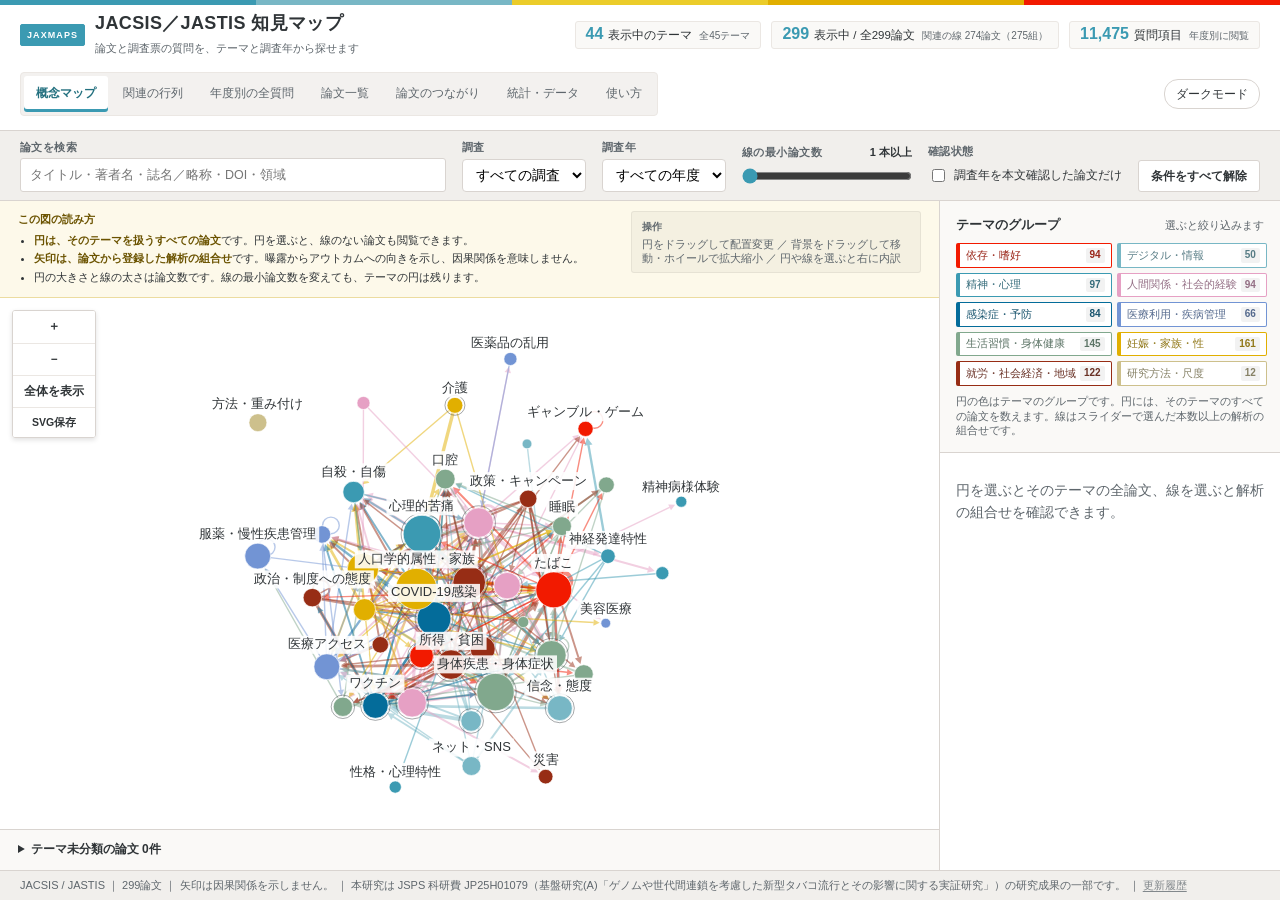
==== index.html @ 63dba265 "使い方動画をナレーション・字幕付きの版（約3分）に差し替え Co-Authored-By: Claude Opus 5.5 (1M context) <noreply@anthropic.com>" ====
<!doctype html>
<html lang="ja"><head><meta charset="utf-8"><meta name="viewport" content="width=device-width,initial-scale=1">
<title>JAxMAPs｜JACSIS/JASTIS 知見マップ</title>
<script>try{var t=localStorage.getItem("jaxmaps-theme");if(t!=="light"&&t!=="dark")t=matchMedia("(prefers-color-scheme: dark)").matches?"dark":"light";document.documentElement.dataset.theme=t;}catch(e){}</script>
<link rel="stylesheet" href="style.css?v=b95c015291a3"><link rel="stylesheet" href="survey.css?v=b95c015291a3"></head>
<body>

<header class="top-nav">
  <div class="brand-block">
    <span class="brand-badge">JAXMAPS</span>
    <div class="brand-titles">
      <h1 class="brand-main">JACSIS／JASTIS 知見マップ</h1>
      <span class="brand-sub">論文と調査票の質問を、テーマと調査年から探せます</span>
    </div>
  </div>
  <div id="stats" class="stats-ribbon"></div>
  <nav id="tabs" class="nav-switcher">
    <button data-tab="map" class="on">概念マップ</button>
    <button data-tab="matrix">関連の行列</button>
    <button data-tab="survey">年度別の全質問</button>
    <button data-tab="list">論文一覧</button>
    <button data-tab="links">論文のつながり</button>
    <button data-tab="data">統計・データ</button>
    <button data-tab="guide">使い方</button>
  </nav>
  <button id="theme-toggle" class="theme-toggle" type="button" aria-pressed="false" title="表示の明るさを切り替え">ダークモード</button>
</header>

<section class="control-console">
  <div class="filter-cell search-cell">
    <label for="q" class="ctrl-label">論文を検索</label>
    <input id="q" type="search" placeholder="タイトル・著者名・誌名／略称・DOI・領域">
  </div>
  <div class="filter-cell"><label for="paper-study" class="ctrl-label">調査</label><select id="paper-study"><option value="">すべての調査</option><option>JACSIS</option><option>JASTIS</option></select></div>
  <div class="filter-cell"><label for="paper-wave" class="ctrl-label">調査年</label><select id="paper-wave"><option value="">すべての年度</option></select></div>
  <div class="filter-cell slider-cell">
    <div class="ctrl-label-wrap">
      <label for="minp" class="ctrl-label">線の最小論文数</label>
      <span class="range-val"><span id="minplabel">1</span> 本以上</span>
    </div>
    <input id="minp" class="slider" type="range" min="1" max="10" value="1">
  </div>
  <div class="filter-cell check-cell">
    <span class="ctrl-label">確認状態</span>
    <label class="chk"><input id="verified" type="checkbox"><span>調査年を本文確認した論文だけ</span></label>
  </div>
  <div class="filter-cell action-cell">
    <button id="reset" class="btn-reset">条件をすべて解除</button>
  </div>
</section>

<div class="body workspace-grid">
  <main class="content-stage">
    <div id="pane-map" class="pane-view">
      <section class="academic-notice-banner">
        <div class="notice-col main-rules">
          <strong class="notice-title">この図の読み方</strong>
          <ul class="rule-list">
            <li><strong>円は、そのテーマを扱うすべての論文</strong>です。円を選ぶと、線のない論文も閲覧できます。</li>
            <li><strong>矢印は、論文から登録した解析の組合せ</strong>です。曝露からアウトカムへの向きを示し、因果関係を意味しません。</li>
            <li>円の大きさと線の太さは論文数です。線の最小論文数を変えても、テーマの円は残ります。</li>
          </ul>
        </div>
        <div class="notice-col guide-rules">
          <span class="guide-tag">操作</span>
          <p class="guide-text">円をドラッグして配置変更 ／ 背景をドラッグして移動・ホイールで拡大縮小 ／ 円や線を選ぶと右に内訳</p>
        </div>
      </section>
      <div id="cvwrap" class="cv-stage-wrap">
        <canvas id="cv" aria-label="テーマの円から全論文を閲覧できるマップ。キーボードでは関連の行列のテーマ名、または論文一覧から閲覧できます。"></canvas>
        <div class="zoom map-ctrl-floating">
          <button id="zin" title="拡大">＋</button>
          <button id="zout" title="縮小">－</button>
          <button id="zfit" title="全体を表示">全体を表示</button>
          <button id="export-svg" title="拡大しても鮮明なSVG形式で保存">SVG保存</button>
        </div>
      </div>
      <section id="unmapped-papers" class="unmapped-papers" aria-label="テーマ未分類の論文"></section>
    </div>

    <div id="pane-survey" class="pane-view" style="display:none"><div id="survey-root"></div></div>
    <div id="pane-matrix" class="pane-view" style="display:none"><div id="matrixpane"></div></div>

    <div id="pane-list" class="pane-view" style="display:none">
      <header class="panelhead list-header">
        <div class="list-title-group">
          <strong>論文一覧</strong>
          <p class="panel-desc">条件に合うすべての論文と、テーマ・調査情報</p>
        </div>
        <div class="list-actions"><span id="listcount" class="counter-badge"></span><button id="export-papers" class="btn-reset">一覧をCSV保存</button></div>
      </header>
      <div id="listpane" class="list-container"></div>
    </div>

    <div id="pane-links" class="pane-view" style="display:none">
      <header class="links-head">
        <div class="links-title">
          <strong>論文のつながり</strong>
          <p class="panel-desc">起点の論文と、参考文献やテーマが重なる論文を近くに並べます</p>
        </div>
        <div class="links-seed">
          <label for="link-q" class="ctrl-label">起点の論文</label>
          <input id="link-q" type="search" placeholder="タイトル・著者名・DOIで探す" autocomplete="off">
          <div id="link-suggest" class="link-suggest" hidden></div>
        </div>
      </header>
      <div class="links-body">
        <div id="lcvwrap" class="cv-stage-wrap links-stage">
          <canvas id="lcv" aria-label="起点の論文と近い論文の図。同じ内容は右の一覧からも閲覧できます。"></canvas>
          <div class="links-legend" id="links-legend"></div>
        </div>
        <section id="link-list" class="link-list" aria-label="近い論文の一覧"></section>
      </div>
    </div>

    <div id="pane-guide" class="pane-view" style="display:none">
      <div id="guidepane" class="data-container guide">
<h3>このサイトでできること</h3><p>JACSIS と JASTIS のデータを用いた研究論文と、各年度の調査項目を相互に検索できるサイトです。論文は曝露・アウトカムのテーマ、調査年、対象集団で整理し、調査項目は年度とテーマで分類しています。研究テーマの設定、先行研究の確認、次の調査の設問を考えるときに参照できます。論文の分類は判定モデル Jev による機械判定が中心で、一部は本文で確認しています。</p>
<figure class="guide-video" style="margin:12px 0 4px"><video src="demo/JAxMAPs_demo.mp4" controls playsinline preload="metadata" style="display:block;width:100%;max-width:860px;height:auto;border:1px solid rgba(0,0,0,.15);border-radius:4px"></video><figcaption style="font-size:12.5px;opacity:.75;margin-top:4px">操作の流れ（約3分、ナレーション・字幕付き）</figcaption></figure>
<h3>やりたいことから探す</h3><table class="howto"><thead><tr><th>やりたいこと</th><th>開くタブ</th><th>操作</th></tr></thead><tbody>
<tr><td>JACSIS/JASTIS でどんな概念が研究され、どうつながっているかを眺めたい</td><td><a href="#map" class="tab-jump" data-tab="map">概念マップ</a></td><td>円はテーマ（概念）、円の大きさは論文数を表します。矢印は「曝露 → アウトカム」の解析の組合せで、線が太いほど論文数の多い組合せです。円を押すと、該当テーマの論文と、関連する尺度や調査項目が右側に表示されます。</td></tr>
<tr><td>どの組合せの研究が多く、どこがまだ調べられていないかを知りたい</td><td><a href="#matrix" class="tab-jump" data-tab="matrix">関連の行列</a></td><td>行が曝露、列がアウトカムのテーマです。数字はその組合せを解析した論文数で、押すと該当論文が表示されます。空欄の多い行や列は、研究の少ない組合せの候補です。線の最小論文数を上げると、論文の多い組合せに絞り込めます。</td></tr>
<tr><td>ある年度の調査票に、どんな質問があるかを知りたい</td><td><a href="#survey" class="tab-jump" data-tab="survey">年度別の全質問</a></td><td>年度、調査（JACSIS/JASTIS）、テーマ、キーワードで質問項目を検索できます。質問から該当テーマの論文へ移動できます。</td></tr>
<tr><td>著者名や誌名から、実際の論文を探したい</td><td><a href="#list" class="tab-jump" data-tab="list">論文一覧</a></td><td>上部の検索欄に著者名・題名・誌名・DOIを入力して絞り込めます。調査名と調査年も組み合わせられます。題名を押すと原著ページが開き、「一覧をCSV保存」で表計算ソフトに取り込めます。</td></tr>
<tr><td>ある論文と関連の深い論文を見つけたい</td><td><a href="#links" class="tab-jump" data-tab="links">論文のつながり</a></td><td>論文一覧の「つながりを見る」を押すか、起点の論文を検索します。参考文献やテーマが重なる論文が近くに並びます。円の色は出版年、大きさは被引用数を示します。</td></tr>
<tr><td>収載の状態や、論文の少ない調査票の内容を確かめたい</td><td><a href="#data" class="tab-jump" data-tab="data">統計・データ</a></td><td>収載件数と確認状況、尺度の一覧、主分類として論文のない調査項目を掲載しています。次回調査の設問設計の参考になります。</td></tr>
</tbody></table>
<h3>例：孤独と心理的苦痛の研究を始めるとき</h3><ol><li>概念マップで「孤独・社会的孤立」の円を押し、どのテーマとの組合せが研究されてきたかを見る。</li><li>関連の行列で「孤独・社会的孤立」の行を見て、アウトカムとして研究の少ないテーマを探す。</li><li>年度別の全質問で「孤独」と入れ、どの年度にどの質問があるかを確かめる。</li><li>論文一覧で著者名や「loneliness」と入れて原著を読み、「つながりを見る」で関連する論文をたどる。</li></ol>
<h3>絞り込みの共通の使い方</h3><p>画面上部の検索欄と選択肢は全タブ共通で、組み合わせて検索できます。右側の「テーマのグループ」を押すと該当グループのテーマのみを表示し、「条件をすべて解除」で初期状態に戻ります。</p>
<h3>JACSIS/JASTIS研究の取り扱いガイド</h3>
<p>田淵貴大先生と香田で、JACSIS/JASTIS 研究の取り扱いガイドを作成しました。重み付け、adjusted rate、ATE/ATT/ATU、PAF/PARP の考え方を、10本の論文に沿って整理しています。</p>
<ol class="steps"><li><strong>調査の全体像をつかむ</strong><br>JACSIS と JASTIS のプロファイル論文（論文3a・3b）を読み、設計、対象者、調査波、重み付けの基礎を把握する。JACSIS の補足資料にある重み付けの手順も確認する。</li><li><strong>基本的な方法論を学ぶ</strong><br>論文1で縦断解析・GEE・脱落の補正・層別解析の流れと Figure 1・2 による層別の結果の示し方を、論文2でコホート研究の Methods の記述方法を、論文3c の補足資料で JACSIS における重み付けの適用を確認する。</li><li><strong>adjusted rate と因果推論を理解する</strong><br>論文4で重み付けと adjusted rate の実例を確認する。ガイド本文の4章と5章を参照し、adjusted rate、ATE、ATT、ATU がそれぞれ何を平均し、どの集団への推定であるかを整理する。</li><li><strong>応用的な視点を身につける</strong><br>論文5で PAF/PARP、論文6で受動喫煙を含めた評価、論文7で格差の時間軸、論文8で公衆衛生と臨床の問いの違いを整理する。</li></ol>
<table class="howto"><thead><tr><th>番号</th><th>論文</th><th>読む理由</th></tr></thead><tbody>
<tr><td>論文3a</td><td><a href="https://doi.org/10.1093/ije/dyag025" target="_blank" rel="noopener">JACSISプロファイル論文</a> <a href="#list?paper=doi:10.1093/ije/dyag025" class="paper-jump" data-paper="doi:10.1093/ije/dyag025">（このサイトで見る）</a></td><td>調査の設計、調査波、対象者、重み付けの基礎を整理した論文。個別論文の前に通読し、補足資料の重み付け手順まで確認する。</td></tr>
<tr><td>論文3b</td><td><a href="https://doi.org/10.2188/jea.JE20180116" target="_blank" rel="noopener">JASTISプロファイル論文</a> <a href="#list?paper=doi:10.2188/jea.je20180116" class="paper-jump" data-paper="doi:10.2188/jea.je20180116">（このサイトで見る）</a></td><td>JASTIS のコホート構成と追跡の設計を説明した論文。JACSIS 以前から続くタバコ研究の経緯を把握できる。</td></tr>
<tr><td>論文3c</td><td><a href="https://doi.org/10.1136/bmjopen-2021-049069" target="_blank" rel="noopener">Go To Travel と COVID-19</a> <a href="#list?paper=doi:10.1136/bmjopen-2021-049069" class="paper-jump" data-paper="doi:10.1136/bmjopen-2021-049069">（このサイトで見る）</a></td><td>JACSIS を用いた全国推定における重み付けの実装を、補足資料を含めて確認できる。</td></tr>
<tr><td>論文4</td><td><a href="https://doi.org/10.1111/add.13231" target="_blank" rel="noopener">電子タバコ・加熱式タバコの認知と使用</a> <a href="#list?paper=doi:10.1111/add.13231" class="paper-jump" data-paper="doi:10.1111/add.13231">（このサイトで見る）</a></td><td>横断時点の代表性の補正、追跡時の分布の補正、回答割合の解釈を一連の手順で確認できる。</td></tr>
<tr><td>論文1</td><td><a href="https://doi.org/10.1136/tobaccocontrol-2015-052804" target="_blank" rel="noopener">タバコ値上げと喫煙行動の変化</a></td><td>縦断解析、GEE、脱落の補正、社会経済層別の分析手順に加え、全下位集団の結果を表とフォレストプロットで1枚に示した Figure 1・2 から、層別解析の示し方を学べる。</td></tr>
<tr><td>論文2</td><td><a href="https://doi.org/10.1016/j.ypmed.2015.01.028" target="_blank" rel="noopener">親の喫煙と子どもの受動喫煙関連疾患</a></td><td>アウトカムが高頻度である場合のモデル選択と、非回答の補正を Methods および補足資料に記載する際の実例。</td></tr>
<tr><td>論文5</td><td><a href="https://doi.org/10.1016/j.drugalcdep.2014.12.001" target="_blank" rel="noopener">親の喫煙と子どもの喘息</a></td><td>PAF/PARP の算出により、関連の有無だけでなく公衆衛生上の影響の大きさを示す手法の実例。</td></tr>
<tr><td>論文6</td><td><a href="https://doi.org/10.1136/bmjph-2024-001746" target="_blank" rel="noopener">受動喫煙と死亡への影響</a></td><td>能動喫煙のみでは捉えられない影響を、受動喫煙まで含めて評価する手法を示している。</td></tr>
<tr><td>論文7</td><td><a href="https://doi.org/10.2188/jea.JE20160206" target="_blank" rel="noopener">タバコ対策と社会経済格差のレビュー</a></td><td>格差を同一の尺度と時間軸で評価し、JACSIS/JASTIS の研究群を位置づける視点を整理している。</td></tr>
<tr><td>論文8</td><td><a href="https://doi.org/10.1093/annonc/mdt279" target="_blank" rel="noopener">がんサバイバーの喫煙と二次がんリスク</a></td><td>同じデータでも、参照カテゴリーの置き方によって予防の論文にも臨床の論文にもなることを示している。</td></tr>
</tbody></table>
<details class="guide-full" open><summary>ガイドの全文を読む</summary><div class="guide-body"><h2>JACSIS/JASTIS研究の取り扱いガイド</h2>
<h3>1. はじめに</h3>
<p>本ガイドは、JACSIS（Japan COVID-19 and Society Internet Survey）およびJASTIS（Japan Society and New Tobacco Internet Survey）を用いた研究を扱う際に、研究の全体像と主要な方法論を確認するための文書である。</p>
<p>JACSIS/JASTISのデータはインターネット調査に基づいており、そのまま使うと日本全体の代表性を持たない。そのため重み付け（ウェイト）による補正が不可欠である。さらに、論文を正しく読み、自分の研究に活用するには、adjusted rate（調整済み割合）やATE/ATT/ATUといった因果推論の枠組みを理解しておく必要がある。</p>
<p>本ガイドは、東北大学内で積み重ねられてきた議論を踏まえ、8本の代表論文とその補足資料を中心に、JACSIS/JASTIS研究を進めるうえで押さえておきたい知識を整理したものである。</p>
<p>ここで扱う8本は、よく引用される論文を単に並べたものではない。論文1は縦断解析と層別解析、論文3cと4は重み付け、論文5と6はPAF/PARP、論文7は格差の時間軸、論文8は公衆衛生と臨床の問いの違いを学ぶために選んでいる。新しいテーマに入るときは、自分の研究課題がこのどの型に近いかを先に考えると読み進めやすい。</p>
<p>本ガイドで特に強調したいのは、JACSIS/JASTISの論文は主結果だけを追っても十分には読めないという点である。重み付けをどうかけたのか、どの集団を推定対象にしているのか、補足資料でどの表を確認すべきかまで含めて読んではじめて、次の研究に使える理解になる。研究に入る側は、結果をなぞるより先に、「この論文は何を標準形として示しているのか」を見る方が大事である。</p>
<h3>2. JACSIS/JASTISとは何か</h3>
<h4>2.1 JASTISの概要</h4>
<p>JASTIS（ジャスティス）の正式名称は &quot;Japan Society and New Tobacco Internet Survey&quot; である。加熱式タバコ（heated tobacco products）、電子タバコ（electronic cigarettes）、従来型タバコ（conventional tobacco products）の使用実態を追跡するために設計された、日本初の縦断的インターネットコホート研究である。</p>
<p>JASTISのプロファイル論文（Tabuchi et al., Journal of Epidemiology, 2019）によると、JASTISは以下の特徴を持つ。</p>
<ul><li><strong>開始時期</strong>: 2015年にベースライン調査を実施</li><li><strong>対象者</strong>: 日本在住の16〜69歳のインターネットモニター（楽天インサイト社のパネルを利用）</li><li><strong>コホート構成</strong>: 2015年にベースライン3コホート、2017年に追加1コホートが構築され、合計約11,152人がベースラインに参加</li><li><strong>追跡</strong>: 年1回のフォローアップ調査を実施し、2019年時点で4波の調査が完了（追跡率はWave 2で65.5%、Wave 4で50.9%）</li><li><strong>焦点</strong>: 加熱式タバコ（IQOS、Ploom、gloなど）の認知・使用・健康影響が主要な研究テーマ</li><li><strong>重み付け</strong>: IPW（後述）による非回答補正に加え、社会人口学的要因と健康要因を用いた追加調整を実施</li></ul>
<p>JASTISはJACSISより先に始まっており、日本の加熱式タバコ研究の基盤になっている。</p>
<h4>2.2 JACSISの概要</h4>
<p>JACSIS（ジャクシス）の正式名称は &quot;Japan COVID-19 and Society Internet Survey&quot; である。COVID-19パンデミックが日本社会に与えた影響をはじめ、社会生活全般を多角的に調査するために設計された大規模インターネット調査である。</p>
<p>JACSISのプロファイル論文（Someko et al., International Journal of Epidemiology, 2026）によると、JACSISは以下の特徴を持つ。</p>
<ul><li><strong>開始時期</strong>: 2020年8月に調査の第1波を実施</li><li><strong>対象者</strong>: 日本在住の16〜79歳のインターネットモニター（楽天インサイト社のパネルを利用）</li><li><strong>調査波</strong>: 2020年から年1回実施（2020〜2023年は8〜11月、2024年以降は12月〜翌年2月）。プロファイル論文では、JACSIS参加者も回答した2月前後のJASTIS調査を合わせて、2024年2月までに計8波と数えている</li><li><strong>サンプルサイズ</strong>: 各波の回答者数は約28,000〜33,000人（JACSIS公式ページ）。プロファイル論文によると、2024年2月までの8波にわたるユニークな参加者数は合計74,003人</li><li><strong>設計</strong>: 性別・年齢階級・都道府県の3軸で層別抽出を行い、新規参加者と継続参加者を組み合わせたデザイン</li><li><strong>測定項目</strong>: COVID-19の感染状況、ワクチン接種、精神的健康、生活習慣（喫煙・飲酒・身体活動）、社会経済的状況、受診行動など多岐にわたる</li></ul>
<h4>2.3 JACSISとJASTISの違いと関係</h4>
<p>JACSISとJASTISは、いずれも楽天インサイト社のインターネットパネルを利用した大規模調査であるが、以下の点で異なる。</p>
<div class="tbl"><table><thead><tr><th>項目</th><th>JASTIS</th><th>JACSIS</th></tr></thead><tbody><tr><td>開始年</td><td>2015年</td><td>2020年</td></tr><tr><td>主な研究テーマ</td><td>加熱式タバコ・電子タバコ・従来型タバコ</td><td>COVID-19と社会全般</td></tr><tr><td>対象年齢</td><td>16〜69歳</td><td>16〜79歳</td></tr><tr><td>調査頻度</td><td>年1回</td><td>年1回</td></tr><tr><td>1波あたりのサンプル</td><td>約9,000〜11,000人 2021年調査からは約3万人</td><td>約28,000〜33,000人</td></tr><tr><td>コホート設計</td><td>追跡重視（同一対象者の縦断追跡）＋新規追加のハイブリッド</td><td>追跡重視（同一対象者の縦断追跡）＋新規追加のハイブリッド</td></tr></tbody></table></div>
<p>両者は共通のインフラ（楽天インサイト社のパネル）を使っており、共通のIDでJACSISとJASTISのデータを統合できる。現在、JASTISとJACSISは一体として運営されている。</p>
<p>両調査ともインターネット調査であるため、回答者の属性分布は日本全体の人口分布と一致しない。したがって、日本全体の推定値を報告する際には、重み付けによる補正が必要になる。重み付けの考え方は次章で説明する。</p>
<h3>3. まず押さえるべき方法論</h3>
<p>JACSIS/JASTIS研究の論文を読む前に、以下の基本的な方法論の用語と概念を理解しておく必要がある。</p>
<h4>3.1 研究デザインの基本用語</h4>
<p><strong>縦断研究（longitudinal study）</strong> とは、同じ対象者を複数の時点にわたって追跡する研究デザインである。ある時点での曝露（たとえば喫煙状況）が、その後のアウトカム（たとえば禁煙や疾病発症）とどう関連するかを調べることができる。JACSIS/JASTISはいずれも複数波の調査を行っており、縦断的な解析が可能である。</p>
<p><strong>横断研究（cross-sectional study）</strong> とは、ある一時点のデータを用いて、曝露とアウトカムの関連を調べる研究デザインである。時間的な前後関係を直接示せないため、因果関係の主張には限界があるが、ある時点での有病率や関連の強さを評価するのに適している。JACSISの各波を単独で解析する場合は横断研究として扱われる。</p>
<p><strong>コホート研究（cohort study）</strong> とは、ある集団（コホート）を定義し、曝露状況に応じて追跡し、アウトカムの発生を比較する研究デザインである。前向きコホート（prospective cohort）はベースラインから将来に向けて追跡し、後ろ向きコホート（retrospective cohort）は過去の記録を遡って追跡する。</p>
<p><strong>オッズ比（odds ratio; OR）</strong> とは、ある曝露群と非曝露群の間でアウトカムが起こる「オッズ」の比である。オッズとは「起こる確率÷起こらない確率」のことで、たとえば喫煙者の禁煙オッズが非喫煙者の2倍であれば、OR = 2.0 となる。ロジスティック回帰分析の基本的な効果指標であり、JACSIS/JASTISの多くの論文で使用されている。ただし、アウトカムの頻度が高い場合（おおむね10%を超える場合）には、ORはリスク比（risk ratio）と乖離しやすくなるため、解釈に注意が必要である。そのような場面では、論文2のMethodsにあるように、log-binomial regressionでPRを推定し、収束しない場合はlog-Poisson regressionを使うという選択を最初から検討した方がよい。</p>
<h4>3.2 IPW（逆確率重み付け）の基本</h4>
<p><strong>IPW（Inverse Probability Weighting; 逆確率重み付け）</strong> とは、観察データにおける属性分布の偏りを補正するための統計手法である。「調査に参加しにくい属性を持つ人」のデータに大きな重みを、「参加しやすい属性を持つ人」のデータに小さな重みを付け、偏りのない集団から得られたデータに近づけて扱うというのが基本的な考え方である。</p>
<p>JACSIS/JASTISにおけるIPWの役割は、主に以下の2つである。</p>
<h5>3.2.1 調査代表性の確保のための重み付け</h5>
<p>インターネット調査の回答者には、日本の一般人口と比べて、高学歴、高所得、喫煙率が低い、持ち家率が低いといった偏りを持つ傾向がある。JACSISのプロファイル論文およびその補足資料によれば、この偏りを補正するために以下の手法が用いられている。</p>
<p>1. <strong>参照集団</strong>: 2016年の国民生活基礎調査（Comprehensive Survey of Living Conditions; CSLC）を日本全体の代表集団とする 2. <strong>傾向スコアの算出</strong>: インターネット調査の回答者と国民生活基礎調査のデータをプールし、「インターネット調査の回答者である確率」をロジスティック回帰で推定する 3. <strong>層別化</strong>: 性別 × 年齢階級（16〜19歳、20〜29歳、…、70〜79歳）の14層に分けて、各層ごとに傾向スコアを計算する 4. <strong>重み付けに用いる共変量</strong>: 居住地域、婚姻状態、学歴、持ち家の有無、自覚的健康度、喫煙状態（16〜19歳の場合は婚姻状態と喫煙状態を除く） 5. <strong>標準化</strong>: 重みを標準化して、重み付け後の総回答者数がもとの回答者数と一致するようにする</p>
<p>この重み付けにより、JACSISの回答者分布が国民生活基礎調査に近づき、日本全体の推定値として報告できるようになる。</p>
<h5>3.2.2 追跡調査での非回答補正</h5>
<p>縦断研究では、追跡のたびに一部の回答者が脱落する。脱落が特定の属性と関連している場合（たとえば喫煙者は脱落しやすい）、残った回答者だけで分析すると結果に偏りが生じる。IPWはこの問題にも使われる。各波における回答確率を予測し、その逆数を重みとして付与することで、脱落による偏りを補正する。</p>
<p>論文1（Tabuchi et al., Tobacco Control, 2017）では、各調査波ごとにロジスティック回帰モデルを用いて脱落確率を推定し、IPWを波ごとに乗算して最終的な重みを算出している。この手法により、MAR（Missing At Random; ランダム欠測）の仮定のもとで、脱落の影響を軽減した推定が可能となる。</p>
<h5>3.2.3 重み付けが必要な場合とそうでない場合</h5>
<p>重み付けの適用場面は研究の目的によって異なる。</p>
<ul><li><strong>日本全体の代表推定値を報告する場合</strong>: 重み付けが必要である。たとえば「日本人の加熱式タバコ使用率は何%か」という問いに答える場合、重み付けなしでは正確な推定ができない。</li><li><strong>変数間の関連を調べる場合</strong>: 必ずしも重み付けは必要ではない。たとえば「喫煙状況と精神的健康の関連は？」という問いであれば、サンプル内での関連を調べることに意味がある。ただし実際には、重み付けした結果を主分析として示し、重み付けなしの結果を補足資料に示すことが多い。</li></ul>
<h4>3.3 PAF/PAR/PARP の考え方</h4>
<p><strong>PAF（Population Attributable Fraction; 人口寄与割合）</strong> とは、ある曝露（たとえば喫煙）が完全になくなった場合に、集団全体でアウトカム（たとえば喘息）がどれだけ減少するかを示す指標である。PAFは「この曝露がなければ、アウトカムの何%が防げたか」という問いに答えるもので、政策の優先順位を考える際に重要な数値である。</p>
<p><strong>PAR（Population Attributable Risk; 人口寄与リスク）</strong> は、PAFと関連する概念で、曝露がなくなった場合に防げるアウトカムの絶対数を表す。</p>
<p><strong>PARP（Population Attributable Risk Percent; 人口寄与リスク割合）</strong> は、PAFと類似した指標であり、論文によってはPAFと同義で用いられることもある。論文5（Tabuchi et al., Drug and Alcohol Dependence, 2015）では、タバコ対策の視点（tobacco control perspective）と臨床的視点（clinical perspective）の両方からPARPを計算しており、以下の式を用いている。</p>
<p class="formula">PARP<sub>i</sub> = P<sub>i</sub> × (RR<sub>i</sub> − RR<sub>no</sub>) / (1 × RR<sub>no</sub> + P<sub>i</sub> × (RR<sub>i</sub> − RR<sub>no</sub>))</p>
<p>ここで、P<sub>i</sub> は集団内での曝露カテゴリー i の割合、RR<sub>i</sub> は調整済みオッズ比から近似したリスク比、RR<sub>no</sub> は非曝露群のリスク比（＝1）である。</p>
<p>PAF/PARPは分析の段階でいったん計算しておき、論文に載せるかどうかは後で判断するのがよい。割合だけでなく対象人数まで示すと、その曝露が集団全体に及ぼす影響を読み手に伝えやすい。</p>
<h3>4. adjusted rateと重み付けの読み方</h3>
<h4>4.1 adjusted rateとは何か</h4>
<p><strong>adjusted rate（調整済み割合）</strong> とは、共変量（年齢、性別、社会経済的要因など）の影響を統計的に調整したうえで算出された、曝露群・非曝露群それぞれの「アウトカムが起こる割合」のことである。</p>
<p>通常のロジスティック回帰分析では、結果としてオッズ比が得られる。オッズ比は相対的な効果の大きさを示すが、「実際に何%の人に影響があるか」という絶対的な値は直接わからない。たとえば「Go To Travel参加者は発熱のオッズが1.83倍」と言われても、それが人口の何%に相当するのかは別途計算しなければわからない。adjusted rateはこの「実際の割合」を示す指標であり、政策的な解釈や一般への伝達ではオッズ比よりも有用な場合がある。</p>
<h4>4.2 adjusted rateの計算方法</h4>
<p>adjusted rateの計算方法は、以下の3ステップで整理できる。</p>
<p><strong>ステップ1：回帰モデルの推定</strong></p>
<p>まず、ロジスティック回帰モデル（二値アウトカムの場合）を推定し、各変数の係数を得る。</p>
<p><strong>ステップ2：全員の曝露を揃えて予測値を計算</strong></p>
<p>次に、データセット内の全員について、以下の2通りの予測を行う。</p>
<ul><li><strong>曝露あり</strong>の場合: 全員の曝露変数を「1（曝露あり）」に設定し、それ以外の共変量はその人の実際の値を保持したまま、モデルから予測確率を算出する。全員の予測確率の平均を取ると、それが「曝露ありの調整済み割合」となる。</li><li><strong>曝露なし</strong>の場合: 全員の曝露変数を「0（曝露なし）」に設定し、同様に予測確率の平均を取る。これが「曝露なしの調整済み割合」となる。</li></ul>
<p>この操作で計算しているのは、「共変量の分布を実際の集団のまま保ったうえで、曝露だけを全員同じ値に揃えたら、アウトカムの予測値はどうなるか」である。</p>
<p><strong>ステップ3：差や比を算出</strong></p>
<p>2つの調整済み割合の差が「調整済みリスク差（adjusted risk difference）」であり、比が「調整済みリスク比（adjusted risk ratio）」となる。</p>
<h4>4.3 具体例：Go To Travel論文での適用</h4>
<p>論文3c（Miyawaki et al., BMJ Open, 2021）は、Go To Travelキャンペーン参加とCOVID-19様症状の関連を横断研究として調べた論文である。この論文の主題はGo To Travelの健康影響であり、重み付け手法の開発ではない。本ガイドではこの論文を、JACSISにおける重み付きの全国推定の実例として参照する。</p>
<p>この論文では、JACSISの2020年第1波データ（25,482人）を用い、以下の手順で全国推定を行っている。</p>
<p>1. JACSISの回答者と2016年国民生活基礎調査のデータをプールする 2. 性別 × 年齢階級の14層ごとにロジスティック回帰を実行し、「インターネット調査の回答者である確率」（傾向スコア）を推定する 3. 傾向スコアの逆数を重みとし、標準化したうえで解析に適用する</p>
<p>重み付けに用いた変数は、居住地域、婚姻状態、学歴、持ち家の有無、自覚的健康度、喫煙状態（20〜79歳）である。16〜19歳については婚姻状態と喫煙状態を除外している。</p>
<ul><li>粗割合（crude rate）: Go To Travel参加者の発熱症状 9.9% 対 非参加者 2.9%（差 = 7.0ポイント）</li><li>調整済み割合: 参加者 4.7% 対 非参加者 3.7%（差 = 1.0ポイント）</li></ul>
<p>粗割合で7.0ポイントあった差は、年齢、性別、社会経済的要因、都道府県などを調整すると1.0ポイントに縮小する。論文では、この1.0ポイントの差を、交絡要因を除いた後の「より因果的に解釈可能な効果」として提示している。</p>
<h4>4.4 論文4での追跡率補正としての重み付け</h4>
<p>論文4（Tabuchi et al., Addiction, 2016）は、電子タバコと加熱式タバコの認知・使用率を調査した論文である。この論文では、2015年のインターネット調査データ（9,055人）に対して、2010年国民生活基礎調査を参照集団としたIPWによる重み付けが適用されている。</p>
<p>補足資料（Supplement）には重み付け前後の属性分布の比較が示されており、重み付けによって以下の偏りが軽減されたことが確認されている。</p>
<ul><li>持ち家率の標準化差（Standardized Difference）が44%縮小</li><li>学歴の偏りが27%縮小</li><li>現在喫煙率の偏りが12%縮小</li><li>自覚的健康度の偏りが89%縮小</li></ul>
<p>重み付け後の推定値では、日本全体の加熱式タバコ認知率を48.0%（95%CI: 46.9–49.1）、使用経験率を6.60%（95%CI: 6.06–7.13）としている。</p>
<p>さらに、JASTISの縦断データを用いたフォローアップ調査では、追跡時の回答者分布をベースライン時点の分布に近づけるための重みが用いられている。論文本文にも &quot;Distribution of respondents in follow-up surveys was adjusted close to baseline distribution using weights&quot; と明記されている。この補正により、追跡調査での選択的脱落の影響を軽減している。</p>
<h4>4.5 adjusted rateとオッズ比の関係</h4>
<ul><li>ロジスティック回帰から得られるオッズ比は「条件付き効果（conditional effect）」であり、共変量を固定した層内での効果を表す</li><li>adjusted rateから算出される効果は「周辺効果（marginal effect）」であり、共変量の分布全体にわたって平均化された効果を表す</li><li>数学的には、条件付きオッズ比と周辺オッズ比は一致しない（オッズ比の非折りたたみ性: non-collapsibility）</li><li>アウトカムの頻度が低い（約5%未満の）場合はこの乖離は小さいが、10%を超えると乖離が大きくなる</li></ul>
<p>重み付き推定では、この関係がさらにわかりにくくなる場合がある。重みを用いてロジスティック回帰の係数を推定し、さらに予測値を重みで平均化するという2段階のプロセスが必要であり、どちらか一方だけでは正しい推定対象にならない。</p>
<h3>5. ATE、ATT、ATUと因果推論の読み方</h3>
<h4>5.1 3つの推定量の定義</h4>
<p>傾向スコアを用いた因果推論では、効果の推定対象（estimand）を明確に区別することが重要である。</p>
<p><strong>ATE（Average Treatment Effect; 平均処置効果）</strong> とは、集団全体に介入（処置）を行った場合と行わなかった場合の差を示す指標である。「もし全員がこの曝露を受けたら、結果はどうなるか」という問いに答える。もっとも一般的に用いられる推定量であり、集団全体を推定対象とする。</p>
<p><strong>ATT（Average Treatment Effect on the Treated; 処置群に対する平均処置効果）</strong> とは、実際に介入を受けた人々について、介入がなかった場合と比較した効果を示す指標である。「すでに介入を受けた人にとって、その介入はどれだけ効果があったか」という問いに答える。過去の介入の評価に用いられる。</p>
<p><strong>ATU（Average Treatment Effect on the Untreated; 非処置群に対する平均処置効果）</strong> とは、まだ介入を受けていない人々に介入を行った場合の効果を示す指標である。「まだ介入されていない人に将来介入したら、どれだけ効果があるか」という問いに答える。</p>
<h4>5.2 政策評価でATUが重要になる理由</h4>
<p>政策を実施する場面には、すでに介入を受けた人（ATTの対象）と、まだ介入を受けていない人（ATUの対象）がいる。既存の研究文献はATTに焦点を当てることが多いが、政策担当者が知りたいのは「今後、介入を拡大したらどうなるか」であり、これはATUが答える問いである。</p>
<p>たとえば職場の受動喫煙対策（完全禁煙 vs. 分煙 vs. 対策なし）を考えると、対策をまだ実施していない職場に完全禁煙を導入した場合の効果（ATU）は、すでに対策を実施している職場での効果（ATT）とは一致しない可能性がある。ATUをATTと別に考える意義はここにある。</p>
<p>ATTとATUが大きく異なる場合、それは処置効果が不均一（heterogeneous）であることを意味する。このとき、「どのような特性を持つ人で効果が大きいか」を調べるサブグループ解析が次の研究課題になる。</p>
<h4>5.3 IPWによるATE/ATT/ATUの算出</h4>
<p>IPWを用いた場合、ATE、ATT、ATUは以下のように算出される。</p>
<p><strong>ATEの場合:</strong></p>
<p>1. ロジスティック回帰などで傾向スコア（曝露を受ける確率）を推定する 2. 曝露群には 1/P、非曝露群には 1/(1−P) の重みを付ける（Pは傾向スコア） 3. この重みを付けた集団では、曝露割り当てが共変量から独立した疑似集団が作られる 4. この疑似集団での曝露群・非曝露群の単純比較が、調整済みの効果（ATE）となる</p>
<p><strong>ATTの場合:</strong></p>
<ul><li>曝露群のデータのみを用い、その曝露群の共変量分布を基準として非曝露群を重み付けする</li><li>曝露群の中で「もし曝露がなかったら」という反事実的なアウトカムを推定し、実際のアウトカムとの差を取る</li></ul>
<p><strong>ATUの場合:</strong></p>
<ul><li>非曝露群のデータのみを用い、その非曝露群の共変量分布を基準として曝露群を重み付けする</li><li>非曝露群の中で「もし曝露があったら」という反事実的なアウトカムを推定し、実際のアウトカムとの差を取る</li></ul>
<p>実装上の注意として、ATUを直接推定する機能がない統計ソフトでは、曝露変数のコーディングを反転（0と1を入れ替える）してATTのオプションを適用すると、ATUを得られる。</p>
<h4>5.4 標準化とIPWの等価性</h4>
<p><strong>回帰ベースの標準化（G-computation）:</strong></p>
<p>1. 回帰モデルを推定する 2. 全員の曝露を1に設定して予測値を計算し、平均を取る 3. 全員の曝露を0に設定して予測値を計算し、平均を取る 4. 差 = 調整済みリスク差、比 = 調整済みリスク比</p>
<p><strong>IPWによる標準化:</strong></p>
<p>1. 傾向スコアを推定する 2. 傾向スコアの逆数で重みを付ける 3. 重み付き集団での曝露群・非曝露群の単純比較 = 調整済み効果</p>
<p>いずれの方法でも「周辺効果（marginal effect）」が得られる。これは、ロジスティック回帰の係数から直接得られる「条件付き効果（conditional effect）」とは異なることに注意が必要である。</p>
<h4>5.5 JACSIS/JASTISの文脈での注意点</h4>
<p>JACSIS/JASTISの解析では、調査の代表性のための重み（国民生活基礎調査に合わせる重み）と、因果推論のためのIPW重みが同時に存在しうる。以下の3段階のプロセスを意識する必要がある。</p>
<p>1. <strong>重み付きロジスティック回帰を推定する</strong>（調査の代表性の重みを用いる） 2. <strong>全員について曝露あり・なしの予測値を計算する</strong> 3. <strong>予測値の平均を調査の代表性の重みで計算する</strong>（単純な算術平均ではなく、重み付き平均を取る）</p>
<p>3番目のステップを忘れると、最終的なadjusted rateはJACSISサンプルの分布を反映するだけで、日本全体の推定値にはならない。どの集団を推定対象にしているのかを明示しないと解析結果の解釈が曖昧になるため、論文執筆時には特にこの点に注意が必要である。</p>
<p>解析ソフトの違いにも注意しておく必要がある。同じ考え方で解析していても、Stata、R、SASで実装が少し異なれば、推定値や信頼区間がわずかにずれることはありうる。したがって論文では、ソフト名、主要なコマンドやパッケージ、重みを入れた段階、ロバスト分散の扱い、どの集団に対する平均を取ったのかをMethodsに明記した方がよい。研究室内でも、コードを共有しながら同じ結果が得られるかを確認していく姿勢が重要である。</p>
<h3>6. キー論文をどう読むか</h3>
<p>本章では、JACSIS/JASTIS研究に入る人が読むべき8本のキー論文について、それぞれがなぜ重要なのか、どこを読むべきかを解説する。</p>
<h4>6.1 論文1: タバコ値上げと喫煙行動変化</h4>
<p><strong>Tabuchi T, et al. Tobacco price increase and smoking behaviour changes in various subgroups: a nationwide longitudinal 7-year follow-up study among a middle-aged Japanese population. <em>Tobacco Control</em>. 2017.</strong></p>
<p>この論文は、中高年者縦断調査（厚生労働省）のデータを用い、2010年のタバコ価格引き上げ（37%の値上げ）が喫煙行動に与えた影響を7年間にわたって追跡した研究である。結果を見るための論文であると同時に、Table 1 や層別の結果をどう示すかを学ぶ論文でもある。</p>
<p><strong>読みどころ:</strong></p>
<ul><li><strong>研究デザイン</strong>: 50〜59歳のベースライン（2005年）から2012年まで約30,000人を追跡した縦断研究。離散時間デザイン（discrete-time design）を用い、各調査波を分析単位としている</li><li><strong>GEE（一般化推定方程式）</strong>: 個人内の相関構造を考慮したIPW付きロジスティックGEEを使用。サンドイッチ分散推定量により頑健な標準誤差を得ている</li><li><strong>Table 1 の作り方</strong>: 年齢や性別だけでなく、学歴、所得、職業状態などの社会経済的変数を並べ、観察している変化がどの社会経済的な層に出ているのかを可視化する発想が重要である。JACSIS/JASTISでも、記述表は単なる背景説明ではなく、「どの層に影響している研究なのか」を見せる表として作る方がよい</li><li><strong>主要結果</strong>: 値上げのあった2009–2010年の期間は、2008–2009年と比べて禁煙のオッズが2.14倍（95%CI: 1.90–2.41）、再喫煙のオッズが0.60倍（95%CI: 0.46–0.77）であった</li><li><strong>社会経済層別解析</strong>: 学歴、所得、職業状態などで層別した結果、値上げの禁煙促進効果はほぼすべてのサブグループで認められた。学歴や所得で効果が大きくは変わらなかった点も重要である</li><li><strong>Figure 1・2 の見せ方</strong>: 禁煙（Figure 1）と再喫煙（Figure 2）について、性別、1日の喫煙本数、年齢、学歴、婚姻状況、等価世帯所得、住居の所有、就業状況、自覚的健康度、飲酒の10変数で層を分けている。各層の値上げ前（2008–2009年）と値上げ後（2009–2010年）の割合を表の形で並べ、その右に値上げ後の調整済みオッズ比と95%CIをフォレストプロットで示している。表だけでも示せる内容をグラフと組み合わせて図にしたことで、どの層でも効果が見られるかを一目で読み取れる。Figure 1 では36の下位集団のうち、95%CIが1をまたいだのは1日31本以上の喫煙者と最近（1年以内）の失業者の2つだけであった。ほかのすべての下位集団で、値上げ後の禁煙のオッズは有意に高かった</li><li><strong>層の切り方</strong>: 一部の変数に絞らず、解析に投入した変数すべてで層を切っている。性別や年齢、社会経済的な層を問わず効果があると示せれば、政策が一部の人だけでなく集団全体に届くことを具体的に述べられ、公衆衛生上の意義が大きい。層別解析は多くの場合すぐに実施できるので、論文を書くときは一度行い、格差の観点からも結果を確認しておくとよい</li><li><strong>脱落補正</strong>: IPWにより各波の非回答を補正。重み付けなしでは喫煙率が低く推定される（24.3% vs 19.5%）ことが示されており、喫煙者の方が脱落しやすいことへの対処の重要性が実証されている</li></ul>
<p>この論文では、GEEの使い方、層別解析の見せ方、IPWによる脱落補正の考え方に加えて、「社会経済的な層を見える形で出してから主解析を読む」という流れを一つの論文の中で確認できる。</p>
<h4>6.2 論文2: 親の喫煙と子どもの受動喫煙関連疾患</h4>
<p><strong>Tabuchi T, et al. Are secondhand smoke-related diseases of children associated with parental smoking cessation? Determinants of parental smoking cessation in a population-based cohort study. <em>Preventive Medicine</em>. 2015.</strong></p>
<p>この論文は、21世紀出生児縦断調査（厚生労働省、2001年出生コホート）を用い、子どもの受動喫煙関連疾患が親の禁煙を促すかどうかを調べた研究である。</p>
<p><strong>読みどころ:</strong></p>
<ul><li><strong>人口ベースコホート</strong>: 2001年1月10〜17日および7月10〜17日に生まれたすべての乳児を対象とした出生コホート（ベースライン回答率87.8%、47,015世帯）</li><li><strong>Method（方法）セクションの書き方</strong>: 母親と父親を分けて解析したうえで、各特性による禁煙率の差をカイ二乗検定で確認し、その後に単変量解析と多変量解析を配置している。Methodsの組み立てが素直で、研究計画を文章に落とすときの手本になる</li><li><strong>アウトカム頻度が高い場合への対応</strong>: 禁煙というアウトカムの頻度が10%を超えるため、McNutt et al.（2003）や Spiegelman and Hertzmark（2005）の議論に沿って、ORではなくPRを出す目的でlog-binomial regressionを用いている。モデルが収束しない場合には、Zou（2004）などで示されているlog-Poisson regressionに切り替え、推定の考え方は一貫させつつ、信頼区間がやや広くなることを踏まえて解釈している</li><li><strong>非回答補正の書き方</strong>: 追跡調査の回答者と非回答者の違いをまずTable S1で確認し、そのうえでTable S1に挙げた共変量を使って非回答を説明するロジスティック回帰モデルを作り、IPWを構成して主結果に用いている。complete-case analysis は補足資料の Tables S2、S3 に回し、共変量と非回答解析の詳細も補足資料に置いている</li><li><strong>主要結果</strong>: 子どもの受動喫煙関連疾患は、多変量調整後には親の禁煙と有意な関連を示さなかった。禁煙の主な決定要因は、1日の喫煙本数の少なさとパートナーの喫煙状態であった</li></ul>
<p>JACSIS/JASTISそのものの論文ではないが、アウトカム頻度が高いときにどのモデルを選び、その理由をどう書くか、さらに非回答補正をどこまでMethodsと補足資料に残すかを学ぶ参照先として有用である。</p>
<h4>6.3 論文3c: Go To Travelと重み付き全国推定の実例</h4>
<p><strong>Miyawaki A, Tabuchi T, et al. Association between participation in the government subsidy programme for domestic travel and symptoms indicative of COVID-19 infection in Japan: cross-sectional study. <em>BMJ Open</em>. 2021.</strong></p>
<p><strong>ここでの扱い</strong>: この論文の主題はGo To Travelキャンペーンへの参加とCOVID-19様症状の関連であり、重み付け手法そのものの論文ではない。本ガイドでは、JACSISの重み付けを使った全国推定の実例として参照する。</p>
<p><strong>読みどころ:</strong></p>
<ul><li>JACSISの第1波データ（2020年8〜9月、25,482人）を使用した横断研究</li><li>国民生活基礎調査との比較によるIPWの具体的な適用手順が補足資料に詳述されている</li><li>データの質管理として、不自然な回答パターンを持つ2,518人（1.1%）を除外するアルゴリズムが適用されている</li><li>感度分析として、東京都居住者の除外、非重み付け解析、地域層別解析など多角的な検証が行われている</li><li>重み付けに用いた共変量、層別化の方法、標準化の手順が具体的に記載されており、自分の研究でJACSISの重み付けを適用する際の手本となる</li></ul>
<p>JACSISで全国推定を行うときに、重み付けを実際の解析にどう組み込むかを具体的に確認するのに向いている。JACSIS/JASTISでは、重み付けの実装に関わる情報が本文より補足資料にまとまっていることが少なくない。この論文も、重み付けに使った変数、層別化のしかた、感度分析の置き方は補足資料の方が追いやすいので、本文だけでなく補足資料まで確認した方がよい。</p>
<h4>6.4 論文4: 電子タバコ・加熱式タバコの認知と使用</h4>
<p><strong>Tabuchi T, et al. Awareness and use of electronic cigarettes and heat-not-burn tobacco products in Japan. <em>Addiction</em>. 2016.</strong></p>
<p><strong>読みどころ:</strong></p>
<ul><li>2015年のインターネット調査（9,055人）を用い、電子タバコと加熱式タバコの認知率・使用率を推定した、この分野で世界的にも初期の研究</li><li>2010年国民生活基礎調査を参照としたIPW重み付けの方法と、重み付け前後の属性分布の比較が補足資料に詳述されている</li><li>重み付け後の推定値: 認知率48.0%、使用経験率6.60%、直近30日間の使用率1.29%</li><li>フォローアップ調査において、追跡回答者の分布をベースライン分布に近づけるよう重み補正を行うことが明記されている。単純なレスポンスレートだけでなく、「誰が残ったか」を補正して見る発想を確認できる</li></ul>
<p>横断時点の代表性補正と、フォローアップ時の分布補正という二つの重み付けを一つの流れで確認できる点に、この論文を参照する価値がある。JACSIS/JASTISでレスポンスレートや追跡時の偏りをどう考えるかを整理したいときは、本文だけで終えず、補足資料まで確認した方がよい。重み付け前後で分布がどう変わったか、追跡時の分布補正をどう見せているかは、補足資料の表の方が分かりやすい。</p>
<h4>6.5 論文5: 親の喫煙と子どもの喘息（PAF/PARPの実例）</h4>
<p><strong>Tabuchi T, et al. Maternal and paternal indoor or outdoor smoking and the risk of asthma in their children: A nationwide prospective birth cohort study. <em>Drug and Alcohol Dependence</em>. 2015.</strong></p>
<p>この論文は、21世紀出生児縦断調査を用いた前向き出生コホート研究（prospective birth cohort study）であり、47,015世帯の乳児を最長8年間追跡して、親の喫煙場所（屋内 vs 屋外）と子どもの喘息リスクの関連を調べている。</p>
<p><strong>読みどころ:</strong></p>
<ul><li><strong>PAF/PARPの具体的な計算方法</strong>: タバコ対策の視点（never-smokerを参照）と臨床的視点（indoor smokerを参照とし、outdoor smokerへの変更の効果を推定）の2つの視点からPARPが計算されている</li><li><strong>タバコ対策の視点での結果</strong>: 両親が屋内喫煙の場合、喘息での入院リスクは1.54倍（0.5〜2.5歳）、1.43倍（2.5〜4.5歳）、1.72倍（4.5〜8歳）。すべての親が禁煙した場合、入院の8.3〜18.2%が防げると推定（PARP）</li><li><strong>臨床的視点での結果</strong>: 屋内喫煙から屋外喫煙に変更した場合の入院リスクの低減は3.7〜0.1%</li><li><strong>絶対数での提示</strong>: PARPを絶対数に換算し、「日本全体で何人の入院が防げるか」を示している。割合だけでは見えにくい影響の大きさを伝えやすい</li></ul>
<p>PAF/PARPは、リスクの大きさだけでなく、その曝露の社会的な広がり（prevalence）も考慮した指標であるため、「問題の大きさ」を伝えるのに適している。</p>
<p>この論文は、関連の有無だけでなく、「その曝露を減らしたら集団全体でどれだけ健康影響を減らせるか」を示す書き方を学ぶのに役立つ。JACSIS/JASTISでも、導出できるテーマであれば、PAF/PARPは解析の早い段階で一度計算してみる前提で考えた方がよい。自分でPAF/PARPを使うつもりなら、補足資料まで見ておくとよい。計算の置き方と結果の出し方は、本文より補足資料の方が追いやすい。</p>
<h4>6.6 論文6: 受動喫煙を含めた死亡への影響</h4>
<p><strong>Takase M, et al. Has the impact of cigarette smoking on mortality been underestimated by overlooking second-hand smoke? Tohoku medical megabank community-based cohort study. <em>BMJ Public Health</em>. 2024.</strong></p>
<p>この論文は、東北メディカル・メガバンク計画のコミュニティベースコホート（40,796人、中央値6.5年追跡）を用い、能動喫煙に受動喫煙（secondhand smoke; SHS）を加えた場合に、PAFがどれだけ変わるかを検討した研究である。</p>
<p><strong>読みどころ:</strong></p>
<ul><li><strong>曝露分類</strong>: 能動喫煙（never/ex/current）と受動喫煙（SHS曝露の有無・時間）を組み合わせた10カテゴリーの分類を用いている</li><li>男性では、能動喫煙のみのPAFが28.0%であったのに対し、受動喫煙を加えると31.3%に増加した（+3.3ポイント）。女性では2.3%から8.4%に増加した（+6.1ポイント）。特に女性では、非喫煙者の受動喫煙曝露がPAFの大部分を占める</li><li>従来の研究は能動喫煙のみでPAFを算出していたが、受動喫煙を含めると死亡への影響の見積もりが変わることを示し、過小評価を指摘した</li><li>受動喫煙まで含めて曝露を整理すると、誰にどの介入が必要かをより細かく考えやすくなる。能動喫煙の有無だけでなく、行動と曝露環境を組み合わせて層を切る発想は、precision behavior scienceにも通じる</li></ul>
<p>能動喫煙だけでは拾えない健康影響を、受動喫煙まで含めて見直す必要があることが分かる。</p>
<h4>6.7 論文7: タバコ対策と社会経済格差のレビュー</h4>
<p><strong>Tabuchi T, et al. Tobacco Control Measures to Reduce Socioeconomic Inequality in Smoking: The Necessity, Time-Course Perspective, and Future Implications. <em>Journal of Epidemiology</em>. 2017.</strong></p>
<p>この論文は、タバコ対策研究の全体像を俯瞰するナラティブレビューである。</p>
<p><strong>読みどころ:</strong></p>
<ul><li><strong>時間経過の視点（time-course perspective）</strong>: タバコ対策の介入直後には、社会経済的に恵まれた層ほど先に効果を受け取るため、一時的に格差が拡大して見える場合がある。これは「格差のパラドックス（inequality paradox）」または「逆進的格差推移仮説（inverse equity hypothesis）」と呼ばれる。しかし、長期的に介入を継続すれば、不利な層にも効果が浸透し、最終的には格差が縮小する</li><li><strong>Figure 2のモデル</strong>: 介入なしでは格差が拡大し続けるが、介入ありでは早期に一時的拡大が起こった後、長期的に縮小するという時間軸のモデルが示されている</li><li><strong>Equity Effectiveness Loop（Figure 3）</strong>: モニタリング → 評価 → 経済評価 → 知識の翻訳 → 再評価 → 長期政策という循環的な評価モデルが提案されている</li><li><strong>日本の位置づけ</strong>: 2010年時点の日本は「介入の早期段階」にとどまっており、格差縮小には長期的・継続的な対策が不可欠であると指摘されている</li><li>タバコ対策の効果や格差の動きは、同じ時間軸、同じ層別、同じ尺度で並べてはじめて比較しやすくなる。対策指標と参照指標を別々の見せ方で出すと、格差が広がっているのか、浸透の途中なのかを見誤りやすい</li><li>タバコ対策は介入研究の蓄積が多く、格差評価の枠組みも整理されている。このため、アルコールやギャンブルなど他の健康問題を考える際の参照枠にもなる</li></ul>
<p>この論文は、個別の結果を追うためというより、JACSIS/JASTIS全体をどの問題意識で読み、どのような形で可視化し続けるかを整えるために読む。</p>
<h4>6.8 論文8: がんサバイバーの喫煙と二次がんリスク</h4>
<p><strong>Tabuchi T, et al. Tobacco smoking and the risk of subsequent primary cancer among cancer survivors: a retrospective cohort study. <em>Annals of Oncology</em>. 2013.</strong></p>
<p>この論文は、大阪がんセンターの院内がん登録データと大阪府がん登録のリンケージを用い、がんサバイバーにおける喫煙と二次原発がん（subsequent primary cancer; SPC）のリスクを後ろ向きコホート研究（retrospective cohort study）として調べたものである。</p>
<p><strong>読みどころ: 公衆衛生の視点と臨床の視点の違い</strong></p>
<p>この論文の最大の特徴は、同じデータセットを2つの異なる視点から解析していることである。</p>
<p><strong>公衆衛生的視点（Tobacco Control Perspective）:</strong></p>
<ul><li>参照カテゴリー: <strong>非喫煙者（never-smoker）</strong></li><li>問い: 「喫煙経験者（ever-smoker）や現在喫煙者（current smoker）は、非喫煙者と比べて二次がんリスクが高いか？」</li><li>意味: 「人々はそもそも喫煙すべきではない」という予防のメッセージを支持するエビデンス</li><li>結果: 喫煙経験者は非喫煙者と比較して、喫煙関連がんの二次発症リスクが有意に上昇していた</li></ul>
<p><strong>臨床的視点（Clinical Perspective）:</strong></p>
<ul><li>参照カテゴリー: <strong>現在喫煙者（current smoker）</strong></li><li>問い: 「がん診断時に喫煙していた人が禁煙した場合、二次がんリスクは下がるか？」</li><li>意味: 「今喫煙している患者に対して、禁煙を勧めることに臨床的な意味があるか」を検証するエビデンス</li><li>結果: 最近の禁煙者（recent quitter）は現在喫煙者と比較して、二次がんリスクが有意に低かった</li></ul>
<p><strong>参照カテゴリーの違いが意味すること:</strong></p>
<p>公衆衛生的視点では、非喫煙者を基準にすることで「喫煙がどれだけ害をもたらすか」を示す。臨床的視点では、現在喫煙者を基準にすることで「禁煙がどれだけ利益をもたらすか」を示す。同じデータでも、参照カテゴリーの置き方によって、予防の論文にも臨床応用の論文にもなりうる。</p>
<p>問いの立て方と参照カテゴリーの置き方で、同じデータから違うメッセージが引き出されることを具体的に学べる。</p>
<h3>7. この研究に入る人向けの読み進め方</h3>
<p>JACSIS/JASTIS研究にこれから参加する人には、以下の順序で文献を読み進めることを推奨する。</p>
<h4>ステップ1: 調査の全体像をつかむ</h4>
<p>まず、JACSIS/JASTISがどのような調査であるかを理解する。</p>
<ul><li><strong>JACSISプロファイル論文</strong>（Someko et al., IJE, 2026）を読み、調査の設計、対象者、サンプルサイズ、調査波の概要を把握する</li><li><strong>JASTISプロファイル論文</strong>（Tabuchi et al., JE, 2019）を読み、JASTISの独自性（タバコに特化した縦断コホート）と、JACSISとの関係を理解する</li><li><strong>JACSISプロファイル論文の補足資料</strong>（Supplement）を読み、重み付けの具体的な手順と変数を確認する。JACSISの重み付けを理解するうえで、ここは飛ばさない方がよい</li></ul>
<h4>ステップ2: 基本的な方法論を学ぶ</h4>
<p>次に、この研究で頻出する方法論を学ぶ。</p>
<ul><li><strong>論文1</strong>（タバコ値上げ）を読み、縦断研究、GEE、IPWによる脱落補正、社会経済層別解析の一連の流れを理解する。層別の結果を表とフォレストプロットで示した Figure 1・2 も確認する</li><li><strong>論文2</strong>（親の喫煙と禁煙）を読み、コホート研究のMethodセクションの書き方を参考にする</li><li><strong>論文3c</strong>（Go To Travel）の補足資料を読み、JACSISでの重み付けの具体的な適用方法を確認する。本文だけよりも補足資料の方が手順を追いやすい</li></ul>
<h4>ステップ3: adjusted rateと因果推論を理解する</h4>
<p>方法論の基礎を押さえたら、より発展的なトピックに進む。</p>
<ul><li><strong>論文4</strong>（電子タバコ・加熱式タバコ）を読み、重み付けとadjusted rateの実例を確認する。分布補正の見え方は補足資料まで見ると理解しやすい</li><li><strong>4章と5章を往復して読み</strong>、adjusted rate、ATE、ATT、ATU がそれぞれ何を平均し、どの集団に対する推定なのかを整理する</li></ul>
<h4>ステップ4: 応用的な視点を身につける</h4>
<p>最後に、研究の読み方そのものに関わる視点を押さえる。</p>
<ul><li><strong>論文5</strong>（親の喫煙と子どもの喘息）を読み、PAF/PARPの計算方法と、タバコ対策の視点・臨床的視点の使い分けを学ぶ。計算の流れは補足資料まで見ておくとよい</li><li><strong>論文6</strong>（受動喫煙と死亡）を読み、受動喫煙を含めた包括的な評価と、PAFが増加するメカニズムを理解する</li><li><strong>論文7</strong>（格差のレビュー）を読み、短期的な格差拡大と長期的な格差縮小という時間経過の視点を身につける。格差は追加解析ではなく、最初から見ておくべき論点だと理解すると読みやすい</li><li><strong>論文8</strong>（がんサバイバーの喫煙）を読み、同一データから公衆衛生的視点と臨床的視点の両方を引き出すアプローチを学ぶ</li></ul>
<h4>補足: デフォルトで行うべき分析</h4>
<p>分析の段階では、以下の要素をいったん含めておき、論文に掲載するかどうかは後で判断するとよい。</p>
<ul><li><strong>共変量（デフォルトセット）</strong>: 性別、年齢階級、学歴、婚姻状態、等価世帯所得、職業状態、自覚的健康度、合併症、精神的健康状態、喫煙頻度、飲酒状況</li><li><strong>PAF/PARPの算出</strong>: 主要な曝露についてPAFを計算し、社会的インパクトを数値化する</li><li><strong>層別解析</strong>: 社会経済層別（学歴、所得など）でのサブグループ解析を行い、すべてのサブグループで効果があることを確認する</li><li><strong>格差の視点</strong>: 研究結果が社会経済的格差にどのような含意を持つかを最初から検討する</li></ul>
<p>新しい研究課題を立てるときは、まず既存論文のどの型に近いかを決め、そのうえで地域指標や政策指標などの外部データを結合していくと整理しやすい。JACSIS/JASTISは質問票データをそのまま読むだけでなく、外部情報を加えることで問いを広げやすい。</p>
<h3>8. 論文を書くときに大事にしてほしいこと</h3>
<p>ここからは、研究に入る人に向けた実務上のメッセージをまとめる。個別論文を読むことも大事だが、それ以上に「どういう発想で次の論文を書くか」を共有しておく必要がある。</p>
<h4>8.1 問いの型から研究課題を考える</h4>
<p>JACSIS/JASTISで研究を始めるときは、変数を眺めて面白そうな関連を探すより先に、問いの型を決めた方がよい。たとえば、全国推定を出したいのか、縦断で変化を見たいのか、政策評価をしたいのか、臨床的な示唆を出したいのかで、使う論文の型もMethodsの書き方も変わる。</p>
<p>とくにCOVID-19以後の研究では、流行前の社会と今の社会が連続していると自動的には考えない方がよい。働き方、受診行動、外出行動、家族介護、社会的孤立など、多くの領域で前提が変わっている可能性がある。過去データを使うときは、比較対象として本当に妥当かを最初に点検しておく必要がある。</p>
<p>また、質問票の中だけで問いを閉じない方がよい。地域特性、政策指標、市場データ、外部のカテゴリーデータなどを結合すると、同じJACSIS/JASTISでも問いの立て方が広がる。研究を組み立てるときは、「この質問票変数に何を足せば社会的な文脈が見えるか」を考える姿勢が大切である。</p>
<h4>8.2 まず作るべきテーブル</h4>
<p>論文を書くときは、主結果だけの表を一つ作って終わりにしない方がよい。とくに Table 1 は単なる背景説明ではなく、「この現象がどの層に出ているか」を見せるための表として作った方がよい。最初の段階で、少なくとも次のテーブルを作ることを勧めたい。</p>
<p>1. Table 1としての解析対象の記述表 2. 主解析の表 3. 社会属性や健康属性による層別表 4. 必要なら絶対指標の表</p>
<p>記述表では、重み付けの有無で対象の分布がどの程度違うかを確認しておく。全国推定を扱う研究では、ここを曖昧にすると後の解釈が不安定になる。年齢や性別だけでなく、学歴、所得、就業状況、婚姻状況、地域、健康状態、喫煙、飲酒など、社会経済的変数と健康関連変数を並べておくと、観察している曝露やアウトカムがどの層に多いかを早い段階でつかみやすい。</p>
<p>主解析の表では、オッズ比や回帰係数だけでなく、可能ならadjusted rateやリスク差も並べておきたい。相対指標だけでは効果の大きさがつかみにくい。絶対指標を出しておくと、政策や実務の文脈で読みやすくなる。</p>
<p>層別表は、JACSIS/JASTISでほぼデフォルトと考えてよい。性別、年齢階級、学歴、所得、婚姻状況、就業状況、喫煙頻度、飲酒、健康状態、メンタルヘルス、持病の有無など、主解析の共変量に入れた変数は、そのまま層別の候補になることが多い。どの層でも同じ方向の効果が出るのか、特定の層で差が大きいのかを見ること自体が、論文のメッセージになる。論文1の Figure 1 のように、層ごとの割合と調整済みオッズ比を表とフォレストプロットで一緒に示すと、読み手が層ごとの違いを比べやすい。</p>
<p>すべての層でほぼ同じ効果が出るなら、その介入や曝露は幅広い人に関係すると読める。逆に特定の層で差が大きいなら、それは次の研究課題であり、より個別化した介入を考える出発点になる。</p>
<h4>8.3 研究計画の段階から入れる格差の視点</h4>
<p>格差の視点は、Discussionで少し触れるだけでは弱い。学歴、所得、就業、婚姻、介護、地域差などの社会的条件が結果にどう関わるかは、研究計画の段階から組み込んでおく方がよい。</p>
<p>論文7が示すように、介入直後にはむしろ格差が広がって見えることがある。したがって、ある対策が短期的に不均一な効果を示したとしても、それだけで無効とは言えない。どの時点で、どの層に、どのような差が出ているのかを、時間軸を含めて見る必要がある。</p>
<p>JACSIS/JASTISの研究では、格差は「余裕があれば見る」論点ではない。どの研究でも一度は確認しておくべき観点として扱った方がよい。</p>
<h4>8.4 PAF、PARP、絶対数を早めに確認する</h4>
<p>曝露とアウトカムの関連が出たら、次に考えるべきは「この問題は集団全体でどれくらい大きいか」である。ここで役立つのがPAFやPARPである。</p>
<p>PAF/PARPは、論文に最終的に載せるかどうかを後で決めるとしても、導出できるテーマなら解析段階で一度は計算してみる方がよい。相対リスクが大きくても曝露人口が少なければ集団全体への影響は限られるし、逆に効果量が中程度でも曝露人口が多ければ公衆衛生上の意味は大きい。</p>
<p>さらに、割合だけでなく絶対数まで出せると説得力が増す。何%減るかだけでなく、何人、何件、どれだけの受診や入院が減るかを示せると、Discussionの書き方が変わる。社会的意義を論じるときは、この絶対数の感覚を持っておいた方がよい。</p>
<h4>8.5 補足資料の読み方</h4>
<p>JACSIS/JASTISでは、補足資料を読まないと把握しきれない部分がある。とくにプロファイル論文、Go To Travel論文、電子タバコ論文、PAF/PARPの論文では、重み付けに使った変数、追跡時の分布補正、非回答解析、complete-case analysis の置き方が、本文より補足資料に整理されていることが多い。</p>
<p>本文だけを読んでいると、結果と結論は追えても、なぜその推定が成り立つのかまでは分からないことが多い。どの変数で重みを作ったのか、感度分析をどう置いたのか、分布がどの程度補正されたのか、PAF/PARPをどう計算したのか、アウトカム頻度が高い場面でなぜPR系モデルを選んだのかは、補足資料まで見てはじめて理解しやすくなる。JACSIS/JASTISの論文は、補足資料まで含めて読んではじめて再現可能な形になる。</p>
<h4>8.6 Methodsに必ず残してほしいこと</h4>
<p>Methodsでは、一般的な回帰モデル名だけを書いて終わらせない方がよい。少なくとも、次の点は明記しておきたい。</p>
<p>1. どの波の、どの対象者を使ったか 2. どの除外基準を使ったか 3. どの重みを使ったか 4. 重みを解析のどの段階で使ったか 5. adjusted rateやATE/ATT/ATUで、どの集団に対する平均を取ったか 6. アウトカム頻度が高い場合に、なぜORではなくPR系モデルを選んだか 7. 使用したソフト、主要なパッケージやコマンド、分散推定の扱い</p>
<p>同じ解析でも、ソフトやパッケージが違えば細部がずれることがある。だからこそ、Methodsは再現できる程度に具体的に書いた方がよい。論文2のように、アウトカム頻度が高いので log-binomial regression を使い、収束しない場合は log-Poisson regression に切り替えたこと、非回答補正のためにどの共変量でIPWを作ったか、complete-case analysis をどこに置いたかまで残しておくと、読み手にも共同研究者にも伝わりやすい。研究室内でも、コードや出力を共有して、ほぼ同じ結果が得られるかを確認しながら進める姿勢が望ましい。</p>
<h4>8.7 Discussionで示す研究の届け先</h4>
<p>Discussionでは、統計学的に関連があったかどうかだけで終わらせない方がよい。その結果が、政策に向けたメッセージなのか、臨床現場に向けたメッセージなのか、あるいは次の介入設計に向けたメッセージなのかを明確にしたい。</p>
<p>同じデータでも、公衆衛生の問いと臨床の問いでは結論の出し方が違う。非喫煙者を基準にすれば予防の話になり、現在喫煙者を基準にすれば禁煙支援の話になる。ATUを見れば、まだ介入されていない人に介入したときの効果を考えやすい。adjusted rateを出せば、何%の差なのかを読み手に伝えやすい。Discussionでは、どの読み方を採っているかを意識的に選ぶ必要がある。</p>
<p>JACSIS/JASTISで論文を書くときは、相対指標、絶対指標、格差、対象集団、社会への返し方を一緒に考える方が、強い原稿になりやすい。</p>
<h3>9. 参照論文</h3>
<p>以下に、本ガイドで参照した論文について、読む理由とDOIをまとめる。</p>
<h4>論文1: タバコ値上げと喫煙行動変化</h4>
<ul><li><strong>タイトル</strong>: Tobacco price increase and smoking behaviour changes in various subgroups: a nationwide longitudinal 7-year follow-up study among a middle-aged Japanese population</li><li><strong>読む理由</strong>: 縦断解析、GEE、脱落補正に加え、Table 1 と層別の結果で社会経済的な層をどう見せるかの型をまとめて確認できる。全下位集団の結果を表とフォレストプロットで1枚に示した Figure 1・2 は、層別解析の示し方の手本になる。</li><li><strong>DOI</strong>: <a href="http://doi.org/10.1136/tobaccocontrol-2015-052804" target="_blank" rel="noopener">10.1136/tobaccocontrol-2015-052804</a></li></ul>
<h4>論文2: 親の喫煙と子どもの受動喫煙関連疾患</h4>
<ul><li><strong>タイトル</strong>: Are secondhand smoke-related diseases of children associated with parental smoking cessation? Determinants of parental smoking cessation in a population-based cohort study</li><li><strong>読む理由</strong>: アウトカム頻度が高い場面でPR系モデルをどう選び、非回答補正をどうMethodsと補足資料に残すかを学ぶ手本になる。</li><li><strong>DOI</strong>: <a href="http://doi.org/10.1016/j.ypmed.2015.01.028" target="_blank" rel="noopener">10.1016/j.ypmed.2015.01.028</a></li></ul>
<h4>論文3a: JACSISプロファイル論文</h4>
<ul><li><strong>タイトル</strong>: Data Resource Profile: The Japan COVID-19 and Society Internet Survey (JACSIS)</li><li><strong>読む理由</strong>: JACSISの設計、調査波、参加者構成、重み付けの基礎がまとまっており、個別論文に入る前の前提整理になる。</li><li><strong>補足</strong>: 重み付けの手順は補足資料まで確認する。</li><li><strong>DOI</strong>: <a href="http://doi.org/10.1093/ije/dyag025" target="_blank" rel="noopener">10.1093/ije/dyag025</a></li></ul>
<h4>論文3b: JASTISプロファイル論文</h4>
<ul><li><strong>タイトル</strong>: Study Profile: The Japan &quot;Society and New Tobacco&quot; Internet Survey (JASTIS): A Longitudinal Internet Cohort Study of Heat-Not-Burn Tobacco Products, Electronic Cigarettes, and Conventional Tobacco Products in Japan</li><li><strong>読む理由</strong>: JASTISのコホート構成と追跡の考え方を理解でき、JACSIS以前から続くタバコ研究の流れが見える。</li><li><strong>DOI</strong>: <a href="http://doi.org/10.2188/jea.JE20180116" target="_blank" rel="noopener">10.2188/jea.JE20180116</a></li></ul>
<h4>論文3c: Go To TravelとCOVID-19</h4>
<ul><li><strong>タイトル</strong>: Association between participation in the government subsidy programme for domestic travel and symptoms indicative of COVID-19 infection in Japan: cross-sectional study</li><li><strong>読む理由</strong>: 論文の主題自体はGo To Travelだが、JACSISで全国推定を行う際の重み付けの実装を、補足資料を含めて具体的に学べる。</li><li><strong>補足</strong>: 重み付けの変数と感度分析は補足資料まで確認する。</li><li><strong>DOI</strong>: <a href="http://doi.org/10.1136/bmjopen-2021-049069" target="_blank" rel="noopener">10.1136/bmjopen-2021-049069</a></li></ul>
<h4>論文4: 電子タバコ・加熱式タバコの認知と使用</h4>
<ul><li><strong>タイトル</strong>: Awareness and use of electronic cigarettes and heat-not-burn tobacco products in Japan</li><li><strong>読む理由</strong>: 横断時点の代表性補正と、追跡時の分布補正、レスポンスレートの見方を一つの流れで確認できる。</li><li><strong>補足</strong>: 分布補正の見え方は補足資料の表まで確認する。</li><li><strong>DOI</strong>: <a href="http://doi.org/10.1111/add.13231" target="_blank" rel="noopener">10.1111/add.13231</a></li></ul>
<h4>論文5: 親の喫煙と子どもの喘息</h4>
<ul><li><strong>タイトル</strong>: Maternal and paternal indoor or outdoor smoking and the risk of asthma in their children: A nationwide prospective birth cohort study</li><li><strong>読む理由</strong>: PAF/PARPをまず導出し、関連の有無だけでなく、公衆衛生上の影響の大きさをどう示すかを学べる。</li><li><strong>補足</strong>: PAF/PARPを使うなら補足資料まで見て計算の置き方を確認する。</li><li><strong>DOI</strong>: <a href="http://doi.org/10.1016/j.drugalcdep.2014.12.001" target="_blank" rel="noopener">10.1016/j.drugalcdep.2014.12.001</a></li></ul>
<h4>論文6: 受動喫煙と死亡への影響</h4>
<ul><li><strong>タイトル</strong>: Has the impact of cigarette smoking on mortality been underestimated by overlooking second-hand smoke? Tohoku medical megabank community-based cohort study</li><li><strong>読む理由</strong>: 能動喫煙だけでは拾えない健康影響を、受動喫煙まで含めて見直す必要と、より精緻な曝露分類の発想を学べる。</li><li><strong>DOI</strong>: <a href="http://doi.org/10.1136/bmjph-2024-001746" target="_blank" rel="noopener">10.1136/bmjph-2024-001746</a></li></ul>
<h4>論文7: タバコ対策と社会経済格差のレビュー</h4>
<ul><li><strong>タイトル</strong>: Tobacco Control Measures to Reduce Socioeconomic Inequality in Smoking: The Necessity, Time-Course Perspective, and Future Implications</li><li><strong>読む理由</strong>: 個別の結果を追うためではなく、格差を同じ尺度と時間軸でどう可視化し、JACSIS/JASTIS全体をどの問題意識で読むかを整えるために役立つ。</li><li><strong>DOI</strong>: <a href="http://doi.org/10.2188/jea.JE20160206" target="_blank" rel="noopener">10.2188/jea.JE20160206</a></li></ul>
<h4>論文8: がんサバイバーの喫煙と二次がんリスク</h4>
<ul><li><strong>タイトル</strong>: Tobacco smoking and the risk of subsequent primary cancer among cancer survivors: a retrospective cohort study</li><li><strong>読む理由</strong>: 同じデータでも、参照カテゴリーの置き方によって予防の論文にも臨床応用の論文にもなりうることが分かる。</li><li><strong>DOI</strong>: <a href="http://doi.org/10.1093/annonc/mdt279" target="_blank" rel="noopener">10.1093/annonc/mdt279</a></li></ul></div></details>
<h3>注意</h3><ul><li>分類は機械判定が中心のため、誤りを含むことがあります。引用や判断の前に原著で確認してください。</li><li>矢印は解析された組合せを示し、因果関係を意味するものではありません。空欄は該当する研究が存在しないことを意味しません。</li><li>質問項目から論文へのリンクは、該当論文がその質問項目を使用したことを確認したものではありません。</li></ul>
      </div>
    </div>
    <div id="pane-data" class="pane-view" style="display:none">
      <div id="datapane" class="data-container"></div>
    </div>
  </main>

  <aside class="right-inspector">
    <section class="inspector-section group-filter-box">
      <header class="section-header">
        <h4>テーマのグループ</h4>
        <span class="section-sub">選ぶと絞り込みます</span>
      </header>
      <div id="groups" class="group-chips-grid"></div>
      <p class="hint">円の色はテーマのグループです。円には、そのテーマのすべての論文を数えます。線はスライダーで選んだ本数以上の解析の組合せです。</p>
    </section>
    <aside class="right inspector-section detail-box" id="detail"></aside>
  </aside>
</div>

<footer id="foot" class="app-footer"></footer>

<script id="jaxmaps-data" type="application/json">{"meta":{"generated_from":["outputs/papers_v1.json","outputs/structured_all_v4.json","outputs/schema_v4.json","outputs/gold_waves_verified.json","outputs/paper_reviews.json"],"n_documents":328,"n_papers":299,"n_supplements":5,"excluded_documents":[{"kind":"not_jacsis_jastis","reason":"タバコ産業資金に関する声明（JACSIS/JASTIS のデータを使っていない）"},{"kind":"not_jacsis_jastis","reason":"Gravely らへのコメンタリー（JACSIS/JASTIS のデータを使っていない）"},{"kind":"supplement","reason":"補足資料・付録（親論文に付属し、単独の論文ではない）"},{"kind":"supplement","reason":"補足資料・付録（親論文に付属し、単独の論文ではない）"},{"kind":"supplement","reason":"補足資料・付録（親論文に付属し、単独の論文ではない）"},{"kind":"supplement","reason":"補足資料・付録（親論文に付属し、単独の論文ではない）"},{"kind":"supplement","reason":"補足資料・付録（親論文に付属し、単独の論文ではない）"}],"n_papers_by_doi":290,"n_papers_provisional":9,"n_wave_verified":204,"empty_cell_label":"主分類の登録なし／詳細未確認。副次解析や具体的概念まで確認した結果ではない。","counted_question_type":"主分類と本文で確認した関連解析","n_papers_on_map":299,"n_papers_with_analysis_pairs":274,"n_papers_without_topic":0,"n_papers_with_authors":299,"n_scales":24},"domains":{"tobacco":"紙巻たばこ・加熱式たばこ・電子たばこ・ニコチン製品の使用や規制","alcohol":"飲酒・アルコール関連問題","gambling_gaming":"ギャンブル・オンラインゲーム・ガチャ課金","internet_sns":"インターネット・SNS・スマートフォンの利用や依存","generative_ai":"生成AI・チャットボットの利用","mental_distress":"心理的苦痛・抑うつ・不安（K6、PHQ、GADなど）","suicide_selfharm":"自殺念慮・自殺企図・自傷","loneliness_isolation":"孤独感・社会的孤立","social_capital_support":"ソーシャルキャピタル・社会的支援・人への信頼","ace_violence":"逆境的小児期体験・暴力・虐待・いじめ","covid19_infection":"COVID-19の感染・罹患後症状・感染対策行動","vaccination":"ワクチン接種・接種意向・ためらい","healthcare_access":"受診行動・受診控え・医療アクセス・医療費負担","cancer_screening_checkup":"がん検診・健康診断の受診","work_employment":"就労・失業・働き方・ワークエンゲージメント・テレワーク","income_poverty":"所得・貧困・経済困窮・食料不安","sleep":"睡眠","diet_nutrition_obesity":"食生活・栄養・体重・肥満","physical_activity":"身体活動・運動・座位行動","oral_health":"口腔の健康・歯科","maternal_child":"妊娠・出産・育児・母子の健康","caregiving":"家族介護・ケア役割","sexual_reproductive":"性の健康・性的マイノリティ・不妊","disaster_preparedness":"災害への備え・災害の影響","medication_adherence_chronic":"服薬・慢性疾患の管理","health_literacy_information":"健康情報の入手・ヘルスリテラシー・誤情報","qol_wellbeing":"生活の質・主観的健康感・ウェルビーイング","methodology_weighting":"調査手法・重み付け（IPW）・尺度の検証そのものが研究対象（IPWを解析手段として使っただけでは該当しない）","physical_disease_symptoms":"身体疾患・身体症状（がん、循環器、呼吸器、疼痛・頭痛、感覚機能の障害、外傷など。検診の受診行動やQOL尺度とは区別する）","neurodevelopmental":"神経発達特性（ADHD特性、ASD特性など。尺度で測った特性であり、診断された精神疾患やK6等の心理的苦痛とは区別する）","medication_misuse":"医薬品の非医療的使用・乱用（市販薬のオーバードーズ、処方薬の目的外使用。服薬アドヒアランスとは区別する）","housing_environment":"居住・都市環境（住環境、緑地、地域の物理的環境、近隣の資源）","political_attitudes":"政治・制度への態度（政党支持、政府への信頼、政策への賛否。対人的な信頼やソーシャルキャピタルとは区別する）","demographics_family":"人口学的属性・家族構成（性別、年齢、婚姻、ひとり親、世帯構成そのものを主たる関心とする場合）","eating_disorder":"摂食障害（神経性やせ症、過食など）。心理的苦痛や体重・肥満とは区別する","psychotic_experiences":"精神病様体験・幻覚妄想様症状。K6等の心理的苦痛とは区別する","policy_campaign":"政策・キャンペーンの利用や参加（Go Toトラベル、給付金、補助制度の利用など）","cosmetic_medical":"美容医療・美容整形の利用","food_environment":"食環境・食料へのアクセス（こども食堂、コンビニ利用、食料品店へのアクセス）。食生活の内容そのものとは区別する","mobility_outing":"外出・移動行動（外出頻度、交通手段の利用）。身体活動の量とは区別する","education":"学歴・教育歴。所得や就労とは別の社会経済指標として扱う","beliefs_attitudes":"健康や心理に関する信念・態度（健康無関心、変わりうるという信念など）。ヘルスリテラシーや情報入手とは区別する","personality_traits":"性格・心理特性（ビッグファイブ／TIPI、楽観性、感謝、感情調節、先延ばし、反すう・対処スタイルなど、比較的安定した個人の心理的特性。心理的苦痛や信念・態度とは区別する）","family_relationship":"家族・パートナー関係の質（夫婦・パートナー関係、親子関係、同居家族との関係や会話、愛着スタイル。家族構成そのものは人口学的属性・家族、介護は介護として区別する）","health_campaign_media":"健康啓発キャンペーンやメディアへの接触（禁煙・健康ポスター、テレビCM、リーフレット、書籍、健康づくり運動の認知）。健康情報の探索・リテラシーや、たばこ会社の広告は区別する"},"domain_labels":{"tobacco":"たばこ","alcohol":"飲酒","gambling_gaming":"ギャンブル・ゲーム","internet_sns":"ネット・SNS","generative_ai":"生成AI","mental_distress":"心理的苦痛","suicide_selfharm":"自殺・自傷","loneliness_isolation":"孤独・社会的孤立","social_capital_support":"ソーシャルキャピタル・支援","ace_violence":"逆境的小児期体験・暴力","covid19_infection":"COVID-19感染","vaccination":"ワクチン","healthcare_access":"医療アクセス","cancer_screening_checkup":"がん検診・健診","work_employment":"就労・働き方","income_poverty":"所得・貧困","sleep":"睡眠","diet_nutrition_obesity":"食生活・栄養・肥満","physical_activity":"身体活動","oral_health":"口腔","maternal_child":"母子","caregiving":"介護","sexual_reproductive":"性・生殖","disaster_preparedness":"災害","medication_adherence_chronic":"服薬・慢性疾患管理","health_literacy_information":"健康情報・リテラシー","qol_wellbeing":"QOL・ウェルビーイング","methodology_weighting":"方法・重み付け","physical_disease_symptoms":"身体疾患・身体症状","neurodevelopmental":"神経発達特性","medication_misuse":"医薬品の乱用","housing_environment":"居住・都市環境","political_attitudes":"政治・制度への態度","demographics_family":"人口学的属性・家族","eating_disorder":"摂食障害","psychotic_experiences":"精神病様体験","policy_campaign":"政策・キャンペーン","cosmetic_medical":"美容医療","food_environment":"食環境・食料アクセス","mobility_outing":"外出・移動","education":"学歴・教育","beliefs_attitudes":"信念・態度","personality_traits":"性格・心理特性","family_relationship":"家族・パートナー関係の質","health_campaign_media":"健康啓発・メディア接触"},"display_groups":{"dependence_preference":{"label":"依存・嗜好","domains":["tobacco","alcohol","gambling_gaming"]},"digital_information":{"label":"デジタル・情報","domains":["internet_sns","generative_ai","health_literacy_information","beliefs_attitudes","health_campaign_media"]},"mental_psychological":{"label":"精神・心理","domains":["mental_distress","suicide_selfharm","neurodevelopmental","eating_disorder","psychotic_experiences","personality_traits"]},"relations_social":{"label":"人間関係・社会的経験","domains":["loneliness_isolation","social_capital_support","ace_violence","family_relationship"]},"infection_prevention":{"label":"感染症・予防","domains":["covid19_infection","vaccination"]},"healthcare_use":{"label":"医療利用・疾病管理","domains":["healthcare_access","cancer_screening_checkup","medication_adherence_chronic","medication_misuse","cosmetic_medical"]},"lifestyle_physical":{"label":"生活習慣・身体健康","domains":["sleep","diet_nutrition_obesity","physical_activity","oral_health","qol_wellbeing","physical_disease_symptoms","food_environment","mobility_outing"]},"family_sex":{"label":"妊娠・家族・性","domains":["maternal_child","caregiving","sexual_reproductive","demographics_family"]},"work_socioeconomic":{"label":"就労・社会経済・地域","domains":["work_employment","income_poverty","disaster_preparedness","housing_environment","political_attitudes","education","policy_campaign"]},"research_methods":{"label":"研究方法・尺度","domains":["methodology_weighting"]}},"scales":[{"scale":"新職業性ストレス簡易調査票","grades":["A"],"n_items":64,"years":[2020,2021],"main_categories":["Occupational factors"],"subcategories":["Current employment situation (e.g., full-time, part-time, unemployed, retired)","Brief Job Stress Questionnaire (job stressors, buffering factors, job satisfaction)"],"variables":["Occupational factors"],"references_ja":[],"references_en":[],"aliases":[],"domain":"work_employment","domain_conf":0.44,"domain_basis":"Jevの判定のみ（人手確認なし）","domain_note":"職場のストレス要因と反応を広く測る。就労・働き方と心理的苦痛にまたがる。確信度0.44。要確認。","item_count_basis":"原本の尺度名セル・結合セルに明示された行数。尺度の標準項目数とは異なります。"},{"scale":"ACE-J","grades":["A"],"n_items":15,"years":[2021],"main_categories":["Socioeconomic factors"],"subcategories":["Adverse childhood experience"],"variables":["Adverse childhood experience"],"references_ja":["https://onlinelibrary.wiley.com/doi/10.1111/pcn.13464"],"references_en":[],"aliases":[],"domain":"ace_violence","domain_conf":1.0,"domain_basis":"Jevの判定のみ（人手確認なし）","domain_note":null,"item_count_basis":"原本の尺度名セル・結合セルに明示された行数。尺度の標準項目数とは異なります。"},{"scale":"WFun","grades":["A"],"n_items":14,"years":[2020,2021],"main_categories":["Occupational factors"],"subcategories":["Work functioning impairment (WFun)"],"variables":["Approach to Work","Work functioning impairment"],"references_ja":["https://pubmed.ncbi.nlm.nih.gov/26345178/"],"references_en":[],"aliases":[],"domain":"work_employment","domain_conf":0.89,"domain_basis":"Jevの判定のみ（人手確認なし）","domain_note":null,"item_count_basis":"原本の尺度名セル・結合セルに明示された行数。尺度の標準項目数とは異なります。"},{"scale":"FCV-19S","grades":["A"],"n_items":14,"years":[2020,2021],"main_categories":["COVID-19-related factors","COVID-19 related factors"],"subcategories":["Fear of COVID-19 (FCV-19S)","Fear of COVID-19"],"variables":["Fear of COVID-19","Fear of COVID-20","Fear of COVID-21","Fear of COVID-22","Fear of COVID-23","Fear of COVID-24","Fear of COVID-25"],"references_ja":[],"references_en":["https://pmc.ncbi.nlm.nih.gov/articles/PMC7100496/"],"aliases":[],"domain":"covid19_infection","domain_conf":0.39,"domain_basis":"Jevの判定のみ（人手確認なし）","domain_note":"Fear of COVID-19 Scale。COVID-19に対する恐怖という心理的反応を測る。領域としてCOVID-19感染と心理的苦痛のどちらにも寄せられ、Jevの確信度も低い（0.39）。要確認。","item_count_basis":"原本の尺度名セル・結合セルに明示された行数。尺度の標準項目数とは異なります。"},{"scale":"K6","grades":["A"],"n_items":12,"years":[2020,2021],"main_categories":["Health-related factors","Usual and problematic behaviors"],"subcategories":["Depression (Kessler-6)","Daily-life behaviors (e.g.,going out)"],"variables":["Depression"],"references_ja":["https://pubmed.ncbi.nlm.nih.gov/18763695/"],"references_en":["https://pubmed.ncbi.nlm.nih.gov/12214795/"],"aliases":["Kessler-6"],"domain":"mental_distress","domain_conf":1.0,"domain_basis":"Jevの判定のみ（人手確認なし）","domain_note":null,"item_count_basis":"原本の尺度名セル・結合セルに明示された行数。尺度の標準項目数とは異なります。"},{"scale":"TIPI","grades":["A"],"n_items":10,"years":[2020],"main_categories":["Health-related factors"],"subcategories":["Personality (TIPI)"],"variables":["Personality"],"references_ja":["https://www.jstage.jst.go.jp/article/personality/21/1/21_40/_article/-char/ja/"],"references_en":["https://psycnet.apa.org/record/2003-09807-003"],"aliases":[],"domain":null,"domain_conf":0.8,"domain_basis":"Jevの判定のみ（人手確認なし）","domain_note":"Ten Item Personality Inventory。パーソナリティ特性を測る尺度で、現在の語彙に該当する領域が無い。語彙の不足として記録する。","item_count_basis":"原本の尺度名セル・結合セルに明示された行数。尺度の標準項目数とは異なります。"},{"scale":"EQ-5D","grades":["A"],"n_items":10,"years":[2020,2021],"main_categories":["Health-related factors","Usual and problematic behaviors"],"subcategories":["Health-related quality of life (EQ5D-5L)","Daily-life behaviors (e.g.,going out)","Change of physical or mental status","Pain","Anxiety, Depression"],"variables":["Health-related quality of life","Quality-Adjusted Life Year；QALY"],"references_ja":["https://www.niph.go.jp/journal/data/64-1/201564010008.pdf"],"references_en":[],"aliases":["EQ5D-5L"],"domain":"qol_wellbeing","domain_conf":1.0,"domain_basis":"Jevの判定のみ（人手確認なし）","domain_note":null,"item_count_basis":"原本の尺度名セル・結合セルに明示された行数。尺度の標準項目数とは異なります。"},{"scale":"ワクチン接種ためらい尺度(VHS)成人版","grades":["A"],"n_items":9,"years":[2021],"main_categories":["Other factors"],"subcategories":["Vaccine Hesitensy scale"],"variables":["Vaccine Hesitensy"],"references_ja":[],"references_en":["https://pubmed.ncbi.nlm.nih.gov/30940484/"],"aliases":[],"domain":"vaccination","domain_conf":1.0,"domain_basis":"Jevの判定のみ（人手確認なし）","domain_note":null,"item_count_basis":"原本の尺度名セル・結合セルに明示された行数。尺度の標準項目数とは異なります。"},{"scale":"J-ZBI","grades":["A"],"n_items":8,"years":[2020],"main_categories":["Household factors"],"subcategories":[],"variables":["Burden of elder care"],"references_ja":["荒井由美子.介護負担度の評価.総合リハビリテーシ\nョン 2002；30(11)：1005-9"],"references_en":["https://pubmed.ncbi.nlm.nih.gov/7203086/"],"aliases":[],"domain":"caregiving","domain_conf":0.94,"domain_basis":"Jevの判定のみ（人手確認なし）","domain_note":null,"item_count_basis":"原本の尺度名セル・結合セルに明示された行数。尺度の標準項目数とは異なります。"},{"scale":"SSS-8","grades":["A"],"n_items":8,"years":[2021],"main_categories":["Health-related factors"],"subcategories":["Somatic symptom scale (SSS-8)"],"variables":["Somatic symptoms"],"references_ja":["https://www.jstage.jst.go.jp/article/jjpm/56/9/56_931/_pdf"],"references_en":["https://pubmed.ncbi.nlm.nih.gov/24276929/"],"aliases":[],"domain":"physical_disease_symptoms","domain_conf":0.93,"domain_basis":"Jevの判定のみ（人手確認なし）","domain_note":null,"item_count_basis":"原本の尺度名セル・結合セルに明示された行数。尺度の標準項目数とは異なります。"},{"scale":"好意的性差別尺度","grades":["A"],"n_items":8,"years":[2021],"main_categories":["Other factors"],"subcategories":["Ambivalent Sexism Inventory"],"variables":["Gender"],"references_ja":["宇井美代子・山本眞理子　2001　Ambivalent Sexism \nInventory （ASI）日本語版の信頼性と妥当性の検\n討　日本社会心理学会第42回大会発表論文集，\n300-301．"],"references_en":["Glick, P., & Fiske, S. T. 1996　The Ambivalent Sexism \nInventory: Differentiating Hostile and Benevolent \nSexism Journal of Personality and Social Psychology, \n70, 491-512."],"aliases":[],"domain":"beliefs_attitudes","domain_conf":0.61,"domain_basis":"Jevの判定のみ（人手確認なし）","domain_note":null,"item_count_basis":"原本の尺度名セル・結合セルに明示された行数。尺度の標準項目数とは異なります。"},{"scale":"食事関連QOL尺度","grades":["A"],"n_items":8,"years":[2021],"main_categories":["Other factors"],"subcategories":["Diet related quality of life"],"variables":["Diet related quality of life"],"references_ja":["https://www.jstage.jst.go.jp/article/jph/66/3/66_18-062/_pdf/-char/ja"],"references_en":["Satter Eating Competence Model(ecSatter)　https://www.sciencedirect.com/science/article/pii/S1499404607000942"],"aliases":[],"domain":"diet_nutrition_obesity","domain_conf":0.92,"domain_basis":"Jevの判定のみ（人手確認なし）","domain_note":null,"item_count_basis":"原本の尺度名セル・結合セルに明示された行数。尺度の標準項目数とは異なります。"},{"scale":"食料不安の経験尺度（FIES）","grades":["A"],"n_items":8,"years":[2021],"main_categories":["Other factors"],"subcategories":["Food insecurity experience scale"],"variables":["Food insecurity experience"],"references_ja":[],"references_en":[],"aliases":[],"domain":"income_poverty","domain_conf":0.96,"domain_basis":"Jevの判定のみ（人手確認なし）","domain_note":null,"item_count_basis":"原本の尺度名セル・結合セルに明示された行数。尺度の標準項目数とは異なります。"},{"scale":"Vaccine conspiracy belief scale","grades":["A"],"n_items":7,"years":[2021],"main_categories":["Risk communication"],"subcategories":["Personal value and beliefs"],"variables":["Vaccine conspiracy belief"],"references_ja":[],"references_en":["https://www.sciencedirect.com/science/article/pii/S2405852116300325"],"aliases":[],"domain":"vaccination","domain_conf":0.78,"domain_basis":"Jevの判定のみ（人手確認なし）","domain_note":null,"item_count_basis":"原本の尺度名セル・結合セルに明示された行数。尺度の標準項目数とは異なります。"},{"scale":"UCLA-LS3 (SF-3)","grades":["A"],"n_items":6,"years":[2020,2021],"main_categories":["Health-related factors","Usual and problematic behaviors"],"subcategories":["Depression (Kessler-6)","Daily-life behaviors (e.g., going out)"],"variables":["Lonliness"],"references_ja":["https://pubmed.ncbi.nlm.nih.gov/31349835/"],"references_en":["https://pubmed.ncbi.nlm.nih.gov/8576833/"],"aliases":[],"domain":"loneliness_isolation","domain_conf":0.55,"domain_basis":"人手で訂正","domain_note":"UCLA Loneliness Scale 第3版の短縮版であり、測っているのは孤独感。Jevは心理的苦痛を選んだが（確信度0.55）、尺度の定義から訂正した。","item_count_basis":"原本の尺度名セル・結合セルに明示された行数。尺度の標準項目数とは異なります。"},{"scale":"日本語版Lubben Social Network Scale短縮版","grades":["A"],"n_items":6,"years":[2021],"main_categories":["Social networking"],"subcategories":["Japanese version of the abbreviated Lubben Social Network Scale"],"variables":["Social networking"],"references_ja":["https://www.jstage.jst.go.jp/article/geriatrics/48/2/48_2_149/_pdf,"],"references_en":["https://journals.lww.com/familyandcommunityhealth/citation/1988/11000/assessing_social_networks_among_elderly.8.aspx"],"aliases":[],"domain":"social_capital_support","domain_conf":0.54,"domain_basis":"Jevの判定のみ（人手確認なし）","domain_note":null,"item_count_basis":"原本の尺度名セル・結合セルに明示された行数。尺度の標準項目数とは異なります。"},{"scale":"De Jong Jong Gierveld short scales for emotional and social","grades":["A"],"n_items":6,"years":[2021],"main_categories":["Health-related factors"],"subcategories":["Loneliness(De Jong Jong Gierveld short scales for emotional and social)"],"variables":["Loneliness"],"references_ja":[],"references_en":["https://pubmed.ncbi.nlm.nih.gov/20730083/"],"aliases":[],"domain":"loneliness_isolation","domain_conf":1.0,"domain_basis":"Jevの判定のみ（人手確認なし）","domain_note":null,"item_count_basis":"原本の尺度名セル・結合セルに明示された行数。尺度の標準項目数とは異なります。"},{"scale":"COVID-19 Vaccine Confidence Scale","grades":["A"],"n_items":6,"years":[2021],"main_categories":["COVID-19-related factors"],"subcategories":["Oxford COVID-19 Vaccine Confidence & Complacency Scale"],"variables":["COVID-19 Vaccine Confidence"],"references_ja":[],"references_en":["https://pubmed.ncbi.nlm.nih.gov/33305716/"],"aliases":[],"domain":"vaccination","domain_conf":1.0,"domain_basis":"Jevの判定のみ（人手確認なし）","domain_note":null,"item_count_basis":"原本の尺度名セル・結合セルに明示された行数。尺度の標準項目数とは異なります。"},{"scale":"LOT-R","grades":["A"],"n_items":6,"years":[2021],"main_categories":["Risk communication"],"subcategories":["Time management and procrastination?"],"variables":["optimism"],"references_ja":["https://www.jstage.jst.go.jp/article/jahp/15/1/15_59/_article/-char/ja/"],"references_en":[],"aliases":[],"domain":"beliefs_attitudes","domain_conf":0.43,"domain_basis":"Jevの判定のみ（人手確認なし）","domain_note":null,"item_count_basis":"原本の尺度名セル・結合セルに明示された行数。尺度の標準項目数とは異なります。"},{"scale":"CCHL","grades":["A"],"n_items":5,"years":[2020],"main_categories":["Risk communication"],"subcategories":["Health literacy (CCHL)"],"variables":["Health literacy"],"references_ja":["https://pubmed.ncbi.nlm.nih.gov/18515303/"],"references_en":[],"aliases":[],"domain":"health_literacy_information","domain_conf":1.0,"domain_basis":"Jevの判定のみ（人手確認なし）","domain_note":null,"item_count_basis":"原本の尺度名セル・結合セルに明示された行数。尺度の標準項目数とは異なります。"},{"scale":"CAGE","grades":["A"],"n_items":4,"years":[2020],"main_categories":["Usual and problematic behaviors"],"subcategories":["Problematic alcohol behaviors (including CAGE questionnaire)"],"variables":["Problematic alcohol behaviors"],"references_ja":[],"references_en":["https://pubmed.ncbi.nlm.nih.gov/6471323/"],"aliases":[],"domain":"alcohol","domain_conf":1.0,"domain_basis":"Jevの判定のみ（人手確認なし）","domain_note":null,"item_count_basis":"原本の尺度名セル・結合セルに明示された行数。尺度の標準項目数とは異なります。"},{"scale":"HRQOL-4","grades":["A"],"n_items":3,"years":[2021],"main_categories":["Other factors"],"subcategories":["Quality life (HR-QoL4)"],"variables":["mental status"],"references_ja":["https://onlinelibrary.wiley.com/doi/10.1002/1348-9585.12152\nhttps://www.ncbi.nlm.nih.gov/pmc/articles/PMC6970402/"],"references_en":[],"aliases":[],"domain":"qol_wellbeing","domain_conf":0.99,"domain_basis":"Jevの判定のみ（人手確認なし）","domain_note":null,"item_count_basis":"原本の尺度名セル・結合セルに明示された行数。尺度の標準項目数とは異なります。"},{"scale":"OCEANS coronavirus conspiracy scale","grades":["A"],"n_items":3,"years":[2021],"main_categories":["COVID-19-related factors"],"subcategories":["Oxford COVID-19 Vaccine Confidence & Complacency Scale"],"variables":["coronavirus conspiracy beliefs"],"references_ja":[],"references_en":[],"aliases":[],"domain":"vaccination","domain_conf":0.94,"domain_basis":"Jevの判定のみ（人手確認なし）","domain_note":null,"item_count_basis":"原本の尺度名セル・結合セルに明示された行数。尺度の標準項目数とは異なります。"},{"scale":"WHO-HPQ（Health and work Performance Questionnaire）","grades":["A"],"n_items":1,"years":[2021],"main_categories":["Occupational factors"],"subcategories":["WHO work performance"],"variables":["mental status"],"references_ja":["https://pubmed.ncbi.nlm.nih.gov/32173661/"],"references_en":[],"aliases":[],"domain":"work_employment","domain_conf":0.98,"domain_basis":"Jevの判定のみ（人手確認なし）","domain_note":null,"item_count_basis":"原本の尺度名セル・結合セルに明示された行数。尺度の標準項目数とは異なります。"}],"survey_crosswalk":[{"subcategory":"JAxMAPs追加：健康啓発・メディア接触","main_category":"JAxMAPs追加分類","n_survey_items":64,"count_unit":"設問","domain":"health_campaign_media","domain_label":"健康啓発・メディア接触","mapping_conf":null,"mapping_basis":"キーワード候補＋Jev判定・人手未確認（全年度）","n_papers_as_main":0},{"subcategory":"Olympic Games perception and impact","main_category":"Other factors","n_survey_items":51,"domain":null,"domain_label":null,"mapping_conf":0.73,"n_papers_as_main":0},{"subcategory":"JAxMAPs追加：家族・パートナー関係の質","main_category":"JAxMAPs追加分類","n_survey_items":29,"count_unit":"設問","domain":"family_relationship","domain_label":"家族・パートナー関係の質","mapping_conf":null,"mapping_basis":"キーワード候補＋Jev判定・人手未確認（全年度）","n_papers_as_main":0},{"subcategory":"Time management and procrastination","main_category":"Risk communication","n_survey_items":14,"domain":null,"domain_label":null,"mapping_conf":0.76,"n_papers_as_main":0},{"subcategory":"Attention check","main_category":"Attention check","n_survey_items":10,"domain":null,"domain_label":null,"mapping_conf":0.68,"n_papers_as_main":0},{"subcategory":"Personality (TIPI)","main_category":"Health-related factors","n_survey_items":10,"domain":null,"domain_label":null,"mapping_conf":0.67,"n_papers_as_main":0},{"subcategory":"JAxMAPs追加：性格・心理特性","main_category":"JAxMAPs追加分類","n_survey_items":10,"count_unit":"設問","domain":"personality_traits","domain_label":"性格・心理特性","mapping_conf":null,"mapping_basis":"キーワード候補＋Jev判定・人手未確認（全年度）","n_papers_as_main":0},{"subcategory":"Household expenditures on eating out, entertainment, or education","main_category":"Usual and problematic behaviors","n_survey_items":6,"domain":null,"domain_label":null,"mapping_conf":0.53,"n_papers_as_main":0},{"subcategory":"Time management and procrastination?","main_category":"Risk communication","n_survey_items":6,"domain":null,"domain_label":null,"mapping_conf":0.72,"n_papers_as_main":0},{"subcategory":"JAxMAPs追加：服薬・慢性疾患管理","main_category":"JAxMAPs追加分類","n_survey_items":55,"count_unit":"設問","domain":"medication_adherence_chronic","domain_label":"服薬・慢性疾患管理","mapping_conf":null,"mapping_basis":"キーワード候補＋Jev判定・人手未確認（全年度）","n_papers_as_main":1},{"subcategory":"JAxMAPs追加：方法・重み付け","main_category":"JAxMAPs追加分類","n_survey_items":22,"count_unit":"設問","domain":"methodology_weighting","domain_label":"方法・重み付け","mapping_conf":null,"mapping_basis":"キーワード候補＋Jev判定・人手未確認（全年度）","n_papers_as_main":1},{"subcategory":"JAxMAPs追加：生成AI","main_category":"JAxMAPs追加分類","n_survey_items":15,"count_unit":"設問","domain":"generative_ai","domain_label":"生成AI","mapping_conf":null,"mapping_basis":"キーワード候補＋Jev判定・人手未確認（全年度）","n_papers_as_main":1},{"subcategory":"JAxMAPs追加：精神病様体験","main_category":"JAxMAPs追加分類","n_survey_items":12,"count_unit":"設問","domain":"psychotic_experiences","domain_label":"精神病様体験","mapping_conf":null,"mapping_basis":"キーワード候補＋Jev判定・人手未確認（全年度）","n_papers_as_main":1},{"subcategory":"JAxMAPs追加：摂食障害","main_category":"JAxMAPs追加分類","n_survey_items":9,"count_unit":"設問","domain":"eating_disorder","domain_label":"摂食障害","mapping_conf":null,"mapping_basis":"キーワード候補＋Jev判定・人手未確認（全年度）","n_papers_as_main":1},{"subcategory":"JAxMAPs追加：美容医療","main_category":"JAxMAPs追加分類","n_survey_items":1,"count_unit":"設問","domain":"cosmetic_medical","domain_label":"美容医療","mapping_conf":null,"mapping_basis":"キーワード候補＋Jev判定・人手未確認（全年度）","n_papers_as_main":1},{"subcategory":"JAxMAPs追加：ネット・SNS","main_category":"JAxMAPs追加分類","n_survey_items":77,"count_unit":"設問","domain":"internet_sns","domain_label":"ネット・SNS","mapping_conf":null,"mapping_basis":"キーワード候補＋Jev判定・人手未確認（全年度）","n_papers_as_main":2},{"subcategory":"JAxMAPs追加：医薬品の乱用","main_category":"JAxMAPs追加分類","n_survey_items":61,"count_unit":"設問","domain":"medication_misuse","domain_label":"医薬品の乱用","mapping_conf":null,"mapping_basis":"キーワード候補＋Jev判定・人手未確認（全年度）","n_papers_as_main":2},{"subcategory":"JAxMAPs追加：食環境・食料アクセス","main_category":"JAxMAPs追加分類","n_survey_items":29,"count_unit":"設問","domain":"food_environment","domain_label":"食環境・食料アクセス","mapping_conf":null,"mapping_basis":"キーワード候補＋Jev判定・人手未確認（全年度）","n_papers_as_main":2},{"subcategory":"JAxMAPs追加：災害","main_category":"JAxMAPs追加分類","n_survey_items":12,"count_unit":"設問","domain":"disaster_preparedness","domain_label":"災害","mapping_conf":null,"mapping_basis":"キーワード候補＋Jev判定・人手未確認（全年度）","n_papers_as_main":2},{"subcategory":"JAxMAPs追加：睡眠","main_category":"JAxMAPs追加分類","n_survey_items":91,"count_unit":"設問","domain":"sleep","domain_label":"睡眠","mapping_conf":null,"mapping_basis":"キーワード候補＋Jev判定・人手未確認（全年度）","n_papers_as_main":3},{"subcategory":"JAxMAPs追加：学歴・教育","main_category":"JAxMAPs追加分類","n_survey_items":44,"count_unit":"設問","domain":"education","domain_label":"学歴・教育","mapping_conf":null,"mapping_basis":"キーワード候補＋Jev判定・人手未確認（全年度）","n_papers_as_main":3},{"subcategory":"JAxMAPs追加：居住・都市環境","main_category":"JAxMAPs追加分類","n_survey_items":35,"count_unit":"設問","domain":"housing_environment","domain_label":"居住・都市環境","mapping_conf":null,"mapping_basis":"キーワード候補＋Jev判定・人手未確認（全年度）","n_papers_as_main":3},{"subcategory":"Academic attainment","main_category":"Socioeconomic factors","n_survey_items":31,"domain":"education","domain_label":"学歴・教育","mapping_conf":1.0,"n_papers_as_main":3},{"subcategory":"House ownership and rooms","main_category":"Socioeconomic factors","n_survey_items":17,"domain":"housing_environment","domain_label":"居住・都市環境","mapping_conf":0.99,"n_papers_as_main":3},{"subcategory":"Life of students","main_category":"Occupational factors","n_survey_items":10,"domain":"education","domain_label":"学歴・教育","mapping_conf":0.37,"n_papers_as_main":3},{"subcategory":"Parents' educational background","main_category":"Socioeconomic factors","n_survey_items":2,"domain":"education","domain_label":"学歴・教育","mapping_conf":0.98,"n_papers_as_main":3},{"subcategory":"JAxMAPs追加：食生活・栄養・肥満","main_category":"JAxMAPs追加分類","n_survey_items":77,"count_unit":"設問","domain":"diet_nutrition_obesity","domain_label":"食生活・栄養・肥満","mapping_conf":null,"mapping_basis":"キーワード候補＋Jev判定・人手未確認（全年度）","n_papers_as_main":4},{"subcategory":"Daily-life behaviors (e.g., going out)","main_category":"Usual and problematic behaviors","n_survey_items":58,"domain":"mobility_outing","domain_label":"外出・移動","mapping_conf":0.99,"n_papers_as_main":4},{"subcategory":"JAxMAPs追加：外出・移動","main_category":"JAxMAPs追加分類","n_survey_items":38,"count_unit":"設問","domain":"mobility_outing","domain_label":"外出・移動","mapping_conf":null,"mapping_basis":"キーワード候補＋Jev判定・人手未確認（全年度）","n_papers_as_main":4},{"subcategory":"JAxMAPs追加：介護","main_category":"JAxMAPs追加分類","n_survey_items":37,"count_unit":"設問","domain":"caregiving","domain_label":"介護","mapping_conf":null,"mapping_basis":"キーワード候補＋Jev判定・人手未確認（全年度）","n_papers_as_main":4},{"subcategory":"Lifestyle changes during states of emergency","main_category":"Household factors","n_survey_items":35,"domain":"mobility_outing","domain_label":"外出・移動","mapping_conf":0.25,"n_papers_as_main":4},{"subcategory":"Caregiving (e.g., time, severity)","main_category":"Household factors","n_survey_items":34,"domain":"caregiving","domain_label":"介護","mapping_conf":1.0,"n_papers_as_main":4},{"subcategory":"Frequency of eating out","main_category":"Usual and problematic behaviors","n_survey_items":16,"domain":"diet_nutrition_obesity","domain_label":"食生活・栄養・肥満","mapping_conf":0.95,"n_papers_as_main":4},{"subcategory":"Diet related quality of life","main_category":"Other factors","n_survey_items":8,"domain":"diet_nutrition_obesity","domain_label":"食生活・栄養・肥満","mapping_conf":0.81,"n_papers_as_main":4},{"subcategory":"Weight and height","main_category":"Household factors","n_survey_items":1,"domain":"diet_nutrition_obesity","domain_label":"食生活・栄養・肥満","mapping_conf":1.0,"n_papers_as_main":4},{"subcategory":"JAxMAPs追加：政治・制度への態度","main_category":"JAxMAPs追加分類","n_survey_items":27,"count_unit":"設問","domain":"political_attitudes","domain_label":"政治・制度への態度","mapping_conf":null,"mapping_basis":"キーワード候補＋Jev判定・人手未確認（全年度）","n_papers_as_main":5},{"subcategory":"Trust in government","main_category":"Other factors","n_survey_items":17,"domain":"political_attitudes","domain_label":"政治・制度への態度","mapping_conf":1.0,"n_papers_as_main":5},{"subcategory":"JAxMAPs追加：人口学的属性・家族","main_category":"JAxMAPs追加分類","n_survey_items":231,"count_unit":"設問","domain":"demographics_family","domain_label":"人口学的属性・家族","mapping_conf":null,"mapping_basis":"キーワード候補＋Jev判定・人手未確認（全年度）","n_papers_as_main":6},{"subcategory":"JAxMAPs追加：身体活動","main_category":"JAxMAPs追加分類","n_survey_items":59,"count_unit":"設問","domain":"physical_activity","domain_label":"身体活動","mapping_conf":null,"mapping_basis":"キーワード候補＋Jev判定・人手未確認（全年度）","n_papers_as_main":6},{"subcategory":"JAxMAPs追加：ギャンブル・ゲーム","main_category":"JAxMAPs追加分類","n_survey_items":41,"count_unit":"設問","domain":"gambling_gaming","domain_label":"ギャンブル・ゲーム","mapping_conf":null,"mapping_basis":"キーワード候補＋Jev判定・人手未確認（全年度）","n_papers_as_main":6},{"subcategory":"Daily time schedule (e.g., watching television, using social media, sedentary time, sleeping time,screen time)","main_category":"Partner/Spouse/Children","n_survey_items":23,"domain":"physical_activity","domain_label":"身体活動","mapping_conf":0.74,"n_papers_as_main":6},{"subcategory":"Marital status","main_category":"Socioeconomic factors","n_survey_items":16,"domain":"demographics_family","domain_label":"人口学的属性・家族","mapping_conf":1.0,"n_papers_as_main":6},{"subcategory":"Number of household members","main_category":"Household factors","n_survey_items":10,"domain":"demographics_family","domain_label":"人口学的属性・家族","mapping_conf":1.0,"n_papers_as_main":6},{"subcategory":"JAxMAPs追加：神経発達特性","main_category":"JAxMAPs追加分類","n_survey_items":8,"count_unit":"設問","domain":"neurodevelopmental","domain_label":"神経発達特性","mapping_conf":null,"mapping_basis":"キーワード候補＋Jev判定・人手未確認（全年度）","n_papers_as_main":6},{"subcategory":"JAxMAPs追加：自殺・自傷","main_category":"JAxMAPs追加分類","n_survey_items":7,"count_unit":"設問","domain":"suicide_selfharm","domain_label":"自殺・自傷","mapping_conf":null,"mapping_basis":"キーワード候補＋Jev判定・人手未確認（全年度）","n_papers_as_main":6},{"subcategory":"Age of children","main_category":"Partner/Spouse/Children","n_survey_items":2,"domain":"demographics_family","domain_label":"人口学的属性・家族","mapping_conf":0.98,"n_papers_as_main":6},{"subcategory":"JAxMAPs追加：政策・キャンペーン","main_category":"JAxMAPs追加分類","n_survey_items":24,"count_unit":"設問","domain":"policy_campaign","domain_label":"政策・キャンペーン","mapping_conf":null,"mapping_basis":"キーワード候補＋Jev判定・人手未確認（全年度）","n_papers_as_main":7},{"subcategory":"Use of public support","main_category":"Socioeconomic factors","n_survey_items":23,"domain":"policy_campaign","domain_label":"政策・キャンペーン","mapping_conf":0.82,"n_papers_as_main":7},{"subcategory":"Method of collecting COVID-19-related information and its reliance","main_category":"COVID-19-related factors","n_survey_items":40,"domain":"health_literacy_information","domain_label":"健康情報・リテラシー","mapping_conf":0.71,"n_papers_as_main":8},{"subcategory":"Use of mass media as a source of information","main_category":"Risk communication","n_survey_items":40,"domain":"health_literacy_information","domain_label":"健康情報・リテラシー","mapping_conf":0.99,"n_papers_as_main":8},{"subcategory":"JAxMAPs追加：健康情報・リテラシー","main_category":"JAxMAPs追加分類","n_survey_items":31,"count_unit":"設問","domain":"health_literacy_information","domain_label":"健康情報・リテラシー","mapping_conf":null,"mapping_basis":"キーワード候補＋Jev判定・人手未確認（全年度）","n_papers_as_main":8},{"subcategory":"JAxMAPs追加：がん検診・健診","main_category":"JAxMAPs追加分類","n_survey_items":29,"count_unit":"設問","domain":"cancer_screening_checkup","domain_label":"がん検診・健診","mapping_conf":null,"mapping_basis":"キーワード候補＋Jev判定・人手未確認（全年度）","n_papers_as_main":8},{"subcategory":"Annual health checkup","main_category":"Health-related factors","n_survey_items":26,"domain":"cancer_screening_checkup","domain_label":"がん検診・健診","mapping_conf":0.98,"n_papers_as_main":8},{"subcategory":"Health literacy (CCHL)","main_category":"Risk communication","n_survey_items":5,"domain":"health_literacy_information","domain_label":"健康情報・リテラシー","mapping_conf":1.0,"n_papers_as_main":8},{"subcategory":"JAxMAPs追加：信念・態度","main_category":"JAxMAPs追加分類","n_survey_items":196,"count_unit":"設問","domain":"beliefs_attitudes","domain_label":"信念・態度","mapping_conf":null,"mapping_basis":"キーワード候補＋Jev判定・人手未確認（全年度）","n_papers_as_main":9},{"subcategory":"JAxMAPs追加：飲酒","main_category":"JAxMAPs追加分類","n_survey_items":137,"count_unit":"設問","domain":"alcohol","domain_label":"飲酒","mapping_conf":null,"mapping_basis":"キーワード候補＋Jev判定・人手未確認（全年度）","n_papers_as_main":9},{"subcategory":"Fear of death, infection, traffic accident, etc.","main_category":"Risk communication","n_survey_items":13,"domain":"beliefs_attitudes","domain_label":"信念・態度","mapping_conf":0.33,"n_papers_as_main":9},{"subcategory":"Alcohol use","main_category":"Usual and problematic behaviors","n_survey_items":12,"domain":"alcohol","domain_label":"飲酒","mapping_conf":1.0,"n_papers_as_main":9},{"subcategory":"coronavirus conspiracy beliefs","main_category":"COVID-19-related factors","n_survey_items":10,"domain":"beliefs_attitudes","domain_label":"信念・態度","mapping_conf":0.72,"n_papers_as_main":9},{"subcategory":"Substance use","main_category":"Usual and problematic behaviors","n_survey_items":9,"domain":"alcohol","domain_label":"飲酒","mapping_conf":0.83,"n_papers_as_main":9},{"subcategory":"Ambivalent Sexism Inventory","main_category":"Other factors","n_survey_items":8,"domain":"beliefs_attitudes","domain_label":"信念・態度","mapping_conf":0.68,"n_papers_as_main":9},{"subcategory":"Personal value and beliefs","main_category":"Risk communication","n_survey_items":7,"domain":"beliefs_attitudes","domain_label":"信念・態度","mapping_conf":0.99,"n_papers_as_main":9},{"subcategory":"Problematic alcohol behaviors (including CAGE questionnaire)","main_category":"Usual and problematic behaviors","n_survey_items":4,"domain":"alcohol","domain_label":"飲酒","mapping_conf":1.0,"n_papers_as_main":9},{"subcategory":"JAxMAPs追加：口腔","main_category":"JAxMAPs追加分類","n_survey_items":133,"count_unit":"設問","domain":"oral_health","domain_label":"口腔","mapping_conf":null,"mapping_basis":"キーワード候補＋Jev判定・人手未確認（全年度）","n_papers_as_main":11},{"subcategory":"JAxMAPs追加：所得・貧困","main_category":"JAxMAPs追加分類","n_survey_items":108,"count_unit":"設問","domain":"income_poverty","domain_label":"所得・貧困","mapping_conf":null,"mapping_basis":"キーワード候補＋Jev判定・人手未確認（全年度）","n_papers_as_main":11},{"subcategory":"Equivalent household income","main_category":"Socioeconomic factors","n_survey_items":23,"domain":"income_poverty","domain_label":"所得・貧困","mapping_conf":1.0,"n_papers_as_main":11},{"subcategory":"Loan or debt","main_category":"Socioeconomic factors","n_survey_items":22,"domain":"income_poverty","domain_label":"所得・貧困","mapping_conf":0.85,"n_papers_as_main":11},{"subcategory":"Food insecurity experience scale","main_category":"Other factors","n_survey_items":10,"domain":"income_poverty","domain_label":"所得・貧困","mapping_conf":0.97,"n_papers_as_main":11},{"subcategory":"Income change compared with the previous year","main_category":"Socioeconomic factors","n_survey_items":10,"domain":"income_poverty","domain_label":"所得・貧困","mapping_conf":1.0,"n_papers_as_main":11},{"subcategory":"Dental health","main_category":"Health-related factors","n_survey_items":9,"domain":"oral_health","domain_label":"口腔","mapping_conf":1.0,"n_papers_as_main":11},{"subcategory":"JAxMAPs追加：QOL・ウェルビーイング","main_category":"JAxMAPs追加分類","n_survey_items":127,"count_unit":"設問","domain":"qol_wellbeing","domain_label":"QOL・ウェルビーイング","mapping_conf":null,"mapping_basis":"キーワード候補＋Jev判定・人手未確認（全年度）","n_papers_as_main":14},{"subcategory":"Self-rated health","main_category":"Health-related factors","n_survey_items":10,"domain":"qol_wellbeing","domain_label":"QOL・ウェルビーイング","mapping_conf":1.0,"n_papers_as_main":14},{"subcategory":"Health-related quality of life (EQ5D-5L)","main_category":"Health-related factors","n_survey_items":5,"domain":"qol_wellbeing","domain_label":"QOL・ウェルビーイング","mapping_conf":1.0,"n_papers_as_main":14},{"subcategory":"Lifestyle changes after COVID-19 pandemic","main_category":"Partner/Spouse/Children","n_survey_items":4,"domain":"qol_wellbeing","domain_label":"QOL・ウェルビーイング","mapping_conf":0.4,"n_papers_as_main":14},{"subcategory":"Quality life (HR-QoL4)","main_category":"Other factors","n_survey_items":3,"domain":"qol_wellbeing","domain_label":"QOL・ウェルビーイング","mapping_conf":1.0,"n_papers_as_main":14},{"subcategory":"Self-rated happiness","main_category":"Health-related factors","n_survey_items":1,"domain":"qol_wellbeing","domain_label":"QOL・ウェルビーイング","mapping_conf":1.0,"n_papers_as_main":14},{"subcategory":"JAxMAPs追加：孤独・社会的孤立","main_category":"JAxMAPs追加分類","n_survey_items":41,"count_unit":"設問","domain":"loneliness_isolation","domain_label":"孤独・社会的孤立","mapping_conf":null,"mapping_basis":"キーワード候補＋Jev判定・人手未確認（全年度）","n_papers_as_main":16},{"subcategory":"Loneliness(De Jong Jong Gierveld short scales for emotional and social)","main_category":"Health-related factors","n_survey_items":13,"domain":"loneliness_isolation","domain_label":"孤独・社会的孤立","mapping_conf":1.0,"n_papers_as_main":16},{"subcategory":"JAxMAPs追加：性・生殖","main_category":"JAxMAPs追加分類","n_survey_items":76,"count_unit":"設問","domain":"sexual_reproductive","domain_label":"性・生殖","mapping_conf":null,"mapping_basis":"キーワード候補＋Jev判定・人手未確認（全年度）","n_papers_as_main":17},{"subcategory":"JAxMAPs追加：医療アクセス","main_category":"JAxMAPs追加分類","n_survey_items":205,"count_unit":"設問","domain":"healthcare_access","domain_label":"医療アクセス","mapping_conf":null,"mapping_basis":"キーワード候補＋Jev判定・人手未確認（全年度）","n_papers_as_main":18},{"subcategory":"JAxMAPs追加：ソーシャルキャピタル・支援","main_category":"JAxMAPs追加分類","n_survey_items":112,"count_unit":"設問","domain":"social_capital_support","domain_label":"ソーシャルキャピタル・支援","mapping_conf":null,"mapping_basis":"キーワード候補＋Jev判定・人手未確認（全年度）","n_papers_as_main":18},{"subcategory":"Delayed medical care due to COVID-19 pandemic","main_category":"COVID-19-related factors","n_survey_items":48,"domain":"healthcare_access","domain_label":"医療アクセス","mapping_conf":1.0,"n_papers_as_main":18},{"subcategory":"Experiencing admission to hospital","main_category":"Health-related factors","n_survey_items":31,"domain":"healthcare_access","domain_label":"医療アクセス","mapping_conf":0.87,"n_papers_as_main":18},{"subcategory":"Intergenerational interactions","main_category":"Social networking","n_survey_items":20,"domain":"social_capital_support","domain_label":"ソーシャルキャピタル・支援","mapping_conf":0.61,"n_papers_as_main":18},{"subcategory":"Types of health insurance","main_category":"Socioeconomic factors","n_survey_items":18,"domain":"healthcare_access","domain_label":"医療アクセス","mapping_conf":0.99,"n_papers_as_main":18},{"subcategory":"Delayed medical care due to COVID-19","main_category":"Partner/Spouse/Children","n_survey_items":13,"domain":"healthcare_access","domain_label":"医療アクセス","mapping_conf":1.0,"n_papers_as_main":18},{"subcategory":"Trust in one’s community?","main_category":"Other factors","n_survey_items":9,"domain":"social_capital_support","domain_label":"ソーシャルキャピタル・支援","mapping_conf":1.0,"n_papers_as_main":18},{"subcategory":"Japanese version of the abbreviated Lubben Social Network Scale","main_category":"Social networking","n_survey_items":6,"domain":"social_capital_support","domain_label":"ソーシャルキャピタル・支援","mapping_conf":0.5,"n_papers_as_main":18},{"subcategory":"JAxMAPs追加：ワクチン","main_category":"JAxMAPs追加分類","n_survey_items":158,"count_unit":"設問","domain":"vaccination","domain_label":"ワクチン","mapping_conf":null,"mapping_basis":"キーワード候補＋Jev判定・人手未確認（全年度）","n_papers_as_main":26},{"subcategory":"Behavior change after COVID-19 vaccine","main_category":"COVID-19-related factors","n_survey_items":39,"domain":"vaccination","domain_label":"ワクチン","mapping_conf":0.85,"n_papers_as_main":26},{"subcategory":"Perception of COVID-19 vaccine","main_category":"COVID-19-related factors","n_survey_items":30,"domain":"vaccination","domain_label":"ワクチン","mapping_conf":1.0,"n_papers_as_main":26},{"subcategory":"Experiencing side effects after vaccination","main_category":"COVID-19-related factors","n_survey_items":18,"domain":"vaccination","domain_label":"ワクチン","mapping_conf":1.0,"n_papers_as_main":26},{"subcategory":"Receipt of COVID-19 vaccine (number of doses)","main_category":"COVID-19-related factors","n_survey_items":14,"domain":"vaccination","domain_label":"ワクチン","mapping_conf":1.0,"n_papers_as_main":26},{"subcategory":"Vaccine Conspiracy Belief Scale","main_category":"Other factors","n_survey_items":10,"domain":"vaccination","domain_label":"ワクチン","mapping_conf":0.88,"n_papers_as_main":26},{"subcategory":"HPV vaccination attitudes and experiences","main_category":"Health-related factors","n_survey_items":10,"domain":"vaccination","domain_label":"ワクチン","mapping_conf":1.0,"n_papers_as_main":26},{"subcategory":"Oxford COVID-19 Vaccine Confidence & Complacency Scale","main_category":"COVID-19-related factors","n_survey_items":10,"domain":"vaccination","domain_label":"ワクチン","mapping_conf":1.0,"n_papers_as_main":26},{"subcategory":"Vaccine Hesitensy scale","main_category":"Other factors","n_survey_items":9,"domain":"vaccination","domain_label":"ワクチン","mapping_conf":1.0,"n_papers_as_main":26},{"subcategory":"Vaccination for seasonal influenza","main_category":"Partner/Spouse/Children","n_survey_items":6,"domain":"vaccination","domain_label":"ワクチン","mapping_conf":1.0,"n_papers_as_main":26},{"subcategory":"JAxMAPs追加：就労・働き方","main_category":"JAxMAPs追加分類","n_survey_items":343,"count_unit":"設問","domain":"work_employment","domain_label":"就労・働き方","mapping_conf":null,"mapping_basis":"キーワード候補＋Jev判定・人手未確認（全年度）","n_papers_as_main":27},{"subcategory":"Current employment situation (e.g., full-time, part-time, unemployed, retired)","main_category":"Occupational factors","n_survey_items":58,"domain":"work_employment","domain_label":"就労・働き方","mapping_conf":1.0,"n_papers_as_main":27},{"subcategory":"Current occupation type","main_category":"Occupational factors","n_survey_items":36,"domain":"work_employment","domain_label":"就労・働き方","mapping_conf":1.0,"n_papers_as_main":27},{"subcategory":"Work functioning impairment (WFun)","main_category":"Occupational factors","n_survey_items":34,"domain":"work_employment","domain_label":"就労・働き方","mapping_conf":0.99,"n_papers_as_main":27},{"subcategory":"Number of employees at one's workplace","main_category":"Occupational factors","n_survey_items":21,"domain":"work_employment","domain_label":"就労・働き方","mapping_conf":1.0,"n_papers_as_main":27},{"subcategory":"Remote work environment","main_category":"Occupational factors","n_survey_items":20,"domain":"work_employment","domain_label":"就労・働き方","mapping_conf":1.0,"n_papers_as_main":27},{"subcategory":"Industrial sector","main_category":"Occupational factors","n_survey_items":19,"domain":"work_employment","domain_label":"就労・働き方","mapping_conf":0.99,"n_papers_as_main":27},{"subcategory":"Brief Job Stress Questionnaire (job stressors, buffering factors, job satisfaction)","main_category":"Occupational factors","n_survey_items":19,"domain":"work_employment","domain_label":"就労・働き方","mapping_conf":0.99,"n_papers_as_main":27},{"subcategory":"Time for VDT work","main_category":"Occupational factors","n_survey_items":18,"domain":"work_employment","domain_label":"就労・働き方","mapping_conf":0.98,"n_papers_as_main":27},{"subcategory":"Changes in work arrangements (e.g., remote work)","main_category":"Occupational factors","n_survey_items":18,"domain":"work_employment","domain_label":"就労・働き方","mapping_conf":1.0,"n_papers_as_main":27},{"subcategory":"Working hours","main_category":"Occupational factors","n_survey_items":15,"domain":"work_employment","domain_label":"就労・働き方","mapping_conf":1.0,"n_papers_as_main":27},{"subcategory":"WHO work performance","main_category":"Occupational factors","n_survey_items":10,"domain":"work_employment","domain_label":"就労・働き方","mapping_conf":0.99,"n_papers_as_main":27},{"subcategory":"JAxMAPs追加：逆境的小児期体験・暴力","main_category":"JAxMAPs追加分類","n_survey_items":52,"count_unit":"設問","domain":"ace_violence","domain_label":"逆境的小児期体験・暴力","mapping_conf":null,"mapping_basis":"キーワード候補＋Jev判定・人手未確認（全年度）","n_papers_as_main":28},{"subcategory":"Adverse childhood experience","main_category":"Socioeconomic factors","n_survey_items":15,"domain":"ace_violence","domain_label":"逆境的小児期体験・暴力","mapping_conf":1.0,"n_papers_as_main":28},{"subcategory":"Child abuse (adversity)","main_category":"Partner/Spouse/Children","n_survey_items":10,"domain":"ace_violence","domain_label":"逆境的小児期体験・暴力","mapping_conf":1.0,"n_papers_as_main":28},{"subcategory":"JAxMAPs追加：母子","main_category":"JAxMAPs追加分類","n_survey_items":238,"count_unit":"設問","domain":"maternal_child","domain_label":"母子","mapping_conf":null,"mapping_basis":"キーワード候補＋Jev判定・人手未確認（全年度）","n_papers_as_main":29},{"subcategory":"Time spent with one's children","main_category":"Partner/Spouse/Children","n_survey_items":9,"domain":"maternal_child","domain_label":"母子","mapping_conf":0.73,"n_papers_as_main":29},{"subcategory":"JAxMAPs追加：COVID-19感染","main_category":"JAxMAPs追加分類","n_survey_items":99,"count_unit":"設問","domain":"covid19_infection","domain_label":"COVID-19感染","mapping_conf":null,"mapping_basis":"キーワード候補＋Jev判定・人手未確認（全年度）","n_papers_as_main":31},{"subcategory":"Life events canceled by COVID-19 pandemic","main_category":"COVID-19-related factors","n_survey_items":48,"domain":"covid19_infection","domain_label":"COVID-19感染","mapping_conf":0.28,"n_papers_as_main":31},{"subcategory":"Preventive behaviors for infection","main_category":"Usual and problematic behaviors","n_survey_items":39,"domain":"covid19_infection","domain_label":"COVID-19感染","mapping_conf":0.99,"n_papers_as_main":31},{"subcategory":"Use of COVID-19 contact tracing application","main_category":"COVID-19-related factors","n_survey_items":35,"domain":"covid19_infection","domain_label":"COVID-19感染","mapping_conf":0.98,"n_papers_as_main":31},{"subcategory":"Experiencing COVID-19-related stigma Main Category: COVID-19-related factors","main_category":"Household factors","n_survey_items":22,"domain":"covid19_infection","domain_label":"COVID-19感染","mapping_conf":0.66,"n_papers_as_main":31},{"subcategory":"Behaviors during state of emergency","main_category":"COVID-19-related factors","n_survey_items":20,"domain":"covid19_infection","domain_label":"COVID-19感染","mapping_conf":0.9,"n_papers_as_main":31},{"subcategory":"Experiencing COVID-19-related stigma","main_category":"COVID-19-related factors","n_survey_items":10,"domain":"covid19_infection","domain_label":"COVID-19感染","mapping_conf":0.57,"n_papers_as_main":31},{"subcategory":"Preference of COVID-19 prevention measures in restaurants","main_category":"COVID-19-related factors","n_survey_items":10,"domain":"covid19_infection","domain_label":"COVID-19感染","mapping_conf":0.99,"n_papers_as_main":31},{"subcategory":"JAxMAPs追加：身体疾患・身体症状","main_category":"JAxMAPs追加分類","n_survey_items":378,"count_unit":"設問","domain":"physical_disease_symptoms","domain_label":"身体疾患・身体症状","mapping_conf":null,"mapping_basis":"キーワード候補＋Jev判定・人手未確認（全年度）","n_papers_as_main":35},{"subcategory":"Medical conditions","main_category":"Health-related factors","n_survey_items":93,"domain":"physical_disease_symptoms","domain_label":"身体疾患・身体症状","mapping_conf":0.98,"n_papers_as_main":35},{"subcategory":"Physical symptoms","main_category":"Health-related factors","n_survey_items":19,"domain":"physical_disease_symptoms","domain_label":"身体疾患・身体症状","mapping_conf":1.0,"n_papers_as_main":35},{"subcategory":"Physical symptoms (e.g., fever, cough, diarrhea)","main_category":"Health-related factors","n_survey_items":15,"domain":"physical_disease_symptoms","domain_label":"身体疾患・身体症状","mapping_conf":1.0,"n_papers_as_main":35},{"subcategory":"Change of physical or mental status","main_category":"Health-related factors","n_survey_items":11,"domain":"physical_disease_symptoms","domain_label":"身体疾患・身体症状","mapping_conf":0.33,"n_papers_as_main":35},{"subcategory":"Somatic symptom scale (SSS-8)","main_category":"Health-related factors","n_survey_items":10,"domain":"physical_disease_symptoms","domain_label":"身体疾患・身体症状","mapping_conf":0.97,"n_papers_as_main":35},{"subcategory":"Pain","main_category":"Health-related factors","n_survey_items":1,"domain":"physical_disease_symptoms","domain_label":"身体疾患・身体症状","mapping_conf":1.0,"n_papers_as_main":35},{"subcategory":"JAxMAPs追加：心理的苦痛","main_category":"JAxMAPs追加分類","n_survey_items":69,"count_unit":"設問","domain":"mental_distress","domain_label":"心理的苦痛","mapping_conf":null,"mapping_basis":"キーワード候補＋Jev判定・人手未確認（全年度）","n_papers_as_main":44},{"subcategory":"Fear of COVID-19","main_category":"COVID-19-related factors","n_survey_items":16,"domain":"mental_distress","domain_label":"心理的苦痛","mapping_conf":0.54,"n_papers_as_main":44},{"subcategory":"Mental fatigue","main_category":"Health-related factors","n_survey_items":10,"domain":"mental_distress","domain_label":"心理的苦痛","mapping_conf":0.71,"n_papers_as_main":44},{"subcategory":"Depression (Kessler-6)","main_category":"Health-related factors","n_survey_items":10,"domain":"mental_distress","domain_label":"心理的苦痛","mapping_conf":1.0,"n_papers_as_main":44},{"subcategory":"Fear of COVID-19 (FCV-19S)","main_category":"COVID-19-related factors","n_survey_items":10,"domain":"mental_distress","domain_label":"心理的苦痛","mapping_conf":0.63,"n_papers_as_main":44},{"subcategory":"Anxiety, Depression","main_category":"Other factors","n_survey_items":7,"domain":"mental_distress","domain_label":"心理的苦痛","mapping_conf":1.0,"n_papers_as_main":44},{"subcategory":"JAxMAPs追加：たばこ","main_category":"JAxMAPs追加分類","n_survey_items":917,"count_unit":"設問","domain":"tobacco","domain_label":"たばこ","mapping_conf":null,"mapping_basis":"キーワード候補＋Jev判定・人手未確認（全年度）","n_papers_as_main":63},{"subcategory":"Tobacco product use status (Combustible cigarette ,e-cigarette with nicotine ,e-cigarette without nicotine ,IQOS ,Ploom/Ploom Tech ,glo )","main_category":"Smoking habits","n_survey_items":38,"domain":"tobacco","domain_label":"たばこ","mapping_conf":1.0,"n_papers_as_main":63},{"subcategory":"Smoke-free rules at workplace, home and car","main_category":"Occupational factors","n_survey_items":25,"domain":"tobacco","domain_label":"たばこ","mapping_conf":0.99,"n_papers_as_main":63},{"subcategory":"Tobacco use","main_category":"Usual and problematic behaviors","n_survey_items":19,"domain":"tobacco","domain_label":"たばこ","mapping_conf":1.0,"n_papers_as_main":63},{"subcategory":"Cigarette/puff per day","main_category":"Smoking habits","n_survey_items":19,"domain":"tobacco","domain_label":"たばこ","mapping_conf":1.0,"n_papers_as_main":63},{"subcategory":"Secondhand smoke of electronic cigarette","main_category":"Household factors","n_survey_items":9,"domain":"tobacco","domain_label":"たばこ","mapping_conf":0.99,"n_papers_as_main":63},{"subcategory":"Experience of exposure to secondhand smoking","main_category":"Smoking habits","n_survey_items":9,"domain":"tobacco","domain_label":"たばこ","mapping_conf":1.0,"n_papers_as_main":63},{"subcategory":"Tobacco product use in previous 30 days","main_category":"Smoking habits","n_survey_items":7,"domain":"tobacco","domain_label":"たばこ","mapping_conf":1.0,"n_papers_as_main":63},{"subcategory":"Smoking cessation stage","main_category":"Smoking habits","n_survey_items":7,"domain":"tobacco","domain_label":"たばこ","mapping_conf":1.0,"n_papers_as_main":63}],"survey_crosswalk_note":"分類・尺度の参照表","survey_coverage_note":"分類・尺度の参照表","domains_not_in_2020_2021_survey":[],"scales_grade_definition":{"A":"既存の尺度名があり、公表されているもの","B":"尺度の可能性はあるが、エビデンスが不明なもの","C":"上記以外（尺度として扱わない項目）"},"populations":{"general_adult":"一般成人（調査回答者全体。年齢・性別・地域などの通常の除外だけで、特定の属性に絞っていない）","worker":"就労者・労働者に限定","woman":"女性に限定（妊娠中・産後に限定した場合は pregnant_postpartum）","pregnant_postpartum":"妊娠中・産後の人に限定","older_adult":"高齢者に限定","youth_young_adult":"若年成人・学生に限定","child_adolescent":"子ども・青少年（本人または保護者の代理回答）に限定","parent_caregiver":"親・養育者・介護者に限定","patient_clinical":"特定の疾患・症状を持つ人に限定","substance_user":"喫煙者・飲酒者・特定製品の使用者に限定","sexual_minority":"性的マイノリティに限定","other":"上記のいずれでもない特定の集団に限定"},"designs":{"cross_sectional":"単一時点の横断研究（1つの調査波のデータだけを使う）","longitudinal":"同一個人を複数の調査波で追跡した縦断研究・コホート・パネル解析","repeated_cross_sectional":"複数年の調査を並べて傾向を見る反復横断（同一個人の追跡ではない）","scale_validation":"尺度の妥当性・信頼性の検証","methodological":"調査手法・重み付け・代表性・データ資源そのものの検討","other":"上記のいずれでもない（コメンタリー、プレスリリース、補足資料など）"},"question_types":{"association":"1つ（または少数）の曝露とアウトカムの関連を検討する","multi_factor_exploratory":"多数の要因とアウトカムの関連を網羅的に探索する（『〜に関連する要因』型）。主曝露を1つに絞らない","descriptive_prevalence":"有病割合・実態の記述が主目的","trend":"経年変化・推移の記述が主目的","scale_validation":"尺度の妥当性・信頼性・カットオフの検証","methodological":"調査手法・重み付け・代表性の検討","other":"上記のいずれでもない（コメンタリー、データ資源紹介など）"},"role_unresolved":{"role_absent":"その問いに、その役割（曝露またはアウトカム）自体が存在しない。記述統計のみの研究、有病割合や経年変化の報告、尺度検証、調査方法の論文、コメンタリー、データ資源紹介、補足資料など。","concept_unmapped":"曝露またはアウトカムが何かは本文から分かるが、上の領域一覧に当てはまるものが無い。","not_determined":"与えられた本文の範囲では、その役割が何かを確定できない。"},"papers":[{"paper_id":"doi:10.1097/jom.0000000000002858","doc_kind":"paper","identity_basis":"Crossrefで帰属確認したDOI","title":"Longitudinal Association of Working From Home on Work Functioning Impairment in Desk Workers During COVID-19 Pandemic","title_is_filename":false,"journal":"Journal of Occupational & Environmental Medicine","year":2023,"first_author":"Takayama","first_author_full":"Atsushi Takayama","authors":["Atsushi Takayama","Takashi Yoshioka","Tomohiro Ishimaru","Satomi Yoshida","Koji Kawakami","Takahiro Tabuchi"],"author_details":[{"given":"Atsushi","family":"Takayama","name":"Atsushi Takayama"},{"given":"Takashi","family":"Yoshioka","name":"Takashi Yoshioka"},{"given":"Tomohiro","family":"Ishimaru","name":"Tomohiro Ishimaru"},{"given":"Satomi","family":"Yoshida","name":"Satomi Yoshida"},{"given":"Koji","family":"Kawakami","name":"Koji Kawakami"},{"given":"Takahiro","family":"Tabuchi","name":"Takahiro Tabuchi"}],"author_aliases":[],"article_url":"https://doi.org/10.1097/jom.0000000000002858","journal_abbreviation":"J Occup Environ Med","journal_aliases":["J Occup Environ Med"],"search_aliases":[],"doi":"10.1097/jom.0000000000002858","n_documents":2,"study":"both","study_conf":1.0,"question_type":"association","design":"longitudinal","population":"worker","exposure_domain":"work_employment","outcome_domain":"work_employment","exposure_conf":1.0,"outcome_conf":0.98,"waves_yes":[2020,2021,2022],"waves_uncertain":[],"waves_verified":[2020,2021,2022],"wave_evidence":"The second (JACSIS-2021) and third (the 2022 JASTIS) waves of follow-up surveys","tags":["work_employment"],"tags_uncertain":["beliefs_attitudes","covid19_infection","demographics_family","medication_adherence_chronic","mental_distress","physical_disease_symptoms"],"weighted":"yes","has_effect_estimate":"yes","subgroup_restricted":"yes","multi_wave_data":"yes","input_mode":"sections","verification":"調査年確認済み","map_domains":["work_employment"],"map_status":"association","cited_by_count":5,"openalex_id":"W4362529910","links":[[80,317,1,1,1],[47,264,2,1,0],[132,260,5,1,0],[263,241,1,1,0],[6,233,5,1,0],[234,223,3,1,0],[15,200,0,1,0],[129,200,0,1,0],[159,182,2,1,0],[101,168,1,1,0],[90,168,1,1,0],[165,168,1,1,0],[72,165,1,1,0],[273,157,3,1,0],[265,139,2,1,0],[168,137,1,1,0],[50,133,0,1,0],[77,133,0,1,0],[79,133,0,1,0],[88,133,0,1,0],[156,133,0,1,0],[182,133,0,1,0],[244,133,0,1,0],[295,133,0,1,0],[185,130,1,1,0]],"link_basis":"citations"},{"paper_id":"doi:10.1186/s12884-024-07082-x","doc_kind":"paper","identity_basis":"Crossrefで帰属確認したDOI","title":"Mental health risks in pregnancy and early parenthood among male and female parents following unintended pregnancy or fertility treatment: a cross-sectional observational study","title_is_filename":false,"journal":"BMC Pregnancy and Childbirth","year":2024,"first_author":"Mizunuma","first_author_full":"Naoki Mizunuma","authors":["Naoki Mizunuma","Keiko Yamada","Takashi Kimura","Yutaka Ueda","Takashi Takeda","Takahiro Tabuchi","Kunihiko Kurosaki"],"author_details":[{"given":"Naoki","family":"Mizunuma","name":"Naoki Mizunuma"},{"given":"Keiko","family":"Yamada","name":"Keiko Yamada"},{"given":"Takashi","family":"Kimura","name":"Takashi Kimura"},{"given":"Yutaka","family":"Ueda","name":"Yutaka Ueda"},{"given":"Takashi","family":"Takeda","name":"Takashi Takeda"},{"given":"Takahiro","family":"Tabuchi","name":"Takahiro Tabuchi"},{"given":"Kunihiko","family":"Kurosaki","name":"Kunihiko Kurosaki"}],"author_aliases":[],"article_url":"https://doi.org/10.1186/s12884-024-07082-x","journal_abbreviation":"BMC Pregnancy Childbirth","journal_aliases":["BMC Pregnancy Childbirth"],"search_aliases":[],"doi":"10.1186/s12884-024-07082-x","n_documents":1,"study":"JACSIS","study_conf":null,"question_type":"association","design":"cross_sectional","population":"parent_caregiver","exposure_domain":"sexual_reproductive","outcome_domain":"mental_distress","exposure_conf":null,"outcome_conf":null,"waves_yes":[2021],"waves_uncertain":[],"waves_verified":[2021],"wave_evidence":[{"source_file":"knowledge/01_corpus/papers/jacsis/Mizunuma JACSIS妊産婦 BMC Pregnancy and Childbirth 2024.pdf","text_file":"outputs/updates/20260928-082218-fulltext-review/chunk_7_work/18_0.txt","pdf_page":4,"section":"Methods / Study design and population","quote":"responded between 28 July and 30 August 2021","normalization":"NFKC; soft-hyphen line wraps joined; zero-width spaces removed; whitespace collapsed"}],"tags":["demographics_family","maternal_child","mental_distress","physical_disease_symptoms","sexual_reproductive","suicide_selfharm"],"tags_uncertain":["income_poverty","medication_adherence_chronic","qol_wellbeing"],"weighted":"no","has_effect_estimate":"yes","subgroup_restricted":"yes","multi_wave_data":"no","input_mode":"sections","verification":"本文確認済み","map_domains":["demographics_family","maternal_child","mental_distress","physical_disease_symptoms","sexual_reproductive","suicide_selfharm"],"map_status":"association","cited_by_count":4,"openalex_id":"W4405793552","links":[[10,335,2,4,0],[171,258,2,4,0],[104,247,2,4,0],[112,243,3,3,0],[186,232,3,3,0],[57,229,2,3,0],[265,205,2,3,0],[106,201,2,3,0],[23,200,2,2,0],[153,196,2,3,0],[169,187,3,2,0],[102,183,2,3,0],[98,172,2,3,0],[21,171,0,3,0],[83,171,0,3,0],[103,171,0,3,0],[122,171,0,3,0],[136,171,0,3,0],[273,161,1,3,0],[172,160,1,3,0],[36,150,0,3,0],[117,150,0,3,0],[131,150,0,3,0],[62,150,2,2,0],[38,149,2,2,0]],"link_basis":"citations"},{"paper_id":"doi:10.1186/s12888-024-05899-6","doc_kind":"paper","identity_basis":"Crossrefで帰属確認したDOI","title":"Real-world predictors of changes in fear of COVID-19 in the Japanese general population: a large-scale internet-based cohort study with 20,712 participants","title_is_filename":false,"journal":"BMC Psychiatry","year":2024,"first_author":"Tokumitsu","first_author_full":"Keita Tokumitsu","authors":["Keita Tokumitsu","Norio Sugawara","Takahiro Tabuchi","Norio Yasui-Furukori"],"author_details":[{"given":"Keita","family":"Tokumitsu","name":"Keita Tokumitsu"},{"given":"Norio","family":"Sugawara","name":"Norio Sugawara"},{"given":"Takahiro","family":"Tabuchi","name":"Takahiro Tabuchi"},{"given":"Norio","family":"Yasui-Furukori","name":"Norio Yasui-Furukori"}],"author_aliases":[],"article_url":"https://doi.org/10.1186/s12888-024-05899-6","journal_abbreviation":"BMC Psychiatry","journal_aliases":["BMC Psychiatry"],"search_aliases":[],"doi":"10.1186/s12888-024-05899-6","n_documents":1,"study":"JASTIS","study_conf":1.0,"question_type":"multi_factor_exploratory","design":"longitudinal","population":"general_adult","exposure_domain":"covid19_infection","outcome_domain":"mental_distress","exposure_conf":0.73,"outcome_conf":0.9,"waves_yes":[2022,2023],"waves_uncertain":[],"waves_verified":[2022,2023],"wave_evidence":"which was conducted from the 1st to 28th of February 2022, and from the 2023 JASTIS","tags":["covid19_infection","mental_distress"],"tags_uncertain":["beliefs_attitudes","demographics_family","medication_adherence_chronic","mental_distress","physical_disease_symptoms","qol_wellbeing","vaccination"],"weighted":"yes","has_effect_estimate":"yes","subgroup_restricted":"no","multi_wave_data":"yes","input_mode":"sections","verification":"本文確認済み","map_domains":["alcohol","covid19_infection","mental_distress","qol_wellbeing","vaccination"],"map_status":"association","cited_by_count":7,"openalex_id":"W4399544345","links":[[240,628,20,3,0],[163,389,5,4,0],[155,326,6,2,1],[203,265,2,3,0],[211,263,3,1,1],[252,254,1,0,0],[33,251,3,2,0],[11,250,4,4,0],[95,243,6,2,0],[105,234,1,3,0],[112,234,4,2,0],[104,215,5,2,0],[207,211,3,2,0],[192,203,1,4,0],[60,199,3,1,0],[6,195,3,2,0],[62,195,3,2,0],[264,189,2,1,1],[232,186,4,1,0],[190,183,2,2,0],[118,182,3,2,0],[85,181,4,1,0],[229,179,1,0,1],[185,174,2,2,0],[158,173,4,1,0]],"link_basis":"citations"},{"paper_id":"doi:10.1016/j.jad.2024.10.074","doc_kind":"paper","identity_basis":"Crossrefで帰属確認したDOI","title":"The impact of adverse childhood experiences on adult physical, mental health, and abuse behaviors: A sex-stratified nationwide latent class analysis in Japan","title_is_filename":false,"journal":"Journal of Affective Disorders","year":2025,"first_author":"Hirai","first_author_full":"Takahiro Hirai","authors":["Takahiro Hirai","Kosuke Hagiwara","Chong Chen","Ryo Okubo","Fumihiro Higuchi","Toshio Matsubara","Masahito Takahashi","Shin Nakagawa","Takahiro Tabuchi"],"author_details":[{"given":"Takahiro","family":"Hirai","name":"Takahiro Hirai"},{"given":"Kosuke","family":"Hagiwara","name":"Kosuke Hagiwara"},{"given":"Chong","family":"Chen","name":"Chong Chen"},{"given":"Ryo","family":"Okubo","name":"Ryo Okubo"},{"given":"Fumihiro","family":"Higuchi","name":"Fumihiro Higuchi"},{"given":"Toshio","family":"Matsubara","name":"Toshio Matsubara"},{"given":"Masahito","family":"Takahashi","name":"Masahito Takahashi"},{"given":"Shin","family":"Nakagawa","name":"Shin Nakagawa"},{"given":"Takahiro","family":"Tabuchi","name":"Takahiro Tabuchi"}],"author_aliases":[],"article_url":"https://doi.org/10.1016/j.jad.2024.10.074","journal_abbreviation":"Journal of Affective Disorders","journal_aliases":["Journal of Affective Disorders"],"search_aliases":[],"doi":"10.1016/j.jad.2024.10.074","n_documents":1,"study":"JACSIS","study_conf":null,"question_type":"association","design":"cross_sectional","population":"general_adult","exposure_domain":"ace_violence","outcome_domain":"mental_distress","exposure_conf":null,"outcome_conf":null,"waves_yes":[2022],"waves_uncertain":[],"waves_verified":[2022],"wave_evidence":[{"source":"knowledge/01_corpus/papers/jacsis/Hirai Chen JACSIS2022 ACE JAD2024.pdf","pdf_page":3,"section":"Methods 2.1","quote":"The analysis herein pertains to data gathered during September and October of 2022","normalization":"NFKC; soft hyphens/zero-width spaces removed; whitespace collapsed; PDF text order retained"}],"tags":["ace_violence","alcohol","demographics_family","diet_nutrition_obesity","disaster_preparedness","eating_disorder","income_poverty","loneliness_isolation","medication_adherence_chronic","mental_distress","physical_disease_symptoms","qol_wellbeing","tobacco"],"tags_uncertain":["gambling_gaming","psychotic_experiences","sexual_reproductive"],"weighted":"no","has_effect_estimate":"yes","subgroup_restricted":"no","multi_wave_data":"no","input_mode":"sections","verification":"本文確認済み","map_domains":["ace_violence","alcohol","demographics_family","diet_nutrition_obesity","disaster_preparedness","eating_disorder","income_poverty","loneliness_isolation","medication_adherence_chronic","mental_distress","physical_disease_symptoms","qol_wellbeing","tobacco"],"map_status":"association","cited_by_count":12,"openalex_id":"W4403589062","links":[[18,374,5,7,1],[126,290,6,2,1],[45,250,0,6,1],[102,248,6,4,0],[42,229,3,2,1],[191,227,2,6,0],[118,223,1,2,1],[123,222,3,5,0],[8,218,2,7,0],[54,214,5,3,0],[98,208,3,5,0],[169,208,3,4,0],[232,206,4,3,0],[159,203,4,1,1],[112,203,3,4,0],[181,202,2,6,0],[59,193,7,2,0],[63,187,0,7,0],[11,180,2,6,0],[189,180,4,3,0],[73,170,2,5,0],[273,170,1,5,0],[153,167,2,4,0],[186,166,2,4,0],[222,166,2,5,0]],"link_basis":"citations"},{"paper_id":"doi:10.1177/08862605261476098","doc_kind":"paper","identity_basis":"Crossrefで帰属確認したDOI","title":"Association of Chronic Pain and Loneliness With Abusive Behaviors Toward Family Members and Older Adults: A Population-Based Cross-Sectional Study in Japan","title_is_filename":false,"journal":"Journal of Interpersonal Violence","year":2026,"first_author":"Mizunuma","first_author_full":"Naoki Mizunuma","authors":["Naoki Mizunuma","Keiko Yamada","Takashi Kimura","Yutaka Ueda","Takahiro Tabuchi","Kunihiko Kurosaki"],"author_details":[{"given":"Naoki","family":"Mizunuma","name":"Naoki Mizunuma"},{"given":"Keiko","family":"Yamada","name":"Keiko Yamada"},{"given":"Takashi","family":"Kimura","name":"Takashi Kimura"},{"given":"Yutaka","family":"Ueda","name":"Yutaka Ueda"},{"given":"Takahiro","family":"Tabuchi","name":"Takahiro Tabuchi"},{"given":"Kunihiko","family":"Kurosaki","name":"Kunihiko Kurosaki"}],"author_aliases":[],"article_url":"https://doi.org/10.1177/08862605261476098","journal_abbreviation":"J Interpers Violence","journal_aliases":["J Interpers Violence"],"search_aliases":[],"doi":"10.1177/08862605261476098","n_documents":1,"study":"JACSIS","study_conf":null,"question_type":"association","design":"repeated_cross_sectional","population":"general_adult","exposure_domain":"physical_disease_symptoms","outcome_domain":"ace_violence","exposure_conf":null,"outcome_conf":null,"waves_yes":[2022,2023],"waves_uncertain":[],"waves_verified":[2022,2023],"wave_evidence":[{"source_file":"knowledge/01_corpus/papers/jacsis/Mizunuma JACSIS20222023 Chronic Pain Loneliness Abusive Behaviors JIV2026.pdf","text_file":"outputs/updates/20260928-082218-fulltext-review/chunk_7_work/16_0.txt","pdf_page":4,"section":"Methods / Study design","quote":"We combined the 2022 wave (September–October 2022) and the 2023 wave (September–October 2023)","normalization":"NFKC; soft-hyphen line wraps joined; zero-width spaces removed; whitespace collapsed"}],"tags":["ace_violence","loneliness_isolation","physical_disease_symptoms","qol_wellbeing"],"tags_uncertain":["medication_adherence_chronic","mental_distress","social_capital_support"],"weighted":"no","has_effect_estimate":"yes","subgroup_restricted":"no","multi_wave_data":"yes","input_mode":"sections","verification":"本文確認済み","map_domains":["ace_violence","loneliness_isolation","physical_disease_symptoms","qol_wellbeing"],"map_status":"association","cited_by_count":0,"openalex_id":"W7204272137","links":[[195,386,3,2,1],[123,202,1,3,0],[274,200,0,3,0],[54,189,1,2,0],[140,171,1,2,0],[153,170,2,2,0],[171,165,2,2,0],[187,162,1,2,0],[22,160,0,2,0],[34,160,0,2,0],[98,147,2,2,0],[62,147,0,1,1],[97,146,1,2,0],[126,144,1,2,0],[203,142,1,2,0],[217,136,2,1,0],[28,133,0,3,0],[45,133,0,3,0],[105,133,0,2,0],[205,133,0,2,0],[254,133,0,2,0],[271,133,0,3,0],[73,133,2,2,0],[84,130,1,2,0],[3,123,0,4,0]],"link_basis":"citations"},{"paper_id":"doi:10.1016/j.jvacx.2024.100441","doc_kind":"paper","identity_basis":"Crossrefで帰属確認したDOI","title":"Parental gender influences their intention to HPV vaccinate their children, and the association between HPV and COVID-19 vaccination intentions","title_is_filename":false,"journal":"Vaccine: X","year":2024,"first_author":"Oka","first_author_full":"Emiko Oka","authors":["Emiko Oka","Yutaka Ueda","Asami Yagi","Yuri Ito","Yoshihiko Hosokawa","Takahiro Tabuchi","Tadashi Kimura"],"author_details":[{"given":"Emiko","family":"Oka","name":"Emiko Oka"},{"given":"Yutaka","family":"Ueda","name":"Yutaka Ueda"},{"given":"Asami","family":"Yagi","name":"Asami Yagi"},{"given":"Yuri","family":"Ito","name":"Yuri Ito"},{"given":"Yoshihiko","family":"Hosokawa","name":"Yoshihiko Hosokawa"},{"given":"Takahiro","family":"Tabuchi","name":"Takahiro Tabuchi"},{"given":"Tadashi","family":"Kimura","name":"Tadashi Kimura"}],"author_aliases":[],"article_url":"https://doi.org/10.1016/j.jvacx.2024.100441","journal_abbreviation":"Vaccine: X","journal_aliases":["Vaccine: X"],"search_aliases":[],"doi":"10.1016/j.jvacx.2024.100441","n_documents":1,"study":"JACSIS","study_conf":1.0,"question_type":"association","design":"cross_sectional","population":"parent_caregiver","exposure_domain":"demographics_family","outcome_domain":"vaccination","exposure_conf":0.6,"outcome_conf":1.0,"waves_yes":[2021],"waves_uncertain":[],"waves_verified":null,"wave_evidence":null,"tags":["beliefs_attitudes","covid19_infection","demographics_family","maternal_child","vaccination"],"tags_uncertain":["caregiving","education","health_literacy_information","income_poverty","mental_distress","physical_disease_symptoms","political_attitudes","sexual_reproductive","social_capital_support","work_employment"],"weighted":"yes","has_effect_estimate":"yes","subgroup_restricted":"yes","multi_wave_data":"no","input_mode":"sections","verification":"本文確認済み","map_domains":["demographics_family","health_literacy_information","vaccination"],"map_status":"association","cited_by_count":12,"openalex_id":"W4391072290","links":[[180,300,0,3,0],[166,241,2,1,1],[48,240,0,3,0],[147,240,0,3,0],[115,200,0,2,0],[130,200,0,2,0],[178,200,0,2,0],[193,200,0,2,0],[257,200,0,2,0],[242,197,1,1,0],[68,181,1,1,1],[124,171,0,1,0],[196,167,1,2,0],[75,161,1,1,0],[13,160,0,2,0],[51,160,0,2,0],[192,135,1,2,0],[223,135,1,1,0],[152,135,2,1,0],[236,133,1,1,0],[24,133,0,2,0],[114,133,0,2,0],[255,132,1,1,0],[17,131,1,0,0],[256,131,1,0,0]],"link_basis":"citations"},{"paper_id":"doi:10.1097/jom.0000000000002772","doc_kind":"paper","identity_basis":"Crossrefで帰属確認したDOI","title":"Fear of COVID-19 Among Japanese Workers and Exacerbation of Chronic Pain","title_is_filename":false,"journal":"Journal of Occupational & Environmental Medicine","year":2023,"first_author":"Yoshida","first_author_full":"Tamami Yoshida","authors":["Tamami Yoshida","Teruhide Koyama","Tomohiro Ishimaru","Akira Minoura","Michihiro Mutoh","Takahiro Tabuchi"],"author_details":[{"given":"Tamami","family":"Yoshida","name":"Tamami Yoshida"},{"given":"Teruhide","family":"Koyama","name":"Teruhide Koyama"},{"given":"Tomohiro","family":"Ishimaru","name":"Tomohiro Ishimaru"},{"given":"Akira","family":"Minoura","name":"Akira Minoura"},{"given":"Michihiro","family":"Mutoh","name":"Michihiro Mutoh"},{"given":"Takahiro","family":"Tabuchi","name":"Takahiro Tabuchi"}],"author_aliases":[],"article_url":"https://doi.org/10.1097/jom.0000000000002772","journal_abbreviation":"J Occup Environ Med","journal_aliases":["J Occup Environ Med"],"search_aliases":[],"doi":"10.1097/jom.0000000000002772","n_documents":1,"study":"JACSIS","study_conf":null,"question_type":"association","design":"cross_sectional","population":"worker","exposure_domain":"mental_distress","outcome_domain":"physical_disease_symptoms","exposure_conf":null,"outcome_conf":null,"waves_yes":[2020],"waves_uncertain":[],"waves_verified":[2020],"wave_evidence":"PDF p.2 Methods: Study Design, Setting, and Data Sources: \"We started to distribute the questionnaires on August 25, 2020, and distribution was completed on September 30, 2020\"","tags":["covid19_infection","mental_distress","physical_disease_symptoms","work_employment"],"tags_uncertain":["beliefs_attitudes","demographics_family","disaster_preparedness","education","housing_environment","income_poverty","medication_adherence_chronic","mental_distress","methodology_weighting","qol_wellbeing"],"weighted":"no","has_effect_estimate":"yes","subgroup_restricted":"yes","multi_wave_data":"no","input_mode":"sections","verification":"本文確認済み","map_domains":["covid19_infection","mental_distress","physical_disease_symptoms","work_employment"],"map_status":"association","cited_by_count":6,"openalex_id":"W4320717003","links":[[95,368,8,3,0],[132,367,7,2,0],[33,263,2,2,0],[21,240,0,3,0],[207,240,0,3,0],[188,238,8,2,0],[273,234,2,3,0],[0,233,5,1,0],[47,233,1,2,0],[265,231,1,3,0],[80,229,1,2,0],[240,224,1,3,0],[234,223,2,2,0],[19,218,3,3,0],[64,200,0,2,0],[129,200,0,2,0],[199,200,0,4,0],[2,195,3,2,0],[62,189,2,2,0],[158,187,4,1,0],[24,182,2,2,0],[104,178,3,2,0],[192,178,0,4,0],[290,178,0,4,0],[155,176,3,2,0]],"link_basis":"citations"},{"paper_id":"doi:10.3390/ijerph19074239","doc_kind":"paper","identity_basis":"Crossrefで帰属確認したDOI","title":"Did Children in Single-Parent Households Have a Higher Probability of Emotional Instability during the COVID-19 Pandemic? A Nationwide Cross-Sectional Study in Japan","title_is_filename":false,"journal":"International Journal of Environmental Research and Public Health","year":2022,"first_author":"Naito","first_author_full":"Takuto Naito","authors":["Takuto Naito","Yasutake Tomata","Tatsui Otsuka","Kanami Tsuno","Takahiro Tabuchi"],"author_details":[{"given":"Takuto","family":"Naito","name":"Takuto Naito"},{"given":"Yasutake","family":"Tomata","name":"Yasutake Tomata"},{"given":"Tatsui","family":"Otsuka","name":"Tatsui Otsuka"},{"given":"Kanami","family":"Tsuno","name":"Kanami Tsuno"},{"given":"Takahiro","family":"Tabuchi","name":"Takahiro Tabuchi"}],"author_aliases":[],"article_url":"https://doi.org/10.3390/ijerph19074239","journal_abbreviation":"IJERPH","journal_aliases":["IJERPH"],"search_aliases":[],"doi":"10.3390/ijerph19074239","n_documents":1,"study":"JACSIS","study_conf":null,"question_type":"association","design":"cross_sectional","population":"child_adolescent","exposure_domain":"demographics_family","outcome_domain":"mental_distress","exposure_conf":null,"outcome_conf":null,"waves_yes":[2020],"waves_uncertain":[],"waves_verified":[2020],"wave_evidence":[{"pdf_page":2,"section":"2.1 Study Design","quote":"Recruitment was started on 25 August 2020 and was completed on 30 September 2020.","normalization":"NFKC; soft hyphens/zero-width spaces removed; whitespace collapsed; PDF text order retained"}],"tags":["ace_violence","covid19_infection","demographics_family","mental_distress","physical_activity","sleep"],"tags_uncertain":["caregiving","education","internet_sns","maternal_child","qol_wellbeing"],"weighted":"no","has_effect_estimate":"yes","subgroup_restricted":"uncertain","multi_wave_data":"no","input_mode":"sections","verification":"本文確認済み","map_domains":["ace_violence","covid19_infection","demographics_family","mental_distress","physical_activity","sleep"],"map_status":"association","cited_by_count":12,"openalex_id":"W4223495026","links":[[89,229,0,4,0],[131,229,0,4,0],[17,189,1,1,0],[33,176,1,2,0],[57,171,0,3,0],[207,171,0,3,0],[68,170,0,2,1],[59,163,1,2,0],[165,163,1,2,0],[204,163,2,2,0],[49,162,1,3,0],[98,160,1,3,0],[302,160,0,4,0],[24,150,0,3,0],[112,150,0,3,0],[240,150,0,3,0],[265,150,0,3,0],[95,149,1,3,0],[190,148,1,2,0],[188,136,1,3,0],[61,133,0,3,0],[104,133,0,3,0],[155,133,0,3,0],[288,130,1,2,0],[135,125,1,2,0]],"link_basis":"citations"},{"paper_id":"doi:10.1001/jamanetworkopen.2024.36150","doc_kind":"paper","identity_basis":"Crossrefで帰属確認したDOI","title":"Intergenerational Chain of Violence, Adverse Childhood Experiences, and Elder Abuse Perpetration","title_is_filename":false,"journal":"JAMA Network Open","year":2024,"first_author":"Koga","first_author_full":"Chie Koga","authors":["Chie Koga","Taishi Tsuji","Masamichi Hanazato","Atsushi Nakagomi","Takahiro Tabuchi"],"author_details":[{"given":"Chie","family":"Koga","name":"Chie Koga"},{"given":"Taishi","family":"Tsuji","name":"Taishi Tsuji"},{"given":"Masamichi","family":"Hanazato","name":"Masamichi Hanazato"},{"given":"Atsushi","family":"Nakagomi","name":"Atsushi Nakagomi"},{"given":"Takahiro","family":"Tabuchi","name":"Takahiro Tabuchi"}],"author_aliases":[],"article_url":"https://doi.org/10.1001/jamanetworkopen.2024.36150","journal_abbreviation":"JAMA Netw Open","journal_aliases":["JAMA Netw Open"],"search_aliases":[],"doi":"10.1001/jamanetworkopen.2024.36150","n_documents":1,"study":"JACSIS","study_conf":null,"question_type":"association","design":"cross_sectional","population":"other","exposure_domain":"ace_violence","outcome_domain":"ace_violence","exposure_conf":null,"outcome_conf":null,"waves_yes":[2022],"waves_uncertain":[],"waves_verified":[2022],"wave_evidence":"PDF p.3, Methods / Study Setting and Participants: from September 12 to October 19, 2022.","tags":["ace_violence","alcohol","demographics_family","income_poverty","mental_distress","mobility_outing","psychotic_experiences","qol_wellbeing","tobacco","work_employment"],"tags_uncertain":["caregiving","loneliness_isolation","medication_adherence_chronic","physical_activity","physical_disease_symptoms"],"weighted":"no","has_effect_estimate":"yes","subgroup_restricted":"no","multi_wave_data":"no","input_mode":"sections","verification":"本文確認済み","map_domains":["ace_violence","alcohol","demographics_family","income_poverty","mental_distress","mobility_outing","psychotic_experiences","qol_wellbeing","tobacco","work_employment"],"map_status":"association","cited_by_count":12,"openalex_id":"W4402903158","links":[[145,480,14,1,1],[102,294,3,2,0],[191,224,2,5,0],[3,218,2,7,0],[41,200,0,5,0],[190,200,0,5,0],[161,199,2,2,1],[232,172,2,3,0],[172,167,0,5,0],[249,167,0,5,0],[240,167,1,4,0],[168,160,0,4,0],[183,160,0,6,0],[59,159,4,2,0],[45,154,0,5,0],[271,154,0,5,0],[302,154,0,5,0],[2,148,2,3,0],[84,147,2,3,0],[112,145,0,4,0],[206,145,0,4,0],[63,143,0,5,0],[192,143,0,5,0],[11,141,0,6,0],[189,141,3,2,0]],"link_basis":"citations"},{"paper_id":"doi:10.1136/bmjopen-2021-056891","doc_kind":"paper","identity_basis":"Crossrefで帰属確認したDOI","title":"Impact of workplace smoke-free policy on secondhand smoke exposure from cigarettes and exposure to secondhand heated tobacco product aerosol during COVID-19 pandemic in Japan: the JACSIS 2020 study","title_is_filename":false,"journal":"BMJ Open","year":2022,"first_author":"Takenobu","first_author_full":"Koichiro Takenobu","authors":["Koichiro Takenobu","Satomi Yoshida","Kota Katanoda","Koji Kawakami","Takahiro Tabuchi"],"author_details":[{"given":"Koichiro","family":"Takenobu","name":"Koichiro Takenobu"},{"given":"Satomi","family":"Yoshida","name":"Satomi Yoshida"},{"given":"Kota","family":"Katanoda","name":"Kota Katanoda"},{"given":"Koji","family":"Kawakami","name":"Koji Kawakami"},{"given":"Takahiro","family":"Tabuchi","name":"Takahiro Tabuchi"}],"author_aliases":[],"article_url":"https://doi.org/10.1136/bmjopen-2021-056891","journal_abbreviation":"BMJ Open","journal_aliases":["BMJ Open"],"search_aliases":[],"doi":"10.1136/bmjopen-2021-056891","n_documents":1,"study":"JACSIS","study_conf":null,"question_type":"association","design":"cross_sectional","population":"worker","exposure_domain":"tobacco","outcome_domain":"tobacco","exposure_conf":null,"outcome_conf":null,"waves_yes":[2020],"waves_uncertain":[],"waves_verified":[2020],"wave_evidence":[{"source_file":"knowledge/01_corpus/papers/jacsis/Takenobu 加熱式タバコ受動喫煙 BMJ Open (2022).pdf","text_file":"outputs/updates/20260928-082218-fulltext-review/chunk_7_work/02_0.txt","pdf_page":2,"section":"Materials and Methods / Data","quote":"Our questionnaires were distributed from 25 August 2020 to 30 September 2020","normalization":"NFKC; soft-hyphen line wraps joined; zero-width spaces removed; whitespace collapsed"}],"tags":["tobacco"],"tags_uncertain":["beliefs_attitudes","covid19_infection","demographics_family","education","health_literacy_information","income_poverty","qol_wellbeing","work_employment"],"weighted":"no","has_effect_estimate":"yes","subgroup_restricted":"yes","multi_wave_data":"no","input_mode":"sections","verification":"本文確認済み","map_domains":["tobacco"],"map_status":"association","cited_by_count":7,"openalex_id":"W4220687936","links":[[278,813,7,1,1],[216,502,2,1,0],[212,498,2,1,0],[213,457,1,1,0],[269,452,1,1,0],[279,447,4,1,0],[256,402,1,1,0],[226,400,0,1,0],[237,400,0,1,0],[261,400,0,1,0],[170,367,4,1,0],[243,365,2,1,1],[251,349,1,1,1],[253,339,3,1,0],[254,315,4,1,0],[252,313,2,1,0],[227,300,2,1,0],[258,299,1,1,1],[214,291,2,1,0],[229,278,1,1,0],[238,250,1,1,0],[276,250,1,1,0],[233,244,1,1,0],[103,239,3,1,0],[262,239,3,1,0]],"link_basis":"citations"},{"paper_id":"doi:10.1111/pcn.13858","doc_kind":"paper","identity_basis":"Crossrefで帰属確認したDOI","title":"Mental health of sexual and gender minorities and its association with outings in Japan: A web‐based cross‐sectional study","title_is_filename":false,"journal":"Psychiatry and Clinical Neurosciences","year":2025,"first_author":"Kanakubo","first_author_full":"Yusuke Kanakubo","authors":["Yusuke Kanakubo","Yoshifumi Sugiyama","Eriko Yoshida","Takuya Aoki","Rieko Mutai","Takahiro Tabuchi","Masato Matsushima"],"author_details":[{"given":"Yusuke","family":"Kanakubo","name":"Yusuke Kanakubo"},{"given":"Yoshifumi","family":"Sugiyama","name":"Yoshifumi Sugiyama"},{"given":"Eriko","family":"Yoshida","name":"Eriko Yoshida"},{"given":"Takuya","family":"Aoki","name":"Takuya Aoki"},{"given":"Rieko","family":"Mutai","name":"Rieko Mutai"},{"given":"Takahiro","family":"Tabuchi","name":"Takahiro Tabuchi"},{"given":"Masato","family":"Matsushima","name":"Masato Matsushima"}],"author_aliases":[],"article_url":"https://doi.org/10.1111/pcn.13858","journal_abbreviation":"Psychiatry Clin Neurosci","journal_aliases":["Psychiatry Clin Neurosci"],"search_aliases":[],"doi":"10.1111/pcn.13858","n_documents":1,"study":"JACSIS","study_conf":null,"question_type":"association","design":"cross_sectional","population":"sexual_minority","exposure_domain":"sexual_reproductive","outcome_domain":"mental_distress","exposure_conf":null,"outcome_conf":null,"waves_yes":[2022],"waves_uncertain":[],"waves_verified":[2022],"wave_evidence":"PDF p.2 Methods: Study design and data collection: \"from September 12 to October 19, 2022\"","tags":["demographics_family","mental_distress","sexual_reproductive","suicide_selfharm"],"tags_uncertain":["methodology_weighting"],"weighted":"no","has_effect_estimate":"yes","subgroup_restricted":"yes","multi_wave_data":"no","input_mode":"sections","verification":"本文確認済み","map_domains":["demographics_family","mental_distress","sexual_reproductive","suicide_selfharm"],"map_status":"association","cited_by_count":0,"openalex_id":"W4411465228","links":[[1,335,2,4,0],[112,295,2,3,0],[98,270,3,3,0],[153,268,2,3,0],[171,260,2,3,0],[163,249,3,2,0],[57,222,2,2,0],[184,209,2,2,0],[104,207,1,3,0],[95,200,3,2,0],[169,200,3,1,0],[36,200,0,3,0],[131,200,0,3,0],[265,199,2,2,0],[186,198,2,2,0],[273,186,2,2,0],[54,184,3,1,0],[23,182,2,1,0],[122,178,1,2,0],[62,171,1,2,0],[137,171,0,3,0],[47,171,2,1,0],[59,170,3,1,0],[99,168,1,2,0],[79,160,0,2,0]],"link_basis":"citations"},{"paper_id":"doi:10.3390/vaccines9060662","doc_kind":"paper","identity_basis":"Crossrefで帰属確認したDOI","title":"COVID-19 Vaccine Hesitancy and Its Associated Factors in Japan","title_is_filename":false,"journal":"Vaccines","year":2021,"first_author":"Okubo","first_author_full":"Ryo Okubo","authors":["Ryo Okubo","Takashi Yoshioka","Satoko Ohfuji","Takahiro Matsuo","Takahiro Tabuchi"],"author_details":[{"given":"Ryo","family":"Okubo","name":"Ryo Okubo"},{"given":"Takashi","family":"Yoshioka","name":"Takashi Yoshioka"},{"given":"Satoko","family":"Ohfuji","name":"Satoko Ohfuji"},{"given":"Takahiro","family":"Matsuo","name":"Takahiro Matsuo"},{"given":"Takahiro","family":"Tabuchi","name":"Takahiro Tabuchi"}],"author_aliases":[],"article_url":"https://doi.org/10.3390/vaccines9060662","journal_abbreviation":"Vaccines","journal_aliases":["Vaccines"],"search_aliases":[],"doi":"10.3390/vaccines9060662","n_documents":1,"study":"JACSIS","study_conf":null,"question_type":"multi_factor_exploratory","design":"cross_sectional","population":"general_adult","exposure_domain":"role_absent","outcome_domain":"vaccination","exposure_conf":null,"outcome_conf":null,"waves_yes":[2021],"waves_uncertain":[],"waves_verified":[2021],"wave_evidence":"2.1でCOVID-19 vaccine hesitancy was assessed only in the follow-up surveyと明記。対象は2021年2月8–26日の調査。\n2026-09-28 本文再確認: PDF p.2, 2.1 Study Design and Participants: we conducted a follow-up survey from 8 to 26 February 2021. / PDF p.2, 2.1 Study Design and Participants: COVID-19 vaccine hesitancy was assessed only in the follow-up survey.","tags":["alcohol","beliefs_attitudes","covid19_infection","demographics_family","education","income_poverty","loneliness_isolation","medication_adherence_chronic","mental_distress","physical_disease_symptoms","political_attitudes","vaccination","work_employment"],"tags_uncertain":["health_literacy_information","housing_environment","qol_wellbeing","social_capital_support","tobacco"],"weighted":"yes","has_effect_estimate":"yes","subgroup_restricted":"no","multi_wave_data":"no","input_mode":"sections","verification":"本文確認済み","map_domains":["alcohol","beliefs_attitudes","covid19_infection","demographics_family","education","income_poverty","mental_distress","physical_disease_symptoms","political_attitudes","tobacco","vaccination","work_employment"],"map_status":"association","cited_by_count":168,"openalex_id":"W3169186146","links":[[192,423,1,9,1],[163,420,4,5,1],[144,406,6,5,1],[181,352,2,7,1],[130,348,4,1,1],[256,328,2,2,0],[155,325,3,4,1],[81,304,3,2,1],[118,303,3,3,1],[95,274,2,7,0],[133,258,1,4,1],[85,257,4,3,0],[2,250,4,4,0],[103,246,2,3,0],[172,245,2,5,0],[258,238,2,3,0],[109,235,3,4,0],[242,234,3,3,0],[235,232,2,5,0],[288,230,2,5,0],[25,222,3,4,0],[273,222,2,5,0],[249,219,1,6,0],[230,214,2,4,0],[196,212,1,6,0]],"link_basis":"citations"},{"paper_id":"doi:10.7759/cureus.70873","doc_kind":"paper","identity_basis":"Crossrefで帰属確認したDOI","title":"Non-consensual Sex Among Japanese Women in the COVID-19 Pandemic: A Large-Scale Nationwide Survey-Based Study","title_is_filename":false,"journal":"Cureus","year":2024,"first_author":"Suzuki","first_author_full":"Tomoya Suzuki","authors":["Tomoya Suzuki","Yasuhiro Kotera","Akihiko Ozaki","Tetsuya Tanimoto","Divya Bhandari","Sayaka Horiuchi","Takahiro Tabuchi"],"author_details":[{"given":"Tomoya","family":"Suzuki","name":"Tomoya Suzuki"},{"given":"Yasuhiro","family":"Kotera","name":"Yasuhiro Kotera"},{"given":"Akihiko","family":"Ozaki","name":"Akihiko Ozaki"},{"given":"Tetsuya","family":"Tanimoto","name":"Tetsuya Tanimoto"},{"given":"Divya","family":"Bhandari","name":"Divya Bhandari"},{"given":"Sayaka","family":"Horiuchi","name":"Sayaka Horiuchi"},{"given":"Takahiro","family":"Tabuchi","name":"Takahiro Tabuchi"}],"author_aliases":[],"article_url":"https://doi.org/10.7759/cureus.70873","journal_abbreviation":"","journal_aliases":[],"search_aliases":[],"doi":"10.7759/cureus.70873","n_documents":1,"study":"JACSIS","study_conf":1.0,"question_type":"multi_factor_exploratory","design":"cross_sectional","population":"woman","exposure_domain":"role_absent","outcome_domain":"ace_violence","exposure_conf":0.47,"outcome_conf":null,"waves_yes":[2020],"waves_uncertain":[],"waves_verified":null,"wave_evidence":null,"tags":["covid19_infection","demographics_family","education","income_poverty","loneliness_isolation","mental_distress","qol_wellbeing","sexual_reproductive","suicide_selfharm","tobacco","work_employment"],"tags_uncertain":["ace_violence","beliefs_attitudes","disaster_preparedness","housing_environment","maternal_child","physical_disease_symptoms","social_capital_support"],"weighted":"yes","has_effect_estimate":"yes","subgroup_restricted":"uncertain","multi_wave_data":"no","input_mode":"sections","verification":"本文確認済み","map_domains":["ace_violence","income_poverty","loneliness_isolation","suicide_selfharm","work_employment"],"map_status":"association","cited_by_count":0,"openalex_id":"W4403156839","links":[[71,257,2,3,0],[60,215,3,1,0],[95,208,3,3,0],[184,202,1,3,0],[155,190,2,3,0],[81,178,2,0,1],[256,176,1,1,0],[49,176,3,2,0],[52,171,0,3,0],[38,169,4,1,0],[117,167,2,2,0],[17,163,1,1,0],[302,160,0,4,0],[141,159,2,2,0],[78,154,3,0,0],[106,153,2,2,0],[98,153,1,3,0],[171,153,2,2,0],[107,150,0,3,0],[293,150,0,3,0],[135,147,3,1,0],[240,142,2,2,0],[16,141,4,0,0],[85,138,1,2,0],[137,138,2,2,0]],"link_basis":"citations"},{"paper_id":"doi:10.1016/j.jvacx.2026.100821","doc_kind":"paper","identity_basis":"Crossrefで帰属確認したDOI","title":"Conspiracy beliefs and vaccination readiness among Japanese healthcare workers: A nationwide cross-sectional study (JACSIS 2024–2025)","title_is_filename":false,"journal":"Vaccine: X","year":2026,"first_author":"Saitoh","first_author_full":"Aya Saitoh","authors":["Aya Saitoh","Masaki Machida","Takahiro Tabuchi"],"author_details":[{"given":"Aya","family":"Saitoh","name":"Aya Saitoh"},{"given":"Masaki","family":"Machida","name":"Masaki Machida"},{"given":"Takahiro","family":"Tabuchi","name":"Takahiro Tabuchi"}],"author_aliases":[],"article_url":"https://doi.org/10.1016/j.jvacx.2026.100821","journal_abbreviation":"Vaccine: X","journal_aliases":["Vaccine: X"],"search_aliases":[],"doi":"10.1016/j.jvacx.2026.100821","n_documents":1,"study":"JACSIS","study_conf":1.0,"question_type":"association","design":"cross_sectional","population":"other","exposure_domain":"beliefs_attitudes","outcome_domain":"vaccination","exposure_conf":0.95,"outcome_conf":1.0,"waves_yes":[2024],"waves_uncertain":[],"waves_verified":[2024],"wave_evidence":"conducted between December 202","tags":["beliefs_attitudes","health_literacy_information","vaccination","work_employment"],"tags_uncertain":["covid19_infection","demographics_family","education","housing_environment","methodology_weighting"],"weighted":"no","has_effect_estimate":"yes","subgroup_restricted":"yes","multi_wave_data":"no","input_mode":"sections","verification":"調査年確認済み","map_domains":["beliefs_attitudes","health_literacy_information","vaccination","work_employment"],"map_status":"association","cited_by_count":0,"openalex_id":"W7155748864","links":[[242,360,4,2,0],[166,315,4,2,0],[115,264,2,2,0],[147,200,0,3,0],[93,171,0,3,0],[5,160,0,2,0],[130,160,0,2,0],[178,160,0,2,0],[193,160,0,2,0],[270,160,0,2,0],[24,160,1,2,0],[51,133,0,2,0],[133,133,0,2,0],[180,133,0,2,0],[11,133,1,3,0],[144,131,1,2,0],[48,114,0,2,0],[0,100,0,1,0],[46,100,0,2,0],[110,100,0,2,0],[141,100,0,2,0],[30,89,0,2,0],[163,89,0,2,0],[249,89,0,2,0],[15,80,0,1,0]],"link_basis":"citations"},{"paper_id":"doi:10.1016/j.ijdrr.2026.106317","doc_kind":"paper","identity_basis":"Crossrefで帰属確認したDOI","title":"Monitoring disaster preparedness behaviors in Japan: social, residential, and neighborhood-related gradients","title_is_filename":false,"journal":"International Journal of Disaster Risk Reduction","year":2026,"first_author":"Koda","first_author_full":"Masahide Koda","authors":["Masahide Koda","Nahoko Harada","Kenta Minamitani","Kazuya Fujii","Masatsugu Orui","Shinichi Kuriyama","Atsushi Hozawa","Takahiro Tabuchi"],"author_details":[{"given":"Masahide","family":"Koda","name":"Masahide Koda"},{"given":"Nahoko","family":"Harada","name":"Nahoko Harada"},{"given":"Kenta","family":"Minamitani","name":"Kenta Minamitani"},{"given":"Kazuya","family":"Fujii","name":"Kazuya Fujii"},{"given":"Masatsugu","family":"Orui","name":"Masatsugu Orui"},{"given":"Shinichi","family":"Kuriyama","name":"Shinichi Kuriyama"},{"given":"Atsushi","family":"Hozawa","name":"Atsushi Hozawa"},{"given":"Takahiro","family":"Tabuchi","name":"Takahiro Tabuchi"}],"author_aliases":[],"article_url":"https://doi.org/10.1016/j.ijdrr.2026.106317","journal_abbreviation":"International Journal of Disaster Risk Reduction","journal_aliases":["IJDRR","International Journal of Disaster Risk Reduction"],"search_aliases":["IJDRR","防災","災害への備え","近隣関係","近所づきあい","香田将英","香田 将英"],"doi":"10.1016/j.ijdrr.2026.106317","n_documents":1,"study":"JACSIS","study_conf":1.0,"question_type":"association","design":"cross_sectional","population":"general_adult","exposure_domain":"social_capital_support","outcome_domain":"disaster_preparedness","exposure_conf":null,"outcome_conf":null,"waves_yes":[2023],"waves_uncertain":[],"waves_verified":[2023],"wave_evidence":"Methods 2.1：JACSIS2023の横断解析。","tags":["demographics_family","disaster_preparedness","education","housing_environment","income_poverty","social_capital_support"],"tags_uncertain":["beliefs_attitudes","loneliness_isolation","qol_wellbeing","work_employment"],"weighted":"yes","has_effect_estimate":"yes","subgroup_restricted":"no","multi_wave_data":"no","input_mode":"sections","verification":"本文確認済み","map_domains":["demographics_family","disaster_preparedness","education","housing_environment","income_poverty","social_capital_support"],"map_status":"association","cited_by_count":0,"openalex_id":"W7169782009","links":[[76,290,0,4,1],[152,275,1,4,0],[288,194,1,3,0],[160,187,1,1,1],[223,179,1,2,0],[221,178,0,4,0],[236,178,1,2,0],[179,171,0,3,0],[189,171,0,3,0],[262,171,0,3,0],[215,169,1,2,0],[267,162,1,2,0],[279,156,1,2,0],[67,155,1,0,0],[256,155,1,0,0],[272,151,1,2,0],[119,150,0,3,0],[281,150,0,3,0],[188,138,1,3,0],[172,138,1,2,0],[222,133,0,4,0],[294,133,0,3,0],[235,132,1,2,0],[192,127,1,2,0],[196,120,1,2,0]],"link_basis":"citations"},{"paper_id":"doi:10.3390/ijerph181910495","doc_kind":"paper","identity_basis":"Crossrefで帰属確認したDOI","title":"Factors Associated with the Work Engagement of Employees Working from Home during the COVID-19 Pandemic in Japan","title_is_filename":false,"journal":"International Journal of Environmental Research and Public Health","year":2021,"first_author":"Amano","first_author_full":"Hoichi Amano","authors":["Hoichi Amano","Yoshiharu Fukuda","Katsuhiko Shibuya","Akihiko Ozaki","Takahiro Tabuchi"],"author_details":[{"given":"Hoichi","family":"Amano","name":"Hoichi Amano"},{"given":"Yoshiharu","family":"Fukuda","name":"Yoshiharu Fukuda"},{"given":"Katsuhiko","family":"Shibuya","name":"Katsuhiko Shibuya"},{"given":"Akihiko","family":"Ozaki","name":"Akihiko Ozaki"},{"given":"Takahiro","family":"Tabuchi","name":"Takahiro Tabuchi"}],"author_aliases":[],"article_url":"https://doi.org/10.3390/ijerph181910495","journal_abbreviation":"IJERPH","journal_aliases":["IJERPH"],"search_aliases":["ワークエンゲイジメント","ワークエンゲージメント","ワーク・エンゲイジメント","ワーク・エンゲージメント","work engagement"],"doi":"10.3390/ijerph181910495","n_documents":1,"study":"JACSIS","study_conf":1.0,"question_type":"multi_factor_exploratory","design":"cross_sectional","population":"worker","exposure_domain":"work_employment","outcome_domain":"work_employment","exposure_conf":1.0,"outcome_conf":1.0,"waves_yes":[2020],"waves_uncertain":[],"waves_verified":null,"wave_evidence":null,"tags":["qol_wellbeing","sleep","work_employment"],"tags_uncertain":["alcohol","demographics_family","diet_nutrition_obesity","education","income_poverty","medication_adherence_chronic","mental_distress","methodology_weighting","physical_activity","physical_disease_symptoms","social_capital_support","tobacco"],"weighted":"no","has_effect_estimate":"yes","subgroup_restricted":"yes","multi_wave_data":"no","input_mode":"sections","verification":"本文確認済み","map_domains":["sleep","work_employment"],"map_status":"association","cited_by_count":48,"openalex_id":"W3202131629","links":[[182,267,0,2,0],[88,226,1,1,1],[129,223,0,1,1],[90,221,3,1,0],[0,200,0,1,0],[101,190,0,1,1],[263,182,1,1,0],[165,166,1,1,0],[80,165,1,1,0],[265,160,0,2,0],[47,133,0,1,0],[285,133,0,1,0],[244,130,1,1,0],[256,119,1,0,0],[190,115,1,1,0],[185,115,1,1,0],[184,111,1,1,0],[70,107,1,1,0],[206,101,1,1,0],[28,100,0,2,0],[50,100,0,1,0],[77,100,0,1,0],[79,100,0,1,0],[156,100,0,1,0],[159,100,0,1,0]],"link_basis":"citations"},{"paper_id":"doi:10.3390/ijerph19159720","doc_kind":"paper","identity_basis":"Crossrefで帰属確認したDOI","title":"The Association between Types of COVID-19 Information Source and the Avoidance of Child Health Checkups in Japan: Findings from the JACSIS 2021 Study","title_is_filename":false,"journal":"International Journal of Environmental Research and Public Health","year":2022,"first_author":"Ojio","first_author_full":"Masafumi Ojio","authors":["Masafumi Ojio","Yuto Maeda","Takahiro Tabuchi","Takeo Fujiwara"],"author_details":[{"given":"Masafumi","family":"Ojio","name":"Masafumi Ojio"},{"given":"Yuto","family":"Maeda","name":"Yuto Maeda"},{"given":"Takahiro","family":"Tabuchi","name":"Takahiro Tabuchi"},{"given":"Takeo","family":"Fujiwara","name":"Takeo Fujiwara"}],"author_aliases":[],"article_url":"https://doi.org/10.3390/ijerph19159720","journal_abbreviation":"IJERPH","journal_aliases":["IJERPH"],"search_aliases":[],"doi":"10.3390/ijerph19159720","n_documents":1,"study":"JACSIS","study_conf":null,"question_type":"association","design":"cross_sectional","population":"pregnant_postpartum","exposure_domain":"health_literacy_information","outcome_domain":"healthcare_access","exposure_conf":null,"outcome_conf":null,"waves_yes":[2021],"waves_uncertain":[],"waves_verified":[2021],"wave_evidence":[{"pdf_page":2,"section":"2.1 Data Setting","quote":"between 28 July and 30 August 2021","normalization":"NFKC; soft hyphens/zero-width spaces removed; whitespace collapsed; PDF text order retained"}],"tags":["covid19_infection","demographics_family","health_literacy_information","healthcare_access","internet_sns","maternal_child"],"tags_uncertain":["beliefs_attitudes","cancer_screening_checkup","caregiving","housing_environment","loneliness_isolation"],"weighted":"no","has_effect_estimate":"yes","subgroup_restricted":"uncertain","multi_wave_data":"no","input_mode":"sections","verification":"本文確認済み","map_domains":["covid19_infection","demographics_family","health_literacy_information","healthcare_access","internet_sns","maternal_child"],"map_status":"association","cited_by_count":4,"openalex_id":"W4290575403","links":[[48,426,6,4,0],[38,255,5,2,0],[142,242,1,3,0],[74,236,1,3,0],[81,228,2,1,1],[53,212,5,1,0],[71,210,2,2,0],[144,206,1,2,0],[77,204,0,2,1],[92,200,0,2,0],[104,200,0,4,0],[113,194,1,3,0],[103,190,0,2,1],[24,188,1,3,0],[17,171,0,3,0],[51,171,0,3,0],[130,166,1,2,0],[40,157,0,1,0],[117,157,3,1,0],[284,153,3,1,0],[176,150,3,1,0],[114,150,0,3,0],[147,150,0,3,0],[69,147,2,1,0],[12,141,4,0,0]],"link_basis":"citations"},{"paper_id":"doi:10.35772/ghmo.2021.01025","doc_kind":"paper","identity_basis":"Crossrefで帰属確認したDOI","title":"Home-visit services for the families with newborns during the COVID-19 pandemic","title_is_filename":false,"journal":"GHM Open","year":2021,"first_author":"Isaka","first_author_full":"Yukari Isaka","authors":["Yukari Isaka","Ai Hori","Takahiro Tabuchi","Sumiyo Okawa","Masao Ichikawa"],"author_details":[{"given":"Yukari","family":"Isaka","name":"Yukari Isaka"},{"given":"Ai","family":"Hori","name":"Ai Hori"},{"given":"Takahiro","family":"Tabuchi","name":"Takahiro Tabuchi"},{"given":"Sumiyo","family":"Okawa","name":"Sumiyo Okawa"},{"given":"Masao","family":"Ichikawa","name":"Masao Ichikawa"}],"author_aliases":[],"article_url":"https://doi.org/10.35772/ghmo.2021.01025","journal_abbreviation":"GHM Open","journal_aliases":["GHM Open"],"search_aliases":[],"doi":"10.35772/ghmo.2021.01025","n_documents":1,"study":"JACSIS","study_conf":null,"question_type":"descriptive_prevalence","design":"cross_sectional","population":"pregnant_postpartum","exposure_domain":"role_absent","outcome_domain":"healthcare_access","exposure_conf":null,"outcome_conf":null,"waves_yes":[2020],"waves_uncertain":[],"waves_verified":[2020],"wave_evidence":[{"pdf_page":2,"section":"本文: survey participants / recruitment","quote":"from October 15, 2020 to October 25, 2020, and were asked to fill out ","normalization":"NFKC; soft hyphens/zero-width spaces removed; whitespace collapsed; PDF text order retained"}],"tags":["covid19_infection","healthcare_access","maternal_child"],"tags_uncertain":["covid19_infection","disaster_preparedness"],"weighted":"no","has_effect_estimate":"no","subgroup_restricted":"yes","multi_wave_data":"uncertain","input_mode":"fallback","verification":"本文確認済み","map_domains":["covid19_infection","healthcare_access","maternal_child"],"map_status":"topic","cited_by_count":1,"openalex_id":"W3197837278","links":[[78,373,1,2,0],[60,345,1,2,0],[26,333,2,2,0],[146,274,1,2,0],[49,265,1,3,0],[113,262,1,2,0],[20,257,1,1,0],[56,240,0,3,0],[111,239,1,1,0],[135,224,1,2,0],[31,211,1,1,0],[170,201,1,1,0],[29,200,0,2,0],[33,199,1,1,0],[95,191,1,2,0],[7,189,1,1,0],[125,177,1,2,0],[16,171,0,3,0],[91,171,0,3,0],[104,171,0,3,0],[167,171,0,3,0],[152,169,1,1,0],[171,167,1,1,0],[204,164,1,1,0],[12,163,1,1,0]],"link_basis":"citations"},{"paper_id":"doi:10.1002/erv.70101","doc_kind":"paper","identity_basis":"Crossrefで帰属確認したDOI","title":"Adverse Childhood Experiences and Anorexia Nervosa: Mediating Mechanisms and Risk by Adversity Patterns","title_is_filename":false,"journal":"European Eating Disorders Review","year":2026,"first_author":"Sakurai","first_author_full":"Haruka Sakurai","authors":["Haruka Sakurai","Shuhei Ishikawa","Ryo Okubo","Nobuyuki Mitsui","Fumiya Miyano","Yuki Kako","Keisuke Takanobu","Yutaka Fujii","Satoshi Asakura","Yusuke Umegaki","Chong Chen","Yohei Sasaki","Takahiro A. Kato","Takahiro Tabuchi"],"author_details":[{"given":"Haruka","family":"Sakurai","name":"Haruka Sakurai"},{"given":"Shuhei","family":"Ishikawa","name":"Shuhei Ishikawa"},{"given":"Ryo","family":"Okubo","name":"Ryo Okubo"},{"given":"Nobuyuki","family":"Mitsui","name":"Nobuyuki Mitsui"},{"given":"Fumiya","family":"Miyano","name":"Fumiya Miyano"},{"given":"Yuki","family":"Kako","name":"Yuki Kako"},{"given":"Keisuke","family":"Takanobu","name":"Keisuke Takanobu"},{"given":"Yutaka","family":"Fujii","name":"Yutaka Fujii"},{"given":"Satoshi","family":"Asakura","name":"Satoshi Asakura"},{"given":"Yusuke","family":"Umegaki","name":"Yusuke Umegaki"},{"given":"Chong","family":"Chen","name":"Chong Chen"},{"given":"Yohei","family":"Sasaki","name":"Yohei Sasaki"},{"given":"Takahiro A.","family":"Kato","name":"Takahiro A. Kato"},{"given":"Takahiro","family":"Tabuchi","name":"Takahiro Tabuchi"}],"author_aliases":[],"article_url":"https://doi.org/10.1002/erv.70101","journal_abbreviation":"Euro Eating Disorders Rev","journal_aliases":["Euro Eating Disorders Rev"],"search_aliases":[],"doi":"10.1002/erv.70101","n_documents":2,"study":"both","study_conf":null,"question_type":"association","design":"cross_sectional","population":"woman","exposure_domain":"ace_violence","outcome_domain":"eating_disorder","exposure_conf":null,"outcome_conf":null,"waves_yes":[2024,2025],"waves_uncertain":[],"waves_verified":[2024,2025],"wave_evidence":"PDF p.2, 2.1 Study Design and Participants: the JASTIS wave collected between January and February 2024 / PDF p.2, 2.1 Study Design and Participants: the JACSIS wave collected between December 2024 and January 2025.","tags":["ace_violence","diet_nutrition_obesity","eating_disorder","income_poverty","internet_sns","loneliness_isolation","mental_distress","qol_wellbeing","social_capital_support"],"tags_uncertain":["demographics_family","methodology_weighting"],"weighted":"no","has_effect_estimate":"yes","subgroup_restricted":"yes","multi_wave_data":"yes","input_mode":"sections_thin+body","verification":"本文確認済み","map_domains":["ace_violence","diet_nutrition_obesity","eating_disorder","income_poverty","internet_sns","loneliness_isolation","mental_distress","personality_traits","qol_wellbeing","social_capital_support"],"map_status":"association","cited_by_count":0,"openalex_id":"W7137971906","links":[[3,374,5,7,1],[118,203,2,2,1],[85,203,3,3,0],[222,201,1,6,0],[123,190,2,4,0],[96,181,3,3,0],[54,172,2,3,0],[203,169,2,3,0],[153,166,1,4,0],[240,165,3,3,0],[112,164,2,3,0],[161,160,1,4,0],[140,160,0,4,0],[42,159,3,2,0],[34,158,1,3,0],[98,150,1,4,0],[97,145,0,4,0],[107,145,0,4,0],[102,143,2,3,0],[184,143,3,2,0],[37,141,2,2,0],[137,140,2,3,0],[155,139,2,3,0],[73,139,1,4,0],[92,136,1,3,0]],"link_basis":"citations"},{"paper_id":"doi:10.1038/s41598-022-20716-4","doc_kind":"paper","identity_basis":"Crossrefで帰属確認したDOI","title":"Structural equation modeling of the effects of psychological distress and a fear of coronavirus disease 2019 on diabetes care in Japan: a cross-sectional study","title_is_filename":false,"journal":"Scientific Reports","year":2022,"first_author":"Minoura","first_author_full":"Akira Minoura","authors":["Akira Minoura","Takehiro Sugiyama","Teruhide Koyama","Takashi Yoshioka","Takahiro Tabuchi"],"author_details":[{"given":"Akira","family":"Minoura","name":"Akira Minoura"},{"given":"Takehiro","family":"Sugiyama","name":"Takehiro Sugiyama"},{"given":"Teruhide","family":"Koyama","name":"Teruhide Koyama"},{"given":"Takashi","family":"Yoshioka","name":"Takashi Yoshioka"},{"given":"Takahiro","family":"Tabuchi","name":"Takahiro Tabuchi"}],"author_aliases":[],"article_url":"https://doi.org/10.1038/s41598-022-20716-4","journal_abbreviation":"Sci Rep","journal_aliases":["Sci Rep"],"search_aliases":[],"doi":"10.1038/s41598-022-20716-4","n_documents":1,"study":"JACSIS","study_conf":null,"question_type":"association","design":"cross_sectional","population":"patient_clinical","exposure_domain":"mental_distress","outcome_domain":"healthcare_access","exposure_conf":null,"outcome_conf":null,"waves_yes":[2020],"waves_uncertain":[],"waves_verified":[2020],"wave_evidence":[{"source_file":"knowledge/01_corpus/papers/jacsis/Minoura_et_al-JACSIS2020 DM 2022-Scientific_Reports.pdf","text_file":"outputs/updates/20260928-082218-fulltext-review/chunk_5_work/13_0.txt","pdf_page":1,"section":"Abstract / data-source statement","quote":"We used data from a 2020 nationwide Internet survey in Japan involving 28,000 respondents aged 15–79 years.","normalization":"NFKC; soft-hyphen line wraps joined; zero-width spaces removed; whitespace collapsed"}],"tags":["beliefs_attitudes","caregiving","covid19_infection","healthcare_access","medication_adherence_chronic","mental_distress","social_capital_support","work_employment"],"tags_uncertain":["demographics_family","education","income_poverty","loneliness_isolation","methodology_weighting","physical_disease_symptoms","qol_wellbeing"],"weighted":"no","has_effect_estimate":"yes","subgroup_restricted":"yes","multi_wave_data":"no","input_mode":"sections","verification":"本文確認済み","map_domains":["beliefs_attitudes","caregiving","covid19_infection","healthcare_access","medication_adherence_chronic","mental_distress","social_capital_support","work_employment"],"map_status":"association","cited_by_count":5,"openalex_id":"W4297326826","links":[[155,315,8,3,0],[72,296,3,3,1],[165,266,5,1,0],[25,244,3,4,0],[188,242,3,3,1],[95,241,5,3,0],[137,224,6,2,0],[70,223,1,3,1],[6,218,3,3,0],[80,218,6,1,0],[104,215,4,3,0],[256,214,2,0,0],[11,201,3,4,0],[90,198,3,2,0],[169,194,2,3,0],[199,193,2,4,0],[62,193,4,2,0],[78,193,2,2,0],[135,192,1,3,0],[46,192,1,3,0],[240,192,3,3,0],[24,189,2,3,0],[60,188,3,1,0],[186,182,2,3,0],[158,180,3,2,0]],"link_basis":"citations"},{"paper_id":"doi:10.1016/j.identj.2022.07.011","doc_kind":"paper","identity_basis":"Crossrefで帰属確認したDOI","title":"Association Between Toothbrushing Habits and COVID-19 Symptoms","title_is_filename":false,"journal":"International Dental Journal","year":2023,"first_author":"Abbas","first_author_full":"Hazem Abbas","authors":["Hazem Abbas","Kenji Takeuchi","Shihoko Koyama","Ken Osaka","Takahiro Tabuchi"],"author_details":[{"given":"Hazem","family":"Abbas","name":"Hazem Abbas"},{"given":"Kenji","family":"Takeuchi","name":"Kenji Takeuchi"},{"given":"Shihoko","family":"Koyama","name":"Shihoko Koyama"},{"given":"Ken","family":"Osaka","name":"Ken Osaka"},{"given":"Takahiro","family":"Tabuchi","name":"Takahiro Tabuchi"}],"author_aliases":[],"article_url":"https://doi.org/10.1016/j.identj.2022.07.011","journal_abbreviation":"International Dental Journal","journal_aliases":["International Dental Journal"],"search_aliases":[],"doi":"10.1016/j.identj.2022.07.011","n_documents":2,"study":"JACSIS","study_conf":null,"question_type":"association","design":"cross_sectional","population":"general_adult","exposure_domain":"oral_health","outcome_domain":"covid19_infection","exposure_conf":null,"outcome_conf":null,"waves_yes":[2020],"waves_uncertain":[],"waves_verified":[2020],"wave_evidence":[{"source":"knowledge/01_corpus/papers/jacsis/Abbas Hazem toothbrushing JACSIS2020 IDJ2022.pdf","pdf_page":2,"section":"Methods / Study design, setting, and participants","quote":"we used data gathered between August 25, 2020, and September 30, 2020","normalization":"NFKC; soft hyphens/zero-width spaces removed; whitespace collapsed; PDF text order retained"}],"tags":["covid19_infection","mobility_outing","oral_health","physical_disease_symptoms"],"tags_uncertain":["demographics_family","health_literacy_information","housing_environment","income_poverty","qol_wellbeing"],"weighted":"no","has_effect_estimate":"yes","subgroup_restricted":"no","multi_wave_data":"no","input_mode":"sections","verification":"本文確認済み","map_domains":["covid19_infection","mobility_outing","oral_health","physical_disease_symptoms"],"map_status":"association","cited_by_count":6,"openalex_id":"W4289767386","links":[[111,279,1,2,0],[68,261,0,3,1],[17,257,1,1,0],[198,250,0,2,0],[87,240,0,3,0],[40,200,0,2,0],[64,200,0,2,0],[66,200,0,2,0],[200,190,0,2,1],[300,171,0,3,0],[78,167,1,1,0],[135,162,1,2,0],[116,160,0,2,0],[127,160,0,2,0],[156,160,0,2,0],[211,160,0,2,0],[239,160,0,2,0],[60,159,1,1,0],[84,158,1,2,0],[44,157,0,1,1],[204,151,1,2,0],[253,151,0,1,0],[292,150,0,3,0],[170,140,1,1,0],[169,140,0,1,1]],"link_basis":"citations"},{"paper_id":"doi:10.1136/bmjopen-2022-064716","doc_kind":"paper","identity_basis":"Crossrefで帰属確認したDOI","title":"Burnout and its associated factors among healthcare workers and the general working population in Japan during the COVID-19 pandemic: a nationwide cross-sectional internet-based study","title_is_filename":false,"journal":"BMJ Open","year":2022,"first_author":"Matsuo","first_author_full":"Takahiro Matsuo","authors":["Takahiro Matsuo","Takashi Yoshioka","Ryo Okubo","Kazuya Nagasaki","Takahiro Tabuchi"],"author_details":[{"given":"Takahiro","family":"Matsuo","name":"Takahiro Matsuo"},{"given":"Takashi","family":"Yoshioka","name":"Takashi Yoshioka"},{"given":"Ryo","family":"Okubo","name":"Ryo Okubo"},{"given":"Kazuya","family":"Nagasaki","name":"Kazuya Nagasaki"},{"given":"Takahiro","family":"Tabuchi","name":"Takahiro Tabuchi"}],"author_aliases":[],"article_url":"https://doi.org/10.1136/bmjopen-2022-064716","journal_abbreviation":"BMJ Open","journal_aliases":["BMJ Open"],"search_aliases":["バーンアウト","燃え尽き","燃え尽き症候群","burnout"],"doi":"10.1136/bmjopen-2022-064716","n_documents":2,"study":"JACSIS","study_conf":null,"question_type":"multi_factor_exploratory","design":"cross_sectional","population":"worker","exposure_domain":"work_employment","outcome_domain":"mental_distress","exposure_conf":null,"outcome_conf":null,"waves_yes":[2021],"waves_uncertain":[],"waves_verified":[2021],"wave_evidence":[{"pdf_page":2,"section":"Methods: Study design and survey participants","quote":"The respondents of the second wave of the JACSIS were enrolled between 8 and 26 February 2021. The period was in the mid","normalization":"NFKC; soft hyphens/zero-width spaces removed; whitespace collapsed; PDF text order retained"},{"pdf_page":2,"section":"Methods: Study design","quote":"Because we obtained burnout- related variables only in the second survey wave, we used the data in this study. For enrolment of the second wave participants, we","normalization":"NFKC; soft hyphens/zero-width spaces removed; whitespace collapsed; PDF text order retained"}],"tags":["alcohol","demographics_family","education","income_poverty","medication_adherence_chronic","mental_distress","physical_disease_symptoms","tobacco","work_employment"],"tags_uncertain":["covid19_infection","qol_wellbeing"],"weighted":"yes","has_effect_estimate":"yes","subgroup_restricted":"yes","multi_wave_data":"no","input_mode":"sections","verification":"本文確認済み","map_domains":["demographics_family","mental_distress","physical_disease_symptoms","work_employment"],"map_status":"association","cited_by_count":15,"openalex_id":"W4309886991","links":[[265,320,0,4,0],[244,277,1,2,1],[273,267,0,4,0],[6,240,0,3,0],[47,234,1,2,0],[80,229,1,2,0],[129,229,1,2,0],[172,229,0,4,0],[28,200,0,4,0],[154,200,0,2,0],[186,200,0,3,0],[190,200,0,3,0],[199,200,0,4,0],[206,200,0,3,0],[271,200,0,4,0],[165,196,1,2,0],[192,178,0,4,0],[155,173,4,1,0],[1,171,0,3,0],[143,171,0,3,0],[109,163,1,2,0],[184,161,1,2,0],[44,160,0,2,0],[50,160,0,2,0],[77,160,0,2,0]],"link_basis":"citations"},{"paper_id":"doi:10.1111/jog.16124","doc_kind":"paper","identity_basis":"Crossrefで帰属確認したDOI","title":"Association between adverse childhood experiences and pregnancy morbidities: A nationwide online‐based cross‐sectional study","title_is_filename":false,"journal":"Journal of Obstetrics and Gynaecology Research","year":2024,"first_author":"Maeda","first_author_full":"Yuto Maeda","authors":["Yuto Maeda","Takahiro Tabuchi","Takeo Fujiwara"],"author_details":[{"given":"Yuto","family":"Maeda","name":"Yuto Maeda"},{"given":"Takahiro","family":"Tabuchi","name":"Takahiro Tabuchi"},{"given":"Takeo","family":"Fujiwara","name":"Takeo Fujiwara"}],"author_aliases":[],"article_url":"https://doi.org/10.1111/jog.16124","journal_abbreviation":"J of Obstet and Gynaecol","journal_aliases":["J of Obstet and Gynaecol"],"search_aliases":[],"doi":"10.1111/jog.16124","n_documents":1,"study":"JACSIS","study_conf":null,"question_type":"association","design":"cross_sectional","population":"pregnant_postpartum","exposure_domain":"ace_violence","outcome_domain":"maternal_child","exposure_conf":null,"outcome_conf":null,"waves_yes":[2021],"waves_uncertain":[],"waves_verified":[2021],"wave_evidence":"PDF p.2 Methods: Participants: \"The study was conducted between July 28th, and August 30th, 2021, in Japan.\"","tags":["ace_violence","maternal_child","physical_disease_symptoms"],"tags_uncertain":["demographics_family","diet_nutrition_obesity","income_poverty","medication_adherence_chronic"],"weighted":"no","has_effect_estimate":"yes","subgroup_restricted":"yes","multi_wave_data":"no","input_mode":"sections","verification":"本文確認済み","map_domains":["ace_violence","maternal_child","physical_disease_symptoms"],"map_status":"association","cited_by_count":3,"openalex_id":"W4403457962","links":[[284,304,5,2,0],[250,276,3,1,1],[69,254,2,2,0],[103,250,0,2,1],[175,234,1,2,0],[148,225,1,2,0],[82,200,0,2,0],[191,199,3,2,0],[134,195,1,2,0],[57,193,1,2,0],[176,192,1,2,0],[102,171,2,2,0],[59,168,3,1,0],[4,160,0,2,0],[52,160,0,2,0],[65,160,0,2,0],[164,160,0,2,0],[205,160,0,2,0],[299,160,0,2,0],[81,160,2,1,0],[3,155,4,2,0],[11,153,1,1,1],[189,151,3,1,0],[91,143,1,2,0],[232,139,2,1,0]],"link_basis":"citations"},{"paper_id":"doi:10.3390/ijerph20054546","doc_kind":"paper","identity_basis":"Crossrefで帰属確認したDOI","title":"Decline in Partner-Accompanied Births during the COVID-19 Pandemic in Japan: A Nationwide Cross-Sectional Internet-Based Study","title_is_filename":false,"journal":"International Journal of Environmental Research and Public Health","year":2023,"first_author":"Uchida","first_author_full":"Mai Uchida","authors":["Mai Uchida","Sumiyo Okawa","Yoshihiko Hosokawa","Takahiro Tabuchi"],"author_details":[{"given":"Mai","family":"Uchida","name":"Mai Uchida"},{"given":"Sumiyo","family":"Okawa","name":"Sumiyo Okawa"},{"given":"Yoshihiko","family":"Hosokawa","name":"Yoshihiko Hosokawa"},{"given":"Takahiro","family":"Tabuchi","name":"Takahiro Tabuchi"}],"author_aliases":[],"article_url":"https://doi.org/10.3390/ijerph20054546","journal_abbreviation":"IJERPH","journal_aliases":["IJERPH"],"search_aliases":[],"doi":"10.3390/ijerph20054546","n_documents":1,"study":"JACSIS","study_conf":1.0,"question_type":"trend","design":"cross_sectional","population":"pregnant_postpartum","exposure_domain":"maternal_child","outcome_domain":"maternal_child","exposure_conf":0.9,"outcome_conf":0.89,"waves_yes":[2021],"waves_uncertain":[],"waves_verified":null,"wave_evidence":null,"tags":["maternal_child","mental_distress"],"tags_uncertain":["caregiving","covid19_infection","demographics_family","disaster_preparedness","education","housing_environment","income_poverty","methodology_weighting","physical_disease_symptoms","qol_wellbeing","social_capital_support","work_employment"],"weighted":"no","has_effect_estimate":"yes","subgroup_restricted":"yes","multi_wave_data":"no","input_mode":"sections","verification":"本文確認済み","map_domains":["maternal_child","mental_distress"],"map_status":"association","cited_by_count":2,"openalex_id":"W4323314413","links":[[57,330,3,2,0],[148,267,0,2,0],[94,237,1,1,0],[106,237,2,2,0],[47,223,2,1,0],[85,216,3,1,0],[169,214,3,1,0],[163,207,3,1,0],[104,203,2,2,0],[1,200,2,2,0],[26,200,0,2,0],[83,200,0,2,0],[86,200,0,1,0],[136,200,0,2,0],[153,199,3,1,0],[59,192,2,1,0],[10,182,2,1,0],[171,177,1,2,0],[54,177,2,1,0],[91,171,1,2,0],[53,170,1,1,0],[240,162,3,1,0],[41,161,2,1,0],[117,160,0,2,0],[112,159,2,1,0]],"link_basis":"citations"},{"paper_id":"doi:10.1371/journal.pone.0284371","doc_kind":"paper","identity_basis":"Crossrefで帰属確認したDOI","title":"Association between watching wide show as a reliable COVID-19 information source and preventive behaviors: A nationwide survey in Japan","title_is_filename":false,"journal":"PLOS ONE","year":2023,"first_author":"Kuwahara","first_author_full":"Keisuke Kuwahara","authors":["Keisuke Kuwahara","Mio Kato","Hirono Ishikawa","Tomohiro Shinozaki","Takahiro Tabuchi"],"author_details":[{"given":"Keisuke","family":"Kuwahara","name":"Keisuke Kuwahara"},{"given":"Mio","family":"Kato","name":"Mio Kato"},{"given":"Hirono","family":"Ishikawa","name":"Hirono Ishikawa"},{"given":"Tomohiro","family":"Shinozaki","name":"Tomohiro Shinozaki"},{"given":"Takahiro","family":"Tabuchi","name":"Takahiro Tabuchi"}],"author_aliases":[],"article_url":"https://doi.org/10.1371/journal.pone.0284371","journal_abbreviation":"PLoS ONE","journal_aliases":["PLoS ONE"],"search_aliases":[],"doi":"10.1371/journal.pone.0284371","n_documents":1,"study":"JACSIS","study_conf":null,"question_type":"association","design":"cross_sectional","population":"general_adult","exposure_domain":"health_literacy_information","outcome_domain":"covid19_infection","exposure_conf":null,"outcome_conf":null,"waves_yes":[2020],"waves_uncertain":[],"waves_verified":[2020],"wave_evidence":[{"source_file":"knowledge/01_corpus/papers/jacsis/Kuwabara JACSIS2020_10.1371_journal.pone.0284371.pdf","text_file":"outputs/updates/20260928-082218-fulltext-review/chunk_8_work/08_0.txt","pdf_page":3,"section":"Methods / Study design and settings","quote":"in 2020, 224,389 panelists aged 15 to 79 years were invited to participate in the survey","normalization":"NFKC; soft hyphens and zero-width spaces removed; whitespace collapsed; standalone manuscript line numbers removed for Ikeuchi only"}],"tags":["beliefs_attitudes","covid19_infection","demographics_family","health_literacy_information","mental_distress"],"tags_uncertain":["education","housing_environment","internet_sns","methodology_weighting","work_employment"],"weighted":"no","has_effect_estimate":"yes","subgroup_restricted":"no","multi_wave_data":"no","input_mode":"sections","verification":"本文確認済み","map_domains":["beliefs_attitudes","covid19_infection","demographics_family","health_literacy_information","mental_distress"],"map_status":"association","cited_by_count":4,"openalex_id":"W4364354507","links":[[158,313,2,3,0],[147,267,0,4,0],[163,248,1,4,0],[138,245,2,2,0],[48,207,1,3,0],[60,206,2,1,0],[33,198,1,2,0],[95,191,2,3,0],[19,189,2,3,0],[16,188,1,3,0],[6,182,2,2,0],[104,182,1,3,0],[62,180,1,2,0],[142,179,1,2,0],[144,178,1,3,0],[74,172,1,2,0],[135,169,2,2,0],[188,168,2,3,0],[2,166,2,2,0],[13,160,1,2,0],[49,154,2,2,0],[7,150,0,3,0],[5,133,0,2,0],[77,133,0,2,0],[98,133,0,3,0]],"link_basis":"citations"},{"paper_id":"doi:10.56741/iistr.jphs.002178","doc_kind":"paper","identity_basis":"Crossrefで帰属確認したDOI","title":"Having a Primary Care Physician: Individual and Community Characteristics in Japan","title_is_filename":false,"journal":"Journal of Public Health Sciences","year":2026,"first_author":"Sugiura","first_author_full":"Ryosuke Sugiura","authors":["Ryosuke Sugiura","Yasuharu Tokuda","Gautam Deshpande","Cathy J. Bradley","Sachiko Ohde","Takahiro Tabuchi"],"author_details":[{"given":"Ryosuke","family":"Sugiura","name":"Ryosuke Sugiura"},{"given":"Yasuharu","family":"Tokuda","name":"Yasuharu Tokuda"},{"given":"Gautam","family":"Deshpande","name":"Gautam Deshpande"},{"given":"Cathy J.","family":"Bradley","name":"Cathy J. Bradley"},{"given":"Sachiko","family":"Ohde","name":"Sachiko Ohde"},{"given":"Takahiro","family":"Tabuchi","name":"Takahiro Tabuchi"}],"author_aliases":[],"article_url":"https://doi.org/10.56741/iistr.jphs.002178","journal_abbreviation":"J. Pub. Heal. Sci.","journal_aliases":["J. Pub. Heal. Sci."],"search_aliases":[],"doi":"10.56741/iistr.jphs.002178","n_documents":1,"study":"JACSIS","study_conf":0.97,"question_type":"descriptive_prevalence","design":"cross_sectional","population":"general_adult","exposure_domain":"role_absent","outcome_domain":"healthcare_access","exposure_conf":0.65,"outcome_conf":1.0,"waves_yes":[2023],"waves_uncertain":[],"waves_verified":null,"wave_evidence":null,"tags":["ace_violence","alcohol","cancer_screening_checkup","demographics_family","diet_nutrition_obesity","education","healthcare_access","housing_environment","income_poverty","loneliness_isolation","maternal_child","medication_adherence_chronic","medication_misuse","mental_distress","physical_activity","physical_disease_symptoms","qol_wellbeing","social_capital_support","tobacco","vaccination","work_employment"],"tags_uncertain":["beliefs_attitudes","caregiving","covid19_infection","health_literacy_information"],"weighted":"yes","has_effect_estimate":"no","subgroup_restricted":"no","multi_wave_data":"no","input_mode":"sections","verification":"本文確認済み","map_domains":["healthcare_access","maternal_child","mental_distress","physical_disease_symptoms","social_capital_support","work_employment"],"map_status":"topic","cited_by_count":0,"openalex_id":"W7204033377","links":[[256,295,2,1,0],[91,282,1,5,0],[167,250,0,5,0],[60,248,2,1,1],[19,244,3,4,0],[26,229,0,4,0],[164,229,0,4,0],[123,228,3,3,0],[90,225,3,2,0],[11,222,3,4,0],[27,222,0,5,0],[265,205,2,3,0],[113,200,0,4,0],[273,193,2,3,0],[247,190,3,2,0],[288,185,3,2,0],[109,184,1,3,0],[104,181,2,3,0],[80,181,2,2,0],[258,179,2,1,0],[54,177,4,1,0],[169,176,1,3,0],[67,172,1,1,0],[103,171,2,2,0],[95,168,2,3,0]],"link_basis":"citations"},{"paper_id":"doi:10.1016/j.jad.2022.03.056","doc_kind":"paper","identity_basis":"Crossrefで帰属確認したDOI","title":"The effect of social restrictions, loss of social support, and loss of maternal autonomy on postpartum depression in 1 to 12-months postpartum women during the COVID-19 pandemic","title_is_filename":false,"journal":"Journal of Affective Disorders","year":2022,"first_author":"Tsuno","first_author_full":"Kanami Tsuno","authors":["Kanami Tsuno","Sumiyo Okawa","Midori Matsushima","Daisuke Nishi","Yuki Arakawa","Takahiro Tabuchi"],"author_details":[{"given":"Kanami","family":"Tsuno","name":"Kanami Tsuno"},{"given":"Sumiyo","family":"Okawa","name":"Sumiyo Okawa"},{"given":"Midori","family":"Matsushima","name":"Midori Matsushima"},{"given":"Daisuke","family":"Nishi","name":"Daisuke Nishi"},{"given":"Yuki","family":"Arakawa","name":"Yuki Arakawa"},{"given":"Takahiro","family":"Tabuchi","name":"Takahiro Tabuchi"}],"author_aliases":[],"article_url":"https://doi.org/10.1016/j.jad.2022.03.056","journal_abbreviation":"Journal of Affective Disorders","journal_aliases":["Journal of Affective Disorders"],"search_aliases":[],"doi":"10.1016/j.jad.2022.03.056","n_documents":2,"study":"JACSIS","study_conf":1.0,"question_type":"association","design":"cross_sectional","population":"pregnant_postpartum","exposure_domain":"social_capital_support","outcome_domain":"mental_distress","exposure_conf":0.65,"outcome_conf":0.89,"waves_yes":[2020],"waves_uncertain":[],"waves_verified":null,"wave_evidence":null,"tags":["covid19_infection","demographics_family","healthcare_access","loneliness_isolation","maternal_child","mental_distress","social_capital_support","vaccination"],"tags_uncertain":["caregiving","disaster_preparedness","education"],"weighted":"no","has_effect_estimate":"no","subgroup_restricted":"yes","multi_wave_data":"uncertain","input_mode":"sections","verification":"本文確認済み","map_domains":["healthcare_access","maternal_child","mental_distress","social_capital_support"],"map_status":"association","cited_by_count":54,"openalex_id":"W4226251162","links":[[71,434,0,4,1],[17,333,2,2,0],[117,323,1,3,1],[167,296,0,4,0],[91,293,1,4,0],[148,273,1,2,1],[188,264,7,3,0],[128,240,0,3,0],[164,240,0,3,0],[113,237,1,3,0],[106,236,3,2,0],[25,229,0,4,0],[81,217,0,1,0],[49,208,2,3,0],[23,200,0,2,0],[29,200,0,2,0],[27,179,1,3,0],[83,178,2,2,0],[58,177,1,1,0],[104,171,0,3,0],[171,161,2,2,0],[32,160,0,2,0],[162,160,0,2,0],[185,147,0,1,1],[19,133,0,3,0]],"link_basis":"citations"},{"paper_id":"doi:10.1007/s00737-024-01467-9","doc_kind":"paper","identity_basis":"Crossrefで帰属確認したDOI","title":"Identifying distinct subtypes of mother-to-infant bonding using latent profile analysis in a nationwide Japanese study","title_is_filename":false,"journal":"Archives of Women's Mental Health","year":2024,"first_author":"Hagiwara","first_author_full":"Kosuke Hagiwara","authors":["Kosuke Hagiwara","Chong Chen","Ryo Okubo","Sumiyo Okawa","Shin Nakagawa","Takahiro Tabuchi"],"author_details":[{"given":"Kosuke","family":"Hagiwara","name":"Kosuke Hagiwara"},{"given":"Chong","family":"Chen","name":"Chong Chen"},{"given":"Ryo","family":"Okubo","name":"Ryo Okubo"},{"given":"Sumiyo","family":"Okawa","name":"Sumiyo Okawa"},{"given":"Shin","family":"Nakagawa","name":"Shin Nakagawa"},{"given":"Takahiro","family":"Tabuchi","name":"Takahiro Tabuchi"}],"author_aliases":[],"article_url":"https://doi.org/10.1007/s00737-024-01467-9","journal_abbreviation":"Arch Womens Ment Health","journal_aliases":["Arch Womens Ment Health"],"search_aliases":["ボンディング","親子ボンディング","parental bonding"],"doi":"10.1007/s00737-024-01467-9","n_documents":1,"study":"JACSIS","study_conf":1.0,"question_type":"multi_factor_exploratory","design":"cross_sectional","population":"pregnant_postpartum","exposure_domain":"role_absent","outcome_domain":"maternal_child","exposure_conf":0.54,"outcome_conf":0.99,"waves_yes":[2021],"waves_uncertain":[],"waves_verified":null,"wave_evidence":null,"tags":["ace_violence","demographics_family","diet_nutrition_obesity","healthcare_access","loneliness_isolation","maternal_child","medication_adherence_chronic","mental_distress","physical_disease_symptoms","social_capital_support","work_employment"],"tags_uncertain":["caregiving","covid19_infection","education","income_poverty","qol_wellbeing","tobacco"],"weighted":"no","has_effect_estimate":"yes","subgroup_restricted":"yes","multi_wave_data":"no","input_mode":"sections","verification":"本文確認済み","map_domains":["diet_nutrition_obesity","loneliness_isolation","maternal_child","mental_distress","social_capital_support","work_employment"],"map_status":"association","cited_by_count":1,"openalex_id":"W4394719654","links":[[167,678,6,5,1],[150,541,6,2,1],[148,436,9,2,1],[83,375,11,2,0],[117,277,2,4,0],[91,271,3,4,0],[49,228,2,4,0],[25,222,0,5,0],[82,207,3,1,0],[45,190,0,3,1],[26,179,1,3,0],[106,165,1,3,0],[71,160,0,4,0],[41,158,2,2,0],[38,150,2,2,0],[128,150,0,3,0],[140,150,0,3,0],[191,145,1,3,0],[96,133,0,3,0],[107,133,0,3,0],[290,133,0,4,0],[293,133,0,3,0],[113,123,1,2,0],[18,123,0,4,0],[188,122,1,3,0]],"link_basis":"citations"},{"paper_id":"doi:10.31662/jmaj.2024-0430","doc_kind":"paper","identity_basis":"Crossrefで帰属確認したDOI","title":"Relationship between Subjective Hearing Loss and Work-related and Somatic Issues in the Working-age Population: A Large-scale Internet-based Cross-sectional Study","title_is_filename":false,"journal":"JMA Journal","year":2025,"first_author":"Jun Suzuki","first_author_full":"Jun Suzuki","authors":["Jun Suzuki","Yuta Kobayashi","Hiyori Takahashi","Hiroki Tozuka","Shunsuke Takai","Ryoukichi Ikeda","Takahiro Tabuchi","Yukio Katori"],"author_details":[{"name":"Jun Suzuki"},{"name":"Yuta Kobayashi"},{"name":"Hiyori Takahashi"},{"name":"Hiroki Tozuka"},{"name":"Shunsuke Takai"},{"name":"Ryoukichi Ikeda"},{"name":"Takahiro Tabuchi"},{"name":"Yukio Katori"}],"author_aliases":[],"article_url":"https://doi.org/10.31662/jmaj.2024-0430","journal_abbreviation":"","journal_aliases":[],"search_aliases":[],"doi":"10.31662/jmaj.2024-0430","n_documents":1,"study":"JACSIS","study_conf":null,"question_type":"association","design":"cross_sectional","population":"general_adult","exposure_domain":"physical_disease_symptoms","outcome_domain":"work_employment","exposure_conf":null,"outcome_conf":null,"waves_yes":[2023],"waves_uncertain":[],"waves_verified":[2023],"wave_evidence":[{"pdf_page":2,"section":"Methods: Data collection","quote":"September 25, 2023 and November 17, 2023","normalization":"NFKC; whitespace collapsed; PDF text order retained"}],"tags":["demographics_family","loneliness_isolation","medication_adherence_chronic","mental_distress","physical_disease_symptoms","qol_wellbeing","sleep","work_employment"],"tags_uncertain":["alcohol","diet_nutrition_obesity","education","social_capital_support","tobacco"],"weighted":"no","has_effect_estimate":"no","subgroup_restricted":"yes","multi_wave_data":"no","input_mode":"sections","verification":"本文確認済み","map_domains":["demographics_family","loneliness_isolation","medication_adherence_chronic","mental_distress","physical_disease_symptoms","qol_wellbeing","sleep","work_employment"],"map_status":"association","cited_by_count":2,"openalex_id":"W4412188840","links":[[290,280,0,7,0],[265,250,0,5,0],[199,240,0,6,0],[123,222,0,5,0],[273,222,0,5,0],[21,200,0,4,0],[172,200,0,5,0],[183,185,0,6,0],[271,182,0,5,0],[169,178,0,4,0],[186,178,0,4,0],[190,178,0,4,0],[206,178,0,4,0],[3,160,0,6,0],[61,160,0,4,0],[137,160,0,4,0],[143,160,0,4,0],[153,160,0,4,0],[182,150,0,3,0],[234,150,0,3,0],[98,145,0,4,0],[4,133,0,3,0],[6,133,0,3,0],[73,133,0,4,0],[122,133,0,3,0]],"link_basis":"themes"},{"paper_id":"doi:10.7717/peerj.13347","doc_kind":"paper","identity_basis":"Crossrefで帰属確認したDOI","title":"Influence of the COVID-19 pandemic on breastfeeding support for healthy mothers and the association between compliance with WHO recommendations for breastfeeding support and exclusive breastfeeding in Japan","title_is_filename":false,"journal":"PeerJ","year":2022,"first_author":"Nanishi","first_author_full":"Keiko Nanishi","authors":["Keiko Nanishi","Sumiyo Okawa","Hiroko Hongo","Akira Shibanuma","Sarah K. Abe","Takahiro Tabuchi"],"author_details":[{"given":"Keiko","family":"Nanishi","name":"Keiko Nanishi"},{"given":"Sumiyo","family":"Okawa","name":"Sumiyo Okawa"},{"given":"Hiroko","family":"Hongo","name":"Hiroko Hongo"},{"given":"Akira","family":"Shibanuma","name":"Akira Shibanuma"},{"given":"Sarah K.","family":"Abe","name":"Sarah K. Abe"},{"given":"Takahiro","family":"Tabuchi","name":"Takahiro Tabuchi"}],"author_aliases":[],"article_url":"https://doi.org/10.7717/peerj.13347","journal_abbreviation":"","journal_aliases":[],"search_aliases":[],"doi":"10.7717/peerj.13347","n_documents":1,"study":"JACSIS","study_conf":null,"question_type":"association","design":"cross_sectional","population":"pregnant_postpartum","exposure_domain":"maternal_child","outcome_domain":"maternal_child","exposure_conf":null,"outcome_conf":null,"waves_yes":[2020],"waves_uncertain":[],"waves_verified":[2020],"wave_evidence":[{"pdf_page":3,"section":"Materials & Methods / Study design and participants","quote":"Data collection was started on 15 October 2020 and ended on 25 October 2020","normalization":"NFKC; soft hyphens/zero-width spaces removed; whitespace collapsed; PDF text order retained"}],"tags":["healthcare_access","maternal_child"],"tags_uncertain":["beliefs_attitudes","cancer_screening_checkup","caregiving","covid19_infection","demographics_family","diet_nutrition_obesity","disaster_preparedness","education","income_poverty","loneliness_isolation","physical_disease_symptoms","policy_campaign","social_capital_support","work_employment"],"weighted":"no","has_effect_estimate":"yes","subgroup_restricted":"yes","multi_wave_data":"uncertain","input_mode":"sections","verification":"本文確認済み","map_domains":["healthcare_access","maternal_child"],"map_status":"association","cited_by_count":5,"openalex_id":"W4280610736","links":[[157,386,4,1,1],[94,378,6,1,0],[86,287,2,1,0],[58,230,2,1,1],[17,200,0,2,0],[26,200,0,2,0],[128,200,0,2,0],[164,200,0,2,0],[53,163,1,1,0],[113,160,0,2,0],[176,158,1,1,0],[16,133,0,2,0],[23,133,0,1,0],[78,133,0,1,0],[91,133,0,2,0],[104,133,0,2,0],[121,133,0,1,0],[167,133,0,2,0],[287,133,0,1,0],[69,129,1,1,0],[148,126,1,1,0],[191,119,2,1,0],[25,114,0,2,0],[71,114,0,2,0],[117,103,1,1,0]],"link_basis":"citations"},{"paper_id":"doi:10.1016/j.vaccine.2026.128299","doc_kind":"paper","identity_basis":"Crossrefで帰属確認したDOI","title":"Child sexual abuse and adult vaccination: Opposing patterns between routine and pandemic vaccines in a Nationwide survey","title_is_filename":false,"journal":"Vaccine","year":2026,"first_author":"Imanishi","first_author_full":"Yousuke Imanishi","authors":["Yousuke Imanishi","Maria Iorini","Ichiro Wada","Sinchul Jwa","Takahiro Tabuchi","Mai Uchida"],"author_details":[{"given":"Yousuke","family":"Imanishi","name":"Yousuke Imanishi"},{"given":"Maria","family":"Iorini","name":"Maria Iorini"},{"given":"Ichiro","family":"Wada","name":"Ichiro Wada"},{"given":"Sinchul","family":"Jwa","name":"Sinchul Jwa"},{"given":"Takahiro","family":"Tabuchi","name":"Takahiro Tabuchi"},{"given":"Mai","family":"Uchida","name":"Mai Uchida"}],"author_aliases":[],"article_url":"https://doi.org/10.1016/j.vaccine.2026.128299","journal_abbreviation":"Vaccine","journal_aliases":["Vaccine"],"search_aliases":[],"doi":"10.1016/j.vaccine.2026.128299","n_documents":1,"study":"JACSIS","study_conf":1.0,"question_type":"association","design":"cross_sectional","population":"general_adult","exposure_domain":"ace_violence","outcome_domain":"vaccination","exposure_conf":1.0,"outcome_conf":1.0,"waves_yes":[2023],"waves_uncertain":[],"waves_verified":null,"wave_evidence":null,"tags":["ace_violence","alcohol","beliefs_attitudes","political_attitudes","social_capital_support","tobacco","vaccination"],"tags_uncertain":["covid19_infection","demographics_family","education","health_literacy_information","healthcare_access","housing_environment","income_poverty","loneliness_isolation","methodology_weighting","physical_disease_symptoms","work_employment"],"weighted":"yes","has_effect_estimate":"yes","subgroup_restricted":"no","multi_wave_data":"no","input_mode":"sections","verification":"本文確認済み","map_domains":["ace_violence","alcohol","beliefs_attitudes","political_attitudes","social_capital_support","tobacco","vaccination"],"map_status":"association","cited_by_count":0,"openalex_id":"W7128722908","links":[[191,267,5,3,0],[232,219,2,3,0],[131,194,5,1,0],[102,181,4,2,0],[46,178,0,4,0],[11,168,1,5,0],[284,166,1,3,0],[161,159,3,2,0],[133,150,0,3,0],[230,150,0,3,0],[63,143,2,3,0],[34,140,1,2,0],[81,138,1,2,0],[242,137,1,2,0],[196,133,0,4,0],[145,128,1,2,0],[3,117,2,3,0],[147,116,1,2,0],[75,114,0,2,0],[209,114,0,2,0],[266,114,0,2,0],[276,114,0,2,0],[65,113,1,2,0],[8,110,1,3,0],[249,109,0,3,0]],"link_basis":"citations"},{"paper_id":"doi:10.1002/hsr2.71005","doc_kind":"paper","identity_basis":"Crossrefで帰属確認したDOI","title":"Cervical, Breast, and Colorectal Cancer Screening Rates Among Sexual and Gender Minority Women in Japan: Using a Nationwide Online Survey","title_is_filename":false,"journal":"Health Science Reports","year":2025,"first_author":"Matsushima","first_author_full":"Midori Matsushima","authors":["Midori Matsushima","Junyi Wang","Tetsuji Minami","Hiroyuki Yamada","Naoki Kondo","Takahiro Tabuchi"],"author_details":[{"given":"Midori","family":"Matsushima","name":"Midori Matsushima"},{"given":"Junyi","family":"Wang","name":"Junyi Wang"},{"given":"Tetsuji","family":"Minami","name":"Tetsuji Minami"},{"given":"Hiroyuki","family":"Yamada","name":"Hiroyuki Yamada"},{"given":"Naoki","family":"Kondo","name":"Naoki Kondo"},{"given":"Takahiro","family":"Tabuchi","name":"Takahiro Tabuchi"}],"author_aliases":[],"article_url":"https://doi.org/10.1002/hsr2.71005","journal_abbreviation":"Health Science Reports","journal_aliases":["Health Science Reports"],"search_aliases":[],"doi":"10.1002/hsr2.71005","n_documents":1,"study":"JACSIS","study_conf":null,"question_type":"association","design":"cross_sectional","population":"woman","exposure_domain":"sexual_reproductive","outcome_domain":"cancer_screening_checkup","exposure_conf":null,"outcome_conf":null,"waves_yes":[2022],"waves_uncertain":[],"waves_verified":[2022],"wave_evidence":"PDF p.2, 2.1 Data: The 2022 module was administered as a follow‐up survey between September 12 and October 19, 2022.","tags":["cancer_screening_checkup","healthcare_access","sexual_reproductive"],"tags_uncertain":["demographics_family","income_poverty","loneliness_isolation","physical_disease_symptoms"],"weighted":"no","has_effect_estimate":"yes","subgroup_restricted":"uncertain","multi_wave_data":"no","input_mode":"sections_thin+body","verification":"本文確認済み","map_domains":["cancer_screening_checkup","healthcare_access","sexual_reproductive"],"map_status":"association","cited_by_count":0,"openalex_id":"W4412884842","links":[[173,361,1,3,0],[201,301,1,3,0],[100,300,0,3,0],[17,211,1,1,0],[78,163,1,1,0],[282,160,0,2,0],[125,159,2,2,0],[141,140,0,1,1],[104,114,0,2,0],[205,103,1,1,0],[26,103,1,1,0],[152,100,1,1,0],[29,100,0,1,0],[121,100,0,1,0],[72,96,1,1,0],[135,95,1,1,0],[171,94,1,1,0],[68,90,0,0,1],[79,80,0,1,0],[138,80,0,1,0],[197,80,0,2,0],[247,80,0,1,0],[257,80,0,1,0],[20,72,1,0,0],[60,67,1,0,0]],"link_basis":"citations"},{"paper_id":"doi:10.11236/jph.23-015","doc_kind":"paper","identity_basis":"Crossrefで帰属確認したDOI","title":"妊娠期の関わりと産後の地域専門職への信頼と援助要請先の認知：JACSIS妊産婦データ2020–2021を用いた検証","title_is_filename":false,"journal":"日本公衆衛生雑誌","year":2024,"first_author":"Midori MATSUSHIMA","first_author_full":"Midori MATSUSHIMA","authors":["Midori MATSUSHIMA","Aya TAKAGI","Naoki KONDO","Takahiro TABUCHI"],"author_details":[{"name":"Midori MATSUSHIMA"},{"name":"Aya TAKAGI"},{"name":"Naoki KONDO"},{"name":"Takahiro TABUCHI"}],"author_aliases":["松島みどり","髙木彩","近藤尚己","田淵貴大"],"article_url":"https://doi.org/10.11236/jph.23-015","journal_abbreviation":"","journal_aliases":[],"search_aliases":[],"doi":"10.11236/jph.23-015","n_documents":1,"study":"JACSIS","study_conf":null,"question_type":"association","design":"longitudinal","population":"pregnant_postpartum","exposure_domain":"maternal_child","outcome_domain":"social_capital_support","exposure_conf":null,"outcome_conf":null,"waves_yes":[2021,2022],"waves_uncertain":[],"waves_verified":[2021,2022],"wave_evidence":[{"pdf_page":2,"section":"研究方法1・使用データ（誌面94）","quote":"2021年 7 月28 日 ~ 8 月 30 日 に ス ク リ ー ニ ン グ 調 査 を 配 信 し た 440,323人のうち,妊産婦14,086人(産後11,661人+ 妊","normalization":"NFKC; whitespace collapsed; PDF text order retained"},{"pdf_page":2,"section":"研究方法1・使用データ（誌面94）","quote":"その後2022年 2 月14 ~ 28 日に第 1 回調査の回答者を追跡したものであ る。追跡調査では,2021年妊産婦調査の回答者のう 続","normalization":"NFKC; whitespace collapsed; PDF text order retained"}],"tags":["demographics_family","maternal_child","social_capital_support"],"tags_uncertain":["beliefs_attitudes","education","housing_environment","income_poverty","methodology_weighting","work_employment"],"weighted":"no","has_effect_estimate":"yes","subgroup_restricted":"yes","multi_wave_data":"yes","input_mode":"sections","verification":"本文確認済み","map_domains":["demographics_family","maternal_child","social_capital_support"],"map_status":"association","cited_by_count":1,"openalex_id":"W4389058406","links":[[231,200,0,2,0],[295,200,0,2,0],[26,160,0,2,0],[38,160,0,2,0],[39,160,0,2,0],[57,160,0,2,0],[65,160,0,2,0],[92,160,0,2,0],[103,160,0,2,0],[128,160,0,2,0],[164,160,0,2,0],[299,160,0,2,0],[188,150,0,3,0],[48,133,0,2,0],[86,133,0,1,0],[94,133,0,1,0],[96,133,0,2,0],[113,133,0,2,0],[117,133,0,2,0],[1,114,0,2,0],[14,114,0,2,0],[16,114,0,2,0],[76,114,0,2,0],[91,114,0,2,0],[104,114,0,2,0]],"link_basis":"themes"},{"paper_id":"doi:10.1136/bmjopen-2024-087595","doc_kind":"paper","identity_basis":"Crossrefで帰属確認したDOI","title":"Exploring the relationship between personal and cohabiting family members’ COVID-19 infection experiences and fear of COVID-19: a longitudinal study based on the Japan COVID-19 and Society Internet Survey (JACSIS)","title_is_filename":false,"journal":"BMJ Open","year":2024,"first_author":"Ishikawa","first_author_full":"Akira Ishikawa","authors":["Akira Ishikawa","Hirokazu Tachikawa","Haruhiko Midorikawa","Takahiro Tabuchi"],"author_details":[{"given":"Akira","family":"Ishikawa","name":"Akira Ishikawa"},{"given":"Hirokazu","family":"Tachikawa","name":"Hirokazu Tachikawa"},{"given":"Haruhiko","family":"Midorikawa","name":"Haruhiko Midorikawa"},{"given":"Takahiro","family":"Tabuchi","name":"Takahiro Tabuchi"}],"author_aliases":[],"article_url":"https://doi.org/10.1136/bmjopen-2024-087595","journal_abbreviation":"BMJ Open","journal_aliases":["BMJ Open"],"search_aliases":[],"doi":"10.1136/bmjopen-2024-087595","n_documents":1,"study":"JACSIS","study_conf":1.0,"question_type":"association","design":"longitudinal","population":"general_adult","exposure_domain":"covid19_infection","outcome_domain":"mental_distress","exposure_conf":1.0,"outcome_conf":0.95,"waves_yes":[2020,2021,2022],"waves_uncertain":[],"waves_verified":[2020,2021,2022],"wave_evidence":"who participated in all three waves of JACSIS conducted between 2020 and 2022.","tags":["covid19_infection","mental_distress","physical_disease_symptoms"],"tags_uncertain":["demographics_family","medication_adherence_chronic","mental_distress","qol_wellbeing"],"weighted":"no","has_effect_estimate":"no","subgroup_restricted":"no","multi_wave_data":"yes","input_mode":"sections","verification":"本文確認済み","map_domains":["covid19_infection","mental_distress"],"map_status":"association","cited_by_count":2,"openalex_id":"W4405729895","links":[[95,355,5,2,1],[158,291,3,1,1],[155,280,2,2,1],[6,263,2,2,0],[2,251,3,2,0],[240,240,3,2,0],[207,238,1,2,0],[78,236,2,1,0],[62,231,1,2,0],[55,223,0,1,1],[146,201,3,1,0],[17,199,1,1,0],[24,198,1,2,0],[49,183,2,2,0],[111,181,1,1,0],[7,176,1,2,0],[170,169,1,1,0],[188,167,3,2,0],[171,166,3,1,0],[19,164,2,2,0],[104,163,1,2,0],[118,160,0,2,0],[163,158,1,2,0],[59,158,1,1,0],[148,155,2,1,0]],"link_basis":"citations"},{"paper_id":"doi:10.1016/j.jad.2025.120997","doc_kind":"paper","identity_basis":"Crossrefで帰属確認したDOI","title":"Positive childhood experiences and adulthood loneliness and social participation in Japan: Exploring their mitigating effects for adverse childhood experiences","title_is_filename":false,"journal":"Journal of Affective Disorders","year":2026,"first_author":"Matsushima","first_author_full":"Midori Matsushima","authors":["Midori Matsushima","Keigo Shinohara","Keiko Ueno","Naoki Kondo","Takahiro Tabuchi"],"author_details":[{"given":"Midori","family":"Matsushima","name":"Midori Matsushima"},{"given":"Keigo","family":"Shinohara","name":"Keigo Shinohara"},{"given":"Keiko","family":"Ueno","name":"Keiko Ueno"},{"given":"Naoki","family":"Kondo","name":"Naoki Kondo"},{"given":"Takahiro","family":"Tabuchi","name":"Takahiro Tabuchi"}],"author_aliases":[],"article_url":"https://doi.org/10.1016/j.jad.2025.120997","journal_abbreviation":"Journal of Affective Disorders","journal_aliases":["Journal of Affective Disorders"],"search_aliases":[],"doi":"10.1016/j.jad.2025.120997","n_documents":1,"study":"JACSIS","study_conf":1.0,"question_type":"association","design":"cross_sectional","population":"general_adult","exposure_domain":"social_capital_support","outcome_domain":"loneliness_isolation","exposure_conf":null,"outcome_conf":1.0,"waves_yes":[2023],"waves_uncertain":[],"waves_verified":null,"wave_evidence":null,"tags":["ace_violence","loneliness_isolation","social_capital_support"],"tags_uncertain":["demographics_family","methodology_weighting","qol_wellbeing"],"weighted":"no","has_effect_estimate":"uncertain","subgroup_restricted":"no","multi_wave_data":"no","input_mode":"sections","verification":"本文確認済み","map_domains":["ace_violence","loneliness_isolation","social_capital_support"],"map_status":"association","cited_by_count":1,"openalex_id":"W4417527064","links":[[102,366,4,2,1],[283,348,2,2,0],[145,284,2,2,0],[161,243,3,2,0],[54,242,1,2,0],[153,218,2,2,0],[140,215,1,2,0],[174,192,2,1,0],[203,176,1,2,0],[71,171,0,3,0],[4,160,0,2,0],[65,160,0,2,0],[128,160,0,2,0],[123,160,1,2,0],[18,158,1,3,0],[162,154,1,1,0],[187,152,2,1,0],[195,147,1,1,0],[250,141,1,1,0],[30,140,1,2,0],[96,133,0,2,0],[97,133,0,2,0],[107,133,0,2,0],[117,133,0,2,0],[274,133,0,2,0]],"link_basis":"citations"},{"paper_id":"doi:10.1038/s41415-023-5690-3","doc_kind":"paper","identity_basis":"Crossrefで帰属確認したDOI","title":"Is discontinuation of dental treatment related to exacerbation of systemic medical diseases in Japan?","title_is_filename":false,"journal":"British Dental Journal","year":2023,"first_author":"Enomoto","first_author_full":"Akifumi Enomoto","authors":["Akifumi Enomoto","Atsushi-Doksa Lee","Takeshi Shimoide","Yuto Takada","Yasuhiro Kakiuchi","Takahiro Tabuchi"],"author_details":[{"given":"Akifumi","family":"Enomoto","name":"Akifumi Enomoto"},{"given":"Atsushi-Doksa","family":"Lee","name":"Atsushi-Doksa Lee"},{"given":"Takeshi","family":"Shimoide","name":"Takeshi Shimoide"},{"given":"Yuto","family":"Takada","name":"Yuto Takada"},{"given":"Yasuhiro","family":"Kakiuchi","name":"Yasuhiro Kakiuchi"},{"given":"Takahiro","family":"Tabuchi","name":"Takahiro Tabuchi"}],"author_aliases":[],"article_url":"https://doi.org/10.1038/s41415-023-5690-3","journal_abbreviation":"Br Dent J","journal_aliases":["Br Dent J"],"search_aliases":[],"doi":"10.1038/s41415-023-5690-3","n_documents":1,"study":"JACSIS","study_conf":1.0,"question_type":"association","design":"cross_sectional","population":"patient_clinical","exposure_domain":"healthcare_access","outcome_domain":"physical_disease_symptoms","exposure_conf":0.52,"outcome_conf":0.95,"waves_yes":[2021],"waves_uncertain":[],"waves_verified":null,"wave_evidence":null,"tags":["healthcare_access","medication_adherence_chronic","mental_distress","oral_health","physical_disease_symptoms"],"tags_uncertain":["demographics_family","education","income_poverty","loneliness_isolation","tobacco"],"weighted":"no","has_effect_estimate":"no","subgroup_restricted":"yes","multi_wave_data":"no","input_mode":"sections","verification":"本文確認済み","map_domains":["healthcare_access","medication_adherence_chronic","mental_distress","oral_health","physical_disease_symptoms"],"map_status":"association","cited_by_count":5,"openalex_id":"W4364375818","links":[[66,299,1,2,1],[139,267,0,4,0],[169,267,0,4,0],[70,235,0,4,0],[87,200,0,3,0],[132,200,0,3,0],[186,171,0,3,0],[55,160,0,2,0],[121,160,0,2,0],[197,160,0,4,0],[102,150,0,3,0],[123,150,0,3,0],[135,150,0,3,0],[264,150,0,3,0],[273,150,0,3,0],[25,133,0,3,0],[82,133,0,2,0],[127,133,0,2,0],[210,133,0,2,0],[234,133,0,2,0],[239,133,0,2,0],[19,120,0,3,0],[28,120,0,3,0],[73,120,0,3,0],[125,120,0,3,0]],"link_basis":"citations"},{"paper_id":"doi:10.1016/j.jad.2026.121474","doc_kind":"paper","identity_basis":"Crossrefで帰属確認したDOI","title":"Association of premenstrual syndrome and premenstrual dysphoric disorder with suicidal ideation and violence toward family members in Japan","title_is_filename":false,"journal":"Journal of Affective Disorders","year":2026,"first_author":"Furuya","first_author_full":"Mioko Furuya","authors":["Mioko Furuya","Yuto Maeda","Yukako Tani","Takahiro Tabuchi","Takeo Fujiwara"],"author_details":[{"given":"Mioko","family":"Furuya","name":"Mioko Furuya"},{"given":"Yuto","family":"Maeda","name":"Yuto Maeda"},{"given":"Yukako","family":"Tani","name":"Yukako Tani"},{"given":"Takahiro","family":"Tabuchi","name":"Takahiro Tabuchi"},{"given":"Takeo","family":"Fujiwara","name":"Takeo Fujiwara"}],"author_aliases":[],"article_url":"https://doi.org/10.1016/j.jad.2026.121474","journal_abbreviation":"Journal of Affective Disorders","journal_aliases":["Journal of Affective Disorders"],"search_aliases":[],"doi":"10.1016/j.jad.2026.121474","n_documents":1,"study":"JACSIS","study_conf":null,"question_type":"association","design":"cross_sectional","population":"woman","exposure_domain":"sexual_reproductive","outcome_domain":"suicide_selfharm","exposure_conf":null,"outcome_conf":null,"waves_yes":[2023],"waves_uncertain":[],"waves_verified":[2023],"wave_evidence":[{"source":"knowledge/01_corpus/papers/jacsis/Furuya Maeda JACSIS2023 PMS PMDD suicidal ideation JAD2026.pdf","pdf_page":2,"section":"Methods 2.1","quote":"The survey was conducted between September and November 2023.","normalization":"NFKC; soft hyphens/zero-width spaces removed; whitespace collapsed; PDF text order retained"}],"tags":["ace_violence","demographics_family","education","sexual_reproductive","suicide_selfharm"],"tags_uncertain":["income_poverty","medication_adherence_chronic","medication_misuse","mental_distress","methodology_weighting","physical_disease_symptoms"],"weighted":"no","has_effect_estimate":"yes","subgroup_restricted":"uncertain","multi_wave_data":"no","input_mode":"sections","verification":"本文確認済み","map_domains":["ace_violence","demographics_family","education","sexual_reproductive","suicide_selfharm"],"map_status":"association","cited_by_count":1,"openalex_id":"W7130836677","links":[[10,200,0,3,0],[112,171,0,3,0],[131,171,0,3,0],[177,171,0,3,0],[98,170,0,2,1],[1,150,0,3,0],[294,150,0,3,0],[272,148,1,2,0],[184,142,1,2,0],[215,133,0,2,0],[223,133,0,2,0],[236,133,0,2,0],[257,133,0,2,0],[267,133,0,2,0],[179,130,1,2,0],[171,121,1,2,0],[271,120,0,3,0],[57,114,0,2,0],[100,114,0,2,0],[122,114,0,2,0],[205,114,0,2,0],[262,114,0,2,0],[299,114,0,2,0],[252,109,1,1,0],[63,109,0,3,0]],"link_basis":"citations"},{"paper_id":"doi:10.1007/s11136-026-04356-z","doc_kind":"paper","identity_basis":"Crossrefで帰属確認したDOI","title":"Diet-related quality of life is associated with health-related quality of life: a nationwide online cohort study","title_is_filename":false,"journal":"Quality of Life Research","year":2026,"first_author":"Matsumoto","first_author_full":"Yoshinari Matsumoto","authors":["Yoshinari Matsumoto","Ataru Igarashi","Yasutake Tomata","Takahiro Tabuchi"],"author_details":[{"given":"Yoshinari","family":"Matsumoto","name":"Yoshinari Matsumoto"},{"given":"Ataru","family":"Igarashi","name":"Ataru Igarashi"},{"given":"Yasutake","family":"Tomata","name":"Yasutake Tomata"},{"given":"Takahiro","family":"Tabuchi","name":"Takahiro Tabuchi"}],"author_aliases":[],"article_url":"https://doi.org/10.1007/s11136-026-04356-z","journal_abbreviation":"Qual Life Res","journal_aliases":["Qual Life Res"],"search_aliases":[],"doi":"10.1007/s11136-026-04356-z","n_documents":1,"study":"JACSIS","study_conf":1.0,"question_type":"association","design":"longitudinal","population":"general_adult","exposure_domain":"diet_nutrition_obesity","outcome_domain":"qol_wellbeing","exposure_conf":0.85,"outcome_conf":1.0,"waves_yes":[2021,2022],"waves_uncertain":[],"waves_verified":[2021,2022],"wave_evidence":"data collected from September 29 to October 28, 2021, and from September 12 to October 19, 2022.","tags":["diet_nutrition_obesity","qol_wellbeing"],"tags_uncertain":["demographics_family"],"weighted":"yes","has_effect_estimate":"yes","subgroup_restricted":"no","multi_wave_data":"yes","input_mode":"sections","verification":"調査年確認済み","map_domains":["diet_nutrition_obesity","qol_wellbeing"],"map_status":"association","cited_by_count":0,"openalex_id":"W7170174232","links":[[96,160,2,0,1],[203,158,2,1,0],[18,141,2,2,0],[296,133,0,1,0],[123,131,2,1,0],[140,125,1,1,0],[185,117,1,1,0],[4,113,1,1,0],[112,108,1,1,0],[284,107,1,1,0],[108,105,1,1,0],[97,105,1,1,0],[88,100,0,1,0],[116,100,0,1,0],[159,100,0,1,0],[162,100,0,1,0],[2,99,1,1,0],[107,98,1,1,0],[240,95,1,1,0],[0,90,0,0,1],[72,90,0,0,1],[189,90,0,0,1],[257,90,0,0,1],[290,89,0,2,0],[191,89,1,1,0]],"link_basis":"citations"},{"paper_id":"doi:10.3390/ijerph19074251","doc_kind":"paper","identity_basis":"Crossrefで帰属確認したDOI","title":"Association of Paternity Leave with Impaired Father–Infant Bonding: Findings from a Nationwide Online Survey in Japan","title_is_filename":false,"journal":"International Journal of Environmental Research and Public Health","year":2022,"first_author":"Terada","first_author_full":"Shuhei Terada","authors":["Shuhei Terada","Takeo Fujiwara","Erika Obikane","Takahiro Tabuchi"],"author_details":[{"given":"Shuhei","family":"Terada","name":"Shuhei Terada"},{"given":"Takeo","family":"Fujiwara","name":"Takeo Fujiwara"},{"given":"Erika","family":"Obikane","name":"Erika Obikane"},{"given":"Takahiro","family":"Tabuchi","name":"Takahiro Tabuchi"}],"author_aliases":[],"article_url":"https://doi.org/10.3390/ijerph19074251","journal_abbreviation":"IJERPH","journal_aliases":["IJERPH"],"search_aliases":["ボンディング","親子ボンディング","parental bonding"],"doi":"10.3390/ijerph19074251","n_documents":1,"study":"JACSIS","study_conf":null,"question_type":"association","design":"cross_sectional","population":"parent_caregiver","exposure_domain":"work_employment","outcome_domain":"maternal_child","exposure_conf":null,"outcome_conf":null,"waves_yes":[2021],"waves_uncertain":[],"waves_verified":[2021],"wave_evidence":[{"pdf_page":2,"section":"2.1 Study Design and Sample","quote":"men responded between 28 July to 30 August 2021.","normalization":"NFKC; soft hyphens/zero-width spaces removed; whitespace collapsed; PDF text order retained"}],"tags":["caregiving","demographics_family","maternal_child"],"tags_uncertain":["methodology_weighting","qol_wellbeing","social_capital_support","work_employment"],"weighted":"no","has_effect_estimate":"yes","subgroup_restricted":"yes","multi_wave_data":"no","input_mode":"sections","verification":"本文確認済み","map_domains":["caregiving","demographics_family","maternal_child","work_employment"],"map_status":"association","cited_by_count":14,"openalex_id":"W4223492537","links":[[295,300,0,3,0],[143,267,0,4,0],[148,262,8,1,0],[48,259,5,2,0],[57,255,1,2,1],[16,255,5,2,0],[69,224,2,2,0],[103,223,0,2,1],[117,221,5,1,0],[53,216,5,1,0],[81,195,1,1,1],[12,169,4,1,0],[106,163,4,1,0],[71,161,2,1,0],[32,160,0,2,0],[50,160,0,2,0],[77,160,0,2,0],[101,160,0,2,0],[165,160,0,2,0],[244,160,0,2,0],[190,157,1,2,0],[91,155,4,1,0],[176,150,3,1,0],[27,150,2,2,0],[1,149,2,2,0]],"link_basis":"citations"},{"paper_id":"doi:10.3389/fpubh.2025.1730268","doc_kind":"paper","identity_basis":"Crossrefで帰属確認したDOI","title":"Social network diversity and COVID-19 infection and severity risk: a longitudinal population study","title_is_filename":false,"journal":"Frontiers in Public Health","year":2026,"first_author":"Suzuki","first_author_full":"Takahiro Suzuki","authors":["Takahiro Suzuki","Takeo Fujiwara","Takahiro Tabuchi"],"author_details":[{"given":"Takahiro","family":"Suzuki","name":"Takahiro Suzuki"},{"given":"Takeo","family":"Fujiwara","name":"Takeo Fujiwara"},{"given":"Takahiro","family":"Tabuchi","name":"Takahiro Tabuchi"}],"author_aliases":[],"article_url":"https://doi.org/10.3389/fpubh.2025.1730268","journal_abbreviation":"Front. Public Health","journal_aliases":["Front. Public Health"],"search_aliases":[],"doi":"10.3389/fpubh.2025.1730268","n_documents":1,"study":"JACSIS","study_conf":null,"question_type":"association","design":"longitudinal","population":"general_adult","exposure_domain":"social_capital_support","outcome_domain":"covid19_infection","exposure_conf":null,"outcome_conf":null,"waves_yes":[2020,2023],"waves_uncertain":[],"waves_verified":[2020,2023],"wave_evidence":[{"source_file":"knowledge/01_corpus/papers/jacsis/Suzuki Fujiwara JACISS Social network diversity and COVID-19 Frontiers in Public Health2026.pdf","text_file":"outputs/updates/20260928-082218-fulltext-review/chunk_8_work/14_0.txt","pdf_page":2,"section":"Methods / Study setting and population","quote":"Specifically, this investigation included two iterations of the JACSIS survey: 2020 and 2023.","normalization":"NFKC; soft hyphens and zero-width spaces removed; whitespace collapsed; standalone manuscript line numbers removed for Ikeuchi only"},{"source_file":"knowledge/01_corpus/papers/jacsis/Suzuki Fujiwara JACISS Social network diversity and COVID-19 Frontiers in Public Health2026.pdf","text_file":"outputs/updates/20260928-082218-fulltext-review/chunk_8_work/14_0.txt","pdf_page":2,"section":"Methods / Study setting and population","quote":"Between August and September 30, 2020, a total of 28,000 individuals completed the questionnaire.","normalization":"NFKC; soft hyphens and zero-width spaces removed; whitespace collapsed; standalone manuscript line numbers removed for Ikeuchi only"},{"source_file":"knowledge/01_corpus/papers/jacsis/Suzuki Fujiwara JACISS Social network diversity and COVID-19 Frontiers in Public Health2026.pdf","text_file":"outputs/updates/20260928-082218-fulltext-review/chunk_8_work/14_0.txt","pdf_page":2,"section":"Methods / Study setting and population","quote":"responses were collected from September to November, 2023, resulting in 33,000 participants.","normalization":"NFKC; soft hyphens and zero-width spaces removed; whitespace collapsed; standalone manuscript line numbers removed for Ikeuchi only"}],"tags":["covid19_infection","demographics_family","physical_disease_symptoms","social_capital_support"],"tags_uncertain":["diet_nutrition_obesity","loneliness_isolation","medication_adherence_chronic","work_employment"],"weighted":"no","has_effect_estimate":"yes","subgroup_restricted":"no","multi_wave_data":"yes","input_mode":"sections","verification":"本文確認済み","map_domains":["covid19_infection","demographics_family","physical_disease_symptoms","social_capital_support"],"map_status":"association","cited_by_count":0,"openalex_id":"W7123342888","links":[[77,213,1,2,0],[64,200,0,2,0],[154,200,0,2,0],[196,178,0,4,0],[61,171,0,3,0],[68,171,0,3,0],[135,171,0,3,0],[144,171,0,3,0],[200,171,0,3,0],[203,171,0,3,0],[300,171,0,3,0],[32,160,0,2,0],[44,160,0,2,0],[138,160,0,2,0],[160,160,0,2,0],[211,160,0,2,0],[231,160,0,2,0],[292,150,0,3,0],[6,133,0,2,0],[20,133,0,2,0],[21,133,0,2,0],[56,133,0,2,0],[87,133,0,2,0],[92,133,0,2,0],[103,133,0,2,0]],"link_basis":"citations"},{"paper_id":"doi:10.1177/10105395241245496","doc_kind":"paper","identity_basis":"Crossrefで帰属確認したDOI","title":"Association of Individual Behaviors With Infection Prevention Measures and COVID-19 Development: A Japanese Cross-Sectional Study","title_is_filename":false,"journal":"Asia Pacific Journal of Public Health","year":2024,"first_author":"Honda","first_author_full":"Hitoshi Honda","authors":["Hitoshi Honda","Akane Takamatsu","Toshiki Miwa","Takahiro Tabuchi","Haruyo Nakamura","Kiyosu Taniguchi","Kenji Shibuya","Yasuharu Tokuda"],"author_details":[{"given":"Hitoshi","family":"Honda","name":"Hitoshi Honda"},{"given":"Akane","family":"Takamatsu","name":"Akane Takamatsu"},{"given":"Toshiki","family":"Miwa","name":"Toshiki Miwa"},{"given":"Takahiro","family":"Tabuchi","name":"Takahiro Tabuchi"},{"given":"Haruyo","family":"Nakamura","name":"Haruyo Nakamura"},{"given":"Kiyosu","family":"Taniguchi","name":"Kiyosu Taniguchi"},{"given":"Kenji","family":"Shibuya","name":"Kenji Shibuya"},{"given":"Yasuharu","family":"Tokuda","name":"Yasuharu Tokuda"}],"author_aliases":[],"article_url":"https://doi.org/10.1177/10105395241245496","journal_abbreviation":"Asia Pac J Public Health","journal_aliases":["Asia Pac J Public Health"],"search_aliases":[],"doi":"10.1177/10105395241245496","n_documents":1,"study":"JACSIS","study_conf":1.0,"question_type":"association","design":"cross_sectional","population":"general_adult","exposure_domain":"covid19_infection","outcome_domain":"covid19_infection","exposure_conf":0.9,"outcome_conf":1.0,"waves_yes":[2022],"waves_uncertain":[],"waves_verified":null,"wave_evidence":null,"tags":["covid19_infection","vaccination"],"tags_uncertain":["demographics_family","diet_nutrition_obesity","medication_adherence_chronic","mobility_outing","physical_disease_symptoms","work_employment"],"weighted":"no","has_effect_estimate":"yes","subgroup_restricted":"no","multi_wave_data":"no","input_mode":"sections","verification":"本文確認済み","map_domains":["covid19_infection","mobility_outing"],"map_status":"association","cited_by_count":3,"openalex_id":"W4394725136","links":[[198,449,1,2,0],[111,400,0,2,0],[156,342,1,2,0],[116,267,0,2,0],[20,200,0,2,0],[77,190,0,1,1],[64,185,1,1,0],[133,170,0,1,1],[16,157,0,1,0],[144,157,0,1,0],[74,151,1,1,0],[211,145,0,1,0],[33,133,0,1,0],[68,133,0,2,0],[78,133,0,1,0],[170,133,0,1,0],[277,133,0,2,0],[300,133,0,2,0],[163,114,0,2,0],[204,114,0,2,0],[292,114,0,2,0],[192,111,1,1,0],[200,101,1,1,0],[43,100,0,1,0],[60,100,0,1,0]],"link_basis":"citations"},{"paper_id":"doi:10.1016/j.childyouth.2025.108637","doc_kind":"paper","identity_basis":"Crossrefで帰属確認したDOI","title":"Association between a father-unfriendly workplace culture, paternity leave, mental health and child abuse","title_is_filename":false,"journal":"Children and Youth Services Review","year":2025,"first_author":"Matsushima","first_author_full":"Midori Matsushima","authors":["Midori Matsushima","Xiyue Li","Takahiro Tabuchi"],"author_details":[{"given":"Midori","family":"Matsushima","name":"Midori Matsushima"},{"given":"Xiyue","family":"Li","name":"Xiyue Li"},{"given":"Takahiro","family":"Tabuchi","name":"Takahiro Tabuchi"}],"author_aliases":[],"article_url":"https://doi.org/10.1016/j.childyouth.2025.108637","journal_abbreviation":"Children and Youth Services Review","journal_aliases":["Children and Youth Services Review"],"search_aliases":[],"doi":"10.1016/j.childyouth.2025.108637","n_documents":2,"study":"JACSIS","study_conf":null,"question_type":"association","design":"cross_sectional","population":"parent_caregiver","exposure_domain":"work_employment","outcome_domain":"mental_distress","exposure_conf":null,"outcome_conf":null,"waves_yes":[2021],"waves_uncertain":[],"waves_verified":[2021],"wave_evidence":[{"source":"knowledge/01_corpus/papers/jacsis/Matsushima JACSIS2021 father-unfriendly workplace culture, paternity leave 2025.pdf","pdf_page":2,"section":"Methods 2.1","quote":"conducted between July 24 and August 30; 2021.","normalization":"NFKC; soft hyphens/zero-width spaces removed; whitespace collapsed; PDF text order retained"}],"tags":["mental_distress","qol_wellbeing","tobacco","work_employment"],"tags_uncertain":["ace_violence","caregiving","demographics_family","maternal_child","physical_disease_symptoms"],"weighted":"no","has_effect_estimate":"yes","subgroup_restricted":"yes","multi_wave_data":"no","input_mode":"sections","verification":"本文確認済み","map_domains":["ace_violence","mental_distress","qol_wellbeing","tobacco","work_employment"],"map_status":"association","cited_by_count":1,"openalex_id":"W4415313177","links":[[240,326,2,4,0],[57,278,4,2,0],[112,259,2,3,0],[49,247,2,2,1],[47,244,2,2,0],[184,235,1,3,0],[190,226,1,3,0],[89,202,1,3,0],[8,200,0,5,0],[185,200,0,3,0],[91,195,3,2,0],[169,192,2,2,0],[273,190,1,3,0],[172,189,1,3,0],[109,189,2,2,0],[59,188,1,2,0],[163,178,2,2,0],[45,178,0,4,0],[271,178,0,4,0],[153,178,2,2,0],[191,174,1,3,0],[206,171,0,3,0],[171,171,2,2,0],[54,169,1,2,0],[11,169,2,3,0]],"link_basis":"citations"},{"paper_id":"doi:10.3390/nu17223536","doc_kind":"paper","identity_basis":"Crossrefで帰属確認したDOI","title":"Associations of the Food Insecurity Experience Scale with Socioeconomic and Psychological Factors in Japan","title_is_filename":false,"journal":"Nutrients","year":2025,"first_author":"Fujiwara","first_author_full":"Rei Fujiwara","authors":["Rei Fujiwara","Ryoko Katagiri","Takahiro Tabuchi"],"author_details":[{"given":"Rei","family":"Fujiwara","name":"Rei Fujiwara"},{"given":"Ryoko","family":"Katagiri","name":"Ryoko Katagiri"},{"given":"Takahiro","family":"Tabuchi","name":"Takahiro Tabuchi"}],"author_aliases":[],"article_url":"https://doi.org/10.3390/nu17223536","journal_abbreviation":"Nutrients","journal_aliases":["Nutrients"],"search_aliases":[],"doi":"10.3390/nu17223536","n_documents":1,"study":"JACSIS","study_conf":1.0,"question_type":"multi_factor_exploratory","design":"cross_sectional","population":"general_adult","exposure_domain":"income_poverty","outcome_domain":"income_poverty","exposure_conf":0.63,"outcome_conf":0.96,"waves_yes":[2022],"waves_uncertain":[],"waves_verified":null,"wave_evidence":null,"tags":["demographics_family","income_poverty","mental_distress","policy_campaign","work_employment"],"tags_uncertain":["caregiving","education","maternal_child","methodology_weighting","qol_wellbeing"],"weighted":"yes","has_effect_estimate":"yes","subgroup_restricted":"no","multi_wave_data":"no","input_mode":"sections","verification":"本文確認済み","map_domains":["income_poverty","mental_distress","methodology_weighting","policy_campaign"],"map_status":"association","cited_by_count":0,"openalex_id":"W4416138301","links":[[95,239,3,3,0],[118,238,1,2,1],[3,229,3,2,1],[85,215,2,2,0],[50,210,1,1,1],[98,194,3,2,0],[60,184,2,1,0],[169,181,3,1,0],[68,174,1,1,1],[155,161,2,2,0],[171,161,3,1,0],[47,160,2,1,0],[59,159,3,1,0],[18,159,3,2,0],[184,156,3,1,0],[288,150,1,2,0],[172,150,0,3,0],[10,149,2,1,0],[106,149,1,2,0],[181,139,2,2,0],[11,138,2,2,0],[54,135,2,1,0],[99,133,0,2,0],[136,133,0,2,0],[185,133,0,2,0]],"link_basis":"citations"},{"paper_id":"doi:10.1186/s12889-022-13331-5","doc_kind":"paper","identity_basis":"Crossrefで帰属確認したDOI","title":"Problem drinkers and high risk-taking behaviors under the stay-at-home policy of the COVID-19 emergency declaration","title_is_filename":false,"journal":"BMC Public Health","year":2022,"first_author":"Wakabayashi","first_author_full":"Mami Wakabayashi","authors":["Mami Wakabayashi","Midori Takada","Aya Kinjo","Yoshifumi Sugiyama","Hiroyasu Iso","Takahiro Tabuchi"],"author_details":[{"given":"Mami","family":"Wakabayashi","name":"Mami Wakabayashi"},{"given":"Midori","family":"Takada","name":"Midori Takada"},{"given":"Aya","family":"Kinjo","name":"Aya Kinjo"},{"given":"Yoshifumi","family":"Sugiyama","name":"Yoshifumi Sugiyama"},{"given":"Hiroyasu","family":"Iso","name":"Hiroyasu Iso"},{"given":"Takahiro","family":"Tabuchi","name":"Takahiro Tabuchi"}],"author_aliases":[],"article_url":"https://doi.org/10.1186/s12889-022-13331-5","journal_abbreviation":"BMC Public Health","journal_aliases":["BMC Public Health"],"search_aliases":[],"doi":"10.1186/s12889-022-13331-5","n_documents":1,"study":"JACSIS","study_conf":1.0,"question_type":"association","design":"cross_sectional","population":"substance_user","exposure_domain":"alcohol","outcome_domain":"mobility_outing","exposure_conf":1.0,"outcome_conf":0.71,"waves_yes":[2020],"waves_uncertain":[],"waves_verified":null,"wave_evidence":null,"tags":["alcohol","gambling_gaming","mobility_outing"],"tags_uncertain":["covid19_infection","demographics_family","income_poverty","mental_distress","physical_activity","tobacco","work_employment"],"weighted":"no","has_effect_estimate":"yes","subgroup_restricted":"yes","multi_wave_data":"no","input_mode":"sections","verification":"本文確認済み","map_domains":["alcohol","gambling_gaming","mobility_outing"],"map_status":"association","cited_by_count":4,"openalex_id":"W4282834652","links":[[277,252,1,2,1],[209,230,1,1,1],[225,173,1,1,0],[220,170,1,1,0],[224,166,2,1,0],[263,153,1,1,0],[258,150,1,1,0],[266,142,1,1,0],[198,138,1,1,0],[260,135,1,1,0],[275,133,0,1,0],[68,131,2,1,0],[256,129,1,0,0],[264,124,2,1,0],[229,118,0,0,1],[248,116,1,1,0],[168,114,1,1,0],[280,114,1,1,0],[259,113,1,1,0],[232,110,1,1,0],[40,100,0,1,0],[111,100,0,1,0],[46,100,1,0,0],[163,92,1,1,0],[192,90,1,1,0]],"link_basis":"citations"},{"paper_id":"doi:10.1265/ehpm.25-00197","doc_kind":"paper","identity_basis":"Crossrefで帰属確認したDOI","title":"Association between heated tobacco product use and worsening asthma symptoms: findings from a nationwide internet survey in Japan, 2023","title_is_filename":false,"journal":"Environmental Health and Preventive Medicine","year":2025,"first_author":"Noguchi","first_author_full":"Shingo Noguchi","authors":["Shingo Noguchi","Tomohiro Ishimaru","Kazuhiro Yatera","Yoshihisa Fujino","Takahiro Tabuchi"],"author_details":[{"given":"Shingo","family":"Noguchi","name":"Shingo Noguchi"},{"given":"Tomohiro","family":"Ishimaru","name":"Tomohiro Ishimaru"},{"given":"Kazuhiro","family":"Yatera","name":"Kazuhiro Yatera"},{"given":"Yoshihisa","family":"Fujino","name":"Yoshihisa Fujino"},{"given":"Takahiro","family":"Tabuchi","name":"Takahiro Tabuchi"}],"author_aliases":[],"article_url":"https://doi.org/10.1265/ehpm.25-00197","journal_abbreviation":"Environ. Health Prev. Med.","journal_aliases":["Environ. Health Prev. Med.","Environ Health Prev Med"],"search_aliases":[],"doi":"10.1265/ehpm.25-00197","n_documents":1,"study":"JACSIS","study_conf":null,"question_type":"association","design":"cross_sectional","population":"patient_clinical","exposure_domain":"tobacco","outcome_domain":"physical_disease_symptoms","exposure_conf":null,"outcome_conf":null,"waves_yes":[2023],"waves_uncertain":[],"waves_verified":[2023],"wave_evidence":[{"source_file":"knowledge/01_corpus/papers/jacsis/Noguchi HTP and Asthma JACSIS 2023 EHPM2025.pdf","text_file":"outputs/updates/20260928-082218-fulltext-review/chunk_8_work/05_0.txt","pdf_page":2,"section":"Methods / Data source","quote":"This JACSIS 2023 survey was performed from September 25 to November 17, 2023.","normalization":"NFKC; soft hyphens and zero-width spaces removed; whitespace collapsed; standalone manuscript line numbers removed for Ikeuchi only"}],"tags":["demographics_family","physical_disease_symptoms","tobacco"],"tags_uncertain":["diet_nutrition_obesity","medication_adherence_chronic"],"weighted":"no","has_effect_estimate":"yes","subgroup_restricted":"yes","multi_wave_data":"no","input_mode":"sections","verification":"本文確認済み","map_domains":["demographics_family","physical_disease_symptoms","tobacco"],"map_status":"association","cited_by_count":3,"openalex_id":"W4414599048","links":[[228,599,8,3,1],[253,491,4,2,1],[254,390,0,3,1],[286,357,2,2,0],[103,334,1,3,0],[236,331,1,2,1],[202,330,0,3,1],[252,308,1,2,0],[210,290,0,2,1],[258,290,0,2,1],[267,290,0,2,1],[212,276,4,1,0],[154,267,0,2,0],[238,267,0,2,0],[245,267,0,2,0],[246,267,0,2,0],[251,267,0,2,0],[268,267,0,2,0],[248,256,2,2,0],[176,250,3,2,0],[127,233,1,2,0],[230,229,2,2,0],[262,227,2,2,0],[200,226,1,3,0],[134,226,2,2,0]],"link_basis":"citations"},{"paper_id":"doi:10.1111/pcn.13581","doc_kind":"paper","identity_basis":"Crossrefで帰属確認したDOI","title":"Broad impact of adverse childhood experiences on postpartum maternal mental health, child‐rearing behaviors, and child development in Japan","title_is_filename":false,"journal":"Psychiatry and Clinical Neurosciences","year":2023,"first_author":"Chen","first_author_full":"Chong Chen","authors":["Chong Chen","Ryo Okubo","Sumiyo Okawa","Kosuke Hagiwara","Tomohiro Mizumoto","Naoko Higuchi","Shin Nakagawa","Takahiro Tabuchi"],"author_details":[{"given":"Chong","family":"Chen","name":"Chong Chen"},{"given":"Ryo","family":"Okubo","name":"Ryo Okubo"},{"given":"Sumiyo","family":"Okawa","name":"Sumiyo Okawa"},{"given":"Kosuke","family":"Hagiwara","name":"Kosuke Hagiwara"},{"given":"Tomohiro","family":"Mizumoto","name":"Tomohiro Mizumoto"},{"given":"Naoko","family":"Higuchi","name":"Naoko Higuchi"},{"given":"Shin","family":"Nakagawa","name":"Shin Nakagawa"},{"given":"Takahiro","family":"Tabuchi","name":"Takahiro Tabuchi"}],"author_aliases":[],"article_url":"https://doi.org/10.1111/pcn.13581","journal_abbreviation":"Psychiatry Clin Neurosci","journal_aliases":["Psychiatry Clin Neurosci"],"search_aliases":["ボンディング","親子ボンディング","parental bonding"],"doi":"10.1111/pcn.13581","n_documents":1,"study":"unknown","study_conf":null,"question_type":"association","design":"cross_sectional","population":"pregnant_postpartum","exposure_domain":"ace_violence","outcome_domain":"maternal_child","exposure_conf":null,"outcome_conf":null,"waves_yes":[],"waves_uncertain":[],"waves_verified":[],"wave_evidence":[{"pdf_page":1,"section":"Research letter: Methods","quote":"Japanese nation-wide survey data of 5688 postpartum women","normalization":"NFKC; whitespace collapsed; PDF text order retained"},{"pdf_page":1,"section":"Research letter: Methods","quote":"see Supplementary material for details","normalization":"NFKC; whitespace collapsed; PDF text order retained"}],"tags":["ace_violence","alcohol","income_poverty","loneliness_isolation","maternal_child","mental_distress","qol_wellbeing","suicide_selfharm","tobacco"],"tags_uncertain":["demographics_family","neurodevelopmental","social_capital_support"],"weighted":"no","has_effect_estimate":"yes","subgroup_restricted":"yes","multi_wave_data":"uncertain","input_mode":"fallback","verification":"本文確認済み","map_domains":["ace_violence","alcohol","loneliness_isolation","maternal_child","mental_distress","qol_wellbeing","suicide_selfharm","tobacco"],"map_status":"association","cited_by_count":12,"openalex_id":"W4385513934","links":[[148,424,0,3,1],[167,402,0,2,1],[150,342,0,1,1],[71,282,0,5,0],[3,250,0,6,1],[117,249,1,4,0],[83,223,0,3,1],[171,222,0,5,0],[126,202,0,3,0],[191,200,0,5,0],[27,190,0,3,1],[41,178,0,4,0],[284,178,0,4,0],[63,167,0,5,0],[137,160,0,4,0],[8,154,0,5,0],[54,150,0,3,0],[98,145,0,4,0],[4,133,0,3,0],[57,133,0,3,0],[62,133,0,3,0],[136,133,0,3,0],[140,133,0,3,0],[184,133,0,3,0],[232,133,0,3,0]],"link_basis":"citations"},{"paper_id":"doi:10.1016/j.puhip.2022.100279","doc_kind":"paper","identity_basis":"Crossrefで帰属確認したDOI","title":"The association of public trust with the utilization of digital contact tracing for COVID-19 in Japan","title_is_filename":false,"journal":"Public Health in Practice","year":2022,"first_author":"He","first_author_full":"Yupeng He","authors":["Yupeng He","Hiroshi Yatsuya","Atsuhiko Ota","Takahiro Tabuchi"],"author_details":[{"given":"Yupeng","family":"He","name":"Yupeng He"},{"given":"Hiroshi","family":"Yatsuya","name":"Hiroshi Yatsuya"},{"given":"Atsuhiko","family":"Ota","name":"Atsuhiko Ota"},{"given":"Takahiro","family":"Tabuchi","name":"Takahiro Tabuchi"}],"author_aliases":[],"article_url":"https://doi.org/10.1016/j.puhip.2022.100279","journal_abbreviation":"Public Health in Practice","journal_aliases":["Public Health in Practice"],"search_aliases":[],"doi":"10.1016/j.puhip.2022.100279","n_documents":2,"study":"JASTIS","study_conf":1.0,"question_type":"association","design":"cross_sectional","population":"patient_clinical","exposure_domain":"political_attitudes","outcome_domain":"covid19_infection","exposure_conf":0.97,"outcome_conf":0.91,"waves_yes":[2021],"waves_uncertain":[],"waves_verified":null,"wave_evidence":null,"tags":["beliefs_attitudes","covid19_infection","internet_sns","political_attitudes","social_capital_support","vaccination"],"tags_uncertain":["demographics_family","education","income_poverty","physical_disease_symptoms","work_employment"],"weighted":"no","has_effect_estimate":"no","subgroup_restricted":"yes","multi_wave_data":"no","input_mode":"sections","verification":"本文確認済み","map_domains":["beliefs_attitudes","covid19_infection","internet_sns","political_attitudes","social_capital_support","vaccination"],"map_status":"association","cited_by_count":14,"openalex_id":"W4282561118","links":[[51,315,1,3,0],[256,310,1,0,0],[75,277,1,2,0],[133,267,0,4,0],[196,267,0,6,0],[203,256,1,3,0],[130,248,1,2,0],[120,240,1,1,0],[163,234,1,3,0],[242,224,1,2,0],[11,210,1,4,0],[230,205,1,2,0],[144,200,1,3,0],[160,200,0,3,0],[60,193,1,1,0],[19,192,1,3,0],[192,192,1,2,0],[78,191,1,1,0],[30,178,0,4,0],[243,176,1,1,0],[255,173,1,1,0],[258,170,1,0,0],[276,169,1,1,0],[2,168,1,2,0],[231,167,1,1,0]],"link_basis":"citations"},{"paper_id":"doi:10.2486/indhealth.2021-0092","doc_kind":"paper","identity_basis":"Crossrefで帰属確認したDOI","title":"Association between work-related changes caused by the COVID-19 pandemic and severe psychological distress among Japanese workers","title_is_filename":false,"journal":"Industrial Health","year":2021,"first_author":"SHIOTA","first_author_full":"Naoki SHIOTA","authors":["Naoki SHIOTA","Tomohiro ISHIMARU","Makoto OKAWARA","Yoshihisa FUJINO","Takahiro TABUCHI"],"author_details":[{"given":"Naoki","family":"SHIOTA","name":"Naoki SHIOTA"},{"given":"Tomohiro","family":"ISHIMARU","name":"Tomohiro ISHIMARU"},{"given":"Makoto","family":"OKAWARA","name":"Makoto OKAWARA"},{"given":"Yoshihisa","family":"FUJINO","name":"Yoshihisa FUJINO"},{"given":"Takahiro","family":"TABUCHI","name":"Takahiro TABUCHI"}],"author_aliases":[],"article_url":"https://doi.org/10.2486/indhealth.2021-0092","journal_abbreviation":"Ind Health","journal_aliases":["Ind Health","INDUSTRIAL HEALTH"],"search_aliases":[],"doi":"10.2486/indhealth.2021-0092","n_documents":2,"study":"JACSIS","study_conf":null,"question_type":"association","design":"cross_sectional","population":"worker","exposure_domain":"work_employment","outcome_domain":"mental_distress","exposure_conf":null,"outcome_conf":null,"waves_yes":[2020],"waves_uncertain":[],"waves_verified":[2020],"wave_evidence":[{"pdf_page":6,"section":"Methods: Study population","quote":"During the period of August 25–September 30, 2020, e-mails 97 con","normalization":"NFKC; soft hyphens/zero-width spaces removed; whitespace collapsed; PDF text order retained"}],"tags":["demographics_family","mental_distress","work_employment"],"tags_uncertain":["methodology_weighting","qol_wellbeing"],"weighted":"no","has_effect_estimate":"yes","subgroup_restricted":"yes","multi_wave_data":"no","input_mode":"sections","verification":"本文確認済み","map_domains":["mental_distress","work_employment"],"map_status":"association","cited_by_count":8,"openalex_id":"W3207840638","links":[[185,327,1,2,1],[265,271,3,2,0],[79,267,0,2,0],[184,266,2,2,0],[0,264,2,1,0],[190,263,2,2,0],[41,244,2,2,0],[21,234,1,2,0],[6,233,1,2,0],[99,230,1,2,0],[23,223,2,1,0],[172,221,2,2,0],[240,217,2,2,0],[186,213,4,1,0],[95,205,3,2,0],[85,202,3,1,0],[169,198,3,1,0],[112,191,3,1,0],[59,186,2,1,0],[182,186,2,1,0],[155,179,4,1,0],[234,175,2,1,0],[10,171,2,1,0],[273,171,1,2,0],[54,168,2,1,0]],"link_basis":"citations"},{"paper_id":"doi:10.1016/j.vaccine.2022.09.094","doc_kind":"paper","identity_basis":"Crossrefで帰属確認したDOI","title":"COVID-19 vaccine literacy and vaccine hesitancy among pregnant women and mothers of young children in Japan","title_is_filename":false,"journal":"Vaccine","year":2022,"first_author":"Takahashi","first_author_full":"Yoko Takahashi","authors":["Yoko Takahashi","Kazue Ishitsuka","Makiko Sampei","Sumiyo Okawa","Yoshihiko Hosokawa","Akira Ishiguro","Takahiro Tabuchi","Naho Morisaki"],"author_details":[{"given":"Yoko","family":"Takahashi","name":"Yoko Takahashi"},{"given":"Kazue","family":"Ishitsuka","name":"Kazue Ishitsuka"},{"given":"Makiko","family":"Sampei","name":"Makiko Sampei"},{"given":"Sumiyo","family":"Okawa","name":"Sumiyo Okawa"},{"given":"Yoshihiko","family":"Hosokawa","name":"Yoshihiko Hosokawa"},{"given":"Akira","family":"Ishiguro","name":"Akira Ishiguro"},{"given":"Takahiro","family":"Tabuchi","name":"Takahiro Tabuchi"},{"given":"Naho","family":"Morisaki","name":"Naho Morisaki"}],"author_aliases":[],"article_url":"https://doi.org/10.1016/j.vaccine.2022.09.094","journal_abbreviation":"Vaccine","journal_aliases":["Vaccine"],"search_aliases":[],"doi":"10.1016/j.vaccine.2022.09.094","n_documents":1,"study":"JACSIS","study_conf":1.0,"question_type":"association","design":"cross_sectional","population":"pregnant_postpartum","exposure_domain":"health_literacy_information","outcome_domain":"vaccination","exposure_conf":0.96,"outcome_conf":1.0,"waves_yes":[2021],"waves_uncertain":[],"waves_verified":null,"wave_evidence":null,"tags":["covid19_infection","demographics_family","health_literacy_information","maternal_child","vaccination"],"tags_uncertain":["beliefs_attitudes","diet_nutrition_obesity","education","income_poverty","methodology_weighting","work_employment"],"weighted":"no","has_effect_estimate":"yes","subgroup_restricted":"yes","multi_wave_data":"no","input_mode":"sections","verification":"本文確認済み","map_domains":["covid19_infection","demographics_family","health_literacy_information","maternal_child","vaccination"],"map_status":"association","cited_by_count":38,"openalex_id":"W4306405698","links":[[81,510,7,2,1],[16,426,6,4,0],[142,318,2,3,0],[115,281,1,3,0],[147,267,0,4,0],[38,259,5,2,0],[5,240,0,3,0],[53,212,5,1,0],[24,207,1,3,0],[103,204,0,2,1],[51,200,0,3,0],[180,200,0,3,0],[144,198,2,3,0],[130,181,1,2,0],[138,181,1,2,0],[74,167,1,2,0],[71,164,2,1,0],[11,154,2,3,0],[117,153,3,1,0],[104,150,0,3,0],[200,150,0,3,0],[203,150,0,3,0],[284,150,3,1,0],[176,149,3,1,0],[69,146,2,1,0]],"link_basis":"citations"},{"paper_id":"doi:10.1080/0167482x.2023.2245556","doc_kind":"paper","identity_basis":"Crossrefで帰属確認したDOI","title":"Risk factors of paternal perinatal depression during the COVID-19 pandemic in Japan","title_is_filename":false,"journal":"Journal of Psychosomatic Obstetrics & Gynecology","year":2023,"first_author":"Obikane","first_author_full":"Erika Obikane","authors":["Erika Obikane","Daisuke Nishi","Naho Morisaki","Takahiro Tabuchi"],"author_details":[{"given":"Erika","family":"Obikane","name":"Erika Obikane"},{"given":"Daisuke","family":"Nishi","name":"Daisuke Nishi"},{"given":"Naho","family":"Morisaki","name":"Naho Morisaki"},{"given":"Takahiro","family":"Tabuchi","name":"Takahiro Tabuchi"}],"author_aliases":[],"article_url":"https://doi.org/10.1080/0167482x.2023.2245556","journal_abbreviation":"Journal of Psychosomatic Obstetrics & Gynecology","journal_aliases":["Journal of Psychosomatic Obstetrics & Gynecology"],"search_aliases":[],"doi":"10.1080/0167482x.2023.2245556","n_documents":1,"study":"JACSIS","study_conf":1.0,"question_type":"multi_factor_exploratory","design":"cross_sectional","population":"pregnant_postpartum","exposure_domain":"role_absent","outcome_domain":"mental_distress","exposure_conf":0.58,"outcome_conf":1.0,"waves_yes":[2021],"waves_uncertain":[],"waves_verified":null,"wave_evidence":null,"tags":["ace_violence","covid19_infection","demographics_family","education","healthcare_access","income_poverty","loneliness_isolation","maternal_child","mental_distress","sexual_reproductive","social_capital_support"],"tags_uncertain":["beliefs_attitudes","caregiving","qol_wellbeing"],"weighted":"no","has_effect_estimate":"yes","subgroup_restricted":"yes","multi_wave_data":"no","input_mode":"sections","verification":"本文確認済み","map_domains":["ace_violence","covid19_infection","family_relationship","maternal_child","mental_distress","social_capital_support"],"map_status":"association","cited_by_count":10,"openalex_id":"W4386117264","links":[[91,311,2,5,0],[17,265,1,3,0],[65,255,1,4,0],[41,247,2,2,1],[57,240,0,3,1],[188,232,4,4,0],[27,228,2,4,0],[148,225,2,3,0],[191,215,3,3,0],[117,209,2,3,0],[26,208,2,3,0],[60,207,2,2,0],[155,206,1,4,0],[146,199,3,2,0],[95,196,3,3,0],[33,183,2,2,0],[161,178,0,4,0],[167,178,0,4,0],[12,176,3,2,0],[145,171,0,3,0],[106,165,1,3,0],[7,162,1,3,0],[25,160,0,4,0],[71,160,0,4,0],[240,159,1,3,0]],"link_basis":"citations"},{"paper_id":"doi:10.1371/journal.pone.0279266","doc_kind":"paper","identity_basis":"Crossrefで帰属確認したDOI","title":"Socioeconomic and sociodemographic factors associated with food expense insufficiency during the COVID-19 pandemic in Japan","title_is_filename":false,"journal":"PLOS ONE","year":2022,"first_author":"Katagiri","first_author_full":"Ryoko Katagiri","authors":["Ryoko Katagiri","Takahiro Tabuchi","Kota Katanoda"],"author_details":[{"given":"Ryoko","family":"Katagiri","name":"Ryoko Katagiri"},{"given":"Takahiro","family":"Tabuchi","name":"Takahiro Tabuchi"},{"given":"Kota","family":"Katanoda","name":"Kota Katanoda"}],"author_aliases":[],"article_url":"https://doi.org/10.1371/journal.pone.0279266","journal_abbreviation":"PLoS ONE","journal_aliases":["PLoS ONE"],"search_aliases":[],"doi":"10.1371/journal.pone.0279266","n_documents":1,"study":"JACSIS","study_conf":1.0,"question_type":"multi_factor_exploratory","design":"cross_sectional","population":"general_adult","exposure_domain":"income_poverty","outcome_domain":"income_poverty","exposure_conf":0.57,"outcome_conf":1.0,"waves_yes":[2020],"waves_uncertain":[],"waves_verified":null,"wave_evidence":null,"tags":["demographics_family","education","income_poverty","maternal_child","work_employment"],"tags_uncertain":["covid19_infection","diet_nutrition_obesity","disaster_preparedness","housing_environment"],"weighted":"yes","has_effect_estimate":"yes","subgroup_restricted":"yes","multi_wave_data":"uncertain","input_mode":"sections","verification":"本文確認済み","map_domains":["demographics_family","income_poverty","work_employment"],"map_status":"association","cited_by_count":5,"openalex_id":"W4311601886","links":[[165,314,2,2,0],[77,269,1,2,0],[72,240,0,3,0],[190,240,0,3,0],[42,210,1,1,1],[76,200,0,3,0],[101,200,0,2,0],[244,200,0,2,0],[295,200,0,2,0],[70,190,0,2,1],[179,185,1,2,0],[85,175,2,1,0],[172,171,0,3,0],[221,171,0,3,0],[118,162,0,1,1],[21,160,0,2,0],[38,160,0,2,0],[99,160,0,2,0],[151,160,0,2,0],[168,160,0,2,0],[262,160,0,2,0],[95,150,0,3,0],[302,150,0,3,0],[11,148,1,3,0],[129,145,1,1,0]],"link_basis":"citations"},{"paper_id":"doi:10.1097/phh.0000000000001755","doc_kind":"paper","identity_basis":"Crossrefで帰属確認したDOI","title":"Impact of COVID-19 Pandemic on the Influenza Vaccination and Predictors of Influenza Vaccination in Japan: A Cross-sectional Study","title_is_filename":false,"journal":"Journal of Public Health Management & Practice","year":2023,"first_author":"Shojima","first_author_full":"Kensaku Shojima","authors":["Kensaku Shojima","Taiichiro Kobayashi","Takahiro Tabuchi"],"author_details":[{"given":"Kensaku","family":"Shojima","name":"Kensaku Shojima"},{"given":"Taiichiro","family":"Kobayashi","name":"Taiichiro Kobayashi"},{"given":"Takahiro","family":"Tabuchi","name":"Takahiro Tabuchi"}],"author_aliases":[],"article_url":"https://doi.org/10.1097/phh.0000000000001755","journal_abbreviation":"","journal_aliases":[],"search_aliases":[],"doi":"10.1097/phh.0000000000001755","n_documents":1,"study":"JASTIS","study_conf":null,"question_type":"multi_factor_exploratory","design":"cross_sectional","population":"general_adult","exposure_domain":"vaccination","outcome_domain":"vaccination","exposure_conf":null,"outcome_conf":null,"waves_yes":[2021],"waves_uncertain":[],"waves_verified":[2021],"wave_evidence":[{"pdf_page":2,"section":"Methods: Study design and participants","quote":"A follow-up survey was conducted from February 8 to 26, 2021. Of the 28 000 part","normalization":"NFKC; soft hyphens/zero-width spaces removed; whitespace collapsed; PDF text order retained"},{"pdf_page":2,"section":"Methods: Study design and participants","quote":"Influenza vaccination was only assessed at follow-up. All procedu","normalization":"NFKC; soft hyphens/zero-width spaces removed; whitespace collapsed; PDF text order retained"}],"tags":["beliefs_attitudes","covid19_infection","demographics_family","education","health_literacy_information","income_poverty","internet_sns","medication_adherence_chronic","physical_disease_symptoms","political_attitudes","social_capital_support","tobacco","vaccination"],"tags_uncertain":["alcohol","healthcare_access","housing_environment","work_employment"],"weighted":"yes","has_effect_estimate":"yes","subgroup_restricted":"no","multi_wave_data":"no","input_mode":"sections","verification":"本文確認済み","map_domains":["covid19_infection","health_literacy_information","internet_sns","vaccination"],"map_status":"association","cited_by_count":5,"openalex_id":"W4366984511","links":[[130,380,1,3,0],[46,315,1,3,0],[74,300,0,3,0],[178,300,0,3,0],[193,300,0,3,0],[142,225,1,2,0],[48,200,0,3,0],[147,200,0,3,0],[256,185,1,0,0],[203,174,1,2,0],[16,171,0,3,0],[75,166,1,1,0],[2,162,1,2,0],[68,162,2,1,0],[78,160,1,1,0],[5,160,0,2,0],[115,160,0,2,0],[163,157,1,2,0],[60,152,1,1,0],[208,151,2,1,0],[192,151,1,2,0],[200,148,1,2,0],[144,140,1,2,0],[170,136,1,1,0],[19,135,2,1,0]],"link_basis":"citations"},{"paper_id":"doi:10.11236/jph.24-097","doc_kind":"paper","identity_basis":"Crossrefで帰属確認したDOI","title":"学校給食費を滞納する世帯の貧困状態：JACSIS研究を用いた記述的研究","title_is_filename":false,"journal":"日本公衆衛生雑誌","year":null,"first_author":"Kotone TANAKA","first_author_full":"Kotone TANAKA","authors":["Kotone TANAKA","Daisuke NISHIOKA","Yasutake TOMATA","Takahiro TABUCHI"],"author_details":[{"name":"Kotone TANAKA"},{"name":"Daisuke NISHIOKA"},{"name":"Yasutake TOMATA"},{"name":"Takahiro TABUCHI"}],"author_aliases":["田中琴音","西岡大輔","遠又靖丈","田淵貴大"],"article_url":"https://doi.org/10.11236/jph.24-097","journal_abbreviation":"","journal_aliases":[],"search_aliases":[],"doi":"10.11236/jph.24-097","n_documents":1,"study":"JACSIS","study_conf":null,"question_type":"descriptive_prevalence","design":"cross_sectional","population":"parent_caregiver","exposure_domain":"role_absent","outcome_domain":"income_poverty","exposure_conf":null,"outcome_conf":null,"waves_yes":[2023],"waves_uncertain":[],"waves_verified":[2023],"wave_evidence":[{"pdf_page":2,"section":"方法1・データ","quote":"本調査の調査期間は2023年 9 月25日から11月17 日","normalization":"NFKC; whitespace collapsed; PDF text order retained"}],"tags":["ace_violence","diet_nutrition_obesity","food_environment","income_poverty","mental_distress","policy_campaign"],"tags_uncertain":["caregiving","demographics_family","healthcare_access","housing_environment","maternal_child","medication_adherence_chronic","qol_wellbeing","work_employment"],"weighted":"no","has_effect_estimate":"no","subgroup_restricted":"yes","multi_wave_data":"no","input_mode":"no_methods+body","verification":"本文確認済み","map_domains":["ace_violence","income_poverty","maternal_child"],"map_status":"topic","cited_by_count":0,"openalex_id":"W4409653373","links":[[294,267,0,4,0],[12,171,0,3,0],[91,171,0,3,0],[155,171,0,3,0],[22,160,0,2,0],[146,160,0,2,0],[148,160,0,2,0],[150,160,0,2,0],[49,150,0,3,0],[191,150,0,3,0],[17,133,0,2,0],[57,133,0,2,0],[65,133,0,2,0],[136,133,0,2,0],[189,133,0,2,0],[299,133,0,2,0],[302,133,0,3,0],[106,114,0,2,0],[107,114,0,2,0],[284,114,0,2,0],[288,114,0,2,0],[293,114,0,2,0],[76,100,0,2,0],[84,100,0,2,0],[86,100,0,1,0]],"link_basis":"themes"},{"paper_id":"doi:10.1038/s41598-024-78423-1","doc_kind":"paper","identity_basis":"Crossrefで帰属確認したDOI","title":"Association between cigarette and heated tobacco use and breastfeeding cessation within 6 months postpartum in Japan: an internet-based cross-sectional study","title_is_filename":false,"journal":"Scientific Reports","year":2024,"first_author":"Okawa","first_author_full":"Sumiyo Okawa","authors":["Sumiyo Okawa","Keiko Nanishi","Hiroyasu Iso","Takahiro Tabuchi"],"author_details":[{"given":"Sumiyo","family":"Okawa","name":"Sumiyo Okawa"},{"given":"Keiko","family":"Nanishi","name":"Keiko Nanishi"},{"given":"Hiroyasu","family":"Iso","name":"Hiroyasu Iso"},{"given":"Takahiro","family":"Tabuchi","name":"Takahiro Tabuchi"}],"author_aliases":[],"article_url":"https://doi.org/10.1038/s41598-024-78423-1","journal_abbreviation":"Sci Rep","journal_aliases":["Sci Rep"],"search_aliases":[],"doi":"10.1038/s41598-024-78423-1","n_documents":1,"study":"JACSIS","study_conf":null,"question_type":"association","design":"cross_sectional","population":"pregnant_postpartum","exposure_domain":"tobacco","outcome_domain":"maternal_child","exposure_conf":null,"outcome_conf":null,"waves_yes":[2021],"waves_uncertain":[],"waves_verified":[2021],"wave_evidence":[{"source_file":"knowledge/01_corpus/papers/jacsis/Okawa JACSIS妊産婦 加熱式タバコ　授乳　Scientific Reports2024.pdf","text_file":"outputs/updates/20260928-082218-fulltext-review/chunk_5_work/15_0.txt","pdf_page":2,"section":"Methods / Study design, setting, and participants","quote":"This online cross-sectional study was conducted from July to August 2021","normalization":"NFKC; soft-hyphen line wraps joined; zero-width spaces removed; whitespace collapsed"}],"tags":["maternal_child","tobacco"],"tags_uncertain":["demographics_family","physical_disease_symptoms"],"weighted":"no","has_effect_estimate":"yes","subgroup_restricted":"yes","multi_wave_data":"uncertain","input_mode":"sections","verification":"本文確認済み","map_domains":["maternal_child","tobacco"],"map_status":"association","cited_by_count":1,"openalex_id":"W4404695585","links":[[287,693,7,2,1],[176,459,4,2,1],[175,433,2,2,0],[134,416,2,2,1],[103,385,2,2,1],[256,350,1,1,1],[230,322,4,1,0],[94,310,4,1,0],[227,299,2,1,1],[261,290,0,1,1],[255,283,2,1,0],[269,279,2,1,0],[212,274,2,1,0],[284,259,3,2,0],[86,240,1,1,0],[216,239,1,1,0],[9,236,1,1,0],[236,235,2,1,0],[278,235,1,1,0],[81,229,1,1,1],[251,223,0,1,1],[38,216,5,1,0],[258,214,2,1,0],[16,212,5,1,0],[48,212,5,1,0]],"link_basis":"citations"},{"paper_id":"doi:10.1016/j.jad.2026.122132","doc_kind":"paper","identity_basis":"Crossrefで帰属確認したDOI","title":"Heterogeneous trajectories of psychological distress among individuals with moderate or severe distress: A five-year longitudinal study","title_is_filename":false,"journal":"Journal of Affective Disorders","year":2026,"first_author":"Kanamori","first_author_full":"Yoshiaki Kanamori","authors":["Yoshiaki Kanamori","Hiroki Asaoka","Takahiro Tabuchi","Daisuke Nishi"],"author_details":[{"given":"Yoshiaki","family":"Kanamori","name":"Yoshiaki Kanamori"},{"given":"Hiroki","family":"Asaoka","name":"Hiroki Asaoka"},{"given":"Takahiro","family":"Tabuchi","name":"Takahiro Tabuchi"},{"given":"Daisuke","family":"Nishi","name":"Daisuke Nishi"}],"author_aliases":[],"article_url":"https://doi.org/10.1016/j.jad.2026.122132","journal_abbreviation":"Journal of Affective Disorders","journal_aliases":["Journal of Affective Disorders"],"search_aliases":[],"doi":"10.1016/j.jad.2026.122132","n_documents":1,"study":"JACSIS","study_conf":1.0,"question_type":"multi_factor_exploratory","design":"longitudinal","population":"patient_clinical","exposure_domain":"ace_violence","outcome_domain":"mental_distress","exposure_conf":0.57,"outcome_conf":1.0,"waves_yes":[2020,2021,2022,2023,2024],"waves_uncertain":[],"waves_verified":[2020,2021,2022,2023,2024],"wave_evidence":"longitudinal data collected across five waves (2020 to 2024)","tags":["ace_violence","demographics_family","income_poverty","loneliness_isolation","mental_distress","work_employment"],"tags_uncertain":["education","methodology_weighting"],"weighted":"no","has_effect_estimate":"yes","subgroup_restricted":"yes","multi_wave_data":"yes","input_mode":"sections","verification":"本文確認済み","map_domains":["ace_violence","loneliness_isolation","mental_distress"],"map_status":"association","cited_by_count":0,"openalex_id":"W7164864522","links":[[59,402,6,2,0],[174,286,3,1,1],[112,275,4,2,0],[62,274,4,2,0],[123,273,5,2,0],[57,259,3,2,0],[153,259,4,2,0],[34,242,1,2,0],[85,230,2,2,0],[98,220,4,2,0],[184,217,2,2,0],[3,214,5,3,0],[171,214,3,2,0],[89,208,3,2,0],[240,206,3,2,0],[148,200,0,2,0],[60,190,2,0,1],[4,189,1,2,0],[55,188,4,1,0],[250,186,3,1,0],[10,184,3,1,0],[203,179,3,1,0],[126,177,4,1,0],[25,177,4,1,0],[23,177,2,1,0]],"link_basis":"citations"},{"paper_id":"doi:10.3390/jcm15010376","doc_kind":"paper","identity_basis":"Crossrefで帰属確認したDOI","title":"Oral Health-Related Quality of Life and Self-Reported Oral Health Status Are Associated with Change in Self-Reported Depression Status: A Cohort Study","title_is_filename":false,"journal":"Journal of Clinical Medicine","year":2026,"first_author":"Takeuchi","first_author_full":"Noriko Takeuchi","authors":["Noriko Takeuchi","Takayuki Maruyama","Naoki Toyama","Yuzuki Katsube","Takahiro Tabuchi","Daisuke Ekuni"],"author_details":[{"given":"Noriko","family":"Takeuchi","name":"Noriko Takeuchi"},{"given":"Takayuki","family":"Maruyama","name":"Takayuki Maruyama"},{"given":"Naoki","family":"Toyama","name":"Naoki Toyama"},{"given":"Yuzuki","family":"Katsube","name":"Yuzuki Katsube"},{"given":"Takahiro","family":"Tabuchi","name":"Takahiro Tabuchi"},{"given":"Daisuke","family":"Ekuni","name":"Daisuke Ekuni"}],"author_aliases":[],"article_url":"https://doi.org/10.3390/jcm15010376","journal_abbreviation":"JCM","journal_aliases":["JCM"],"search_aliases":[],"doi":"10.3390/jcm15010376","n_documents":2,"study":"JACSIS","study_conf":1.0,"question_type":"association","design":"longitudinal","population":"general_adult","exposure_domain":"oral_health","outcome_domain":"mental_distress","exposure_conf":0.96,"outcome_conf":1.0,"waves_yes":[2022,2023],"waves_uncertain":[],"waves_verified":[2022,2023],"wave_evidence":"we used data collected in the 2022 and 2023 survey waves","tags":["loneliness_isolation","mental_distress","oral_health","physical_disease_symptoms","qol_wellbeing","social_capital_support"],"tags_uncertain":["ace_violence","demographics_family","healthcare_access","income_poverty","medication_adherence_chronic","methodology_weighting","physical_activity","sleep","tobacco"],"weighted":"no","has_effect_estimate":"yes","subgroup_restricted":"uncertain","multi_wave_data":"yes","input_mode":"sections","verification":"本文確認済み","map_domains":["mental_distress","oral_health"],"map_status":"association","cited_by_count":5,"openalex_id":"W7118170738","links":[[33,223,0,1,1],[54,188,4,1,0],[35,160,0,2,0],[59,150,1,1,0],[174,138,2,0,1],[23,133,0,1,0],[47,133,0,1,0],[66,133,0,1,0],[285,133,0,1,0],[203,129,4,0,0],[123,128,3,1,0],[127,126,1,1,0],[62,123,2,1,0],[70,114,0,2,0],[96,112,2,1,0],[140,109,1,1,0],[73,105,3,1,0],[57,105,1,1,0],[79,100,0,1,0],[148,100,0,1,0],[158,100,0,1,0],[162,100,0,1,0],[239,100,0,1,0],[112,93,1,1,0],[108,91,1,1,0]],"link_basis":"citations"},{"paper_id":"doi:10.11236/jph.21-086","doc_kind":"paper","identity_basis":"Crossrefで帰属確認したDOI","title":"基礎疾患保持者の新型コロナウイルス感染症に対する認識と受療状況：2020年8月～9月の状況についてのアンケート調査","title_is_filename":false,"journal":"日本公衆衛生雑誌","year":null,"first_author":"奥山絢子","first_author_full":"奥山絢子","authors":["奥山絢子","片野田耕太","田淵貴大"],"author_details":[{"name":"奥山絢子"},{"name":"片野田耕太"},{"name":"田淵貴大"}],"author_aliases":[],"article_url":"https://doi.org/10.11236/jph.21-086","journal_abbreviation":"","journal_aliases":[],"search_aliases":[],"doi":"10.11236/jph.21-086","n_documents":1,"study":"JACSIS","study_conf":null,"question_type":"descriptive_prevalence","design":"cross_sectional","population":"general_adult","exposure_domain":"role_absent","outcome_domain":"healthcare_access","exposure_conf":null,"outcome_conf":null,"waves_yes":[2020],"waves_uncertain":[],"waves_verified":[2020],"wave_evidence":[{"pdf_page":2,"section":"II 研究方法1 データ源と対象","quote":"調査期間は,2020 年 8 月25日~9 月30日であった。回答数が28,000人 に到達した段階で調査を終了したため調査参加率は 低い値となり,12.5で","normalization":"NFKC; soft hyphens/zero-width spaces removed; whitespace collapsed; PDF text order retained"}],"tags":["beliefs_attitudes","covid19_infection","demographics_family","healthcare_access","medication_adherence_chronic","physical_disease_symptoms"],"tags_uncertain":["housing_environment","mental_distress"],"weighted":"no","has_effect_estimate":"no","subgroup_restricted":"no","multi_wave_data":"no","input_mode":"sections","verification":"本文確認済み","map_domains":["covid19_infection","healthcare_access","physical_disease_symptoms"],"map_status":"topic","cited_by_count":0,"openalex_id":"W4200148064","links":[[17,240,0,3,0],[87,240,0,3,0],[64,200,0,2,0],[78,200,0,2,0],[121,200,0,2,0],[135,171,0,3,0],[60,160,0,2,0],[211,160,0,2,0],[247,160,0,2,0],[25,150,0,3,0],[6,133,0,2,0],[20,133,0,2,0],[39,133,0,2,0],[105,133,0,2,0],[109,133,0,2,0],[125,133,0,3,0],[132,133,0,2,0],[164,133,0,2,0],[207,133,0,2,0],[208,133,0,2,0],[35,114,0,2,0],[58,114,0,2,0],[113,114,0,2,0],[139,114,0,2,0],[169,114,0,2,0]],"link_basis":"themes"},{"paper_id":"doi:10.1038/s41390-025-04296-3","doc_kind":"paper","identity_basis":"Crossrefで帰属確認したDOI","title":"Paternal perinatal intimate partner violence victimization and child abuse","title_is_filename":false,"journal":"Pediatric Research","year":2025,"first_author":"Obikane","first_author_full":"Erika Obikane","authors":["Erika Obikane","Daisuke Nishi","Tsuguhiko Kato","Mako Nagayoshi","Manami Ochi","Kenji Takehara","Takahiro Tabuchi"],"author_details":[{"given":"Erika","family":"Obikane","name":"Erika Obikane"},{"given":"Daisuke","family":"Nishi","name":"Daisuke Nishi"},{"given":"Tsuguhiko","family":"Kato","name":"Tsuguhiko Kato"},{"given":"Mako","family":"Nagayoshi","name":"Mako Nagayoshi"},{"given":"Manami","family":"Ochi","name":"Manami Ochi"},{"given":"Kenji","family":"Takehara","name":"Kenji Takehara"},{"given":"Takahiro","family":"Tabuchi","name":"Takahiro Tabuchi"}],"author_aliases":[],"article_url":"https://doi.org/10.1038/s41390-025-04296-3","journal_abbreviation":"Pediatr Res","journal_aliases":["Pediatr Res"],"search_aliases":[],"doi":"10.1038/s41390-025-04296-3","n_documents":1,"study":"JACSIS","study_conf":null,"question_type":"association","design":"cross_sectional","population":"parent_caregiver","exposure_domain":"ace_violence","outcome_domain":"ace_violence","exposure_conf":null,"outcome_conf":null,"waves_yes":[2021],"waves_uncertain":[],"waves_verified":[2021],"wave_evidence":[{"source_file":"knowledge/01_corpus/papers/jacsis/Obikane_et_al-2025-Pediatric_Research JACSISパートナー.pdf","text_file":"outputs/updates/20260928-082218-fulltext-review/chunk_5_work/11_0.txt","pdf_page":2,"section":"Methods / Study participants","quote":"We used cross-sectional data of postnatal fathers in August 2021","normalization":"NFKC; soft-hyphen line wraps joined; zero-width spaces removed; whitespace collapsed"}],"tags":["ace_violence","demographics_family","maternal_child","mental_distress"],"tags_uncertain":["education","income_poverty","methodology_weighting","physical_disease_symptoms","qol_wellbeing","sexual_reproductive"],"weighted":"no","has_effect_estimate":"yes","subgroup_restricted":"yes","multi_wave_data":"no","input_mode":"sections","verification":"本文確認済み","map_domains":["ace_violence","demographics_family","maternal_child","mental_distress"],"map_status":"association","cited_by_count":0,"openalex_id":"W4412724765","links":[[23,330,3,2,0],[112,320,3,3,0],[148,300,0,3,0],[41,278,4,2,0],[59,277,3,2,0],[54,259,3,2,0],[38,255,1,2,1],[49,240,0,3,1],[299,240,0,3,0],[104,232,2,3,0],[1,229,2,3,0],[163,225,3,2,0],[240,224,4,2,0],[153,222,3,2,0],[10,222,2,2,0],[91,204,1,3,0],[131,200,0,3,0],[89,199,3,2,0],[102,196,3,2,0],[22,193,1,2,0],[186,185,2,2,0],[96,182,2,2,0],[106,181,2,2,0],[169,177,3,1,0],[85,175,3,1,0]],"link_basis":"citations"},{"paper_id":"doi:10.1111/jog.15203","doc_kind":"paper","identity_basis":"Crossrefで帰属確認したDOI","title":"Threatened abortion, threatened premature labor, and preterm birth during the first state of emergency for COVID‐19 in 2020 in Japan","title_is_filename":false,"journal":"Journal of Obstetrics and Gynaecology Research","year":2022,"first_author":"Okawa","first_author_full":"Sumiyo Okawa","authors":["Sumiyo Okawa","Yoshihiko Hosokawa","Keiko Nanishi","Masayoshi Zaitsu","Takahiro Tabuchi"],"author_details":[{"given":"Sumiyo","family":"Okawa","name":"Sumiyo Okawa"},{"given":"Yoshihiko","family":"Hosokawa","name":"Yoshihiko Hosokawa"},{"given":"Keiko","family":"Nanishi","name":"Keiko Nanishi"},{"given":"Masayoshi","family":"Zaitsu","name":"Masayoshi Zaitsu"},{"given":"Takahiro","family":"Tabuchi","name":"Takahiro Tabuchi"}],"author_aliases":[],"article_url":"https://doi.org/10.1111/jog.15203","journal_abbreviation":"J of Obstet and Gynaecol","journal_aliases":["J of Obstet and Gynaecol"],"search_aliases":[],"doi":"10.1111/jog.15203","n_documents":1,"study":"JACSIS","study_conf":null,"question_type":"association","design":"cross_sectional","population":"pregnant_postpartum","exposure_domain":"policy_campaign","outcome_domain":"maternal_child","exposure_conf":null,"outcome_conf":null,"waves_yes":[2020],"waves_uncertain":[],"waves_verified":[2020],"wave_evidence":"PDF p.3 Methods: Study design, setting, and data source: \"Data collection began on October 15, 2020, and ended on October 25, 2020\"","tags":["covid19_infection","disaster_preparedness","maternal_child","physical_disease_symptoms"],"tags_uncertain":["demographics_family","healthcare_access","housing_environment","medication_adherence_chronic"],"weighted":"no","has_effect_estimate":"yes","subgroup_restricted":"yes","multi_wave_data":"uncertain","input_mode":"sections","verification":"本文確認済み","map_domains":["covid19_infection","disaster_preparedness","maternal_child","physical_disease_symptoms","policy_campaign"],"map_status":"association","cited_by_count":26,"openalex_id":"W4214493427","links":[[69,290,0,3,1],[81,282,1,1,0],[103,267,0,2,0],[29,230,2,1,1],[71,220,0,1,0],[176,204,0,2,1],[142,180,1,2,0],[26,177,1,1,0],[106,163,0,1,1],[64,160,0,2,0],[68,150,0,3,0],[300,150,0,3,0],[148,147,0,1,1],[48,136,1,2,0],[117,134,0,1,1],[22,133,0,2,0],[82,133,0,2,0],[146,133,0,2,0],[175,133,0,2,0],[211,133,0,2,0],[292,133,0,3,0],[199,120,0,3,0],[6,114,0,2,0],[17,114,0,2,0],[20,114,0,2,0]],"link_basis":"citations"},{"paper_id":"doi:10.1038/s41598-024-62634-7","doc_kind":"paper","identity_basis":"Crossrefで帰属確認したDOI","title":"Effects of expanded adverse childhood experiences including school bullying, childhood poverty, and natural disasters on mental health in adulthood","title_is_filename":false,"journal":"Scientific Reports","year":2024,"first_author":"Sasaki","first_author_full":"Natsu Sasaki","authors":["Natsu Sasaki","Kazuhiro Watanabe","Yoshiaki Kanamori","Takahiro Tabuchi","Takeo Fujiwara","Daisuke Nishi"],"author_details":[{"given":"Natsu","family":"Sasaki","name":"Natsu Sasaki"},{"given":"Kazuhiro","family":"Watanabe","name":"Kazuhiro Watanabe"},{"given":"Yoshiaki","family":"Kanamori","name":"Yoshiaki Kanamori"},{"given":"Takahiro","family":"Tabuchi","name":"Takahiro Tabuchi"},{"given":"Takeo","family":"Fujiwara","name":"Takeo Fujiwara"},{"given":"Daisuke","family":"Nishi","name":"Daisuke Nishi"}],"author_aliases":[],"article_url":"https://doi.org/10.1038/s41598-024-62634-7","journal_abbreviation":"Sci Rep","journal_aliases":["Sci Rep"],"search_aliases":[],"doi":"10.1038/s41598-024-62634-7","n_documents":1,"study":"JACSIS","study_conf":1.0,"question_type":"association","design":"cross_sectional","population":"general_adult","exposure_domain":"ace_violence","outcome_domain":"mental_distress","exposure_conf":1.0,"outcome_conf":1.0,"waves_yes":[2022],"waves_uncertain":[],"waves_verified":null,"wave_evidence":null,"tags":["ace_violence","demographics_family","disaster_preparedness","income_poverty","mental_distress"],"tags_uncertain":["medication_adherence_chronic","medication_misuse","methodology_weighting","physical_disease_symptoms","qol_wellbeing"],"weighted":"yes","has_effect_estimate":"yes","subgroup_restricted":"no","multi_wave_data":"no","input_mode":"sections","verification":"本文確認済み","map_domains":["ace_violence","mental_distress"],"map_status":"association","cited_by_count":27,"openalex_id":"W4399026521","links":[[54,402,6,2,0],[232,365,7,1,1],[102,329,9,2,0],[57,277,3,2,0],[189,276,9,1,0],[148,267,0,2,0],[250,266,6,1,0],[184,265,3,2,0],[89,257,5,2,0],[112,242,3,2,0],[240,235,4,2,0],[3,193,7,2,0],[23,192,2,1,0],[191,191,3,2,0],[41,188,1,2,0],[47,186,2,1,0],[161,180,2,2,0],[91,177,2,2,0],[155,173,2,2,0],[284,172,4,1,0],[10,170,3,1,0],[22,168,3,1,0],[7,163,1,2,0],[95,160,5,1,0],[131,160,0,2,0]],"link_basis":"citations"},{"paper_id":"doi:10.1093/ije/dyag025","doc_kind":"paper","identity_basis":"Crossrefで帰属確認したDOI","title":"Data Resource Profile: The Japan COVID-19 and Society Internet Survey (JACSIS)","title_is_filename":false,"journal":"International Journal of Epidemiology","year":2026,"first_author":"Someko","first_author_full":"Hidehiro Someko","authors":["Hidehiro Someko","Keisuke Anan","Takahiro Tabuchi","Takashi Yoshioka","Ryo Okubo","Yuki Furuse","Kota Katanoda","Takeo Fujiwara","Naoki Kondo","Yosuke Yamamoto"],"author_details":[{"given":"Hidehiro","family":"Someko","name":"Hidehiro Someko"},{"given":"Keisuke","family":"Anan","name":"Keisuke Anan"},{"given":"Takahiro","family":"Tabuchi","name":"Takahiro Tabuchi"},{"given":"Takashi","family":"Yoshioka","name":"Takashi Yoshioka"},{"given":"Ryo","family":"Okubo","name":"Ryo Okubo"},{"given":"Yuki","family":"Furuse","name":"Yuki Furuse"},{"given":"Kota","family":"Katanoda","name":"Kota Katanoda"},{"given":"Takeo","family":"Fujiwara","name":"Takeo Fujiwara"},{"given":"Naoki","family":"Kondo","name":"Naoki Kondo"},{"given":"Yosuke","family":"Yamamoto","name":"Yosuke Yamamoto"}],"author_aliases":[],"article_url":"https://doi.org/10.1093/ije/dyag025","journal_abbreviation":"","journal_aliases":[],"search_aliases":[],"doi":"10.1093/ije/dyag025","n_documents":1,"study":"both","study_conf":null,"question_type":"other","design":"methodological","population":"general_adult","exposure_domain":"role_absent","outcome_domain":"role_absent","exposure_conf":null,"outcome_conf":null,"waves_yes":[2019,2020,2021,2022,2023,2024],"waves_uncertain":[],"waves_verified":[2019,2020,2021,2022,2023,2024],"wave_evidence":[{"pdf_page":2,"section":"Data resource basics / Table 1","quote":"As of February 2024, eight waves have been completed. Survey waves were distributed as follows: Wave 1 (August and September 2020), Wave 3 (September and October 2021), Wave 5 (September and","normalization":"NFKC; soft hyphens/zero-width spaces removed; whitespace collapsed; PDF text order retained"},{"pdf_page":6,"section":"Data linkage","quote":"6494 participants from JASTIS 2019 (pre-pandemic) and 7351 from JASTIS 2020 (pandemic onset) also participating in JACSIS 2020. Ea","normalization":"NFKC; soft hyphens/zero-width spaces removed; whitespace collapsed; PDF text order retained"}],"tags":[],"tags_uncertain":["ace_violence","alcohol","beliefs_attitudes","cancer_screening_checkup","caregiving","covid19_infection","demographics_family","diet_nutrition_obesity","education","gambling_gaming","health_literacy_information","healthcare_access","housing_environment","income_poverty","internet_sns","loneliness_isolation","medication_adherence_chronic","medication_misuse","mental_distress","mobility_outing","oral_health","physical_disease_symptoms","policy_campaign","political_attitudes","qol_wellbeing","sexual_reproductive","social_capital_support","tobacco","vaccination","work_employment"],"weighted":"uncertain","has_effect_estimate":"no","subgroup_restricted":"no","multi_wave_data":"yes","input_mode":"fallback","verification":"本文確認済み","map_domains":["covid19_infection","methodology_weighting"],"map_status":"topic","cited_by_count":10,"openalex_id":"W7134900653","links":[[67,357,0,2,1],[17,345,1,2,0],[95,304,3,3,0],[256,292,1,1,0],[203,271,3,1,0],[78,260,2,1,0],[174,258,1,1,0],[123,253,3,0,1],[163,250,3,1,0],[25,248,2,1,1],[12,215,3,1,0],[170,212,2,1,0],[155,211,2,2,0],[49,207,2,2,0],[24,206,2,1,0],[150,200,0,2,0],[288,200,1,1,1],[2,199,3,1,0],[68,199,1,1,1],[98,199,3,1,0],[46,193,1,1,0],[229,193,0,1,1],[54,190,2,0,1],[165,189,3,0,0],[19,188,3,1,0]],"link_basis":"citations"},{"paper_id":"doi:10.1097/j.pain.0000000000003643","doc_kind":"paper","identity_basis":"Crossrefで帰属確認したDOI","title":"Exploring the presence of long COVID-like symptoms in patients with chronic pain: a large-scale internet-based cross-sectional study in Japan","title_is_filename":false,"journal":"Pain","year":2025,"first_author":"Takaoka","first_author_full":"Saki Takaoka","authors":["Saki Takaoka","Hanako Saito","Morihiko Kawate","Chisato Tanaka","Yihuan Wu","Shizuko Kosugi","Takashige Yamada","Takahiro Tabuchi","Kenta Wakaizumi"],"author_details":[{"given":"Saki","family":"Takaoka","name":"Saki Takaoka"},{"given":"Hanako","family":"Saito","name":"Hanako Saito"},{"given":"Morihiko","family":"Kawate","name":"Morihiko Kawate"},{"given":"Chisato","family":"Tanaka","name":"Chisato Tanaka"},{"given":"Yihuan","family":"Wu","name":"Yihuan Wu"},{"given":"Shizuko","family":"Kosugi","name":"Shizuko Kosugi"},{"given":"Takashige","family":"Yamada","name":"Takashige Yamada"},{"given":"Takahiro","family":"Tabuchi","name":"Takahiro Tabuchi"},{"given":"Kenta","family":"Wakaizumi","name":"Kenta Wakaizumi"}],"author_aliases":[],"article_url":"https://doi.org/10.1097/j.pain.0000000000003643","journal_abbreviation":"Pain","journal_aliases":["Pain","PAIN"],"search_aliases":[],"doi":"10.1097/j.pain.0000000000003643","n_documents":1,"study":"JACSIS","study_conf":null,"question_type":"association","design":"cross_sectional","population":"general_adult","exposure_domain":"physical_disease_symptoms","outcome_domain":"physical_disease_symptoms","exposure_conf":null,"outcome_conf":null,"waves_yes":[2022],"waves_uncertain":[],"waves_verified":[2022],"wave_evidence":"PDF p.2 Methods 2.1 Study participants: \"JACSIS 2022 survey, which was conducted between September 15 and October 15, 2022.\"","tags":["covid19_infection","demographics_family","medication_adherence_chronic","physical_disease_symptoms","sleep"],"tags_uncertain":["diet_nutrition_obesity","healthcare_access","mental_distress","methodology_weighting","qol_wellbeing","sexual_reproductive","work_employment"],"weighted":"no","has_effect_estimate":"uncertain","subgroup_restricted":"no","multi_wave_data":"no","input_mode":"sections","verification":"本文確認済み","map_domains":["covid19_infection","demographics_family","medication_adherence_chronic","physical_disease_symptoms","sexual_reproductive","sleep"],"map_status":"association","cited_by_count":1,"openalex_id":"W4410151905","links":[[207,298,3,3,0],[208,272,3,3,0],[122,267,0,4,0],[64,215,2,2,0],[68,200,0,4,0],[135,200,0,4,0],[144,200,0,4,0],[300,200,0,4,0],[273,173,1,3,0],[39,171,0,3,0],[228,171,0,3,0],[153,169,2,2,0],[183,167,0,5,0],[28,160,0,4,0],[199,160,0,4,0],[131,150,0,3,0],[186,150,0,3,0],[202,150,0,3,0],[265,150,0,3,0],[10,148,1,2,0],[196,145,0,4,0],[290,145,0,4,0],[169,135,1,2,0],[1,133,0,3,0],[7,133,0,3,0]],"link_basis":"citations"},{"paper_id":"doi:10.3390/ijerph18168238","doc_kind":"paper","identity_basis":"Crossrefで帰属確認したDOI","title":"Increase in Social Isolation during the COVID-19 Pandemic and Its Association with Mental Health: Findings from the JACSIS 2020 Study","title_is_filename":false,"journal":"International Journal of Environmental Research and Public Health","year":2021,"first_author":"Murayama","first_author_full":"Hiroshi Murayama","authors":["Hiroshi Murayama","Ryo Okubo","Takahiro Tabuchi"],"author_details":[{"given":"Hiroshi","family":"Murayama","name":"Hiroshi Murayama"},{"given":"Ryo","family":"Okubo","name":"Ryo Okubo"},{"given":"Takahiro","family":"Tabuchi","name":"Takahiro Tabuchi"}],"author_aliases":[],"article_url":"https://doi.org/10.3390/ijerph18168238","journal_abbreviation":"IJERPH","journal_aliases":["IJERPH"],"search_aliases":[],"doi":"10.3390/ijerph18168238","n_documents":1,"study":"JACSIS","study_conf":0.98,"question_type":"trend","design":"longitudinal","population":"general_adult","exposure_domain":"loneliness_isolation","outcome_domain":"mental_distress","exposure_conf":0.99,"outcome_conf":0.56,"waves_yes":[2020],"waves_uncertain":[],"waves_verified":null,"wave_evidence":null,"tags":["covid19_infection","demographics_family","education","housing_environment","income_poverty","loneliness_isolation","mental_distress","suicide_selfharm","work_employment"],"tags_uncertain":["disaster_preparedness","medication_adherence_chronic","methodology_weighting","qol_wellbeing","social_capital_support"],"weighted":"yes","has_effect_estimate":"yes","subgroup_restricted":"no","multi_wave_data":"yes","input_mode":"sections","verification":"本文確認済み","map_domains":["covid19_infection","loneliness_isolation","mental_distress","suicide_selfharm"],"map_status":"association","cited_by_count":113,"openalex_id":"W3191606101","links":[[174,452,9,1,1],[171,391,4,3,1],[195,366,3,1,1],[153,331,4,2,1],[98,305,2,4,0],[118,283,2,3,0],[54,274,4,2,0],[155,260,5,2,0],[163,257,2,2,1],[260,256,3,1,1],[184,251,1,2,1],[33,231,1,2,0],[203,226,3,2,0],[123,224,4,2,0],[137,213,1,3,0],[140,208,2,2,0],[104,205,4,2,0],[85,201,2,2,0],[117,200,0,3,0],[2,195,3,2,0],[19,193,4,2,0],[6,189,2,2,0],[73,186,2,3,0],[240,185,3,2,0],[24,180,1,2,0]],"link_basis":"citations"},{"paper_id":"doi:10.1177/08862605261442579","doc_kind":"paper","identity_basis":"Crossrefで帰属確認したDOI","title":"Non-Consensual Sexual Experiences Before Age 18 and Adult Mental and Physical Outcomes in Japan: A Population-Based Study","title_is_filename":false,"journal":"Journal of Interpersonal Violence","year":2026,"first_author":"Imanishi","first_author_full":"Yousuke Imanishi","authors":["Yousuke Imanishi","Takahiro Tabuchi","Mai Uchida"],"author_details":[{"given":"Yousuke","family":"Imanishi","name":"Yousuke Imanishi"},{"given":"Takahiro","family":"Tabuchi","name":"Takahiro Tabuchi"},{"given":"Mai","family":"Uchida","name":"Mai Uchida"}],"author_aliases":[],"article_url":"https://doi.org/10.1177/08862605261442579","journal_abbreviation":"J Interpers Violence","journal_aliases":["J Interpers Violence"],"search_aliases":[],"doi":"10.1177/08862605261442579","n_documents":1,"study":"JACSIS","study_conf":null,"question_type":"association","design":"cross_sectional","population":"general_adult","exposure_domain":"ace_violence","outcome_domain":"concept_unmapped","exposure_conf":null,"outcome_conf":null,"waves_yes":[2022],"waves_uncertain":[],"waves_verified":[2022],"wave_evidence":[{"source_file":"knowledge/01_corpus/papers/jacsis/Imanishi JACSIS2022 Non-Consensual Sexual Experiences Before Age JIV2026.pdf","text_file":"outputs/updates/20260928-082218-fulltext-review/chunk_7_work/15_0.txt","pdf_page":5,"section":"Methods / Study Design and Participants","quote":"This analysis is based on data collected in September and October 2022.","normalization":"NFKC; soft-hyphen line wraps joined; zero-width spaces removed; whitespace collapsed"}],"tags":["ace_violence","alcohol","demographics_family","medication_adherence_chronic","mental_distress","physical_disease_symptoms","suicide_selfharm","tobacco"],"tags_uncertain":["education","qol_wellbeing","sexual_reproductive"],"weighted":"no","has_effect_estimate":"yes","subgroup_restricted":"no","multi_wave_data":"no","input_mode":"sections","verification":"本文確認済み","map_domains":["ace_violence","alcohol","demographics_family","medication_adherence_chronic","mental_distress","physical_disease_symptoms","suicide_selfharm","tobacco"],"map_status":"association","cited_by_count":0,"openalex_id":"W7160861968","links":[[183,215,0,7,0],[102,200,0,5,0],[273,200,0,5,0],[3,187,0,7,0],[228,178,0,4,0],[131,170,2,3,0],[45,167,0,5,0],[73,167,0,5,0],[181,167,0,5,0],[186,160,0,4,0],[202,160,0,4,0],[192,154,0,5,0],[1,145,0,4,0],[264,145,0,4,0],[30,143,2,3,0],[8,143,0,5,0],[284,140,1,3,0],[172,134,1,3,0],[44,133,0,3,0],[191,133,0,4,0],[210,133,0,3,0],[258,133,0,3,0],[23,130,0,1,1],[84,129,1,3,0],[185,123,0,1,1]],"link_basis":"citations"},{"paper_id":"doi:10.1016/j.jiac.2024.02.008","doc_kind":"paper","identity_basis":"Crossrefで帰属確認したDOI","title":"Prevalence and trends in persistent symptoms following COVID-19 in Japan: A nationwide cross-sectional survey","title_is_filename":false,"journal":"Journal of Infection and Chemotherapy","year":2024,"first_author":"Takamatsu","first_author_full":"Akane Takamatsu","authors":["Akane Takamatsu","Hitoshi Honda","Toshiki Miwa","Takahiro Tabuchi","Kiyosu Taniguchi","Kenji Shibuya","Yasuharu Tokuda"],"author_details":[{"given":"Akane","family":"Takamatsu","name":"Akane Takamatsu"},{"given":"Hitoshi","family":"Honda","name":"Hitoshi Honda"},{"given":"Toshiki","family":"Miwa","name":"Toshiki Miwa"},{"given":"Takahiro","family":"Tabuchi","name":"Takahiro Tabuchi"},{"given":"Kiyosu","family":"Taniguchi","name":"Kiyosu Taniguchi"},{"given":"Kenji","family":"Shibuya","name":"Kenji Shibuya"},{"given":"Yasuharu","family":"Tokuda","name":"Yasuharu Tokuda"}],"author_aliases":[],"article_url":"https://doi.org/10.1016/j.jiac.2024.02.008","journal_abbreviation":"Journal of Infection and Chemotherapy","journal_aliases":["Journal of Infection and Chemotherapy"],"search_aliases":[],"doi":"10.1016/j.jiac.2024.02.008","n_documents":3,"study":"JASTIS","study_conf":null,"question_type":"association","design":"cross_sectional","population":"general_adult","exposure_domain":"covid19_infection","outcome_domain":"covid19_infection","exposure_conf":null,"outcome_conf":null,"waves_yes":[2023],"waves_uncertain":[],"waves_verified":[2023],"wave_evidence":[{"source_file":"knowledge/01_corpus/papers/jacsis/Takamatsu Long-COVID JASTIS2023 JIC2024.pdf","text_file":"outputs/updates/20260928-082218-fulltext-review/chunk_5_work/01_1.txt","pdf_page":2,"section":"2.1 Study design and participants","quote":"conducted from February 1 to February 28, 2023","normalization":"NFKC; soft-hyphen line wraps joined; zero-width spaces removed; whitespace collapsed"}],"tags":["covid19_infection","physical_disease_symptoms"],"tags_uncertain":["demographics_family","medication_adherence_chronic"],"weighted":"no","has_effect_estimate":"yes","subgroup_restricted":"no","multi_wave_data":"no","input_mode":"sections","verification":"本文確認済み","map_domains":["covid19_infection","physical_disease_symptoms"],"map_status":"association","cited_by_count":2,"openalex_id":"W4391734471","links":[[208,383,3,2,1],[207,355,4,2,0],[105,352,2,2,0],[211,311,0,2,0],[156,225,1,1,0],[61,215,2,2,0],[133,211,1,1,1],[6,200,0,2,0],[20,200,0,2,0],[39,200,0,2,0],[56,200,0,2,0],[87,200,0,2,0],[192,189,0,2,0],[40,185,1,1,0],[58,160,0,2,0],[199,134,1,2,0],[33,133,0,1,0],[66,133,0,1,0],[68,133,0,2,0],[78,133,0,1,0],[80,133,0,1,0],[84,133,0,2,0],[111,133,0,1,0],[121,133,0,1,0],[129,133,0,1,0]],"link_basis":"citations"},{"paper_id":"doi:10.1080/0167482x.2023.2274295","doc_kind":"paper","identity_basis":"Crossrefで帰属確認したDOI","title":"Association between adverse childhood experience and unintended pregnancy among Japanese women: a large-scale cross-sectional study","title_is_filename":false,"journal":"Journal of Psychosomatic Obstetrics & Gynecology","year":2023,"first_author":"Kanamori","first_author_full":"Yoshiaki Kanamori","authors":["Yoshiaki Kanamori","Yuki Miyamoto","Utako Sawada","Mako Iida","Takahiro Tabuchi","Daisuke Nishi"],"author_details":[{"given":"Yoshiaki","family":"Kanamori","name":"Yoshiaki Kanamori"},{"given":"Yuki","family":"Miyamoto","name":"Yuki Miyamoto"},{"given":"Utako","family":"Sawada","name":"Utako Sawada"},{"given":"Mako","family":"Iida","name":"Mako Iida"},{"given":"Takahiro","family":"Tabuchi","name":"Takahiro Tabuchi"},{"given":"Daisuke","family":"Nishi","name":"Daisuke Nishi"}],"author_aliases":[],"article_url":"https://doi.org/10.1080/0167482x.2023.2274295","journal_abbreviation":"Journal of Psychosomatic Obstetrics & Gynecology","journal_aliases":["Journal of Psychosomatic Obstetrics & Gynecology"],"search_aliases":[],"doi":"10.1080/0167482x.2023.2274295","n_documents":1,"study":"JACSIS","study_conf":null,"question_type":"association","design":"cross_sectional","population":"pregnant_postpartum","exposure_domain":"ace_violence","outcome_domain":"maternal_child","exposure_conf":null,"outcome_conf":null,"waves_yes":[2021],"waves_uncertain":[],"waves_verified":[2021],"wave_evidence":[{"source_file":"knowledge/01_corpus/papers/jacsis/Kanamori JACSIS妊産婦 ACE and unintended pregnancy2023.pdf","text_file":"outputs/updates/20260928-082218-fulltext-review/chunk_5_work/20_0.txt","pdf_page":3,"section":"Materials and methods / Study design, participants, and data setting","quote":"pregnant and postpartum women survey was performed between 24 July 24 and 30 August 2021","normalization":"NFKC; soft-hyphen line wraps joined; zero-width spaces removed; whitespace collapsed"}],"tags":["ace_violence","maternal_child"],"tags_uncertain":["demographics_family","education","income_poverty","loneliness_isolation","sexual_reproductive","social_capital_support"],"weighted":"no","has_effect_estimate":"yes","subgroup_restricted":"yes","multi_wave_data":"no","input_mode":"sections","verification":"本文確認済み","map_domains":["ace_violence","family_relationship","maternal_child","social_capital_support"],"map_status":"association","cited_by_count":8,"openalex_id":"W4387950383","links":[[284,351,5,2,1],[145,300,0,3,0],[49,255,1,4,0],[91,196,1,3,0],[189,174,3,1,0],[161,171,0,3,0],[22,160,0,2,0],[32,160,0,2,0],[34,160,0,2,0],[148,160,0,2,0],[59,157,4,1,0],[71,150,0,3,0],[117,145,1,2,0],[26,133,0,2,0],[52,133,0,2,0],[57,133,0,2,0],[128,133,0,2,0],[164,133,0,2,0],[299,133,0,2,0],[102,124,1,2,0],[191,117,1,2,0],[27,116,1,2,0],[113,114,0,2,0],[274,114,0,2,0],[30,113,1,2,0]],"link_basis":"citations"},{"paper_id":"doi:10.15280/jlm.2024.14.1.31","doc_kind":"paper","identity_basis":"Crossrefで帰属確認したDOI","title":"Association between Toothbrushing and Cancer Risk","title_is_filename":false,"journal":"Journal of Lifestyle Medicine","year":2024,"first_author":"Enomoto","first_author_full":"Akifumi Enomoto","authors":["Akifumi Enomoto","Yuto Takada","Takeshi Shimoide","Atsushi-Doksa Lee","Yuko Kinoshita","Miku Kawaguchi","Yasuhiro Kakiuchi","Takahiro Tabuchi"],"author_details":[{"given":"Akifumi","family":"Enomoto","name":"Akifumi Enomoto"},{"given":"Yuto","family":"Takada","name":"Yuto Takada"},{"given":"Takeshi","family":"Shimoide","name":"Takeshi Shimoide"},{"given":"Atsushi-Doksa","family":"Lee","name":"Atsushi-Doksa Lee"},{"given":"Yuko","family":"Kinoshita","name":"Yuko Kinoshita"},{"given":"Miku","family":"Kawaguchi","name":"Miku Kawaguchi"},{"given":"Yasuhiro","family":"Kakiuchi","name":"Yasuhiro Kakiuchi"},{"given":"Takahiro","family":"Tabuchi","name":"Takahiro Tabuchi"}],"author_aliases":[],"article_url":"https://doi.org/10.15280/jlm.2024.14.1.31","journal_abbreviation":"JLM","journal_aliases":["JLM"],"search_aliases":[],"doi":"10.15280/jlm.2024.14.1.31","n_documents":1,"study":"JACSIS","study_conf":null,"question_type":"association","design":"cross_sectional","population":"general_adult","exposure_domain":"oral_health","outcome_domain":"physical_disease_symptoms","exposure_conf":null,"outcome_conf":null,"waves_yes":[2022],"waves_uncertain":[],"waves_verified":[2022],"wave_evidence":[{"source_file":"knowledge/01_corpus/papers/jacsis/Enomoto JACSIS2022 Toothbrushing Cancer Risk JLM2024.pdf","text_file":"outputs/updates/20260928-082218-fulltext-review/chunk_8_work/09_0.txt","pdf_page":2,"section":"Materials and Methods / 1. Study participants and setting","quote":"Cross-sectional analysis was conducted using JACSIS data obtained from September 12 to October 19, 2022.","normalization":"NFKC; soft hyphens and zero-width spaces removed; whitespace collapsed; standalone manuscript line numbers removed for Ikeuchi only"}],"tags":["oral_health","physical_disease_symptoms"],"tags_uncertain":["alcohol","demographics_family","diet_nutrition_obesity","loneliness_isolation","medication_adherence_chronic","tobacco"],"weighted":"no","has_effect_estimate":"no","subgroup_restricted":"uncertain","multi_wave_data":"no","input_mode":"sections","verification":"本文確認済み","map_domains":["oral_health","physical_disease_symptoms"],"map_status":"association","cited_by_count":1,"openalex_id":"W4395007421","links":[[35,299,1,2,1],[127,267,0,2,0],[239,267,0,2,0],[70,204,0,2,1],[20,200,0,2,0],[87,200,0,2,0],[205,200,0,2,0],[129,169,1,1,0],[108,160,0,2,0],[139,160,0,2,0],[274,160,0,2,0],[55,133,0,1,0],[64,133,0,1,0],[80,133,0,1,0],[121,133,0,1,0],[154,133,0,1,0],[195,133,0,1,0],[224,133,0,1,0],[245,133,0,1,0],[246,133,0,1,0],[251,133,0,1,0],[253,133,0,1,0],[264,133,0,2,0],[268,133,0,1,0],[285,133,0,1,0]],"link_basis":"citations"},{"paper_id":"doi:10.2188/jea.je20260194","doc_kind":"paper","identity_basis":"Crossrefで帰属確認したDOI","title":"Rethinking Ethics Review Processes for Online Survey Research","title_is_filename":false,"journal":"Journal of Epidemiology","year":2026,"first_author":"Oikawa","first_author_full":"Masanori Oikawa","authors":["Masanori Oikawa","Kazuki Ide","Kaede Funaki","Takahiro Tabuchi"],"author_details":[{"given":"Masanori","family":"Oikawa","name":"Masanori Oikawa"},{"given":"Kazuki","family":"Ide","name":"Kazuki Ide"},{"given":"Kaede","family":"Funaki","name":"Kaede Funaki"},{"given":"Takahiro","family":"Tabuchi","name":"Takahiro Tabuchi"}],"author_aliases":[],"article_url":"https://doi.org/10.2188/jea.je20260194","journal_abbreviation":"Journal of Epidemiology","journal_aliases":["Journal of Epidemiology"],"search_aliases":[],"doi":"10.2188/jea.je20260194","n_documents":1,"study":"other","study_conf":null,"question_type":"other","design":"other","population":"other","exposure_domain":"role_absent","outcome_domain":"role_absent","exposure_conf":null,"outcome_conf":null,"waves_yes":[],"waves_uncertain":[],"waves_verified":[],"wave_evidence":[{"pdf_page":4,"section":"Data availability statement","quote":"There are no new data associated with this article.","normalization":"NFKC; whitespace collapsed; PDF text order retained"}],"tags":[],"tags_uncertain":[],"weighted":"no","has_effect_estimate":"no","subgroup_restricted":"no","multi_wave_data":"uncertain","input_mode":"fallback","verification":"本文確認済み","map_domains":["methodology_weighting"],"map_status":"topic","cited_by_count":0,"openalex_id":"W7167207653","links":[[60,357,0,2,1],[150,267,0,2,0],[289,200,0,1,0],[288,181,1,1,0],[25,172,1,1,0],[106,160,0,2,0],[14,155,1,0,0],[124,133,0,1,0],[157,133,0,1,0],[174,133,0,1,0],[219,133,0,1,0],[227,133,0,1,0],[229,133,0,1,0],[241,133,0,1,0],[256,133,0,1,0],[154,122,1,0,0],[123,117,1,0,0],[287,111,1,0,0],[54,108,1,0,0],[4,106,1,0,0],[95,100,0,2,0],[242,100,0,1,0],[243,100,0,1,0],[247,100,0,1,0],[285,100,1,0,0]],"link_basis":"citations"},{"paper_id":"doi:10.1136/bmjopen-2021-049069","doc_kind":"paper","identity_basis":"Crossrefで帰属確認したDOI","title":"Association between participation in the government subsidy programme for domestic travel and symptoms indicative of COVID-19 infection in Japan: cross-sectional study","title_is_filename":false,"journal":"BMJ Open","year":2021,"first_author":"Miyawaki","first_author_full":"Atsushi Miyawaki","authors":["Atsushi Miyawaki","Takahiro Tabuchi","Yasutake Tomata","Yusuke Tsugawa"],"author_details":[{"given":"Atsushi","family":"Miyawaki","name":"Atsushi Miyawaki"},{"given":"Takahiro","family":"Tabuchi","name":"Takahiro Tabuchi"},{"given":"Yasutake","family":"Tomata","name":"Yasutake Tomata"},{"given":"Yusuke","family":"Tsugawa","name":"Yusuke Tsugawa"}],"author_aliases":[],"article_url":"https://doi.org/10.1136/bmjopen-2021-049069","journal_abbreviation":"BMJ Open","journal_aliases":["BMJ Open"],"search_aliases":[],"doi":"10.1136/bmjopen-2021-049069","n_documents":1,"study":"JACSIS","study_conf":null,"question_type":"association","design":"cross_sectional","population":"general_adult","exposure_domain":"policy_campaign","outcome_domain":"covid19_infection","exposure_conf":null,"outcome_conf":null,"waves_yes":[2020],"waves_uncertain":[],"waves_verified":[2020],"wave_evidence":"PDF p.2 Methods: Study design, setting and data sources: \"Questionnaires were distributed from 25 August 2020 to 30 September 2020\"","tags":["covid19_infection","demographics_family","medication_adherence_chronic","mobility_outing","physical_disease_symptoms","policy_campaign"],"tags_uncertain":["beliefs_attitudes","diet_nutrition_obesity","income_poverty","methodology_weighting","political_attitudes","work_employment"],"weighted":"yes","has_effect_estimate":"yes","subgroup_restricted":"no","multi_wave_data":"no","input_mode":"sections","verification":"本文確認済み","map_domains":["covid19_infection","demographics_family","medication_adherence_chronic","mobility_outing","physical_disease_symptoms","policy_campaign"],"map_status":"association","cited_by_count":59,"openalex_id":"W3154047401","links":[[300,400,0,6,0],[135,327,0,4,1],[165,302,3,1,1],[137,287,4,1,1],[20,261,0,3,1],[78,257,2,1,1],[256,253,2,0,0],[292,250,0,5,0],[144,227,1,4,0],[172,226,2,3,0],[111,223,0,2,1],[199,222,0,5,0],[72,213,1,2,1],[118,210,1,1,1],[204,210,0,3,1],[258,207,2,1,0],[84,207,1,2,1],[192,206,2,3,0],[152,205,2,1,1],[228,204,1,3,0],[196,200,1,4,0],[61,200,0,4,0],[125,199,0,3,1],[60,199,1,1,1],[208,196,3,2,0]],"link_basis":"citations"},{"paper_id":"doi:10.1111/jog.70205","doc_kind":"paper","identity_basis":"Crossrefで帰属確認したDOI","title":"Associations Between Late‐Night Shift Work and Perinatal Outcomes: A Nationwide Cross‐Sectional Study Using JACSIS and JASTIS Data","title_is_filename":false,"journal":"Journal of Obstetrics and Gynaecology Research","year":2026,"first_author":"Tanaka","first_author_full":"Yuya Tanaka","authors":["Yuya Tanaka","Yoshifumi Kasuga","Yoshihiko Hosokawa","Junko Tamai","Yuka Fukuma","Toshimitsu Otani","Marie Fukutake","Satoru Ikenoue","Takahiro Tabuchi","Mamoru Tanaka"],"author_details":[{"given":"Yuya","family":"Tanaka","name":"Yuya Tanaka"},{"given":"Yoshifumi","family":"Kasuga","name":"Yoshifumi Kasuga"},{"given":"Yoshihiko","family":"Hosokawa","name":"Yoshihiko Hosokawa"},{"given":"Junko","family":"Tamai","name":"Junko Tamai"},{"given":"Yuka","family":"Fukuma","name":"Yuka Fukuma"},{"given":"Toshimitsu","family":"Otani","name":"Toshimitsu Otani"},{"given":"Marie","family":"Fukutake","name":"Marie Fukutake"},{"given":"Satoru","family":"Ikenoue","name":"Satoru Ikenoue"},{"given":"Takahiro","family":"Tabuchi","name":"Takahiro Tabuchi"},{"given":"Mamoru","family":"Tanaka","name":"Mamoru Tanaka"}],"author_aliases":[],"article_url":"https://doi.org/10.1111/jog.70205","journal_abbreviation":"J of Obstet and Gynaecol","journal_aliases":["J of Obstet and Gynaecol"],"search_aliases":[],"doi":"10.1111/jog.70205","n_documents":1,"study":"both","study_conf":null,"question_type":"association","design":"longitudinal","population":"pregnant_postpartum","exposure_domain":"work_employment","outcome_domain":"maternal_child","exposure_conf":null,"outcome_conf":null,"waves_yes":[2021,2022],"waves_uncertain":[],"waves_verified":[2021,2022],"wave_evidence":"PDF p.2 Methods 2.1: \"conducted between July and August 2021\" / PDF p.2 Methods 2.1: \"conducted in February 2022.\"","tags":["maternal_child","physical_disease_symptoms","work_employment"],"tags_uncertain":["demographics_family","diet_nutrition_obesity","healthcare_access","medication_adherence_chronic","policy_campaign"],"weighted":"no","has_effect_estimate":"yes","subgroup_restricted":"yes","multi_wave_data":"yes","input_mode":"sections_thin+body","verification":"本文確認済み","map_domains":["maternal_child","physical_disease_symptoms","policy_campaign","work_employment"],"map_status":"association","cited_by_count":1,"openalex_id":"W7128916389","links":[[58,290,0,3,1],[176,288,3,2,0],[22,254,2,2,0],[38,224,2,2,0],[103,223,0,2,1],[81,221,1,1,1],[117,220,3,1,0],[175,215,1,2,0],[80,200,0,2,0],[129,200,0,2,0],[106,191,3,1,0],[134,190,1,2,0],[148,188,3,1,0],[53,170,2,1,0],[82,160,0,2,0],[182,160,0,2,0],[234,160,0,2,0],[295,160,0,2,0],[284,160,2,1,0],[25,150,0,3,0],[172,150,0,3,0],[16,147,2,1,0],[48,146,2,1,0],[71,140,1,1,0],[6,133,0,2,0]],"link_basis":"citations"},{"paper_id":"doi:10.1177/00220345211005782","doc_kind":"paper","identity_basis":"Crossrefで帰属確認したDOI","title":"Dental Pain and Worsened Socioeconomic Conditions Due to the COVID-19 Pandemic","title_is_filename":false,"journal":"Journal of Dental Research","year":2021,"first_author":"Matsuyama","first_author_full":"Y. Matsuyama","authors":["Y. Matsuyama","J. Aida","K. Takeuchi","S. Koyama","T. Tabuchi"],"author_details":[{"given":"Y.","family":"Matsuyama","name":"Y. Matsuyama"},{"given":"J.","family":"Aida","name":"J. Aida"},{"given":"K.","family":"Takeuchi","name":"K. Takeuchi"},{"given":"S.","family":"Koyama","name":"S. Koyama"},{"given":"T.","family":"Tabuchi","name":"T. Tabuchi"}],"author_aliases":[],"article_url":"https://doi.org/10.1177/00220345211005782","journal_abbreviation":"J Dent Res","journal_aliases":["J Dent Res"],"search_aliases":[],"doi":"10.1177/00220345211005782","n_documents":1,"study":"JACSIS","study_conf":null,"question_type":"association","design":"cross_sectional","population":"general_adult","exposure_domain":"income_poverty","outcome_domain":"oral_health","exposure_conf":null,"outcome_conf":null,"waves_yes":[2020],"waves_uncertain":[],"waves_verified":[2020],"wave_evidence":[{"source_file":"knowledge/01_corpus/papers/jacsis/Matsuyama JACSIS JDR2021 final.pdf","text_file":"outputs/updates/20260928-082218-fulltext-review/chunk_7_work/13_0.txt","pdf_page":2,"section":"Methods / Study Participants and Setting","quote":"From August 25, 2020, to September 30, 2020, questionnaires were distributed","normalization":"NFKC; soft-hyphen line wraps joined; zero-width spaces removed; whitespace collapsed"}],"tags":["diet_nutrition_obesity","healthcare_access","income_poverty","mental_distress","oral_health","physical_disease_symptoms","work_employment"],"tags_uncertain":["covid19_infection","demographics_family","qol_wellbeing"],"weighted":"no","has_effect_estimate":"yes","subgroup_restricted":"uncertain","multi_wave_data":"no","input_mode":"sections","verification":"本文確認済み","map_domains":["diet_nutrition_obesity","healthcare_access","income_poverty","mental_distress","oral_health","physical_disease_symptoms","work_employment"],"map_status":"association","cited_by_count":68,"openalex_id":"W3144238876","links":[[172,263,2,4,0],[35,235,0,4,0],[19,223,1,3,1],[85,218,1,2,1],[66,204,0,2,1],[129,204,0,2,1],[139,200,0,4,0],[165,198,0,1,1],[50,190,0,2,1],[190,183,1,3,0],[169,176,1,3,0],[265,169,1,3,0],[25,160,0,4,0],[47,153,1,2,0],[6,150,0,3,0],[21,150,0,3,0],[87,150,0,3,0],[99,150,0,3,0],[132,150,0,3,0],[118,146,0,2,0],[234,136,1,2,0],[95,134,1,3,0],[72,133,0,3,0],[290,133,0,4,0],[293,133,0,3,0]],"link_basis":"citations"},{"paper_id":"doi:10.1111/pcn.13538","doc_kind":"paper","identity_basis":"Crossrefで帰属確認したDOI","title":"The prevalence and risk factors of suicidal ideation in pregnancy and postpartum under the COVID‐19 pandemic in Japan","title_is_filename":false,"journal":"Psychiatry and Clinical Neurosciences","year":2023,"first_author":"Chen","first_author_full":"Chong Chen","authors":["Chong Chen","Ryo Okubo","Sumiyo Okawa","Naoko Higuchi","Shin Nakagawa","Takahiro Tabuchi"],"author_details":[{"given":"Chong","family":"Chen","name":"Chong Chen"},{"given":"Ryo","family":"Okubo","name":"Ryo Okubo"},{"given":"Sumiyo","family":"Okawa","name":"Sumiyo Okawa"},{"given":"Naoko","family":"Higuchi","name":"Naoko Higuchi"},{"given":"Shin","family":"Nakagawa","name":"Shin Nakagawa"},{"given":"Takahiro","family":"Tabuchi","name":"Takahiro Tabuchi"}],"author_aliases":[],"article_url":"https://doi.org/10.1111/pcn.13538","journal_abbreviation":"Psychiatry Clin Neurosci","journal_aliases":["Psychiatry Clin Neurosci"],"search_aliases":[],"doi":"10.1111/pcn.13538","n_documents":1,"study":"JACSIS","study_conf":1.0,"question_type":"multi_factor_exploratory","design":"cross_sectional","population":"pregnant_postpartum","exposure_domain":"maternal_child","outcome_domain":"suicide_selfharm","exposure_conf":0.63,"outcome_conf":1.0,"waves_yes":[2021],"waves_uncertain":[],"waves_verified":null,"wave_evidence":null,"tags":["ace_violence","demographics_family","healthcare_access","loneliness_isolation","maternal_child","mental_distress","social_capital_support","suicide_selfharm","work_employment"],"tags_uncertain":["caregiving","covid19_infection","medication_adherence_chronic","qol_wellbeing"],"weighted":"no","has_effect_estimate":"yes","subgroup_restricted":"yes","multi_wave_data":"uncertain","input_mode":"fallback","verification":"本文確認済み","map_domains":["ace_violence","healthcare_access","loneliness_isolation","maternal_child","mental_distress","social_capital_support","suicide_selfharm"],"map_status":"association","cited_by_count":13,"openalex_id":"W4322757781","links":[[117,678,4,5,1],[106,446,3,3,1],[26,434,0,4,1],[148,423,3,3,1],[167,293,0,4,1],[45,282,0,5,0],[81,264,0,1,1],[12,257,2,3,0],[91,250,0,5,0],[128,229,0,4,0],[284,226,2,2,0],[58,220,0,1,0],[16,210,2,2,0],[102,178,0,4,0],[171,178,0,4,0],[176,177,2,1,0],[34,171,0,3,0],[54,171,0,3,0],[53,171,2,1,0],[126,169,1,2,0],[48,164,2,1,0],[38,161,2,1,0],[25,160,0,4,0],[27,160,0,4,0],[49,160,0,4,0]],"link_basis":"citations"},{"paper_id":"doi:10.1038/s41440-024-02067-x","doc_kind":"paper","identity_basis":"Crossrefで帰属確認したDOI","title":"Association between equivalized annual household income and regular medical visits for hypertensive patients since the COVID-19 outbreak","title_is_filename":false,"journal":"Hypertension Research","year":2025,"first_author":"Toyama","first_author_full":"Maya Toyama","authors":["Maya Toyama","Michihiro Satoh","Hideaki Hashimoto","Yutaro Iwabe","Takahito Yagihashi","Shingo Nakayama","Takahisa Murakami","Naoki Nakaya","Hirohito Metoki","Atsushi Hozawa","Takahiro Tabuchi"],"author_details":[{"given":"Maya","family":"Toyama","name":"Maya Toyama"},{"given":"Michihiro","family":"Satoh","name":"Michihiro Satoh"},{"given":"Hideaki","family":"Hashimoto","name":"Hideaki Hashimoto"},{"given":"Yutaro","family":"Iwabe","name":"Yutaro Iwabe"},{"given":"Takahito","family":"Yagihashi","name":"Takahito Yagihashi"},{"given":"Shingo","family":"Nakayama","name":"Shingo Nakayama"},{"given":"Takahisa","family":"Murakami","name":"Takahisa Murakami"},{"given":"Naoki","family":"Nakaya","name":"Naoki Nakaya"},{"given":"Hirohito","family":"Metoki","name":"Hirohito Metoki"},{"given":"Atsushi","family":"Hozawa","name":"Atsushi Hozawa"},{"given":"Takahiro","family":"Tabuchi","name":"Takahiro Tabuchi"}],"author_aliases":[],"article_url":"https://doi.org/10.1038/s41440-024-02067-x","journal_abbreviation":"Hypertens Res","journal_aliases":["Hypertens Res"],"search_aliases":[],"doi":"10.1038/s41440-024-02067-x","n_documents":1,"study":"JACSIS","study_conf":1.0,"question_type":"association","design":"longitudinal","population":"patient_clinical","exposure_domain":"income_poverty","outcome_domain":"healthcare_access","exposure_conf":1.0,"outcome_conf":1.0,"waves_yes":[2020,2021,2022,2023],"waves_uncertain":[],"waves_verified":[2020,2021,2022,2023],"wave_evidence":"from the 2020 survey and at least one survey between 2021 and 2023.","tags":["demographics_family","healthcare_access","income_poverty","medication_adherence_chronic","work_employment"],"tags_uncertain":["beliefs_attitudes","covid19_infection","diet_nutrition_obesity","disaster_preparedness","education","mental_distress","physical_disease_symptoms"],"weighted":"yes","has_effect_estimate":"yes","subgroup_restricted":"yes","multi_wave_data":"yes","input_mode":"sections","verification":"調査年確認済み","map_domains":["demographics_family","healthcare_access","income_poverty","medication_adherence_chronic","work_employment"],"map_status":"association","cited_by_count":5,"openalex_id":"W4406135079","links":[[135,480,4,4,1],[165,332,3,2,1],[139,301,1,3,1],[19,296,3,3,1],[151,265,1,2,0],[50,240,0,3,0],[152,235,2,3,0],[132,234,1,3,0],[125,230,2,3,0],[68,213,1,2,1],[95,209,3,3,0],[121,194,1,1,1],[288,190,0,2,1],[190,171,0,3,0],[201,171,0,3,0],[0,165,1,1,0],[244,160,1,2,0],[17,157,1,1,0],[76,150,0,3,0],[273,150,0,3,0],[21,143,1,2,0],[99,140,1,2,0],[70,133,0,3,0],[77,133,0,2,0],[101,133,0,2,0]],"link_basis":"citations"},{"paper_id":"doi:10.1016/j.jad.2023.08.035","doc_kind":"paper","identity_basis":"Crossrefで帰属確認したDOI","title":"Are patients with mental disorders more vulnerable to loneliness and social isolation during the COVID-19 pandemic? – Findings from the Japan COVID-19 and Society Internet Survey","title_is_filename":false,"journal":"Journal of Affective Disorders","year":2023,"first_author":"Goh","first_author_full":"Keng Wee Goh","authors":["Keng Wee Goh","Shuhei Ishikawa","Ryo Okubo","Ichiro Kusumi","Takahiro Tabuchi"],"author_details":[{"given":"Keng Wee","family":"Goh","name":"Keng Wee Goh"},{"given":"Shuhei","family":"Ishikawa","name":"Shuhei Ishikawa"},{"given":"Ryo","family":"Okubo","name":"Ryo Okubo"},{"given":"Ichiro","family":"Kusumi","name":"Ichiro Kusumi"},{"given":"Takahiro","family":"Tabuchi","name":"Takahiro Tabuchi"}],"author_aliases":[],"article_url":"https://doi.org/10.1016/j.jad.2023.08.035","journal_abbreviation":"Journal of Affective Disorders","journal_aliases":["Journal of Affective Disorders"],"search_aliases":[],"doi":"10.1016/j.jad.2023.08.035","n_documents":1,"study":"JACSIS","study_conf":null,"question_type":"association","design":"cross_sectional","population":"general_adult","exposure_domain":"concept_unmapped","outcome_domain":"loneliness_isolation","exposure_conf":null,"outcome_conf":null,"waves_yes":[2021],"waves_uncertain":[],"waves_verified":[2021],"wave_evidence":[{"source":"knowledge/01_corpus/papers/jacsis/Goh Ishikawa JACSIS2021_mental_loneliness_social isolation_JAD2023.pdf","pdf_page":2,"section":"Methods 2.1","quote":"who participated in the September–October 2021 survey.","normalization":"NFKC; soft hyphens/zero-width spaces removed; whitespace collapsed; PDF text order retained"}],"tags":["eating_disorder","loneliness_isolation","medication_adherence_chronic","mental_distress","physical_disease_symptoms","social_capital_support","suicide_selfharm"],"tags_uncertain":["alcohol","covid19_infection","demographics_family","education","housing_environment","income_poverty","methodology_weighting","qol_wellbeing","work_employment"],"weighted":"no","has_effect_estimate":"yes","subgroup_restricted":"no","multi_wave_data":"no","input_mode":"sections","verification":"本文確認済み","map_domains":["eating_disorder","loneliness_isolation","medication_adherence_chronic","mental_distress","physical_disease_symptoms","social_capital_support","suicide_selfharm"],"map_status":"association","cited_by_count":7,"openalex_id":"W4385628411","links":[[123,339,4,5,0],[195,250,2,2,1],[203,226,4,2,0],[102,222,0,5,0],[153,209,3,3,0],[97,193,4,2,0],[62,186,2,3,0],[117,178,0,4,0],[96,175,2,3,0],[222,172,3,3,0],[171,170,2,3,0],[3,170,2,5,0],[54,170,3,2,0],[140,169,1,3,0],[63,167,0,5,0],[161,160,0,4,0],[126,156,3,2,0],[98,155,2,3,0],[71,145,0,4,0],[85,144,2,2,0],[18,139,1,4,0],[162,137,1,2,0],[28,133,0,4,0],[4,133,2,2,0],[25,131,1,3,0]],"link_basis":"citations"},{"paper_id":"doi:10.3390/healthcare10030521","doc_kind":"paper","identity_basis":"Crossrefで帰属確認したDOI","title":"Information Usage and Compliance with Preventive Behaviors for COVID-19: A Longitudinal Study with Data from the JACSIS 2020/JASTIS 2021","title_is_filename":false,"journal":"Healthcare","year":2022,"first_author":"Kusama","first_author_full":"Taro Kusama","authors":["Taro Kusama","Sakura Kiuchi","Kenji Takeuchi","Takaaki Ikeda","Noriko Nakazawa","Anna Kinugawa","Ken Osaka","Takahiro Tabuchi"],"author_details":[{"given":"Taro","family":"Kusama","name":"Taro Kusama"},{"given":"Sakura","family":"Kiuchi","name":"Sakura Kiuchi"},{"given":"Kenji","family":"Takeuchi","name":"Kenji Takeuchi"},{"given":"Takaaki","family":"Ikeda","name":"Takaaki Ikeda"},{"given":"Noriko","family":"Nakazawa","name":"Noriko Nakazawa"},{"given":"Anna","family":"Kinugawa","name":"Anna Kinugawa"},{"given":"Ken","family":"Osaka","name":"Ken Osaka"},{"given":"Takahiro","family":"Tabuchi","name":"Takahiro Tabuchi"}],"author_aliases":[],"article_url":"https://doi.org/10.3390/healthcare10030521","journal_abbreviation":"Healthcare","journal_aliases":["Healthcare"],"search_aliases":[],"doi":"10.3390/healthcare10030521","n_documents":1,"study":"both","study_conf":1.0,"question_type":"association","design":"longitudinal","population":"general_adult","exposure_domain":"health_literacy_information","outcome_domain":"covid19_infection","exposure_conf":0.98,"outcome_conf":1.0,"waves_yes":[2020,2021],"waves_uncertain":[],"waves_verified":null,"wave_evidence":null,"tags":["covid19_infection","health_literacy_information"],"tags_uncertain":["demographics_family","income_poverty","internet_sns","social_capital_support"],"weighted":"yes","has_effect_estimate":"yes","subgroup_restricted":"no","multi_wave_data":"yes","input_mode":"sections","verification":"本文確認済み","map_domains":["covid19_infection","health_literacy_information","internet_sns"],"map_status":"association","cited_by_count":23,"openalex_id":"W4221099765","links":[[130,342,1,2,1],[198,331,4,1,1],[51,300,0,3,0],[142,243,1,2,0],[16,236,1,3,0],[178,200,0,2,0],[193,200,0,2,0],[24,172,1,2,0],[48,167,1,2,0],[40,151,1,1,0],[170,136,1,1,0],[147,133,0,2,0],[256,121,1,0,0],[270,117,1,1,0],[211,115,1,1,0],[46,114,0,2,0],[133,107,1,1,0],[113,102,1,1,0],[33,100,0,1,0],[64,100,0,1,0],[78,100,0,1,0],[111,100,0,1,0],[251,98,0,0,1],[203,98,1,1,0],[155,94,1,1,0]],"link_basis":"citations"},{"paper_id":"doi:10.7759/cureus.66035","doc_kind":"paper","identity_basis":"Crossrefで帰属確認したDOI","title":"Political Party Affiliation and COVID-19 Vaccination Status in Japan, 2022","title_is_filename":false,"journal":"Cureus","year":2024,"first_author":"Ukai","first_author_full":"Tomohiko Ukai","authors":["Tomohiko Ukai","Ayu Kasamatsu","Takahiro Tabuchi"],"author_details":[{"given":"Tomohiko","family":"Ukai","name":"Tomohiko Ukai"},{"given":"Ayu","family":"Kasamatsu","name":"Ayu Kasamatsu"},{"given":"Takahiro","family":"Tabuchi","name":"Takahiro Tabuchi"}],"author_aliases":[],"article_url":"https://doi.org/10.7759/cureus.66035","journal_abbreviation":"","journal_aliases":[],"search_aliases":[],"doi":"10.7759/cureus.66035","n_documents":2,"study":"both","study_conf":null,"question_type":"association","design":"longitudinal","population":"general_adult","exposure_domain":"political_attitudes","outcome_domain":"vaccination","exposure_conf":null,"outcome_conf":null,"waves_yes":[2022],"waves_uncertain":[],"waves_verified":[2022],"wave_evidence":[{"pdf_page":1,"section":"Materials And Methods","quote":"The Japan Society and New Tobacco Internet Survey (JASTIS) 2022 was conducted in February 2022, and the Japan COVID-19 and Society Internet Survey (JACSIS) 2022 was conducted in September and October 2022.","normalization":"NFKC; soft hyphens/zero-width spaces removed; whitespace collapsed; PDF text order retained"},{"pdf_page":2,"section":"Political party affiliation","quote":"In JASTIS 2022, respondents were queried on their political party affiliation by asking which party they supported.","normalization":"NFKC; soft hyphens/zero-width spaces removed; whitespace collapsed; PDF text order retained"},{"pdf_page":2,"section":"Vaccination status","quote":"JACSIS 2022 surveyed participants on their COVID-19 vaccination status as of August 2022.","normalization":"NFKC; soft hyphens/zero-width spaces removed; whitespace collapsed; PDF text order retained"}],"tags":["political_attitudes","vaccination"],"tags_uncertain":["covid19_infection","demographics_family","work_employment"],"weighted":"yes","has_effect_estimate":"yes","subgroup_restricted":"no","multi_wave_data":"yes","input_mode":"sections","verification":"本文確認済み","map_domains":["political_attitudes","vaccination"],"map_status":"association","cited_by_count":1,"openalex_id":"W4401305941","links":[[256,370,2,0,0],[46,277,1,2,0],[81,267,0,2,0],[242,231,2,1,0],[203,221,1,1,1],[120,213,1,1,0],[258,203,2,0,0],[133,200,0,2,0],[192,196,2,1,0],[130,180,1,1,0],[51,166,1,1,0],[5,161,1,1,0],[78,160,2,0,0],[196,159,1,2,0],[229,157,1,0,1],[172,156,2,0,0],[223,156,2,0,0],[213,151,2,0,0],[236,151,2,0,0],[255,147,2,0,0],[230,143,1,1,0],[166,140,1,1,0],[227,134,2,0,0],[276,134,2,0,0],[110,133,0,2,0]],"link_basis":"citations"},{"paper_id":"doi:10.1017/dmp.2025.10202","doc_kind":"paper","identity_basis":"Crossrefで帰属確認したDOI","title":"Factor Analysis of Disaster and Evacuation Awareness in Japan: Understanding Social Vulnerabilities through Multiple Statistical Approaches","title_is_filename":false,"journal":"Disaster Medicine and Public Health Preparedness","year":2025,"first_author":"Hara","first_author_full":"Akemi Hara","authors":["Akemi Hara","Hirotomo Miyatake","Akihiko Ozaki","Michio Murakami","Yoshitake Takebayashi","Daisuke Hori","Naomi Komori","Yudai Kaneda","Hiroaki Saito","Masaharu Tsubokura","Takahiro Tabuchi"],"author_details":[{"given":"Akemi","family":"Hara","name":"Akemi Hara"},{"given":"Hirotomo","family":"Miyatake","name":"Hirotomo Miyatake"},{"given":"Akihiko","family":"Ozaki","name":"Akihiko Ozaki"},{"given":"Michio","family":"Murakami","name":"Michio Murakami"},{"given":"Yoshitake","family":"Takebayashi","name":"Yoshitake Takebayashi"},{"given":"Daisuke","family":"Hori","name":"Daisuke Hori"},{"given":"Naomi","family":"Komori","name":"Naomi Komori"},{"given":"Yudai","family":"Kaneda","name":"Yudai Kaneda"},{"given":"Hiroaki","family":"Saito","name":"Hiroaki Saito"},{"given":"Masaharu","family":"Tsubokura","name":"Masaharu Tsubokura"},{"given":"Takahiro","family":"Tabuchi","name":"Takahiro Tabuchi"}],"author_aliases":[],"article_url":"https://doi.org/10.1017/dmp.2025.10202","journal_abbreviation":"Disaster med. public health prep.","journal_aliases":["Disaster med. public health prep."],"search_aliases":[],"doi":"10.1017/dmp.2025.10202","n_documents":1,"study":"JACSIS","study_conf":1.0,"question_type":"multi_factor_exploratory","design":"cross_sectional","population":"general_adult","exposure_domain":"role_absent","outcome_domain":"disaster_preparedness","exposure_conf":null,"outcome_conf":1.0,"waves_yes":[2023],"waves_uncertain":[],"waves_verified":null,"wave_evidence":null,"tags":["cancer_screening_checkup","caregiving","demographics_family","disaster_preparedness","education","healthcare_access","income_poverty","qol_wellbeing","social_capital_support","work_employment"],"tags_uncertain":["alcohol","housing_environment","loneliness_isolation","maternal_child","physical_disease_symptoms","policy_campaign","tobacco"],"weighted":"no","has_effect_estimate":"yes","subgroup_restricted":"no","multi_wave_data":"no","input_mode":"sections","verification":"本文確認済み","map_domains":["demographics_family","disaster_preparedness","income_poverty","social_capital_support","work_employment"],"map_status":"association","cited_by_count":2,"openalex_id":"W4414552158","links":[[14,290,0,4,1],[50,200,0,3,0],[95,160,0,4,0],[302,160,0,4,0],[72,150,0,3,0],[107,150,0,3,0],[190,150,0,3,0],[288,150,0,3,0],[293,150,0,3,0],[160,150,0,1,0],[12,133,0,3,0],[110,133,0,3,0],[294,133,0,3,0],[25,120,0,3,0],[27,120,0,3,0],[172,120,0,3,0],[221,120,0,3,0],[32,114,0,2,0],[77,114,0,2,0],[90,114,0,2,0],[101,114,0,2,0],[165,114,0,2,0],[231,114,0,2,0],[244,114,0,2,0],[295,114,0,2,0]],"link_basis":"citations"},{"paper_id":"doi:10.1186/s12889-024-20355-6","doc_kind":"paper","identity_basis":"Crossrefで帰属確認したDOI","title":"Occupational differences in SARS-CoV-2 infection: the Japan COVID-19 and Society Internet Survey (JACSIS) study in 2022","title_is_filename":false,"journal":"BMC Public Health","year":2024,"first_author":"Sato","first_author_full":"Ayane Sato","authors":["Ayane Sato","Hirokazu Tanaka","Takahiro Tabuchi","Kota Katanoda"],"author_details":[{"given":"Ayane","family":"Sato","name":"Ayane Sato"},{"given":"Hirokazu","family":"Tanaka","name":"Hirokazu Tanaka"},{"given":"Takahiro","family":"Tabuchi","name":"Takahiro Tabuchi"},{"given":"Kota","family":"Katanoda","name":"Kota Katanoda"}],"author_aliases":[],"article_url":"https://doi.org/10.1186/s12889-024-20355-6","journal_abbreviation":"BMC Public Health","journal_aliases":["BMC Public Health"],"search_aliases":[],"doi":"10.1186/s12889-024-20355-6","n_documents":1,"study":"JACSIS","study_conf":null,"question_type":"association","design":"cross_sectional","population":"general_adult","exposure_domain":"work_employment","outcome_domain":"covid19_infection","exposure_conf":null,"outcome_conf":null,"waves_yes":[2022],"waves_uncertain":[],"waves_verified":[2022],"wave_evidence":"PDF p.2, Methods / Study design: from September 12, 2022, to October 19, 2022.","tags":["covid19_infection","demographics_family","work_employment"],"tags_uncertain":["housing_environment","physical_disease_symptoms","vaccination"],"weighted":"yes","has_effect_estimate":"yes","subgroup_restricted":"uncertain","multi_wave_data":"yes","input_mode":"sections","verification":"本文確認済み","map_domains":["covid19_infection","demographics_family","work_employment"],"map_status":"association","cited_by_count":5,"openalex_id":"W4403464189","links":[[151,300,0,3,0],[156,271,0,2,0],[50,269,1,2,0],[39,213,1,2,0],[16,204,0,2,1],[144,204,0,2,1],[101,200,0,2,0],[138,200,0,2,0],[165,200,0,2,0],[244,200,0,2,0],[277,200,0,3,0],[295,200,0,2,0],[40,190,0,1,1],[111,190,0,1,1],[147,190,1,2,0],[211,170,0,1,1],[240,170,1,2,0],[172,169,1,2,0],[6,160,0,2,0],[21,160,0,2,0],[38,160,0,2,0],[168,160,0,2,0],[92,157,0,1,1],[95,150,0,3,0],[199,150,0,3,0]],"link_basis":"citations"},{"paper_id":"doi:10.1136/bmjopen-2021-059886","doc_kind":"paper","identity_basis":"Crossrefで帰属確認したDOI","title":"Association between COVID-19 incidence and postponement or cancellation of elective surgeries in Japan until September 2020: a cross-sectional, web-based survey","title_is_filename":false,"journal":"BMJ Open","year":2022,"first_author":"Kurokawa","first_author_full":"Tomohiro Kurokawa","authors":["Tomohiro Kurokawa","Akihiko Ozaki","Divya Bhandari","Yasuhiro Kotera","Toyoaki Sawano","Yoshiaki Kanemoto","Norio Kanzaki","Tomozo Ejiri","Hiroaki Saito","Yudai Kaneda","Masaharu Tsubokura","Tetsuya Tanimoto","Kota Katanoda","Takahiro Tabuchi"],"author_details":[{"given":"Tomohiro","family":"Kurokawa","name":"Tomohiro Kurokawa"},{"given":"Akihiko","family":"Ozaki","name":"Akihiko Ozaki"},{"given":"Divya","family":"Bhandari","name":"Divya Bhandari"},{"given":"Yasuhiro","family":"Kotera","name":"Yasuhiro Kotera"},{"given":"Toyoaki","family":"Sawano","name":"Toyoaki Sawano"},{"given":"Yoshiaki","family":"Kanemoto","name":"Yoshiaki Kanemoto"},{"given":"Norio","family":"Kanzaki","name":"Norio Kanzaki"},{"given":"Tomozo","family":"Ejiri","name":"Tomozo Ejiri"},{"given":"Hiroaki","family":"Saito","name":"Hiroaki Saito"},{"given":"Yudai","family":"Kaneda","name":"Yudai Kaneda"},{"given":"Masaharu","family":"Tsubokura","name":"Masaharu Tsubokura"},{"given":"Tetsuya","family":"Tanimoto","name":"Tetsuya Tanimoto"},{"given":"Kota","family":"Katanoda","name":"Kota Katanoda"},{"given":"Takahiro","family":"Tabuchi","name":"Takahiro Tabuchi"}],"author_aliases":[],"article_url":"https://doi.org/10.1136/bmjopen-2021-059886","journal_abbreviation":"BMJ Open","journal_aliases":["BMJ Open"],"search_aliases":[],"doi":"10.1136/bmjopen-2021-059886","n_documents":1,"study":"JACSIS","study_conf":0.57,"question_type":"association","design":"cross_sectional","population":"other","exposure_domain":"covid19_infection","outcome_domain":"healthcare_access","exposure_conf":0.94,"outcome_conf":0.99,"waves_yes":[2020],"waves_uncertain":[],"waves_verified":null,"wave_evidence":null,"tags":["covid19_infection","healthcare_access"],"tags_uncertain":["beliefs_attitudes","demographics_family","diet_nutrition_obesity","disaster_preparedness","education","health_literacy_information","housing_environment","income_poverty","medication_adherence_chronic","mental_distress","physical_disease_symptoms","political_attitudes","psychotic_experiences","qol_wellbeing","social_capital_support","work_employment"],"weighted":"uncertain","has_effect_estimate":"yes","subgroup_restricted":"yes","multi_wave_data":"no","input_mode":"sections","verification":"本文確認済み","map_domains":["covid19_infection","healthcare_access"],"map_status":"association","cited_by_count":11,"openalex_id":"W4304080349","links":[[17,373,1,2,0],[256,346,2,0,0],[60,260,2,1,0],[68,257,2,1,1],[135,241,2,2,0],[170,238,2,1,0],[33,236,2,1,0],[142,222,2,1,0],[104,219,2,2,0],[111,202,1,1,0],[211,201,2,1,0],[56,200,0,2,0],[87,200,0,2,0],[146,199,2,1,0],[19,193,2,2,0],[46,191,1,1,0],[258,190,2,0,0],[192,186,2,1,0],[198,184,1,1,0],[125,184,2,2,0],[138,175,1,1,0],[152,170,2,1,0],[208,168,2,1,0],[20,167,1,1,0],[31,163,1,1,0]],"link_basis":"citations"},{"paper_id":"doi:10.2486/indhealth.2025-0222","doc_kind":"paper","identity_basis":"Crossrefで帰属確認したDOI","title":"Sexual orientation, work engagement, and psychological distress among Japanese workers: a cross-sectional study from the JACSIS 2023 survey","title_is_filename":false,"journal":"Industrial Health","year":2026,"first_author":"KUBOTA","first_author_full":"Kazumi KUBOTA","authors":["Kazumi KUBOTA","Dalmacio Dennis FLORES","Yukiko NAKATA","Yukiko MATSUMURA","Jou-Ting LIN","Nahoko HARADA","Masahide KODA","Takahiro TABUCHI"],"author_details":[{"given":"Kazumi","family":"KUBOTA","name":"Kazumi KUBOTA"},{"given":"Dalmacio Dennis","family":"FLORES","name":"Dalmacio Dennis FLORES"},{"given":"Yukiko","family":"NAKATA","name":"Yukiko NAKATA"},{"given":"Yukiko","family":"MATSUMURA","name":"Yukiko MATSUMURA"},{"given":"Jou-Ting","family":"LIN","name":"Jou-Ting LIN"},{"given":"Nahoko","family":"HARADA","name":"Nahoko HARADA"},{"given":"Masahide","family":"KODA","name":"Masahide KODA"},{"given":"Takahiro","family":"TABUCHI","name":"Takahiro TABUCHI"}],"author_aliases":[],"article_url":"https://doi.org/10.2486/indhealth.2025-0222","journal_abbreviation":"Ind Health","journal_aliases":["Ind Health","INDUSTRIAL HEALTH"],"search_aliases":["ワークエンゲイジメント","ワークエンゲージメント","ワーク・エンゲイジメント","ワーク・エンゲージメント","work engagement"],"doi":"10.2486/indhealth.2025-0222","n_documents":1,"study":"JACSIS","study_conf":null,"question_type":"association","design":"cross_sectional","population":"worker","exposure_domain":"sexual_reproductive","outcome_domain":"work_employment","exposure_conf":null,"outcome_conf":null,"waves_yes":[2023],"waves_uncertain":[],"waves_verified":[2023],"wave_evidence":[{"pdf_page":6,"section":"Methods: Study Design and Participants","quote":"conducted in September 2023","normalization":"NFKC; whitespace collapsed; PDF text order retained"}],"tags":["mental_distress","sexual_reproductive","work_employment"],"tags_uncertain":["demographics_family","qol_wellbeing","social_capital_support"],"weighted":"no","has_effect_estimate":"no","subgroup_restricted":"yes","multi_wave_data":"no","input_mode":"sections","verification":"本文確認済み","map_domains":["mental_distress","sexual_reproductive","work_employment"],"map_status":"association","cited_by_count":0,"openalex_id":"W7167423033","links":[[99,300,0,3,0],[47,267,0,2,0],[293,240,0,3,0],[6,160,0,2,0],[10,160,0,2,0],[21,160,0,2,0],[184,160,0,2,0],[185,160,0,2,0],[0,133,0,1,0],[41,133,0,2,0],[112,133,0,2,0],[131,133,0,2,0],[190,133,0,2,0],[206,133,0,2,0],[240,133,0,2,0],[265,133,0,2,0],[1,114,0,2,0],[104,114,0,2,0],[143,114,0,2,0],[153,114,0,2,0],[171,114,0,2,0],[273,114,0,2,0],[183,109,0,3,0],[15,100,0,1,0],[23,100,0,1,0]],"link_basis":"themes"},{"paper_id":"doi:10.3390/ijerph182312363","doc_kind":"paper","identity_basis":"Crossrefで帰属確認したDOI","title":"Increased Work from Home and Low Back Pain among Japanese Desk Workers during the Coronavirus Disease 2019 Pandemic: A Cross-Sectional Study","title_is_filename":false,"journal":"International Journal of Environmental Research and Public Health","year":2021,"first_author":"Minoura","first_author_full":"Akira Minoura","authors":["Akira Minoura","Tomohiro Ishimaru","Akatsuki Kokaze","Takahiro Tabuchi"],"author_details":[{"given":"Akira","family":"Minoura","name":"Akira Minoura"},{"given":"Tomohiro","family":"Ishimaru","name":"Tomohiro Ishimaru"},{"given":"Akatsuki","family":"Kokaze","name":"Akatsuki Kokaze"},{"given":"Takahiro","family":"Tabuchi","name":"Takahiro Tabuchi"}],"author_aliases":[],"article_url":"https://doi.org/10.3390/ijerph182312363","journal_abbreviation":"IJERPH","journal_aliases":["IJERPH"],"search_aliases":[],"doi":"10.3390/ijerph182312363","n_documents":1,"study":"JACSIS","study_conf":null,"question_type":"association","design":"cross_sectional","population":"worker","exposure_domain":"work_employment","outcome_domain":"physical_disease_symptoms","exposure_conf":null,"outcome_conf":null,"waves_yes":[2020],"waves_uncertain":[],"waves_verified":[2020],"wave_evidence":[{"pdf_page":1,"section":"Abstract: methods/data-source sentence","quote":"COVID-19 and Society Internet Survey 2020 conducted from August to September 2020","normalization":"NFKC; soft hyphens/zero-width spaces removed; whitespace collapsed; PDF text order retained"}],"tags":["physical_disease_symptoms","work_employment"],"tags_uncertain":["covid19_infection","demographics_family","diet_nutrition_obesity","disaster_preparedness","maternal_child","medication_adherence_chronic","physical_activity"],"weighted":"no","has_effect_estimate":"yes","subgroup_restricted":"yes","multi_wave_data":"no","input_mode":"sections","verification":"本文確認済み","map_domains":["physical_disease_symptoms","work_employment"],"map_status":"association","cited_by_count":35,"openalex_id":"W3216061023","links":[[129,488,3,2,0],[0,317,1,1,1],[182,303,1,2,0],[234,299,1,2,0],[165,247,4,1,0],[109,230,1,2,0],[21,229,1,2,0],[6,229,1,2,0],[251,223,0,1,1],[258,219,2,1,0],[19,218,6,1,0],[256,216,2,0,0],[245,205,2,1,0],[253,205,2,1,0],[69,200,0,2,0],[132,200,0,2,0],[195,199,2,1,0],[265,192,1,2,0],[25,181,2,2,0],[263,178,1,1,0],[90,174,2,1,0],[239,168,2,1,0],[268,168,1,1,0],[15,165,1,1,0],[273,165,1,2,0]],"link_basis":"citations"},{"paper_id":"doi:10.2188/jea.je20210458","doc_kind":"paper","identity_basis":"Crossrefで帰属確認したDOI","title":"The Prevalence of COVID-19 Vaccination and Vaccine Hesitancy in Pregnant Women: An Internet-based Cross-sectional Study in Japan","title_is_filename":false,"journal":"Journal of Epidemiology","year":2022,"first_author":"Hosokawa","first_author_full":"Yoshihiko Hosokawa","authors":["Yoshihiko Hosokawa","Sumiyo Okawa","Ai Hori","Naho Morisaki","Yoko Takahashi","Takeo Fujiwara","Shoji F. Nakayama","Hiromi Hamada","Toyomi Satoh","Takahiro Tabuchi"],"author_details":[{"given":"Yoshihiko","family":"Hosokawa","name":"Yoshihiko Hosokawa"},{"given":"Sumiyo","family":"Okawa","name":"Sumiyo Okawa"},{"given":"Ai","family":"Hori","name":"Ai Hori"},{"given":"Naho","family":"Morisaki","name":"Naho Morisaki"},{"given":"Yoko","family":"Takahashi","name":"Yoko Takahashi"},{"given":"Takeo","family":"Fujiwara","name":"Takeo Fujiwara"},{"given":"Shoji F.","family":"Nakayama","name":"Shoji F. Nakayama"},{"given":"Hiromi","family":"Hamada","name":"Hiromi Hamada"},{"given":"Toyomi","family":"Satoh","name":"Toyomi Satoh"},{"given":"Takahiro","family":"Tabuchi","name":"Takahiro Tabuchi"}],"author_aliases":[],"article_url":"https://doi.org/10.2188/jea.je20210458","journal_abbreviation":"Journal of Epidemiology","journal_aliases":["Journal of Epidemiology"],"search_aliases":[],"doi":"10.2188/jea.je20210458","n_documents":1,"study":"JACSIS","study_conf":1.0,"question_type":"multi_factor_exploratory","design":"cross_sectional","population":"pregnant_postpartum","exposure_domain":"political_attitudes","outcome_domain":"vaccination","exposure_conf":0.61,"outcome_conf":1.0,"waves_yes":[2021],"waves_uncertain":[],"waves_verified":null,"wave_evidence":null,"tags":["beliefs_attitudes","covid19_infection","maternal_child","political_attitudes","social_capital_support","vaccination"],"tags_uncertain":["alcohol","demographics_family","diet_nutrition_obesity","education","income_poverty","medication_adherence_chronic","mental_distress","physical_disease_symptoms","sexual_reproductive","tobacco","work_employment"],"weighted":"no","has_effect_estimate":"yes","subgroup_restricted":"yes","multi_wave_data":"no","input_mode":"sections","verification":"本文確認済み","map_domains":["maternal_child","political_attitudes","vaccination"],"map_status":"association","cited_by_count":62,"openalex_id":"W4210324280","links":[[48,510,7,2,1],[103,373,0,1,1],[11,304,3,2,1],[58,282,1,1,0],[75,267,0,2,0],[71,264,0,1,1],[115,255,1,2,0],[148,239,2,1,1],[53,229,1,1,1],[16,228,2,1,1],[69,221,1,1,1],[26,217,0,1,0],[176,213,1,1,1],[133,209,1,2,0],[130,208,2,1,0],[106,208,1,1,1],[166,208,1,2,0],[141,198,3,1,0],[117,195,1,1,1],[38,195,1,1,1],[284,194,1,1,1],[138,192,3,0,0],[144,178,4,1,0],[12,178,2,0,1],[196,170,0,2,1]],"link_basis":"citations"},{"paper_id":"doi:10.1111/pde.70312","doc_kind":"paper","identity_basis":"Crossrefで帰属確認したDOI","title":"Association Between Infantile Atopic Dermatitis and Mother‐to‐Infant Bonding Disorder: A Cross‐Sectional Study","title_is_filename":false,"journal":"Pediatric Dermatology","year":2026,"first_author":"Kamo","first_author_full":"Sawako Kamo","authors":["Sawako Kamo","Takahiro Tabuchi","Daisuke Nishi"],"author_details":[{"given":"Sawako","family":"Kamo","name":"Sawako Kamo"},{"given":"Takahiro","family":"Tabuchi","name":"Takahiro Tabuchi"},{"given":"Daisuke","family":"Nishi","name":"Daisuke Nishi"}],"author_aliases":[],"article_url":"https://doi.org/10.1111/pde.70312","journal_abbreviation":"Pediatric Dermatology","journal_aliases":["Pediatric Dermatology"],"search_aliases":["ボンディング","親子ボンディング","parental bonding"],"doi":"10.1111/pde.70312","n_documents":1,"study":"JACSIS","study_conf":null,"question_type":"association","design":"cross_sectional","population":"pregnant_postpartum","exposure_domain":"physical_disease_symptoms","outcome_domain":"maternal_child","exposure_conf":null,"outcome_conf":null,"waves_yes":[2021],"waves_uncertain":[],"waves_verified":[2021],"wave_evidence":"PDF p.2 Methods: \"The survey was conducted in July and August 2021\"","tags":["maternal_child","medication_adherence_chronic","physical_disease_symptoms"],"tags_uncertain":["mental_distress","qol_wellbeing"],"weighted":"no","has_effect_estimate":"yes","subgroup_restricted":"yes","multi_wave_data":"no","input_mode":"sections_thin+body","verification":"本文確認済み","map_domains":["maternal_child","medication_adherence_chronic","physical_disease_symptoms"],"map_status":"association","cited_by_count":0,"openalex_id":"W7172505599","links":[[167,228,2,1,0],[27,207,3,1,0],[22,200,0,2,0],[175,200,0,2,0],[210,200,0,2,0],[234,200,0,2,0],[150,173,1,1,0],[69,160,0,2,0],[103,160,0,2,0],[122,160,0,2,0],[132,160,0,2,0],[134,160,0,2,0],[164,160,0,2,0],[176,160,0,2,0],[228,160,0,2,0],[154,157,1,1,0],[83,149,2,1,0],[35,133,0,2,0],[58,133,0,2,0],[86,133,0,1,0],[94,133,0,1,0],[113,133,0,2,0],[139,133,0,2,0],[169,133,0,2,0],[186,133,0,2,0]],"link_basis":"citations"},{"paper_id":"doi:10.1038/s44271-024-00171-9","doc_kind":"paper","identity_basis":"Crossrefで帰属確認したDOI","title":"A network analysis of postpartum depression and mother-to-infant bonding shows common and unique symptom-level connections across three postpartum periods","title_is_filename":false,"journal":"Communications Psychology","year":2025,"first_author":"Harasawa","first_author_full":"Norihiro Harasawa","authors":["Norihiro Harasawa","Chong Chen","Sumiyo Okawa","Ryo Okubo","Toshio Matsubara","Shin Nakagawa","Takahiro Tabuchi"],"author_details":[{"given":"Norihiro","family":"Harasawa","name":"Norihiro Harasawa"},{"given":"Chong","family":"Chen","name":"Chong Chen"},{"given":"Sumiyo","family":"Okawa","name":"Sumiyo Okawa"},{"given":"Ryo","family":"Okubo","name":"Ryo Okubo"},{"given":"Toshio","family":"Matsubara","name":"Toshio Matsubara"},{"given":"Shin","family":"Nakagawa","name":"Shin Nakagawa"},{"given":"Takahiro","family":"Tabuchi","name":"Takahiro Tabuchi"}],"author_aliases":[],"article_url":"https://doi.org/10.1038/s44271-024-00171-9","journal_abbreviation":"Commun Psychol","journal_aliases":["Commun Psychol"],"search_aliases":["ボンディング","親子ボンディング","parental bonding"],"doi":"10.1038/s44271-024-00171-9","n_documents":1,"study":"JACSIS","study_conf":null,"question_type":"association","design":"cross_sectional","population":"pregnant_postpartum","exposure_domain":"mental_distress","outcome_domain":"maternal_child","exposure_conf":null,"outcome_conf":null,"waves_yes":[2021],"waves_uncertain":[],"waves_verified":[2021],"wave_evidence":[{"source_file":"knowledge/01_corpus/papers/jacsis/Harasawa Chen Communications Psychology.pdf","text_file":"outputs/updates/20260928-082218-fulltext-review/chunk_5_work/19_0.txt","pdf_page":2,"section":"Methods / Participants","quote":"(JACSIS), a Japanese nationwide survey conducted in July and August 2021.","normalization":"NFKC; soft-hyphen line wraps joined; zero-width spaces removed; whitespace collapsed"}],"tags":["maternal_child","mental_distress","suicide_selfharm"],"tags_uncertain":["demographics_family","sleep"],"weighted":"no","has_effect_estimate":"yes","subgroup_restricted":"yes","multi_wave_data":"no","input_mode":"sections","verification":"本文確認済み","map_domains":["maternal_child","mental_distress","sleep","suicide_selfharm"],"map_status":"association","cited_by_count":8,"openalex_id":"W4406686918","links":[[150,467,7,1,1],[148,457,10,2,1],[167,403,5,2,1],[27,375,11,2,0],[117,258,2,3,0],[106,248,2,3,0],[136,240,0,3,0],[45,223,0,3,1],[23,200,0,2,0],[26,178,2,2,0],[1,171,0,3,0],[171,171,0,3,0],[91,170,3,2,0],[71,150,0,3,0],[82,149,2,1,0],[191,143,2,2,0],[10,133,0,2,0],[57,133,0,2,0],[62,133,0,2,0],[184,133,0,2,0],[207,133,0,2,0],[113,116,2,1,0],[49,114,1,2,0],[89,114,0,2,0],[118,114,0,2,0]],"link_basis":"citations"},{"paper_id":"doi:10.1136/bmjopen-2021-054915","doc_kind":"paper","identity_basis":"Crossrefで帰属確認したDOI","title":"Physical and verbal abuse amid COVID-19: a nationwide cross-sectional survey in Japan","title_is_filename":false,"journal":"BMJ Open","year":2022,"first_author":"Bhandari","first_author_full":"Divya Bhandari","authors":["Divya Bhandari","Akihiko Ozaki","Tomoya Suzuki","Yasuhiro Kotera","Sunil Shrestha","Sayaka Horiuchi","Takashi Miyachi","Takahiro Tabuchi"],"author_details":[{"given":"Divya","family":"Bhandari","name":"Divya Bhandari"},{"given":"Akihiko","family":"Ozaki","name":"Akihiko Ozaki"},{"given":"Tomoya","family":"Suzuki","name":"Tomoya Suzuki"},{"given":"Yasuhiro","family":"Kotera","name":"Yasuhiro Kotera"},{"given":"Sunil","family":"Shrestha","name":"Sunil Shrestha"},{"given":"Sayaka","family":"Horiuchi","name":"Sayaka Horiuchi"},{"given":"Takashi","family":"Miyachi","name":"Takashi Miyachi"},{"given":"Takahiro","family":"Tabuchi","name":"Takahiro Tabuchi"}],"author_aliases":[],"article_url":"https://doi.org/10.1136/bmjopen-2021-054915","journal_abbreviation":"BMJ Open","journal_aliases":["BMJ Open"],"search_aliases":[],"doi":"10.1136/bmjopen-2021-054915","n_documents":1,"study":"JACSIS","study_conf":1.0,"question_type":"multi_factor_exploratory","design":"cross_sectional","population":"general_adult","exposure_domain":"covid19_infection","outcome_domain":"ace_violence","exposure_conf":0.58,"outcome_conf":1.0,"waves_yes":[2020],"waves_uncertain":[],"waves_verified":null,"wave_evidence":null,"tags":["ace_violence","alcohol","covid19_infection","demographics_family","housing_environment","income_poverty","medication_misuse","physical_disease_symptoms","qol_wellbeing"],"tags_uncertain":["disaster_preparedness","education","medication_adherence_chronic","work_employment"],"weighted":"yes","has_effect_estimate":"yes","subgroup_restricted":"no","multi_wave_data":"no","input_mode":"sections","verification":"本文確認済み","map_domains":["ace_violence","alcohol","covid19_infection","income_poverty","medication_misuse","physical_disease_symptoms"],"map_status":"association","cited_by_count":9,"openalex_id":"W4212769967","links":[[155,223,0,3,1],[68,207,1,2,1],[232,171,0,3,0],[135,169,1,3,0],[17,160,1,1,0],[20,158,1,2,0],[146,147,1,2,0],[8,147,2,3,0],[11,145,1,4,0],[125,137,1,3,0],[62,134,0,1,1],[64,133,0,2,0],[224,133,0,2,0],[95,131,2,2,0],[4,130,1,2,0],[63,129,1,3,0],[33,126,2,1,0],[284,125,1,2,0],[183,123,0,4,0],[7,122,1,2,0],[172,121,1,2,0],[191,120,0,3,0],[163,119,2,1,0],[2,118,1,2,0],[240,115,1,2,0]],"link_basis":"citations"},{"paper_id":"doi:10.1017/dmp.2022.245","doc_kind":"paper","identity_basis":"Crossrefで帰属確認したDOI","title":"Psychological Distress During the Coronavirus Disease 2019 Pandemic and Associated Factors Among Undergraduate Students in Japan","title_is_filename":false,"journal":"Disaster Medicine and Public Health Preparedness","year":2022,"first_author":"Sato","first_author_full":"Yukihiro Sato","authors":["Yukihiro Sato","Hiroshi Yatsuya","Yasuaki Saijo","Eiji Yoshioka","Takahiro Tabuchi"],"author_details":[{"given":"Yukihiro","family":"Sato","name":"Yukihiro Sato"},{"given":"Hiroshi","family":"Yatsuya","name":"Hiroshi Yatsuya"},{"given":"Yasuaki","family":"Saijo","name":"Yasuaki Saijo"},{"given":"Eiji","family":"Yoshioka","name":"Eiji Yoshioka"},{"given":"Takahiro","family":"Tabuchi","name":"Takahiro Tabuchi"}],"author_aliases":[],"article_url":"https://doi.org/10.1017/dmp.2022.245","journal_abbreviation":"Disaster med. public health prep.","journal_aliases":["Disaster med. public health prep."],"search_aliases":[],"doi":"10.1017/dmp.2022.245","n_documents":1,"study":"JACSIS","study_conf":1.0,"question_type":"multi_factor_exploratory","design":"cross_sectional","population":"youth_young_adult","exposure_domain":"income_poverty","outcome_domain":"mental_distress","exposure_conf":0.59,"outcome_conf":1.0,"waves_yes":[2020],"waves_uncertain":[],"waves_verified":null,"wave_evidence":null,"tags":["education","income_poverty","loneliness_isolation","mental_distress","policy_campaign","social_capital_support","work_employment"],"tags_uncertain":["covid19_infection","demographics_family","diet_nutrition_obesity","disaster_preparedness","food_environment","internet_sns","qol_wellbeing"],"weighted":"no","has_effect_estimate":"yes","subgroup_restricted":"yes","multi_wave_data":"no","input_mode":"sections","verification":"本文確認済み","map_domains":["education","income_poverty","loneliness_isolation","mental_distress"],"map_status":"association","cited_by_count":4,"openalex_id":"W4311200019","links":[[118,307,3,2,1],[95,276,4,3,0],[288,273,2,3,0],[11,257,4,3,0],[98,257,3,3,0],[172,251,3,2,0],[222,239,2,4,0],[163,230,4,1,0],[54,230,2,2,0],[279,230,2,2,0],[153,229,3,2,0],[169,228,4,1,0],[96,221,3,2,0],[190,219,2,2,0],[262,219,2,2,0],[70,218,1,2,1],[23,216,3,1,0],[42,215,2,2,0],[18,203,3,3,0],[47,202,3,1,0],[62,201,2,2,0],[240,194,5,1,0],[155,193,3,2,0],[184,192,4,1,0],[2,181,4,1,0]],"link_basis":"citations"},{"paper_id":"doi:10.1089/whr.2024.0042","doc_kind":"paper","identity_basis":"Crossrefで帰属確認したDOI","title":"Relationship between Receipt of the Samples of Breast Milk Substitutes in Hospitals and Breastfeeding Practice in Japan","title_is_filename":false,"journal":"Women's Health Reports","year":2024,"first_author":"Hisamatsu","first_author_full":"Kaho Hisamatsu","authors":["Kaho Hisamatsu","Keiko Nanishi","Midori Matsushima","Sumiyo Okawa","Takahiro Tabuchi"],"author_details":[{"given":"Kaho","family":"Hisamatsu","name":"Kaho Hisamatsu"},{"given":"Keiko","family":"Nanishi","name":"Keiko Nanishi"},{"given":"Midori","family":"Matsushima","name":"Midori Matsushima"},{"given":"Sumiyo","family":"Okawa","name":"Sumiyo Okawa"},{"given":"Takahiro","family":"Tabuchi","name":"Takahiro Tabuchi"}],"author_aliases":[],"article_url":"https://doi.org/10.1089/whr.2024.0042","journal_abbreviation":"Women's Health Reports","journal_aliases":["Women's Health Reports"],"search_aliases":[],"doi":"10.1089/whr.2024.0042","n_documents":1,"study":"JACSIS","study_conf":null,"question_type":"association","design":"cross_sectional","population":"pregnant_postpartum","exposure_domain":"maternal_child","outcome_domain":"maternal_child","exposure_conf":null,"outcome_conf":null,"waves_yes":[2021],"waves_uncertain":[],"waves_verified":[2021],"wave_evidence":"PDF p.2 Materials and Methods: Data: \"responded between July 28 and August 30, 2021.\"","tags":["maternal_child"],"tags_uncertain":["beliefs_attitudes","demographics_family","diet_nutrition_obesity","income_poverty","methodology_weighting","social_capital_support","work_employment"],"weighted":"no","has_effect_estimate":"yes","subgroup_restricted":"yes","multi_wave_data":"no","input_mode":"sections","verification":"本文確認済み","map_domains":["maternal_child"],"map_status":"association","cited_by_count":1,"openalex_id":"W4399502821","links":[[94,564,4,1,0],[157,402,2,1,1],[29,287,2,1,0],[53,240,1,1,0],[23,200,0,1,0],[287,200,0,1,0],[22,133,0,1,0],[32,133,0,1,0],[81,133,0,1,0],[82,133,0,1,0],[115,133,0,1,0],[142,133,0,1,0],[146,133,0,1,0],[148,133,0,1,0],[150,133,0,1,0],[175,133,0,1,0],[295,133,0,1,0],[191,105,1,1,0],[17,100,0,1,0],[26,100,0,1,0],[38,100,0,1,0],[52,100,0,1,0],[57,100,0,1,0],[65,100,0,1,0],[69,100,0,1,0]],"link_basis":"citations"},{"paper_id":"doi:10.3290/j.ohpd.b4342677","doc_kind":"paper","identity_basis":"Crossrefで帰属確認したDOI","title":"Dental Treatment and Risk of COVID-19 in Japan","title_is_filename":false,"journal":"Oral Health and Preventive Dentistry","year":2023,"first_author":"Akifumi Enomoto","first_author_full":"Akifumi Enomoto","authors":["Akifumi Enomoto","Yuto Takada","Yuko Kinoshita","Atsushi-Doksa Lee","Yasuhiro Kakiuchi","Takahiro Tabuchi"],"author_details":[{"name":"Akifumi Enomoto"},{"name":"Yuto Takada"},{"name":"Yuko Kinoshita"},{"name":"Atsushi-Doksa Lee"},{"name":"Yasuhiro Kakiuchi"},{"name":"Takahiro Tabuchi"}],"author_aliases":[],"article_url":"https://doi.org/10.3290/j.ohpd.b4342677","journal_abbreviation":"","journal_aliases":[],"search_aliases":[],"doi":"10.3290/j.ohpd.b4342677","n_documents":1,"study":"JACSIS","study_conf":null,"question_type":"association","design":"cross_sectional","population":"general_adult","exposure_domain":"oral_health","outcome_domain":"covid19_infection","exposure_conf":null,"outcome_conf":null,"waves_yes":[2021],"waves_uncertain":[],"waves_verified":[2021],"wave_evidence":[{"pdf_page":2,"section":"Materials and Methods: Study Participants and Setting","quote":"Questionnaires were distributed between 27 September 2021 and 29 October 2021","normalization":"NFKC; whitespace collapsed; PDF text order retained"}],"tags":["covid19_infection","healthcare_access","oral_health","physical_disease_symptoms"],"tags_uncertain":["demographics_family","housing_environment","loneliness_isolation"],"weighted":"no","has_effect_estimate":"no","subgroup_restricted":"no","multi_wave_data":"no","input_mode":"sections","verification":"本文確認済み","map_domains":["covid19_infection","healthcare_access","oral_health","physical_disease_symptoms"],"map_status":"association","cited_by_count":2,"openalex_id":"W4386878342","links":[[20,240,0,3,0],[56,240,0,3,0],[35,200,0,3,0],[64,200,0,2,0],[66,200,0,2,0],[78,200,0,2,0],[121,200,0,2,0],[139,200,0,3,0],[135,171,0,3,0],[127,160,0,2,0],[211,160,0,2,0],[239,160,0,2,0],[70,150,0,3,0],[6,133,0,2,0],[17,133,0,2,0],[39,133,0,2,0],[105,133,0,2,0],[125,133,0,3,0],[132,133,0,2,0],[164,133,0,2,0],[205,133,0,2,0],[207,133,0,2,0],[208,133,0,2,0],[197,120,0,3,0],[58,114,0,2,0]],"link_basis":"themes"},{"paper_id":"doi:10.7759/cureus.62725","doc_kind":"paper","identity_basis":"Crossrefで帰属確認したDOI","title":"Evaluation of the Association Between Sedentary Time and Low Work Engagement in the Work Environment After COVID-19 Pandemic: A Cross-Sectional Study of Japanese Workers","title_is_filename":false,"journal":"Cureus","year":2024,"first_author":"Miura","first_author_full":"Motoi Miura","authors":["Motoi Miura","Takahiro Tabuchi","Hoichi Amano","Kota Katanoda"],"author_details":[{"given":"Motoi","family":"Miura","name":"Motoi Miura"},{"given":"Takahiro","family":"Tabuchi","name":"Takahiro Tabuchi"},{"given":"Hoichi","family":"Amano","name":"Hoichi Amano"},{"given":"Kota","family":"Katanoda","name":"Kota Katanoda"}],"author_aliases":[],"article_url":"https://doi.org/10.7759/cureus.62725","journal_abbreviation":"","journal_aliases":[],"search_aliases":["ワークエンゲイジメント","ワークエンゲージメント","ワーク・エンゲイジメント","ワーク・エンゲージメント","work engagement"],"doi":"10.7759/cureus.62725","n_documents":1,"study":"JACSIS","study_conf":null,"question_type":"association","design":"cross_sectional","population":"worker","exposure_domain":"physical_activity","outcome_domain":"work_employment","exposure_conf":null,"outcome_conf":null,"waves_yes":[2023],"waves_uncertain":[],"waves_verified":[2023],"wave_evidence":[{"pdf_page":2,"section":"Materials And Methods","quote":"The survey began on September 25, 2023, approximately two years after Japan’s last state of emergency, and ended on November 17, 2023","normalization":"NFKC; soft hyphens/zero-width spaces removed; whitespace collapsed; PDF text order retained"}],"tags":["physical_activity","qol_wellbeing","work_employment"],"tags_uncertain":["demographics_family","diet_nutrition_obesity","education","mental_distress","methodology_weighting"],"weighted":"no","has_effect_estimate":"yes","subgroup_restricted":"yes","multi_wave_data":"no","input_mode":"sections","verification":"本文確認済み","map_domains":["physical_activity","qol_wellbeing","work_employment"],"map_status":"association","cited_by_count":0,"openalex_id":"W4399797113","links":[[101,327,3,2,0],[90,242,1,2,0],[15,226,1,1,1],[159,200,0,2,0],[165,200,0,2,0],[185,160,0,2,0],[0,133,0,1,0],[41,133,0,2,0],[89,133,0,2,0],[126,133,0,2,0],[190,133,0,2,0],[206,133,0,2,0],[240,133,0,2,0],[129,133,1,1,0],[143,114,0,2,0],[37,100,0,1,0],[47,100,0,1,0],[80,100,0,1,0],[172,100,0,2,0],[249,100,0,2,0],[263,100,0,1,0],[28,89,0,2,0],[199,89,0,2,0],[271,89,0,2,0],[50,80,0,1,0]],"link_basis":"citations"},{"paper_id":"doi:10.1016/j.sleep.2025.106658","doc_kind":"paper","identity_basis":"Crossrefで帰属確認したDOI","title":"Nonrestorative sleep mediates the influence of Adverse Childhood Experiences on psychological distress, physical health, mental health, and activity limitation: A longitudinal study for the general population in Japan","title_is_filename":false,"journal":"Sleep Medicine","year":2025,"first_author":"Hazumi","first_author_full":"Megumi Hazumi","authors":["Megumi Hazumi","Kentaro Matsui","Takahiro Tabuchi","Ryo Okubo","Takuya Yoshiike","Shingo Kitamura","Aoi Kawamura","Kentaro Nagao","Tomohiro Utsumi","Muneto Izuhara","Jun Kizuki","Momo Fushimi","Daisuke Nishi","Kenichi Kuriyama"],"author_details":[{"given":"Megumi","family":"Hazumi","name":"Megumi Hazumi"},{"given":"Kentaro","family":"Matsui","name":"Kentaro Matsui"},{"given":"Takahiro","family":"Tabuchi","name":"Takahiro Tabuchi"},{"given":"Ryo","family":"Okubo","name":"Ryo Okubo"},{"given":"Takuya","family":"Yoshiike","name":"Takuya Yoshiike"},{"given":"Shingo","family":"Kitamura","name":"Shingo Kitamura"},{"given":"Aoi","family":"Kawamura","name":"Aoi Kawamura"},{"given":"Kentaro","family":"Nagao","name":"Kentaro Nagao"},{"given":"Tomohiro","family":"Utsumi","name":"Tomohiro Utsumi"},{"given":"Muneto","family":"Izuhara","name":"Muneto Izuhara"},{"given":"Jun","family":"Kizuki","name":"Jun Kizuki"},{"given":"Momo","family":"Fushimi","name":"Momo Fushimi"},{"given":"Daisuke","family":"Nishi","name":"Daisuke Nishi"},{"given":"Kenichi","family":"Kuriyama","name":"Kenichi Kuriyama"}],"author_aliases":[],"article_url":"https://doi.org/10.1016/j.sleep.2025.106658","journal_abbreviation":"Sleep Medicine","journal_aliases":["Sleep Medicine"],"search_aliases":[],"doi":"10.1016/j.sleep.2025.106658","n_documents":1,"study":"JACSIS","study_conf":null,"question_type":"association","design":"longitudinal","population":"general_adult","exposure_domain":"ace_violence","outcome_domain":"mental_distress","exposure_conf":null,"outcome_conf":null,"waves_yes":[2022],"waves_uncertain":[],"waves_verified":[2022],"wave_evidence":[{"source_file":"knowledge/01_corpus/papers/jacsis/Hazumi Matsui 睡眠休養感 JASTIS2022_JACSIS2022 Sleep Medicine2025.pdf","text_file":"outputs/updates/20260928-082218-fulltext-review/chunk_5_work/04_0.txt","pdf_page":2,"section":"2.1 Participants and setting","quote":"we used data from those who participated in February (Time 1; T1) and September to October (Time 2; T2) 2022.","normalization":"NFKC; soft-hyphen line wraps joined; zero-width spaces removed; whitespace collapsed"}],"tags":["ace_violence","mental_distress","physical_activity","qol_wellbeing","sleep"],"tags_uncertain":["physical_disease_symptoms"],"weighted":"no","has_effect_estimate":"yes","subgroup_restricted":"no","multi_wave_data":"yes","input_mode":"sections","verification":"本文確認済み","map_domains":["ace_violence","mental_distress","physical_activity","qol_wellbeing","sleep"],"map_status":"association","cited_by_count":4,"openalex_id":"W4411849889","links":[[112,262,3,3,0],[59,257,5,2,0],[240,254,4,3,0],[7,229,0,4,0],[54,208,3,2,0],[41,202,1,3,0],[131,200,1,3,0],[57,199,3,2,0],[169,196,3,2,0],[102,186,4,2,0],[232,173,4,1,0],[2,171,3,2,0],[161,166,3,2,0],[153,151,2,2,0],[163,148,2,2,0],[140,147,1,2,0],[207,144,1,2,0],[3,143,3,3,0],[184,138,1,2,0],[190,138,1,2,0],[191,137,2,2,0],[88,133,0,2,0],[148,133,0,2,0],[162,133,0,2,0],[23,132,2,1,0]],"link_basis":"citations"},{"paper_id":"doi:10.1002/1348-9585.12258","doc_kind":"paper","identity_basis":"Crossrefで帰属確認したDOI","title":"Sitting for long periods is associated with impaired work performance during the COVID-19 pandemic","title_is_filename":false,"journal":"Journal of Occupational Health","year":2021,"first_author":"Wakaizumi","first_author_full":"Kenta Wakaizumi","authors":["Kenta Wakaizumi","Keiko Yamada","Akihito Shimazu","Takahiro Tabuchi"],"author_details":[{"given":"Kenta","family":"Wakaizumi","name":"Kenta Wakaizumi"},{"given":"Keiko","family":"Yamada","name":"Keiko Yamada"},{"given":"Akihito","family":"Shimazu","name":"Akihito Shimazu"},{"given":"Takahiro","family":"Tabuchi","name":"Takahiro Tabuchi"}],"author_aliases":[],"article_url":"https://doi.org/10.1002/1348-9585.12258","journal_abbreviation":"","journal_aliases":[],"search_aliases":[],"doi":"10.1002/1348-9585.12258","n_documents":1,"study":"JACSIS","study_conf":null,"question_type":"association","design":"cross_sectional","population":"worker","exposure_domain":"physical_activity","outcome_domain":"work_employment","exposure_conf":null,"outcome_conf":null,"waves_yes":[2020],"waves_uncertain":[],"waves_verified":[2020],"wave_evidence":"PDF p.2, 2.1 Study design, setting, and data sources: starting on 25 August 2020, and distribution was completed on 30 September 2020","tags":["physical_activity","work_employment"],"tags_uncertain":["covid19_infection","demographics_family","diet_nutrition_obesity","medication_adherence_chronic","physical_disease_symptoms","qol_wellbeing","social_capital_support"],"weighted":"no","has_effect_estimate":"yes","subgroup_restricted":"yes","multi_wave_data":"uncertain","input_mode":"sections_thin+body","verification":"本文確認済み","map_domains":["physical_activity","social_capital_support","work_employment"],"map_status":"association","cited_by_count":19,"openalex_id":"W3190533199","links":[[165,292,2,2,0],[256,272,2,0,0],[88,242,1,2,0],[25,225,3,2,0],[15,221,3,1,0],[101,200,0,2,0],[19,198,3,2,0],[207,176,2,0,1],[80,174,2,1,0],[163,171,2,0,0],[238,169,2,0,0],[0,168,1,1,0],[229,167,1,0,1],[11,163,3,1,0],[203,158,2,1,0],[263,155,1,1,0],[46,155,1,1,0],[258,149,2,0,0],[244,149,2,1,0],[185,146,2,1,0],[47,143,1,1,0],[184,138,2,1,0],[206,137,2,1,0],[265,137,2,1,0],[96,133,2,1,0]],"link_basis":"citations"},{"paper_id":"doi:10.3390/healthcare13121422","doc_kind":"paper","identity_basis":"Crossrefで帰属確認したDOI","title":"Influence on Consultation Behavior of Pregnant and Postpartum Women in Japan: Insights from a Nation-Wide Survey","title_is_filename":false,"journal":"Healthcare","year":2025,"first_author":"Kita","first_author_full":"Yuri Kita","authors":["Yuri Kita","Teruhide Koyama","Takahiro Tabuchi","Miho Shizawa"],"author_details":[{"given":"Yuri","family":"Kita","name":"Yuri Kita"},{"given":"Teruhide","family":"Koyama","name":"Teruhide Koyama"},{"given":"Takahiro","family":"Tabuchi","name":"Takahiro Tabuchi"},{"given":"Miho","family":"Shizawa","name":"Miho Shizawa"}],"author_aliases":[],"article_url":"https://doi.org/10.3390/healthcare13121422","journal_abbreviation":"Healthcare","journal_aliases":["Healthcare"],"search_aliases":["ボンディング","親子ボンディング","parental bonding"],"doi":"10.3390/healthcare13121422","n_documents":1,"study":"JACSIS","study_conf":1.0,"question_type":"multi_factor_exploratory","design":"cross_sectional","population":"pregnant_postpartum","exposure_domain":"role_absent","outcome_domain":"healthcare_access","exposure_conf":0.52,"outcome_conf":0.87,"waves_yes":[2021],"waves_uncertain":[],"waves_verified":null,"wave_evidence":null,"tags":["ace_violence","demographics_family","education","health_literacy_information","healthcare_access","income_poverty","maternal_child","mental_distress","qol_wellbeing","sleep","social_capital_support","work_employment"],"tags_uncertain":["beliefs_attitudes","caregiving","loneliness_isolation","physical_disease_symptoms"],"weighted":"no","has_effect_estimate":"yes","subgroup_restricted":"yes","multi_wave_data":"no","input_mode":"sections","verification":"本文確認済み","map_domains":["ace_violence","healthcare_access","maternal_child","mental_distress","social_capital_support"],"map_status":"association","cited_by_count":1,"openalex_id":"W4411327983","links":[[167,336,1,5,0],[49,311,2,5,0],[26,293,1,4,0],[25,282,1,5,0],[148,274,3,3,0],[27,271,3,4,0],[117,254,3,3,0],[71,250,0,5,0],[106,236,3,3,0],[191,217,3,3,0],[57,204,1,3,0],[65,196,1,3,0],[41,195,3,2,0],[113,189,1,3,0],[102,189,2,3,0],[59,177,2,2,0],[17,171,0,3,0],[52,171,0,3,0],[128,171,0,3,0],[164,171,0,3,0],[23,171,1,2,0],[83,170,3,2,0],[150,167,1,2,0],[161,163,1,3,0],[104,159,1,3,0]],"link_basis":"citations"},{"paper_id":"doi:10.1016/j.pmedr.2023.102432","doc_kind":"paper","identity_basis":"Crossrefで帰属確認したDOI","title":"Does online communication mitigate the association between a decrease in face-to-face communication and laughter during the COVID-19 pandemic? A cross-sectional study from JACSIS study","title_is_filename":false,"journal":"Preventive Medicine Reports","year":2023,"first_author":"Kiuchi","first_author_full":"Sakura Kiuchi","authors":["Sakura Kiuchi","Kenji Takeuchi","Taro Kusama","Upul Cooray","Yudai Tamada","Ken Osaka","Takahiro Tabuchi"],"author_details":[{"given":"Sakura","family":"Kiuchi","name":"Sakura Kiuchi"},{"given":"Kenji","family":"Takeuchi","name":"Kenji Takeuchi"},{"given":"Taro","family":"Kusama","name":"Taro Kusama"},{"given":"Upul","family":"Cooray","name":"Upul Cooray"},{"given":"Yudai","family":"Tamada","name":"Yudai Tamada"},{"given":"Ken","family":"Osaka","name":"Ken Osaka"},{"given":"Takahiro","family":"Tabuchi","name":"Takahiro Tabuchi"}],"author_aliases":[],"article_url":"https://doi.org/10.1016/j.pmedr.2023.102432","journal_abbreviation":"Preventive Medicine Reports","journal_aliases":["Preventive Medicine Reports"],"search_aliases":[],"doi":"10.1016/j.pmedr.2023.102432","n_documents":1,"study":"JACSIS","study_conf":null,"question_type":"association","design":"cross_sectional","population":"general_adult","exposure_domain":"social_capital_support","outcome_domain":"qol_wellbeing","exposure_conf":null,"outcome_conf":null,"waves_yes":[2020],"waves_uncertain":[],"waves_verified":[2020],"wave_evidence":[{"source_file":"knowledge/01_corpus/papers/jacsis/Kiuchi online communicationと笑い PMR2023.pdf","text_file":"outputs/updates/20260928-082218-fulltext-review/chunk_5_work/03_0.txt","pdf_page":2,"section":"2.1 Study population, study design, data sources","quote":"self-reported web survey conducted between August and September 2020","normalization":"NFKC; soft-hyphen line wraps joined; zero-width spaces removed; whitespace collapsed"}],"tags":["demographics_family","internet_sns","qol_wellbeing","social_capital_support"],"tags_uncertain":["covid19_infection","loneliness_isolation","medication_adherence_chronic","physical_disease_symptoms","qol_wellbeing","social_capital_support"],"weighted":"no","has_effect_estimate":"yes","subgroup_restricted":"no","multi_wave_data":"no","input_mode":"sections","verification":"本文確認済み","map_domains":["demographics_family","internet_sns","qol_wellbeing","social_capital_support"],"map_status":"association","cited_by_count":4,"openalex_id":"W4386914642","links":[[187,360,1,3,1],[153,245,2,3,0],[163,212,3,2,0],[16,200,0,2,0],[97,200,0,3,0],[206,200,0,3,0],[203,171,0,3,0],[32,160,0,2,0],[162,160,0,2,0],[231,160,0,2,0],[77,157,0,1,1],[144,144,0,1,0],[18,136,1,3,0],[39,133,0,2,0],[140,133,0,2,0],[188,133,0,3,0],[218,133,0,2,0],[254,133,0,2,0],[137,127,1,2,0],[196,120,0,3,0],[68,115,2,1,0],[96,114,0,2,0],[107,114,0,2,0],[108,114,0,2,0],[112,114,0,2,0]],"link_basis":"citations"},{"paper_id":"doi:10.1038/s41541-026-01561-2","doc_kind":"paper","identity_basis":"Crossrefで帰属確認したDOI","title":"Vaccine acceptance in a future pandemic after COVID-19 and its decision drivers in Japan","title_is_filename":false,"journal":"npj Vaccines","year":2026,"first_author":"Kawasaki","first_author_full":"Junna Kawasaki","authors":["Junna Kawasaki","Masakaze Hamada","Masaki Machida","Ryo Komorizono","Mie Kobayashi-Ishihara","Naoko Fujita","Takahiro Tabuchi","Yuki Furuse"],"author_details":[{"given":"Junna","family":"Kawasaki","name":"Junna Kawasaki"},{"given":"Masakaze","family":"Hamada","name":"Masakaze Hamada"},{"given":"Masaki","family":"Machida","name":"Masaki Machida"},{"given":"Ryo","family":"Komorizono","name":"Ryo Komorizono"},{"given":"Mie","family":"Kobayashi-Ishihara","name":"Mie Kobayashi-Ishihara"},{"given":"Naoko","family":"Fujita","name":"Naoko Fujita"},{"given":"Takahiro","family":"Tabuchi","name":"Takahiro Tabuchi"},{"given":"Yuki","family":"Furuse","name":"Yuki Furuse"}],"author_aliases":[],"article_url":"https://doi.org/10.1038/s41541-026-01561-2","journal_abbreviation":"npj Vaccines","journal_aliases":["npj Vaccines"],"search_aliases":[],"doi":"10.1038/s41541-026-01561-2","n_documents":1,"study":"JACSIS","study_conf":1.0,"question_type":"multi_factor_exploratory","design":"cross_sectional","population":"general_adult","exposure_domain":"vaccination","outcome_domain":"vaccination","exposure_conf":0.67,"outcome_conf":1.0,"waves_yes":[2024],"waves_uncertain":[],"waves_verified":null,"wave_evidence":null,"tags":["beliefs_attitudes","covid19_infection","demographics_family","education","health_literacy_information","healthcare_access","income_poverty","internet_sns","medication_adherence_chronic","mental_distress","physical_disease_symptoms","qol_wellbeing","social_capital_support","vaccination","work_employment"],"tags_uncertain":["mobility_outing","political_attitudes"],"weighted":"no","has_effect_estimate":"yes","subgroup_restricted":"no","multi_wave_data":"no","input_mode":"sections","verification":"本文確認済み","map_domains":["beliefs_attitudes","education","health_literacy_information","income_poverty","personality_traits","vaccination"],"map_status":"association","cited_by_count":0,"openalex_id":"W7203768445","links":[[13,171,0,3,0],[147,150,0,3,0],[281,150,0,3,0],[110,133,0,3,0],[141,133,0,3,0],[5,114,0,2,0],[115,114,0,2,0],[130,114,0,2,0],[178,114,0,2,0],[193,114,0,2,0],[242,114,0,2,0],[270,114,0,2,0],[279,114,0,2,0],[125,109,0,3,0],[181,109,0,3,0],[11,107,0,4,0],[51,100,0,2,0],[85,100,0,2,0],[133,100,0,2,0],[166,100,0,2,0],[180,100,0,2,0],[262,100,0,2,0],[272,100,0,2,0],[24,89,0,2,0],[48,89,0,2,0]],"link_basis":"themes"},{"paper_id":"doi:10.1371/journal.pone.0310967","doc_kind":"paper","identity_basis":"Crossrefで帰属確認したDOI","title":"Association between in-hospital exclusive breastfeeding and subsequent exclusive breastfeeding until 6 months postpartum in Japan: A cross-sectional study","title_is_filename":false,"journal":"PLOS ONE","year":2024,"first_author":"Takano","first_author_full":"Tomoka Takano","authors":["Tomoka Takano","Sumiyo Okawa","Keiko Nanishi","Azusa Iwamoto","Hiromi Obara","Hiroko Baba","Kaori Seino","Yuki Amano","Masahiko Hachiya","Takahiro Tabuchi"],"author_details":[{"given":"Tomoka","family":"Takano","name":"Tomoka Takano"},{"given":"Sumiyo","family":"Okawa","name":"Sumiyo Okawa"},{"given":"Keiko","family":"Nanishi","name":"Keiko Nanishi"},{"given":"Azusa","family":"Iwamoto","name":"Azusa Iwamoto"},{"given":"Hiromi","family":"Obara","name":"Hiromi Obara"},{"given":"Hiroko","family":"Baba","name":"Hiroko Baba"},{"given":"Kaori","family":"Seino","name":"Kaori Seino"},{"given":"Yuki","family":"Amano","name":"Yuki Amano"},{"given":"Masahiko","family":"Hachiya","name":"Masahiko Hachiya"},{"given":"Takahiro","family":"Tabuchi","name":"Takahiro Tabuchi"}],"author_aliases":[],"article_url":"https://doi.org/10.1371/journal.pone.0310967","journal_abbreviation":"PLoS ONE","journal_aliases":["PLoS ONE"],"search_aliases":[],"doi":"10.1371/journal.pone.0310967","n_documents":1,"study":"JACSIS","study_conf":null,"question_type":"association","design":"cross_sectional","population":"pregnant_postpartum","exposure_domain":"maternal_child","outcome_domain":"maternal_child","exposure_conf":null,"outcome_conf":null,"waves_yes":[2021],"waves_uncertain":[],"waves_verified":[2021],"wave_evidence":"PDF p.3, Materials and methods / Study design and population: between 28 July and 30 August 2021.","tags":["maternal_child"],"tags_uncertain":["demographics_family","diet_nutrition_obesity","social_capital_support"],"weighted":"no","has_effect_estimate":"yes","subgroup_restricted":"yes","multi_wave_data":"no","input_mode":"sections","verification":"本文確認済み","map_domains":["maternal_child"],"map_status":"association","cited_by_count":0,"openalex_id":"W4403294767","links":[[86,564,4,1,0],[29,378,6,1,0],[157,366,2,1,1],[53,310,4,1,0],[23,237,1,1,0],[287,200,0,1,0],[22,133,0,1,0],[32,133,0,1,0],[81,133,0,1,0],[82,133,0,1,0],[115,133,0,1,0],[142,133,0,1,0],[146,133,0,1,0],[148,133,0,1,0],[150,133,0,1,0],[175,133,0,1,0],[295,133,0,1,0],[17,100,0,1,0],[26,100,0,1,0],[38,100,0,1,0],[52,100,0,1,0],[57,100,0,1,0],[65,100,0,1,0],[69,100,0,1,0],[83,100,0,1,0]],"link_basis":"citations"},{"paper_id":"doi:10.3390/ijerph20010429","doc_kind":"paper","identity_basis":"Crossrefで帰属確認したDOI","title":"Proposed Cut-Off Score for the Japanese Version of the Fear of Coronavirus Disease 2019 Scale (FCV-19S): Evidence from a Large-Scale National Survey in Japan","title_is_filename":false,"journal":"International Journal of Environmental Research and Public Health","year":2022,"first_author":"Midorikawa","first_author_full":"Haruhiko Midorikawa","authors":["Haruhiko Midorikawa","Hirokazu Tachikawa","Miyuki Aiba","Yuki Shiratori","Daichi Sugawara","Naoaki Kawakami","Ryo Okubo","Takahiro Tabuchi"],"author_details":[{"given":"Haruhiko","family":"Midorikawa","name":"Haruhiko Midorikawa"},{"given":"Hirokazu","family":"Tachikawa","name":"Hirokazu Tachikawa"},{"given":"Miyuki","family":"Aiba","name":"Miyuki Aiba"},{"given":"Yuki","family":"Shiratori","name":"Yuki Shiratori"},{"given":"Daichi","family":"Sugawara","name":"Daichi Sugawara"},{"given":"Naoaki","family":"Kawakami","name":"Naoaki Kawakami"},{"given":"Ryo","family":"Okubo","name":"Ryo Okubo"},{"given":"Takahiro","family":"Tabuchi","name":"Takahiro Tabuchi"}],"author_aliases":[],"article_url":"https://doi.org/10.3390/ijerph20010429","journal_abbreviation":"IJERPH","journal_aliases":["IJERPH"],"search_aliases":[],"doi":"10.3390/ijerph20010429","n_documents":1,"study":"JACSIS","study_conf":null,"question_type":"scale_validation","design":"scale_validation","population":"general_adult","exposure_domain":"role_absent","outcome_domain":"mental_distress","exposure_conf":null,"outcome_conf":null,"waves_yes":[2021],"waves_uncertain":[],"waves_verified":[2021],"wave_evidence":"PDF p.2, 2.1 Study Design and Participants: from 27 September 2021 to 29 October 2021","tags":["demographics_family","education","income_poverty","mental_distress","work_employment"],"tags_uncertain":["loneliness_isolation","methodology_weighting"],"weighted":"no","has_effect_estimate":"no","subgroup_restricted":"no","multi_wave_data":"no","input_mode":"sections","verification":"本文確認済み","map_domains":["covid19_infection","demographics_family","education","income_poverty","mental_distress","methodology_weighting","work_employment"],"map_status":"association","cited_by_count":23,"openalex_id":"W4312223652","links":[[155,423,6,4,1],[6,368,8,3,0],[33,355,5,2,1],[158,328,6,2,0],[163,314,4,3,0],[288,313,2,5,0],[60,304,3,3,0],[98,299,5,4,0],[85,276,4,3,0],[11,274,2,7,0],[240,269,6,3,0],[190,268,2,4,0],[188,258,8,3,0],[2,243,6,2,0],[19,241,5,3,0],[302,240,0,6,0],[42,239,3,3,0],[141,234,2,4,0],[151,223,0,3,1],[104,219,4,3,0],[135,213,3,3,0],[72,209,3,3,0],[12,208,3,3,0],[47,205,3,2,0],[207,205,1,2,1]],"link_basis":"citations"},{"paper_id":"doi:10.1186/s12889-025-21514-z","doc_kind":"paper","identity_basis":"Crossrefで帰属確認したDOI","title":"Longitudinal associations between informal caring, social network, and psychological distress among adolescents and young adults: modelling within-person effects","title_is_filename":false,"journal":"BMC Public Health","year":2025,"first_author":"Nakanishi","first_author_full":"Miharu Nakanishi","authors":["Miharu Nakanishi","Satoshi Yamaguchi","Mai Sakai","Hatsumi Yoshii","Syudo Yamasaki","Atsushi Nishida","Takahiro Tabuchi"],"author_details":[{"given":"Miharu","family":"Nakanishi","name":"Miharu Nakanishi"},{"given":"Satoshi","family":"Yamaguchi","name":"Satoshi Yamaguchi"},{"given":"Mai","family":"Sakai","name":"Mai Sakai"},{"given":"Hatsumi","family":"Yoshii","name":"Hatsumi Yoshii"},{"given":"Syudo","family":"Yamasaki","name":"Syudo Yamasaki"},{"given":"Atsushi","family":"Nishida","name":"Atsushi Nishida"},{"given":"Takahiro","family":"Tabuchi","name":"Takahiro Tabuchi"}],"author_aliases":[],"article_url":"https://doi.org/10.1186/s12889-025-21514-z","journal_abbreviation":"BMC Public Health","journal_aliases":["BMC Public Health"],"search_aliases":[],"doi":"10.1186/s12889-025-21514-z","n_documents":1,"study":"JACSIS","study_conf":1.0,"question_type":"association","design":"longitudinal","population":"youth_young_adult","exposure_domain":"caregiving","outcome_domain":"mental_distress","exposure_conf":0.98,"outcome_conf":0.64,"waves_yes":[2021,2022,2023],"waves_uncertain":[],"waves_verified":[2021,2022,2023],"wave_evidence":"three JACSIS surveys conducted in 2021 (T0), 2022 (","tags":["caregiving","demographics_family","loneliness_isolation","mental_distress","social_capital_support"],"tags_uncertain":["education","income_poverty","medication_adherence_chronic","methodology_weighting","qol_wellbeing","work_employment"],"weighted":"no","has_effect_estimate":"yes","subgroup_restricted":"uncertain","multi_wave_data":"yes","input_mode":"sections","verification":"調査年確認済み","map_domains":["caregiving","demographics_family","loneliness_isolation","mental_distress","social_capital_support"],"map_status":"association","cited_by_count":6,"openalex_id":"W4406649673","links":[[137,346,1,4,1],[123,305,2,3,1],[153,303,2,4,0],[203,282,3,3,0],[140,278,2,3,0],[186,268,3,3,0],[222,247,3,4,0],[85,221,3,2,0],[112,209,3,2,0],[163,203,3,2,0],[98,195,2,3,0],[143,183,1,3,0],[57,182,2,2,0],[18,181,3,3,0],[19,179,2,3,0],[73,175,2,3,0],[60,175,3,0,0],[231,175,1,2,0],[172,173,2,2,0],[62,173,2,2,0],[117,171,0,3,0],[104,171,3,2,0],[97,167,2,2,0],[265,165,2,2,0],[54,163,1,2,0]],"link_basis":"citations"},{"paper_id":"doi:10.1016/j.techsoc.2026.103229","doc_kind":"paper","identity_basis":"Crossrefで帰属確認したDOI","title":"AI companions and subjective well-being: Moderation by social connectedness and loneliness","title_is_filename":false,"journal":"Technology in Society","year":2026,"first_author":"Nakagomi","first_author_full":"Atsushi Nakagomi","authors":["Atsushi Nakagomi","Yasuko Akutsu","Mika Yasuoka","Noriyuki Abe","Shiichi Ihara","Taisuke Teroh","Takahiro Tabuchi"],"author_details":[{"given":"Atsushi","family":"Nakagomi","name":"Atsushi Nakagomi"},{"given":"Yasuko","family":"Akutsu","name":"Yasuko Akutsu"},{"given":"Mika","family":"Yasuoka","name":"Mika Yasuoka"},{"given":"Noriyuki","family":"Abe","name":"Noriyuki Abe"},{"given":"Shiichi","family":"Ihara","name":"Shiichi Ihara"},{"given":"Taisuke","family":"Teroh","name":"Taisuke Teroh"},{"given":"Takahiro","family":"Tabuchi","name":"Takahiro Tabuchi"}],"author_aliases":[],"article_url":"https://doi.org/10.1016/j.techsoc.2026.103229","journal_abbreviation":"Technology in Society","journal_aliases":["Technology in Society"],"search_aliases":[],"doi":"10.1016/j.techsoc.2026.103229","n_documents":2,"study":"JACSIS","study_conf":null,"question_type":"association","design":"cross_sectional","population":"general_adult","exposure_domain":"generative_ai","outcome_domain":"qol_wellbeing","exposure_conf":null,"outcome_conf":null,"waves_yes":[2024,2025],"waves_uncertain":[],"waves_verified":[2024,2025],"wave_evidence":[{"source_file":"knowledge/01_corpus/papers/jacsis/Nakagomi CONNECT JACSIS2024 AI divide Telematics and Informatics2025.pdf","text_file":"outputs/updates/20260928-082218-fulltext-review/chunk_5_work/08_0.txt","pdf_page":3,"section":"3.1 Study design and participants","quote":"Internet Survey (JACSIS) conducted from December 2024 to January 2025","normalization":"NFKC; soft-hyphen line wraps joined; zero-width spaces removed; whitespace collapsed"},{"source_file":"knowledge/01_corpus/papers/jacsis/Nakagomi CONNECT JACSIS2024 AI divide Telematics and Informatics2025.pdf","text_file":"outputs/updates/20260928-082218-fulltext-review/chunk_5_work/08_0.txt","pdf_page":3,"section":"3.1 Study design and participants","quote":"(CONNECT) Study conducted in January 2025 among a subset of JACSIS participants","normalization":"NFKC; soft-hyphen line wraps joined; zero-width spaces removed; whitespace collapsed"}],"tags":["generative_ai","internet_sns","loneliness_isolation","qol_wellbeing","social_capital_support"],"tags_uncertain":["demographics_family","methodology_weighting"],"weighted":"no","has_effect_estimate":"yes","subgroup_restricted":"no","multi_wave_data":"yes","input_mode":"sections","verification":"本文確認済み","map_domains":["generative_ai","internet_sns","loneliness_isolation","qol_wellbeing","social_capital_support"],"map_status":"association","cited_by_count":16,"openalex_id":"W7119060017","links":[[203,342,4,3,0],[140,285,2,3,0],[222,248,4,3,0],[187,233,1,3,0],[153,230,2,3,0],[123,221,2,3,0],[126,200,3,2,0],[92,200,0,3,0],[73,193,4,2,0],[283,191,1,2,0],[162,191,1,2,0],[107,171,0,3,0],[96,167,2,2,0],[260,165,3,1,0],[217,163,3,1,0],[171,163,2,2,0],[54,155,3,1,0],[98,147,2,2,0],[4,146,1,2,0],[62,146,3,1,0],[18,145,0,4,0],[195,139,2,1,0],[174,138,2,1,0],[34,133,0,2,0],[3,132,3,2,0]],"link_basis":"citations"},{"paper_id":"doi:10.1136/bmjopen-2022-063363","doc_kind":"paper","identity_basis":"Crossrefで帰属確認したDOI","title":"Impact of loneliness on suicidal ideation during the COVID-19 pandemic: findings from a cross-sectional online survey in Japan","title_is_filename":false,"journal":"BMJ Open","year":2023,"first_author":"Tachikawa","first_author_full":"Hirokazu Tachikawa","authors":["Hirokazu Tachikawa","Midori Matsushima","Haruhiko Midorikawa","Miyuki Aiba","Ryo Okubo","Takahiro Tabuchi"],"author_details":[{"given":"Hirokazu","family":"Tachikawa","name":"Hirokazu Tachikawa"},{"given":"Midori","family":"Matsushima","name":"Midori Matsushima"},{"given":"Haruhiko","family":"Midorikawa","name":"Haruhiko Midorikawa"},{"given":"Miyuki","family":"Aiba","name":"Miyuki Aiba"},{"given":"Ryo","family":"Okubo","name":"Ryo Okubo"},{"given":"Takahiro","family":"Tabuchi","name":"Takahiro Tabuchi"}],"author_aliases":[],"article_url":"https://doi.org/10.1136/bmjopen-2022-063363","journal_abbreviation":"BMJ Open","journal_aliases":["BMJ Open"],"search_aliases":[],"doi":"10.1136/bmjopen-2022-063363","n_documents":1,"study":"JACSIS","study_conf":null,"question_type":"association","design":"cross_sectional","population":"general_adult","exposure_domain":"loneliness_isolation","outcome_domain":"suicide_selfharm","exposure_conf":null,"outcome_conf":null,"waves_yes":[2021],"waves_uncertain":[],"waves_verified":[2021],"wave_evidence":[{"pdf_page":2,"section":"Methods: Procedures","quote":"between 8 and 26 February 2021. Of the 28 000 participants in the firs","normalization":"NFKC; soft hyphens/zero-width spaces removed; whitespace collapsed; PDF text order retained"}],"tags":["demographics_family","loneliness_isolation","mental_distress","qol_wellbeing","suicide_selfharm"],"tags_uncertain":["covid19_infection","income_poverty","medication_adherence_chronic","physical_disease_symptoms","social_capital_support","work_employment"],"weighted":"yes","has_effect_estimate":"yes","subgroup_restricted":"no","multi_wave_data":"no","input_mode":"sections","verification":"本文確認済み","map_domains":["covid19_infection","demographics_family","income_poverty","loneliness_isolation","mental_distress","qol_wellbeing","suicide_selfharm"],"map_status":"association","cited_by_count":23,"openalex_id":"W4376610297","links":[[171,472,6,4,1],[137,450,3,5,1],[153,363,5,4,0],[62,305,2,4,0],[95,299,5,4,0],[10,270,3,3,0],[85,257,3,3,0],[146,253,3,2,0],[163,242,2,4,0],[187,241,3,3,0],[118,230,1,4,0],[140,228,2,3,0],[195,227,2,1,1],[155,227,4,3,0],[203,222,1,4,0],[54,220,4,2,0],[123,217,3,3,0],[136,214,1,3,0],[3,208,3,5,0],[112,206,2,3,0],[126,203,4,2,0],[190,200,0,4,0],[60,199,3,1,0],[169,195,3,2,0],[96,195,2,3,0]],"link_basis":"citations"},{"paper_id":"doi:10.1007/s10508-026-03515-0","doc_kind":"paper","identity_basis":"Crossrefで帰属確認したDOI","title":"Estimation of Sexual and Gender Diversity Among People Aged 15 Years and Older in Japan: A Descriptive Epidemiological Study Using a Nationwide Cross-Sectional Internet Survey","title_is_filename":false,"journal":"Archives of Sexual Behavior","year":2026,"first_author":"Minami","first_author_full":"Tetsuji Minami","authors":["Tetsuji Minami","Manami Inoue","Midori Matsushima","Takashi Yoshioka","Takahiro Tabuchi"],"author_details":[{"given":"Tetsuji","family":"Minami","name":"Tetsuji Minami"},{"given":"Manami","family":"Inoue","name":"Manami Inoue"},{"given":"Midori","family":"Matsushima","name":"Midori Matsushima"},{"given":"Takashi","family":"Yoshioka","name":"Takashi Yoshioka"},{"given":"Takahiro","family":"Tabuchi","name":"Takahiro Tabuchi"}],"author_aliases":[],"article_url":"https://doi.org/10.1007/s10508-026-03515-0","journal_abbreviation":"Arch Sex Behav","journal_aliases":["Arch Sex Behav"],"search_aliases":[],"doi":"10.1007/s10508-026-03515-0","n_documents":1,"study":"JACSIS","study_conf":1.0,"question_type":"descriptive_prevalence","design":"cross_sectional","population":"general_adult","exposure_domain":"sexual_reproductive","outcome_domain":"sexual_reproductive","exposure_conf":0.48,"outcome_conf":0.73,"waves_yes":[2022],"waves_uncertain":[],"waves_verified":null,"wave_evidence":null,"tags":["alcohol","demographics_family","diet_nutrition_obesity","education","income_poverty","loneliness_isolation","medication_adherence_chronic","medication_misuse","mental_distress","physical_disease_symptoms","qol_wellbeing","sexual_reproductive","tobacco","work_employment"],"tags_uncertain":["healthcare_access","housing_environment","maternal_child","methodology_weighting","social_capital_support"],"weighted":"yes","has_effect_estimate":"no","subgroup_restricted":"no","multi_wave_data":"no","input_mode":"sections","verification":"本文確認済み","map_domains":["income_poverty","mental_distress","sexual_reproductive","work_employment"],"map_status":"topic","cited_by_count":0,"openalex_id":"W7207750016","links":[[293,320,0,4,0],[79,300,0,3,0],[190,239,1,3,0],[47,230,1,2,0],[172,230,2,3,0],[10,168,1,2,0],[85,164,1,2,0],[153,163,2,2,0],[183,162,2,3,0],[50,160,0,2,0],[21,159,1,2,0],[70,150,0,3,0],[41,146,1,2,0],[112,145,1,2,0],[288,141,1,2,0],[72,140,1,2,0],[118,140,1,2,0],[240,136,1,2,0],[60,134,1,0,1],[6,133,0,2,0],[42,133,0,2,0],[95,133,0,3,0],[136,133,0,2,0],[173,133,0,2,0],[184,133,0,2,0]],"link_basis":"citations"},{"paper_id":"doi:10.1016/j.annepidem.2026.110147","doc_kind":"paper","identity_basis":"Crossrefで帰属確認したDOI","title":"Prostate and colorectal cancer screening among sexual minority individuals assigned male at birth in Japan: Evidence from a national online survey","title_is_filename":false,"journal":"Annals of Epidemiology","year":2026,"first_author":"Hara","first_author_full":"Akemi Hara","authors":["Akemi Hara","Yi Zhou","Akihiko Ozaki","Michio Murakami","Hiroaki Saito","Aminu Abubakar","Daisuke Hori","Masaharu Tsubokura","Yudai Kaneda","Toyoaki Sawano","Tomohiro Kurokawa","Kenji Gonda","Hiroaki Shimmura","Takahiro Tabuchi"],"author_details":[{"given":"Akemi","family":"Hara","name":"Akemi Hara"},{"given":"Yi","family":"Zhou","name":"Yi Zhou"},{"given":"Akihiko","family":"Ozaki","name":"Akihiko Ozaki"},{"given":"Michio","family":"Murakami","name":"Michio Murakami"},{"given":"Hiroaki","family":"Saito","name":"Hiroaki Saito"},{"given":"Aminu","family":"Abubakar","name":"Aminu Abubakar"},{"given":"Daisuke","family":"Hori","name":"Daisuke Hori"},{"given":"Masaharu","family":"Tsubokura","name":"Masaharu Tsubokura"},{"given":"Yudai","family":"Kaneda","name":"Yudai Kaneda"},{"given":"Toyoaki","family":"Sawano","name":"Toyoaki Sawano"},{"given":"Tomohiro","family":"Kurokawa","name":"Tomohiro Kurokawa"},{"given":"Kenji","family":"Gonda","name":"Kenji Gonda"},{"given":"Hiroaki","family":"Shimmura","name":"Hiroaki Shimmura"},{"given":"Takahiro","family":"Tabuchi","name":"Takahiro Tabuchi"}],"author_aliases":[],"article_url":"https://doi.org/10.1016/j.annepidem.2026.110147","journal_abbreviation":"Annals of Epidemiology","journal_aliases":["Annals of Epidemiology"],"search_aliases":[],"doi":"10.1016/j.annepidem.2026.110147","n_documents":1,"study":"JACSIS","study_conf":null,"question_type":"association","design":"cross_sectional","population":"other","exposure_domain":"sexual_reproductive","outcome_domain":"cancer_screening_checkup","exposure_conf":null,"outcome_conf":null,"waves_yes":[2023],"waves_uncertain":[],"waves_verified":[2023],"wave_evidence":[{"source":"knowledge/01_corpus/papers/jacsis/Hara Ozaki JACSIS2023 Sexual minority Cancer screening Ann Epidemiol 2026.pdf","pdf_page":2,"section":"Methods / Settings and participants","quote":"a nationwide online survey conducted from 25 September to 17 November 2023.","normalization":"NFKC; soft hyphens/zero-width spaces removed; whitespace collapsed; PDF text order retained"}],"tags":["cancer_screening_checkup","demographics_family","healthcare_access","sexual_reproductive"],"tags_uncertain":["beliefs_attitudes","income_poverty","mental_distress","physical_disease_symptoms"],"weighted":"uncertain","has_effect_estimate":"yes","subgroup_restricted":"yes","multi_wave_data":"no","input_mode":"sections","verification":"本文確認済み","map_domains":["cancer_screening_checkup","demographics_family","healthcare_access","sexual_reproductive"],"map_status":"association","cited_by_count":0,"openalex_id":"W7164013726","links":[[201,485,1,4,1],[173,405,1,3,1],[31,300,0,3,0],[151,223,0,2,1],[104,171,0,3,0],[138,160,0,2,0],[257,160,0,2,0],[10,133,0,2,0],[122,133,0,2,0],[282,133,0,2,0],[139,116,1,1,0],[36,114,0,2,0],[72,114,0,2,0],[112,114,0,2,0],[114,114,0,2,0],[119,114,0,2,0],[131,114,0,2,0],[152,114,0,2,0],[177,114,0,2,0],[288,101,1,1,0],[1,100,0,2,0],[16,100,0,2,0],[61,100,0,2,0],[135,100,0,2,0],[153,100,0,2,0]],"link_basis":"citations"},{"paper_id":"doi:10.1177/10519815251413168","doc_kind":"paper","identity_basis":"Crossrefで帰属確認したDOI","title":"Association between work-from-home frequency and prolonged sedentary behavior: A longitudinal study among Japanese desk workers in the post-COVID-19 pandemic era","title_is_filename":false,"journal":"WORK: A Journal of Prevention, Assessment & Rehabilitation","year":2026,"first_author":"Miura","first_author_full":"Motoi Miura","authors":["Motoi Miura","Tetsuya Tanimoto","Takahiro Tabuchi"],"author_details":[{"given":"Motoi","family":"Miura","name":"Motoi Miura"},{"given":"Tetsuya","family":"Tanimoto","name":"Tetsuya Tanimoto"},{"given":"Takahiro","family":"Tabuchi","name":"Takahiro Tabuchi"}],"author_aliases":[],"article_url":"https://doi.org/10.1177/10519815251413168","journal_abbreviation":"WORK: A Journal of Prevention, Assessment & Rehabilitation","journal_aliases":["WORK: A Journal of Prevention, Assessment & Rehabilitation"],"search_aliases":[],"doi":"10.1177/10519815251413168","n_documents":1,"study":"JACSIS","study_conf":1.0,"question_type":"association","design":"longitudinal","population":"worker","exposure_domain":"work_employment","outcome_domain":"physical_activity","exposure_conf":1.0,"outcome_conf":1.0,"waves_yes":[2023,2024],"waves_uncertain":[],"waves_verified":[2023,2024],"wave_evidence":"a survey administered from September to November 2023 (JACSIS 2023)","tags":["demographics_family","physical_activity","work_employment"],"tags_uncertain":["education","methodology_weighting"],"weighted":"no","has_effect_estimate":"yes","subgroup_restricted":"yes","multi_wave_data":"yes","input_mode":"sections","verification":"調査年確認済み","map_domains":["demographics_family","physical_activity","work_employment"],"map_status":"association","cited_by_count":0,"openalex_id":"W7124826928","links":[[165,400,0,3,0],[88,327,3,2,0],[50,200,0,2,0],[77,200,0,2,0],[90,200,0,2,0],[244,200,0,2,0],[295,200,0,2,0],[15,190,0,1,1],[0,168,1,1,0],[21,160,0,2,0],[38,160,0,2,0],[151,160,0,2,0],[168,160,0,2,0],[129,137,1,1,0],[72,133,0,2,0],[190,133,0,2,0],[202,133,0,2,0],[206,133,0,2,0],[265,133,0,2,0],[7,114,0,2,0],[76,114,0,2,0],[143,114,0,2,0],[273,114,0,2,0],[277,114,0,2,0],[47,100,0,1,0]],"link_basis":"citations"},{"paper_id":"doi:10.1136/bmjopen-2023-082134","doc_kind":"paper","identity_basis":"Crossrefで帰属確認したDOI","title":"Promotive and protective effects of community-related positive childhood experiences on adult health outcomes in the context of adverse childhood experiences: a nationwide cross-sectional survey in Japan","title_is_filename":false,"journal":"BMJ Open","year":2024,"first_author":"Mitani","first_author_full":"Haruyo Mitani","authors":["Haruyo Mitani","Naoki Kondo","Airi Amemiya","Takahiro Tabuchi"],"author_details":[{"given":"Haruyo","family":"Mitani","name":"Haruyo Mitani"},{"given":"Naoki","family":"Kondo","name":"Naoki Kondo"},{"given":"Airi","family":"Amemiya","name":"Airi Amemiya"},{"given":"Takahiro","family":"Tabuchi","name":"Takahiro Tabuchi"}],"author_aliases":[],"article_url":"https://doi.org/10.1136/bmjopen-2023-082134","journal_abbreviation":"BMJ Open","journal_aliases":["BMJ Open"],"search_aliases":[],"doi":"10.1136/bmjopen-2023-082134","n_documents":1,"study":"JACSIS","study_conf":1.0,"question_type":"association","design":"cross_sectional","population":"general_adult","exposure_domain":"social_capital_support","outcome_domain":"physical_disease_symptoms","exposure_conf":0.88,"outcome_conf":0.89,"waves_yes":[2022],"waves_uncertain":[],"waves_verified":null,"wave_evidence":null,"tags":["ace_violence","medication_adherence_chronic","mental_distress","physical_disease_symptoms","social_capital_support","suicide_selfharm"],"tags_uncertain":["alcohol","methodology_weighting"],"weighted":"yes","has_effect_estimate":"yes","subgroup_restricted":"no","multi_wave_data":"no","input_mode":"sections","verification":"本文確認済み","map_domains":["ace_violence","medication_adherence_chronic","mental_distress","physical_disease_symptoms","social_capital_support","suicide_selfharm"],"map_status":"association","cited_by_count":11,"openalex_id":"W4400055265","links":[[161,571,12,3,1],[34,366,4,2,1],[59,329,9,2,0],[8,294,3,2,0],[189,290,9,1,0],[145,289,3,2,1],[232,253,6,1,0],[3,248,6,4,0],[123,231,1,4,0],[169,222,2,3,0],[73,222,0,5,0],[186,210,2,3,0],[63,200,0,5,0],[184,199,1,3,0],[57,196,3,2,0],[112,191,3,2,0],[91,189,2,3,0],[89,186,4,2,0],[1,183,2,3,0],[240,182,4,2,0],[30,181,4,2,0],[71,178,0,4,0],[2,173,5,1,0],[22,171,2,2,0],[54,171,2,2,0]],"link_basis":"citations"},{"paper_id":"doi:10.1136/bmjopen-2021-052976","doc_kind":"paper","identity_basis":"Crossrefで帰属確認したDOI","title":"Heated tobacco product use and hypertensive disorders of pregnancy and low birth weight: analysis of a cross-sectional, web-based survey in Japan","title_is_filename":false,"journal":"BMJ Open","year":2021,"first_author":"Zaitsu","first_author_full":"Masayoshi Zaitsu","authors":["Masayoshi Zaitsu","Yoshihiko Hosokawa","Sumiyo Okawa","Ai Hori","Gen Kobashi","Takahiro Tabuchi"],"author_details":[{"given":"Masayoshi","family":"Zaitsu","name":"Masayoshi Zaitsu"},{"given":"Yoshihiko","family":"Hosokawa","name":"Yoshihiko Hosokawa"},{"given":"Sumiyo","family":"Okawa","name":"Sumiyo Okawa"},{"given":"Ai","family":"Hori","name":"Ai Hori"},{"given":"Gen","family":"Kobashi","name":"Gen Kobashi"},{"given":"Takahiro","family":"Tabuchi","name":"Takahiro Tabuchi"}],"author_aliases":[],"article_url":"https://doi.org/10.1136/bmjopen-2021-052976","journal_abbreviation":"BMJ Open","journal_aliases":["BMJ Open"],"search_aliases":[],"doi":"10.1136/bmjopen-2021-052976","n_documents":1,"study":"JACSIS","study_conf":null,"question_type":"association","design":"cross_sectional","population":"pregnant_postpartum","exposure_domain":"tobacco","outcome_domain":"maternal_child","exposure_conf":null,"outcome_conf":null,"waves_yes":[2020],"waves_uncertain":[],"waves_verified":[2020],"wave_evidence":[{"source_file":"knowledge/01_corpus/papers/jacsis/Zaitsu HTP JACSIS妊産婦2020 BMJ Open.pdf","text_file":"outputs/updates/20260928-082218-fulltext-review/chunk_7_work/01_0.txt","pdf_page":2,"section":"Materials and Methods / Study design, data setting and participants","quote":"Data collection started on 15 October 2020, and ended on 25 October 2020","normalization":"NFKC; soft-hyphen line wraps joined; zero-width spaces removed; whitespace collapsed"}],"tags":["demographics_family","maternal_child","physical_disease_symptoms","tobacco"],"tags_uncertain":["diet_nutrition_obesity","education","medication_adherence_chronic","work_employment"],"weighted":"no","has_effect_estimate":"yes","subgroup_restricted":"yes","multi_wave_data":"no","input_mode":"sections","verification":"本文確認済み","map_domains":["demographics_family","maternal_child","physical_disease_symptoms","tobacco"],"map_status":"association","cited_by_count":28,"openalex_id":"W3199064625","links":[[134,693,7,3,1],[258,566,4,2,1],[175,499,2,3,1],[176,494,3,3,1],[256,459,2,1,1],[254,447,4,3,0],[53,385,2,2,1],[227,379,6,1,0],[253,378,4,2,0],[81,373,0,1,1],[262,356,5,2,0],[255,344,3,2,0],[228,343,3,3,0],[230,339,4,2,0],[236,336,3,2,0],[267,334,4,2,0],[44,334,1,3,0],[287,327,1,2,1],[251,322,0,2,1],[286,319,2,2,0],[252,309,2,2,0],[269,302,4,1,0],[210,301,4,2,0],[238,296,2,2,0],[212,289,4,1,0]],"link_basis":"citations"},{"paper_id":"doi:10.1080/14647273.2023.2206050","doc_kind":"paper","identity_basis":"Crossrefで帰属確認したDOI","title":"Voluntary suspension of medically-assisted reproduction during the COVID-19 pandemic in Japan: a nationwide internet survey","title_is_filename":false,"journal":"Human Fertility","year":2023,"first_author":"Minami","first_author_full":"Tetsuji Minami","authors":["Tetsuji Minami","Manami Inoue","Takahiro Tabuchi","Kota Katanoda"],"author_details":[{"given":"Tetsuji","family":"Minami","name":"Tetsuji Minami"},{"given":"Manami","family":"Inoue","name":"Manami Inoue"},{"given":"Takahiro","family":"Tabuchi","name":"Takahiro Tabuchi"},{"given":"Kota","family":"Katanoda","name":"Kota Katanoda"}],"author_aliases":[],"article_url":"https://doi.org/10.1080/14647273.2023.2206050","journal_abbreviation":"Human Fertility","journal_aliases":["Human Fertility"],"search_aliases":[],"doi":"10.1080/14647273.2023.2206050","n_documents":1,"study":"JACSIS","study_conf":null,"question_type":"association","design":"cross_sectional","population":"patient_clinical","exposure_domain":"mental_distress","outcome_domain":"healthcare_access","exposure_conf":null,"outcome_conf":null,"waves_yes":[2020],"waves_uncertain":[],"waves_verified":[2020],"wave_evidence":"PDF p.3 Materials and methods: \"a self-reported web-based survey conducted from August 25 to September 30, 2020\"","tags":["covid19_infection","demographics_family","healthcare_access","maternal_child","mental_distress","sexual_reproductive"],"tags_uncertain":["beliefs_attitudes","disaster_preparedness","education","housing_environment","income_poverty","medication_adherence_chronic","mental_distress","methodology_weighting","physical_disease_symptoms","qol_wellbeing"],"weighted":"yes","has_effect_estimate":"yes","subgroup_restricted":"yes","multi_wave_data":"no","input_mode":"sections","verification":"本文確認済み","map_domains":["covid19_infection","demographics_family","healthcare_access","maternal_child","mental_distress","sexual_reproductive"],"map_status":"association","cited_by_count":0,"openalex_id":"W4367835327","links":[[118,248,6,2,0],[1,247,2,4,0],[57,232,2,3,0],[163,230,3,3,0],[171,224,3,3,0],[155,223,6,2,0],[78,219,2,2,0],[95,219,4,3,0],[2,215,5,2,0],[19,215,4,3,0],[112,215,2,3,0],[10,207,1,3,0],[62,205,4,2,0],[23,203,2,2,0],[16,200,0,4,0],[153,199,2,3,0],[188,197,2,4,0],[169,192,3,2,0],[24,182,1,3,0],[25,181,2,3,0],[6,178,3,2,0],[240,177,4,2,0],[11,174,3,3,0],[85,172,4,1,0],[17,171,0,3,0]],"link_basis":"citations"},{"paper_id":"doi:10.1016/j.amjms.2023.04.018","doc_kind":"paper","identity_basis":"Crossrefで帰属確認したDOI","title":"Post-COVID health-related quality of life and somatic symptoms: A national survey in Japan","title_is_filename":false,"journal":"The American Journal of the Medical Sciences","year":2023,"first_author":"Kamata","first_author_full":"Kazuhiro Kamata","authors":["Kazuhiro Kamata","Hitoshi Honda","Yasuharu Tokuda","Akane Takamatsu","Kiyosu Taniguchi","Kenji Shibuya","Takahiro Tabuchi"],"author_details":[{"given":"Kazuhiro","family":"Kamata","name":"Kazuhiro Kamata"},{"given":"Hitoshi","family":"Honda","name":"Hitoshi Honda"},{"given":"Yasuharu","family":"Tokuda","name":"Yasuharu Tokuda"},{"given":"Akane","family":"Takamatsu","name":"Akane Takamatsu"},{"given":"Kiyosu","family":"Taniguchi","name":"Kiyosu Taniguchi"},{"given":"Kenji","family":"Shibuya","name":"Kenji Shibuya"},{"given":"Takahiro","family":"Tabuchi","name":"Takahiro Tabuchi"}],"author_aliases":[],"article_url":"https://doi.org/10.1016/j.amjms.2023.04.018","journal_abbreviation":"The American Journal of the Medical Sciences","journal_aliases":["The American Journal of the Medical Sciences"],"search_aliases":[],"doi":"10.1016/j.amjms.2023.04.018","n_documents":1,"study":"JASTIS","study_conf":null,"question_type":"association","design":"cross_sectional","population":"general_adult","exposure_domain":"covid19_infection","outcome_domain":"qol_wellbeing","exposure_conf":null,"outcome_conf":null,"waves_yes":[2022],"waves_uncertain":[],"waves_verified":[2022],"wave_evidence":[{"pdf_page":2,"section":"Methods: Study design and participants","quote":"from February 1, 2022 through February 28, 2022.","normalization":"NFKC; whitespace collapsed; PDF text order retained"}],"tags":["covid19_infection","physical_disease_symptoms","qol_wellbeing","vaccination"],"tags_uncertain":["demographics_family","education","healthcare_access","medication_adherence_chronic","mental_distress","methodology_weighting","sleep","tobacco"],"weighted":"no","has_effect_estimate":"no","subgroup_restricted":"no","multi_wave_data":"no","input_mode":"sections","verification":"本文確認済み","map_domains":["covid19_infection","physical_disease_symptoms","qol_wellbeing","vaccination"],"map_status":"association","cited_by_count":8,"openalex_id":"W4367299245","links":[[64,352,2,2,0],[207,350,3,2,1],[208,257,1,2,1],[2,234,1,3,0],[163,221,0,3,0],[211,192,0,2,0],[192,191,0,3,0],[144,171,0,3,0],[200,171,0,3,0],[203,171,0,3,0],[108,155,1,2,0],[240,144,1,2,0],[4,133,0,2,0],[6,133,0,2,0],[20,133,0,2,0],[39,133,0,2,0],[51,133,0,2,0],[56,133,0,2,0],[87,133,0,2,0],[125,133,0,3,0],[133,133,0,2,0],[180,133,0,2,0],[199,133,0,3,0],[254,133,0,2,0],[271,121,1,2,0]],"link_basis":"citations"},{"paper_id":"doi:10.1016/j.jpsychires.2023.07.015","doc_kind":"paper","identity_basis":"Crossrefで帰属確認したDOI","title":"The diagnostic accuracy of the Edinburgh Postnatal Depression Scale without the self-harm item","title_is_filename":false,"journal":"Journal of Psychiatric Research","year":2023,"first_author":"Chen","first_author_full":"Chong Chen","authors":["Chong Chen","Ryo Okubo","Sumiyo Okawa","Shin Nakagawa","Takahiro Tabuchi"],"author_details":[{"given":"Chong","family":"Chen","name":"Chong Chen"},{"given":"Ryo","family":"Okubo","name":"Ryo Okubo"},{"given":"Sumiyo","family":"Okawa","name":"Sumiyo Okawa"},{"given":"Shin","family":"Nakagawa","name":"Shin Nakagawa"},{"given":"Takahiro","family":"Tabuchi","name":"Takahiro Tabuchi"}],"author_aliases":[],"article_url":"https://doi.org/10.1016/j.jpsychires.2023.07.015","journal_abbreviation":"Journal of Psychiatric Research","journal_aliases":["Journal of Psychiatric Research"],"search_aliases":[],"doi":"10.1016/j.jpsychires.2023.07.015","n_documents":1,"study":"JACSIS","study_conf":1.0,"question_type":"scale_validation","design":"cross_sectional","population":"pregnant_postpartum","exposure_domain":"role_absent","outcome_domain":"mental_distress","exposure_conf":0.86,"outcome_conf":0.56,"waves_yes":[2021],"waves_uncertain":[],"waves_verified":null,"wave_evidence":null,"tags":["maternal_child","mental_distress","suicide_selfharm"],"tags_uncertain":["demographics_family","methodology_weighting"],"weighted":"no","has_effect_estimate":"yes","subgroup_restricted":"yes","multi_wave_data":"no","input_mode":"sections","verification":"本文確認済み","map_domains":["maternal_child","mental_distress","methodology_weighting","suicide_selfharm"],"map_status":"topic","cited_by_count":10,"openalex_id":"W4384301466","links":[[117,580,9,3,1],[71,446,3,3,1],[148,320,6,2,0],[136,262,1,3,0],[83,248,2,3,0],[150,240,0,3,0],[23,237,2,2,0],[26,236,3,2,0],[91,236,3,3,0],[81,208,1,1,1],[167,202,1,3,0],[1,201,2,3,0],[69,191,3,1,0],[60,183,1,2,0],[171,183,1,3,0],[57,181,2,2,0],[176,179,4,1,0],[62,171,2,2,0],[25,166,1,3,0],[27,165,1,3,0],[49,165,1,3,0],[58,163,0,1,1],[38,163,4,1,0],[67,160,0,2,0],[157,160,0,2,0]],"link_basis":"citations"},{"paper_id":"doi:10.1136/bmjopen-2021-054862","doc_kind":"paper","identity_basis":"Crossrefで帰属確認したDOI","title":"Machine-learning approaches to identify determining factors of happiness during the COVID-19 pandemic: retrospective cohort study","title_is_filename":false,"journal":"BMJ Open","year":2022,"first_author":"Osawa","first_author_full":"Itsuki Osawa","authors":["Itsuki Osawa","Tadahiro Goto","Takahiro Tabuchi","Hayami K Koga","Yusuke Tsugawa"],"author_details":[{"given":"Itsuki","family":"Osawa","name":"Itsuki Osawa"},{"given":"Tadahiro","family":"Goto","name":"Tadahiro Goto"},{"given":"Takahiro","family":"Tabuchi","name":"Takahiro Tabuchi"},{"given":"Hayami K","family":"Koga","name":"Hayami K Koga"},{"given":"Yusuke","family":"Tsugawa","name":"Yusuke Tsugawa"}],"author_aliases":[],"article_url":"https://doi.org/10.1136/bmjopen-2021-054862","journal_abbreviation":"BMJ Open","journal_aliases":["BMJ Open"],"search_aliases":[],"doi":"10.1136/bmjopen-2021-054862","n_documents":1,"study":"both","study_conf":1.0,"question_type":"multi_factor_exploratory","design":"cross_sectional","population":"general_adult","exposure_domain":"role_absent","outcome_domain":"qol_wellbeing","exposure_conf":0.8,"outcome_conf":1.0,"waves_yes":[2020],"waves_uncertain":[],"waves_verified":[2020],"wave_evidence":"who also participated in the JACSIS study conducted during the COVID-19 pandemic (August to September 2020).","tags":["demographics_family","diet_nutrition_obesity","education","income_poverty","loneliness_isolation","medication_adherence_chronic","mental_distress","physical_disease_symptoms","policy_campaign","qol_wellbeing","social_capital_support"],"tags_uncertain":["beliefs_attitudes","caregiving","covid19_infection","housing_environment","internet_sns","maternal_child","methodology_weighting","psychotic_experiences","work_employment"],"weighted":"yes","has_effect_estimate":"yes","subgroup_restricted":"no","multi_wave_data":"yes","input_mode":"sections","verification":"本文確認済み","map_domains":["income_poverty","loneliness_isolation","qol_wellbeing","social_capital_support"],"map_status":"association","cited_by_count":18,"openalex_id":"W4311686927","links":[[126,225,0,2,1],[140,200,0,3,0],[203,189,1,3,0],[137,185,4,2,0],[97,171,0,3,0],[256,165,1,1,0],[98,161,1,3,0],[174,160,0,2,0],[283,160,0,2,0],[155,159,3,2,0],[12,150,0,3,0],[76,150,0,3,0],[123,150,0,3,0],[153,150,0,3,0],[159,147,0,1,1],[85,146,1,2,0],[18,145,0,4,0],[190,140,1,2,0],[27,133,0,3,0],[34,133,0,2,0],[162,133,0,2,0],[118,130,1,1,0],[288,128,1,2,0],[95,127,2,2,0],[235,122,1,2,0]],"link_basis":"citations"},{"paper_id":"doi:10.1111/cdoe.12997","doc_kind":"paper","identity_basis":"Crossrefで帰属確認したDOI","title":"Health utility attributable to oral conditions in Japanese adults","title_is_filename":false,"journal":"Community Dentistry and Oral Epidemiology","year":2024,"first_author":"Matsuyama","first_author_full":"Yusuke Matsuyama","authors":["Yusuke Matsuyama","Takahiro Tabuchi"],"author_details":[{"given":"Yusuke","family":"Matsuyama","name":"Yusuke Matsuyama"},{"given":"Takahiro","family":"Tabuchi","name":"Takahiro Tabuchi"}],"author_aliases":[],"article_url":"https://doi.org/10.1111/cdoe.12997","journal_abbreviation":"Comm Dent Oral Epid","journal_aliases":["Comm Dent Oral Epid"],"search_aliases":[],"doi":"10.1111/cdoe.12997","n_documents":1,"study":"JACSIS","study_conf":null,"question_type":"association","design":"cross_sectional","population":"general_adult","exposure_domain":"oral_health","outcome_domain":"qol_wellbeing","exposure_conf":null,"outcome_conf":null,"waves_yes":[2022],"waves_uncertain":[],"waves_verified":[2022],"wave_evidence":"PDF p.2 Methods 2.1 Study participants: \"from September to October 2022\"","tags":["demographics_family","oral_health","physical_disease_symptoms","qol_wellbeing"],"tags_uncertain":["education","medication_adherence_chronic","mental_distress","methodology_weighting"],"weighted":"no","has_effect_estimate":"yes","subgroup_restricted":"no","multi_wave_data":"no","input_mode":"sections_thin+body","verification":"本文確認済み","map_domains":["demographics_family","methodology_weighting","oral_health","physical_disease_symptoms","qol_wellbeing"],"map_status":"association","cited_by_count":1,"openalex_id":"W4400856510","links":[[254,200,0,3,0],[239,172,1,2,0],[274,171,0,3,0],[66,160,0,2,0],[154,160,0,2,0],[185,158,3,1,0],[105,155,1,2,0],[199,154,1,3,0],[264,150,0,3,0],[44,133,0,2,0],[127,133,0,2,0],[172,133,0,3,0],[153,130,1,2,0],[28,120,0,3,0],[271,120,0,3,0],[4,114,0,2,0],[20,114,0,2,0],[21,114,0,2,0],[39,114,0,2,0],[87,114,0,2,0],[92,114,0,2,0],[103,114,0,2,0],[122,114,0,2,0],[180,114,0,2,0],[187,114,0,2,0]],"link_basis":"citations"},{"paper_id":"doi:10.1016/j.anl.2025.12.008","doc_kind":"paper","identity_basis":"Crossrefで帰属確認したDOI","title":"Prevalence and associated factors of self-reported olfactory dysfunction in Japan: Findings from a nationwide web-based cross-sectional survey","title_is_filename":false,"journal":"Auris Nasus Larynx","year":2026,"first_author":"Suzuki","first_author_full":"Jun Suzuki","authors":["Jun Suzuki","Yuta Kobayashi","Yoshihisa Fujino","Takahiro Tabuchi","Yukio Katori"],"author_details":[{"given":"Jun","family":"Suzuki","name":"Jun Suzuki"},{"given":"Yuta","family":"Kobayashi","name":"Yuta Kobayashi"},{"given":"Yoshihisa","family":"Fujino","name":"Yoshihisa Fujino"},{"given":"Takahiro","family":"Tabuchi","name":"Takahiro Tabuchi"},{"given":"Yukio","family":"Katori","name":"Yukio Katori"}],"author_aliases":[],"article_url":"https://doi.org/10.1016/j.anl.2025.12.008","journal_abbreviation":"Auris Nasus Larynx","journal_aliases":["Auris Nasus Larynx"],"search_aliases":[],"doi":"10.1016/j.anl.2025.12.008","n_documents":1,"study":"JACSIS","study_conf":1.0,"question_type":"multi_factor_exploratory","design":"cross_sectional","population":"general_adult","exposure_domain":"role_absent","outcome_domain":"physical_disease_symptoms","exposure_conf":0.4,"outcome_conf":1.0,"waves_yes":[2023],"waves_uncertain":[],"waves_verified":null,"wave_evidence":null,"tags":["demographics_family","medication_adherence_chronic","mental_distress","physical_disease_symptoms","tobacco","work_employment"],"tags_uncertain":["alcohol","covid19_infection","diet_nutrition_obesity","education","loneliness_isolation","qol_wellbeing","social_capital_support","vaccination"],"weighted":"yes","has_effect_estimate":"uncertain","subgroup_restricted":"no","multi_wave_data":"no","input_mode":"sections","verification":"本文確認済み","map_domains":["physical_disease_symptoms","tobacco","work_employment"],"map_status":"association","cited_by_count":0,"openalex_id":"W4417498075","links":[[273,272,3,3,0],[165,271,3,1,1],[129,261,2,2,0],[241,250,1,2,0],[245,237,1,2,0],[268,236,1,2,0],[11,235,3,4,0],[80,230,1,2,0],[234,227,2,2,0],[265,213,3,2,0],[169,206,4,1,0],[219,200,0,2,0],[246,200,0,2,0],[251,200,0,2,0],[253,200,0,2,0],[256,200,0,2,0],[182,198,1,2,0],[41,189,2,2,0],[25,184,1,3,0],[60,171,2,1,0],[132,169,1,2,0],[21,163,1,2,0],[6,163,1,2,0],[208,162,1,2,0],[44,160,0,2,0]],"link_basis":"citations"},{"paper_id":"doi:10.11236/jph.22-061","doc_kind":"paper","identity_basis":"Crossrefで帰属確認したDOI","title":"新型コロナウイルスワクチン接種状況と接種証明書の活用に関する意識：2021年9–10月の調査（JACSIS研究）","title_is_filename":false,"journal":"日本公衆衛生雑誌","year":null,"first_author":"Hirokazu TANAKA","first_author_full":"Hirokazu TANAKA","authors":["Hirokazu TANAKA","Takahiro TABUCHI","Kota KATANODA"],"author_details":[{"name":"Hirokazu TANAKA"},{"name":"Takahiro TABUCHI"},{"name":"Kota KATANODA"}],"author_aliases":["田中宏和","田淵貴大","片野田耕太"],"article_url":"https://doi.org/10.11236/jph.22-061","journal_abbreviation":"","journal_aliases":[],"search_aliases":[],"doi":"10.11236/jph.22-061","n_documents":1,"study":"JACSIS","study_conf":null,"question_type":"multi_factor_exploratory","design":"cross_sectional","population":"general_adult","exposure_domain":"role_absent","outcome_domain":"vaccination","exposure_conf":null,"outcome_conf":null,"waves_yes":[2021],"waves_uncertain":[],"waves_verified":[2021],"wave_evidence":[{"pdf_page":2,"section":"方法1・データ","quote":"本調査の調査期間は 2021 年 9 月 27 日から 10 月 29 日","normalization":"NFKC; whitespace collapsed; PDF text order retained"}],"tags":["beliefs_attitudes","covid19_infection","demographics_family","education","health_literacy_information","income_poverty","political_attitudes","vaccination","work_employment"],"tags_uncertain":["mental_distress","physical_disease_symptoms","social_capital_support"],"weighted":"yes","has_effect_estimate":"yes","subgroup_restricted":"no","multi_wave_data":"no","input_mode":"sections","verification":"本文確認済み","map_domains":["education","income_poverty","political_attitudes","vaccination","work_employment"],"map_status":"association","cited_by_count":1,"openalex_id":"W4310331857","links":[[141,200,0,4,0],[11,185,0,6,0],[95,160,0,4,0],[288,150,0,3,0],[293,150,0,3,0],[12,133,0,3,0],[75,133,0,2,0],[76,133,0,3,0],[93,133,0,3,0],[124,133,0,2,0],[294,133,0,3,0],[221,120,0,3,0],[50,114,0,2,0],[81,114,0,2,0],[242,114,0,2,0],[279,114,0,2,0],[302,109,0,3,0],[13,100,0,2,0],[52,100,0,2,0],[85,100,0,2,0],[99,100,0,2,0],[109,100,0,2,0],[133,100,0,2,0],[192,100,0,3,0],[262,100,0,2,0]],"link_basis":"themes"},{"paper_id":"doi:10.1016/j.jiac.2026.102942","doc_kind":"paper","identity_basis":"Crossrefで帰属確認したDOI","title":"High-risk outing behaviors and COVID-19-related outcomes: A nationwide longitudinal study in Japan","title_is_filename":false,"journal":"Journal of Infection and Chemotherapy","year":2026,"first_author":"Ito","first_author_full":"Hiroshi Ito","authors":["Hiroshi Ito","Shuichi Okaya","Yutaro Ono","Ying-Fang Zheng","Hiroko Maruyama","Dongmei Ma","Nobutake Shimojo","Takahiro Tabuchi"],"author_details":[{"given":"Hiroshi","family":"Ito","name":"Hiroshi Ito"},{"given":"Shuichi","family":"Okaya","name":"Shuichi Okaya"},{"given":"Yutaro","family":"Ono","name":"Yutaro Ono"},{"given":"Ying-Fang","family":"Zheng","name":"Ying-Fang Zheng"},{"given":"Hiroko","family":"Maruyama","name":"Hiroko Maruyama"},{"given":"Dongmei","family":"Ma","name":"Dongmei Ma"},{"given":"Nobutake","family":"Shimojo","name":"Nobutake Shimojo"},{"given":"Takahiro","family":"Tabuchi","name":"Takahiro Tabuchi"}],"author_aliases":[],"article_url":"https://doi.org/10.1016/j.jiac.2026.102942","journal_abbreviation":"Journal of Infection and Chemotherapy","journal_aliases":["Journal of Infection and Chemotherapy"],"search_aliases":[],"doi":"10.1016/j.jiac.2026.102942","n_documents":1,"study":"JACSIS","study_conf":1.0,"question_type":"association","design":"longitudinal","population":"general_adult","exposure_domain":"mobility_outing","outcome_domain":"covid19_infection","exposure_conf":0.98,"outcome_conf":1.0,"waves_yes":[2021,2022],"waves_uncertain":[],"waves_verified":[2021,2022],"wave_evidence":"The survey was administered in two waves: September 2021 (baseline) and September 2022 (follow-up).","tags":["covid19_infection","demographics_family","mobility_outing"],"tags_uncertain":["alcohol","diet_nutrition_obesity","education","healthcare_access","medication_adherence_chronic","methodology_weighting","mobility_outing","physical_disease_symptoms"],"weighted":"yes","has_effect_estimate":"yes","subgroup_restricted":"no","multi_wave_data":"yes","input_mode":"sections","verification":"本文確認済み","map_domains":["covid19_infection","mobility_outing"],"map_status":"association","cited_by_count":0,"openalex_id":"W7133226601","links":[[40,400,0,2,0],[198,400,0,2,0],[156,357,0,2,1],[20,279,1,2,0],[116,267,0,2,0],[17,239,1,1,0],[68,223,0,2,1],[78,202,1,1,0],[77,190,0,1,1],[170,181,1,1,0],[33,181,1,1,0],[60,174,1,1,0],[204,164,1,2,0],[146,145,1,1,0],[64,133,0,1,0],[277,133,0,2,0],[300,133,0,2,0],[208,120,1,1,0],[7,115,1,1,0],[163,114,0,2,0],[292,114,0,2,0],[135,107,1,1,0],[84,103,1,1,0],[43,100,0,1,0],[74,100,0,1,0]],"link_basis":"citations"},{"paper_id":"doi:10.1016/j.psychres.2025.116708","doc_kind":"paper","identity_basis":"Crossrefで帰属確認したDOI","title":"Adverse childhood experiences and mental health of sexual and gender minorities in Canada, USA, and Japan","title_is_filename":false,"journal":"Psychiatry Research","year":2025,"first_author":"Nakanishi","first_author_full":"Miharu Nakanishi","authors":["Miharu Nakanishi","Gemma Knowles","Syudo Yamasaki","Satoshi Yamaguchi","Atsushi Nishida","Takahiro Tabuchi"],"author_details":[{"given":"Miharu","family":"Nakanishi","name":"Miharu Nakanishi"},{"given":"Gemma","family":"Knowles","name":"Gemma Knowles"},{"given":"Syudo","family":"Yamasaki","name":"Syudo Yamasaki"},{"given":"Satoshi","family":"Yamaguchi","name":"Satoshi Yamaguchi"},{"given":"Atsushi","family":"Nishida","name":"Atsushi Nishida"},{"given":"Takahiro","family":"Tabuchi","name":"Takahiro Tabuchi"}],"author_aliases":[],"article_url":"https://doi.org/10.1016/j.psychres.2025.116708","journal_abbreviation":"Psychiatry Research","journal_aliases":["Psychiatry Research"],"search_aliases":[],"doi":"10.1016/j.psychres.2025.116708","n_documents":1,"study":"JACSIS","study_conf":0.87,"question_type":"association","design":"cross_sectional","population":"general_adult","exposure_domain":"sexual_reproductive","outcome_domain":"mental_distress","exposure_conf":0.88,"outcome_conf":0.63,"waves_yes":[2022],"waves_uncertain":[],"waves_verified":null,"wave_evidence":null,"tags":["ace_violence","demographics_family","mental_distress","qol_wellbeing","sexual_reproductive"],"tags_uncertain":["methodology_weighting"],"weighted":"yes","has_effect_estimate":"yes","subgroup_restricted":"no","multi_wave_data":"no","input_mode":"sections","verification":"本文確認済み","map_domains":["ace_violence","demographics_family","mental_distress","qol_wellbeing","sexual_reproductive"],"map_status":"association","cited_by_count":1,"openalex_id":"W4413969719","links":[[57,320,3,3,0],[153,316,2,4,0],[10,295,2,3,0],[240,289,4,3,0],[54,275,4,2,0],[131,267,0,4,0],[89,262,3,3,0],[41,259,2,3,0],[1,243,3,3,0],[59,242,3,2,0],[169,236,3,2,0],[2,234,4,2,0],[171,230,2,3,0],[163,230,2,3,0],[190,225,1,3,0],[232,225,4,1,0],[104,215,2,3,0],[186,213,3,2,0],[96,209,3,2,0],[98,206,2,3,0],[177,203,1,3,0],[3,203,3,4,0],[102,191,3,2,0],[47,191,3,1,0],[172,188,1,3,0]],"link_basis":"citations"},{"paper_id":"doi:10.7717/peerj.19320","doc_kind":"paper","identity_basis":"Crossrefで帰属確認したDOI","title":"Barriers to seeking consultation at public service and medical facilities among pregnant and postpartum women in Japan: a cross-sectional study","title_is_filename":false,"journal":"PeerJ","year":2025,"first_author":"Okawa","first_author_full":"Sumiyo Okawa","authors":["Sumiyo Okawa","Kaori Seino","Hiroyasu Iso","Takahiro Tabuchi"],"author_details":[{"given":"Sumiyo","family":"Okawa","name":"Sumiyo Okawa"},{"given":"Kaori","family":"Seino","name":"Kaori Seino"},{"given":"Hiroyasu","family":"Iso","name":"Hiroyasu Iso"},{"given":"Takahiro","family":"Tabuchi","name":"Takahiro Tabuchi"}],"author_aliases":[],"article_url":"https://doi.org/10.7717/peerj.19320","journal_abbreviation":"","journal_aliases":[],"search_aliases":[],"doi":"10.7717/peerj.19320","n_documents":1,"study":"JACSIS","study_conf":1.0,"question_type":"multi_factor_exploratory","design":"cross_sectional","population":"pregnant_postpartum","exposure_domain":"maternal_child","outcome_domain":"healthcare_access","exposure_conf":0.45,"outcome_conf":1.0,"waves_yes":[2021],"waves_uncertain":[],"waves_verified":null,"wave_evidence":null,"tags":["demographics_family","education","health_literacy_information","healthcare_access","income_poverty","maternal_child","mental_distress","social_capital_support"],"tags_uncertain":["beliefs_attitudes","medication_adherence_chronic","physical_disease_symptoms"],"weighted":"no","has_effect_estimate":"yes","subgroup_restricted":"yes","multi_wave_data":"no","input_mode":"sections","verification":"本文確認済み","map_domains":["health_literacy_information","healthcare_access","maternal_child","physical_disease_symptoms","social_capital_support"],"map_status":"association","cited_by_count":1,"openalex_id":"W4409621444","links":[[164,320,0,4,0],[17,262,1,2,0],[26,237,1,3,0],[25,200,0,4,0],[128,200,0,3,0],[16,194,1,3,0],[91,189,1,3,0],[142,186,1,2,0],[29,160,0,2,0],[121,160,0,2,0],[167,150,0,3,0],[117,148,1,2,0],[148,147,0,1,1],[48,141,1,2,0],[106,134,0,1,1],[22,133,0,2,0],[32,133,0,2,0],[71,133,0,3,0],[82,133,0,2,0],[115,133,0,2,0],[175,133,0,2,0],[150,131,1,1,0],[1,124,1,2,0],[27,123,1,2,0],[83,116,2,1,0]],"link_basis":"citations"},{"paper_id":"doi:10.1007/s13340-024-00780-z","doc_kind":"paper","identity_basis":"Crossrefで帰属確認したDOI","title":"Combined associations of education and health literacy with preventive dental visits in patients with diabetes: a nationwide cross-sectional study","title_is_filename":false,"journal":"Diabetology International","year":2024,"first_author":"Saito","first_author_full":"Kyoko Saito","authors":["Kyoko Saito","Yuki Kawai","Hirono Ishikawa","Takahiro Tabuchi","Keisuke Kuwahara"],"author_details":[{"given":"Kyoko","family":"Saito","name":"Kyoko Saito"},{"given":"Yuki","family":"Kawai","name":"Yuki Kawai"},{"given":"Hirono","family":"Ishikawa","name":"Hirono Ishikawa"},{"given":"Takahiro","family":"Tabuchi","name":"Takahiro Tabuchi"},{"given":"Keisuke","family":"Kuwahara","name":"Keisuke Kuwahara"}],"author_aliases":[],"article_url":"https://doi.org/10.1007/s13340-024-00780-z","journal_abbreviation":"Diabetol Int","journal_aliases":["Diabetol Int"],"search_aliases":[],"doi":"10.1007/s13340-024-00780-z","n_documents":1,"study":"JACSIS","study_conf":null,"question_type":"association","design":"cross_sectional","population":"patient_clinical","exposure_domain":"education","outcome_domain":"oral_health","exposure_conf":null,"outcome_conf":null,"waves_yes":[2020],"waves_uncertain":[],"waves_verified":[2020],"wave_evidence":[{"source":"knowledge/01_corpus/papers/jacsis/Saito Kuwahara JACSIS2020 DM.pdf","pdf_page":2,"section":"Methods / Study design and data source","quote":"Questionnaires were distributed from August 25, 2020 to September 30, 2020","normalization":"NFKC; soft hyphens/zero-width spaces removed; whitespace collapsed; PDF text order retained"}],"tags":["demographics_family","education","health_literacy_information","healthcare_access","oral_health"],"tags_uncertain":["diet_nutrition_obesity","medication_adherence_chronic","methodology_weighting","physical_disease_symptoms","qol_wellbeing"],"weighted":"no","has_effect_estimate":"yes","subgroup_restricted":"yes","multi_wave_data":"no","input_mode":"sections","verification":"本文確認済み","map_domains":["demographics_family","education","health_literacy_information","healthcare_access","oral_health"],"map_status":"association","cited_by_count":0,"openalex_id":"W7146273140","links":[[152,171,0,3,0],[16,150,0,3,0],[5,133,0,2,0],[215,133,0,2,0],[223,133,0,2,0],[236,133,0,2,0],[267,133,0,2,0],[87,114,0,2,0],[100,114,0,2,0],[180,114,0,2,0],[262,114,0,2,0],[272,114,0,2,0],[24,100,0,2,0],[35,100,0,2,0],[36,100,0,2,0],[48,100,0,2,0],[72,100,0,2,0],[108,100,0,2,0],[113,100,0,2,0],[119,100,0,2,0],[139,100,0,2,0],[147,100,0,2,0],[201,100,0,2,0],[281,100,0,2,0],[288,100,0,2,0]],"link_basis":"themes"},{"paper_id":"doi:10.1016/j.vaccine.2025.127434","doc_kind":"paper","identity_basis":"Crossrefで帰属確認したDOI","title":"Exploring the knowledge and attitude toward respiratory syncytial virus vaccine and associated factors among pregnant women in Japan during the early post-marketing phase","title_is_filename":false,"journal":"Vaccine","year":2025,"first_author":"Machida","first_author_full":"Masaki Machida","authors":["Masaki Machida","Shigeru Inoue","Yuki Furuse","Emiko Oka","Yutaka Ueda","Shinji Fukushima","Takahiro Tabuchi"],"author_details":[{"given":"Masaki","family":"Machida","name":"Masaki Machida"},{"given":"Shigeru","family":"Inoue","name":"Shigeru Inoue"},{"given":"Yuki","family":"Furuse","name":"Yuki Furuse"},{"given":"Emiko","family":"Oka","name":"Emiko Oka"},{"given":"Yutaka","family":"Ueda","name":"Yutaka Ueda"},{"given":"Shinji","family":"Fukushima","name":"Shinji Fukushima"},{"given":"Takahiro","family":"Tabuchi","name":"Takahiro Tabuchi"}],"author_aliases":[],"article_url":"https://doi.org/10.1016/j.vaccine.2025.127434","journal_abbreviation":"Vaccine","journal_aliases":["Vaccine"],"search_aliases":[],"doi":"10.1016/j.vaccine.2025.127434","n_documents":1,"study":"JACSIS","study_conf":1.0,"question_type":"multi_factor_exploratory","design":"cross_sectional","population":"pregnant_postpartum","exposure_domain":"vaccination","outcome_domain":"vaccination","exposure_conf":0.81,"outcome_conf":1.0,"waves_yes":[2024],"waves_uncertain":[],"waves_verified":[2024],"wave_evidence":"In total, 28,000 participants responded to the JACSIS 2024 survey.","tags":["beliefs_attitudes","maternal_child","vaccination"],"tags_uncertain":["demographics_family","education","health_literacy_information","income_poverty","work_employment"],"weighted":"no","has_effect_estimate":"yes","subgroup_restricted":"yes","multi_wave_data":"no","input_mode":"sections","verification":"本文確認済み","map_domains":["health_literacy_information","maternal_child","vaccination"],"map_status":"association","cited_by_count":4,"openalex_id":"W4411870046","links":[[180,454,3,2,1],[130,399,2,2,0],[124,355,3,1,0],[242,341,5,1,0],[166,303,3,2,0],[193,290,0,2,1],[48,281,1,3,0],[13,264,2,2,0],[81,255,1,2,0],[5,200,0,2,0],[142,200,0,2,0],[178,200,0,2,0],[11,174,3,1,0],[51,160,0,2,0],[257,154,1,1,0],[86,133,0,1,0],[94,133,0,1,0],[113,133,0,2,0],[147,133,0,2,0],[133,116,1,1,0],[16,114,0,2,0],[93,114,0,2,0],[23,100,0,1,0],[29,100,0,1,0],[53,100,0,1,0]],"link_basis":"citations"},{"paper_id":"doi:10.20683/jniph.71.4_357","doc_kind":"paper","identity_basis":"Crossrefで帰属確認したDOI","title":"日本におけるCOVID-19感染拡大後の外出自粛と体重増加との関連―JACSIS研究―","title_is_filename":false,"journal":"保健医療科学","year":2022,"first_author":"Risako HARA","first_author_full":"Risako HARA","authors":["Risako HARA","Momoko ASAMI","Yukika BANNO","Miho NOMURA","Tatsui OTSUKA","Takuto NAITO","Kotone TANAKA","Yasutake TOMATA","Takahiro TABUCHI"],"author_details":[{"name":"Risako HARA"},{"name":"Momoko ASAMI"},{"name":"Yukika BANNO"},{"name":"Miho NOMURA"},{"name":"Tatsui OTSUKA"},{"name":"Takuto NAITO"},{"name":"Kotone TANAKA"},{"name":"Yasutake TOMATA"},{"name":"Takahiro TABUCHI"}],"author_aliases":["原里紗子","浅見桃子","阪野優紀香","野村美帆","大塚達以","内藤拓人","田中琴音","遠又靖丈","田淵貴大"],"article_url":"","journal_abbreviation":"","journal_aliases":[],"search_aliases":[],"doi":"10.20683/jniph.71.4_357","n_documents":1,"study":"both","study_conf":null,"question_type":"association","design":"longitudinal","population":"general_adult","exposure_domain":"mobility_outing","outcome_domain":"diet_nutrition_obesity","exposure_conf":null,"outcome_conf":null,"waves_yes":[2019,2020,2021],"waves_uncertain":[],"waves_verified":[2019,2020,2021],"wave_evidence":[{"pdf_page":3,"section":"II.方法1(2)・縦断研究（誌面359）","quote":"横断研究で使用した2020年 8 ~ 9 月のJACSIS研究の データに加え,2019年 2 ~ 3 月,2020年 2 ~ 3 月,2021 年 2 ~ 3 月のインターネット調査(JASTIS研究)のデー タも使用し,計 4 時点の縦断データを用いて体重増加の 推移を検討した.なお,JACSIS研究とJASTIS研究の両 方に回答したケースのみとすると解析対象者","normalization":"NFKC; whitespace collapsed; PDF text order retained"}],"tags":["covid19_infection","diet_nutrition_obesity","mobility_outing"],"tags_uncertain":["physical_disease_symptoms","qol_wellbeing"],"weighted":"no","has_effect_estimate":"yes","subgroup_restricted":"uncertain","multi_wave_data":"yes","input_mode":"sections_thin+body","verification":"本文確認済み","map_domains":["covid19_infection","diet_nutrition_obesity","mobility_outing"],"map_status":"association","cited_by_count":null,"openalex_id":null,"links":[[40,267,0,2,0],[111,267,0,2,0],[198,267,0,2,0],[156,200,0,2,0],[20,160,0,2,0],[68,114,0,2,0],[200,114,0,2,0],[277,114,0,2,0],[300,114,0,2,0],[33,100,0,1,0],[37,100,0,1,0],[64,100,0,1,0],[78,100,0,1,0],[163,100,0,2,0],[170,100,0,1,0],[204,100,0,2,0],[292,100,0,2,0],[296,100,0,1,0],[43,80,0,1,0],[60,80,0,1,0],[74,80,0,1,0],[77,80,0,1,0],[138,80,0,1,0],[142,80,0,1,0],[146,80,0,1,0]],"link_basis":"themes"},{"paper_id":"doi:10.1016/j.jad.2023.08.051","doc_kind":"paper","identity_basis":"Crossrefで帰属確認したDOI","title":"The prevalence and risk factors of suicidal ideation in women with and without postpartum depression","title_is_filename":false,"journal":"Journal of Affective Disorders","year":2023,"first_author":"Chen","first_author_full":"Chong Chen","authors":["Chong Chen","Ryo Okubo","Sumiyo Okawa","Kosuke Hagiwara","Tomohiro Mizumoto","Naoko Higuchi","Shin Nakagawa","Takahiro Tabuchi"],"author_details":[{"given":"Chong","family":"Chen","name":"Chong Chen"},{"given":"Ryo","family":"Okubo","name":"Ryo Okubo"},{"given":"Sumiyo","family":"Okawa","name":"Sumiyo Okawa"},{"given":"Kosuke","family":"Hagiwara","name":"Kosuke Hagiwara"},{"given":"Tomohiro","family":"Mizumoto","name":"Tomohiro Mizumoto"},{"given":"Naoko","family":"Higuchi","name":"Naoko Higuchi"},{"given":"Shin","family":"Nakagawa","name":"Shin Nakagawa"},{"given":"Takahiro","family":"Tabuchi","name":"Takahiro Tabuchi"}],"author_aliases":[],"article_url":"https://doi.org/10.1016/j.jad.2023.08.051","journal_abbreviation":"Journal of Affective Disorders","journal_aliases":["Journal of Affective Disorders"],"search_aliases":[],"doi":"10.1016/j.jad.2023.08.051","n_documents":1,"study":"JACSIS","study_conf":1.0,"question_type":"multi_factor_exploratory","design":"cross_sectional","population":"pregnant_postpartum","exposure_domain":"mental_distress","outcome_domain":"suicide_selfharm","exposure_conf":0.63,"outcome_conf":1.0,"waves_yes":[2021],"waves_uncertain":[],"waves_verified":null,"wave_evidence":null,"tags":["ace_violence","demographics_family","income_poverty","loneliness_isolation","maternal_child","medication_adherence_chronic","mental_distress","physical_disease_symptoms","sleep","social_capital_support","suicide_selfharm","work_employment"],"tags_uncertain":["alcohol","caregiving","covid19_infection","education","healthcare_access","qol_wellbeing","tobacco"],"weighted":"no","has_effect_estimate":"yes","subgroup_restricted":"yes","multi_wave_data":"no","input_mode":"sections","verification":"本文確認済み","map_domains":["loneliness_isolation","maternal_child","mental_distress","social_capital_support","suicide_selfharm"],"map_status":"association","cited_by_count":23,"openalex_id":"W4385737428","links":[[71,678,4,5,1],[106,580,9,3,1],[148,347,7,2,0],[26,323,1,3,1],[27,277,2,4,0],[83,258,2,3,0],[91,254,3,3,0],[45,249,1,4,0],[171,229,0,4,0],[38,221,5,1,0],[69,220,3,1,0],[167,213,1,3,0],[49,209,2,3,0],[176,206,4,1,0],[62,200,0,3,0],[128,200,0,3,0],[136,200,0,3,0],[140,200,0,3,0],[81,195,1,1,1],[73,178,0,4,0],[96,171,0,3,0],[53,169,3,1,0],[284,169,3,1,0],[12,167,2,2,0],[23,160,0,2,0]],"link_basis":"citations"},{"paper_id":"doi:10.1016/j.jad.2021.03.028","doc_kind":"paper","identity_basis":"Crossrefで帰属確認したDOI","title":"Urbanization level and neighborhood deprivation, not COVID-19 case numbers by residence area, are associated with severe psychological distress and new-onset suicidal ideation during the COVID-19 pandemic","title_is_filename":false,"journal":"Journal of Affective Disorders","year":2021,"first_author":"Okubo","first_author_full":"Ryo Okubo","authors":["Ryo Okubo","Takashi Yoshioka","Tomoki Nakaya","Tomoya Hanibuchi","Hiroki Okano","Satoru Ikezawa","Kanami Tsuno","Hiroshi Murayama","Takahiro Tabuchi"],"author_details":[{"given":"Ryo","family":"Okubo","name":"Ryo Okubo"},{"given":"Takashi","family":"Yoshioka","name":"Takashi Yoshioka"},{"given":"Tomoki","family":"Nakaya","name":"Tomoki Nakaya"},{"given":"Tomoya","family":"Hanibuchi","name":"Tomoya Hanibuchi"},{"given":"Hiroki","family":"Okano","name":"Hiroki Okano"},{"given":"Satoru","family":"Ikezawa","name":"Satoru Ikezawa"},{"given":"Kanami","family":"Tsuno","name":"Kanami Tsuno"},{"given":"Hiroshi","family":"Murayama","name":"Hiroshi Murayama"},{"given":"Takahiro","family":"Tabuchi","name":"Takahiro Tabuchi"}],"author_aliases":[],"article_url":"https://doi.org/10.1016/j.jad.2021.03.028","journal_abbreviation":"Journal of Affective Disorders","journal_aliases":["Journal of Affective Disorders"],"search_aliases":[],"doi":"10.1016/j.jad.2021.03.028","n_documents":1,"study":"JACSIS","study_conf":1.0,"question_type":"association","design":"cross_sectional","population":"general_adult","exposure_domain":"housing_environment","outcome_domain":"mental_distress","exposure_conf":0.99,"outcome_conf":0.73,"waves_yes":[2020],"waves_uncertain":[],"waves_verified":null,"wave_evidence":null,"tags":["covid19_infection","housing_environment","income_poverty","mental_distress","suicide_selfharm"],"tags_uncertain":["demographics_family","loneliness_isolation","qol_wellbeing"],"weighted":"yes","has_effect_estimate":"yes","subgroup_restricted":"no","multi_wave_data":"no","input_mode":"sections","verification":"本文確認済み","map_domains":["covid19_infection","housing_environment","income_poverty","mental_distress","suicide_selfharm"],"map_status":"association","cited_by_count":71,"openalex_id":"W3138528469","links":[[179,338,3,3,1],[137,310,5,2,1],[85,307,3,2,1],[11,303,3,3,1],[184,288,3,2,1],[62,283,2,3,0],[155,275,3,3,0],[104,248,6,2,0],[169,246,3,1,1],[42,238,1,2,1],[189,232,1,2,1],[98,230,1,4,0],[3,223,1,2,1],[172,215,3,2,0],[68,210,1,1,1],[18,203,2,2,1],[136,200,0,3,0],[163,198,3,2,0],[229,185,1,0,1],[2,182,3,2,0],[240,172,3,2,0],[47,168,3,1,0],[121,164,2,0,1],[165,164,1,0,1],[181,163,0,2,1]],"link_basis":"citations"},{"paper_id":"doi:10.3390/dietetics4040047","doc_kind":"paper","identity_basis":"Crossrefで帰属確認したDOI","title":"Sociodemographic Factors and Meat Alternative Purchase: A Longitudinal Study","title_is_filename":false,"journal":"Dietetics","year":2025,"first_author":"Takaoka","first_author_full":"Aru Takaoka","authors":["Aru Takaoka","Suzuna Iwano","Takahiro Tabuchi","Yasutake Tomata"],"author_details":[{"given":"Aru","family":"Takaoka","name":"Aru Takaoka"},{"given":"Suzuna","family":"Iwano","name":"Suzuna Iwano"},{"given":"Takahiro","family":"Tabuchi","name":"Takahiro Tabuchi"},{"given":"Yasutake","family":"Tomata","name":"Yasutake Tomata"}],"author_aliases":[],"article_url":"https://doi.org/10.3390/dietetics4040047","journal_abbreviation":"Dietetics","journal_aliases":["Dietetics"],"search_aliases":[],"doi":"10.3390/dietetics4040047","n_documents":1,"study":"JACSIS","study_conf":1.0,"question_type":"multi_factor_exploratory","design":"longitudinal","population":"general_adult","exposure_domain":"demographics_family","outcome_domain":"diet_nutrition_obesity","exposure_conf":0.82,"outcome_conf":0.92,"waves_yes":[2022,2023],"waves_uncertain":[],"waves_verified":null,"wave_evidence":null,"tags":["cancer_screening_checkup","demographics_family","diet_nutrition_obesity","education","income_poverty"],"tags_uncertain":["beliefs_attitudes","diet_nutrition_obesity","food_environment","health_literacy_information","healthcare_access","housing_environment"],"weighted":"no","has_effect_estimate":"yes","subgroup_restricted":"no","multi_wave_data":"yes","input_mode":"sections","verification":"本文確認済み","map_domains":["cancer_screening_checkup","demographics_family","diet_nutrition_obesity","education","income_poverty"],"map_status":"association","cited_by_count":0,"openalex_id":"W4415298811","links":[[262,200,0,3,0],[152,171,0,3,0],[201,171,0,3,0],[281,171,0,3,0],[288,171,0,3,0],[14,150,0,3,0],[141,150,0,3,0],[294,150,0,3,0],[50,133,0,2,0],[138,133,0,2,0],[215,133,0,2,0],[221,133,0,3,0],[223,133,0,2,0],[236,133,0,2,0],[267,133,0,2,0],[279,133,0,2,0],[95,120,0,3,0],[181,120,0,3,0],[85,114,0,2,0],[100,114,0,2,0],[151,114,0,2,0],[173,114,0,2,0],[179,114,0,2,0],[272,114,0,2,0],[36,100,0,2,0]],"link_basis":"citations"},{"paper_id":"doi:10.1080/17457289.2023.2293198","doc_kind":"paper","identity_basis":"Crossrefで帰属確認したDOI","title":"The rally ‘round the flag effect in third parties: the case of the Russian invasion of Ukraine","title_is_filename":false,"journal":"Journal of Elections, Public Opinion and Parties","year":2023,"first_author":"Fukumoto","first_author_full":"Kentaro Fukumoto","authors":["Kentaro Fukumoto","Takahiro Tabuchi"],"author_details":[{"given":"Kentaro","family":"Fukumoto","name":"Kentaro Fukumoto"},{"given":"Takahiro","family":"Tabuchi","name":"Takahiro Tabuchi"}],"author_aliases":[],"article_url":"https://doi.org/10.1080/17457289.2023.2293198","journal_abbreviation":"Journal of Elections, Public Opinion and Parties","journal_aliases":["Journal of Elections, Public Opinion and Parties"],"search_aliases":[],"doi":"10.1080/17457289.2023.2293198","n_documents":2,"study":"JASTIS","study_conf":null,"question_type":"association","design":"cross_sectional","population":"general_adult","exposure_domain":"concept_unmapped","outcome_domain":"political_attitudes","exposure_conf":null,"outcome_conf":null,"waves_yes":[2022],"waves_uncertain":[],"waves_verified":[2022],"wave_evidence":"PDF p.4 Materials and methods: JASTIS: \"Between February 1 and 9, 2022, we invited 39,998 “follow-up” respondents\" / PDF p.5 Materials and methods: JASTIS: \"We stopped the survey on February 28 when we had collected 33,000 potential respondents.\"","tags":["demographics_family","political_attitudes"],"tags_uncertain":["education","methodology_weighting"],"weighted":"no","has_effect_estimate":"yes","subgroup_restricted":"uncertain","multi_wave_data":"uncertain","input_mode":"sections","verification":"本文確認済み","map_domains":["demographics_family","political_attitudes"],"map_status":"topic","cited_by_count":6,"openalex_id":"W4389916717","links":[[256,245,1,0,0],[230,243,1,2,0],[46,240,1,1,0],[75,213,1,1,0],[286,210,1,1,0],[252,200,1,1,0],[238,188,1,1,0],[223,183,1,1,0],[236,180,1,1,0],[255,177,1,1,0],[231,173,1,1,0],[165,163,1,1,0],[254,162,1,1,0],[168,157,1,1,0],[103,148,1,1,0],[262,148,1,1,0],[248,148,1,1,0],[172,147,1,1,0],[203,147,1,1,0],[280,145,1,1,0],[277,140,1,1,0],[192,139,1,1,0],[11,139,1,2,0],[163,135,1,1,0],[258,134,1,0,0]],"link_basis":"citations"},{"paper_id":"doi:10.1093/fampra/cmac016","doc_kind":"paper","identity_basis":"Crossrefで帰属確認したDOI","title":"Impact of state of emergency for coronavirus disease 2019 on hospital visits and disease exacerbation: the Japan COVID-19 and Society Internet Survey","title_is_filename":false,"journal":"Family Practice","year":2022,"first_author":"Yoshida","first_author_full":"Satomi Yoshida","authors":["Satomi Yoshida","Ryo Okubo","Kota Katanoda","Takahiro Tabuchi"],"author_details":[{"given":"Satomi","family":"Yoshida","name":"Satomi Yoshida"},{"given":"Ryo","family":"Okubo","name":"Ryo Okubo"},{"given":"Kota","family":"Katanoda","name":"Kota Katanoda"},{"given":"Takahiro","family":"Tabuchi","name":"Takahiro Tabuchi"}],"author_aliases":[],"article_url":"https://doi.org/10.1093/fampra/cmac016","journal_abbreviation":"","journal_aliases":[],"search_aliases":[],"doi":"10.1093/fampra/cmac016","n_documents":1,"study":"JACSIS","study_conf":1.0,"question_type":"association","design":"cross_sectional","population":"patient_clinical","exposure_domain":"physical_disease_symptoms","outcome_domain":"healthcare_access","exposure_conf":0.61,"outcome_conf":0.98,"waves_yes":[2020],"waves_uncertain":[],"waves_verified":null,"wave_evidence":null,"tags":["healthcare_access","medication_adherence_chronic","mental_distress","oral_health","physical_disease_symptoms"],"tags_uncertain":["covid19_infection","demographics_family","disaster_preparedness","education","psychotic_experiences","work_employment"],"weighted":"no","has_effect_estimate":"yes","subgroup_restricted":"uncertain","multi_wave_data":"no","input_mode":"sections","verification":"本文確認済み","map_domains":["healthcare_access","physical_disease_symptoms"],"map_status":"association","cited_by_count":9,"openalex_id":"W4213432717","links":[[132,288,2,2,0],[169,249,1,2,0],[135,212,1,2,0],[56,200,0,2,0],[87,200,0,2,0],[164,200,0,2,0],[72,194,1,1,1],[118,164,2,0,1],[35,160,0,2,0],[113,160,0,2,0],[139,160,0,2,0],[22,137,1,1,0],[29,133,0,1,0],[64,133,0,1,0],[66,133,0,1,0],[78,133,0,1,0],[80,133,0,1,0],[129,133,0,1,0],[154,133,0,1,0],[195,133,0,1,0],[224,133,0,1,0],[245,133,0,1,0],[246,133,0,1,0],[251,133,0,1,0],[253,133,0,1,0]],"link_basis":"citations"},{"paper_id":"doi:10.56741/jphs.v3i03.728","doc_kind":"paper","identity_basis":"Crossrefで帰属確認したDOI","title":"Stroke and Ischemic Heart Disease among LGBT Sexual and Gender Minorities in Japan","title_is_filename":false,"journal":"Journal of Public Health Sciences","year":2024,"first_author":"Katagiri","first_author_full":"Aomi Katagiri","authors":["Aomi Katagiri","Yasuharu Tokuda","Kiyosu Taniguchi","Kenji Shibuya","Takahiro Tabuchi"],"author_details":[{"given":"Aomi","family":"Katagiri","name":"Aomi Katagiri"},{"given":"Yasuharu","family":"Tokuda","name":"Yasuharu Tokuda"},{"given":"Kiyosu","family":"Taniguchi","name":"Kiyosu Taniguchi"},{"given":"Kenji","family":"Shibuya","name":"Kenji Shibuya"},{"given":"Takahiro","family":"Tabuchi","name":"Takahiro Tabuchi"}],"author_aliases":[],"article_url":"https://doi.org/10.56741/jphs.v3i03.728","journal_abbreviation":"JPHS","journal_aliases":["JPHS"],"search_aliases":[],"doi":"10.56741/jphs.v3i03.728","n_documents":1,"study":"JACSIS","study_conf":null,"question_type":"association","design":"cross_sectional","population":"general_adult","exposure_domain":"sexual_reproductive","outcome_domain":"physical_disease_symptoms","exposure_conf":null,"outcome_conf":null,"waves_yes":[2022],"waves_uncertain":[],"waves_verified":[2022],"wave_evidence":[{"pdf_page":3,"section":"Material and Methods / A Participants","quote":"from September 15 to October 22, 2022.","normalization":"NFKC; soft hyphens/zero-width spaces removed; whitespace collapsed; PDF text order retained"}],"tags":["demographics_family","medication_adherence_chronic","physical_disease_symptoms","sexual_reproductive"],"tags_uncertain":["diet_nutrition_obesity","income_poverty","tobacco"],"weighted":"no","has_effect_estimate":"yes","subgroup_restricted":"uncertain","multi_wave_data":"no","input_mode":"sections","verification":"本文確認済み","map_domains":["demographics_family","medication_adherence_chronic","physical_disease_symptoms","sexual_reproductive"],"map_status":"association","cited_by_count":0,"openalex_id":"W4405828827","links":[[61,267,0,4,0],[228,240,0,3,0],[205,228,3,2,0],[154,200,0,2,0],[186,200,0,3,0],[202,200,0,3,0],[183,186,1,4,0],[10,178,1,2,0],[1,171,0,3,0],[68,171,0,3,0],[135,171,0,3,0],[144,171,0,3,0],[264,171,0,3,0],[273,171,0,3,0],[300,171,0,3,0],[44,160,0,2,0],[82,160,0,2,0],[210,160,0,2,0],[234,160,0,2,0],[257,160,0,2,0],[153,141,1,2,0],[21,133,0,2,0],[28,133,0,3,0],[39,133,0,2,0],[100,133,0,2,0]],"link_basis":"citations"},{"paper_id":"doi:10.1016/j.annepidem.2026.110265","doc_kind":"paper","identity_basis":"Crossrefで帰属確認したDOI","title":"Loneliness, social isolation, and accumulation of chronic conditions: A nationwide longitudinal study in Japan","title_is_filename":false,"journal":"Annals of Epidemiology","year":2026,"first_author":"Ito","first_author_full":"Hiroshi Ito","authors":["Hiroshi Ito","Shuichi Okaya","Tatsuya Watanabe","Ying-Fang Zheng","Nobutake Shimojo","Satoru Kawano","Takahiro Tabuchi"],"author_details":[{"given":"Hiroshi","family":"Ito","name":"Hiroshi Ito"},{"given":"Shuichi","family":"Okaya","name":"Shuichi Okaya"},{"given":"Tatsuya","family":"Watanabe","name":"Tatsuya Watanabe"},{"given":"Ying-Fang","family":"Zheng","name":"Ying-Fang Zheng"},{"given":"Nobutake","family":"Shimojo","name":"Nobutake Shimojo"},{"given":"Satoru","family":"Kawano","name":"Satoru Kawano"},{"given":"Takahiro","family":"Tabuchi","name":"Takahiro Tabuchi"}],"author_aliases":[],"article_url":"https://doi.org/10.1016/j.annepidem.2026.110265","journal_abbreviation":"Annals of Epidemiology","journal_aliases":["Annals of Epidemiology"],"search_aliases":[],"doi":"10.1016/j.annepidem.2026.110265","n_documents":1,"study":"JACSIS","study_conf":1.0,"question_type":"association","design":"longitudinal","population":"general_adult","exposure_domain":"loneliness_isolation","outcome_domain":"physical_disease_symptoms","exposure_conf":1.0,"outcome_conf":0.98,"waves_yes":[2021,2025],"waves_uncertain":[],"waves_verified":[2021,2025],"wave_evidence":"who completed the 2021 and 2025 waves of the Japan","tags":["loneliness_isolation","medication_adherence_chronic","mental_distress","physical_disease_symptoms","qol_wellbeing","social_capital_support"],"tags_uncertain":["demographics_family","education","methodology_weighting","physical_activity"],"weighted":"yes","has_effect_estimate":"yes","subgroup_restricted":"no","multi_wave_data":"yes","input_mode":"sections","verification":"調査年確認済み","map_domains":["loneliness_isolation","medication_adherence_chronic","mental_distress","physical_disease_symptoms","qol_wellbeing","social_capital_support"],"map_status":"association","cited_by_count":0,"openalex_id":"W7203719306","links":[[73,339,4,5,0],[174,321,5,1,1],[203,319,4,3,0],[153,317,3,4,0],[140,308,1,4,0],[96,305,2,3,1],[54,273,5,2,0],[169,269,1,4,0],[162,256,1,3,0],[60,253,3,0,1],[102,231,1,4,0],[25,228,3,3,0],[283,225,3,2,0],[62,224,4,2,0],[28,222,0,5,0],[3,222,3,5,0],[97,221,2,3,0],[126,219,4,2,0],[98,217,3,3,0],[171,205,2,3,0],[195,204,2,2,0],[4,202,1,3,0],[197,200,0,5,0],[290,200,0,5,0],[187,196,3,2,0]],"link_basis":"citations"},{"paper_id":"doi:10.1016/j.vaccine.2024.05.033","doc_kind":"paper","identity_basis":"Crossrefで帰属確認したDOI","title":"Uptake among four indicated vaccines by adults aged 65 years and older in Japan, 2023","title_is_filename":false,"journal":"Vaccine","year":2024,"first_author":"Machida","first_author_full":"Masaki Machida","authors":["Masaki Machida","Shinji Fukushima","Akihiko Saitoh","Shigeru Inoue","Takahiro Tabuchi"],"author_details":[{"given":"Masaki","family":"Machida","name":"Masaki Machida"},{"given":"Shinji","family":"Fukushima","name":"Shinji Fukushima"},{"given":"Akihiko","family":"Saitoh","name":"Akihiko Saitoh"},{"given":"Shigeru","family":"Inoue","name":"Shigeru Inoue"},{"given":"Takahiro","family":"Tabuchi","name":"Takahiro Tabuchi"}],"author_aliases":[],"article_url":"https://doi.org/10.1016/j.vaccine.2024.05.033","journal_abbreviation":"Vaccine","journal_aliases":["Vaccine"],"search_aliases":[],"doi":"10.1016/j.vaccine.2024.05.033","n_documents":1,"study":"JACSIS","study_conf":1.0,"question_type":"descriptive_prevalence","design":"cross_sectional","population":"older_adult","exposure_domain":"role_absent","outcome_domain":"vaccination","exposure_conf":0.73,"outcome_conf":0.87,"waves_yes":[2023],"waves_uncertain":[],"waves_verified":null,"wave_evidence":null,"tags":["vaccination"],"tags_uncertain":["demographics_family","education","income_poverty","medication_adherence_chronic","physical_disease_symptoms","work_employment"],"weighted":"no","has_effect_estimate":"uncertain","subgroup_restricted":"yes","multi_wave_data":"no","input_mode":"sections","verification":"本文確認済み","map_domains":["vaccination"],"map_status":"topic","cited_by_count":8,"openalex_id":"W4398185511","links":[[242,669,4,2,1],[115,355,3,1,0],[166,289,2,1,1],[130,260,2,1,0],[180,226,1,1,1],[257,193,1,1,0],[11,185,2,2,0],[5,171,0,1,0],[81,168,1,1,0],[241,144,0,1,0],[133,142,1,1,0],[67,133,0,1,0],[75,133,0,1,0],[110,133,0,2,0],[174,133,0,1,0],[219,133,0,1,0],[256,133,0,1,0],[48,118,1,1,0],[60,100,0,1,0],[150,100,0,1,0],[178,100,0,1,0],[193,100,0,1,0],[243,100,0,1,0],[247,100,0,1,0],[30,98,1,1,0]],"link_basis":"citations"},{"paper_id":"doi:10.3390/cancers16091783","doc_kind":"paper","identity_basis":"Crossrefで帰属確認したDOI","title":"Two-Year-Span Breast Cancer Screening Uptake in Japan after the COVID-19 Pandemic and Its Association with the COVID-19 Vaccination","title_is_filename":false,"journal":"Cancers","year":2024,"first_author":"Abubakar","first_author_full":"Aminu Kende Abubakar","authors":["Aminu Kende Abubakar","Yudai Kaneda","Akihiko Ozaki","Hiroaki Saito","Michio Murakami","Daisuke Hori","Kenji Gonda","Masaharu Tsubokura","Takahiro Tabuchi"],"author_details":[{"given":"Aminu Kende","family":"Abubakar","name":"Aminu Kende Abubakar"},{"given":"Yudai","family":"Kaneda","name":"Yudai Kaneda"},{"given":"Akihiko","family":"Ozaki","name":"Akihiko Ozaki"},{"given":"Hiroaki","family":"Saito","name":"Hiroaki Saito"},{"given":"Michio","family":"Murakami","name":"Michio Murakami"},{"given":"Daisuke","family":"Hori","name":"Daisuke Hori"},{"given":"Kenji","family":"Gonda","name":"Kenji Gonda"},{"given":"Masaharu","family":"Tsubokura","name":"Masaharu Tsubokura"},{"given":"Takahiro","family":"Tabuchi","name":"Takahiro Tabuchi"}],"author_aliases":[],"article_url":"https://doi.org/10.3390/cancers16091783","journal_abbreviation":"Cancers","journal_aliases":["Cancers"],"search_aliases":[],"doi":"10.3390/cancers16091783","n_documents":2,"study":"JACSIS","study_conf":null,"question_type":"association","design":"longitudinal","population":"woman","exposure_domain":"vaccination","outcome_domain":"cancer_screening_checkup","exposure_conf":null,"outcome_conf":null,"waves_yes":[2021,2022],"waves_uncertain":[],"waves_verified":[2021,2022],"wave_evidence":[{"source_file":"knowledge/01_corpus/papers/jacsis/Aminu 乳がん検診 Cancers2024.pdf","text_file":"outputs/updates/20260928-082218-fulltext-review/chunk_8_work/16_0.txt","pdf_page":3,"section":"Materials and Methods / 2.1 Settings and Participants","quote":"the 2021 survey, which was conducted in September–October 2021, and also who also responded to the 2022 survey, which was conducted in September–October 2022.","normalization":"NFKC; soft hyphens and zero-width spaces removed; whitespace collapsed; standalone manuscript line numbers removed for Ikeuchi only"}],"tags":["beliefs_attitudes","cancer_screening_checkup","covid19_infection","healthcare_access","income_poverty","medication_adherence_chronic","physical_disease_symptoms","vaccination"],"tags_uncertain":["alcohol","demographics_family","education","loneliness_isolation","mental_distress","methodology_weighting","mobility_outing","tobacco","work_employment"],"weighted":"no","has_effect_estimate":"yes","subgroup_restricted":"uncertain","multi_wave_data":"yes","input_mode":"sections","verification":"本文確認済み","map_domains":["beliefs_attitudes","cancer_screening_checkup","covid19_infection","healthcare_access","income_poverty","medication_adherence_chronic","physical_disease_symptoms","vaccination"],"map_status":"association","cited_by_count":4,"openalex_id":"W4396667033","links":[[135,342,1,5,1],[144,243,1,5,0],[72,230,2,3,0],[141,225,2,4,0],[138,221,1,2,1],[139,214,1,4,0],[68,199,0,3,1],[151,194,2,2,0],[78,184,2,2,0],[17,177,1,2,0],[173,174,1,3,0],[196,167,0,5,0],[197,167,0,5,0],[201,161,1,3,0],[31,159,2,2,0],[146,144,2,2,0],[84,137,1,3,0],[19,133,0,4,0],[56,133,0,3,0],[87,133,0,3,0],[105,133,0,3,0],[132,133,0,3,0],[133,133,0,3,0],[181,133,0,4,0],[20,129,1,2,0]],"link_basis":"citations"},{"paper_id":"doi:10.1016/j.jad.2023.01.001","doc_kind":"paper","identity_basis":"Crossrefで帰属確認したDOI","title":"Associations of parent-child exercise with family relations and parental mental health during the COVID-19 pandemic","title_is_filename":false,"journal":"Journal of Affective Disorders","year":2023,"first_author":"Koga","first_author_full":"Takaya Koga","authors":["Takaya Koga","Ryo Okubo","Chong Chen","Kosuke Hagiwara","Tomohiro Mizumoto","Shin Nakagawa","Takahiro Tabuchi"],"author_details":[{"given":"Takaya","family":"Koga","name":"Takaya Koga"},{"given":"Ryo","family":"Okubo","name":"Ryo Okubo"},{"given":"Chong","family":"Chen","name":"Chong Chen"},{"given":"Kosuke","family":"Hagiwara","name":"Kosuke Hagiwara"},{"given":"Tomohiro","family":"Mizumoto","name":"Tomohiro Mizumoto"},{"given":"Shin","family":"Nakagawa","name":"Shin Nakagawa"},{"given":"Takahiro","family":"Tabuchi","name":"Takahiro Tabuchi"}],"author_aliases":[],"article_url":"https://doi.org/10.1016/j.jad.2023.01.001","journal_abbreviation":"Journal of Affective Disorders","journal_aliases":["Journal of Affective Disorders"],"search_aliases":[],"doi":"10.1016/j.jad.2023.01.001","n_documents":1,"study":"JACSIS","study_conf":1.0,"question_type":"association","design":"cross_sectional","population":"parent_caregiver","exposure_domain":"physical_activity","outcome_domain":"concept_unmapped","exposure_conf":1.0,"outcome_conf":null,"waves_yes":[2020],"waves_uncertain":[],"waves_verified":null,"wave_evidence":null,"tags":["demographics_family","loneliness_isolation","maternal_child","mental_distress","physical_activity","qol_wellbeing","social_capital_support"],"tags_uncertain":["caregiving","methodology_weighting"],"weighted":"no","has_effect_estimate":"yes","subgroup_restricted":"yes","multi_wave_data":"no","input_mode":"sections","verification":"本文確認済み","map_domains":["loneliness_isolation","maternal_child","physical_activity","qol_wellbeing"],"map_status":"association","cited_by_count":14,"openalex_id":"W4313647693","links":[[159,357,6,1,1],[3,290,6,2,1],[171,286,4,3,0],[107,225,0,2,1],[195,224,2,1,1],[123,219,4,2,0],[98,203,4,2,0],[45,202,0,3,0],[97,200,3,2,0],[153,200,3,2,0],[54,177,4,1,0],[203,177,2,2,0],[148,173,1,1,1],[71,169,1,2,0],[118,161,1,0,1],[169,160,3,1,0],[85,157,3,1,0],[73,156,3,2,0],[187,145,1,2,0],[4,144,1,2,0],[62,138,3,1,0],[88,133,0,2,0],[174,133,2,1,0],[260,127,2,1,0],[89,126,1,2,0]],"link_basis":"citations"},{"paper_id":"doi:10.3389/froh.2026.1765902","doc_kind":"paper","identity_basis":"Crossrefで帰属確認したDOI","title":"Switching from cigarette use to dual use with heated tobacco products and severe periodontitis risk","title_is_filename":false,"journal":"Frontiers in Oral Health","year":2026,"first_author":"Shiota","first_author_full":"Chihiro Shiota","authors":["Chihiro Shiota","Kenji Takeuchi","Yudai Tamada","Taro Kusama","Ken Osaka","Takahiro Tabuchi"],"author_details":[{"given":"Chihiro","family":"Shiota","name":"Chihiro Shiota"},{"given":"Kenji","family":"Takeuchi","name":"Kenji Takeuchi"},{"given":"Yudai","family":"Tamada","name":"Yudai Tamada"},{"given":"Taro","family":"Kusama","name":"Taro Kusama"},{"given":"Ken","family":"Osaka","name":"Ken Osaka"},{"given":"Takahiro","family":"Tabuchi","name":"Takahiro Tabuchi"}],"author_aliases":[],"article_url":"https://doi.org/10.3389/froh.2026.1765902","journal_abbreviation":"Front. Oral Health","journal_aliases":["Front. Oral Health"],"search_aliases":[],"doi":"10.3389/froh.2026.1765902","n_documents":2,"study":"JACSIS","study_conf":null,"question_type":"association","design":"longitudinal","population":"substance_user","exposure_domain":"tobacco","outcome_domain":"oral_health","exposure_conf":null,"outcome_conf":null,"waves_yes":[2021,2022,2023],"waves_uncertain":[],"waves_verified":[2021,2022,2023],"wave_evidence":[{"source_file":"knowledge/01_corpus/papers/jacsis/Shiota JACSIS縦断 歯周病Switching from cigarette use to dual use froh-7-1765902.pdf","text_file":"outputs/updates/20260928-082218-fulltext-review/chunk_8_work/15_0.txt","pdf_page":2,"section":"Materials and methods / 2.1 Setting and participants","quote":"between September 27 and October 29, 2021. The 2022 survey followed from September 12 to October 19, and the 2023 survey was conducted between September 25 and November 17, 2023.","normalization":"NFKC; soft hyphens and zero-width spaces removed; whitespace collapsed; standalone manuscript line numbers removed for Ikeuchi only"}],"tags":["oral_health","physical_disease_symptoms","tobacco"],"tags_uncertain":["medication_adherence_chronic"],"weighted":"yes","has_effect_estimate":"yes","subgroup_restricted":"yes","multi_wave_data":"yes","input_mode":"sections","verification":"本文確認済み","map_domains":["oral_health","physical_disease_symptoms","tobacco"],"map_status":"association","cited_by_count":1,"openalex_id":"W7125736615","links":[[239,531,1,3,1],[212,315,4,1,0],[253,310,1,2,0],[269,272,1,1,1],[210,268,2,2,0],[66,267,0,2,0],[245,267,0,2,0],[246,267,0,2,0],[251,267,0,2,0],[268,267,0,2,0],[175,241,1,2,0],[44,233,1,2,0],[226,231,2,1,0],[228,226,2,2,0],[249,225,2,1,1],[286,215,2,1,0],[267,210,1,1,1],[254,210,1,2,0],[103,203,1,2,0],[134,202,1,2,0],[211,200,0,2,0],[258,200,0,2,0],[176,198,1,2,0],[262,195,3,1,0],[279,184,3,1,0]],"link_basis":"citations"},{"paper_id":"doi:10.14740/jcgo824","doc_kind":"paper","identity_basis":"Crossrefで帰属確認したDOI","title":"How the COVID-19 Pandemic Changed a New Mother’s Sense of Loneliness, and Who Was Key to Helping Them Through It","title_is_filename":false,"journal":"Journal of Clinical Gynecology and Obstetrics","year":2022,"first_author":"Miyoshi","first_author_full":"Ai Miyoshi","authors":["Ai Miyoshi","Yutaka Ueda","Asami Yagi","Toshihiro Kimura","Eiji Kobayashi","Kosuke Hiramatsu","Satoshi Nakagawa","Takahiro Tabuchi","Yoshihiko Hosokawa","Sumiyo Okawa","Tadashi Kimura"],"author_details":[{"given":"Ai","family":"Miyoshi","name":"Ai Miyoshi"},{"given":"Yutaka","family":"Ueda","name":"Yutaka Ueda"},{"given":"Asami","family":"Yagi","name":"Asami Yagi"},{"given":"Toshihiro","family":"Kimura","name":"Toshihiro Kimura"},{"given":"Eiji","family":"Kobayashi","name":"Eiji Kobayashi"},{"given":"Kosuke","family":"Hiramatsu","name":"Kosuke Hiramatsu"},{"given":"Satoshi","family":"Nakagawa","name":"Satoshi Nakagawa"},{"given":"Takahiro","family":"Tabuchi","name":"Takahiro Tabuchi"},{"given":"Yoshihiko","family":"Hosokawa","name":"Yoshihiko Hosokawa"},{"given":"Sumiyo","family":"Okawa","name":"Sumiyo Okawa"},{"given":"Tadashi","family":"Kimura","name":"Tadashi Kimura"}],"author_aliases":[],"article_url":"https://doi.org/10.14740/jcgo824","journal_abbreviation":"J Clin Gynecol Obstet","journal_aliases":["J Clin Gynecol Obstet"],"search_aliases":[],"doi":"10.14740/jcgo824","n_documents":1,"study":"JACSIS","study_conf":1.0,"question_type":"association","design":"cross_sectional","population":"pregnant_postpartum","exposure_domain":"social_capital_support","outcome_domain":"loneliness_isolation","exposure_conf":0.32,"outcome_conf":1.0,"waves_yes":[2021],"waves_uncertain":[],"waves_verified":null,"wave_evidence":null,"tags":["caregiving","demographics_family","healthcare_access","income_poverty","loneliness_isolation","maternal_child","mental_distress","qol_wellbeing","social_capital_support","work_employment"],"tags_uncertain":["beliefs_attitudes","covid19_infection","disaster_preparedness","education","housing_environment"],"weighted":"no","has_effect_estimate":"yes","subgroup_restricted":"yes","multi_wave_data":"no","input_mode":"sections","verification":"本文確認済み","map_domains":["healthcare_access","loneliness_isolation","maternal_child","social_capital_support"],"map_status":"association","cited_by_count":4,"openalex_id":"W4313423617","links":[[26,240,0,3,0],[164,240,0,3,0],[71,229,0,4,0],[29,200,0,2,0],[113,200,0,3,0],[117,200,0,3,0],[283,200,0,2,0],[91,171,0,3,0],[167,171,0,3,0],[32,160,0,2,0],[34,160,0,2,0],[25,150,0,3,0],[27,150,0,3,0],[17,133,0,2,0],[65,133,0,2,0],[140,133,0,2,0],[197,120,0,3,0],[96,114,0,2,0],[97,114,0,2,0],[107,114,0,2,0],[126,114,0,2,0],[16,100,0,2,0],[86,100,0,1,0],[94,100,0,1,0],[104,100,0,2,0]],"link_basis":"themes"},{"paper_id":"doi:10.2486/indhealth.2022-0012","doc_kind":"paper","identity_basis":"Crossrefで帰属確認したDOI","title":"Relationship between occupational injury and gig work experience in Japanese workers during the COVID-19 pandemic: a cross-sectional internet survey","title_is_filename":false,"journal":"Industrial Health","year":2022,"first_author":"MORITA","first_author_full":"Yusaku MORITA","authors":["Yusaku MORITA","Koji KANDABASHI","Shigeyuki KAJIKI","Hiroyuki SAITO","Go MUTO","Takahiro TABUCHI"],"author_details":[{"given":"Yusaku","family":"MORITA","name":"Yusaku MORITA"},{"given":"Koji","family":"KANDABASHI","name":"Koji KANDABASHI"},{"given":"Shigeyuki","family":"KAJIKI","name":"Shigeyuki KAJIKI"},{"given":"Hiroyuki","family":"SAITO","name":"Hiroyuki SAITO"},{"given":"Go","family":"MUTO","name":"Go MUTO"},{"given":"Takahiro","family":"TABUCHI","name":"Takahiro TABUCHI"}],"author_aliases":[],"article_url":"https://doi.org/10.2486/indhealth.2022-0012","journal_abbreviation":"Ind Health","journal_aliases":["Ind Health","INDUSTRIAL HEALTH"],"search_aliases":[],"doi":"10.2486/indhealth.2022-0012","n_documents":1,"study":"JACSIS","study_conf":null,"question_type":"association","design":"cross_sectional","population":"worker","exposure_domain":"work_employment","outcome_domain":"physical_disease_symptoms","exposure_conf":null,"outcome_conf":null,"waves_yes":[2021],"waves_uncertain":[],"waves_verified":[2021],"wave_evidence":"PDF p.2, Subjects and Methods / Participants: From September 27, 2021, to October 29, 2021,","tags":["physical_disease_symptoms","work_employment"],"tags_uncertain":["demographics_family","income_poverty"],"weighted":"yes","has_effect_estimate":"yes","subgroup_restricted":"yes","multi_wave_data":"no","input_mode":"sections","verification":"本文確認済み","map_domains":["physical_disease_symptoms","work_employment"],"map_status":"association","cited_by_count":16,"openalex_id":"W4280615486","links":[[80,488,3,2,0],[165,337,4,1,1],[182,267,0,2,0],[234,267,0,2,0],[109,261,2,2,0],[21,229,1,2,0],[15,223,0,1,1],[245,205,2,1,0],[70,204,0,2,1],[0,200,0,1,0],[6,200,0,2,0],[69,200,0,2,0],[132,200,0,2,0],[66,169,1,1,0],[265,160,0,2,0],[50,145,1,1,0],[101,137,1,1,0],[47,133,0,1,0],[64,133,0,1,0],[121,133,0,1,0],[154,133,0,1,0],[195,133,0,1,0],[224,133,0,1,0],[246,133,0,1,0],[251,133,0,1,0]],"link_basis":"citations"},{"paper_id":"doi:10.1265/ehpm.22-00266","doc_kind":"paper","identity_basis":"Crossrefで帰属確認したDOI","title":"The influence of information sources on intention changes to receive COVID-19 vaccination: A prospective cohort study in Japan","title_is_filename":false,"journal":"Environmental Health and Preventive Medicine","year":2023,"first_author":"Hori","first_author_full":"Daisuke Hori","authors":["Daisuke Hori","Tsukasa Takahashi","Yudai Kaneda","Akihiko Ozaki","Takahiro Tabuchi"],"author_details":[{"given":"Daisuke","family":"Hori","name":"Daisuke Hori"},{"given":"Tsukasa","family":"Takahashi","name":"Tsukasa Takahashi"},{"given":"Yudai","family":"Kaneda","name":"Yudai Kaneda"},{"given":"Akihiko","family":"Ozaki","name":"Akihiko Ozaki"},{"given":"Takahiro","family":"Tabuchi","name":"Takahiro Tabuchi"}],"author_aliases":[],"article_url":"https://doi.org/10.1265/ehpm.22-00266","journal_abbreviation":"Environ Health Prev Med","journal_aliases":["Environ Health Prev Med","Environ. Health Prev. Med."],"search_aliases":[],"doi":"10.1265/ehpm.22-00266","n_documents":1,"study":"both","study_conf":0.86,"question_type":"association","design":"longitudinal","population":"general_adult","exposure_domain":"health_literacy_information","outcome_domain":"vaccination","exposure_conf":0.97,"outcome_conf":1.0,"waves_yes":[2021],"waves_uncertain":[],"waves_verified":null,"wave_evidence":null,"tags":["health_literacy_information","internet_sns","vaccination"],"tags_uncertain":["beliefs_attitudes","covid19_infection","demographics_family","healthcare_access","social_capital_support","work_employment"],"weighted":"no","has_effect_estimate":"yes","subgroup_restricted":"yes","multi_wave_data":"yes","input_mode":"sections","verification":"本文確認済み","map_domains":["health_literacy_information","internet_sns","vaccination"],"map_status":"association","cited_by_count":16,"openalex_id":"W4318829160","links":[[193,490,0,3,1],[178,400,0,3,0],[115,399,2,2,0],[144,387,9,1,0],[51,380,1,3,0],[11,348,4,1,1],[74,342,1,2,1],[180,312,1,2,0],[242,264,3,1,0],[124,260,2,1,0],[46,248,1,2,0],[81,208,2,1,0],[5,200,0,2,0],[133,182,2,1,0],[192,182,2,1,0],[48,181,1,2,0],[75,180,1,1,0],[256,173,1,0,0],[163,172,2,1,0],[257,167,1,1,0],[16,166,1,2,0],[13,160,0,2,0],[142,141,1,1,0],[147,133,0,2,0],[270,133,1,1,0]],"link_basis":"citations"},{"paper_id":"doi:10.1111/andr.70244","doc_kind":"paper","identity_basis":"Crossrefで帰属確認したDOI","title":"Childhood Sexual Abuse and Self‐Reported Erectile Difficulties in Adult Men","title_is_filename":false,"journal":"Andrology","year":2026,"first_author":"Imanishi","first_author_full":"Yousuke Imanishi","authors":["Yousuke Imanishi","Maria Iorini","Ichiro Wada","Sinchul Jwa","Takahiro Tabuchi","Mai Uchida"],"author_details":[{"given":"Yousuke","family":"Imanishi","name":"Yousuke Imanishi"},{"given":"Maria","family":"Iorini","name":"Maria Iorini"},{"given":"Ichiro","family":"Wada","name":"Ichiro Wada"},{"given":"Sinchul","family":"Jwa","name":"Sinchul Jwa"},{"given":"Takahiro","family":"Tabuchi","name":"Takahiro Tabuchi"},{"given":"Mai","family":"Uchida","name":"Mai Uchida"}],"author_aliases":[],"article_url":"https://doi.org/10.1111/andr.70244","journal_abbreviation":"Andrology","journal_aliases":["Andrology"],"search_aliases":[],"doi":"10.1111/andr.70244","n_documents":1,"study":"JACSIS","study_conf":1.0,"question_type":"association","design":"cross_sectional","population":"other","exposure_domain":"ace_violence","outcome_domain":"sexual_reproductive","exposure_conf":1.0,"outcome_conf":1.0,"waves_yes":[2023],"waves_uncertain":[],"waves_verified":null,"wave_evidence":null,"tags":["ace_violence","demographics_family","mental_distress","sexual_reproductive","sleep"],"tags_uncertain":["income_poverty","loneliness_isolation","medication_adherence_chronic","methodology_weighting","physical_disease_symptoms","qol_wellbeing","social_capital_support"],"weighted":"yes","has_effect_estimate":"yes","subgroup_restricted":"yes","multi_wave_data":"no","input_mode":"sections","verification":"本文確認済み","map_domains":["ace_violence","demographics_family","mental_distress","sexual_reproductive","sleep"],"map_status":"association","cited_by_count":0,"openalex_id":"W7156035268","links":[[112,267,0,4,0],[7,229,0,4,0],[10,200,0,3,0],[57,200,0,3,0],[89,200,1,3,0],[30,194,5,1,0],[191,192,3,2,0],[183,182,0,5,0],[36,171,0,3,0],[177,171,0,3,0],[265,171,0,3,0],[63,170,2,3,0],[59,160,0,2,0],[161,157,2,2,0],[1,150,0,3,0],[61,150,0,3,0],[104,150,0,3,0],[153,150,0,3,0],[54,133,0,2,0],[79,133,0,2,0],[148,133,0,2,0],[158,133,0,2,0],[257,133,0,2,0],[28,120,0,3,0],[271,120,0,3,0]],"link_basis":"citations"},{"paper_id":"doi:10.1136/bmjopen-2021-050068","doc_kind":"paper","identity_basis":"Crossrefで帰属確認したDOI","title":"Disrupted care during the COVID-19 state of emergency and productivity loss attributed to presenteeism in workers: a nationwide cross-sectional study","title_is_filename":false,"journal":"BMJ Open","year":2021,"first_author":"Ishimaru","first_author_full":"Tomohiro Ishimaru","authors":["Tomohiro Ishimaru","Kanami Tsuno","Ai Hori","Makoto Okawara","Yoshino Yasuda","Yoshihisa Fujino","Takahiro Tabuchi"],"author_details":[{"given":"Tomohiro","family":"Ishimaru","name":"Tomohiro Ishimaru"},{"given":"Kanami","family":"Tsuno","name":"Kanami Tsuno"},{"given":"Ai","family":"Hori","name":"Ai Hori"},{"given":"Makoto","family":"Okawara","name":"Makoto Okawara"},{"given":"Yoshino","family":"Yasuda","name":"Yoshino Yasuda"},{"given":"Yoshihisa","family":"Fujino","name":"Yoshihisa Fujino"},{"given":"Takahiro","family":"Tabuchi","name":"Takahiro Tabuchi"}],"author_aliases":[],"article_url":"https://doi.org/10.1136/bmjopen-2021-050068","journal_abbreviation":"BMJ Open","journal_aliases":["BMJ Open"],"search_aliases":[],"doi":"10.1136/bmjopen-2021-050068","n_documents":1,"study":"JACSIS","study_conf":null,"question_type":"association","design":"cross_sectional","population":"worker","exposure_domain":"healthcare_access","outcome_domain":"work_employment","exposure_conf":null,"outcome_conf":null,"waves_yes":[2020],"waves_uncertain":[],"waves_verified":[2020],"wave_evidence":"PDF p.2 Methods: Study design and participants: \"Self-administered questionnaires were answered anonymously from 25 August to 30 September 2020.\"","tags":["healthcare_access","medication_adherence_chronic","physical_disease_symptoms","work_employment"],"tags_uncertain":["qol_wellbeing"],"weighted":"no","has_effect_estimate":"yes","subgroup_restricted":"yes","multi_wave_data":"no","input_mode":"sections","verification":"本文確認済み","map_domains":["healthcare_access","medication_adherence_chronic","physical_disease_symptoms","work_employment"],"map_status":"association","cited_by_count":11,"openalex_id":"W4200529961","links":[[234,413,3,3,0],[6,367,7,2,0],[121,288,2,2,0],[0,260,5,1,0],[273,247,2,3,0],[72,234,1,3,0],[135,211,1,3,0],[35,200,0,3,0],[80,200,0,2,0],[129,200,0,2,0],[139,200,0,3,0],[169,200,0,3,0],[109,169,1,2,0],[82,160,0,2,0],[182,160,0,2,0],[210,160,0,2,0],[265,151,1,2,0],[25,150,0,3,0],[70,150,0,3,0],[19,133,0,3,0],[21,133,0,2,0],[28,133,0,3,0],[56,133,0,2,0],[69,133,0,2,0],[87,133,0,2,0]],"link_basis":"citations"},{"paper_id":"doi:10.1016/j.puhe.2023.07.022","doc_kind":"paper","identity_basis":"Crossrefで帰属確認したDOI","title":"Factors associated with COVID-19 booster vaccine hesitancy: a nationwide, cross-sectional survey in Japan","title_is_filename":false,"journal":"Public Health","year":2023,"first_author":"Takamatsu","first_author_full":"A. Takamatsu","authors":["A. Takamatsu","H. Honda","T. Miwa","T. Tabuchi","K. Taniguchi","K. Shibuya","Y. Tokuda"],"author_details":[{"given":"A.","family":"Takamatsu","name":"A. Takamatsu"},{"given":"H.","family":"Honda","name":"H. Honda"},{"given":"T.","family":"Miwa","name":"T. Miwa"},{"given":"T.","family":"Tabuchi","name":"T. Tabuchi"},{"given":"K.","family":"Taniguchi","name":"K. Taniguchi"},{"given":"K.","family":"Shibuya","name":"K. Shibuya"},{"given":"Y.","family":"Tokuda","name":"Y. Tokuda"}],"author_aliases":[],"article_url":"https://doi.org/10.1016/j.puhe.2023.07.022","journal_abbreviation":"Public Health","journal_aliases":["Public Health"],"search_aliases":[],"doi":"10.1016/j.puhe.2023.07.022","n_documents":1,"study":"JACSIS","study_conf":1.0,"question_type":"multi_factor_exploratory","design":"repeated_cross_sectional","population":"general_adult","exposure_domain":"vaccination","outcome_domain":"vaccination","exposure_conf":0.79,"outcome_conf":1.0,"waves_yes":[2021,2022],"waves_uncertain":[],"waves_verified":[2021,2022],"wave_evidence":"Internet Survey conducted in September 2021 and September 2022.","tags":["beliefs_attitudes","covid19_infection","demographics_family","health_literacy_information","medication_adherence_chronic","physical_disease_symptoms","political_attitudes","vaccination"],"tags_uncertain":["qol_wellbeing"],"weighted":"no","has_effect_estimate":"yes","subgroup_restricted":"no","multi_wave_data":"yes","input_mode":"sections","verification":"本文確認済み","map_domains":["beliefs_attitudes","covid19_infection","political_attitudes","vaccination"],"map_status":"association","cited_by_count":13,"openalex_id":"W4386062731","links":[[46,267,0,4,0],[11,258,1,4,1],[242,254,2,2,0],[144,229,2,3,0],[64,211,1,1,1],[81,209,1,2,0],[75,200,0,2,0],[147,200,0,3,0],[163,199,1,3,0],[130,182,2,1,0],[196,178,0,4,0],[166,176,1,2,0],[40,170,0,1,1],[160,160,0,2,0],[156,157,0,1,1],[30,150,0,3,0],[124,142,1,1,0],[13,133,0,2,0],[51,133,0,2,0],[105,133,0,2,0],[125,133,0,3,0],[230,133,0,2,0],[257,133,1,1,0],[192,129,1,2,0],[199,126,0,1,1]],"link_basis":"citations"},{"paper_id":"doi:10.3390/ijerph191811826","doc_kind":"paper","identity_basis":"Crossrefで帰属確認したDOI","title":"Association between Heated Tobacco Product Use during Pregnancy and Fetal Growth in Japan: A Nationwide Web-Based Survey","title_is_filename":false,"journal":"International Journal of Environmental Research and Public Health","year":2022,"first_author":"Hosokawa","first_author_full":"Yoshihiko Hosokawa","authors":["Yoshihiko Hosokawa","Masayoshi Zaitsu","Sumiyo Okawa","Naho Morisaki","Ai Hori","Yukiko Nishihama","Shoji F. Nakayama","Takeo Fujiwara","Hiromi Hamada","Toyomi Satoh","Takahiro Tabuchi"],"author_details":[{"given":"Yoshihiko","family":"Hosokawa","name":"Yoshihiko Hosokawa"},{"given":"Masayoshi","family":"Zaitsu","name":"Masayoshi Zaitsu"},{"given":"Sumiyo","family":"Okawa","name":"Sumiyo Okawa"},{"given":"Naho","family":"Morisaki","name":"Naho Morisaki"},{"given":"Ai","family":"Hori","name":"Ai Hori"},{"given":"Yukiko","family":"Nishihama","name":"Yukiko Nishihama"},{"given":"Shoji F.","family":"Nakayama","name":"Shoji F. Nakayama"},{"given":"Takeo","family":"Fujiwara","name":"Takeo Fujiwara"},{"given":"Hiromi","family":"Hamada","name":"Hiromi Hamada"},{"given":"Toyomi","family":"Satoh","name":"Toyomi Satoh"},{"given":"Takahiro","family":"Tabuchi","name":"Takahiro Tabuchi"}],"author_aliases":[],"article_url":"https://doi.org/10.3390/ijerph191811826","journal_abbreviation":"IJERPH","journal_aliases":["IJERPH"],"search_aliases":[],"doi":"10.3390/ijerph191811826","n_documents":1,"study":"JACSIS","study_conf":null,"question_type":"association","design":"cross_sectional","population":"pregnant_postpartum","exposure_domain":"tobacco","outcome_domain":"maternal_child","exposure_conf":null,"outcome_conf":null,"waves_yes":[2021],"waves_uncertain":[],"waves_verified":[2021],"wave_evidence":[{"pdf_page":2,"section":"2.1 Study Design, Data Setting, and Participants","quote":"between 28 July 2021 and 30 August 2021.","normalization":"NFKC; soft hyphens/zero-width spaces removed; whitespace collapsed; PDF text order retained"}],"tags":["diet_nutrition_obesity","maternal_child","physical_disease_symptoms","tobacco"],"tags_uncertain":["demographics_family","housing_environment","medication_adherence_chronic"],"weighted":"no","has_effect_estimate":"yes","subgroup_restricted":"yes","multi_wave_data":"uncertain","input_mode":"sections","verification":"本文確認済み","map_domains":["diet_nutrition_obesity","maternal_child","physical_disease_symptoms","tobacco"],"map_status":"association","cited_by_count":11,"openalex_id":"W4296793817","links":[[176,827,5,4,0],[103,693,7,3,1],[175,482,3,3,0],[53,416,2,2,1],[251,369,1,2,1],[256,327,1,1,0],[287,326,1,2,1],[258,322,1,2,1],[230,294,2,1,1],[216,293,4,1,0],[253,287,2,2,0],[284,241,1,3,0],[212,239,3,1,0],[170,238,4,1,0],[211,237,2,2,0],[9,232,2,1,0],[44,226,2,2,0],[267,217,1,1,1],[127,202,1,2,0],[239,201,1,2,0],[228,201,2,2,0],[245,200,0,2,0],[246,200,0,2,0],[268,200,0,2,0],[227,198,2,1,0]],"link_basis":"citations"},{"paper_id":"doi:10.3390/ijerph20032682","doc_kind":"paper","identity_basis":"Crossrefで帰属確認したDOI","title":"Association between Poverty and Refraining from Seeking Medical Care during the COVID-19 Pandemic in Japan: A Prospective Cohort Study","title_is_filename":false,"journal":"International Journal of Environmental Research and Public Health","year":2023,"first_author":"Obikane","first_author_full":"Erika Obikane","authors":["Erika Obikane","Daisuke Nishi","Akihiko Ozaki","Tomohiro Shinozaki","Norito Kawakami","Takahiro Tabuchi"],"author_details":[{"given":"Erika","family":"Obikane","name":"Erika Obikane"},{"given":"Daisuke","family":"Nishi","name":"Daisuke Nishi"},{"given":"Akihiko","family":"Ozaki","name":"Akihiko Ozaki"},{"given":"Tomohiro","family":"Shinozaki","name":"Tomohiro Shinozaki"},{"given":"Norito","family":"Kawakami","name":"Norito Kawakami"},{"given":"Takahiro","family":"Tabuchi","name":"Takahiro Tabuchi"}],"author_aliases":[],"article_url":"https://doi.org/10.3390/ijerph20032682","journal_abbreviation":"IJERPH","journal_aliases":["IJERPH"],"search_aliases":[],"doi":"10.3390/ijerph20032682","n_documents":1,"study":"JACSIS","study_conf":1.0,"question_type":"association","design":"longitudinal","population":"general_adult","exposure_domain":"income_poverty","outcome_domain":"healthcare_access","exposure_conf":1.0,"outcome_conf":1.0,"waves_yes":[2020,2021],"waves_uncertain":[],"waves_verified":[2020,2021],"wave_evidence":"conducted between August and September 2020 and February 2021, respectively.","tags":["covid19_infection","demographics_family","healthcare_access","income_poverty","medication_adherence_chronic","physical_disease_symptoms"],"tags_uncertain":["beliefs_attitudes","disaster_preparedness","housing_environment","mental_distress","methodology_weighting"],"weighted":"no","has_effect_estimate":"yes","subgroup_restricted":"no","multi_wave_data":"yes","input_mode":"sections","verification":"調査年確認済み","map_domains":["covid19_infection","demographics_family","healthcare_access","income_poverty","medication_adherence_chronic","physical_disease_symptoms"],"map_status":"association","cited_by_count":9,"openalex_id":"W4319003269","links":[[72,480,4,4,1],[139,365,1,4,1],[138,363,2,2,0],[125,342,1,5,1],[68,327,0,4,1],[141,253,2,2,1],[78,241,2,2,0],[144,227,1,4,0],[17,224,1,2,0],[95,213,3,3,0],[121,212,1,2,0],[132,211,1,3,0],[61,200,0,4,0],[300,200,0,4,0],[19,192,1,3,0],[152,187,1,3,0],[146,185,2,2,0],[39,171,0,3,0],[56,171,0,3,0],[87,171,0,3,0],[122,171,0,3,0],[228,171,0,3,0],[84,169,1,3,0],[24,169,2,2,0],[6,166,2,2,0]],"link_basis":"citations"},{"paper_id":"doi:10.1111/pcn.13473","doc_kind":"paper","identity_basis":"Crossrefで帰属確認したDOI","title":"Threshold of equivalent annual income for self‐harm ideation in mothers with infants in Japan: a cubic spline analysis","title_is_filename":false,"journal":"Psychiatry and Clinical Neurosciences","year":2022,"first_author":"Terada","first_author_full":"Shuhei Terada","authors":["Shuhei Terada","Takeo Fujiwara","Takahiro Tabuchi"],"author_details":[{"given":"Shuhei","family":"Terada","name":"Shuhei Terada"},{"given":"Takeo","family":"Fujiwara","name":"Takeo Fujiwara"},{"given":"Takahiro","family":"Tabuchi","name":"Takahiro Tabuchi"}],"author_aliases":[],"article_url":"https://doi.org/10.1111/pcn.13473","journal_abbreviation":"Psychiatry Clin Neurosci","journal_aliases":["Psychiatry Clin Neurosci"],"search_aliases":[],"doi":"10.1111/pcn.13473","n_documents":1,"study":"JACSIS","study_conf":null,"question_type":"association","design":"cross_sectional","population":"pregnant_postpartum","exposure_domain":"income_poverty","outcome_domain":"suicide_selfharm","exposure_conf":null,"outcome_conf":null,"waves_yes":[2021],"waves_uncertain":[],"waves_verified":[2021],"wave_evidence":"PDF p.1 Letter: data and participants: \"returned all questionnaires between July and August 2021\"","tags":["income_poverty","maternal_child","mental_distress","suicide_selfharm"],"tags_uncertain":["demographics_family"],"weighted":"no","has_effect_estimate":"yes","subgroup_restricted":"yes","multi_wave_data":"no","input_mode":"fallback","verification":"本文確認済み","map_domains":["income_poverty","maternal_child","mental_distress","suicide_selfharm"],"map_status":"association","cited_by_count":0,"openalex_id":"W4294762980","links":[[106,262,1,3,0],[83,240,0,3,0],[98,214,1,3,0],[23,200,0,2,0],[117,200,0,3,0],[118,200,0,3,0],[1,171,0,3,0],[171,171,0,3,0],[179,168,1,2,0],[146,160,0,2,0],[148,160,0,2,0],[137,157,1,2,0],[155,155,1,2,0],[71,150,0,3,0],[191,150,0,3,0],[95,144,1,2,0],[10,133,0,2,0],[26,133,0,2,0],[42,133,0,2,0],[45,133,0,3,0],[52,133,0,2,0],[57,133,0,2,0],[62,133,0,2,0],[85,133,0,2,0],[99,133,0,2,0]],"link_basis":"citations"},{"paper_id":"doi:10.1016/j.archger.2021.104531","doc_kind":"paper","identity_basis":"Crossrefで帰属確認したDOI","title":"Family caregiving and changes in mental health status in Japan during the COVID-19 pandemic","title_is_filename":false,"journal":"Archives of Gerontology and Geriatrics","year":2022,"first_author":"Taniguchi","first_author_full":"Yuta Taniguchi","authors":["Yuta Taniguchi","Atsushi Miyawaki","Yusuke Tsugawa","Hiroshi Murayama","Nanako Tamiya","Takahiro Tabuchi"],"author_details":[{"given":"Yuta","family":"Taniguchi","name":"Yuta Taniguchi"},{"given":"Atsushi","family":"Miyawaki","name":"Atsushi Miyawaki"},{"given":"Yusuke","family":"Tsugawa","name":"Yusuke Tsugawa"},{"given":"Hiroshi","family":"Murayama","name":"Hiroshi Murayama"},{"given":"Nanako","family":"Tamiya","name":"Nanako Tamiya"},{"given":"Takahiro","family":"Tabuchi","name":"Takahiro Tabuchi"}],"author_aliases":[],"article_url":"https://doi.org/10.1016/j.archger.2021.104531","journal_abbreviation":"Archives of Gerontology and Geriatrics","journal_aliases":["Archives of Gerontology and Geriatrics"],"search_aliases":[],"doi":"10.1016/j.archger.2021.104531","n_documents":1,"study":"JACSIS","study_conf":null,"question_type":"association","design":"cross_sectional","population":"general_adult","exposure_domain":"caregiving","outcome_domain":"loneliness_isolation","exposure_conf":null,"outcome_conf":null,"waves_yes":[2020],"waves_uncertain":[],"waves_verified":[2020],"wave_evidence":[{"source":"knowledge/01_corpus/papers/jacsis/Taniguchi Caregiving Mental_Archiv Gerontol Geriatrics2022.pdf","pdf_page":2,"section":"Methods 2.1","quote":"from August 25, 2020, to September 30, 2020","normalization":"NFKC; soft hyphens/zero-width spaces removed; whitespace collapsed; PDF text order retained"}],"tags":["caregiving","demographics_family","loneliness_isolation","mental_distress","qol_wellbeing","suicide_selfharm"],"tags_uncertain":["covid19_infection","housing_environment","medication_adherence_chronic","physical_disease_symptoms"],"weighted":"yes","has_effect_estimate":"yes","subgroup_restricted":"no","multi_wave_data":"no","input_mode":"sections","verification":"本文確認済み","map_domains":["caregiving","demographics_family","loneliness_isolation","mental_distress","qol_wellbeing","suicide_selfharm"],"map_status":"association","cited_by_count":31,"openalex_id":"W3201177047","links":[[98,450,3,5,1],[186,438,7,3,1],[96,346,1,4,1],[171,320,1,4,1],[118,310,5,2,1],[68,287,4,1,1],[155,277,4,2,1],[172,243,3,3,0],[19,224,6,2,0],[62,213,1,3,0],[143,200,0,4,0],[153,200,0,4,0],[256,196,2,0,0],[163,192,2,3,0],[199,192,3,3,0],[107,185,4,2,0],[165,183,4,1,0],[206,179,1,3,0],[203,172,1,3,0],[10,171,0,3,0],[140,171,0,3,0],[187,171,0,3,0],[85,163,2,2,0],[28,160,0,4,0],[45,160,0,4,0]],"link_basis":"citations"},{"paper_id":"doi:10.1007/s12282-021-01272-7","doc_kind":"paper","identity_basis":"Crossrefで帰属確認したDOI","title":"Negative impact of the COVID-19 state of emergency on breast cancer screening participation in Japan","title_is_filename":false,"journal":"Breast Cancer","year":2021,"first_author":"Toyoda","first_author_full":"Yasuhiro Toyoda","authors":["Yasuhiro Toyoda","Kota Katanoda","Kanako Ishii","Hitoshi Yamamoto","Takahiro Tabuchi"],"author_details":[{"given":"Yasuhiro","family":"Toyoda","name":"Yasuhiro Toyoda"},{"given":"Kota","family":"Katanoda","name":"Kota Katanoda"},{"given":"Kanako","family":"Ishii","name":"Kanako Ishii"},{"given":"Hitoshi","family":"Yamamoto","name":"Hitoshi Yamamoto"},{"given":"Takahiro","family":"Tabuchi","name":"Takahiro Tabuchi"}],"author_aliases":[],"article_url":"https://doi.org/10.1007/s12282-021-01272-7","journal_abbreviation":"Breast Cancer","journal_aliases":["Breast Cancer"],"search_aliases":[],"doi":"10.1007/s12282-021-01272-7","n_documents":1,"study":"JACSIS","study_conf":1.0,"question_type":"multi_factor_exploratory","design":"cross_sectional","population":"woman","exposure_domain":"covid19_infection","outcome_domain":"cancer_screening_checkup","exposure_conf":0.49,"outcome_conf":0.97,"waves_yes":[2020],"waves_uncertain":[],"waves_verified":null,"wave_evidence":null,"tags":["beliefs_attitudes","cancer_screening_checkup","covid19_infection","demographics_family","education","healthcare_access","housing_environment","income_poverty","work_employment"],"tags_uncertain":["caregiving","covid19_infection","disaster_preparedness","loneliness_isolation","mental_distress","physical_disease_symptoms","sleep","tobacco"],"weighted":"no","has_effect_estimate":"yes","subgroup_restricted":"yes","multi_wave_data":"no","input_mode":"sections","verification":"本文確認済み","map_domains":["cancer_screening_checkup","covid19_infection","demographics_family"],"map_status":"association","cited_by_count":122,"openalex_id":"W3177860703","links":[[135,363,2,2,0],[141,320,2,2,1],[151,300,0,3,0],[24,245,2,2,0],[125,221,1,2,1],[77,200,0,2,0],[81,192,3,0,0],[95,185,2,2,0],[48,181,1,2,0],[158,179,2,1,0],[78,175,1,1,0],[252,171,1,1,0],[163,164,1,2,0],[60,160,1,1,0],[39,160,0,2,0],[100,160,0,2,0],[6,158,2,1,0],[104,157,1,2,0],[188,154,2,2,0],[144,152,1,2,0],[33,151,1,1,0],[2,146,2,1,0],[49,144,2,1,0],[119,133,0,2,0],[147,133,0,2,0]],"link_basis":"citations"},{"paper_id":"doi:10.1007/s10389-026-02739-7","doc_kind":"paper","identity_basis":"Crossrefで帰属確認したDOI","title":"Socioeconomic disparities in healthcare access under universal health coverage: a nationwide survey in Japan","title_is_filename":false,"journal":"Journal of Public Health","year":2026,"first_author":"Ito","first_author_full":"Hiroshi Ito","authors":["Hiroshi Ito","Shuichi Okaya","Yingfang Zheng","Nobutake Shimojo","Takahiro Tabuchi"],"author_details":[{"given":"Hiroshi","family":"Ito","name":"Hiroshi Ito"},{"given":"Shuichi","family":"Okaya","name":"Shuichi Okaya"},{"given":"Yingfang","family":"Zheng","name":"Yingfang Zheng"},{"given":"Nobutake","family":"Shimojo","name":"Nobutake Shimojo"},{"given":"Takahiro","family":"Tabuchi","name":"Takahiro Tabuchi"}],"author_aliases":[],"article_url":"https://doi.org/10.1007/s10389-026-02739-7","journal_abbreviation":"J Public Health (Berl.)","journal_aliases":["J Public Health (Berl.)"],"search_aliases":[],"doi":"10.1007/s10389-026-02739-7","n_documents":1,"study":"JACSIS","study_conf":null,"question_type":"association","design":"cross_sectional","population":"general_adult","exposure_domain":"income_poverty","outcome_domain":"healthcare_access","exposure_conf":null,"outcome_conf":null,"waves_yes":[2022],"waves_uncertain":[],"waves_verified":[2022],"wave_evidence":[{"source":"knowledge/01_corpus/papers/jacsis/Ito Hiroshi JACSIS2022 医療アクセス格差UHC研究 J Public Health2026.pdf","pdf_page":2,"section":"Methods / Study design and setting","quote":"In September 2022, we collected sociodemographic, lifestyle, and health-related information from 32,000 respondents aged 15–79 years.","normalization":"NFKC; soft hyphens/zero-width spaces removed; whitespace collapsed; PDF text order retained"}],"tags":["healthcare_access","income_poverty","medication_adherence_chronic","oral_health","physical_disease_symptoms"],"tags_uncertain":["demographics_family","work_employment"],"weighted":"yes","has_effect_estimate":"yes","subgroup_restricted":"no","multi_wave_data":"no","input_mode":"sections","verification":"本文確認済み","map_domains":["healthcare_access","income_poverty","medication_adherence_chronic","oral_health","physical_disease_symptoms"],"map_status":"association","cited_by_count":0,"openalex_id":"W7136871058","links":[[135,365,1,4,1],[72,301,1,3,1],[35,267,0,4,0],[125,214,1,4,0],[70,200,0,4,0],[87,200,0,3,0],[132,200,0,3,0],[169,171,0,3,0],[66,160,0,2,0],[121,160,0,2,0],[197,160,0,4,0],[264,150,0,3,0],[82,133,0,2,0],[127,133,0,2,0],[210,133,0,2,0],[234,133,0,2,0],[239,133,0,2,0],[91,130,0,1,1],[288,129,2,1,0],[25,125,1,2,0],[181,120,0,3,0],[100,116,1,1,0],[20,114,0,2,0],[56,114,0,2,0],[122,114,0,2,0]],"link_basis":"citations"},{"paper_id":"doi:10.1016/j.ssmph.2026.101943","doc_kind":"paper","identity_basis":"Crossrefで帰属確認したDOI","title":"Social network size and mental health among older adults in Japan: A nationwide cross-sectional analysis of the JACSIS 2024 study","title_is_filename":false,"journal":"SSM - Population Health","year":2026,"first_author":"Kubota","first_author_full":"Kazumi Kubota","authors":["Kazumi Kubota","Miya Aishima","Yukiko Matsumura","Takeshi Miura","Maya Minamizaki","Yu Koizumi","Yuka Kanoya","Takahiro Tabuchi"],"author_details":[{"given":"Kazumi","family":"Kubota","name":"Kazumi Kubota"},{"given":"Miya","family":"Aishima","name":"Miya Aishima"},{"given":"Yukiko","family":"Matsumura","name":"Yukiko Matsumura"},{"given":"Takeshi","family":"Miura","name":"Takeshi Miura"},{"given":"Maya","family":"Minamizaki","name":"Maya Minamizaki"},{"given":"Yu","family":"Koizumi","name":"Yu Koizumi"},{"given":"Yuka","family":"Kanoya","name":"Yuka Kanoya"},{"given":"Takahiro","family":"Tabuchi","name":"Takahiro Tabuchi"}],"author_aliases":[],"article_url":"https://doi.org/10.1016/j.ssmph.2026.101943","journal_abbreviation":"SSM - Population Health","journal_aliases":["SSM - Population Health"],"search_aliases":[],"doi":"10.1016/j.ssmph.2026.101943","n_documents":1,"study":"JACSIS","study_conf":null,"question_type":"association","design":"cross_sectional","population":"older_adult","exposure_domain":"social_capital_support","outcome_domain":"mental_distress","exposure_conf":null,"outcome_conf":null,"waves_yes":[2024],"waves_uncertain":[],"waves_verified":[2024],"wave_evidence":[{"source_file":"knowledge/01_corpus/papers/jacsis/Kubota JACSIS2024 social network size and mental health among older adults SSM-Population Health2026.pdf","text_file":"outputs/updates/20260928-082218-fulltext-review/chunk_5_work/07_0.txt","pdf_page":2,"section":"2.1 Study design and participants","quote":"Among 28,000 respondents surveyed from December 2024 to January 2025","normalization":"NFKC; soft-hyphen line wraps joined; zero-width spaces removed; whitespace collapsed"}],"tags":["loneliness_isolation","mental_distress","qol_wellbeing","social_capital_support"],"tags_uncertain":["medication_adherence_chronic","physical_disease_symptoms"],"weighted":"no","has_effect_estimate":"yes","subgroup_restricted":"uncertain","multi_wave_data":"no","input_mode":"sections","verification":"本文確認済み","map_domains":["loneliness_isolation","mental_distress","qol_wellbeing","social_capital_support"],"map_status":"association","cited_by_count":0,"openalex_id":"W7165730731","links":[[162,900,9,3,0],[153,314,1,4,0],[123,308,1,4,0],[97,285,2,3,0],[203,284,2,3,0],[96,278,2,3,0],[283,237,1,2,0],[98,228,2,3,0],[34,215,1,2,0],[62,208,2,2,0],[107,200,0,3,0],[117,200,0,3,0],[222,196,2,3,0],[85,179,1,2,0],[187,172,1,2,0],[190,172,1,2,0],[137,171,0,3,0],[171,171,0,3,0],[4,171,1,2,0],[73,169,1,3,0],[169,163,1,2,0],[41,161,1,2,0],[112,161,1,2,0],[18,160,0,4,0],[54,160,0,2,0]],"link_basis":"citations"},{"paper_id":"doi:10.2147/ijgm.s453675","doc_kind":"paper","identity_basis":"Crossrefで帰属確認したDOI","title":"Association of Regular Cervical Cancer Screening with Socioeconomic, COVID-19 Infection and Vaccine Status Among Japanese Population: Cohort Observational Study","title_is_filename":false,"journal":"International Journal of General Medicine","year":2024,"first_author":"Mitoma","first_author_full":"Tomohiro Mitoma","authors":["Tomohiro Mitoma","Jota Maki","Hikaru Ooba","Chikako Ogawa","Hisashi Masuyama","Takahiro Tabuchi"],"author_details":[{"given":"Tomohiro","family":"Mitoma","name":"Tomohiro Mitoma"},{"given":"Jota","family":"Maki","name":"Jota Maki"},{"given":"Hikaru","family":"Ooba","name":"Hikaru Ooba"},{"given":"Chikako","family":"Ogawa","name":"Chikako Ogawa"},{"given":"Hisashi","family":"Masuyama","name":"Hisashi Masuyama"},{"given":"Takahiro","family":"Tabuchi","name":"Takahiro Tabuchi"}],"author_aliases":[],"article_url":"https://doi.org/10.2147/ijgm.s453675","journal_abbreviation":"IJGM","journal_aliases":["IJGM"],"search_aliases":[],"doi":"10.2147/ijgm.s453675","n_documents":1,"study":"JACSIS","study_conf":1.0,"question_type":"multi_factor_exploratory","design":"cross_sectional","population":"woman","exposure_domain":"cancer_screening_checkup","outcome_domain":"cancer_screening_checkup","exposure_conf":0.3,"outcome_conf":1.0,"waves_yes":[2022],"waves_uncertain":[],"waves_verified":null,"wave_evidence":null,"tags":["cancer_screening_checkup","covid19_infection","demographics_family","healthcare_access","income_poverty","physical_disease_symptoms","vaccination","work_employment"],"tags_uncertain":["alcohol","beliefs_attitudes","education","medication_adherence_chronic","mental_distress","qol_wellbeing","tobacco"],"weighted":"no","has_effect_estimate":"yes","subgroup_restricted":"yes","multi_wave_data":"no","input_mode":"sections","verification":"本文確認済み","map_domains":["cancer_screening_checkup","covid19_infection","education","income_poverty","vaccination","work_employment"],"map_status":"association","cited_by_count":4,"openalex_id":"W4391787464","links":[[138,320,2,2,1],[135,253,2,2,1],[95,234,2,4,0],[125,225,2,4,0],[110,200,0,4,0],[81,198,3,1,0],[11,187,1,5,0],[151,171,0,3,0],[6,170,2,2,0],[12,159,2,2,0],[2,157,2,2,0],[146,152,1,2,0],[196,152,0,2,1],[119,150,0,3,0],[192,145,0,4,0],[31,140,0,1,1],[93,133,0,3,0],[277,133,0,3,0],[166,130,2,1,0],[152,128,1,2,0],[24,126,2,1,0],[72,125,1,2,0],[163,122,1,2,0],[221,120,0,3,0],[240,119,1,2,0]],"link_basis":"citations"},{"paper_id":"doi:10.1080/14767058.2022.2081498","doc_kind":"paper","identity_basis":"Crossrefで帰属確認したDOI","title":"Association between health literacy and COVID-19 prevention behaviors among pregnant and postpartum women","title_is_filename":false,"journal":"The Journal of Maternal-Fetal & Neonatal Medicine","year":2022,"first_author":"Shigemi","first_author_full":"Daisuke Shigemi","authors":["Daisuke Shigemi","Takahiro Tabuchi","Sumiyo Okawa","Hideo Yasunaga"],"author_details":[{"given":"Daisuke","family":"Shigemi","name":"Daisuke Shigemi"},{"given":"Takahiro","family":"Tabuchi","name":"Takahiro Tabuchi"},{"given":"Sumiyo","family":"Okawa","name":"Sumiyo Okawa"},{"given":"Hideo","family":"Yasunaga","name":"Hideo Yasunaga"}],"author_aliases":[],"article_url":"https://doi.org/10.1080/14767058.2022.2081498","journal_abbreviation":"The Journal of Maternal-Fetal & Neonatal Medicine","journal_aliases":["The Journal of Maternal-Fetal & Neonatal Medicine"],"search_aliases":[],"doi":"10.1080/14767058.2022.2081498","n_documents":1,"study":"JACSIS","study_conf":null,"question_type":"association","design":"cross_sectional","population":"pregnant_postpartum","exposure_domain":"health_literacy_information","outcome_domain":"covid19_infection","exposure_conf":null,"outcome_conf":null,"waves_yes":[2020],"waves_uncertain":[],"waves_verified":[2020],"wave_evidence":"PDF p.3 Materials and methods: survey: \"we used data from the pregnant and postpartum women survey, which was carried out between 15 and 25 October 2020.\"","tags":["covid19_infection","health_literacy_information","maternal_child"],"tags_uncertain":["demographics_family","education","methodology_weighting","mobility_outing"],"weighted":"no","has_effect_estimate":"yes","subgroup_restricted":"yes","multi_wave_data":"no","input_mode":"sections","verification":"本文確認済み","map_domains":["covid19_infection","health_literacy_information","maternal_child"],"map_status":"association","cited_by_count":3,"openalex_id":"W4281728776","links":[[48,318,2,3,0],[256,283,2,0,0],[74,243,1,2,0],[16,242,1,3,0],[51,225,1,2,0],[78,222,2,1,0],[115,200,0,2,0],[146,200,0,2,0],[113,186,1,2,0],[68,184,3,1,0],[58,180,1,2,0],[24,179,1,2,0],[211,163,2,1,0],[17,160,0,2,0],[46,160,1,1,0],[192,155,2,1,0],[258,155,2,0,0],[104,149,1,2,0],[60,145,1,1,0],[170,143,1,1,0],[198,141,1,1,0],[130,141,1,1,0],[229,141,1,0,1],[208,138,2,1,0],[86,133,0,1,0]],"link_basis":"citations"},{"paper_id":"doi:10.1186/s12877-026-07406-w","doc_kind":"paper","identity_basis":"Crossrefで帰属確認したDOI","title":"Telework and mental health among caregiving workers in Japan: a cross-sectional study using data from the 2024 JACSIS and implications for age-friendly workplaces","title_is_filename":false,"journal":"BMC Geriatrics","year":2026,"first_author":"Miura","first_author_full":"Takeshi Miura","authors":["Takeshi Miura","Kazumi Kubota","Maya Minamizaki","Yuka Kanoya","Takahiro Tabuchi"],"author_details":[{"given":"Takeshi","family":"Miura","name":"Takeshi Miura"},{"given":"Kazumi","family":"Kubota","name":"Kazumi Kubota"},{"given":"Maya","family":"Minamizaki","name":"Maya Minamizaki"},{"given":"Yuka","family":"Kanoya","name":"Yuka Kanoya"},{"given":"Takahiro","family":"Tabuchi","name":"Takahiro Tabuchi"}],"author_aliases":[],"article_url":"https://doi.org/10.1186/s12877-026-07406-w","journal_abbreviation":"BMC Geriatr","journal_aliases":["BMC Geriatr"],"search_aliases":[],"doi":"10.1186/s12877-026-07406-w","n_documents":1,"study":"JACSIS","study_conf":1.0,"question_type":"association","design":"cross_sectional","population":"worker","exposure_domain":"caregiving","outcome_domain":"mental_distress","exposure_conf":0.66,"outcome_conf":1.0,"waves_yes":[2024],"waves_uncertain":[],"waves_verified":null,"wave_evidence":null,"tags":["caregiving","demographics_family","maternal_child","mental_distress","qol_wellbeing","work_employment"],"tags_uncertain":["medication_adherence_chronic","methodology_weighting","physical_disease_symptoms","social_capital_support"],"weighted":"no","has_effect_estimate":"yes","subgroup_restricted":"yes","multi_wave_data":"no","input_mode":"sections","verification":"本文確認済み","map_domains":["caregiving","demographics_family","maternal_child","mental_distress","qol_wellbeing","work_employment"],"map_status":"association","cited_by_count":0,"openalex_id":"W7151003136","links":[[38,267,0,4,0],[190,229,0,4,0],[206,229,0,4,0],[137,200,0,4,0],[295,200,0,3,0],[96,183,1,3,0],[172,178,0,4,0],[21,171,0,3,0],[57,171,0,3,0],[185,171,0,3,0],[162,171,1,2,0],[28,160,0,4,0],[188,160,0,4,0],[199,160,0,4,0],[271,160,0,4,0],[302,160,0,4,0],[41,150,0,3,0],[112,150,0,3,0],[186,150,0,3,0],[240,150,0,3,0],[265,150,0,3,0],[140,142,1,2,0],[1,133,0,3,0],[8,133,0,4,0],[23,133,0,2,0]],"link_basis":"citations"},{"paper_id":"doi:10.2196/42143","doc_kind":"paper","identity_basis":"Crossrefで帰属確認したDOI","title":"The Impact of Priority Settings at the Start of COVID-19 Mass Vaccination on Subsequent Vaccine Uptake in Japan: One-Year Prospective Cohort Study","title_is_filename":false,"journal":"JMIR Public Health and Surveillance","year":2023,"first_author":"Hori","first_author_full":"Daisuke Hori","authors":["Daisuke Hori","Tsukasa Takahashi","Akihiko Ozaki","Takahiro Tabuchi"],"author_details":[{"given":"Daisuke","family":"Hori","name":"Daisuke Hori"},{"given":"Tsukasa","family":"Takahashi","name":"Tsukasa Takahashi"},{"given":"Akihiko","family":"Ozaki","name":"Akihiko Ozaki"},{"given":"Takahiro","family":"Tabuchi","name":"Takahiro Tabuchi"}],"author_aliases":[],"article_url":"https://doi.org/10.2196/42143","journal_abbreviation":"JMIR Public Health Surveill","journal_aliases":["JMIR Public Health Surveill"],"search_aliases":[],"doi":"10.2196/42143","n_documents":1,"study":"both","study_conf":null,"question_type":"association","design":"longitudinal","population":"general_adult","exposure_domain":"vaccination","outcome_domain":"vaccination","exposure_conf":null,"outcome_conf":null,"waves_yes":[2021,2022],"waves_uncertain":[],"waves_verified":[2021,2022],"wave_evidence":[{"source_file":"knowledge/01_corpus/papers/jacsis/Hori Daisuke Vaccine JMIR Public Health Surv2023.pdf","text_file":"outputs/updates/20260928-082218-fulltext-review/chunk_8_work/12_0.txt","pdf_page":3,"section":"Methods / Study Setting and Design","quote":"We used 3 time points to analyze the longitudinal data from the surveys conducted from February 8 to 25, 2021 (T1); September 27 to October 29, 2021 (T2); and February 1 to 28, 2022 (T3).","normalization":"NFKC; soft hyphens and zero-width spaces removed; whitespace collapsed; standalone manuscript line numbers removed for Ikeuchi only"}],"tags":["beliefs_attitudes","covid19_infection","demographics_family","medication_adherence_chronic","physical_disease_symptoms","vaccination"],"tags_uncertain":["cancer_screening_checkup","education","health_literacy_information","healthcare_access","sleep","work_employment"],"weighted":"no","has_effect_estimate":"yes","subgroup_restricted":"uncertain","multi_wave_data":"yes","input_mode":"sections","verification":"本文確認済み","map_domains":["beliefs_attitudes","covid19_infection","demographics_family","medication_adherence_chronic","physical_disease_symptoms","vaccination"],"map_status":"association","cited_by_count":4,"openalex_id":"W4378472349","links":[[11,406,6,5,1],[130,387,9,1,0],[196,267,0,6,0],[147,259,1,4,0],[125,243,1,5,0],[163,242,2,4,0],[133,229,2,3,0],[68,227,1,4,0],[135,227,1,4,0],[200,223,1,4,0],[192,218,2,4,0],[242,206,3,2,0],[16,206,1,2,0],[77,204,0,2,1],[46,200,1,3,0],[61,200,0,4,0],[300,200,0,4,0],[48,198,2,3,0],[228,194,1,3,0],[211,184,1,2,0],[199,184,1,4,0],[181,180,1,4,0],[19,179,3,3,0],[81,178,4,1,0],[24,178,1,3,0]],"link_basis":"citations"},{"paper_id":"doi:10.1177/08862605261437087","doc_kind":"paper","identity_basis":"Crossrefで帰属確認したDOI","title":"The Role of Positive Childhood Experiences in Intergenerational Violence and Elder Abuse","title_is_filename":false,"journal":"Journal of Interpersonal Violence","year":2026,"first_author":"Koga","first_author_full":"Chie Koga","authors":["Chie Koga","Taishi Tsuji","Masamichi Hanazato","Takeo Fujiwara","Takahiro Tabuchi"],"author_details":[{"given":"Chie","family":"Koga","name":"Chie Koga"},{"given":"Taishi","family":"Tsuji","name":"Taishi Tsuji"},{"given":"Masamichi","family":"Hanazato","name":"Masamichi Hanazato"},{"given":"Takeo","family":"Fujiwara","name":"Takeo Fujiwara"},{"given":"Takahiro","family":"Tabuchi","name":"Takahiro Tabuchi"}],"author_aliases":[],"article_url":"https://doi.org/10.1177/08862605261437087","journal_abbreviation":"J Interpers Violence","journal_aliases":["J Interpers Violence"],"search_aliases":[],"doi":"10.1177/08862605261437087","n_documents":1,"study":"JACSIS","study_conf":null,"question_type":"association","design":"cross_sectional","population":"other","exposure_domain":"social_capital_support","outcome_domain":"ace_violence","exposure_conf":null,"outcome_conf":null,"waves_yes":[2022],"waves_uncertain":[],"waves_verified":[2022],"wave_evidence":[{"source_file":"knowledge/01_corpus/papers/jacsis/Koga JACSIS2022 Positive Childhood Experiences Intergenerational Violence JIV2026.pdf","text_file":"outputs/updates/20260928-082218-fulltext-review/chunk_7_work/14_0.txt","pdf_page":5,"section":"Methods / Study Setting and Participants","quote":"between September 12 and October 19, 2022.","normalization":"NFKC; soft-hyphen line wraps joined; zero-width spaces removed; whitespace collapsed"}],"tags":["ace_violence","social_capital_support"],"tags_uncertain":["demographics_family","methodology_weighting","psychotic_experiences"],"weighted":"no","has_effect_estimate":"yes","subgroup_restricted":"no","multi_wave_data":"no","input_mode":"sections","verification":"本文確認済み","map_domains":["ace_violence","family_relationship","social_capital_support"],"map_status":"association","cited_by_count":0,"openalex_id":"W7154694812","links":[[8,480,14,1,1],[161,350,5,3,0],[65,300,0,3,0],[102,289,3,2,1],[34,284,2,2,0],[49,171,0,3,0],[59,145,2,1,0],[22,139,2,1,0],[274,133,0,2,0],[30,128,1,2,0],[91,114,0,2,0],[232,103,1,1,0],[71,100,0,2,0],[250,100,0,1,0],[283,100,0,1,0],[4,95,1,1,0],[189,95,1,1,0],[284,91,1,1,0],[84,81,1,1,0],[32,80,0,1,0],[54,80,0,1,0],[90,80,0,1,0],[148,80,0,1,0],[160,80,0,1,0],[162,80,0,1,0]],"link_basis":"citations"},{"paper_id":"doi:10.1017/s0021932022000451","doc_kind":"paper","identity_basis":"Crossrefで帰属確認したDOI","title":"Impact of the COVID-19 pandemic on pregnancy postponement – evidence from Japan","title_is_filename":false,"journal":"Journal of Biosocial Science","year":2023,"first_author":"Matsushima","first_author_full":"Midori Matsushima","authors":["Midori Matsushima","Hiroyuki Yamada","Naoki Kondo","Yuki Arakawa","Takahiro Tabuchi"],"author_details":[{"given":"Midori","family":"Matsushima","name":"Midori Matsushima"},{"given":"Hiroyuki","family":"Yamada","name":"Hiroyuki Yamada"},{"given":"Naoki","family":"Kondo","name":"Naoki Kondo"},{"given":"Yuki","family":"Arakawa","name":"Yuki Arakawa"},{"given":"Takahiro","family":"Tabuchi","name":"Takahiro Tabuchi"}],"author_aliases":[],"article_url":"https://doi.org/10.1017/s0021932022000451","journal_abbreviation":"J. Biosoc. Sci.","journal_aliases":["J. Biosoc. Sci."],"search_aliases":[],"doi":"10.1017/s0021932022000451","n_documents":1,"study":"JACSIS","study_conf":1.0,"question_type":"association","design":"longitudinal","population":"woman","exposure_domain":"income_poverty","outcome_domain":"maternal_child","exposure_conf":null,"outcome_conf":0.82,"waves_yes":[2020,2021],"waves_uncertain":[],"waves_verified":[2020,2021],"wave_evidence":"Internet Survey (JACSIS) in 2020 and 20","tags":["beliefs_attitudes","covid19_infection","income_poverty","maternal_child","mental_distress","work_employment"],"tags_uncertain":["demographics_family","disaster_preparedness","education","methodology_weighting","qol_wellbeing","sexual_reproductive"],"weighted":"no","has_effect_estimate":"yes","subgroup_restricted":"yes","multi_wave_data":"yes","input_mode":"sections","verification":"本文確認済み","map_domains":["covid19_infection","income_poverty","maternal_child"],"map_status":"association","cited_by_count":12,"openalex_id":"W4315498460","links":[[171,384,7,1,1],[17,274,1,2,0],[98,253,3,2,0],[33,201,3,1,0],[142,200,0,2,0],[49,199,3,2,0],[78,199,2,1,0],[135,185,2,2,0],[95,184,3,2,0],[52,160,0,2,0],[136,160,0,2,0],[68,159,0,1,1],[188,153,3,2,0],[141,152,1,2,0],[84,147,1,2,0],[111,145,1,1,0],[125,144,2,2,0],[104,142,1,2,0],[155,142,1,2,0],[170,134,1,1,0],[48,133,0,2,0],[58,133,0,2,0],[86,133,0,1,0],[94,133,0,1,0],[118,133,0,2,0]],"link_basis":"citations"},{"paper_id":"doi:10.1016/j.vaccine.2025.127273","doc_kind":"paper","identity_basis":"Crossrefで帰属確認したDOI","title":"Impact of COVID-19 vaccination by implementation timing and coverage rate in relation to misinformation prevalence in Japan","title_is_filename":false,"journal":"Vaccine","year":2025,"first_author":"Furuse","first_author_full":"Yuki Furuse","authors":["Yuki Furuse","Takahiro Tabuchi"],"author_details":[{"given":"Yuki","family":"Furuse","name":"Yuki Furuse"},{"given":"Takahiro","family":"Tabuchi","name":"Takahiro Tabuchi"}],"author_aliases":[],"article_url":"https://doi.org/10.1016/j.vaccine.2025.127273","journal_abbreviation":"Vaccine","journal_aliases":["Vaccine"],"search_aliases":[],"doi":"10.1016/j.vaccine.2025.127273","n_documents":1,"study":"JACSIS","study_conf":null,"question_type":"association","design":"other","population":"general_adult","exposure_domain":"vaccination","outcome_domain":"covid19_infection","exposure_conf":null,"outcome_conf":null,"waves_yes":[2021],"waves_uncertain":[],"waves_verified":[2021],"wave_evidence":[{"source_file":"knowledge/01_corpus/papers/jacsis/Furuse 陰謀論の影響 Vaccine2025.pdf","text_file":"outputs/updates/20260928-082218-fulltext-review/chunk_5_work/10_0.txt","pdf_page":2,"section":"2.2 Data about COVID-19 vaccination and misinformation beliefs","quote":"an online survey conducted in September and October 2021","normalization":"NFKC; soft-hyphen line wraps joined; zero-width spaces removed; whitespace collapsed"}],"tags":["beliefs_attitudes","covid19_infection","demographics_family","health_literacy_information","vaccination"],"tags_uncertain":["physical_disease_symptoms"],"weighted":"no","has_effect_estimate":"no","subgroup_restricted":"no","multi_wave_data":"uncertain","input_mode":"sections","verification":"本文確認済み","map_domains":["beliefs_attitudes","covid19_infection","demographics_family","health_literacy_information","vaccination"],"map_status":"association","cited_by_count":2,"openalex_id":"W4410622697","links":[[24,267,0,4,0],[48,267,0,4,0],[144,259,1,4,0],[5,240,0,3,0],[13,200,0,3,0],[51,200,0,3,0],[133,200,0,3,0],[163,200,0,4,0],[180,200,0,3,0],[77,190,1,2,0],[196,160,0,4,0],[16,150,0,3,0],[46,150,0,3,0],[93,150,0,3,0],[200,150,0,3,0],[203,150,0,3,0],[74,133,0,2,0],[115,133,0,2,0],[130,133,0,2,0],[138,133,0,2,0],[142,133,0,2,0],[158,133,0,2,0],[178,133,0,2,0],[193,133,0,2,0],[242,133,0,2,0]],"link_basis":"citations"},{"paper_id":"doi:10.1016/j.psychres.2024.115814","doc_kind":"paper","identity_basis":"Crossrefで帰属確認したDOI","title":"Mother-to-infant bonding difficulties are associated with future maternal depression and child-maltreatment behaviors: A Japanese nationwide longitudinal study","title_is_filename":false,"journal":"Psychiatry Research","year":2024,"first_author":"Chen","first_author_full":"Chong Chen","authors":["Chong Chen","Sumiyo Okawa","Ryo Okubo","Kosuke Hagiwara","Tomohiro Mizumoto","Naoko Higuchi","Shin Nakagawa","Takahiro Tabuchi"],"author_details":[{"given":"Chong","family":"Chen","name":"Chong Chen"},{"given":"Sumiyo","family":"Okawa","name":"Sumiyo Okawa"},{"given":"Ryo","family":"Okubo","name":"Ryo Okubo"},{"given":"Kosuke","family":"Hagiwara","name":"Kosuke Hagiwara"},{"given":"Tomohiro","family":"Mizumoto","name":"Tomohiro Mizumoto"},{"given":"Naoko","family":"Higuchi","name":"Naoko Higuchi"},{"given":"Shin","family":"Nakagawa","name":"Shin Nakagawa"},{"given":"Takahiro","family":"Tabuchi","name":"Takahiro Tabuchi"}],"author_aliases":[],"article_url":"https://doi.org/10.1016/j.psychres.2024.115814","journal_abbreviation":"Psychiatry Research","journal_aliases":["Psychiatry Research"],"search_aliases":["ボンディング","親子ボンディング","parental bonding"],"doi":"10.1016/j.psychres.2024.115814","n_documents":1,"study":"JACSIS","study_conf":1.0,"question_type":"association","design":"longitudinal","population":"pregnant_postpartum","exposure_domain":"maternal_child","outcome_domain":"mental_distress","exposure_conf":0.99,"outcome_conf":0.63,"waves_yes":[2021,2022],"waves_uncertain":[],"waves_verified":[2021,2022],"wave_evidence":"Methods 2.1 Subjects / Sampling procedure: first survey in July and August 2021 (T1), follow-up in February 2022 (T2).","tags":["ace_violence","maternal_child","mental_distress"],"tags_uncertain":["demographics_family","income_poverty","methodology_weighting","work_employment"],"weighted":"yes","has_effect_estimate":"yes","subgroup_restricted":"yes","multi_wave_data":"yes","input_mode":"sections","verification":"本文確認済み","map_domains":["ace_violence","maternal_child","mental_distress"],"map_status":"association","cited_by_count":11,"openalex_id":"W4392132870","links":[[167,609,4,2,1],[150,566,6,1,1],[83,457,10,2,1],[27,436,9,2,1],[45,424,0,3,1],[71,423,3,3,1],[117,347,7,2,0],[106,320,6,2,0],[57,300,0,3,0],[91,274,3,3,0],[26,273,1,2,1],[23,267,0,2,0],[59,267,0,2,0],[38,262,8,1,0],[81,239,2,1,1],[49,225,2,3,0],[22,225,1,2,0],[284,222,3,2,0],[155,204,4,2,0],[191,200,1,3,0],[54,200,0,2,0],[69,188,3,1,0],[176,178,4,1,0],[188,176,5,2,0],[53,173,3,1,0]],"link_basis":"citations"},{"paper_id":"doi:10.1038/s41598-025-07463-y","doc_kind":"paper","identity_basis":"Crossrefで帰属確認したDOI","title":"Spatial analysis of the percentages of smokers, alcohol drinkers, social welfare expenditure and insomniacs in Japan","title_is_filename":false,"journal":"Scientific Reports","year":2025,"first_author":"Lotfy","first_author_full":"Nesma Lotfy","authors":["Nesma Lotfy","Takahiro Tabuchi"],"author_details":[{"given":"Nesma","family":"Lotfy","name":"Nesma Lotfy"},{"given":"Takahiro","family":"Tabuchi","name":"Takahiro Tabuchi"}],"author_aliases":[],"article_url":"https://doi.org/10.1038/s41598-025-07463-y","journal_abbreviation":"Sci Rep","journal_aliases":["Sci Rep"],"search_aliases":[],"doi":"10.1038/s41598-025-07463-y","n_documents":1,"study":"JACSIS","study_conf":1.0,"question_type":"association","design":"cross_sectional","population":"general_adult","exposure_domain":"tobacco","outcome_domain":"sleep","exposure_conf":0.84,"outcome_conf":1.0,"waves_yes":[2023],"waves_uncertain":[],"waves_verified":null,"wave_evidence":null,"tags":["alcohol","demographics_family","medication_adherence_chronic","sleep","tobacco"],"tags_uncertain":["physical_disease_symptoms"],"weighted":"uncertain","has_effect_estimate":"no","subgroup_restricted":"no","multi_wave_data":"no","input_mode":"sections","verification":"本文確認済み","map_domains":["alcohol","housing_environment","sleep","tobacco"],"map_status":"association","cited_by_count":0,"openalex_id":"W4412177953","links":[[266,200,0,2,0],[258,160,0,2,0],[168,133,0,2,0],[232,133,0,2,0],[284,114,0,2,0],[9,100,0,1,0],[183,100,0,3,0],[212,100,0,1,0],[213,100,0,1,0],[216,100,0,1,0],[220,100,0,1,0],[225,100,0,1,0],[226,100,0,1,0],[237,100,0,1,0],[261,100,0,1,0],[269,100,0,1,0],[278,100,0,1,0],[248,95,1,1,0],[30,89,0,2,0],[191,89,0,2,0],[221,89,0,2,0],[249,89,0,2,0],[15,80,0,1,0],[45,80,0,2,0],[53,80,0,1,0]],"link_basis":"citations"},{"paper_id":"doi:10.1016/j.ajp.2023.103874","doc_kind":"paper","identity_basis":"Crossrefで帰属確認したDOI","title":"Determining the optimal cutoff point for the Japanese Mother-to-Infant Bonding Scale: A data-driven approach","title_is_filename":false,"journal":"Asian Journal of Psychiatry","year":2024,"first_author":"Chen","first_author_full":"Chong Chen","authors":["Chong Chen","Yasuhiro Mochizuki","Yoshiyuki Asai","Sumiyo Okawa","Ryo Okubo","Shin Nakagawa","Takahiro Tabuchi"],"author_details":[{"given":"Chong","family":"Chen","name":"Chong Chen"},{"given":"Yasuhiro","family":"Mochizuki","name":"Yasuhiro Mochizuki"},{"given":"Yoshiyuki","family":"Asai","name":"Yoshiyuki Asai"},{"given":"Sumiyo","family":"Okawa","name":"Sumiyo Okawa"},{"given":"Ryo","family":"Okubo","name":"Ryo Okubo"},{"given":"Shin","family":"Nakagawa","name":"Shin Nakagawa"},{"given":"Takahiro","family":"Tabuchi","name":"Takahiro Tabuchi"}],"author_aliases":[],"article_url":"https://doi.org/10.1016/j.ajp.2023.103874","journal_abbreviation":"Asian Journal of Psychiatry","journal_aliases":["Asian Journal of Psychiatry"],"search_aliases":["ボンディング","親子ボンディング","parental bonding"],"doi":"10.1016/j.ajp.2023.103874","n_documents":1,"study":"JACSIS","study_conf":null,"question_type":"scale_validation","design":"cross_sectional","population":"pregnant_postpartum","exposure_domain":"role_absent","outcome_domain":"maternal_child","exposure_conf":null,"outcome_conf":null,"waves_yes":[],"waves_uncertain":[],"waves_verified":[],"wave_evidence":[{"pdf_page":1,"section":"Main text: Methods","quote":"Utilizing data from 3877 postpartum women from the Japan COVID19 and Society Internet Survey (JACSIS, Chen et al., 2023c, see Sup­ plementary for detailed methods), we focused","normalization":"NFKC; whitespace collapsed; PDF text order retained"}],"tags":["maternal_child","mental_distress"],"tags_uncertain":["ace_violence","demographics_family","methodology_weighting"],"weighted":"no","has_effect_estimate":"uncertain","subgroup_restricted":"yes","multi_wave_data":"uncertain","input_mode":"fallback","verification":"本文確認済み","map_domains":["maternal_child","methodology_weighting"],"map_status":"topic","cited_by_count":5,"openalex_id":"W4389815639","links":[[167,714,4,2,1],[148,566,6,1,1],[27,541,6,2,1],[83,467,7,1,1],[45,342,0,1,1],[67,267,0,2,0],[157,267,0,2,0],[106,240,0,3,0],[60,200,0,2,0],[82,173,1,1,0],[91,167,1,2,0],[17,160,0,2,0],[52,160,0,2,0],[166,160,0,2,0],[86,133,0,1,0],[94,133,0,1,0],[289,133,0,1,0],[113,131,1,1,0],[38,119,1,1,0],[95,118,0,2,0],[294,114,0,2,0],[23,100,0,1,0],[25,100,0,2,0],[26,100,0,1,0],[29,100,0,1,0]],"link_basis":"citations"},{"paper_id":"doi:10.1002/cam4.70859","doc_kind":"paper","identity_basis":"Crossrefで帰属確認したDOI","title":"Colorectal Cancer Screening Amid COVID‐19 in Japan: Analysis From the 2021–2022 JACSIS Study","title_is_filename":false,"journal":"Cancer Medicine","year":2025,"first_author":"Saito","first_author_full":"Hiroaki Saito","authors":["Hiroaki Saito","Aminu Kende Abubakar","Akihiko Ozaki","Daisuke Hori","Michio Murakami","Yudai Kaneda","Masaharu Tsubokura","Takahiro Tabuchi"],"author_details":[{"given":"Hiroaki","family":"Saito","name":"Hiroaki Saito"},{"given":"Aminu Kende","family":"Abubakar","name":"Aminu Kende Abubakar"},{"given":"Akihiko","family":"Ozaki","name":"Akihiko Ozaki"},{"given":"Daisuke","family":"Hori","name":"Daisuke Hori"},{"given":"Michio","family":"Murakami","name":"Michio Murakami"},{"given":"Yudai","family":"Kaneda","name":"Yudai Kaneda"},{"given":"Masaharu","family":"Tsubokura","name":"Masaharu Tsubokura"},{"given":"Takahiro","family":"Tabuchi","name":"Takahiro Tabuchi"}],"author_aliases":[],"article_url":"https://doi.org/10.1002/cam4.70859","journal_abbreviation":"Cancer Medicine","journal_aliases":["Cancer Medicine"],"search_aliases":[],"doi":"10.1002/cam4.70859","n_documents":1,"study":"JACSIS","study_conf":1.0,"question_type":"multi_factor_exploratory","design":"longitudinal","population":"older_adult","exposure_domain":"covid19_infection","outcome_domain":"cancer_screening_checkup","exposure_conf":0.31,"outcome_conf":1.0,"waves_yes":[2021,2022],"waves_uncertain":[],"waves_verified":null,"wave_evidence":null,"tags":["beliefs_attitudes","cancer_screening_checkup","covid19_infection","demographics_family","disaster_preparedness","healthcare_access","mental_distress","work_employment"],"tags_uncertain":["education","housing_environment","income_poverty","medication_adherence_chronic","physical_disease_symptoms","qol_wellbeing"],"weighted":"no","has_effect_estimate":"yes","subgroup_restricted":"uncertain","multi_wave_data":"yes","input_mode":"sections_thin+body","verification":"本文確認済み","map_domains":["cancer_screening_checkup","covid19_infection","demographics_family","work_employment"],"map_status":"association","cited_by_count":4,"openalex_id":"W4409584599","links":[[77,300,0,3,0],[138,300,0,3,0],[72,265,1,2,0],[95,223,0,3,1],[100,223,0,2,1],[125,194,2,2,0],[141,171,0,3,0],[277,171,0,3,0],[201,164,0,2,0],[50,160,0,2,0],[101,160,0,2,0],[156,160,0,2,0],[165,160,0,2,0],[244,160,0,2,0],[295,160,0,2,0],[173,148,1,1,0],[288,140,0,1,1],[6,133,0,2,0],[21,133,0,2,0],[38,133,0,2,0],[39,133,0,2,0],[168,133,0,2,0],[199,133,0,3,0],[302,133,0,3,0],[25,130,0,1,1]],"link_basis":"citations"},{"paper_id":"doi:10.2196/27982","doc_kind":"paper","identity_basis":"Crossrefで帰属確認したDOI","title":"Age and Social Disparities in the Use of Telemedicine During the COVID-19 Pandemic in Japan: Cross-sectional Study","title_is_filename":false,"journal":"Journal of Medical Internet Research","year":2021,"first_author":"Miyawaki","first_author_full":"Atsushi Miyawaki","authors":["Atsushi Miyawaki","Takahiro Tabuchi","Michael K Ong","Yusuke Tsugawa"],"author_details":[{"given":"Atsushi","family":"Miyawaki","name":"Atsushi Miyawaki"},{"given":"Takahiro","family":"Tabuchi","name":"Takahiro Tabuchi"},{"given":"Michael K","family":"Ong","name":"Michael K Ong"},{"given":"Yusuke","family":"Tsugawa","name":"Yusuke Tsugawa"}],"author_aliases":[],"article_url":"https://doi.org/10.2196/27982","journal_abbreviation":"J Med Internet Res","journal_aliases":["J Med Internet Res"],"search_aliases":[],"doi":"10.2196/27982","n_documents":1,"study":"JACSIS","study_conf":1.0,"question_type":"trend","design":"cross_sectional","population":"general_adult","exposure_domain":"demographics_family","outcome_domain":"healthcare_access","exposure_conf":0.88,"outcome_conf":1.0,"waves_yes":[2020],"waves_uncertain":[],"waves_verified":null,"wave_evidence":null,"tags":["demographics_family","education","healthcare_access","housing_environment","income_poverty"],"tags_uncertain":["internet_sns","medication_adherence_chronic","qol_wellbeing"],"weighted":"yes","has_effect_estimate":"yes","subgroup_restricted":"no","multi_wave_data":"yes","input_mode":"sections","verification":"本文確認済み","map_domains":["demographics_family","education","healthcare_access","housing_environment","income_poverty"],"map_status":"association","cited_by_count":100,"openalex_id":"W3177903656","links":[[14,275,1,4,0],[196,255,3,1,1],[262,240,1,3,0],[256,238,2,0,0],[72,235,2,3,0],[272,231,3,2,0],[279,230,3,2,0],[179,218,1,3,0],[267,207,2,2,0],[68,205,2,1,1],[221,200,0,4,0],[135,187,1,3,0],[223,183,1,2,0],[236,182,1,2,0],[172,180,2,2,0],[165,178,3,1,0],[215,175,1,2,0],[114,171,0,3,0],[119,171,0,3,0],[201,171,0,3,0],[281,171,0,3,0],[288,171,0,3,0],[78,170,2,1,0],[17,169,1,1,0],[235,168,2,2,0]],"link_basis":"citations"},{"paper_id":"doi:10.1080/19359705.2025.2494008","doc_kind":"paper","identity_basis":"Crossrefで帰属確認したDOI","title":"A cross-sectional study on mental health and quality of life among LGBTQ+ individuals in Japan","title_is_filename":false,"journal":"Journal of Gay & Lesbian Mental Health","year":2025,"first_author":"Katagiri","first_author_full":"Aomi Katagiri","authors":["Aomi Katagiri","Yasuharu Tokuda","Peter B. Barnett","Kiyosu Taniguchi","Kenji Shibuya","Takahiro Tabuchi"],"author_details":[{"given":"Aomi","family":"Katagiri","name":"Aomi Katagiri"},{"given":"Yasuharu","family":"Tokuda","name":"Yasuharu Tokuda"},{"given":"Peter B.","family":"Barnett","name":"Peter B. Barnett"},{"given":"Kiyosu","family":"Taniguchi","name":"Kiyosu Taniguchi"},{"given":"Kenji","family":"Shibuya","name":"Kenji Shibuya"},{"given":"Takahiro","family":"Tabuchi","name":"Takahiro Tabuchi"}],"author_aliases":[],"article_url":"https://doi.org/10.1080/19359705.2025.2494008","journal_abbreviation":"Journal of Gay & Lesbian Mental Health","journal_aliases":["Journal of Gay & Lesbian Mental Health"],"search_aliases":[],"doi":"10.1080/19359705.2025.2494008","n_documents":1,"study":"JACSIS","study_conf":null,"question_type":"association","design":"cross_sectional","population":"general_adult","exposure_domain":"sexual_reproductive","outcome_domain":"mental_distress","exposure_conf":null,"outcome_conf":null,"waves_yes":[2022],"waves_uncertain":[],"waves_verified":[2022],"wave_evidence":"PDF p.4 Materials and methods: Participants: \"from September 15 to October 22, 2022\"","tags":["demographics_family","loneliness_isolation","mental_distress","qol_wellbeing","sexual_reproductive","social_capital_support"],"tags_uncertain":["medication_adherence_chronic"],"weighted":"no","has_effect_estimate":"yes","subgroup_restricted":"no","multi_wave_data":"no","input_mode":"sections","verification":"本文確認済み","map_domains":["demographics_family","loneliness_isolation","mental_distress","qol_wellbeing","sexual_reproductive","social_capital_support"],"map_status":"association","cited_by_count":2,"openalex_id":"W4413681354","links":[[171,363,4,4,0],[98,363,5,4,0],[62,331,4,2,1],[123,317,3,4,0],[163,317,4,3,0],[112,316,2,4,0],[140,314,1,4,0],[96,303,2,4,0],[195,268,3,1,1],[10,268,2,3,0],[190,259,2,3,0],[54,259,4,2,0],[203,253,1,4,0],[92,245,2,3,0],[187,244,2,3,0],[97,230,2,3,0],[85,229,3,2,0],[169,227,3,2,0],[57,222,3,2,0],[34,218,2,2,0],[174,216,4,1,0],[73,209,3,3,0],[283,203,2,2,0],[137,200,0,4,0],[162,200,0,3,0]],"link_basis":"citations"},{"paper_id":"doi:10.1136/oemed-2026-111106","doc_kind":"paper","identity_basis":"Crossrefで帰属確認したDOI","title":"Increased risk of occupational falls among cancer survivors: Japanese nationwide cohort","title_is_filename":false,"journal":"Occupational and Environmental Medicine","year":2026,"first_author":"Watanabe","first_author_full":"Kazuhiko Watanabe","authors":["Kazuhiko Watanabe","Ichiro Kawachi","Takahiro Tabuchi","Masayoshi Zaitsu"],"author_details":[{"given":"Kazuhiko","family":"Watanabe","name":"Kazuhiko Watanabe"},{"given":"Ichiro","family":"Kawachi","name":"Ichiro Kawachi"},{"given":"Takahiro","family":"Tabuchi","name":"Takahiro Tabuchi"},{"given":"Masayoshi","family":"Zaitsu","name":"Masayoshi Zaitsu"}],"author_aliases":[],"article_url":"https://doi.org/10.1136/oemed-2026-111106","journal_abbreviation":"Occup Environ Med","journal_aliases":["Occup Environ Med"],"search_aliases":[],"doi":"10.1136/oemed-2026-111106","n_documents":1,"study":"JACSIS","study_conf":null,"question_type":"association","design":"longitudinal","population":"worker","exposure_domain":"physical_disease_symptoms","outcome_domain":"physical_disease_symptoms","exposure_conf":null,"outcome_conf":null,"waves_yes":[2023,2024],"waves_uncertain":[],"waves_verified":[2023,2024],"wave_evidence":[{"source_file":"knowledge/01_corpus/papers/jacsis/Watanabe JACSIS20232024 Increased risk occupational falls cancer OEM2026.pdf","text_file":"outputs/updates/20260928-082218-fulltext-review/chunk_7_work/07_0.txt","pdf_page":2,"section":"Methods / Study design and data source","quote":"Baseline data were collected between September and November 2023, and follow-up data were collected between December 2024 and January 2025.","normalization":"NFKC; soft-hyphen line wraps joined; zero-width spaces removed; whitespace collapsed"}],"tags":["demographics_family","physical_disease_symptoms"],"tags_uncertain":["diet_nutrition_obesity","education","medication_adherence_chronic","physical_activity","work_employment"],"weighted":"yes","has_effect_estimate":"yes","subgroup_restricted":"yes","multi_wave_data":"yes","input_mode":"sections","verification":"本文確認済み","map_domains":["demographics_family","physical_disease_symptoms"],"map_status":"association","cited_by_count":0,"openalex_id":"W7203617732","links":[[44,267,0,2,0],[21,200,0,2,0],[39,200,0,2,0],[103,200,0,2,0],[122,200,0,2,0],[180,200,0,2,0],[228,200,0,2,0],[254,200,0,2,0],[108,160,0,2,0],[186,160,0,2,0],[202,160,0,2,0],[265,160,0,2,0],[82,157,1,1,0],[1,133,0,2,0],[61,133,0,2,0],[64,133,0,1,0],[66,133,0,1,0],[68,133,0,2,0],[80,133,0,1,0],[121,133,0,1,0],[129,133,0,1,0],[135,133,0,2,0],[144,133,0,2,0],[195,133,0,1,0],[200,133,0,2,0]],"link_basis":"citations"},{"paper_id":"doi:10.1136/bmjopen-2021-051115","doc_kind":"paper","identity_basis":"Crossrefで帰属確認したDOI","title":"Factors associated with serious psychological distress during the COVID-19 pandemic in Japan: a nationwide cross-sectional internet-based study","title_is_filename":false,"journal":"BMJ Open","year":2021,"first_author":"Yoshioka","first_author_full":"Takashi Yoshioka","authors":["Takashi Yoshioka","Ryo Okubo","Takahiro Tabuchi","Satomi Odani","Tomohiro Shinozaki","Yusuke Tsugawa"],"author_details":[{"given":"Takashi","family":"Yoshioka","name":"Takashi Yoshioka"},{"given":"Ryo","family":"Okubo","name":"Ryo Okubo"},{"given":"Takahiro","family":"Tabuchi","name":"Takahiro Tabuchi"},{"given":"Satomi","family":"Odani","name":"Satomi Odani"},{"given":"Tomohiro","family":"Shinozaki","name":"Tomohiro Shinozaki"},{"given":"Yusuke","family":"Tsugawa","name":"Yusuke Tsugawa"}],"author_aliases":[],"article_url":"https://doi.org/10.1136/bmjopen-2021-051115","journal_abbreviation":"BMJ Open","journal_aliases":["BMJ Open"],"search_aliases":[],"doi":"10.1136/bmjopen-2021-051115","n_documents":1,"study":"JACSIS","study_conf":1.0,"question_type":"multi_factor_exploratory","design":"cross_sectional","population":"general_adult","exposure_domain":"role_absent","outcome_domain":"mental_distress","exposure_conf":0.47,"outcome_conf":1.0,"waves_yes":[2020],"waves_uncertain":[],"waves_verified":null,"wave_evidence":null,"tags":["ace_violence","caregiving","covid19_infection","demographics_family","education","income_poverty","mental_distress","work_employment"],"tags_uncertain":["beliefs_attitudes","maternal_child","physical_disease_symptoms","qol_wellbeing"],"weighted":"yes","has_effect_estimate":"yes","subgroup_restricted":"yes","multi_wave_data":"no","input_mode":"sections","verification":"本文確認済み","map_domains":["ace_violence","caregiving","covid19_infection","income_poverty","mental_distress"],"map_status":"association","cited_by_count":53,"openalex_id":"W3181059751","links":[[95,423,6,4,1],[2,326,6,2,1],[240,326,4,3,1],[11,325,3,4,1],[19,315,8,3,0],[302,300,0,6,0],[288,295,2,3,1],[33,280,2,2,1],[137,277,4,2,1],[118,275,3,3,0],[186,262,3,2,1],[62,260,5,2,0],[256,249,2,1,0],[163,234,2,2,1],[98,227,4,3,0],[84,223,0,3,1],[104,223,6,2,0],[158,221,2,1,1],[60,211,2,2,0],[49,206,1,4,0],[148,204,4,2,0],[184,200,4,2,0],[85,193,3,2,0],[12,190,2,3,0],[181,179,1,2,1]],"link_basis":"citations"},{"paper_id":"doi:10.1177/10105395241305929","doc_kind":"paper","identity_basis":"Crossrefで帰属確認したDOI","title":"Changes in Personal Behaviors During and After the COVID-19 Pandemic: A Nationwide Three-Year Longitudinal Study in Japan","title_is_filename":false,"journal":"Asia Pacific Journal of Public Health","year":2024,"first_author":"Takamatsu","first_author_full":"Akane Takamatsu","authors":["Akane Takamatsu","Hitoshi Honda","Toshiki Miwa","Takahiro Tabuchi","Kiyosu Taniguchi","Kenji Shibuya","Yasuharu Tokuda"],"author_details":[{"given":"Akane","family":"Takamatsu","name":"Akane Takamatsu"},{"given":"Hitoshi","family":"Honda","name":"Hitoshi Honda"},{"given":"Toshiki","family":"Miwa","name":"Toshiki Miwa"},{"given":"Takahiro","family":"Tabuchi","name":"Takahiro Tabuchi"},{"given":"Kiyosu","family":"Taniguchi","name":"Kiyosu Taniguchi"},{"given":"Kenji","family":"Shibuya","name":"Kenji Shibuya"},{"given":"Yasuharu","family":"Tokuda","name":"Yasuharu Tokuda"}],"author_aliases":[],"article_url":"https://doi.org/10.1177/10105395241305929","journal_abbreviation":"Asia Pac J Public Health","journal_aliases":["Asia Pac J Public Health"],"search_aliases":[],"doi":"10.1177/10105395241305929","n_documents":1,"study":"JACSIS","study_conf":1.0,"question_type":"trend","design":"longitudinal","population":"general_adult","exposure_domain":"covid19_infection","outcome_domain":"mobility_outing","exposure_conf":0.74,"outcome_conf":0.9,"waves_yes":[2020,2021,2022,2023],"waves_uncertain":[],"waves_verified":[2020,2021,2022,2023],"wave_evidence":"using four-wave longitudinal data (2020-2023)","tags":["covid19_infection","demographics_family","mobility_outing","work_employment"],"tags_uncertain":["loneliness_isolation","medication_adherence_chronic","mental_distress","physical_disease_symptoms","qol_wellbeing","suicide_selfharm"],"weighted":"no","has_effect_estimate":"yes","subgroup_restricted":"no","multi_wave_data":"yes","input_mode":"sections","verification":"本文確認済み","map_domains":["covid19_infection","mobility_outing","work_employment"],"map_status":"association","cited_by_count":7,"openalex_id":"W4405472634","links":[[111,357,0,2,1],[40,342,1,2,0],[198,319,1,2,0],[77,271,0,2,0],[64,225,1,1,0],[204,211,2,2,0],[116,200,0,2,0],[277,200,0,3,0],[240,173,1,2,0],[163,166,1,2,0],[6,160,0,2,0],[20,160,0,2,0],[151,160,0,2,0],[133,157,0,1,1],[208,157,0,1,1],[47,157,1,1,0],[192,151,0,2,0],[199,139,1,2,0],[98,134,0,1,1],[0,133,0,1,0],[234,133,1,1,0],[190,130,1,1,0],[68,127,0,2,0],[172,120,1,1,0],[109,117,1,1,0]],"link_basis":"citations"},{"paper_id":"doi:10.1136/bmjgh-2023-013737","doc_kind":"paper","identity_basis":"Crossrefで帰属確認したDOI","title":"Challenging the utility of 24-hour recall of exclusive breast feeding in Japan","title_is_filename":false,"journal":"BMJ Global Health","year":2023,"first_author":"Nanishi","first_author_full":"Keiko Nanishi","authors":["Keiko Nanishi","Joseph Green","Akira Shibanuma","Hiroko Hongo","Sumiyo Okawa","Takahiro Tabuchi"],"author_details":[{"given":"Keiko","family":"Nanishi","name":"Keiko Nanishi"},{"given":"Joseph","family":"Green","name":"Joseph Green"},{"given":"Akira","family":"Shibanuma","name":"Akira Shibanuma"},{"given":"Hiroko","family":"Hongo","name":"Hiroko Hongo"},{"given":"Sumiyo","family":"Okawa","name":"Sumiyo Okawa"},{"given":"Takahiro","family":"Tabuchi","name":"Takahiro Tabuchi"}],"author_aliases":[],"article_url":"https://doi.org/10.1136/bmjgh-2023-013737","journal_abbreviation":"BMJ Glob Health","journal_aliases":["BMJ Glob Health"],"search_aliases":[],"doi":"10.1136/bmjgh-2023-013737","n_documents":1,"study":"JACSIS","study_conf":1.0,"question_type":"scale_validation","design":"longitudinal","population":"pregnant_postpartum","exposure_domain":"maternal_child","outcome_domain":"maternal_child","exposure_conf":0.95,"outcome_conf":0.98,"waves_yes":[2021,2022],"waves_uncertain":[],"waves_verified":null,"wave_evidence":null,"tags":["maternal_child"],"tags_uncertain":["demographics_family","education","methodology_weighting","physical_disease_symptoms"],"weighted":"no","has_effect_estimate":"yes","subgroup_restricted":"uncertain","multi_wave_data":"yes","input_mode":"sections","verification":"本文確認済み","map_domains":["maternal_child","methodology_weighting"],"map_status":"topic","cited_by_count":6,"openalex_id":"W4389485117","links":[[86,402,2,1,1],[29,386,4,1,1],[94,366,2,1,1],[150,267,0,2,0],[53,209,2,1,0],[166,200,0,2,0],[289,200,0,1,0],[287,173,1,1,0],[176,170,0,1,1],[106,160,0,2,0],[23,133,0,1,0],[67,133,0,1,0],[227,133,0,1,0],[229,133,0,1,0],[22,100,0,1,0],[32,100,0,1,0],[60,100,0,1,0],[81,100,0,1,0],[82,100,0,1,0],[115,100,0,1,0],[142,100,0,1,0],[146,100,0,1,0],[148,100,0,1,0],[175,100,0,1,0],[295,100,0,1,0]],"link_basis":"citations"},{"paper_id":"doi:10.3390/ijerph192316239","doc_kind":"paper","identity_basis":"Crossrefで帰属確認したDOI","title":"Gender Difference in Fear and Anxiety about and Perceived Susceptibility to COVID-19 in the Third Wave of Pandemic among the Japanese General Population: A Nationwide Web-Based Cross-Sectional Survey","title_is_filename":false,"journal":"International Journal of Environmental Research and Public Health","year":2022,"first_author":"Sasaki","first_author_full":"Rio Sasaki","authors":["Rio Sasaki","Atsuhiko Ota","Hiroshi Yatsuya","Takahiro Tabuchi"],"author_details":[{"given":"Rio","family":"Sasaki","name":"Rio Sasaki"},{"given":"Atsuhiko","family":"Ota","name":"Atsuhiko Ota"},{"given":"Hiroshi","family":"Yatsuya","name":"Hiroshi Yatsuya"},{"given":"Takahiro","family":"Tabuchi","name":"Takahiro Tabuchi"}],"author_aliases":[],"article_url":"https://doi.org/10.3390/ijerph192316239","journal_abbreviation":"IJERPH","journal_aliases":["IJERPH"],"search_aliases":[],"doi":"10.3390/ijerph192316239","n_documents":1,"study":"JASTIS","study_conf":null,"question_type":"association","design":"cross_sectional","population":"general_adult","exposure_domain":"demographics_family","outcome_domain":"mental_distress","exposure_conf":null,"outcome_conf":null,"waves_yes":[2021],"waves_uncertain":[],"waves_verified":[2021],"wave_evidence":"PDF p.2, 2.2 Subjects: that was conducted between 8 and 26 February 2021: we call it the JASTIS 2021","tags":["demographics_family","mental_distress"],"tags_uncertain":["beliefs_attitudes","covid19_infection","health_literacy_information","income_poverty","medication_adherence_chronic","mental_distress","methodology_weighting","physical_disease_symptoms","work_employment"],"weighted":"no","has_effect_estimate":"yes","subgroup_restricted":"no","multi_wave_data":"no","input_mode":"sections","verification":"本文確認済み","map_domains":["beliefs_attitudes","demographics_family","mental_distress"],"map_status":"association","cited_by_count":16,"openalex_id":"W4311519315","links":[[95,328,6,2,0],[24,313,2,3,0],[33,291,3,1,1],[163,256,2,3,0],[155,221,2,1,1],[255,200,0,2,0],[6,187,4,1,0],[19,180,3,2,0],[138,179,2,1,0],[181,177,1,3,0],[188,174,4,2,0],[2,173,4,1,0],[104,171,2,2,0],[186,166,1,2,0],[288,166,1,2,0],[144,164,2,2,0],[10,160,0,2,0],[21,160,0,2,0],[57,160,0,2,0],[218,160,0,2,0],[230,160,0,2,0],[272,160,0,2,0],[299,160,0,2,0],[62,157,3,1,0],[137,142,1,2,0]],"link_basis":"citations"},{"paper_id":"doi:10.1016/j.jad.2023.10.091","doc_kind":"paper","identity_basis":"Crossrefで帰属確認したDOI","title":"The association of positive emotions with absenteeism and presenteeism in Japanese workers","title_is_filename":false,"journal":"Journal of Affective Disorders","year":2024,"first_author":"Chen","first_author_full":"Chong Chen","authors":["Chong Chen","Ryo Okubo","Kosuke Hagiwara","Tomohiro Mizumoto","Shin Nakagawa","Takahiro Tabuchi"],"author_details":[{"given":"Chong","family":"Chen","name":"Chong Chen"},{"given":"Ryo","family":"Okubo","name":"Ryo Okubo"},{"given":"Kosuke","family":"Hagiwara","name":"Kosuke Hagiwara"},{"given":"Tomohiro","family":"Mizumoto","name":"Tomohiro Mizumoto"},{"given":"Shin","family":"Nakagawa","name":"Shin Nakagawa"},{"given":"Takahiro","family":"Tabuchi","name":"Takahiro Tabuchi"}],"author_aliases":[],"article_url":"https://doi.org/10.1016/j.jad.2023.10.091","journal_abbreviation":"Journal of Affective Disorders","journal_aliases":["Journal of Affective Disorders"],"search_aliases":[],"doi":"10.1016/j.jad.2023.10.091","n_documents":1,"study":"JACSIS","study_conf":null,"question_type":"association","design":"cross_sectional","population":"worker","exposure_domain":"qol_wellbeing","outcome_domain":"work_employment","exposure_conf":null,"outcome_conf":null,"waves_yes":[2022],"waves_uncertain":[],"waves_verified":[2022],"wave_evidence":[{"source":"knowledge/01_corpus/papers/jacsis/Chen JACSIS Happiness Gratitude Absenteeism JAD2023.pdf","pdf_page":2,"section":"Methods 2.1","quote":"The dataset collected in September and October 2022 was used for the current analysis.","normalization":"NFKC; soft hyphens/zero-width spaces removed; whitespace collapsed; PDF text order retained"}],"tags":["qol_wellbeing","work_employment"],"tags_uncertain":["demographics_family","mental_distress","methodology_weighting","work_employment"],"weighted":"no","has_effect_estimate":"yes","subgroup_restricted":"yes","multi_wave_data":"no","input_mode":"sections","verification":"本文確認済み","map_domains":["personality_traits","qol_wellbeing","work_employment"],"map_status":"association","cited_by_count":13,"openalex_id":"W4387643429","links":[[126,357,6,1,1],[3,203,4,1,1],[88,200,0,2,0],[0,182,2,1,0],[41,165,1,2,0],[47,161,2,1,0],[185,160,0,2,0],[169,157,3,1,0],[240,155,1,2,0],[109,148,3,1,0],[107,147,0,1,1],[184,142,3,1,0],[265,142,3,1,0],[234,137,2,1,0],[118,137,1,0,1],[273,136,3,1,0],[190,133,0,2,0],[206,133,0,2,0],[132,127,2,1,0],[50,120,1,1,0],[112,120,2,1,0],[18,119,2,2,0],[271,118,1,2,0],[6,117,2,1,0],[199,116,1,2,0]],"link_basis":"citations"},{"paper_id":"doi:10.3390/ijerph182010982","doc_kind":"paper","identity_basis":"Crossrefで帰属確認したDOI","title":"Social Capital and COVID-19 Deaths: An Ecological Analysis in Japan","title_is_filename":false,"journal":"International Journal of Environmental Research and Public Health","year":2021,"first_author":"Murayama","first_author_full":"Hiroshi Murayama","authors":["Hiroshi Murayama","Isuzu Nakamoto","Takahiro Tabuchi"],"author_details":[{"given":"Hiroshi","family":"Murayama","name":"Hiroshi Murayama"},{"given":"Isuzu","family":"Nakamoto","name":"Isuzu Nakamoto"},{"given":"Takahiro","family":"Tabuchi","name":"Takahiro Tabuchi"}],"author_aliases":[],"article_url":"https://doi.org/10.3390/ijerph182010982","journal_abbreviation":"IJERPH","journal_aliases":["IJERPH"],"search_aliases":[],"doi":"10.3390/ijerph182010982","n_documents":1,"study":"JACSIS","study_conf":null,"question_type":"association","design":"other","population":"other","exposure_domain":"social_capital_support","outcome_domain":"covid19_infection","exposure_conf":null,"outcome_conf":null,"waves_yes":[2020],"waves_uncertain":[],"waves_verified":[2020],"wave_evidence":[{"source_file":"knowledge/01_corpus/papers/jacsis/Murayama Social Capital2021 ijerph-18-10982.pdf","text_file":"outputs/updates/20260928-082218-fulltext-review/chunk_8_work/20_0.txt","pdf_page":3,"section":"Materials and Methods / 2.1 Study Design and Data Sources","quote":"The questionnaire was distributed between 25 August and 30 September 2020.","normalization":"NFKC; soft hyphens and zero-width spaces removed; whitespace collapsed; standalone manuscript line numbers removed for Ikeuchi only"}],"tags":["covid19_infection","political_attitudes","social_capital_support"],"tags_uncertain":["beliefs_attitudes","covid19_infection","demographics_family","disaster_preparedness","methodology_weighting"],"weighted":"yes","has_effect_estimate":"yes","subgroup_restricted":"no","multi_wave_data":"uncertain","input_mode":"sections","verification":"本文確認済み","map_domains":["covid19_infection","political_attitudes","social_capital_support"],"map_status":"association","cited_by_count":25,"openalex_id":"W3205175300","links":[[196,316,2,3,1],[188,264,5,3,0],[46,200,0,3,0],[194,200,0,2,0],[14,187,1,1,1],[39,160,0,2,0],[133,160,0,2,0],[211,152,2,1,0],[76,150,0,1,0],[81,125,1,1,0],[203,114,0,2,0],[60,110,0,1,0],[30,100,0,2,0],[33,100,0,1,0],[40,100,0,1,0],[49,100,0,2,0],[64,100,0,1,0],[75,100,0,1,0],[78,100,0,1,0],[111,100,0,1,0],[170,100,0,1,0],[198,100,0,1,0],[283,100,0,1,0],[141,91,1,1,0],[19,89,0,2,0]],"link_basis":"citations"},{"paper_id":"doi:10.1007/s40653-026-00883-6","doc_kind":"paper","identity_basis":"Crossrefで帰属確認したDOI","title":"Do Community- and Family-Based Positive Childhood Experiences Show Different Associations With Adult Mental Disorders Across Levels of Adverse Childhood Experiences? A Cross-Sectional Study in Japan","title_is_filename":false,"journal":"Journal of Child & Adolescent Trauma","year":2026,"first_author":"Chishima","first_author_full":"Iwao Chishima","authors":["Iwao Chishima","Chie Koga","Takahiro Tabuchi"],"author_details":[{"given":"Iwao","family":"Chishima","name":"Iwao Chishima"},{"given":"Chie","family":"Koga","name":"Chie Koga"},{"given":"Takahiro","family":"Tabuchi","name":"Takahiro Tabuchi"}],"author_aliases":[],"article_url":"https://doi.org/10.1007/s40653-026-00883-6","journal_abbreviation":"Journ Child Adol Trauma","journal_aliases":["Journ Child Adol Trauma"],"search_aliases":[],"doi":"10.1007/s40653-026-00883-6","n_documents":1,"study":"JACSIS","study_conf":null,"question_type":"association","design":"cross_sectional","population":"general_adult","exposure_domain":"social_capital_support","outcome_domain":"concept_unmapped","exposure_conf":null,"outcome_conf":null,"waves_yes":[2023],"waves_uncertain":[],"waves_verified":[2023],"wave_evidence":[{"source":"knowledge/01_corpus/papers/jacsis/Chishima ACEs PCEs mental JACSIS.pdf","pdf_page":2,"section":"Methods / Sample","quote":"The 2023 wave of JACSIS was administered between 25 September and 17 November 2023.","normalization":"NFKC; soft hyphens/zero-width spaces removed; whitespace collapsed; PDF text order retained"}],"tags":["ace_violence","eating_disorder","mental_distress","social_capital_support"],"tags_uncertain":["alcohol","mental_distress"],"weighted":"no","has_effect_estimate":"yes","subgroup_restricted":"no","multi_wave_data":"no","input_mode":"sections","verification":"本文確認済み","map_domains":["ace_violence","eating_disorder","family_relationship","mental_distress","social_capital_support"],"map_status":"topic","cited_by_count":0,"openalex_id":"W7155831804","links":[[102,571,12,3,1],[145,350,5,3,0],[34,243,3,2,0],[8,199,2,2,1],[59,180,2,2,0],[49,178,0,4,0],[65,171,0,3,0],[89,166,3,2,0],[91,163,1,3,0],[18,160,1,4,0],[73,160,0,4,0],[30,159,3,2,0],[131,157,2,2,0],[54,144,1,2,0],[240,139,2,2,0],[57,134,1,2,0],[189,131,3,1,0],[222,126,1,3,0],[112,125,1,2,0],[3,125,2,3,0],[177,121,3,1,0],[71,120,0,3,0],[232,118,2,1,0],[250,116,2,1,0],[148,114,0,2,0]],"link_basis":"citations"},{"paper_id":"doi:10.1111/ggi.70840","doc_kind":"paper","identity_basis":"Crossrefで帰属確認したDOI","title":"Partner‐ and Mode‐Specific Social Contact and Poor Mental Health Among Older Adults in Japan: A Cross‐Sectional Analysis of the 2024 JACSIS Study","title_is_filename":false,"journal":"Geriatrics & Gerontology International","year":2026,"first_author":"Kubota","first_author_full":"Kazumi Kubota","authors":["Kazumi Kubota","Miya Aishima","Yukiko Matsumura","Takeshi Miura","Takahiro Tabuchi"],"author_details":[{"given":"Kazumi","family":"Kubota","name":"Kazumi Kubota"},{"given":"Miya","family":"Aishima","name":"Miya Aishima"},{"given":"Yukiko","family":"Matsumura","name":"Yukiko Matsumura"},{"given":"Takeshi","family":"Miura","name":"Takeshi Miura"},{"given":"Takahiro","family":"Tabuchi","name":"Takahiro Tabuchi"}],"author_aliases":[],"article_url":"https://doi.org/10.1111/ggi.70840","journal_abbreviation":"Geriatrics Gerontology Int","journal_aliases":["Geriatrics Gerontology Int"],"search_aliases":[],"doi":"10.1111/ggi.70840","n_documents":1,"study":"JACSIS","study_conf":null,"question_type":"association","design":"cross_sectional","population":"older_adult","exposure_domain":"social_capital_support","outcome_domain":"mental_distress","exposure_conf":null,"outcome_conf":null,"waves_yes":[2024],"waves_uncertain":[],"waves_verified":[2024],"wave_evidence":"PDF p.2 Methods 2.1 Study Design and Setting: \"The 2024 wave was conducted from 2 December 2024 to 16 January 2025\"","tags":["mental_distress","qol_wellbeing","social_capital_support"],"tags_uncertain":["demographics_family","internet_sns","loneliness_isolation"],"weighted":"no","has_effect_estimate":"yes","subgroup_restricted":"yes","multi_wave_data":"no","input_mode":"sections_thin+body","verification":"本文確認済み","map_domains":["mental_distress","qol_wellbeing","social_capital_support"],"map_status":"association","cited_by_count":0,"openalex_id":"W7212426830","links":[[140,900,9,3,0],[123,256,1,3,0],[153,200,0,3,0],[97,191,1,2,0],[203,191,1,2,0],[143,171,1,2,0],[26,160,0,2,0],[92,160,0,2,0],[185,160,0,2,0],[34,154,1,1,0],[98,153,1,2,0],[283,150,1,1,0],[188,150,0,3,0],[73,137,1,2,0],[2,133,0,2,0],[41,133,0,2,0],[89,133,0,2,0],[96,133,0,2,0],[107,133,0,2,0],[112,133,0,2,0],[117,133,0,2,0],[169,133,0,2,0],[190,133,0,2,0],[206,133,0,2,0],[240,133,0,2,0]],"link_basis":"citations"},{"paper_id":"doi:10.1038/s41598-022-25357-1","doc_kind":"paper","identity_basis":"Crossrefで帰属確認したDOI","title":"Possible contribution of COVID-19 vaccination to the subsequent mental well-being in Japan","title_is_filename":false,"journal":"Scientific Reports","year":2022,"first_author":"Chiang","first_author_full":"Chifa Chiang","authors":["Chifa Chiang","Shuhei Morita","Yoshihisa Hirakawa","Farzana Tanzin Priya","Yuka Matsumoto","Atsuhiko Ota","Hiroshi Yatsuya","Takahiro Tabuchi"],"author_details":[{"given":"Chifa","family":"Chiang","name":"Chifa Chiang"},{"given":"Shuhei","family":"Morita","name":"Shuhei Morita"},{"given":"Yoshihisa","family":"Hirakawa","name":"Yoshihisa Hirakawa"},{"given":"Farzana Tanzin","family":"Priya","name":"Farzana Tanzin Priya"},{"given":"Yuka","family":"Matsumoto","name":"Yuka Matsumoto"},{"given":"Atsuhiko","family":"Ota","name":"Atsuhiko Ota"},{"given":"Hiroshi","family":"Yatsuya","name":"Hiroshi Yatsuya"},{"given":"Takahiro","family":"Tabuchi","name":"Takahiro Tabuchi"}],"author_aliases":[],"article_url":"https://doi.org/10.1038/s41598-022-25357-1","journal_abbreviation":"Sci Rep","journal_aliases":["Sci Rep"],"search_aliases":[],"doi":"10.1038/s41598-022-25357-1","n_documents":1,"study":"JACSIS","study_conf":null,"question_type":"association","design":"longitudinal","population":"general_adult","exposure_domain":"vaccination","outcome_domain":"mental_distress","exposure_conf":null,"outcome_conf":null,"waves_yes":[2021],"waves_uncertain":[],"waves_verified":[2021],"wave_evidence":[{"pdf_page":5,"section":"Methods: Participants","quote":"The baseline survey was conducted in February 2021, which was before t","normalization":"NFKC; soft hyphens/zero-width spaces removed; whitespace collapsed; PDF text order retained"},{"pdf_page":5,"section":"Methods: Participants","quote":"follow-up survey conducted from September to October 2021. The surveys were","normalization":"NFKC; soft hyphens/zero-width spaces removed; whitespace collapsed; PDF text order retained"}],"tags":["beliefs_attitudes","covid19_infection","demographics_family","mental_distress","mobility_outing","qol_wellbeing","vaccination"],"tags_uncertain":["education","internet_sns","loneliness_isolation","medication_adherence_chronic","methodology_weighting","physical_activity","physical_disease_symptoms","social_capital_support","work_employment"],"weighted":"no","has_effect_estimate":"uncertain","subgroup_restricted":"no","multi_wave_data":"yes","input_mode":"sections","verification":"本文確認済み","map_domains":["beliefs_attitudes","covid19_infection","demographics_family","mental_distress","mobility_outing","qol_wellbeing","vaccination"],"map_status":"association","cited_by_count":8,"openalex_id":"W4311582085","links":[[11,420,4,5,1],[2,389,5,4,0],[240,332,6,3,0],[153,317,4,3,0],[95,314,4,3,0],[207,272,2,2,1],[192,257,2,4,0],[62,257,2,2,1],[158,256,2,3,0],[60,250,3,1,0],[10,249,3,2,0],[24,248,1,4,0],[98,242,2,4,0],[144,242,2,4,0],[203,236,1,4,0],[46,234,1,3,0],[155,234,2,2,1],[169,234,3,2,0],[172,233,2,3,0],[85,230,4,1,0],[112,230,2,3,0],[104,230,3,3,0],[57,225,3,2,0],[204,222,0,5,0],[105,221,0,3,0]],"link_basis":"citations"},{"paper_id":"doi:10.18977/jspog.30.2_217","doc_kind":"paper","identity_basis":"Crossrefで帰属確認したDOI","title":"妊娠出産を契機とした慢性疼痛と家庭育児の悩み相談経験との関連―社会的介入に向けた検討","title_is_filename":false,"journal":"女性心身医学","year":2025,"first_author":"Keiko YAMADA","first_author_full":"Keiko YAMADA","authors":["Keiko YAMADA","Yutaka UEDA","Takashi KIMURA","Naoki MIZUNUMA","Takahiro TABUCHI","Takashi TAKEDA"],"author_details":[{"name":"Keiko YAMADA"},{"name":"Yutaka UEDA"},{"name":"Takashi KIMURA"},{"name":"Naoki MIZUNUMA"},{"name":"Takahiro TABUCHI"},{"name":"Takashi TAKEDA"}],"author_aliases":["山田恵子","上田豊","木村尚史","水沼直樹","田淵貴大","武田卓"],"article_url":"","journal_abbreviation":"","journal_aliases":[],"search_aliases":[],"doi":"10.18977/jspog.30.2_217","n_documents":1,"study":"JACSIS","study_conf":null,"question_type":"association","design":"cross_sectional","population":"pregnant_postpartum","exposure_domain":"social_capital_support","outcome_domain":"physical_disease_symptoms","exposure_conf":null,"outcome_conf":null,"waves_yes":[2021],"waves_uncertain":[],"waves_verified":[2021],"wave_evidence":[{"pdf_page":3,"section":"方法1・研究デザインと対象者（誌面219）","quote":"2021 年妊産婦調査データを た.慢性疼痛の定義は疾病及び関連保健問題の国 9) 用いた横断研究である .JACSIS は,日本全国 際統計分類(ICD-11)の慢性疼痛の基準に準拠 の成人を対象と","normalization":"NFKC; whitespace collapsed; PDF text order retained"}],"tags":["maternal_child","physical_disease_symptoms","social_capital_support"],"tags_uncertain":["demographics_family","healthcare_access","mental_distress","qol_wellbeing"],"weighted":"no","has_effect_estimate":"yes","subgroup_restricted":"yes","multi_wave_data":"no","input_mode":"no_methods+body","verification":"本文確認済み","map_domains":["healthcare_access","maternal_child","physical_disease_symptoms","social_capital_support"],"map_status":"association","cited_by_count":null,"openalex_id":null,"links":[[113,320,0,4,0],[26,240,0,3,0],[128,240,0,3,0],[25,229,0,4,0],[29,200,0,2,0],[121,200,0,2,0],[91,171,0,3,0],[167,171,0,3,0],[22,160,0,2,0],[32,160,0,2,0],[82,160,0,2,0],[175,160,0,2,0],[71,150,0,3,0],[17,133,0,2,0],[39,133,0,2,0],[56,133,0,2,0],[65,133,0,2,0],[69,133,0,2,0],[87,133,0,2,0],[103,133,0,2,0],[132,133,0,2,0],[134,133,0,2,0],[176,133,0,2,0],[197,120,0,3,0],[35,114,0,2,0]],"link_basis":"themes"},{"paper_id":"doi:10.1002/1348-9585.12260","doc_kind":"paper","identity_basis":"Crossrefで帰属確認したDOI","title":"Prolonged sedentary time under the state of emergency during the first wave of coronavirus disease 2019: Assessing the impact of work environment in Japan","title_is_filename":false,"journal":"Journal of Occupational Health","year":2021,"first_author":"Koyama","first_author_full":"Teruhide Koyama","authors":["Teruhide Koyama","Kenji Takeuchi","Yudai Tamada","Jun Aida","Shihoko Koyama","Yusuke Matsuyama","Takahiro Tabuchi"],"author_details":[{"given":"Teruhide","family":"Koyama","name":"Teruhide Koyama"},{"given":"Kenji","family":"Takeuchi","name":"Kenji Takeuchi"},{"given":"Yudai","family":"Tamada","name":"Yudai Tamada"},{"given":"Jun","family":"Aida","name":"Jun Aida"},{"given":"Shihoko","family":"Koyama","name":"Shihoko Koyama"},{"given":"Yusuke","family":"Matsuyama","name":"Yusuke Matsuyama"},{"given":"Takahiro","family":"Tabuchi","name":"Takahiro Tabuchi"}],"author_aliases":[],"article_url":"https://doi.org/10.1002/1348-9585.12260","journal_abbreviation":"","journal_aliases":[],"search_aliases":[],"doi":"10.1002/1348-9585.12260","n_documents":1,"study":"JACSIS","study_conf":1.0,"question_type":"association","design":"cross_sectional","population":"worker","exposure_domain":"work_employment","outcome_domain":"physical_activity","exposure_conf":1.0,"outcome_conf":1.0,"waves_yes":[2020],"waves_uncertain":[],"waves_verified":null,"wave_evidence":null,"tags":["demographics_family","physical_activity","work_employment"],"tags_uncertain":["covid19_infection"],"weighted":"yes","has_effect_estimate":"yes","subgroup_restricted":"yes","multi_wave_data":"no","input_mode":"sections_thin+body","verification":"本文確認済み","map_domains":["demographics_family","physical_activity","work_employment"],"map_status":"association","cited_by_count":22,"openalex_id":"W3190633485","links":[[101,400,0,3,0],[129,337,4,1,1],[72,332,3,2,1],[50,314,2,2,0],[68,302,3,1,1],[90,292,2,2,0],[256,272,2,0,0],[109,271,3,1,1],[244,269,2,2,0],[19,266,5,1,0],[80,247,4,1,0],[206,213,2,2,0],[168,210,1,2,0],[77,200,0,2,0],[88,200,0,2,0],[295,200,0,2,0],[238,198,2,1,0],[70,198,0,1,1],[21,196,1,2,0],[11,193,3,2,0],[60,189,3,0,0],[242,186,2,0,1],[137,183,4,1,0],[152,178,3,1,0],[265,173,1,2,0]],"link_basis":"citations"},{"paper_id":"doi:10.1016/j.vaccine.2026.128337","doc_kind":"paper","identity_basis":"Crossrefで帰属確認したDOI","title":"Association of parental vaccination readiness and descriptive norms with childhood vaccination status","title_is_filename":false,"journal":"Vaccine","year":2026,"first_author":"Maki","first_author_full":"Wakana Maki","authors":["Wakana Maki","Kazue Ishitsuka","Naho Morisaki","Masaki Machida","Takahiro Tabuchi"],"author_details":[{"given":"Wakana","family":"Maki","name":"Wakana Maki"},{"given":"Kazue","family":"Ishitsuka","name":"Kazue Ishitsuka"},{"given":"Naho","family":"Morisaki","name":"Naho Morisaki"},{"given":"Masaki","family":"Machida","name":"Masaki Machida"},{"given":"Takahiro","family":"Tabuchi","name":"Takahiro Tabuchi"}],"author_aliases":[],"article_url":"https://doi.org/10.1016/j.vaccine.2026.128337","journal_abbreviation":"Vaccine","journal_aliases":["Vaccine"],"search_aliases":[],"doi":"10.1016/j.vaccine.2026.128337","n_documents":1,"study":"JACSIS","study_conf":1.0,"question_type":"scale_validation","design":"cross_sectional","population":"parent_caregiver","exposure_domain":"vaccination","outcome_domain":"vaccination","exposure_conf":0.93,"outcome_conf":1.0,"waves_yes":[2023],"waves_uncertain":[],"waves_verified":null,"wave_evidence":null,"tags":["beliefs_attitudes","demographics_family","maternal_child","vaccination"],"tags_uncertain":["methodology_weighting","social_capital_support"],"weighted":"no","has_effect_estimate":"no","subgroup_restricted":"yes","multi_wave_data":"no","input_mode":"sections","verification":"本文確認済み","map_domains":["beliefs_attitudes","maternal_child","methodology_weighting","vaccination"],"map_status":"association","cited_by_count":0,"openalex_id":"W7128722957","links":[[242,614,8,2,1],[13,315,4,2,0],[115,303,3,2,0],[124,289,2,1,1],[5,241,2,1,1],[196,211,1,2,1],[81,208,1,2,0],[157,200,0,2,0],[133,176,1,2,0],[150,160,0,2,0],[75,140,1,1,0],[180,135,2,1,0],[299,133,0,2,0],[257,131,1,1,0],[141,130,2,1,0],[256,129,1,0,0],[144,128,1,2,0],[227,126,1,1,0],[229,126,1,1,0],[276,126,1,1,0],[130,122,1,1,0],[255,118,1,1,0],[48,114,0,2,0],[106,114,0,2,0],[147,114,0,2,0]],"link_basis":"citations"},{"paper_id":"doi:10.1016/j.ajp.2023.103778","doc_kind":"paper","identity_basis":"Crossrefで帰属確認したDOI","title":"Risk factors for mother-to-infant bonding difficulties and maternal anger/rejection towards the infant in a Japanese longitudinal study","title_is_filename":false,"journal":"Asian Journal of Psychiatry","year":2023,"first_author":"Chen","first_author_full":"Chong Chen","authors":["Chong Chen","Sumiyo Okawa","Ryo Okubo","Shin Nakagawa","Takahiro Tabuchi"],"author_details":[{"given":"Chong","family":"Chen","name":"Chong Chen"},{"given":"Sumiyo","family":"Okawa","name":"Sumiyo Okawa"},{"given":"Ryo","family":"Okubo","name":"Ryo Okubo"},{"given":"Shin","family":"Nakagawa","name":"Shin Nakagawa"},{"given":"Takahiro","family":"Tabuchi","name":"Takahiro Tabuchi"}],"author_aliases":[],"article_url":"https://doi.org/10.1016/j.ajp.2023.103778","journal_abbreviation":"Asian Journal of Psychiatry","journal_aliases":["Asian Journal of Psychiatry"],"search_aliases":["ボンディング","親子ボンディング","parental bonding"],"doi":"10.1016/j.ajp.2023.103778","n_documents":1,"study":"JACSIS","study_conf":null,"question_type":"multi_factor_exploratory","design":"longitudinal","population":"pregnant_postpartum","exposure_domain":"role_absent","outcome_domain":"maternal_child","exposure_conf":null,"outcome_conf":null,"waves_yes":[],"waves_uncertain":[],"waves_verified":[],"wave_evidence":[{"pdf_page":1,"section":"Main text: Methods","quote":"longitudinally tracked 828 expectant Japanese women for six months until childbirth","normalization":"NFKC; whitespace collapsed; PDF text order retained"},{"pdf_page":1,"section":"Main text: Methods","quote":"see Supplementary methods","normalization":"NFKC; whitespace collapsed; PDF text order retained"}],"tags":["ace_violence","diet_nutrition_obesity","healthcare_access","maternal_child","mental_distress","social_capital_support"],"tags_uncertain":["alcohol","demographics_family","education","income_poverty","loneliness_isolation","medication_adherence_chronic","physical_disease_symptoms","sexual_reproductive","tobacco","work_employment"],"weighted":"yes","has_effect_estimate":"yes","subgroup_restricted":"yes","multi_wave_data":"yes","input_mode":"fallback","verification":"本文確認済み","map_domains":["diet_nutrition_obesity","healthcare_access","maternal_child","mental_distress","social_capital_support"],"map_status":"association","cited_by_count":9,"openalex_id":"W4386954675","links":[[150,714,4,2,1],[27,678,6,5,1],[148,609,4,2,1],[83,403,5,2,1],[45,402,0,2,1],[91,336,1,5,0],[26,296,0,4,0],[71,293,0,4,1],[25,250,0,5,0],[82,228,2,1,0],[117,213,1,3,0],[106,202,1,3,0],[49,178,0,4,0],[17,171,0,3,0],[128,171,0,3,0],[164,171,0,3,0],[113,150,0,3,0],[23,133,0,2,0],[29,133,0,2,0],[104,133,0,3,0],[70,120,0,3,0],[191,120,0,3,0],[32,114,0,2,0],[162,114,0,2,0],[247,114,0,2,0]],"link_basis":"citations"},{"paper_id":"doi:10.1186/s12889-024-21066-8","doc_kind":"paper","identity_basis":"Crossrefで帰属確認したDOI","title":"Association of remote work with tobacco and alcohol use: a cross-sectional study in Japan","title_is_filename":false,"journal":"BMC Public Health","year":2025,"first_author":"Sonoda","first_author_full":"Kento Sonoda","authors":["Kento Sonoda","Sumiyo Okawa","Takahiro Tabuchi"],"author_details":[{"given":"Kento","family":"Sonoda","name":"Kento Sonoda"},{"given":"Sumiyo","family":"Okawa","name":"Sumiyo Okawa"},{"given":"Takahiro","family":"Tabuchi","name":"Takahiro Tabuchi"}],"author_aliases":[],"article_url":"https://doi.org/10.1186/s12889-024-21066-8","journal_abbreviation":"BMC Public Health","journal_aliases":["BMC Public Health"],"search_aliases":[],"doi":"10.1186/s12889-024-21066-8","n_documents":2,"study":"JASTIS","study_conf":null,"question_type":"association","design":"cross_sectional","population":"worker","exposure_domain":"work_employment","outcome_domain":"tobacco","exposure_conf":null,"outcome_conf":null,"waves_yes":[2023],"waves_uncertain":[],"waves_verified":[2023],"wave_evidence":[{"source_file":"knowledge/01_corpus/papers/jacsis/Sonoda Okawa remote work smoking drinking JASTIS BMC Public Health2024.pdf","text_file":"outputs/updates/20260928-082218-fulltext-review/chunk_7_work/20_0.txt","pdf_page":2,"section":"Methods / Study design, setting, and data source","quote":"conducted between February 6 and 27, 2023.","normalization":"NFKC; soft-hyphen line wraps joined; zero-width spaces removed; whitespace collapsed"}],"tags":["alcohol","demographics_family","tobacco","work_employment"],"tags_uncertain":["medication_adherence_chronic","methodology_weighting","physical_disease_symptoms","qol_wellbeing"],"weighted":"no","has_effect_estimate":"yes","subgroup_restricted":"yes","multi_wave_data":"no","input_mode":"sections","verification":"本文確認済み","map_domains":["alcohol","demographics_family","tobacco","work_employment"],"map_status":"association","cited_by_count":2,"openalex_id":"W4406229886","links":[[252,350,1,2,1],[238,307,2,2,0],[266,297,2,2,0],[249,281,1,4,0],[286,266,1,2,0],[263,260,1,2,0],[258,241,1,2,0],[192,240,1,4,0],[230,234,2,2,0],[256,228,1,1,0],[277,226,1,3,0],[223,222,1,2,0],[236,220,1,2,0],[255,219,1,2,0],[273,215,1,3,0],[165,210,1,2,0],[248,201,1,2,0],[183,194,1,4,0],[254,191,1,2,0],[227,187,2,1,0],[264,185,2,2,0],[103,183,1,2,0],[232,183,1,2,0],[262,183,1,2,0],[11,172,1,4,0]],"link_basis":"citations"},{"paper_id":"doi:10.1080/21642850.2022.2037429","doc_kind":"paper","identity_basis":"Crossrefで帰属確認したDOI","title":"Restrictions on healthcare utilization and psychological distress among patients with diseases potentially vulnerable to COVID-19; the JACSIS 2020 study","title_is_filename":false,"journal":"Health Psychology and Behavioral Medicine","year":2022,"first_author":"Takeuchi","first_author_full":"Emi Takeuchi","authors":["Emi Takeuchi","Kota Katanoda","Simone Cheli","Gil Goldzweig","Takahiro Tabuchi"],"author_details":[{"given":"Emi","family":"Takeuchi","name":"Emi Takeuchi"},{"given":"Kota","family":"Katanoda","name":"Kota Katanoda"},{"given":"Simone","family":"Cheli","name":"Simone Cheli"},{"given":"Gil","family":"Goldzweig","name":"Gil Goldzweig"},{"given":"Takahiro","family":"Tabuchi","name":"Takahiro Tabuchi"}],"author_aliases":[],"article_url":"https://doi.org/10.1080/21642850.2022.2037429","journal_abbreviation":"Health Psychology and Behavioral Medicine","journal_aliases":["Health Psychology and Behavioral Medicine"],"search_aliases":[],"doi":"10.1080/21642850.2022.2037429","n_documents":1,"study":"JACSIS","study_conf":1.0,"question_type":"association","design":"cross_sectional","population":"patient_clinical","exposure_domain":"healthcare_access","outcome_domain":"mental_distress","exposure_conf":1.0,"outcome_conf":1.0,"waves_yes":[2020],"waves_uncertain":[],"waves_verified":[2020],"wave_evidence":"The survey was conducted from August 25 to September 30, 2020","tags":["healthcare_access","medication_adherence_chronic","mental_distress","physical_disease_symptoms","qol_wellbeing"],"tags_uncertain":["covid19_infection","demographics_family","disaster_preparedness","methodology_weighting"],"weighted":"no","has_effect_estimate":"no","subgroup_restricted":"yes","multi_wave_data":"no","input_mode":"sections","verification":"調査年確認済み","map_domains":["healthcare_access","medication_adherence_chronic","mental_distress","physical_disease_symptoms","qol_wellbeing"],"map_status":"association","cited_by_count":14,"openalex_id":"W4211145230","links":[[186,331,4,3,0],[123,269,1,4,0],[35,267,0,4,0],[199,256,2,4,0],[172,250,2,3,0],[121,249,1,2,0],[118,246,3,1,1],[112,236,3,2,0],[163,234,3,2,0],[273,232,2,3,0],[85,228,4,1,0],[153,227,3,2,0],[102,222,2,3,0],[234,216,2,2,0],[23,214,3,1,0],[3,208,3,4,0],[109,206,4,1,0],[10,200,3,1,0],[132,200,0,3,0],[47,198,3,1,0],[89,196,3,2,0],[98,195,3,2,0],[19,194,2,3,0],[240,193,3,2,0],[41,192,2,2,0]],"link_basis":"citations"},{"paper_id":"doi:10.1136/tc-2022-057353","doc_kind":"paper","identity_basis":"Crossrefで帰属確認したDOI","title":"Factors associated with smoking behaviour changes during the COVID-19 pandemic in Japan: a 6-month follow-up study","title_is_filename":false,"journal":"Tobacco Control","year":2022,"first_author":"Yamamoto","first_author_full":"Takafumi Yamamoto","authors":["Takafumi Yamamoto","Hazem Abbas","Makiko Kanai","Tetsuji Yokoyama","Takahiro Tabuchi"],"author_details":[{"given":"Takafumi","family":"Yamamoto","name":"Takafumi Yamamoto"},{"given":"Hazem","family":"Abbas","name":"Hazem Abbas"},{"given":"Makiko","family":"Kanai","name":"Makiko Kanai"},{"given":"Tetsuji","family":"Yokoyama","name":"Tetsuji Yokoyama"},{"given":"Takahiro","family":"Tabuchi","name":"Takahiro Tabuchi"}],"author_aliases":[],"article_url":"https://doi.org/10.1136/tc-2022-057353","journal_abbreviation":"Tob Control","journal_aliases":["Tob Control"],"search_aliases":[],"doi":"10.1136/tc-2022-057353","n_documents":2,"study":"both","study_conf":1.0,"question_type":"association","design":"longitudinal","population":"substance_user","exposure_domain":"tobacco","outcome_domain":"tobacco","exposure_conf":0.58,"outcome_conf":1.0,"waves_yes":[2020],"waves_uncertain":[],"waves_verified":null,"wave_evidence":null,"tags":["beliefs_attitudes","covid19_infection","mental_distress","tobacco","work_employment"],"tags_uncertain":["demographics_family","housing_environment","political_attitudes"],"weighted":"no","has_effect_estimate":"yes","subgroup_restricted":"yes","multi_wave_data":"yes","input_mode":"sections","verification":"本文確認済み","map_domains":["covid19_infection","tobacco"],"map_status":"association","cited_by_count":9,"openalex_id":"W4294884615","links":[[211,408,4,2,0],[256,375,2,1,0],[9,367,4,1,0],[238,351,5,1,0],[267,340,4,1,1],[216,334,3,1,0],[212,328,3,1,0],[258,322,2,1,1],[261,321,3,1,0],[269,291,2,1,0],[252,281,3,1,0],[278,280,2,1,0],[229,267,1,1,1],[208,261,2,2,0],[253,254,3,1,0],[213,249,1,1,0],[236,248,3,1,0],[226,246,1,1,0],[237,243,1,1,0],[286,241,2,1,0],[134,238,4,1,0],[78,238,2,1,0],[251,223,0,1,1],[249,221,4,1,0],[227,220,2,1,0]],"link_basis":"citations"},{"paper_id":"doi:10.1186/s12889-023-16476-z","doc_kind":"paper","identity_basis":"Crossrefで帰属確認したDOI","title":"Married women’s decision to delay childbearing, and loneliness, severe psychological distress, and suicidal ideation under crisis: online survey data analysis from 2020 to 2021","title_is_filename":false,"journal":"BMC Public Health","year":2023,"first_author":"Matsushima","first_author_full":"Midori Matsushima","authors":["Midori Matsushima","Hiroyuki Yamada","Naoki Kondo","Yuki Arakawa","Takahiro Tabuchi"],"author_details":[{"given":"Midori","family":"Matsushima","name":"Midori Matsushima"},{"given":"Hiroyuki","family":"Yamada","name":"Hiroyuki Yamada"},{"given":"Naoki","family":"Kondo","name":"Naoki Kondo"},{"given":"Yuki","family":"Arakawa","name":"Yuki Arakawa"},{"given":"Takahiro","family":"Tabuchi","name":"Takahiro Tabuchi"}],"author_aliases":[],"article_url":"https://doi.org/10.1186/s12889-023-16476-z","journal_abbreviation":"BMC Public Health","journal_aliases":["BMC Public Health"],"search_aliases":[],"doi":"10.1186/s12889-023-16476-z","n_documents":1,"study":"JACSIS","study_conf":1.0,"question_type":"association","design":"longitudinal","population":"woman","exposure_domain":"maternal_child","outcome_domain":"loneliness_isolation","exposure_conf":0.8,"outcome_conf":null,"waves_yes":[2020,2021],"waves_uncertain":[],"waves_verified":null,"wave_evidence":null,"tags":["loneliness_isolation","maternal_child","mental_distress","qol_wellbeing","sexual_reproductive","suicide_selfharm"],"tags_uncertain":["covid19_infection","demographics_family","disaster_preparedness","methodology_weighting","social_capital_support"],"weighted":"no","has_effect_estimate":"yes","subgroup_restricted":"yes","multi_wave_data":"yes","input_mode":"sections","verification":"本文確認済み","map_domains":["loneliness_isolation","maternal_child","mental_distress","qol_wellbeing","sexual_reproductive","suicide_selfharm"],"map_status":"association","cited_by_count":7,"openalex_id":"W4386222386","links":[[98,472,6,4,1],[62,391,4,3,1],[146,384,7,1,1],[153,363,4,4,0],[137,320,1,4,1],[126,286,4,3,0],[10,260,2,3,0],[1,258,2,4,0],[112,230,2,3,0],[117,229,0,4,0],[104,224,3,3,0],[45,222,0,5,0],[195,221,2,1,1],[54,214,3,2,0],[123,205,2,3,0],[95,201,5,1,0],[184,196,3,2,0],[106,183,1,3,0],[71,178,0,4,0],[188,178,3,3,0],[23,177,1,2,0],[169,174,2,2,0],[83,171,0,3,0],[136,171,0,3,0],[140,171,0,3,0]],"link_basis":"citations"},{"paper_id":"doi:10.2188/jea.je20210268","doc_kind":"paper","identity_basis":"Crossrefで帰属確認したDOI","title":"Economic Hardships and Self-reported Deterioration of Physical and Mental Health Under the COVID-19 Pandemic: A Cross-sectional Study, 2020, Japan","title_is_filename":false,"journal":"Journal of Epidemiology","year":2022,"first_author":"Odani","first_author_full":"Satomi Odani","authors":["Satomi Odani","Tomohiro Shinozaki","Kenji Shibuya","Takahiro Tabuchi"],"author_details":[{"given":"Satomi","family":"Odani","name":"Satomi Odani"},{"given":"Tomohiro","family":"Shinozaki","name":"Tomohiro Shinozaki"},{"given":"Kenji","family":"Shibuya","name":"Kenji Shibuya"},{"given":"Takahiro","family":"Tabuchi","name":"Takahiro Tabuchi"}],"author_aliases":[],"article_url":"https://doi.org/10.2188/jea.je20210268","journal_abbreviation":"Journal of Epidemiology","journal_aliases":["Journal of Epidemiology"],"search_aliases":[],"doi":"10.2188/jea.je20210268","n_documents":1,"study":"JACSIS","study_conf":1.0,"question_type":"association","design":"cross_sectional","population":"general_adult","exposure_domain":"income_poverty","outcome_domain":"qol_wellbeing","exposure_conf":1.0,"outcome_conf":0.61,"waves_yes":[2020],"waves_uncertain":[],"waves_verified":null,"wave_evidence":null,"tags":["demographics_family","income_poverty","mental_distress","physical_disease_symptoms","policy_campaign","qol_wellbeing","work_employment"],"tags_uncertain":["covid19_infection","education","housing_environment","medication_adherence_chronic"],"weighted":"yes","has_effect_estimate":"yes","subgroup_restricted":"no","multi_wave_data":"no","input_mode":"sections","verification":"本文確認済み","map_domains":["demographics_family","income_poverty","mental_distress","physical_disease_symptoms","policy_campaign","qol_wellbeing","work_employment"],"map_status":"association","cited_by_count":14,"openalex_id":"W4220903514","links":[[185,368,1,4,1],[199,361,2,6,0],[190,354,1,5,0],[256,336,2,0,0],[192,275,2,4,0],[70,263,2,4,0],[271,251,1,5,0],[85,251,3,2,0],[169,250,2,3,0],[206,249,1,4,0],[265,249,1,4,0],[11,245,2,5,0],[137,243,3,3,0],[163,233,2,3,0],[186,230,2,3,0],[99,230,2,3,0],[21,229,0,4,0],[258,229,2,1,0],[273,228,1,4,0],[68,226,2,3,0],[183,224,2,4,0],[47,221,2,2,0],[254,215,1,3,0],[118,215,3,2,0],[240,208,2,3,0]],"link_basis":"citations"},{"paper_id":"doi:10.1007/s12282-025-01669-8","doc_kind":"paper","identity_basis":"Crossrefで帰属確認したDOI","title":"Breast cancer screening rates and influencing factors among LGBTQ groups in Japan","title_is_filename":false,"journal":"Breast Cancer","year":2025,"first_author":"Hara","first_author_full":"Akemi Hara","authors":["Akemi Hara","Akihiko Ozaki","Michio Murakami","Hiroaki Saito","Mika Nashimoto","Daisuke Hori","Masaharu Tsubokura","Kenji Gonda","Masahiro Wada","Kazunoshin Tachibana","Tohru Ohtake","Takahiro Tabuchi"],"author_details":[{"given":"Akemi","family":"Hara","name":"Akemi Hara"},{"given":"Akihiko","family":"Ozaki","name":"Akihiko Ozaki"},{"given":"Michio","family":"Murakami","name":"Michio Murakami"},{"given":"Hiroaki","family":"Saito","name":"Hiroaki Saito"},{"given":"Mika","family":"Nashimoto","name":"Mika Nashimoto"},{"given":"Daisuke","family":"Hori","name":"Daisuke Hori"},{"given":"Masaharu","family":"Tsubokura","name":"Masaharu Tsubokura"},{"given":"Kenji","family":"Gonda","name":"Kenji Gonda"},{"given":"Masahiro","family":"Wada","name":"Masahiro Wada"},{"given":"Kazunoshin","family":"Tachibana","name":"Kazunoshin Tachibana"},{"given":"Tohru","family":"Ohtake","name":"Tohru Ohtake"},{"given":"Takahiro","family":"Tabuchi","name":"Takahiro Tabuchi"}],"author_aliases":[],"article_url":"https://doi.org/10.1007/s12282-025-01669-8","journal_abbreviation":"Breast Cancer","journal_aliases":["Breast Cancer"],"search_aliases":[],"doi":"10.1007/s12282-025-01669-8","n_documents":1,"study":"JACSIS","study_conf":1.0,"question_type":"association","design":"cross_sectional","population":"woman","exposure_domain":"sexual_reproductive","outcome_domain":"cancer_screening_checkup","exposure_conf":0.98,"outcome_conf":1.0,"waves_yes":[2023],"waves_uncertain":[],"waves_verified":[2023],"wave_evidence":"The survey, conducted in 2023","tags":["alcohol","cancer_screening_checkup","demographics_family","healthcare_access","income_poverty","sexual_reproductive","tobacco"],"tags_uncertain":["diet_nutrition_obesity","physical_disease_symptoms"],"weighted":"no","has_effect_estimate":"yes","subgroup_restricted":"uncertain","multi_wave_data":"no","input_mode":"sections","verification":"本文確認済み","map_domains":["cancer_screening_checkup","healthcare_access","income_poverty","sexual_reproductive"],"map_status":"association","cited_by_count":3,"openalex_id":"W4407263881","links":[[201,551,1,4,1],[100,405,1,3,1],[31,361,1,3,0],[125,174,1,3,0],[151,148,1,1,0],[99,133,0,2,0],[282,133,0,2,0],[72,114,0,2,0],[119,114,0,2,0],[139,114,0,2,0],[152,114,0,2,0],[293,114,0,2,0],[104,100,0,2,0],[135,100,0,2,0],[141,100,0,2,0],[70,89,0,2,0],[29,80,0,1,0],[78,80,0,1,0],[121,80,0,1,0],[214,80,0,1,0],[197,73,0,2,0],[50,67,0,1,0],[79,67,0,1,0],[138,67,0,1,0],[146,67,0,1,0]],"link_basis":"citations"},{"paper_id":"doi:10.3389/fpubh.2023.1094340","doc_kind":"paper","identity_basis":"Crossrefで帰属確認したDOI","title":"Changes in social isolation and loneliness prevalence during the COVID-19 pandemic in Japan: The JACSIS 2020–2021 study","title_is_filename":false,"journal":"Frontiers in Public Health","year":2023,"first_author":"Murayama","first_author_full":"Hiroshi Murayama","authors":["Hiroshi Murayama","Takumi Suda","Isuzu Nakamoto","Tomohiro Shinozaki","Takahiro Tabuchi"],"author_details":[{"given":"Hiroshi","family":"Murayama","name":"Hiroshi Murayama"},{"given":"Takumi","family":"Suda","name":"Takumi Suda"},{"given":"Isuzu","family":"Nakamoto","name":"Isuzu Nakamoto"},{"given":"Tomohiro","family":"Shinozaki","name":"Tomohiro Shinozaki"},{"given":"Takahiro","family":"Tabuchi","name":"Takahiro Tabuchi"}],"author_aliases":[],"article_url":"https://doi.org/10.3389/fpubh.2023.1094340","journal_abbreviation":"Front. Public Health","journal_aliases":["Front. Public Health"],"search_aliases":[],"doi":"10.3389/fpubh.2023.1094340","n_documents":1,"study":"JACSIS","study_conf":1.0,"question_type":"trend","design":"repeated_cross_sectional","population":"general_adult","exposure_domain":"role_absent","outcome_domain":"loneliness_isolation","exposure_conf":0.77,"outcome_conf":0.98,"waves_yes":[2020,2021],"waves_uncertain":[],"waves_verified":[2020,2021],"wave_evidence":"The 2020 and 2021 surveys were conducted during the latter half of the second wave","tags":["covid19_infection","demographics_family","education","income_poverty","loneliness_isolation","medication_adherence_chronic","physical_disease_symptoms","qol_wellbeing","work_employment"],"tags_uncertain":["disaster_preparedness","housing_environment","mental_distress","methodology_weighting","social_capital_support"],"weighted":"yes","has_effect_estimate":"yes","subgroup_restricted":"no","multi_wave_data":"yes","input_mode":"sections","verification":"本文確認済み","map_domains":["loneliness_isolation"],"map_status":"topic","cited_by_count":37,"openalex_id":"W4321087791","links":[[62,452,9,1,1],[123,321,5,1,1],[54,286,3,1,1],[195,277,4,1,0],[60,258,1,1,0],[260,230,3,1,0],[283,226,3,1,0],[153,216,4,1,0],[203,199,3,1,0],[34,192,2,1,0],[187,178,3,1,0],[171,166,3,1,0],[217,165,1,1,0],[107,160,0,2,0],[98,149,3,1,0],[25,140,0,1,1],[97,138,2,1,0],[55,138,2,0,1],[12,133,0,2,0],[67,133,0,1,0],[124,133,0,1,0],[219,133,0,1,0],[241,133,0,1,0],[256,133,0,1,0],[126,133,2,1,0]],"link_basis":"citations"},{"paper_id":"doi:10.1007/s44197-025-00373-2","doc_kind":"paper","identity_basis":"Crossrefで帰属確認したDOI","title":"Relationship Between Heated Tobacco Products and Placental Abruption: A Prospective Cohort Study Using Online Questionnaire","title_is_filename":false,"journal":"Journal of Epidemiology and Global Health","year":2025,"first_author":"Ooba","first_author_full":"Hikaru Ooba","authors":["Hikaru Ooba","Jota Maki","Takahiro Tabuchi","Hisashi Masuyama"],"author_details":[{"given":"Hikaru","family":"Ooba","name":"Hikaru Ooba"},{"given":"Jota","family":"Maki","name":"Jota Maki"},{"given":"Takahiro","family":"Tabuchi","name":"Takahiro Tabuchi"},{"given":"Hisashi","family":"Masuyama","name":"Hisashi Masuyama"}],"author_aliases":[],"article_url":"https://doi.org/10.1007/s44197-025-00373-2","journal_abbreviation":"J Epidemiol Glob Health","journal_aliases":["J Epidemiol Glob Health"],"search_aliases":[],"doi":"10.1007/s44197-025-00373-2","n_documents":1,"study":"JACSIS","study_conf":null,"question_type":"association","design":"longitudinal","population":"pregnant_postpartum","exposure_domain":"tobacco","outcome_domain":"maternal_child","exposure_conf":null,"outcome_conf":null,"waves_yes":[2021,2022],"waves_uncertain":[],"waves_verified":[2021,2022],"wave_evidence":[{"source":"knowledge/01_corpus/papers/jacsis/Ooba JACSIS20212022 Heated Tobacco Products Placental Abruption JEGH2025.pdf","pdf_page":2,"section":"Methods 2.1","quote":"Between July 28, 2021, and August 30, 2021, questionnaires were randomly distributed","normalization":"NFKC; soft hyphens/zero-width spaces removed; whitespace collapsed; PDF text order retained"},{"source":"knowledge/01_corpus/papers/jacsis/Ooba JACSIS20212022 Heated Tobacco Products Placental Abruption JEGH2025.pdf","pdf_page":2,"section":"Methods 2.1","quote":"an additional online survey conducted from February 14, 2022, to February 28, 2022.","normalization":"NFKC; soft hyphens/zero-width spaces removed; whitespace collapsed; PDF text order retained"}],"tags":["maternal_child","physical_disease_symptoms","tobacco"],"tags_uncertain":["demographics_family","medication_adherence_chronic"],"weighted":"yes","has_effect_estimate":"yes","subgroup_restricted":"yes","multi_wave_data":"yes","input_mode":"sections","verification":"本文確認済み","map_domains":["maternal_child","physical_disease_symptoms","tobacco"],"map_status":"association","cited_by_count":0,"openalex_id":"W4407762615","links":[[103,499,2,3,1],[134,482,3,3,0],[53,433,2,2,0],[251,401,1,2,1],[287,392,1,2,1],[176,382,1,3,0],[253,309,1,2,0],[239,280,2,2,0],[258,269,1,2,0],[245,267,0,2,0],[246,267,0,2,0],[268,267,0,2,0],[278,260,3,1,0],[230,253,2,1,0],[256,249,1,1,0],[127,241,1,2,0],[211,237,1,2,0],[22,234,1,2,0],[210,233,1,2,0],[255,230,1,1,0],[261,218,2,1,0],[69,215,1,2,0],[254,209,1,2,0],[44,200,0,2,0],[82,200,0,2,0]],"link_basis":"citations"},{"paper_id":"doi:10.1111/all.15536","doc_kind":"paper","identity_basis":"Crossrefで帰属確認したDOI","title":"Maternal heated tobacco product use during pregnancy and allergy in offspring","title_is_filename":false,"journal":"Allergy","year":2022,"first_author":"Zaitsu","first_author_full":"Masayoshi Zaitsu","authors":["Masayoshi Zaitsu","Kenta Kono","Yoshihiko Hosokawa","Manabu Miyamoto","Keiko Nanishi","Sumiyo Okawa","Shinji Niki","Kyo Takahashi","Shigemi Yoshihara","Gen Kobashi","Takahiro Tabuchi"],"author_details":[{"given":"Masayoshi","family":"Zaitsu","name":"Masayoshi Zaitsu"},{"given":"Kenta","family":"Kono","name":"Kenta Kono"},{"given":"Yoshihiko","family":"Hosokawa","name":"Yoshihiko Hosokawa"},{"given":"Manabu","family":"Miyamoto","name":"Manabu Miyamoto"},{"given":"Keiko","family":"Nanishi","name":"Keiko Nanishi"},{"given":"Sumiyo","family":"Okawa","name":"Sumiyo Okawa"},{"given":"Shinji","family":"Niki","name":"Shinji Niki"},{"given":"Kyo","family":"Takahashi","name":"Kyo Takahashi"},{"given":"Shigemi","family":"Yoshihara","name":"Shigemi Yoshihara"},{"given":"Gen","family":"Kobashi","name":"Gen Kobashi"},{"given":"Takahiro","family":"Tabuchi","name":"Takahiro Tabuchi"}],"author_aliases":[],"article_url":"https://doi.org/10.1111/all.15536","journal_abbreviation":"Allergy","journal_aliases":["Allergy"],"search_aliases":[],"doi":"10.1111/all.15536","n_documents":2,"study":"JACSIS","study_conf":null,"question_type":"association","design":"cross_sectional","population":"pregnant_postpartum","exposure_domain":"tobacco","outcome_domain":"physical_disease_symptoms","exposure_conf":null,"outcome_conf":null,"waves_yes":[2021],"waves_uncertain":[],"waves_verified":[2021],"wave_evidence":[{"pdf_page":4,"section":"2.1 Study design, data setting, and participants","quote":"were collected in July and August 2021. considering the vulnerabi","normalization":"NFKC; soft hyphens/zero-width spaces removed; whitespace collapsed; PDF text order retained"}],"tags":["diet_nutrition_obesity","maternal_child","physical_disease_symptoms","tobacco"],"tags_uncertain":["covid19_infection","demographics_family","medication_adherence_chronic"],"weighted":"no","has_effect_estimate":"yes","subgroup_restricted":"yes","multi_wave_data":"no","input_mode":"sections_thin+body","verification":"本文確認済み","map_domains":["diet_nutrition_obesity","maternal_child","physical_disease_symptoms","tobacco"],"map_status":"association","cited_by_count":20,"openalex_id":"W4298087931","links":[[134,827,5,4,0],[103,494,3,3,1],[53,459,4,2,1],[175,382,1,3,0],[284,357,3,3,0],[287,323,1,2,1],[253,319,3,2,0],[69,288,3,2,0],[44,250,3,2,0],[258,250,0,2,1],[191,240,0,3,1],[230,232,1,1,1],[251,226,0,2,0],[228,225,3,2,0],[81,213,1,1,1],[117,206,4,1,0],[58,204,0,2,1],[245,200,0,2,0],[246,200,0,2,0],[268,200,0,2,0],[127,198,1,2,0],[239,198,1,2,0],[211,195,1,2,0],[22,192,1,2,0],[210,191,1,2,0]],"link_basis":"citations"},{"paper_id":"doi:10.1007/s00266-025-05355-0","doc_kind":"paper","identity_basis":"Crossrefで帰属確認したDOI","title":"Associations Between Adverse Childhood Experiences and Cosmetic Surgery: Effect Modification by Sexual Orientation","title_is_filename":false,"journal":"Aesthetic Plastic Surgery","year":2025,"first_author":"Nomura","first_author_full":"Takeshi Nomura","authors":["Takeshi Nomura","Yukako Tani","Takahiro Tabuchi","Takeo Fujiwara"],"author_details":[{"given":"Takeshi","family":"Nomura","name":"Takeshi Nomura"},{"given":"Yukako","family":"Tani","name":"Yukako Tani"},{"given":"Takahiro","family":"Tabuchi","name":"Takahiro Tabuchi"},{"given":"Takeo","family":"Fujiwara","name":"Takeo Fujiwara"}],"author_aliases":[],"article_url":"https://doi.org/10.1007/s00266-025-05355-0","journal_abbreviation":"Aesth Plast Surg","journal_aliases":["Aesth Plast Surg"],"search_aliases":[],"doi":"10.1007/s00266-025-05355-0","n_documents":1,"study":"JACSIS","study_conf":null,"question_type":"association","design":"cross_sectional","population":"general_adult","exposure_domain":"ace_violence","outcome_domain":"cosmetic_medical","exposure_conf":null,"outcome_conf":null,"waves_yes":[2023],"waves_uncertain":[],"waves_verified":[2023],"wave_evidence":[{"source":"knowledge/01_corpus/papers/jacsis/Nomura JACSIS2023 Adverse Childhood Experiences Cosmetic Surgery AesthPlastSurg2026.pdf","pdf_page":2,"section":"Methods / Study Design and Participants","quote":"The survey was conducted from September 2023 to November 2023.","normalization":"NFKC; soft hyphens/zero-width spaces removed; whitespace collapsed; PDF text order retained"}],"tags":["ace_violence","cosmetic_medical","demographics_family","disaster_preparedness","sexual_reproductive"],"tags_uncertain":["alcohol","medication_adherence_chronic","mental_distress","methodology_weighting","psychotic_experiences","qol_wellbeing"],"weighted":"no","has_effect_estimate":"yes","subgroup_restricted":"uncertain","multi_wave_data":"no","input_mode":"sections","verification":"本文確認済み","map_domains":["ace_violence","cosmetic_medical","demographics_family","disaster_preparedness","sexual_reproductive"],"map_status":"association","cited_by_count":0,"openalex_id":"W4415741638","links":[[112,203,1,3,0],[189,190,3,2,0],[36,171,0,3,0],[131,171,0,3,0],[10,149,1,2,0],[57,144,1,2,0],[257,133,0,2,0],[3,124,2,3,0],[161,121,3,1,0],[250,118,2,1,0],[102,116,3,1,0],[232,115,2,1,0],[100,114,0,2,0],[122,114,0,2,0],[205,114,0,2,0],[299,114,0,2,0],[22,110,2,1,0],[59,107,2,1,0],[201,100,0,2,0],[34,95,1,1,0],[183,92,0,3,0],[222,91,1,2,0],[89,89,2,1,0],[1,89,0,2,0],[7,89,0,2,0]],"link_basis":"citations"},{"paper_id":"doi:10.3389/fpubh.2026.1805589","doc_kind":"paper","identity_basis":"Crossrefで帰属確認したDOI","title":"Vaccine-related misinformation and attitude toward COVID-19 vaccination in Japan","title_is_filename":false,"journal":"Frontiers in Public Health","year":2026,"first_author":"Furuse","first_author_full":"Yuki Furuse","authors":["Yuki Furuse","Takahiro Tabuchi"],"author_details":[{"given":"Yuki","family":"Furuse","name":"Yuki Furuse"},{"given":"Takahiro","family":"Tabuchi","name":"Takahiro Tabuchi"}],"author_aliases":[],"article_url":"https://doi.org/10.3389/fpubh.2026.1805589","journal_abbreviation":"Front. Public Health","journal_aliases":["Front. Public Health"],"search_aliases":[],"doi":"10.3389/fpubh.2026.1805589","n_documents":1,"study":"JACSIS","study_conf":1.0,"question_type":"multi_factor_exploratory","design":"cross_sectional","population":"general_adult","exposure_domain":"health_literacy_information","outcome_domain":"vaccination","exposure_conf":0.97,"outcome_conf":1.0,"waves_yes":[2021],"waves_uncertain":[],"waves_verified":null,"wave_evidence":null,"tags":["beliefs_attitudes","demographics_family","health_literacy_information","internet_sns","vaccination"],"tags_uncertain":["covid19_infection","education","income_poverty","medication_adherence_chronic","physical_disease_symptoms","political_attitudes","qol_wellbeing","social_capital_support"],"weighted":"yes","has_effect_estimate":"yes","subgroup_restricted":"no","multi_wave_data":"no","input_mode":"sections","verification":"本文確認済み","map_domains":["health_literacy_information","internet_sns","vaccination"],"map_status":"association","cited_by_count":0,"openalex_id":"W7172026793","links":[[130,400,0,3,0],[193,400,0,3,0],[51,300,0,3,0],[5,200,0,2,0],[74,200,0,2,0],[115,200,0,2,0],[13,160,0,2,0],[180,160,0,2,0],[48,133,0,2,0],[147,133,0,2,0],[16,114,0,2,0],[46,114,0,2,0],[93,114,0,2,0],[75,100,0,1,0],[124,100,0,1,0],[81,80,0,1,0],[142,80,0,1,0],[196,80,0,2,0],[242,80,0,1,0],[257,80,0,1,0],[270,80,0,1,0],[92,67,0,1,0],[105,67,0,1,0],[133,67,0,1,0],[166,67,0,1,0]],"link_basis":"themes"},{"paper_id":"doi:10.1016/j.cities.2025.106458","doc_kind":"paper","identity_basis":"Crossrefで帰属確認したDOI","title":"Lower suicidal ideation linked to easier access to urban green spaces during the COVID-19 pandemic: A nationwide study in Japan","title_is_filename":false,"journal":"Cities","year":2026,"first_author":"Xian","first_author_full":"Zheng Xian","authors":["Zheng Xian","Tomoki Nakaya","Clive E. Sabel","Ryo Okubo","Kun Liu","Jinguang Zhang","Takahiro Tabuchi"],"author_details":[{"given":"Zheng","family":"Xian","name":"Zheng Xian"},{"given":"Tomoki","family":"Nakaya","name":"Tomoki Nakaya"},{"given":"Clive E.","family":"Sabel","name":"Clive E. Sabel"},{"given":"Ryo","family":"Okubo","name":"Ryo Okubo"},{"given":"Kun","family":"Liu","name":"Kun Liu"},{"given":"Jinguang","family":"Zhang","name":"Jinguang Zhang"},{"given":"Takahiro","family":"Tabuchi","name":"Takahiro Tabuchi"}],"author_aliases":[],"article_url":"https://doi.org/10.1016/j.cities.2025.106458","journal_abbreviation":"Cities","journal_aliases":["Cities"],"search_aliases":[],"doi":"10.1016/j.cities.2025.106458","n_documents":1,"study":"JACSIS","study_conf":null,"question_type":"association","design":"cross_sectional","population":"general_adult","exposure_domain":"housing_environment","outcome_domain":"suicide_selfharm","exposure_conf":null,"outcome_conf":null,"waves_yes":[2020],"waves_uncertain":[],"waves_verified":[2020],"wave_evidence":[{"source":"knowledge/01_corpus/papers/jacsis/Xian Cities2025 JACSIS2020 green space.pdf","pdf_page":4,"section":"Methods 3.1.1","quote":"a web-based self-reported survey conducted between 25 August and 30 September 2020.","normalization":"NFKC; soft hyphens/zero-width spaces removed; whitespace collapsed; PDF text order retained"}],"tags":["demographics_family","housing_environment","income_poverty","suicide_selfharm"],"tags_uncertain":["caregiving","disaster_preparedness","education","medication_adherence_chronic","mental_distress","physical_disease_symptoms","qol_wellbeing","work_employment"],"weighted":"yes","has_effect_estimate":"yes","subgroup_restricted":"no","multi_wave_data":"no","input_mode":"sections","verification":"本文確認済み","map_domains":["demographics_family","housing_environment","income_poverty","suicide_selfharm"],"map_status":"association","cited_by_count":4,"openalex_id":"W4414274536","links":[[118,338,3,3,1],[152,218,1,3,0],[50,185,1,2,0],[98,183,2,3,0],[14,171,0,3,0],[136,168,1,2,0],[189,164,2,2,0],[221,150,0,3,0],[10,133,0,2,0],[262,133,0,2,0],[288,131,1,2,0],[36,130,1,2,0],[137,129,2,2,0],[72,114,0,2,0],[119,114,0,2,0],[190,114,0,2,0],[201,114,0,2,0],[281,114,0,2,0],[1,100,0,2,0],[12,100,0,2,0],[76,100,0,2,0],[135,100,0,2,0],[294,100,0,2,0],[95,97,1,2,0],[181,94,1,2,0]],"link_basis":"citations"},{"paper_id":"doi:10.1016/j.vaccine.2025.128114","doc_kind":"paper","identity_basis":"Crossrefで帰属確認したDOI","title":"Factors associated with respiratory syncytial virus vaccination among Japanese adults aged 60 years and older: an internet-based cross-sectional study","title_is_filename":false,"journal":"Vaccine","year":2026,"first_author":"Noguchi","first_author_full":"Shingo Noguchi","authors":["Shingo Noguchi","Tomohiro Ishimaru","Kazuhiro Yatera","Masaki Machida","Yuki Furuse","Yoshihisa Fujino","Takahiro Tabuchi"],"author_details":[{"given":"Shingo","family":"Noguchi","name":"Shingo Noguchi"},{"given":"Tomohiro","family":"Ishimaru","name":"Tomohiro Ishimaru"},{"given":"Kazuhiro","family":"Yatera","name":"Kazuhiro Yatera"},{"given":"Masaki","family":"Machida","name":"Masaki Machida"},{"given":"Yuki","family":"Furuse","name":"Yuki Furuse"},{"given":"Yoshihisa","family":"Fujino","name":"Yoshihisa Fujino"},{"given":"Takahiro","family":"Tabuchi","name":"Takahiro Tabuchi"}],"author_aliases":[],"article_url":"https://doi.org/10.1016/j.vaccine.2025.128114","journal_abbreviation":"Vaccine","journal_aliases":["Vaccine"],"search_aliases":[],"doi":"10.1016/j.vaccine.2025.128114","n_documents":1,"study":"JACSIS","study_conf":1.0,"question_type":"multi_factor_exploratory","design":"cross_sectional","population":"older_adult","exposure_domain":"vaccination","outcome_domain":"vaccination","exposure_conf":0.6,"outcome_conf":1.0,"waves_yes":[2024],"waves_uncertain":[],"waves_verified":null,"wave_evidence":null,"tags":["demographics_family","health_literacy_information","physical_disease_symptoms","vaccination"],"tags_uncertain":["covid19_infection","education","income_poverty","loneliness_isolation","medication_adherence_chronic","work_employment"],"weighted":"no","has_effect_estimate":"yes","subgroup_restricted":"yes","multi_wave_data":"no","input_mode":"sections","verification":"本文確認済み","map_domains":["demographics_family","health_literacy_information","physical_disease_symptoms","vaccination"],"map_status":"association","cited_by_count":4,"openalex_id":"W4417458285","links":[[193,475,6,2,1],[115,454,3,2,1],[130,312,1,2,0],[5,300,0,3,0],[124,226,1,1,1],[257,220,1,2,0],[48,200,0,3,0],[147,200,0,3,0],[154,200,0,2,0],[144,171,0,3,0],[200,171,0,3,0],[44,160,0,2,0],[178,160,0,2,0],[166,135,2,1,0],[13,133,0,2,0],[21,133,0,2,0],[39,133,0,2,0],[51,133,0,2,0],[103,133,0,2,0],[105,133,0,2,0],[122,133,0,2,0],[228,133,0,2,0],[254,133,0,2,0],[11,126,1,3,0],[192,120,0,3,0]],"link_basis":"citations"},{"paper_id":"doi:10.3389/fpsyg.2023.1251945","doc_kind":"paper","identity_basis":"Crossrefで帰属確認したDOI","title":"The association between emotion malleability beliefs and severe psychological distress stratified by sex, age, and presence of any psychiatric disorders","title_is_filename":false,"journal":"Frontiers in Psychology","year":2023,"first_author":"Sasaki","first_author_full":"Yohei Sasaki","authors":["Yohei Sasaki","Ryo Okubo","Kazuyoshi Takeda","Satoru Ikezawa","Takahiro Tabuchi","Kentaro Shirotsuki"],"author_details":[{"given":"Yohei","family":"Sasaki","name":"Yohei Sasaki"},{"given":"Ryo","family":"Okubo","name":"Ryo Okubo"},{"given":"Kazuyoshi","family":"Takeda","name":"Kazuyoshi Takeda"},{"given":"Satoru","family":"Ikezawa","name":"Satoru Ikezawa"},{"given":"Takahiro","family":"Tabuchi","name":"Takahiro Tabuchi"},{"given":"Kentaro","family":"Shirotsuki","name":"Kentaro Shirotsuki"}],"author_aliases":[],"article_url":"https://doi.org/10.3389/fpsyg.2023.1251945","journal_abbreviation":"Front. Psychol.","journal_aliases":["Front. Psychol."],"search_aliases":[],"doi":"10.3389/fpsyg.2023.1251945","n_documents":1,"study":"JACSIS","study_conf":null,"question_type":"association","design":"cross_sectional","population":"general_adult","exposure_domain":"beliefs_attitudes","outcome_domain":"mental_distress","exposure_conf":null,"outcome_conf":null,"waves_yes":[2021],"waves_uncertain":[],"waves_verified":[2021],"wave_evidence":"PDF p.3, 2.1 Study design and participants: In February 2021, a follow-up survey was conducted","tags":["beliefs_attitudes","demographics_family","education","income_poverty","medication_adherence_chronic","mental_distress","physical_disease_symptoms"],"tags_uncertain":["alcohol","loneliness_isolation","methodology_weighting","qol_wellbeing","tobacco","work_employment"],"weighted":"yes","has_effect_estimate":"yes","subgroup_restricted":"no","multi_wave_data":"no","input_mode":"sections","verification":"本文確認済み","map_domains":["beliefs_attitudes","demographics_family","education","income_poverty","medication_adherence_chronic","mental_distress","physical_disease_symptoms","tobacco"],"map_status":"association","cited_by_count":6,"openalex_id":"W4387498745","links":[[11,352,2,7,1],[281,250,0,5,0],[186,232,2,4,0],[273,222,0,5,0],[192,206,1,5,0],[288,204,1,4,0],[3,202,2,6,0],[228,200,0,4,0],[262,200,0,4,0],[272,200,0,4,0],[95,185,2,4,0],[169,185,2,3,0],[144,180,1,4,0],[155,179,1,2,1],[202,178,0,4,0],[158,177,1,3,0],[163,169,2,3,0],[63,167,0,5,0],[85,163,1,3,0],[118,163,0,2,1],[135,160,0,4,0],[235,160,0,4,0],[44,150,0,3,0],[210,150,0,3,0],[215,150,0,3,0]],"link_basis":"citations"},{"paper_id":"doi:10.1093/joccuh/uiad014","doc_kind":"paper","identity_basis":"Crossrefで帰属確認したDOI","title":"Association between the telecommuting environment and somatic symptoms among teleworkers in Japan","title_is_filename":false,"journal":"Journal of Occupational Health","year":2023,"first_author":"Kanamori","first_author_full":"Satoru Kanamori","authors":["Satoru Kanamori","Takahiro Tabuchi","Yuko Kai"],"author_details":[{"given":"Satoru","family":"Kanamori","name":"Satoru Kanamori"},{"given":"Takahiro","family":"Tabuchi","name":"Takahiro Tabuchi"},{"given":"Yuko","family":"Kai","name":"Yuko Kai"}],"author_aliases":[],"article_url":"https://doi.org/10.1093/joccuh/uiad014","journal_abbreviation":"","journal_aliases":[],"search_aliases":[],"doi":"10.1093/joccuh/uiad014","n_documents":1,"study":"JACSIS","study_conf":null,"question_type":"association","design":"cross_sectional","population":"worker","exposure_domain":"work_employment","outcome_domain":"physical_disease_symptoms","exposure_conf":null,"outcome_conf":null,"waves_yes":[2021],"waves_uncertain":[],"waves_verified":[2021],"wave_evidence":"PDF p.2 Materials and methods: Participants: \"The survey, conducted from September 27 to October 29, 2021, targeted Japanese residents of both sexes\"","tags":["physical_disease_symptoms","sleep","work_employment"],"tags_uncertain":["demographics_family","diet_nutrition_obesity","methodology_weighting","physical_activity","qol_wellbeing"],"weighted":"no","has_effect_estimate":"yes","subgroup_restricted":"yes","multi_wave_data":"no","input_mode":"sections","verification":"本文確認済み","map_domains":["physical_disease_symptoms","sleep","work_employment"],"map_status":"association","cited_by_count":10,"openalex_id":"W4389932863","links":[[265,320,2,3,0],[80,303,1,2,0],[15,267,0,2,0],[129,267,0,2,0],[234,200,0,2,0],[109,198,1,2,0],[47,186,2,1,0],[6,160,0,2,0],[21,160,0,2,0],[69,160,0,2,0],[132,160,0,2,0],[207,160,0,2,0],[273,155,1,2,0],[28,150,0,3,0],[268,143,1,1,0],[25,142,1,2,0],[184,138,2,1,0],[186,136,2,1,0],[0,133,0,1,0],[290,133,0,3,0],[271,130,1,2,0],[199,127,1,2,0],[90,126,1,1,0],[244,114,1,1,0],[61,114,0,2,0]],"link_basis":"citations"},{"paper_id":"doi:10.1186/s12889-026-26209-7","doc_kind":"paper","identity_basis":"Crossrefで帰属確認したDOI","title":"Health and social inequities among cisgender gay and bisexual men in Japan: a nationwide cross-sectional study using a large-scale web-based survey","title_is_filename":false,"journal":"BMC Public Health","year":2026,"first_author":"Ikeuchi","first_author_full":"Kazuhiko Ikeuchi","authors":["Kazuhiko Ikeuchi","Takahiro Tabuchi","Yuki Arisato","Shinya Matsumoto","Toshiyuki Kishida","Akira Kado","Kazuya Okushin","Hiroshi Yotsuyanagi","Takeya Tsutsumi"],"author_details":[{"given":"Kazuhiko","family":"Ikeuchi","name":"Kazuhiko Ikeuchi"},{"given":"Takahiro","family":"Tabuchi","name":"Takahiro Tabuchi"},{"given":"Yuki","family":"Arisato","name":"Yuki Arisato"},{"given":"Shinya","family":"Matsumoto","name":"Shinya Matsumoto"},{"given":"Toshiyuki","family":"Kishida","name":"Toshiyuki Kishida"},{"given":"Akira","family":"Kado","name":"Akira Kado"},{"given":"Kazuya","family":"Okushin","name":"Kazuya Okushin"},{"given":"Hiroshi","family":"Yotsuyanagi","name":"Hiroshi Yotsuyanagi"},{"given":"Takeya","family":"Tsutsumi","name":"Takeya Tsutsumi"}],"author_aliases":[],"article_url":"https://doi.org/10.1186/s12889-026-26209-7","journal_abbreviation":"BMC Public Health","journal_aliases":["BMC Public Health"],"search_aliases":["職場いじめ","職場のいじめ","workplace bullying","ハラスメント","harassment"],"doi":"10.1186/s12889-026-26209-7","n_documents":1,"study":"JACSIS","study_conf":null,"question_type":"association","design":"cross_sectional","population":"other","exposure_domain":"sexual_reproductive","outcome_domain":"physical_disease_symptoms","exposure_conf":null,"outcome_conf":null,"waves_yes":[2022],"waves_uncertain":[],"waves_verified":[2022],"wave_evidence":[{"source_file":"knowledge/01_corpus/papers/jacsis/Ikeuchi JACSIS2022ゲイバイセクシュアル男性 BMC Public Health2026.pdf","text_file":"outputs/updates/20260928-082218-fulltext-review/chunk_8_work/01_0.txt","pdf_page":7,"section":"Methods / Setting and participants","quote":"The survey was conducted from September to October 2022.","normalization":"NFKC; soft hyphens and zero-width spaces removed; whitespace collapsed; standalone manuscript line numbers removed for Ikeuchi only"}],"tags":["demographics_family","medication_adherence_chronic","medication_misuse","mental_distress","physical_disease_symptoms","sexual_reproductive","work_employment"],"tags_uncertain":["alcohol","diet_nutrition_obesity","education","income_poverty","methodology_weighting","physical_activity","qol_wellbeing","sleep","tobacco"],"weighted":"yes","has_effect_estimate":"yes","subgroup_restricted":"uncertain","multi_wave_data":"no","input_mode":"sections","verification":"本文確認済み","map_domains":["ace_violence","alcohol","demographics_family","medication_adherence_chronic","medication_misuse","mental_distress","physical_disease_symptoms","sexual_reproductive","sleep","tobacco","work_employment"],"map_status":"association","cited_by_count":2,"openalex_id":"W7124568529","links":[[256,295,2,1,0],[192,281,2,6,0],[273,257,1,6,0],[258,253,2,3,0],[172,224,2,4,0],[265,220,1,5,0],[63,215,0,7,0],[168,194,1,4,0],[232,189,1,4,0],[122,186,1,4,0],[28,185,0,6,0],[271,183,1,5,0],[131,182,0,5,0],[228,179,1,4,0],[210,178,2,3,0],[11,177,1,6,0],[223,177,2,2,0],[236,174,2,2,0],[255,171,2,2,0],[229,171,1,1,1],[68,169,2,3,0],[61,167,0,5,0],[205,166,2,3,0],[208,166,2,3,0],[3,165,0,7,0]],"link_basis":"citations"},{"paper_id":"doi:10.1136/bmjopen-2021-059860","doc_kind":"paper","identity_basis":"Crossrefで帰属確認したDOI","title":"Risk factors for workplace bullying, severe psychological distress and suicidal ideation during the COVID-19 pandemic among the general working population in Japan: a large-scale cross-sectional study","title_is_filename":false,"journal":"BMJ Open","year":2022,"first_author":"Tsuno","first_author_full":"Kanami Tsuno","authors":["Kanami Tsuno","Takahiro Tabuchi"],"author_details":[{"given":"Kanami","family":"Tsuno","name":"Kanami Tsuno"},{"given":"Takahiro","family":"Tabuchi","name":"Takahiro Tabuchi"}],"author_aliases":[],"article_url":"https://doi.org/10.1136/bmjopen-2021-059860","journal_abbreviation":"BMJ Open","journal_aliases":["BMJ Open"],"search_aliases":["職場いじめ","職場のいじめ","workplace bullying","ハラスメント","harassment"],"doi":"10.1136/bmjopen-2021-059860","n_documents":1,"study":"JACSIS","study_conf":1.0,"question_type":"multi_factor_exploratory","design":"cross_sectional","population":"worker","exposure_domain":"work_employment","outcome_domain":"ace_violence","exposure_conf":0.84,"outcome_conf":null,"waves_yes":[2020],"waves_uncertain":[],"waves_verified":null,"wave_evidence":null,"tags":["ace_violence","demographics_family","education","income_poverty","mental_distress","suicide_selfharm","work_employment"],"tags_uncertain":["housing_environment","methodology_weighting"],"weighted":"no","has_effect_estimate":"yes","subgroup_restricted":"yes","multi_wave_data":"no","input_mode":"sections","verification":"本文確認済み","map_domains":["ace_violence","mental_distress","suicide_selfharm","work_employment"],"map_status":"association","cited_by_count":15,"openalex_id":"W4307925754","links":[[118,288,3,2,1],[47,266,2,2,0],[59,265,3,2,0],[62,251,1,2,1],[240,247,2,3,0],[41,235,1,3,0],[54,217,2,2,0],[10,209,2,2,0],[265,206,3,2,0],[12,202,1,3,0],[155,200,4,2,0],[102,199,1,3,0],[171,196,3,2,0],[85,192,4,1,0],[112,183,2,2,0],[172,177,2,2,0],[98,176,3,2,0],[57,165,1,2,0],[271,165,1,3,0],[185,164,1,2,0],[19,164,3,2,0],[273,162,2,2,0],[232,162,3,1,0],[21,161,1,2,0],[79,160,0,2,0]],"link_basis":"citations"},{"paper_id":"doi:10.1007/s11482-021-09918-6","doc_kind":"paper","identity_basis":"Crossrefで帰属確認したDOI","title":"Health-Related Quality of Life during COVID-19 Pandemic: Assessing Impacts of Job Loss and Financial Support Programs in Japan","title_is_filename":false,"journal":"Applied Research in Quality of Life","year":2021,"first_author":"Ikeda","first_author_full":"Takaaki Ikeda","authors":["Takaaki Ikeda","Ataru Igarashi","Satomi Odani","Masayasu Murakami","Takahiro Tabuchi"],"author_details":[{"given":"Takaaki","family":"Ikeda","name":"Takaaki Ikeda"},{"given":"Ataru","family":"Igarashi","name":"Ataru Igarashi"},{"given":"Satomi","family":"Odani","name":"Satomi Odani"},{"given":"Masayasu","family":"Murakami","name":"Masayasu Murakami"},{"given":"Takahiro","family":"Tabuchi","name":"Takahiro Tabuchi"}],"author_aliases":[],"article_url":"https://doi.org/10.1007/s11482-021-09918-6","journal_abbreviation":"Applied Research Quality Life","journal_aliases":["Applied Research Quality Life"],"search_aliases":[],"doi":"10.1007/s11482-021-09918-6","n_documents":1,"study":"both","study_conf":null,"question_type":"association","design":"longitudinal","population":"worker","exposure_domain":"work_employment","outcome_domain":"qol_wellbeing","exposure_conf":null,"outcome_conf":null,"waves_yes":[2020],"waves_uncertain":[],"waves_verified":[2020],"wave_evidence":[{"source":"knowledge/01_corpus/papers/jacsis/Ikeda JASTISxJACSIS QOL 2021.pdf","pdf_page":3,"section":"Methods / Data","quote":"The JASTIS survey was conducted between February and March 2020","normalization":"NFKC; soft hyphens/zero-width spaces removed; whitespace collapsed; PDF text order retained"},{"source":"knowledge/01_corpus/papers/jacsis/Ikeda JASTISxJACSIS QOL 2021.pdf","pdf_page":3,"section":"Methods / Data","quote":"the JACSIS survey was conducted between August and September 2020","normalization":"NFKC; soft hyphens/zero-width spaces removed; whitespace collapsed; PDF text order retained"}],"tags":["mental_distress","policy_campaign","qol_wellbeing","work_employment"],"tags_uncertain":["covid19_infection","demographics_family","education","income_poverty","maternal_child","medication_adherence_chronic","physical_disease_symptoms"],"weighted":"no","has_effect_estimate":"yes","subgroup_restricted":"yes","multi_wave_data":"yes","input_mode":"sections","verification":"本文確認済み","map_domains":["mental_distress","policy_campaign","qol_wellbeing","work_employment"],"map_status":"association","cited_by_count":75,"openalex_id":"W3129175745","links":[[172,368,1,4,1],[47,327,1,2,1],[206,269,2,3,0],[190,248,1,3,0],[256,234,2,0,0],[199,233,1,4,0],[240,226,1,3,0],[41,200,0,3,0],[68,182,2,1,0],[2,174,2,2,0],[143,171,0,3,0],[271,169,1,3,0],[155,167,4,1,0],[6,164,1,2,0],[184,164,1,2,0],[25,161,2,2,0],[79,160,0,2,0],[88,160,0,2,0],[159,160,0,2,0],[162,160,0,2,0],[195,159,3,0,0],[108,158,3,1,0],[204,150,0,3,0],[265,149,1,2,0],[254,148,2,1,0]],"link_basis":"citations"},{"paper_id":"doi:10.1016/j.archger.2022.104756","doc_kind":"paper","identity_basis":"Crossrefで帰属確認したDOI","title":"Association between increased caregiver burden and severe psychological distress for informal caregivers during the COVID-19 pandemic in Japan: A cross-sectional study","title_is_filename":false,"journal":"Archives of Gerontology and Geriatrics","year":2022,"first_author":"Nakamoto","first_author_full":"Isuzu Nakamoto","authors":["Isuzu Nakamoto","Hiroshi Murayama","Mai Takase","Yoko Muto","Tami Saito","Takahiro Tabuchi"],"author_details":[{"given":"Isuzu","family":"Nakamoto","name":"Isuzu Nakamoto"},{"given":"Hiroshi","family":"Murayama","name":"Hiroshi Murayama"},{"given":"Mai","family":"Takase","name":"Mai Takase"},{"given":"Yoko","family":"Muto","name":"Yoko Muto"},{"given":"Tami","family":"Saito","name":"Tami Saito"},{"given":"Takahiro","family":"Tabuchi","name":"Takahiro Tabuchi"}],"author_aliases":[],"article_url":"https://doi.org/10.1016/j.archger.2022.104756","journal_abbreviation":"Archives of Gerontology and Geriatrics","journal_aliases":["Archives of Gerontology and Geriatrics"],"search_aliases":[],"doi":"10.1016/j.archger.2022.104756","n_documents":1,"study":"JACSIS","study_conf":null,"question_type":"association","design":"cross_sectional","population":"parent_caregiver","exposure_domain":"caregiving","outcome_domain":"mental_distress","exposure_conf":null,"outcome_conf":null,"waves_yes":[2020],"waves_uncertain":[],"waves_verified":[2020],"wave_evidence":[{"source":"knowledge/01_corpus/papers/jacsis/Nakamoto JACSIS2020 AGG2022.pdf","pdf_page":2,"section":"Methods 2.1","quote":"conducted between August 25 and September 30, 2020","normalization":"NFKC; soft hyphens/zero-width spaces removed; whitespace collapsed; PDF text order retained"}],"tags":["caregiving","demographics_family","medication_adherence_chronic","mental_distress","physical_disease_symptoms"],"tags_uncertain":["education","income_poverty","methodology_weighting","qol_wellbeing","work_employment"],"weighted":"no","has_effect_estimate":"yes","subgroup_restricted":"yes","multi_wave_data":"no","input_mode":"sections","verification":"本文確認済み","map_domains":["caregiving","demographics_family","medication_adherence_chronic","mental_distress","physical_disease_symptoms"],"map_status":"association","cited_by_count":14,"openalex_id":"W4283210507","links":[[137,438,7,3,1],[169,331,4,3,0],[96,268,3,3,0],[273,263,1,4,0],[155,262,3,2,1],[199,243,2,4,0],[265,239,2,3,0],[181,232,2,4,0],[1,232,3,3,0],[172,230,2,3,0],[112,213,3,2,0],[47,213,4,1,0],[102,210,2,3,0],[163,208,3,2,0],[234,202,2,2,0],[21,200,0,3,0],[122,200,0,3,0],[228,200,0,3,0],[288,199,3,2,0],[10,198,2,2,0],[11,195,3,3,0],[57,185,2,2,0],[123,184,1,3,0],[19,182,2,3,0],[28,178,0,4,0]],"link_basis":"citations"},{"paper_id":"doi:10.2196/45338","doc_kind":"paper","identity_basis":"Crossrefで帰属確認したDOI","title":"Remote Communication and Loneliness During the COVID-19 Pandemic: Cross-Sectional Study","title_is_filename":false,"journal":"Journal of Medical Internet Research","year":2023,"first_author":"Arakawa","first_author_full":"Yuki Arakawa","authors":["Yuki Arakawa","Kosuke Inoue","Daisuke Nishioka","Atsushi Nakagomi","Takahiro Tabuchi","Naoki Kondo"],"author_details":[{"given":"Yuki","family":"Arakawa","name":"Yuki Arakawa"},{"given":"Kosuke","family":"Inoue","name":"Kosuke Inoue"},{"given":"Daisuke","family":"Nishioka","name":"Daisuke Nishioka"},{"given":"Atsushi","family":"Nakagomi","name":"Atsushi Nakagomi"},{"given":"Takahiro","family":"Tabuchi","name":"Takahiro Tabuchi"},{"given":"Naoki","family":"Kondo","name":"Naoki Kondo"}],"author_aliases":[],"article_url":"https://doi.org/10.2196/45338","journal_abbreviation":"J Med Internet Res","journal_aliases":["J Med Internet Res"],"search_aliases":[],"doi":"10.2196/45338","n_documents":1,"study":"JACSIS","study_conf":null,"question_type":"association","design":"cross_sectional","population":"other","exposure_domain":"internet_sns","outcome_domain":"loneliness_isolation","exposure_conf":null,"outcome_conf":null,"waves_yes":[2020],"waves_uncertain":[],"waves_verified":[2020],"wave_evidence":[{"source_file":"knowledge/01_corpus/papers/jacsis/Arakawa JACSIS loneliness JMIR2023.pdf","text_file":"outputs/updates/20260928-082218-fulltext-review/chunk_8_work/13_0.txt","pdf_page":2,"section":"Methods / Data Sources","quote":"The survey was conducted between August 25 and September 30, 2020.","normalization":"NFKC; soft hyphens and zero-width spaces removed; whitespace collapsed; standalone manuscript line numbers removed for Ikeuchi only"}],"tags":["demographics_family","internet_sns","loneliness_isolation","qol_wellbeing"],"tags_uncertain":["methodology_weighting","social_capital_support"],"weighted":"no","has_effect_estimate":"yes","subgroup_restricted":"yes","multi_wave_data":"no","input_mode":"sections","verification":"本文確認済み","map_domains":["demographics_family","internet_sns","loneliness_isolation","qol_wellbeing"],"map_status":"association","cited_by_count":12,"openalex_id":"W4383873225","links":[[92,360,1,3,1],[283,284,4,1,1],[153,244,2,3,0],[98,241,3,3,0],[97,233,1,3,0],[203,215,1,3,0],[206,200,0,3,0],[123,196,3,2,0],[195,179,3,1,0],[174,178,3,1,0],[222,176,2,3,0],[140,172,1,2,0],[137,171,0,3,0],[260,169,3,1,0],[4,162,1,2,0],[34,152,2,1,0],[126,145,1,2,0],[240,140,0,1,1],[217,139,2,1,0],[28,133,0,3,0],[218,133,0,2,0],[254,133,0,2,0],[62,133,2,1,0],[162,119,1,1,0],[96,114,0,2,0]],"link_basis":"citations"},{"paper_id":"doi:10.1016/j.ssmph.2021.100903","doc_kind":"paper","identity_basis":"Crossrefで帰属確認したDOI","title":"Trust and well-being of postpartum women during the COVID-19 crisis: Depression and fear of COVID-19","title_is_filename":false,"journal":"SSM - Population Health","year":2021,"first_author":"Matsushima","first_author_full":"Midori Matsushima","authors":["Midori Matsushima","Kanami Tsuno","Sumiyo Okawa","Ai Hori","Takahiro Tabuchi"],"author_details":[{"given":"Midori","family":"Matsushima","name":"Midori Matsushima"},{"given":"Kanami","family":"Tsuno","name":"Kanami Tsuno"},{"given":"Sumiyo","family":"Okawa","name":"Sumiyo Okawa"},{"given":"Ai","family":"Hori","name":"Ai Hori"},{"given":"Takahiro","family":"Tabuchi","name":"Takahiro Tabuchi"}],"author_aliases":[],"article_url":"https://doi.org/10.1016/j.ssmph.2021.100903","journal_abbreviation":"SSM - Population Health","journal_aliases":["SSM - Population Health"],"search_aliases":[],"doi":"10.1016/j.ssmph.2021.100903","n_documents":1,"study":"JACSIS","study_conf":null,"question_type":"association","design":"cross_sectional","population":"pregnant_postpartum","exposure_domain":"social_capital_support","outcome_domain":"mental_distress","exposure_conf":null,"outcome_conf":null,"waves_yes":[2020],"waves_uncertain":[],"waves_verified":[2020],"wave_evidence":[{"source_file":"knowledge/01_corpus/papers/jacsis/Matsushima JACSIS妊産婦2020 SSM_PH2021.pdf","text_file":"outputs/updates/20260928-082218-fulltext-review/chunk_5_work/06_0.txt","pdf_page":2,"section":"2 Methods / Data","quote":"A cross-sectional survey of perinatal women was conducted in 15–25 October 2020","normalization":"NFKC; soft-hyphen line wraps joined; zero-width spaces removed; whitespace collapsed"}],"tags":["covid19_infection","demographics_family","housing_environment","maternal_child","mental_distress","political_attitudes","qol_wellbeing","social_capital_support"],"tags_uncertain":["beliefs_attitudes","caregiving","disaster_preparedness","loneliness_isolation","methodology_weighting"],"weighted":"no","has_effect_estimate":"yes","subgroup_restricted":"yes","multi_wave_data":"no","input_mode":"sections","verification":"本文確認済み","map_domains":["covid19_infection","demographics_family","housing_environment","maternal_child","mental_distress","political_attitudes","qol_wellbeing","social_capital_support"],"map_status":"association","cited_by_count":34,"openalex_id":"W3196880170","links":[[160,264,5,3,0],[26,264,7,3,0],[95,258,8,3,0],[19,242,3,3,1],[6,238,8,2,0],[49,232,4,4,0],[104,197,2,4,0],[171,178,3,3,0],[148,176,5,2,0],[158,174,4,2,0],[163,173,1,4,0],[24,168,2,3,0],[33,167,3,2,0],[98,166,1,4,0],[143,160,0,4,0],[153,160,0,4,0],[203,160,0,4,0],[2,158,2,3,0],[68,157,0,2,1],[155,156,5,2,0],[17,155,1,2,0],[138,154,2,2,0],[146,153,3,2,0],[196,151,1,4,0],[32,150,0,3,0]],"link_basis":"citations"},{"paper_id":"doi:10.1186/s12889-023-16557-z","doc_kind":"paper","identity_basis":"Crossrefで帰属確認したDOI","title":"Adverse childhood experiences and living in the socially deprived areas in adulthood: a cross-sectional study of the nationwide data in Japan","title_is_filename":false,"journal":"BMC Public Health","year":2023,"first_author":"Sasaki","first_author_full":"Natsu Sasaki","authors":["Natsu Sasaki","Takahiro Tabuchi","Takeo Fujiwara","Daisuke Nishi"],"author_details":[{"given":"Natsu","family":"Sasaki","name":"Natsu Sasaki"},{"given":"Takahiro","family":"Tabuchi","name":"Takahiro Tabuchi"},{"given":"Takeo","family":"Fujiwara","name":"Takeo Fujiwara"},{"given":"Daisuke","family":"Nishi","name":"Daisuke Nishi"}],"author_aliases":[],"article_url":"https://doi.org/10.1186/s12889-023-16557-z","journal_abbreviation":"BMC Public Health","journal_aliases":["BMC Public Health"],"search_aliases":[],"doi":"10.1186/s12889-023-16557-z","n_documents":1,"study":"JACSIS","study_conf":null,"question_type":"association","design":"cross_sectional","population":"general_adult","exposure_domain":"ace_violence","outcome_domain":"housing_environment","exposure_conf":null,"outcome_conf":null,"waves_yes":[2022],"waves_uncertain":[],"waves_verified":[2022],"wave_evidence":[{"source_file":"knowledge/01_corpus/papers/jacsis/Sasaki JACSIS2022 Adverse childhood experiences living socially BMCPublicHealth2023.pdf","text_file":"outputs/updates/20260928-082218-fulltext-review/chunk_7_work/19_0.txt","pdf_page":2,"section":"Method / Study design","quote":"a cross-sectional design was applied using the JACSIS 2022 data.","normalization":"NFKC; soft-hyphen line wraps joined; zero-width spaces removed; whitespace collapsed"}],"tags":["ace_violence","disaster_preparedness","housing_environment","income_poverty"],"tags_uncertain":["demographics_family","education","work_employment"],"weighted":"yes","has_effect_estimate":"yes","subgroup_restricted":"no","multi_wave_data":"no","input_mode":"sections","verification":"本文確認済み","map_domains":["ace_violence","disaster_preparedness","housing_environment","income_poverty"],"map_status":"association","cited_by_count":11,"openalex_id":"W4386138180","links":[[102,290,9,1,0],[59,276,9,1,0],[284,239,3,1,1],[118,232,1,2,1],[232,196,4,1,0],[177,190,3,2,0],[240,187,2,1,1],[3,180,4,3,0],[65,174,3,1,0],[112,174,1,1,1],[14,171,0,3,0],[2,170,3,0,1],[179,164,2,2,0],[191,153,2,2,0],[22,151,3,1,0],[155,146,0,2,0],[152,145,1,2,0],[8,141,3,2,0],[250,135,2,1,0],[52,133,0,2,0],[282,133,0,2,0],[161,131,3,1,0],[89,123,3,1,0],[269,119,1,0,0],[18,117,2,2,0]],"link_basis":"citations"},{"paper_id":"doi:10.1002/jgf2.70128","doc_kind":"paper","identity_basis":"Crossrefで帰属確認したDOI","title":"Psychological Distress and Self‐Rated Health Among Single Fathers and Mothers During the COVID ‐19 Pandemic in Japan","title_is_filename":false,"journal":"Journal of General and Family Medicine","year":2026,"first_author":"Kuniyoshi","first_author_full":"Yasutaka Kuniyoshi","authors":["Yasutaka Kuniyoshi","Akihito Uezato","Takahiro Tabuchi"],"author_details":[{"given":"Yasutaka","family":"Kuniyoshi","name":"Yasutaka Kuniyoshi"},{"given":"Akihito","family":"Uezato","name":"Akihito Uezato"},{"given":"Takahiro","family":"Tabuchi","name":"Takahiro Tabuchi"}],"author_aliases":[],"article_url":"https://doi.org/10.1002/jgf2.70128","journal_abbreviation":"J of Gen and Family Med","journal_aliases":["J of Gen and Family Med"],"search_aliases":[],"doi":"10.1002/jgf2.70128","n_documents":1,"study":"JACSIS","study_conf":null,"question_type":"association","design":"repeated_cross_sectional","population":"parent_caregiver","exposure_domain":"demographics_family","outcome_domain":"mental_distress","exposure_conf":null,"outcome_conf":null,"waves_yes":[2020,2021,2022],"waves_uncertain":[],"waves_verified":[2020,2021,2022],"wave_evidence":"PDF p.2, 2.1 Study Design and Data Source: 2020 (August–October 2020), 2021 (September–October 2021), and 2022 (September– October 2022), respectively.","tags":["demographics_family","income_poverty","mental_distress","qol_wellbeing","work_employment"],"tags_uncertain":["caregiving","education","maternal_child","medication_adherence_chronic","methodology_weighting","physical_disease_symptoms"],"weighted":"no","has_effect_estimate":"uncertain","subgroup_restricted":"uncertain","multi_wave_data":"yes","input_mode":"sections_thin+body","verification":"本文確認済み","map_domains":["demographics_family","income_poverty","mental_distress","qol_wellbeing","work_employment"],"map_status":"association","cited_by_count":0,"openalex_id":"W7162247419","links":[[172,354,1,5,0],[95,268,2,4,0],[206,267,0,4,0],[47,263,2,2,0],[153,259,2,3,0],[185,248,1,3,0],[50,240,0,3,0],[99,239,1,3,0],[143,229,0,4,0],[41,226,1,3,0],[112,225,1,3,0],[85,219,2,2,0],[240,208,1,3,0],[8,200,0,5,0],[21,200,0,3,0],[98,200,0,4,0],[163,194,1,3,0],[2,183,2,2,0],[70,183,1,3,0],[28,178,0,4,0],[199,178,0,4,0],[271,178,0,4,0],[302,178,0,4,0],[140,172,1,2,0],[72,171,0,3,0]],"link_basis":"citations"},{"paper_id":"doi:10.3390/nu17172879","doc_kind":"paper","identity_basis":"Crossrefで帰属確認したDOI","title":"Maternal Adverse Childhood Experiences and Delayed Initiation of Complementary Foods: A Nationwide Online Cohort Study","title_is_filename":false,"journal":"Nutrients","year":2025,"first_author":"Imanishi","first_author_full":"Yousuke Imanishi","authors":["Yousuke Imanishi","Ichiro Wada","Sinchul Jwa","Mai Uchida","Takahiro Tabuchi"],"author_details":[{"given":"Yousuke","family":"Imanishi","name":"Yousuke Imanishi"},{"given":"Ichiro","family":"Wada","name":"Ichiro Wada"},{"given":"Sinchul","family":"Jwa","name":"Sinchul Jwa"},{"given":"Mai","family":"Uchida","name":"Mai Uchida"},{"given":"Takahiro","family":"Tabuchi","name":"Takahiro Tabuchi"}],"author_aliases":[],"article_url":"https://doi.org/10.3390/nu17172879","journal_abbreviation":"Nutrients","journal_aliases":["Nutrients"],"search_aliases":[],"doi":"10.3390/nu17172879","n_documents":1,"study":"JACSIS","study_conf":null,"question_type":"association","design":"cross_sectional","population":"pregnant_postpartum","exposure_domain":"ace_violence","outcome_domain":"maternal_child","exposure_conf":null,"outcome_conf":null,"waves_yes":[2021],"waves_uncertain":[],"waves_verified":[2021],"wave_evidence":[{"pdf_page":3,"section":"2.1 Study Sample and Recruitment","quote":"Data were gathered from all 47 prefectures in Japan between July and August 2021.","normalization":"NFKC; soft hyphens/zero-width spaces removed; whitespace collapsed; PDF text order retained"}],"tags":["ace_violence","alcohol","diet_nutrition_obesity","income_poverty","maternal_child","mental_distress","tobacco"],"tags_uncertain":["demographics_family","education","methodology_weighting","physical_disease_symptoms","sexual_reproductive","work_employment"],"weighted":"yes","has_effect_estimate":"yes","subgroup_restricted":"yes","multi_wave_data":"no","input_mode":"sections","verification":"本文確認済み","map_domains":["ace_violence","alcohol","diet_nutrition_obesity","income_poverty","maternal_child","mental_distress","tobacco"],"map_status":"association","cited_by_count":0,"openalex_id":"W4414014617","links":[[284,453,2,5,1],[30,267,5,3,0],[176,240,0,3,1],[232,232,2,3,0],[3,227,2,6,0],[8,224,2,5,0],[91,217,3,3,0],[49,215,3,3,0],[148,200,1,3,0],[45,200,0,5,0],[22,199,3,2,0],[131,192,3,2,0],[59,191,3,2,0],[11,190,0,4,1],[41,174,1,3,0],[189,153,2,2,0],[52,150,0,3,0],[57,150,0,3,0],[134,150,0,3,0],[136,150,0,3,0],[287,148,1,2,0],[53,146,1,2,0],[27,145,1,3,0],[192,144,1,3,0],[83,143,2,2,0]],"link_basis":"citations"},{"paper_id":"doi:10.3390/vaccines12111264","doc_kind":"paper","identity_basis":"Crossrefで帰属確認したDOI","title":"Association of COVID-19 Vaccine Intake with Diagnosis, Hospitalization, and Oxygenation/Ventilation: A Longitudinal Analysis, 2021–2022, Japan","title_is_filename":false,"journal":"Vaccines","year":2024,"first_author":"Odani","first_author_full":"Satomi Odani","authors":["Satomi Odani","Hitoshi Honda","Takahiro Tabuchi"],"author_details":[{"given":"Satomi","family":"Odani","name":"Satomi Odani"},{"given":"Hitoshi","family":"Honda","name":"Hitoshi Honda"},{"given":"Takahiro","family":"Tabuchi","name":"Takahiro Tabuchi"}],"author_aliases":[],"article_url":"https://doi.org/10.3390/vaccines12111264","journal_abbreviation":"Vaccines","journal_aliases":["Vaccines"],"search_aliases":[],"doi":"10.3390/vaccines12111264","n_documents":1,"study":"JACSIS","study_conf":null,"question_type":"association","design":"longitudinal","population":"general_adult","exposure_domain":"vaccination","outcome_domain":"covid19_infection","exposure_conf":null,"outcome_conf":null,"waves_yes":[2021,2022],"waves_uncertain":[],"waves_verified":[2021,2022],"wave_evidence":[{"pdf_page":2,"section":"2.1 Data","quote":"This study involved a longitudinal analysis of the 2021 and 2022 waves from the Japan COVID-19 and Society Internet Survey (JACSIS)","normalization":"NFKC; soft hyphens/zero-width spaces removed; whitespace collapsed; PDF text order retained"},{"pdf_page":2,"section":"2.1 Data: follow-up timing","quote":"Annual follow-up surveys were administered during August–September in 2021 and 2022, with sample replenishment.","normalization":"NFKC; soft hyphens/zero-width spaces removed; whitespace collapsed; PDF text order retained"}],"tags":["covid19_infection","demographics_family","vaccination"],"tags_uncertain":["alcohol","beliefs_attitudes","diet_nutrition_obesity","education","healthcare_access","medication_adherence_chronic","physical_disease_symptoms","tobacco","work_employment"],"weighted":"yes","has_effect_estimate":"yes","subgroup_restricted":"no","multi_wave_data":"yes","input_mode":"sections","verification":"本文確認済み","map_domains":["alcohol","covid19_infection","demographics_family","education","mental_distress","physical_disease_symptoms","tobacco","vaccination","work_employment"],"map_status":"association","cited_by_count":2,"openalex_id":"W4404187206","links":[[11,423,1,9,1],[256,398,2,1,0],[258,317,2,3,0],[208,295,2,3,1],[200,288,2,5,0],[183,281,2,6,0],[211,276,2,3,0],[172,275,2,4,0],[223,275,2,3,0],[236,271,2,3,0],[277,262,1,5,0],[163,257,2,4,0],[273,250,1,5,0],[249,241,1,5,0],[168,240,1,4,0],[144,218,2,4,0],[271,218,1,5,0],[255,214,2,2,0],[235,212,2,3,0],[265,209,1,4,0],[68,206,2,3,0],[181,206,1,5,0],[2,203,1,4,0],[227,202,2,1,0],[229,201,1,1,1]],"link_basis":"citations"},{"paper_id":"doi:10.1016/j.resinv.2026.101475","doc_kind":"paper","identity_basis":"Crossrefで帰属確認したDOI","title":"Association between respiratory syncytial virus vaccination and medical information sources among Japanese older adults in the post-COVID-19 era: a JACSIS 2024 cross-sectional study","title_is_filename":false,"journal":"Respiratory Investigation","year":2026,"first_author":"Tsutsumi","first_author_full":"Masaya Tsutsumi","authors":["Masaya Tsutsumi","Kazuhiro Yamada","Kazuhisa Asai","Kentaro Ueno","Yuri Oshima","Takahiro Ueda","Kaho Hirai","Erika Toyokura","Yuichiro Furukawa","Atsushi Miyamoto","Tetsuya Watanabe","Takahiro Tabuchi","Tomoya Kawaguchi"],"author_details":[{"given":"Masaya","family":"Tsutsumi","name":"Masaya Tsutsumi"},{"given":"Kazuhiro","family":"Yamada","name":"Kazuhiro Yamada"},{"given":"Kazuhisa","family":"Asai","name":"Kazuhisa Asai"},{"given":"Kentaro","family":"Ueno","name":"Kentaro Ueno"},{"given":"Yuri","family":"Oshima","name":"Yuri Oshima"},{"given":"Takahiro","family":"Ueda","name":"Takahiro Ueda"},{"given":"Kaho","family":"Hirai","name":"Kaho Hirai"},{"given":"Erika","family":"Toyokura","name":"Erika Toyokura"},{"given":"Yuichiro","family":"Furukawa","name":"Yuichiro Furukawa"},{"given":"Atsushi","family":"Miyamoto","name":"Atsushi Miyamoto"},{"given":"Tetsuya","family":"Watanabe","name":"Tetsuya Watanabe"},{"given":"Takahiro","family":"Tabuchi","name":"Takahiro Tabuchi"},{"given":"Tomoya","family":"Kawaguchi","name":"Tomoya Kawaguchi"}],"author_aliases":[],"article_url":"https://doi.org/10.1016/j.resinv.2026.101475","journal_abbreviation":"Respiratory Investigation","journal_aliases":["Respiratory Investigation"],"search_aliases":[],"doi":"10.1016/j.resinv.2026.101475","n_documents":1,"study":"JACSIS","study_conf":1.0,"question_type":"association","design":"cross_sectional","population":"older_adult","exposure_domain":"health_literacy_information","outcome_domain":"vaccination","exposure_conf":null,"outcome_conf":0.96,"waves_yes":[2024],"waves_uncertain":[],"waves_verified":null,"wave_evidence":null,"tags":["health_literacy_information","internet_sns","medication_adherence_chronic","physical_disease_symptoms","vaccination"],"tags_uncertain":["beliefs_attitudes","covid19_infection","demographics_family","diet_nutrition_obesity","work_employment"],"weighted":"no","has_effect_estimate":"yes","subgroup_restricted":"no","multi_wave_data":"no","input_mode":"sections","verification":"本文確認済み","map_domains":["health_literacy_information","internet_sns","vaccination"],"map_status":"association","cited_by_count":0,"openalex_id":"W7171051475","links":[[130,490,0,3,1],[180,475,6,2,1],[178,400,0,3,0],[51,300,0,3,0],[115,290,0,2,1],[5,200,0,2,0],[74,200,0,2,0],[13,160,0,2,0],[48,133,0,2,0],[147,133,0,2,0],[16,114,0,2,0],[46,114,0,2,0],[93,114,0,2,0],[75,100,0,1,0],[124,100,0,1,0],[81,80,0,1,0],[142,80,0,1,0],[196,80,0,2,0],[242,80,0,1,0],[257,80,0,1,0],[270,80,0,1,0],[144,77,1,1,0],[92,67,0,1,0],[105,67,0,1,0],[133,67,0,1,0]],"link_basis":"citations"},{"paper_id":"doi:10.1177/10105395221119416","doc_kind":"paper","identity_basis":"Crossrefで帰属確認したDOI","title":"Social Capital and the Spread of Children’s Cafeterias ( Kodomo Shokudo ) in Japan: An Ecological Analysis","title_is_filename":false,"journal":"Asia Pacific Journal of Public Health","year":2022,"first_author":"Murayama","first_author_full":"Hiroshi Murayama","authors":["Hiroshi Murayama","Kayo Kurotani","Takahiro Tabuchi"],"author_details":[{"given":"Hiroshi","family":"Murayama","name":"Hiroshi Murayama"},{"given":"Kayo","family":"Kurotani","name":"Kayo Kurotani"},{"given":"Takahiro","family":"Tabuchi","name":"Takahiro Tabuchi"}],"author_aliases":[],"article_url":"https://doi.org/10.1177/10105395221119416","journal_abbreviation":"Asia Pac J Public Health","journal_aliases":["Asia Pac J Public Health"],"search_aliases":[],"doi":"10.1177/10105395221119416","n_documents":1,"study":"JACSIS","study_conf":null,"question_type":"association","design":"cross_sectional","population":"general_adult","exposure_domain":"social_capital_support","outcome_domain":"food_environment","exposure_conf":null,"outcome_conf":null,"waves_yes":[2020],"waves_uncertain":[],"waves_verified":[2020],"wave_evidence":[{"source_file":"knowledge/01_corpus/papers/jacsis/Murayama social capital子ども食堂2022.pdf","text_file":"outputs/updates/20260928-082218-fulltext-review/chunk_7_work/17_0.txt","pdf_page":1,"section":"Methods / Study Design","quote":"conducted between August 25, 2020 and September 30, 2020.","normalization":"NFKC; soft-hyphen line wraps joined; zero-width spaces removed; whitespace collapsed"}],"tags":["food_environment","political_attitudes","social_capital_support"],"tags_uncertain":["beliefs_attitudes","demographics_family","housing_environment","income_poverty"],"weighted":"yes","has_effect_estimate":"uncertain","subgroup_restricted":"no","multi_wave_data":"uncertain","input_mode":"sections","verification":"本文確認済み","map_domains":["food_environment","political_attitudes","social_capital_support"],"map_status":"association","cited_by_count":3,"openalex_id":"W4291021308","links":[[160,200,0,2,0],[231,200,0,2,0],[102,140,0,1,1],[46,114,0,2,0],[30,100,0,2,0],[75,100,0,1,0],[283,100,0,1,0],[188,89,0,2,0],[32,80,0,1,0],[34,80,0,1,0],[81,80,0,1,0],[90,80,0,1,0],[120,80,0,1,0],[145,80,0,1,0],[162,80,0,1,0],[196,80,0,2,0],[26,67,0,1,0],[39,67,0,1,0],[65,67,0,1,0],[92,67,0,1,0],[128,67,0,1,0],[133,67,0,1,0],[140,67,0,1,0],[164,67,0,1,0],[230,67,0,1,0]],"link_basis":"citations"},{"paper_id":"doi:10.1038/s41598-021-97136-3","doc_kind":"paper","identity_basis":"Crossrefで帰属確認したDOI","title":"Loneliness, social isolation, and pain following the COVID-19 outbreak: data from a nationwide internet survey in Japan","title_is_filename":false,"journal":"Scientific Reports","year":2021,"first_author":"Yamada","first_author_full":"Keiko Yamada","authors":["Keiko Yamada","Kenta Wakaizumi","Yasuhiko Kubota","Hiroshi Murayama","Takahiro Tabuchi"],"author_details":[{"given":"Keiko","family":"Yamada","name":"Keiko Yamada"},{"given":"Kenta","family":"Wakaizumi","name":"Kenta Wakaizumi"},{"given":"Yasuhiko","family":"Kubota","name":"Yasuhiko Kubota"},{"given":"Hiroshi","family":"Murayama","name":"Hiroshi Murayama"},{"given":"Takahiro","family":"Tabuchi","name":"Takahiro Tabuchi"}],"author_aliases":[],"article_url":"https://doi.org/10.1038/s41598-021-97136-3","journal_abbreviation":"Sci Rep","journal_aliases":["Sci Rep"],"search_aliases":[],"doi":"10.1038/s41598-021-97136-3","n_documents":2,"study":"JACSIS","study_conf":null,"question_type":"association","design":"cross_sectional","population":"general_adult","exposure_domain":"loneliness_isolation","outcome_domain":"physical_disease_symptoms","exposure_conf":null,"outcome_conf":null,"waves_yes":[2020],"waves_uncertain":[],"waves_verified":[2020],"wave_evidence":[{"source_file":"knowledge/01_corpus/papers/jacsis/Yamada_et_al-2021-Scientific_Reports loneliness, social isolation and pain JACSIS2020.pdf","text_file":"outputs/updates/20260928-082218-fulltext-review/chunk_5_work/12_0.txt","pdf_page":2,"section":"Methods / Study design","quote":"From August 25 to September 30 in 2020","normalization":"NFKC; soft-hyphen line wraps joined; zero-width spaces removed; whitespace collapsed"}],"tags":["loneliness_isolation","physical_disease_symptoms"],"tags_uncertain":["covid19_infection","demographics_family","diet_nutrition_obesity","medication_adherence_chronic","mental_distress","methodology_weighting","qol_wellbeing","social_capital_support"],"weighted":"no","has_effect_estimate":"yes","subgroup_restricted":"no","multi_wave_data":"no","input_mode":"sections","verification":"本文確認済み","map_domains":["loneliness_isolation","physical_disease_symptoms"],"map_status":"association","cited_by_count":73,"openalex_id":"W3138643675","links":[[4,386,3,2,1],[62,366,3,1,1],[260,296,5,1,0],[174,277,4,1,0],[153,268,3,1,1],[73,250,2,2,1],[203,249,4,1,0],[256,241,2,0,0],[258,232,2,1,0],[98,227,2,1,1],[126,224,2,1,1],[251,223,0,1,1],[171,221,2,1,1],[253,214,2,1,0],[123,204,2,2,0],[80,199,2,1,0],[217,198,2,1,0],[187,179,3,1,0],[239,176,2,1,0],[254,173,2,1,0],[268,171,1,1,0],[211,171,2,1,0],[103,169,2,1,0],[54,165,2,1,0],[283,165,1,1,0]],"link_basis":"citations"},{"paper_id":"doi:10.1007/s11606-021-06959-3","doc_kind":"paper","identity_basis":"Crossrefで帰属確認したDOI","title":"Association Between Trust in Government and Practice of Preventive Measures During the COVID-19 Pandemic in Japan","title_is_filename":false,"journal":"Journal of General Internal Medicine","year":2021,"first_author":"Gotanda","first_author_full":"Hiroshi Gotanda","authors":["Hiroshi Gotanda","Atsushi Miyawaki","Takahiro Tabuchi","Yusuke Tsugawa"],"author_details":[{"given":"Hiroshi","family":"Gotanda","name":"Hiroshi Gotanda"},{"given":"Atsushi","family":"Miyawaki","name":"Atsushi Miyawaki"},{"given":"Takahiro","family":"Tabuchi","name":"Takahiro Tabuchi"},{"given":"Yusuke","family":"Tsugawa","name":"Yusuke Tsugawa"}],"author_aliases":[],"article_url":"https://doi.org/10.1007/s11606-021-06959-3","journal_abbreviation":"J GEN INTERN MED","journal_aliases":["J GEN INTERN MED"],"search_aliases":[],"doi":"10.1007/s11606-021-06959-3","n_documents":1,"study":"JACSIS","study_conf":null,"question_type":"association","design":"cross_sectional","population":"general_adult","exposure_domain":"political_attitudes","outcome_domain":"covid19_infection","exposure_conf":null,"outcome_conf":null,"waves_yes":[2020],"waves_uncertain":[],"waves_verified":[2020],"wave_evidence":[{"source":"knowledge/01_corpus/papers/jacsis/Gotanda2021_Article_AssociationBetweenTrustInGover.pdf","pdf_page":2,"section":"Methods / Data Source and Study Population","quote":"JACSIS is a large internet survey conducted in August and September 2020","normalization":"NFKC; soft hyphens/zero-width spaces removed; whitespace collapsed; PDF text order retained"}],"tags":["beliefs_attitudes","covid19_infection","demographics_family","internet_sns","medication_adherence_chronic","physical_disease_symptoms","political_attitudes","social_capital_support","vaccination"],"tags_uncertain":["diet_nutrition_obesity","health_literacy_information","methodology_weighting"],"weighted":"yes","has_effect_estimate":"yes","subgroup_restricted":"no","multi_wave_data":"no","input_mode":"sections","verification":"本文確認済み","map_domains":["beliefs_attitudes","covid19_infection","demographics_family","internet_sns","medication_adherence_chronic","physical_disease_symptoms","political_attitudes","social_capital_support","vaccination"],"map_status":"association","cited_by_count":55,"openalex_id":"W3174891643","links":[[160,316,2,3,1],[46,267,0,6,0],[144,267,0,6,0],[152,255,3,1,1],[211,214,1,2,1],[11,212,1,6,0],[166,211,1,2,1],[68,200,1,4,0],[192,178,1,4,0],[39,178,0,4,0],[133,178,0,4,0],[81,170,0,2,1],[5,167,1,2,0],[125,167,0,5,0],[135,164,0,4,0],[242,160,1,2,0],[147,160,0,4,0],[75,159,1,2,0],[141,152,0,2,1],[188,151,1,4,0],[256,151,1,0,0],[61,145,0,4,0],[200,145,0,4,0],[203,145,0,4,0],[300,145,0,4,0]],"link_basis":"citations"},{"paper_id":"doi:10.31662/jmaj.2026-0129","doc_kind":"paper","identity_basis":"Crossrefで帰属確認したDOI","title":"Social Isolation and Health Outcomes in Japan: A Nationwide Cross-Sectional Study","title_is_filename":false,"journal":"JMA Journal","year":2026,"first_author":"Hiroshi Ito","first_author_full":"Hiroshi Ito","authors":["Hiroshi Ito","Shuichi Okaya","Tatsuya Watanabe","Ying-Fang Zheng","Nobutake Shimojo","Satoru Kawano","Takahiro Tabuchi"],"author_details":[{"name":"Hiroshi Ito"},{"name":"Shuichi Okaya"},{"name":"Tatsuya Watanabe"},{"name":"Ying-Fang Zheng"},{"name":"Nobutake Shimojo"},{"name":"Satoru Kawano"},{"name":"Takahiro Tabuchi"}],"author_aliases":[],"article_url":"https://doi.org/10.31662/jmaj.2026-0129","journal_abbreviation":"","journal_aliases":[],"search_aliases":[],"doi":"10.31662/jmaj.2026-0129","n_documents":1,"study":"JACSIS","study_conf":null,"question_type":"association","design":"cross_sectional","population":"general_adult","exposure_domain":"loneliness_isolation","outcome_domain":"qol_wellbeing","exposure_conf":null,"outcome_conf":null,"waves_yes":[2024],"waves_uncertain":[],"waves_verified":[2024],"wave_evidence":[{"pdf_page":2,"section":"Methods: Study design and participants","quote":"The 2024 JACSIS survey collected information on sociodemographic characteristics, lifestyle factors, health status, and healthcare utilization from 28,000 individuals aged 15-79 years. We excluded respondents aged 1","normalization":"NFKC; whitespace collapsed; PDF text order retained"}],"tags":["cancer_screening_checkup","healthcare_access","loneliness_isolation","medication_adherence_chronic","oral_health","physical_disease_symptoms","qol_wellbeing","social_capital_support","vaccination"],"tags_uncertain":["covid19_infection","demographics_family","diet_nutrition_obesity","mental_distress","work_employment"],"weighted":"yes","has_effect_estimate":"yes","subgroup_restricted":"no","multi_wave_data":"no","input_mode":"sections_thin+body","verification":"本文確認済み","map_domains":["cancer_screening_checkup","healthcare_access","loneliness_isolation","medication_adherence_chronic","oral_health","physical_disease_symptoms","qol_wellbeing","social_capital_support","vaccination"],"map_status":"association","cited_by_count":0,"openalex_id":"W7163206980","links":[[123,200,0,5,0],[125,167,0,5,0],[35,160,0,4,0],[139,160,0,4,0],[169,160,0,4,0],[274,160,0,4,0],[203,145,0,4,0],[28,123,0,4,0],[73,123,0,4,0],[4,120,0,3,0],[87,120,0,3,0],[105,120,0,3,0],[128,120,0,3,0],[132,120,0,3,0],[140,120,0,3,0],[164,120,0,3,0],[196,114,0,4,0],[290,114,0,4,0],[97,109,0,3,0],[107,109,0,3,0],[108,109,0,3,0],[113,109,0,3,0],[102,100,0,3,0],[135,100,0,3,0],[144,100,0,3,0]],"link_basis":"themes"},{"paper_id":"doi:10.3201/eid2909.221754","doc_kind":"paper","identity_basis":"Crossrefで帰属確認したDOI","title":"Compliance Trajectory and Patterns of COVID-19 Preventive Measures, Japan, 2020–2022","title_is_filename":false,"journal":"Emerging Infectious Diseases","year":2023,"first_author":"Kusama","first_author_full":"Taro Kusama","authors":["Taro Kusama","Kenji Takeuchi","Yudai Tamada","Sakura Kiuchi","Ken Osaka","Takahiro Tabuchi"],"author_details":[{"given":"Taro","family":"Kusama","name":"Taro Kusama"},{"given":"Kenji","family":"Takeuchi","name":"Kenji Takeuchi"},{"given":"Yudai","family":"Tamada","name":"Yudai Tamada"},{"given":"Sakura","family":"Kiuchi","name":"Sakura Kiuchi"},{"given":"Ken","family":"Osaka","name":"Ken Osaka"},{"given":"Takahiro","family":"Tabuchi","name":"Takahiro Tabuchi"}],"author_aliases":[],"article_url":"https://doi.org/10.3201/eid2909.221754","journal_abbreviation":"Emerg. Infect. Dis.","journal_aliases":["Emerg. Infect. Dis."],"search_aliases":[],"doi":"10.3201/eid2909.221754","n_documents":1,"study":"both","study_conf":1.0,"question_type":"trend","design":"longitudinal","population":"general_adult","exposure_domain":"covid19_infection","outcome_domain":"covid19_infection","exposure_conf":0.57,"outcome_conf":1.0,"waves_yes":[2020,2021,2022],"waves_uncertain":[],"waves_verified":[2020,2021,2022],"wave_evidence":"responded to all 4 survey waves.","tags":["covid19_infection","demographics_family","education","housing_environment","income_poverty","mobility_outing"],"tags_uncertain":[],"weighted":"yes","has_effect_estimate":"yes","subgroup_restricted":"no","multi_wave_data":"yes","input_mode":"sections","verification":"本文確認済み","map_domains":["covid19_infection","mobility_outing"],"map_status":"topic","cited_by_count":11,"openalex_id":"W4385231245","links":[[40,449,1,2,0],[111,400,0,2,0],[74,331,4,1,1],[156,319,1,2,0],[116,267,0,2,0],[20,250,0,2,0],[256,234,2,0,0],[170,204,2,1,0],[78,184,1,1,0],[200,178,1,1,1],[277,177,1,2,0],[68,170,1,2,0],[211,169,2,1,0],[163,158,1,2,0],[60,154,1,1,0],[203,150,2,1,0],[46,148,1,1,0],[142,141,1,1,0],[229,139,1,0,1],[192,138,2,1,0],[43,138,1,1,0],[51,134,1,1,0],[33,133,0,1,0],[64,133,0,1,0],[300,133,0,2,0]],"link_basis":"citations"},{"paper_id":"doi:10.1093/pubmed/fdae274","doc_kind":"paper","identity_basis":"Crossrefで帰属確認したDOI","title":"Association between public health measures and the public’s well-being during the pandemic: a nationwide Japanese study","title_is_filename":false,"journal":"Journal of Public Health","year":2024,"first_author":"Miwa","first_author_full":"Toshiki Miwa","authors":["Toshiki Miwa","Hitoshi Honda","Akane Takamatsu","Takahiro Tabuchi","Kiyosu Taniguchi","Kenji Shibuya","Yasuharu Tokuda"],"author_details":[{"given":"Toshiki","family":"Miwa","name":"Toshiki Miwa"},{"given":"Hitoshi","family":"Honda","name":"Hitoshi Honda"},{"given":"Akane","family":"Takamatsu","name":"Akane Takamatsu"},{"given":"Takahiro","family":"Tabuchi","name":"Takahiro Tabuchi"},{"given":"Kiyosu","family":"Taniguchi","name":"Kiyosu Taniguchi"},{"given":"Kenji","family":"Shibuya","name":"Kenji Shibuya"},{"given":"Yasuharu","family":"Tokuda","name":"Yasuharu Tokuda"}],"author_aliases":[],"article_url":"https://doi.org/10.1093/pubmed/fdae274","journal_abbreviation":"","journal_aliases":[],"search_aliases":[],"doi":"10.1093/pubmed/fdae274","n_documents":1,"study":"JACSIS","study_conf":null,"question_type":"association","design":"cross_sectional","population":"general_adult","exposure_domain":"policy_campaign","outcome_domain":"qol_wellbeing","exposure_conf":null,"outcome_conf":null,"waves_yes":[2021],"waves_uncertain":[],"waves_verified":[2021],"wave_evidence":"PDF p.2 Study design and participants: \"The present study enrolled respondents to the September 2021 survey.\"","tags":["covid19_infection","demographics_family","medication_adherence_chronic","mental_distress","physical_disease_symptoms","qol_wellbeing","work_employment"],"tags_uncertain":["loneliness_isolation","methodology_weighting","mobility_outing"],"weighted":"no","has_effect_estimate":"yes","subgroup_restricted":"no","multi_wave_data":"no","input_mode":"sections","verification":"本文確認済み","map_domains":["covid19_infection","demographics_family","medication_adherence_chronic","mental_distress","physical_disease_symptoms","policy_campaign","qol_wellbeing","work_employment"],"map_status":"association","cited_by_count":1,"openalex_id":"W4403307457","links":[[172,361,2,6,0],[169,256,2,4,0],[273,256,1,5,0],[186,243,2,4,0],[28,240,0,6,0],[185,233,1,4,0],[240,228,2,4,0],[68,222,0,5,0],[300,222,0,5,0],[290,218,0,6,0],[265,211,1,4,0],[6,200,0,4,0],[21,200,0,4,0],[19,193,2,4,0],[123,193,1,4,0],[137,192,3,3,0],[163,187,1,4,0],[144,184,1,4,0],[153,184,2,3,0],[271,182,0,5,0],[204,180,1,4,0],[190,178,0,4,0],[206,178,0,4,0],[98,177,1,4,0],[192,167,0,5,0]],"link_basis":"citations"},{"paper_id":"doi:10.1265/ehpm.24-00138","doc_kind":"paper","identity_basis":"Crossrefで帰属確認したDOI","title":"Factors influencing mask-wearing behavior in the context of COVID-19 severity risks in the post-COVID-19 era: a Japanese Nationwide Epidemiological Survey in 2023","title_is_filename":false,"journal":"Environmental Health and Preventive Medicine","year":2025,"first_author":"Noguchi","first_author_full":"Shingo Noguchi","authors":["Shingo Noguchi","Tomohiro Ishimaru","Kazuhiro Yatera","Yoshihisa Fujino","Masayoshi Zaitsu","Takahiro Tabuchi"],"author_details":[{"given":"Shingo","family":"Noguchi","name":"Shingo Noguchi"},{"given":"Tomohiro","family":"Ishimaru","name":"Tomohiro Ishimaru"},{"given":"Kazuhiro","family":"Yatera","name":"Kazuhiro Yatera"},{"given":"Yoshihisa","family":"Fujino","name":"Yoshihisa Fujino"},{"given":"Masayoshi","family":"Zaitsu","name":"Masayoshi Zaitsu"},{"given":"Takahiro","family":"Tabuchi","name":"Takahiro Tabuchi"}],"author_aliases":[],"article_url":"https://doi.org/10.1265/ehpm.24-00138","journal_abbreviation":"Environ. Health Prev. Med.","journal_aliases":["Environ. Health Prev. Med.","Environ Health Prev Med"],"search_aliases":[],"doi":"10.1265/ehpm.24-00138","n_documents":1,"study":"JACSIS","study_conf":1.0,"question_type":"multi_factor_exploratory","design":"cross_sectional","population":"general_adult","exposure_domain":"physical_disease_symptoms","outcome_domain":"covid19_infection","exposure_conf":0.53,"outcome_conf":1.0,"waves_yes":[2023],"waves_uncertain":[],"waves_verified":null,"wave_evidence":null,"tags":["covid19_infection","medication_adherence_chronic","physical_disease_symptoms","tobacco","vaccination"],"tags_uncertain":["demographics_family","diet_nutrition_obesity"],"weighted":"no","has_effect_estimate":"yes","subgroup_restricted":"no","multi_wave_data":"no","input_mode":"sections","verification":"本文確認済み","map_domains":["covid19_infection","demographics_family","diet_nutrition_obesity","physical_disease_symptoms","tobacco","vaccination"],"map_status":"association","cited_by_count":1,"openalex_id":"W4410736253","links":[[192,288,2,5,0],[211,231,1,3,0],[44,226,1,3,0],[144,223,1,4,0],[254,212,1,3,0],[103,206,1,3,0],[228,198,1,3,0],[208,198,1,3,0],[20,190,0,2,1],[286,180,1,2,0],[198,178,1,1,1],[11,178,1,5,0],[252,176,1,2,0],[203,175,1,3,0],[258,171,1,2,0],[39,171,0,3,0],[105,171,0,3,0],[134,171,0,3,0],[176,171,0,3,0],[180,171,0,3,0],[238,171,1,2,0],[253,168,1,2,0],[68,166,1,3,0],[268,166,1,2,0],[170,165,1,2,0]],"link_basis":"citations"},{"paper_id":"doi:10.3390/cancers17091411","doc_kind":"paper","identity_basis":"Crossrefで帰属確認したDOI","title":"Disparities in Cervical and Breast Cancer Screening Among Sexual Minority Women in Japan: A Comparative Cross-Sectional Study","title_is_filename":false,"journal":"Cancers","year":2025,"first_author":"Hara","first_author_full":"Akemi Hara","authors":["Akemi Hara","Akihiko Ozaki","Michio Murakami","Hiroaki Saito","Mika Nashimoto","Daisuke Hori","Masaharu Tsubokura","Kenji Gonda","Masahiro Wada","Kazunoshin Tachibana","Tohru Ohtake","Takahiro Tabuchi"],"author_details":[{"given":"Akemi","family":"Hara","name":"Akemi Hara"},{"given":"Akihiko","family":"Ozaki","name":"Akihiko Ozaki"},{"given":"Michio","family":"Murakami","name":"Michio Murakami"},{"given":"Hiroaki","family":"Saito","name":"Hiroaki Saito"},{"given":"Mika","family":"Nashimoto","name":"Mika Nashimoto"},{"given":"Daisuke","family":"Hori","name":"Daisuke Hori"},{"given":"Masaharu","family":"Tsubokura","name":"Masaharu Tsubokura"},{"given":"Kenji","family":"Gonda","name":"Kenji Gonda"},{"given":"Masahiro","family":"Wada","name":"Masahiro Wada"},{"given":"Kazunoshin","family":"Tachibana","name":"Kazunoshin Tachibana"},{"given":"Tohru","family":"Ohtake","name":"Tohru Ohtake"},{"given":"Takahiro","family":"Tabuchi","name":"Takahiro Tabuchi"}],"author_aliases":[],"article_url":"https://doi.org/10.3390/cancers17091411","journal_abbreviation":"Cancers","journal_aliases":["Cancers"],"search_aliases":[],"doi":"10.3390/cancers17091411","n_documents":1,"study":"both","study_conf":null,"question_type":"association","design":"cross_sectional","population":"woman","exposure_domain":"sexual_reproductive","outcome_domain":"cancer_screening_checkup","exposure_conf":null,"outcome_conf":null,"waves_yes":[2023],"waves_uncertain":[],"waves_verified":[2023],"wave_evidence":"PDF p.3, 2.1 Data Collection: The survey period spanned from 25 September to 17 November 2023.","tags":["cancer_screening_checkup","demographics_family","healthcare_access","income_poverty","mental_distress","sexual_reproductive","tobacco"],"tags_uncertain":["alcohol","methodology_weighting","physical_disease_symptoms","psychotic_experiences","qol_wellbeing"],"weighted":"uncertain","has_effect_estimate":"yes","subgroup_restricted":"yes","multi_wave_data":"uncertain","input_mode":"sections","verification":"本文確認済み","map_domains":["cancer_screening_checkup","demographics_family","healthcare_access","income_poverty","sexual_reproductive"],"map_status":"association","cited_by_count":1,"openalex_id":"W4409729932","links":[[173,551,1,4,1],[100,485,1,4,1],[31,301,1,3,0],[72,171,0,3,0],[119,171,0,3,0],[152,171,0,3,0],[151,164,0,2,0],[125,161,1,3,0],[104,150,0,3,0],[135,150,0,3,0],[50,133,0,2,0],[138,133,0,2,0],[257,133,0,2,0],[10,114,0,2,0],[99,114,0,2,0],[122,114,0,2,0],[179,114,0,2,0],[262,114,0,2,0],[282,114,0,2,0],[36,100,0,2,0],[112,100,0,2,0],[114,100,0,2,0],[131,100,0,2,0],[139,100,0,2,0],[177,100,0,2,0]],"link_basis":"citations"},{"paper_id":"doi:10.1002/resp.70256","doc_kind":"paper","identity_basis":"Crossrefで帰属確認したDOI","title":"Heated Tobacco Product Use and Lower Physical Activity Among Japanese Adults With and Without Respiratory Diseases: Findings From the JACSIS Study","title_is_filename":false,"journal":"Respirology","year":2026,"first_author":"Hashimoto","first_author_full":"Mitsuo Hashimoto","authors":["Mitsuo Hashimoto","Hiroki Yoshida","Takahiro Tabuchi"],"author_details":[{"given":"Mitsuo","family":"Hashimoto","name":"Mitsuo Hashimoto"},{"given":"Hiroki","family":"Yoshida","name":"Hiroki Yoshida"},{"given":"Takahiro","family":"Tabuchi","name":"Takahiro Tabuchi"}],"author_aliases":[],"article_url":"https://doi.org/10.1002/resp.70256","journal_abbreviation":"Respirology","journal_aliases":["Respirology"],"search_aliases":[],"doi":"10.1002/resp.70256","n_documents":1,"study":"JACSIS","study_conf":null,"question_type":"association","design":"cross_sectional","population":"general_adult","exposure_domain":"tobacco","outcome_domain":"physical_activity","exposure_conf":null,"outcome_conf":null,"waves_yes":[2023],"waves_uncertain":[],"waves_verified":[2023],"wave_evidence":[{"source":"knowledge/01_corpus/papers/jacsis/Hashimoto JACSIS2023 HTP physical activity Respirology2026.pdf","pdf_page":2,"section":"Methods 2.1 Data Source","quote":"The 2023 survey was conducted between September 1 and November 17, 2023.","normalization":"NFKC; soft hyphens/zero-width spaces removed; whitespace collapsed; PDF text order retained"}],"tags":["demographics_family","medication_adherence_chronic","physical_activity","physical_disease_symptoms","tobacco"],"tags_uncertain":["diet_nutrition_obesity","mental_distress","methodology_weighting"],"weighted":"no","has_effect_estimate":"yes","subgroup_restricted":"uncertain","multi_wave_data":"no","input_mode":"sections_thin+body","verification":"本文確認済み","map_domains":["demographics_family","medication_adherence_chronic","physical_activity","physical_disease_symptoms","tobacco"],"map_status":"association","cited_by_count":0,"openalex_id":"W7155540990","links":[[228,381,2,4,0],[44,330,0,3,1],[273,264,1,4,0],[254,246,1,3,0],[210,240,0,3,0],[103,240,1,3,0],[269,215,1,1,1],[286,213,1,2,0],[122,200,0,3,0],[258,198,1,2,0],[169,190,0,2,1],[236,182,1,2,0],[255,181,1,2,0],[181,178,0,4,0],[127,172,1,2,0],[186,171,0,3,0],[267,170,1,2,0],[63,160,0,4,0],[154,160,0,2,0],[238,160,0,2,0],[245,160,0,2,0],[246,160,0,2,0],[251,160,0,2,0],[252,160,0,2,0],[253,160,0,2,0]],"link_basis":"citations"},{"paper_id":"doi:10.1136/bmjopen-2023-073008","doc_kind":"paper","identity_basis":"Crossrefで帰属確認したDOI","title":"Association between social isolation and loneliness with COVID-19 vaccine uptake in Japan: a nationwide cross-sectional internet survey","title_is_filename":false,"journal":"BMJ Open","year":2023,"first_author":"Ukai","first_author_full":"Tomohiko Ukai","authors":["Tomohiko Ukai","Takahiro Tabuchi"],"author_details":[{"given":"Tomohiko","family":"Ukai","name":"Tomohiko Ukai"},{"given":"Takahiro","family":"Tabuchi","name":"Takahiro Tabuchi"}],"author_aliases":[],"article_url":"https://doi.org/10.1136/bmjopen-2023-073008","journal_abbreviation":"BMJ Open","journal_aliases":["BMJ Open"],"search_aliases":[],"doi":"10.1136/bmjopen-2023-073008","n_documents":1,"study":"both","study_conf":null,"question_type":"association","design":"longitudinal","population":"general_adult","exposure_domain":"loneliness_isolation","outcome_domain":"vaccination","exposure_conf":null,"outcome_conf":null,"waves_yes":[2021,2022],"waves_uncertain":[],"waves_verified":[2021,2022],"wave_evidence":[{"source_file":"knowledge/01_corpus/papers/jacsis/Ukai BMJ Open 孤立孤独ワクチン JACSIS2021JASTIS2022.pdf","text_file":"outputs/updates/20260928-082218-fulltext-review/chunk_7_work/03_0.txt","pdf_page":2,"section":"Method / baseline survey","quote":"between 28 July 2021 and 30 August 2021.","normalization":"NFKC; soft-hyphen line wraps joined; zero-width spaces removed; whitespace collapsed"},{"source_file":"knowledge/01_corpus/papers/jacsis/Ukai BMJ Open 孤立孤独ワクチン JACSIS2021JASTIS2022.pdf","text_file":"outputs/updates/20260928-082218-fulltext-review/chunk_7_work/03_0.txt","pdf_page":2,"section":"Method / JASTIS follow-up","quote":"In 2022, the JASTIS survey was distributed to participants from 8 February to 26 February.","normalization":"NFKC; soft-hyphen line wraps joined; zero-width spaces removed; whitespace collapsed"}],"tags":["covid19_infection","demographics_family","loneliness_isolation","qol_wellbeing","social_capital_support","vaccination"],"tags_uncertain":["beliefs_attitudes","health_literacy_information","healthcare_access","medication_adherence_chronic","mental_distress","political_attitudes"],"weighted":"yes","has_effect_estimate":"yes","subgroup_restricted":"no","multi_wave_data":"yes","input_mode":"sections","verification":"本文確認済み","map_domains":["covid19_infection","demographics_family","loneliness_isolation","qol_wellbeing","social_capital_support","vaccination"],"map_status":"association","cited_by_count":9,"openalex_id":"W4388126563","links":[[217,402,6,1,1],[97,342,4,3,0],[123,319,4,3,0],[256,318,2,0,0],[222,287,4,3,0],[140,284,2,3,0],[96,282,3,3,0],[60,271,3,1,0],[2,265,2,3,0],[283,258,3,2,0],[229,257,2,0,1],[46,256,1,3,0],[153,253,1,4,0],[195,249,4,1,0],[249,241,3,2,0],[235,239,3,2,0],[163,236,1,4,0],[62,226,3,2,0],[73,226,4,2,0],[254,223,2,2,0],[98,222,1,4,0],[75,221,1,1,1],[187,215,1,3,0],[174,199,3,1,0],[162,191,1,2,0]],"link_basis":"citations"},{"paper_id":"doi:10.1111/obes.70016","doc_kind":"paper","identity_basis":"Crossrefで帰属確認したDOI","title":"The Unexpected Side Effects of Lockdowns on Those Barely Inside and Outside of Lockdown Areas","title_is_filename":false,"journal":"Oxford Bulletin of Economics and Statistics","year":2025,"first_author":"Yokoyama","first_author_full":"Izumi Yokoyama","authors":["Izumi Yokoyama","Reo Takaku","Kaichi Kusada","Takahiro Tabuchi","Takeo Fujiwara"],"author_details":[{"given":"Izumi","family":"Yokoyama","name":"Izumi Yokoyama"},{"given":"Reo","family":"Takaku","name":"Reo Takaku"},{"given":"Kaichi","family":"Kusada","name":"Kaichi Kusada"},{"given":"Takahiro","family":"Tabuchi","name":"Takahiro Tabuchi"},{"given":"Takeo","family":"Fujiwara","name":"Takeo Fujiwara"}],"author_aliases":[],"article_url":"https://doi.org/10.1111/obes.70016","journal_abbreviation":"Oxf Bull Econ Stat","journal_aliases":["Oxf Bull Econ Stat"],"search_aliases":[],"doi":"10.1111/obes.70016","n_documents":1,"study":"JACSIS","study_conf":null,"question_type":"association","design":"longitudinal","population":"general_adult","exposure_domain":"policy_campaign","outcome_domain":"beliefs_attitudes","exposure_conf":0.61,"outcome_conf":0.48,"waves_yes":[2020,2021],"waves_uncertain":[],"waves_verified":[2020,2021],"wave_evidence":"Wave 1 September 2020 Wave 2 February 2021","tags":["beliefs_attitudes","covid19_infection","loneliness_isolation","mental_distress","policy_campaign","qol_wellbeing"],"tags_uncertain":["alcohol","beliefs_attitudes","demographics_family","education","gambling_gaming","housing_environment","mobility_outing","work_employment"],"weighted":"no","has_effect_estimate":"uncertain","subgroup_restricted":"no","multi_wave_data":"yes","input_mode":"fallback","verification":"本文確認済み","map_domains":["beliefs_attitudes","covid19_infection","loneliness_isolation","mental_distress","mobility_outing","policy_campaign","qol_wellbeing"],"map_status":"association","cited_by_count":0,"openalex_id":"W4414252185","links":[[163,222,0,5,0],[156,211,2,2,0],[68,210,0,3,1],[98,195,1,4,0],[199,180,1,4,0],[17,164,1,1,0],[111,164,1,2,0],[7,163,2,2,0],[292,160,0,4,0],[171,158,1,3,0],[33,151,1,2,0],[20,151,1,2,0],[137,150,1,3,0],[62,150,0,3,0],[140,150,0,3,0],[185,150,0,3,0],[2,133,0,3,0],[24,133,0,3,0],[240,133,0,3,0],[290,133,0,4,0],[42,128,1,2,0],[188,123,1,3,0],[117,121,1,2,0],[123,120,0,3,0],[153,120,0,3,0]],"link_basis":"citations"},{"paper_id":"doi:10.1016/j.puhe.2026.106255","doc_kind":"paper","identity_basis":"Crossrefで帰属確認したDOI","title":"Health gaps by sexual orientation and gender identity among Japanese millennial generation: A decomposition analysis","title_is_filename":false,"journal":"Public Health","year":2026,"first_author":"Matsushima","first_author_full":"Midori Matsushima","authors":["Midori Matsushima","Hiroyuki Yamada","Tetsuji Minami","Naoki Kondo","Takahiro Tabuchi"],"author_details":[{"given":"Midori","family":"Matsushima","name":"Midori Matsushima"},{"given":"Hiroyuki","family":"Yamada","name":"Hiroyuki Yamada"},{"given":"Tetsuji","family":"Minami","name":"Tetsuji Minami"},{"given":"Naoki","family":"Kondo","name":"Naoki Kondo"},{"given":"Takahiro","family":"Tabuchi","name":"Takahiro Tabuchi"}],"author_aliases":[],"article_url":"https://doi.org/10.1016/j.puhe.2026.106255","journal_abbreviation":"Public Health","journal_aliases":["Public Health"],"search_aliases":[],"doi":"10.1016/j.puhe.2026.106255","n_documents":1,"study":"JACSIS","study_conf":1.0,"question_type":"association","design":"cross_sectional","population":"youth_young_adult","exposure_domain":"sexual_reproductive","outcome_domain":"physical_disease_symptoms","exposure_conf":0.95,"outcome_conf":0.9,"waves_yes":[2022],"waves_uncertain":[],"waves_verified":null,"wave_evidence":null,"tags":["ace_violence","demographics_family","medication_adherence_chronic","mental_distress","oral_health","physical_disease_symptoms","sexual_reproductive"],"tags_uncertain":["alcohol","education","healthcare_access","housing_environment","income_poverty","maternal_child","psychotic_experiences","tobacco","work_employment"],"weighted":"no","has_effect_estimate":"yes","subgroup_restricted":"yes","multi_wave_data":"no","input_mode":"sections","verification":"本文確認済み","map_domains":["ace_violence","oral_health","physical_disease_symptoms","sexual_reproductive"],"map_status":"association","cited_by_count":0,"openalex_id":"W7141526877","links":[[122,228,3,2,0],[66,200,0,2,0],[274,200,0,3,0],[183,166,2,3,0],[22,160,0,2,0],[127,160,0,2,0],[239,160,0,2,0],[112,147,1,2,0],[153,134,0,1,1],[4,133,0,2,0],[20,133,0,2,0],[87,133,0,2,0],[208,133,0,2,0],[35,114,0,2,0],[36,114,0,2,0],[108,114,0,2,0],[131,114,0,2,0],[139,114,0,2,0],[177,114,0,2,0],[99,105,2,1,0],[31,103,1,1,0],[1,100,0,2,0],[61,100,0,2,0],[84,100,0,2,0],[102,100,0,2,0]],"link_basis":"citations"},{"paper_id":"doi:10.3390/ijerph18179406","doc_kind":"paper","identity_basis":"Crossrefで帰属確認したDOI","title":"Association of Visual Display Terminal Usage with Self-Rated Health and Psychological Distress among Japanese Office Workers during the COVID-19 Pandemic","title_is_filename":false,"journal":"International Journal of Environmental Research and Public Health","year":2021,"first_author":"Khin","first_author_full":"Yu Par Khin","authors":["Yu Par Khin","Yusuke Matsuyama","Takahiro Tabuchi","Takeo Fujiwara"],"author_details":[{"given":"Yu Par","family":"Khin","name":"Yu Par Khin"},{"given":"Yusuke","family":"Matsuyama","name":"Yusuke Matsuyama"},{"given":"Takahiro","family":"Tabuchi","name":"Takahiro Tabuchi"},{"given":"Takeo","family":"Fujiwara","name":"Takeo Fujiwara"}],"author_aliases":[],"article_url":"https://doi.org/10.3390/ijerph18179406","journal_abbreviation":"IJERPH","journal_aliases":["IJERPH"],"search_aliases":[],"doi":"10.3390/ijerph18179406","n_documents":1,"study":"JACSIS","study_conf":null,"question_type":"association","design":"cross_sectional","population":"worker","exposure_domain":"internet_sns","outcome_domain":"qol_wellbeing","exposure_conf":null,"outcome_conf":null,"waves_yes":[2020],"waves_uncertain":[],"waves_verified":[2020],"wave_evidence":[{"source_file":"knowledge/01_corpus/papers/jacsis/Yu VDT JACSIS2020 ijerph-18-09406.pdf","text_file":"outputs/updates/20260928-082218-fulltext-review/chunk_8_work/19_0.txt","pdf_page":2,"section":"Materials and Methods / 2.1 Study Participants","quote":"between 25 August 2020 and 30 September 2020.","normalization":"NFKC; soft hyphens and zero-width spaces removed; whitespace collapsed; standalone manuscript line numbers removed for Ikeuchi only"}],"tags":["demographics_family","internet_sns","mental_distress","qol_wellbeing","work_employment"],"tags_uncertain":["covid19_infection","diet_nutrition_obesity","medication_adherence_chronic","methodology_weighting","physical_activity","physical_disease_symptoms"],"weighted":"no","has_effect_estimate":"yes","subgroup_restricted":"yes","multi_wave_data":"no","input_mode":"sections","verification":"本文確認済み","map_domains":["demographics_family","internet_sns","mental_distress","qol_wellbeing","work_employment"],"map_status":"association","cited_by_count":6,"openalex_id":"W3196960641","links":[[185,269,2,3,0],[190,267,0,4,0],[172,249,1,4,0],[256,234,2,0,0],[143,229,0,4,0],[240,224,2,3,0],[163,220,2,3,0],[273,220,2,3,0],[271,214,1,4,0],[165,213,2,2,0],[265,206,1,3,0],[254,205,2,2,0],[21,200,0,3,0],[92,200,0,3,0],[187,200,0,3,0],[153,189,1,3,0],[203,182,2,2,0],[137,179,1,3,0],[28,178,0,4,0],[199,178,0,4,0],[249,175,1,3,0],[41,171,0,3,0],[112,171,0,3,0],[235,167,2,2,0],[98,166,1,3,0]],"link_basis":"citations"},{"paper_id":"doi:10.1136/bmjopen-2023-082439","doc_kind":"paper","identity_basis":"Crossrefで帰属確認したDOI","title":"Predictors of somatic symptoms during the COVID-19 pandemic: a national longitudinal survey in Japan","title_is_filename":false,"journal":"BMJ Open","year":2024,"first_author":"Sugawara","first_author_full":"Norio Sugawara","authors":["Norio Sugawara","Takahiro Tabuchi","Keita Tokumitsu","Norio Yasui-Furukori"],"author_details":[{"given":"Norio","family":"Sugawara","name":"Norio Sugawara"},{"given":"Takahiro","family":"Tabuchi","name":"Takahiro Tabuchi"},{"given":"Keita","family":"Tokumitsu","name":"Keita Tokumitsu"},{"given":"Norio","family":"Yasui-Furukori","name":"Norio Yasui-Furukori"}],"author_aliases":[],"article_url":"https://doi.org/10.1136/bmjopen-2023-082439","journal_abbreviation":"BMJ Open","journal_aliases":["BMJ Open"],"search_aliases":[],"doi":"10.1136/bmjopen-2023-082439","n_documents":1,"study":"JASTIS","study_conf":null,"question_type":"association","design":"longitudinal","population":"general_adult","exposure_domain":"covid19_infection","outcome_domain":"physical_disease_symptoms","exposure_conf":null,"outcome_conf":null,"waves_yes":[2022,2023],"waves_uncertain":[],"waves_verified":[2022,2023],"wave_evidence":[{"source_file":"knowledge/01_corpus/papers/jastis/Sugawara JASTIS20222023 Predictors somatic symptoms during COVID-19 BMJOpen2024.pdf","text_file":"outputs/updates/20260928-082218-fulltext-review/chunk_7_work/05_0.txt","pdf_page":2,"section":"Methods / Study design and participants","quote":"we used data from the 2022 JASTIS as baseline data and the 2023 JASTIS as follow-up data. Both the baseline and follow-up surveys were conducted in February.","normalization":"NFKC; soft-hyphen line wraps joined; zero-width spaces removed; whitespace collapsed"}],"tags":["covid19_infection","physical_disease_symptoms","sleep"],"tags_uncertain":["beliefs_attitudes","demographics_family","income_poverty","medication_adherence_chronic","mental_distress","qol_wellbeing","sexual_reproductive","vaccination"],"weighted":"yes","has_effect_estimate":"yes","subgroup_restricted":"no","multi_wave_data":"yes","input_mode":"sections","verification":"本文確認済み","map_domains":["covid19_infection","mental_distress","physical_disease_symptoms","sleep"],"map_status":"association","cited_by_count":4,"openalex_id":"W4396750155","links":[[64,355,4,2,0],[105,350,3,2,1],[61,298,3,3,0],[265,274,2,3,0],[163,272,2,2,1],[6,240,0,3,0],[33,238,1,2,0],[208,229,3,2,0],[240,227,4,2,0],[2,211,3,2,0],[95,205,1,2,1],[211,197,1,2,0],[238,181,2,0,1],[290,178,0,4,0],[90,176,2,0,1],[273,175,2,2,0],[192,173,1,3,0],[7,171,0,3,0],[182,160,0,2,0],[169,158,1,2,0],[271,157,2,2,0],[10,149,2,1,0],[118,148,1,2,0],[89,144,1,2,0],[46,142,1,1,0]],"link_basis":"citations"},{"paper_id":"doi:10.1038/s41598-025-22050-x","doc_kind":"paper","identity_basis":"Crossrefで帰属確認したDOI","title":"Dual use of combustible and heated tobacco products associates persistent symptoms with a history of COVID-19: a JASTIS 2023 cross‑sectional study","title_is_filename":false,"journal":"Scientific Reports","year":2025,"first_author":"Toyokura","first_author_full":"Erika Toyokura","authors":["Erika Toyokura","Kazuhiro Yamada","Kazuhisa Asai","Masaya Tsutsumi","Takahiro Ueda","Kaho Hirai","Yuichiro Furukawa","Atsushi Miyamoto","Misako Nishimura","Kanako Sato","Tetsuya Watanabe","Takahiro Tabuchi","Tomoya Kawaguchi"],"author_details":[{"given":"Erika","family":"Toyokura","name":"Erika Toyokura"},{"given":"Kazuhiro","family":"Yamada","name":"Kazuhiro Yamada"},{"given":"Kazuhisa","family":"Asai","name":"Kazuhisa Asai"},{"given":"Masaya","family":"Tsutsumi","name":"Masaya Tsutsumi"},{"given":"Takahiro","family":"Ueda","name":"Takahiro Ueda"},{"given":"Kaho","family":"Hirai","name":"Kaho Hirai"},{"given":"Yuichiro","family":"Furukawa","name":"Yuichiro Furukawa"},{"given":"Atsushi","family":"Miyamoto","name":"Atsushi Miyamoto"},{"given":"Misako","family":"Nishimura","name":"Misako Nishimura"},{"given":"Kanako","family":"Sato","name":"Kanako Sato"},{"given":"Tetsuya","family":"Watanabe","name":"Tetsuya Watanabe"},{"given":"Takahiro","family":"Tabuchi","name":"Takahiro Tabuchi"},{"given":"Tomoya","family":"Kawaguchi","name":"Tomoya Kawaguchi"}],"author_aliases":[],"article_url":"https://doi.org/10.1038/s41598-025-22050-x","journal_abbreviation":"Sci Rep","journal_aliases":["Sci Rep"],"search_aliases":[],"doi":"10.1038/s41598-025-22050-x","n_documents":1,"study":"JASTIS","study_conf":null,"question_type":"association","design":"cross_sectional","population":"general_adult","exposure_domain":"tobacco","outcome_domain":"physical_disease_symptoms","exposure_conf":null,"outcome_conf":null,"waves_yes":[2023],"waves_uncertain":[],"waves_verified":[2023],"wave_evidence":[{"source_file":"knowledge/01_corpus/papers/jastis/Toyokura JASTIS2023 Dual use combustible heated tobacco SciRep2025.pdf","text_file":"outputs/updates/20260928-082218-fulltext-review/chunk_5_work/16_0.txt","pdf_page":2,"section":"Methods / Study design and participants","quote":"This study used data from the JASTIS 2023 study (conducted in February 2023).","normalization":"NFKC; soft-hyphen line wraps joined; zero-width spaces removed; whitespace collapsed"}],"tags":["covid19_infection","physical_disease_symptoms","sexual_reproductive","tobacco"],"tags_uncertain":["demographics_family","diet_nutrition_obesity","medication_adherence_chronic","oral_health","qol_wellbeing"],"weighted":"yes","has_effect_estimate":"uncertain","subgroup_restricted":"yes","multi_wave_data":"no","input_mode":"sections","verification":"本文確認済み","map_domains":["covid19_infection","physical_disease_symptoms","sexual_reproductive","tobacco"],"map_status":"association","cited_by_count":0,"openalex_id":"W4416230873","links":[[211,449,2,3,1],[64,383,3,2,1],[256,372,2,1,1],[258,326,3,2,0],[192,295,2,3,1],[227,279,3,1,1],[61,272,3,3,0],[255,267,5,1,0],[245,267,2,2,0],[268,264,2,2,0],[170,261,2,2,0],[105,257,1,2,1],[254,251,3,2,0],[210,240,3,2,0],[251,236,1,2,0],[253,234,1,2,0],[236,232,4,1,0],[207,229,3,2,0],[239,224,2,2,0],[241,215,1,1,1],[229,206,1,1,1],[279,203,5,1,0],[261,201,3,1,0],[103,201,2,2,0],[246,200,0,2,0]],"link_basis":"citations"},{"paper_id":"doi:10.1265/ehpm.22-00306","doc_kind":"paper","identity_basis":"Crossrefで帰属確認したDOI","title":"Association between health indifference and problem drinking using a nationwide internet survey","title_is_filename":false,"journal":"Environmental Health and Preventive Medicine","year":2023,"first_author":"Wakabayashi","first_author_full":"Mami Wakabayashi","authors":["Mami Wakabayashi","Hirono Ishikawa","Yoshiharu Fukuda","Hiroyasu Iso","Takahiro Tabuchi"],"author_details":[{"given":"Mami","family":"Wakabayashi","name":"Mami Wakabayashi"},{"given":"Hirono","family":"Ishikawa","name":"Hirono Ishikawa"},{"given":"Yoshiharu","family":"Fukuda","name":"Yoshiharu Fukuda"},{"given":"Hiroyasu","family":"Iso","name":"Hiroyasu Iso"},{"given":"Takahiro","family":"Tabuchi","name":"Takahiro Tabuchi"}],"author_aliases":[],"article_url":"https://doi.org/10.1265/ehpm.22-00306","journal_abbreviation":"Environ Health Prev Med","journal_aliases":["Environ Health Prev Med","Environ. Health Prev. Med."],"search_aliases":[],"doi":"10.1265/ehpm.22-00306","n_documents":1,"study":"JASTIS","study_conf":null,"question_type":"association","design":"cross_sectional","population":"general_adult","exposure_domain":"beliefs_attitudes","outcome_domain":"alcohol","exposure_conf":null,"outcome_conf":null,"waves_yes":[2022],"waves_uncertain":[],"waves_verified":[2022],"wave_evidence":[{"source_file":"knowledge/01_corpus/papers/jastis/Wakabayashi JASTIS2022 健康無関心層と問題飲酒 EHPM 28_22-00306.pdf","text_file":"outputs/updates/20260928-082218-fulltext-review/chunk_8_work/04_0.txt","pdf_page":2,"section":"Methods / 2.1.1 Internet survey","quote":"The survey for this study was conducted in February 1–28, 2022 in Japan.","normalization":"NFKC; soft hyphens and zero-width spaces removed; whitespace collapsed; standalone manuscript line numbers removed for Ikeuchi only"}],"tags":["alcohol","beliefs_attitudes"],"tags_uncertain":["demographics_family","education","income_poverty","loneliness_isolation","methodology_weighting","qol_wellbeing","work_employment"],"weighted":"no","has_effect_estimate":"yes","subgroup_restricted":"no","multi_wave_data":"no","input_mode":"sections","verification":"本文確認済み","map_domains":["alcohol","beliefs_attitudes"],"map_status":"association","cited_by_count":7,"openalex_id":"W4366201165","links":[[277,379,7,1,0],[260,369,7,1,0],[263,337,4,1,0],[225,276,2,1,0],[220,271,2,1,0],[43,230,1,1,1],[224,197,2,1,0],[276,178,1,1,0],[266,174,1,1,0],[258,168,1,1,0],[249,158,1,2,0],[46,154,1,1,0],[243,151,1,1,0],[255,149,1,1,0],[242,144,1,1,0],[270,138,1,1,0],[168,126,1,1,0],[256,124,1,0,0],[230,122,1,1,0],[232,121,1,1,0],[30,114,0,2,0],[11,103,1,2,0],[158,100,0,1,0],[235,99,1,1,0],[2,98,1,1,0]],"link_basis":"citations"},{"paper_id":"doi:10.1371/journal.pone.0260154","doc_kind":"paper","identity_basis":"Crossrefで帰属確認したDOI","title":"Use of heated tobacco products by people with chronic diseases: The 2019 JASTIS study","title_is_filename":false,"journal":"PLOS ONE","year":2021,"first_author":"Nakama","first_author_full":"Chikako Nakama","authors":["Chikako Nakama","Takahiro Tabuchi"],"author_details":[{"given":"Chikako","family":"Nakama","name":"Chikako Nakama"},{"given":"Takahiro","family":"Tabuchi","name":"Takahiro Tabuchi"}],"author_aliases":[],"article_url":"https://doi.org/10.1371/journal.pone.0260154","journal_abbreviation":"PLoS ONE","journal_aliases":["PLoS ONE"],"search_aliases":[],"doi":"10.1371/journal.pone.0260154","n_documents":1,"study":"JASTIS","study_conf":null,"question_type":"association","design":"cross_sectional","population":"general_adult","exposure_domain":"physical_disease_symptoms","outcome_domain":"tobacco","exposure_conf":null,"outcome_conf":null,"waves_yes":[2019],"waves_uncertain":[],"waves_verified":[2019],"wave_evidence":"PDF p.2, Materials and methods / Participants: answered the questionnaires in February 2019.","tags":["medication_adherence_chronic","physical_disease_symptoms","tobacco"],"tags_uncertain":["alcohol","demographics_family","education"],"weighted":"no","has_effect_estimate":"yes","subgroup_restricted":"uncertain","multi_wave_data":"no","input_mode":"sections","verification":"本文確認済み","map_domains":["medication_adherence_chronic","physical_disease_symptoms","tobacco"],"map_status":"association","cited_by_count":23,"openalex_id":"W3214552050","links":[[228,543,3,3,1],[253,513,5,2,0],[254,491,5,2,0],[251,469,3,2,1],[237,447,6,1,1],[258,442,3,2,0],[239,434,7,2,0],[256,433,3,1,0],[245,352,1,2,0],[229,350,4,1,1],[268,333,2,2,0],[269,333,5,1,0],[211,324,4,2,0],[267,306,4,1,0],[261,303,4,1,0],[103,301,4,2,0],[276,291,5,1,0],[44,290,0,2,1],[216,289,4,1,0],[278,274,4,1,0],[127,268,2,2,0],[246,267,0,2,0],[230,246,5,1,0],[208,240,3,2,0],[202,240,0,3,0]],"link_basis":"citations"},{"paper_id":"doi:10.1038/s41598-023-28006-3","doc_kind":"paper","identity_basis":"Crossrefで帰属確認したDOI","title":"Association of combustible cigarettes and heated tobacco products use with SARS-CoV-2 infection and severe COVID-19 in Japan: a JASTIS 2022 cross-sectional study","title_is_filename":false,"journal":"Scientific Reports","year":2023,"first_author":"Nishimura","first_author_full":"Misako Nishimura","authors":["Misako Nishimura","Kazuhisa Asai","Takahiro Tabuchi","Erika Toyokura","Takahiro Kawai","Atsushi Miyamoto","Tetsuya Watanabe","Tomoya Kawaguchi"],"author_details":[{"given":"Misako","family":"Nishimura","name":"Misako Nishimura"},{"given":"Kazuhisa","family":"Asai","name":"Kazuhisa Asai"},{"given":"Takahiro","family":"Tabuchi","name":"Takahiro Tabuchi"},{"given":"Erika","family":"Toyokura","name":"Erika Toyokura"},{"given":"Takahiro","family":"Kawai","name":"Takahiro Kawai"},{"given":"Atsushi","family":"Miyamoto","name":"Atsushi Miyamoto"},{"given":"Tetsuya","family":"Watanabe","name":"Tetsuya Watanabe"},{"given":"Tomoya","family":"Kawaguchi","name":"Tomoya Kawaguchi"}],"author_aliases":[],"article_url":"https://doi.org/10.1038/s41598-023-28006-3","journal_abbreviation":"Sci Rep","journal_aliases":["Sci Rep"],"search_aliases":[],"doi":"10.1038/s41598-023-28006-3","n_documents":1,"study":"JASTIS","study_conf":null,"question_type":"association","design":"cross_sectional","population":"general_adult","exposure_domain":"tobacco","outcome_domain":"covid19_infection","exposure_conf":null,"outcome_conf":null,"waves_yes":[2022],"waves_uncertain":[],"waves_verified":[2022],"wave_evidence":[{"source_file":"knowledge/01_corpus/papers/jastis/Nishimura Asai Sci Rep 2023 HTP_COVID19risk s41598-023-28006-3.pdf","text_file":"outputs/updates/20260928-082218-fulltext-review/chunk_5_work/14_0.txt","pdf_page":2,"section":"Methods / Study design and participants","quote":"questionnaire was administered on the internet between February 1 and 28, 2022","normalization":"NFKC; soft-hyphen line wraps joined; zero-width spaces removed; whitespace collapsed"}],"tags":["covid19_infection","physical_disease_symptoms","tobacco"],"tags_uncertain":["demographics_family","diet_nutrition_obesity","healthcare_access","housing_environment","medication_adherence_chronic","physical_activity","vaccination","work_employment"],"weighted":"yes","has_effect_estimate":"yes","subgroup_restricted":"uncertain","multi_wave_data":"uncertain","input_mode":"sections","verification":"本文確認済み","map_domains":["covid19_infection","physical_disease_symptoms","tobacco"],"map_status":"association","cited_by_count":12,"openalex_id":"W4319002053","links":[[256,461,3,1,0],[208,449,2,3,1],[251,439,2,2,1],[170,408,4,2,0],[258,392,3,2,0],[245,384,3,2,0],[253,384,3,2,0],[268,378,3,2,0],[269,346,3,1,0],[254,341,4,2,0],[229,329,2,1,1],[210,324,4,2,0],[276,317,3,1,1],[243,313,3,1,1],[64,311,0,2,0],[192,276,2,3,0],[239,274,2,2,0],[246,267,0,2,0],[216,263,3,1,0],[2,263,3,1,1],[212,258,3,1,0],[261,250,3,1,0],[278,250,3,1,0],[241,249,1,1,1],[103,238,2,2,0]],"link_basis":"citations"},{"paper_id":"doi:10.1111/add.70257","doc_kind":"paper","identity_basis":"Crossrefで帰属確認したDOI","title":"Heated tobacco product use and tobacco abstinence: A prospective cohort study","title_is_filename":false,"journal":"Addiction","year":2025,"first_author":"Ukai","first_author_full":"Tomohiko Ukai","authors":["Tomohiko Ukai","Tomohiro Shinozaki","Takahiro Tabuchi"],"author_details":[{"given":"Tomohiko","family":"Ukai","name":"Tomohiko Ukai"},{"given":"Tomohiro","family":"Shinozaki","name":"Tomohiro Shinozaki"},{"given":"Takahiro","family":"Tabuchi","name":"Takahiro Tabuchi"}],"author_aliases":[],"article_url":"https://doi.org/10.1111/add.70257","journal_abbreviation":"Addiction","journal_aliases":["Addiction"],"search_aliases":[],"doi":"10.1111/add.70257","n_documents":1,"study":"JASTIS","study_conf":null,"question_type":"association","design":"longitudinal","population":"substance_user","exposure_domain":"tobacco","outcome_domain":"tobacco","exposure_conf":null,"outcome_conf":null,"waves_yes":[2019,2020,2021,2022,2023],"waves_uncertain":[],"waves_verified":[2019,2020,2021,2022,2023],"wave_evidence":[{"pdf_page":3,"section":"Figure 1 / Participants","quote":"2019–2020, 2020–2021, 2021–2022 and 2022–2023 (N = 42 791). Only participants who were current ","normalization":"NFKC; soft hyphens/zero-width spaces removed; whitespace collapsed; PDF text order retained"},{"pdf_page":4,"section":"Methods: Covariates (internal inconsistency)","quote":"baseline sur- covariate balance, in line with established guidance [24]. In addition, vey year (from 2018 to 2022), sex (male or f","normalization":"NFKC; soft hyphens/zero-width spaces removed; whitespace collapsed; PDF text order retained"},{"pdf_page":6,"section":"Table 1 continued","quote":"2019–2020 Survey year Yes No Smoking dependence 33","normalization":"NFKC; soft hyphens/zero-width spaces removed; whitespace collapsed; PDF text order retained"}],"tags":["tobacco"],"tags_uncertain":["demographics_family","education","medication_adherence_chronic","methodology_weighting","qol_wellbeing","work_employment"],"weighted":"yes","has_effect_estimate":"yes","subgroup_restricted":"yes","multi_wave_data":"yes","input_mode":"sections","verification":"本文確認済み","map_domains":["tobacco"],"map_status":"association","cited_by_count":1,"openalex_id":"W4416382366","links":[[261,726,5,1,1],[249,657,12,1,1],[226,560,3,1,0],[269,560,3,1,0],[286,516,5,1,0],[9,498,2,1,0],[278,494,2,1,0],[213,458,1,1,0],[216,452,1,1,0],[256,431,1,1,1],[227,404,4,1,0],[237,400,0,1,0],[243,397,3,1,1],[228,392,8,1,0],[262,383,6,1,0],[258,378,2,1,1],[255,358,4,1,0],[253,341,3,1,0],[170,328,3,1,0],[254,319,4,1,0],[287,318,3,1,0],[252,315,2,1,0],[127,315,4,1,0],[267,311,2,1,1],[236,307,3,1,0]],"link_basis":"citations"},{"paper_id":"doi:10.18332/tid/205196","doc_kind":"paper","identity_basis":"Crossrefで帰属確認したDOI","title":"Prevalence and associated factors of waterpipe tobacco smoking in Japan","title_is_filename":false,"journal":"Tobacco Induced Diseases","year":2025,"first_author":"Isaka","first_author_full":"Yukari Isaka","authors":["Yukari Isaka","Ai Hori","Bibha Dhungel","Takahiro Tabuchi","Kota Katanoda"],"author_details":[{"given":"Yukari","family":"Isaka","name":"Yukari Isaka"},{"given":"Ai","family":"Hori","name":"Ai Hori"},{"given":"Bibha","family":"Dhungel","name":"Bibha Dhungel"},{"given":"Takahiro","family":"Tabuchi","name":"Takahiro Tabuchi"},{"given":"Kota","family":"Katanoda","name":"Kota Katanoda"}],"author_aliases":[],"article_url":"https://doi.org/10.18332/tid/205196","journal_abbreviation":"Tob. Induc. Dis.","journal_aliases":["Tob. Induc. Dis."],"search_aliases":[],"doi":"10.18332/tid/205196","n_documents":1,"study":"JASTIS","study_conf":1.0,"question_type":"multi_factor_exploratory","design":"cross_sectional","population":"general_adult","exposure_domain":"tobacco","outcome_domain":"tobacco","exposure_conf":0.8,"outcome_conf":1.0,"waves_yes":[2023],"waves_uncertain":[],"waves_verified":null,"wave_evidence":null,"tags":["demographics_family","housing_environment","income_poverty","tobacco"],"tags_uncertain":["ace_violence","alcohol","disaster_preparedness","education","qol_wellbeing"],"weighted":"yes","has_effect_estimate":"yes","subgroup_restricted":"no","multi_wave_data":"no","input_mode":"sections","verification":"本文確認済み","map_domains":["tobacco"],"map_status":"association","cited_by_count":2,"openalex_id":"W4412367064","links":[[256,527,2,1,0],[278,509,2,1,0],[226,462,1,1,0],[269,462,1,1,0],[216,460,1,1,0],[212,458,1,1,0],[237,458,1,1,0],[9,457,1,1,0],[261,454,1,1,0],[270,423,4,1,1],[229,359,1,1,1],[227,318,2,1,0],[276,318,2,1,0],[258,312,2,1,0],[233,303,2,1,0],[268,303,2,1,0],[241,290,0,1,1],[286,273,1,1,0],[251,272,1,1,0],[223,271,2,1,0],[236,267,2,1,0],[252,267,1,1,0],[255,263,2,1,0],[238,259,1,1,0],[245,254,1,1,0]],"link_basis":"citations"},{"paper_id":"doi:10.1265/ehpm.22-00103","doc_kind":"paper","identity_basis":"Crossrefで帰属確認したDOI","title":"Percentage of income spent on tobacco and intention to quit: a cross-sectional analysis of the JASTIS 2020 study","title_is_filename":false,"journal":"Environmental Health and Preventive Medicine","year":2022,"first_author":"Takada","first_author_full":"Midori Takada","authors":["Midori Takada","Takahiro Tabuchi","Hiroyasu Iso"],"author_details":[{"given":"Midori","family":"Takada","name":"Midori Takada"},{"given":"Takahiro","family":"Tabuchi","name":"Takahiro Tabuchi"},{"given":"Hiroyasu","family":"Iso","name":"Hiroyasu Iso"}],"author_aliases":[],"article_url":"https://doi.org/10.1265/ehpm.22-00103","journal_abbreviation":"Environ Health Prev Med","journal_aliases":["Environ Health Prev Med","Environ. Health Prev. Med."],"search_aliases":[],"doi":"10.1265/ehpm.22-00103","n_documents":1,"study":"JASTIS","study_conf":null,"question_type":"association","design":"cross_sectional","population":"substance_user","exposure_domain":"tobacco","outcome_domain":"tobacco","exposure_conf":null,"outcome_conf":null,"waves_yes":[2020],"waves_uncertain":[],"waves_verified":[2020],"wave_evidence":[{"source_file":"knowledge/01_corpus/papers/jastis/Takada タバコにかかったお金と禁煙関心 EHPM2022.pdf","text_file":"outputs/updates/20260928-082218-fulltext-review/chunk_8_work/03_0.txt","pdf_page":2,"section":"Methods / 2.1 Data","quote":"self-reported questionnaires from February–March 2020, as part of the Japan Society and New Tobacco Internet Survey (JASTIS)","normalization":"NFKC; soft hyphens and zero-width spaces removed; whitespace collapsed; standalone manuscript line numbers removed for Ikeuchi only"}],"tags":["income_poverty","tobacco"],"tags_uncertain":["beliefs_attitudes","demographics_family","physical_disease_symptoms","qol_wellbeing"],"weighted":"no","has_effect_estimate":"yes","subgroup_restricted":"yes","multi_wave_data":"no","input_mode":"sections","verification":"本文確認済み","map_domains":["income_poverty","tobacco"],"map_status":"association","cited_by_count":4,"openalex_id":"W4310773294","links":[[279,444,5,2,0],[238,417,6,1,0],[256,395,2,1,0],[269,393,3,1,0],[226,389,2,1,1],[262,331,3,2,0],[278,331,3,1,0],[212,293,2,1,0],[9,291,2,1,0],[261,287,2,1,0],[229,281,1,1,1],[253,264,3,1,0],[213,253,1,1,0],[216,248,1,1,0],[258,243,2,1,0],[254,232,3,1,0],[276,228,2,1,0],[249,227,3,1,0],[239,224,3,1,0],[251,223,0,1,1],[233,216,2,1,0],[230,213,3,1,0],[170,212,2,1,0],[103,211,3,1,0],[243,207,2,1,0]],"link_basis":"citations"},{"paper_id":"doi:10.1371/journal.pone.0191008","doc_kind":"paper","identity_basis":"Crossrefで帰属確認したDOI","title":"Educational gradients in the use of electronic cigarettes and heat-not-burn tobacco products in Japan","title_is_filename":false,"journal":"PLOS ONE","year":2018,"first_author":"Miyazaki","first_author_full":"Yuki Miyazaki","authors":["Yuki Miyazaki","Takahiro Tabuchi"],"author_details":[{"given":"Yuki","family":"Miyazaki","name":"Yuki Miyazaki"},{"given":"Takahiro","family":"Tabuchi","name":"Takahiro Tabuchi"}],"author_aliases":[],"article_url":"https://doi.org/10.1371/journal.pone.0191008","journal_abbreviation":"PLoS ONE","journal_aliases":["PLoS ONE"],"search_aliases":[],"doi":"10.1371/journal.pone.0191008","n_documents":1,"study":"JASTIS","study_conf":null,"question_type":"association","design":"cross_sectional","population":"general_adult","exposure_domain":"education","outcome_domain":"tobacco","exposure_conf":null,"outcome_conf":null,"waves_yes":[2015],"waves_uncertain":[],"waves_verified":[2015],"wave_evidence":[{"source_file":"knowledge/01_corpus/papers/jastis/Miyazaki.pone.0191008Final.pdf","text_file":"outputs/updates/20260928-082218-fulltext-review/chunk_8_work/06_0.txt","pdf_page":3,"section":"Methods / Internet survey","quote":"The survey was conducted between 31 January and 17 February 2015","normalization":"NFKC; soft hyphens and zero-width spaces removed; whitespace collapsed; standalone manuscript line numbers removed for Ikeuchi only"}],"tags":["demographics_family","education","tobacco"],"tags_uncertain":["qol_wellbeing"],"weighted":"no","has_effect_estimate":"yes","subgroup_restricted":"uncertain","multi_wave_data":"no","input_mode":"sections","verification":"本文確認済み","map_domains":["demographics_family","education","tobacco"],"map_status":"association","cited_by_count":33,"openalex_id":"W2784099914","links":[[267,578,2,3,1],[236,483,1,3,0],[233,482,3,2,0],[223,459,1,3,0],[262,390,0,3,1],[241,385,2,1,1],[272,346,1,3,0],[235,317,2,3,0],[256,286,1,1,0],[251,286,2,1,0],[245,277,3,1,0],[279,277,2,2,0],[276,270,1,1,1],[238,267,0,2,0],[252,267,0,2,0],[286,267,0,2,0],[229,261,1,1,1],[278,256,2,1,0],[255,256,1,2,0],[281,240,0,3,0],[237,212,1,1,0],[44,200,0,2,0],[248,200,0,2,0],[192,193,1,3,0],[213,191,1,1,0]],"link_basis":"citations"},{"paper_id":"doi:10.1002/npr2.12512","doc_kind":"paper","identity_basis":"Crossrefで帰属確認したDOI","title":"Nicotine dependence based on the tobacco dependence screener among heated tobacco products users in Japan, 2022–2023: The JASTIS study","title_is_filename":false,"journal":"Neuropsychopharmacology Reports","year":2025,"first_author":"Kitajima","first_author_full":"Takuma Kitajima","authors":["Takuma Kitajima","Takashi Hisamatsu","Hideyuki Kanda","Takahiro Tabuchi"],"author_details":[{"given":"Takuma","family":"Kitajima","name":"Takuma Kitajima"},{"given":"Takashi","family":"Hisamatsu","name":"Takashi Hisamatsu"},{"given":"Hideyuki","family":"Kanda","name":"Hideyuki Kanda"},{"given":"Takahiro","family":"Tabuchi","name":"Takahiro Tabuchi"}],"author_aliases":[],"article_url":"https://doi.org/10.1002/npr2.12512","journal_abbreviation":"Neuropsychopharm Rep","journal_aliases":["Neuropsychopharm Rep"],"search_aliases":[],"doi":"10.1002/npr2.12512","n_documents":1,"study":"JASTIS","study_conf":1.0,"question_type":"association","design":"repeated_cross_sectional","population":"substance_user","exposure_domain":"tobacco","outcome_domain":"tobacco","exposure_conf":1.0,"outcome_conf":0.96,"waves_yes":[2022,2023],"waves_uncertain":[],"waves_verified":[2022,2023],"wave_evidence":"present study was based on the JASTIS data for 2022 and 2023","tags":["tobacco"],"tags_uncertain":["demographics_family","methodology_weighting"],"weighted":"no","has_effect_estimate":"yes","subgroup_restricted":"yes","multi_wave_data":"yes","input_mode":"fallback","verification":"調査年確認済み","map_domains":["tobacco"],"map_status":"association","cited_by_count":8,"openalex_id":"W4406227646","links":[[261,539,2,1,0],[9,502,2,1,0],[278,498,2,1,0],[256,495,2,1,0],[213,460,1,1,0],[269,456,1,1,0],[212,452,1,1,0],[237,452,1,1,0],[226,400,0,1,0],[251,394,2,1,1],[258,385,2,1,1],[227,360,3,1,0],[253,348,3,1,0],[170,334,3,1,0],[267,317,4,1,0],[229,317,2,1,0],[276,307,2,1,0],[236,304,2,1,0],[266,297,2,1,0],[233,293,2,1,0],[134,293,4,1,0],[241,290,0,1,1],[210,289,4,1,0],[211,263,3,1,0],[252,260,1,1,0]],"link_basis":"citations"},{"paper_id":"doi:10.1186/s12991-026-00685-y","doc_kind":"paper","identity_basis":"Crossrefで帰属確認したDOI","title":"Loneliness despite social integration: subjective loneliness without social isolation as a risk factor for psychotic-like experiences","title_is_filename":false,"journal":"Annals of General Psychiatry","year":2026,"first_author":"Sugawara","first_author_full":"Norio Sugawara","authors":["Norio Sugawara","Takahiro Tabuchi","Keita Tokumitsu","Norio Yasui-Furukori"],"author_details":[{"given":"Norio","family":"Sugawara","name":"Norio Sugawara"},{"given":"Takahiro","family":"Tabuchi","name":"Takahiro Tabuchi"},{"given":"Keita","family":"Tokumitsu","name":"Keita Tokumitsu"},{"given":"Norio","family":"Yasui-Furukori","name":"Norio Yasui-Furukori"}],"author_aliases":[],"article_url":"https://doi.org/10.1186/s12991-026-00685-y","journal_abbreviation":"Ann Gen Psychiatry","journal_aliases":["Ann Gen Psychiatry"],"search_aliases":[],"doi":"10.1186/s12991-026-00685-y","n_documents":1,"study":"JASTIS","study_conf":null,"question_type":"association","design":"cross_sectional","population":"general_adult","exposure_domain":"loneliness_isolation","outcome_domain":"psychotic_experiences","exposure_conf":null,"outcome_conf":null,"waves_yes":[2025],"waves_uncertain":[],"waves_verified":[2025],"wave_evidence":[{"source_file":"knowledge/01_corpus/papers/jastis/Sugawara JASTIS2025 loneliness psychotic-like experiences Annals of General Psychiatry2026.pdf","text_file":"outputs/updates/20260928-082218-fulltext-review/chunk_8_work/02_0.txt","pdf_page":2,"section":"Methods / Design and participants","quote":"The 2025 survey wave was administered between February and March.","normalization":"NFKC; soft hyphens and zero-width spaces removed; whitespace collapsed; standalone manuscript line numbers removed for Ikeuchi only"}],"tags":["loneliness_isolation","psychotic_experiences"],"tags_uncertain":["qol_wellbeing","social_capital_support"],"weighted":"yes","has_effect_estimate":"yes","subgroup_restricted":"no","multi_wave_data":"no","input_mode":"sections","verification":"本文確認済み","map_domains":["loneliness_isolation","psychotic_experiences"],"map_status":"association","cited_by_count":0,"openalex_id":"W7163159447","links":[[203,402,6,1,1],[222,331,9,1,0],[260,220,3,1,0],[195,198,2,1,0],[174,165,1,1,0],[97,163,3,1,0],[96,156,3,1,0],[123,151,3,1,0],[2,145,2,0,1],[187,139,2,1,0],[4,136,2,1,0],[62,136,2,1,0],[252,134,1,0,1],[283,133,0,1,0],[54,129,1,1,0],[73,125,3,1,0],[211,121,1,0,1],[140,118,1,1,0],[85,114,1,1,0],[256,107,1,0,0],[34,100,0,1,0],[60,99,2,0,0],[75,99,2,0,0],[126,96,1,1,0],[264,93,3,0,0]],"link_basis":"citations"},{"paper_id":"doi:10.11236/jph.65.11_655","doc_kind":"paper","identity_basis":"Crossrefで帰属確認したDOI","title":"受動喫煙の他者危害性の認識と禁煙への関心","title_is_filename":false,"journal":"日本公衆衛生雑誌","year":2018,"first_author":"Osamu AKIYAMA","first_author_full":"Osamu AKIYAMA","authors":["Osamu AKIYAMA","Masakazu NAKAMURA","Takahiro TABUCHI"],"author_details":[{"name":"Osamu AKIYAMA"},{"name":"Masakazu NAKAMURA"},{"name":"Takahiro TABUCHI"}],"author_aliases":["秋山理","中村正和","田淵貴大"],"article_url":"https://doi.org/10.11236/jph.65.11_655","journal_abbreviation":"","journal_aliases":[],"search_aliases":[],"doi":"10.11236/jph.65.11_655","n_documents":1,"study":"JASTIS","study_conf":null,"question_type":"association","design":"cross_sectional","population":"substance_user","exposure_domain":"beliefs_attitudes","outcome_domain":"tobacco","exposure_conf":null,"outcome_conf":null,"waves_yes":[2017],"waves_uncertain":[],"waves_verified":[2017],"wave_evidence":[{"pdf_page":2,"section":"II 研究方法1 データ","quote":"調査実施期間は2017年 1 月27日~3 月13日であった。 調査対象者は,過去に楽天リサーチにおけるタバ コに関する調査に解答","normalization":"NFKC; soft hyphens/zero-width spaces removed; whitespace collapsed; PDF text order retained"}],"tags":["beliefs_attitudes","demographics_family","qol_wellbeing","tobacco"],"tags_uncertain":["education","housing_environment","medication_adherence_chronic","physical_disease_symptoms","work_employment"],"weighted":"no","has_effect_estimate":"yes","subgroup_restricted":"yes","multi_wave_data":"uncertain","input_mode":"sections","verification":"本文確認済み","map_domains":["beliefs_attitudes","demographics_family","qol_wellbeing","tobacco"],"map_status":"association","cited_by_count":5,"openalex_id":"W2999045285","links":[[255,300,0,3,0],[235,267,0,4,0],[230,240,0,3,0],[254,240,0,3,0],[272,240,0,3,0],[249,229,0,4,0],[238,200,0,2,0],[252,200,0,2,0],[276,200,0,2,0],[281,200,0,3,0],[286,200,0,2,0],[44,160,0,2,0],[158,160,0,2,0],[215,160,0,2,0],[223,160,0,2,0],[236,160,0,2,0],[243,160,0,2,0],[248,160,0,2,0],[267,160,0,2,0],[270,160,0,2,0],[163,150,0,3,0],[92,133,0,2,0],[103,133,0,2,0],[168,133,0,2,0],[181,133,0,3,0]],"link_basis":"themes"},{"paper_id":"doi:10.11236/jph.25-047","doc_kind":"paper","identity_basis":"Crossrefで帰属確認したDOI","title":"紙巻きたばこ喫煙者の喫煙および禁煙試行の動向","title_is_filename":false,"journal":"日本公衆衛生雑誌","year":2026,"first_author":"Akiko HAGIMOTO","first_author_full":"Akiko HAGIMOTO","authors":["Akiko HAGIMOTO","Kota KATANODA","Takahiro TABUCHI"],"author_details":[{"name":"Akiko HAGIMOTO"},{"name":"Kota KATANODA"},{"name":"Takahiro TABUCHI"}],"author_aliases":["萩本明子","片野田耕太","田淵貴大"],"article_url":"https://doi.org/10.11236/jph.25-047","journal_abbreviation":"","journal_aliases":[],"search_aliases":[],"doi":"10.11236/jph.25-047","n_documents":1,"study":"JASTIS","study_conf":null,"question_type":"trend","design":"repeated_cross_sectional","population":"substance_user","exposure_domain":"role_absent","outcome_domain":"tobacco","exposure_conf":null,"outcome_conf":null,"waves_yes":[2016,2018,2020,2022],"waves_uncertain":[],"waves_verified":[2016,2018,2020,2022],"wave_evidence":[{"pdf_page":2,"section":"II 研究方法1 調査データ","quote":"今 回 は, 2016年, 2018年, 2020年, 2022 第5号 421 年のデータを横断データとして用いて分析を行っ た。2016年, 2018年は前年の追跡調査として実施 されており, その回収率は(回収者数/対象者数, 2016年 以 外 は 調","normalization":"NFKC; soft hyphens/zero-width spaces removed; whitespace collapsed; PDF text order retained"}],"tags":["demographics_family","tobacco"],"tags_uncertain":["education"],"weighted":"no","has_effect_estimate":"no","subgroup_restricted":"yes","multi_wave_data":"yes","input_mode":"sections","verification":"本文確認済み","map_domains":["tobacco"],"map_status":"topic","cited_by_count":0,"openalex_id":"W7124694154","links":[[241,400,0,2,0],[256,400,0,2,0],[243,267,0,2,0],[9,200,0,1,0],[109,200,0,2,0],[212,200,0,1,0],[213,200,0,1,0],[216,200,0,1,0],[226,200,0,1,0],[237,200,0,1,0],[261,200,0,1,0],[269,200,0,1,0],[278,200,0,1,0],[53,133,0,1,0],[67,133,0,1,0],[124,133,0,1,0],[170,133,0,1,0],[174,133,0,1,0],[214,133,0,1,0],[227,133,0,1,0],[229,133,0,1,0],[233,133,0,1,0],[235,133,0,2,0],[238,133,0,1,0],[245,133,0,1,0]],"link_basis":"themes"},{"paper_id":"doi:10.1111/acer.14991","doc_kind":"paper","identity_basis":"Crossrefで帰属確認したDOI","title":"Strong chū‐hai, a Japanese ready‐to‐drink high‐alcohol‐content beverage, and hazardous alcohol use: A nationwide cross‐sectional study","title_is_filename":false,"journal":"Alcohol: Clinical and Experimental Research","year":2022,"first_author":"Yoshioka","first_author_full":"Takashi Yoshioka","authors":["Takashi Yoshioka","Ryuhei So","Atsushi Takayama","Ryo Okubo","Satoshi Funada","Midori Takada","Mami Wakabayashi","Takahiro Tabuchi"],"author_details":[{"given":"Takashi","family":"Yoshioka","name":"Takashi Yoshioka"},{"given":"Ryuhei","family":"So","name":"Ryuhei So"},{"given":"Atsushi","family":"Takayama","name":"Atsushi Takayama"},{"given":"Ryo","family":"Okubo","name":"Ryo Okubo"},{"given":"Satoshi","family":"Funada","name":"Satoshi Funada"},{"given":"Midori","family":"Takada","name":"Midori Takada"},{"given":"Mami","family":"Wakabayashi","name":"Mami Wakabayashi"},{"given":"Takahiro","family":"Tabuchi","name":"Takahiro Tabuchi"}],"author_aliases":[],"article_url":"https://doi.org/10.1111/acer.14991","journal_abbreviation":"Alcohol: Clinical and Experimental Research","journal_aliases":["Alcohol: Clinical and Experimental Research"],"search_aliases":[],"doi":"10.1111/acer.14991","n_documents":1,"study":"JASTIS","study_conf":null,"question_type":"association","design":"cross_sectional","population":"substance_user","exposure_domain":"alcohol","outcome_domain":"alcohol","exposure_conf":null,"outcome_conf":null,"waves_yes":[2022],"waves_uncertain":[],"waves_verified":[2022],"wave_evidence":"PDF p.3 Methods: Design: \"2022 JASTIS that was conducted from the 1st to 28th of February 2022\"","tags":["alcohol"],"tags_uncertain":["demographics_family","medication_adherence_chronic"],"weighted":"yes","has_effect_estimate":"yes","subgroup_restricted":"yes","multi_wave_data":"uncertain","input_mode":"sections_thin+body","verification":"本文確認済み","map_domains":["alcohol"],"map_status":"association","cited_by_count":5,"openalex_id":"W4311932107","links":[[225,629,4,1,1],[224,435,5,1,1],[263,386,4,1,0],[260,323,4,1,0],[209,271,2,1,0],[258,258,2,1,0],[266,237,1,1,0],[256,228,2,0,0],[232,176,2,1,0],[244,173,6,0,0],[43,170,1,1,0],[2,167,3,1,0],[275,166,6,0,0],[229,160,1,0,1],[241,152,1,0,1],[155,145,2,0,1],[11,145,3,1,0],[168,142,1,1,0],[192,140,2,1,0],[247,139,5,0,0],[264,132,2,1,0],[163,126,3,0,0],[137,112,4,0,0],[183,111,2,1,0],[277,109,1,1,0]],"link_basis":"citations"},{"paper_id":"doi:10.11236/jph.21-051","doc_kind":"paper","identity_basis":"Crossrefで帰属確認したDOI","title":"東京都子どもを受動喫煙から守る条例の家庭における喫煙ルールに対する影響の評価","title_is_filename":false,"journal":"日本公衆衛生雑誌","year":2021,"first_author":"Yuka UMEKI","first_author_full":"Yuka UMEKI","authors":["Yuka UMEKI","Takahiro TABUCHI"],"author_details":[{"name":"Yuka UMEKI"},{"name":"Takahiro TABUCHI"}],"author_aliases":["梅木佑夏","田淵貴大"],"article_url":"https://doi.org/10.11236/jph.21-051","journal_abbreviation":"","journal_aliases":[],"search_aliases":[],"doi":"10.11236/jph.21-051","n_documents":2,"study":"JASTIS","study_conf":1.0,"question_type":"association","design":"longitudinal","population":"general_adult","exposure_domain":"policy_campaign","outcome_domain":"tobacco","exposure_conf":null,"outcome_conf":0.98,"waves_yes":[2018,2019],"waves_uncertain":[],"waves_verified":null,"wave_evidence":null,"tags":["demographics_family","education","housing_environment","income_poverty","tobacco","work_employment"],"tags_uncertain":["physical_disease_symptoms"],"weighted":"no","has_effect_estimate":"yes","subgroup_restricted":"no","multi_wave_data":"yes","input_mode":"sections","verification":"本文確認済み","map_domains":["demographics_family","education","housing_environment","income_poverty","policy_campaign","tobacco","work_employment"],"map_status":"association","cited_by_count":0,"openalex_id":"W3209787816","links":[[262,229,0,4,0],[152,200,0,4,0],[281,200,0,4,0],[14,178,0,4,0],[50,171,0,3,0],[215,171,0,3,0],[223,171,0,3,0],[236,171,0,3,0],[267,171,0,3,0],[279,171,0,3,0],[172,160,0,4,0],[249,160,0,4,0],[168,150,0,3,0],[179,150,0,3,0],[272,150,0,3,0],[95,145,0,4,0],[181,145,0,4,0],[11,133,0,5,0],[72,133,0,3,0],[119,133,0,3,0],[190,133,0,3,0],[192,133,0,4,0],[288,133,0,3,0],[8,123,0,4,0],[76,120,0,3,0]],"link_basis":"themes"},{"paper_id":"doi:10.1007/s11469-026-01726-z","doc_kind":"paper","identity_basis":"Crossrefで帰属確認したDOI","title":"ADHD Symptoms and Loneliness in Internet Gaming Disorder: A Nationwide Study in Japan","title_is_filename":false,"journal":"International Journal of Mental Health and Addiction","year":2026,"first_author":"Sugawara","first_author_full":"Norio Sugawara","authors":["Norio Sugawara","Takahiro Tabuchi","Keita Tokumitsu","Norio Yasui-Furukori"],"author_details":[{"given":"Norio","family":"Sugawara","name":"Norio Sugawara"},{"given":"Takahiro","family":"Tabuchi","name":"Takahiro Tabuchi"},{"given":"Keita","family":"Tokumitsu","name":"Keita Tokumitsu"},{"given":"Norio","family":"Yasui-Furukori","name":"Norio Yasui-Furukori"}],"author_aliases":[],"article_url":"https://doi.org/10.1007/s11469-026-01726-z","journal_abbreviation":"Int J Ment Health Addiction","journal_aliases":["Int J Ment Health Addiction"],"search_aliases":[],"doi":"10.1007/s11469-026-01726-z","n_documents":1,"study":"JASTIS","study_conf":null,"question_type":"association","design":"cross_sectional","population":"general_adult","exposure_domain":"neurodevelopmental","outcome_domain":"gambling_gaming","exposure_conf":null,"outcome_conf":null,"waves_yes":[2025],"waves_uncertain":[],"waves_verified":[2025],"wave_evidence":[{"source":"knowledge/01_corpus/papers/jastis/Sugawara JASTIS2025 ADHD loneliness Internet Gaming Disorder Int J Mental Health Addict2026.pdf","pdf_page":3,"section":"Methods / Design and Participants","quote":"The 2025 survey wave took place between February and March.","normalization":"NFKC; soft hyphens/zero-width spaces removed; whitespace collapsed; PDF text order retained"}],"tags":["ace_violence","demographics_family","education","gambling_gaming","income_poverty","internet_sns","loneliness_isolation","mental_distress","neurodevelopmental","social_capital_support"],"tags_uncertain":["methodology_weighting","qol_wellbeing"],"weighted":"yes","has_effect_estimate":"yes","subgroup_restricted":"no","multi_wave_data":"no","input_mode":"sections","verification":"本文確認済み","map_domains":["ace_violence","demographics_family","education","gambling_gaming","income_poverty","internet_sns","loneliness_isolation","mental_distress","neurodevelopmental","social_capital_support"],"map_status":"association","cited_by_count":0,"openalex_id":"W7213504509","links":[[217,331,9,1,0],[203,287,4,3,0],[97,248,4,3,0],[96,247,3,4,0],[85,239,2,4,0],[231,209,1,2,1],[18,201,1,6,0],[140,196,2,3,0],[271,191,1,5,0],[172,189,2,3,0],[280,185,2,3,0],[259,182,2,3,0],[187,176,2,3,0],[153,174,1,4,0],[73,172,3,3,0],[260,169,4,1,0],[3,166,2,5,0],[11,166,2,4,0],[123,164,2,3,0],[102,156,2,3,0],[54,153,1,3,0],[46,152,1,2,0],[190,150,1,3,0],[262,150,1,3,0],[57,147,1,3,0]],"link_basis":"citations"},{"paper_id":"doi:10.1265/ehpm.23-00055","doc_kind":"paper","identity_basis":"Crossrefで帰属確認したDOI","title":"Unavoidable exposure to secondhand smoke in indoor places: a cross-sectional comparison to the Health Japan 21 (second term) objectives, 2022","title_is_filename":false,"journal":"Environmental Health and Preventive Medicine","year":2023,"first_author":"Odani","first_author_full":"Satomi Odani","authors":["Satomi Odani","Takahiro Tabuchi"],"author_details":[{"given":"Satomi","family":"Odani","name":"Satomi Odani"},{"given":"Takahiro","family":"Tabuchi","name":"Takahiro Tabuchi"}],"author_aliases":[],"article_url":"https://doi.org/10.1265/ehpm.23-00055","journal_abbreviation":"Environ Health Prev Med","journal_aliases":["Environ Health Prev Med","Environ. Health Prev. Med."],"search_aliases":[],"doi":"10.1265/ehpm.23-00055","n_documents":1,"study":"JASTIS","study_conf":1.0,"question_type":"descriptive_prevalence","design":"cross_sectional","population":"general_adult","exposure_domain":"tobacco","outcome_domain":"tobacco","exposure_conf":0.82,"outcome_conf":0.99,"waves_yes":[2022],"waves_uncertain":[],"waves_verified":null,"wave_evidence":null,"tags":["demographics_family","education","tobacco","work_employment"],"tags_uncertain":["alcohol"],"weighted":"yes","has_effect_estimate":"yes","subgroup_restricted":"yes","multi_wave_data":"no","input_mode":"sections","verification":"本文確認済み","map_domains":["demographics_family","education","tobacco"],"map_status":"association","cited_by_count":2,"openalex_id":"W4383899977","links":[[236,696,3,3,1],[262,468,3,3,0],[215,459,1,3,0],[256,458,2,1,0],[267,452,1,3,0],[255,400,3,2,0],[233,373,2,2,0],[272,355,1,3,0],[227,352,2,1,1],[286,342,1,2,0],[252,335,1,2,0],[238,327,1,2,0],[235,312,2,3,0],[279,291,2,2,0],[249,290,2,3,0],[258,288,2,1,0],[192,275,2,3,0],[213,271,2,1,0],[229,261,1,1,1],[248,247,1,2,0],[278,245,2,1,0],[281,240,0,3,0],[254,225,1,2,0],[168,222,1,2,0],[276,221,2,1,0]],"link_basis":"citations"},{"paper_id":"doi:10.1016/j.abrep.2026.100735","doc_kind":"paper","identity_basis":"Crossrefで帰属確認したDOI","title":"Risk factors for alcohol-related injury experienced within a year: results of a nationwide large-scale internet survey","title_is_filename":false,"journal":"Addictive Behaviors Reports","year":2026,"first_author":"Okushin","first_author_full":"Kazuya Okushin","authors":["Kazuya Okushin","Takahiro Tabuchi","Takashi Yoshioka","Tomohiro Tanaka","Takuma Kaneko","Keisuke Mabuchi","Yuki Matsushita","Tomoharu Yamada","Takuma Nakatsuka","Tatsuya Minami","Masaya Sato","Yotaro Kudo","Kazuhiko Koike","Mitsuhiro Fujishiro","Ryosuke Tateishi"],"author_details":[{"given":"Kazuya","family":"Okushin","name":"Kazuya Okushin"},{"given":"Takahiro","family":"Tabuchi","name":"Takahiro Tabuchi"},{"given":"Takashi","family":"Yoshioka","name":"Takashi Yoshioka"},{"given":"Tomohiro","family":"Tanaka","name":"Tomohiro Tanaka"},{"given":"Takuma","family":"Kaneko","name":"Takuma Kaneko"},{"given":"Keisuke","family":"Mabuchi","name":"Keisuke Mabuchi"},{"given":"Yuki","family":"Matsushita","name":"Yuki Matsushita"},{"given":"Tomoharu","family":"Yamada","name":"Tomoharu Yamada"},{"given":"Takuma","family":"Nakatsuka","name":"Takuma Nakatsuka"},{"given":"Tatsuya","family":"Minami","name":"Tatsuya Minami"},{"given":"Masaya","family":"Sato","name":"Masaya Sato"},{"given":"Yotaro","family":"Kudo","name":"Yotaro Kudo"},{"given":"Kazuhiko","family":"Koike","name":"Kazuhiko Koike"},{"given":"Mitsuhiro","family":"Fujishiro","name":"Mitsuhiro Fujishiro"},{"given":"Ryosuke","family":"Tateishi","name":"Ryosuke Tateishi"}],"author_aliases":[],"article_url":"https://doi.org/10.1016/j.abrep.2026.100735","journal_abbreviation":"Addictive Behaviors Reports","journal_aliases":["Addictive Behaviors Reports"],"search_aliases":[],"doi":"10.1016/j.abrep.2026.100735","n_documents":1,"study":"JASTIS","study_conf":1.0,"question_type":"multi_factor_exploratory","design":"longitudinal","population":"substance_user","exposure_domain":"alcohol","outcome_domain":"physical_disease_symptoms","exposure_conf":0.99,"outcome_conf":null,"waves_yes":[2024,2025],"waves_uncertain":[],"waves_verified":[2024,2025],"wave_evidence":"internet-based cohort survey conducted in Japan in 2024","tags":["alcohol","physical_disease_symptoms"],"tags_uncertain":["demographics_family","diet_nutrition_obesity","income_poverty","medication_adherence_chronic","mental_distress"],"weighted":"yes","has_effect_estimate":"yes","subgroup_restricted":"uncertain","multi_wave_data":"yes","input_mode":"sections","verification":"本文確認済み","map_domains":["alcohol","physical_disease_symptoms"],"map_status":"association","cited_by_count":0,"openalex_id":"W7202245260","links":[[220,435,5,1,1],[258,379,2,2,0],[225,356,5,1,0],[263,217,2,1,0],[260,216,3,1,0],[256,204,2,0,0],[268,198,2,1,0],[209,197,2,1,0],[264,192,2,2,0],[192,175,2,2,0],[251,169,1,1,0],[245,167,1,1,0],[253,167,1,1,0],[266,167,1,1,0],[43,166,2,1,0],[195,164,1,1,0],[80,161,1,1,0],[211,160,2,1,0],[210,154,2,1,0],[183,140,2,2,0],[172,136,2,1,0],[64,133,0,1,0],[66,133,0,1,0],[84,133,0,2,0],[121,133,0,1,0]],"link_basis":"citations"},{"paper_id":"doi:10.1016/j.drugalcdep.2026.113075","doc_kind":"paper","identity_basis":"Crossrefで帰属確認したDOI","title":"Association between the initiation of strong chū-hai consumption and the incidence of hazardous and harmful alcohol use in Japan: An online survey-based cohort study","title_is_filename":false,"journal":"Drug and Alcohol Dependence","year":2026,"first_author":"Yoshioka","first_author_full":"Takashi Yoshioka","authors":["Takashi Yoshioka","Ryuhei So","Tomohiro Shinozaki","Matthew Rossheim","Shiori Tsutsumi","Satoshi Funada","Ayame Hanada","Tetsuji Minami","Takahiro Tabuchi"],"author_details":[{"given":"Takashi","family":"Yoshioka","name":"Takashi Yoshioka"},{"given":"Ryuhei","family":"So","name":"Ryuhei So"},{"given":"Tomohiro","family":"Shinozaki","name":"Tomohiro Shinozaki"},{"given":"Matthew","family":"Rossheim","name":"Matthew Rossheim"},{"given":"Shiori","family":"Tsutsumi","name":"Shiori Tsutsumi"},{"given":"Satoshi","family":"Funada","name":"Satoshi Funada"},{"given":"Ayame","family":"Hanada","name":"Ayame Hanada"},{"given":"Tetsuji","family":"Minami","name":"Tetsuji Minami"},{"given":"Takahiro","family":"Tabuchi","name":"Takahiro Tabuchi"}],"author_aliases":[],"article_url":"https://doi.org/10.1016/j.drugalcdep.2026.113075","journal_abbreviation":"Drug and Alcohol Dependence","journal_aliases":["Drug and Alcohol Dependence"],"search_aliases":[],"doi":"10.1016/j.drugalcdep.2026.113075","n_documents":1,"study":"JASTIS","study_conf":1.0,"question_type":"association","design":"longitudinal","population":"substance_user","exposure_domain":"alcohol","outcome_domain":"alcohol","exposure_conf":1.0,"outcome_conf":1.0,"waves_yes":[2022,2023,2024],"waves_uncertain":[],"waves_verified":[2022,2023,2024],"wave_evidence":"Wave 1 (n = 33,000) conducted from February 1","tags":["alcohol"],"tags_uncertain":[],"weighted":"no","has_effect_estimate":"yes","subgroup_restricted":"yes","multi_wave_data":"yes","input_mode":"sections","verification":"本文確認済み","map_domains":["alcohol"],"map_status":"association","cited_by_count":0,"openalex_id":"W7127350967","links":[[220,629,4,1,1],[224,356,5,1,0],[263,300,2,1,0],[260,299,3,1,0],[209,276,2,1,0],[258,267,2,1,0],[256,245,2,0,0],[266,240,1,1,0],[232,222,3,1,0],[43,173,1,1,0],[277,157,2,1,0],[168,145,1,1,0],[264,137,2,1,0],[229,134,1,0,1],[247,120,4,0,0],[275,119,4,0,0],[11,112,2,1,0],[2,111,1,1,0],[248,102,3,0,0],[249,100,1,1,0],[149,100,0,1,0],[243,100,2,0,0],[203,97,2,0,0],[192,96,1,1,0],[46,95,1,0,0]],"link_basis":"citations"},{"paper_id":"doi:10.1265/ehpm.23-00285","doc_kind":"paper","identity_basis":"Crossrefで帰属確認したDOI","title":"Three in four smokers want to quit tobacco (reference to reassessing the smoking target in Japan): findings from the JASTIS2021 study","title_is_filename":false,"journal":"Environmental Health and Preventive Medicine","year":2024,"first_author":"Sugihara","first_author_full":"Masayuki Sugihara","authors":["Masayuki Sugihara","Takahiro Tabuchi"],"author_details":[{"given":"Masayuki","family":"Sugihara","name":"Masayuki Sugihara"},{"given":"Takahiro","family":"Tabuchi","name":"Takahiro Tabuchi"}],"author_aliases":[],"article_url":"https://doi.org/10.1265/ehpm.23-00285","journal_abbreviation":"Environ Health Prev Med","journal_aliases":["Environ Health Prev Med","Environ. Health Prev. Med."],"search_aliases":[],"doi":"10.1265/ehpm.23-00285","n_documents":1,"study":"JASTIS","study_conf":1.0,"question_type":"multi_factor_exploratory","design":"cross_sectional","population":"substance_user","exposure_domain":"tobacco","outcome_domain":"tobacco","exposure_conf":1.0,"outcome_conf":0.83,"waves_yes":[2021],"waves_uncertain":[],"waves_verified":null,"wave_evidence":null,"tags":["tobacco"],"tags_uncertain":["beliefs_attitudes","demographics_family","qol_wellbeing"],"weighted":"no","has_effect_estimate":"yes","subgroup_restricted":"yes","multi_wave_data":"no","input_mode":"sections","verification":"本文確認済み","map_domains":["tobacco"],"map_status":"association","cited_by_count":5,"openalex_id":"W4396850936","links":[[212,560,3,1,0],[261,551,3,1,0],[269,547,1,1,1],[213,462,1,1,0],[278,450,1,1,0],[9,400,0,1,0],[216,400,0,1,0],[237,400,0,1,0],[214,389,2,1,1],[256,351,1,1,0],[286,335,2,1,0],[255,314,3,1,0],[229,290,0,1,1],[287,284,2,1,0],[252,262,1,1,0],[243,257,2,1,0],[227,255,1,1,0],[238,255,1,1,0],[276,255,1,1,0],[251,253,1,1,0],[253,250,1,1,0],[266,249,1,1,0],[233,248,1,1,0],[268,248,1,1,0],[170,246,1,1,0]],"link_basis":"citations"},{"paper_id":"doi:10.1016/j.pmedr.2022.102031","doc_kind":"paper","identity_basis":"Crossrefで帰属確認したDOI","title":"Prevalence and denial of current tobacco product use: Combustible and heated tobacco products, Japan, 2022","title_is_filename":false,"journal":"Preventive Medicine Reports","year":2022,"first_author":"Odani","first_author_full":"Satomi Odani","authors":["Satomi Odani","Takahiro Tabuchi"],"author_details":[{"given":"Satomi","family":"Odani","name":"Satomi Odani"},{"given":"Takahiro","family":"Tabuchi","name":"Takahiro Tabuchi"}],"author_aliases":[],"article_url":"https://doi.org/10.1016/j.pmedr.2022.102031","journal_abbreviation":"Preventive Medicine Reports","journal_aliases":["Preventive Medicine Reports"],"search_aliases":[],"doi":"10.1016/j.pmedr.2022.102031","n_documents":1,"study":"JASTIS","study_conf":1.0,"question_type":"descriptive_prevalence","design":"cross_sectional","population":"general_adult","exposure_domain":"tobacco","outcome_domain":"tobacco","exposure_conf":0.95,"outcome_conf":0.97,"waves_yes":[2022],"waves_uncertain":[],"waves_verified":null,"wave_evidence":null,"tags":["alcohol","demographics_family","education","tobacco"],"tags_uncertain":[],"weighted":"yes","has_effect_estimate":"yes","subgroup_restricted":"no","multi_wave_data":"no","input_mode":"sections","verification":"本文確認済み","map_domains":["methodology_weighting","tobacco"],"map_status":"association","cited_by_count":30,"openalex_id":"W4307216098","links":[[256,649,2,1,1],[229,604,1,2,1],[258,596,5,1,1],[236,505,5,1,1],[212,404,4,1,0],[103,379,6,1,0],[278,368,3,1,0],[249,367,5,1,0],[255,362,3,1,1],[216,360,3,1,0],[261,355,1,1,1],[223,352,2,1,1],[286,327,3,1,0],[213,318,2,1,0],[252,310,3,1,0],[269,309,2,1,0],[9,300,2,1,0],[53,299,2,1,1],[241,298,0,1,1],[208,279,3,1,1],[262,266,2,1,1],[254,266,3,1,0],[226,255,1,1,0],[237,251,1,1,0],[276,238,2,1,0]],"link_basis":"citations"},{"paper_id":"doi:10.1186/s12890-023-02668-1","doc_kind":"paper","identity_basis":"Crossrefで帰属確認したDOI","title":"Association of cigarette smoking with increased use of heated tobacco products in middle-aged and older adults with self-reported chronic obstructive pulmonary disease, asthma, and asthma-COPD overlap in Japan, 2022: the JASTIS study","title_is_filename":false,"journal":"BMC Pulmonary Medicine","year":2023,"first_author":"Noguchi","first_author_full":"Shingo Noguchi","authors":["Shingo Noguchi","Tomohiro Ishimaru","Yoshihisa Fujino","Kazuhiro Yatera","Takahiro Tabuchi"],"author_details":[{"given":"Shingo","family":"Noguchi","name":"Shingo Noguchi"},{"given":"Tomohiro","family":"Ishimaru","name":"Tomohiro Ishimaru"},{"given":"Yoshihisa","family":"Fujino","name":"Yoshihisa Fujino"},{"given":"Kazuhiro","family":"Yatera","name":"Kazuhiro Yatera"},{"given":"Takahiro","family":"Tabuchi","name":"Takahiro Tabuchi"}],"author_aliases":[],"article_url":"https://doi.org/10.1186/s12890-023-02668-1","journal_abbreviation":"BMC Pulm Med","journal_aliases":["BMC Pulm Med"],"search_aliases":[],"doi":"10.1186/s12890-023-02668-1","n_documents":1,"study":"JASTIS","study_conf":null,"question_type":"association","design":"cross_sectional","population":"general_adult","exposure_domain":"physical_disease_symptoms","outcome_domain":"tobacco","exposure_conf":null,"outcome_conf":null,"waves_yes":[2022],"waves_uncertain":[],"waves_verified":[2022],"wave_evidence":"PDF p.2, Methods / Data source: The JASTIS 2022 survey was performed between February 1, 2022, to February 28, 2022.","tags":["demographics_family","medication_adherence_chronic","physical_disease_symptoms","tobacco"],"tags_uncertain":[],"weighted":"no","has_effect_estimate":"yes","subgroup_restricted":"yes","multi_wave_data":"no","input_mode":"sections","verification":"本文確認済み","map_domains":["demographics_family","medication_adherence_chronic","physical_disease_symptoms","tobacco"],"map_status":"association","cited_by_count":11,"openalex_id":"W4387195416","links":[[44,599,8,3,1],[210,543,3,3,1],[254,455,2,3,1],[249,418,9,2,0],[253,403,3,2,0],[212,392,8,1,0],[258,387,2,2,1],[202,381,2,4,0],[103,343,3,3,0],[286,339,3,2,0],[236,336,3,2,0],[273,328,2,4,0],[267,315,1,2,1],[245,290,0,2,1],[252,284,2,2,0],[255,283,3,2,0],[256,273,1,1,1],[262,271,4,2,0],[122,240,0,3,0],[230,239,3,2,0],[238,237,1,2,0],[268,233,1,2,0],[227,229,4,1,0],[127,226,2,2,0],[176,225,3,2,0]],"link_basis":"citations"},{"paper_id":"doi:10.2188/jea.je20180116","doc_kind":"paper","identity_basis":"Crossrefで帰属確認したDOI","title":"Study Profile: The Japan “Society and New Tobacco” Internet Survey (JASTIS): A Longitudinal Internet Cohort Study of Heat-Not-Burn Tobacco Products, Electronic Cigarettes, and Conventional Tobacco Products in Japan","title_is_filename":false,"journal":"Journal of Epidemiology","year":2019,"first_author":"Tabuchi","first_author_full":"Takahiro Tabuchi","authors":["Takahiro Tabuchi","Tomohiro Shinozaki","Naoki Kunugita","Masakazu Nakamura","Ichiro Tsuji"],"author_details":[{"given":"Takahiro","family":"Tabuchi","name":"Takahiro Tabuchi"},{"given":"Tomohiro","family":"Shinozaki","name":"Tomohiro Shinozaki"},{"given":"Naoki","family":"Kunugita","name":"Naoki Kunugita"},{"given":"Masakazu","family":"Nakamura","name":"Masakazu Nakamura"},{"given":"Ichiro","family":"Tsuji","name":"Ichiro Tsuji"}],"author_aliases":[],"article_url":"https://doi.org/10.2188/jea.je20180116","journal_abbreviation":"Journal of Epidemiology","journal_aliases":["Journal of Epidemiology"],"search_aliases":[],"doi":"10.2188/jea.je20180116","n_documents":1,"study":"JASTIS","study_conf":1.0,"question_type":"other","design":"longitudinal","population":"general_adult","exposure_domain":"tobacco","outcome_domain":"tobacco","exposure_conf":0.71,"outcome_conf":0.73,"waves_yes":[2015,2016,2017,2018],"waves_uncertain":[],"waves_verified":null,"wave_evidence":null,"tags":["demographics_family","tobacco"],"tags_uncertain":["beliefs_attitudes","medication_adherence_chronic","physical_disease_symptoms"],"weighted":"yes","has_effect_estimate":"yes","subgroup_restricted":"uncertain","multi_wave_data":"yes","input_mode":"sections","verification":"本文確認済み","map_domains":["methodology_weighting","tobacco"],"map_status":"topic","cited_by_count":151,"openalex_id":"W2897344336","links":[[251,733,9,1,1],[233,717,10,1,1],[243,664,7,1,1],[256,620,2,1,1],[237,620,6,1,1],[227,604,1,2,1],[278,602,6,1,1],[241,541,3,1,1],[276,507,5,1,1],[235,442,5,1,1],[269,440,2,1,1],[258,421,2,1,1],[213,359,1,1,1],[252,356,1,1,1],[261,352,0,1,1],[210,350,4,1,1],[267,340,4,1,0],[211,329,2,1,1],[239,327,3,1,1],[245,327,2,1,1],[279,320,2,1,1],[253,320,2,1,1],[216,317,2,1,0],[212,290,0,1,1],[226,290,0,1,1]],"link_basis":"citations"},{"paper_id":"doi:10.1136/bmjph-2024-002516","doc_kind":"paper","identity_basis":"Crossrefで帰属確認したDOI","title":"Do perceptions of the harm of heated tobacco products differ by smoking status? A cross-sectional analysis of the Japan Society and New Tobacco Internet Survey (JASTIS) 2020 in Japan","title_is_filename":false,"journal":"BMJ Public Health","year":2025,"first_author":"Yuri","first_author_full":"Kuniko Yuri","authors":["Kuniko Yuri","Aya Higashiyama","Shigeki Takemura","Harumitsu Suzuki","Maggy Audrey Murielle Bassole Epse Brou","Yan Zhang","Naoki Aono","Takahiro Tabuchi","Akira Fujiyoshi"],"author_details":[{"given":"Kuniko","family":"Yuri","name":"Kuniko Yuri"},{"given":"Aya","family":"Higashiyama","name":"Aya Higashiyama"},{"given":"Shigeki","family":"Takemura","name":"Shigeki Takemura"},{"given":"Harumitsu","family":"Suzuki","name":"Harumitsu Suzuki"},{"given":"Maggy Audrey Murielle","family":"Bassole Epse Brou","name":"Maggy Audrey Murielle Bassole Epse Brou"},{"given":"Yan","family":"Zhang","name":"Yan Zhang"},{"given":"Naoki","family":"Aono","name":"Naoki Aono"},{"given":"Takahiro","family":"Tabuchi","name":"Takahiro Tabuchi"},{"given":"Akira","family":"Fujiyoshi","name":"Akira Fujiyoshi"}],"author_aliases":[],"article_url":"https://doi.org/10.1136/bmjph-2024-002516","journal_abbreviation":"bmjph","journal_aliases":["bmjph"],"search_aliases":[],"doi":"10.1136/bmjph-2024-002516","n_documents":1,"study":"JASTIS","study_conf":null,"question_type":"association","design":"cross_sectional","population":"general_adult","exposure_domain":"tobacco","outcome_domain":"beliefs_attitudes","exposure_conf":null,"outcome_conf":null,"waves_yes":[2020],"waves_uncertain":[],"waves_verified":[2020],"wave_evidence":[{"source_file":"knowledge/01_corpus/papers/jastis/Yuri Fujiyoshi JASTIS BMJ Public Health2025.full.pdf","text_file":"outputs/updates/20260928-082218-fulltext-review/chunk_7_work/06_0.txt","pdf_page":2,"section":"Participants and Methods / Participants","quote":"surveyed between February and March 2020 (JASTIS study 2020).","normalization":"NFKC; soft-hyphen line wraps joined; zero-width spaces removed; whitespace collapsed"}],"tags":["beliefs_attitudes","demographics_family","political_attitudes","tobacco"],"tags_uncertain":["diet_nutrition_obesity","education"],"weighted":"no","has_effect_estimate":"yes","subgroup_restricted":"yes","multi_wave_data":"no","input_mode":"sections","verification":"本文確認済み","map_domains":["beliefs_attitudes","demographics_family","political_attitudes","tobacco"],"map_status":"association","cited_by_count":2,"openalex_id":"W4414925183","links":[[255,724,6,3,0],[256,464,2,1,1],[269,408,6,1,0],[254,396,5,2,0],[286,382,3,2,0],[267,377,3,2,1],[279,340,5,1,1],[103,339,4,2,0],[249,332,3,3,0],[53,322,4,1,0],[236,321,2,2,0],[287,321,4,1,1],[262,314,4,2,0],[238,298,2,2,0],[276,298,2,2,0],[134,294,2,1,1],[212,292,4,1,0],[258,290,3,1,0],[270,285,3,2,0],[272,284,1,3,0],[243,271,2,2,0],[235,262,2,3,0],[273,261,4,2,0],[253,261,4,1,0],[252,255,1,2,0]],"link_basis":"citations"},{"paper_id":"doi:10.1177/00469580261422663","doc_kind":"paper","identity_basis":"Crossrefで帰属確認したDOI","title":"Association Between Daily Convenience Store Use and Social Capital Among Young People in Japan: An Exploratory Secondary Analysis of Cross-Sectional Study Data","title_is_filename":false,"journal":"INQUIRY: The Journal of Health Care Organization, Provision, and Financing","year":2026,"first_author":"Goto","first_author_full":"Aya Goto","authors":["Aya Goto","Gavin H. Whitelaw","Takahiro Tabuchi"],"author_details":[{"given":"Aya","family":"Goto","name":"Aya Goto"},{"given":"Gavin H.","family":"Whitelaw","name":"Gavin H. Whitelaw"},{"given":"Takahiro","family":"Tabuchi","name":"Takahiro Tabuchi"}],"author_aliases":[],"article_url":"https://doi.org/10.1177/00469580261422663","journal_abbreviation":"INQUIRY","journal_aliases":["INQUIRY"],"search_aliases":[],"doi":"10.1177/00469580261422663","n_documents":1,"study":"JASTIS","study_conf":null,"question_type":"association","design":"cross_sectional","population":"general_adult","exposure_domain":"food_environment","outcome_domain":"social_capital_support","exposure_conf":null,"outcome_conf":null,"waves_yes":[2024,2025],"waves_uncertain":[],"waves_verified":[2024,2025],"wave_evidence":"PDF p.2, Methods / Survey Methods: a crosssectional, web-based survey conducted from January to February 2025 / PDF p.2, Methods / Survey Methods: The collection date for these items was June 2024.","tags":["demographics_family","food_environment","social_capital_support"],"tags_uncertain":["alcohol","diet_nutrition_obesity","education","housing_environment","income_poverty","loneliness_isolation","maternal_child","medication_adherence_chronic","mental_distress","methodology_weighting","physical_disease_symptoms","qol_wellbeing","work_employment"],"weighted":"no","has_effect_estimate":"yes","subgroup_restricted":"yes","multi_wave_data":"uncertain","input_mode":"sections","verification":"本文確認済み","map_domains":["demographics_family","food_environment","social_capital_support"],"map_status":"association","cited_by_count":1,"openalex_id":"W7140128146","links":[[222,209,1,2,1],[32,200,0,2,0],[194,200,0,2,0],[96,175,1,2,0],[203,174,1,2,0],[120,173,1,1,0],[286,168,1,1,0],[46,167,1,1,0],[252,162,1,1,0],[39,160,0,2,0],[92,160,0,2,0],[238,155,1,1,0],[256,151,1,0,0],[223,144,1,1,0],[236,142,1,1,0],[255,140,1,1,0],[90,131,1,1,0],[165,131,1,1,0],[254,125,1,1,0],[168,122,1,1,0],[248,122,1,1,0],[280,120,1,1,0],[230,118,1,1,0],[103,117,1,1,0],[262,117,1,1,0]],"link_basis":"citations"},{"paper_id":"doi:10.1002/pcn5.70354","doc_kind":"paper","identity_basis":"Crossrefで帰属確認したDOI","title":"Association between adverse childhood experiences and over‐the‐counter drug abuse in Japan: A nationwide population‐based cross‐sectional study","title_is_filename":false,"journal":"Psychiatry and Clinical Neurosciences Reports","year":2026,"first_author":"Mori","first_author_full":"Yuhei Mori","authors":["Yuhei Mori","Takashi Yoshioka","Risa Shishido","Mizuki Hino","Akiko Sato","Atsuko Nagaoka","Masataka Hatano","Yuto Hosogai","Kazusa Miyahara","Takahiro Tabuchi","Itaru Miura","Yasuto Kunii"],"author_details":[{"given":"Yuhei","family":"Mori","name":"Yuhei Mori"},{"given":"Takashi","family":"Yoshioka","name":"Takashi Yoshioka"},{"given":"Risa","family":"Shishido","name":"Risa Shishido"},{"given":"Mizuki","family":"Hino","name":"Mizuki Hino"},{"given":"Akiko","family":"Sato","name":"Akiko Sato"},{"given":"Atsuko","family":"Nagaoka","name":"Atsuko Nagaoka"},{"given":"Masataka","family":"Hatano","name":"Masataka Hatano"},{"given":"Yuto","family":"Hosogai","name":"Yuto Hosogai"},{"given":"Kazusa","family":"Miyahara","name":"Kazusa Miyahara"},{"given":"Takahiro","family":"Tabuchi","name":"Takahiro Tabuchi"},{"given":"Itaru","family":"Miura","name":"Itaru Miura"},{"given":"Yasuto","family":"Kunii","name":"Yasuto Kunii"}],"author_aliases":[],"article_url":"https://doi.org/10.1002/pcn5.70354","journal_abbreviation":"PCN Reports","journal_aliases":["PCN Reports"],"search_aliases":[],"doi":"10.1002/pcn5.70354","n_documents":1,"study":"JASTIS","study_conf":null,"question_type":"association","design":"cross_sectional","population":"general_adult","exposure_domain":"ace_violence","outcome_domain":"medication_misuse","exposure_conf":null,"outcome_conf":null,"waves_yes":[2025],"waves_uncertain":[],"waves_verified":[2025],"wave_evidence":"PDF p.2, Methods / Participants: from February 23 to March 31, 2025.","tags":["ace_violence","alcohol","medication_misuse","tobacco"],"tags_uncertain":["demographics_family","education","loneliness_isolation","medication_adherence_chronic","mental_distress","qol_wellbeing","work_employment"],"weighted":"yes","has_effect_estimate":"yes","subgroup_restricted":"no","multi_wave_data":"no","input_mode":"sections","verification":"本文確認済み","map_domains":["ace_violence","alcohol","medication_misuse","tobacco"],"map_status":"association","cited_by_count":0,"openalex_id":"W7163177682","links":[[59,365,7,1,1],[258,323,1,2,1],[284,284,2,3,0],[102,253,6,1,0],[266,244,1,2,0],[259,235,5,1,0],[191,232,2,3,0],[247,230,5,1,0],[112,225,4,1,0],[225,222,3,1,0],[250,221,4,1,0],[30,219,2,3,0],[256,213,1,1,0],[268,206,3,1,0],[3,206,4,3,0],[189,196,4,1,0],[265,195,5,0,0],[212,194,2,1,0],[183,189,1,4,0],[252,189,2,1,0],[2,186,4,1,0],[249,183,2,2,0],[168,183,1,2,0],[227,176,2,1,0],[220,176,2,1,0]],"link_basis":"citations"},{"paper_id":"doi:10.1136/tobaccocontrol-2016-053581","doc_kind":"paper","identity_basis":"Crossrefで帰属確認したDOI","title":"Electronic cigarette use in restaurants and workplaces where combustible tobacco smoking is not allowed: an Internet survey in Japan","title_is_filename":false,"journal":"Tobacco Control","year":2017,"first_author":"Kiyohara","first_author_full":"Kosuke Kiyohara","authors":["Kosuke Kiyohara","Takahiro Tabuchi"],"author_details":[{"given":"Kosuke","family":"Kiyohara","name":"Kosuke Kiyohara"},{"given":"Takahiro","family":"Tabuchi","name":"Takahiro Tabuchi"}],"author_aliases":[],"article_url":"https://doi.org/10.1136/tobaccocontrol-2016-053581","journal_abbreviation":"Tob Control","journal_aliases":["Tob Control"],"search_aliases":[],"doi":"10.1136/tobaccocontrol-2016-053581","n_documents":1,"study":"JASTIS","study_conf":null,"question_type":"multi_factor_exploratory","design":"cross_sectional","population":"substance_user","exposure_domain":"tobacco","outcome_domain":"tobacco","exposure_conf":0.8,"outcome_conf":1.0,"waves_yes":[2015],"waves_uncertain":[],"waves_verified":null,"wave_evidence":null,"tags":["beliefs_attitudes","demographics_family","education","tobacco"],"tags_uncertain":["health_literacy_information"],"weighted":"no","has_effect_estimate":"yes","subgroup_restricted":"yes","multi_wave_data":"no","input_mode":"no_methods+body","verification":"本文確認済み","map_domains":["education","tobacco"],"map_status":"association","cited_by_count":21,"openalex_id":"W2621807384","links":[[229,717,10,1,1],[243,603,8,1,1],[278,567,6,1,1],[256,522,3,1,0],[215,482,3,2,0],[267,475,3,2,1],[241,411,2,1,1],[276,385,5,1,0],[251,383,2,1,1],[223,373,2,2,0],[236,370,2,2,0],[279,369,3,2,0],[237,358,3,1,0],[258,308,3,1,0],[213,303,2,1,0],[235,302,4,2,0],[269,296,2,1,0],[216,293,2,1,0],[262,284,2,2,0],[272,283,2,2,0],[253,260,3,1,0],[226,248,1,1,0],[212,245,1,1,0],[9,244,1,1,0],[261,242,1,1,0]],"link_basis":"citations"},{"paper_id":"doi:10.1016/j.seizure.2024.12.011","doc_kind":"paper","identity_basis":"Crossrefで帰属確認したDOI","title":"Presenteeism in people with previous and current epilepsy: Determinants and psychosocial associations","title_is_filename":false,"journal":"Seizure: European Journal of Epilepsy","year":2025,"first_author":"Neshige","first_author_full":"Shuichiro Neshige","authors":["Shuichiro Neshige","Yoshiko Takebayashi","Ruoyi Ishikawa","Narumi Ohno","Koji Iida","Hirofumi Maruyama","Takahiro Tabuchi"],"author_details":[{"given":"Shuichiro","family":"Neshige","name":"Shuichiro Neshige"},{"given":"Yoshiko","family":"Takebayashi","name":"Yoshiko Takebayashi"},{"given":"Ruoyi","family":"Ishikawa","name":"Ruoyi Ishikawa"},{"given":"Narumi","family":"Ohno","name":"Narumi Ohno"},{"given":"Koji","family":"Iida","name":"Koji Iida"},{"given":"Hirofumi","family":"Maruyama","name":"Hirofumi Maruyama"},{"given":"Takahiro","family":"Tabuchi","name":"Takahiro Tabuchi"}],"author_aliases":[],"article_url":"https://doi.org/10.1016/j.seizure.2024.12.011","journal_abbreviation":"Seizure: European Journal of Epilepsy","journal_aliases":["Seizure: European Journal of Epilepsy"],"search_aliases":[],"doi":"10.1016/j.seizure.2024.12.011","n_documents":1,"study":"JASTIS","study_conf":1.0,"question_type":"association","design":"cross_sectional","population":"general_adult","exposure_domain":"physical_disease_symptoms","outcome_domain":"work_employment","exposure_conf":0.89,"outcome_conf":1.0,"waves_yes":[2024],"waves_uncertain":[],"waves_verified":null,"wave_evidence":null,"tags":["medication_adherence_chronic","physical_disease_symptoms","work_employment"],"tags_uncertain":["demographics_family","education","income_poverty","mental_distress","physical_disease_symptoms","qol_wellbeing"],"weighted":"no","has_effect_estimate":"yes","subgroup_restricted":"yes","multi_wave_data":"no","input_mode":"sections","verification":"本文確認済み","map_domains":["medication_adherence_chronic","physical_disease_symptoms","work_employment"],"map_status":"association","cited_by_count":1,"openalex_id":"W4405535898","links":[[132,413,3,3,0],[80,299,1,2,0],[273,271,2,3,0],[129,267,0,2,0],[265,238,3,2,0],[210,231,1,2,0],[109,227,2,2,0],[0,223,3,1,0],[6,223,2,2,0],[169,216,2,2,0],[186,202,2,2,0],[82,200,0,2,0],[182,200,0,2,0],[172,200,2,2,0],[228,191,1,2,0],[47,175,2,1,0],[268,175,2,1,0],[21,160,0,2,0],[69,160,0,2,0],[122,160,0,2,0],[19,152,2,2,0],[68,152,1,2,0],[28,150,0,3,0],[199,150,0,3,0],[264,149,1,2,0]],"link_basis":"citations"},{"paper_id":"doi:10.3390/ijerph17062161","doc_kind":"paper","identity_basis":"Crossrefで帰属確認したDOI","title":"Use of Multiple Tobacco and Tobacco-Like Products Including Heated Tobacco and E-Cigarettes in Japan: A Cross-Sectional Assessment of the 2017 JASTIS Study","title_is_filename":false,"journal":"International Journal of Environmental Research and Public Health","year":2020,"first_author":"Sugiyama","first_author_full":"Takefumi Sugiyama","authors":["Takefumi Sugiyama","Takahiro Tabuchi"],"author_details":[{"given":"Takefumi","family":"Sugiyama","name":"Takefumi Sugiyama"},{"given":"Takahiro","family":"Tabuchi","name":"Takahiro Tabuchi"}],"author_aliases":[],"article_url":"https://doi.org/10.3390/ijerph17062161","journal_abbreviation":"IJERPH","journal_aliases":["IJERPH"],"search_aliases":[],"doi":"10.3390/ijerph17062161","n_documents":1,"study":"JASTIS","study_conf":null,"question_type":"multi_factor_exploratory","design":"cross_sectional","population":"general_adult","exposure_domain":"role_absent","outcome_domain":"tobacco","exposure_conf":null,"outcome_conf":null,"waves_yes":[2017],"waves_uncertain":[],"waves_verified":[2017],"wave_evidence":"PDF p.2, 2.1 Internet Survey: The follow-up survey for cohort (1) was conducted from 27 January to 27 February 2017 and the baseline survey for cohort (2) was from 24 February to 13 March 2017.","tags":["beliefs_attitudes","demographics_family","education","qol_wellbeing","tobacco","work_employment"],"tags_uncertain":["health_literacy_information","housing_environment","physical_disease_symptoms"],"weighted":"yes","has_effect_estimate":"yes","subgroup_restricted":"yes","multi_wave_data":"no","input_mode":"sections","verification":"本文確認済み","map_domains":["beliefs_attitudes","demographics_family","education","qol_wellbeing","tobacco"],"map_status":"association","cited_by_count":39,"openalex_id":"W3013293205","links":[[256,653,3,2,0],[258,586,6,1,0],[249,539,1,5,1],[267,503,3,3,0],[254,458,4,3,0],[229,442,5,1,1],[262,395,3,3,1],[276,374,5,2,0],[261,364,3,1,0],[272,354,2,4,0],[251,342,4,1,1],[236,331,2,3,0],[243,327,2,3,0],[215,317,2,3,0],[278,315,5,1,0],[223,312,2,3,0],[255,306,2,3,0],[233,302,4,2,0],[241,283,1,2,1],[218,267,0,4,0],[230,262,2,3,0],[252,242,2,2,0],[203,239,3,2,0],[11,232,2,5,0],[238,230,2,2,0]],"link_basis":"citations"},{"paper_id":"doi:10.1265/ehpm.23-00292","doc_kind":"paper","identity_basis":"Crossrefで帰属確認したDOI","title":"Tobacco usage in the home: a cross-sectional analysis of heated tobacco product (HTP) use and combustible tobacco smoking in Japan, 2023","title_is_filename":false,"journal":"Environmental Health and Preventive Medicine","year":2024,"first_author":"Odani","first_author_full":"Satomi Odani","authors":["Satomi Odani","Takahiro Tabuchi"],"author_details":[{"given":"Satomi","family":"Odani","name":"Satomi Odani"},{"given":"Takahiro","family":"Tabuchi","name":"Takahiro Tabuchi"}],"author_aliases":[],"article_url":"https://doi.org/10.1265/ehpm.23-00292","journal_abbreviation":"Environ Health Prev Med","journal_aliases":["Environ Health Prev Med","Environ. Health Prev. Med."],"search_aliases":[],"doi":"10.1265/ehpm.23-00292","n_documents":1,"study":"JASTIS","study_conf":1.0,"question_type":"multi_factor_exploratory","design":"cross_sectional","population":"general_adult","exposure_domain":"tobacco","outcome_domain":"tobacco","exposure_conf":1.0,"outcome_conf":1.0,"waves_yes":[2023],"waves_uncertain":[],"waves_verified":null,"wave_evidence":null,"tags":["demographics_family","education","tobacco"],"tags_uncertain":["alcohol","housing_environment","maternal_child","work_employment"],"weighted":"yes","has_effect_estimate":"yes","subgroup_restricted":"yes","multi_wave_data":"no","input_mode":"sections","verification":"本文確認済み","map_domains":["demographics_family","education","tobacco"],"map_status":"association","cited_by_count":13,"openalex_id":"W4392406369","links":[[223,696,3,3,1],[255,574,5,2,0],[267,569,3,3,0],[256,561,2,1,1],[262,553,3,3,1],[258,540,4,1,1],[227,505,5,1,1],[286,486,3,2,0],[215,483,1,3,0],[249,478,4,3,0],[279,421,5,2,0],[252,400,2,2,0],[254,376,2,2,0],[233,370,2,2,0],[272,353,1,3,0],[228,336,3,2,0],[103,336,3,2,0],[248,335,1,2,1],[44,331,1,2,1],[235,331,2,3,0],[238,326,1,2,0],[230,321,2,2,0],[212,307,3,1,0],[216,304,2,1,0],[287,281,2,1,1]],"link_basis":"citations"},{"paper_id":"doi:10.3390/ijerph14020202","doc_kind":"paper","identity_basis":"Crossrefで帰属確認したDOI","title":"Electronic Cigarette Use and Smoking Abstinence in Japan: A Cross-Sectional Study of Quitting Methods","title_is_filename":false,"journal":"International Journal of Environmental Research and Public Health","year":2017,"first_author":"Hirano","first_author_full":"Tomoyasu Hirano","authors":["Tomoyasu Hirano","Takahiro Tabuchi","Rika Nakahara","Naoki Kunugita","Yumiko Mochizuki-Kobayashi"],"author_details":[{"given":"Tomoyasu","family":"Hirano","name":"Tomoyasu Hirano"},{"given":"Takahiro","family":"Tabuchi","name":"Takahiro Tabuchi"},{"given":"Rika","family":"Nakahara","name":"Rika Nakahara"},{"given":"Naoki","family":"Kunugita","name":"Naoki Kunugita"},{"given":"Yumiko","family":"Mochizuki-Kobayashi","name":"Yumiko Mochizuki-Kobayashi"}],"author_aliases":[],"article_url":"https://doi.org/10.3390/ijerph14020202","journal_abbreviation":"IJERPH","journal_aliases":["IJERPH"],"search_aliases":[],"doi":"10.3390/ijerph14020202","n_documents":1,"study":"JASTIS","study_conf":null,"question_type":"association","design":"cross_sectional","population":"substance_user","exposure_domain":"tobacco","outcome_domain":"tobacco","exposure_conf":null,"outcome_conf":null,"waves_yes":[2015],"waves_uncertain":[],"waves_verified":[2015],"wave_evidence":[{"source_file":"knowledge/01_corpus/papers/jastis/Hirano2017 ijerph-14-00202_2017_final.pdf","text_file":"outputs/updates/20260928-082218-fulltext-review/chunk_8_work/17_0.txt","pdf_page":2,"section":"Materials and Methods / 2.1 Participants","quote":"A cross-sectional online survey was conducted between 31 January and 17 February 2015.","normalization":"NFKC; soft hyphens and zero-width spaces removed; whitespace collapsed; standalone manuscript line numbers removed for Ikeuchi only"}],"tags":["tobacco"],"tags_uncertain":["demographics_family","medication_adherence_chronic","physical_disease_symptoms"],"weighted":"no","has_effect_estimate":"yes","subgroup_restricted":"yes","multi_wave_data":"no","input_mode":"sections","verification":"本文確認済み","map_domains":["tobacco"],"map_status":"association","cited_by_count":27,"openalex_id":"W2588853161","links":[[229,620,6,1,1],[241,578,4,1,1],[251,574,6,1,0],[213,458,1,1,0],[216,452,1,1,0],[210,447,6,1,1],[278,447,1,1,0],[9,400,0,1,0],[212,400,0,1,0],[226,400,0,1,0],[261,400,0,1,0],[269,400,0,1,0],[233,358,3,1,0],[256,341,1,1,0],[276,302,2,1,0],[245,288,1,1,0],[239,268,1,1,1],[252,258,1,1,0],[227,251,1,1,0],[238,251,1,1,0],[253,247,1,1,0],[268,245,1,1,0],[170,243,1,1,0],[267,221,2,1,0],[215,212,1,1,0]],"link_basis":"citations"},{"paper_id":"doi:10.1093/ntr/ntac254","doc_kind":"paper","identity_basis":"Crossrefで帰属確認したDOI","title":"Stepwise Tobacco Price Increase and Smoking Behavioral Changes in Japan: The Japan “Society and New Tobacco” Internet Survey 2017–2021 Longitudinal Study","title_is_filename":false,"journal":"Nicotine & Tobacco Research","year":2022,"first_author":"Matsuyama","first_author_full":"Yusuke Matsuyama","authors":["Yusuke Matsuyama","Takahiro Tabuchi"],"author_details":[{"given":"Yusuke","family":"Matsuyama","name":"Yusuke Matsuyama"},{"given":"Takahiro","family":"Tabuchi","name":"Takahiro Tabuchi"}],"author_aliases":[],"article_url":"https://doi.org/10.1093/ntr/ntac254","journal_abbreviation":"","journal_aliases":[],"search_aliases":[],"doi":"10.1093/ntr/ntac254","n_documents":1,"study":"JASTIS","study_conf":1.0,"question_type":"association","design":"longitudinal","population":"general_adult","exposure_domain":"tobacco","outcome_domain":"tobacco","exposure_conf":0.89,"outcome_conf":1.0,"waves_yes":[2017,2018,2019,2020,2021],"waves_uncertain":[],"waves_verified":null,"wave_evidence":null,"tags":["demographics_family","tobacco"],"tags_uncertain":["education","housing_environment","income_poverty","medication_adherence_chronic","physical_disease_symptoms","qol_wellbeing"],"weighted":"no","has_effect_estimate":"yes","subgroup_restricted":"no","multi_wave_data":"yes","input_mode":"sections","verification":"本文確認済み","map_domains":["demographics_family","tobacco"],"map_status":"association","cited_by_count":10,"openalex_id":"W4308188316","links":[[252,518,2,2,0],[286,465,1,2,0],[256,422,2,1,0],[214,417,6,1,0],[267,357,2,2,0],[170,351,5,1,0],[223,327,1,2,0],[236,326,1,2,0],[255,324,1,2,0],[254,312,2,2,0],[269,309,2,1,0],[248,307,1,2,0],[168,307,2,2,0],[230,298,2,2,0],[103,296,2,2,0],[262,296,2,2,0],[278,296,2,1,0],[229,286,1,1,1],[44,267,0,2,0],[215,267,0,2,0],[213,259,1,1,0],[258,258,2,1,0],[226,255,1,1,0],[216,253,1,1,0],[212,251,1,1,0]],"link_basis":"citations"},{"paper_id":"doi:10.1371/journal.pone.0248989","doc_kind":"paper","identity_basis":"Crossrefで帰属確認したDOI","title":"Combustible cigarettes, heated tobacco products, combined product use, and periodontal disease: A cross-sectional JASTIS study","title_is_filename":false,"journal":"PLOS ONE","year":2021,"first_author":"Yoshioka","first_author_full":"Takashi Yoshioka","authors":["Takashi Yoshioka","Takahiro Tabuchi"],"author_details":[{"given":"Takashi","family":"Yoshioka","name":"Takashi Yoshioka"},{"given":"Takahiro","family":"Tabuchi","name":"Takahiro Tabuchi"}],"author_aliases":[],"article_url":"https://doi.org/10.1371/journal.pone.0248989","journal_abbreviation":"PLoS ONE","journal_aliases":["PLoS ONE"],"search_aliases":[],"doi":"10.1371/journal.pone.0248989","n_documents":1,"study":"JASTIS","study_conf":null,"question_type":"association","design":"cross_sectional","population":"general_adult","exposure_domain":"tobacco","outcome_domain":"oral_health","exposure_conf":null,"outcome_conf":null,"waves_yes":[2019],"waves_uncertain":[],"waves_verified":[2019],"wave_evidence":[{"source_file":"knowledge/01_corpus/papers/jastis/Yoshioka 歯周病HTP PLOS ONE2021.pdf","text_file":"outputs/updates/20260928-082218-fulltext-review/chunk_8_work/07_0.txt","pdf_page":3,"section":"Methods / Study design and setting","quote":"The 2019 survey data were collected between the 2nd and 28th of February 2019.","normalization":"NFKC; soft hyphens and zero-width spaces removed; whitespace collapsed; standalone manuscript line numbers removed for Ikeuchi only"}],"tags":["oral_health","physical_disease_symptoms","tobacco"],"tags_uncertain":["diet_nutrition_obesity","medication_adherence_chronic"],"weighted":"no","has_effect_estimate":"yes","subgroup_restricted":"uncertain","multi_wave_data":"no","input_mode":"sections","verification":"本文確認済み","map_domains":["oral_health","physical_disease_symptoms","tobacco"],"map_status":"association","cited_by_count":19,"openalex_id":"W3143002541","links":[[127,531,1,3,1],[253,435,4,2,0],[210,434,7,2,0],[251,401,1,2,1],[254,356,4,2,0],[256,353,2,1,0],[258,339,2,2,0],[229,327,3,1,1],[269,321,3,1,0],[268,307,1,2,0],[278,302,4,1,0],[103,286,3,2,0],[175,280,2,2,0],[211,274,2,2,0],[237,268,1,1,1],[66,267,0,2,0],[245,267,0,2,0],[246,267,0,2,0],[261,260,3,1,0],[276,237,3,1,0],[262,235,4,1,0],[267,231,3,1,0],[214,224,3,1,0],[208,224,2,2,0],[212,223,2,1,0]],"link_basis":"citations"},{"paper_id":"doi:10.1002/npr2.12495","doc_kind":"paper","identity_basis":"Crossrefで帰属確認したDOI","title":"Real‐world predictors of severe psychological distress during the COVID ‐19 pandemic in Japan: Insights from a large‐scale internet‐based cohort study","title_is_filename":false,"journal":"Neuropsychopharmacology Reports","year":2024,"first_author":"Tokumitsu","first_author_full":"Keita Tokumitsu","authors":["Keita Tokumitsu","Norio Sugawara","Takahiro Tabuchi","Norio Yasui‐Furukori"],"author_details":[{"given":"Keita","family":"Tokumitsu","name":"Keita Tokumitsu"},{"given":"Norio","family":"Sugawara","name":"Norio Sugawara"},{"given":"Takahiro","family":"Tabuchi","name":"Takahiro Tabuchi"},{"given":"Norio","family":"Yasui‐Furukori","name":"Norio Yasui‐Furukori"}],"author_aliases":[],"article_url":"https://doi.org/10.1002/npr2.12495","journal_abbreviation":"Neuropsychopharm Rep","journal_aliases":["Neuropsychopharm Rep"],"search_aliases":[],"doi":"10.1002/npr2.12495","n_documents":1,"study":"JASTIS","study_conf":1.0,"question_type":"multi_factor_exploratory","design":"longitudinal","population":"general_adult","exposure_domain":"covid19_infection","outcome_domain":"mental_distress","exposure_conf":0.83,"outcome_conf":1.0,"waves_yes":[2022,2023],"waves_uncertain":[],"waves_verified":[2022,2023],"wave_evidence":"collected data at two points, in February 2022 and February 2023","tags":["covid19_infection","mental_distress","physical_disease_symptoms"],"tags_uncertain":["ace_violence","beliefs_attitudes","demographics_family","medication_adherence_chronic","qol_wellbeing","work_employment"],"weighted":"yes","has_effect_estimate":"uncertain","subgroup_restricted":"no","multi_wave_data":"yes","input_mode":"sections_thin+body","verification":"本文確認済み","map_domains":["ace_violence","covid19_infection","mental_distress","qol_wellbeing","work_employment"],"map_status":"association","cited_by_count":1,"openalex_id":"W4403780530","links":[[2,628,20,3,0],[163,332,6,3,0],[41,326,2,4,0],[155,326,4,3,1],[112,289,4,3,0],[95,269,6,3,0],[89,254,4,3,0],[184,247,2,3,0],[33,240,3,2,0],[59,235,4,2,0],[199,228,2,4,0],[207,227,4,2,0],[185,226,1,3,0],[57,224,4,2,0],[206,224,2,3,0],[6,224,1,3,0],[47,217,2,2,0],[172,208,2,3,0],[190,208,1,3,0],[54,206,3,2,0],[271,205,1,4,0],[211,200,2,1,1],[11,199,4,3,0],[85,194,5,1,0],[169,193,3,2,0]],"link_basis":"citations"},{"paper_id":"doi:10.1111/add.13231","doc_kind":"paper","identity_basis":"Crossrefで帰属確認したDOI","title":"Awareness and use of electronic cigarettes and heat‐not‐burn tobacco products in Japan","title_is_filename":false,"journal":"Addiction","year":2016,"first_author":"Tabuchi","first_author_full":"Takahiro Tabuchi","authors":["Takahiro Tabuchi","Kosuke Kiyohara","Takahiro Hoshino","Kanae Bekki","Yohei Inaba","Naoki Kunugita"],"author_details":[{"given":"Takahiro","family":"Tabuchi","name":"Takahiro Tabuchi"},{"given":"Kosuke","family":"Kiyohara","name":"Kosuke Kiyohara"},{"given":"Takahiro","family":"Hoshino","name":"Takahiro Hoshino"},{"given":"Kanae","family":"Bekki","name":"Kanae Bekki"},{"given":"Yohei","family":"Inaba","name":"Yohei Inaba"},{"given":"Naoki","family":"Kunugita","name":"Naoki Kunugita"}],"author_aliases":[],"article_url":"https://doi.org/10.1111/add.13231","journal_abbreviation":"Addiction","journal_aliases":["Addiction"],"search_aliases":[],"doi":"10.1111/add.13231","n_documents":1,"study":"JASTIS","study_conf":0.39,"question_type":"descriptive_prevalence","design":"cross_sectional","population":"general_adult","exposure_domain":"role_absent","outcome_domain":"tobacco","exposure_conf":0.62,"outcome_conf":0.98,"waves_yes":[2015],"waves_uncertain":[],"waves_verified":null,"wave_evidence":null,"tags":["demographics_family","tobacco"],"tags_uncertain":["housing_environment","qol_wellbeing","work_employment"],"weighted":"yes","has_effect_estimate":"yes","subgroup_restricted":"no","multi_wave_data":"no","input_mode":"sections","verification":"本文確認済み","map_domains":["tobacco"],"map_status":"topic","cited_by_count":172,"openalex_id":"W2179461546","links":[[237,578,4,1,1],[256,562,0,2,1],[229,541,3,1,1],[245,532,5,1,1],[251,518,3,1,1],[233,411,2,1,1],[278,409,2,1,1],[219,400,0,2,0],[276,388,2,1,1],[215,385,2,1,1],[252,352,3,1,0],[258,343,1,1,1],[269,335,2,1,0],[227,298,0,1,1],[243,292,0,2,0],[213,290,0,1,1],[216,290,0,1,1],[235,283,1,2,1],[109,250,1,2,0],[211,249,1,1,1],[267,246,1,1,1],[279,238,1,1,1],[210,237,1,1,1],[272,229,1,1,1],[268,223,0,1,1]],"link_basis":"citations"},{"paper_id":"doi:10.7883/yoken.jjid.2023.261","doc_kind":"paper","identity_basis":"Crossrefで帰属確認したDOI","title":"General Vaccination Readiness in Japan: Results from the JASTIS 2023 Study","title_is_filename":false,"journal":"Japanese Journal of Infectious Diseases","year":2024,"first_author":"Machida","first_author_full":"Masaki Machida","authors":["Masaki Machida","Shigeru Inoue","Takahiro Tabuchi"],"author_details":[{"given":"Masaki","family":"Machida","name":"Masaki Machida"},{"given":"Shigeru","family":"Inoue","name":"Shigeru Inoue"},{"given":"Takahiro","family":"Tabuchi","name":"Takahiro Tabuchi"}],"author_aliases":[],"article_url":"https://doi.org/10.7883/yoken.jjid.2023.261","journal_abbreviation":"Jpn J Infect Dis","journal_aliases":["Jpn J Infect Dis"],"search_aliases":[],"doi":"10.7883/yoken.jjid.2023.261","n_documents":1,"study":"JASTIS","study_conf":1.0,"question_type":"descriptive_prevalence","design":"cross_sectional","population":"general_adult","exposure_domain":"role_absent","outcome_domain":"vaccination","exposure_conf":0.7,"outcome_conf":0.98,"waves_yes":[2023],"waves_uncertain":[],"waves_verified":null,"wave_evidence":null,"tags":["beliefs_attitudes","demographics_family","vaccination"],"tags_uncertain":["education","income_poverty","methodology_weighting","political_attitudes","social_capital_support"],"weighted":"yes","has_effect_estimate":"no","subgroup_restricted":"no","multi_wave_data":"no","input_mode":"sections","verification":"本文確認済み","map_domains":["beliefs_attitudes","vaccination"],"map_status":"topic","cited_by_count":5,"openalex_id":"W4388105004","links":[[124,669,4,2,1],[166,614,8,2,1],[256,383,2,1,0],[13,360,4,2,0],[115,341,5,1,0],[130,264,3,1,0],[243,258,1,2,0],[133,254,2,2,0],[11,234,3,3,0],[75,231,2,1,0],[46,224,1,2,0],[235,209,2,2,0],[144,206,3,2,0],[276,202,2,1,0],[241,201,0,1,1],[5,197,1,1,0],[255,192,2,1,0],[165,186,2,0,1],[196,160,1,2,0],[192,155,2,1,0],[258,155,2,0,0],[163,152,1,2,0],[257,151,1,1,0],[60,145,1,1,0],[209,144,1,1,0]],"link_basis":"citations"},{"paper_id":"doi:10.1136/tobaccocontrol-2020-055951","doc_kind":"paper","identity_basis":"Crossrefで帰属確認したDOI","title":"Use of heated tobacco products in smoke-free locations in Japan: the JASTIS 2019 study","title_is_filename":false,"journal":"Tobacco Control","year":2020,"first_author":"Kiyohara","first_author_full":"Kosuke Kiyohara","authors":["Kosuke Kiyohara","Takahiro Tabuchi"],"author_details":[{"given":"Kosuke","family":"Kiyohara","name":"Kosuke Kiyohara"},{"given":"Takahiro","family":"Tabuchi","name":"Takahiro Tabuchi"}],"author_aliases":[],"article_url":"https://doi.org/10.1136/tobaccocontrol-2020-055951","journal_abbreviation":"Tob Control","journal_aliases":["Tob Control"],"search_aliases":[],"doi":"10.1136/tobaccocontrol-2020-055951","n_documents":1,"study":"JASTIS","study_conf":1.0,"question_type":"multi_factor_exploratory","design":"cross_sectional","population":"substance_user","exposure_domain":"role_absent","outcome_domain":"tobacco","exposure_conf":null,"outcome_conf":1.0,"waves_yes":[2019],"waves_uncertain":[],"waves_verified":null,"wave_evidence":null,"tags":["beliefs_attitudes","demographics_family","tobacco"],"tags_uncertain":["education","health_literacy_information","political_attitudes","work_employment"],"weighted":"no","has_effect_estimate":"yes","subgroup_restricted":"yes","multi_wave_data":"no","input_mode":"sections","verification":"本文確認済み","map_domains":["beliefs_attitudes","tobacco"],"map_status":"association","cited_by_count":17,"openalex_id":"W3102439696","links":[[256,703,2,2,0],[229,664,7,1,1],[233,603,8,1,1],[278,574,6,1,1],[276,467,3,2,0],[251,433,3,1,1],[212,397,3,1,1],[9,365,2,1,1],[235,327,2,3,0],[211,313,3,1,1],[261,313,3,1,0],[270,300,2,2,0],[258,298,2,1,0],[241,292,0,2,0],[273,286,3,1,1],[254,283,2,1,1],[279,282,2,1,1],[230,271,2,2,0],[219,267,0,2,0],[255,265,1,2,0],[242,258,1,2,0],[226,257,2,1,0],[269,257,2,1,0],[249,231,2,2,0],[262,230,3,1,0]],"link_basis":"citations"},{"paper_id":"doi:10.1016/j.addbeh.2024.108071","doc_kind":"paper","identity_basis":"Crossrefで帰属確認したDOI","title":"Association of night-shift work with gambling and problem gambling among workers in Japan: A nationwide cross-sectional study","title_is_filename":false,"journal":"Addictive Behaviors","year":2024,"first_author":"Yoshioka","first_author_full":"Takashi Yoshioka","authors":["Takashi Yoshioka","Ryuhei So","Satoshi Funada","Shiori Tsutsumi","Tomoki Nakaya","Ryo Okubo","Tetsuji Minami","Takahiro Tabuchi"],"author_details":[{"given":"Takashi","family":"Yoshioka","name":"Takashi Yoshioka"},{"given":"Ryuhei","family":"So","name":"Ryuhei So"},{"given":"Satoshi","family":"Funada","name":"Satoshi Funada"},{"given":"Shiori","family":"Tsutsumi","name":"Shiori Tsutsumi"},{"given":"Tomoki","family":"Nakaya","name":"Tomoki Nakaya"},{"given":"Ryo","family":"Okubo","name":"Ryo Okubo"},{"given":"Tetsuji","family":"Minami","name":"Tetsuji Minami"},{"given":"Takahiro","family":"Tabuchi","name":"Takahiro Tabuchi"}],"author_aliases":[],"article_url":"https://doi.org/10.1016/j.addbeh.2024.108071","journal_abbreviation":"Addictive Behaviors","journal_aliases":["Addictive Behaviors"],"search_aliases":[],"doi":"10.1016/j.addbeh.2024.108071","n_documents":1,"study":"JASTIS","study_conf":null,"question_type":"association","design":"cross_sectional","population":"worker","exposure_domain":"work_employment","outcome_domain":"gambling_gaming","exposure_conf":1.0,"outcome_conf":1.0,"waves_yes":[2023],"waves_uncertain":[],"waves_verified":null,"wave_evidence":null,"tags":["demographics_family","gambling_gaming","work_employment"],"tags_uncertain":["education","internet_sns","medication_adherence_chronic","methodology_weighting","qol_wellbeing","sleep"],"weighted":"yes","has_effect_estimate":"yes","subgroup_restricted":"yes","multi_wave_data":"no","input_mode":"sections","verification":"本文確認済み","map_domains":["demographics_family","gambling_gaming","work_employment"],"map_status":"association","cited_by_count":12,"openalex_id":"W4398248934","links":[[275,476,14,1,0],[280,443,3,2,0],[259,323,6,1,1],[248,312,4,2,0],[21,277,1,2,1],[165,269,2,2,0],[265,253,1,2,1],[258,215,2,0,1],[256,202,2,0,0],[50,200,0,2,0],[77,200,0,2,0],[101,200,0,2,0],[295,200,0,2,0],[263,183,2,1,0],[220,173,6,0,0],[272,166,3,1,0],[252,165,1,1,0],[206,163,1,2,0],[236,163,2,1,0],[72,160,1,2,0],[38,160,0,2,0],[151,160,0,2,0],[168,160,0,2,0],[11,158,3,2,0],[232,157,2,0,1]],"link_basis":"citations"},{"paper_id":"doi:10.18332/tid/94455","doc_kind":"paper","identity_basis":"Crossrefで帰属確認したDOI","title":"Electronic, heat-not-burn, and combustible cigarette use among chronic disease patients in Japan: A cross-sectional study","title_is_filename":false,"journal":"Tobacco Induced Diseases","year":2018,"first_author":"Kioi","first_author_full":"Yoshiyuki Kioi","authors":["Yoshiyuki Kioi","Takahiro Tabuchi"],"author_details":[{"given":"Yoshiyuki","family":"Kioi","name":"Yoshiyuki Kioi"},{"given":"Takahiro","family":"Tabuchi","name":"Takahiro Tabuchi"}],"author_aliases":[],"article_url":"https://doi.org/10.18332/tid/94455","journal_abbreviation":"Tob. Induc. Dis.","journal_aliases":["Tob. Induc. Dis."],"search_aliases":[],"doi":"10.18332/tid/94455","n_documents":1,"study":"JASTIS","study_conf":0.71,"question_type":"descriptive_prevalence","design":"cross_sectional","population":"patient_clinical","exposure_domain":"tobacco","outcome_domain":"tobacco","exposure_conf":0.71,"outcome_conf":1.0,"waves_yes":[2015],"waves_uncertain":[],"waves_verified":null,"wave_evidence":null,"tags":["demographics_family","medication_adherence_chronic","mental_distress","physical_disease_symptoms","tobacco"],"tags_uncertain":[],"weighted":"yes","has_effect_estimate":"no","subgroup_restricted":"yes","multi_wave_data":"no","input_mode":"sections","verification":"本文確認済み","map_domains":["physical_disease_symptoms","tobacco"],"map_status":"topic","cited_by_count":15,"openalex_id":"W2890039972","links":[[251,552,3,2,0],[241,532,5,1,1],[268,484,2,2,0],[246,400,0,2,0],[253,400,0,2,0],[211,384,3,2,0],[258,357,1,2,0],[210,352,1,2,0],[278,333,3,1,0],[229,327,2,1,1],[269,301,2,1,0],[228,290,0,2,1],[237,288,1,1,0],[254,283,1,2,0],[256,282,1,1,0],[215,277,3,1,0],[261,273,1,1,0],[208,267,2,2,0],[44,267,0,2,0],[127,267,0,2,0],[175,267,0,2,0],[239,267,0,2,0],[213,254,1,1,0],[216,249,1,1,0],[252,242,2,1,0]],"link_basis":"citations"},{"paper_id":"doi:10.1111/head.70068","doc_kind":"paper","identity_basis":"Crossrefで帰属確認したDOI","title":"Conventional cigarettes, novel heated tobacco products, and self‐reported frequent headache association in Japanese individuals: Insights from the JASTIS study, a Japanese cross‐sectional analysis","title_is_filename":false,"journal":"Headache: The Journal of Head and Face Pain","year":2026,"first_author":"Katsuki","first_author_full":"Masahito Katsuki","authors":["Masahito Katsuki","Kieran Moran","Muneto Tatsumoto","Keisuke Suzuki","Tomokazu Shimazu","Yasuhiko Matsumori","Yutaro Fuse","Miguel Á. Huerta","Daijiro Sugiyama","Jackson T. S. Cheung","Siobhán O'Connor","Tomás Ward","Takahiro Tabuchi"],"author_details":[{"given":"Masahito","family":"Katsuki","name":"Masahito Katsuki"},{"given":"Kieran","family":"Moran","name":"Kieran Moran"},{"given":"Muneto","family":"Tatsumoto","name":"Muneto Tatsumoto"},{"given":"Keisuke","family":"Suzuki","name":"Keisuke Suzuki"},{"given":"Tomokazu","family":"Shimazu","name":"Tomokazu Shimazu"},{"given":"Yasuhiko","family":"Matsumori","name":"Yasuhiko Matsumori"},{"given":"Yutaro","family":"Fuse","name":"Yutaro Fuse"},{"given":"Miguel Á.","family":"Huerta","name":"Miguel Á. Huerta"},{"given":"Daijiro","family":"Sugiyama","name":"Daijiro Sugiyama"},{"given":"Jackson T. S.","family":"Cheung","name":"Jackson T. S. Cheung"},{"given":"Siobhán","family":"O'Connor","name":"Siobhán O'Connor"},{"given":"Tomás","family":"Ward","name":"Tomás Ward"},{"given":"Takahiro","family":"Tabuchi","name":"Takahiro Tabuchi"}],"author_aliases":[],"article_url":"https://doi.org/10.1111/head.70068","journal_abbreviation":"Headache","journal_aliases":["Headache"],"search_aliases":[],"doi":"10.1111/head.70068","n_documents":2,"study":"JASTIS","study_conf":1.0,"question_type":"association","design":"cross_sectional","population":"general_adult","exposure_domain":"tobacco","outcome_domain":"physical_disease_symptoms","exposure_conf":1.0,"outcome_conf":1.0,"waves_yes":[2025],"waves_uncertain":[],"waves_verified":null,"wave_evidence":null,"tags":["physical_disease_symptoms","tobacco"],"tags_uncertain":["demographics_family","medication_adherence_chronic"],"weighted":"no","has_effect_estimate":"yes","subgroup_restricted":"no","multi_wave_data":"no","input_mode":"sections_thin+body","verification":"本文確認済み","map_domains":["physical_disease_symptoms","tobacco"],"map_status":"association","cited_by_count":0,"openalex_id":"W7133318001","links":[[245,400,0,2,0],[251,400,0,2,0],[253,400,0,2,0],[268,400,0,2,0],[44,267,0,2,0],[127,267,0,2,0],[175,267,0,2,0],[210,267,0,2,0],[211,267,0,2,0],[239,267,0,2,0],[258,267,0,2,0],[9,200,0,1,0],[103,200,0,2,0],[109,200,0,2,0],[134,200,0,2,0],[176,200,0,2,0],[208,200,0,2,0],[212,200,0,1,0],[213,200,0,1,0],[216,200,0,1,0],[226,200,0,1,0],[228,200,0,2,0],[237,200,0,1,0],[254,200,0,2,0],[261,200,0,1,0]],"link_basis":"themes"},{"paper_id":"doi:10.1016/j.drugpo.2026.105378","doc_kind":"paper","identity_basis":"Crossrefで帰属確認したDOI","title":"Prevalence and characteristics of above-recommended-dose non-medical use of over-the-counter drugs in Japan: a descriptive cross-sectional study using a nationwide online survey","title_is_filename":false,"journal":"International Journal of Drug Policy","year":2026,"first_author":"Yoshioka","first_author_full":"Takashi Yoshioka","authors":["Takashi Yoshioka","Rina Mitsuhashi","Ryuhei So","Tomoki Nakaya","Takahiro Tabuchi"],"author_details":[{"given":"Takashi","family":"Yoshioka","name":"Takashi Yoshioka"},{"given":"Rina","family":"Mitsuhashi","name":"Rina Mitsuhashi"},{"given":"Ryuhei","family":"So","name":"Ryuhei So"},{"given":"Tomoki","family":"Nakaya","name":"Tomoki Nakaya"},{"given":"Takahiro","family":"Tabuchi","name":"Takahiro Tabuchi"}],"author_aliases":[],"article_url":"https://doi.org/10.1016/j.drugpo.2026.105378","journal_abbreviation":"International Journal of Drug Policy","journal_aliases":["International Journal of Drug Policy"],"search_aliases":[],"doi":"10.1016/j.drugpo.2026.105378","n_documents":1,"study":"JASTIS","study_conf":1.0,"question_type":"descriptive_prevalence","design":"cross_sectional","population":"general_adult","exposure_domain":"role_absent","outcome_domain":"medication_misuse","exposure_conf":0.81,"outcome_conf":0.99,"waves_yes":[2025],"waves_uncertain":[],"waves_verified":null,"wave_evidence":null,"tags":["alcohol","demographics_family","education","healthcare_access","housing_environment","income_poverty","loneliness_isolation","medication_adherence_chronic","medication_misuse","mental_distress","physical_disease_symptoms","social_capital_support","tobacco","work_employment"],"tags_uncertain":["methodology_weighting","qol_wellbeing","sleep"],"weighted":"yes","has_effect_estimate":"uncertain","subgroup_restricted":"no","multi_wave_data":"no","input_mode":"sections","verification":"本文確認済み","map_domains":["healthcare_access","medication_misuse"],"map_status":"topic","cited_by_count":0,"openalex_id":"W7163232306","links":[[256,296,2,1,0],[232,230,5,1,0],[25,190,3,2,0],[60,171,2,1,0],[275,166,7,0,0],[17,160,0,2,0],[56,160,0,2,0],[243,160,2,1,0],[109,149,3,1,0],[19,145,4,1,0],[241,144,1,1,0],[78,142,1,1,0],[91,140,1,2,0],[220,139,5,0,0],[229,125,1,0,1],[11,125,3,1,0],[155,121,3,1,0],[225,120,4,0,0],[203,117,3,0,0],[152,115,2,1,0],[235,115,2,1,0],[242,115,1,1,0],[167,114,0,2,0],[288,113,2,1,0],[258,107,2,0,0]],"link_basis":"citations"},{"paper_id":"doi:10.1016/j.abrep.2026.100678","doc_kind":"paper","identity_basis":"Crossrefで帰属確認したDOI","title":"Association between tobacco use, including heated tobacco products, and problem gambling: A cross-sectional study","title_is_filename":false,"journal":"Addictive Behaviors Reports","year":2026,"first_author":"Takeda","first_author_full":"Minami Takeda","authors":["Minami Takeda","Takashi Yoshioka","Kosuke Shido","Atsushi Hozawa","Takahiro Tabuchi"],"author_details":[{"given":"Minami","family":"Takeda","name":"Minami Takeda"},{"given":"Takashi","family":"Yoshioka","name":"Takashi Yoshioka"},{"given":"Kosuke","family":"Shido","name":"Kosuke Shido"},{"given":"Atsushi","family":"Hozawa","name":"Atsushi Hozawa"},{"given":"Takahiro","family":"Tabuchi","name":"Takahiro Tabuchi"}],"author_aliases":[],"article_url":"https://doi.org/10.1016/j.abrep.2026.100678","journal_abbreviation":"Addictive Behaviors Reports","journal_aliases":["Addictive Behaviors Reports"],"search_aliases":[],"doi":"10.1016/j.abrep.2026.100678","n_documents":1,"study":"JASTIS","study_conf":0.65,"question_type":"association","design":"cross_sectional","population":"general_adult","exposure_domain":"tobacco","outcome_domain":"gambling_gaming","exposure_conf":1.0,"outcome_conf":1.0,"waves_yes":[2024],"waves_uncertain":[],"waves_verified":null,"wave_evidence":null,"tags":["demographics_family","gambling_gaming","tobacco"],"tags_uncertain":["qol_wellbeing"],"weighted":"yes","has_effect_estimate":"yes","subgroup_restricted":"yes","multi_wave_data":"no","input_mode":"sections","verification":"本文確認済み","map_domains":["demographics_family","gambling_gaming","tobacco"],"map_status":"association","cited_by_count":0,"openalex_id":"W7130823122","links":[[286,366,2,2,0],[236,335,1,2,1],[244,312,4,2,0],[252,312,1,2,0],[238,307,1,2,0],[280,288,3,2,0],[275,268,5,1,0],[261,260,1,1,1],[44,256,2,2,0],[212,251,3,1,0],[223,247,1,2,0],[255,244,1,2,0],[262,234,2,2,0],[216,223,0,1,1],[228,217,2,2,0],[226,217,2,1,0],[256,211,1,1,0],[254,203,1,2,0],[168,201,1,2,0],[215,200,0,2,0],[267,200,0,2,0],[230,198,1,2,0],[103,197,1,2,0],[272,196,1,2,0],[229,190,0,1,1]],"link_basis":"citations"},{"paper_id":"doi:10.1136/tc-2022-057613","doc_kind":"paper","identity_basis":"Crossrefで帰属確認したDOI","title":"Heated tobacco products do not help smokers quit or prevent relapse: a longitudinal study in Japan","title_is_filename":false,"journal":"Tobacco Control","year":2023,"first_author":"Odani","first_author_full":"Satomi Odani","authors":["Satomi Odani","Kanami Tsuno","Israel T Agaku","Takahiro Tabuchi"],"author_details":[{"given":"Satomi","family":"Odani","name":"Satomi Odani"},{"given":"Kanami","family":"Tsuno","name":"Kanami Tsuno"},{"given":"Israel T","family":"Agaku","name":"Israel T Agaku"},{"given":"Takahiro","family":"Tabuchi","name":"Takahiro Tabuchi"}],"author_aliases":[],"article_url":"https://doi.org/10.1136/tc-2022-057613","journal_abbreviation":"Tob Control","journal_aliases":["Tob Control"],"search_aliases":[],"doi":"10.1136/tc-2022-057613","n_documents":1,"study":"JASTIS","study_conf":null,"question_type":"association","design":"longitudinal","population":"substance_user","exposure_domain":"tobacco","outcome_domain":"tobacco","exposure_conf":null,"outcome_conf":null,"waves_yes":[2019,2020,2021],"waves_uncertain":[],"waves_verified":[2019,2020,2021],"wave_evidence":[{"source_file":"knowledge/01_corpus/papers/jastis/Odani HTPで禁煙しにくい Tob Control tc-2022-057613.full.pdf","text_file":"outputs/updates/20260928-082218-fulltext-review/chunk_7_work/08_0.txt","pdf_page":2,"section":"Methods / Data","quote":"This study was a longitudinal analysis of the 2019, 2020 and 2021 waves from the Japan Society and New Tobacco Internet Survey (JASTIS)","normalization":"NFKC; soft-hyphen line wraps joined; zero-width spaces removed; whitespace collapsed"},{"source_file":"knowledge/01_corpus/papers/jastis/Odani HTPで禁煙しにくい Tob Control tc-2022-057613.full.pdf","text_file":"outputs/updates/20260928-082218-fulltext-review/chunk_7_work/08_0.txt","pdf_page":2,"section":"Methods / Data","quote":"From 2016 onwards, annual follow-up surveys have been conducted in/around February of each year","normalization":"NFKC; soft-hyphen line wraps joined; zero-width spaces removed; whitespace collapsed"}],"tags":["alcohol","beliefs_attitudes","demographics_family","education","qol_wellbeing","tobacco","work_employment"],"tags_uncertain":["medication_adherence_chronic","methodology_weighting","physical_disease_symptoms"],"weighted":"yes","has_effect_estimate":"yes","subgroup_restricted":"yes","multi_wave_data":"yes","input_mode":"sections","verification":"本文確認済み","map_domains":["alcohol","beliefs_attitudes","demographics_family","education","qol_wellbeing","tobacco","work_employment"],"map_status":"association","cited_by_count":47,"openalex_id":"W4322491337","links":[[212,657,12,1,1],[235,539,1,5,1],[267,507,3,3,1],[236,478,4,3,0],[286,457,4,2,1],[258,432,3,2,1],[262,429,4,3,1],[228,418,9,2,0],[255,412,2,3,1],[256,408,1,1,1],[227,367,5,1,0],[230,332,3,3,0],[223,290,2,3,0],[252,287,3,2,0],[168,281,1,4,0],[254,276,2,3,0],[287,258,3,1,1],[261,257,2,1,1],[203,241,3,2,0],[192,241,1,5,0],[103,240,3,2,0],[269,232,2,1,0],[243,231,2,2,0],[277,230,1,4,0],[218,229,0,4,0]],"link_basis":"citations"},{"paper_id":"doi:10.1002/pcn5.70397","doc_kind":"paper","identity_basis":"Crossrefで帰属確認したDOI","title":"Adverse childhood experiences and neurodevelopmental disorder traits: A nationwide cross‐sectional study","title_is_filename":false,"journal":"Psychiatry and Clinical Neurosciences Reports","year":2026,"first_author":"Yamada","first_author_full":"Hiroki Yamada","authors":["Hiroki Yamada","Toshinori Nakamura","Tomonari Yoshizawa","Kazuhiro Suzuki","Daimei Sasayama","Hideo Honda","Takahiro Tabuchi","Shinsuke Washizuka"],"author_details":[{"given":"Hiroki","family":"Yamada","name":"Hiroki Yamada"},{"given":"Toshinori","family":"Nakamura","name":"Toshinori Nakamura"},{"given":"Tomonari","family":"Yoshizawa","name":"Tomonari Yoshizawa"},{"given":"Kazuhiro","family":"Suzuki","name":"Kazuhiro Suzuki"},{"given":"Daimei","family":"Sasayama","name":"Daimei Sasayama"},{"given":"Hideo","family":"Honda","name":"Hideo Honda"},{"given":"Takahiro","family":"Tabuchi","name":"Takahiro Tabuchi"},{"given":"Shinsuke","family":"Washizuka","name":"Shinsuke Washizuka"}],"author_aliases":[],"article_url":"https://doi.org/10.1002/pcn5.70397","journal_abbreviation":"PCN Reports","journal_aliases":["PCN Reports"],"search_aliases":[],"doi":"10.1002/pcn5.70397","n_documents":1,"study":"JASTIS","study_conf":null,"question_type":"association","design":"cross_sectional","population":"general_adult","exposure_domain":"ace_violence","outcome_domain":"neurodevelopmental","exposure_conf":null,"outcome_conf":null,"waves_yes":[2024],"waves_uncertain":[],"waves_verified":[2024],"wave_evidence":[{"source":"knowledge/01_corpus/papers/jastis/Yamada Hiroki JASTIS2024 ACEs ADHD ASD PCN Reports2026.pdf","pdf_page":2,"section":"Methods / Study design and participants","quote":"2024 wave of the Japan “Society and New Tobacco” Internet Survey","normalization":"NFKC; soft hyphens/zero-width spaces removed; whitespace collapsed; PDF text order retained"}],"tags":["ace_violence","neurodevelopmental"],"tags_uncertain":["methodology_weighting"],"weighted":"no","has_effect_estimate":"yes","subgroup_restricted":"no","multi_wave_data":"no","input_mode":"sections","verification":"本文確認済み","map_domains":["ace_violence","neurodevelopmental"],"map_status":"association","cited_by_count":0,"openalex_id":"W7204136204","links":[[259,373,4,2,0],[22,276,3,1,1],[59,266,6,1,0],[232,221,4,1,0],[54,186,3,1,0],[102,167,4,1,0],[271,165,2,2,0],[240,161,4,1,0],[280,156,2,1,0],[264,149,3,1,0],[60,147,3,0,0],[57,145,2,1,0],[222,145,2,2,0],[34,141,1,1,0],[112,136,2,1,0],[184,135,2,1,0],[189,135,2,1,0],[284,133,2,1,0],[3,124,4,1,0],[177,118,2,1,0],[161,116,2,1,0],[89,116,2,1,0],[18,113,3,1,0],[91,113,2,1,0],[2,108,4,0,0]],"link_basis":"citations"},{"paper_id":"doi:10.1136/tobaccocontrol-2017-053947","doc_kind":"paper","identity_basis":"Crossrefで帰属確認したDOI","title":"Heat-not-burn tobacco product use in Japan: its prevalence, predictors and perceived symptoms from exposure to secondhand heat-not-burn tobacco aerosol","title_is_filename":false,"journal":"Tobacco Control","year":2017,"first_author":"Tabuchi","first_author_full":"Takahiro Tabuchi","authors":["Takahiro Tabuchi","Silvano Gallus","Tomohiro Shinozaki","Tomoki Nakaya","Naoki Kunugita","Brian Colwell"],"author_details":[{"given":"Takahiro","family":"Tabuchi","name":"Takahiro Tabuchi"},{"given":"Silvano","family":"Gallus","name":"Silvano Gallus"},{"given":"Tomohiro","family":"Shinozaki","name":"Tomohiro Shinozaki"},{"given":"Tomoki","family":"Nakaya","name":"Tomoki Nakaya"},{"given":"Naoki","family":"Kunugita","name":"Naoki Kunugita"},{"given":"Brian","family":"Colwell","name":"Brian Colwell"}],"author_aliases":[],"article_url":"https://doi.org/10.1136/tobaccocontrol-2017-053947","journal_abbreviation":"Tob Control","journal_aliases":["Tob Control"],"search_aliases":[],"doi":"10.1136/tobaccocontrol-2017-053947","n_documents":1,"study":"JASTIS","study_conf":0.68,"question_type":"multi_factor_exploratory","design":"longitudinal","population":"general_adult","exposure_domain":"tobacco","outcome_domain":"tobacco","exposure_conf":0.92,"outcome_conf":1.0,"waves_yes":[2015,2016,2017],"waves_uncertain":[],"waves_verified":null,"wave_evidence":null,"tags":["demographics_family","income_poverty","physical_disease_symptoms","tobacco"],"tags_uncertain":["alcohol","education","housing_environment","internet_sns","medication_adherence_chronic","qol_wellbeing","work_employment"],"weighted":"yes","has_effect_estimate":"uncertain","subgroup_restricted":"no","multi_wave_data":"yes","input_mode":"no_methods+body","verification":"本文確認済み","map_domains":["physical_disease_symptoms","tobacco"],"map_status":"association","cited_by_count":286,"openalex_id":"W2771929621","links":[[229,733,9,1,1],[237,574,6,1,0],[278,553,4,1,1],[245,552,3,2,0],[253,537,1,2,1],[241,518,3,1,1],[258,517,1,2,1],[210,469,3,2,1],[256,451,1,1,1],[268,445,1,2,0],[211,439,2,2,1],[243,433,3,1,1],[175,401,1,2,1],[239,401,1,2,1],[246,400,0,2,0],[276,400,2,1,1],[269,397,2,1,1],[216,394,2,1,1],[233,383,2,1,1],[134,369,1,2,1],[9,349,1,1,1],[254,347,0,2,1],[261,347,3,1,0],[235,342,4,1,1],[103,322,0,2,1]],"link_basis":"citations"},{"paper_id":"doi:10.1016/j.pmedr.2022.101938","doc_kind":"paper","identity_basis":"Crossrefで帰属確認したDOI","title":"“Time-based” workplace smoking bans during working hours (including and excluding lunchtime) and combustible cigarette and heated tobacco product use: a cross-sectional analysis of the 2020 JASTIS study","title_is_filename":false,"journal":"Preventive Medicine Reports","year":2022,"first_author":"Miyazaki","first_author_full":"Yuki Miyazaki","authors":["Yuki Miyazaki","Takahiro Tabuchi"],"author_details":[{"given":"Yuki","family":"Miyazaki","name":"Yuki Miyazaki"},{"given":"Takahiro","family":"Tabuchi","name":"Takahiro Tabuchi"}],"author_aliases":[],"article_url":"https://doi.org/10.1016/j.pmedr.2022.101938","journal_abbreviation":"Preventive Medicine Reports","journal_aliases":["Preventive Medicine Reports"],"search_aliases":[],"doi":"10.1016/j.pmedr.2022.101938","n_documents":1,"study":"JASTIS","study_conf":null,"question_type":"association","design":"cross_sectional","population":"worker","exposure_domain":"tobacco","outcome_domain":"tobacco","exposure_conf":null,"outcome_conf":null,"waves_yes":[2020],"waves_uncertain":[],"waves_verified":[2020],"wave_evidence":[{"source_file":"knowledge/01_corpus/papers/jastis/Miyazaki Time-based smoking ban PrevMedRep2022.pdf","text_file":"outputs/updates/20260928-082218-fulltext-review/chunk_5_work/02_0.txt","pdf_page":2,"section":"2.1 Study population","quote":"we used cross-sectional data from the survey conducted on 11,000 people in February 2020","normalization":"NFKC; soft-hyphen line wraps joined; zero-width spaces removed; whitespace collapsed"}],"tags":["demographics_family","tobacco"],"tags_uncertain":["methodology_weighting","physical_disease_symptoms","work_employment"],"weighted":"yes","has_effect_estimate":"yes","subgroup_restricted":"yes","multi_wave_data":"no","input_mode":"sections","verification":"本文確認済み","map_domains":["demographics_family","tobacco"],"map_status":"association","cited_by_count":11,"openalex_id":"W4288460529","links":[[238,518,2,2,0],[286,473,1,2,0],[278,418,4,1,0],[236,400,2,2,0],[269,385,3,1,0],[229,356,1,1,1],[241,352,3,1,0],[168,350,1,2,1],[223,335,1,2,0],[255,332,1,2,0],[254,326,2,2,0],[267,317,1,2,0],[212,315,2,1,0],[9,313,2,1,0],[248,312,1,2,0],[227,310,3,1,0],[103,309,2,2,0],[262,309,2,2,0],[44,308,1,2,0],[256,297,1,1,0],[249,287,3,2,0],[228,284,2,2,0],[170,281,3,1,0],[258,279,1,1,1],[213,267,1,1,0]],"link_basis":"citations"},{"paper_id":"doi:10.1136/bmjopen-2022-065322","doc_kind":"paper","identity_basis":"Crossrefで帰属確認したDOI","title":"Association between exposure to secondhand aerosol from heated tobacco products and respiratory symptoms among current non-smokers in Japan: a cross-sectional study","title_is_filename":false,"journal":"BMJ Open","year":2023,"first_author":"Yoshioka","first_author_full":"Takashi Yoshioka","authors":["Takashi Yoshioka","Tomohiro Shinozaki","Ai Hori","Sumiyo Okawa","Kei Nakashima","Takahiro Tabuchi"],"author_details":[{"given":"Takashi","family":"Yoshioka","name":"Takashi Yoshioka"},{"given":"Tomohiro","family":"Shinozaki","name":"Tomohiro Shinozaki"},{"given":"Ai","family":"Hori","name":"Ai Hori"},{"given":"Sumiyo","family":"Okawa","name":"Sumiyo Okawa"},{"given":"Kei","family":"Nakashima","name":"Kei Nakashima"},{"given":"Takahiro","family":"Tabuchi","name":"Takahiro Tabuchi"}],"author_aliases":[],"article_url":"https://doi.org/10.1136/bmjopen-2022-065322","journal_abbreviation":"BMJ Open","journal_aliases":["BMJ Open"],"search_aliases":[],"doi":"10.1136/bmjopen-2022-065322","n_documents":1,"study":"JASTIS","study_conf":null,"question_type":"association","design":"cross_sectional","population":"other","exposure_domain":"tobacco","outcome_domain":"physical_disease_symptoms","exposure_conf":null,"outcome_conf":null,"waves_yes":[2021],"waves_uncertain":[],"waves_verified":[2021],"wave_evidence":"PDF p.2, Methods / Data sources, design and setting: The participants of the 2021 JASTIS were obtained between the 8 and 26 of February 2021.","tags":["physical_disease_symptoms","tobacco"],"tags_uncertain":["medication_adherence_chronic"],"weighted":"yes","has_effect_estimate":"yes","subgroup_restricted":"yes","multi_wave_data":"no","input_mode":"sections","verification":"本文確認済み","map_domains":["physical_disease_symptoms","tobacco"],"map_status":"association","cited_by_count":14,"openalex_id":"W4323356488","links":[[251,537,1,2,1],[258,527,2,2,1],[210,513,5,2,0],[44,491,4,2,1],[254,490,3,2,1],[268,442,1,2,0],[239,435,4,2,0],[228,403,3,2,0],[245,400,0,2,0],[246,400,0,2,0],[256,400,2,1,0],[211,384,3,2,0],[103,378,4,2,0],[278,378,4,1,0],[276,368,3,1,1],[269,351,3,1,0],[216,348,3,1,0],[212,341,3,1,0],[9,339,3,1,0],[279,334,4,1,1],[229,320,2,1,1],[176,319,3,2,0],[127,310,1,2,0],[175,309,1,2,0],[261,289,2,1,0]],"link_basis":"citations"},{"paper_id":"doi:10.3390/ijerph18041766","doc_kind":"paper","identity_basis":"Crossrefで帰属確認したDOI","title":"Exposure to Secondhand Heated-Tobacco-Product Aerosol May Cause Similar Incidence of Asthma Attack and Chest Pain to Secondhand Cigarette Exposure: The JASTIS 2019 Study","title_is_filename":false,"journal":"International Journal of Environmental Research and Public Health","year":2021,"first_author":"Imura","first_author_full":"Yuki Imura","authors":["Yuki Imura","Takahiro Tabuchi"],"author_details":[{"given":"Yuki","family":"Imura","name":"Yuki Imura"},{"given":"Takahiro","family":"Tabuchi","name":"Takahiro Tabuchi"}],"author_aliases":[],"article_url":"https://doi.org/10.3390/ijerph18041766","journal_abbreviation":"IJERPH","journal_aliases":["IJERPH"],"search_aliases":[],"doi":"10.3390/ijerph18041766","n_documents":1,"study":"JASTIS","study_conf":null,"question_type":"association","design":"cross_sectional","population":"general_adult","exposure_domain":"tobacco","outcome_domain":"physical_disease_symptoms","exposure_conf":null,"outcome_conf":null,"waves_yes":[2019],"waves_uncertain":[],"waves_verified":[2019],"wave_evidence":[{"source_file":"knowledge/01_corpus/papers/jastis/Imura2021 ijerph-18-01766-v2 final.pdf","text_file":"outputs/updates/20260928-082218-fulltext-review/chunk_8_work/18_0.txt","pdf_page":2,"section":"Materials and Methods / 2.1 Internet Survey","quote":"The surveys were conducted between 2 and 28 February 2019.","normalization":"NFKC; soft hyphens and zero-width spaces removed; whitespace collapsed; standalone manuscript line numbers removed for Ikeuchi only"}],"tags":["demographics_family","physical_disease_symptoms","qol_wellbeing","tobacco"],"tags_uncertain":["education"],"weighted":"no","has_effect_estimate":"no","subgroup_restricted":"no","multi_wave_data":"no","input_mode":"sections","verification":"本文確認済み","map_domains":["demographics_family","physical_disease_symptoms","qol_wellbeing","tobacco"],"map_status":"association","cited_by_count":20,"openalex_id":"W3126989293","links":[[258,545,3,2,0],[256,520,2,1,1],[210,491,5,2,0],[253,490,3,2,1],[262,482,5,2,1],[235,458,4,3,0],[228,455,2,3,1],[103,447,4,3,0],[230,396,5,2,0],[269,393,5,1,0],[44,390,0,3,1],[278,384,5,1,0],[236,376,2,2,0],[267,364,3,2,0],[239,356,4,2,0],[251,347,0,2,1],[211,341,4,2,0],[286,339,2,2,0],[252,326,2,2,0],[212,319,4,1,0],[9,315,4,1,0],[238,312,2,2,0],[273,309,3,3,0],[279,302,5,1,0],[245,283,1,2,0]],"link_basis":"citations"},{"paper_id":"doi:10.1136/tc-2024-058909","doc_kind":"paper","identity_basis":"Crossrefで帰属確認したDOI","title":"Longitudinal impact of tobacco advertising, promotion and sponsorship on perceptions of harmfulness of tobacco and uptake of heated tobacco products in Japan: findings from the JASTIS study","title_is_filename":false,"journal":"Tobacco Control","year":2025,"first_author":"Togawa","first_author_full":"Kayo Togawa","authors":["Kayo Togawa","Takahiro Tabuchi","Kota Katanoda"],"author_details":[{"given":"Kayo","family":"Togawa","name":"Kayo Togawa"},{"given":"Takahiro","family":"Tabuchi","name":"Takahiro Tabuchi"},{"given":"Kota","family":"Katanoda","name":"Kota Katanoda"}],"author_aliases":[],"article_url":"https://doi.org/10.1136/tc-2024-058909","journal_abbreviation":"Tob Control","journal_aliases":["Tob Control"],"search_aliases":[],"doi":"10.1136/tc-2024-058909","n_documents":1,"study":"JASTIS","study_conf":1.0,"question_type":"association","design":"longitudinal","population":"general_adult","exposure_domain":"tobacco","outcome_domain":"tobacco","exposure_conf":0.97,"outcome_conf":1.0,"waves_yes":[2018,2019,2022,2023],"waves_uncertain":[],"waves_verified":[2018,2022],"wave_evidence":"conducted in 2018 (n=7136) and 2022 (n=15 587).","tags":["beliefs_attitudes","demographics_family","tobacco"],"tags_uncertain":["education"],"weighted":"yes","has_effect_estimate":"yes","subgroup_restricted":"yes","multi_wave_data":"yes","input_mode":"sections","verification":"調査年確認済み","map_domains":["beliefs_attitudes","demographics_family","tobacco"],"map_status":"association","cited_by_count":0,"openalex_id":"W4411001638","links":[[230,724,6,3,0],[236,574,5,2,0],[256,530,2,1,1],[286,480,3,2,0],[249,412,2,3,1],[223,400,3,2,0],[276,381,2,2,0],[262,372,4,2,0],[287,366,4,1,1],[227,362,3,1,1],[212,358,4,1,0],[272,352,1,3,0],[103,344,3,2,0],[258,341,3,1,0],[252,332,1,2,0],[238,324,1,2,0],[226,314,3,1,0],[235,306,2,3,0],[218,300,0,3,0],[267,299,2,2,0],[270,297,2,2,0],[228,283,3,2,0],[254,283,2,2,0],[53,283,2,1,0],[208,267,5,1,0]],"link_basis":"citations"},{"paper_id":"doi:10.1136/tobaccocontrol-2020-055652","doc_kind":"paper","identity_basis":"Crossrefで帰属確認したDOI","title":"Rapid increase in heated tobacco product (HTP) use from 2015 to 2019: from the Japan ‘Society and New Tobacco’ Internet Survey (JASTIS)","title_is_filename":false,"journal":"Tobacco Control","year":2020,"first_author":"Hori","first_author_full":"Ai Hori","authors":["Ai Hori","Takahiro Tabuchi","Naoki Kunugita"],"author_details":[{"given":"Ai","family":"Hori","name":"Ai Hori"},{"given":"Takahiro","family":"Tabuchi","name":"Takahiro Tabuchi"},{"given":"Naoki","family":"Kunugita","name":"Naoki Kunugita"}],"author_aliases":[],"article_url":"https://doi.org/10.1136/tobaccocontrol-2020-055652","journal_abbreviation":"Tob Control","journal_aliases":["Tob Control"],"search_aliases":[],"doi":"10.1136/tobaccocontrol-2020-055652","n_documents":2,"study":"JASTIS","study_conf":1.0,"question_type":"trend","design":"longitudinal","population":"general_adult","exposure_domain":"role_absent","outcome_domain":"tobacco","exposure_conf":0.68,"outcome_conf":0.91,"waves_yes":[2015,2016,2017,2018,2019],"waves_uncertain":[],"waves_verified":null,"wave_evidence":null,"tags":["demographics_family","tobacco"],"tags_uncertain":[],"weighted":"yes","has_effect_estimate":"uncertain","subgroup_restricted":"uncertain","multi_wave_data":"yes","input_mode":"sections_thin+body","verification":"本文確認済み","map_domains":["tobacco"],"map_status":"topic","cited_by_count":102,"openalex_id":"W3034152452","links":[[243,703,2,2,0],[258,700,3,1,1],[235,653,3,2,0],[227,649,2,1,1],[229,620,2,1,1],[278,613,3,1,0],[269,602,2,1,1],[276,580,3,1,0],[279,566,3,1,1],[241,562,0,2,1],[236,561,2,1,1],[267,551,2,1,1],[255,530,2,1,1],[213,527,2,1,0],[233,522,3,1,0],[254,520,2,1,1],[216,495,2,1,0],[261,470,1,1,0],[230,464,2,1,1],[211,461,3,1,0],[103,459,2,1,1],[223,458,2,1,0],[251,451,1,1,1],[262,437,2,1,1],[210,433,3,1,0]],"link_basis":"citations"},{"paper_id":"doi:10.1016/j.vaccine.2023.05.050","doc_kind":"paper","identity_basis":"Crossrefで帰属確認したDOI","title":"Sexual orientation was associated with intention to be vaccinated with a smallpox vaccine against mpox: A cross-sectional preliminary survey in Japan","title_is_filename":false,"journal":"Vaccine","year":2023,"first_author":"Hori","first_author_full":"Daisuke Hori","authors":["Daisuke Hori","Yudai Kaneda","Akihiko Ozaki","Takahiro Tabuchi"],"author_details":[{"given":"Daisuke","family":"Hori","name":"Daisuke Hori"},{"given":"Yudai","family":"Kaneda","name":"Yudai Kaneda"},{"given":"Akihiko","family":"Ozaki","name":"Akihiko Ozaki"},{"given":"Takahiro","family":"Tabuchi","name":"Takahiro Tabuchi"}],"author_aliases":[],"article_url":"https://doi.org/10.1016/j.vaccine.2023.05.050","journal_abbreviation":"Vaccine","journal_aliases":["Vaccine"],"search_aliases":[],"doi":"10.1016/j.vaccine.2023.05.050","n_documents":1,"study":"JACSIS","study_conf":null,"question_type":"association","design":"cross_sectional","population":"general_adult","exposure_domain":"sexual_reproductive","outcome_domain":"vaccination","exposure_conf":null,"outcome_conf":null,"waves_yes":[2022],"waves_uncertain":[],"waves_verified":[2022],"wave_evidence":[{"source_file":"knowledge/01_corpus/papers/jastis/Hori MPOX Vaccine2023 1-s2.0-S0264410X23006114-main.pdf","text_file":"outputs/updates/20260928-082218-fulltext-review/chunk_5_work/09_0.txt","pdf_page":2,"section":"2.1 Study design and population","quote":"A web-based, self-administered survey was conducted from September to October 2022","normalization":"NFKC; soft-hyphen line wraps joined; zero-width spaces removed; whitespace collapsed"}],"tags":["demographics_family","sexual_reproductive","vaccination"],"tags_uncertain":["beliefs_attitudes","covid19_infection"],"weighted":"no","has_effect_estimate":"yes","subgroup_restricted":"no","multi_wave_data":"no","input_mode":"sections_thin+body","verification":"本文確認済み","map_domains":["demographics_family","sexual_reproductive","vaccination"],"map_status":"association","cited_by_count":19,"openalex_id":"W4377990389","links":[[180,220,1,2,0],[5,200,0,2,0],[124,193,1,1,0],[130,167,1,1,0],[10,160,0,2,0],[100,160,0,2,0],[122,160,0,2,0],[115,154,1,1,0],[242,151,1,1,0],[36,133,0,2,0],[48,133,0,2,0],[112,133,0,2,0],[131,133,0,2,0],[133,133,1,1,0],[147,133,0,2,0],[177,133,0,2,0],[201,133,0,2,0],[166,131,1,1,0],[96,128,0,1,0],[11,124,1,2,0],[72,115,0,1,0],[1,114,0,2,0],[61,114,0,2,0],[104,114,0,2,0],[144,114,0,2,0]],"link_basis":"citations"},{"paper_id":"doi:10.1136/tobaccocontrol-2020-056257","doc_kind":"paper","identity_basis":"Crossrefで帰属確認したDOI","title":"Prevalence of heated tobacco product use in Japan: the 2020 JASTIS study","title_is_filename":false,"journal":"Tobacco Control","year":2021,"first_author":"Odani","first_author_full":"Satomi Odani","authors":["Satomi Odani","Takahiro Tabuchi"],"author_details":[{"given":"Satomi","family":"Odani","name":"Satomi Odani"},{"given":"Takahiro","family":"Tabuchi","name":"Takahiro Tabuchi"}],"author_aliases":[],"article_url":"https://doi.org/10.1136/tobaccocontrol-2020-056257","journal_abbreviation":"Tob Control","journal_aliases":["Tob Control"],"search_aliases":[],"doi":"10.1136/tobaccocontrol-2020-056257","n_documents":1,"study":"JASTIS","study_conf":0.99,"question_type":"descriptive_prevalence","design":"cross_sectional","population":"general_adult","exposure_domain":"tobacco","outcome_domain":"tobacco","exposure_conf":0.92,"outcome_conf":1.0,"waves_yes":[2020],"waves_uncertain":[],"waves_verified":null,"wave_evidence":null,"tags":["alcohol","demographics_family","medication_adherence_chronic","physical_disease_symptoms","tobacco"],"tags_uncertain":["beliefs_attitudes"],"weighted":"yes","has_effect_estimate":"no","subgroup_restricted":"yes","multi_wave_data":"no","input_mode":"sections","verification":"本文確認済み","map_domains":["alcohol","physical_disease_symptoms","tobacco"],"map_status":"association","cited_by_count":71,"openalex_id":"W3133866414","links":[[256,700,3,1,1],[227,596,5,1,1],[235,586,6,1,0],[103,566,4,2,1],[254,545,3,2,0],[236,540,4,1,1],[253,527,2,2,1],[251,517,1,2,1],[267,498,4,1,0],[210,442,3,2,0],[249,432,3,2,1],[229,421,2,1,1],[268,405,2,2,0],[286,394,3,1,0],[211,392,3,2,0],[228,387,2,2,1],[216,385,2,1,1],[269,382,3,1,0],[224,379,2,2,0],[212,378,2,1,1],[278,366,3,1,0],[245,357,1,2,0],[276,351,3,1,0],[241,343,1,1,1],[255,341,3,1,0]],"link_basis":"citations"},{"paper_id":"doi:10.1002/pcn5.70378","doc_kind":"paper","identity_basis":"Crossrefで帰属確認したDOI","title":"Associations of neurodevelopmental traits and adverse childhood experiences with problem gambling: A nationwide cross‐sectional study","title_is_filename":false,"journal":"Psychiatry and Clinical Neurosciences Reports","year":2026,"first_author":"Miyahara","first_author_full":"Kazusa Miyahara","authors":["Kazusa Miyahara","Atsuko Nagaoka","Mizuki Hino","Akiko Sato","Yuhei Mori","Risa Shishido","Masataka Hatano","Yuto Hosogai","Takahiro Tabuchi","Hiroaki Tomita","Yasuto Kunii"],"author_details":[{"given":"Kazusa","family":"Miyahara","name":"Kazusa Miyahara"},{"given":"Atsuko","family":"Nagaoka","name":"Atsuko Nagaoka"},{"given":"Mizuki","family":"Hino","name":"Mizuki Hino"},{"given":"Akiko","family":"Sato","name":"Akiko Sato"},{"given":"Yuhei","family":"Mori","name":"Yuhei Mori"},{"given":"Risa","family":"Shishido","name":"Risa Shishido"},{"given":"Masataka","family":"Hatano","name":"Masataka Hatano"},{"given":"Yuto","family":"Hosogai","name":"Yuto Hosogai"},{"given":"Takahiro","family":"Tabuchi","name":"Takahiro Tabuchi"},{"given":"Hiroaki","family":"Tomita","name":"Hiroaki Tomita"},{"given":"Yasuto","family":"Kunii","name":"Yasuto Kunii"}],"author_aliases":[],"article_url":"https://doi.org/10.1002/pcn5.70378","journal_abbreviation":"PCN Reports","journal_aliases":["PCN Reports"],"search_aliases":[],"doi":"10.1002/pcn5.70378","n_documents":1,"study":"JASTIS","study_conf":1.0,"question_type":"association","design":"cross_sectional","population":"general_adult","exposure_domain":"neurodevelopmental","outcome_domain":"gambling_gaming","exposure_conf":1.0,"outcome_conf":1.0,"waves_yes":[2024],"waves_uncertain":[],"waves_verified":null,"wave_evidence":null,"tags":["ace_violence","gambling_gaming","neurodevelopmental"],"tags_uncertain":["demographics_family","gambling_gaming","methodology_weighting"],"weighted":"yes","has_effect_estimate":"yes","subgroup_restricted":"no","multi_wave_data":"no","input_mode":"sections","verification":"本文確認済み","map_domains":["ace_violence","gambling_gaming","neurodevelopmental"],"map_status":"association","cited_by_count":0,"openalex_id":"W7172484323","links":[[280,397,4,2,1],[250,373,4,2,0],[244,323,6,1,1],[232,235,5,1,0],[275,231,4,1,0],[222,182,2,3,0],[271,151,2,2,0],[59,142,2,1,0],[248,136,2,1,0],[252,131,1,0,1],[240,125,3,1,0],[184,119,2,1,0],[43,113,1,1,0],[264,108,2,1,0],[22,107,1,1,0],[54,107,1,1,0],[18,107,3,1,0],[91,103,2,1,0],[102,103,2,1,0],[256,101,1,0,0],[155,99,2,1,0],[57,98,1,1,0],[60,94,2,0,0],[189,93,1,1,0],[41,91,1,1,0]],"link_basis":"citations"},{"paper_id":"doi:10.3390/ijerph191912086","doc_kind":"paper","identity_basis":"Crossrefで帰属確認したDOI","title":"Loneliness and Increased Hazardous Alcohol Use: Data from a Nationwide Internet Survey with 1-Year Follow-Up","title_is_filename":false,"journal":"International Journal of Environmental Research and Public Health","year":2022,"first_author":"Wakabayashi","first_author_full":"Mami Wakabayashi","authors":["Mami Wakabayashi","Yoshifumi Sugiyama","Midori Takada","Aya Kinjo","Hiroyasu Iso","Takahiro Tabuchi"],"author_details":[{"given":"Mami","family":"Wakabayashi","name":"Mami Wakabayashi"},{"given":"Yoshifumi","family":"Sugiyama","name":"Yoshifumi Sugiyama"},{"given":"Midori","family":"Takada","name":"Midori Takada"},{"given":"Aya","family":"Kinjo","name":"Aya Kinjo"},{"given":"Hiroyasu","family":"Iso","name":"Hiroyasu Iso"},{"given":"Takahiro","family":"Tabuchi","name":"Takahiro Tabuchi"}],"author_aliases":[],"article_url":"https://doi.org/10.3390/ijerph191912086","journal_abbreviation":"IJERPH","journal_aliases":["IJERPH"],"search_aliases":[],"doi":"10.3390/ijerph191912086","n_documents":1,"study":"JASTIS","study_conf":null,"question_type":"association","design":"longitudinal","population":"general_adult","exposure_domain":"loneliness_isolation","outcome_domain":"alcohol","exposure_conf":null,"outcome_conf":null,"waves_yes":[2021,2022],"waves_uncertain":[],"waves_verified":[2021,2022],"wave_evidence":[{"pdf_page":2,"section":"2.1.1 Internet Survey","quote":"The present study utilized two waves of longitudinal data from February 2021 (baseline, JASTIS2021) to February 2022 (JASTIS2022)","normalization":"NFKC; soft hyphens/zero-width spaces removed; whitespace collapsed; PDF text order retained"}],"tags":["alcohol","loneliness_isolation"],"tags_uncertain":["demographics_family","education","income_poverty","mental_distress","methodology_weighting","qol_wellbeing","social_capital_support","work_employment"],"weighted":"no","has_effect_estimate":"yes","subgroup_restricted":"uncertain","multi_wave_data":"yes","input_mode":"sections","verification":"本文確認済み","map_domains":["alcohol","loneliness_isolation"],"map_status":"association","cited_by_count":32,"openalex_id":"W4297236236","links":[[263,487,8,1,0],[277,377,8,1,0],[209,369,7,1,0],[220,323,4,1,0],[225,299,3,1,0],[195,296,5,1,0],[62,256,3,1,1],[174,230,3,1,0],[217,220,3,1,0],[224,216,3,1,0],[203,186,3,1,0],[187,169,3,1,0],[222,169,4,1,0],[266,169,1,1,0],[153,165,3,1,0],[97,165,3,1,0],[283,162,1,1,0],[258,159,1,1,0],[54,159,2,1,0],[140,157,2,1,0],[123,152,3,1,0],[85,150,2,1,0],[43,135,1,1,0],[96,127,2,1,0],[126,127,2,1,0]],"link_basis":"citations"},{"paper_id":"doi:10.1136/tobaccocontrol-2020-056237","doc_kind":"paper","identity_basis":"Crossrefで帰属確認したDOI","title":"Nicotine dependence of cigarette and heated tobacco users in Japan, 2019: a cross-sectional analysis of the JASTIS Study","title_is_filename":false,"journal":"Tobacco Control","year":2021,"first_author":"Lau","first_author_full":"Yan Kwan Lau","authors":["Yan Kwan Lau","Sumiyo Okawa","Rafael Meza","Kota Katanoda","Takahiro Tabuchi"],"author_details":[{"given":"Yan Kwan","family":"Lau","name":"Yan Kwan Lau"},{"given":"Sumiyo","family":"Okawa","name":"Sumiyo Okawa"},{"given":"Rafael","family":"Meza","name":"Rafael Meza"},{"given":"Kota","family":"Katanoda","name":"Kota Katanoda"},{"given":"Takahiro","family":"Tabuchi","name":"Takahiro Tabuchi"}],"author_aliases":[],"article_url":"https://doi.org/10.1136/tobaccocontrol-2020-056237","journal_abbreviation":"Tob Control","journal_aliases":["Tob Control"],"search_aliases":[],"doi":"10.1136/tobaccocontrol-2020-056237","n_documents":1,"study":"JASTIS","study_conf":null,"question_type":"association","design":"cross_sectional","population":"substance_user","exposure_domain":"tobacco","outcome_domain":"tobacco","exposure_conf":null,"outcome_conf":null,"waves_yes":[2019],"waves_uncertain":[],"waves_verified":[2019],"wave_evidence":[{"source_file":"knowledge/01_corpus/papers/jastis/Lau YK Lisa2021 tobaccocontrol-2020-056237.full.pdf","text_file":"outputs/updates/20260928-082218-fulltext-review/chunk_7_work/12_0.txt","pdf_page":2,"section":"Methods / Data source","quote":"we used data from the 2019 wave of JASTIS (collected from January to February 2019)","normalization":"NFKC; soft-hyphen line wraps joined; zero-width spaces removed; whitespace collapsed"}],"tags":["tobacco"],"tags_uncertain":["demographics_family","physical_disease_symptoms","qol_wellbeing"],"weighted":"yes","has_effect_estimate":"yes","subgroup_restricted":"yes","multi_wave_data":"no","input_mode":"sections","verification":"本文確認済み","map_domains":["tobacco"],"map_status":"association","cited_by_count":30,"openalex_id":"W3136886766","links":[[212,726,5,1,1],[226,551,3,1,0],[216,539,2,1,0],[269,501,2,1,0],[278,489,2,1,0],[256,470,1,1,0],[213,454,1,1,0],[9,400,0,1,0],[237,400,0,1,0],[235,364,3,1,0],[227,355,1,1,1],[229,352,0,1,1],[251,347,3,1,0],[267,339,2,1,0],[258,325,1,1,0],[170,321,3,1,0],[243,313,3,1,0],[210,303,4,1,0],[53,290,0,1,1],[253,289,2,1,0],[214,287,2,1,0],[245,273,1,1,0],[254,273,3,1,0],[248,260,1,1,1],[239,260,3,1,0]],"link_basis":"citations"},{"paper_id":"doi:10.1136/tc-2025-059459","doc_kind":"paper","identity_basis":"Crossrefで帰属確認したDOI","title":"Government-regulated workplace indoor smoking rooms for exclusive heated tobacco product (HTP) smoking in Japanese workplaces are associated with a higher likelihood of HTP smoking: the JASTIS 2024 study","title_is_filename":false,"journal":"Tobacco Control","year":2026,"first_author":"Seki","first_author_full":"Kensei Seki","authors":["Kensei Seki","Tomohiro Shinozaki","Takahiro Tabuchi"],"author_details":[{"given":"Kensei","family":"Seki","name":"Kensei Seki"},{"given":"Tomohiro","family":"Shinozaki","name":"Tomohiro Shinozaki"},{"given":"Takahiro","family":"Tabuchi","name":"Takahiro Tabuchi"}],"author_aliases":[],"article_url":"https://doi.org/10.1136/tc-2025-059459","journal_abbreviation":"Tob Control","journal_aliases":["Tob Control"],"search_aliases":[],"doi":"10.1136/tc-2025-059459","n_documents":1,"study":"JASTIS","study_conf":null,"question_type":"association","design":"cross_sectional","population":"worker","exposure_domain":"tobacco","outcome_domain":"tobacco","exposure_conf":null,"outcome_conf":null,"waves_yes":[2024],"waves_uncertain":[],"waves_verified":[2024],"wave_evidence":[{"source_file":"knowledge/01_corpus/papers/jastis/Seki JASTIS2024 HTP rules in workplace Tob Control2026.pdf","text_file":"outputs/updates/20260928-082218-fulltext-review/chunk_7_work/09_0.txt","pdf_page":2,"section":"Methods / Data and participants","quote":"In 2024, we conducted the Japan Society and New Tobacco","normalization":"NFKC; soft-hyphen line wraps joined; zero-width spaces removed; whitespace collapsed"}],"tags":["demographics_family","education","income_poverty","tobacco"],"tags_uncertain":["alcohol","physical_disease_symptoms","qol_wellbeing","work_employment"],"weighted":"no","has_effect_estimate":"yes","subgroup_restricted":"yes","multi_wave_data":"no","input_mode":"sections","verification":"本文確認済み","map_domains":["demographics_family","education","income_poverty","tobacco"],"map_status":"association","cited_by_count":0,"openalex_id":"W7171940787","links":[[236,553,3,3,1],[267,549,6,3,0],[279,516,6,3,0],[278,501,7,1,1],[254,482,5,2,1],[223,468,3,3,0],[286,439,4,2,0],[256,437,2,1,1],[249,429,4,3,1],[235,395,3,3,1],[215,390,0,3,1],[212,383,6,1,0],[255,372,4,2,0],[272,371,3,3,0],[103,356,5,2,0],[269,352,5,1,0],[214,331,3,2,0],[281,320,0,4,0],[230,314,4,2,0],[252,309,2,2,0],[238,296,2,2,0],[258,286,3,1,0],[233,284,2,2,0],[228,271,4,2,0],[227,266,2,1,1]],"link_basis":"citations"},{"paper_id":"doi:10.1265/ehpm.26-00131","doc_kind":"paper","identity_basis":"Crossrefで帰属確認したDOI","title":"Relationship stress at workplace was associated with problem drinking patterns: a nationwide Internet-based prospective cohort study","title_is_filename":false,"journal":"Environmental Health and Preventive Medicine","year":2026,"first_author":"Wakabayashi","first_author_full":"Mami Wakabayashi","authors":["Mami Wakabayashi","Hiroyasu Iso","Takahiro Tabuchi"],"author_details":[{"given":"Mami","family":"Wakabayashi","name":"Mami Wakabayashi"},{"given":"Hiroyasu","family":"Iso","name":"Hiroyasu Iso"},{"given":"Takahiro","family":"Tabuchi","name":"Takahiro Tabuchi"}],"author_aliases":[],"article_url":"https://doi.org/10.1265/ehpm.26-00131","journal_abbreviation":"Environ. Health Prev. Med.","journal_aliases":["Environ. Health Prev. Med.","Environ Health Prev Med"],"search_aliases":[],"doi":"10.1265/ehpm.26-00131","n_documents":1,"study":"both","study_conf":1.0,"question_type":"association","design":"longitudinal","population":"worker","exposure_domain":"work_employment","outcome_domain":"alcohol","exposure_conf":0.99,"outcome_conf":1.0,"waves_yes":[2021,2022,2023],"waves_uncertain":[],"waves_verified":[2022,2023],"wave_evidence":"nationwide internet survey in Japan in 2022 and 2023.","tags":["alcohol","demographics_family","work_employment"],"tags_uncertain":["loneliness_isolation","methodology_weighting","qol_wellbeing"],"weighted":"no","has_effect_estimate":"yes","subgroup_restricted":"yes","multi_wave_data":"yes","input_mode":"sections","verification":"本文確認済み","map_domains":["alcohol","work_employment"],"map_status":"association","cited_by_count":0,"openalex_id":"W7213611998","links":[[260,487,8,1,0],[220,386,4,1,0],[277,375,4,2,0],[209,337,4,1,0],[225,300,2,1,0],[168,260,1,2,0],[0,241,1,1,0],[224,217,2,1,0],[258,189,1,1,0],[266,187,1,1,0],[244,183,2,1,0],[15,182,1,1,0],[80,178,1,1,0],[249,172,1,2,0],[256,163,1,0,0],[192,157,1,2,0],[90,155,1,1,0],[165,155,1,1,0],[43,153,1,1,0],[264,151,2,1,0],[234,149,1,1,0],[232,134,1,1,0],[47,133,0,1,0],[129,133,0,1,0],[185,128,1,1,0]],"link_basis":"citations"},{"paper_id":"doi:10.1038/s41598-026-46388-y","doc_kind":"paper","identity_basis":"Crossrefで帰属確認したDOI","title":"Mediating role of alcohol dependence in the associations between adult ADHD symptoms and a wide range of physical comorbidities","title_is_filename":false,"journal":"Scientific Reports","year":2026,"first_author":"Tokumitsu","first_author_full":"Keita Tokumitsu","authors":["Keita Tokumitsu","Norio Sugawara","Takahiro Tabuchi","Norio Yasui-Furukori"],"author_details":[{"given":"Keita","family":"Tokumitsu","name":"Keita Tokumitsu"},{"given":"Norio","family":"Sugawara","name":"Norio Sugawara"},{"given":"Takahiro","family":"Tabuchi","name":"Takahiro Tabuchi"},{"given":"Norio","family":"Yasui-Furukori","name":"Norio Yasui-Furukori"}],"author_aliases":[],"article_url":"https://doi.org/10.1038/s41598-026-46388-y","journal_abbreviation":"Sci Rep","journal_aliases":["Sci Rep"],"search_aliases":[],"doi":"10.1038/s41598-026-46388-y","n_documents":1,"study":"JASTIS","study_conf":null,"question_type":"association","design":"cross_sectional","population":"general_adult","exposure_domain":"neurodevelopmental","outcome_domain":"physical_disease_symptoms","exposure_conf":null,"outcome_conf":null,"waves_yes":[2024],"waves_uncertain":[],"waves_verified":[2024],"wave_evidence":[{"source_file":"knowledge/01_corpus/papers/jastis/Tokumitsu JASTIS Mediating alcohol dependence ADHD symptoms SciRep2026.pdf","text_file":"outputs/updates/20260928-082218-fulltext-review/chunk_5_work/17_0.txt","pdf_page":14,"section":"Methods / Design and Participants","quote":"Data from the 2024 wave of the Japan Society and New Tobacco Internet Survey (JASTIS)","normalization":"NFKC; soft-hyphen line wraps joined; zero-width spaces removed; whitespace collapsed"},{"source_file":"knowledge/01_corpus/papers/jastis/Tokumitsu JASTIS Mediating alcohol dependence ADHD symptoms SciRep2026.pdf","text_file":"outputs/updates/20260928-082218-fulltext-review/chunk_5_work/17_0.txt","pdf_page":14,"section":"Methods / Design and Participants","quote":"collected from January 24 to February 27 by Rakuten Insight, Inc.","normalization":"NFKC; soft-hyphen line wraps joined; zero-width spaces removed; whitespace collapsed"}],"tags":["alcohol","demographics_family","medication_adherence_chronic","neurodevelopmental","oral_health","physical_disease_symptoms"],"tags_uncertain":["methodology_weighting"],"weighted":"yes","has_effect_estimate":"yes","subgroup_restricted":"no","multi_wave_data":"no","input_mode":"sections","verification":"本文確認済み","map_domains":["alcohol","demographics_family","medication_adherence_chronic","neurodevelopmental","oral_health","physical_disease_symptoms"],"map_status":"association","cited_by_count":0,"openalex_id":"W7147533685","links":[[280,297,6,2,0],[271,215,3,3,0],[228,201,1,3,0],[252,194,1,1,1],[224,192,2,2,0],[2,189,2,1,1],[168,185,2,2,0],[258,178,1,2,0],[122,171,0,3,0],[68,170,1,3,0],[273,168,1,3,0],[183,161,1,4,0],[144,158,1,3,0],[263,151,2,1,0],[239,151,1,2,0],[35,150,0,3,0],[108,150,0,3,0],[139,150,0,3,0],[186,150,0,3,0],[202,150,0,3,0],[250,149,3,1,0],[234,149,1,2,0],[192,149,1,3,0],[63,145,0,4,0],[210,145,1,2,0]],"link_basis":"citations"},{"paper_id":"doi:10.1016/j.sleep.2026.109174","doc_kind":"paper","identity_basis":"Crossrefで帰属確認したDOI","title":"Associations of social jetlag with mental health, somatic symptoms, and work functioning in a nationwide Japanese survey: A population-based cross-sectional study","title_is_filename":false,"journal":"Sleep Medicine","year":2026,"first_author":"Mori","first_author_full":"Yuhei Mori","authors":["Yuhei Mori","Kentaro Matsui","Risa Shishido","Mizuki Hino","Akiko Sato","Atsuko Nagaoka","Masataka Hatano","Yuto Hosogai","Kazusa Miyahara","Itaru Miura","Takahiro Tabuchi","Yasuto Kunii"],"author_details":[{"given":"Yuhei","family":"Mori","name":"Yuhei Mori"},{"given":"Kentaro","family":"Matsui","name":"Kentaro Matsui"},{"given":"Risa","family":"Shishido","name":"Risa Shishido"},{"given":"Mizuki","family":"Hino","name":"Mizuki Hino"},{"given":"Akiko","family":"Sato","name":"Akiko Sato"},{"given":"Atsuko","family":"Nagaoka","name":"Atsuko Nagaoka"},{"given":"Masataka","family":"Hatano","name":"Masataka Hatano"},{"given":"Yuto","family":"Hosogai","name":"Yuto Hosogai"},{"given":"Kazusa","family":"Miyahara","name":"Kazusa Miyahara"},{"given":"Itaru","family":"Miura","name":"Itaru Miura"},{"given":"Takahiro","family":"Tabuchi","name":"Takahiro Tabuchi"},{"given":"Yasuto","family":"Kunii","name":"Yasuto Kunii"}],"author_aliases":[],"article_url":"https://doi.org/10.1016/j.sleep.2026.109174","journal_abbreviation":"Sleep Medicine","journal_aliases":["Sleep Medicine"],"search_aliases":[],"doi":"10.1016/j.sleep.2026.109174","n_documents":1,"study":"JASTIS","study_conf":null,"question_type":"association","design":"cross_sectional","population":"general_adult","exposure_domain":"sleep","outcome_domain":"mental_distress","exposure_conf":null,"outcome_conf":null,"waves_yes":[2025],"waves_uncertain":[],"waves_verified":[2025],"wave_evidence":[{"source_file":"knowledge/01_corpus/papers/jastis/Mori Kunii JASTIS2025 social jetlag Sleep Med2026.pdf","text_file":"outputs/updates/20260928-082218-fulltext-review/chunk_5_work/05_0.txt","pdf_page":2,"section":"2.2 Participants","quote":"from February 23 to March 31, 2025.","normalization":"NFKC; soft-hyphen line wraps joined; zero-width spaces removed; whitespace collapsed"}],"tags":["demographics_family","mental_distress","physical_disease_symptoms","sleep","work_employment"],"tags_uncertain":["qol_wellbeing"],"weighted":"yes","has_effect_estimate":"yes","subgroup_restricted":"yes","multi_wave_data":"no","input_mode":"sections","verification":"本文確認済み","map_domains":["demographics_family","mental_distress","physical_disease_symptoms","sleep","work_employment"],"map_status":"association","cited_by_count":0,"openalex_id":"W7171524617","links":[[273,333,3,4,0],[21,320,0,4,0],[182,320,2,3,0],[271,285,3,4,0],[207,274,2,3,0],[47,271,3,2,0],[244,253,1,2,1],[28,250,0,5,0],[172,249,1,4,0],[186,239,2,3,0],[234,238,3,2,0],[6,231,1,3,0],[183,220,1,5,0],[109,213,3,2,0],[199,211,1,4,0],[192,209,1,4,0],[184,206,3,2,0],[206,206,1,3,0],[1,205,2,3,0],[25,205,2,3,0],[10,199,2,2,0],[232,195,5,0,0],[11,192,2,4,0],[80,192,1,2,0],[95,185,2,3,0]],"link_basis":"citations"},{"paper_id":"doi:10.18332/tpc/208542","doc_kind":"paper","identity_basis":"Crossrefで帰属確認したDOI","title":"Alcohol dependence and consumption status are related to smoking status: A cross-sectional study of data from the Japan Society and New Tobacco Internet Survey 2023","title_is_filename":false,"journal":"Tobacco Prevention & Cessation","year":2025,"first_author":"Miyoshi","first_author_full":"Kiho Miyoshi","authors":["Kiho Miyoshi","Takahiro Tabuchi","Takashi Miyawaki"],"author_details":[{"given":"Kiho","family":"Miyoshi","name":"Kiho Miyoshi"},{"given":"Takahiro","family":"Tabuchi","name":"Takahiro Tabuchi"},{"given":"Takashi","family":"Miyawaki","name":"Takashi Miyawaki"}],"author_aliases":[],"article_url":"https://doi.org/10.18332/tpc/208542","journal_abbreviation":"Tob. Prev. Cessation","journal_aliases":["Tob. Prev. Cessation"],"search_aliases":[],"doi":"10.18332/tpc/208542","n_documents":1,"study":"JASTIS","study_conf":null,"question_type":"association","design":"cross_sectional","population":"general_adult","exposure_domain":"tobacco","outcome_domain":"alcohol","exposure_conf":null,"outcome_conf":null,"waves_yes":[2023],"waves_uncertain":[],"waves_verified":[2023],"wave_evidence":[{"source_file":"knowledge/01_corpus/papers/jastis/Miyoshi Kiho JASTIS2023 Alcohol dependence and smoking TPC2025.pdf","text_file":"outputs/updates/20260928-082218-fulltext-review/chunk_8_work/10_0.txt","pdf_page":2,"section":"Methods / Study design, setting, and participants","quote":"The data used in this study were from the most recent survey conducted with a sample size of 34000 respondents during 6–27 October 2023.","normalization":"NFKC; soft hyphens and zero-width spaces removed; whitespace collapsed; standalone manuscript line numbers removed for Ikeuchi only"}],"tags":["alcohol","tobacco"],"tags_uncertain":["demographics_family","diet_nutrition_obesity"],"weighted":"no","has_effect_estimate":"yes","subgroup_restricted":"uncertain","multi_wave_data":"no","input_mode":"sections","verification":"本文確認済み","map_domains":["alcohol","tobacco"],"map_status":"association","cited_by_count":0,"openalex_id":"W4412807187","links":[[258,338,1,2,0],[269,299,2,1,0],[168,297,2,2,0],[216,297,2,1,0],[212,293,2,1,0],[256,264,1,1,0],[213,253,1,1,0],[286,250,2,1,0],[226,249,1,1,0],[232,244,1,2,0],[261,244,1,1,0],[278,244,1,1,0],[225,240,1,1,0],[220,237,1,1,0],[227,228,2,1,0],[229,223,0,1,1],[210,204,3,1,0],[9,200,0,1,0],[149,200,0,2,0],[237,200,0,1,0],[252,187,1,1,0],[263,187,1,1,0],[254,181,2,1,0],[238,181,1,1,0],[276,181,1,1,0]],"link_basis":"citations"},{"paper_id":"doi:10.1136/tobaccocontrol-2020-056168","doc_kind":"paper","identity_basis":"Crossrefで帰属確認したDOI","title":"Heated tobacco product use and combustible cigarette smoking relapse/initiation among former/never smokers in Japan: the JASTIS 2019 study with 1-year follow-up","title_is_filename":false,"journal":"Tobacco Control","year":2021,"first_author":"Matsuyama","first_author_full":"Yusuke Matsuyama","authors":["Yusuke Matsuyama","Takahiro Tabuchi"],"author_details":[{"given":"Yusuke","family":"Matsuyama","name":"Yusuke Matsuyama"},{"given":"Takahiro","family":"Tabuchi","name":"Takahiro Tabuchi"}],"author_aliases":[],"article_url":"https://doi.org/10.1136/tobaccocontrol-2020-056168","journal_abbreviation":"Tob Control","journal_aliases":["Tob Control"],"search_aliases":[],"doi":"10.1136/tobaccocontrol-2020-056168","n_documents":1,"study":"JASTIS","study_conf":null,"question_type":"association","design":"longitudinal","population":"other","exposure_domain":"tobacco","outcome_domain":"tobacco","exposure_conf":null,"outcome_conf":null,"waves_yes":[2019,2020],"waves_uncertain":[],"waves_verified":[2019,2020],"wave_evidence":[{"source_file":"knowledge/01_corpus/papers/jastis/Matsuyama_tobaccocontrol-2020-056168.full.pdf","text_file":"outputs/updates/20260928-082218-fulltext-review/chunk_7_work/11_0.txt","pdf_page":2,"section":"Methods / Data","quote":"the present study used two waves of longitudinal data from February 2019 (baseline) to February 2020 (follow-up).","normalization":"NFKC; soft-hyphen line wraps joined; zero-width spaces removed; whitespace collapsed"}],"tags":["demographics_family","education","tobacco"],"tags_uncertain":["alcohol","income_poverty"],"weighted":"no","has_effect_estimate":"yes","subgroup_restricted":"yes","multi_wave_data":"yes","input_mode":"sections","verification":"本文確認済み","map_domains":["demographics_family","education","tobacco"],"map_status":"association","cited_by_count":31,"openalex_id":"W3118282599","links":[[215,578,2,3,1],[236,569,3,3,0],[256,551,2,1,1],[262,549,6,3,0],[249,507,3,3,1],[235,503,3,3,0],[258,498,4,1,0],[233,475,3,2,1],[286,468,2,2,1],[223,452,1,3,0],[279,421,6,2,0],[276,415,5,1,1],[269,383,5,1,0],[272,381,2,3,0],[230,377,3,2,1],[254,364,3,2,0],[238,357,2,2,0],[170,340,4,1,1],[229,340,4,1,0],[261,339,2,1,0],[103,334,4,2,0],[251,321,2,1,1],[252,317,1,2,0],[216,317,4,1,0],[228,315,1,2,1]],"link_basis":"citations"},{"paper_id":"doi:10.1016/j.resinv.2025.10.002","doc_kind":"paper","identity_basis":"Crossrefで帰属確認したDOI","title":"Prevalence of dysfunctional breathing in the Japanese community and the involvement of tobacco use status: The JASTIS study 2024","title_is_filename":false,"journal":"Respiratory Investigation","year":2025,"first_author":"Hirai","first_author_full":"Kaho Hirai","authors":["Kaho Hirai","Kazuhiro Yamada","Kazuhisa Asai","Masaya Tsutsumi","Takahiro Ueda","Erika Toyokura","Yuichiro Furukawa","Atsushi Miyamoto","Misako Nishimura","Kanako Sato","Tetsuya Watanabe","Shuichiro Maruoka","Yasuhiro Gon","Takahiro Tabuchi","Tomoya Kawaguchi"],"author_details":[{"given":"Kaho","family":"Hirai","name":"Kaho Hirai"},{"given":"Kazuhiro","family":"Yamada","name":"Kazuhiro Yamada"},{"given":"Kazuhisa","family":"Asai","name":"Kazuhisa Asai"},{"given":"Masaya","family":"Tsutsumi","name":"Masaya Tsutsumi"},{"given":"Takahiro","family":"Ueda","name":"Takahiro Ueda"},{"given":"Erika","family":"Toyokura","name":"Erika Toyokura"},{"given":"Yuichiro","family":"Furukawa","name":"Yuichiro Furukawa"},{"given":"Atsushi","family":"Miyamoto","name":"Atsushi Miyamoto"},{"given":"Misako","family":"Nishimura","name":"Misako Nishimura"},{"given":"Kanako","family":"Sato","name":"Kanako Sato"},{"given":"Tetsuya","family":"Watanabe","name":"Tetsuya Watanabe"},{"given":"Shuichiro","family":"Maruoka","name":"Shuichiro Maruoka"},{"given":"Yasuhiro","family":"Gon","name":"Yasuhiro Gon"},{"given":"Takahiro","family":"Tabuchi","name":"Takahiro Tabuchi"},{"given":"Tomoya","family":"Kawaguchi","name":"Tomoya Kawaguchi"}],"author_aliases":[],"article_url":"https://doi.org/10.1016/j.resinv.2025.10.002","journal_abbreviation":"Respiratory Investigation","journal_aliases":["Respiratory Investigation"],"search_aliases":[],"doi":"10.1016/j.resinv.2025.10.002","n_documents":1,"study":"JASTIS","study_conf":1.0,"question_type":"multi_factor_exploratory","design":"cross_sectional","population":"general_adult","exposure_domain":"tobacco","outcome_domain":"physical_disease_symptoms","exposure_conf":1.0,"outcome_conf":0.98,"waves_yes":[2024],"waves_uncertain":[],"waves_verified":null,"wave_evidence":null,"tags":["demographics_family","medication_adherence_chronic","physical_disease_symptoms","tobacco"],"tags_uncertain":["alcohol","diet_nutrition_obesity","education","mental_distress","methodology_weighting","oral_health","qol_wellbeing"],"weighted":"yes","has_effect_estimate":"yes","subgroup_restricted":"no","multi_wave_data":"no","input_mode":"sections","verification":"本文確認済み","map_domains":["physical_disease_symptoms","tobacco"],"map_status":"association","cited_by_count":2,"openalex_id":"W4416146420","links":[[245,484,2,2,0],[251,445,1,2,0],[253,442,1,2,0],[258,405,2,2,0],[246,400,0,2,0],[256,386,2,1,0],[211,378,3,2,0],[210,333,2,2,0],[239,307,1,2,0],[213,303,2,1,0],[278,284,2,1,0],[229,269,1,1,1],[44,267,0,2,0],[127,267,0,2,0],[175,267,0,2,0],[208,264,2,2,0],[254,249,1,2,0],[226,248,1,1,0],[269,248,1,1,0],[216,247,1,1,0],[212,245,1,1,0],[237,245,1,1,0],[103,242,1,2,0],[261,242,1,1,0],[109,236,1,2,0]],"link_basis":"citations"},{"paper_id":"doi:10.1265/ehpm.22-00219","doc_kind":"paper","identity_basis":"Crossrefで帰属確認したDOI","title":"The spread of heated tobacco product (HTP) use across various subgroups during 2015–16 and 2017–18 in Japan","title_is_filename":false,"journal":"Environmental Health and Preventive Medicine","year":2023,"first_author":"Hori","first_author_full":"Ai Hori","authors":["Ai Hori","Takahiro Tabuchi","Naoki Kunugita"],"author_details":[{"given":"Ai","family":"Hori","name":"Ai Hori"},{"given":"Takahiro","family":"Tabuchi","name":"Takahiro Tabuchi"},{"given":"Naoki","family":"Kunugita","name":"Naoki Kunugita"}],"author_aliases":[],"article_url":"https://doi.org/10.1265/ehpm.22-00219","journal_abbreviation":"Environ Health Prev Med","journal_aliases":["Environ Health Prev Med","Environ. Health Prev. Med."],"search_aliases":[],"doi":"10.1265/ehpm.22-00219","n_documents":1,"study":"JASTIS","study_conf":1.0,"question_type":"trend","design":"longitudinal","population":"general_adult","exposure_domain":"tobacco","outcome_domain":"tobacco","exposure_conf":0.91,"outcome_conf":1.0,"waves_yes":[2015,2016,2017,2018],"waves_uncertain":[],"waves_verified":[2015,2016,2017,2018],"wave_evidence":"One-year, 2-year and 3-year follow-up surveys were conducted from 29 January to 15 February 2016","tags":["demographics_family","tobacco"],"tags_uncertain":["education","housing_environment","income_poverty","qol_wellbeing"],"weighted":"no","has_effect_estimate":"yes","subgroup_restricted":"uncertain","multi_wave_data":"yes","input_mode":"sections","verification":"本文確認済み","map_domains":["tobacco"],"map_status":"association","cited_by_count":20,"openalex_id":"W4317033219","links":[[278,652,5,1,0],[256,602,2,1,1],[212,560,3,1,0],[226,547,1,1,1],[261,501,2,1,0],[286,470,4,1,0],[213,462,1,1,0],[216,456,1,1,0],[9,452,1,1,0],[229,440,2,1,1],[230,408,6,1,0],[237,400,0,1,0],[251,397,2,1,1],[214,393,3,1,0],[254,393,5,1,0],[252,385,3,1,0],[267,383,5,1,0],[258,382,3,1,0],[262,352,5,1,0],[253,351,3,1,0],[211,346,3,1,0],[279,338,5,1,0],[241,335,2,1,0],[210,333,5,1,0],[239,321,3,1,0]],"link_basis":"citations"},{"paper_id":"doi:10.1093/ntr/ntaf252","doc_kind":"paper","identity_basis":"Crossrefで帰属確認したDOI","title":"Waterpipe Smoking Among Japanese Teens and Young Adults: an Emerging Public Health Concern","title_is_filename":false,"journal":"Nicotine and Tobacco Research","year":2026,"first_author":"Yamasaki","first_author_full":"Sora Yamasaki","authors":["Sora Yamasaki","Aya Goto","Chihaya Koriyama","Takahiro Tabuchi"],"author_details":[{"given":"Sora","family":"Yamasaki","name":"Sora Yamasaki"},{"given":"Aya","family":"Goto","name":"Aya Goto"},{"given":"Chihaya","family":"Koriyama","name":"Chihaya Koriyama"},{"given":"Takahiro","family":"Tabuchi","name":"Takahiro Tabuchi"}],"author_aliases":[],"article_url":"https://doi.org/10.1093/ntr/ntaf252","journal_abbreviation":"","journal_aliases":[],"search_aliases":[],"doi":"10.1093/ntr/ntaf252","n_documents":1,"study":"JASTIS","study_conf":1.0,"question_type":"association","design":"cross_sectional","population":"youth_young_adult","exposure_domain":"beliefs_attitudes","outcome_domain":"tobacco","exposure_conf":0.74,"outcome_conf":1.0,"waves_yes":[2024],"waves_uncertain":[],"waves_verified":null,"wave_evidence":null,"tags":["beliefs_attitudes","demographics_family","health_literacy_information","tobacco"],"tags_uncertain":["housing_environment","social_capital_support"],"weighted":"yes","has_effect_estimate":"yes","subgroup_restricted":"yes","multi_wave_data":"no","input_mode":"sections","verification":"本文確認済み","map_domains":["beliefs_attitudes","health_literacy_information","tobacco"],"map_status":"association","cited_by_count":0,"openalex_id":"W7126103728","links":[[213,423,4,1,1],[276,355,2,2,0],[256,345,2,1,0],[243,300,2,2,0],[255,297,2,2,0],[230,285,3,2,0],[229,234,1,1,1],[269,226,2,1,0],[9,218,2,1,0],[278,215,2,1,0],[258,214,2,1,0],[272,200,1,2,0],[235,196,2,2,0],[251,190,0,1,1],[238,188,2,1,0],[211,188,3,1,0],[253,182,2,1,0],[214,180,2,1,0],[226,180,1,1,0],[11,180,3,2,0],[279,179,3,1,0],[216,179,1,1,0],[233,177,2,1,0],[268,177,2,1,0],[212,177,1,1,0]],"link_basis":"citations"},{"paper_id":"doi:10.1002/npr2.70137","doc_kind":"paper","identity_basis":"Crossrefで帰属確認したDOI","title":"Happiness and Attention Deficit/Hyperactivity Disorder Symptoms as Mediated by Subjective Health Conditions: A Nationwide Cross‐Sectional Internet Survey","title_is_filename":false,"journal":"Neuropsychopharmacology Reports","year":2026,"first_author":"Sugawara","first_author_full":"Norio Sugawara","authors":["Norio Sugawara","Takahiro Tabuchi","Keita Tokumitsu","Norio Yasui‐Furukori"],"author_details":[{"given":"Norio","family":"Sugawara","name":"Norio Sugawara"},{"given":"Takahiro","family":"Tabuchi","name":"Takahiro Tabuchi"},{"given":"Keita","family":"Tokumitsu","name":"Keita Tokumitsu"},{"given":"Norio","family":"Yasui‐Furukori","name":"Norio Yasui‐Furukori"}],"author_aliases":[],"article_url":"https://doi.org/10.1002/npr2.70137","journal_abbreviation":"Neuropsychopharm Rep","journal_aliases":["Neuropsychopharm Rep"],"search_aliases":[],"doi":"10.1002/npr2.70137","n_documents":1,"study":"JASTIS","study_conf":null,"question_type":"association","design":"cross_sectional","population":"general_adult","exposure_domain":"neurodevelopmental","outcome_domain":"qol_wellbeing","exposure_conf":null,"outcome_conf":null,"waves_yes":[2024],"waves_uncertain":[],"waves_verified":[2024],"wave_evidence":"PDF p.2, 2.1 Design and Participants: the 2024 survey executed between January 24 and February 27","tags":["ace_violence","demographics_family","education","mental_distress","neurodevelopmental","physical_disease_symptoms","qol_wellbeing","work_employment"],"tags_uncertain":["medication_adherence_chronic"],"weighted":"yes","has_effect_estimate":"yes","subgroup_restricted":"no","multi_wave_data":"no","input_mode":"sections_thin+body","verification":"本文確認済み","map_domains":["ace_violence","demographics_family","education","mental_distress","neurodevelopmental","physical_disease_symptoms","qol_wellbeing","work_employment"],"map_status":"association","cited_by_count":0,"openalex_id":"W7162413949","links":[[265,285,3,4,0],[172,251,1,5,0],[192,218,1,5,0],[264,215,3,3,0],[206,214,1,4,0],[240,205,1,4,0],[21,200,0,4,0],[273,196,1,4,0],[222,191,1,5,0],[249,189,1,4,0],[280,186,3,2,0],[252,184,1,1,1],[183,183,1,5,0],[28,182,0,5,0],[199,182,0,5,0],[254,181,1,3,0],[41,178,0,4,0],[112,178,0,4,0],[190,178,0,4,0],[168,170,2,2,0],[185,169,1,3,0],[11,166,1,5,0],[184,165,1,3,0],[250,165,2,2,0],[143,160,0,4,0]],"link_basis":"citations"},{"paper_id":"doi:10.1136/bmjopen-2018-024615","doc_kind":"paper","identity_basis":"Crossrefで帰属確認したDOI","title":"Voluntary home and car smoke-free rules in Japan: a cross-sectional study in 2015","title_is_filename":false,"journal":"BMJ Open","year":2019,"first_author":"Shojima","first_author_full":"Kensaku Shojima","authors":["Kensaku Shojima","Takahiro Tabuchi"],"author_details":[{"given":"Kensaku","family":"Shojima","name":"Kensaku Shojima"},{"given":"Takahiro","family":"Tabuchi","name":"Takahiro Tabuchi"}],"author_aliases":[],"article_url":"https://doi.org/10.1136/bmjopen-2018-024615","journal_abbreviation":"BMJ Open","journal_aliases":["BMJ Open"],"search_aliases":[],"doi":"10.1136/bmjopen-2018-024615","n_documents":1,"study":"JASTIS","study_conf":0.76,"question_type":"multi_factor_exploratory","design":"cross_sectional","population":"general_adult","exposure_domain":"tobacco","outcome_domain":"tobacco","exposure_conf":0.68,"outcome_conf":0.95,"waves_yes":[2015],"waves_uncertain":[],"waves_verified":null,"wave_evidence":null,"tags":["beliefs_attitudes","demographics_family","education","maternal_child","qol_wellbeing","tobacco"],"tags_uncertain":["housing_environment","internet_sns","physical_disease_symptoms","political_attitudes","work_employment"],"weighted":"yes","has_effect_estimate":"yes","subgroup_restricted":"uncertain","multi_wave_data":"no","input_mode":"sections","verification":"本文確認済み","map_domains":["beliefs_attitudes","demographics_family","education","tobacco"],"map_status":"association","cited_by_count":13,"openalex_id":"W2922408358","links":[[267,381,2,3,0],[262,371,3,3,0],[278,362,6,1,0],[223,355,1,3,0],[235,354,2,4,0],[236,353,1,3,0],[255,352,1,3,0],[215,346,1,3,0],[256,342,2,1,0],[281,320,0,4,0],[279,302,4,2,0],[276,295,2,2,0],[230,284,1,3,0],[233,283,2,2,0],[252,253,1,2,0],[238,247,1,2,0],[218,240,0,3,0],[9,236,3,1,0],[254,235,2,2,0],[152,231,3,2,0],[249,229,0,4,0],[241,229,1,1,1],[251,216,1,1,1],[243,213,1,2,0],[258,210,2,1,0]],"link_basis":"citations"},{"paper_id":"doi:10.2188/jea.je20240354","doc_kind":"paper","identity_basis":"Crossrefで帰属確認したDOI","title":"Discomfort Experienced Due to the Odor and Physiological Responses of Residual Tobacco Smoke Brought Into Workplaces by Smokers on Work Performance and Mental Health","title_is_filename":false,"journal":"Journal of Epidemiology","year":2025,"first_author":"Kiyohara","first_author_full":"Kosuke Kiyohara","authors":["Kosuke Kiyohara","Takaaki Ikeda","Tomohiro Ishimaru","Ryo Okubo","Takahiro Tabuchi"],"author_details":[{"given":"Kosuke","family":"Kiyohara","name":"Kosuke Kiyohara"},{"given":"Takaaki","family":"Ikeda","name":"Takaaki Ikeda"},{"given":"Tomohiro","family":"Ishimaru","name":"Tomohiro Ishimaru"},{"given":"Ryo","family":"Okubo","name":"Ryo Okubo"},{"given":"Takahiro","family":"Tabuchi","name":"Takahiro Tabuchi"}],"author_aliases":[],"article_url":"https://doi.org/10.2188/jea.je20240354","journal_abbreviation":"Journal of Epidemiology","journal_aliases":["Journal of Epidemiology"],"search_aliases":[],"doi":"10.2188/jea.je20240354","n_documents":1,"study":"JASTIS","study_conf":null,"question_type":"association","design":"cross_sectional","population":"worker","exposure_domain":"tobacco","outcome_domain":"work_employment","exposure_conf":null,"outcome_conf":null,"waves_yes":[2021],"waves_uncertain":[],"waves_verified":[2021],"wave_evidence":[{"source_file":"knowledge/01_corpus/papers/jastis/Kiyohara JASTIS2021 3rdhand smoke JE2025.pdf","text_file":"outputs/updates/20260928-082218-fulltext-review/chunk_8_work/11_0.txt","pdf_page":2,"section":"Methods / Study design of the JASTIS","quote":"In this study, we used cross-sectional data from a survey conducted among 26,000 people in February 2021.","normalization":"NFKC; soft hyphens and zero-width spaces removed; whitespace collapsed; standalone manuscript line numbers removed for Ikeuchi only"}],"tags":["demographics_family","medication_adherence_chronic","mental_distress","physical_disease_symptoms","tobacco","work_employment"],"tags_uncertain":["covid19_infection","education","housing_environment","methodology_weighting","qol_wellbeing"],"weighted":"no","has_effect_estimate":"yes","subgroup_restricted":"yes","multi_wave_data":"no","input_mode":"sections","verification":"本文確認済み","map_domains":["demographics_family","medication_adherence_chronic","mental_distress","physical_disease_symptoms","tobacco","work_employment"],"map_status":"association","cited_by_count":1,"openalex_id":"W4409576929","links":[[265,333,3,4,0],[228,328,2,4,0],[254,309,3,3,0],[243,286,3,1,1],[109,272,3,3,0],[234,271,2,3,0],[21,267,0,4,0],[256,266,1,1,1],[202,264,1,4,0],[186,263,1,4,0],[230,261,4,2,0],[183,257,1,6,0],[199,256,1,5,0],[103,251,2,3,0],[192,250,1,5,0],[132,247,2,3,0],[258,244,2,2,0],[286,240,2,2,0],[279,236,3,1,1],[6,234,2,3,0],[169,232,2,3,0],[210,231,1,3,0],[172,228,1,4,0],[28,222,0,5,0],[181,222,0,5,0]],"link_basis":"citations"},{"paper_id":"doi:10.1038/s41598-026-60490-1","doc_kind":"paper","identity_basis":"Crossrefで帰属確認したDOI","title":"Adverse and positive childhood experiences and dental pain in adulthood: a cross-sectional study","title_is_filename":false,"journal":"Scientific Reports","year":2026,"first_author":"Yamamoto","first_author_full":"Takafumi Yamamoto","authors":["Takafumi Yamamoto","Hazem Abbas","Misuzu Sato","Masanori Iwasaki","Takahiro Tabuchi"],"author_details":[{"given":"Takafumi","family":"Yamamoto","name":"Takafumi Yamamoto"},{"given":"Hazem","family":"Abbas","name":"Hazem Abbas"},{"given":"Misuzu","family":"Sato","name":"Misuzu Sato"},{"given":"Masanori","family":"Iwasaki","name":"Masanori Iwasaki"},{"given":"Takahiro","family":"Tabuchi","name":"Takahiro Tabuchi"}],"author_aliases":[],"article_url":"https://doi.org/10.1038/s41598-026-60490-1","journal_abbreviation":"Sci Rep","journal_aliases":["Sci Rep"],"search_aliases":[],"doi":"10.1038/s41598-026-60490-1","n_documents":1,"study":"JACSIS","study_conf":null,"question_type":"association","design":"cross_sectional","population":"general_adult","exposure_domain":"ace_violence","outcome_domain":"oral_health","exposure_conf":null,"outcome_conf":null,"waves_yes":[2022],"waves_uncertain":[],"waves_verified":[2022],"wave_evidence":[{"source_file":"knowledge/01_corpus/papers/jastis/Yamamoto JASTIS2022 ACEs PCEs Dental pain Scientific Rep2026.pdf","text_file":"outputs/updates/20260928-082218-fulltext-review/chunk_5_work/18_0.txt","pdf_page":5,"section":"Methods / Study design, population, and data collection","quote":"We used data from a cross-sectional survey conducted between September 12 and October 19, 2022","normalization":"NFKC; soft-hyphen line wraps joined; zero-width spaces removed; whitespace collapsed"},{"source_file":"knowledge/01_corpus/papers/jastis/Yamamoto JASTIS2022 ACEs PCEs Dental pain Scientific Rep2026.pdf","text_file":"outputs/updates/20260928-082218-fulltext-review/chunk_5_work/18_0.txt","pdf_page":5,"section":"Methods / Study design, population, and data collection","quote":"Survey (JACSIS 2022 study).","normalization":"NFKC; soft-hyphen line wraps joined; zero-width spaces removed; whitespace collapsed"}],"tags":["ace_violence","oral_health","physical_disease_symptoms","qol_wellbeing","social_capital_support"],"tags_uncertain":[],"weighted":"no","has_effect_estimate":"yes","subgroup_restricted":"no","multi_wave_data":"no","input_mode":"sections","verification":"本文確認済み","map_domains":["ace_violence","oral_health","physical_disease_symptoms","qol_wellbeing","social_capital_support"],"map_status":"association","cited_by_count":0,"openalex_id":"W7167916060","links":[[4,200,0,3,0],[205,200,0,3,0],[108,171,0,3,0],[66,160,0,2,0],[197,160,0,4,0],[102,150,0,3,0],[123,150,0,3,0],[22,133,0,2,0],[34,133,0,2,0],[127,133,0,2,0],[145,133,0,2,0],[162,133,0,2,0],[239,133,0,2,0],[271,120,0,3,0],[20,114,0,2,0],[39,114,0,2,0],[65,114,0,2,0],[87,114,0,2,0],[92,114,0,2,0],[105,114,0,2,0],[140,114,0,2,0],[164,114,0,2,0],[254,114,0,2,0],[18,100,0,3,0],[35,100,0,2,0]],"link_basis":"themes"},{"paper_id":"doi:10.1016/j.abrep.2025.100595","doc_kind":"paper","identity_basis":"Crossrefで帰属確認したDOI","title":"Association of gambling activities and modalities with problem gambling in Japan: A nationwide cross-sectional online survey-based study","title_is_filename":false,"journal":"Addictive Behaviors Reports","year":2025,"first_author":"Yoshioka","first_author_full":"Takashi Yoshioka","authors":["Takashi Yoshioka","Ryuhei So","Tatsuya Noda","Moritoshi Kido","Chieko Ito","Tomoki Nakaya","Satoshi Funada","Shiori Tsutsumi","Takahiro Tabuchi"],"author_details":[{"given":"Takashi","family":"Yoshioka","name":"Takashi Yoshioka"},{"given":"Ryuhei","family":"So","name":"Ryuhei So"},{"given":"Tatsuya","family":"Noda","name":"Tatsuya Noda"},{"given":"Moritoshi","family":"Kido","name":"Moritoshi Kido"},{"given":"Chieko","family":"Ito","name":"Chieko Ito"},{"given":"Tomoki","family":"Nakaya","name":"Tomoki Nakaya"},{"given":"Satoshi","family":"Funada","name":"Satoshi Funada"},{"given":"Shiori","family":"Tsutsumi","name":"Shiori Tsutsumi"},{"given":"Takahiro","family":"Tabuchi","name":"Takahiro Tabuchi"}],"author_aliases":[],"article_url":"https://doi.org/10.1016/j.abrep.2025.100595","journal_abbreviation":"Addictive Behaviors Reports","journal_aliases":["Addictive Behaviors Reports"],"search_aliases":[],"doi":"10.1016/j.abrep.2025.100595","n_documents":1,"study":"JASTIS","study_conf":0.48,"question_type":"association","design":"cross_sectional","population":"general_adult","exposure_domain":"gambling_gaming","outcome_domain":"gambling_gaming","exposure_conf":1.0,"outcome_conf":1.0,"waves_yes":[2023],"waves_uncertain":[],"waves_verified":null,"wave_evidence":null,"tags":["demographics_family","gambling_gaming"],"tags_uncertain":["alcohol","education","gambling_gaming","housing_environment","income_poverty","internet_sns","medication_adherence_chronic","mental_distress","methodology_weighting","qol_wellbeing","work_employment"],"weighted":"yes","has_effect_estimate":"yes","subgroup_restricted":"yes","multi_wave_data":"no","input_mode":"sections","verification":"本文確認済み","map_domains":["gambling_gaming"],"map_status":"association","cited_by_count":1,"openalex_id":"W4408076619","links":[[244,476,14,1,0],[280,287,6,1,0],[248,268,5,1,0],[259,231,4,1,0],[258,196,2,0,1],[256,194,2,0,0],[247,166,7,0,0],[220,166,6,0,0],[155,137,2,0,1],[241,133,1,0,1],[43,133,0,1,0],[251,124,1,0,1],[225,119,4,0,0],[216,107,3,0,0],[11,97,3,0,0],[232,97,3,0,0],[272,95,3,0,0],[152,86,3,0,0],[288,83,3,0,0],[236,79,2,0,0],[263,79,2,0,0],[279,79,3,0,0],[19,78,3,0,0],[163,72,2,0,0],[137,71,3,0,0]],"link_basis":"citations"},{"paper_id":"doi:10.1080/02791072.2019.1708999","doc_kind":"paper","identity_basis":"Crossrefで帰属確認したDOI","title":"Who Uses E-cigarettes and Why? E-cigarette Use among Older Adolescents and Young Adults in Japan: JASTIS Study","title_is_filename":false,"journal":"Journal of Psychoactive Drugs","year":2019,"first_author":"Okawa","first_author_full":"Sumiyo Okawa","authors":["Sumiyo Okawa","Takahiro Tabuchi","Isao Miyashiro"],"author_details":[{"given":"Sumiyo","family":"Okawa","name":"Sumiyo Okawa"},{"given":"Takahiro","family":"Tabuchi","name":"Takahiro Tabuchi"},{"given":"Isao","family":"Miyashiro","name":"Isao Miyashiro"}],"author_aliases":[],"article_url":"https://doi.org/10.1080/02791072.2019.1708999","journal_abbreviation":"Journal of Psychoactive Drugs","journal_aliases":["Journal of Psychoactive Drugs"],"search_aliases":[],"doi":"10.1080/02791072.2019.1708999","n_documents":1,"study":"JASTIS","study_conf":null,"question_type":"multi_factor_exploratory","design":"cross_sectional","population":"youth_young_adult","exposure_domain":"tobacco","outcome_domain":"tobacco","exposure_conf":null,"outcome_conf":null,"waves_yes":[2019],"waves_uncertain":[],"waves_verified":[2019],"wave_evidence":[{"pdf_page":3,"section":"Methods: Study design and data source","quote":"This was a cross-sectional study conducted in 2019, as an annual monitoring survey of the JASTIS stu","normalization":"NFKC; soft hyphens/zero-width spaces removed; whitespace collapsed; PDF text order retained"},{"pdf_page":3,"section":"Methods: Participants","quote":"Data from cohorts 1, 4, and 5 who participated in the annual survey for 2019 were used in the study. We s","normalization":"NFKC; soft hyphens/zero-width spaces removed; whitespace collapsed; PDF text order retained"}],"tags":["beliefs_attitudes","demographics_family","mental_distress","tobacco","work_employment"],"tags_uncertain":["health_literacy_information","physical_disease_symptoms","qol_wellbeing","social_capital_support"],"weighted":"no","has_effect_estimate":"yes","subgroup_restricted":"uncertain","multi_wave_data":"no","input_mode":"sections","verification":"本文確認済み","map_domains":["beliefs_attitudes","tobacco"],"map_status":"association","cited_by_count":30,"openalex_id":"W2998028460","links":[[256,580,3,1,0],[229,507,5,1,1],[243,467,3,2,0],[267,415,5,1,1],[251,400,2,1,1],[241,388,2,1,1],[233,385,5,1,0],[255,381,2,2,0],[235,374,5,2,0],[253,368,3,1,1],[270,355,2,2,0],[258,351,3,1,0],[278,344,3,1,0],[213,318,2,1,0],[211,317,3,1,1],[269,309,2,1,0],[216,307,2,1,0],[237,302,2,1,0],[230,298,2,2,0],[272,295,2,2,0],[210,291,5,1,0],[254,274,3,1,0],[215,270,1,1,1],[226,255,1,1,0],[212,251,1,1,0]],"link_basis":"citations"},{"paper_id":"doi:10.1136/bmjopen-2023-079025","doc_kind":"paper","identity_basis":"Crossrefで帰属確認したDOI","title":"Is flat rate pricing for unlimited alcohol consumption associated with problematic alcohol consumption patterns? A cross-sectional study with the Japan COVID-19 and Society Internet Survey","title_is_filename":false,"journal":"BMJ Open","year":2024,"first_author":"Wakabayashi","first_author_full":"Mami Wakabayashi","authors":["Mami Wakabayashi","Aya Kinjo","Yoshifumi Sugiyama","Midori Takada","Hiroyasu Iso","Takahiro Tabuchi"],"author_details":[{"given":"Mami","family":"Wakabayashi","name":"Mami Wakabayashi"},{"given":"Aya","family":"Kinjo","name":"Aya Kinjo"},{"given":"Yoshifumi","family":"Sugiyama","name":"Yoshifumi Sugiyama"},{"given":"Midori","family":"Takada","name":"Midori Takada"},{"given":"Hiroyasu","family":"Iso","name":"Hiroyasu Iso"},{"given":"Takahiro","family":"Tabuchi","name":"Takahiro Tabuchi"}],"author_aliases":[],"article_url":"https://doi.org/10.1136/bmjopen-2023-079025","journal_abbreviation":"BMJ Open","journal_aliases":["BMJ Open"],"search_aliases":[],"doi":"10.1136/bmjopen-2023-079025","n_documents":1,"study":"JASTIS","study_conf":null,"question_type":"association","design":"cross_sectional","population":"substance_user","exposure_domain":"alcohol","outcome_domain":"alcohol","exposure_conf":null,"outcome_conf":null,"waves_yes":[2022],"waves_uncertain":[],"waves_verified":[2022],"wave_evidence":[{"source_file":"knowledge/01_corpus/papers/jastis/Wakabayashi JASTIS2022 飲み放題と問題飲酒 BMJ Open2024.pdf","text_file":"outputs/updates/20260928-082218-fulltext-review/chunk_7_work/04_0.txt","pdf_page":2,"section":"Material and Methods / Data source and study population","quote":"The survey for this study was conducted from 1 to 28 February 2022","normalization":"NFKC; soft-hyphen line wraps joined; zero-width spaces removed; whitespace collapsed"}],"tags":["alcohol","covid19_infection","demographics_family","education","mobility_outing","work_employment"],"tags_uncertain":["income_poverty","methodology_weighting"],"weighted":"no","has_effect_estimate":"yes","subgroup_restricted":"no","multi_wave_data":"no","input_mode":"sections","verification":"本文確認済み","map_domains":["alcohol","covid19_infection","demographics_family","education","mobility_outing","work_employment"],"map_status":"association","cited_by_count":0,"openalex_id":"W4404956677","links":[[209,379,7,1,0],[260,377,8,1,0],[263,375,4,2,0],[192,262,1,5,0],[43,252,1,2,1],[249,230,1,4,0],[168,226,1,3,0],[77,200,0,3,0],[156,200,0,3,0],[11,192,1,5,0],[68,180,1,3,0],[292,178,0,4,0],[198,177,1,2,0],[223,176,1,2,0],[236,175,1,2,0],[163,175,1,3,0],[151,171,0,3,0],[165,164,1,2,0],[95,160,0,4,0],[225,157,2,1,0],[271,154,1,3,0],[46,151,1,1,0],[199,151,1,3,0],[262,149,1,2,0],[256,148,1,0,0]],"link_basis":"citations"},{"paper_id":"doi:10.1136/tobaccocontrol-2019-055465","doc_kind":"paper","identity_basis":"Crossrefで帰属確認したDOI","title":"Workplace smoke-free policies that allow heated tobacco products and electronic cigarettes use are associated with use of both these products and conventional tobacco smoking: the 2018 JASTIS study","title_is_filename":false,"journal":"Tobacco Control","year":2020,"first_author":"Siripongvutikorn","first_author_full":"Yanakawee Siripongvutikorn","authors":["Yanakawee Siripongvutikorn","Takahiro Tabuchi","Sumiyo Okawa"],"author_details":[{"given":"Yanakawee","family":"Siripongvutikorn","name":"Yanakawee Siripongvutikorn"},{"given":"Takahiro","family":"Tabuchi","name":"Takahiro Tabuchi"},{"given":"Sumiyo","family":"Okawa","name":"Sumiyo Okawa"}],"author_aliases":[],"article_url":"https://doi.org/10.1136/tobaccocontrol-2019-055465","journal_abbreviation":"Tob Control","journal_aliases":["Tob Control"],"search_aliases":[],"doi":"10.1136/tobaccocontrol-2019-055465","n_documents":1,"study":"JASTIS","study_conf":null,"question_type":"association","design":"cross_sectional","population":"worker","exposure_domain":"tobacco","outcome_domain":"tobacco","exposure_conf":null,"outcome_conf":null,"waves_yes":[2018],"waves_uncertain":[],"waves_verified":[2018],"wave_evidence":[{"source_file":"knowledge/01_corpus/papers/jastis/Siripongvutikorn Yanakawee2020_Tob Control_online_Final.pdf","text_file":"outputs/updates/20260928-082218-fulltext-review/chunk_7_work/10_0.txt","pdf_page":2,"section":"Methods / Data","quote":"during January–March 2018, as a part of the Japan Society and New Tobacco Internet Survey (JASTIS) study.","normalization":"NFKC; soft-hyphen line wraps joined; zero-width spaces removed; whitespace collapsed"}],"tags":["tobacco"],"tags_uncertain":["demographics_family","work_employment"],"weighted":"no","has_effect_estimate":"yes","subgroup_restricted":"yes","multi_wave_data":"no","input_mode":"sections","verification":"本文確認済み","map_domains":["tobacco"],"map_status":"association","cited_by_count":9,"openalex_id":"W3011327346","links":[[9,813,7,1,1],[269,652,5,1,0],[256,613,3,1,0],[229,602,6,1,1],[243,574,6,1,1],[233,567,6,1,1],[251,553,4,1,1],[213,509,2,1,0],[262,501,7,1,1],[216,498,2,1,0],[212,494,2,1,0],[261,489,2,1,0],[226,450,1,1,0],[237,447,1,1,0],[252,418,4,1,0],[241,409,2,1,1],[254,384,5,1,0],[253,378,4,1,0],[227,368,3,1,0],[258,366,3,1,0],[272,362,6,1,0],[276,344,3,1,0],[245,333,3,1,0],[214,331,3,1,0],[235,315,5,1,0]],"link_basis":"citations"},{"paper_id":"doi:10.1093/ntr/ntac074","doc_kind":"paper","identity_basis":"Crossrefで帰属確認したDOI","title":"Secondhand Aerosol Exposure From Heated Tobacco Products and Its Socioeconomic Inequalities in Japan: The JASTIS Study 2017–2020","title_is_filename":false,"journal":"Nicotine & Tobacco Research","year":2022,"first_author":"Tamada","first_author_full":"Yudai Tamada","authors":["Yudai Tamada","Kenji Takeuchi","Sumiyo Okawa","Takahiro Tabuchi"],"author_details":[{"given":"Yudai","family":"Tamada","name":"Yudai Tamada"},{"given":"Kenji","family":"Takeuchi","name":"Kenji Takeuchi"},{"given":"Sumiyo","family":"Okawa","name":"Sumiyo Okawa"},{"given":"Takahiro","family":"Tabuchi","name":"Takahiro Tabuchi"}],"author_aliases":[],"article_url":"https://doi.org/10.1093/ntr/ntac074","journal_abbreviation":"","journal_aliases":[],"search_aliases":[],"doi":"10.1093/ntr/ntac074","n_documents":1,"study":"JASTIS","study_conf":1.0,"question_type":"trend","design":"longitudinal","population":"general_adult","exposure_domain":"education","outcome_domain":"tobacco","exposure_conf":0.81,"outcome_conf":0.99,"waves_yes":[2017,2018,2019,2020],"waves_uncertain":[],"waves_verified":null,"wave_evidence":null,"tags":["demographics_family","education","income_poverty","tobacco"],"tags_uncertain":[],"weighted":"yes","has_effect_estimate":"yes","subgroup_restricted":"no","multi_wave_data":"yes","input_mode":"sections","verification":"本文確認済み","map_domains":["education","income_poverty","tobacco"],"map_status":"association","cited_by_count":11,"openalex_id":"W4220783620","links":[[256,566,3,1,1],[262,516,6,3,0],[9,447,4,1,0],[214,444,5,2,0],[267,421,6,2,0],[236,421,5,2,0],[233,369,3,2,0],[230,340,5,1,1],[269,338,5,1,0],[253,334,4,1,1],[258,331,4,1,0],[229,320,2,1,1],[278,314,5,1,0],[254,302,5,1,0],[272,302,4,2,0],[223,291,2,2,0],[212,286,4,1,0],[243,282,2,1,1],[215,277,2,2,0],[251,261,1,1,1],[216,253,3,1,0],[255,252,4,1,0],[276,251,3,1,0],[103,247,5,1,0],[281,240,0,3,0]],"link_basis":"citations"},{"paper_id":"doi:10.1016/j.addbeh.2025.108327","doc_kind":"paper","identity_basis":"Crossrefで帰属確認したDOI","title":"Risk factors for the development of problem gambling in individuals with ADHD symptoms: The mediating roles of gambling engagement and ADHD characteristics","title_is_filename":false,"journal":"Addictive Behaviors","year":2025,"first_author":"Tokumitsu","first_author_full":"Keita Tokumitsu","authors":["Keita Tokumitsu","Norio Sugawara","Takahiro Tabuchi","Norio Yasui-Furukori"],"author_details":[{"given":"Keita","family":"Tokumitsu","name":"Keita Tokumitsu"},{"given":"Norio","family":"Sugawara","name":"Norio Sugawara"},{"given":"Takahiro","family":"Tabuchi","name":"Takahiro Tabuchi"},{"given":"Norio","family":"Yasui-Furukori","name":"Norio Yasui-Furukori"}],"author_aliases":[],"article_url":"https://doi.org/10.1016/j.addbeh.2025.108327","journal_abbreviation":"Addictive Behaviors","journal_aliases":["Addictive Behaviors"],"search_aliases":[],"doi":"10.1016/j.addbeh.2025.108327","n_documents":1,"study":"JASTIS","study_conf":1.0,"question_type":"association","design":"cross_sectional","population":"general_adult","exposure_domain":"neurodevelopmental","outcome_domain":"gambling_gaming","exposure_conf":1.0,"outcome_conf":1.0,"waves_yes":[2024],"waves_uncertain":[],"waves_verified":null,"wave_evidence":null,"tags":["demographics_family","gambling_gaming","neurodevelopmental"],"tags_uncertain":["internet_sns","qol_wellbeing"],"weighted":"yes","has_effect_estimate":"yes","subgroup_restricted":"no","multi_wave_data":"no","input_mode":"sections","verification":"本文確認済み","map_domains":["demographics_family","gambling_gaming","neurodevelopmental"],"map_status":"association","cited_by_count":5,"openalex_id":"W4408444340","links":[[244,443,3,2,0],[259,397,4,2,1],[264,297,6,2,0],[248,288,3,2,0],[275,287,6,1,0],[252,262,1,1,1],[271,186,3,2,0],[222,185,2,3,0],[250,156,2,1,0],[286,147,1,1,0],[120,145,1,1,0],[168,145,2,1,0],[2,144,2,0,1],[238,138,1,1,0],[232,125,1,0,1],[223,124,1,1,0],[236,123,1,1,0],[255,122,1,1,0],[231,120,1,1,0],[229,118,0,0,1],[165,116,1,1,0],[43,114,1,1,0],[254,108,1,1,0],[256,106,1,0,0],[230,103,1,1,0]],"link_basis":"citations"},{"paper_id":"doi:10.11236/jph.24-009","doc_kind":"paper","identity_basis":"Crossrefで帰属確認したDOI","title":"喫煙者における文字のみおよび画像付きタバコパッケージの警告表示への認識に関する横断分析","title_is_filename":false,"journal":"日本公衆衛生雑誌","year":null,"first_author":"Erina IWASE","first_author_full":"Erina IWASE","authors":["Erina IWASE","Hiroshi YAMATO","Takahiro TABUCHI","Kayo TOGAWA","Kota KATANODA","Masakazu NAKAMURA"],"author_details":[{"name":"Erina IWASE"},{"name":"Hiroshi YAMATO"},{"name":"Takahiro TABUCHI"},{"name":"Kayo TOGAWA"},{"name":"Kota KATANODA"},{"name":"Masakazu NAKAMURA"}],"author_aliases":["岩瀬絵里奈","大和浩","田淵貴大","十川佳代","片野田耕太","中村正和"],"article_url":"https://doi.org/10.11236/jph.24-009","journal_abbreviation":"","journal_aliases":[],"search_aliases":[],"doi":"10.11236/jph.24-009","n_documents":1,"study":"JASTIS","study_conf":null,"question_type":"association","design":"cross_sectional","population":"substance_user","exposure_domain":"tobacco","outcome_domain":"beliefs_attitudes","exposure_conf":null,"outcome_conf":null,"waves_yes":[2020],"waves_uncertain":[],"waves_verified":[2020],"wave_evidence":[{"pdf_page":2,"section":"II 研究方法1 データ","quote":"2020年 2~3 月に実施した調査を利用した。2016 年11月 7 日大阪国際がんセンター倫理審査委員会 の承認(承認番号:1611079163), 202","normalization":"NFKC; soft hyphens/zero-width spaces removed; whitespace collapsed; PDF text order retained"},{"pdf_page":2,"section":"II 研究方法1 データ","quote":"2020年 2 月 9 日から 3 月 2 日に行われた。新規調査は, 2020年 3 月 9 日 か ら 3 月15日 に 行 わ れ た。2020年 の 追 跡, 新規調査の回答者総数11,000人のうち, 不正回 答者827人, 30日以内に喫煙していない者7,746人, 喫煙状況の質問に対し回答が得られなかった者55人 を除き, 2,372人(202","normalization":"NFKC; soft hyphens/zero-width spaces removed; whitespace collapsed; PDF text order retained"}],"tags":["beliefs_attitudes","demographics_family","education","income_poverty","tobacco"],"tags_uncertain":[],"weighted":"no","has_effect_estimate":"no","subgroup_restricted":"yes","multi_wave_data":"no","input_mode":"fallback","verification":"本文確認済み","map_domains":["beliefs_attitudes","demographics_family","education","income_poverty","tobacco"],"map_status":"association","cited_by_count":1,"openalex_id":"W4403748309","links":[[262,320,0,4,0],[272,320,0,4,0],[181,250,0,5,0],[215,240,0,3,0],[223,240,0,3,0],[236,240,0,3,0],[255,240,0,3,0],[267,240,0,3,0],[279,240,0,3,0],[235,229,0,4,0],[218,200,0,3,0],[221,200,0,4,0],[230,200,0,3,0],[249,200,0,4,0],[119,171,0,3,0],[152,171,0,3,0],[288,171,0,3,0],[214,160,0,2,0],[233,160,0,2,0],[238,160,0,2,0],[252,160,0,2,0],[276,160,0,2,0],[286,160,0,2,0],[11,154,0,5,0],[14,150,0,3,0]],"link_basis":"themes"},{"paper_id":"doi:10.1186/s12939-026-02957-1","doc_kind":"paper","identity_basis":"Crossrefで帰属確認したDOI","title":"Urban and rural differences in healthcare access among survivors of child sexual abuse: a nationwide survey","title_is_filename":false,"journal":"International Journal for Equity in Health","year":2026,"first_author":"Imanishi","first_author_full":"Yousuke Imanishi","authors":["Yousuke Imanishi","Masahide Koda","Maria Iorini","Ichiro Wada","Sinchul Jwa","Takahiro Tabuchi","Mai Uchida"],"author_details":[{"given":"Yousuke","family":"Imanishi","name":"Yousuke Imanishi"},{"given":"Masahide","family":"Koda","name":"Masahide Koda"},{"given":"Maria","family":"Iorini","name":"Maria Iorini"},{"given":"Ichiro","family":"Wada","name":"Ichiro Wada"},{"given":"Sinchul","family":"Jwa","name":"Sinchul Jwa"},{"given":"Takahiro","family":"Tabuchi","name":"Takahiro Tabuchi"},{"given":"Mai","family":"Uchida","name":"Mai Uchida"}],"author_aliases":[],"article_url":"https://doi.org/10.1186/s12939-026-02957-1","journal_abbreviation":"Int J Equity Health","journal_aliases":["IJEH","Int J Equity Health"],"search_aliases":["小児期の性的虐待","小児期 性的虐待 医療アクセス","医療受診","受診の見送り","治療延期","都市部","地方","香田将英","香田 将英"],"doi":"10.1186/s12939-026-02957-1","n_documents":1,"study":"JACSIS","study_conf":null,"question_type":"association","design":"cross_sectional","population":"general_adult","exposure_domain":"ace_violence","outcome_domain":"healthcare_access","exposure_conf":null,"outcome_conf":null,"waves_yes":[2023],"waves_uncertain":[],"waves_verified":[2023],"wave_evidence":"Methods：2023年9月25日〜11月17日に実施したJACSIS2023を使用。","tags":["ace_violence","healthcare_access","cancer_screening_checkup","housing_environment"],"tags_uncertain":["demographics_family","methodology_weighting","sexual_reproductive","social_capital_support"],"weighted":"yes","has_effect_estimate":"yes","subgroup_restricted":"no","multi_wave_data":"no","input_mode":"sections","verification":"本文確認済み","map_domains":["ace_violence","cancer_screening_checkup","healthcare_access","housing_environment"],"map_status":"association","cited_by_count":0,"openalex_id":"W7170343806","links":[[31,160,0,2,0],[100,133,0,2,0],[173,133,0,2,0],[189,133,0,2,0],[152,114,0,2,0],[201,114,0,2,0],[91,100,0,2,0],[71,89,0,2,0],[29,80,0,1,0],[59,80,0,1,0],[78,80,0,1,0],[121,80,0,1,0],[125,80,0,2,0],[250,80,0,1,0],[197,73,0,2,0],[22,67,0,1,0],[34,67,0,1,0],[54,67,0,1,0],[138,67,0,1,0],[145,67,0,1,0],[148,67,0,1,0],[247,67,0,1,0],[259,67,0,1,0],[4,57,0,1,0],[17,57,0,1,0]],"link_basis":"themes"},{"paper_id":"doi:10.4235/agmr.25.0215","doc_kind":"paper","identity_basis":"Crossrefで帰属確認したDOI","title":"Relationships between In-person and Digital Social Interactions with Family and Friends and Loneliness among Older Adults in Japan: A Cross-Sectional Analysis of the 2024 JACSIS","title_is_filename":false,"journal":"Annals of Geriatric Medicine and Research","year":2026,"first_author":"Koizumi","first_author_full":"Yu Koizumi","authors":["Yu Koizumi","Takeshi Miura","Kazumi Kubota","Miya Aishima","Yukiko Matsumura","Yuka Kanoya","Takahiro Tabuchi"],"author_details":[{"given":"Yu","family":"Koizumi","name":"Yu Koizumi"},{"given":"Takeshi","family":"Miura","name":"Takeshi Miura"},{"given":"Kazumi","family":"Kubota","name":"Kazumi Kubota"},{"given":"Miya","family":"Aishima","name":"Miya Aishima"},{"given":"Yukiko","family":"Matsumura","name":"Yukiko Matsumura"},{"given":"Yuka","family":"Kanoya","name":"Yuka Kanoya"},{"given":"Takahiro","family":"Tabuchi","name":"Takahiro Tabuchi"}],"author_aliases":[],"article_url":"https://doi.org/10.4235/agmr.25.0215","journal_abbreviation":"Ann Geriatr Med Res","journal_aliases":["Ann Geriatr Med Res"],"search_aliases":[],"doi":"10.4235/agmr.25.0215","n_documents":2,"study":"JACSIS","study_conf":1.0,"question_type":"association","design":"cross_sectional","population":"older_adult","exposure_domain":"social_capital_support","outcome_domain":"loneliness_isolation","exposure_conf":0.71,"outcome_conf":1.0,"waves_yes":[2024],"waves_uncertain":[],"waves_verified":[2024],"wave_evidence":"Methods: JACSIS 2024, December 2 2024 to January 16 2025; 6,786 adults aged 65–84.","tags":["loneliness_isolation","social_capital_support"],"tags_uncertain":["internet_sns","methodology_weighting","qol_wellbeing","social_capital_support"],"weighted":"no","has_effect_estimate":"yes","subgroup_restricted":"yes","multi_wave_data":"no","input_mode":"sections","verification":"本文確認済み","map_domains":["loneliness_isolation","social_capital_support"],"map_status":"association","cited_by_count":0,"openalex_id":"W7158042173","links":[[34,348,2,2,0],[187,284,4,1,1],[203,258,3,2,0],[140,237,1,2,0],[174,226,3,1,0],[123,225,3,2,0],[153,203,2,2,0],[128,200,0,2,0],[97,191,1,2,0],[195,165,1,1,0],[62,163,3,1,0],[260,162,1,1,0],[96,160,0,2,0],[107,160,0,2,0],[117,160,0,2,0],[54,157,2,1,0],[162,150,1,1,0],[217,133,0,1,0],[73,126,1,2,0],[27,114,0,2,0],[71,114,0,2,0],[92,109,1,1,0],[98,108,2,1,0],[32,100,0,1,0],[90,100,0,1,0]],"link_basis":"citations"},{"paper_id":"doi:10.1055/a-2464-3665","doc_kind":"paper","identity_basis":"Crossrefで帰属確認したDOI","title":"The Association between Perinatal Complications and Adverse Childhood Experiences: Findings from a Nationwide Online Survey","title_is_filename":false,"journal":"American Journal of Perinatology","year":2024,"first_author":"Imanishi","first_author_full":"Yousuke Imanishi","authors":["Yousuke Imanishi","Ichiro Wada","Takahiro Tabuchi"],"author_details":[{"given":"Yousuke","family":"Imanishi","name":"Yousuke Imanishi"},{"given":"Ichiro","family":"Wada","name":"Ichiro Wada"},{"given":"Takahiro","family":"Tabuchi","name":"Takahiro Tabuchi"}],"author_aliases":[],"article_url":"https://doi.org/10.1055/a-2464-3665","journal_abbreviation":"Am J Perinatol","journal_aliases":["Am J Perinatol"],"search_aliases":[],"doi":"10.1055/a-2464-3665","n_documents":1,"study":"JACSIS","study_conf":null,"question_type":"association","design":"cross_sectional","population":"pregnant_postpartum","exposure_domain":"ace_violence","outcome_domain":"maternal_child","exposure_conf":1.0,"outcome_conf":1.0,"waves_yes":[2021],"waves_uncertain":[],"waves_verified":[2021],"wave_evidence":"対象論文Methods (PDF p.2) の14,086人→2019年7月以降の単胎出産11,661人→回答6,256人→解析5,693母子組という抽出手順のうち、出産時期・適格者11,661人・回答6,256人がImanishi 2025 Nutrients (10.3390/nu17172879, PDF pp.1–3) およびHosokawa 2022 IJERPH (10.3390/ijerph191811826, PDF p.2) と一致する。Nutrientsは2021年7月のスクリーニングと2021年7〜8月の収集、Hosokawaは2021年7月24日のスクリーニングと7月28日〜8月30日の収集を明記。後続の除外基準・最終解析人数は論文ごとに異なる。この照合により解析データをJACSIS 2021妊産婦パートナー子育て世代調査（2021年7〜8月）と確定する。対象論文MethodsのAugust 25, 2020–September 30, 2020および28,000 respondentsはJACSIS 2020一般調査の説明の流用と判断した。対象論文自身に2021年の調査期間が正しく印字されているという意味ではなく、参加者抽出手順と既収載原著の整合に基づく本文照合判断である。","tags":["ace_violence","alcohol","demographics_family","diet_nutrition_obesity","family_relationship","loneliness_isolation","maternal_child","physical_disease_symptoms","tobacco"],"tags_uncertain":["income_poverty","medication_adherence_chronic","mental_distress","methodology_weighting","sexual_reproductive"],"weighted":"no","has_effect_estimate":"yes","subgroup_restricted":"yes","multi_wave_data":"no","input_mode":"sections","verification":"本文確認済み","map_domains":["ace_violence","alcohol","diet_nutrition_obesity","maternal_child","tobacco"],"map_status":"association","cited_by_count":2,"openalex_id":"W4405356773","links":[[191,453,2,5,1],[176,357,3,3,0],[65,351,5,2,1],[22,304,5,2,0],[232,284,2,3,0],[53,259,3,2,0],[134,241,1,3,0],[189,239,3,1,1],[71,226,2,2,0],[148,222,3,2,0],[103,204,0,2,1],[287,195,1,2,0],[81,194,1,1,1],[45,178,0,4,0],[175,173,1,2,0],[59,172,4,1,0],[117,169,3,1,0],[30,166,1,3,0],[266,160,0,2,0],[69,160,2,1,0],[57,153,1,2,0],[16,153,3,1,0],[48,150,3,1,0],[38,149,3,1,0],[106,147,3,1,0]],"link_basis":"citations"},{"paper_id":"doi:10.3389/fpubh.2026.1946230","doc_kind":"paper","identity_basis":"Crossrefで帰属確認したDOI","title":"Short sleep duration and incident self-reported severe periodontitis among Japanese adults: a nationwide prospective cohort study","title_is_filename":false,"journal":"Frontiers in Public Health","year":2026,"first_author":"Takeuchi","first_author_full":"Noriko Takeuchi","authors":["Noriko Takeuchi","Kanon Itoi","Takayuki Maruyama","Takahiro Tabuchi","Daisuke Ekuni"],"author_details":[{"given":"Noriko","family":"Takeuchi","name":"Noriko Takeuchi"},{"given":"Kanon","family":"Itoi","name":"Kanon Itoi"},{"given":"Takayuki","family":"Maruyama","name":"Takayuki Maruyama"},{"given":"Takahiro","family":"Tabuchi","name":"Takahiro Tabuchi"},{"given":"Daisuke","family":"Ekuni","name":"Daisuke Ekuni"}],"author_aliases":[],"article_url":"https://doi.org/10.3389/fpubh.2026.1946230","journal_abbreviation":"Front. Public Health","journal_aliases":["Front. Public Health"],"search_aliases":[],"doi":"10.3389/fpubh.2026.1946230","n_documents":1,"study":"JACSIS","study_conf":1.0,"question_type":"association","design":"longitudinal","population":"general_adult","exposure_domain":"sleep","outcome_domain":"oral_health","exposure_conf":1.0,"outcome_conf":1.0,"waves_yes":[2023,2024,2025],"waves_uncertain":[],"waves_verified":[2023,2024,2025],"wave_evidence":"p.2 Participants: 2023 JACSIS baseline cohort; participants completing 2024 and 2025 follow-up surveys. p.4 Figure 1 confirms all three waves.","tags":["oral_health","sleep"],"tags_uncertain":["demographics_family","healthcare_access","qol_wellbeing"],"weighted":"no","has_effect_estimate":"yes","subgroup_restricted":"no","multi_wave_data":"yes","input_mode":"sections","verification":"調査年確認済み","map_domains":["oral_health","sleep"],"map_status":"association","cited_by_count":0,"openalex_id":"W7214961905","links":[[127,164,2,1,0],[15,133,0,1,0],[55,133,0,1,0],[66,133,0,1,0],[239,132,1,1,0],[182,100,0,1,0],[67,100,1,0,0],[265,96,1,1,0],[60,90,0,0,1],[70,81,1,1,0],[20,80,0,1,0],[83,80,0,1,0],[87,80,0,1,0],[149,80,0,1,0],[205,80,0,1,0],[207,80,0,1,0],[35,67,0,1,0],[89,67,0,1,0],[108,67,0,1,0],[114,67,0,1,0],[131,67,0,1,0],[139,67,0,1,0],[274,67,0,1,0],[7,57,0,1,0],[61,57,0,1,0]],"link_basis":"citations"},{"paper_id":"doi:10.1016/j.lanwpc.2026.101990","doc_kind":"paper","identity_basis":"Crossrefで帰属確認したDOI","title":"Trends and transition dynamics of heated tobacco product use in Japan, 2015–2025: a repeated cross-sectional and longitudinal study","title_is_filename":false,"journal":"The Lancet Regional Health - Western Pacific","year":2026,"first_author":"Odani","first_author_full":"Satomi Odani","authors":["Satomi Odani","Takahiro Tabuchi"],"author_details":[{"given":"Satomi","family":"Odani","name":"Satomi Odani"},{"given":"Takahiro","family":"Tabuchi","name":"Takahiro Tabuchi"}],"author_aliases":[],"article_url":"https://doi.org/10.1016/j.lanwpc.2026.101990","journal_abbreviation":"The Lancet Regional Health - Western Pacific","journal_aliases":["The Lancet Regional Health - Western Pacific"],"search_aliases":["加熱式たばこ","加熱式タバコ","HTP","HTPs"],"doi":"10.1016/j.lanwpc.2026.101990","n_documents":1,"study":"JASTIS","study_conf":1.0,"question_type":"trend","design":"longitudinal","population":"general_adult","exposure_domain":"tobacco","outcome_domain":"tobacco","exposure_conf":0.73,"outcome_conf":1.0,"waves_yes":[2015,2016,2017,2018,2019,2020,2021,2022,2023,2024,2025],"waves_uncertain":[],"waves_verified":[2015,2016,2017,2018,2019,2020,2021,2022,2023,2024,2025],"wave_evidence":"p.3 Methods states annual JASTIS data from 2015–2025 for repeated cross-sectional and consecutive-year longitudinal analyses; p.6 Table 2 includes each year 2015 through 2025.","tags":["demographics_family","tobacco"],"tags_uncertain":["methodology_weighting"],"weighted":"uncertain","has_effect_estimate":"yes","subgroup_restricted":"uncertain","multi_wave_data":"yes","input_mode":"sections","verification":"調査年確認済み","map_domains":["demographics_family","tobacco"],"map_status":"association","cited_by_count":0,"openalex_id":"W7214381062","links":[[212,516,5,1,0],[236,486,3,2,0],[255,480,3,2,0],[252,473,1,2,0],[269,470,4,1,0],[267,468,2,2,1],[238,465,1,2,0],[249,457,4,2,1],[262,439,4,2,0],[256,402,1,1,1],[258,394,3,1,0],[230,382,3,2,0],[248,366,2,2,0],[44,357,2,2,0],[223,342,1,2,0],[228,339,3,2,0],[254,339,2,2,0],[226,335,2,1,0],[227,327,3,1,0],[103,319,2,2,0],[287,282,3,1,0],[213,273,1,1,0],[215,267,0,2,0],[168,266,1,2,0],[261,260,1,1,0]],"link_basis":"citations"},{"paper_id":"doi:10.1136/tc-2026-060234","doc_kind":"paper","identity_basis":"Crossrefで帰属確認したDOI","title":"Perinatal transitions in tobacco product use and postpartum relapse in Japan: a nationwide web-based study","title_is_filename":false,"journal":"Tobacco Control","year":2026,"first_author":"Kamijo","first_author_full":"Kyosuke Kamijo","authors":["Kyosuke Kamijo","Sumiyo Okawa","Yoshihiko Hosokawa","Takahiro Tabuchi"],"author_details":[{"given":"Kyosuke","family":"Kamijo","name":"Kyosuke Kamijo"},{"given":"Sumiyo","family":"Okawa","name":"Sumiyo Okawa"},{"given":"Yoshihiko","family":"Hosokawa","name":"Yoshihiko Hosokawa"},{"given":"Takahiro","family":"Tabuchi","name":"Takahiro Tabuchi"}],"author_aliases":[],"article_url":"https://doi.org/10.1136/tc-2026-060234","journal_abbreviation":"Tob Control","journal_aliases":["Tob Control"],"search_aliases":["加熱式たばこ","加熱式タバコ","HTP","HTPs","産後の再喫煙","産後再喫煙","再喫煙","禁煙"],"doi":"10.1136/tc-2026-060234","n_documents":1,"study":"JACSIS","study_conf":1.0,"question_type":"association","design":"cross_sectional","population":"pregnant_postpartum","exposure_domain":"tobacco","outcome_domain":"tobacco","exposure_conf":1.0,"outcome_conf":0.82,"waves_yes":[2021,2022],"waves_uncertain":[],"waves_verified":[2021,2022],"wave_evidence":"p.2 Methods: the 2021 and 2022 waves of JACSIS; 5000 women in the 2021 analytic sample and 985 in 2022; each participant contributed a single postpartum assessment. Recruitment July–August 2021 and recontact 14–28 February 2022.","tags":["maternal_child","tobacco"],"tags_uncertain":["alcohol","demographics_family","mental_distress","work_employment"],"weighted":"no","has_effect_estimate":"yes","subgroup_restricted":"yes","multi_wave_data":"yes","input_mode":"sections","verification":"調査年確認済み","map_domains":["maternal_child","tobacco"],"map_status":"association","cited_by_count":0,"openalex_id":"W7215098584","links":[[53,693,7,2,1],[175,392,1,2,1],[255,366,4,1,1],[103,327,1,2,1],[134,326,1,2,1],[176,323,1,2,1],[230,321,4,1,1],[212,318,3,1,0],[226,284,2,1,0],[286,282,3,1,0],[236,281,2,1,1],[249,258,3,1,1],[269,242,1,1,0],[262,228,4,1,0],[256,223,0,1,1],[258,222,2,1,0],[227,213,2,1,0],[267,204,3,1,0],[9,200,0,1,0],[86,200,0,1,0],[94,200,0,1,0],[213,200,0,1,0],[216,200,0,1,0],[237,200,0,1,0],[261,200,0,1,0]],"link_basis":"citations"},{"paper_id":"doi:10.1016/j.ssaho.2026.103807","doc_kind":"paper","identity_basis":"Crossrefで帰属確認したDOI","title":"Trends in the prevalence and inequalities of serious psychological distress in Japan since the COVID-19 pandemic, 2020–2025","title_is_filename":false,"journal":"Social Sciences & Humanities Open","year":2026,"first_author":"Abubakar","first_author_full":"Aminu Kende Abubakar","authors":["Aminu Kende Abubakar","Tshewang Gyeltshen","Hasan Jamil","Takao Suzuki","Hellen Babu","Takahiro Tabuchi","Phuong The Nguyen"],"author_details":[{"given":"Aminu Kende","family":"Abubakar","name":"Aminu Kende Abubakar"},{"given":"Tshewang","family":"Gyeltshen","name":"Tshewang Gyeltshen"},{"given":"Hasan","family":"Jamil","name":"Hasan Jamil"},{"given":"Takao","family":"Suzuki","name":"Takao Suzuki"},{"given":"Hellen","family":"Babu","name":"Hellen Babu"},{"given":"Takahiro","family":"Tabuchi","name":"Takahiro Tabuchi"},{"given":"Phuong The","family":"Nguyen","name":"Phuong The Nguyen"}],"author_aliases":[],"article_url":"https://doi.org/10.1016/j.ssaho.2026.103807","journal_abbreviation":"Social Sciences & Humanities Open","journal_aliases":["Social Sciences & Humanities Open"],"search_aliases":[],"doi":"10.1016/j.ssaho.2026.103807","n_documents":1,"study":"JACSIS","study_conf":1.0,"question_type":"trend","design":"repeated_cross_sectional","population":"general_adult","exposure_domain":"role_absent","outcome_domain":"mental_distress","exposure_conf":0.88,"outcome_conf":0.99,"waves_yes":[2020,2021,2022,2023,2024,2025],"waves_uncertain":[],"waves_verified":[2020,2021,2022,2023,2024,2025],"wave_evidence":"Methods 2.1: six repeated cross-sectional JACSIS waves; Aug–Sep 2020, Sep–Oct 2021, Sep–Oct 2022, Sep–Nov 2023, Dec 2024–Jan 2025 (2024 wave), and Dec 2025–Feb 2026 (2025 wave). The authors explicitly name cross-calendar waves by their starting year.","tags":["demographics_family","education","income_poverty","mental_distress"],"tags_uncertain":[],"weighted":"yes","has_effect_estimate":"yes","subgroup_restricted":"no","multi_wave_data":"yes","input_mode":"sections","verification":"本文確認済み","map_domains":["demographics_family","education","income_poverty","mental_distress"],"map_status":"topic","cited_by_count":0,"openalex_id":"W7222950197","links":[[95,313,2,5,0],[155,295,2,3,1],[85,273,2,3,0],[11,230,2,5,0],[294,229,0,4,0],[181,204,1,4,0],[262,200,0,3,0],[60,200,1,1,1],[186,199,3,2,0],[14,194,1,3,0],[72,190,0,2,1],[25,185,3,2,0],[172,181,1,3,0],[67,181,1,1,0],[302,178,0,4,0],[119,171,0,3,0],[152,171,0,3,0],[190,171,0,3,0],[281,171,0,3,0],[293,171,0,3,0],[265,167,2,2,0],[158,166,1,2,0],[98,165,1,3,0],[163,164,2,2,0],[96,163,2,2,0]],"link_basis":"citations"},{"paper_id":"doi:10.1038/s41598-026-76729-w","doc_kind":"paper","identity_basis":"Crossrefで帰属確認したDOI","title":"Longitudinal recurrence and change in attention-check responses across five waves of a Japanese web panel","title_is_filename":false,"journal":"Scientific Reports","year":2026,"first_author":"Hori","first_author_full":"Daisuke Hori","authors":["Daisuke Hori","Masahide Koda","Kazuya Fujii","Takahiro Tabuchi"],"author_details":[{"given":"Daisuke","family":"Hori","name":"Daisuke Hori"},{"given":"Masahide","family":"Koda","name":"Masahide Koda"},{"given":"Kazuya","family":"Fujii","name":"Kazuya Fujii"},{"given":"Takahiro","family":"Tabuchi","name":"Takahiro Tabuchi"}],"author_aliases":[],"article_url":"https://doi.org/10.1038/s41598-026-76729-w","journal_abbreviation":"Sci Rep","journal_aliases":["Sci Rep"],"search_aliases":[],"doi":"10.1038/s41598-026-76729-w","n_documents":1,"study":"JASTIS","study_conf":1.0,"question_type":"association","design":"longitudinal","population":"general_adult","exposure_domain":"methodology_weighting","outcome_domain":"methodology_weighting","exposure_conf":0.77,"outcome_conf":0.77,"waves_yes":[2022,2023,2024,2025,2026],"waves_uncertain":[],"waves_verified":null,"wave_evidence":null,"tags":["methodology_weighting"],"tags_uncertain":[],"weighted":"no","has_effect_estimate":"yes","subgroup_restricted":"no","multi_wave_data":"yes","input_mode":"sections","verification":"機械判定のみ","map_domains":["methodology_weighting"],"map_status":"topic","cited_by_count":0,"openalex_id":"W7223254331","links":[[67,200,0,1,0],[157,200,0,1,0],[227,200,0,1,0],[229,200,0,1,0],[60,133,0,1,0],[150,133,0,1,0],[42,100,0,1,0],[166,100,0,1,0],[106,80,0,1,0],[108,80,0,1,0],[95,50,0,1,0]],"link_basis":"themes"},{"paper_id":"doc:bd61d870d9ad0c8ef674","doc_kind":"paper","identity_basis":"暫定（プレプリント）。1資料=1論文として扱う","title":"Chronic Pain Has Little Effect on Physical Condition During the COVID-19 Pandemic in Japan: A Web-based Cross-Sectional Survey","title_is_filename":false,"journal":"","year":2021,"first_author":"Tetsunaga","first_author_full":"Tomoko Tetsunaga","authors":["Tomoko Tetsunaga","Tomonori Tetsunaga","Haruo Misawa","Hironori Tsuji","Toshifumi Ozaki","Takahiro Tabuchi"],"author_details":[{"given":"Tomoko","family":"Tetsunaga","name":"Tomoko Tetsunaga"},{"given":"Tomonori","family":"Tetsunaga","name":"Tomonori Tetsunaga"},{"given":"Haruo","family":"Misawa","name":"Haruo Misawa"},{"given":"Hironori","family":"Tsuji","name":"Hironori Tsuji"},{"given":"Toshifumi","family":"Ozaki","name":"Toshifumi Ozaki"},{"given":"Takahiro","family":"Tabuchi","name":"Takahiro Tabuchi"}],"author_aliases":[],"article_url":"https://doi.org/10.21203/rs.3.rs-138931/v1","journal_abbreviation":"","journal_aliases":[],"search_aliases":[],"doi":null,"n_documents":1,"study":"JACSIS","study_conf":null,"question_type":"association","design":"cross_sectional","population":"general_adult","exposure_domain":"physical_disease_symptoms","outcome_domain":"qol_wellbeing","exposure_conf":null,"outcome_conf":null,"waves_yes":[2020],"waves_uncertain":[],"waves_verified":[2020],"wave_evidence":[{"pdf_page":3,"section":"Methods: The internet survey","quote":"from August 25, 2020 to September 30, 2020 (37 days); the selecti","normalization":"NFKC; soft hyphens/zero-width spaces removed; whitespace collapsed; PDF text order retained"}],"tags":["covid19_infection","diet_nutrition_obesity","loneliness_isolation","medication_adherence_chronic","mental_distress","physical_disease_symptoms","qol_wellbeing","sleep","work_employment"],"tags_uncertain":["demographics_family","education","mobility_outing","physical_activity","social_capital_support"],"weighted":"no","has_effect_estimate":"yes","subgroup_restricted":"uncertain","multi_wave_data":"no","input_mode":"sections","verification":"本文確認済み","map_domains":["covid19_infection","diet_nutrition_obesity","loneliness_isolation","medication_adherence_chronic","mental_distress","physical_disease_symptoms","qol_wellbeing","sleep","work_employment"],"map_status":"association","cited_by_count":null,"openalex_id":null,"links":[[28,280,0,7,0],[199,218,0,6,0],[123,200,0,5,0],[6,178,0,4,0],[207,178,0,4,0],[169,160,0,4,0],[240,160,0,4,0],[265,160,0,4,0],[3,150,0,6,0],[61,145,0,4,0],[273,145,0,4,0],[27,133,0,4,0],[70,133,0,4,0],[98,133,0,4,0],[172,133,0,4,0],[182,133,0,3,0],[183,133,0,5,0],[204,133,0,4,0],[234,133,0,3,0],[19,123,0,4,0],[73,123,0,4,0],[271,123,0,4,0],[4,120,0,3,0],[21,120,0,3,0],[62,120,0,3,0]],"link_basis":"themes"},{"paper_id":"doc:fadcc35bbd807e252abf","doc_kind":"supplement","identity_basis":"暫定（自身のDOIを確定できず）。1資料=1論文として扱う","title":"Okubo vaccines プレスリリース新型コロナウイルスワクチン忌避者は1割","title_is_filename":true,"journal":"","year":null,"first_author":"","first_author_full":"","authors":[],"author_details":[],"author_aliases":[],"article_url":"","journal_abbreviation":"","journal_aliases":[],"search_aliases":[],"doi":null,"n_documents":1,"study":"JACSIS","study_conf":0.99,"question_type":"multi_factor_exploratory","design":"cross_sectional","population":"general_adult","exposure_domain":"vaccination","outcome_domain":"vaccination","exposure_conf":0.63,"outcome_conf":1.0,"waves_yes":[2021],"waves_uncertain":[],"waves_verified":null,"wave_evidence":null,"tags":["beliefs_attitudes","covid19_infection","demographics_family","education","income_poverty","loneliness_isolation","mental_distress","political_attitudes","vaccination"],"tags_uncertain":["alcohol","health_literacy_information","housing_environment","medication_adherence_chronic","physical_disease_symptoms","qol_wellbeing","social_capital_support","tobacco","work_employment"],"weighted":"yes","has_effect_estimate":"no","subgroup_restricted":"no","multi_wave_data":"no","input_mode":"fallback","verification":"機械判定のみ"},{"paper_id":"doc:84bd7654836676bc536e","doc_kind":"paper","identity_basis":"暫定（プレプリント）。1資料=1論文として扱う","title":"SARS-CoV-2 Suppression and Early Closure of Bars and Restaurants : A Longitudinal Natural Experiment","title_is_filename":false,"journal":"","year":2021,"first_author":"Takaku","first_author_full":"Reo Takaku","authors":["Reo Takaku","Izumi Yokoyama","Takahiro Tabuchi","Masaki Oguni","Takeo Fujiwara"],"author_details":[{"given":"Reo","family":"Takaku","name":"Reo Takaku"},{"given":"Izumi","family":"Yokoyama","name":"Izumi Yokoyama"},{"given":"Takahiro","family":"Tabuchi","name":"Takahiro Tabuchi"},{"given":"Masaki","family":"Oguni","name":"Masaki Oguni"},{"given":"Takeo","family":"Fujiwara","name":"Takeo Fujiwara"}],"author_aliases":[],"article_url":"https://doi.org/10.1101/2021.08.07.21261741","journal_abbreviation":"","journal_aliases":[],"search_aliases":[],"doi":null,"n_documents":1,"study":"JACSIS","study_conf":null,"question_type":"association","design":"longitudinal","population":"general_adult","exposure_domain":"policy_campaign","outcome_domain":"covid19_infection","exposure_conf":null,"outcome_conf":null,"waves_yes":[2020,2021],"waves_uncertain":[],"waves_verified":[2020,2021],"wave_evidence":[{"pdf_page":5,"section":"Data","quote":"The surveys for the first and second waves were conducted in August and September 2020 and February 2021, respectively.","normalization":"NFKC; whitespace collapsed; PDF text order retained"}],"tags":["beliefs_attitudes","covid19_infection","demographics_family","education","physical_disease_symptoms","policy_campaign"],"tags_uncertain":["alcohol","housing_environment","income_poverty","methodology_weighting","mobility_outing","policy_campaign","qol_wellbeing","work_employment"],"weighted":"no","has_effect_estimate":"yes","subgroup_restricted":"uncertain","multi_wave_data":"yes","input_mode":"no_methods+body","verification":"本文確認済み","map_domains":["beliefs_attitudes","covid19_infection","demographics_family","education","mobility_outing","physical_disease_symptoms","policy_campaign"],"map_status":"association","cited_by_count":null,"openalex_id":null,"links":[[68,250,0,5,0],[300,250,0,5,0],[144,178,0,4,0],[277,178,0,4,0],[163,160,0,4,0],[204,160,0,4,0],[20,150,0,3,0],[39,150,0,3,0],[272,150,0,3,0],[181,145,0,4,0],[199,145,0,4,0],[11,133,0,5,0],[24,133,0,3,0],[58,133,0,3,0],[147,133,0,3,0],[192,133,0,4,0],[196,133,0,4,0],[281,133,0,3,0],[61,120,0,3,0],[135,120,0,3,0],[200,120,0,3,0],[235,120,0,3,0],[40,114,0,2,0],[64,114,0,2,0],[111,114,0,2,0]],"link_basis":"themes"},{"paper_id":"doc:9eed623af87d5c78a6f4","doc_kind":"paper","identity_basis":"暫定（プレプリント）。1資料=1論文として扱う","title":"Estimation of Sexual and Gender Minorities in the adult population of Japan: Descriptive Epidemiological Study utilizing a Nationwide Cross-Sectional Internet Survey","title_is_filename":false,"journal":"","year":2024,"first_author":"Minami","first_author_full":"Tetsuji Minami","authors":["Tetsuji Minami","Manami Inoue","Midori Matsushima","Takashi Yoshioka","Takahiro Tabuchi"],"author_details":[{"given":"Tetsuji","family":"Minami","name":"Tetsuji Minami"},{"given":"Manami","family":"Inoue","name":"Manami Inoue"},{"given":"Midori","family":"Matsushima","name":"Midori Matsushima"},{"given":"Takashi","family":"Yoshioka","name":"Takashi Yoshioka"},{"given":"Takahiro","family":"Tabuchi","name":"Takahiro Tabuchi"}],"author_aliases":[],"article_url":"https://doi.org/10.1101/2024.06.11.24308803","journal_abbreviation":"","journal_aliases":[],"search_aliases":[],"doi":null,"n_documents":1,"study":"JACSIS","study_conf":null,"question_type":"descriptive_prevalence","design":"cross_sectional","population":"general_adult","exposure_domain":"role_absent","outcome_domain":"sexual_reproductive","exposure_conf":null,"outcome_conf":null,"waves_yes":[2022],"waves_uncertain":[],"waves_verified":[2022],"wave_evidence":[{"pdf_page":7,"section":"Methods: Study participants","quote":"3rd wave of the COVID-19 and Society Internet Survey in Japan (JACSIS 2022), conducted by Rakuten Insight Inc. 15 from September 12 to October 19, 2022. Participants","normalization":"NFKC; whitespace collapsed; PDF text order retained"}],"tags":["alcohol","covid19_infection","demographics_family","diet_nutrition_obesity","education","income_poverty","loneliness_isolation","maternal_child","medication_adherence_chronic","medication_misuse","mental_distress","oral_health","physical_disease_symptoms","qol_wellbeing","sexual_reproductive","tobacco","vaccination","work_employment"],"tags_uncertain":["beliefs_attitudes","healthcare_access","housing_environment","social_capital_support"],"weighted":"yes","has_effect_estimate":"no","subgroup_restricted":"no","multi_wave_data":"no","input_mode":"sections","verification":"本文確認済み","map_domains":["income_poverty","mental_distress","sexual_reproductive","work_employment"],"map_status":"topic","cited_by_count":null,"openalex_id":null,"links":[[99,320,0,4,0],[79,240,0,3,0],[95,178,0,4,0],[302,178,0,4,0],[190,171,0,3,0],[288,171,0,3,0],[47,160,0,2,0],[12,150,0,3,0],[76,150,0,3,0],[110,150,0,3,0],[155,150,0,3,0],[25,133,0,3,0],[27,133,0,3,0],[50,133,0,2,0],[70,133,0,3,0],[172,133,0,3,0],[6,114,0,2,0],[10,114,0,2,0],[11,114,0,4,0],[21,114,0,2,0],[42,114,0,2,0],[52,114,0,2,0],[85,114,0,2,0],[109,114,0,2,0],[136,114,0,2,0]],"link_basis":"themes"},{"paper_id":"doc:500cc36576d97f1bc3a2","doc_kind":"paper","identity_basis":"暫定（自身のDOIを確定できず）。1資料=1論文として扱う","title":"COVID-19流行下の乳幼児の父親とその家庭内の不適切な養育 JACSIS研究","title_is_filename":false,"journal":"小児保健研究","year":2025,"first_author":"Satomi Nomura","first_author_full":"Satomi Nomura","authors":["Satomi Nomura","Erika Obikane","Tsuguhiko Kato","Takahiro Tabuchi"],"author_details":[{"name":"Satomi Nomura"},{"name":"Erika Obikane"},{"name":"Tsuguhiko Kato"},{"name":"Takahiro Tabuchi"}],"author_aliases":["野村智実","帯包エリカ","加藤承彦","田淵貴大"],"article_url":"","journal_abbreviation":"","journal_aliases":[],"search_aliases":[],"doi":null,"n_documents":1,"study":"JACSIS","study_conf":null,"question_type":"trend","design":"repeated_cross_sectional","population":"parent_caregiver","exposure_domain":"role_absent","outcome_domain":"ace_violence","exposure_conf":null,"outcome_conf":null,"waves_yes":[2020,2021,2022],"waves_uncertain":[],"waves_verified":[2020,2021,2022],"wave_evidence":[{"pdf_page":2,"section":"方法1・対象データ（誌面273）","quote":"2020 年 8〜9 月,2021 年 9〜10 月, の未就学の子どもを乳幼児と定義した。 2022 年 9","normalization":"NFKC; whitespace collapsed; PDF text order retained"},{"pdf_page":2,"section":"方法1・対象データ（誌面273）","quote":"2022 年 9 月〜10 月に実施された調査データを用いた。","normalization":"NFKC; whitespace collapsed; PDF text order retained"}],"tags":["ace_violence","demographics_family","education","income_poverty"],"tags_uncertain":["housing_environment","maternal_child","work_employment"],"weighted":"no","has_effect_estimate":"no","subgroup_restricted":"yes","multi_wave_data":"yes","input_mode":"fallback","verification":"本文確認済み","map_domains":["ace_violence","demographics_family","education","income_poverty","maternal_child"],"map_status":"association","cited_by_count":null,"openalex_id":null,"links":[[52,267,0,4,0],[288,229,0,4,0],[57,171,0,3,0],[262,171,0,3,0],[299,171,0,3,0],[95,160,0,4,0],[302,160,0,4,0],[36,150,0,3,0],[119,150,0,3,0],[152,150,0,3,0],[281,150,0,3,0],[12,133,0,3,0],[14,133,0,3,0],[76,133,0,3,0],[91,133,0,3,0],[110,133,0,3,0],[155,133,0,3,0],[222,133,0,4,0],[235,133,0,3,0],[49,120,0,3,0],[191,120,0,3,0],[221,120,0,3,0],[22,114,0,2,0],[32,114,0,2,0],[50,114,0,2,0]],"link_basis":"themes"},{"paper_id":"doc:a8d0617054bd4d19614f","doc_kind":"paper","identity_basis":"暫定（自身のDOIを確定できず）。1資料=1論文として扱う","title":"在宅勤務と出生意欲の関連―全国規模のインターネット調査による断面研究―","title_is_filename":false,"journal":"保健医療科学","year":2025,"first_author":"Rie OTAKE","first_author_full":"Rie OTAKE","authors":["Rie OTAKE","Takahiro TABUCHI","Keisuke KUWAHARA"],"author_details":[{"name":"Rie OTAKE"},{"name":"Takahiro TABUCHI"},{"name":"Keisuke KUWAHARA"}],"author_aliases":["大竹理恵","田淵貴大","桑原恵介"],"article_url":"","journal_abbreviation":"","journal_aliases":[],"search_aliases":[],"doi":null,"n_documents":1,"study":"JACSIS","study_conf":null,"question_type":"association","design":"cross_sectional","population":"worker","exposure_domain":"work_employment","outcome_domain":"maternal_child","exposure_conf":null,"outcome_conf":null,"waves_yes":[2022],"waves_uncertain":[],"waves_verified":[2022],"wave_evidence":[{"pdf_page":3,"section":"II 研究方法1 研究デザイン・セッティング","quote":"本研究は,2022 年に実施した全国インターネット調 査「日本におけるCOVID-19 問題による社会・健康格差 評価研究(JACSIS)のデータを用いて断面研究を行っ た.調査参加者は楽天インサイトのパネルメンバーで ある 15 ~ 79 歳の男女から日本の人口構成に沿った代表 的な回答を確保する","normalization":"NFKC; soft hyphens/zero-width spaces removed; whitespace collapsed; PDF text order retained"}],"tags":["demographics_family","maternal_child","work_employment"],"tags_uncertain":["beliefs_attitudes","methodology_weighting"],"weighted":"no","has_effect_estimate":"yes","subgroup_restricted":"yes","multi_wave_data":"no","input_mode":"sections","verification":"本文確認済み","map_domains":["demographics_family","maternal_child","work_employment"],"map_status":"association","cited_by_count":null,"openalex_id":null,"links":[[38,300,0,3,0],[32,200,0,2,0],[50,200,0,2,0],[77,200,0,2,0],[101,200,0,2,0],[143,200,0,3,0],[165,200,0,2,0],[244,200,0,2,0],[21,160,0,2,0],[57,160,0,2,0],[69,160,0,2,0],[103,160,0,2,0],[151,160,0,2,0],[168,160,0,2,0],[299,160,0,2,0],[0,133,0,1,0],[48,133,0,2,0],[72,133,0,2,0],[86,133,0,1,0],[94,133,0,1,0],[190,133,0,2,0],[206,133,0,2,0],[265,133,0,2,0],[1,114,0,2,0],[16,114,0,2,0]],"link_basis":"themes"},{"paper_id":"doc:4e293f7118474ee6f010","doc_kind":"paper","identity_basis":"暫定（プレプリント）。1資料=1論文として扱う","title":"Medication adherence and functional food use in patients with hypertension: a cross sectional study","title_is_filename":false,"journal":"","year":2025,"first_author":"Someko","first_author_full":"Hidehiro Someko","authors":["Hidehiro Someko","Takeo Nakayama","Shiho Koizumi","Carl B Becker","Takahiro Tabuchi","Shuhei Ishikawa","Yousuke Yamamoto"],"author_details":[{"given":"Hidehiro","family":"Someko","name":"Hidehiro Someko"},{"given":"Takeo","family":"Nakayama","name":"Takeo Nakayama"},{"given":"Shiho","family":"Koizumi","name":"Shiho Koizumi"},{"given":"Carl B","family":"Becker","name":"Carl B Becker"},{"given":"Takahiro","family":"Tabuchi","name":"Takahiro Tabuchi"},{"given":"Shuhei","family":"Ishikawa","name":"Shuhei Ishikawa"},{"given":"Yousuke","family":"Yamamoto","name":"Yousuke Yamamoto"}],"author_aliases":[],"article_url":"https://doi.org/10.1101/2025.08.20.25334126","journal_abbreviation":"","journal_aliases":[],"search_aliases":[],"doi":null,"n_documents":1,"study":"JACSIS","study_conf":null,"question_type":"association","design":"cross_sectional","population":"patient_clinical","exposure_domain":"diet_nutrition_obesity","outcome_domain":"medication_adherence_chronic","exposure_conf":null,"outcome_conf":null,"waves_yes":[2024],"waves_uncertain":[],"waves_verified":[2024],"wave_evidence":[{"pdf_page":5,"section":"Methods: Data source","quote":"Wave 9 of JACSIS (JACSIS2024), conducted between December 2, 2024, and January 16, 2025.","normalization":"NFKC; whitespace collapsed; PDF text order retained"}],"tags":["diet_nutrition_obesity","medication_adherence_chronic"],"tags_uncertain":["beliefs_attitudes","diet_nutrition_obesity","healthcare_access","income_poverty","mental_distress","physical_disease_symptoms","qol_wellbeing"],"weighted":"yes","has_effect_estimate":"yes","subgroup_restricted":"yes","multi_wave_data":"no","input_mode":"sections","verification":"本文確認済み","map_domains":["diet_nutrition_obesity","medication_adherence_chronic"],"map_status":"association","cited_by_count":null,"openalex_id":null,"links":[[37,133,0,1,0],[82,100,0,1,0],[116,100,0,1,0],[210,100,0,1,0],[234,100,0,1,0],[290,89,0,2,0],[122,80,0,1,0],[132,80,0,1,0],[134,80,0,1,0],[176,80,0,1,0],[228,80,0,1,0],[35,67,0,1,0],[72,67,0,1,0],[119,67,0,1,0],[139,67,0,1,0],[169,67,0,1,0],[186,67,0,1,0],[202,67,0,1,0],[284,67,0,1,0],[3,62,0,2,0],[61,57,0,1,0],[68,57,0,1,0],[102,57,0,1,0],[123,57,0,1,0],[135,57,0,1,0]],"link_basis":"themes"},{"paper_id":"doc:b44350af921e4420cc0d","doc_kind":"supplement","identity_basis":"暫定（自身のDOIを確定できず）。1資料=1論文として扱う","title":"Hosokawa 2021 vaccine JE JACSIS妊産婦2021 supple","title_is_filename":true,"journal":"","year":null,"first_author":"","first_author_full":"","authors":[],"author_details":[],"author_aliases":[],"article_url":"","journal_abbreviation":"","journal_aliases":[],"search_aliases":[],"doi":null,"n_documents":1,"study":"unknown","study_conf":0.71,"question_type":"descriptive_prevalence","design":"cross_sectional","population":"pregnant_postpartum","exposure_domain":"vaccination","outcome_domain":"vaccination","exposure_conf":0.67,"outcome_conf":0.86,"waves_yes":[2021],"waves_uncertain":[],"waves_verified":null,"wave_evidence":null,"tags":["beliefs_attitudes","maternal_child","vaccination"],"tags_uncertain":["covid19_infection","demographics_family","disaster_preparedness","health_literacy_information","internet_sns","physical_disease_symptoms","social_capital_support"],"weighted":"no","has_effect_estimate":"no","subgroup_restricted":"yes","multi_wave_data":"uncertain","input_mode":"fallback","verification":"機械判定のみ"},{"paper_id":"doc:33d4e4413ca67b8ac1a9","doc_kind":"supplement","identity_basis":"暫定（自身のDOIを確定できず）。1資料=1論文として扱う","title":"Murayama JACSIS2020 Social isolation ijerph プレスリリース","title_is_filename":true,"journal":"","year":null,"first_author":"","first_author_full":"","authors":[],"author_details":[],"author_aliases":[],"article_url":"","journal_abbreviation":"","journal_aliases":[],"search_aliases":[],"doi":null,"n_documents":1,"study":"JACSIS","study_conf":0.95,"question_type":"association","design":"repeated_cross_sectional","population":"general_adult","exposure_domain":"loneliness_isolation","outcome_domain":"mental_distress","exposure_conf":0.98,"outcome_conf":0.49,"waves_yes":[2020],"waves_uncertain":[],"waves_verified":null,"wave_evidence":null,"tags":["demographics_family","loneliness_isolation","mental_distress"],"tags_uncertain":["covid19_infection","education","income_poverty","qol_wellbeing","social_capital_support"],"weighted":"uncertain","has_effect_estimate":"no","subgroup_restricted":"no","multi_wave_data":"yes","input_mode":"fallback","verification":"機械判定のみ"},{"paper_id":"doc:2232bf185bc9fc5b29d5","doc_kind":"paper","identity_basis":"暫定（プレプリント）。1資料=1論文として扱う","title":"Interplay in Maternal and Paternal Recognition and Behaviors of Child Maltreatment in Japan: A Nationwide Internet-Based Cross-Sectional Study","title_is_filename":false,"journal":"SSRN","year":null,"first_author":"Sodeno","first_author_full":"Miho Sodeno","authors":["Miho Sodeno","Sumiyo Okawa","Mariko Hosozawa","Takahiro Tabuchi"],"author_details":[{"given":"Miho","family":"Sodeno","name":"Miho Sodeno"},{"given":"Sumiyo","family":"Okawa","name":"Sumiyo Okawa"},{"given":"Mariko","family":"Hosozawa","name":"Mariko Hosozawa"},{"given":"Takahiro","family":"Tabuchi","name":"Takahiro Tabuchi"}],"author_aliases":[],"article_url":"https://doi.org/10.2139/ssrn.4830033","journal_abbreviation":"","journal_aliases":[],"search_aliases":[],"doi":null,"n_documents":1,"study":"JACSIS","study_conf":null,"question_type":"association","design":"cross_sectional","population":"parent_caregiver","exposure_domain":"beliefs_attitudes","outcome_domain":"ace_violence","exposure_conf":null,"outcome_conf":null,"waves_yes":[2021],"waves_uncertain":[],"waves_verified":[2021],"wave_evidence":[{"pdf_page":5,"section":"Methods: Study design and participants","quote":"July 28 and August 30, 2021","normalization":"NFKC; whitespace collapsed; PDF text order retained"}],"tags":["ace_violence","beliefs_attitudes","demographics_family","maternal_child"],"tags_uncertain":["ace_violence","methodology_weighting"],"weighted":"no","has_effect_estimate":"yes","subgroup_restricted":"yes","multi_wave_data":"no","input_mode":"sections","verification":"本文確認済み","map_domains":["ace_violence","beliefs_attitudes","demographics_family","maternal_child"],"map_status":"association","cited_by_count":null,"openalex_id":null,"links":[[57,240,0,3,0],[294,171,0,3,0],[22,160,0,2,0],[32,160,0,2,0],[148,160,0,2,0],[158,160,0,2,0],[255,160,0,2,0],[295,160,0,2,0],[38,133,0,2,0],[52,133,0,2,0],[65,133,0,2,0],[103,133,0,2,0],[166,133,0,2,0],[218,133,0,2,0],[230,133,0,2,0],[272,133,0,2,0],[24,114,0,2,0],[36,114,0,2,0],[48,114,0,2,0],[112,114,0,2,0],[131,114,0,2,0],[147,114,0,2,0],[177,114,0,2,0],[281,114,0,2,0],[284,114,0,2,0]],"link_basis":"themes"},{"paper_id":"doc:f3b243cb5d6af9742aba","doc_kind":"paper","identity_basis":"暫定（プレプリント）。1資料=1論文として扱う","title":"Association between Participation in Government Subsidy Program for Domestic Travel and Symptoms Indicative of COVID-19 Infection","title_is_filename":false,"journal":"","year":2020,"first_author":"Miyawaki","first_author_full":"Atsushi Miyawaki","authors":["Atsushi Miyawaki","Takahiro Tabuchi","Yasutake Tomata","Yusuke Tsugawa"],"author_details":[{"given":"Atsushi","family":"Miyawaki","name":"Atsushi Miyawaki"},{"given":"Takahiro","family":"Tabuchi","name":"Takahiro Tabuchi"},{"given":"Yasutake","family":"Tomata","name":"Yasutake Tomata"},{"given":"Yusuke","family":"Tsugawa","name":"Yusuke Tsugawa"}],"author_aliases":[],"article_url":"https://doi.org/10.1101/2020.12.03.20243352","journal_abbreviation":"","journal_aliases":[],"search_aliases":[],"doi":null,"n_documents":1,"study":"JACSIS","study_conf":null,"question_type":"association","design":"cross_sectional","population":"general_adult","exposure_domain":"policy_campaign","outcome_domain":"covid19_infection","exposure_conf":null,"outcome_conf":null,"waves_yes":[2020],"waves_uncertain":[],"waves_verified":[2020],"wave_evidence":[{"pdf_page":7,"section":"Methods: Study Design, Setting, and Data Sources","quote":"The questionnaires were distributed starting on August 25, 2020, and was completed on September 30, 2020, when the target numbers of respond","normalization":"NFKC; soft hyphens/zero-width spaces removed; whitespace collapsed; PDF text order retained"}],"tags":["covid19_infection","demographics_family","medication_adherence_chronic","mobility_outing","physical_disease_symptoms","policy_campaign"],"tags_uncertain":["diet_nutrition_obesity","income_poverty","methodology_weighting","political_attitudes","work_employment"],"weighted":"yes","has_effect_estimate":"yes","subgroup_restricted":"no","multi_wave_data":"no","input_mode":"sections","verification":"本文確認済み","map_domains":["covid19_infection","demographics_family","medication_adherence_chronic","mobility_outing","physical_disease_symptoms","policy_campaign"],"map_status":"association","cited_by_count":null,"openalex_id":null,"links":[[68,400,0,6,0],[292,250,0,5,0],[199,222,0,5,0],[61,200,0,4,0],[135,200,0,4,0],[144,200,0,4,0],[20,171,0,3,0],[39,171,0,3,0],[122,171,0,3,0],[228,171,0,3,0],[58,150,0,3,0],[186,150,0,3,0],[202,150,0,3,0],[196,145,0,4,0],[40,133,0,2,0],[64,133,0,2,0],[111,133,0,2,0],[154,133,0,2,0],[198,133,0,2,0],[200,133,0,3,0],[264,133,0,3,0],[273,133,0,3,0],[277,133,0,3,0],[163,120,0,3,0],[172,120,0,3,0]],"link_basis":"themes"},{"paper_id":"doc:f123816711a80f745293","doc_kind":"supplement","identity_basis":"暫定（自身のDOIを確定できず）。1資料=1論文として扱う","title":"Tachikawa JASTIS2021 孤独と希死念慮 BMJOpen2023 筑波大学プレスリリース","title_is_filename":true,"journal":"","year":null,"first_author":"","first_author_full":"","authors":[],"author_details":[],"author_aliases":[],"article_url":"","journal_abbreviation":"","journal_aliases":[],"search_aliases":[],"doi":null,"n_documents":1,"study":"JACSIS","study_conf":1.0,"question_type":"association","design":"cross_sectional","population":"general_adult","exposure_domain":"loneliness_isolation","outcome_domain":"suicide_selfharm","exposure_conf":1.0,"outcome_conf":1.0,"waves_yes":[2021],"waves_uncertain":[],"waves_verified":null,"wave_evidence":null,"tags":["covid19_infection","demographics_family","income_poverty","loneliness_isolation","mental_distress","suicide_selfharm"],"tags_uncertain":["methodology_weighting","qol_wellbeing","social_capital_support","work_employment"],"weighted":"no","has_effect_estimate":"no","subgroup_restricted":"no","multi_wave_data":"no","input_mode":"fallback","verification":"機械判定のみ"},{"paper_id":"doc:2fdcd02010a93c0ab192","doc_kind":"paper","identity_basis":"暫定（プレプリント）。1資料=1論文として扱う","title":"Factors Associated with Serious Psychological Distress during the COVID-19 Pandemic in Japan","title_is_filename":false,"journal":"","year":2021,"first_author":"Yoshioka","first_author_full":"Takashi Yoshioka","authors":["Takashi Yoshioka","Ryo Okubo","Takahiro Tabuchi","Satomi Odani","Tomohiro Shinozaki","Yusuke Tsugawa"],"author_details":[{"given":"Takashi","family":"Yoshioka","name":"Takashi Yoshioka"},{"given":"Ryo","family":"Okubo","name":"Ryo Okubo"},{"given":"Takahiro","family":"Tabuchi","name":"Takahiro Tabuchi"},{"given":"Satomi","family":"Odani","name":"Satomi Odani"},{"given":"Tomohiro","family":"Shinozaki","name":"Tomohiro Shinozaki"},{"given":"Yusuke","family":"Tsugawa","name":"Yusuke Tsugawa"}],"author_aliases":[],"article_url":"https://doi.org/10.1101/2021.02.27.21252458","journal_abbreviation":"","journal_aliases":[],"search_aliases":[],"doi":null,"n_documents":1,"study":"JACSIS","study_conf":null,"question_type":"multi_factor_exploratory","design":"cross_sectional","population":"general_adult","exposure_domain":"role_absent","outcome_domain":"mental_distress","exposure_conf":null,"outcome_conf":null,"waves_yes":[2020],"waves_uncertain":[],"waves_verified":[2020],"wave_evidence":[{"pdf_page":8,"section":"Methods: Data","quote":"The survey was conducted between August 25 and September 30, 2020.","normalization":"NFKC; whitespace collapsed; PDF text order retained"}],"tags":["ace_violence","caregiving","demographics_family","education","income_poverty","loneliness_isolation","mental_distress","work_employment"],"tags_uncertain":["beliefs_attitudes","covid19_infection","maternal_child","physical_disease_symptoms","qol_wellbeing"],"weighted":"yes","has_effect_estimate":"yes","subgroup_restricted":"yes","multi_wave_data":"no","input_mode":"sections","verification":"本文確認済み","map_domains":["ace_violence","caregiving","covid19_infection","demographics_family","income_poverty","mental_distress","work_employment"],"map_status":"association","cited_by_count":null,"openalex_id":null,"links":[[155,300,0,6,0],[95,240,0,6,0],[190,178,0,4,0],[240,178,0,4,0],[288,178,0,4,0],[293,178,0,4,0],[7,160,0,4,0],[11,160,0,6,0],[12,160,0,4,0],[76,160,0,4,0],[143,160,0,4,0],[294,160,0,4,0],[8,154,0,5,0],[50,150,0,3,0],[77,150,0,3,0],[49,145,0,4,0],[98,145,0,4,0],[172,145,0,4,0],[6,133,0,3,0],[19,133,0,4,0],[21,133,0,3,0],[38,133,0,3,0],[52,133,0,3,0],[57,133,0,3,0],[99,133,0,3,0]],"link_basis":"themes"},{"paper_id":"doc:183714b5508c05c5f50e","doc_kind":"supplement","identity_basis":"暫定（自身のDOIを確定できず）。1資料=1論文として扱う","title":"Kioi et al appendix PDF v1","title_is_filename":true,"journal":"","year":null,"first_author":"","first_author_full":"","authors":[],"author_details":[],"author_aliases":[],"article_url":"","journal_abbreviation":"","journal_aliases":[],"search_aliases":[],"doi":null,"n_documents":1,"study":"JASTIS","study_conf":0.73,"question_type":"descriptive_prevalence","design":"cross_sectional","population":"patient_clinical","exposure_domain":"tobacco","outcome_domain":"tobacco","exposure_conf":0.86,"outcome_conf":0.98,"waves_yes":[2015],"waves_uncertain":[],"waves_verified":null,"wave_evidence":null,"tags":["medication_adherence_chronic","mental_distress","physical_disease_symptoms","tobacco"],"tags_uncertain":["demographics_family"],"weighted":"yes","has_effect_estimate":"uncertain","subgroup_restricted":"yes","multi_wave_data":"no","input_mode":"fallback","verification":"機械判定のみ"}],"paper_links_meta":{"source":"OpenAlex (https://openalex.org)","fetched_at":"2026-10-24T02:32:44+09:00","n_with_references":268,"n_theme_only":31,"top_k":25},"pairs":{"tobacco|tobacco":["doi:10.1002/npr2.12512","doi:10.1016/j.lanwpc.2026.101990","doi:10.1016/j.pmedr.2022.101938","doi:10.1016/j.pmedr.2022.102031","doi:10.1080/02791072.2019.1708999","doi:10.1093/ntr/ntac254","doi:10.1111/add.70257","doi:10.1136/bmjopen-2021-056891","doi:10.1136/tc-2022-057353","doi:10.1136/tc-2022-057613","doi:10.1136/tc-2024-058909","doi:10.1136/tc-2025-059459","doi:10.1136/tc-2026-060234","doi:10.1136/tobaccocontrol-2017-053947","doi:10.1136/tobaccocontrol-2019-055465","doi:10.1136/tobaccocontrol-2020-056168","doi:10.1136/tobaccocontrol-2020-056237","doi:10.1136/tobaccocontrol-2020-056257","doi:10.1265/ehpm.22-00103","doi:10.1265/ehpm.22-00219","doi:10.1265/ehpm.23-00055","doi:10.1265/ehpm.23-00285","doi:10.1265/ehpm.23-00292","doi:10.18332/tid/205196","doi:10.2188/jea.je20240354","doi:10.3390/ijerph14020202","doi:10.3390/ijerph17062161"],"ace_violence|mental_distress":["doc:2fdcd02010a93c0ab192","doi:10.1002/npr2.12495","doi:10.1016/j.jad.2024.10.074","doi:10.1016/j.jad.2026.122132","doi:10.1016/j.sleep.2025.106658","doi:10.1038/s41390-025-04296-3","doi:10.1038/s41598-024-62634-7","doi:10.1080/0167482x.2023.2245556","doi:10.1111/pcn.13581","doi:10.1136/bmjopen-2021-051115"],"health_literacy_information|vaccination":["doi:10.1016/j.resinv.2026.101475","doi:10.1016/j.vaccine.2022.09.094","doi:10.1016/j.vaccine.2025.127273","doi:10.1016/j.vaccine.2025.127434","doi:10.1016/j.vaccine.2025.128114","doi:10.1038/s41541-026-01561-2","doi:10.1097/phh.0000000000001755","doi:10.1265/ehpm.22-00266","doi:10.3389/fpubh.2026.1805589"],"tobacco|physical_disease_symptoms":["doi:10.1016/j.anl.2025.12.008","doi:10.1016/j.resinv.2025.10.002","doi:10.1038/s41598-025-22050-x","doi:10.1111/all.15536","doi:10.1111/head.70068","doi:10.1136/bmjopen-2022-065322","doi:10.1265/ehpm.25-00197","doi:10.3390/ijerph18041766"],"vaccination|vaccination":["doi:10.1016/j.jvacx.2024.100441","doi:10.1016/j.resinv.2026.101475","doi:10.1016/j.vaccine.2025.127434","doi:10.1016/j.vaccine.2025.128114","doi:10.1016/j.vaccine.2026.128337","doi:10.1097/phh.0000000000001755","doi:10.2196/42143","doi:10.3390/vaccines12111264"],"work_employment|mental_distress":["doc:2fdcd02010a93c0ab192","doi:10.1002/npr2.12495","doi:10.1016/j.childyouth.2025.108637","doi:10.1038/s41598-022-20716-4","doi:10.1136/bmjopen-2021-059860","doi:10.1136/bmjopen-2022-064716","doi:10.2486/indhealth.2021-0092","doi:10.3390/ijerph20010429"],"caregiving|mental_distress":["doc:2fdcd02010a93c0ab192","doi:10.1016/j.archger.2021.104531","doi:10.1016/j.archger.2022.104756","doi:10.1038/s41598-022-20716-4","doi:10.1136/bmjopen-2021-051115","doi:10.1186/s12877-026-07406-w","doi:10.1186/s12889-025-21514-z"],"covid19_infection|mental_distress":["doc:2fdcd02010a93c0ab192","doi:10.1002/npr2.12495","doi:10.1016/j.jad.2021.03.028","doi:10.1080/0167482x.2023.2245556","doi:10.1136/bmjopen-2021-051115","doi:10.1136/bmjopen-2024-087595","doi:10.1186/s12888-024-05899-6"],"education|tobacco":["doi:10.1093/ntr/ntac074","doi:10.1136/bmjopen-2018-024615","doi:10.1136/tobaccocontrol-2016-053581","doi:10.1265/ehpm.23-00055","doi:10.1265/ehpm.23-00292","doi:10.1371/journal.pone.0191008","doi:10.3390/ijerph17062161"],"beliefs_attitudes|tobacco":["doi:10.1080/02791072.2019.1708999","doi:10.1093/ntr/ntaf252","doi:10.11236/jph.65.11_655","doi:10.1136/bmjopen-2018-024615","doi:10.1136/tobaccocontrol-2020-055951","doi:10.3390/ijerph17062161"],"demographics_family|mental_distress":["doc:2fdcd02010a93c0ab192","doi:10.1002/jgf2.70128","doi:10.1136/bmjopen-2022-064716","doi:10.3390/ijerph19074239","doi:10.3390/ijerph192316239","doi:10.3390/ijerph20010429"],"political_attitudes|vaccination":["doi:10.1007/s11606-021-06959-3","doi:10.1016/j.puhe.2023.07.022","doi:10.11236/jph.22-061","doi:10.2188/jea.je20210458","doi:10.3390/vaccines9060662","doi:10.7759/cureus.66035"],"social_capital_support|mental_distress":["doi:10.1016/j.jad.2022.03.056","doi:10.1016/j.ssmph.2021.100903","doi:10.1016/j.ssmph.2026.101943","doi:10.1038/s41598-022-20716-4","doi:10.1080/0167482x.2023.2245556","doi:10.1111/ggi.70840"],"ace_violence|maternal_child":["doi:10.1055/a-2464-3665","doi:10.1080/0167482x.2023.2274295","doi:10.1111/jog.16124","doi:10.1111/pcn.13581","doi:10.3390/nu17172879"],"loneliness_isolation|suicide_selfharm":["doi:10.1016/j.jad.2023.08.035","doi:10.1016/j.jad.2023.08.051","doi:10.1111/pcn.13538","doi:10.1136/bmjopen-2022-063363","doi:10.3390/ijerph18168238"],"physical_disease_symptoms|physical_disease_symptoms":["doi:10.1093/fampra/cmac016","doi:10.1097/j.pain.0000000000003643","doi:10.1136/bmjopen-2023-082439","doi:10.1136/oemed-2026-111106","doi:10.31662/jmaj.2024-0430"],"sexual_reproductive|mental_distress":["doi:10.1016/j.psychres.2025.116708","doi:10.1080/19359705.2025.2494008","doi:10.1111/pcn.13858","doi:10.1186/s12884-024-07082-x","doi:10.2486/indhealth.2025-0222"],"work_employment|physical_disease_symptoms":["doi:10.1016/j.anl.2025.12.008","doi:10.1093/joccuh/uiad014","doi:10.2486/indhealth.2022-0012","doi:10.31662/jmaj.2024-0430","doi:10.3390/ijerph182312363"],"ace_violence|ace_violence":["doi:10.1001/jamanetworkopen.2024.36150","doi:10.1016/j.jad.2024.10.074","doi:10.1038/s41390-025-04296-3","doi:10.1111/pcn.13581"],"beliefs_attitudes|vaccination":["doi:10.1016/j.jvacx.2026.100821","doi:10.1016/j.puhe.2023.07.022","doi:10.1038/s41541-026-01561-2","doi:10.3390/vaccines9060662"],"covid19_infection|physical_disease_symptoms":["doi:10.1016/j.amjms.2023.04.018","doi:10.1038/s41598-025-22050-x","doi:10.1097/j.pain.0000000000003643","doi:10.1136/bmjopen-2023-082439"],"covid19_infection|vaccination":["doi:10.1016/j.puhe.2023.07.022","doi:10.1097/phh.0000000000001755","doi:10.3390/vaccines12111264","doi:10.3390/vaccines9060662"],"education|vaccination":["doi:10.1038/s41541-026-01561-2","doi:10.11236/jph.22-061","doi:10.3390/vaccines12111264","doi:10.3390/vaccines9060662"],"income_poverty|healthcare_access":["doi:10.1007/s10389-026-02739-7","doi:10.1038/s41440-024-02067-x","doi:10.2196/27982","doi:10.3390/ijerph20032682"],"income_poverty|mental_distress":["doc:2fdcd02010a93c0ab192","doi:10.1017/dmp.2022.245","doi:10.1136/bmjopen-2021-051115","doi:10.3390/ijerph20010429"],"loneliness_isolation|mental_distress":["doi:10.1016/j.jad.2023.08.035","doi:10.1016/j.jad.2026.122132","doi:10.1017/dmp.2022.245","doi:10.3390/ijerph18168238"],"maternal_child|maternal_child":["doi:10.1089/whr.2024.0042","doi:10.1371/journal.pone.0310967","doi:10.3390/ijerph20054546","doi:10.7717/peerj.13347"],"maternal_child|mental_distress":["doi:10.1016/j.jad.2022.03.056","doi:10.1016/j.psychres.2024.115814","doi:10.1186/s12889-023-16476-z","doi:10.3390/ijerph20054546"],"policy_campaign|covid19_infection":["doc:f3b243cb5d6af9742aba","doc:84bd7654836676bc536e","doi:10.1111/obes.70016","doi:10.1136/bmjopen-2021-049069"],"sexual_reproductive|cancer_screening_checkup":["doi:10.1002/hsr2.71005","doi:10.1007/s12282-025-01669-8","doi:10.1016/j.annepidem.2026.110147","doi:10.3390/cancers17091411"],"sexual_reproductive|physical_disease_symptoms":["doi:10.1016/j.puhe.2026.106255","doi:10.1186/s12884-024-07082-x","doi:10.1186/s12889-026-26209-7","doi:10.56741/jphs.v3i03.728"],"social_capital_support|qol_wellbeing":["doi:10.1016/j.pmedr.2023.102432","doi:10.1016/j.ssmph.2026.101943","doi:10.1016/j.techsoc.2026.103229","doi:10.1136/bmjopen-2021-054862"],"tobacco|maternal_child":["doi:10.1007/s44197-025-00373-2","doi:10.1038/s41598-024-78423-1","doi:10.1136/bmjopen-2021-052976","doi:10.3390/ijerph191811826"],"ace_violence|alcohol":["doi:10.1016/j.jad.2024.10.074","doi:10.1111/pcn.13581","doi:10.1177/08862605261442579"],"ace_violence|qol_wellbeing":["doi:10.1016/j.jad.2024.10.074","doi:10.1016/j.sleep.2025.106658","doi:10.1111/pcn.13581"],"ace_violence|suicide_selfharm":["doi:10.1111/pcn.13538","doi:10.1111/pcn.13581","doi:10.1177/08862605261442579"],"ace_violence|tobacco":["doi:10.1016/j.jad.2024.10.074","doi:10.1111/pcn.13581","doi:10.1177/08862605261442579"],"alcohol|alcohol":["doi:10.1016/j.drugalcdep.2026.113075","doi:10.1111/acer.14991","doi:10.1136/bmjopen-2023-079025"],"covid19_infection|cancer_screening_checkup":["doi:10.1002/cam4.70859","doi:10.1007/s12282-021-01272-7","doi:10.3390/cancers16091783"],"demographics_family|ace_violence":["doc:2232bf185bc9fc5b29d5","doc:500cc36576d97f1bc3a2","doi:10.3390/ijerph19074239"],"demographics_family|tobacco":["doi:10.1136/bmjopen-2018-024615","doi:10.1265/ehpm.23-00055","doi:10.3390/ijerph17062161"],"demographics_family|vaccination":["doi:10.1016/j.jvacx.2024.100441","doi:10.3390/vaccines12111264","doi:10.3390/vaccines9060662"],"health_literacy_information|covid19_infection":["doi:10.1080/14767058.2022.2081498","doi:10.1371/journal.pone.0284371","doi:10.3390/healthcare10030521"],"income_poverty|ace_violence":["doc:500cc36576d97f1bc3a2","doi:10.1136/bmjopen-2021-054915","doi:10.7759/cureus.70873"],"income_poverty|vaccination":["doi:10.1038/s41541-026-01561-2","doi:10.11236/jph.22-061","doi:10.3390/vaccines9060662"],"loneliness_isolation|physical_disease_symptoms":["doi:10.1016/j.annepidem.2026.110265","doi:10.1038/s41598-021-97136-3","doi:10.31662/jmaj.2026-0129"],"loneliness_isolation|qol_wellbeing":["doi:10.1016/j.techsoc.2026.103229","doi:10.1136/bmjopen-2021-054862","doi:10.31662/jmaj.2026-0129"],"mental_distress|healthcare_access":["doi:10.1038/s41598-022-20716-4","doi:10.1080/14647273.2023.2206050","doi:10.3390/healthcare13121422"],"mental_distress|maternal_child":["doi:10.1007/s00737-024-01467-9","doi:10.1016/j.ajp.2023.103778","doi:10.1038/s44271-024-00171-9"],"neurodevelopmental|gambling_gaming":["doi:10.1002/pcn5.70378","doi:10.1007/s11469-026-01726-z","doi:10.1016/j.addbeh.2025.108327"],"physical_disease_symptoms|tobacco":["doi:10.1136/tobaccocontrol-2020-056257","doi:10.1186/s12890-023-02668-1","doi:10.1371/journal.pone.0260154"],"physical_disease_symptoms|vaccination":["doi:10.1016/j.vaccine.2025.128114","doi:10.3390/vaccines12111264","doi:10.3390/vaccines9060662"],"physical_disease_symptoms|work_employment":["doi:10.1016/j.seizure.2024.12.011","doi:10.1097/jom.0000000000002772","doi:10.31662/jmaj.2024-0430"],"political_attitudes|covid19_infection":["doi:10.1007/s11606-021-06959-3","doi:10.1016/j.puhip.2022.100279","doi:10.3390/ijerph182010982"],"sexual_reproductive|suicide_selfharm":["doi:10.1016/j.jad.2026.121474","doi:10.1111/pcn.13858","doi:10.1186/s12884-024-07082-x"],"social_capital_support|loneliness_isolation":["doi:10.1016/j.jad.2025.120997","doi:10.14740/jcgo824","doi:10.4235/agmr.25.0215"],"social_capital_support|maternal_child":["doi:10.1007/s00737-024-01467-9","doi:10.1016/j.ajp.2023.103778","doi:10.1080/0167482x.2023.2274295"],"tobacco|beliefs_attitudes":["doi:10.11236/jph.24-009","doi:10.1136/bmjph-2024-002516","doi:10.3389/fpsyg.2023.1251945"],"vaccination|covid19_infection":["doi:10.1016/j.vaccine.2025.127273","doi:10.1265/ehpm.24-00138","doi:10.3390/vaccines12111264"],"work_employment|ace_violence":["doi:10.1016/j.childyouth.2025.108637","doi:10.1136/bmjopen-2021-059860","doi:10.7759/cureus.70873"],"work_employment|maternal_child":["doc:a8d0617054bd4d19614f","doi:10.1111/jog.70205","doi:10.3390/ijerph19074251"],"work_employment|vaccination":["doi:10.11236/jph.22-061","doi:10.3390/vaccines12111264","doi:10.3390/vaccines9060662"],"work_employment|work_employment":["doi:10.1002/1348-9585.12258","doi:10.1097/jom.0000000000002858","doi:10.3390/ijerph181910495"],"ace_violence|eating_disorder":["doi:10.1002/erv.70101","doi:10.1016/j.jad.2024.10.074"],"ace_violence|healthcare_access":["doi:10.1186/s12939-026-02957-1","doi:10.3390/healthcare13121422"],"ace_violence|loneliness_isolation":["doi:10.1016/j.jad.2024.10.074","doi:10.1111/pcn.13581"],"ace_violence|physical_disease_symptoms":["doi:10.1016/j.jad.2024.10.074","doi:10.1177/08862605261442579"],"alcohol|physical_disease_symptoms":["doi:10.1016/j.abrep.2026.100735","doi:10.1038/s41598-026-46388-y"],"alcohol|vaccination":["doi:10.3390/vaccines12111264","doi:10.3390/vaccines9060662"],"covid19_infection|covid19_infection":["doi:10.1016/j.jiac.2024.02.008","doi:10.1177/10105395241245496"],"covid19_infection|suicide_selfharm":["doi:10.1016/j.jad.2021.03.028","doi:10.1136/bmjopen-2022-063363"],"demographics_family|beliefs_attitudes":["doi:10.3389/fpsyg.2023.1251945","doi:10.3390/ijerph192316239"],"demographics_family|cancer_screening_checkup":["doi:10.1007/s12282-021-01272-7","doi:10.3390/cancers17091411"],"health_literacy_information|healthcare_access":["doi:10.3390/ijerph19159720","doi:10.7717/peerj.19320"],"healthcare_access|mental_distress":["doi:10.1016/j.jad.2022.03.056","doi:10.1080/21642850.2022.2037429"],"healthcare_access|physical_disease_symptoms":["doi:10.1038/s41415-023-5690-3","doi:10.18977/jspog.30.2_217"],"housing_environment|suicide_selfharm":["doi:10.1016/j.cities.2025.106458","doi:10.1016/j.jad.2021.03.028"],"income_poverty|cancer_screening_checkup":["doi:10.2147/ijgm.s453675","doi:10.3390/cancers17091411"],"income_poverty|qol_wellbeing":["doi:10.1136/bmjopen-2021-054862","doi:10.2188/jea.je20210268"],"income_poverty|suicide_selfharm":["doi:10.1111/pcn.13473","doi:10.1136/bmjopen-2022-063363"],"internet_sns|qol_wellbeing":["doi:10.1016/j.pmedr.2023.102432","doi:10.3390/ijerph18179406"],"internet_sns|vaccination":["doi:10.1097/phh.0000000000001755","doi:10.3389/fpubh.2026.1805589"],"loneliness_isolation|ace_violence":["doi:10.1177/08862605261476098","doi:10.7759/cureus.70873"],"loneliness_isolation|vaccination":["doi:10.1136/bmjopen-2023-073008","doi:10.31662/jmaj.2026-0129"],"maternal_child|healthcare_access":["doi:10.3390/healthcare13121422","doi:10.7717/peerj.19320"],"mental_distress|physical_disease_symptoms":["doi:10.1097/jom.0000000000002772","doi:10.1136/bmjopen-2023-082439"],"mental_distress|suicide_selfharm":["doi:10.1111/pcn.13538","doi:10.1136/bmjopen-2022-063363"],"mental_distress|vaccination":["doi:10.3390/vaccines12111264","doi:10.3390/vaccines9060662"],"mobility_outing|covid19_infection":["doi:10.1016/j.jiac.2026.102942","doi:10.1177/10105395241245496"],"oral_health|covid19_infection":["doi:10.1016/j.identj.2022.07.011","doi:10.3290/j.ohpd.b4342677"],"physical_activity|work_employment":["doi:10.1002/1348-9585.12258","doi:10.7759/cureus.62725"],"physical_disease_symptoms|ace_violence":["doi:10.1136/bmjopen-2021-054915","doi:10.1177/08862605261476098"],"physical_disease_symptoms|healthcare_access":["doi:10.1093/fampra/cmac016","doi:10.7717/peerj.19320"],"physical_disease_symptoms|qol_wellbeing":["doc:bd61d870d9ad0c8ef674","doi:10.1111/cdoe.12997"],"policy_campaign|maternal_child":["doi:10.1111/jog.15203","doi:10.1111/jog.70205"],"policy_campaign|mental_distress":["doi:10.1093/pubmed/fdae274","doi:10.1111/obes.70016"],"policy_campaign|mobility_outing":["doc:84bd7654836676bc536e","doi:10.1111/obes.70016"],"policy_campaign|qol_wellbeing":["doi:10.1007/s11482-021-09918-6","doi:10.1093/pubmed/fdae274"],"political_attitudes|political_attitudes":["doi:10.1007/s11606-021-06959-3","doi:10.11236/jph.22-061"],"qol_wellbeing|mental_distress":["doi:10.1002/npr2.12495","doi:10.1186/s12888-024-05899-6"],"sexual_reproductive|ace_violence":["doi:10.1016/j.jad.2026.121474","doi:10.1186/s12889-026-26209-7"],"sexual_reproductive|work_employment":["doi:10.1186/s12889-026-26209-7","doi:10.2486/indhealth.2025-0222"],"sleep|mental_distress":["doi:10.1016/j.sleep.2025.106658","doi:10.1016/j.sleep.2026.109174"],"sleep|qol_wellbeing":["doc:bd61d870d9ad0c8ef674","doi:10.1016/j.sleep.2025.106658"],"sleep|work_employment":["doi:10.1016/j.sleep.2026.109174","doi:10.3390/ijerph181910495"],"social_capital_support|covid19_infection":["doi:10.3389/fpubh.2025.1730268","doi:10.3390/ijerph182010982"],"social_capital_support|disaster_preparedness":["doi:10.1016/j.ijdrr.2026.106317","doi:10.1017/dmp.2025.10202"],"social_capital_support|healthcare_access":["doi:10.3390/healthcare13121422","doi:10.7717/peerj.19320"],"social_capital_support|physical_disease_symptoms":["doi:10.1136/bmjopen-2023-082134","doi:10.18977/jspog.30.2_217"],"social_capital_support|suicide_selfharm":["doi:10.1016/j.jad.2023.08.051","doi:10.1111/pcn.13538"],"tobacco|covid19_infection":["doi:10.1038/s41598-023-28006-3","doi:10.1265/ehpm.24-00138"],"tobacco|oral_health":["doi:10.1371/journal.pone.0248989","doi:10.3389/froh.2026.1765902"],"tobacco|vaccination":["doi:10.3390/vaccines12111264","doi:10.3390/vaccines9060662"],"vaccination|cancer_screening_checkup":["doi:10.2147/ijgm.s453675","doi:10.3390/cancers16091783"],"vaccination|mental_distress":["doi:10.1038/s41598-022-25357-1","doi:10.1186/s12888-024-05899-6"],"work_employment|alcohol":["doi:10.1186/s12889-024-21066-8","doi:10.1265/ehpm.26-00131"],"work_employment|cancer_screening_checkup":["doi:10.1002/cam4.70859","doi:10.2147/ijgm.s453675"],"work_employment|physical_activity":["doi:10.1002/1348-9585.12260","doi:10.1177/10519815251413168"],"work_employment|qol_wellbeing":["doc:bd61d870d9ad0c8ef674","doi:10.1007/s11482-021-09918-6"],"work_employment|tobacco":["doi:10.1016/j.childyouth.2025.108637","doi:10.1186/s12889-024-21066-8"],"ace_violence|cosmetic_medical":["doi:10.1007/s00266-025-05355-0"],"ace_violence|diet_nutrition_obesity":["doi:10.1016/j.jad.2024.10.074"],"ace_violence|gambling_gaming":["doi:10.1002/pcn5.70378"],"ace_violence|housing_environment":["doi:10.1186/s12889-023-16557-z"],"ace_violence|medication_misuse":["doi:10.1002/pcn5.70354"],"ace_violence|neurodevelopmental":["doi:10.1002/pcn5.70397"],"ace_violence|oral_health":["doi:10.1038/s41598-026-60490-1"],"ace_violence|sexual_reproductive":["doi:10.1111/andr.70244"],"ace_violence|sleep":["doi:10.1016/j.sleep.2025.106658"],"ace_violence|vaccination":["doi:10.1016/j.vaccine.2026.128299"],"alcohol|ace_violence":["doi:10.1136/bmjopen-2021-054915"],"alcohol|mental_distress":["doi:10.1186/s12888-024-05899-6"],"alcohol|mobility_outing":["doi:10.1186/s12889-022-13331-5"],"alcohol|oral_health":["doi:10.1038/s41598-026-46388-y"],"alcohol|sleep":["doi:10.1038/s41598-025-07463-y"],"alcohol|tobacco":["doi:10.1136/tobaccocontrol-2020-056257"],"beliefs_attitudes|ace_violence":["doc:2232bf185bc9fc5b29d5"],"beliefs_attitudes|alcohol":["doi:10.1265/ehpm.22-00306"],"beliefs_attitudes|mental_distress":["doi:10.3389/fpsyg.2023.1251945"],"cancer_screening_checkup|cancer_screening_checkup":["doi:10.2147/ijgm.s453675"],"cancer_screening_checkup|diet_nutrition_obesity":["doi:10.3390/dietetics4040047"],"caregiving|loneliness_isolation":["doi:10.1016/j.archger.2021.104531"],"caregiving|suicide_selfharm":["doi:10.1016/j.archger.2021.104531"],"covid19_infection|ace_violence":["doi:10.1136/bmjopen-2021-054915"],"covid19_infection|healthcare_access":["doi:10.1136/bmjopen-2021-059886"],"covid19_infection|maternal_child":["doi:10.1017/s0021932022000451"],"covid19_infection|oral_health":["doi:10.1016/j.identj.2022.07.011"],"covid19_infection|qol_wellbeing":["doi:10.1016/j.amjms.2023.04.018"],"covid19_infection|sexual_reproductive":["doi:10.1097/j.pain.0000000000003643"],"covid19_infection|sleep":["doi:10.1097/j.pain.0000000000003643"],"covid19_infection|tobacco":["doi:10.1136/tc-2022-057353"],"demographics_family|diet_nutrition_obesity":["doi:10.3390/dietetics4040047"],"demographics_family|healthcare_access":["doi:10.2196/27982"],"demographics_family|income_poverty":["doi:10.1371/journal.pone.0279266"],"demographics_family|qol_wellbeing":["doi:10.1002/jgf2.70128"],"demographics_family|sleep":["doi:10.1016/j.sleep.2026.109174"],"diet_nutrition_obesity|diet_nutrition_obesity":["doi:10.20683/jniph.71.4_357"],"diet_nutrition_obesity|maternal_child":["doi:10.1016/j.ajp.2023.103778"],"diet_nutrition_obesity|medication_adherence_chronic":["doc:4e293f7118474ee6f010"],"diet_nutrition_obesity|qol_wellbeing":["doi:10.1007/s11136-026-04356-z"],"eating_disorder|loneliness_isolation":["doi:10.1016/j.jad.2023.08.035"],"education|ace_violence":["doc:500cc36576d97f1bc3a2"],"education|beliefs_attitudes":["doi:10.3389/fpsyg.2023.1251945"],"education|diet_nutrition_obesity":["doi:10.3390/dietetics4040047"],"education|healthcare_access":["doi:10.2196/27982"],"education|mental_distress":["doi:10.3390/ijerph20010429"],"education|oral_health":["doi:10.1007/s13340-024-00780-z"],"family_relationship|ace_violence":["doi:10.1177/08862605261437087"],"family_relationship|maternal_child":["doi:10.1080/0167482x.2023.2274295"],"food_environment|social_capital_support":["doi:10.1177/00469580261422663"],"gambling_gaming|gambling_gaming":["doi:10.1016/j.abrep.2025.100595"],"generative_ai|qol_wellbeing":["doi:10.1016/j.techsoc.2026.103229"],"health_literacy_information|mental_distress":["doi:10.1371/journal.pone.0284371"],"health_literacy_information|oral_health":["doi:10.1007/s13340-024-00780-z"],"health_literacy_information|tobacco":["doi:10.1093/ntr/ntaf252"],"healthcare_access|cancer_screening_checkup":["doi:10.3390/cancers17091411"],"healthcare_access|loneliness_isolation":["doi:10.14740/jcgo824"],"healthcare_access|maternal_child":["doi:10.1016/j.ajp.2023.103778"],"healthcare_access|medication_adherence_chronic":["doi:10.1136/bmjopen-2021-050068"],"healthcare_access|suicide_selfharm":["doi:10.1111/pcn.13538"],"healthcare_access|work_employment":["doi:10.1136/bmjopen-2021-050068"],"housing_environment|ace_violence":["doi:10.1186/s12889-023-16557-z"],"housing_environment|healthcare_access":["doi:10.2196/27982"],"housing_environment|mental_distress":["doi:10.1016/j.jad.2021.03.028"],"income_poverty|beliefs_attitudes":["doi:10.3389/fpsyg.2023.1251945"],"income_poverty|diet_nutrition_obesity":["doi:10.3390/dietetics4040047"],"income_poverty|disaster_preparedness":["doi:10.1017/dmp.2025.10202"],"income_poverty|maternal_child":["doi:10.1017/s0021932022000451"],"income_poverty|oral_health":["doi:10.1177/00220345211005782"],"income_poverty|tobacco":["doi:10.1093/ntr/ntac074"],"internet_sns|healthcare_access":["doi:10.3390/ijerph19159720"],"internet_sns|loneliness_isolation":["doi:10.2196/45338"],"internet_sns|mental_distress":["doi:10.3390/ijerph18179406"],"loneliness_isolation|alcohol":["doi:10.3390/ijerph191912086"],"loneliness_isolation|cancer_screening_checkup":["doi:10.31662/jmaj.2026-0129"],"loneliness_isolation|covid19_infection":["doi:10.3390/ijerph18168238"],"loneliness_isolation|gambling_gaming":["doi:10.1007/s11469-026-01726-z"],"loneliness_isolation|healthcare_access":["doi:10.31662/jmaj.2026-0129"],"loneliness_isolation|loneliness_isolation":["doi:10.3390/ijerph18168238"],"loneliness_isolation|oral_health":["doi:10.31662/jmaj.2026-0129"],"loneliness_isolation|psychotic_experiences":["doi:10.1186/s12991-026-00685-y"],"maternal_child|loneliness_isolation":["doi:10.1186/s12889-023-16476-z"],"maternal_child|social_capital_support":["doi:10.11236/jph.23-015"],"maternal_child|suicide_selfharm":["doi:10.1186/s12889-023-16476-z"],"maternal_child|tobacco":["doi:10.1038/s41598-024-78423-1"],"medication_adherence_chronic|medication_adherence_chronic":["doi:10.1136/bmjopen-2021-050068"],"medication_adherence_chronic|work_employment":["doi:10.1136/bmjopen-2021-050068"],"medication_misuse|ace_violence":["doi:10.1136/bmjopen-2021-054915"],"mental_distress|covid19_infection":["doi:10.1371/journal.pone.0284371"],"mental_distress|income_poverty":["doi:10.3390/nu17223536"],"mental_distress|mental_distress":["doi:10.1038/s41598-022-20716-4"],"mental_distress|qol_wellbeing":["doc:bd61d870d9ad0c8ef674"],"mental_distress|work_employment":["doi:10.1097/jom.0000000000002772"],"mobility_outing|diet_nutrition_obesity":["doi:10.20683/jniph.71.4_357"],"neurodevelopmental|alcohol":["doi:10.1038/s41598-026-46388-y"],"neurodevelopmental|oral_health":["doi:10.1038/s41598-026-46388-y"],"neurodevelopmental|physical_disease_symptoms":["doi:10.1038/s41598-026-46388-y"],"neurodevelopmental|qol_wellbeing":["doi:10.1002/npr2.70137"],"oral_health|mental_distress":["doi:10.3390/jcm15010376"],"oral_health|physical_disease_symptoms":["doi:10.15280/jlm.2024.14.1.31"],"oral_health|qol_wellbeing":["doi:10.1111/cdoe.12997"],"personality_traits|work_employment":["doi:10.1016/j.jad.2023.10.091"],"physical_activity|loneliness_isolation":["doi:10.1016/j.jad.2023.01.001"],"physical_activity|qol_wellbeing":["doi:10.1016/j.jad.2023.01.001"],"physical_disease_symptoms|beliefs_attitudes":["doi:10.3389/fpsyg.2023.1251945"],"physical_disease_symptoms|covid19_infection":["doi:10.1265/ehpm.24-00138"],"physical_disease_symptoms|loneliness_isolation":["doi:10.1016/j.jad.2023.08.035"],"physical_disease_symptoms|maternal_child":["doi:10.1111/pde.70312"],"physical_disease_symptoms|mental_distress":["doi:10.1136/bmjopen-2022-064716"],"physical_disease_symptoms|sexual_reproductive":["doi:10.1097/j.pain.0000000000003643"],"physical_disease_symptoms|sleep":["doi:10.1097/j.pain.0000000000003643"],"policy_campaign|beliefs_attitudes":["doi:10.1111/obes.70016"],"policy_campaign|income_poverty":["doi:10.3390/nu17223536"],"policy_campaign|loneliness_isolation":["doi:10.1111/obes.70016"],"policy_campaign|tobacco":["doi:10.11236/jph.21-051"],"political_attitudes|food_environment":["doi:10.1177/10105395221119416"],"political_attitudes|mental_distress":["doi:10.1016/j.ssmph.2021.100903"],"qol_wellbeing|qol_wellbeing":["doi:10.1136/bmjopen-2021-054862"],"qol_wellbeing|tobacco":["doi:10.3390/ijerph17062161"],"qol_wellbeing|work_employment":["doi:10.1016/j.jad.2023.10.091"],"sexual_reproductive|alcohol":["doi:10.1186/s12889-026-26209-7"],"sexual_reproductive|cosmetic_medical":["doi:10.1007/s00266-025-05355-0"],"sexual_reproductive|loneliness_isolation":["doi:10.1080/19359705.2025.2494008"],"sexual_reproductive|oral_health":["doi:10.1016/j.puhe.2026.106255"],"sexual_reproductive|qol_wellbeing":["doi:10.1080/19359705.2025.2494008"],"sexual_reproductive|sleep":["doi:10.1186/s12889-026-26209-7"],"sexual_reproductive|tobacco":["doi:10.1186/s12889-026-26209-7"],"sexual_reproductive|vaccination":["doi:10.1016/j.vaccine.2023.05.050"],"sleep|maternal_child":["doi:10.1038/s44271-024-00171-9"],"sleep|oral_health":["doi:10.3389/fpubh.2026.1946230"],"sleep|physical_disease_symptoms":["doi:10.1016/j.sleep.2026.109174"],"social_capital_support|ace_violence":["doi:10.1177/08862605261437087"],"social_capital_support|food_environment":["doi:10.1177/10105395221119416"],"social_capital_support|social_capital_support":["doi:10.1016/j.jad.2025.120997"],"social_capital_support|work_employment":["doi:10.1002/1348-9585.12258"],"suicide_selfharm|ace_violence":["doi:10.7759/cureus.70873"],"suicide_selfharm|maternal_child":["doi:10.1038/s44271-024-00171-9"],"tobacco|alcohol":["doi:10.18332/tpc/208542"],"tobacco|gambling_gaming":["doi:10.1016/j.abrep.2026.100678"],"tobacco|mental_distress":["doi:10.2188/jea.je20240354"],"tobacco|physical_activity":["doi:10.1002/resp.70256"],"tobacco|political_attitudes":["doi:10.1136/bmjph-2024-002516"],"tobacco|sleep":["doi:10.1038/s41598-025-07463-y"],"tobacco|work_employment":["doi:10.2188/jea.je20240354"],"vaccination|physical_disease_symptoms":["doi:10.1016/j.amjms.2023.04.018"],"vaccination|political_attitudes":["doi:10.11236/jph.22-061"],"vaccination|qol_wellbeing":["doi:10.1016/j.amjms.2023.04.018"],"work_employment|covid19_infection":["doi:10.1186/s12889-024-20355-6"],"work_employment|disaster_preparedness":["doi:10.1017/dmp.2025.10202"],"work_employment|gambling_gaming":["doi:10.1016/j.addbeh.2024.108071"],"work_employment|income_poverty":["doi:10.1371/journal.pone.0279266"],"work_employment|mobility_outing":["doi:10.1177/10105395241305929"],"work_employment|oral_health":["doi:10.1177/00220345211005782"],"work_employment|policy_campaign":["doi:10.1111/jog.70205"],"work_employment|suicide_selfharm":["doi:10.1136/bmjopen-2021-059860"]},"domain_papers":{"ace_violence":["doc:2232bf185bc9fc5b29d5","doc:2fdcd02010a93c0ab192","doc:500cc36576d97f1bc3a2","doi:10.1001/jamanetworkopen.2024.36150","doi:10.1002/erv.70101","doi:10.1002/npr2.12495","doi:10.1002/npr2.70137","doi:10.1002/pcn5.70354","doi:10.1002/pcn5.70378","doi:10.1002/pcn5.70397","doi:10.1007/s00266-025-05355-0","doi:10.1007/s11469-026-01726-z","doi:10.1007/s40653-026-00883-6","doi:10.1016/j.childyouth.2025.108637","doi:10.1016/j.jad.2024.10.074","doi:10.1016/j.jad.2025.120997","doi:10.1016/j.jad.2026.121474","doi:10.1016/j.jad.2026.122132","doi:10.1016/j.psychres.2024.115814","doi:10.1016/j.psychres.2025.116708","doi:10.1016/j.puhe.2026.106255","doi:10.1016/j.sleep.2025.106658","doi:10.1016/j.vaccine.2026.128299","doi:10.1038/s41390-025-04296-3","doi:10.1038/s41598-024-62634-7","doi:10.1038/s41598-026-60490-1","doi:10.1055/a-2464-3665","doi:10.1080/0167482x.2023.2245556","doi:10.1080/0167482x.2023.2274295","doi:10.1111/andr.70244","doi:10.1111/jog.16124","doi:10.1111/pcn.13538","doi:10.1111/pcn.13581","doi:10.11236/jph.24-097","doi:10.1136/bmjopen-2021-051115","doi:10.1136/bmjopen-2021-054915","doi:10.1136/bmjopen-2021-059860","doi:10.1136/bmjopen-2023-082134","doi:10.1177/08862605261437087","doi:10.1177/08862605261442579","doi:10.1177/08862605261476098","doi:10.1186/s12889-023-16557-z","doi:10.1186/s12889-026-26209-7","doi:10.1186/s12939-026-02957-1","doi:10.3390/healthcare13121422","doi:10.3390/ijerph19074239","doi:10.3390/nu17172879","doi:10.7759/cureus.70873"],"alcohol":["doi:10.1001/jamanetworkopen.2024.36150","doi:10.1002/pcn5.70354","doi:10.1016/j.abrep.2026.100735","doi:10.1016/j.drugalcdep.2026.113075","doi:10.1016/j.jad.2024.10.074","doi:10.1016/j.vaccine.2026.128299","doi:10.1038/s41598-025-07463-y","doi:10.1038/s41598-026-46388-y","doi:10.1055/a-2464-3665","doi:10.1111/acer.14991","doi:10.1111/pcn.13581","doi:10.1136/bmjopen-2021-054915","doi:10.1136/bmjopen-2023-079025","doi:10.1136/tc-2022-057613","doi:10.1136/tobaccocontrol-2020-056257","doi:10.1177/08862605261442579","doi:10.1186/s12888-024-05899-6","doi:10.1186/s12889-022-13331-5","doi:10.1186/s12889-024-21066-8","doi:10.1186/s12889-026-26209-7","doi:10.1265/ehpm.22-00306","doi:10.1265/ehpm.26-00131","doi:10.18332/tpc/208542","doi:10.3390/ijerph191912086","doi:10.3390/nu17172879","doi:10.3390/vaccines12111264","doi:10.3390/vaccines9060662"],"beliefs_attitudes":["doc:2232bf185bc9fc5b29d5","doc:84bd7654836676bc536e","doi:10.1007/s11606-021-06959-3","doi:10.1016/j.jvacx.2026.100821","doi:10.1016/j.puhe.2023.07.022","doi:10.1016/j.puhip.2022.100279","doi:10.1016/j.vaccine.2025.127273","doi:10.1016/j.vaccine.2026.128299","doi:10.1016/j.vaccine.2026.128337","doi:10.1038/s41541-026-01561-2","doi:10.1038/s41598-022-20716-4","doi:10.1038/s41598-022-25357-1","doi:10.1080/02791072.2019.1708999","doi:10.1093/ntr/ntaf252","doi:10.1111/obes.70016","doi:10.11236/jph.24-009","doi:10.11236/jph.65.11_655","doi:10.1136/bmjopen-2018-024615","doi:10.1136/bmjph-2024-002516","doi:10.1136/tc-2022-057613","doi:10.1136/tc-2024-058909","doi:10.1136/tobaccocontrol-2020-055951","doi:10.1265/ehpm.22-00306","doi:10.1371/journal.pone.0284371","doi:10.2196/42143","doi:10.3389/fpsyg.2023.1251945","doi:10.3390/cancers16091783","doi:10.3390/ijerph17062161","doi:10.3390/ijerph192316239","doi:10.3390/vaccines9060662","doi:10.7883/yoken.jjid.2023.261"],"cancer_screening_checkup":["doi:10.1002/cam4.70859","doi:10.1002/hsr2.71005","doi:10.1007/s12282-021-01272-7","doi:10.1007/s12282-025-01669-8","doi:10.1016/j.annepidem.2026.110147","doi:10.1186/s12939-026-02957-1","doi:10.2147/ijgm.s453675","doi:10.31662/jmaj.2026-0129","doi:10.3390/cancers16091783","doi:10.3390/cancers17091411","doi:10.3390/dietetics4040047"],"caregiving":["doc:2fdcd02010a93c0ab192","doi:10.1016/j.archger.2021.104531","doi:10.1016/j.archger.2022.104756","doi:10.1038/s41598-022-20716-4","doi:10.1136/bmjopen-2021-051115","doi:10.1186/s12877-026-07406-w","doi:10.1186/s12889-025-21514-z","doi:10.3390/ijerph19074251"],"cosmetic_medical":["doi:10.1007/s00266-025-05355-0"],"covid19_infection":["doc:f3b243cb5d6af9742aba","doc:84bd7654836676bc536e","doc:bd61d870d9ad0c8ef674","doc:2fdcd02010a93c0ab192","doi:10.1002/cam4.70859","doi:10.1002/npr2.12495","doi:10.1007/s11606-021-06959-3","doi:10.1007/s12282-021-01272-7","doi:10.1016/j.amjms.2023.04.018","doi:10.1016/j.identj.2022.07.011","doi:10.1016/j.jad.2021.03.028","doi:10.1016/j.jiac.2024.02.008","doi:10.1016/j.jiac.2026.102942","doi:10.1016/j.puhe.2023.07.022","doi:10.1016/j.puhip.2022.100279","doi:10.1016/j.ssmph.2021.100903","doi:10.1016/j.vaccine.2022.09.094","doi:10.1016/j.vaccine.2025.127273","doi:10.1017/s0021932022000451","doi:10.1038/s41598-022-20716-4","doi:10.1038/s41598-022-25357-1","doi:10.1038/s41598-023-28006-3","doi:10.1038/s41598-025-22050-x","doi:10.1080/0167482x.2023.2245556","doi:10.1080/14647273.2023.2206050","doi:10.1080/14767058.2022.2081498","doi:10.1093/ije/dyag025","doi:10.1093/pubmed/fdae274","doi:10.1097/j.pain.0000000000003643","doi:10.1097/jom.0000000000002772","doi:10.1097/phh.0000000000001755","doi:10.1111/jog.15203","doi:10.1111/obes.70016","doi:10.11236/jph.21-086","doi:10.1136/bmjopen-2021-049069","doi:10.1136/bmjopen-2021-051115","doi:10.1136/bmjopen-2021-054915","doi:10.1136/bmjopen-2021-059886","doi:10.1136/bmjopen-2022-063363","doi:10.1136/bmjopen-2023-073008","doi:10.1136/bmjopen-2023-079025","doi:10.1136/bmjopen-2023-082439","doi:10.1136/bmjopen-2024-087595","doi:10.1136/tc-2022-057353","doi:10.1177/10105395241245496","doi:10.1177/10105395241305929","doi:10.1186/s12888-024-05899-6","doi:10.1186/s12889-024-20355-6","doi:10.1265/ehpm.24-00138","doi:10.1371/journal.pone.0284371","doi:10.20683/jniph.71.4_357","doi:10.2147/ijgm.s453675","doi:10.2196/42143","doi:10.3201/eid2909.221754","doi:10.3290/j.ohpd.b4342677","doi:10.3389/fpubh.2025.1730268","doi:10.3390/cancers16091783","doi:10.3390/healthcare10030521","doi:10.3390/ijerph18168238","doi:10.3390/ijerph182010982","doi:10.3390/ijerph19074239","doi:10.3390/ijerph19159720","doi:10.3390/ijerph20010429","doi:10.3390/ijerph20032682","doi:10.3390/vaccines12111264","doi:10.3390/vaccines9060662","doi:10.35772/ghmo.2021.01025"],"demographics_family":["doc:f3b243cb5d6af9742aba","doc:2232bf185bc9fc5b29d5","doc:84bd7654836676bc536e","doc:2fdcd02010a93c0ab192","doc:a8d0617054bd4d19614f","doc:500cc36576d97f1bc3a2","doi:10.1001/jamanetworkopen.2024.36150","doi:10.1002/1348-9585.12260","doi:10.1002/cam4.70859","doi:10.1002/jgf2.70128","doi:10.1002/npr2.70137","doi:10.1002/resp.70256","doi:10.1007/s00266-025-05355-0","doi:10.1007/s11469-026-01726-z","doi:10.1007/s11606-021-06959-3","doi:10.1007/s12282-021-01272-7","doi:10.1007/s13340-024-00780-z","doi:10.1016/j.abrep.2026.100678","doi:10.1016/j.addbeh.2024.108071","doi:10.1016/j.addbeh.2025.108327","doi:10.1016/j.annepidem.2026.110147","doi:10.1016/j.archger.2021.104531","doi:10.1016/j.archger.2022.104756","doi:10.1016/j.cities.2025.106458","doi:10.1016/j.ijdrr.2026.106317","doi:10.1016/j.jad.2024.10.074","doi:10.1016/j.jad.2026.121474","doi:10.1016/j.jvacx.2024.100441","doi:10.1016/j.lanwpc.2026.101990","doi:10.1016/j.pmedr.2022.101938","doi:10.1016/j.pmedr.2023.102432","doi:10.1016/j.psychres.2025.116708","doi:10.1016/j.sleep.2026.109174","doi:10.1016/j.ssaho.2026.103807","doi:10.1016/j.ssmph.2021.100903","doi:10.1016/j.vaccine.2022.09.094","doi:10.1016/j.vaccine.2023.05.050","doi:10.1016/j.vaccine.2025.127273","doi:10.1016/j.vaccine.2025.128114","doi:10.1017/dmp.2025.10202","doi:10.1038/s41390-025-04296-3","doi:10.1038/s41440-024-02067-x","doi:10.1038/s41598-022-25357-1","doi:10.1038/s41598-026-46388-y","doi:10.1080/14647273.2023.2206050","doi:10.1080/17457289.2023.2293198","doi:10.1080/19359705.2025.2494008","doi:10.1093/ntr/ntac254","doi:10.1093/pubmed/fdae274","doi:10.1097/j.pain.0000000000003643","doi:10.1111/andr.70244","doi:10.1111/cdoe.12997","doi:10.1111/pcn.13858","doi:10.11236/jph.21-051","doi:10.11236/jph.23-015","doi:10.11236/jph.24-009","doi:10.11236/jph.65.11_655","doi:10.1136/bmjopen-2018-024615","doi:10.1136/bmjopen-2021-049069","doi:10.1136/bmjopen-2021-052976","doi:10.1136/bmjopen-2022-063363","doi:10.1136/bmjopen-2022-064716","doi:10.1136/bmjopen-2023-073008","doi:10.1136/bmjopen-2023-079025","doi:10.1136/bmjph-2024-002516","doi:10.1136/oemed-2026-111106","doi:10.1136/tc-2022-057613","doi:10.1136/tc-2024-058909","doi:10.1136/tc-2025-059459","doi:10.1136/tobaccocontrol-2020-056168","doi:10.1177/00469580261422663","doi:10.1177/08862605261442579","doi:10.1177/10519815251413168","doi:10.1186/s12877-026-07406-w","doi:10.1186/s12884-024-07082-x","doi:10.1186/s12889-024-20355-6","doi:10.1186/s12889-024-21066-8","doi:10.1186/s12889-025-21514-z","doi:10.1186/s12889-026-26209-7","doi:10.1186/s12890-023-02668-1","doi:10.1265/ehpm.23-00055","doi:10.1265/ehpm.23-00292","doi:10.1265/ehpm.24-00138","doi:10.1265/ehpm.25-00197","doi:10.1371/journal.pone.0191008","doi:10.1371/journal.pone.0279266","doi:10.1371/journal.pone.0284371","doi:10.2188/jea.je20210268","doi:10.2188/jea.je20240354","doi:10.2196/27982","doi:10.2196/42143","doi:10.2196/45338","doi:10.31662/jmaj.2024-0430","doi:10.3389/fpsyg.2023.1251945","doi:10.3389/fpubh.2025.1730268","doi:10.3390/cancers17091411","doi:10.3390/dietetics4040047","doi:10.3390/ijerph17062161","doi:10.3390/ijerph18041766","doi:10.3390/ijerph18179406","doi:10.3390/ijerph19074239","doi:10.3390/ijerph19074251","doi:10.3390/ijerph19159720","doi:10.3390/ijerph192316239","doi:10.3390/ijerph20010429","doi:10.3390/ijerph20032682","doi:10.3390/vaccines12111264","doi:10.3390/vaccines9060662","doi:10.56741/jphs.v3i03.728"],"diet_nutrition_obesity":["doc:4e293f7118474ee6f010","doc:bd61d870d9ad0c8ef674","doi:10.1002/erv.70101","doi:10.1007/s00737-024-01467-9","doi:10.1007/s11136-026-04356-z","doi:10.1016/j.ajp.2023.103778","doi:10.1016/j.jad.2024.10.074","doi:10.1055/a-2464-3665","doi:10.1111/all.15536","doi:10.1177/00220345211005782","doi:10.1265/ehpm.24-00138","doi:10.20683/jniph.71.4_357","doi:10.3390/dietetics4040047","doi:10.3390/ijerph191811826","doi:10.3390/nu17172879"],"disaster_preparedness":["doi:10.1007/s00266-025-05355-0","doi:10.1016/j.ijdrr.2026.106317","doi:10.1016/j.jad.2024.10.074","doi:10.1017/dmp.2025.10202","doi:10.1111/jog.15203","doi:10.1186/s12889-023-16557-z"],"eating_disorder":["doi:10.1002/erv.70101","doi:10.1007/s40653-026-00883-6","doi:10.1016/j.jad.2023.08.035","doi:10.1016/j.jad.2024.10.074"],"education":["doc:84bd7654836676bc536e","doc:500cc36576d97f1bc3a2","doi:10.1002/npr2.70137","doi:10.1007/s11469-026-01726-z","doi:10.1007/s13340-024-00780-z","doi:10.1016/j.ijdrr.2026.106317","doi:10.1016/j.jad.2026.121474","doi:10.1016/j.ssaho.2026.103807","doi:10.1017/dmp.2022.245","doi:10.1038/s41541-026-01561-2","doi:10.1093/ntr/ntac074","doi:10.11236/jph.21-051","doi:10.11236/jph.22-061","doi:10.11236/jph.24-009","doi:10.1136/bmjopen-2018-024615","doi:10.1136/bmjopen-2023-079025","doi:10.1136/tc-2022-057613","doi:10.1136/tc-2025-059459","doi:10.1136/tobaccocontrol-2016-053581","doi:10.1136/tobaccocontrol-2020-056168","doi:10.1265/ehpm.23-00055","doi:10.1265/ehpm.23-00292","doi:10.1371/journal.pone.0191008","doi:10.2147/ijgm.s453675","doi:10.2196/27982","doi:10.3389/fpsyg.2023.1251945","doi:10.3390/dietetics4040047","doi:10.3390/ijerph17062161","doi:10.3390/ijerph20010429","doi:10.3390/vaccines12111264","doi:10.3390/vaccines9060662"],"family_relationship":["doi:10.1007/s40653-026-00883-6","doi:10.1080/0167482x.2023.2245556","doi:10.1080/0167482x.2023.2274295","doi:10.1177/08862605261437087"],"food_environment":["doi:10.1177/00469580261422663","doi:10.1177/10105395221119416"],"gambling_gaming":["doi:10.1002/pcn5.70378","doi:10.1007/s11469-026-01726-z","doi:10.1016/j.abrep.2025.100595","doi:10.1016/j.abrep.2026.100678","doi:10.1016/j.addbeh.2024.108071","doi:10.1016/j.addbeh.2025.108327","doi:10.1186/s12889-022-13331-5"],"generative_ai":["doi:10.1016/j.techsoc.2026.103229"],"health_literacy_information":["doi:10.1007/s13340-024-00780-z","doi:10.1016/j.jvacx.2024.100441","doi:10.1016/j.jvacx.2026.100821","doi:10.1016/j.resinv.2026.101475","doi:10.1016/j.vaccine.2022.09.094","doi:10.1016/j.vaccine.2025.127273","doi:10.1016/j.vaccine.2025.127434","doi:10.1016/j.vaccine.2025.128114","doi:10.1038/s41541-026-01561-2","doi:10.1080/14767058.2022.2081498","doi:10.1093/ntr/ntaf252","doi:10.1097/phh.0000000000001755","doi:10.1265/ehpm.22-00266","doi:10.1371/journal.pone.0284371","doi:10.3389/fpubh.2026.1805589","doi:10.3390/healthcare10030521","doi:10.3390/ijerph19159720","doi:10.7717/peerj.19320"],"healthcare_access":["doi:10.1002/hsr2.71005","doi:10.1007/s10389-026-02739-7","doi:10.1007/s12282-025-01669-8","doi:10.1007/s13340-024-00780-z","doi:10.1016/j.ajp.2023.103778","doi:10.1016/j.annepidem.2026.110147","doi:10.1016/j.drugpo.2026.105378","doi:10.1016/j.jad.2022.03.056","doi:10.1038/s41415-023-5690-3","doi:10.1038/s41440-024-02067-x","doi:10.1038/s41598-022-20716-4","doi:10.1080/14647273.2023.2206050","doi:10.1080/21642850.2022.2037429","doi:10.1093/fampra/cmac016","doi:10.1111/pcn.13538","doi:10.11236/jph.21-086","doi:10.1136/bmjopen-2021-050068","doi:10.1136/bmjopen-2021-059886","doi:10.1177/00220345211005782","doi:10.1186/s12939-026-02957-1","doi:10.14740/jcgo824","doi:10.18977/jspog.30.2_217","doi:10.2196/27982","doi:10.31662/jmaj.2026-0129","doi:10.3290/j.ohpd.b4342677","doi:10.3390/cancers16091783","doi:10.3390/cancers17091411","doi:10.3390/healthcare13121422","doi:10.3390/ijerph19159720","doi:10.3390/ijerph20032682","doi:10.35772/ghmo.2021.01025","doi:10.56741/iistr.jphs.002178","doi:10.7717/peerj.13347","doi:10.7717/peerj.19320"],"housing_environment":["doi:10.1016/j.cities.2025.106458","doi:10.1016/j.ijdrr.2026.106317","doi:10.1016/j.jad.2021.03.028","doi:10.1016/j.ssmph.2021.100903","doi:10.1038/s41598-025-07463-y","doi:10.11236/jph.21-051","doi:10.1186/s12889-023-16557-z","doi:10.1186/s12939-026-02957-1","doi:10.2196/27982"],"income_poverty":["doc:9eed623af87d5c78a6f4","doc:2fdcd02010a93c0ab192","doc:500cc36576d97f1bc3a2","doi:10.1001/jamanetworkopen.2024.36150","doi:10.1002/erv.70101","doi:10.1002/jgf2.70128","doi:10.1007/s10389-026-02739-7","doi:10.1007/s10508-026-03515-0","doi:10.1007/s11469-026-01726-z","doi:10.1007/s12282-025-01669-8","doi:10.1016/j.cities.2025.106458","doi:10.1016/j.ijdrr.2026.106317","doi:10.1016/j.jad.2021.03.028","doi:10.1016/j.jad.2024.10.074","doi:10.1016/j.ssaho.2026.103807","doi:10.1017/dmp.2022.245","doi:10.1017/dmp.2025.10202","doi:10.1017/s0021932022000451","doi:10.1038/s41440-024-02067-x","doi:10.1038/s41541-026-01561-2","doi:10.1093/ntr/ntac074","doi:10.1111/pcn.13473","doi:10.11236/jph.21-051","doi:10.11236/jph.22-061","doi:10.11236/jph.24-009","doi:10.11236/jph.24-097","doi:10.1136/bmjopen-2021-051115","doi:10.1136/bmjopen-2021-054862","doi:10.1136/bmjopen-2021-054915","doi:10.1136/bmjopen-2022-063363","doi:10.1136/tc-2025-059459","doi:10.1177/00220345211005782","doi:10.1186/s12889-023-16557-z","doi:10.1265/ehpm.22-00103","doi:10.1371/journal.pone.0279266","doi:10.2147/ijgm.s453675","doi:10.2188/jea.je20210268","doi:10.2196/27982","doi:10.3389/fpsyg.2023.1251945","doi:10.3390/cancers16091783","doi:10.3390/cancers17091411","doi:10.3390/dietetics4040047","doi:10.3390/ijerph20010429","doi:10.3390/ijerph20032682","doi:10.3390/nu17172879","doi:10.3390/nu17223536","doi:10.3390/vaccines9060662","doi:10.7759/cureus.70873"],"internet_sns":["doi:10.1002/erv.70101","doi:10.1007/s11469-026-01726-z","doi:10.1007/s11606-021-06959-3","doi:10.1016/j.pmedr.2023.102432","doi:10.1016/j.puhip.2022.100279","doi:10.1016/j.resinv.2026.101475","doi:10.1016/j.techsoc.2026.103229","doi:10.1097/phh.0000000000001755","doi:10.1265/ehpm.22-00266","doi:10.2196/45338","doi:10.3389/fpubh.2026.1805589","doi:10.3390/healthcare10030521","doi:10.3390/ijerph18179406","doi:10.3390/ijerph19159720"],"loneliness_isolation":["doc:bd61d870d9ad0c8ef674","doi:10.1002/erv.70101","doi:10.1007/s00737-024-01467-9","doi:10.1007/s11469-026-01726-z","doi:10.1016/j.annepidem.2026.110265","doi:10.1016/j.archger.2021.104531","doi:10.1016/j.jad.2023.01.001","doi:10.1016/j.jad.2023.08.035","doi:10.1016/j.jad.2023.08.051","doi:10.1016/j.jad.2024.10.074","doi:10.1016/j.jad.2025.120997","doi:10.1016/j.jad.2026.122132","doi:10.1016/j.ssmph.2026.101943","doi:10.1016/j.techsoc.2026.103229","doi:10.1017/dmp.2022.245","doi:10.1038/s41598-021-97136-3","doi:10.1080/19359705.2025.2494008","doi:10.1111/obes.70016","doi:10.1111/pcn.13538","doi:10.1111/pcn.13581","doi:10.1136/bmjopen-2021-054862","doi:10.1136/bmjopen-2022-063363","doi:10.1136/bmjopen-2023-073008","doi:10.1177/08862605261476098","doi:10.1186/s12889-023-16476-z","doi:10.1186/s12889-025-21514-z","doi:10.1186/s12991-026-00685-y","doi:10.14740/jcgo824","doi:10.2196/45338","doi:10.31662/jmaj.2024-0430","doi:10.31662/jmaj.2026-0129","doi:10.3389/fpubh.2023.1094340","doi:10.3390/ijerph18168238","doi:10.3390/ijerph191912086","doi:10.4235/agmr.25.0215","doi:10.7759/cureus.70873"],"maternal_child":["doc:2232bf185bc9fc5b29d5","doc:a8d0617054bd4d19614f","doc:500cc36576d97f1bc3a2","doi:10.1007/s00737-024-01467-9","doi:10.1007/s44197-025-00373-2","doi:10.1016/j.ajp.2023.103778","doi:10.1016/j.ajp.2023.103874","doi:10.1016/j.jad.2022.03.056","doi:10.1016/j.jad.2023.01.001","doi:10.1016/j.jad.2023.08.051","doi:10.1016/j.jpsychires.2023.07.015","doi:10.1016/j.psychres.2024.115814","doi:10.1016/j.ssmph.2021.100903","doi:10.1016/j.vaccine.2022.09.094","doi:10.1016/j.vaccine.2025.127434","doi:10.1016/j.vaccine.2026.128337","doi:10.1017/s0021932022000451","doi:10.1038/s41390-025-04296-3","doi:10.1038/s41598-024-78423-1","doi:10.1038/s44271-024-00171-9","doi:10.1055/a-2464-3665","doi:10.1080/0167482x.2023.2245556","doi:10.1080/0167482x.2023.2274295","doi:10.1080/14647273.2023.2206050","doi:10.1080/14767058.2022.2081498","doi:10.1089/whr.2024.0042","doi:10.1111/all.15536","doi:10.1111/jog.15203","doi:10.1111/jog.16124","doi:10.1111/jog.70205","doi:10.1111/pcn.13473","doi:10.1111/pcn.13538","doi:10.1111/pcn.13581","doi:10.1111/pde.70312","doi:10.11236/jph.23-015","doi:10.11236/jph.24-097","doi:10.1136/bmjgh-2023-013737","doi:10.1136/bmjopen-2021-052976","doi:10.1136/tc-2026-060234","doi:10.1186/s12877-026-07406-w","doi:10.1186/s12884-024-07082-x","doi:10.1186/s12889-023-16476-z","doi:10.1371/journal.pone.0310967","doi:10.14740/jcgo824","doi:10.18977/jspog.30.2_217","doi:10.2188/jea.je20210458","doi:10.3390/healthcare13121422","doi:10.3390/ijerph19074251","doi:10.3390/ijerph19159720","doi:10.3390/ijerph191811826","doi:10.3390/ijerph20054546","doi:10.3390/nu17172879","doi:10.35772/ghmo.2021.01025","doi:10.56741/iistr.jphs.002178","doi:10.7717/peerj.13347","doi:10.7717/peerj.19320"],"medication_adherence_chronic":["doc:f3b243cb5d6af9742aba","doc:4e293f7118474ee6f010","doc:bd61d870d9ad0c8ef674","doi:10.1002/resp.70256","doi:10.1007/s10389-026-02739-7","doi:10.1007/s11606-021-06959-3","doi:10.1016/j.annepidem.2026.110265","doi:10.1016/j.archger.2022.104756","doi:10.1016/j.jad.2023.08.035","doi:10.1016/j.jad.2024.10.074","doi:10.1016/j.seizure.2024.12.011","doi:10.1038/s41415-023-5690-3","doi:10.1038/s41440-024-02067-x","doi:10.1038/s41598-022-20716-4","doi:10.1038/s41598-026-46388-y","doi:10.1080/21642850.2022.2037429","doi:10.1093/pubmed/fdae274","doi:10.1097/j.pain.0000000000003643","doi:10.1111/pde.70312","doi:10.1136/bmjopen-2021-049069","doi:10.1136/bmjopen-2021-050068","doi:10.1136/bmjopen-2023-082134","doi:10.1177/08862605261442579","doi:10.1186/s12889-026-26209-7","doi:10.1186/s12890-023-02668-1","doi:10.1371/journal.pone.0260154","doi:10.2188/jea.je20240354","doi:10.2196/42143","doi:10.31662/jmaj.2024-0430","doi:10.31662/jmaj.2026-0129","doi:10.3389/fpsyg.2023.1251945","doi:10.3390/cancers16091783","doi:10.3390/ijerph20032682","doi:10.56741/jphs.v3i03.728"],"medication_misuse":["doi:10.1002/pcn5.70354","doi:10.1016/j.drugpo.2026.105378","doi:10.1136/bmjopen-2021-054915","doi:10.1186/s12889-026-26209-7"],"mental_distress":["doc:9eed623af87d5c78a6f4","doc:bd61d870d9ad0c8ef674","doc:2fdcd02010a93c0ab192","doi:10.1001/jamanetworkopen.2024.36150","doi:10.1002/erv.70101","doi:10.1002/jgf2.70128","doi:10.1002/npr2.12495","doi:10.1002/npr2.70137","doi:10.1007/s00737-024-01467-9","doi:10.1007/s10508-026-03515-0","doi:10.1007/s11469-026-01726-z","doi:10.1007/s11482-021-09918-6","doi:10.1007/s40653-026-00883-6","doi:10.1016/j.ajp.2023.103778","doi:10.1016/j.annepidem.2026.110265","doi:10.1016/j.archger.2021.104531","doi:10.1016/j.archger.2022.104756","doi:10.1016/j.childyouth.2025.108637","doi:10.1016/j.jad.2021.03.028","doi:10.1016/j.jad.2022.03.056","doi:10.1016/j.jad.2023.08.035","doi:10.1016/j.jad.2023.08.051","doi:10.1016/j.jad.2024.10.074","doi:10.1016/j.jad.2026.122132","doi:10.1016/j.jpsychires.2023.07.015","doi:10.1016/j.psychres.2024.115814","doi:10.1016/j.psychres.2025.116708","doi:10.1016/j.sleep.2025.106658","doi:10.1016/j.sleep.2026.109174","doi:10.1016/j.ssaho.2026.103807","doi:10.1016/j.ssmph.2021.100903","doi:10.1016/j.ssmph.2026.101943","doi:10.1017/dmp.2022.245","doi:10.1038/s41390-025-04296-3","doi:10.1038/s41415-023-5690-3","doi:10.1038/s41598-022-20716-4","doi:10.1038/s41598-022-25357-1","doi:10.1038/s41598-024-62634-7","doi:10.1038/s44271-024-00171-9","doi:10.1080/0167482x.2023.2245556","doi:10.1080/14647273.2023.2206050","doi:10.1080/19359705.2025.2494008","doi:10.1080/21642850.2022.2037429","doi:10.1093/pubmed/fdae274","doi:10.1097/jom.0000000000002772","doi:10.1111/andr.70244","doi:10.1111/ggi.70840","doi:10.1111/obes.70016","doi:10.1111/pcn.13473","doi:10.1111/pcn.13538","doi:10.1111/pcn.13581","doi:10.1111/pcn.13858","doi:10.1136/bmjopen-2021-051115","doi:10.1136/bmjopen-2021-059860","doi:10.1136/bmjopen-2022-063363","doi:10.1136/bmjopen-2022-064716","doi:10.1136/bmjopen-2023-082134","doi:10.1136/bmjopen-2023-082439","doi:10.1136/bmjopen-2024-087595","doi:10.1177/00220345211005782","doi:10.1177/08862605261442579","doi:10.1186/s12877-026-07406-w","doi:10.1186/s12884-024-07082-x","doi:10.1186/s12888-024-05899-6","doi:10.1186/s12889-023-16476-z","doi:10.1186/s12889-025-21514-z","doi:10.1186/s12889-026-26209-7","doi:10.1371/journal.pone.0284371","doi:10.2188/jea.je20210268","doi:10.2188/jea.je20240354","doi:10.2486/indhealth.2021-0092","doi:10.2486/indhealth.2025-0222","doi:10.31662/jmaj.2024-0430","doi:10.3389/fpsyg.2023.1251945","doi:10.3390/healthcare13121422","doi:10.3390/ijerph18168238","doi:10.3390/ijerph18179406","doi:10.3390/ijerph19074239","doi:10.3390/ijerph192316239","doi:10.3390/ijerph20010429","doi:10.3390/ijerph20054546","doi:10.3390/jcm15010376","doi:10.3390/nu17172879","doi:10.3390/nu17223536","doi:10.3390/vaccines12111264","doi:10.3390/vaccines9060662","doi:10.56741/iistr.jphs.002178"],"methodology_weighting":["doi:10.1016/j.ajp.2023.103874","doi:10.1016/j.jpsychires.2023.07.015","doi:10.1016/j.pmedr.2022.102031","doi:10.1016/j.vaccine.2026.128337","doi:10.1038/s41598-026-76729-w","doi:10.1093/ije/dyag025","doi:10.1111/cdoe.12997","doi:10.1136/bmjgh-2023-013737","doi:10.2188/jea.je20180116","doi:10.2188/jea.je20260194","doi:10.3390/ijerph20010429","doi:10.3390/nu17223536"],"mobility_outing":["doc:f3b243cb5d6af9742aba","doc:84bd7654836676bc536e","doi:10.1001/jamanetworkopen.2024.36150","doi:10.1016/j.identj.2022.07.011","doi:10.1016/j.jiac.2026.102942","doi:10.1038/s41598-022-25357-1","doi:10.1111/obes.70016","doi:10.1136/bmjopen-2021-049069","doi:10.1136/bmjopen-2023-079025","doi:10.1177/10105395241245496","doi:10.1177/10105395241305929","doi:10.1186/s12889-022-13331-5","doi:10.20683/jniph.71.4_357","doi:10.3201/eid2909.221754"],"neurodevelopmental":["doi:10.1002/npr2.70137","doi:10.1002/pcn5.70378","doi:10.1002/pcn5.70397","doi:10.1007/s11469-026-01726-z","doi:10.1016/j.addbeh.2025.108327","doi:10.1038/s41598-026-46388-y"],"oral_health":["doi:10.1007/s10389-026-02739-7","doi:10.1007/s13340-024-00780-z","doi:10.1016/j.identj.2022.07.011","doi:10.1016/j.puhe.2026.106255","doi:10.1038/s41415-023-5690-3","doi:10.1038/s41598-026-46388-y","doi:10.1038/s41598-026-60490-1","doi:10.1111/cdoe.12997","doi:10.1177/00220345211005782","doi:10.1371/journal.pone.0248989","doi:10.15280/jlm.2024.14.1.31","doi:10.31662/jmaj.2026-0129","doi:10.3290/j.ohpd.b4342677","doi:10.3389/fpubh.2026.1946230","doi:10.3389/froh.2026.1765902","doi:10.3390/jcm15010376"],"personality_traits":["doi:10.1002/erv.70101","doi:10.1016/j.jad.2023.10.091","doi:10.1038/s41541-026-01561-2"],"physical_activity":["doi:10.1002/1348-9585.12258","doi:10.1002/1348-9585.12260","doi:10.1002/resp.70256","doi:10.1016/j.jad.2023.01.001","doi:10.1016/j.sleep.2025.106658","doi:10.1177/10519815251413168","doi:10.3390/ijerph19074239","doi:10.7759/cureus.62725"],"physical_disease_symptoms":["doc:f3b243cb5d6af9742aba","doc:84bd7654836676bc536e","doc:bd61d870d9ad0c8ef674","doi:10.1002/npr2.70137","doi:10.1002/resp.70256","doi:10.1007/s10389-026-02739-7","doi:10.1007/s11606-021-06959-3","doi:10.1007/s44197-025-00373-2","doi:10.1016/j.abrep.2026.100735","doi:10.1016/j.amjms.2023.04.018","doi:10.1016/j.anl.2025.12.008","doi:10.1016/j.annepidem.2026.110265","doi:10.1016/j.archger.2022.104756","doi:10.1016/j.identj.2022.07.011","doi:10.1016/j.jad.2023.08.035","doi:10.1016/j.jad.2024.10.074","doi:10.1016/j.jiac.2024.02.008","doi:10.1016/j.puhe.2026.106255","doi:10.1016/j.resinv.2025.10.002","doi:10.1016/j.seizure.2024.12.011","doi:10.1016/j.sleep.2026.109174","doi:10.1016/j.vaccine.2025.128114","doi:10.1038/s41415-023-5690-3","doi:10.1038/s41598-021-97136-3","doi:10.1038/s41598-023-28006-3","doi:10.1038/s41598-025-22050-x","doi:10.1038/s41598-026-46388-y","doi:10.1038/s41598-026-60490-1","doi:10.1080/21642850.2022.2037429","doi:10.1093/fampra/cmac016","doi:10.1093/joccuh/uiad014","doi:10.1093/pubmed/fdae274","doi:10.1097/j.pain.0000000000003643","doi:10.1097/jom.0000000000002772","doi:10.1111/all.15536","doi:10.1111/cdoe.12997","doi:10.1111/head.70068","doi:10.1111/jog.15203","doi:10.1111/jog.16124","doi:10.1111/jog.70205","doi:10.1111/pde.70312","doi:10.11236/jph.21-086","doi:10.1136/bmjopen-2021-049069","doi:10.1136/bmjopen-2021-050068","doi:10.1136/bmjopen-2021-052976","doi:10.1136/bmjopen-2021-054915","doi:10.1136/bmjopen-2022-064716","doi:10.1136/bmjopen-2022-065322","doi:10.1136/bmjopen-2023-082134","doi:10.1136/bmjopen-2023-082439","doi:10.1136/oemed-2026-111106","doi:10.1136/tobaccocontrol-2017-053947","doi:10.1136/tobaccocontrol-2020-056257","doi:10.1177/00220345211005782","doi:10.1177/08862605261442579","doi:10.1177/08862605261476098","doi:10.1186/s12884-024-07082-x","doi:10.1186/s12889-026-26209-7","doi:10.1186/s12890-023-02668-1","doi:10.1265/ehpm.24-00138","doi:10.1265/ehpm.25-00197","doi:10.1371/journal.pone.0248989","doi:10.1371/journal.pone.0260154","doi:10.15280/jlm.2024.14.1.31","doi:10.18332/tid/94455","doi:10.18977/jspog.30.2_217","doi:10.2188/jea.je20210268","doi:10.2188/jea.je20240354","doi:10.2196/42143","doi:10.2486/indhealth.2022-0012","doi:10.31662/jmaj.2024-0430","doi:10.31662/jmaj.2026-0129","doi:10.3290/j.ohpd.b4342677","doi:10.3389/fpsyg.2023.1251945","doi:10.3389/fpubh.2025.1730268","doi:10.3389/froh.2026.1765902","doi:10.3390/cancers16091783","doi:10.3390/ijerph18041766","doi:10.3390/ijerph182312363","doi:10.3390/ijerph191811826","doi:10.3390/ijerph20032682","doi:10.3390/vaccines12111264","doi:10.3390/vaccines9060662","doi:10.56741/iistr.jphs.002178","doi:10.56741/jphs.v3i03.728","doi:10.7717/peerj.19320"],"policy_campaign":["doc:f3b243cb5d6af9742aba","doc:84bd7654836676bc536e","doi:10.1007/s11482-021-09918-6","doi:10.1093/pubmed/fdae274","doi:10.1111/jog.15203","doi:10.1111/jog.70205","doi:10.1111/obes.70016","doi:10.11236/jph.21-051","doi:10.1136/bmjopen-2021-049069","doi:10.2188/jea.je20210268","doi:10.3390/nu17223536"],"political_attitudes":["doi:10.1007/s11606-021-06959-3","doi:10.1016/j.puhe.2023.07.022","doi:10.1016/j.puhip.2022.100279","doi:10.1016/j.ssmph.2021.100903","doi:10.1016/j.vaccine.2026.128299","doi:10.1080/17457289.2023.2293198","doi:10.11236/jph.22-061","doi:10.1136/bmjph-2024-002516","doi:10.1177/10105395221119416","doi:10.2188/jea.je20210458","doi:10.3390/ijerph182010982","doi:10.3390/vaccines9060662","doi:10.7759/cureus.66035"],"psychotic_experiences":["doi:10.1001/jamanetworkopen.2024.36150","doi:10.1186/s12991-026-00685-y"],"qol_wellbeing":["doc:bd61d870d9ad0c8ef674","doi:10.1001/jamanetworkopen.2024.36150","doi:10.1002/erv.70101","doi:10.1002/jgf2.70128","doi:10.1002/npr2.12495","doi:10.1002/npr2.70137","doi:10.1007/s11136-026-04356-z","doi:10.1007/s11482-021-09918-6","doi:10.1016/j.amjms.2023.04.018","doi:10.1016/j.annepidem.2026.110265","doi:10.1016/j.archger.2021.104531","doi:10.1016/j.childyouth.2025.108637","doi:10.1016/j.jad.2023.01.001","doi:10.1016/j.jad.2023.10.091","doi:10.1016/j.jad.2024.10.074","doi:10.1016/j.pmedr.2023.102432","doi:10.1016/j.psychres.2025.116708","doi:10.1016/j.sleep.2025.106658","doi:10.1016/j.ssmph.2021.100903","doi:10.1016/j.ssmph.2026.101943","doi:10.1016/j.techsoc.2026.103229","doi:10.1038/s41598-022-25357-1","doi:10.1038/s41598-026-60490-1","doi:10.1080/19359705.2025.2494008","doi:10.1080/21642850.2022.2037429","doi:10.1093/pubmed/fdae274","doi:10.1111/cdoe.12997","doi:10.1111/ggi.70840","doi:10.1111/obes.70016","doi:10.1111/pcn.13581","doi:10.11236/jph.65.11_655","doi:10.1136/bmjopen-2021-054862","doi:10.1136/bmjopen-2022-063363","doi:10.1136/bmjopen-2023-073008","doi:10.1136/tc-2022-057613","doi:10.1177/08862605261476098","doi:10.1186/s12877-026-07406-w","doi:10.1186/s12888-024-05899-6","doi:10.1186/s12889-023-16476-z","doi:10.2188/jea.je20210268","doi:10.2196/45338","doi:10.31662/jmaj.2024-0430","doi:10.31662/jmaj.2026-0129","doi:10.3390/ijerph17062161","doi:10.3390/ijerph18041766","doi:10.3390/ijerph18179406","doi:10.7759/cureus.62725"],"sexual_reproductive":["doc:9eed623af87d5c78a6f4","doi:10.1002/hsr2.71005","doi:10.1007/s00266-025-05355-0","doi:10.1007/s10508-026-03515-0","doi:10.1007/s12282-025-01669-8","doi:10.1016/j.annepidem.2026.110147","doi:10.1016/j.jad.2026.121474","doi:10.1016/j.psychres.2025.116708","doi:10.1016/j.puhe.2026.106255","doi:10.1016/j.vaccine.2023.05.050","doi:10.1038/s41598-025-22050-x","doi:10.1080/14647273.2023.2206050","doi:10.1080/19359705.2025.2494008","doi:10.1097/j.pain.0000000000003643","doi:10.1111/andr.70244","doi:10.1111/pcn.13858","doi:10.1186/s12884-024-07082-x","doi:10.1186/s12889-023-16476-z","doi:10.1186/s12889-026-26209-7","doi:10.2486/indhealth.2025-0222","doi:10.3390/cancers17091411","doi:10.56741/jphs.v3i03.728"],"sleep":["doc:bd61d870d9ad0c8ef674","doi:10.1016/j.sleep.2025.106658","doi:10.1016/j.sleep.2026.109174","doi:10.1038/s41598-025-07463-y","doi:10.1038/s44271-024-00171-9","doi:10.1093/joccuh/uiad014","doi:10.1097/j.pain.0000000000003643","doi:10.1111/andr.70244","doi:10.1136/bmjopen-2023-082439","doi:10.1186/s12889-026-26209-7","doi:10.31662/jmaj.2024-0430","doi:10.3389/fpubh.2026.1946230","doi:10.3390/ijerph181910495","doi:10.3390/ijerph19074239"],"social_capital_support":["doi:10.1002/1348-9585.12258","doi:10.1002/erv.70101","doi:10.1007/s00737-024-01467-9","doi:10.1007/s11469-026-01726-z","doi:10.1007/s11606-021-06959-3","doi:10.1007/s40653-026-00883-6","doi:10.1016/j.ajp.2023.103778","doi:10.1016/j.annepidem.2026.110265","doi:10.1016/j.ijdrr.2026.106317","doi:10.1016/j.jad.2022.03.056","doi:10.1016/j.jad.2023.08.035","doi:10.1016/j.jad.2023.08.051","doi:10.1016/j.jad.2025.120997","doi:10.1016/j.pmedr.2023.102432","doi:10.1016/j.puhip.2022.100279","doi:10.1016/j.ssmph.2021.100903","doi:10.1016/j.ssmph.2026.101943","doi:10.1016/j.techsoc.2026.103229","doi:10.1016/j.vaccine.2026.128299","doi:10.1017/dmp.2025.10202","doi:10.1038/s41598-022-20716-4","doi:10.1038/s41598-026-60490-1","doi:10.1080/0167482x.2023.2245556","doi:10.1080/0167482x.2023.2274295","doi:10.1080/19359705.2025.2494008","doi:10.1111/ggi.70840","doi:10.1111/pcn.13538","doi:10.11236/jph.23-015","doi:10.1136/bmjopen-2021-054862","doi:10.1136/bmjopen-2023-073008","doi:10.1136/bmjopen-2023-082134","doi:10.1177/00469580261422663","doi:10.1177/08862605261437087","doi:10.1177/10105395221119416","doi:10.1186/s12889-025-21514-z","doi:10.14740/jcgo824","doi:10.18977/jspog.30.2_217","doi:10.31662/jmaj.2026-0129","doi:10.3389/fpubh.2025.1730268","doi:10.3390/healthcare13121422","doi:10.3390/ijerph182010982","doi:10.4235/agmr.25.0215","doi:10.56741/iistr.jphs.002178","doi:10.7717/peerj.19320"],"suicide_selfharm":["doi:10.1016/j.archger.2021.104531","doi:10.1016/j.cities.2025.106458","doi:10.1016/j.jad.2021.03.028","doi:10.1016/j.jad.2023.08.035","doi:10.1016/j.jad.2023.08.051","doi:10.1016/j.jad.2026.121474","doi:10.1016/j.jpsychires.2023.07.015","doi:10.1038/s44271-024-00171-9","doi:10.1111/pcn.13473","doi:10.1111/pcn.13538","doi:10.1111/pcn.13581","doi:10.1111/pcn.13858","doi:10.1136/bmjopen-2021-059860","doi:10.1136/bmjopen-2022-063363","doi:10.1136/bmjopen-2023-082134","doi:10.1177/08862605261442579","doi:10.1186/s12884-024-07082-x","doi:10.1186/s12889-023-16476-z","doi:10.3390/ijerph18168238","doi:10.7759/cureus.70873"],"tobacco":["doi:10.1001/jamanetworkopen.2024.36150","doi:10.1002/npr2.12512","doi:10.1002/pcn5.70354","doi:10.1002/resp.70256","doi:10.1007/s44197-025-00373-2","doi:10.1016/j.abrep.2026.100678","doi:10.1016/j.anl.2025.12.008","doi:10.1016/j.childyouth.2025.108637","doi:10.1016/j.jad.2024.10.074","doi:10.1016/j.lanwpc.2026.101990","doi:10.1016/j.pmedr.2022.101938","doi:10.1016/j.pmedr.2022.102031","doi:10.1016/j.resinv.2025.10.002","doi:10.1016/j.vaccine.2026.128299","doi:10.1038/s41598-023-28006-3","doi:10.1038/s41598-024-78423-1","doi:10.1038/s41598-025-07463-y","doi:10.1038/s41598-025-22050-x","doi:10.1055/a-2464-3665","doi:10.1080/02791072.2019.1708999","doi:10.1093/ntr/ntac074","doi:10.1093/ntr/ntac254","doi:10.1093/ntr/ntaf252","doi:10.1111/add.13231","doi:10.1111/add.70257","doi:10.1111/all.15536","doi:10.1111/head.70068","doi:10.1111/pcn.13581","doi:10.11236/jph.21-051","doi:10.11236/jph.24-009","doi:10.11236/jph.25-047","doi:10.11236/jph.65.11_655","doi:10.1136/bmjopen-2018-024615","doi:10.1136/bmjopen-2021-052976","doi:10.1136/bmjopen-2021-056891","doi:10.1136/bmjopen-2022-065322","doi:10.1136/bmjph-2024-002516","doi:10.1136/tc-2022-057353","doi:10.1136/tc-2022-057613","doi:10.1136/tc-2024-058909","doi:10.1136/tc-2025-059459","doi:10.1136/tc-2026-060234","doi:10.1136/tobaccocontrol-2016-053581","doi:10.1136/tobaccocontrol-2017-053947","doi:10.1136/tobaccocontrol-2019-055465","doi:10.1136/tobaccocontrol-2020-055652","doi:10.1136/tobaccocontrol-2020-055951","doi:10.1136/tobaccocontrol-2020-056168","doi:10.1136/tobaccocontrol-2020-056237","doi:10.1136/tobaccocontrol-2020-056257","doi:10.1177/08862605261442579","doi:10.1186/s12889-024-21066-8","doi:10.1186/s12889-026-26209-7","doi:10.1186/s12890-023-02668-1","doi:10.1265/ehpm.22-00103","doi:10.1265/ehpm.22-00219","doi:10.1265/ehpm.23-00055","doi:10.1265/ehpm.23-00285","doi:10.1265/ehpm.23-00292","doi:10.1265/ehpm.24-00138","doi:10.1265/ehpm.25-00197","doi:10.1371/journal.pone.0191008","doi:10.1371/journal.pone.0248989","doi:10.1371/journal.pone.0260154","doi:10.18332/tid/205196","doi:10.18332/tid/94455","doi:10.18332/tpc/208542","doi:10.2188/jea.je20180116","doi:10.2188/jea.je20240354","doi:10.3389/fpsyg.2023.1251945","doi:10.3389/froh.2026.1765902","doi:10.3390/ijerph14020202","doi:10.3390/ijerph17062161","doi:10.3390/ijerph18041766","doi:10.3390/ijerph191811826","doi:10.3390/nu17172879","doi:10.3390/vaccines12111264","doi:10.3390/vaccines9060662"],"vaccination":["doi:10.1007/s11606-021-06959-3","doi:10.1016/j.amjms.2023.04.018","doi:10.1016/j.jvacx.2024.100441","doi:10.1016/j.jvacx.2026.100821","doi:10.1016/j.puhe.2023.07.022","doi:10.1016/j.puhip.2022.100279","doi:10.1016/j.resinv.2026.101475","doi:10.1016/j.vaccine.2022.09.094","doi:10.1016/j.vaccine.2023.05.050","doi:10.1016/j.vaccine.2024.05.033","doi:10.1016/j.vaccine.2025.127273","doi:10.1016/j.vaccine.2025.127434","doi:10.1016/j.vaccine.2025.128114","doi:10.1016/j.vaccine.2026.128299","doi:10.1016/j.vaccine.2026.128337","doi:10.1038/s41541-026-01561-2","doi:10.1038/s41598-022-25357-1","doi:10.1097/phh.0000000000001755","doi:10.11236/jph.22-061","doi:10.1136/bmjopen-2023-073008","doi:10.1186/s12888-024-05899-6","doi:10.1265/ehpm.22-00266","doi:10.1265/ehpm.24-00138","doi:10.2147/ijgm.s453675","doi:10.2188/jea.je20210458","doi:10.2196/42143","doi:10.31662/jmaj.2026-0129","doi:10.3389/fpubh.2026.1805589","doi:10.3390/cancers16091783","doi:10.3390/vaccines12111264","doi:10.3390/vaccines9060662","doi:10.7759/cureus.66035","doi:10.7883/yoken.jjid.2023.261"],"work_employment":["doc:9eed623af87d5c78a6f4","doc:bd61d870d9ad0c8ef674","doc:2fdcd02010a93c0ab192","doc:a8d0617054bd4d19614f","doi:10.1001/jamanetworkopen.2024.36150","doi:10.1002/1348-9585.12258","doi:10.1002/1348-9585.12260","doi:10.1002/cam4.70859","doi:10.1002/jgf2.70128","doi:10.1002/npr2.12495","doi:10.1002/npr2.70137","doi:10.1007/s00737-024-01467-9","doi:10.1007/s10508-026-03515-0","doi:10.1007/s11482-021-09918-6","doi:10.1016/j.addbeh.2024.108071","doi:10.1016/j.anl.2025.12.008","doi:10.1016/j.childyouth.2025.108637","doi:10.1016/j.jad.2023.10.091","doi:10.1016/j.jvacx.2026.100821","doi:10.1016/j.seizure.2024.12.011","doi:10.1016/j.sleep.2026.109174","doi:10.1017/dmp.2025.10202","doi:10.1038/s41440-024-02067-x","doi:10.1038/s41598-022-20716-4","doi:10.1093/joccuh/uiad014","doi:10.1093/pubmed/fdae274","doi:10.1097/jom.0000000000002772","doi:10.1097/jom.0000000000002858","doi:10.1111/jog.70205","doi:10.11236/jph.21-051","doi:10.11236/jph.22-061","doi:10.1136/bmjopen-2021-050068","doi:10.1136/bmjopen-2021-059860","doi:10.1136/bmjopen-2022-064716","doi:10.1136/bmjopen-2023-079025","doi:10.1136/tc-2022-057613","doi:10.1177/00220345211005782","doi:10.1177/10105395241305929","doi:10.1177/10519815251413168","doi:10.1186/s12877-026-07406-w","doi:10.1186/s12889-024-20355-6","doi:10.1186/s12889-024-21066-8","doi:10.1186/s12889-026-26209-7","doi:10.1265/ehpm.26-00131","doi:10.1371/journal.pone.0279266","doi:10.2147/ijgm.s453675","doi:10.2188/jea.je20210268","doi:10.2188/jea.je20240354","doi:10.2486/indhealth.2021-0092","doi:10.2486/indhealth.2022-0012","doi:10.2486/indhealth.2025-0222","doi:10.31662/jmaj.2024-0430","doi:10.3390/ijerph18179406","doi:10.3390/ijerph181910495","doi:10.3390/ijerph182312363","doi:10.3390/ijerph19074251","doi:10.3390/ijerph20010429","doi:10.3390/vaccines12111264","doi:10.3390/vaccines9060662","doi:10.56741/iistr.jphs.002178","doi:10.7759/cureus.62725","doi:10.7759/cureus.70873"]},"unmapped_papers":[],"pairs_excluded":{"descriptive_prevalence":11,"other":3,"scale_validation":3,"association":3,"trend":5}}</script>
<script>window.JAXMAPS=JSON.parse(document.getElementById('jaxmaps-data').textContent);</script>
<script src="data/survey-data.js?v=b95c015291a3"></script>
<script src="data/questionnaire-texts.js?v=b95c015291a3"></script>
<script src="survey.js?v=b95c015291a3"></script>
<script src="app.js?v=b95c015291a3"></script>
</body></html>
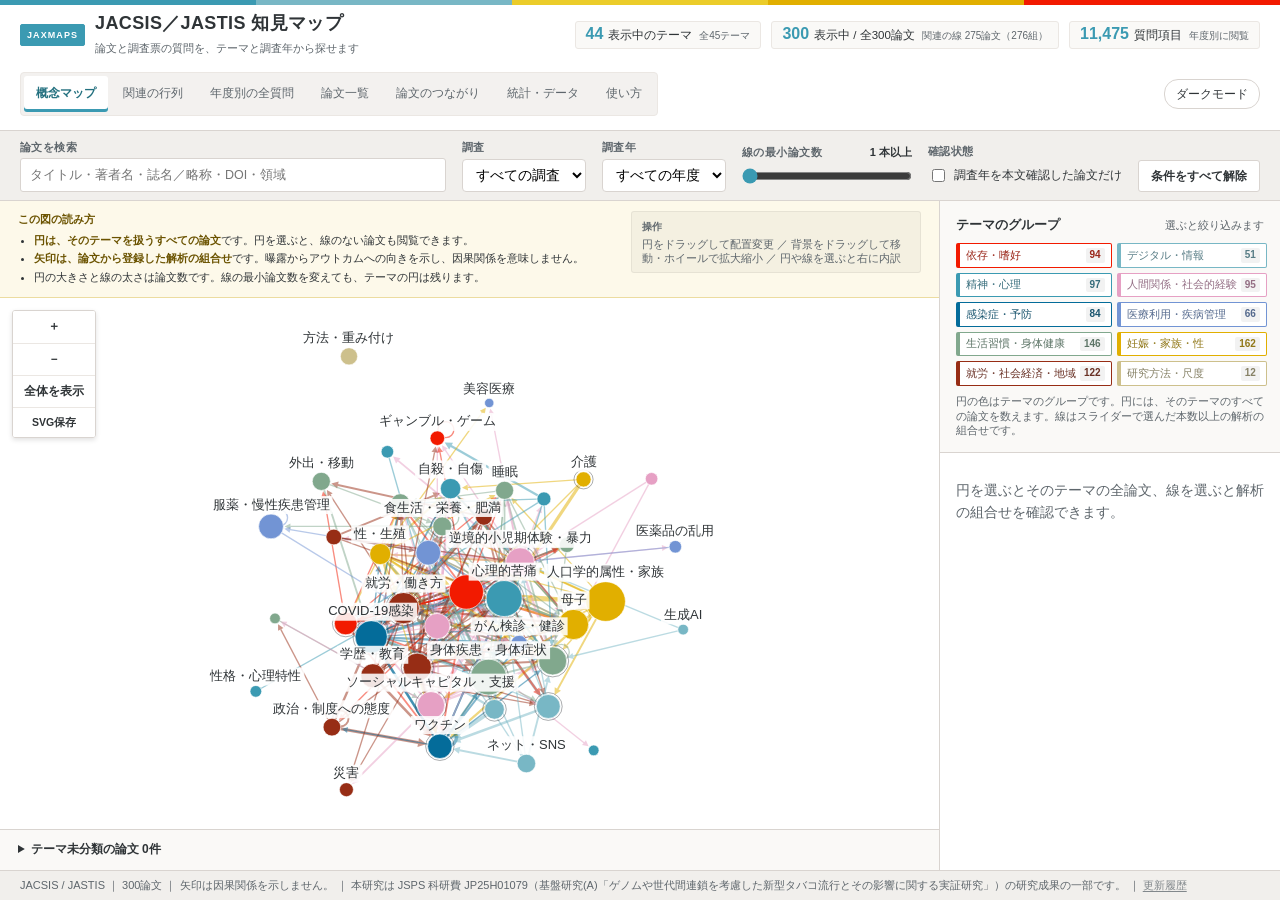
==== commit 8a61d83a: "自動更新 2026-11-03 Co-Authored-By: Claude Fable 5.1 <noreply@anthropic.com>" ====
--- a/index.html
+++ b/index.html
@@ -2,7 +2,7 @@
 <html lang="ja"><head><meta charset="utf-8"><meta name="viewport" content="width=device-width,initial-scale=1">
 <title>JAxMAPs｜JACSIS/JASTIS 知見マップ</title>
 <script>try{var t=localStorage.getItem("jaxmaps-theme");if(t!=="light"&&t!=="dark")t=matchMedia("(prefers-color-scheme: dark)").matches?"dark":"light";document.documentElement.dataset.theme=t;}catch(e){}</script>
-<link rel="stylesheet" href="style.css?v=b95c015291a3"><link rel="stylesheet" href="survey.css?v=b95c015291a3"></head>
+<link rel="stylesheet" href="style.css?v=18baf71119f4"><link rel="stylesheet" href="survey.css?v=18baf71119f4"></head>
 <body>
 
 <header class="top-nav">
@@ -116,7 +116,7 @@
     <div id="pane-guide" class="pane-view" style="display:none">
       <div id="guidepane" class="data-container guide">
 <h3>このサイトでできること</h3><p>JACSIS と JASTIS のデータを用いた研究論文と、各年度の調査項目を相互に検索できるサイトです。論文は曝露・アウトカムのテーマ、調査年、対象集団で整理し、調査項目は年度とテーマで分類しています。研究テーマの設定、先行研究の確認、次の調査の設問を考えるときに参照できます。論文の分類は判定モデル Jev による機械判定が中心で、一部は本文で確認しています。</p>
-<figure class="guide-video" style="margin:12px 0 4px"><video src="demo/JAxMAPs_demo.mp4" controls playsinline preload="metadata" style="display:block;width:100%;max-width:860px;height:auto;border:1px solid rgba(0,0,0,.15);border-radius:4px"></video><figcaption style="font-size:12.5px;opacity:.75;margin-top:4px">操作の流れ（約3分、ナレーション・字幕付き）</figcaption></figure>
+<figure class="guide-video" style="margin:12px 0 4px"><video src="demo/JAxMAPs_demo.mp4" controls playsinline preload="metadata" style="display:block;width:100%;max-width:860px;height:auto;border:1px solid rgba(0,0,0,.15);border-radius:4px"></video><figcaption style="font-size:12.5px;opacity:.75;margin-top:4px">操作の流れ（約40秒、音声なし）</figcaption></figure>
 <h3>やりたいことから探す</h3><table class="howto"><thead><tr><th>やりたいこと</th><th>開くタブ</th><th>操作</th></tr></thead><tbody>
 <tr><td>JACSIS/JASTIS でどんな概念が研究され、どうつながっているかを眺めたい</td><td><a href="#map" class="tab-jump" data-tab="map">概念マップ</a></td><td>円はテーマ（概念）、円の大きさは論文数を表します。矢印は「曝露 → アウトカム」の解析の組合せで、線が太いほど論文数の多い組合せです。円を押すと、該当テーマの論文と、関連する尺度や調査項目が右側に表示されます。</td></tr>
 <tr><td>どの組合せの研究が多く、どこがまだ調べられていないかを知りたい</td><td><a href="#matrix" class="tab-jump" data-tab="matrix">関連の行列</a></td><td>行が曝露、列がアウトカムのテーマです。数字はその組合せを解析した論文数で、押すと該当論文が表示されます。空欄の多い行や列は、研究の少ない組合せの候補です。線の最小論文数を上げると、論文の多い組合せに絞り込めます。</td></tr>
@@ -128,7 +128,7 @@
 <h3>例：孤独と心理的苦痛の研究を始めるとき</h3><ol><li>概念マップで「孤独・社会的孤立」の円を押し、どのテーマとの組合せが研究されてきたかを見る。</li><li>関連の行列で「孤独・社会的孤立」の行を見て、アウトカムとして研究の少ないテーマを探す。</li><li>年度別の全質問で「孤独」と入れ、どの年度にどの質問があるかを確かめる。</li><li>論文一覧で著者名や「loneliness」と入れて原著を読み、「つながりを見る」で関連する論文をたどる。</li></ol>
 <h3>絞り込みの共通の使い方</h3><p>画面上部の検索欄と選択肢は全タブ共通で、組み合わせて検索できます。右側の「テーマのグループ」を押すと該当グループのテーマのみを表示し、「条件をすべて解除」で初期状態に戻ります。</p>
 <h3>JACSIS/JASTIS研究の取り扱いガイド</h3>
-<p>田淵貴大先生と香田で、JACSIS/JASTIS 研究の取り扱いガイドを作成しました。重み付け、adjusted rate、ATE/ATT/ATU、PAF/PARP の考え方を、10本の論文に沿って整理しています。</p>
+<p>田淵貴大先生をはじめとする東北大学のメンバーで、JACSIS/JASTIS 研究の取り扱いガイドを作成しました。重み付け、adjusted rate、ATE/ATT/ATU、PAF/PARP の考え方を、10本の論文に沿って整理しています。</p>
 <ol class="steps"><li><strong>調査の全体像をつかむ</strong><br>JACSIS と JASTIS のプロファイル論文（論文3a・3b）を読み、設計、対象者、調査波、重み付けの基礎を把握する。JACSIS の補足資料にある重み付けの手順も確認する。</li><li><strong>基本的な方法論を学ぶ</strong><br>論文1で縦断解析・GEE・脱落の補正・層別解析の流れと Figure 1・2 による層別の結果の示し方を、論文2でコホート研究の Methods の記述方法を、論文3c の補足資料で JACSIS における重み付けの適用を確認する。</li><li><strong>adjusted rate と因果推論を理解する</strong><br>論文4で重み付けと adjusted rate の実例を確認する。ガイド本文の4章と5章を参照し、adjusted rate、ATE、ATT、ATU がそれぞれ何を平均し、どの集団への推定であるかを整理する。</li><li><strong>応用的な視点を身につける</strong><br>論文5で PAF/PARP、論文6で受動喫煙を含めた評価、論文7で格差の時間軸、論文8で公衆衛生と臨床の問いの違いを整理する。</li></ol>
 <table class="howto"><thead><tr><th>番号</th><th>論文</th><th>読む理由</th></tr></thead><tbody>
 <tr><td>論文3a</td><td><a href="https://doi.org/10.1093/ije/dyag025" target="_blank" rel="noopener">JACSISプロファイル論文</a> <a href="#list?paper=doi:10.1093/ije/dyag025" class="paper-jump" data-paper="doi:10.1093/ije/dyag025">（このサイトで見る）</a></td><td>調査の設計、調査波、対象者、重み付けの基礎を整理した論文。個別論文の前に通読し、補足資料の重み付け手順まで確認する。</td></tr>
@@ -360,25 +360,25 @@
 <h3>9. 参照論文</h3>
 <p>以下に、本ガイドで参照した論文について、読む理由とDOIをまとめる。</p>
 <h4>論文1: タバコ値上げと喫煙行動変化</h4>
-<ul><li><strong>タイトル</strong>: Tobacco price increase and smoking behaviour changes in various subgroups: a nationwide longitudinal 7-year follow-up study among a middle-aged Japanese population</li><li><strong>読む理由</strong>: 縦断解析、GEE、脱落補正に加え、Table 1 と層別の結果で社会経済的な層をどう見せるかの型をまとめて確認できる。全下位集団の結果を表とフォレストプロットで1枚に示した Figure 1・2 は、層別解析の示し方の手本になる。</li><li><strong>DOI</strong>: <a href="http://doi.org/10.1136/tobaccocontrol-2015-052804" target="_blank" rel="noopener">10.1136/tobaccocontrol-2015-052804</a></li></ul>
+<ul><li><strong>タイトル</strong>: Tobacco price increase and smoking behaviour changes in various subgroups: a nationwide longitudinal 7-year follow-up study among a middle-aged Japanese population</li><li><strong>読む理由</strong>: 縦断解析、GEE、脱落補正に加え、Table 1 と層別の結果で社会経済的な層をどう見せるかの型をまとめて確認できる。全下位集団の結果を表とフォレストプロットで1枚に示した Figure 1・2 は、層別解析の示し方の手本になる。</li><li><strong>DOI</strong>: <a href="https://doi.org/10.1136/tobaccocontrol-2015-052804" target="_blank" rel="noopener">10.1136/tobaccocontrol-2015-052804</a></li></ul>
 <h4>論文2: 親の喫煙と子どもの受動喫煙関連疾患</h4>
-<ul><li><strong>タイトル</strong>: Are secondhand smoke-related diseases of children associated with parental smoking cessation? Determinants of parental smoking cessation in a population-based cohort study</li><li><strong>読む理由</strong>: アウトカム頻度が高い場面でPR系モデルをどう選び、非回答補正をどうMethodsと補足資料に残すかを学ぶ手本になる。</li><li><strong>DOI</strong>: <a href="http://doi.org/10.1016/j.ypmed.2015.01.028" target="_blank" rel="noopener">10.1016/j.ypmed.2015.01.028</a></li></ul>
+<ul><li><strong>タイトル</strong>: Are secondhand smoke-related diseases of children associated with parental smoking cessation? Determinants of parental smoking cessation in a population-based cohort study</li><li><strong>読む理由</strong>: アウトカム頻度が高い場面でPR系モデルをどう選び、非回答補正をどうMethodsと補足資料に残すかを学ぶ手本になる。</li><li><strong>DOI</strong>: <a href="https://doi.org/10.1016/j.ypmed.2015.01.028" target="_blank" rel="noopener">10.1016/j.ypmed.2015.01.028</a></li></ul>
 <h4>論文3a: JACSISプロファイル論文</h4>
-<ul><li><strong>タイトル</strong>: Data Resource Profile: The Japan COVID-19 and Society Internet Survey (JACSIS)</li><li><strong>読む理由</strong>: JACSISの設計、調査波、参加者構成、重み付けの基礎がまとまっており、個別論文に入る前の前提整理になる。</li><li><strong>補足</strong>: 重み付けの手順は補足資料まで確認する。</li><li><strong>DOI</strong>: <a href="http://doi.org/10.1093/ije/dyag025" target="_blank" rel="noopener">10.1093/ije/dyag025</a></li></ul>
+<ul><li><strong>タイトル</strong>: Data Resource Profile: The Japan COVID-19 and Society Internet Survey (JACSIS)</li><li><strong>読む理由</strong>: JACSISの設計、調査波、参加者構成、重み付けの基礎がまとまっており、個別論文に入る前の前提整理になる。</li><li><strong>補足</strong>: 重み付けの手順は補足資料まで確認する。</li><li><strong>DOI</strong>: <a href="https://doi.org/10.1093/ije/dyag025" target="_blank" rel="noopener">10.1093/ije/dyag025</a></li></ul>
 <h4>論文3b: JASTISプロファイル論文</h4>
-<ul><li><strong>タイトル</strong>: Study Profile: The Japan &quot;Society and New Tobacco&quot; Internet Survey (JASTIS): A Longitudinal Internet Cohort Study of Heat-Not-Burn Tobacco Products, Electronic Cigarettes, and Conventional Tobacco Products in Japan</li><li><strong>読む理由</strong>: JASTISのコホート構成と追跡の考え方を理解でき、JACSIS以前から続くタバコ研究の流れが見える。</li><li><strong>DOI</strong>: <a href="http://doi.org/10.2188/jea.JE20180116" target="_blank" rel="noopener">10.2188/jea.JE20180116</a></li></ul>
+<ul><li><strong>タイトル</strong>: Study Profile: The Japan &quot;Society and New Tobacco&quot; Internet Survey (JASTIS): A Longitudinal Internet Cohort Study of Heat-Not-Burn Tobacco Products, Electronic Cigarettes, and Conventional Tobacco Products in Japan</li><li><strong>読む理由</strong>: JASTISのコホート構成と追跡の考え方を理解でき、JACSIS以前から続くタバコ研究の流れが見える。</li><li><strong>DOI</strong>: <a href="https://doi.org/10.2188/jea.JE20180116" target="_blank" rel="noopener">10.2188/jea.JE20180116</a></li></ul>
 <h4>論文3c: Go To TravelとCOVID-19</h4>
-<ul><li><strong>タイトル</strong>: Association between participation in the government subsidy programme for domestic travel and symptoms indicative of COVID-19 infection in Japan: cross-sectional study</li><li><strong>読む理由</strong>: 論文の主題自体はGo To Travelだが、JACSISで全国推定を行う際の重み付けの実装を、補足資料を含めて具体的に学べる。</li><li><strong>補足</strong>: 重み付けの変数と感度分析は補足資料まで確認する。</li><li><strong>DOI</strong>: <a href="http://doi.org/10.1136/bmjopen-2021-049069" target="_blank" rel="noopener">10.1136/bmjopen-2021-049069</a></li></ul>
+<ul><li><strong>タイトル</strong>: Association between participation in the government subsidy programme for domestic travel and symptoms indicative of COVID-19 infection in Japan: cross-sectional study</li><li><strong>読む理由</strong>: 論文の主題自体はGo To Travelだが、JACSISで全国推定を行う際の重み付けの実装を、補足資料を含めて具体的に学べる。</li><li><strong>補足</strong>: 重み付けの変数と感度分析は補足資料まで確認する。</li><li><strong>DOI</strong>: <a href="https://doi.org/10.1136/bmjopen-2021-049069" target="_blank" rel="noopener">10.1136/bmjopen-2021-049069</a></li></ul>
 <h4>論文4: 電子タバコ・加熱式タバコの認知と使用</h4>
-<ul><li><strong>タイトル</strong>: Awareness and use of electronic cigarettes and heat-not-burn tobacco products in Japan</li><li><strong>読む理由</strong>: 横断時点の代表性補正と、追跡時の分布補正、レスポンスレートの見方を一つの流れで確認できる。</li><li><strong>補足</strong>: 分布補正の見え方は補足資料の表まで確認する。</li><li><strong>DOI</strong>: <a href="http://doi.org/10.1111/add.13231" target="_blank" rel="noopener">10.1111/add.13231</a></li></ul>
+<ul><li><strong>タイトル</strong>: Awareness and use of electronic cigarettes and heat-not-burn tobacco products in Japan</li><li><strong>読む理由</strong>: 横断時点の代表性補正と、追跡時の分布補正、レスポンスレートの見方を一つの流れで確認できる。</li><li><strong>補足</strong>: 分布補正の見え方は補足資料の表まで確認する。</li><li><strong>DOI</strong>: <a href="https://doi.org/10.1111/add.13231" target="_blank" rel="noopener">10.1111/add.13231</a></li></ul>
 <h4>論文5: 親の喫煙と子どもの喘息</h4>
-<ul><li><strong>タイトル</strong>: Maternal and paternal indoor or outdoor smoking and the risk of asthma in their children: A nationwide prospective birth cohort study</li><li><strong>読む理由</strong>: PAF/PARPをまず導出し、関連の有無だけでなく、公衆衛生上の影響の大きさをどう示すかを学べる。</li><li><strong>補足</strong>: PAF/PARPを使うなら補足資料まで見て計算の置き方を確認する。</li><li><strong>DOI</strong>: <a href="http://doi.org/10.1016/j.drugalcdep.2014.12.001" target="_blank" rel="noopener">10.1016/j.drugalcdep.2014.12.001</a></li></ul>
+<ul><li><strong>タイトル</strong>: Maternal and paternal indoor or outdoor smoking and the risk of asthma in their children: A nationwide prospective birth cohort study</li><li><strong>読む理由</strong>: PAF/PARPをまず導出し、関連の有無だけでなく、公衆衛生上の影響の大きさをどう示すかを学べる。</li><li><strong>補足</strong>: PAF/PARPを使うなら補足資料まで見て計算の置き方を確認する。</li><li><strong>DOI</strong>: <a href="https://doi.org/10.1016/j.drugalcdep.2014.12.001" target="_blank" rel="noopener">10.1016/j.drugalcdep.2014.12.001</a></li></ul>
 <h4>論文6: 受動喫煙と死亡への影響</h4>
-<ul><li><strong>タイトル</strong>: Has the impact of cigarette smoking on mortality been underestimated by overlooking second-hand smoke? Tohoku medical megabank community-based cohort study</li><li><strong>読む理由</strong>: 能動喫煙だけでは拾えない健康影響を、受動喫煙まで含めて見直す必要と、より精緻な曝露分類の発想を学べる。</li><li><strong>DOI</strong>: <a href="http://doi.org/10.1136/bmjph-2024-001746" target="_blank" rel="noopener">10.1136/bmjph-2024-001746</a></li></ul>
+<ul><li><strong>タイトル</strong>: Has the impact of cigarette smoking on mortality been underestimated by overlooking second-hand smoke? Tohoku medical megabank community-based cohort study</li><li><strong>読む理由</strong>: 能動喫煙だけでは拾えない健康影響を、受動喫煙まで含めて見直す必要と、より精緻な曝露分類の発想を学べる。</li><li><strong>DOI</strong>: <a href="https://doi.org/10.1136/bmjph-2024-001746" target="_blank" rel="noopener">10.1136/bmjph-2024-001746</a></li></ul>
 <h4>論文7: タバコ対策と社会経済格差のレビュー</h4>
-<ul><li><strong>タイトル</strong>: Tobacco Control Measures to Reduce Socioeconomic Inequality in Smoking: The Necessity, Time-Course Perspective, and Future Implications</li><li><strong>読む理由</strong>: 個別の結果を追うためではなく、格差を同じ尺度と時間軸でどう可視化し、JACSIS/JASTIS全体をどの問題意識で読むかを整えるために役立つ。</li><li><strong>DOI</strong>: <a href="http://doi.org/10.2188/jea.JE20160206" target="_blank" rel="noopener">10.2188/jea.JE20160206</a></li></ul>
+<ul><li><strong>タイトル</strong>: Tobacco Control Measures to Reduce Socioeconomic Inequality in Smoking: The Necessity, Time-Course Perspective, and Future Implications</li><li><strong>読む理由</strong>: 個別の結果を追うためではなく、格差を同じ尺度と時間軸でどう可視化し、JACSIS/JASTIS全体をどの問題意識で読むかを整えるために役立つ。</li><li><strong>DOI</strong>: <a href="https://doi.org/10.2188/jea.JE20160206" target="_blank" rel="noopener">10.2188/jea.JE20160206</a></li></ul>
 <h4>論文8: がんサバイバーの喫煙と二次がんリスク</h4>
-<ul><li><strong>タイトル</strong>: Tobacco smoking and the risk of subsequent primary cancer among cancer survivors: a retrospective cohort study</li><li><strong>読む理由</strong>: 同じデータでも、参照カテゴリーの置き方によって予防の論文にも臨床応用の論文にもなりうることが分かる。</li><li><strong>DOI</strong>: <a href="http://doi.org/10.1093/annonc/mdt279" target="_blank" rel="noopener">10.1093/annonc/mdt279</a></li></ul></div></details>
+<ul><li><strong>タイトル</strong>: Tobacco smoking and the risk of subsequent primary cancer among cancer survivors: a retrospective cohort study</li><li><strong>読む理由</strong>: 同じデータでも、参照カテゴリーの置き方によって予防の論文にも臨床応用の論文にもなりうることが分かる。</li><li><strong>DOI</strong>: <a href="https://doi.org/10.1093/annonc/mdt279" target="_blank" rel="noopener">10.1093/annonc/mdt279</a></li></ul></div></details>
 <h3>注意</h3><ul><li>分類は機械判定が中心のため、誤りを含むことがあります。引用や判断の前に原著で確認してください。</li><li>矢印は解析された組合せを示し、因果関係を意味するものではありません。空欄は該当する研究が存在しないことを意味しません。</li><li>質問項目から論文へのリンクは、該当論文がその質問項目を使用したことを確認したものではありません。</li></ul>
       </div>
     </div>
@@ -402,10 +402,10 @@
 
 <footer id="foot" class="app-footer"></footer>
 
-<script id="jaxmaps-data" type="application/json">{"meta":{"generated_from":["outputs/papers_v1.json","outputs/structured_all_v4.json","outputs/schema_v4.json","outputs/gold_waves_verified.json","outputs/paper_reviews.json"],"n_documents":328,"n_papers":299,"n_supplements":5,"excluded_documents":[{"kind":"not_jacsis_jastis","reason":"タバコ産業資金に関する声明（JACSIS/JASTIS のデータを使っていない）"},{"kind":"not_jacsis_jastis","reason":"Gravely らへのコメンタリー（JACSIS/JASTIS のデータを使っていない）"},{"kind":"supplement","reason":"補足資料・付録（親論文に付属し、単独の論文ではない）"},{"kind":"supplement","reason":"補足資料・付録（親論文に付属し、単独の論文ではない）"},{"kind":"supplement","reason":"補足資料・付録（親論文に付属し、単独の論文ではない）"},{"kind":"supplement","reason":"補足資料・付録（親論文に付属し、単独の論文ではない）"},{"kind":"supplement","reason":"補足資料・付録（親論文に付属し、単独の論文ではない）"}],"n_papers_by_doi":290,"n_papers_provisional":9,"n_wave_verified":204,"empty_cell_label":"主分類の登録なし／詳細未確認。副次解析や具体的概念まで確認した結果ではない。","counted_question_type":"主分類と本文で確認した関連解析","n_papers_on_map":299,"n_papers_with_analysis_pairs":274,"n_papers_without_topic":0,"n_papers_with_authors":299,"n_scales":24},"domains":{"tobacco":"紙巻たばこ・加熱式たばこ・電子たばこ・ニコチン製品の使用や規制","alcohol":"飲酒・アルコール関連問題","gambling_gaming":"ギャンブル・オンラインゲーム・ガチャ課金","internet_sns":"インターネット・SNS・スマートフォンの利用や依存","generative_ai":"生成AI・チャットボットの利用","mental_distress":"心理的苦痛・抑うつ・不安（K6、PHQ、GADなど）","suicide_selfharm":"自殺念慮・自殺企図・自傷","loneliness_isolation":"孤独感・社会的孤立","social_capital_support":"ソーシャルキャピタル・社会的支援・人への信頼","ace_violence":"逆境的小児期体験・暴力・虐待・いじめ","covid19_infection":"COVID-19の感染・罹患後症状・感染対策行動","vaccination":"ワクチン接種・接種意向・ためらい","healthcare_access":"受診行動・受診控え・医療アクセス・医療費負担","cancer_screening_checkup":"がん検診・健康診断の受診","work_employment":"就労・失業・働き方・ワークエンゲージメント・テレワーク","income_poverty":"所得・貧困・経済困窮・食料不安","sleep":"睡眠","diet_nutrition_obesity":"食生活・栄養・体重・肥満","physical_activity":"身体活動・運動・座位行動","oral_health":"口腔の健康・歯科","maternal_child":"妊娠・出産・育児・母子の健康","caregiving":"家族介護・ケア役割","sexual_reproductive":"性の健康・性的マイノリティ・不妊","disaster_preparedness":"災害への備え・災害の影響","medication_adherence_chronic":"服薬・慢性疾患の管理","health_literacy_information":"健康情報の入手・ヘルスリテラシー・誤情報","qol_wellbeing":"生活の質・主観的健康感・ウェルビーイング","methodology_weighting":"調査手法・重み付け（IPW）・尺度の検証そのものが研究対象（IPWを解析手段として使っただけでは該当しない）","physical_disease_symptoms":"身体疾患・身体症状（がん、循環器、呼吸器、疼痛・頭痛、感覚機能の障害、外傷など。検診の受診行動やQOL尺度とは区別する）","neurodevelopmental":"神経発達特性（ADHD特性、ASD特性など。尺度で測った特性であり、診断された精神疾患やK6等の心理的苦痛とは区別する）","medication_misuse":"医薬品の非医療的使用・乱用（市販薬のオーバードーズ、処方薬の目的外使用。服薬アドヒアランスとは区別する）","housing_environment":"居住・都市環境（住環境、緑地、地域の物理的環境、近隣の資源）","political_attitudes":"政治・制度への態度（政党支持、政府への信頼、政策への賛否。対人的な信頼やソーシャルキャピタルとは区別する）","demographics_family":"人口学的属性・家族構成（性別、年齢、婚姻、ひとり親、世帯構成そのものを主たる関心とする場合）","eating_disorder":"摂食障害（神経性やせ症、過食など）。心理的苦痛や体重・肥満とは区別する","psychotic_experiences":"精神病様体験・幻覚妄想様症状。K6等の心理的苦痛とは区別する","policy_campaign":"政策・キャンペーンの利用や参加（Go Toトラベル、給付金、補助制度の利用など）","cosmetic_medical":"美容医療・美容整形の利用","food_environment":"食環境・食料へのアクセス（こども食堂、コンビニ利用、食料品店へのアクセス）。食生活の内容そのものとは区別する","mobility_outing":"外出・移動行動（外出頻度、交通手段の利用）。身体活動の量とは区別する","education":"学歴・教育歴。所得や就労とは別の社会経済指標として扱う","beliefs_attitudes":"健康や心理に関する信念・態度（健康無関心、変わりうるという信念など）。ヘルスリテラシーや情報入手とは区別する","personality_traits":"性格・心理特性（ビッグファイブ／TIPI、楽観性、感謝、感情調節、先延ばし、反すう・対処スタイルなど、比較的安定した個人の心理的特性。心理的苦痛や信念・態度とは区別する）","family_relationship":"家族・パートナー関係の質（夫婦・パートナー関係、親子関係、同居家族との関係や会話、愛着スタイル。家族構成そのものは人口学的属性・家族、介護は介護として区別する）","health_campaign_media":"健康啓発キャンペーンやメディアへの接触（禁煙・健康ポスター、テレビCM、リーフレット、書籍、健康づくり運動の認知）。健康情報の探索・リテラシーや、たばこ会社の広告は区別する"},"domain_labels":{"tobacco":"たばこ","alcohol":"飲酒","gambling_gaming":"ギャンブル・ゲーム","internet_sns":"ネット・SNS","generative_ai":"生成AI","mental_distress":"心理的苦痛","suicide_selfharm":"自殺・自傷","loneliness_isolation":"孤独・社会的孤立","social_capital_support":"ソーシャルキャピタル・支援","ace_violence":"逆境的小児期体験・暴力","covid19_infection":"COVID-19感染","vaccination":"ワクチン","healthcare_access":"医療アクセス","cancer_screening_checkup":"がん検診・健診","work_employment":"就労・働き方","income_poverty":"所得・貧困","sleep":"睡眠","diet_nutrition_obesity":"食生活・栄養・肥満","physical_activity":"身体活動","oral_health":"口腔","maternal_child":"母子","caregiving":"介護","sexual_reproductive":"性・生殖","disaster_preparedness":"災害","medication_adherence_chronic":"服薬・慢性疾患管理","health_literacy_information":"健康情報・リテラシー","qol_wellbeing":"QOL・ウェルビーイング","methodology_weighting":"方法・重み付け","physical_disease_symptoms":"身体疾患・身体症状","neurodevelopmental":"神経発達特性","medication_misuse":"医薬品の乱用","housing_environment":"居住・都市環境","political_attitudes":"政治・制度への態度","demographics_family":"人口学的属性・家族","eating_disorder":"摂食障害","psychotic_experiences":"精神病様体験","policy_campaign":"政策・キャンペーン","cosmetic_medical":"美容医療","food_environment":"食環境・食料アクセス","mobility_outing":"外出・移動","education":"学歴・教育","beliefs_attitudes":"信念・態度","personality_traits":"性格・心理特性","family_relationship":"家族・パートナー関係の質","health_campaign_media":"健康啓発・メディア接触"},"display_groups":{"dependence_preference":{"label":"依存・嗜好","domains":["tobacco","alcohol","gambling_gaming"]},"digital_information":{"label":"デジタル・情報","domains":["internet_sns","generative_ai","health_literacy_information","beliefs_attitudes","health_campaign_media"]},"mental_psychological":{"label":"精神・心理","domains":["mental_distress","suicide_selfharm","neurodevelopmental","eating_disorder","psychotic_experiences","personality_traits"]},"relations_social":{"label":"人間関係・社会的経験","domains":["loneliness_isolation","social_capital_support","ace_violence","family_relationship"]},"infection_prevention":{"label":"感染症・予防","domains":["covid19_infection","vaccination"]},"healthcare_use":{"label":"医療利用・疾病管理","domains":["healthcare_access","cancer_screening_checkup","medication_adherence_chronic","medication_misuse","cosmetic_medical"]},"lifestyle_physical":{"label":"生活習慣・身体健康","domains":["sleep","diet_nutrition_obesity","physical_activity","oral_health","qol_wellbeing","physical_disease_symptoms","food_environment","mobility_outing"]},"family_sex":{"label":"妊娠・家族・性","domains":["maternal_child","caregiving","sexual_reproductive","demographics_family"]},"work_socioeconomic":{"label":"就労・社会経済・地域","domains":["work_employment","income_poverty","disaster_preparedness","housing_environment","political_attitudes","education","policy_campaign"]},"research_methods":{"label":"研究方法・尺度","domains":["methodology_weighting"]}},"scales":[{"scale":"新職業性ストレス簡易調査票","grades":["A"],"n_items":64,"years":[2020,2021],"main_categories":["Occupational factors"],"subcategories":["Current employment situation (e.g., full-time, part-time, unemployed, retired)","Brief Job Stress Questionnaire (job stressors, buffering factors, job satisfaction)"],"variables":["Occupational factors"],"references_ja":[],"references_en":[],"aliases":[],"domain":"work_employment","domain_conf":0.44,"domain_basis":"Jevの判定のみ（人手確認なし）","domain_note":"職場のストレス要因と反応を広く測る。就労・働き方と心理的苦痛にまたがる。確信度0.44。要確認。","item_count_basis":"原本の尺度名セル・結合セルに明示された行数。尺度の標準項目数とは異なります。"},{"scale":"ACE-J","grades":["A"],"n_items":15,"years":[2021],"main_categories":["Socioeconomic factors"],"subcategories":["Adverse childhood experience"],"variables":["Adverse childhood experience"],"references_ja":["https://onlinelibrary.wiley.com/doi/10.1111/pcn.13464"],"references_en":[],"aliases":[],"domain":"ace_violence","domain_conf":1.0,"domain_basis":"Jevの判定のみ（人手確認なし）","domain_note":null,"item_count_basis":"原本の尺度名セル・結合セルに明示された行数。尺度の標準項目数とは異なります。"},{"scale":"WFun","grades":["A"],"n_items":14,"years":[2020,2021],"main_categories":["Occupational factors"],"subcategories":["Work functioning impairment (WFun)"],"variables":["Approach to Work","Work functioning impairment"],"references_ja":["https://pubmed.ncbi.nlm.nih.gov/26345178/"],"references_en":[],"aliases":[],"domain":"work_employment","domain_conf":0.89,"domain_basis":"Jevの判定のみ（人手確認なし）","domain_note":null,"item_count_basis":"原本の尺度名セル・結合セルに明示された行数。尺度の標準項目数とは異なります。"},{"scale":"FCV-19S","grades":["A"],"n_items":14,"years":[2020,2021],"main_categories":["COVID-19-related factors","COVID-19 related factors"],"subcategories":["Fear of COVID-19 (FCV-19S)","Fear of COVID-19"],"variables":["Fear of COVID-19","Fear of COVID-20","Fear of COVID-21","Fear of COVID-22","Fear of COVID-23","Fear of COVID-24","Fear of COVID-25"],"references_ja":[],"references_en":["https://pmc.ncbi.nlm.nih.gov/articles/PMC7100496/"],"aliases":[],"domain":"covid19_infection","domain_conf":0.39,"domain_basis":"Jevの判定のみ（人手確認なし）","domain_note":"Fear of COVID-19 Scale。COVID-19に対する恐怖という心理的反応を測る。領域としてCOVID-19感染と心理的苦痛のどちらにも寄せられ、Jevの確信度も低い（0.39）。要確認。","item_count_basis":"原本の尺度名セル・結合セルに明示された行数。尺度の標準項目数とは異なります。"},{"scale":"K6","grades":["A"],"n_items":12,"years":[2020,2021],"main_categories":["Health-related factors","Usual and problematic behaviors"],"subcategories":["Depression (Kessler-6)","Daily-life behaviors (e.g.,going out)"],"variables":["Depression"],"references_ja":["https://pubmed.ncbi.nlm.nih.gov/18763695/"],"references_en":["https://pubmed.ncbi.nlm.nih.gov/12214795/"],"aliases":["Kessler-6"],"domain":"mental_distress","domain_conf":1.0,"domain_basis":"Jevの判定のみ（人手確認なし）","domain_note":null,"item_count_basis":"原本の尺度名セル・結合セルに明示された行数。尺度の標準項目数とは異なります。"},{"scale":"TIPI","grades":["A"],"n_items":10,"years":[2020],"main_categories":["Health-related factors"],"subcategories":["Personality (TIPI)"],"variables":["Personality"],"references_ja":["https://www.jstage.jst.go.jp/article/personality/21/1/21_40/_article/-char/ja/"],"references_en":["https://psycnet.apa.org/record/2003-09807-003"],"aliases":[],"domain":null,"domain_conf":0.8,"domain_basis":"Jevの判定のみ（人手確認なし）","domain_note":"Ten Item Personality Inventory。パーソナリティ特性を測る尺度で、現在の語彙に該当する領域が無い。語彙の不足として記録する。","item_count_basis":"原本の尺度名セル・結合セルに明示された行数。尺度の標準項目数とは異なります。"},{"scale":"EQ-5D","grades":["A"],"n_items":10,"years":[2020,2021],"main_categories":["Health-related factors","Usual and problematic behaviors"],"subcategories":["Health-related quality of life (EQ5D-5L)","Daily-life behaviors (e.g.,going out)","Change of physical or mental status","Pain","Anxiety, Depression"],"variables":["Health-related quality of life","Quality-Adjusted Life Year；QALY"],"references_ja":["https://www.niph.go.jp/journal/data/64-1/201564010008.pdf"],"references_en":[],"aliases":["EQ5D-5L"],"domain":"qol_wellbeing","domain_conf":1.0,"domain_basis":"Jevの判定のみ（人手確認なし）","domain_note":null,"item_count_basis":"原本の尺度名セル・結合セルに明示された行数。尺度の標準項目数とは異なります。"},{"scale":"ワクチン接種ためらい尺度(VHS)成人版","grades":["A"],"n_items":9,"years":[2021],"main_categories":["Other factors"],"subcategories":["Vaccine Hesitensy scale"],"variables":["Vaccine Hesitensy"],"references_ja":[],"references_en":["https://pubmed.ncbi.nlm.nih.gov/30940484/"],"aliases":[],"domain":"vaccination","domain_conf":1.0,"domain_basis":"Jevの判定のみ（人手確認なし）","domain_note":null,"item_count_basis":"原本の尺度名セル・結合セルに明示された行数。尺度の標準項目数とは異なります。"},{"scale":"J-ZBI","grades":["A"],"n_items":8,"years":[2020],"main_categories":["Household factors"],"subcategories":[],"variables":["Burden of elder care"],"references_ja":["荒井由美子.介護負担度の評価.総合リハビリテーシ\nョン 2002；30(11)：1005-9"],"references_en":["https://pubmed.ncbi.nlm.nih.gov/7203086/"],"aliases":[],"domain":"caregiving","domain_conf":0.94,"domain_basis":"Jevの判定のみ（人手確認なし）","domain_note":null,"item_count_basis":"原本の尺度名セル・結合セルに明示された行数。尺度の標準項目数とは異なります。"},{"scale":"SSS-8","grades":["A"],"n_items":8,"years":[2021],"main_categories":["Health-related factors"],"subcategories":["Somatic symptom scale (SSS-8)"],"variables":["Somatic symptoms"],"references_ja":["https://www.jstage.jst.go.jp/article/jjpm/56/9/56_931/_pdf"],"references_en":["https://pubmed.ncbi.nlm.nih.gov/24276929/"],"aliases":[],"domain":"physical_disease_symptoms","domain_conf":0.93,"domain_basis":"Jevの判定のみ（人手確認なし）","domain_note":null,"item_count_basis":"原本の尺度名セル・結合セルに明示された行数。尺度の標準項目数とは異なります。"},{"scale":"好意的性差別尺度","grades":["A"],"n_items":8,"years":[2021],"main_categories":["Other factors"],"subcategories":["Ambivalent Sexism Inventory"],"variables":["Gender"],"references_ja":["宇井美代子・山本眞理子　2001　Ambivalent Sexism \nInventory （ASI）日本語版の信頼性と妥当性の検\n討　日本社会心理学会第42回大会発表論文集，\n300-301．"],"references_en":["Glick, P., & Fiske, S. T. 1996　The Ambivalent Sexism \nInventory: Differentiating Hostile and Benevolent \nSexism Journal of Personality and Social Psychology, \n70, 491-512."],"aliases":[],"domain":"beliefs_attitudes","domain_conf":0.61,"domain_basis":"Jevの判定のみ（人手確認なし）","domain_note":null,"item_count_basis":"原本の尺度名セル・結合セルに明示された行数。尺度の標準項目数とは異なります。"},{"scale":"食事関連QOL尺度","grades":["A"],"n_items":8,"years":[2021],"main_categories":["Other factors"],"subcategories":["Diet related quality of life"],"variables":["Diet related quality of life"],"references_ja":["https://www.jstage.jst.go.jp/article/jph/66/3/66_18-062/_pdf/-char/ja"],"references_en":["Satter Eating Competence Model(ecSatter)　https://www.sciencedirect.com/science/article/pii/S1499404607000942"],"aliases":[],"domain":"diet_nutrition_obesity","domain_conf":0.92,"domain_basis":"Jevの判定のみ（人手確認なし）","domain_note":null,"item_count_basis":"原本の尺度名セル・結合セルに明示された行数。尺度の標準項目数とは異なります。"},{"scale":"食料不安の経験尺度（FIES）","grades":["A"],"n_items":8,"years":[2021],"main_categories":["Other factors"],"subcategories":["Food insecurity experience scale"],"variables":["Food insecurity experience"],"references_ja":[],"references_en":[],"aliases":[],"domain":"income_poverty","domain_conf":0.96,"domain_basis":"Jevの判定のみ（人手確認なし）","domain_note":null,"item_count_basis":"原本の尺度名セル・結合セルに明示された行数。尺度の標準項目数とは異なります。"},{"scale":"Vaccine conspiracy belief scale","grades":["A"],"n_items":7,"years":[2021],"main_categories":["Risk communication"],"subcategories":["Personal value and beliefs"],"variables":["Vaccine conspiracy belief"],"references_ja":[],"references_en":["https://www.sciencedirect.com/science/article/pii/S2405852116300325"],"aliases":[],"domain":"vaccination","domain_conf":0.78,"domain_basis":"Jevの判定のみ（人手確認なし）","domain_note":null,"item_count_basis":"原本の尺度名セル・結合セルに明示された行数。尺度の標準項目数とは異なります。"},{"scale":"UCLA-LS3 (SF-3)","grades":["A"],"n_items":6,"years":[2020,2021],"main_categories":["Health-related factors","Usual and problematic behaviors"],"subcategories":["Depression (Kessler-6)","Daily-life behaviors (e.g., going out)"],"variables":["Lonliness"],"references_ja":["https://pubmed.ncbi.nlm.nih.gov/31349835/"],"references_en":["https://pubmed.ncbi.nlm.nih.gov/8576833/"],"aliases":[],"domain":"loneliness_isolation","domain_conf":0.55,"domain_basis":"人手で訂正","domain_note":"UCLA Loneliness Scale 第3版の短縮版であり、測っているのは孤独感。Jevは心理的苦痛を選んだが（確信度0.55）、尺度の定義から訂正した。","item_count_basis":"原本の尺度名セル・結合セルに明示された行数。尺度の標準項目数とは異なります。"},{"scale":"日本語版Lubben Social Network Scale短縮版","grades":["A"],"n_items":6,"years":[2021],"main_categories":["Social networking"],"subcategories":["Japanese version of the abbreviated Lubben Social Network Scale"],"variables":["Social networking"],"references_ja":["https://www.jstage.jst.go.jp/article/geriatrics/48/2/48_2_149/_pdf,"],"references_en":["https://journals.lww.com/familyandcommunityhealth/citation/1988/11000/assessing_social_networks_among_elderly.8.aspx"],"aliases":[],"domain":"social_capital_support","domain_conf":0.54,"domain_basis":"Jevの判定のみ（人手確認なし）","domain_note":null,"item_count_basis":"原本の尺度名セル・結合セルに明示された行数。尺度の標準項目数とは異なります。"},{"scale":"De Jong Jong Gierveld short scales for emotional and social","grades":["A"],"n_items":6,"years":[2021],"main_categories":["Health-related factors"],"subcategories":["Loneliness(De Jong Jong Gierveld short scales for emotional and social)"],"variables":["Loneliness"],"references_ja":[],"references_en":["https://pubmed.ncbi.nlm.nih.gov/20730083/"],"aliases":[],"domain":"loneliness_isolation","domain_conf":1.0,"domain_basis":"Jevの判定のみ（人手確認なし）","domain_note":null,"item_count_basis":"原本の尺度名セル・結合セルに明示された行数。尺度の標準項目数とは異なります。"},{"scale":"COVID-19 Vaccine Confidence Scale","grades":["A"],"n_items":6,"years":[2021],"main_categories":["COVID-19-related factors"],"subcategories":["Oxford COVID-19 Vaccine Confidence & Complacency Scale"],"variables":["COVID-19 Vaccine Confidence"],"references_ja":[],"references_en":["https://pubmed.ncbi.nlm.nih.gov/33305716/"],"aliases":[],"domain":"vaccination","domain_conf":1.0,"domain_basis":"Jevの判定のみ（人手確認なし）","domain_note":null,"item_count_basis":"原本の尺度名セル・結合セルに明示された行数。尺度の標準項目数とは異なります。"},{"scale":"LOT-R","grades":["A"],"n_items":6,"years":[2021],"main_categories":["Risk communication"],"subcategories":["Time management and procrastination?"],"variables":["optimism"],"references_ja":["https://www.jstage.jst.go.jp/article/jahp/15/1/15_59/_article/-char/ja/"],"references_en":[],"aliases":[],"domain":"beliefs_attitudes","domain_conf":0.43,"domain_basis":"Jevの判定のみ（人手確認なし）","domain_note":null,"item_count_basis":"原本の尺度名セル・結合セルに明示された行数。尺度の標準項目数とは異なります。"},{"scale":"CCHL","grades":["A"],"n_items":5,"years":[2020],"main_categories":["Risk communication"],"subcategories":["Health literacy (CCHL)"],"variables":["Health literacy"],"references_ja":["https://pubmed.ncbi.nlm.nih.gov/18515303/"],"references_en":[],"aliases":[],"domain":"health_literacy_information","domain_conf":1.0,"domain_basis":"Jevの判定のみ（人手確認なし）","domain_note":null,"item_count_basis":"原本の尺度名セル・結合セルに明示された行数。尺度の標準項目数とは異なります。"},{"scale":"CAGE","grades":["A"],"n_items":4,"years":[2020],"main_categories":["Usual and problematic behaviors"],"subcategories":["Problematic alcohol behaviors (including CAGE questionnaire)"],"variables":["Problematic alcohol behaviors"],"references_ja":[],"references_en":["https://pubmed.ncbi.nlm.nih.gov/6471323/"],"aliases":[],"domain":"alcohol","domain_conf":1.0,"domain_basis":"Jevの判定のみ（人手確認なし）","domain_note":null,"item_count_basis":"原本の尺度名セル・結合セルに明示された行数。尺度の標準項目数とは異なります。"},{"scale":"HRQOL-4","grades":["A"],"n_items":3,"years":[2021],"main_categories":["Other factors"],"subcategories":["Quality life (HR-QoL4)"],"variables":["mental status"],"references_ja":["https://onlinelibrary.wiley.com/doi/10.1002/1348-9585.12152\nhttps://www.ncbi.nlm.nih.gov/pmc/articles/PMC6970402/"],"references_en":[],"aliases":[],"domain":"qol_wellbeing","domain_conf":0.99,"domain_basis":"Jevの判定のみ（人手確認なし）","domain_note":null,"item_count_basis":"原本の尺度名セル・結合セルに明示された行数。尺度の標準項目数とは異なります。"},{"scale":"OCEANS coronavirus conspiracy scale","grades":["A"],"n_items":3,"years":[2021],"main_categories":["COVID-19-related factors"],"subcategories":["Oxford COVID-19 Vaccine Confidence & Complacency Scale"],"variables":["coronavirus conspiracy beliefs"],"references_ja":[],"references_en":[],"aliases":[],"domain":"vaccination","domain_conf":0.94,"domain_basis":"Jevの判定のみ（人手確認なし）","domain_note":null,"item_count_basis":"原本の尺度名セル・結合セルに明示された行数。尺度の標準項目数とは異なります。"},{"scale":"WHO-HPQ（Health and work Performance Questionnaire）","grades":["A"],"n_items":1,"years":[2021],"main_categories":["Occupational factors"],"subcategories":["WHO work performance"],"variables":["mental status"],"references_ja":["https://pubmed.ncbi.nlm.nih.gov/32173661/"],"references_en":[],"aliases":[],"domain":"work_employment","domain_conf":0.98,"domain_basis":"Jevの判定のみ（人手確認なし）","domain_note":null,"item_count_basis":"原本の尺度名セル・結合セルに明示された行数。尺度の標準項目数とは異なります。"}],"survey_crosswalk":[{"subcategory":"JAxMAPs追加：健康啓発・メディア接触","main_category":"JAxMAPs追加分類","n_survey_items":64,"count_unit":"設問","domain":"health_campaign_media","domain_label":"健康啓発・メディア接触","mapping_conf":null,"mapping_basis":"キーワード候補＋Jev判定・人手未確認（全年度）","n_papers_as_main":0},{"subcategory":"Olympic Games perception and impact","main_category":"Other factors","n_survey_items":51,"domain":null,"domain_label":null,"mapping_conf":0.73,"n_papers_as_main":0},{"subcategory":"JAxMAPs追加：家族・パートナー関係の質","main_category":"JAxMAPs追加分類","n_survey_items":29,"count_unit":"設問","domain":"family_relationship","domain_label":"家族・パートナー関係の質","mapping_conf":null,"mapping_basis":"キーワード候補＋Jev判定・人手未確認（全年度）","n_papers_as_main":0},{"subcategory":"Time management and procrastination","main_category":"Risk communication","n_survey_items":14,"domain":null,"domain_label":null,"mapping_conf":0.76,"n_papers_as_main":0},{"subcategory":"Attention check","main_category":"Attention check","n_survey_items":10,"domain":null,"domain_label":null,"mapping_conf":0.68,"n_papers_as_main":0},{"subcategory":"Personality (TIPI)","main_category":"Health-related factors","n_survey_items":10,"domain":null,"domain_label":null,"mapping_conf":0.67,"n_papers_as_main":0},{"subcategory":"JAxMAPs追加：性格・心理特性","main_category":"JAxMAPs追加分類","n_survey_items":10,"count_unit":"設問","domain":"personality_traits","domain_label":"性格・心理特性","mapping_conf":null,"mapping_basis":"キーワード候補＋Jev判定・人手未確認（全年度）","n_papers_as_main":0},{"subcategory":"Household expenditures on eating out, entertainment, or education","main_category":"Usual and problematic behaviors","n_survey_items":6,"domain":null,"domain_label":null,"mapping_conf":0.53,"n_papers_as_main":0},{"subcategory":"Time management and procrastination?","main_category":"Risk communication","n_survey_items":6,"domain":null,"domain_label":null,"mapping_conf":0.72,"n_papers_as_main":0},{"subcategory":"JAxMAPs追加：服薬・慢性疾患管理","main_category":"JAxMAPs追加分類","n_survey_items":55,"count_unit":"設問","domain":"medication_adherence_chronic","domain_label":"服薬・慢性疾患管理","mapping_conf":null,"mapping_basis":"キーワード候補＋Jev判定・人手未確認（全年度）","n_papers_as_main":1},{"subcategory":"JAxMAPs追加：方法・重み付け","main_category":"JAxMAPs追加分類","n_survey_items":22,"count_unit":"設問","domain":"methodology_weighting","domain_label":"方法・重み付け","mapping_conf":null,"mapping_basis":"キーワード候補＋Jev判定・人手未確認（全年度）","n_papers_as_main":1},{"subcategory":"JAxMAPs追加：生成AI","main_category":"JAxMAPs追加分類","n_survey_items":15,"count_unit":"設問","domain":"generative_ai","domain_label":"生成AI","mapping_conf":null,"mapping_basis":"キーワード候補＋Jev判定・人手未確認（全年度）","n_papers_as_main":1},{"subcategory":"JAxMAPs追加：精神病様体験","main_category":"JAxMAPs追加分類","n_survey_items":12,"count_unit":"設問","domain":"psychotic_experiences","domain_label":"精神病様体験","mapping_conf":null,"mapping_basis":"キーワード候補＋Jev判定・人手未確認（全年度）","n_papers_as_main":1},{"subcategory":"JAxMAPs追加：摂食障害","main_category":"JAxMAPs追加分類","n_survey_items":9,"count_unit":"設問","domain":"eating_disorder","domain_label":"摂食障害","mapping_conf":null,"mapping_basis":"キーワード候補＋Jev判定・人手未確認（全年度）","n_papers_as_main":1},{"subcategory":"JAxMAPs追加：美容医療","main_category":"JAxMAPs追加分類","n_survey_items":1,"count_unit":"設問","domain":"cosmetic_medical","domain_label":"美容医療","mapping_conf":null,"mapping_basis":"キーワード候補＋Jev判定・人手未確認（全年度）","n_papers_as_main":1},{"subcategory":"JAxMAPs追加：ネット・SNS","main_category":"JAxMAPs追加分類","n_survey_items":77,"count_unit":"設問","domain":"internet_sns","domain_label":"ネット・SNS","mapping_conf":null,"mapping_basis":"キーワード候補＋Jev判定・人手未確認（全年度）","n_papers_as_main":2},{"subcategory":"JAxMAPs追加：医薬品の乱用","main_category":"JAxMAPs追加分類","n_survey_items":61,"count_unit":"設問","domain":"medication_misuse","domain_label":"医薬品の乱用","mapping_conf":null,"mapping_basis":"キーワード候補＋Jev判定・人手未確認（全年度）","n_papers_as_main":2},{"subcategory":"JAxMAPs追加：食環境・食料アクセス","main_category":"JAxMAPs追加分類","n_survey_items":29,"count_unit":"設問","domain":"food_environment","domain_label":"食環境・食料アクセス","mapping_conf":null,"mapping_basis":"キーワード候補＋Jev判定・人手未確認（全年度）","n_papers_as_main":2},{"subcategory":"JAxMAPs追加：災害","main_category":"JAxMAPs追加分類","n_survey_items":12,"count_unit":"設問","domain":"disaster_preparedness","domain_label":"災害","mapping_conf":null,"mapping_basis":"キーワード候補＋Jev判定・人手未確認（全年度）","n_papers_as_main":2},{"subcategory":"JAxMAPs追加：睡眠","main_category":"JAxMAPs追加分類","n_survey_items":91,"count_unit":"設問","domain":"sleep","domain_label":"睡眠","mapping_conf":null,"mapping_basis":"キーワード候補＋Jev判定・人手未確認（全年度）","n_papers_as_main":3},{"subcategory":"JAxMAPs追加：学歴・教育","main_category":"JAxMAPs追加分類","n_survey_items":44,"count_unit":"設問","domain":"education","domain_label":"学歴・教育","mapping_conf":null,"mapping_basis":"キーワード候補＋Jev判定・人手未確認（全年度）","n_papers_as_main":3},{"subcategory":"JAxMAPs追加：居住・都市環境","main_category":"JAxMAPs追加分類","n_survey_items":35,"count_unit":"設問","domain":"housing_environment","domain_label":"居住・都市環境","mapping_conf":null,"mapping_basis":"キーワード候補＋Jev判定・人手未確認（全年度）","n_papers_as_main":3},{"subcategory":"Academic attainment","main_category":"Socioeconomic factors","n_survey_items":31,"domain":"education","domain_label":"学歴・教育","mapping_conf":1.0,"n_papers_as_main":3},{"subcategory":"House ownership and rooms","main_category":"Socioeconomic factors","n_survey_items":17,"domain":"housing_environment","domain_label":"居住・都市環境","mapping_conf":0.99,"n_papers_as_main":3},{"subcategory":"Life of students","main_category":"Occupational factors","n_survey_items":10,"domain":"education","domain_label":"学歴・教育","mapping_conf":0.37,"n_papers_as_main":3},{"subcategory":"Parents' educational background","main_category":"Socioeconomic factors","n_survey_items":2,"domain":"education","domain_label":"学歴・教育","mapping_conf":0.98,"n_papers_as_main":3},{"subcategory":"JAxMAPs追加：食生活・栄養・肥満","main_category":"JAxMAPs追加分類","n_survey_items":77,"count_unit":"設問","domain":"diet_nutrition_obesity","domain_label":"食生活・栄養・肥満","mapping_conf":null,"mapping_basis":"キーワード候補＋Jev判定・人手未確認（全年度）","n_papers_as_main":4},{"subcategory":"Daily-life behaviors (e.g., going out)","main_category":"Usual and problematic behaviors","n_survey_items":58,"domain":"mobility_outing","domain_label":"外出・移動","mapping_conf":0.99,"n_papers_as_main":4},{"subcategory":"JAxMAPs追加：外出・移動","main_category":"JAxMAPs追加分類","n_survey_items":38,"count_unit":"設問","domain":"mobility_outing","domain_label":"外出・移動","mapping_conf":null,"mapping_basis":"キーワード候補＋Jev判定・人手未確認（全年度）","n_papers_as_main":4},{"subcategory":"JAxMAPs追加：介護","main_category":"JAxMAPs追加分類","n_survey_items":37,"count_unit":"設問","domain":"caregiving","domain_label":"介護","mapping_conf":null,"mapping_basis":"キーワード候補＋Jev判定・人手未確認（全年度）","n_papers_as_main":4},{"subcategory":"Lifestyle changes during states of emergency","main_category":"Household factors","n_survey_items":35,"domain":"mobility_outing","domain_label":"外出・移動","mapping_conf":0.25,"n_papers_as_main":4},{"subcategory":"Caregiving (e.g., time, severity)","main_category":"Household factors","n_survey_items":34,"domain":"caregiving","domain_label":"介護","mapping_conf":1.0,"n_papers_as_main":4},{"subcategory":"Frequency of eating out","main_category":"Usual and problematic behaviors","n_survey_items":16,"domain":"diet_nutrition_obesity","domain_label":"食生活・栄養・肥満","mapping_conf":0.95,"n_papers_as_main":4},{"subcategory":"Diet related quality of life","main_category":"Other factors","n_survey_items":8,"domain":"diet_nutrition_obesity","domain_label":"食生活・栄養・肥満","mapping_conf":0.81,"n_papers_as_main":4},{"subcategory":"Weight and height","main_category":"Household factors","n_survey_items":1,"domain":"diet_nutrition_obesity","domain_label":"食生活・栄養・肥満","mapping_conf":1.0,"n_papers_as_main":4},{"subcategory":"JAxMAPs追加：政治・制度への態度","main_category":"JAxMAPs追加分類","n_survey_items":27,"count_unit":"設問","domain":"political_attitudes","domain_label":"政治・制度への態度","mapping_conf":null,"mapping_basis":"キーワード候補＋Jev判定・人手未確認（全年度）","n_papers_as_main":5},{"subcategory":"Trust in government","main_category":"Other factors","n_survey_items":17,"domain":"political_attitudes","domain_label":"政治・制度への態度","mapping_conf":1.0,"n_papers_as_main":5},{"subcategory":"JAxMAPs追加：人口学的属性・家族","main_category":"JAxMAPs追加分類","n_survey_items":231,"count_unit":"設問","domain":"demographics_family","domain_label":"人口学的属性・家族","mapping_conf":null,"mapping_basis":"キーワード候補＋Jev判定・人手未確認（全年度）","n_papers_as_main":6},{"subcategory":"JAxMAPs追加：身体活動","main_category":"JAxMAPs追加分類","n_survey_items":59,"count_unit":"設問","domain":"physical_activity","domain_label":"身体活動","mapping_conf":null,"mapping_basis":"キーワード候補＋Jev判定・人手未確認（全年度）","n_papers_as_main":6},{"subcategory":"JAxMAPs追加：ギャンブル・ゲーム","main_category":"JAxMAPs追加分類","n_survey_items":41,"count_unit":"設問","domain":"gambling_gaming","domain_label":"ギャンブル・ゲーム","mapping_conf":null,"mapping_basis":"キーワード候補＋Jev判定・人手未確認（全年度）","n_papers_as_main":6},{"subcategory":"Daily time schedule (e.g., watching television, using social media, sedentary time, sleeping time,screen time)","main_category":"Partner/Spouse/Children","n_survey_items":23,"domain":"physical_activity","domain_label":"身体活動","mapping_conf":0.74,"n_papers_as_main":6},{"subcategory":"Marital status","main_category":"Socioeconomic factors","n_survey_items":16,"domain":"demographics_family","domain_label":"人口学的属性・家族","mapping_conf":1.0,"n_papers_as_main":6},{"subcategory":"Number of household members","main_category":"Household factors","n_survey_items":10,"domain":"demographics_family","domain_label":"人口学的属性・家族","mapping_conf":1.0,"n_papers_as_main":6},{"subcategory":"JAxMAPs追加：神経発達特性","main_category":"JAxMAPs追加分類","n_survey_items":8,"count_unit":"設問","domain":"neurodevelopmental","domain_label":"神経発達特性","mapping_conf":null,"mapping_basis":"キーワード候補＋Jev判定・人手未確認（全年度）","n_papers_as_main":6},{"subcategory":"JAxMAPs追加：自殺・自傷","main_category":"JAxMAPs追加分類","n_survey_items":7,"count_unit":"設問","domain":"suicide_selfharm","domain_label":"自殺・自傷","mapping_conf":null,"mapping_basis":"キーワード候補＋Jev判定・人手未確認（全年度）","n_papers_as_main":6},{"subcategory":"Age of children","main_category":"Partner/Spouse/Children","n_survey_items":2,"domain":"demographics_family","domain_label":"人口学的属性・家族","mapping_conf":0.98,"n_papers_as_main":6},{"subcategory":"JAxMAPs追加：政策・キャンペーン","main_category":"JAxMAPs追加分類","n_survey_items":24,"count_unit":"設問","domain":"policy_campaign","domain_label":"政策・キャンペーン","mapping_conf":null,"mapping_basis":"キーワード候補＋Jev判定・人手未確認（全年度）","n_papers_as_main":7},{"subcategory":"Use of public support","main_category":"Socioeconomic factors","n_survey_items":23,"domain":"policy_campaign","domain_label":"政策・キャンペーン","mapping_conf":0.82,"n_papers_as_main":7},{"subcategory":"Method of collecting COVID-19-related information and its reliance","main_category":"COVID-19-related factors","n_survey_items":40,"domain":"health_literacy_information","domain_label":"健康情報・リテラシー","mapping_conf":0.71,"n_papers_as_main":8},{"subcategory":"Use of mass media as a source of information","main_category":"Risk communication","n_survey_items":40,"domain":"health_literacy_information","domain_label":"健康情報・リテラシー","mapping_conf":0.99,"n_papers_as_main":8},{"subcategory":"JAxMAPs追加：健康情報・リテラシー","main_category":"JAxMAPs追加分類","n_survey_items":31,"count_unit":"設問","domain":"health_literacy_information","domain_label":"健康情報・リテラシー","mapping_conf":null,"mapping_basis":"キーワード候補＋Jev判定・人手未確認（全年度）","n_papers_as_main":8},{"subcategory":"JAxMAPs追加：がん検診・健診","main_category":"JAxMAPs追加分類","n_survey_items":29,"count_unit":"設問","domain":"cancer_screening_checkup","domain_label":"がん検診・健診","mapping_conf":null,"mapping_basis":"キーワード候補＋Jev判定・人手未確認（全年度）","n_papers_as_main":8},{"subcategory":"Annual health checkup","main_category":"Health-related factors","n_survey_items":26,"domain":"cancer_screening_checkup","domain_label":"がん検診・健診","mapping_conf":0.98,"n_papers_as_main":8},{"subcategory":"Health literacy (CCHL)","main_category":"Risk communication","n_survey_items":5,"domain":"health_literacy_information","domain_label":"健康情報・リテラシー","mapping_conf":1.0,"n_papers_as_main":8},{"subcategory":"JAxMAPs追加：信念・態度","main_category":"JAxMAPs追加分類","n_survey_items":196,"count_unit":"設問","domain":"beliefs_attitudes","domain_label":"信念・態度","mapping_conf":null,"mapping_basis":"キーワード候補＋Jev判定・人手未確認（全年度）","n_papers_as_main":9},{"subcategory":"JAxMAPs追加：飲酒","main_category":"JAxMAPs追加分類","n_survey_items":137,"count_unit":"設問","domain":"alcohol","domain_label":"飲酒","mapping_conf":null,"mapping_basis":"キーワード候補＋Jev判定・人手未確認（全年度）","n_papers_as_main":9},{"subcategory":"Fear of death, infection, traffic accident, etc.","main_category":"Risk communication","n_survey_items":13,"domain":"beliefs_attitudes","domain_label":"信念・態度","mapping_conf":0.33,"n_papers_as_main":9},{"subcategory":"Alcohol use","main_category":"Usual and problematic behaviors","n_survey_items":12,"domain":"alcohol","domain_label":"飲酒","mapping_conf":1.0,"n_papers_as_main":9},{"subcategory":"coronavirus conspiracy beliefs","main_category":"COVID-19-related factors","n_survey_items":10,"domain":"beliefs_attitudes","domain_label":"信念・態度","mapping_conf":0.72,"n_papers_as_main":9},{"subcategory":"Substance use","main_category":"Usual and problematic behaviors","n_survey_items":9,"domain":"alcohol","domain_label":"飲酒","mapping_conf":0.83,"n_papers_as_main":9},{"subcategory":"Ambivalent Sexism Inventory","main_category":"Other factors","n_survey_items":8,"domain":"beliefs_attitudes","domain_label":"信念・態度","mapping_conf":0.68,"n_papers_as_main":9},{"subcategory":"Personal value and beliefs","main_category":"Risk communication","n_survey_items":7,"domain":"beliefs_attitudes","domain_label":"信念・態度","mapping_conf":0.99,"n_papers_as_main":9},{"subcategory":"Problematic alcohol behaviors (including CAGE questionnaire)","main_category":"Usual and problematic behaviors","n_survey_items":4,"domain":"alcohol","domain_label":"飲酒","mapping_conf":1.0,"n_papers_as_main":9},{"subcategory":"JAxMAPs追加：口腔","main_category":"JAxMAPs追加分類","n_survey_items":133,"count_unit":"設問","domain":"oral_health","domain_label":"口腔","mapping_conf":null,"mapping_basis":"キーワード候補＋Jev判定・人手未確認（全年度）","n_papers_as_main":11},{"subcategory":"JAxMAPs追加：所得・貧困","main_category":"JAxMAPs追加分類","n_survey_items":108,"count_unit":"設問","domain":"income_poverty","domain_label":"所得・貧困","mapping_conf":null,"mapping_basis":"キーワード候補＋Jev判定・人手未確認（全年度）","n_papers_as_main":11},{"subcategory":"Equivalent household income","main_category":"Socioeconomic factors","n_survey_items":23,"domain":"income_poverty","domain_label":"所得・貧困","mapping_conf":1.0,"n_papers_as_main":11},{"subcategory":"Loan or debt","main_category":"Socioeconomic factors","n_survey_items":22,"domain":"income_poverty","domain_label":"所得・貧困","mapping_conf":0.85,"n_papers_as_main":11},{"subcategory":"Food insecurity experience scale","main_category":"Other factors","n_survey_items":10,"domain":"income_poverty","domain_label":"所得・貧困","mapping_conf":0.97,"n_papers_as_main":11},{"subcategory":"Income change compared with the previous year","main_category":"Socioeconomic factors","n_survey_items":10,"domain":"income_poverty","domain_label":"所得・貧困","mapping_conf":1.0,"n_papers_as_main":11},{"subcategory":"Dental health","main_category":"Health-related factors","n_survey_items":9,"domain":"oral_health","domain_label":"口腔","mapping_conf":1.0,"n_papers_as_main":11},{"subcategory":"JAxMAPs追加：QOL・ウェルビーイング","main_category":"JAxMAPs追加分類","n_survey_items":127,"count_unit":"設問","domain":"qol_wellbeing","domain_label":"QOL・ウェルビーイング","mapping_conf":null,"mapping_basis":"キーワード候補＋Jev判定・人手未確認（全年度）","n_papers_as_main":14},{"subcategory":"Self-rated health","main_category":"Health-related factors","n_survey_items":10,"domain":"qol_wellbeing","domain_label":"QOL・ウェルビーイング","mapping_conf":1.0,"n_papers_as_main":14},{"subcategory":"Health-related quality of life (EQ5D-5L)","main_category":"Health-related factors","n_survey_items":5,"domain":"qol_wellbeing","domain_label":"QOL・ウェルビーイング","mapping_conf":1.0,"n_papers_as_main":14},{"subcategory":"Lifestyle changes after COVID-19 pandemic","main_category":"Partner/Spouse/Children","n_survey_items":4,"domain":"qol_wellbeing","domain_label":"QOL・ウェルビーイング","mapping_conf":0.4,"n_papers_as_main":14},{"subcategory":"Quality life (HR-QoL4)","main_category":"Other factors","n_survey_items":3,"domain":"qol_wellbeing","domain_label":"QOL・ウェルビーイング","mapping_conf":1.0,"n_papers_as_main":14},{"subcategory":"Self-rated happiness","main_category":"Health-related factors","n_survey_items":1,"domain":"qol_wellbeing","domain_label":"QOL・ウェルビーイング","mapping_conf":1.0,"n_papers_as_main":14},{"subcategory":"JAxMAPs追加：孤独・社会的孤立","main_category":"JAxMAPs追加分類","n_survey_items":41,"count_unit":"設問","domain":"loneliness_isolation","domain_label":"孤独・社会的孤立","mapping_conf":null,"mapping_basis":"キーワード候補＋Jev判定・人手未確認（全年度）","n_papers_as_main":16},{"subcategory":"Loneliness(De Jong Jong Gierveld short scales for emotional and social)","main_category":"Health-related factors","n_survey_items":13,"domain":"loneliness_isolation","domain_label":"孤独・社会的孤立","mapping_conf":1.0,"n_papers_as_main":16},{"subcategory":"JAxMAPs追加：性・生殖","main_category":"JAxMAPs追加分類","n_survey_items":76,"count_unit":"設問","domain":"sexual_reproductive","domain_label":"性・生殖","mapping_conf":null,"mapping_basis":"キーワード候補＋Jev判定・人手未確認（全年度）","n_papers_as_main":17},{"subcategory":"JAxMAPs追加：医療アクセス","main_category":"JAxMAPs追加分類","n_survey_items":205,"count_unit":"設問","domain":"healthcare_access","domain_label":"医療アクセス","mapping_conf":null,"mapping_basis":"キーワード候補＋Jev判定・人手未確認（全年度）","n_papers_as_main":18},{"subcategory":"JAxMAPs追加：ソーシャルキャピタル・支援","main_category":"JAxMAPs追加分類","n_survey_items":112,"count_unit":"設問","domain":"social_capital_support","domain_label":"ソーシャルキャピタル・支援","mapping_conf":null,"mapping_basis":"キーワード候補＋Jev判定・人手未確認（全年度）","n_papers_as_main":18},{"subcategory":"Delayed medical care due to COVID-19 pandemic","main_category":"COVID-19-related factors","n_survey_items":48,"domain":"healthcare_access","domain_label":"医療アクセス","mapping_conf":1.0,"n_papers_as_main":18},{"subcategory":"Experiencing admission to hospital","main_category":"Health-related factors","n_survey_items":31,"domain":"healthcare_access","domain_label":"医療アクセス","mapping_conf":0.87,"n_papers_as_main":18},{"subcategory":"Intergenerational interactions","main_category":"Social networking","n_survey_items":20,"domain":"social_capital_support","domain_label":"ソーシャルキャピタル・支援","mapping_conf":0.61,"n_papers_as_main":18},{"subcategory":"Types of health insurance","main_category":"Socioeconomic factors","n_survey_items":18,"domain":"healthcare_access","domain_label":"医療アクセス","mapping_conf":0.99,"n_papers_as_main":18},{"subcategory":"Delayed medical care due to COVID-19","main_category":"Partner/Spouse/Children","n_survey_items":13,"domain":"healthcare_access","domain_label":"医療アクセス","mapping_conf":1.0,"n_papers_as_main":18},{"subcategory":"Trust in one’s community?","main_category":"Other factors","n_survey_items":9,"domain":"social_capital_support","domain_label":"ソーシャルキャピタル・支援","mapping_conf":1.0,"n_papers_as_main":18},{"subcategory":"Japanese version of the abbreviated Lubben Social Network Scale","main_category":"Social networking","n_survey_items":6,"domain":"social_capital_support","domain_label":"ソーシャルキャピタル・支援","mapping_conf":0.5,"n_papers_as_main":18},{"subcategory":"JAxMAPs追加：ワクチン","main_category":"JAxMAPs追加分類","n_survey_items":158,"count_unit":"設問","domain":"vaccination","domain_label":"ワクチン","mapping_conf":null,"mapping_basis":"キーワード候補＋Jev判定・人手未確認（全年度）","n_papers_as_main":26},{"subcategory":"Behavior change after COVID-19 vaccine","main_category":"COVID-19-related factors","n_survey_items":39,"domain":"vaccination","domain_label":"ワクチン","mapping_conf":0.85,"n_papers_as_main":26},{"subcategory":"Perception of COVID-19 vaccine","main_category":"COVID-19-related factors","n_survey_items":30,"domain":"vaccination","domain_label":"ワクチン","mapping_conf":1.0,"n_papers_as_main":26},{"subcategory":"Experiencing side effects after vaccination","main_category":"COVID-19-related factors","n_survey_items":18,"domain":"vaccination","domain_label":"ワクチン","mapping_conf":1.0,"n_papers_as_main":26},{"subcategory":"Receipt of COVID-19 vaccine (number of doses)","main_category":"COVID-19-related factors","n_survey_items":14,"domain":"vaccination","domain_label":"ワクチン","mapping_conf":1.0,"n_papers_as_main":26},{"subcategory":"Vaccine Conspiracy Belief Scale","main_category":"Other factors","n_survey_items":10,"domain":"vaccination","domain_label":"ワクチン","mapping_conf":0.88,"n_papers_as_main":26},{"subcategory":"HPV vaccination attitudes and experiences","main_category":"Health-related factors","n_survey_items":10,"domain":"vaccination","domain_label":"ワクチン","mapping_conf":1.0,"n_papers_as_main":26},{"subcategory":"Oxford COVID-19 Vaccine Confidence & Complacency Scale","main_category":"COVID-19-related factors","n_survey_items":10,"domain":"vaccination","domain_label":"ワクチン","mapping_conf":1.0,"n_papers_as_main":26},{"subcategory":"Vaccine Hesitensy scale","main_category":"Other factors","n_survey_items":9,"domain":"vaccination","domain_label":"ワクチン","mapping_conf":1.0,"n_papers_as_main":26},{"subcategory":"Vaccination for seasonal influenza","main_category":"Partner/Spouse/Children","n_survey_items":6,"domain":"vaccination","domain_label":"ワクチン","mapping_conf":1.0,"n_papers_as_main":26},{"subcategory":"JAxMAPs追加：就労・働き方","main_category":"JAxMAPs追加分類","n_survey_items":343,"count_unit":"設問","domain":"work_employment","domain_label":"就労・働き方","mapping_conf":null,"mapping_basis":"キーワード候補＋Jev判定・人手未確認（全年度）","n_papers_as_main":27},{"subcategory":"Current employment situation (e.g., full-time, part-time, unemployed, retired)","main_category":"Occupational factors","n_survey_items":58,"domain":"work_employment","domain_label":"就労・働き方","mapping_conf":1.0,"n_papers_as_main":27},{"subcategory":"Current occupation type","main_category":"Occupational factors","n_survey_items":36,"domain":"work_employment","domain_label":"就労・働き方","mapping_conf":1.0,"n_papers_as_main":27},{"subcategory":"Work functioning impairment (WFun)","main_category":"Occupational factors","n_survey_items":34,"domain":"work_employment","domain_label":"就労・働き方","mapping_conf":0.99,"n_papers_as_main":27},{"subcategory":"Number of employees at one's workplace","main_category":"Occupational factors","n_survey_items":21,"domain":"work_employment","domain_label":"就労・働き方","mapping_conf":1.0,"n_papers_as_main":27},{"subcategory":"Remote work environment","main_category":"Occupational factors","n_survey_items":20,"domain":"work_employment","domain_label":"就労・働き方","mapping_conf":1.0,"n_papers_as_main":27},{"subcategory":"Industrial sector","main_category":"Occupational factors","n_survey_items":19,"domain":"work_employment","domain_label":"就労・働き方","mapping_conf":0.99,"n_papers_as_main":27},{"subcategory":"Brief Job Stress Questionnaire (job stressors, buffering factors, job satisfaction)","main_category":"Occupational factors","n_survey_items":19,"domain":"work_employment","domain_label":"就労・働き方","mapping_conf":0.99,"n_papers_as_main":27},{"subcategory":"Time for VDT work","main_category":"Occupational factors","n_survey_items":18,"domain":"work_employment","domain_label":"就労・働き方","mapping_conf":0.98,"n_papers_as_main":27},{"subcategory":"Changes in work arrangements (e.g., remote work)","main_category":"Occupational factors","n_survey_items":18,"domain":"work_employment","domain_label":"就労・働き方","mapping_conf":1.0,"n_papers_as_main":27},{"subcategory":"Working hours","main_category":"Occupational factors","n_survey_items":15,"domain":"work_employment","domain_label":"就労・働き方","mapping_conf":1.0,"n_papers_as_main":27},{"subcategory":"WHO work performance","main_category":"Occupational factors","n_survey_items":10,"domain":"work_employment","domain_label":"就労・働き方","mapping_conf":0.99,"n_papers_as_main":27},{"subcategory":"JAxMAPs追加：逆境的小児期体験・暴力","main_category":"JAxMAPs追加分類","n_survey_items":52,"count_unit":"設問","domain":"ace_violence","domain_label":"逆境的小児期体験・暴力","mapping_conf":null,"mapping_basis":"キーワード候補＋Jev判定・人手未確認（全年度）","n_papers_as_main":28},{"subcategory":"Adverse childhood experience","main_category":"Socioeconomic factors","n_survey_items":15,"domain":"ace_violence","domain_label":"逆境的小児期体験・暴力","mapping_conf":1.0,"n_papers_as_main":28},{"subcategory":"Child abuse (adversity)","main_category":"Partner/Spouse/Children","n_survey_items":10,"domain":"ace_violence","domain_label":"逆境的小児期体験・暴力","mapping_conf":1.0,"n_papers_as_main":28},{"subcategory":"JAxMAPs追加：母子","main_category":"JAxMAPs追加分類","n_survey_items":238,"count_unit":"設問","domain":"maternal_child","domain_label":"母子","mapping_conf":null,"mapping_basis":"キーワード候補＋Jev判定・人手未確認（全年度）","n_papers_as_main":29},{"subcategory":"Time spent with one's children","main_category":"Partner/Spouse/Children","n_survey_items":9,"domain":"maternal_child","domain_label":"母子","mapping_conf":0.73,"n_papers_as_main":29},{"subcategory":"JAxMAPs追加：COVID-19感染","main_category":"JAxMAPs追加分類","n_survey_items":99,"count_unit":"設問","domain":"covid19_infection","domain_label":"COVID-19感染","mapping_conf":null,"mapping_basis":"キーワード候補＋Jev判定・人手未確認（全年度）","n_papers_as_main":31},{"subcategory":"Life events canceled by COVID-19 pandemic","main_category":"COVID-19-related factors","n_survey_items":48,"domain":"covid19_infection","domain_label":"COVID-19感染","mapping_conf":0.28,"n_papers_as_main":31},{"subcategory":"Preventive behaviors for infection","main_category":"Usual and problematic behaviors","n_survey_items":39,"domain":"covid19_infection","domain_label":"COVID-19感染","mapping_conf":0.99,"n_papers_as_main":31},{"subcategory":"Use of COVID-19 contact tracing application","main_category":"COVID-19-related factors","n_survey_items":35,"domain":"covid19_infection","domain_label":"COVID-19感染","mapping_conf":0.98,"n_papers_as_main":31},{"subcategory":"Experiencing COVID-19-related stigma Main Category: COVID-19-related factors","main_category":"Household factors","n_survey_items":22,"domain":"covid19_infection","domain_label":"COVID-19感染","mapping_conf":0.66,"n_papers_as_main":31},{"subcategory":"Behaviors during state of emergency","main_category":"COVID-19-related factors","n_survey_items":20,"domain":"covid19_infection","domain_label":"COVID-19感染","mapping_conf":0.9,"n_papers_as_main":31},{"subcategory":"Experiencing COVID-19-related stigma","main_category":"COVID-19-related factors","n_survey_items":10,"domain":"covid19_infection","domain_label":"COVID-19感染","mapping_conf":0.57,"n_papers_as_main":31},{"subcategory":"Preference of COVID-19 prevention measures in restaurants","main_category":"COVID-19-related factors","n_survey_items":10,"domain":"covid19_infection","domain_label":"COVID-19感染","mapping_conf":0.99,"n_papers_as_main":31},{"subcategory":"JAxMAPs追加：身体疾患・身体症状","main_category":"JAxMAPs追加分類","n_survey_items":378,"count_unit":"設問","domain":"physical_disease_symptoms","domain_label":"身体疾患・身体症状","mapping_conf":null,"mapping_basis":"キーワード候補＋Jev判定・人手未確認（全年度）","n_papers_as_main":35},{"subcategory":"Medical conditions","main_category":"Health-related factors","n_survey_items":93,"domain":"physical_disease_symptoms","domain_label":"身体疾患・身体症状","mapping_conf":0.98,"n_papers_as_main":35},{"subcategory":"Physical symptoms","main_category":"Health-related factors","n_survey_items":19,"domain":"physical_disease_symptoms","domain_label":"身体疾患・身体症状","mapping_conf":1.0,"n_papers_as_main":35},{"subcategory":"Physical symptoms (e.g., fever, cough, diarrhea)","main_category":"Health-related factors","n_survey_items":15,"domain":"physical_disease_symptoms","domain_label":"身体疾患・身体症状","mapping_conf":1.0,"n_papers_as_main":35},{"subcategory":"Change of physical or mental status","main_category":"Health-related factors","n_survey_items":11,"domain":"physical_disease_symptoms","domain_label":"身体疾患・身体症状","mapping_conf":0.33,"n_papers_as_main":35},{"subcategory":"Somatic symptom scale (SSS-8)","main_category":"Health-related factors","n_survey_items":10,"domain":"physical_disease_symptoms","domain_label":"身体疾患・身体症状","mapping_conf":0.97,"n_papers_as_main":35},{"subcategory":"Pain","main_category":"Health-related factors","n_survey_items":1,"domain":"physical_disease_symptoms","domain_label":"身体疾患・身体症状","mapping_conf":1.0,"n_papers_as_main":35},{"subcategory":"JAxMAPs追加：心理的苦痛","main_category":"JAxMAPs追加分類","n_survey_items":69,"count_unit":"設問","domain":"mental_distress","domain_label":"心理的苦痛","mapping_conf":null,"mapping_basis":"キーワード候補＋Jev判定・人手未確認（全年度）","n_papers_as_main":44},{"subcategory":"Fear of COVID-19","main_category":"COVID-19-related factors","n_survey_items":16,"domain":"mental_distress","domain_label":"心理的苦痛","mapping_conf":0.54,"n_papers_as_main":44},{"subcategory":"Mental fatigue","main_category":"Health-related factors","n_survey_items":10,"domain":"mental_distress","domain_label":"心理的苦痛","mapping_conf":0.71,"n_papers_as_main":44},{"subcategory":"Depression (Kessler-6)","main_category":"Health-related factors","n_survey_items":10,"domain":"mental_distress","domain_label":"心理的苦痛","mapping_conf":1.0,"n_papers_as_main":44},{"subcategory":"Fear of COVID-19 (FCV-19S)","main_category":"COVID-19-related factors","n_survey_items":10,"domain":"mental_distress","domain_label":"心理的苦痛","mapping_conf":0.63,"n_papers_as_main":44},{"subcategory":"Anxiety, Depression","main_category":"Other factors","n_survey_items":7,"domain":"mental_distress","domain_label":"心理的苦痛","mapping_conf":1.0,"n_papers_as_main":44},{"subcategory":"JAxMAPs追加：たばこ","main_category":"JAxMAPs追加分類","n_survey_items":917,"count_unit":"設問","domain":"tobacco","domain_label":"たばこ","mapping_conf":null,"mapping_basis":"キーワード候補＋Jev判定・人手未確認（全年度）","n_papers_as_main":63},{"subcategory":"Tobacco product use status (Combustible cigarette ,e-cigarette with nicotine ,e-cigarette without nicotine ,IQOS ,Ploom/Ploom Tech ,glo )","main_category":"Smoking habits","n_survey_items":38,"domain":"tobacco","domain_label":"たばこ","mapping_conf":1.0,"n_papers_as_main":63},{"subcategory":"Smoke-free rules at workplace, home and car","main_category":"Occupational factors","n_survey_items":25,"domain":"tobacco","domain_label":"たばこ","mapping_conf":0.99,"n_papers_as_main":63},{"subcategory":"Tobacco use","main_category":"Usual and problematic behaviors","n_survey_items":19,"domain":"tobacco","domain_label":"たばこ","mapping_conf":1.0,"n_papers_as_main":63},{"subcategory":"Cigarette/puff per day","main_category":"Smoking habits","n_survey_items":19,"domain":"tobacco","domain_label":"たばこ","mapping_conf":1.0,"n_papers_as_main":63},{"subcategory":"Secondhand smoke of electronic cigarette","main_category":"Household factors","n_survey_items":9,"domain":"tobacco","domain_label":"たばこ","mapping_conf":0.99,"n_papers_as_main":63},{"subcategory":"Experience of exposure to secondhand smoking","main_category":"Smoking habits","n_survey_items":9,"domain":"tobacco","domain_label":"たばこ","mapping_conf":1.0,"n_papers_as_main":63},{"subcategory":"Tobacco product use in previous 30 days","main_category":"Smoking habits","n_survey_items":7,"domain":"tobacco","domain_label":"たばこ","mapping_conf":1.0,"n_papers_as_main":63},{"subcategory":"Smoking cessation stage","main_category":"Smoking habits","n_survey_items":7,"domain":"tobacco","domain_label":"たばこ","mapping_conf":1.0,"n_papers_as_main":63}],"survey_crosswalk_note":"分類・尺度の参照表","survey_coverage_note":"分類・尺度の参照表","domains_not_in_2020_2021_survey":[],"scales_grade_definition":{"A":"既存の尺度名があり、公表されているもの","B":"尺度の可能性はあるが、エビデンスが不明なもの","C":"上記以外（尺度として扱わない項目）"},"populations":{"general_adult":"一般成人（調査回答者全体。年齢・性別・地域などの通常の除外だけで、特定の属性に絞っていない）","worker":"就労者・労働者に限定","woman":"女性に限定（妊娠中・産後に限定した場合は pregnant_postpartum）","pregnant_postpartum":"妊娠中・産後の人に限定","older_adult":"高齢者に限定","youth_young_adult":"若年成人・学生に限定","child_adolescent":"子ども・青少年（本人または保護者の代理回答）に限定","parent_caregiver":"親・養育者・介護者に限定","patient_clinical":"特定の疾患・症状を持つ人に限定","substance_user":"喫煙者・飲酒者・特定製品の使用者に限定","sexual_minority":"性的マイノリティに限定","other":"上記のいずれでもない特定の集団に限定"},"designs":{"cross_sectional":"単一時点の横断研究（1つの調査波のデータだけを使う）","longitudinal":"同一個人を複数の調査波で追跡した縦断研究・コホート・パネル解析","repeated_cross_sectional":"複数年の調査を並べて傾向を見る反復横断（同一個人の追跡ではない）","scale_validation":"尺度の妥当性・信頼性の検証","methodological":"調査手法・重み付け・代表性・データ資源そのものの検討","other":"上記のいずれでもない（コメンタリー、プレスリリース、補足資料など）"},"question_types":{"association":"1つ（または少数）の曝露とアウトカムの関連を検討する","multi_factor_exploratory":"多数の要因とアウトカムの関連を網羅的に探索する（『〜に関連する要因』型）。主曝露を1つに絞らない","descriptive_prevalence":"有病割合・実態の記述が主目的","trend":"経年変化・推移の記述が主目的","scale_validation":"尺度の妥当性・信頼性・カットオフの検証","methodological":"調査手法・重み付け・代表性の検討","other":"上記のいずれでもない（コメンタリー、データ資源紹介など）"},"role_unresolved":{"role_absent":"その問いに、その役割（曝露またはアウトカム）自体が存在しない。記述統計のみの研究、有病割合や経年変化の報告、尺度検証、調査方法の論文、コメンタリー、データ資源紹介、補足資料など。","concept_unmapped":"曝露またはアウトカムが何かは本文から分かるが、上の領域一覧に当てはまるものが無い。","not_determined":"与えられた本文の範囲では、その役割が何かを確定できない。"},"papers":[{"paper_id":"doi:10.1097/jom.0000000000002858","doc_kind":"paper","identity_basis":"Crossrefで帰属確認したDOI","title":"Longitudinal Association of Working From Home on Work Functioning Impairment in Desk Workers During COVID-19 Pandemic","title_is_filename":false,"journal":"Journal of Occupational & Environmental Medicine","year":2023,"first_author":"Takayama","first_author_full":"Atsushi Takayama","authors":["Atsushi Takayama","Takashi Yoshioka","Tomohiro Ishimaru","Satomi Yoshida","Koji Kawakami","Takahiro Tabuchi"],"author_details":[{"given":"Atsushi","family":"Takayama","name":"Atsushi Takayama"},{"given":"Takashi","family":"Yoshioka","name":"Takashi Yoshioka"},{"given":"Tomohiro","family":"Ishimaru","name":"Tomohiro Ishimaru"},{"given":"Satomi","family":"Yoshida","name":"Satomi Yoshida"},{"given":"Koji","family":"Kawakami","name":"Koji Kawakami"},{"given":"Takahiro","family":"Tabuchi","name":"Takahiro Tabuchi"}],"author_aliases":[],"article_url":"https://doi.org/10.1097/jom.0000000000002858","journal_abbreviation":"J Occup Environ Med","journal_aliases":["J Occup Environ Med"],"search_aliases":[],"doi":"10.1097/jom.0000000000002858","n_documents":2,"study":"both","study_conf":1.0,"question_type":"association","design":"longitudinal","population":"worker","exposure_domain":"work_employment","outcome_domain":"work_employment","exposure_conf":1.0,"outcome_conf":0.98,"waves_yes":[2020,2021,2022],"waves_uncertain":[],"waves_verified":[2020,2021,2022],"wave_evidence":"The second (JACSIS-2021) and third (the 2022 JASTIS) waves of follow-up surveys","tags":["work_employment"],"tags_uncertain":["beliefs_attitudes","covid19_infection","demographics_family","medication_adherence_chronic","mental_distress","physical_disease_symptoms"],"weighted":"yes","has_effect_estimate":"yes","subgroup_restricted":"yes","multi_wave_data":"yes","input_mode":"sections","verification":"調査年確認済み","map_domains":["work_employment"],"map_status":"association","cited_by_count":5,"openalex_id":"W4362529910","links":[[80,317,1,1,1],[47,264,2,1,0],[132,260,5,1,0],[263,241,1,1,0],[6,233,5,1,0],[234,223,3,1,0],[15,200,0,1,0],[129,200,0,1,0],[159,182,2,1,0],[101,168,1,1,0],[90,168,1,1,0],[165,168,1,1,0],[72,165,1,1,0],[273,157,3,1,0],[265,139,2,1,0],[168,137,1,1,0],[50,133,0,1,0],[77,133,0,1,0],[79,133,0,1,0],[88,133,0,1,0],[156,133,0,1,0],[182,133,0,1,0],[244,133,0,1,0],[295,133,0,1,0],[185,130,1,1,0]],"link_basis":"citations"},{"paper_id":"doi:10.1186/s12884-024-07082-x","doc_kind":"paper","identity_basis":"Crossrefで帰属確認したDOI","title":"Mental health risks in pregnancy and early parenthood among male and female parents following unintended pregnancy or fertility treatment: a cross-sectional observational study","title_is_filename":false,"journal":"BMC Pregnancy and Childbirth","year":2024,"first_author":"Mizunuma","first_author_full":"Naoki Mizunuma","authors":["Naoki Mizunuma","Keiko Yamada","Takashi Kimura","Yutaka Ueda","Takashi Takeda","Takahiro Tabuchi","Kunihiko Kurosaki"],"author_details":[{"given":"Naoki","family":"Mizunuma","name":"Naoki Mizunuma"},{"given":"Keiko","family":"Yamada","name":"Keiko Yamada"},{"given":"Takashi","family":"Kimura","name":"Takashi Kimura"},{"given":"Yutaka","family":"Ueda","name":"Yutaka Ueda"},{"given":"Takashi","family":"Takeda","name":"Takashi Takeda"},{"given":"Takahiro","family":"Tabuchi","name":"Takahiro Tabuchi"},{"given":"Kunihiko","family":"Kurosaki","name":"Kunihiko Kurosaki"}],"author_aliases":[],"article_url":"https://doi.org/10.1186/s12884-024-07082-x","journal_abbreviation":"BMC Pregnancy Childbirth","journal_aliases":["BMC Pregnancy Childbirth"],"search_aliases":[],"doi":"10.1186/s12884-024-07082-x","n_documents":1,"study":"JACSIS","study_conf":null,"question_type":"association","design":"cross_sectional","population":"parent_caregiver","exposure_domain":"sexual_reproductive","outcome_domain":"mental_distress","exposure_conf":null,"outcome_conf":null,"waves_yes":[2021],"waves_uncertain":[],"waves_verified":[2021],"wave_evidence":[{"source_file":"knowledge/01_corpus/papers/jacsis/Mizunuma JACSIS妊産婦 BMC Pregnancy and Childbirth 2024.pdf","text_file":"outputs/updates/20260928-082218-fulltext-review/chunk_7_work/18_0.txt","pdf_page":4,"section":"Methods / Study design and population","quote":"responded between 28 July and 30 August 2021","normalization":"NFKC; soft-hyphen line wraps joined; zero-width spaces removed; whitespace collapsed"}],"tags":["demographics_family","maternal_child","mental_distress","physical_disease_symptoms","sexual_reproductive","suicide_selfharm"],"tags_uncertain":["income_poverty","medication_adherence_chronic","qol_wellbeing"],"weighted":"no","has_effect_estimate":"yes","subgroup_restricted":"yes","multi_wave_data":"no","input_mode":"sections","verification":"本文確認済み","map_domains":["demographics_family","maternal_child","mental_distress","physical_disease_symptoms","sexual_reproductive","suicide_selfharm"],"map_status":"association","cited_by_count":4,"openalex_id":"W4405793552","links":[[10,335,2,4,0],[171,258,2,4,0],[104,247,2,4,0],[112,243,3,3,0],[186,232,3,3,0],[57,229,2,3,0],[265,205,2,3,0],[106,201,2,3,0],[23,200,2,2,0],[153,196,2,3,0],[169,187,3,2,0],[102,183,2,3,0],[98,172,2,3,0],[21,171,0,3,0],[83,171,0,3,0],[103,171,0,3,0],[122,171,0,3,0],[136,171,0,3,0],[273,161,1,3,0],[172,160,1,3,0],[36,150,0,3,0],[117,150,0,3,0],[131,150,0,3,0],[62,150,2,2,0],[38,149,2,2,0]],"link_basis":"citations"},{"paper_id":"doi:10.1186/s12888-024-05899-6","doc_kind":"paper","identity_basis":"Crossrefで帰属確認したDOI","title":"Real-world predictors of changes in fear of COVID-19 in the Japanese general population: a large-scale internet-based cohort study with 20,712 participants","title_is_filename":false,"journal":"BMC Psychiatry","year":2024,"first_author":"Tokumitsu","first_author_full":"Keita Tokumitsu","authors":["Keita Tokumitsu","Norio Sugawara","Takahiro Tabuchi","Norio Yasui-Furukori"],"author_details":[{"given":"Keita","family":"Tokumitsu","name":"Keita Tokumitsu"},{"given":"Norio","family":"Sugawara","name":"Norio Sugawara"},{"given":"Takahiro","family":"Tabuchi","name":"Takahiro Tabuchi"},{"given":"Norio","family":"Yasui-Furukori","name":"Norio Yasui-Furukori"}],"author_aliases":[],"article_url":"https://doi.org/10.1186/s12888-024-05899-6","journal_abbreviation":"BMC Psychiatry","journal_aliases":["BMC Psychiatry"],"search_aliases":[],"doi":"10.1186/s12888-024-05899-6","n_documents":1,"study":"JASTIS","study_conf":1.0,"question_type":"multi_factor_exploratory","design":"longitudinal","population":"general_adult","exposure_domain":"covid19_infection","outcome_domain":"mental_distress","exposure_conf":0.73,"outcome_conf":0.9,"waves_yes":[2022,2023],"waves_uncertain":[],"waves_verified":[2022,2023],"wave_evidence":"which was conducted from the 1st to 28th of February 2022, and from the 2023 JASTIS","tags":["covid19_infection","mental_distress"],"tags_uncertain":["beliefs_attitudes","demographics_family","medication_adherence_chronic","mental_distress","physical_disease_symptoms","qol_wellbeing","vaccination"],"weighted":"yes","has_effect_estimate":"yes","subgroup_restricted":"no","multi_wave_data":"yes","input_mode":"sections","verification":"本文確認済み","map_domains":["alcohol","covid19_infection","mental_distress","qol_wellbeing","vaccination"],"map_status":"association","cited_by_count":7,"openalex_id":"W4399544345","links":[[240,628,20,3,0],[163,389,5,4,0],[155,326,6,2,1],[203,265,2,3,0],[211,263,3,1,1],[252,254,1,0,0],[33,251,3,2,0],[11,250,4,4,0],[95,243,6,2,0],[105,234,1,3,0],[112,234,4,2,0],[104,215,5,2,0],[207,211,3,2,0],[192,203,1,4,0],[60,199,3,1,0],[6,195,3,2,0],[62,195,3,2,0],[264,189,2,1,1],[232,186,4,1,0],[190,183,2,2,0],[118,182,3,2,0],[85,181,4,1,0],[229,179,1,0,1],[185,174,2,2,0],[158,173,4,1,0]],"link_basis":"citations"},{"paper_id":"doi:10.1016/j.jad.2024.10.074","doc_kind":"paper","identity_basis":"Crossrefで帰属確認したDOI","title":"The impact of adverse childhood experiences on adult physical, mental health, and abuse behaviors: A sex-stratified nationwide latent class analysis in Japan","title_is_filename":false,"journal":"Journal of Affective Disorders","year":2025,"first_author":"Hirai","first_author_full":"Takahiro Hirai","authors":["Takahiro Hirai","Kosuke Hagiwara","Chong Chen","Ryo Okubo","Fumihiro Higuchi","Toshio Matsubara","Masahito Takahashi","Shin Nakagawa","Takahiro Tabuchi"],"author_details":[{"given":"Takahiro","family":"Hirai","name":"Takahiro Hirai"},{"given":"Kosuke","family":"Hagiwara","name":"Kosuke Hagiwara"},{"given":"Chong","family":"Chen","name":"Chong Chen"},{"given":"Ryo","family":"Okubo","name":"Ryo Okubo"},{"given":"Fumihiro","family":"Higuchi","name":"Fumihiro Higuchi"},{"given":"Toshio","family":"Matsubara","name":"Toshio Matsubara"},{"given":"Masahito","family":"Takahashi","name":"Masahito Takahashi"},{"given":"Shin","family":"Nakagawa","name":"Shin Nakagawa"},{"given":"Takahiro","family":"Tabuchi","name":"Takahiro Tabuchi"}],"author_aliases":[],"article_url":"https://doi.org/10.1016/j.jad.2024.10.074","journal_abbreviation":"Journal of Affective Disorders","journal_aliases":["Journal of Affective Disorders"],"search_aliases":[],"doi":"10.1016/j.jad.2024.10.074","n_documents":1,"study":"JACSIS","study_conf":null,"question_type":"association","design":"cross_sectional","population":"general_adult","exposure_domain":"ace_violence","outcome_domain":"mental_distress","exposure_conf":null,"outcome_conf":null,"waves_yes":[2022],"waves_uncertain":[],"waves_verified":[2022],"wave_evidence":[{"source":"knowledge/01_corpus/papers/jacsis/Hirai Chen JACSIS2022 ACE JAD2024.pdf","pdf_page":3,"section":"Methods 2.1","quote":"The analysis herein pertains to data gathered during September and October of 2022","normalization":"NFKC; soft hyphens/zero-width spaces removed; whitespace collapsed; PDF text order retained"}],"tags":["ace_violence","alcohol","demographics_family","diet_nutrition_obesity","disaster_preparedness","eating_disorder","income_poverty","loneliness_isolation","medication_adherence_chronic","mental_distress","physical_disease_symptoms","qol_wellbeing","tobacco"],"tags_uncertain":["gambling_gaming","psychotic_experiences","sexual_reproductive"],"weighted":"no","has_effect_estimate":"yes","subgroup_restricted":"no","multi_wave_data":"no","input_mode":"sections","verification":"本文確認済み","map_domains":["ace_violence","alcohol","demographics_family","diet_nutrition_obesity","disaster_preparedness","eating_disorder","income_poverty","loneliness_isolation","medication_adherence_chronic","mental_distress","physical_disease_symptoms","qol_wellbeing","tobacco"],"map_status":"association","cited_by_count":12,"openalex_id":"W4403589062","links":[[18,374,5,7,1],[126,290,6,2,1],[45,250,0,6,1],[102,248,6,4,0],[42,229,3,2,1],[191,227,2,6,0],[118,223,1,2,1],[123,222,3,5,0],[8,218,2,7,0],[54,214,5,3,0],[98,208,3,5,0],[169,208,3,4,0],[232,206,4,3,0],[159,203,4,1,1],[112,203,3,4,0],[181,202,2,6,0],[59,193,7,2,0],[63,187,0,7,0],[11,180,2,6,0],[189,180,4,3,0],[73,170,2,5,0],[273,170,1,5,0],[153,167,2,4,0],[186,166,2,4,0],[222,166,2,5,0]],"link_basis":"citations"},{"paper_id":"doi:10.1177/08862605261476098","doc_kind":"paper","identity_basis":"Crossrefで帰属確認したDOI","title":"Association of Chronic Pain and Loneliness With Abusive Behaviors Toward Family Members and Older Adults: A Population-Based Cross-Sectional Study in Japan","title_is_filename":false,"journal":"Journal of Interpersonal Violence","year":2026,"first_author":"Mizunuma","first_author_full":"Naoki Mizunuma","authors":["Naoki Mizunuma","Keiko Yamada","Takashi Kimura","Yutaka Ueda","Takahiro Tabuchi","Kunihiko Kurosaki"],"author_details":[{"given":"Naoki","family":"Mizunuma","name":"Naoki Mizunuma"},{"given":"Keiko","family":"Yamada","name":"Keiko Yamada"},{"given":"Takashi","family":"Kimura","name":"Takashi Kimura"},{"given":"Yutaka","family":"Ueda","name":"Yutaka Ueda"},{"given":"Takahiro","family":"Tabuchi","name":"Takahiro Tabuchi"},{"given":"Kunihiko","family":"Kurosaki","name":"Kunihiko Kurosaki"}],"author_aliases":[],"article_url":"https://doi.org/10.1177/08862605261476098","journal_abbreviation":"J Interpers Violence","journal_aliases":["J Interpers Violence"],"search_aliases":[],"doi":"10.1177/08862605261476098","n_documents":1,"study":"JACSIS","study_conf":null,"question_type":"association","design":"repeated_cross_sectional","population":"general_adult","exposure_domain":"physical_disease_symptoms","outcome_domain":"ace_violence","exposure_conf":null,"outcome_conf":null,"waves_yes":[2022,2023],"waves_uncertain":[],"waves_verified":[2022,2023],"wave_evidence":[{"source_file":"knowledge/01_corpus/papers/jacsis/Mizunuma JACSIS20222023 Chronic Pain Loneliness Abusive Behaviors JIV2026.pdf","text_file":"outputs/updates/20260928-082218-fulltext-review/chunk_7_work/16_0.txt","pdf_page":4,"section":"Methods / Study design","quote":"We combined the 2022 wave (September–October 2022) and the 2023 wave (September–October 2023)","normalization":"NFKC; soft-hyphen line wraps joined; zero-width spaces removed; whitespace collapsed"}],"tags":["ace_violence","loneliness_isolation","physical_disease_symptoms","qol_wellbeing"],"tags_uncertain":["medication_adherence_chronic","mental_distress","social_capital_support"],"weighted":"no","has_effect_estimate":"yes","subgroup_restricted":"no","multi_wave_data":"yes","input_mode":"sections","verification":"本文確認済み","map_domains":["ace_violence","loneliness_isolation","physical_disease_symptoms","qol_wellbeing"],"map_status":"association","cited_by_count":0,"openalex_id":"W7204272137","links":[[195,386,3,2,1],[123,202,1,3,0],[274,200,0,3,0],[54,189,1,2,0],[140,171,1,2,0],[153,170,2,2,0],[171,165,2,2,0],[187,162,1,2,0],[22,160,0,2,0],[34,160,0,2,0],[98,147,2,2,0],[62,147,0,1,1],[97,146,1,2,0],[126,144,1,2,0],[203,142,1,2,0],[217,136,2,1,0],[28,133,0,3,0],[45,133,0,3,0],[105,133,0,2,0],[205,133,0,2,0],[254,133,0,2,0],[271,133,0,3,0],[73,133,2,2,0],[84,130,1,2,0],[3,123,0,4,0]],"link_basis":"citations"},{"paper_id":"doi:10.1016/j.jvacx.2024.100441","doc_kind":"paper","identity_basis":"Crossrefで帰属確認したDOI","title":"Parental gender influences their intention to HPV vaccinate their children, and the association between HPV and COVID-19 vaccination intentions","title_is_filename":false,"journal":"Vaccine: X","year":2024,"first_author":"Oka","first_author_full":"Emiko Oka","authors":["Emiko Oka","Yutaka Ueda","Asami Yagi","Yuri Ito","Yoshihiko Hosokawa","Takahiro Tabuchi","Tadashi Kimura"],"author_details":[{"given":"Emiko","family":"Oka","name":"Emiko Oka"},{"given":"Yutaka","family":"Ueda","name":"Yutaka Ueda"},{"given":"Asami","family":"Yagi","name":"Asami Yagi"},{"given":"Yuri","family":"Ito","name":"Yuri Ito"},{"given":"Yoshihiko","family":"Hosokawa","name":"Yoshihiko Hosokawa"},{"given":"Takahiro","family":"Tabuchi","name":"Takahiro Tabuchi"},{"given":"Tadashi","family":"Kimura","name":"Tadashi Kimura"}],"author_aliases":[],"article_url":"https://doi.org/10.1016/j.jvacx.2024.100441","journal_abbreviation":"Vaccine: X","journal_aliases":["Vaccine: X"],"search_aliases":[],"doi":"10.1016/j.jvacx.2024.100441","n_documents":1,"study":"JACSIS","study_conf":1.0,"question_type":"association","design":"cross_sectional","population":"parent_caregiver","exposure_domain":"demographics_family","outcome_domain":"vaccination","exposure_conf":0.6,"outcome_conf":1.0,"waves_yes":[2021],"waves_uncertain":[],"waves_verified":null,"wave_evidence":null,"tags":["beliefs_attitudes","covid19_infection","demographics_family","maternal_child","vaccination"],"tags_uncertain":["caregiving","education","health_literacy_information","income_poverty","mental_distress","physical_disease_symptoms","political_attitudes","sexual_reproductive","social_capital_support","work_employment"],"weighted":"yes","has_effect_estimate":"yes","subgroup_restricted":"yes","multi_wave_data":"no","input_mode":"sections","verification":"本文確認済み","map_domains":["demographics_family","health_literacy_information","vaccination"],"map_status":"association","cited_by_count":12,"openalex_id":"W4391072290","links":[[180,300,0,3,0],[166,241,2,1,1],[48,240,0,3,0],[147,240,0,3,0],[115,200,0,2,0],[130,200,0,2,0],[178,200,0,2,0],[193,200,0,2,0],[257,200,0,2,0],[242,197,1,1,0],[68,181,1,1,1],[124,171,0,1,0],[196,167,1,2,0],[75,161,1,1,0],[13,160,0,2,0],[51,160,0,2,0],[192,135,1,2,0],[223,135,1,1,0],[152,135,2,1,0],[236,133,1,1,0],[24,133,0,2,0],[114,133,0,2,0],[255,132,1,1,0],[17,131,1,0,0],[256,131,1,0,0]],"link_basis":"citations"},{"paper_id":"doi:10.1097/jom.0000000000002772","doc_kind":"paper","identity_basis":"Crossrefで帰属確認したDOI","title":"Fear of COVID-19 Among Japanese Workers and Exacerbation of Chronic Pain","title_is_filename":false,"journal":"Journal of Occupational & Environmental Medicine","year":2023,"first_author":"Yoshida","first_author_full":"Tamami Yoshida","authors":["Tamami Yoshida","Teruhide Koyama","Tomohiro Ishimaru","Akira Minoura","Michihiro Mutoh","Takahiro Tabuchi"],"author_details":[{"given":"Tamami","family":"Yoshida","name":"Tamami Yoshida"},{"given":"Teruhide","family":"Koyama","name":"Teruhide Koyama"},{"given":"Tomohiro","family":"Ishimaru","name":"Tomohiro Ishimaru"},{"given":"Akira","family":"Minoura","name":"Akira Minoura"},{"given":"Michihiro","family":"Mutoh","name":"Michihiro Mutoh"},{"given":"Takahiro","family":"Tabuchi","name":"Takahiro Tabuchi"}],"author_aliases":[],"article_url":"https://doi.org/10.1097/jom.0000000000002772","journal_abbreviation":"J Occup Environ Med","journal_aliases":["J Occup Environ Med"],"search_aliases":[],"doi":"10.1097/jom.0000000000002772","n_documents":1,"study":"JACSIS","study_conf":null,"question_type":"association","design":"cross_sectional","population":"worker","exposure_domain":"mental_distress","outcome_domain":"physical_disease_symptoms","exposure_conf":null,"outcome_conf":null,"waves_yes":[2020],"waves_uncertain":[],"waves_verified":[2020],"wave_evidence":"PDF p.2 Methods: Study Design, Setting, and Data Sources: \"We started to distribute the questionnaires on August 25, 2020, and distribution was completed on September 30, 2020\"","tags":["covid19_infection","mental_distress","physical_disease_symptoms","work_employment"],"tags_uncertain":["beliefs_attitudes","demographics_family","disaster_preparedness","education","housing_environment","income_poverty","medication_adherence_chronic","mental_distress","methodology_weighting","qol_wellbeing"],"weighted":"no","has_effect_estimate":"yes","subgroup_restricted":"yes","multi_wave_data":"no","input_mode":"sections","verification":"本文確認済み","map_domains":["covid19_infection","mental_distress","physical_disease_symptoms","work_employment"],"map_status":"association","cited_by_count":6,"openalex_id":"W4320717003","links":[[95,368,8,3,0],[132,367,7,2,0],[33,263,2,2,0],[21,240,0,3,0],[207,240,0,3,0],[188,238,8,2,0],[273,234,2,3,0],[0,233,5,1,0],[47,233,1,2,0],[265,231,1,3,0],[80,229,1,2,0],[240,224,1,3,0],[234,223,2,2,0],[19,218,3,3,0],[64,200,0,2,0],[129,200,0,2,0],[199,200,0,4,0],[2,195,3,2,0],[62,189,2,2,0],[158,187,4,1,0],[24,182,2,2,0],[104,178,3,2,0],[192,178,0,4,0],[290,178,0,4,0],[155,176,3,2,0]],"link_basis":"citations"},{"paper_id":"doi:10.3390/ijerph19074239","doc_kind":"paper","identity_basis":"Crossrefで帰属確認したDOI","title":"Did Children in Single-Parent Households Have a Higher Probability of Emotional Instability during the COVID-19 Pandemic? A Nationwide Cross-Sectional Study in Japan","title_is_filename":false,"journal":"International Journal of Environmental Research and Public Health","year":2022,"first_author":"Naito","first_author_full":"Takuto Naito","authors":["Takuto Naito","Yasutake Tomata","Tatsui Otsuka","Kanami Tsuno","Takahiro Tabuchi"],"author_details":[{"given":"Takuto","family":"Naito","name":"Takuto Naito"},{"given":"Yasutake","family":"Tomata","name":"Yasutake Tomata"},{"given":"Tatsui","family":"Otsuka","name":"Tatsui Otsuka"},{"given":"Kanami","family":"Tsuno","name":"Kanami Tsuno"},{"given":"Takahiro","family":"Tabuchi","name":"Takahiro Tabuchi"}],"author_aliases":[],"article_url":"https://doi.org/10.3390/ijerph19074239","journal_abbreviation":"IJERPH","journal_aliases":["IJERPH"],"search_aliases":[],"doi":"10.3390/ijerph19074239","n_documents":1,"study":"JACSIS","study_conf":null,"question_type":"association","design":"cross_sectional","population":"child_adolescent","exposure_domain":"demographics_family","outcome_domain":"mental_distress","exposure_conf":null,"outcome_conf":null,"waves_yes":[2020],"waves_uncertain":[],"waves_verified":[2020],"wave_evidence":[{"pdf_page":2,"section":"2.1 Study Design","quote":"Recruitment was started on 25 August 2020 and was completed on 30 September 2020.","normalization":"NFKC; soft hyphens/zero-width spaces removed; whitespace collapsed; PDF text order retained"}],"tags":["ace_violence","covid19_infection","demographics_family","mental_distress","physical_activity","sleep"],"tags_uncertain":["caregiving","education","internet_sns","maternal_child","qol_wellbeing"],"weighted":"no","has_effect_estimate":"yes","subgroup_restricted":"uncertain","multi_wave_data":"no","input_mode":"sections","verification":"本文確認済み","map_domains":["ace_violence","covid19_infection","demographics_family","mental_distress","physical_activity","sleep"],"map_status":"association","cited_by_count":12,"openalex_id":"W4223495026","links":[[89,229,0,4,0],[131,229,0,4,0],[17,189,1,1,0],[33,176,1,2,0],[57,171,0,3,0],[207,171,0,3,0],[68,170,0,2,1],[59,163,1,2,0],[165,163,1,2,0],[204,163,2,2,0],[49,162,1,3,0],[98,160,1,3,0],[302,160,0,4,0],[24,150,0,3,0],[112,150,0,3,0],[240,150,0,3,0],[265,150,0,3,0],[95,149,1,3,0],[190,148,1,2,0],[188,136,1,3,0],[61,133,0,3,0],[104,133,0,3,0],[155,133,0,3,0],[288,130,1,2,0],[135,125,1,2,0]],"link_basis":"citations"},{"paper_id":"doi:10.1001/jamanetworkopen.2024.36150","doc_kind":"paper","identity_basis":"Crossrefで帰属確認したDOI","title":"Intergenerational Chain of Violence, Adverse Childhood Experiences, and Elder Abuse Perpetration","title_is_filename":false,"journal":"JAMA Network Open","year":2024,"first_author":"Koga","first_author_full":"Chie Koga","authors":["Chie Koga","Taishi Tsuji","Masamichi Hanazato","Atsushi Nakagomi","Takahiro Tabuchi"],"author_details":[{"given":"Chie","family":"Koga","name":"Chie Koga"},{"given":"Taishi","family":"Tsuji","name":"Taishi Tsuji"},{"given":"Masamichi","family":"Hanazato","name":"Masamichi Hanazato"},{"given":"Atsushi","family":"Nakagomi","name":"Atsushi Nakagomi"},{"given":"Takahiro","family":"Tabuchi","name":"Takahiro Tabuchi"}],"author_aliases":[],"article_url":"https://doi.org/10.1001/jamanetworkopen.2024.36150","journal_abbreviation":"JAMA Netw Open","journal_aliases":["JAMA Netw Open"],"search_aliases":[],"doi":"10.1001/jamanetworkopen.2024.36150","n_documents":1,"study":"JACSIS","study_conf":null,"question_type":"association","design":"cross_sectional","population":"other","exposure_domain":"ace_violence","outcome_domain":"ace_violence","exposure_conf":null,"outcome_conf":null,"waves_yes":[2022],"waves_uncertain":[],"waves_verified":[2022],"wave_evidence":"PDF p.3, Methods / Study Setting and Participants: from September 12 to October 19, 2022.","tags":["ace_violence","alcohol","demographics_family","income_poverty","mental_distress","mobility_outing","psychotic_experiences","qol_wellbeing","tobacco","work_employment"],"tags_uncertain":["caregiving","loneliness_isolation","medication_adherence_chronic","physical_activity","physical_disease_symptoms"],"weighted":"no","has_effect_estimate":"yes","subgroup_restricted":"no","multi_wave_data":"no","input_mode":"sections","verification":"本文確認済み","map_domains":["ace_violence","alcohol","demographics_family","income_poverty","mental_distress","mobility_outing","psychotic_experiences","qol_wellbeing","tobacco","work_employment"],"map_status":"association","cited_by_count":12,"openalex_id":"W4402903158","links":[[145,480,14,1,1],[102,294,3,2,0],[191,224,2,5,0],[3,218,2,7,0],[41,200,0,5,0],[190,200,0,5,0],[161,199,2,2,1],[232,172,2,3,0],[172,167,0,5,0],[249,167,0,5,0],[240,167,1,4,0],[168,160,0,4,0],[183,160,0,6,0],[59,159,4,2,0],[45,154,0,5,0],[271,154,0,5,0],[302,154,0,5,0],[2,148,2,3,0],[84,147,2,3,0],[112,145,0,4,0],[206,145,0,4,0],[63,143,0,5,0],[192,143,0,5,0],[11,141,0,6,0],[189,141,3,2,0]],"link_basis":"citations"},{"paper_id":"doi:10.1136/bmjopen-2021-056891","doc_kind":"paper","identity_basis":"Crossrefで帰属確認したDOI","title":"Impact of workplace smoke-free policy on secondhand smoke exposure from cigarettes and exposure to secondhand heated tobacco product aerosol during COVID-19 pandemic in Japan: the JACSIS 2020 study","title_is_filename":false,"journal":"BMJ Open","year":2022,"first_author":"Takenobu","first_author_full":"Koichiro Takenobu","authors":["Koichiro Takenobu","Satomi Yoshida","Kota Katanoda","Koji Kawakami","Takahiro Tabuchi"],"author_details":[{"given":"Koichiro","family":"Takenobu","name":"Koichiro Takenobu"},{"given":"Satomi","family":"Yoshida","name":"Satomi Yoshida"},{"given":"Kota","family":"Katanoda","name":"Kota Katanoda"},{"given":"Koji","family":"Kawakami","name":"Koji Kawakami"},{"given":"Takahiro","family":"Tabuchi","name":"Takahiro Tabuchi"}],"author_aliases":[],"article_url":"https://doi.org/10.1136/bmjopen-2021-056891","journal_abbreviation":"BMJ Open","journal_aliases":["BMJ Open"],"search_aliases":[],"doi":"10.1136/bmjopen-2021-056891","n_documents":1,"study":"JACSIS","study_conf":null,"question_type":"association","design":"cross_sectional","population":"worker","exposure_domain":"tobacco","outcome_domain":"tobacco","exposure_conf":null,"outcome_conf":null,"waves_yes":[2020],"waves_uncertain":[],"waves_verified":[2020],"wave_evidence":[{"source_file":"knowledge/01_corpus/papers/jacsis/Takenobu 加熱式タバコ受動喫煙 BMJ Open (2022).pdf","text_file":"outputs/updates/20260928-082218-fulltext-review/chunk_7_work/02_0.txt","pdf_page":2,"section":"Materials and Methods / Data","quote":"Our questionnaires were distributed from 25 August 2020 to 30 September 2020","normalization":"NFKC; soft-hyphen line wraps joined; zero-width spaces removed; whitespace collapsed"}],"tags":["tobacco"],"tags_uncertain":["beliefs_attitudes","covid19_infection","demographics_family","education","health_literacy_information","income_poverty","qol_wellbeing","work_employment"],"weighted":"no","has_effect_estimate":"yes","subgroup_restricted":"yes","multi_wave_data":"no","input_mode":"sections","verification":"本文確認済み","map_domains":["tobacco"],"map_status":"association","cited_by_count":7,"openalex_id":"W4220687936","links":[[278,813,7,1,1],[216,502,2,1,0],[212,498,2,1,0],[213,457,1,1,0],[269,452,1,1,0],[279,447,4,1,0],[256,402,1,1,0],[226,400,0,1,0],[237,400,0,1,0],[261,400,0,1,0],[170,367,4,1,0],[243,365,2,1,1],[251,349,1,1,1],[253,339,3,1,0],[254,315,4,1,0],[252,313,2,1,0],[227,300,2,1,0],[258,299,1,1,1],[214,291,2,1,0],[229,278,1,1,0],[238,250,1,1,0],[276,250,1,1,0],[233,244,1,1,0],[103,239,3,1,0],[262,239,3,1,0]],"link_basis":"citations"},{"paper_id":"doi:10.1111/pcn.13858","doc_kind":"paper","identity_basis":"Crossrefで帰属確認したDOI","title":"Mental health of sexual and gender minorities and its association with outings in Japan: A web‐based cross‐sectional study","title_is_filename":false,"journal":"Psychiatry and Clinical Neurosciences","year":2025,"first_author":"Kanakubo","first_author_full":"Yusuke Kanakubo","authors":["Yusuke Kanakubo","Yoshifumi Sugiyama","Eriko Yoshida","Takuya Aoki","Rieko Mutai","Takahiro Tabuchi","Masato Matsushima"],"author_details":[{"given":"Yusuke","family":"Kanakubo","name":"Yusuke Kanakubo"},{"given":"Yoshifumi","family":"Sugiyama","name":"Yoshifumi Sugiyama"},{"given":"Eriko","family":"Yoshida","name":"Eriko Yoshida"},{"given":"Takuya","family":"Aoki","name":"Takuya Aoki"},{"given":"Rieko","family":"Mutai","name":"Rieko Mutai"},{"given":"Takahiro","family":"Tabuchi","name":"Takahiro Tabuchi"},{"given":"Masato","family":"Matsushima","name":"Masato Matsushima"}],"author_aliases":[],"article_url":"https://doi.org/10.1111/pcn.13858","journal_abbreviation":"Psychiatry Clin Neurosci","journal_aliases":["Psychiatry Clin Neurosci"],"search_aliases":[],"doi":"10.1111/pcn.13858","n_documents":1,"study":"JACSIS","study_conf":null,"question_type":"association","design":"cross_sectional","population":"sexual_minority","exposure_domain":"sexual_reproductive","outcome_domain":"mental_distress","exposure_conf":null,"outcome_conf":null,"waves_yes":[2022],"waves_uncertain":[],"waves_verified":[2022],"wave_evidence":"PDF p.2 Methods: Study design and data collection: \"from September 12 to October 19, 2022\"","tags":["demographics_family","mental_distress","sexual_reproductive","suicide_selfharm"],"tags_uncertain":["methodology_weighting"],"weighted":"no","has_effect_estimate":"yes","subgroup_restricted":"yes","multi_wave_data":"no","input_mode":"sections","verification":"本文確認済み","map_domains":["demographics_family","mental_distress","sexual_reproductive","suicide_selfharm"],"map_status":"association","cited_by_count":0,"openalex_id":"W4411465228","links":[[1,335,2,4,0],[112,295,2,3,0],[98,270,3,3,0],[153,268,2,3,0],[171,260,2,3,0],[163,249,3,2,0],[57,222,2,2,0],[184,209,2,2,0],[104,207,1,3,0],[95,200,3,2,0],[169,200,3,1,0],[36,200,0,3,0],[131,200,0,3,0],[265,199,2,2,0],[186,198,2,2,0],[273,186,2,2,0],[54,184,3,1,0],[23,182,2,1,0],[122,178,1,2,0],[62,171,1,2,0],[137,171,0,3,0],[47,171,2,1,0],[59,170,3,1,0],[99,168,1,2,0],[79,160,0,2,0]],"link_basis":"citations"},{"paper_id":"doi:10.3390/vaccines9060662","doc_kind":"paper","identity_basis":"Crossrefで帰属確認したDOI","title":"COVID-19 Vaccine Hesitancy and Its Associated Factors in Japan","title_is_filename":false,"journal":"Vaccines","year":2021,"first_author":"Okubo","first_author_full":"Ryo Okubo","authors":["Ryo Okubo","Takashi Yoshioka","Satoko Ohfuji","Takahiro Matsuo","Takahiro Tabuchi"],"author_details":[{"given":"Ryo","family":"Okubo","name":"Ryo Okubo"},{"given":"Takashi","family":"Yoshioka","name":"Takashi Yoshioka"},{"given":"Satoko","family":"Ohfuji","name":"Satoko Ohfuji"},{"given":"Takahiro","family":"Matsuo","name":"Takahiro Matsuo"},{"given":"Takahiro","family":"Tabuchi","name":"Takahiro Tabuchi"}],"author_aliases":[],"article_url":"https://doi.org/10.3390/vaccines9060662","journal_abbreviation":"Vaccines","journal_aliases":["Vaccines"],"search_aliases":[],"doi":"10.3390/vaccines9060662","n_documents":1,"study":"JACSIS","study_conf":null,"question_type":"multi_factor_exploratory","design":"cross_sectional","population":"general_adult","exposure_domain":"role_absent","outcome_domain":"vaccination","exposure_conf":null,"outcome_conf":null,"waves_yes":[2021],"waves_uncertain":[],"waves_verified":[2021],"wave_evidence":"2.1でCOVID-19 vaccine hesitancy was assessed only in the follow-up surveyと明記。対象は2021年2月8–26日の調査。\n2026-09-28 本文再確認: PDF p.2, 2.1 Study Design and Participants: we conducted a follow-up survey from 8 to 26 February 2021. / PDF p.2, 2.1 Study Design and Participants: COVID-19 vaccine hesitancy was assessed only in the follow-up survey.","tags":["alcohol","beliefs_attitudes","covid19_infection","demographics_family","education","income_poverty","loneliness_isolation","medication_adherence_chronic","mental_distress","physical_disease_symptoms","political_attitudes","vaccination","work_employment"],"tags_uncertain":["health_literacy_information","housing_environment","qol_wellbeing","social_capital_support","tobacco"],"weighted":"yes","has_effect_estimate":"yes","subgroup_restricted":"no","multi_wave_data":"no","input_mode":"sections","verification":"本文確認済み","map_domains":["alcohol","beliefs_attitudes","covid19_infection","demographics_family","education","income_poverty","mental_distress","physical_disease_symptoms","political_attitudes","tobacco","vaccination","work_employment"],"map_status":"association","cited_by_count":168,"openalex_id":"W3169186146","links":[[192,423,1,9,1],[163,420,4,5,1],[144,406,6,5,1],[181,352,2,7,1],[130,348,4,1,1],[256,328,2,2,0],[155,325,3,4,1],[81,304,3,2,1],[118,303,3,3,1],[95,274,2,7,0],[133,258,1,4,1],[85,257,4,3,0],[2,250,4,4,0],[103,246,2,3,0],[172,245,2,5,0],[258,238,2,3,0],[109,235,3,4,0],[242,234,3,3,0],[235,232,2,5,0],[288,230,2,5,0],[25,222,3,4,0],[273,222,2,5,0],[249,219,1,6,0],[230,214,2,4,0],[196,212,1,6,0]],"link_basis":"citations"},{"paper_id":"doi:10.7759/cureus.70873","doc_kind":"paper","identity_basis":"Crossrefで帰属確認したDOI","title":"Non-consensual Sex Among Japanese Women in the COVID-19 Pandemic: A Large-Scale Nationwide Survey-Based Study","title_is_filename":false,"journal":"Cureus","year":2024,"first_author":"Suzuki","first_author_full":"Tomoya Suzuki","authors":["Tomoya Suzuki","Yasuhiro Kotera","Akihiko Ozaki","Tetsuya Tanimoto","Divya Bhandari","Sayaka Horiuchi","Takahiro Tabuchi"],"author_details":[{"given":"Tomoya","family":"Suzuki","name":"Tomoya Suzuki"},{"given":"Yasuhiro","family":"Kotera","name":"Yasuhiro Kotera"},{"given":"Akihiko","family":"Ozaki","name":"Akihiko Ozaki"},{"given":"Tetsuya","family":"Tanimoto","name":"Tetsuya Tanimoto"},{"given":"Divya","family":"Bhandari","name":"Divya Bhandari"},{"given":"Sayaka","family":"Horiuchi","name":"Sayaka Horiuchi"},{"given":"Takahiro","family":"Tabuchi","name":"Takahiro Tabuchi"}],"author_aliases":[],"article_url":"https://doi.org/10.7759/cureus.70873","journal_abbreviation":"","journal_aliases":[],"search_aliases":[],"doi":"10.7759/cureus.70873","n_documents":1,"study":"JACSIS","study_conf":1.0,"question_type":"multi_factor_exploratory","design":"cross_sectional","population":"woman","exposure_domain":"role_absent","outcome_domain":"ace_violence","exposure_conf":0.47,"outcome_conf":null,"waves_yes":[2020],"waves_uncertain":[],"waves_verified":null,"wave_evidence":null,"tags":["covid19_infection","demographics_family","education","income_poverty","loneliness_isolation","mental_distress","qol_wellbeing","sexual_reproductive","suicide_selfharm","tobacco","work_employment"],"tags_uncertain":["ace_violence","beliefs_attitudes","disaster_preparedness","housing_environment","maternal_child","physical_disease_symptoms","social_capital_support"],"weighted":"yes","has_effect_estimate":"yes","subgroup_restricted":"uncertain","multi_wave_data":"no","input_mode":"sections","verification":"本文確認済み","map_domains":["ace_violence","income_poverty","loneliness_isolation","suicide_selfharm","work_employment"],"map_status":"association","cited_by_count":0,"openalex_id":"W4403156839","links":[[71,257,2,3,0],[60,215,3,1,0],[95,208,3,3,0],[184,202,1,3,0],[155,190,2,3,0],[81,178,2,0,1],[256,176,1,1,0],[49,176,3,2,0],[52,171,0,3,0],[38,169,4,1,0],[117,167,2,2,0],[17,163,1,1,0],[302,160,0,4,0],[141,159,2,2,0],[78,154,3,0,0],[106,153,2,2,0],[98,153,1,3,0],[171,153,2,2,0],[107,150,0,3,0],[293,150,0,3,0],[135,147,3,1,0],[240,142,2,2,0],[16,141,4,0,0],[85,138,1,2,0],[137,138,2,2,0]],"link_basis":"citations"},{"paper_id":"doi:10.1016/j.jvacx.2026.100821","doc_kind":"paper","identity_basis":"Crossrefで帰属確認したDOI","title":"Conspiracy beliefs and vaccination readiness among Japanese healthcare workers: A nationwide cross-sectional study (JACSIS 2024–2025)","title_is_filename":false,"journal":"Vaccine: X","year":2026,"first_author":"Saitoh","first_author_full":"Aya Saitoh","authors":["Aya Saitoh","Masaki Machida","Takahiro Tabuchi"],"author_details":[{"given":"Aya","family":"Saitoh","name":"Aya Saitoh"},{"given":"Masaki","family":"Machida","name":"Masaki Machida"},{"given":"Takahiro","family":"Tabuchi","name":"Takahiro Tabuchi"}],"author_aliases":[],"article_url":"https://doi.org/10.1016/j.jvacx.2026.100821","journal_abbreviation":"Vaccine: X","journal_aliases":["Vaccine: X"],"search_aliases":[],"doi":"10.1016/j.jvacx.2026.100821","n_documents":1,"study":"JACSIS","study_conf":1.0,"question_type":"association","design":"cross_sectional","population":"other","exposure_domain":"beliefs_attitudes","outcome_domain":"vaccination","exposure_conf":0.95,"outcome_conf":1.0,"waves_yes":[2024],"waves_uncertain":[],"waves_verified":[2024],"wave_evidence":"conducted between December 202","tags":["beliefs_attitudes","health_literacy_information","vaccination","work_employment"],"tags_uncertain":["covid19_infection","demographics_family","education","housing_environment","methodology_weighting"],"weighted":"no","has_effect_estimate":"yes","subgroup_restricted":"yes","multi_wave_data":"no","input_mode":"sections","verification":"調査年確認済み","map_domains":["beliefs_attitudes","health_literacy_information","vaccination","work_employment"],"map_status":"association","cited_by_count":0,"openalex_id":"W7155748864","links":[[242,360,4,2,0],[166,315,4,2,0],[115,264,2,2,0],[147,200,0,3,0],[93,171,0,3,0],[5,160,0,2,0],[130,160,0,2,0],[178,160,0,2,0],[193,160,0,2,0],[270,160,0,2,0],[24,160,1,2,0],[51,133,0,2,0],[133,133,0,2,0],[180,133,0,2,0],[11,133,1,3,0],[144,131,1,2,0],[48,114,0,2,0],[0,100,0,1,0],[46,100,0,2,0],[110,100,0,2,0],[141,100,0,2,0],[30,89,0,2,0],[163,89,0,2,0],[249,89,0,2,0],[15,80,0,1,0]],"link_basis":"citations"},{"paper_id":"doi:10.1016/j.ijdrr.2026.106317","doc_kind":"paper","identity_basis":"Crossrefで帰属確認したDOI","title":"Monitoring disaster preparedness behaviors in Japan: social, residential, and neighborhood-related gradients","title_is_filename":false,"journal":"International Journal of Disaster Risk Reduction","year":2026,"first_author":"Koda","first_author_full":"Masahide Koda","authors":["Masahide Koda","Nahoko Harada","Kenta Minamitani","Kazuya Fujii","Masatsugu Orui","Shinichi Kuriyama","Atsushi Hozawa","Takahiro Tabuchi"],"author_details":[{"given":"Masahide","family":"Koda","name":"Masahide Koda"},{"given":"Nahoko","family":"Harada","name":"Nahoko Harada"},{"given":"Kenta","family":"Minamitani","name":"Kenta Minamitani"},{"given":"Kazuya","family":"Fujii","name":"Kazuya Fujii"},{"given":"Masatsugu","family":"Orui","name":"Masatsugu Orui"},{"given":"Shinichi","family":"Kuriyama","name":"Shinichi Kuriyama"},{"given":"Atsushi","family":"Hozawa","name":"Atsushi Hozawa"},{"given":"Takahiro","family":"Tabuchi","name":"Takahiro Tabuchi"}],"author_aliases":[],"article_url":"https://doi.org/10.1016/j.ijdrr.2026.106317","journal_abbreviation":"International Journal of Disaster Risk Reduction","journal_aliases":["IJDRR","International Journal of Disaster Risk Reduction"],"search_aliases":["IJDRR","防災","災害への備え","近隣関係","近所づきあい","香田将英","香田 将英"],"doi":"10.1016/j.ijdrr.2026.106317","n_documents":1,"study":"JACSIS","study_conf":1.0,"question_type":"association","design":"cross_sectional","population":"general_adult","exposure_domain":"social_capital_support","outcome_domain":"disaster_preparedness","exposure_conf":null,"outcome_conf":null,"waves_yes":[2023],"waves_uncertain":[],"waves_verified":[2023],"wave_evidence":"Methods 2.1：JACSIS2023の横断解析。","tags":["demographics_family","disaster_preparedness","education","housing_environment","income_poverty","social_capital_support"],"tags_uncertain":["beliefs_attitudes","loneliness_isolation","qol_wellbeing","work_employment"],"weighted":"yes","has_effect_estimate":"yes","subgroup_restricted":"no","multi_wave_data":"no","input_mode":"sections","verification":"本文確認済み","map_domains":["demographics_family","disaster_preparedness","education","housing_environment","income_poverty","social_capital_support"],"map_status":"association","cited_by_count":0,"openalex_id":"W7169782009","links":[[76,290,0,4,1],[152,275,1,4,0],[288,194,1,3,0],[160,187,1,1,1],[223,179,1,2,0],[221,178,0,4,0],[236,178,1,2,0],[179,171,0,3,0],[189,171,0,3,0],[262,171,0,3,0],[215,169,1,2,0],[267,162,1,2,0],[279,156,1,2,0],[67,155,1,0,0],[256,155,1,0,0],[272,151,1,2,0],[119,150,0,3,0],[281,150,0,3,0],[188,138,1,3,0],[172,138,1,2,0],[222,133,0,4,0],[294,133,0,3,0],[235,132,1,2,0],[192,127,1,2,0],[196,120,1,2,0]],"link_basis":"citations"},{"paper_id":"doi:10.3390/ijerph181910495","doc_kind":"paper","identity_basis":"Crossrefで帰属確認したDOI","title":"Factors Associated with the Work Engagement of Employees Working from Home during the COVID-19 Pandemic in Japan","title_is_filename":false,"journal":"International Journal of Environmental Research and Public Health","year":2021,"first_author":"Amano","first_author_full":"Hoichi Amano","authors":["Hoichi Amano","Yoshiharu Fukuda","Katsuhiko Shibuya","Akihiko Ozaki","Takahiro Tabuchi"],"author_details":[{"given":"Hoichi","family":"Amano","name":"Hoichi Amano"},{"given":"Yoshiharu","family":"Fukuda","name":"Yoshiharu Fukuda"},{"given":"Katsuhiko","family":"Shibuya","name":"Katsuhiko Shibuya"},{"given":"Akihiko","family":"Ozaki","name":"Akihiko Ozaki"},{"given":"Takahiro","family":"Tabuchi","name":"Takahiro Tabuchi"}],"author_aliases":[],"article_url":"https://doi.org/10.3390/ijerph181910495","journal_abbreviation":"IJERPH","journal_aliases":["IJERPH"],"search_aliases":["ワークエンゲイジメント","ワークエンゲージメント","ワーク・エンゲイジメント","ワーク・エンゲージメント","work engagement"],"doi":"10.3390/ijerph181910495","n_documents":1,"study":"JACSIS","study_conf":1.0,"question_type":"multi_factor_exploratory","design":"cross_sectional","population":"worker","exposure_domain":"work_employment","outcome_domain":"work_employment","exposure_conf":1.0,"outcome_conf":1.0,"waves_yes":[2020],"waves_uncertain":[],"waves_verified":null,"wave_evidence":null,"tags":["qol_wellbeing","sleep","work_employment"],"tags_uncertain":["alcohol","demographics_family","diet_nutrition_obesity","education","income_poverty","medication_adherence_chronic","mental_distress","methodology_weighting","physical_activity","physical_disease_symptoms","social_capital_support","tobacco"],"weighted":"no","has_effect_estimate":"yes","subgroup_restricted":"yes","multi_wave_data":"no","input_mode":"sections","verification":"本文確認済み","map_domains":["sleep","work_employment"],"map_status":"association","cited_by_count":48,"openalex_id":"W3202131629","links":[[182,267,0,2,0],[88,226,1,1,1],[129,223,0,1,1],[90,221,3,1,0],[0,200,0,1,0],[101,190,0,1,1],[263,182,1,1,0],[165,166,1,1,0],[80,165,1,1,0],[265,160,0,2,0],[47,133,0,1,0],[285,133,0,1,0],[244,130,1,1,0],[256,119,1,0,0],[190,115,1,1,0],[185,115,1,1,0],[184,111,1,1,0],[70,107,1,1,0],[206,101,1,1,0],[28,100,0,2,0],[50,100,0,1,0],[77,100,0,1,0],[79,100,0,1,0],[156,100,0,1,0],[159,100,0,1,0]],"link_basis":"citations"},{"paper_id":"doi:10.3390/ijerph19159720","doc_kind":"paper","identity_basis":"Crossrefで帰属確認したDOI","title":"The Association between Types of COVID-19 Information Source and the Avoidance of Child Health Checkups in Japan: Findings from the JACSIS 2021 Study","title_is_filename":false,"journal":"International Journal of Environmental Research and Public Health","year":2022,"first_author":"Ojio","first_author_full":"Masafumi Ojio","authors":["Masafumi Ojio","Yuto Maeda","Takahiro Tabuchi","Takeo Fujiwara"],"author_details":[{"given":"Masafumi","family":"Ojio","name":"Masafumi Ojio"},{"given":"Yuto","family":"Maeda","name":"Yuto Maeda"},{"given":"Takahiro","family":"Tabuchi","name":"Takahiro Tabuchi"},{"given":"Takeo","family":"Fujiwara","name":"Takeo Fujiwara"}],"author_aliases":[],"article_url":"https://doi.org/10.3390/ijerph19159720","journal_abbreviation":"IJERPH","journal_aliases":["IJERPH"],"search_aliases":[],"doi":"10.3390/ijerph19159720","n_documents":1,"study":"JACSIS","study_conf":null,"question_type":"association","design":"cross_sectional","population":"pregnant_postpartum","exposure_domain":"health_literacy_information","outcome_domain":"healthcare_access","exposure_conf":null,"outcome_conf":null,"waves_yes":[2021],"waves_uncertain":[],"waves_verified":[2021],"wave_evidence":[{"pdf_page":2,"section":"2.1 Data Setting","quote":"between 28 July and 30 August 2021","normalization":"NFKC; soft hyphens/zero-width spaces removed; whitespace collapsed; PDF text order retained"}],"tags":["covid19_infection","demographics_family","health_literacy_information","healthcare_access","internet_sns","maternal_child"],"tags_uncertain":["beliefs_attitudes","cancer_screening_checkup","caregiving","housing_environment","loneliness_isolation"],"weighted":"no","has_effect_estimate":"yes","subgroup_restricted":"uncertain","multi_wave_data":"no","input_mode":"sections","verification":"本文確認済み","map_domains":["covid19_infection","demographics_family","health_literacy_information","healthcare_access","internet_sns","maternal_child"],"map_status":"association","cited_by_count":4,"openalex_id":"W4290575403","links":[[48,426,6,4,0],[38,255,5,2,0],[142,242,1,3,0],[74,236,1,3,0],[81,228,2,1,1],[53,212,5,1,0],[71,210,2,2,0],[144,206,1,2,0],[77,204,0,2,1],[92,200,0,2,0],[104,200,0,4,0],[113,194,1,3,0],[103,190,0,2,1],[24,188,1,3,0],[17,171,0,3,0],[51,171,0,3,0],[130,166,1,2,0],[40,157,0,1,0],[117,157,3,1,0],[284,153,3,1,0],[176,150,3,1,0],[114,150,0,3,0],[147,150,0,3,0],[69,147,2,1,0],[12,141,4,0,0]],"link_basis":"citations"},{"paper_id":"doi:10.35772/ghmo.2021.01025","doc_kind":"paper","identity_basis":"Crossrefで帰属確認したDOI","title":"Home-visit services for the families with newborns during the COVID-19 pandemic","title_is_filename":false,"journal":"GHM Open","year":2021,"first_author":"Isaka","first_author_full":"Yukari Isaka","authors":["Yukari Isaka","Ai Hori","Takahiro Tabuchi","Sumiyo Okawa","Masao Ichikawa"],"author_details":[{"given":"Yukari","family":"Isaka","name":"Yukari Isaka"},{"given":"Ai","family":"Hori","name":"Ai Hori"},{"given":"Takahiro","family":"Tabuchi","name":"Takahiro Tabuchi"},{"given":"Sumiyo","family":"Okawa","name":"Sumiyo Okawa"},{"given":"Masao","family":"Ichikawa","name":"Masao Ichikawa"}],"author_aliases":[],"article_url":"https://doi.org/10.35772/ghmo.2021.01025","journal_abbreviation":"GHM Open","journal_aliases":["GHM Open"],"search_aliases":[],"doi":"10.35772/ghmo.2021.01025","n_documents":1,"study":"JACSIS","study_conf":null,"question_type":"descriptive_prevalence","design":"cross_sectional","population":"pregnant_postpartum","exposure_domain":"role_absent","outcome_domain":"healthcare_access","exposure_conf":null,"outcome_conf":null,"waves_yes":[2020],"waves_uncertain":[],"waves_verified":[2020],"wave_evidence":[{"pdf_page":2,"section":"本文: survey participants / recruitment","quote":"from October 15, 2020 to October 25, 2020, and were asked to fill out ","normalization":"NFKC; soft hyphens/zero-width spaces removed; whitespace collapsed; PDF text order retained"}],"tags":["covid19_infection","healthcare_access","maternal_child"],"tags_uncertain":["covid19_infection","disaster_preparedness"],"weighted":"no","has_effect_estimate":"no","subgroup_restricted":"yes","multi_wave_data":"uncertain","input_mode":"fallback","verification":"本文確認済み","map_domains":["covid19_infection","healthcare_access","maternal_child"],"map_status":"topic","cited_by_count":1,"openalex_id":"W3197837278","links":[[78,373,1,2,0],[60,345,1,2,0],[26,333,2,2,0],[146,274,1,2,0],[49,265,1,3,0],[113,262,1,2,0],[20,257,1,1,0],[56,240,0,3,0],[111,239,1,1,0],[135,224,1,2,0],[31,211,1,1,0],[170,201,1,1,0],[29,200,0,2,0],[33,199,1,1,0],[95,191,1,2,0],[7,189,1,1,0],[125,177,1,2,0],[16,171,0,3,0],[91,171,0,3,0],[104,171,0,3,0],[167,171,0,3,0],[152,169,1,1,0],[171,167,1,1,0],[204,164,1,1,0],[12,163,1,1,0]],"link_basis":"citations"},{"paper_id":"doi:10.1002/erv.70101","doc_kind":"paper","identity_basis":"Crossrefで帰属確認したDOI","title":"Adverse Childhood Experiences and Anorexia Nervosa: Mediating Mechanisms and Risk by Adversity Patterns","title_is_filename":false,"journal":"European Eating Disorders Review","year":2026,"first_author":"Sakurai","first_author_full":"Haruka Sakurai","authors":["Haruka Sakurai","Shuhei Ishikawa","Ryo Okubo","Nobuyuki Mitsui","Fumiya Miyano","Yuki Kako","Keisuke Takanobu","Yutaka Fujii","Satoshi Asakura","Yusuke Umegaki","Chong Chen","Yohei Sasaki","Takahiro A. Kato","Takahiro Tabuchi"],"author_details":[{"given":"Haruka","family":"Sakurai","name":"Haruka Sakurai"},{"given":"Shuhei","family":"Ishikawa","name":"Shuhei Ishikawa"},{"given":"Ryo","family":"Okubo","name":"Ryo Okubo"},{"given":"Nobuyuki","family":"Mitsui","name":"Nobuyuki Mitsui"},{"given":"Fumiya","family":"Miyano","name":"Fumiya Miyano"},{"given":"Yuki","family":"Kako","name":"Yuki Kako"},{"given":"Keisuke","family":"Takanobu","name":"Keisuke Takanobu"},{"given":"Yutaka","family":"Fujii","name":"Yutaka Fujii"},{"given":"Satoshi","family":"Asakura","name":"Satoshi Asakura"},{"given":"Yusuke","family":"Umegaki","name":"Yusuke Umegaki"},{"given":"Chong","family":"Chen","name":"Chong Chen"},{"given":"Yohei","family":"Sasaki","name":"Yohei Sasaki"},{"given":"Takahiro A.","family":"Kato","name":"Takahiro A. Kato"},{"given":"Takahiro","family":"Tabuchi","name":"Takahiro Tabuchi"}],"author_aliases":[],"article_url":"https://doi.org/10.1002/erv.70101","journal_abbreviation":"Euro Eating Disorders Rev","journal_aliases":["Euro Eating Disorders Rev"],"search_aliases":[],"doi":"10.1002/erv.70101","n_documents":2,"study":"both","study_conf":null,"question_type":"association","design":"cross_sectional","population":"woman","exposure_domain":"ace_violence","outcome_domain":"eating_disorder","exposure_conf":null,"outcome_conf":null,"waves_yes":[2024,2025],"waves_uncertain":[],"waves_verified":[2024,2025],"wave_evidence":"PDF p.2, 2.1 Study Design and Participants: the JASTIS wave collected between January and February 2024 / PDF p.2, 2.1 Study Design and Participants: the JACSIS wave collected between December 2024 and January 2025.","tags":["ace_violence","diet_nutrition_obesity","eating_disorder","income_poverty","internet_sns","loneliness_isolation","mental_distress","qol_wellbeing","social_capital_support"],"tags_uncertain":["demographics_family","methodology_weighting"],"weighted":"no","has_effect_estimate":"yes","subgroup_restricted":"yes","multi_wave_data":"yes","input_mode":"sections_thin+body","verification":"本文確認済み","map_domains":["ace_violence","diet_nutrition_obesity","eating_disorder","income_poverty","internet_sns","loneliness_isolation","mental_distress","personality_traits","qol_wellbeing","social_capital_support"],"map_status":"association","cited_by_count":0,"openalex_id":"W7137971906","links":[[3,374,5,7,1],[118,203,2,2,1],[85,203,3,3,0],[222,201,1,6,0],[123,190,2,4,0],[96,181,3,3,0],[54,172,2,3,0],[203,169,2,3,0],[153,166,1,4,0],[240,165,3,3,0],[112,164,2,3,0],[161,160,1,4,0],[140,160,0,4,0],[42,159,3,2,0],[34,158,1,3,0],[98,150,1,4,0],[97,145,0,4,0],[107,145,0,4,0],[102,143,2,3,0],[184,143,3,2,0],[37,141,2,2,0],[137,140,2,3,0],[155,139,2,3,0],[73,139,1,4,0],[92,136,1,3,0]],"link_basis":"citations"},{"paper_id":"doi:10.1038/s41598-022-20716-4","doc_kind":"paper","identity_basis":"Crossrefで帰属確認したDOI","title":"Structural equation modeling of the effects of psychological distress and a fear of coronavirus disease 2019 on diabetes care in Japan: a cross-sectional study","title_is_filename":false,"journal":"Scientific Reports","year":2022,"first_author":"Minoura","first_author_full":"Akira Minoura","authors":["Akira Minoura","Takehiro Sugiyama","Teruhide Koyama","Takashi Yoshioka","Takahiro Tabuchi"],"author_details":[{"given":"Akira","family":"Minoura","name":"Akira Minoura"},{"given":"Takehiro","family":"Sugiyama","name":"Takehiro Sugiyama"},{"given":"Teruhide","family":"Koyama","name":"Teruhide Koyama"},{"given":"Takashi","family":"Yoshioka","name":"Takashi Yoshioka"},{"given":"Takahiro","family":"Tabuchi","name":"Takahiro Tabuchi"}],"author_aliases":[],"article_url":"https://doi.org/10.1038/s41598-022-20716-4","journal_abbreviation":"Sci Rep","journal_aliases":["Sci Rep"],"search_aliases":[],"doi":"10.1038/s41598-022-20716-4","n_documents":1,"study":"JACSIS","study_conf":null,"question_type":"association","design":"cross_sectional","population":"patient_clinical","exposure_domain":"mental_distress","outcome_domain":"healthcare_access","exposure_conf":null,"outcome_conf":null,"waves_yes":[2020],"waves_uncertain":[],"waves_verified":[2020],"wave_evidence":[{"source_file":"knowledge/01_corpus/papers/jacsis/Minoura_et_al-JACSIS2020 DM 2022-Scientific_Reports.pdf","text_file":"outputs/updates/20260928-082218-fulltext-review/chunk_5_work/13_0.txt","pdf_page":1,"section":"Abstract / data-source statement","quote":"We used data from a 2020 nationwide Internet survey in Japan involving 28,000 respondents aged 15–79 years.","normalization":"NFKC; soft-hyphen line wraps joined; zero-width spaces removed; whitespace collapsed"}],"tags":["beliefs_attitudes","caregiving","covid19_infection","healthcare_access","medication_adherence_chronic","mental_distress","social_capital_support","work_employment"],"tags_uncertain":["demographics_family","education","income_poverty","loneliness_isolation","methodology_weighting","physical_disease_symptoms","qol_wellbeing"],"weighted":"no","has_effect_estimate":"yes","subgroup_restricted":"yes","multi_wave_data":"no","input_mode":"sections","verification":"本文確認済み","map_domains":["beliefs_attitudes","caregiving","covid19_infection","healthcare_access","medication_adherence_chronic","mental_distress","social_capital_support","work_employment"],"map_status":"association","cited_by_count":5,"openalex_id":"W4297326826","links":[[155,315,8,3,0],[72,296,3,3,1],[165,266,5,1,0],[25,244,3,4,0],[188,242,3,3,1],[95,241,5,3,0],[137,224,6,2,0],[70,223,1,3,1],[6,218,3,3,0],[80,218,6,1,0],[104,215,4,3,0],[256,214,2,0,0],[11,201,3,4,0],[90,198,3,2,0],[169,194,2,3,0],[199,193,2,4,0],[62,193,4,2,0],[78,193,2,2,0],[135,192,1,3,0],[46,192,1,3,0],[240,192,3,3,0],[24,189,2,3,0],[60,188,3,1,0],[186,182,2,3,0],[158,180,3,2,0]],"link_basis":"citations"},{"paper_id":"doi:10.1016/j.identj.2022.07.011","doc_kind":"paper","identity_basis":"Crossrefで帰属確認したDOI","title":"Association Between Toothbrushing Habits and COVID-19 Symptoms","title_is_filename":false,"journal":"International Dental Journal","year":2023,"first_author":"Abbas","first_author_full":"Hazem Abbas","authors":["Hazem Abbas","Kenji Takeuchi","Shihoko Koyama","Ken Osaka","Takahiro Tabuchi"],"author_details":[{"given":"Hazem","family":"Abbas","name":"Hazem Abbas"},{"given":"Kenji","family":"Takeuchi","name":"Kenji Takeuchi"},{"given":"Shihoko","family":"Koyama","name":"Shihoko Koyama"},{"given":"Ken","family":"Osaka","name":"Ken Osaka"},{"given":"Takahiro","family":"Tabuchi","name":"Takahiro Tabuchi"}],"author_aliases":[],"article_url":"https://doi.org/10.1016/j.identj.2022.07.011","journal_abbreviation":"International Dental Journal","journal_aliases":["International Dental Journal"],"search_aliases":[],"doi":"10.1016/j.identj.2022.07.011","n_documents":2,"study":"JACSIS","study_conf":null,"question_type":"association","design":"cross_sectional","population":"general_adult","exposure_domain":"oral_health","outcome_domain":"covid19_infection","exposure_conf":null,"outcome_conf":null,"waves_yes":[2020],"waves_uncertain":[],"waves_verified":[2020],"wave_evidence":[{"source":"knowledge/01_corpus/papers/jacsis/Abbas Hazem toothbrushing JACSIS2020 IDJ2022.pdf","pdf_page":2,"section":"Methods / Study design, setting, and participants","quote":"we used data gathered between August 25, 2020, and September 30, 2020","normalization":"NFKC; soft hyphens/zero-width spaces removed; whitespace collapsed; PDF text order retained"}],"tags":["covid19_infection","mobility_outing","oral_health","physical_disease_symptoms"],"tags_uncertain":["demographics_family","health_literacy_information","housing_environment","income_poverty","qol_wellbeing"],"weighted":"no","has_effect_estimate":"yes","subgroup_restricted":"no","multi_wave_data":"no","input_mode":"sections","verification":"本文確認済み","map_domains":["covid19_infection","mobility_outing","oral_health","physical_disease_symptoms"],"map_status":"association","cited_by_count":6,"openalex_id":"W4289767386","links":[[111,279,1,2,0],[68,261,0,3,1],[17,257,1,1,0],[198,250,0,2,0],[87,240,0,3,0],[40,200,0,2,0],[64,200,0,2,0],[66,200,0,2,0],[200,190,0,2,1],[300,171,0,3,0],[78,167,1,1,0],[135,162,1,2,0],[116,160,0,2,0],[127,160,0,2,0],[156,160,0,2,0],[211,160,0,2,0],[239,160,0,2,0],[60,159,1,1,0],[84,158,1,2,0],[44,157,0,1,1],[204,151,1,2,0],[253,151,0,1,0],[292,150,0,3,0],[170,140,1,1,0],[169,140,0,1,1]],"link_basis":"citations"},{"paper_id":"doi:10.1136/bmjopen-2022-064716","doc_kind":"paper","identity_basis":"Crossrefで帰属確認したDOI","title":"Burnout and its associated factors among healthcare workers and the general working population in Japan during the COVID-19 pandemic: a nationwide cross-sectional internet-based study","title_is_filename":false,"journal":"BMJ Open","year":2022,"first_author":"Matsuo","first_author_full":"Takahiro Matsuo","authors":["Takahiro Matsuo","Takashi Yoshioka","Ryo Okubo","Kazuya Nagasaki","Takahiro Tabuchi"],"author_details":[{"given":"Takahiro","family":"Matsuo","name":"Takahiro Matsuo"},{"given":"Takashi","family":"Yoshioka","name":"Takashi Yoshioka"},{"given":"Ryo","family":"Okubo","name":"Ryo Okubo"},{"given":"Kazuya","family":"Nagasaki","name":"Kazuya Nagasaki"},{"given":"Takahiro","family":"Tabuchi","name":"Takahiro Tabuchi"}],"author_aliases":[],"article_url":"https://doi.org/10.1136/bmjopen-2022-064716","journal_abbreviation":"BMJ Open","journal_aliases":["BMJ Open"],"search_aliases":["バーンアウト","燃え尽き","燃え尽き症候群","burnout"],"doi":"10.1136/bmjopen-2022-064716","n_documents":2,"study":"JACSIS","study_conf":null,"question_type":"multi_factor_exploratory","design":"cross_sectional","population":"worker","exposure_domain":"work_employment","outcome_domain":"mental_distress","exposure_conf":null,"outcome_conf":null,"waves_yes":[2021],"waves_uncertain":[],"waves_verified":[2021],"wave_evidence":[{"pdf_page":2,"section":"Methods: Study design and survey participants","quote":"The respondents of the second wave of the JACSIS were enrolled between 8 and 26 February 2021. The period was in the mid","normalization":"NFKC; soft hyphens/zero-width spaces removed; whitespace collapsed; PDF text order retained"},{"pdf_page":2,"section":"Methods: Study design","quote":"Because we obtained burnout- related variables only in the second survey wave, we used the data in this study. For enrolment of the second wave participants, we","normalization":"NFKC; soft hyphens/zero-width spaces removed; whitespace collapsed; PDF text order retained"}],"tags":["alcohol","demographics_family","education","income_poverty","medication_adherence_chronic","mental_distress","physical_disease_symptoms","tobacco","work_employment"],"tags_uncertain":["covid19_infection","qol_wellbeing"],"weighted":"yes","has_effect_estimate":"yes","subgroup_restricted":"yes","multi_wave_data":"no","input_mode":"sections","verification":"本文確認済み","map_domains":["demographics_family","mental_distress","physical_disease_symptoms","work_employment"],"map_status":"association","cited_by_count":15,"openalex_id":"W4309886991","links":[[265,320,0,4,0],[244,277,1,2,1],[273,267,0,4,0],[6,240,0,3,0],[47,234,1,2,0],[80,229,1,2,0],[129,229,1,2,0],[172,229,0,4,0],[28,200,0,4,0],[154,200,0,2,0],[186,200,0,3,0],[190,200,0,3,0],[199,200,0,4,0],[206,200,0,3,0],[271,200,0,4,0],[165,196,1,2,0],[192,178,0,4,0],[155,173,4,1,0],[1,171,0,3,0],[143,171,0,3,0],[109,163,1,2,0],[184,161,1,2,0],[44,160,0,2,0],[50,160,0,2,0],[77,160,0,2,0]],"link_basis":"citations"},{"paper_id":"doi:10.1111/jog.16124","doc_kind":"paper","identity_basis":"Crossrefで帰属確認したDOI","title":"Association between adverse childhood experiences and pregnancy morbidities: A nationwide online‐based cross‐sectional study","title_is_filename":false,"journal":"Journal of Obstetrics and Gynaecology Research","year":2024,"first_author":"Maeda","first_author_full":"Yuto Maeda","authors":["Yuto Maeda","Takahiro Tabuchi","Takeo Fujiwara"],"author_details":[{"given":"Yuto","family":"Maeda","name":"Yuto Maeda"},{"given":"Takahiro","family":"Tabuchi","name":"Takahiro Tabuchi"},{"given":"Takeo","family":"Fujiwara","name":"Takeo Fujiwara"}],"author_aliases":[],"article_url":"https://doi.org/10.1111/jog.16124","journal_abbreviation":"J of Obstet and Gynaecol","journal_aliases":["J of Obstet and Gynaecol"],"search_aliases":[],"doi":"10.1111/jog.16124","n_documents":1,"study":"JACSIS","study_conf":null,"question_type":"association","design":"cross_sectional","population":"pregnant_postpartum","exposure_domain":"ace_violence","outcome_domain":"maternal_child","exposure_conf":null,"outcome_conf":null,"waves_yes":[2021],"waves_uncertain":[],"waves_verified":[2021],"wave_evidence":"PDF p.2 Methods: Participants: \"The study was conducted between July 28th, and August 30th, 2021, in Japan.\"","tags":["ace_violence","maternal_child","physical_disease_symptoms"],"tags_uncertain":["demographics_family","diet_nutrition_obesity","income_poverty","medication_adherence_chronic"],"weighted":"no","has_effect_estimate":"yes","subgroup_restricted":"yes","multi_wave_data":"no","input_mode":"sections","verification":"本文確認済み","map_domains":["ace_violence","maternal_child","physical_disease_symptoms"],"map_status":"association","cited_by_count":3,"openalex_id":"W4403457962","links":[[284,304,5,2,0],[250,276,3,1,1],[69,254,2,2,0],[103,250,0,2,1],[175,234,1,2,0],[148,225,1,2,0],[82,200,0,2,0],[191,199,3,2,0],[134,195,1,2,0],[57,193,1,2,0],[176,192,1,2,0],[102,171,2,2,0],[59,168,3,1,0],[4,160,0,2,0],[52,160,0,2,0],[65,160,0,2,0],[164,160,0,2,0],[205,160,0,2,0],[299,160,0,2,0],[81,160,2,1,0],[3,155,4,2,0],[11,153,1,1,1],[189,151,3,1,0],[91,143,1,2,0],[232,139,2,1,0]],"link_basis":"citations"},{"paper_id":"doi:10.3390/ijerph20054546","doc_kind":"paper","identity_basis":"Crossrefで帰属確認したDOI","title":"Decline in Partner-Accompanied Births during the COVID-19 Pandemic in Japan: A Nationwide Cross-Sectional Internet-Based Study","title_is_filename":false,"journal":"International Journal of Environmental Research and Public Health","year":2023,"first_author":"Uchida","first_author_full":"Mai Uchida","authors":["Mai Uchida","Sumiyo Okawa","Yoshihiko Hosokawa","Takahiro Tabuchi"],"author_details":[{"given":"Mai","family":"Uchida","name":"Mai Uchida"},{"given":"Sumiyo","family":"Okawa","name":"Sumiyo Okawa"},{"given":"Yoshihiko","family":"Hosokawa","name":"Yoshihiko Hosokawa"},{"given":"Takahiro","family":"Tabuchi","name":"Takahiro Tabuchi"}],"author_aliases":[],"article_url":"https://doi.org/10.3390/ijerph20054546","journal_abbreviation":"IJERPH","journal_aliases":["IJERPH"],"search_aliases":[],"doi":"10.3390/ijerph20054546","n_documents":1,"study":"JACSIS","study_conf":1.0,"question_type":"trend","design":"cross_sectional","population":"pregnant_postpartum","exposure_domain":"maternal_child","outcome_domain":"maternal_child","exposure_conf":0.9,"outcome_conf":0.89,"waves_yes":[2021],"waves_uncertain":[],"waves_verified":null,"wave_evidence":null,"tags":["maternal_child","mental_distress"],"tags_uncertain":["caregiving","covid19_infection","demographics_family","disaster_preparedness","education","housing_environment","income_poverty","methodology_weighting","physical_disease_symptoms","qol_wellbeing","social_capital_support","work_employment"],"weighted":"no","has_effect_estimate":"yes","subgroup_restricted":"yes","multi_wave_data":"no","input_mode":"sections","verification":"本文確認済み","map_domains":["maternal_child","mental_distress"],"map_status":"association","cited_by_count":2,"openalex_id":"W4323314413","links":[[57,330,3,2,0],[148,267,0,2,0],[94,237,1,1,0],[106,237,2,2,0],[47,223,2,1,0],[85,216,3,1,0],[169,214,3,1,0],[163,207,3,1,0],[104,203,2,2,0],[1,200,2,2,0],[26,200,0,2,0],[83,200,0,2,0],[86,200,0,1,0],[136,200,0,2,0],[153,199,3,1,0],[59,192,2,1,0],[10,182,2,1,0],[171,177,1,2,0],[54,177,2,1,0],[91,171,1,2,0],[53,170,1,1,0],[240,162,3,1,0],[41,161,2,1,0],[117,160,0,2,0],[112,159,2,1,0]],"link_basis":"citations"},{"paper_id":"doi:10.1371/journal.pone.0284371","doc_kind":"paper","identity_basis":"Crossrefで帰属確認したDOI","title":"Association between watching wide show as a reliable COVID-19 information source and preventive behaviors: A nationwide survey in Japan","title_is_filename":false,"journal":"PLOS ONE","year":2023,"first_author":"Kuwahara","first_author_full":"Keisuke Kuwahara","authors":["Keisuke Kuwahara","Mio Kato","Hirono Ishikawa","Tomohiro Shinozaki","Takahiro Tabuchi"],"author_details":[{"given":"Keisuke","family":"Kuwahara","name":"Keisuke Kuwahara"},{"given":"Mio","family":"Kato","name":"Mio Kato"},{"given":"Hirono","family":"Ishikawa","name":"Hirono Ishikawa"},{"given":"Tomohiro","family":"Shinozaki","name":"Tomohiro Shinozaki"},{"given":"Takahiro","family":"Tabuchi","name":"Takahiro Tabuchi"}],"author_aliases":[],"article_url":"https://doi.org/10.1371/journal.pone.0284371","journal_abbreviation":"PLoS ONE","journal_aliases":["PLoS ONE"],"search_aliases":[],"doi":"10.1371/journal.pone.0284371","n_documents":1,"study":"JACSIS","study_conf":null,"question_type":"association","design":"cross_sectional","population":"general_adult","exposure_domain":"health_literacy_information","outcome_domain":"covid19_infection","exposure_conf":null,"outcome_conf":null,"waves_yes":[2020],"waves_uncertain":[],"waves_verified":[2020],"wave_evidence":[{"source_file":"knowledge/01_corpus/papers/jacsis/Kuwabara JACSIS2020_10.1371_journal.pone.0284371.pdf","text_file":"outputs/updates/20260928-082218-fulltext-review/chunk_8_work/08_0.txt","pdf_page":3,"section":"Methods / Study design and settings","quote":"in 2020, 224,389 panelists aged 15 to 79 years were invited to participate in the survey","normalization":"NFKC; soft hyphens and zero-width spaces removed; whitespace collapsed; standalone manuscript line numbers removed for Ikeuchi only"}],"tags":["beliefs_attitudes","covid19_infection","demographics_family","health_literacy_information","mental_distress"],"tags_uncertain":["education","housing_environment","internet_sns","methodology_weighting","work_employment"],"weighted":"no","has_effect_estimate":"yes","subgroup_restricted":"no","multi_wave_data":"no","input_mode":"sections","verification":"本文確認済み","map_domains":["beliefs_attitudes","covid19_infection","demographics_family","health_literacy_information","mental_distress"],"map_status":"association","cited_by_count":4,"openalex_id":"W4364354507","links":[[158,313,2,3,0],[147,267,0,4,0],[163,248,1,4,0],[138,245,2,2,0],[48,207,1,3,0],[60,206,2,1,0],[33,198,1,2,0],[95,191,2,3,0],[19,189,2,3,0],[16,188,1,3,0],[6,182,2,2,0],[104,182,1,3,0],[62,180,1,2,0],[142,179,1,2,0],[144,178,1,3,0],[74,172,1,2,0],[135,169,2,2,0],[188,168,2,3,0],[2,166,2,2,0],[13,160,1,2,0],[49,154,2,2,0],[7,150,0,3,0],[5,133,0,2,0],[77,133,0,2,0],[98,133,0,3,0]],"link_basis":"citations"},{"paper_id":"doi:10.56741/iistr.jphs.002178","doc_kind":"paper","identity_basis":"Crossrefで帰属確認したDOI","title":"Having a Primary Care Physician: Individual and Community Characteristics in Japan","title_is_filename":false,"journal":"Journal of Public Health Sciences","year":2026,"first_author":"Sugiura","first_author_full":"Ryosuke Sugiura","authors":["Ryosuke Sugiura","Yasuharu Tokuda","Gautam Deshpande","Cathy J. Bradley","Sachiko Ohde","Takahiro Tabuchi"],"author_details":[{"given":"Ryosuke","family":"Sugiura","name":"Ryosuke Sugiura"},{"given":"Yasuharu","family":"Tokuda","name":"Yasuharu Tokuda"},{"given":"Gautam","family":"Deshpande","name":"Gautam Deshpande"},{"given":"Cathy J.","family":"Bradley","name":"Cathy J. Bradley"},{"given":"Sachiko","family":"Ohde","name":"Sachiko Ohde"},{"given":"Takahiro","family":"Tabuchi","name":"Takahiro Tabuchi"}],"author_aliases":[],"article_url":"https://doi.org/10.56741/iistr.jphs.002178","journal_abbreviation":"J. Pub. Heal. Sci.","journal_aliases":["J. Pub. Heal. Sci."],"search_aliases":[],"doi":"10.56741/iistr.jphs.002178","n_documents":1,"study":"JACSIS","study_conf":0.97,"question_type":"descriptive_prevalence","design":"cross_sectional","population":"general_adult","exposure_domain":"role_absent","outcome_domain":"healthcare_access","exposure_conf":0.65,"outcome_conf":1.0,"waves_yes":[2023],"waves_uncertain":[],"waves_verified":null,"wave_evidence":null,"tags":["ace_violence","alcohol","cancer_screening_checkup","demographics_family","diet_nutrition_obesity","education","healthcare_access","housing_environment","income_poverty","loneliness_isolation","maternal_child","medication_adherence_chronic","medication_misuse","mental_distress","physical_activity","physical_disease_symptoms","qol_wellbeing","social_capital_support","tobacco","vaccination","work_employment"],"tags_uncertain":["beliefs_attitudes","caregiving","covid19_infection","health_literacy_information"],"weighted":"yes","has_effect_estimate":"no","subgroup_restricted":"no","multi_wave_data":"no","input_mode":"sections","verification":"本文確認済み","map_domains":["healthcare_access","maternal_child","mental_distress","physical_disease_symptoms","social_capital_support","work_employment"],"map_status":"topic","cited_by_count":0,"openalex_id":"W7204033377","links":[[256,295,2,1,0],[91,282,1,5,0],[167,250,0,5,0],[60,248,2,1,1],[19,244,3,4,0],[26,229,0,4,0],[164,229,0,4,0],[123,228,3,3,0],[90,225,3,2,0],[11,222,3,4,0],[27,222,0,5,0],[265,205,2,3,0],[113,200,0,4,0],[273,193,2,3,0],[247,190,3,2,0],[288,185,3,2,0],[109,184,1,3,0],[104,181,2,3,0],[80,181,2,2,0],[258,179,2,1,0],[54,177,4,1,0],[169,176,1,3,0],[67,172,1,1,0],[103,171,2,2,0],[95,168,2,3,0]],"link_basis":"citations"},{"paper_id":"doi:10.1016/j.jad.2022.03.056","doc_kind":"paper","identity_basis":"Crossrefで帰属確認したDOI","title":"The effect of social restrictions, loss of social support, and loss of maternal autonomy on postpartum depression in 1 to 12-months postpartum women during the COVID-19 pandemic","title_is_filename":false,"journal":"Journal of Affective Disorders","year":2022,"first_author":"Tsuno","first_author_full":"Kanami Tsuno","authors":["Kanami Tsuno","Sumiyo Okawa","Midori Matsushima","Daisuke Nishi","Yuki Arakawa","Takahiro Tabuchi"],"author_details":[{"given":"Kanami","family":"Tsuno","name":"Kanami Tsuno"},{"given":"Sumiyo","family":"Okawa","name":"Sumiyo Okawa"},{"given":"Midori","family":"Matsushima","name":"Midori Matsushima"},{"given":"Daisuke","family":"Nishi","name":"Daisuke Nishi"},{"given":"Yuki","family":"Arakawa","name":"Yuki Arakawa"},{"given":"Takahiro","family":"Tabuchi","name":"Takahiro Tabuchi"}],"author_aliases":[],"article_url":"https://doi.org/10.1016/j.jad.2022.03.056","journal_abbreviation":"Journal of Affective Disorders","journal_aliases":["Journal of Affective Disorders"],"search_aliases":[],"doi":"10.1016/j.jad.2022.03.056","n_documents":2,"study":"JACSIS","study_conf":1.0,"question_type":"association","design":"cross_sectional","population":"pregnant_postpartum","exposure_domain":"social_capital_support","outcome_domain":"mental_distress","exposure_conf":0.65,"outcome_conf":0.89,"waves_yes":[2020],"waves_uncertain":[],"waves_verified":null,"wave_evidence":null,"tags":["covid19_infection","demographics_family","healthcare_access","loneliness_isolation","maternal_child","mental_distress","social_capital_support","vaccination"],"tags_uncertain":["caregiving","disaster_preparedness","education"],"weighted":"no","has_effect_estimate":"no","subgroup_restricted":"yes","multi_wave_data":"uncertain","input_mode":"sections","verification":"本文確認済み","map_domains":["healthcare_access","maternal_child","mental_distress","social_capital_support"],"map_status":"association","cited_by_count":54,"openalex_id":"W4226251162","links":[[71,434,0,4,1],[17,333,2,2,0],[117,323,1,3,1],[167,296,0,4,0],[91,293,1,4,0],[148,273,1,2,1],[188,264,7,3,0],[128,240,0,3,0],[164,240,0,3,0],[113,237,1,3,0],[106,236,3,2,0],[25,229,0,4,0],[81,217,0,1,0],[49,208,2,3,0],[23,200,0,2,0],[29,200,0,2,0],[27,179,1,3,0],[83,178,2,2,0],[58,177,1,1,0],[104,171,0,3,0],[171,161,2,2,0],[32,160,0,2,0],[162,160,0,2,0],[185,147,0,1,1],[19,133,0,3,0]],"link_basis":"citations"},{"paper_id":"doi:10.1007/s00737-024-01467-9","doc_kind":"paper","identity_basis":"Crossrefで帰属確認したDOI","title":"Identifying distinct subtypes of mother-to-infant bonding using latent profile analysis in a nationwide Japanese study","title_is_filename":false,"journal":"Archives of Women's Mental Health","year":2024,"first_author":"Hagiwara","first_author_full":"Kosuke Hagiwara","authors":["Kosuke Hagiwara","Chong Chen","Ryo Okubo","Sumiyo Okawa","Shin Nakagawa","Takahiro Tabuchi"],"author_details":[{"given":"Kosuke","family":"Hagiwara","name":"Kosuke Hagiwara"},{"given":"Chong","family":"Chen","name":"Chong Chen"},{"given":"Ryo","family":"Okubo","name":"Ryo Okubo"},{"given":"Sumiyo","family":"Okawa","name":"Sumiyo Okawa"},{"given":"Shin","family":"Nakagawa","name":"Shin Nakagawa"},{"given":"Takahiro","family":"Tabuchi","name":"Takahiro Tabuchi"}],"author_aliases":[],"article_url":"https://doi.org/10.1007/s00737-024-01467-9","journal_abbreviation":"Arch Womens Ment Health","journal_aliases":["Arch Womens Ment Health"],"search_aliases":["ボンディング","親子ボンディング","parental bonding"],"doi":"10.1007/s00737-024-01467-9","n_documents":1,"study":"JACSIS","study_conf":1.0,"question_type":"multi_factor_exploratory","design":"cross_sectional","population":"pregnant_postpartum","exposure_domain":"role_absent","outcome_domain":"maternal_child","exposure_conf":0.54,"outcome_conf":0.99,"waves_yes":[2021],"waves_uncertain":[],"waves_verified":null,"wave_evidence":null,"tags":["ace_violence","demographics_family","diet_nutrition_obesity","healthcare_access","loneliness_isolation","maternal_child","medication_adherence_chronic","mental_distress","physical_disease_symptoms","social_capital_support","work_employment"],"tags_uncertain":["caregiving","covid19_infection","education","income_poverty","qol_wellbeing","tobacco"],"weighted":"no","has_effect_estimate":"yes","subgroup_restricted":"yes","multi_wave_data":"no","input_mode":"sections","verification":"本文確認済み","map_domains":["diet_nutrition_obesity","loneliness_isolation","maternal_child","mental_distress","social_capital_support","work_employment"],"map_status":"association","cited_by_count":1,"openalex_id":"W4394719654","links":[[167,678,6,5,1],[150,541,6,2,1],[148,436,9,2,1],[83,375,11,2,0],[117,277,2,4,0],[91,271,3,4,0],[49,228,2,4,0],[25,222,0,5,0],[82,207,3,1,0],[45,190,0,3,1],[26,179,1,3,0],[106,165,1,3,0],[71,160,0,4,0],[41,158,2,2,0],[38,150,2,2,0],[128,150,0,3,0],[140,150,0,3,0],[191,145,1,3,0],[96,133,0,3,0],[107,133,0,3,0],[290,133,0,4,0],[293,133,0,3,0],[113,123,1,2,0],[18,123,0,4,0],[188,122,1,3,0]],"link_basis":"citations"},{"paper_id":"doi:10.31662/jmaj.2024-0430","doc_kind":"paper","identity_basis":"Crossrefで帰属確認したDOI","title":"Relationship between Subjective Hearing Loss and Work-related and Somatic Issues in the Working-age Population: A Large-scale Internet-based Cross-sectional Study","title_is_filename":false,"journal":"JMA Journal","year":2025,"first_author":"Jun Suzuki","first_author_full":"Jun Suzuki","authors":["Jun Suzuki","Yuta Kobayashi","Hiyori Takahashi","Hiroki Tozuka","Shunsuke Takai","Ryoukichi Ikeda","Takahiro Tabuchi","Yukio Katori"],"author_details":[{"name":"Jun Suzuki"},{"name":"Yuta Kobayashi"},{"name":"Hiyori Takahashi"},{"name":"Hiroki Tozuka"},{"name":"Shunsuke Takai"},{"name":"Ryoukichi Ikeda"},{"name":"Takahiro Tabuchi"},{"name":"Yukio Katori"}],"author_aliases":[],"article_url":"https://doi.org/10.31662/jmaj.2024-0430","journal_abbreviation":"","journal_aliases":[],"search_aliases":[],"doi":"10.31662/jmaj.2024-0430","n_documents":1,"study":"JACSIS","study_conf":null,"question_type":"association","design":"cross_sectional","population":"general_adult","exposure_domain":"physical_disease_symptoms","outcome_domain":"work_employment","exposure_conf":null,"outcome_conf":null,"waves_yes":[2023],"waves_uncertain":[],"waves_verified":[2023],"wave_evidence":[{"pdf_page":2,"section":"Methods: Data collection","quote":"September 25, 2023 and November 17, 2023","normalization":"NFKC; whitespace collapsed; PDF text order retained"}],"tags":["demographics_family","loneliness_isolation","medication_adherence_chronic","mental_distress","physical_disease_symptoms","qol_wellbeing","sleep","work_employment"],"tags_uncertain":["alcohol","diet_nutrition_obesity","education","social_capital_support","tobacco"],"weighted":"no","has_effect_estimate":"no","subgroup_restricted":"yes","multi_wave_data":"no","input_mode":"sections","verification":"本文確認済み","map_domains":["demographics_family","loneliness_isolation","medication_adherence_chronic","mental_distress","physical_disease_symptoms","qol_wellbeing","sleep","work_employment"],"map_status":"association","cited_by_count":2,"openalex_id":"W4412188840","links":[[290,280,0,7,0],[265,250,0,5,0],[199,240,0,6,0],[123,222,0,5,0],[273,222,0,5,0],[21,200,0,4,0],[172,200,0,5,0],[183,185,0,6,0],[271,182,0,5,0],[169,178,0,4,0],[186,178,0,4,0],[190,178,0,4,0],[206,178,0,4,0],[3,160,0,6,0],[61,160,0,4,0],[137,160,0,4,0],[143,160,0,4,0],[153,160,0,4,0],[182,150,0,3,0],[234,150,0,3,0],[98,145,0,4,0],[4,133,0,3,0],[6,133,0,3,0],[73,133,0,4,0],[122,133,0,3,0]],"link_basis":"themes"},{"paper_id":"doi:10.7717/peerj.13347","doc_kind":"paper","identity_basis":"Crossrefで帰属確認したDOI","title":"Influence of the COVID-19 pandemic on breastfeeding support for healthy mothers and the association between compliance with WHO recommendations for breastfeeding support and exclusive breastfeeding in Japan","title_is_filename":false,"journal":"PeerJ","year":2022,"first_author":"Nanishi","first_author_full":"Keiko Nanishi","authors":["Keiko Nanishi","Sumiyo Okawa","Hiroko Hongo","Akira Shibanuma","Sarah K. Abe","Takahiro Tabuchi"],"author_details":[{"given":"Keiko","family":"Nanishi","name":"Keiko Nanishi"},{"given":"Sumiyo","family":"Okawa","name":"Sumiyo Okawa"},{"given":"Hiroko","family":"Hongo","name":"Hiroko Hongo"},{"given":"Akira","family":"Shibanuma","name":"Akira Shibanuma"},{"given":"Sarah K.","family":"Abe","name":"Sarah K. Abe"},{"given":"Takahiro","family":"Tabuchi","name":"Takahiro Tabuchi"}],"author_aliases":[],"article_url":"https://doi.org/10.7717/peerj.13347","journal_abbreviation":"","journal_aliases":[],"search_aliases":[],"doi":"10.7717/peerj.13347","n_documents":1,"study":"JACSIS","study_conf":null,"question_type":"association","design":"cross_sectional","population":"pregnant_postpartum","exposure_domain":"maternal_child","outcome_domain":"maternal_child","exposure_conf":null,"outcome_conf":null,"waves_yes":[2020],"waves_uncertain":[],"waves_verified":[2020],"wave_evidence":[{"pdf_page":3,"section":"Materials & Methods / Study design and participants","quote":"Data collection was started on 15 October 2020 and ended on 25 October 2020","normalization":"NFKC; soft hyphens/zero-width spaces removed; whitespace collapsed; PDF text order retained"}],"tags":["healthcare_access","maternal_child"],"tags_uncertain":["beliefs_attitudes","cancer_screening_checkup","caregiving","covid19_infection","demographics_family","diet_nutrition_obesity","disaster_preparedness","education","income_poverty","loneliness_isolation","physical_disease_symptoms","policy_campaign","social_capital_support","work_employment"],"weighted":"no","has_effect_estimate":"yes","subgroup_restricted":"yes","multi_wave_data":"uncertain","input_mode":"sections","verification":"本文確認済み","map_domains":["healthcare_access","maternal_child"],"map_status":"association","cited_by_count":5,"openalex_id":"W4280610736","links":[[157,386,4,1,1],[94,378,6,1,0],[86,287,2,1,0],[58,230,2,1,1],[17,200,0,2,0],[26,200,0,2,0],[128,200,0,2,0],[164,200,0,2,0],[53,163,1,1,0],[113,160,0,2,0],[176,158,1,1,0],[16,133,0,2,0],[23,133,0,1,0],[78,133,0,1,0],[91,133,0,2,0],[104,133,0,2,0],[121,133,0,1,0],[167,133,0,2,0],[287,133,0,1,0],[69,129,1,1,0],[148,126,1,1,0],[191,119,2,1,0],[25,114,0,2,0],[71,114,0,2,0],[117,103,1,1,0]],"link_basis":"citations"},{"paper_id":"doi:10.1016/j.vaccine.2026.128299","doc_kind":"paper","identity_basis":"Crossrefで帰属確認したDOI","title":"Child sexual abuse and adult vaccination: Opposing patterns between routine and pandemic vaccines in a Nationwide survey","title_is_filename":false,"journal":"Vaccine","year":2026,"first_author":"Imanishi","first_author_full":"Yousuke Imanishi","authors":["Yousuke Imanishi","Maria Iorini","Ichiro Wada","Sinchul Jwa","Takahiro Tabuchi","Mai Uchida"],"author_details":[{"given":"Yousuke","family":"Imanishi","name":"Yousuke Imanishi"},{"given":"Maria","family":"Iorini","name":"Maria Iorini"},{"given":"Ichiro","family":"Wada","name":"Ichiro Wada"},{"given":"Sinchul","family":"Jwa","name":"Sinchul Jwa"},{"given":"Takahiro","family":"Tabuchi","name":"Takahiro Tabuchi"},{"given":"Mai","family":"Uchida","name":"Mai Uchida"}],"author_aliases":[],"article_url":"https://doi.org/10.1016/j.vaccine.2026.128299","journal_abbreviation":"Vaccine","journal_aliases":["Vaccine"],"search_aliases":[],"doi":"10.1016/j.vaccine.2026.128299","n_documents":1,"study":"JACSIS","study_conf":1.0,"question_type":"association","design":"cross_sectional","population":"general_adult","exposure_domain":"ace_violence","outcome_domain":"vaccination","exposure_conf":1.0,"outcome_conf":1.0,"waves_yes":[2023],"waves_uncertain":[],"waves_verified":null,"wave_evidence":null,"tags":["ace_violence","alcohol","beliefs_attitudes","political_attitudes","social_capital_support","tobacco","vaccination"],"tags_uncertain":["covid19_infection","demographics_family","education","health_literacy_information","healthcare_access","housing_environment","income_poverty","loneliness_isolation","methodology_weighting","physical_disease_symptoms","work_employment"],"weighted":"yes","has_effect_estimate":"yes","subgroup_restricted":"no","multi_wave_data":"no","input_mode":"sections","verification":"本文確認済み","map_domains":["ace_violence","alcohol","beliefs_attitudes","political_attitudes","social_capital_support","tobacco","vaccination"],"map_status":"association","cited_by_count":0,"openalex_id":"W7128722908","links":[[191,267,5,3,0],[232,219,2,3,0],[131,194,5,1,0],[102,181,4,2,0],[46,178,0,4,0],[11,168,1,5,0],[284,166,1,3,0],[161,159,3,2,0],[133,150,0,3,0],[230,150,0,3,0],[63,143,2,3,0],[34,140,1,2,0],[81,138,1,2,0],[242,137,1,2,0],[196,133,0,4,0],[145,128,1,2,0],[3,117,2,3,0],[147,116,1,2,0],[75,114,0,2,0],[209,114,0,2,0],[266,114,0,2,0],[276,114,0,2,0],[65,113,1,2,0],[8,110,1,3,0],[249,109,0,3,0]],"link_basis":"citations"},{"paper_id":"doi:10.1002/hsr2.71005","doc_kind":"paper","identity_basis":"Crossrefで帰属確認したDOI","title":"Cervical, Breast, and Colorectal Cancer Screening Rates Among Sexual and Gender Minority Women in Japan: Using a Nationwide Online Survey","title_is_filename":false,"journal":"Health Science Reports","year":2025,"first_author":"Matsushima","first_author_full":"Midori Matsushima","authors":["Midori Matsushima","Junyi Wang","Tetsuji Minami","Hiroyuki Yamada","Naoki Kondo","Takahiro Tabuchi"],"author_details":[{"given":"Midori","family":"Matsushima","name":"Midori Matsushima"},{"given":"Junyi","family":"Wang","name":"Junyi Wang"},{"given":"Tetsuji","family":"Minami","name":"Tetsuji Minami"},{"given":"Hiroyuki","family":"Yamada","name":"Hiroyuki Yamada"},{"given":"Naoki","family":"Kondo","name":"Naoki Kondo"},{"given":"Takahiro","family":"Tabuchi","name":"Takahiro Tabuchi"}],"author_aliases":[],"article_url":"https://doi.org/10.1002/hsr2.71005","journal_abbreviation":"Health Science Reports","journal_aliases":["Health Science Reports"],"search_aliases":[],"doi":"10.1002/hsr2.71005","n_documents":1,"study":"JACSIS","study_conf":null,"question_type":"association","design":"cross_sectional","population":"woman","exposure_domain":"sexual_reproductive","outcome_domain":"cancer_screening_checkup","exposure_conf":null,"outcome_conf":null,"waves_yes":[2022],"waves_uncertain":[],"waves_verified":[2022],"wave_evidence":"PDF p.2, 2.1 Data: The 2022 module was administered as a follow‐up survey between September 12 and October 19, 2022.","tags":["cancer_screening_checkup","healthcare_access","sexual_reproductive"],"tags_uncertain":["demographics_family","income_poverty","loneliness_isolation","physical_disease_symptoms"],"weighted":"no","has_effect_estimate":"yes","subgroup_restricted":"uncertain","multi_wave_data":"no","input_mode":"sections_thin+body","verification":"本文確認済み","map_domains":["cancer_screening_checkup","healthcare_access","sexual_reproductive"],"map_status":"association","cited_by_count":0,"openalex_id":"W4412884842","links":[[173,361,1,3,0],[201,301,1,3,0],[100,300,0,3,0],[17,211,1,1,0],[78,163,1,1,0],[282,160,0,2,0],[125,159,2,2,0],[141,140,0,1,1],[104,114,0,2,0],[205,103,1,1,0],[26,103,1,1,0],[152,100,1,1,0],[29,100,0,1,0],[121,100,0,1,0],[72,96,1,1,0],[135,95,1,1,0],[171,94,1,1,0],[68,90,0,0,1],[79,80,0,1,0],[138,80,0,1,0],[197,80,0,2,0],[247,80,0,1,0],[257,80,0,1,0],[20,72,1,0,0],[60,67,1,0,0]],"link_basis":"citations"},{"paper_id":"doi:10.11236/jph.23-015","doc_kind":"paper","identity_basis":"Crossrefで帰属確認したDOI","title":"妊娠期の関わりと産後の地域専門職への信頼と援助要請先の認知：JACSIS妊産婦データ2020–2021を用いた検証","title_is_filename":false,"journal":"日本公衆衛生雑誌","year":2024,"first_author":"Midori MATSUSHIMA","first_author_full":"Midori MATSUSHIMA","authors":["Midori MATSUSHIMA","Aya TAKAGI","Naoki KONDO","Takahiro TABUCHI"],"author_details":[{"name":"Midori MATSUSHIMA"},{"name":"Aya TAKAGI"},{"name":"Naoki KONDO"},{"name":"Takahiro TABUCHI"}],"author_aliases":["松島みどり","髙木彩","近藤尚己","田淵貴大"],"article_url":"https://doi.org/10.11236/jph.23-015","journal_abbreviation":"","journal_aliases":[],"search_aliases":[],"doi":"10.11236/jph.23-015","n_documents":1,"study":"JACSIS","study_conf":null,"question_type":"association","design":"longitudinal","population":"pregnant_postpartum","exposure_domain":"maternal_child","outcome_domain":"social_capital_support","exposure_conf":null,"outcome_conf":null,"waves_yes":[2021,2022],"waves_uncertain":[],"waves_verified":[2021,2022],"wave_evidence":[{"pdf_page":2,"section":"研究方法1・使用データ（誌面94）","quote":"2021年 7 月28 日 ~ 8 月 30 日 に ス ク リ ー ニ ン グ 調 査 を 配 信 し た 440,323人のうち,妊産婦14,086人(産後11,661人+ 妊","normalization":"NFKC; whitespace collapsed; PDF text order retained"},{"pdf_page":2,"section":"研究方法1・使用データ（誌面94）","quote":"その後2022年 2 月14 ~ 28 日に第 1 回調査の回答者を追跡したものであ る。追跡調査では,2021年妊産婦調査の回答者のう 続","normalization":"NFKC; whitespace collapsed; PDF text order retained"}],"tags":["demographics_family","maternal_child","social_capital_support"],"tags_uncertain":["beliefs_attitudes","education","housing_environment","income_poverty","methodology_weighting","work_employment"],"weighted":"no","has_effect_estimate":"yes","subgroup_restricted":"yes","multi_wave_data":"yes","input_mode":"sections","verification":"本文確認済み","map_domains":["demographics_family","maternal_child","social_capital_support"],"map_status":"association","cited_by_count":1,"openalex_id":"W4389058406","links":[[231,200,0,2,0],[295,200,0,2,0],[26,160,0,2,0],[38,160,0,2,0],[39,160,0,2,0],[57,160,0,2,0],[65,160,0,2,0],[92,160,0,2,0],[103,160,0,2,0],[128,160,0,2,0],[164,160,0,2,0],[299,160,0,2,0],[188,150,0,3,0],[48,133,0,2,0],[86,133,0,1,0],[94,133,0,1,0],[96,133,0,2,0],[113,133,0,2,0],[117,133,0,2,0],[1,114,0,2,0],[14,114,0,2,0],[16,114,0,2,0],[76,114,0,2,0],[91,114,0,2,0],[104,114,0,2,0]],"link_basis":"themes"},{"paper_id":"doi:10.1136/bmjopen-2024-087595","doc_kind":"paper","identity_basis":"Crossrefで帰属確認したDOI","title":"Exploring the relationship between personal and cohabiting family members’ COVID-19 infection experiences and fear of COVID-19: a longitudinal study based on the Japan COVID-19 and Society Internet Survey (JACSIS)","title_is_filename":false,"journal":"BMJ Open","year":2024,"first_author":"Ishikawa","first_author_full":"Akira Ishikawa","authors":["Akira Ishikawa","Hirokazu Tachikawa","Haruhiko Midorikawa","Takahiro Tabuchi"],"author_details":[{"given":"Akira","family":"Ishikawa","name":"Akira Ishikawa"},{"given":"Hirokazu","family":"Tachikawa","name":"Hirokazu Tachikawa"},{"given":"Haruhiko","family":"Midorikawa","name":"Haruhiko Midorikawa"},{"given":"Takahiro","family":"Tabuchi","name":"Takahiro Tabuchi"}],"author_aliases":[],"article_url":"https://doi.org/10.1136/bmjopen-2024-087595","journal_abbreviation":"BMJ Open","journal_aliases":["BMJ Open"],"search_aliases":[],"doi":"10.1136/bmjopen-2024-087595","n_documents":1,"study":"JACSIS","study_conf":1.0,"question_type":"association","design":"longitudinal","population":"general_adult","exposure_domain":"covid19_infection","outcome_domain":"mental_distress","exposure_conf":1.0,"outcome_conf":0.95,"waves_yes":[2020,2021,2022],"waves_uncertain":[],"waves_verified":[2020,2021,2022],"wave_evidence":"who participated in all three waves of JACSIS conducted between 2020 and 2022.","tags":["covid19_infection","mental_distress","physical_disease_symptoms"],"tags_uncertain":["demographics_family","medication_adherence_chronic","mental_distress","qol_wellbeing"],"weighted":"no","has_effect_estimate":"no","subgroup_restricted":"no","multi_wave_data":"yes","input_mode":"sections","verification":"本文確認済み","map_domains":["covid19_infection","mental_distress"],"map_status":"association","cited_by_count":2,"openalex_id":"W4405729895","links":[[95,355,5,2,1],[158,291,3,1,1],[155,280,2,2,1],[6,263,2,2,0],[2,251,3,2,0],[240,240,3,2,0],[207,238,1,2,0],[78,236,2,1,0],[62,231,1,2,0],[55,223,0,1,1],[146,201,3,1,0],[17,199,1,1,0],[24,198,1,2,0],[49,183,2,2,0],[111,181,1,1,0],[7,176,1,2,0],[170,169,1,1,0],[188,167,3,2,0],[171,166,3,1,0],[19,164,2,2,0],[104,163,1,2,0],[118,160,0,2,0],[163,158,1,2,0],[59,158,1,1,0],[148,155,2,1,0]],"link_basis":"citations"},{"paper_id":"doi:10.1016/j.jad.2025.120997","doc_kind":"paper","identity_basis":"Crossrefで帰属確認したDOI","title":"Positive childhood experiences and adulthood loneliness and social participation in Japan: Exploring their mitigating effects for adverse childhood experiences","title_is_filename":false,"journal":"Journal of Affective Disorders","year":2026,"first_author":"Matsushima","first_author_full":"Midori Matsushima","authors":["Midori Matsushima","Keigo Shinohara","Keiko Ueno","Naoki Kondo","Takahiro Tabuchi"],"author_details":[{"given":"Midori","family":"Matsushima","name":"Midori Matsushima"},{"given":"Keigo","family":"Shinohara","name":"Keigo Shinohara"},{"given":"Keiko","family":"Ueno","name":"Keiko Ueno"},{"given":"Naoki","family":"Kondo","name":"Naoki Kondo"},{"given":"Takahiro","family":"Tabuchi","name":"Takahiro Tabuchi"}],"author_aliases":[],"article_url":"https://doi.org/10.1016/j.jad.2025.120997","journal_abbreviation":"Journal of Affective Disorders","journal_aliases":["Journal of Affective Disorders"],"search_aliases":[],"doi":"10.1016/j.jad.2025.120997","n_documents":1,"study":"JACSIS","study_conf":1.0,"question_type":"association","design":"cross_sectional","population":"general_adult","exposure_domain":"social_capital_support","outcome_domain":"loneliness_isolation","exposure_conf":null,"outcome_conf":1.0,"waves_yes":[2023],"waves_uncertain":[],"waves_verified":null,"wave_evidence":null,"tags":["ace_violence","loneliness_isolation","social_capital_support"],"tags_uncertain":["demographics_family","methodology_weighting","qol_wellbeing"],"weighted":"no","has_effect_estimate":"uncertain","subgroup_restricted":"no","multi_wave_data":"no","input_mode":"sections","verification":"本文確認済み","map_domains":["ace_violence","loneliness_isolation","social_capital_support"],"map_status":"association","cited_by_count":1,"openalex_id":"W4417527064","links":[[102,366,4,2,1],[283,348,2,2,0],[145,284,2,2,0],[161,243,3,2,0],[54,242,1,2,0],[153,218,2,2,0],[140,215,1,2,0],[174,192,2,1,0],[203,176,1,2,0],[71,171,0,3,0],[4,160,0,2,0],[65,160,0,2,0],[128,160,0,2,0],[123,160,1,2,0],[18,158,1,3,0],[162,154,1,1,0],[187,152,2,1,0],[195,147,1,1,0],[250,141,1,1,0],[30,140,1,2,0],[96,133,0,2,0],[97,133,0,2,0],[107,133,0,2,0],[117,133,0,2,0],[274,133,0,2,0]],"link_basis":"citations"},{"paper_id":"doi:10.1038/s41415-023-5690-3","doc_kind":"paper","identity_basis":"Crossrefで帰属確認したDOI","title":"Is discontinuation of dental treatment related to exacerbation of systemic medical diseases in Japan?","title_is_filename":false,"journal":"British Dental Journal","year":2023,"first_author":"Enomoto","first_author_full":"Akifumi Enomoto","authors":["Akifumi Enomoto","Atsushi-Doksa Lee","Takeshi Shimoide","Yuto Takada","Yasuhiro Kakiuchi","Takahiro Tabuchi"],"author_details":[{"given":"Akifumi","family":"Enomoto","name":"Akifumi Enomoto"},{"given":"Atsushi-Doksa","family":"Lee","name":"Atsushi-Doksa Lee"},{"given":"Takeshi","family":"Shimoide","name":"Takeshi Shimoide"},{"given":"Yuto","family":"Takada","name":"Yuto Takada"},{"given":"Yasuhiro","family":"Kakiuchi","name":"Yasuhiro Kakiuchi"},{"given":"Takahiro","family":"Tabuchi","name":"Takahiro Tabuchi"}],"author_aliases":[],"article_url":"https://doi.org/10.1038/s41415-023-5690-3","journal_abbreviation":"Br Dent J","journal_aliases":["Br Dent J"],"search_aliases":[],"doi":"10.1038/s41415-023-5690-3","n_documents":1,"study":"JACSIS","study_conf":1.0,"question_type":"association","design":"cross_sectional","population":"patient_clinical","exposure_domain":"healthcare_access","outcome_domain":"physical_disease_symptoms","exposure_conf":0.52,"outcome_conf":0.95,"waves_yes":[2021],"waves_uncertain":[],"waves_verified":null,"wave_evidence":null,"tags":["healthcare_access","medication_adherence_chronic","mental_distress","oral_health","physical_disease_symptoms"],"tags_uncertain":["demographics_family","education","income_poverty","loneliness_isolation","tobacco"],"weighted":"no","has_effect_estimate":"no","subgroup_restricted":"yes","multi_wave_data":"no","input_mode":"sections","verification":"本文確認済み","map_domains":["healthcare_access","medication_adherence_chronic","mental_distress","oral_health","physical_disease_symptoms"],"map_status":"association","cited_by_count":5,"openalex_id":"W4364375818","links":[[66,299,1,2,1],[139,267,0,4,0],[169,267,0,4,0],[70,235,0,4,0],[87,200,0,3,0],[132,200,0,3,0],[186,171,0,3,0],[55,160,0,2,0],[121,160,0,2,0],[197,160,0,4,0],[102,150,0,3,0],[123,150,0,3,0],[135,150,0,3,0],[264,150,0,3,0],[273,150,0,3,0],[25,133,0,3,0],[82,133,0,2,0],[127,133,0,2,0],[210,133,0,2,0],[234,133,0,2,0],[239,133,0,2,0],[19,120,0,3,0],[28,120,0,3,0],[73,120,0,3,0],[125,120,0,3,0]],"link_basis":"citations"},{"paper_id":"doi:10.1016/j.jad.2026.121474","doc_kind":"paper","identity_basis":"Crossrefで帰属確認したDOI","title":"Association of premenstrual syndrome and premenstrual dysphoric disorder with suicidal ideation and violence toward family members in Japan","title_is_filename":false,"journal":"Journal of Affective Disorders","year":2026,"first_author":"Furuya","first_author_full":"Mioko Furuya","authors":["Mioko Furuya","Yuto Maeda","Yukako Tani","Takahiro Tabuchi","Takeo Fujiwara"],"author_details":[{"given":"Mioko","family":"Furuya","name":"Mioko Furuya"},{"given":"Yuto","family":"Maeda","name":"Yuto Maeda"},{"given":"Yukako","family":"Tani","name":"Yukako Tani"},{"given":"Takahiro","family":"Tabuchi","name":"Takahiro Tabuchi"},{"given":"Takeo","family":"Fujiwara","name":"Takeo Fujiwara"}],"author_aliases":[],"article_url":"https://doi.org/10.1016/j.jad.2026.121474","journal_abbreviation":"Journal of Affective Disorders","journal_aliases":["Journal of Affective Disorders"],"search_aliases":[],"doi":"10.1016/j.jad.2026.121474","n_documents":1,"study":"JACSIS","study_conf":null,"question_type":"association","design":"cross_sectional","population":"woman","exposure_domain":"sexual_reproductive","outcome_domain":"suicide_selfharm","exposure_conf":null,"outcome_conf":null,"waves_yes":[2023],"waves_uncertain":[],"waves_verified":[2023],"wave_evidence":[{"source":"knowledge/01_corpus/papers/jacsis/Furuya Maeda JACSIS2023 PMS PMDD suicidal ideation JAD2026.pdf","pdf_page":2,"section":"Methods 2.1","quote":"The survey was conducted between September and November 2023.","normalization":"NFKC; soft hyphens/zero-width spaces removed; whitespace collapsed; PDF text order retained"}],"tags":["ace_violence","demographics_family","education","sexual_reproductive","suicide_selfharm"],"tags_uncertain":["income_poverty","medication_adherence_chronic","medication_misuse","mental_distress","methodology_weighting","physical_disease_symptoms"],"weighted":"no","has_effect_estimate":"yes","subgroup_restricted":"uncertain","multi_wave_data":"no","input_mode":"sections","verification":"本文確認済み","map_domains":["ace_violence","demographics_family","education","sexual_reproductive","suicide_selfharm"],"map_status":"association","cited_by_count":1,"openalex_id":"W7130836677","links":[[10,200,0,3,0],[112,171,0,3,0],[131,171,0,3,0],[177,171,0,3,0],[98,170,0,2,1],[1,150,0,3,0],[294,150,0,3,0],[272,148,1,2,0],[184,142,1,2,0],[215,133,0,2,0],[223,133,0,2,0],[236,133,0,2,0],[257,133,0,2,0],[267,133,0,2,0],[179,130,1,2,0],[171,121,1,2,0],[271,120,0,3,0],[57,114,0,2,0],[100,114,0,2,0],[122,114,0,2,0],[205,114,0,2,0],[262,114,0,2,0],[299,114,0,2,0],[252,109,1,1,0],[63,109,0,3,0]],"link_basis":"citations"},{"paper_id":"doi:10.1007/s11136-026-04356-z","doc_kind":"paper","identity_basis":"Crossrefで帰属確認したDOI","title":"Diet-related quality of life is associated with health-related quality of life: a nationwide online cohort study","title_is_filename":false,"journal":"Quality of Life Research","year":2026,"first_author":"Matsumoto","first_author_full":"Yoshinari Matsumoto","authors":["Yoshinari Matsumoto","Ataru Igarashi","Yasutake Tomata","Takahiro Tabuchi"],"author_details":[{"given":"Yoshinari","family":"Matsumoto","name":"Yoshinari Matsumoto"},{"given":"Ataru","family":"Igarashi","name":"Ataru Igarashi"},{"given":"Yasutake","family":"Tomata","name":"Yasutake Tomata"},{"given":"Takahiro","family":"Tabuchi","name":"Takahiro Tabuchi"}],"author_aliases":[],"article_url":"https://doi.org/10.1007/s11136-026-04356-z","journal_abbreviation":"Qual Life Res","journal_aliases":["Qual Life Res"],"search_aliases":[],"doi":"10.1007/s11136-026-04356-z","n_documents":1,"study":"JACSIS","study_conf":1.0,"question_type":"association","design":"longitudinal","population":"general_adult","exposure_domain":"diet_nutrition_obesity","outcome_domain":"qol_wellbeing","exposure_conf":0.85,"outcome_conf":1.0,"waves_yes":[2021,2022],"waves_uncertain":[],"waves_verified":[2021,2022],"wave_evidence":"data collected from September 29 to October 28, 2021, and from September 12 to October 19, 2022.","tags":["diet_nutrition_obesity","qol_wellbeing"],"tags_uncertain":["demographics_family"],"weighted":"yes","has_effect_estimate":"yes","subgroup_restricted":"no","multi_wave_data":"yes","input_mode":"sections","verification":"調査年確認済み","map_domains":["diet_nutrition_obesity","qol_wellbeing"],"map_status":"association","cited_by_count":0,"openalex_id":"W7170174232","links":[[96,160,2,0,1],[203,158,2,1,0],[18,141,2,2,0],[296,133,0,1,0],[123,131,2,1,0],[140,125,1,1,0],[185,117,1,1,0],[4,113,1,1,0],[112,108,1,1,0],[284,107,1,1,0],[108,105,1,1,0],[97,105,1,1,0],[88,100,0,1,0],[116,100,0,1,0],[159,100,0,1,0],[162,100,0,1,0],[2,99,1,1,0],[107,98,1,1,0],[240,95,1,1,0],[0,90,0,0,1],[72,90,0,0,1],[189,90,0,0,1],[257,90,0,0,1],[290,89,0,2,0],[191,89,1,1,0]],"link_basis":"citations"},{"paper_id":"doi:10.3390/ijerph19074251","doc_kind":"paper","identity_basis":"Crossrefで帰属確認したDOI","title":"Association of Paternity Leave with Impaired Father–Infant Bonding: Findings from a Nationwide Online Survey in Japan","title_is_filename":false,"journal":"International Journal of Environmental Research and Public Health","year":2022,"first_author":"Terada","first_author_full":"Shuhei Terada","authors":["Shuhei Terada","Takeo Fujiwara","Erika Obikane","Takahiro Tabuchi"],"author_details":[{"given":"Shuhei","family":"Terada","name":"Shuhei Terada"},{"given":"Takeo","family":"Fujiwara","name":"Takeo Fujiwara"},{"given":"Erika","family":"Obikane","name":"Erika Obikane"},{"given":"Takahiro","family":"Tabuchi","name":"Takahiro Tabuchi"}],"author_aliases":[],"article_url":"https://doi.org/10.3390/ijerph19074251","journal_abbreviation":"IJERPH","journal_aliases":["IJERPH"],"search_aliases":["ボンディング","親子ボンディング","parental bonding"],"doi":"10.3390/ijerph19074251","n_documents":1,"study":"JACSIS","study_conf":null,"question_type":"association","design":"cross_sectional","population":"parent_caregiver","exposure_domain":"work_employment","outcome_domain":"maternal_child","exposure_conf":null,"outcome_conf":null,"waves_yes":[2021],"waves_uncertain":[],"waves_verified":[2021],"wave_evidence":[{"pdf_page":2,"section":"2.1 Study Design and Sample","quote":"men responded between 28 July to 30 August 2021.","normalization":"NFKC; soft hyphens/zero-width spaces removed; whitespace collapsed; PDF text order retained"}],"tags":["caregiving","demographics_family","maternal_child"],"tags_uncertain":["methodology_weighting","qol_wellbeing","social_capital_support","work_employment"],"weighted":"no","has_effect_estimate":"yes","subgroup_restricted":"yes","multi_wave_data":"no","input_mode":"sections","verification":"本文確認済み","map_domains":["caregiving","demographics_family","maternal_child","work_employment"],"map_status":"association","cited_by_count":14,"openalex_id":"W4223492537","links":[[295,300,0,3,0],[143,267,0,4,0],[148,262,8,1,0],[48,259,5,2,0],[57,255,1,2,1],[16,255,5,2,0],[69,224,2,2,0],[103,223,0,2,1],[117,221,5,1,0],[53,216,5,1,0],[81,195,1,1,1],[12,169,4,1,0],[106,163,4,1,0],[71,161,2,1,0],[32,160,0,2,0],[50,160,0,2,0],[77,160,0,2,0],[101,160,0,2,0],[165,160,0,2,0],[244,160,0,2,0],[190,157,1,2,0],[91,155,4,1,0],[176,150,3,1,0],[27,150,2,2,0],[1,149,2,2,0]],"link_basis":"citations"},{"paper_id":"doi:10.3389/fpubh.2025.1730268","doc_kind":"paper","identity_basis":"Crossrefで帰属確認したDOI","title":"Social network diversity and COVID-19 infection and severity risk: a longitudinal population study","title_is_filename":false,"journal":"Frontiers in Public Health","year":2026,"first_author":"Suzuki","first_author_full":"Takahiro Suzuki","authors":["Takahiro Suzuki","Takeo Fujiwara","Takahiro Tabuchi"],"author_details":[{"given":"Takahiro","family":"Suzuki","name":"Takahiro Suzuki"},{"given":"Takeo","family":"Fujiwara","name":"Takeo Fujiwara"},{"given":"Takahiro","family":"Tabuchi","name":"Takahiro Tabuchi"}],"author_aliases":[],"article_url":"https://doi.org/10.3389/fpubh.2025.1730268","journal_abbreviation":"Front. Public Health","journal_aliases":["Front. Public Health"],"search_aliases":[],"doi":"10.3389/fpubh.2025.1730268","n_documents":1,"study":"JACSIS","study_conf":null,"question_type":"association","design":"longitudinal","population":"general_adult","exposure_domain":"social_capital_support","outcome_domain":"covid19_infection","exposure_conf":null,"outcome_conf":null,"waves_yes":[2020,2023],"waves_uncertain":[],"waves_verified":[2020,2023],"wave_evidence":[{"source_file":"knowledge/01_corpus/papers/jacsis/Suzuki Fujiwara JACISS Social network diversity and COVID-19 Frontiers in Public Health2026.pdf","text_file":"outputs/updates/20260928-082218-fulltext-review/chunk_8_work/14_0.txt","pdf_page":2,"section":"Methods / Study setting and population","quote":"Specifically, this investigation included two iterations of the JACSIS survey: 2020 and 2023.","normalization":"NFKC; soft hyphens and zero-width spaces removed; whitespace collapsed; standalone manuscript line numbers removed for Ikeuchi only"},{"source_file":"knowledge/01_corpus/papers/jacsis/Suzuki Fujiwara JACISS Social network diversity and COVID-19 Frontiers in Public Health2026.pdf","text_file":"outputs/updates/20260928-082218-fulltext-review/chunk_8_work/14_0.txt","pdf_page":2,"section":"Methods / Study setting and population","quote":"Between August and September 30, 2020, a total of 28,000 individuals completed the questionnaire.","normalization":"NFKC; soft hyphens and zero-width spaces removed; whitespace collapsed; standalone manuscript line numbers removed for Ikeuchi only"},{"source_file":"knowledge/01_corpus/papers/jacsis/Suzuki Fujiwara JACISS Social network diversity and COVID-19 Frontiers in Public Health2026.pdf","text_file":"outputs/updates/20260928-082218-fulltext-review/chunk_8_work/14_0.txt","pdf_page":2,"section":"Methods / Study setting and population","quote":"responses were collected from September to November, 2023, resulting in 33,000 participants.","normalization":"NFKC; soft hyphens and zero-width spaces removed; whitespace collapsed; standalone manuscript line numbers removed for Ikeuchi only"}],"tags":["covid19_infection","demographics_family","physical_disease_symptoms","social_capital_support"],"tags_uncertain":["diet_nutrition_obesity","loneliness_isolation","medication_adherence_chronic","work_employment"],"weighted":"no","has_effect_estimate":"yes","subgroup_restricted":"no","multi_wave_data":"yes","input_mode":"sections","verification":"本文確認済み","map_domains":["covid19_infection","demographics_family","physical_disease_symptoms","social_capital_support"],"map_status":"association","cited_by_count":0,"openalex_id":"W7123342888","links":[[77,213,1,2,0],[64,200,0,2,0],[154,200,0,2,0],[196,178,0,4,0],[61,171,0,3,0],[68,171,0,3,0],[135,171,0,3,0],[144,171,0,3,0],[200,171,0,3,0],[203,171,0,3,0],[300,171,0,3,0],[32,160,0,2,0],[44,160,0,2,0],[138,160,0,2,0],[160,160,0,2,0],[211,160,0,2,0],[231,160,0,2,0],[292,150,0,3,0],[6,133,0,2,0],[20,133,0,2,0],[21,133,0,2,0],[56,133,0,2,0],[87,133,0,2,0],[92,133,0,2,0],[103,133,0,2,0]],"link_basis":"citations"},{"paper_id":"doi:10.1177/10105395241245496","doc_kind":"paper","identity_basis":"Crossrefで帰属確認したDOI","title":"Association of Individual Behaviors With Infection Prevention Measures and COVID-19 Development: A Japanese Cross-Sectional Study","title_is_filename":false,"journal":"Asia Pacific Journal of Public Health","year":2024,"first_author":"Honda","first_author_full":"Hitoshi Honda","authors":["Hitoshi Honda","Akane Takamatsu","Toshiki Miwa","Takahiro Tabuchi","Haruyo Nakamura","Kiyosu Taniguchi","Kenji Shibuya","Yasuharu Tokuda"],"author_details":[{"given":"Hitoshi","family":"Honda","name":"Hitoshi Honda"},{"given":"Akane","family":"Takamatsu","name":"Akane Takamatsu"},{"given":"Toshiki","family":"Miwa","name":"Toshiki Miwa"},{"given":"Takahiro","family":"Tabuchi","name":"Takahiro Tabuchi"},{"given":"Haruyo","family":"Nakamura","name":"Haruyo Nakamura"},{"given":"Kiyosu","family":"Taniguchi","name":"Kiyosu Taniguchi"},{"given":"Kenji","family":"Shibuya","name":"Kenji Shibuya"},{"given":"Yasuharu","family":"Tokuda","name":"Yasuharu Tokuda"}],"author_aliases":[],"article_url":"https://doi.org/10.1177/10105395241245496","journal_abbreviation":"Asia Pac J Public Health","journal_aliases":["Asia Pac J Public Health"],"search_aliases":[],"doi":"10.1177/10105395241245496","n_documents":1,"study":"JACSIS","study_conf":1.0,"question_type":"association","design":"cross_sectional","population":"general_adult","exposure_domain":"covid19_infection","outcome_domain":"covid19_infection","exposure_conf":0.9,"outcome_conf":1.0,"waves_yes":[2022],"waves_uncertain":[],"waves_verified":null,"wave_evidence":null,"tags":["covid19_infection","vaccination"],"tags_uncertain":["demographics_family","diet_nutrition_obesity","medication_adherence_chronic","mobility_outing","physical_disease_symptoms","work_employment"],"weighted":"no","has_effect_estimate":"yes","subgroup_restricted":"no","multi_wave_data":"no","input_mode":"sections","verification":"本文確認済み","map_domains":["covid19_infection","mobility_outing"],"map_status":"association","cited_by_count":3,"openalex_id":"W4394725136","links":[[198,449,1,2,0],[111,400,0,2,0],[156,342,1,2,0],[116,267,0,2,0],[20,200,0,2,0],[77,190,0,1,1],[64,185,1,1,0],[133,170,0,1,1],[16,157,0,1,0],[144,157,0,1,0],[74,151,1,1,0],[211,145,0,1,0],[33,133,0,1,0],[68,133,0,2,0],[78,133,0,1,0],[170,133,0,1,0],[277,133,0,2,0],[300,133,0,2,0],[163,114,0,2,0],[204,114,0,2,0],[292,114,0,2,0],[192,111,1,1,0],[200,101,1,1,0],[43,100,0,1,0],[60,100,0,1,0]],"link_basis":"citations"},{"paper_id":"doi:10.1016/j.childyouth.2025.108637","doc_kind":"paper","identity_basis":"Crossrefで帰属確認したDOI","title":"Association between a father-unfriendly workplace culture, paternity leave, mental health and child abuse","title_is_filename":false,"journal":"Children and Youth Services Review","year":2025,"first_author":"Matsushima","first_author_full":"Midori Matsushima","authors":["Midori Matsushima","Xiyue Li","Takahiro Tabuchi"],"author_details":[{"given":"Midori","family":"Matsushima","name":"Midori Matsushima"},{"given":"Xiyue","family":"Li","name":"Xiyue Li"},{"given":"Takahiro","family":"Tabuchi","name":"Takahiro Tabuchi"}],"author_aliases":[],"article_url":"https://doi.org/10.1016/j.childyouth.2025.108637","journal_abbreviation":"Children and Youth Services Review","journal_aliases":["Children and Youth Services Review"],"search_aliases":[],"doi":"10.1016/j.childyouth.2025.108637","n_documents":2,"study":"JACSIS","study_conf":null,"question_type":"association","design":"cross_sectional","population":"parent_caregiver","exposure_domain":"work_employment","outcome_domain":"mental_distress","exposure_conf":null,"outcome_conf":null,"waves_yes":[2021],"waves_uncertain":[],"waves_verified":[2021],"wave_evidence":[{"source":"knowledge/01_corpus/papers/jacsis/Matsushima JACSIS2021 father-unfriendly workplace culture, paternity leave 2025.pdf","pdf_page":2,"section":"Methods 2.1","quote":"conducted between July 24 and August 30; 2021.","normalization":"NFKC; soft hyphens/zero-width spaces removed; whitespace collapsed; PDF text order retained"}],"tags":["mental_distress","qol_wellbeing","tobacco","work_employment"],"tags_uncertain":["ace_violence","caregiving","demographics_family","maternal_child","physical_disease_symptoms"],"weighted":"no","has_effect_estimate":"yes","subgroup_restricted":"yes","multi_wave_data":"no","input_mode":"sections","verification":"本文確認済み","map_domains":["ace_violence","mental_distress","qol_wellbeing","tobacco","work_employment"],"map_status":"association","cited_by_count":1,"openalex_id":"W4415313177","links":[[240,326,2,4,0],[57,278,4,2,0],[112,259,2,3,0],[49,247,2,2,1],[47,244,2,2,0],[184,235,1,3,0],[190,226,1,3,0],[89,202,1,3,0],[8,200,0,5,0],[185,200,0,3,0],[91,195,3,2,0],[169,192,2,2,0],[273,190,1,3,0],[172,189,1,3,0],[109,189,2,2,0],[59,188,1,2,0],[163,178,2,2,0],[45,178,0,4,0],[271,178,0,4,0],[153,178,2,2,0],[191,174,1,3,0],[206,171,0,3,0],[171,171,2,2,0],[54,169,1,2,0],[11,169,2,3,0]],"link_basis":"citations"},{"paper_id":"doi:10.3390/nu17223536","doc_kind":"paper","identity_basis":"Crossrefで帰属確認したDOI","title":"Associations of the Food Insecurity Experience Scale with Socioeconomic and Psychological Factors in Japan","title_is_filename":false,"journal":"Nutrients","year":2025,"first_author":"Fujiwara","first_author_full":"Rei Fujiwara","authors":["Rei Fujiwara","Ryoko Katagiri","Takahiro Tabuchi"],"author_details":[{"given":"Rei","family":"Fujiwara","name":"Rei Fujiwara"},{"given":"Ryoko","family":"Katagiri","name":"Ryoko Katagiri"},{"given":"Takahiro","family":"Tabuchi","name":"Takahiro Tabuchi"}],"author_aliases":[],"article_url":"https://doi.org/10.3390/nu17223536","journal_abbreviation":"Nutrients","journal_aliases":["Nutrients"],"search_aliases":[],"doi":"10.3390/nu17223536","n_documents":1,"study":"JACSIS","study_conf":1.0,"question_type":"multi_factor_exploratory","design":"cross_sectional","population":"general_adult","exposure_domain":"income_poverty","outcome_domain":"income_poverty","exposure_conf":0.63,"outcome_conf":0.96,"waves_yes":[2022],"waves_uncertain":[],"waves_verified":null,"wave_evidence":null,"tags":["demographics_family","income_poverty","mental_distress","policy_campaign","work_employment"],"tags_uncertain":["caregiving","education","maternal_child","methodology_weighting","qol_wellbeing"],"weighted":"yes","has_effect_estimate":"yes","subgroup_restricted":"no","multi_wave_data":"no","input_mode":"sections","verification":"本文確認済み","map_domains":["income_poverty","mental_distress","methodology_weighting","policy_campaign"],"map_status":"association","cited_by_count":0,"openalex_id":"W4416138301","links":[[95,239,3,3,0],[118,238,1,2,1],[3,229,3,2,1],[85,215,2,2,0],[50,210,1,1,1],[98,194,3,2,0],[60,184,2,1,0],[169,181,3,1,0],[68,174,1,1,1],[155,161,2,2,0],[171,161,3,1,0],[47,160,2,1,0],[59,159,3,1,0],[18,159,3,2,0],[184,156,3,1,0],[288,150,1,2,0],[172,150,0,3,0],[10,149,2,1,0],[106,149,1,2,0],[181,139,2,2,0],[11,138,2,2,0],[54,135,2,1,0],[99,133,0,2,0],[136,133,0,2,0],[185,133,0,2,0]],"link_basis":"citations"},{"paper_id":"doi:10.1186/s12889-022-13331-5","doc_kind":"paper","identity_basis":"Crossrefで帰属確認したDOI","title":"Problem drinkers and high risk-taking behaviors under the stay-at-home policy of the COVID-19 emergency declaration","title_is_filename":false,"journal":"BMC Public Health","year":2022,"first_author":"Wakabayashi","first_author_full":"Mami Wakabayashi","authors":["Mami Wakabayashi","Midori Takada","Aya Kinjo","Yoshifumi Sugiyama","Hiroyasu Iso","Takahiro Tabuchi"],"author_details":[{"given":"Mami","family":"Wakabayashi","name":"Mami Wakabayashi"},{"given":"Midori","family":"Takada","name":"Midori Takada"},{"given":"Aya","family":"Kinjo","name":"Aya Kinjo"},{"given":"Yoshifumi","family":"Sugiyama","name":"Yoshifumi Sugiyama"},{"given":"Hiroyasu","family":"Iso","name":"Hiroyasu Iso"},{"given":"Takahiro","family":"Tabuchi","name":"Takahiro Tabuchi"}],"author_aliases":[],"article_url":"https://doi.org/10.1186/s12889-022-13331-5","journal_abbreviation":"BMC Public Health","journal_aliases":["BMC Public Health"],"search_aliases":[],"doi":"10.1186/s12889-022-13331-5","n_documents":1,"study":"JACSIS","study_conf":1.0,"question_type":"association","design":"cross_sectional","population":"substance_user","exposure_domain":"alcohol","outcome_domain":"mobility_outing","exposure_conf":1.0,"outcome_conf":0.71,"waves_yes":[2020],"waves_uncertain":[],"waves_verified":null,"wave_evidence":null,"tags":["alcohol","gambling_gaming","mobility_outing"],"tags_uncertain":["covid19_infection","demographics_family","income_poverty","mental_distress","physical_activity","tobacco","work_employment"],"weighted":"no","has_effect_estimate":"yes","subgroup_restricted":"yes","multi_wave_data":"no","input_mode":"sections","verification":"本文確認済み","map_domains":["alcohol","gambling_gaming","mobility_outing"],"map_status":"association","cited_by_count":4,"openalex_id":"W4282834652","links":[[277,252,1,2,1],[209,230,1,1,1],[225,173,1,1,0],[220,170,1,1,0],[224,166,2,1,0],[263,153,1,1,0],[258,150,1,1,0],[266,142,1,1,0],[198,138,1,1,0],[260,135,1,1,0],[275,133,0,1,0],[68,131,2,1,0],[256,129,1,0,0],[264,124,2,1,0],[229,118,0,0,1],[248,116,1,1,0],[168,114,1,1,0],[280,114,1,1,0],[259,113,1,1,0],[232,110,1,1,0],[40,100,0,1,0],[111,100,0,1,0],[46,100,1,0,0],[163,92,1,1,0],[192,90,1,1,0]],"link_basis":"citations"},{"paper_id":"doi:10.1265/ehpm.25-00197","doc_kind":"paper","identity_basis":"Crossrefで帰属確認したDOI","title":"Association between heated tobacco product use and worsening asthma symptoms: findings from a nationwide internet survey in Japan, 2023","title_is_filename":false,"journal":"Environmental Health and Preventive Medicine","year":2025,"first_author":"Noguchi","first_author_full":"Shingo Noguchi","authors":["Shingo Noguchi","Tomohiro Ishimaru","Kazuhiro Yatera","Yoshihisa Fujino","Takahiro Tabuchi"],"author_details":[{"given":"Shingo","family":"Noguchi","name":"Shingo Noguchi"},{"given":"Tomohiro","family":"Ishimaru","name":"Tomohiro Ishimaru"},{"given":"Kazuhiro","family":"Yatera","name":"Kazuhiro Yatera"},{"given":"Yoshihisa","family":"Fujino","name":"Yoshihisa Fujino"},{"given":"Takahiro","family":"Tabuchi","name":"Takahiro Tabuchi"}],"author_aliases":[],"article_url":"https://doi.org/10.1265/ehpm.25-00197","journal_abbreviation":"Environ. Health Prev. Med.","journal_aliases":["Environ. Health Prev. Med.","Environ Health Prev Med"],"search_aliases":[],"doi":"10.1265/ehpm.25-00197","n_documents":1,"study":"JACSIS","study_conf":null,"question_type":"association","design":"cross_sectional","population":"patient_clinical","exposure_domain":"tobacco","outcome_domain":"physical_disease_symptoms","exposure_conf":null,"outcome_conf":null,"waves_yes":[2023],"waves_uncertain":[],"waves_verified":[2023],"wave_evidence":[{"source_file":"knowledge/01_corpus/papers/jacsis/Noguchi HTP and Asthma JACSIS 2023 EHPM2025.pdf","text_file":"outputs/updates/20260928-082218-fulltext-review/chunk_8_work/05_0.txt","pdf_page":2,"section":"Methods / Data source","quote":"This JACSIS 2023 survey was performed from September 25 to November 17, 2023.","normalization":"NFKC; soft hyphens and zero-width spaces removed; whitespace collapsed; standalone manuscript line numbers removed for Ikeuchi only"}],"tags":["demographics_family","physical_disease_symptoms","tobacco"],"tags_uncertain":["diet_nutrition_obesity","medication_adherence_chronic"],"weighted":"no","has_effect_estimate":"yes","subgroup_restricted":"yes","multi_wave_data":"no","input_mode":"sections","verification":"本文確認済み","map_domains":["demographics_family","physical_disease_symptoms","tobacco"],"map_status":"association","cited_by_count":3,"openalex_id":"W4414599048","links":[[228,599,8,3,1],[253,491,4,2,1],[254,390,0,3,1],[286,357,2,2,0],[103,334,1,3,0],[236,331,1,2,1],[202,330,0,3,1],[252,308,1,2,0],[210,290,0,2,1],[258,290,0,2,1],[267,290,0,2,1],[212,276,4,1,0],[154,267,0,2,0],[238,267,0,2,0],[245,267,0,2,0],[246,267,0,2,0],[251,267,0,2,0],[268,267,0,2,0],[248,256,2,2,0],[176,250,3,2,0],[127,233,1,2,0],[230,229,2,2,0],[262,227,2,2,0],[200,226,1,3,0],[134,226,2,2,0]],"link_basis":"citations"},{"paper_id":"doi:10.1111/pcn.13581","doc_kind":"paper","identity_basis":"Crossrefで帰属確認したDOI","title":"Broad impact of adverse childhood experiences on postpartum maternal mental health, child‐rearing behaviors, and child development in Japan","title_is_filename":false,"journal":"Psychiatry and Clinical Neurosciences","year":2023,"first_author":"Chen","first_author_full":"Chong Chen","authors":["Chong Chen","Ryo Okubo","Sumiyo Okawa","Kosuke Hagiwara","Tomohiro Mizumoto","Naoko Higuchi","Shin Nakagawa","Takahiro Tabuchi"],"author_details":[{"given":"Chong","family":"Chen","name":"Chong Chen"},{"given":"Ryo","family":"Okubo","name":"Ryo Okubo"},{"given":"Sumiyo","family":"Okawa","name":"Sumiyo Okawa"},{"given":"Kosuke","family":"Hagiwara","name":"Kosuke Hagiwara"},{"given":"Tomohiro","family":"Mizumoto","name":"Tomohiro Mizumoto"},{"given":"Naoko","family":"Higuchi","name":"Naoko Higuchi"},{"given":"Shin","family":"Nakagawa","name":"Shin Nakagawa"},{"given":"Takahiro","family":"Tabuchi","name":"Takahiro Tabuchi"}],"author_aliases":[],"article_url":"https://doi.org/10.1111/pcn.13581","journal_abbreviation":"Psychiatry Clin Neurosci","journal_aliases":["Psychiatry Clin Neurosci"],"search_aliases":["ボンディング","親子ボンディング","parental bonding"],"doi":"10.1111/pcn.13581","n_documents":1,"study":"unknown","study_conf":null,"question_type":"association","design":"cross_sectional","population":"pregnant_postpartum","exposure_domain":"ace_violence","outcome_domain":"maternal_child","exposure_conf":null,"outcome_conf":null,"waves_yes":[],"waves_uncertain":[],"waves_verified":[],"wave_evidence":[{"pdf_page":1,"section":"Research letter: Methods","quote":"Japanese nation-wide survey data of 5688 postpartum women","normalization":"NFKC; whitespace collapsed; PDF text order retained"},{"pdf_page":1,"section":"Research letter: Methods","quote":"see Supplementary material for details","normalization":"NFKC; whitespace collapsed; PDF text order retained"}],"tags":["ace_violence","alcohol","income_poverty","loneliness_isolation","maternal_child","mental_distress","qol_wellbeing","suicide_selfharm","tobacco"],"tags_uncertain":["demographics_family","neurodevelopmental","social_capital_support"],"weighted":"no","has_effect_estimate":"yes","subgroup_restricted":"yes","multi_wave_data":"uncertain","input_mode":"fallback","verification":"本文確認済み","map_domains":["ace_violence","alcohol","loneliness_isolation","maternal_child","mental_distress","qol_wellbeing","suicide_selfharm","tobacco"],"map_status":"association","cited_by_count":12,"openalex_id":"W4385513934","links":[[148,424,0,3,1],[167,402,0,2,1],[150,342,0,1,1],[71,282,0,5,0],[3,250,0,6,1],[117,249,1,4,0],[83,223,0,3,1],[171,222,0,5,0],[126,202,0,3,0],[191,200,0,5,0],[27,190,0,3,1],[41,178,0,4,0],[284,178,0,4,0],[63,167,0,5,0],[137,160,0,4,0],[8,154,0,5,0],[54,150,0,3,0],[98,145,0,4,0],[4,133,0,3,0],[57,133,0,3,0],[62,133,0,3,0],[136,133,0,3,0],[140,133,0,3,0],[184,133,0,3,0],[232,133,0,3,0]],"link_basis":"citations"},{"paper_id":"doi:10.1016/j.puhip.2022.100279","doc_kind":"paper","identity_basis":"Crossrefで帰属確認したDOI","title":"The association of public trust with the utilization of digital contact tracing for COVID-19 in Japan","title_is_filename":false,"journal":"Public Health in Practice","year":2022,"first_author":"He","first_author_full":"Yupeng He","authors":["Yupeng He","Hiroshi Yatsuya","Atsuhiko Ota","Takahiro Tabuchi"],"author_details":[{"given":"Yupeng","family":"He","name":"Yupeng He"},{"given":"Hiroshi","family":"Yatsuya","name":"Hiroshi Yatsuya"},{"given":"Atsuhiko","family":"Ota","name":"Atsuhiko Ota"},{"given":"Takahiro","family":"Tabuchi","name":"Takahiro Tabuchi"}],"author_aliases":[],"article_url":"https://doi.org/10.1016/j.puhip.2022.100279","journal_abbreviation":"Public Health in Practice","journal_aliases":["Public Health in Practice"],"search_aliases":[],"doi":"10.1016/j.puhip.2022.100279","n_documents":2,"study":"JASTIS","study_conf":1.0,"question_type":"association","design":"cross_sectional","population":"patient_clinical","exposure_domain":"political_attitudes","outcome_domain":"covid19_infection","exposure_conf":0.97,"outcome_conf":0.91,"waves_yes":[2021],"waves_uncertain":[],"waves_verified":null,"wave_evidence":null,"tags":["beliefs_attitudes","covid19_infection","internet_sns","political_attitudes","social_capital_support","vaccination"],"tags_uncertain":["demographics_family","education","income_poverty","physical_disease_symptoms","work_employment"],"weighted":"no","has_effect_estimate":"no","subgroup_restricted":"yes","multi_wave_data":"no","input_mode":"sections","verification":"本文確認済み","map_domains":["beliefs_attitudes","covid19_infection","internet_sns","political_attitudes","social_capital_support","vaccination"],"map_status":"association","cited_by_count":14,"openalex_id":"W4282561118","links":[[51,315,1,3,0],[256,310,1,0,0],[75,277,1,2,0],[133,267,0,4,0],[196,267,0,6,0],[203,256,1,3,0],[130,248,1,2,0],[120,240,1,1,0],[163,234,1,3,0],[242,224,1,2,0],[11,210,1,4,0],[230,205,1,2,0],[144,200,1,3,0],[160,200,0,3,0],[60,193,1,1,0],[19,192,1,3,0],[192,192,1,2,0],[78,191,1,1,0],[30,178,0,4,0],[243,176,1,1,0],[255,173,1,1,0],[258,170,1,0,0],[276,169,1,1,0],[2,168,1,2,0],[231,167,1,1,0]],"link_basis":"citations"},{"paper_id":"doi:10.2486/indhealth.2021-0092","doc_kind":"paper","identity_basis":"Crossrefで帰属確認したDOI","title":"Association between work-related changes caused by the COVID-19 pandemic and severe psychological distress among Japanese workers","title_is_filename":false,"journal":"Industrial Health","year":2021,"first_author":"SHIOTA","first_author_full":"Naoki SHIOTA","authors":["Naoki SHIOTA","Tomohiro ISHIMARU","Makoto OKAWARA","Yoshihisa FUJINO","Takahiro TABUCHI"],"author_details":[{"given":"Naoki","family":"SHIOTA","name":"Naoki SHIOTA"},{"given":"Tomohiro","family":"ISHIMARU","name":"Tomohiro ISHIMARU"},{"given":"Makoto","family":"OKAWARA","name":"Makoto OKAWARA"},{"given":"Yoshihisa","family":"FUJINO","name":"Yoshihisa FUJINO"},{"given":"Takahiro","family":"TABUCHI","name":"Takahiro TABUCHI"}],"author_aliases":[],"article_url":"https://doi.org/10.2486/indhealth.2021-0092","journal_abbreviation":"Ind Health","journal_aliases":["Ind Health","INDUSTRIAL HEALTH"],"search_aliases":[],"doi":"10.2486/indhealth.2021-0092","n_documents":2,"study":"JACSIS","study_conf":null,"question_type":"association","design":"cross_sectional","population":"worker","exposure_domain":"work_employment","outcome_domain":"mental_distress","exposure_conf":null,"outcome_conf":null,"waves_yes":[2020],"waves_uncertain":[],"waves_verified":[2020],"wave_evidence":[{"pdf_page":6,"section":"Methods: Study population","quote":"During the period of August 25–September 30, 2020, e-mails 97 con","normalization":"NFKC; soft hyphens/zero-width spaces removed; whitespace collapsed; PDF text order retained"}],"tags":["demographics_family","mental_distress","work_employment"],"tags_uncertain":["methodology_weighting","qol_wellbeing"],"weighted":"no","has_effect_estimate":"yes","subgroup_restricted":"yes","multi_wave_data":"no","input_mode":"sections","verification":"本文確認済み","map_domains":["mental_distress","work_employment"],"map_status":"association","cited_by_count":8,"openalex_id":"W3207840638","links":[[185,327,1,2,1],[265,271,3,2,0],[79,267,0,2,0],[184,266,2,2,0],[0,264,2,1,0],[190,263,2,2,0],[41,244,2,2,0],[21,234,1,2,0],[6,233,1,2,0],[99,230,1,2,0],[23,223,2,1,0],[172,221,2,2,0],[240,217,2,2,0],[186,213,4,1,0],[95,205,3,2,0],[85,202,3,1,0],[169,198,3,1,0],[112,191,3,1,0],[59,186,2,1,0],[182,186,2,1,0],[155,179,4,1,0],[234,175,2,1,0],[10,171,2,1,0],[273,171,1,2,0],[54,168,2,1,0]],"link_basis":"citations"},{"paper_id":"doi:10.1016/j.vaccine.2022.09.094","doc_kind":"paper","identity_basis":"Crossrefで帰属確認したDOI","title":"COVID-19 vaccine literacy and vaccine hesitancy among pregnant women and mothers of young children in Japan","title_is_filename":false,"journal":"Vaccine","year":2022,"first_author":"Takahashi","first_author_full":"Yoko Takahashi","authors":["Yoko Takahashi","Kazue Ishitsuka","Makiko Sampei","Sumiyo Okawa","Yoshihiko Hosokawa","Akira Ishiguro","Takahiro Tabuchi","Naho Morisaki"],"author_details":[{"given":"Yoko","family":"Takahashi","name":"Yoko Takahashi"},{"given":"Kazue","family":"Ishitsuka","name":"Kazue Ishitsuka"},{"given":"Makiko","family":"Sampei","name":"Makiko Sampei"},{"given":"Sumiyo","family":"Okawa","name":"Sumiyo Okawa"},{"given":"Yoshihiko","family":"Hosokawa","name":"Yoshihiko Hosokawa"},{"given":"Akira","family":"Ishiguro","name":"Akira Ishiguro"},{"given":"Takahiro","family":"Tabuchi","name":"Takahiro Tabuchi"},{"given":"Naho","family":"Morisaki","name":"Naho Morisaki"}],"author_aliases":[],"article_url":"https://doi.org/10.1016/j.vaccine.2022.09.094","journal_abbreviation":"Vaccine","journal_aliases":["Vaccine"],"search_aliases":[],"doi":"10.1016/j.vaccine.2022.09.094","n_documents":1,"study":"JACSIS","study_conf":1.0,"question_type":"association","design":"cross_sectional","population":"pregnant_postpartum","exposure_domain":"health_literacy_information","outcome_domain":"vaccination","exposure_conf":0.96,"outcome_conf":1.0,"waves_yes":[2021],"waves_uncertain":[],"waves_verified":null,"wave_evidence":null,"tags":["covid19_infection","demographics_family","health_literacy_information","maternal_child","vaccination"],"tags_uncertain":["beliefs_attitudes","diet_nutrition_obesity","education","income_poverty","methodology_weighting","work_employment"],"weighted":"no","has_effect_estimate":"yes","subgroup_restricted":"yes","multi_wave_data":"no","input_mode":"sections","verification":"本文確認済み","map_domains":["covid19_infection","demographics_family","health_literacy_information","maternal_child","vaccination"],"map_status":"association","cited_by_count":38,"openalex_id":"W4306405698","links":[[81,510,7,2,1],[16,426,6,4,0],[142,318,2,3,0],[115,281,1,3,0],[147,267,0,4,0],[38,259,5,2,0],[5,240,0,3,0],[53,212,5,1,0],[24,207,1,3,0],[103,204,0,2,1],[51,200,0,3,0],[180,200,0,3,0],[144,198,2,3,0],[130,181,1,2,0],[138,181,1,2,0],[74,167,1,2,0],[71,164,2,1,0],[11,154,2,3,0],[117,153,3,1,0],[104,150,0,3,0],[200,150,0,3,0],[203,150,0,3,0],[284,150,3,1,0],[176,149,3,1,0],[69,146,2,1,0]],"link_basis":"citations"},{"paper_id":"doi:10.1080/0167482x.2023.2245556","doc_kind":"paper","identity_basis":"Crossrefで帰属確認したDOI","title":"Risk factors of paternal perinatal depression during the COVID-19 pandemic in Japan","title_is_filename":false,"journal":"Journal of Psychosomatic Obstetrics & Gynecology","year":2023,"first_author":"Obikane","first_author_full":"Erika Obikane","authors":["Erika Obikane","Daisuke Nishi","Naho Morisaki","Takahiro Tabuchi"],"author_details":[{"given":"Erika","family":"Obikane","name":"Erika Obikane"},{"given":"Daisuke","family":"Nishi","name":"Daisuke Nishi"},{"given":"Naho","family":"Morisaki","name":"Naho Morisaki"},{"given":"Takahiro","family":"Tabuchi","name":"Takahiro Tabuchi"}],"author_aliases":[],"article_url":"https://doi.org/10.1080/0167482x.2023.2245556","journal_abbreviation":"Journal of Psychosomatic Obstetrics & Gynecology","journal_aliases":["Journal of Psychosomatic Obstetrics & Gynecology"],"search_aliases":[],"doi":"10.1080/0167482x.2023.2245556","n_documents":1,"study":"JACSIS","study_conf":1.0,"question_type":"multi_factor_exploratory","design":"cross_sectional","population":"pregnant_postpartum","exposure_domain":"role_absent","outcome_domain":"mental_distress","exposure_conf":0.58,"outcome_conf":1.0,"waves_yes":[2021],"waves_uncertain":[],"waves_verified":null,"wave_evidence":null,"tags":["ace_violence","covid19_infection","demographics_family","education","healthcare_access","income_poverty","loneliness_isolation","maternal_child","mental_distress","sexual_reproductive","social_capital_support"],"tags_uncertain":["beliefs_attitudes","caregiving","qol_wellbeing"],"weighted":"no","has_effect_estimate":"yes","subgroup_restricted":"yes","multi_wave_data":"no","input_mode":"sections","verification":"本文確認済み","map_domains":["ace_violence","covid19_infection","family_relationship","maternal_child","mental_distress","social_capital_support"],"map_status":"association","cited_by_count":10,"openalex_id":"W4386117264","links":[[91,311,2,5,0],[17,265,1,3,0],[65,255,1,4,0],[41,247,2,2,1],[57,240,0,3,1],[188,232,4,4,0],[27,228,2,4,0],[148,225,2,3,0],[191,215,3,3,0],[117,209,2,3,0],[26,208,2,3,0],[60,207,2,2,0],[155,206,1,4,0],[146,199,3,2,0],[95,196,3,3,0],[33,183,2,2,0],[161,178,0,4,0],[167,178,0,4,0],[12,176,3,2,0],[145,171,0,3,0],[106,165,1,3,0],[7,162,1,3,0],[25,160,0,4,0],[71,160,0,4,0],[240,159,1,3,0]],"link_basis":"citations"},{"paper_id":"doi:10.1371/journal.pone.0279266","doc_kind":"paper","identity_basis":"Crossrefで帰属確認したDOI","title":"Socioeconomic and sociodemographic factors associated with food expense insufficiency during the COVID-19 pandemic in Japan","title_is_filename":false,"journal":"PLOS ONE","year":2022,"first_author":"Katagiri","first_author_full":"Ryoko Katagiri","authors":["Ryoko Katagiri","Takahiro Tabuchi","Kota Katanoda"],"author_details":[{"given":"Ryoko","family":"Katagiri","name":"Ryoko Katagiri"},{"given":"Takahiro","family":"Tabuchi","name":"Takahiro Tabuchi"},{"given":"Kota","family":"Katanoda","name":"Kota Katanoda"}],"author_aliases":[],"article_url":"https://doi.org/10.1371/journal.pone.0279266","journal_abbreviation":"PLoS ONE","journal_aliases":["PLoS ONE"],"search_aliases":[],"doi":"10.1371/journal.pone.0279266","n_documents":1,"study":"JACSIS","study_conf":1.0,"question_type":"multi_factor_exploratory","design":"cross_sectional","population":"general_adult","exposure_domain":"income_poverty","outcome_domain":"income_poverty","exposure_conf":0.57,"outcome_conf":1.0,"waves_yes":[2020],"waves_uncertain":[],"waves_verified":null,"wave_evidence":null,"tags":["demographics_family","education","income_poverty","maternal_child","work_employment"],"tags_uncertain":["covid19_infection","diet_nutrition_obesity","disaster_preparedness","housing_environment"],"weighted":"yes","has_effect_estimate":"yes","subgroup_restricted":"yes","multi_wave_data":"uncertain","input_mode":"sections","verification":"本文確認済み","map_domains":["demographics_family","income_poverty","work_employment"],"map_status":"association","cited_by_count":5,"openalex_id":"W4311601886","links":[[165,314,2,2,0],[77,269,1,2,0],[72,240,0,3,0],[190,240,0,3,0],[42,210,1,1,1],[76,200,0,3,0],[101,200,0,2,0],[244,200,0,2,0],[295,200,0,2,0],[70,190,0,2,1],[179,185,1,2,0],[85,175,2,1,0],[172,171,0,3,0],[221,171,0,3,0],[118,162,0,1,1],[21,160,0,2,0],[38,160,0,2,0],[99,160,0,2,0],[151,160,0,2,0],[168,160,0,2,0],[262,160,0,2,0],[95,150,0,3,0],[302,150,0,3,0],[11,148,1,3,0],[129,145,1,1,0]],"link_basis":"citations"},{"paper_id":"doi:10.1097/phh.0000000000001755","doc_kind":"paper","identity_basis":"Crossrefで帰属確認したDOI","title":"Impact of COVID-19 Pandemic on the Influenza Vaccination and Predictors of Influenza Vaccination in Japan: A Cross-sectional Study","title_is_filename":false,"journal":"Journal of Public Health Management & Practice","year":2023,"first_author":"Shojima","first_author_full":"Kensaku Shojima","authors":["Kensaku Shojima","Taiichiro Kobayashi","Takahiro Tabuchi"],"author_details":[{"given":"Kensaku","family":"Shojima","name":"Kensaku Shojima"},{"given":"Taiichiro","family":"Kobayashi","name":"Taiichiro Kobayashi"},{"given":"Takahiro","family":"Tabuchi","name":"Takahiro Tabuchi"}],"author_aliases":[],"article_url":"https://doi.org/10.1097/phh.0000000000001755","journal_abbreviation":"","journal_aliases":[],"search_aliases":[],"doi":"10.1097/phh.0000000000001755","n_documents":1,"study":"JASTIS","study_conf":null,"question_type":"multi_factor_exploratory","design":"cross_sectional","population":"general_adult","exposure_domain":"vaccination","outcome_domain":"vaccination","exposure_conf":null,"outcome_conf":null,"waves_yes":[2021],"waves_uncertain":[],"waves_verified":[2021],"wave_evidence":[{"pdf_page":2,"section":"Methods: Study design and participants","quote":"A follow-up survey was conducted from February 8 to 26, 2021. Of the 28 000 part","normalization":"NFKC; soft hyphens/zero-width spaces removed; whitespace collapsed; PDF text order retained"},{"pdf_page":2,"section":"Methods: Study design and participants","quote":"Influenza vaccination was only assessed at follow-up. All procedu","normalization":"NFKC; soft hyphens/zero-width spaces removed; whitespace collapsed; PDF text order retained"}],"tags":["beliefs_attitudes","covid19_infection","demographics_family","education","health_literacy_information","income_poverty","internet_sns","medication_adherence_chronic","physical_disease_symptoms","political_attitudes","social_capital_support","tobacco","vaccination"],"tags_uncertain":["alcohol","healthcare_access","housing_environment","work_employment"],"weighted":"yes","has_effect_estimate":"yes","subgroup_restricted":"no","multi_wave_data":"no","input_mode":"sections","verification":"本文確認済み","map_domains":["covid19_infection","health_literacy_information","internet_sns","vaccination"],"map_status":"association","cited_by_count":5,"openalex_id":"W4366984511","links":[[130,380,1,3,0],[46,315,1,3,0],[74,300,0,3,0],[178,300,0,3,0],[193,300,0,3,0],[142,225,1,2,0],[48,200,0,3,0],[147,200,0,3,0],[256,185,1,0,0],[203,174,1,2,0],[16,171,0,3,0],[75,166,1,1,0],[2,162,1,2,0],[68,162,2,1,0],[78,160,1,1,0],[5,160,0,2,0],[115,160,0,2,0],[163,157,1,2,0],[60,152,1,1,0],[208,151,2,1,0],[192,151,1,2,0],[200,148,1,2,0],[144,140,1,2,0],[170,136,1,1,0],[19,135,2,1,0]],"link_basis":"citations"},{"paper_id":"doi:10.11236/jph.24-097","doc_kind":"paper","identity_basis":"Crossrefで帰属確認したDOI","title":"学校給食費を滞納する世帯の貧困状態：JACSIS研究を用いた記述的研究","title_is_filename":false,"journal":"日本公衆衛生雑誌","year":null,"first_author":"Kotone TANAKA","first_author_full":"Kotone TANAKA","authors":["Kotone TANAKA","Daisuke NISHIOKA","Yasutake TOMATA","Takahiro TABUCHI"],"author_details":[{"name":"Kotone TANAKA"},{"name":"Daisuke NISHIOKA"},{"name":"Yasutake TOMATA"},{"name":"Takahiro TABUCHI"}],"author_aliases":["田中琴音","西岡大輔","遠又靖丈","田淵貴大"],"article_url":"https://doi.org/10.11236/jph.24-097","journal_abbreviation":"","journal_aliases":[],"search_aliases":[],"doi":"10.11236/jph.24-097","n_documents":1,"study":"JACSIS","study_conf":null,"question_type":"descriptive_prevalence","design":"cross_sectional","population":"parent_caregiver","exposure_domain":"role_absent","outcome_domain":"income_poverty","exposure_conf":null,"outcome_conf":null,"waves_yes":[2023],"waves_uncertain":[],"waves_verified":[2023],"wave_evidence":[{"pdf_page":2,"section":"方法1・データ","quote":"本調査の調査期間は2023年 9 月25日から11月17 日","normalization":"NFKC; whitespace collapsed; PDF text order retained"}],"tags":["ace_violence","diet_nutrition_obesity","food_environment","income_poverty","mental_distress","policy_campaign"],"tags_uncertain":["caregiving","demographics_family","healthcare_access","housing_environment","maternal_child","medication_adherence_chronic","qol_wellbeing","work_employment"],"weighted":"no","has_effect_estimate":"no","subgroup_restricted":"yes","multi_wave_data":"no","input_mode":"no_methods+body","verification":"本文確認済み","map_domains":["ace_violence","income_poverty","maternal_child"],"map_status":"topic","cited_by_count":0,"openalex_id":"W4409653373","links":[[294,267,0,4,0],[12,171,0,3,0],[91,171,0,3,0],[155,171,0,3,0],[22,160,0,2,0],[146,160,0,2,0],[148,160,0,2,0],[150,160,0,2,0],[49,150,0,3,0],[191,150,0,3,0],[17,133,0,2,0],[57,133,0,2,0],[65,133,0,2,0],[136,133,0,2,0],[189,133,0,2,0],[299,133,0,2,0],[302,133,0,3,0],[106,114,0,2,0],[107,114,0,2,0],[284,114,0,2,0],[288,114,0,2,0],[293,114,0,2,0],[76,100,0,2,0],[84,100,0,2,0],[86,100,0,1,0]],"link_basis":"themes"},{"paper_id":"doi:10.1038/s41598-024-78423-1","doc_kind":"paper","identity_basis":"Crossrefで帰属確認したDOI","title":"Association between cigarette and heated tobacco use and breastfeeding cessation within 6 months postpartum in Japan: an internet-based cross-sectional study","title_is_filename":false,"journal":"Scientific Reports","year":2024,"first_author":"Okawa","first_author_full":"Sumiyo Okawa","authors":["Sumiyo Okawa","Keiko Nanishi","Hiroyasu Iso","Takahiro Tabuchi"],"author_details":[{"given":"Sumiyo","family":"Okawa","name":"Sumiyo Okawa"},{"given":"Keiko","family":"Nanishi","name":"Keiko Nanishi"},{"given":"Hiroyasu","family":"Iso","name":"Hiroyasu Iso"},{"given":"Takahiro","family":"Tabuchi","name":"Takahiro Tabuchi"}],"author_aliases":[],"article_url":"https://doi.org/10.1038/s41598-024-78423-1","journal_abbreviation":"Sci Rep","journal_aliases":["Sci Rep"],"search_aliases":[],"doi":"10.1038/s41598-024-78423-1","n_documents":1,"study":"JACSIS","study_conf":null,"question_type":"association","design":"cross_sectional","population":"pregnant_postpartum","exposure_domain":"tobacco","outcome_domain":"maternal_child","exposure_conf":null,"outcome_conf":null,"waves_yes":[2021],"waves_uncertain":[],"waves_verified":[2021],"wave_evidence":[{"source_file":"knowledge/01_corpus/papers/jacsis/Okawa JACSIS妊産婦 加熱式タバコ　授乳　Scientific Reports2024.pdf","text_file":"outputs/updates/20260928-082218-fulltext-review/chunk_5_work/15_0.txt","pdf_page":2,"section":"Methods / Study design, setting, and participants","quote":"This online cross-sectional study was conducted from July to August 2021","normalization":"NFKC; soft-hyphen line wraps joined; zero-width spaces removed; whitespace collapsed"}],"tags":["maternal_child","tobacco"],"tags_uncertain":["demographics_family","physical_disease_symptoms"],"weighted":"no","has_effect_estimate":"yes","subgroup_restricted":"yes","multi_wave_data":"uncertain","input_mode":"sections","verification":"本文確認済み","map_domains":["maternal_child","tobacco"],"map_status":"association","cited_by_count":1,"openalex_id":"W4404695585","links":[[287,693,7,2,1],[176,459,4,2,1],[175,433,2,2,0],[134,416,2,2,1],[103,385,2,2,1],[256,350,1,1,1],[230,322,4,1,0],[94,310,4,1,0],[227,299,2,1,1],[261,290,0,1,1],[255,283,2,1,0],[269,279,2,1,0],[212,274,2,1,0],[284,259,3,2,0],[86,240,1,1,0],[216,239,1,1,0],[9,236,1,1,0],[236,235,2,1,0],[278,235,1,1,0],[81,229,1,1,1],[251,223,0,1,1],[38,216,5,1,0],[258,214,2,1,0],[16,212,5,1,0],[48,212,5,1,0]],"link_basis":"citations"},{"paper_id":"doi:10.1016/j.jad.2026.122132","doc_kind":"paper","identity_basis":"Crossrefで帰属確認したDOI","title":"Heterogeneous trajectories of psychological distress among individuals with moderate or severe distress: A five-year longitudinal study","title_is_filename":false,"journal":"Journal of Affective Disorders","year":2026,"first_author":"Kanamori","first_author_full":"Yoshiaki Kanamori","authors":["Yoshiaki Kanamori","Hiroki Asaoka","Takahiro Tabuchi","Daisuke Nishi"],"author_details":[{"given":"Yoshiaki","family":"Kanamori","name":"Yoshiaki Kanamori"},{"given":"Hiroki","family":"Asaoka","name":"Hiroki Asaoka"},{"given":"Takahiro","family":"Tabuchi","name":"Takahiro Tabuchi"},{"given":"Daisuke","family":"Nishi","name":"Daisuke Nishi"}],"author_aliases":[],"article_url":"https://doi.org/10.1016/j.jad.2026.122132","journal_abbreviation":"Journal of Affective Disorders","journal_aliases":["Journal of Affective Disorders"],"search_aliases":[],"doi":"10.1016/j.jad.2026.122132","n_documents":1,"study":"JACSIS","study_conf":1.0,"question_type":"multi_factor_exploratory","design":"longitudinal","population":"patient_clinical","exposure_domain":"ace_violence","outcome_domain":"mental_distress","exposure_conf":0.57,"outcome_conf":1.0,"waves_yes":[2020,2021,2022,2023,2024],"waves_uncertain":[],"waves_verified":[2020,2021,2022,2023,2024],"wave_evidence":"longitudinal data collected across five waves (2020 to 2024)","tags":["ace_violence","demographics_family","income_poverty","loneliness_isolation","mental_distress","work_employment"],"tags_uncertain":["education","methodology_weighting"],"weighted":"no","has_effect_estimate":"yes","subgroup_restricted":"yes","multi_wave_data":"yes","input_mode":"sections","verification":"本文確認済み","map_domains":["ace_violence","loneliness_isolation","mental_distress"],"map_status":"association","cited_by_count":0,"openalex_id":"W7164864522","links":[[59,402,6,2,0],[174,286,3,1,1],[112,275,4,2,0],[62,274,4,2,0],[123,273,5,2,0],[57,259,3,2,0],[153,259,4,2,0],[34,242,1,2,0],[85,230,2,2,0],[98,220,4,2,0],[184,217,2,2,0],[3,214,5,3,0],[171,214,3,2,0],[89,208,3,2,0],[240,206,3,2,0],[148,200,0,2,0],[60,190,2,0,1],[4,189,1,2,0],[55,188,4,1,0],[250,186,3,1,0],[10,184,3,1,0],[203,179,3,1,0],[126,177,4,1,0],[25,177,4,1,0],[23,177,2,1,0]],"link_basis":"citations"},{"paper_id":"doi:10.3390/jcm15010376","doc_kind":"paper","identity_basis":"Crossrefで帰属確認したDOI","title":"Oral Health-Related Quality of Life and Self-Reported Oral Health Status Are Associated with Change in Self-Reported Depression Status: A Cohort Study","title_is_filename":false,"journal":"Journal of Clinical Medicine","year":2026,"first_author":"Takeuchi","first_author_full":"Noriko Takeuchi","authors":["Noriko Takeuchi","Takayuki Maruyama","Naoki Toyama","Yuzuki Katsube","Takahiro Tabuchi","Daisuke Ekuni"],"author_details":[{"given":"Noriko","family":"Takeuchi","name":"Noriko Takeuchi"},{"given":"Takayuki","family":"Maruyama","name":"Takayuki Maruyama"},{"given":"Naoki","family":"Toyama","name":"Naoki Toyama"},{"given":"Yuzuki","family":"Katsube","name":"Yuzuki Katsube"},{"given":"Takahiro","family":"Tabuchi","name":"Takahiro Tabuchi"},{"given":"Daisuke","family":"Ekuni","name":"Daisuke Ekuni"}],"author_aliases":[],"article_url":"https://doi.org/10.3390/jcm15010376","journal_abbreviation":"JCM","journal_aliases":["JCM"],"search_aliases":[],"doi":"10.3390/jcm15010376","n_documents":2,"study":"JACSIS","study_conf":1.0,"question_type":"association","design":"longitudinal","population":"general_adult","exposure_domain":"oral_health","outcome_domain":"mental_distress","exposure_conf":0.96,"outcome_conf":1.0,"waves_yes":[2022,2023],"waves_uncertain":[],"waves_verified":[2022,2023],"wave_evidence":"we used data collected in the 2022 and 2023 survey waves","tags":["loneliness_isolation","mental_distress","oral_health","physical_disease_symptoms","qol_wellbeing","social_capital_support"],"tags_uncertain":["ace_violence","demographics_family","healthcare_access","income_poverty","medication_adherence_chronic","methodology_weighting","physical_activity","sleep","tobacco"],"weighted":"no","has_effect_estimate":"yes","subgroup_restricted":"uncertain","multi_wave_data":"yes","input_mode":"sections","verification":"本文確認済み","map_domains":["mental_distress","oral_health"],"map_status":"association","cited_by_count":5,"openalex_id":"W7118170738","links":[[33,223,0,1,1],[54,188,4,1,0],[35,160,0,2,0],[59,150,1,1,0],[174,138,2,0,1],[23,133,0,1,0],[47,133,0,1,0],[66,133,0,1,0],[285,133,0,1,0],[203,129,4,0,0],[123,128,3,1,0],[127,126,1,1,0],[62,123,2,1,0],[70,114,0,2,0],[96,112,2,1,0],[140,109,1,1,0],[73,105,3,1,0],[57,105,1,1,0],[79,100,0,1,0],[148,100,0,1,0],[158,100,0,1,0],[162,100,0,1,0],[239,100,0,1,0],[112,93,1,1,0],[108,91,1,1,0]],"link_basis":"citations"},{"paper_id":"doi:10.11236/jph.21-086","doc_kind":"paper","identity_basis":"Crossrefで帰属確認したDOI","title":"基礎疾患保持者の新型コロナウイルス感染症に対する認識と受療状況：2020年8月～9月の状況についてのアンケート調査","title_is_filename":false,"journal":"日本公衆衛生雑誌","year":null,"first_author":"奥山絢子","first_author_full":"奥山絢子","authors":["奥山絢子","片野田耕太","田淵貴大"],"author_details":[{"name":"奥山絢子"},{"name":"片野田耕太"},{"name":"田淵貴大"}],"author_aliases":[],"article_url":"https://doi.org/10.11236/jph.21-086","journal_abbreviation":"","journal_aliases":[],"search_aliases":[],"doi":"10.11236/jph.21-086","n_documents":1,"study":"JACSIS","study_conf":null,"question_type":"descriptive_prevalence","design":"cross_sectional","population":"general_adult","exposure_domain":"role_absent","outcome_domain":"healthcare_access","exposure_conf":null,"outcome_conf":null,"waves_yes":[2020],"waves_uncertain":[],"waves_verified":[2020],"wave_evidence":[{"pdf_page":2,"section":"II 研究方法1 データ源と対象","quote":"調査期間は,2020 年 8 月25日~9 月30日であった。回答数が28,000人 に到達した段階で調査を終了したため調査参加率は 低い値となり,12.5で","normalization":"NFKC; soft hyphens/zero-width spaces removed; whitespace collapsed; PDF text order retained"}],"tags":["beliefs_attitudes","covid19_infection","demographics_family","healthcare_access","medication_adherence_chronic","physical_disease_symptoms"],"tags_uncertain":["housing_environment","mental_distress"],"weighted":"no","has_effect_estimate":"no","subgroup_restricted":"no","multi_wave_data":"no","input_mode":"sections","verification":"本文確認済み","map_domains":["covid19_infection","healthcare_access","physical_disease_symptoms"],"map_status":"topic","cited_by_count":0,"openalex_id":"W4200148064","links":[[17,240,0,3,0],[87,240,0,3,0],[64,200,0,2,0],[78,200,0,2,0],[121,200,0,2,0],[135,171,0,3,0],[60,160,0,2,0],[211,160,0,2,0],[247,160,0,2,0],[25,150,0,3,0],[6,133,0,2,0],[20,133,0,2,0],[39,133,0,2,0],[105,133,0,2,0],[109,133,0,2,0],[125,133,0,3,0],[132,133,0,2,0],[164,133,0,2,0],[207,133,0,2,0],[208,133,0,2,0],[35,114,0,2,0],[58,114,0,2,0],[113,114,0,2,0],[139,114,0,2,0],[169,114,0,2,0]],"link_basis":"themes"},{"paper_id":"doi:10.1038/s41390-025-04296-3","doc_kind":"paper","identity_basis":"Crossrefで帰属確認したDOI","title":"Paternal perinatal intimate partner violence victimization and child abuse","title_is_filename":false,"journal":"Pediatric Research","year":2025,"first_author":"Obikane","first_author_full":"Erika Obikane","authors":["Erika Obikane","Daisuke Nishi","Tsuguhiko Kato","Mako Nagayoshi","Manami Ochi","Kenji Takehara","Takahiro Tabuchi"],"author_details":[{"given":"Erika","family":"Obikane","name":"Erika Obikane"},{"given":"Daisuke","family":"Nishi","name":"Daisuke Nishi"},{"given":"Tsuguhiko","family":"Kato","name":"Tsuguhiko Kato"},{"given":"Mako","family":"Nagayoshi","name":"Mako Nagayoshi"},{"given":"Manami","family":"Ochi","name":"Manami Ochi"},{"given":"Kenji","family":"Takehara","name":"Kenji Takehara"},{"given":"Takahiro","family":"Tabuchi","name":"Takahiro Tabuchi"}],"author_aliases":[],"article_url":"https://doi.org/10.1038/s41390-025-04296-3","journal_abbreviation":"Pediatr Res","journal_aliases":["Pediatr Res"],"search_aliases":[],"doi":"10.1038/s41390-025-04296-3","n_documents":1,"study":"JACSIS","study_conf":null,"question_type":"association","design":"cross_sectional","population":"parent_caregiver","exposure_domain":"ace_violence","outcome_domain":"ace_violence","exposure_conf":null,"outcome_conf":null,"waves_yes":[2021],"waves_uncertain":[],"waves_verified":[2021],"wave_evidence":[{"source_file":"knowledge/01_corpus/papers/jacsis/Obikane_et_al-2025-Pediatric_Research JACSISパートナー.pdf","text_file":"outputs/updates/20260928-082218-fulltext-review/chunk_5_work/11_0.txt","pdf_page":2,"section":"Methods / Study participants","quote":"We used cross-sectional data of postnatal fathers in August 2021","normalization":"NFKC; soft-hyphen line wraps joined; zero-width spaces removed; whitespace collapsed"}],"tags":["ace_violence","demographics_family","maternal_child","mental_distress"],"tags_uncertain":["education","income_poverty","methodology_weighting","physical_disease_symptoms","qol_wellbeing","sexual_reproductive"],"weighted":"no","has_effect_estimate":"yes","subgroup_restricted":"yes","multi_wave_data":"no","input_mode":"sections","verification":"本文確認済み","map_domains":["ace_violence","demographics_family","maternal_child","mental_distress"],"map_status":"association","cited_by_count":0,"openalex_id":"W4412724765","links":[[23,330,3,2,0],[112,320,3,3,0],[148,300,0,3,0],[41,278,4,2,0],[59,277,3,2,0],[54,259,3,2,0],[38,255,1,2,1],[49,240,0,3,1],[299,240,0,3,0],[104,232,2,3,0],[1,229,2,3,0],[163,225,3,2,0],[240,224,4,2,0],[153,222,3,2,0],[10,222,2,2,0],[91,204,1,3,0],[131,200,0,3,0],[89,199,3,2,0],[102,196,3,2,0],[22,193,1,2,0],[186,185,2,2,0],[96,182,2,2,0],[106,181,2,2,0],[169,177,3,1,0],[85,175,3,1,0]],"link_basis":"citations"},{"paper_id":"doi:10.1111/jog.15203","doc_kind":"paper","identity_basis":"Crossrefで帰属確認したDOI","title":"Threatened abortion, threatened premature labor, and preterm birth during the first state of emergency for COVID‐19 in 2020 in Japan","title_is_filename":false,"journal":"Journal of Obstetrics and Gynaecology Research","year":2022,"first_author":"Okawa","first_author_full":"Sumiyo Okawa","authors":["Sumiyo Okawa","Yoshihiko Hosokawa","Keiko Nanishi","Masayoshi Zaitsu","Takahiro Tabuchi"],"author_details":[{"given":"Sumiyo","family":"Okawa","name":"Sumiyo Okawa"},{"given":"Yoshihiko","family":"Hosokawa","name":"Yoshihiko Hosokawa"},{"given":"Keiko","family":"Nanishi","name":"Keiko Nanishi"},{"given":"Masayoshi","family":"Zaitsu","name":"Masayoshi Zaitsu"},{"given":"Takahiro","family":"Tabuchi","name":"Takahiro Tabuchi"}],"author_aliases":[],"article_url":"https://doi.org/10.1111/jog.15203","journal_abbreviation":"J of Obstet and Gynaecol","journal_aliases":["J of Obstet and Gynaecol"],"search_aliases":[],"doi":"10.1111/jog.15203","n_documents":1,"study":"JACSIS","study_conf":null,"question_type":"association","design":"cross_sectional","population":"pregnant_postpartum","exposure_domain":"policy_campaign","outcome_domain":"maternal_child","exposure_conf":null,"outcome_conf":null,"waves_yes":[2020],"waves_uncertain":[],"waves_verified":[2020],"wave_evidence":"PDF p.3 Methods: Study design, setting, and data source: \"Data collection began on October 15, 2020, and ended on October 25, 2020\"","tags":["covid19_infection","disaster_preparedness","maternal_child","physical_disease_symptoms"],"tags_uncertain":["demographics_family","healthcare_access","housing_environment","medication_adherence_chronic"],"weighted":"no","has_effect_estimate":"yes","subgroup_restricted":"yes","multi_wave_data":"uncertain","input_mode":"sections","verification":"本文確認済み","map_domains":["covid19_infection","disaster_preparedness","maternal_child","physical_disease_symptoms","policy_campaign"],"map_status":"association","cited_by_count":26,"openalex_id":"W4214493427","links":[[69,290,0,3,1],[81,282,1,1,0],[103,267,0,2,0],[29,230,2,1,1],[71,220,0,1,0],[176,204,0,2,1],[142,180,1,2,0],[26,177,1,1,0],[106,163,0,1,1],[64,160,0,2,0],[68,150,0,3,0],[300,150,0,3,0],[148,147,0,1,1],[48,136,1,2,0],[117,134,0,1,1],[22,133,0,2,0],[82,133,0,2,0],[146,133,0,2,0],[175,133,0,2,0],[211,133,0,2,0],[292,133,0,3,0],[199,120,0,3,0],[6,114,0,2,0],[17,114,0,2,0],[20,114,0,2,0]],"link_basis":"citations"},{"paper_id":"doi:10.1038/s41598-024-62634-7","doc_kind":"paper","identity_basis":"Crossrefで帰属確認したDOI","title":"Effects of expanded adverse childhood experiences including school bullying, childhood poverty, and natural disasters on mental health in adulthood","title_is_filename":false,"journal":"Scientific Reports","year":2024,"first_author":"Sasaki","first_author_full":"Natsu Sasaki","authors":["Natsu Sasaki","Kazuhiro Watanabe","Yoshiaki Kanamori","Takahiro Tabuchi","Takeo Fujiwara","Daisuke Nishi"],"author_details":[{"given":"Natsu","family":"Sasaki","name":"Natsu Sasaki"},{"given":"Kazuhiro","family":"Watanabe","name":"Kazuhiro Watanabe"},{"given":"Yoshiaki","family":"Kanamori","name":"Yoshiaki Kanamori"},{"given":"Takahiro","family":"Tabuchi","name":"Takahiro Tabuchi"},{"given":"Takeo","family":"Fujiwara","name":"Takeo Fujiwara"},{"given":"Daisuke","family":"Nishi","name":"Daisuke Nishi"}],"author_aliases":[],"article_url":"https://doi.org/10.1038/s41598-024-62634-7","journal_abbreviation":"Sci Rep","journal_aliases":["Sci Rep"],"search_aliases":[],"doi":"10.1038/s41598-024-62634-7","n_documents":1,"study":"JACSIS","study_conf":1.0,"question_type":"association","design":"cross_sectional","population":"general_adult","exposure_domain":"ace_violence","outcome_domain":"mental_distress","exposure_conf":1.0,"outcome_conf":1.0,"waves_yes":[2022],"waves_uncertain":[],"waves_verified":null,"wave_evidence":null,"tags":["ace_violence","demographics_family","disaster_preparedness","income_poverty","mental_distress"],"tags_uncertain":["medication_adherence_chronic","medication_misuse","methodology_weighting","physical_disease_symptoms","qol_wellbeing"],"weighted":"yes","has_effect_estimate":"yes","subgroup_restricted":"no","multi_wave_data":"no","input_mode":"sections","verification":"本文確認済み","map_domains":["ace_violence","mental_distress"],"map_status":"association","cited_by_count":27,"openalex_id":"W4399026521","links":[[54,402,6,2,0],[232,365,7,1,1],[102,329,9,2,0],[57,277,3,2,0],[189,276,9,1,0],[148,267,0,2,0],[250,266,6,1,0],[184,265,3,2,0],[89,257,5,2,0],[112,242,3,2,0],[240,235,4,2,0],[3,193,7,2,0],[23,192,2,1,0],[191,191,3,2,0],[41,188,1,2,0],[47,186,2,1,0],[161,180,2,2,0],[91,177,2,2,0],[155,173,2,2,0],[284,172,4,1,0],[10,170,3,1,0],[22,168,3,1,0],[7,163,1,2,0],[95,160,5,1,0],[131,160,0,2,0]],"link_basis":"citations"},{"paper_id":"doi:10.1093/ije/dyag025","doc_kind":"paper","identity_basis":"Crossrefで帰属確認したDOI","title":"Data Resource Profile: The Japan COVID-19 and Society Internet Survey (JACSIS)","title_is_filename":false,"journal":"International Journal of Epidemiology","year":2026,"first_author":"Someko","first_author_full":"Hidehiro Someko","authors":["Hidehiro Someko","Keisuke Anan","Takahiro Tabuchi","Takashi Yoshioka","Ryo Okubo","Yuki Furuse","Kota Katanoda","Takeo Fujiwara","Naoki Kondo","Yosuke Yamamoto"],"author_details":[{"given":"Hidehiro","family":"Someko","name":"Hidehiro Someko"},{"given":"Keisuke","family":"Anan","name":"Keisuke Anan"},{"given":"Takahiro","family":"Tabuchi","name":"Takahiro Tabuchi"},{"given":"Takashi","family":"Yoshioka","name":"Takashi Yoshioka"},{"given":"Ryo","family":"Okubo","name":"Ryo Okubo"},{"given":"Yuki","family":"Furuse","name":"Yuki Furuse"},{"given":"Kota","family":"Katanoda","name":"Kota Katanoda"},{"given":"Takeo","family":"Fujiwara","name":"Takeo Fujiwara"},{"given":"Naoki","family":"Kondo","name":"Naoki Kondo"},{"given":"Yosuke","family":"Yamamoto","name":"Yosuke Yamamoto"}],"author_aliases":[],"article_url":"https://doi.org/10.1093/ije/dyag025","journal_abbreviation":"","journal_aliases":[],"search_aliases":[],"doi":"10.1093/ije/dyag025","n_documents":1,"study":"both","study_conf":null,"question_type":"other","design":"methodological","population":"general_adult","exposure_domain":"role_absent","outcome_domain":"role_absent","exposure_conf":null,"outcome_conf":null,"waves_yes":[2019,2020,2021,2022,2023,2024],"waves_uncertain":[],"waves_verified":[2019,2020,2021,2022,2023,2024],"wave_evidence":[{"pdf_page":2,"section":"Data resource basics / Table 1","quote":"As of February 2024, eight waves have been completed. Survey waves were distributed as follows: Wave 1 (August and September 2020), Wave 3 (September and October 2021), Wave 5 (September and","normalization":"NFKC; soft hyphens/zero-width spaces removed; whitespace collapsed; PDF text order retained"},{"pdf_page":6,"section":"Data linkage","quote":"6494 participants from JASTIS 2019 (pre-pandemic) and 7351 from JASTIS 2020 (pandemic onset) also participating in JACSIS 2020. Ea","normalization":"NFKC; soft hyphens/zero-width spaces removed; whitespace collapsed; PDF text order retained"}],"tags":[],"tags_uncertain":["ace_violence","alcohol","beliefs_attitudes","cancer_screening_checkup","caregiving","covid19_infection","demographics_family","diet_nutrition_obesity","education","gambling_gaming","health_literacy_information","healthcare_access","housing_environment","income_poverty","internet_sns","loneliness_isolation","medication_adherence_chronic","medication_misuse","mental_distress","mobility_outing","oral_health","physical_disease_symptoms","policy_campaign","political_attitudes","qol_wellbeing","sexual_reproductive","social_capital_support","tobacco","vaccination","work_employment"],"weighted":"uncertain","has_effect_estimate":"no","subgroup_restricted":"no","multi_wave_data":"yes","input_mode":"fallback","verification":"本文確認済み","map_domains":["covid19_infection","methodology_weighting"],"map_status":"topic","cited_by_count":10,"openalex_id":"W7134900653","links":[[67,357,0,2,1],[17,345,1,2,0],[95,304,3,3,0],[256,292,1,1,0],[203,271,3,1,0],[78,260,2,1,0],[174,258,1,1,0],[123,253,3,0,1],[163,250,3,1,0],[25,248,2,1,1],[12,215,3,1,0],[170,212,2,1,0],[155,211,2,2,0],[49,207,2,2,0],[24,206,2,1,0],[150,200,0,2,0],[288,200,1,1,1],[2,199,3,1,0],[68,199,1,1,1],[98,199,3,1,0],[46,193,1,1,0],[229,193,0,1,1],[54,190,2,0,1],[165,189,3,0,0],[19,188,3,1,0]],"link_basis":"citations"},{"paper_id":"doi:10.1097/j.pain.0000000000003643","doc_kind":"paper","identity_basis":"Crossrefで帰属確認したDOI","title":"Exploring the presence of long COVID-like symptoms in patients with chronic pain: a large-scale internet-based cross-sectional study in Japan","title_is_filename":false,"journal":"Pain","year":2025,"first_author":"Takaoka","first_author_full":"Saki Takaoka","authors":["Saki Takaoka","Hanako Saito","Morihiko Kawate","Chisato Tanaka","Yihuan Wu","Shizuko Kosugi","Takashige Yamada","Takahiro Tabuchi","Kenta Wakaizumi"],"author_details":[{"given":"Saki","family":"Takaoka","name":"Saki Takaoka"},{"given":"Hanako","family":"Saito","name":"Hanako Saito"},{"given":"Morihiko","family":"Kawate","name":"Morihiko Kawate"},{"given":"Chisato","family":"Tanaka","name":"Chisato Tanaka"},{"given":"Yihuan","family":"Wu","name":"Yihuan Wu"},{"given":"Shizuko","family":"Kosugi","name":"Shizuko Kosugi"},{"given":"Takashige","family":"Yamada","name":"Takashige Yamada"},{"given":"Takahiro","family":"Tabuchi","name":"Takahiro Tabuchi"},{"given":"Kenta","family":"Wakaizumi","name":"Kenta Wakaizumi"}],"author_aliases":[],"article_url":"https://doi.org/10.1097/j.pain.0000000000003643","journal_abbreviation":"Pain","journal_aliases":["Pain","PAIN"],"search_aliases":[],"doi":"10.1097/j.pain.0000000000003643","n_documents":1,"study":"JACSIS","study_conf":null,"question_type":"association","design":"cross_sectional","population":"general_adult","exposure_domain":"physical_disease_symptoms","outcome_domain":"physical_disease_symptoms","exposure_conf":null,"outcome_conf":null,"waves_yes":[2022],"waves_uncertain":[],"waves_verified":[2022],"wave_evidence":"PDF p.2 Methods 2.1 Study participants: \"JACSIS 2022 survey, which was conducted between September 15 and October 15, 2022.\"","tags":["covid19_infection","demographics_family","medication_adherence_chronic","physical_disease_symptoms","sleep"],"tags_uncertain":["diet_nutrition_obesity","healthcare_access","mental_distress","methodology_weighting","qol_wellbeing","sexual_reproductive","work_employment"],"weighted":"no","has_effect_estimate":"uncertain","subgroup_restricted":"no","multi_wave_data":"no","input_mode":"sections","verification":"本文確認済み","map_domains":["covid19_infection","demographics_family","medication_adherence_chronic","physical_disease_symptoms","sexual_reproductive","sleep"],"map_status":"association","cited_by_count":1,"openalex_id":"W4410151905","links":[[207,298,3,3,0],[208,272,3,3,0],[122,267,0,4,0],[64,215,2,2,0],[68,200,0,4,0],[135,200,0,4,0],[144,200,0,4,0],[300,200,0,4,0],[273,173,1,3,0],[39,171,0,3,0],[228,171,0,3,0],[153,169,2,2,0],[183,167,0,5,0],[28,160,0,4,0],[199,160,0,4,0],[131,150,0,3,0],[186,150,0,3,0],[202,150,0,3,0],[265,150,0,3,0],[10,148,1,2,0],[196,145,0,4,0],[290,145,0,4,0],[169,135,1,2,0],[1,133,0,3,0],[7,133,0,3,0]],"link_basis":"citations"},{"paper_id":"doi:10.3390/ijerph18168238","doc_kind":"paper","identity_basis":"Crossrefで帰属確認したDOI","title":"Increase in Social Isolation during the COVID-19 Pandemic and Its Association with Mental Health: Findings from the JACSIS 2020 Study","title_is_filename":false,"journal":"International Journal of Environmental Research and Public Health","year":2021,"first_author":"Murayama","first_author_full":"Hiroshi Murayama","authors":["Hiroshi Murayama","Ryo Okubo","Takahiro Tabuchi"],"author_details":[{"given":"Hiroshi","family":"Murayama","name":"Hiroshi Murayama"},{"given":"Ryo","family":"Okubo","name":"Ryo Okubo"},{"given":"Takahiro","family":"Tabuchi","name":"Takahiro Tabuchi"}],"author_aliases":[],"article_url":"https://doi.org/10.3390/ijerph18168238","journal_abbreviation":"IJERPH","journal_aliases":["IJERPH"],"search_aliases":[],"doi":"10.3390/ijerph18168238","n_documents":1,"study":"JACSIS","study_conf":0.98,"question_type":"trend","design":"longitudinal","population":"general_adult","exposure_domain":"loneliness_isolation","outcome_domain":"mental_distress","exposure_conf":0.99,"outcome_conf":0.56,"waves_yes":[2020],"waves_uncertain":[],"waves_verified":null,"wave_evidence":null,"tags":["covid19_infection","demographics_family","education","housing_environment","income_poverty","loneliness_isolation","mental_distress","suicide_selfharm","work_employment"],"tags_uncertain":["disaster_preparedness","medication_adherence_chronic","methodology_weighting","qol_wellbeing","social_capital_support"],"weighted":"yes","has_effect_estimate":"yes","subgroup_restricted":"no","multi_wave_data":"yes","input_mode":"sections","verification":"本文確認済み","map_domains":["covid19_infection","loneliness_isolation","mental_distress","suicide_selfharm"],"map_status":"association","cited_by_count":113,"openalex_id":"W3191606101","links":[[174,452,9,1,1],[171,391,4,3,1],[195,366,3,1,1],[153,331,4,2,1],[98,305,2,4,0],[118,283,2,3,0],[54,274,4,2,0],[155,260,5,2,0],[163,257,2,2,1],[260,256,3,1,1],[184,251,1,2,1],[33,231,1,2,0],[203,226,3,2,0],[123,224,4,2,0],[137,213,1,3,0],[140,208,2,2,0],[104,205,4,2,0],[85,201,2,2,0],[117,200,0,3,0],[2,195,3,2,0],[19,193,4,2,0],[6,189,2,2,0],[73,186,2,3,0],[240,185,3,2,0],[24,180,1,2,0]],"link_basis":"citations"},{"paper_id":"doi:10.1177/08862605261442579","doc_kind":"paper","identity_basis":"Crossrefで帰属確認したDOI","title":"Non-Consensual Sexual Experiences Before Age 18 and Adult Mental and Physical Outcomes in Japan: A Population-Based Study","title_is_filename":false,"journal":"Journal of Interpersonal Violence","year":2026,"first_author":"Imanishi","first_author_full":"Yousuke Imanishi","authors":["Yousuke Imanishi","Takahiro Tabuchi","Mai Uchida"],"author_details":[{"given":"Yousuke","family":"Imanishi","name":"Yousuke Imanishi"},{"given":"Takahiro","family":"Tabuchi","name":"Takahiro Tabuchi"},{"given":"Mai","family":"Uchida","name":"Mai Uchida"}],"author_aliases":[],"article_url":"https://doi.org/10.1177/08862605261442579","journal_abbreviation":"J Interpers Violence","journal_aliases":["J Interpers Violence"],"search_aliases":[],"doi":"10.1177/08862605261442579","n_documents":1,"study":"JACSIS","study_conf":null,"question_type":"association","design":"cross_sectional","population":"general_adult","exposure_domain":"ace_violence","outcome_domain":"concept_unmapped","exposure_conf":null,"outcome_conf":null,"waves_yes":[2022],"waves_uncertain":[],"waves_verified":[2022],"wave_evidence":[{"source_file":"knowledge/01_corpus/papers/jacsis/Imanishi JACSIS2022 Non-Consensual Sexual Experiences Before Age JIV2026.pdf","text_file":"outputs/updates/20260928-082218-fulltext-review/chunk_7_work/15_0.txt","pdf_page":5,"section":"Methods / Study Design and Participants","quote":"This analysis is based on data collected in September and October 2022.","normalization":"NFKC; soft-hyphen line wraps joined; zero-width spaces removed; whitespace collapsed"}],"tags":["ace_violence","alcohol","demographics_family","medication_adherence_chronic","mental_distress","physical_disease_symptoms","suicide_selfharm","tobacco"],"tags_uncertain":["education","qol_wellbeing","sexual_reproductive"],"weighted":"no","has_effect_estimate":"yes","subgroup_restricted":"no","multi_wave_data":"no","input_mode":"sections","verification":"本文確認済み","map_domains":["ace_violence","alcohol","demographics_family","medication_adherence_chronic","mental_distress","physical_disease_symptoms","suicide_selfharm","tobacco"],"map_status":"association","cited_by_count":0,"openalex_id":"W7160861968","links":[[183,215,0,7,0],[102,200,0,5,0],[273,200,0,5,0],[3,187,0,7,0],[228,178,0,4,0],[131,170,2,3,0],[45,167,0,5,0],[73,167,0,5,0],[181,167,0,5,0],[186,160,0,4,0],[202,160,0,4,0],[192,154,0,5,0],[1,145,0,4,0],[264,145,0,4,0],[30,143,2,3,0],[8,143,0,5,0],[284,140,1,3,0],[172,134,1,3,0],[44,133,0,3,0],[191,133,0,4,0],[210,133,0,3,0],[258,133,0,3,0],[23,130,0,1,1],[84,129,1,3,0],[185,123,0,1,1]],"link_basis":"citations"},{"paper_id":"doi:10.1016/j.jiac.2024.02.008","doc_kind":"paper","identity_basis":"Crossrefで帰属確認したDOI","title":"Prevalence and trends in persistent symptoms following COVID-19 in Japan: A nationwide cross-sectional survey","title_is_filename":false,"journal":"Journal of Infection and Chemotherapy","year":2024,"first_author":"Takamatsu","first_author_full":"Akane Takamatsu","authors":["Akane Takamatsu","Hitoshi Honda","Toshiki Miwa","Takahiro Tabuchi","Kiyosu Taniguchi","Kenji Shibuya","Yasuharu Tokuda"],"author_details":[{"given":"Akane","family":"Takamatsu","name":"Akane Takamatsu"},{"given":"Hitoshi","family":"Honda","name":"Hitoshi Honda"},{"given":"Toshiki","family":"Miwa","name":"Toshiki Miwa"},{"given":"Takahiro","family":"Tabuchi","name":"Takahiro Tabuchi"},{"given":"Kiyosu","family":"Taniguchi","name":"Kiyosu Taniguchi"},{"given":"Kenji","family":"Shibuya","name":"Kenji Shibuya"},{"given":"Yasuharu","family":"Tokuda","name":"Yasuharu Tokuda"}],"author_aliases":[],"article_url":"https://doi.org/10.1016/j.jiac.2024.02.008","journal_abbreviation":"Journal of Infection and Chemotherapy","journal_aliases":["Journal of Infection and Chemotherapy"],"search_aliases":[],"doi":"10.1016/j.jiac.2024.02.008","n_documents":3,"study":"JASTIS","study_conf":null,"question_type":"association","design":"cross_sectional","population":"general_adult","exposure_domain":"covid19_infection","outcome_domain":"covid19_infection","exposure_conf":null,"outcome_conf":null,"waves_yes":[2023],"waves_uncertain":[],"waves_verified":[2023],"wave_evidence":[{"source_file":"knowledge/01_corpus/papers/jacsis/Takamatsu Long-COVID JASTIS2023 JIC2024.pdf","text_file":"outputs/updates/20260928-082218-fulltext-review/chunk_5_work/01_1.txt","pdf_page":2,"section":"2.1 Study design and participants","quote":"conducted from February 1 to February 28, 2023","normalization":"NFKC; soft-hyphen line wraps joined; zero-width spaces removed; whitespace collapsed"}],"tags":["covid19_infection","physical_disease_symptoms"],"tags_uncertain":["demographics_family","medication_adherence_chronic"],"weighted":"no","has_effect_estimate":"yes","subgroup_restricted":"no","multi_wave_data":"no","input_mode":"sections","verification":"本文確認済み","map_domains":["covid19_infection","physical_disease_symptoms"],"map_status":"association","cited_by_count":2,"openalex_id":"W4391734471","links":[[208,383,3,2,1],[207,355,4,2,0],[105,352,2,2,0],[211,311,0,2,0],[156,225,1,1,0],[61,215,2,2,0],[133,211,1,1,1],[6,200,0,2,0],[20,200,0,2,0],[39,200,0,2,0],[56,200,0,2,0],[87,200,0,2,0],[192,189,0,2,0],[40,185,1,1,0],[58,160,0,2,0],[199,134,1,2,0],[33,133,0,1,0],[66,133,0,1,0],[68,133,0,2,0],[78,133,0,1,0],[80,133,0,1,0],[84,133,0,2,0],[111,133,0,1,0],[121,133,0,1,0],[129,133,0,1,0]],"link_basis":"citations"},{"paper_id":"doi:10.1080/0167482x.2023.2274295","doc_kind":"paper","identity_basis":"Crossrefで帰属確認したDOI","title":"Association between adverse childhood experience and unintended pregnancy among Japanese women: a large-scale cross-sectional study","title_is_filename":false,"journal":"Journal of Psychosomatic Obstetrics & Gynecology","year":2023,"first_author":"Kanamori","first_author_full":"Yoshiaki Kanamori","authors":["Yoshiaki Kanamori","Yuki Miyamoto","Utako Sawada","Mako Iida","Takahiro Tabuchi","Daisuke Nishi"],"author_details":[{"given":"Yoshiaki","family":"Kanamori","name":"Yoshiaki Kanamori"},{"given":"Yuki","family":"Miyamoto","name":"Yuki Miyamoto"},{"given":"Utako","family":"Sawada","name":"Utako Sawada"},{"given":"Mako","family":"Iida","name":"Mako Iida"},{"given":"Takahiro","family":"Tabuchi","name":"Takahiro Tabuchi"},{"given":"Daisuke","family":"Nishi","name":"Daisuke Nishi"}],"author_aliases":[],"article_url":"https://doi.org/10.1080/0167482x.2023.2274295","journal_abbreviation":"Journal of Psychosomatic Obstetrics & Gynecology","journal_aliases":["Journal of Psychosomatic Obstetrics & Gynecology"],"search_aliases":[],"doi":"10.1080/0167482x.2023.2274295","n_documents":1,"study":"JACSIS","study_conf":null,"question_type":"association","design":"cross_sectional","population":"pregnant_postpartum","exposure_domain":"ace_violence","outcome_domain":"maternal_child","exposure_conf":null,"outcome_conf":null,"waves_yes":[2021],"waves_uncertain":[],"waves_verified":[2021],"wave_evidence":[{"source_file":"knowledge/01_corpus/papers/jacsis/Kanamori JACSIS妊産婦 ACE and unintended pregnancy2023.pdf","text_file":"outputs/updates/20260928-082218-fulltext-review/chunk_5_work/20_0.txt","pdf_page":3,"section":"Materials and methods / Study design, participants, and data setting","quote":"pregnant and postpartum women survey was performed between 24 July 24 and 30 August 2021","normalization":"NFKC; soft-hyphen line wraps joined; zero-width spaces removed; whitespace collapsed"}],"tags":["ace_violence","maternal_child"],"tags_uncertain":["demographics_family","education","income_poverty","loneliness_isolation","sexual_reproductive","social_capital_support"],"weighted":"no","has_effect_estimate":"yes","subgroup_restricted":"yes","multi_wave_data":"no","input_mode":"sections","verification":"本文確認済み","map_domains":["ace_violence","family_relationship","maternal_child","social_capital_support"],"map_status":"association","cited_by_count":8,"openalex_id":"W4387950383","links":[[284,351,5,2,1],[145,300,0,3,0],[49,255,1,4,0],[91,196,1,3,0],[189,174,3,1,0],[161,171,0,3,0],[22,160,0,2,0],[32,160,0,2,0],[34,160,0,2,0],[148,160,0,2,0],[59,157,4,1,0],[71,150,0,3,0],[117,145,1,2,0],[26,133,0,2,0],[52,133,0,2,0],[57,133,0,2,0],[128,133,0,2,0],[164,133,0,2,0],[299,133,0,2,0],[102,124,1,2,0],[191,117,1,2,0],[27,116,1,2,0],[113,114,0,2,0],[274,114,0,2,0],[30,113,1,2,0]],"link_basis":"citations"},{"paper_id":"doi:10.15280/jlm.2024.14.1.31","doc_kind":"paper","identity_basis":"Crossrefで帰属確認したDOI","title":"Association between Toothbrushing and Cancer Risk","title_is_filename":false,"journal":"Journal of Lifestyle Medicine","year":2024,"first_author":"Enomoto","first_author_full":"Akifumi Enomoto","authors":["Akifumi Enomoto","Yuto Takada","Takeshi Shimoide","Atsushi-Doksa Lee","Yuko Kinoshita","Miku Kawaguchi","Yasuhiro Kakiuchi","Takahiro Tabuchi"],"author_details":[{"given":"Akifumi","family":"Enomoto","name":"Akifumi Enomoto"},{"given":"Yuto","family":"Takada","name":"Yuto Takada"},{"given":"Takeshi","family":"Shimoide","name":"Takeshi Shimoide"},{"given":"Atsushi-Doksa","family":"Lee","name":"Atsushi-Doksa Lee"},{"given":"Yuko","family":"Kinoshita","name":"Yuko Kinoshita"},{"given":"Miku","family":"Kawaguchi","name":"Miku Kawaguchi"},{"given":"Yasuhiro","family":"Kakiuchi","name":"Yasuhiro Kakiuchi"},{"given":"Takahiro","family":"Tabuchi","name":"Takahiro Tabuchi"}],"author_aliases":[],"article_url":"https://doi.org/10.15280/jlm.2024.14.1.31","journal_abbreviation":"JLM","journal_aliases":["JLM"],"search_aliases":[],"doi":"10.15280/jlm.2024.14.1.31","n_documents":1,"study":"JACSIS","study_conf":null,"question_type":"association","design":"cross_sectional","population":"general_adult","exposure_domain":"oral_health","outcome_domain":"physical_disease_symptoms","exposure_conf":null,"outcome_conf":null,"waves_yes":[2022],"waves_uncertain":[],"waves_verified":[2022],"wave_evidence":[{"source_file":"knowledge/01_corpus/papers/jacsis/Enomoto JACSIS2022 Toothbrushing Cancer Risk JLM2024.pdf","text_file":"outputs/updates/20260928-082218-fulltext-review/chunk_8_work/09_0.txt","pdf_page":2,"section":"Materials and Methods / 1. Study participants and setting","quote":"Cross-sectional analysis was conducted using JACSIS data obtained from September 12 to October 19, 2022.","normalization":"NFKC; soft hyphens and zero-width spaces removed; whitespace collapsed; standalone manuscript line numbers removed for Ikeuchi only"}],"tags":["oral_health","physical_disease_symptoms"],"tags_uncertain":["alcohol","demographics_family","diet_nutrition_obesity","loneliness_isolation","medication_adherence_chronic","tobacco"],"weighted":"no","has_effect_estimate":"no","subgroup_restricted":"uncertain","multi_wave_data":"no","input_mode":"sections","verification":"本文確認済み","map_domains":["oral_health","physical_disease_symptoms"],"map_status":"association","cited_by_count":1,"openalex_id":"W4395007421","links":[[35,299,1,2,1],[127,267,0,2,0],[239,267,0,2,0],[70,204,0,2,1],[20,200,0,2,0],[87,200,0,2,0],[205,200,0,2,0],[129,169,1,1,0],[108,160,0,2,0],[139,160,0,2,0],[274,160,0,2,0],[55,133,0,1,0],[64,133,0,1,0],[80,133,0,1,0],[121,133,0,1,0],[154,133,0,1,0],[195,133,0,1,0],[224,133,0,1,0],[245,133,0,1,0],[246,133,0,1,0],[251,133,0,1,0],[253,133,0,1,0],[264,133,0,2,0],[268,133,0,1,0],[285,133,0,1,0]],"link_basis":"citations"},{"paper_id":"doi:10.2188/jea.je20260194","doc_kind":"paper","identity_basis":"Crossrefで帰属確認したDOI","title":"Rethinking Ethics Review Processes for Online Survey Research","title_is_filename":false,"journal":"Journal of Epidemiology","year":2026,"first_author":"Oikawa","first_author_full":"Masanori Oikawa","authors":["Masanori Oikawa","Kazuki Ide","Kaede Funaki","Takahiro Tabuchi"],"author_details":[{"given":"Masanori","family":"Oikawa","name":"Masanori Oikawa"},{"given":"Kazuki","family":"Ide","name":"Kazuki Ide"},{"given":"Kaede","family":"Funaki","name":"Kaede Funaki"},{"given":"Takahiro","family":"Tabuchi","name":"Takahiro Tabuchi"}],"author_aliases":[],"article_url":"https://doi.org/10.2188/jea.je20260194","journal_abbreviation":"Journal of Epidemiology","journal_aliases":["Journal of Epidemiology"],"search_aliases":[],"doi":"10.2188/jea.je20260194","n_documents":1,"study":"other","study_conf":null,"question_type":"other","design":"other","population":"other","exposure_domain":"role_absent","outcome_domain":"role_absent","exposure_conf":null,"outcome_conf":null,"waves_yes":[],"waves_uncertain":[],"waves_verified":[],"wave_evidence":[{"pdf_page":4,"section":"Data availability statement","quote":"There are no new data associated with this article.","normalization":"NFKC; whitespace collapsed; PDF text order retained"}],"tags":[],"tags_uncertain":[],"weighted":"no","has_effect_estimate":"no","subgroup_restricted":"no","multi_wave_data":"uncertain","input_mode":"fallback","verification":"本文確認済み","map_domains":["methodology_weighting"],"map_status":"topic","cited_by_count":0,"openalex_id":"W7167207653","links":[[60,357,0,2,1],[150,267,0,2,0],[289,200,0,1,0],[288,181,1,1,0],[25,172,1,1,0],[106,160,0,2,0],[14,155,1,0,0],[124,133,0,1,0],[157,133,0,1,0],[174,133,0,1,0],[219,133,0,1,0],[227,133,0,1,0],[229,133,0,1,0],[241,133,0,1,0],[256,133,0,1,0],[154,122,1,0,0],[123,117,1,0,0],[287,111,1,0,0],[54,108,1,0,0],[4,106,1,0,0],[95,100,0,2,0],[242,100,0,1,0],[243,100,0,1,0],[247,100,0,1,0],[285,100,1,0,0]],"link_basis":"citations"},{"paper_id":"doi:10.1136/bmjopen-2021-049069","doc_kind":"paper","identity_basis":"Crossrefで帰属確認したDOI","title":"Association between participation in the government subsidy programme for domestic travel and symptoms indicative of COVID-19 infection in Japan: cross-sectional study","title_is_filename":false,"journal":"BMJ Open","year":2021,"first_author":"Miyawaki","first_author_full":"Atsushi Miyawaki","authors":["Atsushi Miyawaki","Takahiro Tabuchi","Yasutake Tomata","Yusuke Tsugawa"],"author_details":[{"given":"Atsushi","family":"Miyawaki","name":"Atsushi Miyawaki"},{"given":"Takahiro","family":"Tabuchi","name":"Takahiro Tabuchi"},{"given":"Yasutake","family":"Tomata","name":"Yasutake Tomata"},{"given":"Yusuke","family":"Tsugawa","name":"Yusuke Tsugawa"}],"author_aliases":[],"article_url":"https://doi.org/10.1136/bmjopen-2021-049069","journal_abbreviation":"BMJ Open","journal_aliases":["BMJ Open"],"search_aliases":[],"doi":"10.1136/bmjopen-2021-049069","n_documents":1,"study":"JACSIS","study_conf":null,"question_type":"association","design":"cross_sectional","population":"general_adult","exposure_domain":"policy_campaign","outcome_domain":"covid19_infection","exposure_conf":null,"outcome_conf":null,"waves_yes":[2020],"waves_uncertain":[],"waves_verified":[2020],"wave_evidence":"PDF p.2 Methods: Study design, setting and data sources: \"Questionnaires were distributed from 25 August 2020 to 30 September 2020\"","tags":["covid19_infection","demographics_family","medication_adherence_chronic","mobility_outing","physical_disease_symptoms","policy_campaign"],"tags_uncertain":["beliefs_attitudes","diet_nutrition_obesity","income_poverty","methodology_weighting","political_attitudes","work_employment"],"weighted":"yes","has_effect_estimate":"yes","subgroup_restricted":"no","multi_wave_data":"no","input_mode":"sections","verification":"本文確認済み","map_domains":["covid19_infection","demographics_family","medication_adherence_chronic","mobility_outing","physical_disease_symptoms","policy_campaign"],"map_status":"association","cited_by_count":59,"openalex_id":"W3154047401","links":[[300,400,0,6,0],[135,327,0,4,1],[165,302,3,1,1],[137,287,4,1,1],[20,261,0,3,1],[78,257,2,1,1],[256,253,2,0,0],[292,250,0,5,0],[144,227,1,4,0],[172,226,2,3,0],[111,223,0,2,1],[199,222,0,5,0],[72,213,1,2,1],[118,210,1,1,1],[204,210,0,3,1],[258,207,2,1,0],[84,207,1,2,1],[192,206,2,3,0],[152,205,2,1,1],[228,204,1,3,0],[196,200,1,4,0],[61,200,0,4,0],[125,199,0,3,1],[60,199,1,1,1],[208,196,3,2,0]],"link_basis":"citations"},{"paper_id":"doi:10.1111/jog.70205","doc_kind":"paper","identity_basis":"Crossrefで帰属確認したDOI","title":"Associations Between Late‐Night Shift Work and Perinatal Outcomes: A Nationwide Cross‐Sectional Study Using JACSIS and JASTIS Data","title_is_filename":false,"journal":"Journal of Obstetrics and Gynaecology Research","year":2026,"first_author":"Tanaka","first_author_full":"Yuya Tanaka","authors":["Yuya Tanaka","Yoshifumi Kasuga","Yoshihiko Hosokawa","Junko Tamai","Yuka Fukuma","Toshimitsu Otani","Marie Fukutake","Satoru Ikenoue","Takahiro Tabuchi","Mamoru Tanaka"],"author_details":[{"given":"Yuya","family":"Tanaka","name":"Yuya Tanaka"},{"given":"Yoshifumi","family":"Kasuga","name":"Yoshifumi Kasuga"},{"given":"Yoshihiko","family":"Hosokawa","name":"Yoshihiko Hosokawa"},{"given":"Junko","family":"Tamai","name":"Junko Tamai"},{"given":"Yuka","family":"Fukuma","name":"Yuka Fukuma"},{"given":"Toshimitsu","family":"Otani","name":"Toshimitsu Otani"},{"given":"Marie","family":"Fukutake","name":"Marie Fukutake"},{"given":"Satoru","family":"Ikenoue","name":"Satoru Ikenoue"},{"given":"Takahiro","family":"Tabuchi","name":"Takahiro Tabuchi"},{"given":"Mamoru","family":"Tanaka","name":"Mamoru Tanaka"}],"author_aliases":[],"article_url":"https://doi.org/10.1111/jog.70205","journal_abbreviation":"J of Obstet and Gynaecol","journal_aliases":["J of Obstet and Gynaecol"],"search_aliases":[],"doi":"10.1111/jog.70205","n_documents":1,"study":"both","study_conf":null,"question_type":"association","design":"longitudinal","population":"pregnant_postpartum","exposure_domain":"work_employment","outcome_domain":"maternal_child","exposure_conf":null,"outcome_conf":null,"waves_yes":[2021,2022],"waves_uncertain":[],"waves_verified":[2021,2022],"wave_evidence":"PDF p.2 Methods 2.1: \"conducted between July and August 2021\" / PDF p.2 Methods 2.1: \"conducted in February 2022.\"","tags":["maternal_child","physical_disease_symptoms","work_employment"],"tags_uncertain":["demographics_family","diet_nutrition_obesity","healthcare_access","medication_adherence_chronic","policy_campaign"],"weighted":"no","has_effect_estimate":"yes","subgroup_restricted":"yes","multi_wave_data":"yes","input_mode":"sections_thin+body","verification":"本文確認済み","map_domains":["maternal_child","physical_disease_symptoms","policy_campaign","work_employment"],"map_status":"association","cited_by_count":1,"openalex_id":"W7128916389","links":[[58,290,0,3,1],[176,288,3,2,0],[22,254,2,2,0],[38,224,2,2,0],[103,223,0,2,1],[81,221,1,1,1],[117,220,3,1,0],[175,215,1,2,0],[80,200,0,2,0],[129,200,0,2,0],[106,191,3,1,0],[134,190,1,2,0],[148,188,3,1,0],[53,170,2,1,0],[82,160,0,2,0],[182,160,0,2,0],[234,160,0,2,0],[295,160,0,2,0],[284,160,2,1,0],[25,150,0,3,0],[172,150,0,3,0],[16,147,2,1,0],[48,146,2,1,0],[71,140,1,1,0],[6,133,0,2,0]],"link_basis":"citations"},{"paper_id":"doi:10.1177/00220345211005782","doc_kind":"paper","identity_basis":"Crossrefで帰属確認したDOI","title":"Dental Pain and Worsened Socioeconomic Conditions Due to the COVID-19 Pandemic","title_is_filename":false,"journal":"Journal of Dental Research","year":2021,"first_author":"Matsuyama","first_author_full":"Y. Matsuyama","authors":["Y. Matsuyama","J. Aida","K. Takeuchi","S. Koyama","T. Tabuchi"],"author_details":[{"given":"Y.","family":"Matsuyama","name":"Y. Matsuyama"},{"given":"J.","family":"Aida","name":"J. Aida"},{"given":"K.","family":"Takeuchi","name":"K. Takeuchi"},{"given":"S.","family":"Koyama","name":"S. Koyama"},{"given":"T.","family":"Tabuchi","name":"T. Tabuchi"}],"author_aliases":[],"article_url":"https://doi.org/10.1177/00220345211005782","journal_abbreviation":"J Dent Res","journal_aliases":["J Dent Res"],"search_aliases":[],"doi":"10.1177/00220345211005782","n_documents":1,"study":"JACSIS","study_conf":null,"question_type":"association","design":"cross_sectional","population":"general_adult","exposure_domain":"income_poverty","outcome_domain":"oral_health","exposure_conf":null,"outcome_conf":null,"waves_yes":[2020],"waves_uncertain":[],"waves_verified":[2020],"wave_evidence":[{"source_file":"knowledge/01_corpus/papers/jacsis/Matsuyama JACSIS JDR2021 final.pdf","text_file":"outputs/updates/20260928-082218-fulltext-review/chunk_7_work/13_0.txt","pdf_page":2,"section":"Methods / Study Participants and Setting","quote":"From August 25, 2020, to September 30, 2020, questionnaires were distributed","normalization":"NFKC; soft-hyphen line wraps joined; zero-width spaces removed; whitespace collapsed"}],"tags":["diet_nutrition_obesity","healthcare_access","income_poverty","mental_distress","oral_health","physical_disease_symptoms","work_employment"],"tags_uncertain":["covid19_infection","demographics_family","qol_wellbeing"],"weighted":"no","has_effect_estimate":"yes","subgroup_restricted":"uncertain","multi_wave_data":"no","input_mode":"sections","verification":"本文確認済み","map_domains":["diet_nutrition_obesity","healthcare_access","income_poverty","mental_distress","oral_health","physical_disease_symptoms","work_employment"],"map_status":"association","cited_by_count":68,"openalex_id":"W3144238876","links":[[172,263,2,4,0],[35,235,0,4,0],[19,223,1,3,1],[85,218,1,2,1],[66,204,0,2,1],[129,204,0,2,1],[139,200,0,4,0],[165,198,0,1,1],[50,190,0,2,1],[190,183,1,3,0],[169,176,1,3,0],[265,169,1,3,0],[25,160,0,4,0],[47,153,1,2,0],[6,150,0,3,0],[21,150,0,3,0],[87,150,0,3,0],[99,150,0,3,0],[132,150,0,3,0],[118,146,0,2,0],[234,136,1,2,0],[95,134,1,3,0],[72,133,0,3,0],[290,133,0,4,0],[293,133,0,3,0]],"link_basis":"citations"},{"paper_id":"doi:10.1111/pcn.13538","doc_kind":"paper","identity_basis":"Crossrefで帰属確認したDOI","title":"The prevalence and risk factors of suicidal ideation in pregnancy and postpartum under the COVID‐19 pandemic in Japan","title_is_filename":false,"journal":"Psychiatry and Clinical Neurosciences","year":2023,"first_author":"Chen","first_author_full":"Chong Chen","authors":["Chong Chen","Ryo Okubo","Sumiyo Okawa","Naoko Higuchi","Shin Nakagawa","Takahiro Tabuchi"],"author_details":[{"given":"Chong","family":"Chen","name":"Chong Chen"},{"given":"Ryo","family":"Okubo","name":"Ryo Okubo"},{"given":"Sumiyo","family":"Okawa","name":"Sumiyo Okawa"},{"given":"Naoko","family":"Higuchi","name":"Naoko Higuchi"},{"given":"Shin","family":"Nakagawa","name":"Shin Nakagawa"},{"given":"Takahiro","family":"Tabuchi","name":"Takahiro Tabuchi"}],"author_aliases":[],"article_url":"https://doi.org/10.1111/pcn.13538","journal_abbreviation":"Psychiatry Clin Neurosci","journal_aliases":["Psychiatry Clin Neurosci"],"search_aliases":[],"doi":"10.1111/pcn.13538","n_documents":1,"study":"JACSIS","study_conf":1.0,"question_type":"multi_factor_exploratory","design":"cross_sectional","population":"pregnant_postpartum","exposure_domain":"maternal_child","outcome_domain":"suicide_selfharm","exposure_conf":0.63,"outcome_conf":1.0,"waves_yes":[2021],"waves_uncertain":[],"waves_verified":null,"wave_evidence":null,"tags":["ace_violence","demographics_family","healthcare_access","loneliness_isolation","maternal_child","mental_distress","social_capital_support","suicide_selfharm","work_employment"],"tags_uncertain":["caregiving","covid19_infection","medication_adherence_chronic","qol_wellbeing"],"weighted":"no","has_effect_estimate":"yes","subgroup_restricted":"yes","multi_wave_data":"uncertain","input_mode":"fallback","verification":"本文確認済み","map_domains":["ace_violence","healthcare_access","loneliness_isolation","maternal_child","mental_distress","social_capital_support","suicide_selfharm"],"map_status":"association","cited_by_count":13,"openalex_id":"W4322757781","links":[[117,678,4,5,1],[106,446,3,3,1],[26,434,0,4,1],[148,423,3,3,1],[167,293,0,4,1],[45,282,0,5,0],[81,264,0,1,1],[12,257,2,3,0],[91,250,0,5,0],[128,229,0,4,0],[284,226,2,2,0],[58,220,0,1,0],[16,210,2,2,0],[102,178,0,4,0],[171,178,0,4,0],[176,177,2,1,0],[34,171,0,3,0],[54,171,0,3,0],[53,171,2,1,0],[126,169,1,2,0],[48,164,2,1,0],[38,161,2,1,0],[25,160,0,4,0],[27,160,0,4,0],[49,160,0,4,0]],"link_basis":"citations"},{"paper_id":"doi:10.1038/s41440-024-02067-x","doc_kind":"paper","identity_basis":"Crossrefで帰属確認したDOI","title":"Association between equivalized annual household income and regular medical visits for hypertensive patients since the COVID-19 outbreak","title_is_filename":false,"journal":"Hypertension Research","year":2025,"first_author":"Toyama","first_author_full":"Maya Toyama","authors":["Maya Toyama","Michihiro Satoh","Hideaki Hashimoto","Yutaro Iwabe","Takahito Yagihashi","Shingo Nakayama","Takahisa Murakami","Naoki Nakaya","Hirohito Metoki","Atsushi Hozawa","Takahiro Tabuchi"],"author_details":[{"given":"Maya","family":"Toyama","name":"Maya Toyama"},{"given":"Michihiro","family":"Satoh","name":"Michihiro Satoh"},{"given":"Hideaki","family":"Hashimoto","name":"Hideaki Hashimoto"},{"given":"Yutaro","family":"Iwabe","name":"Yutaro Iwabe"},{"given":"Takahito","family":"Yagihashi","name":"Takahito Yagihashi"},{"given":"Shingo","family":"Nakayama","name":"Shingo Nakayama"},{"given":"Takahisa","family":"Murakami","name":"Takahisa Murakami"},{"given":"Naoki","family":"Nakaya","name":"Naoki Nakaya"},{"given":"Hirohito","family":"Metoki","name":"Hirohito Metoki"},{"given":"Atsushi","family":"Hozawa","name":"Atsushi Hozawa"},{"given":"Takahiro","family":"Tabuchi","name":"Takahiro Tabuchi"}],"author_aliases":[],"article_url":"https://doi.org/10.1038/s41440-024-02067-x","journal_abbreviation":"Hypertens Res","journal_aliases":["Hypertens Res"],"search_aliases":[],"doi":"10.1038/s41440-024-02067-x","n_documents":1,"study":"JACSIS","study_conf":1.0,"question_type":"association","design":"longitudinal","population":"patient_clinical","exposure_domain":"income_poverty","outcome_domain":"healthcare_access","exposure_conf":1.0,"outcome_conf":1.0,"waves_yes":[2020,2021,2022,2023],"waves_uncertain":[],"waves_verified":[2020,2021,2022,2023],"wave_evidence":"from the 2020 survey and at least one survey between 2021 and 2023.","tags":["demographics_family","healthcare_access","income_poverty","medication_adherence_chronic","work_employment"],"tags_uncertain":["beliefs_attitudes","covid19_infection","diet_nutrition_obesity","disaster_preparedness","education","mental_distress","physical_disease_symptoms"],"weighted":"yes","has_effect_estimate":"yes","subgroup_restricted":"yes","multi_wave_data":"yes","input_mode":"sections","verification":"調査年確認済み","map_domains":["demographics_family","healthcare_access","income_poverty","medication_adherence_chronic","work_employment"],"map_status":"association","cited_by_count":5,"openalex_id":"W4406135079","links":[[135,480,4,4,1],[165,332,3,2,1],[139,301,1,3,1],[19,296,3,3,1],[151,265,1,2,0],[50,240,0,3,0],[152,235,2,3,0],[132,234,1,3,0],[125,230,2,3,0],[68,213,1,2,1],[95,209,3,3,0],[121,194,1,1,1],[288,190,0,2,1],[190,171,0,3,0],[201,171,0,3,0],[0,165,1,1,0],[244,160,1,2,0],[17,157,1,1,0],[76,150,0,3,0],[273,150,0,3,0],[21,143,1,2,0],[99,140,1,2,0],[70,133,0,3,0],[77,133,0,2,0],[101,133,0,2,0]],"link_basis":"citations"},{"paper_id":"doi:10.1016/j.jad.2023.08.035","doc_kind":"paper","identity_basis":"Crossrefで帰属確認したDOI","title":"Are patients with mental disorders more vulnerable to loneliness and social isolation during the COVID-19 pandemic? – Findings from the Japan COVID-19 and Society Internet Survey","title_is_filename":false,"journal":"Journal of Affective Disorders","year":2023,"first_author":"Goh","first_author_full":"Keng Wee Goh","authors":["Keng Wee Goh","Shuhei Ishikawa","Ryo Okubo","Ichiro Kusumi","Takahiro Tabuchi"],"author_details":[{"given":"Keng Wee","family":"Goh","name":"Keng Wee Goh"},{"given":"Shuhei","family":"Ishikawa","name":"Shuhei Ishikawa"},{"given":"Ryo","family":"Okubo","name":"Ryo Okubo"},{"given":"Ichiro","family":"Kusumi","name":"Ichiro Kusumi"},{"given":"Takahiro","family":"Tabuchi","name":"Takahiro Tabuchi"}],"author_aliases":[],"article_url":"https://doi.org/10.1016/j.jad.2023.08.035","journal_abbreviation":"Journal of Affective Disorders","journal_aliases":["Journal of Affective Disorders"],"search_aliases":[],"doi":"10.1016/j.jad.2023.08.035","n_documents":1,"study":"JACSIS","study_conf":null,"question_type":"association","design":"cross_sectional","population":"general_adult","exposure_domain":"concept_unmapped","outcome_domain":"loneliness_isolation","exposure_conf":null,"outcome_conf":null,"waves_yes":[2021],"waves_uncertain":[],"waves_verified":[2021],"wave_evidence":[{"source":"knowledge/01_corpus/papers/jacsis/Goh Ishikawa JACSIS2021_mental_loneliness_social isolation_JAD2023.pdf","pdf_page":2,"section":"Methods 2.1","quote":"who participated in the September–October 2021 survey.","normalization":"NFKC; soft hyphens/zero-width spaces removed; whitespace collapsed; PDF text order retained"}],"tags":["eating_disorder","loneliness_isolation","medication_adherence_chronic","mental_distress","physical_disease_symptoms","social_capital_support","suicide_selfharm"],"tags_uncertain":["alcohol","covid19_infection","demographics_family","education","housing_environment","income_poverty","methodology_weighting","qol_wellbeing","work_employment"],"weighted":"no","has_effect_estimate":"yes","subgroup_restricted":"no","multi_wave_data":"no","input_mode":"sections","verification":"本文確認済み","map_domains":["eating_disorder","loneliness_isolation","medication_adherence_chronic","mental_distress","physical_disease_symptoms","social_capital_support","suicide_selfharm"],"map_status":"association","cited_by_count":7,"openalex_id":"W4385628411","links":[[123,339,4,5,0],[195,250,2,2,1],[203,226,4,2,0],[102,222,0,5,0],[153,209,3,3,0],[97,193,4,2,0],[62,186,2,3,0],[117,178,0,4,0],[96,175,2,3,0],[222,172,3,3,0],[171,170,2,3,0],[3,170,2,5,0],[54,170,3,2,0],[140,169,1,3,0],[63,167,0,5,0],[161,160,0,4,0],[126,156,3,2,0],[98,155,2,3,0],[71,145,0,4,0],[85,144,2,2,0],[18,139,1,4,0],[162,137,1,2,0],[28,133,0,4,0],[4,133,2,2,0],[25,131,1,3,0]],"link_basis":"citations"},{"paper_id":"doi:10.3390/healthcare10030521","doc_kind":"paper","identity_basis":"Crossrefで帰属確認したDOI","title":"Information Usage and Compliance with Preventive Behaviors for COVID-19: A Longitudinal Study with Data from the JACSIS 2020/JASTIS 2021","title_is_filename":false,"journal":"Healthcare","year":2022,"first_author":"Kusama","first_author_full":"Taro Kusama","authors":["Taro Kusama","Sakura Kiuchi","Kenji Takeuchi","Takaaki Ikeda","Noriko Nakazawa","Anna Kinugawa","Ken Osaka","Takahiro Tabuchi"],"author_details":[{"given":"Taro","family":"Kusama","name":"Taro Kusama"},{"given":"Sakura","family":"Kiuchi","name":"Sakura Kiuchi"},{"given":"Kenji","family":"Takeuchi","name":"Kenji Takeuchi"},{"given":"Takaaki","family":"Ikeda","name":"Takaaki Ikeda"},{"given":"Noriko","family":"Nakazawa","name":"Noriko Nakazawa"},{"given":"Anna","family":"Kinugawa","name":"Anna Kinugawa"},{"given":"Ken","family":"Osaka","name":"Ken Osaka"},{"given":"Takahiro","family":"Tabuchi","name":"Takahiro Tabuchi"}],"author_aliases":[],"article_url":"https://doi.org/10.3390/healthcare10030521","journal_abbreviation":"Healthcare","journal_aliases":["Healthcare"],"search_aliases":[],"doi":"10.3390/healthcare10030521","n_documents":1,"study":"both","study_conf":1.0,"question_type":"association","design":"longitudinal","population":"general_adult","exposure_domain":"health_literacy_information","outcome_domain":"covid19_infection","exposure_conf":0.98,"outcome_conf":1.0,"waves_yes":[2020,2021],"waves_uncertain":[],"waves_verified":null,"wave_evidence":null,"tags":["covid19_infection","health_literacy_information"],"tags_uncertain":["demographics_family","income_poverty","internet_sns","social_capital_support"],"weighted":"yes","has_effect_estimate":"yes","subgroup_restricted":"no","multi_wave_data":"yes","input_mode":"sections","verification":"本文確認済み","map_domains":["covid19_infection","health_literacy_information","internet_sns"],"map_status":"association","cited_by_count":23,"openalex_id":"W4221099765","links":[[130,342,1,2,1],[198,331,4,1,1],[51,300,0,3,0],[142,243,1,2,0],[16,236,1,3,0],[178,200,0,2,0],[193,200,0,2,0],[24,172,1,2,0],[48,167,1,2,0],[40,151,1,1,0],[170,136,1,1,0],[147,133,0,2,0],[256,121,1,0,0],[270,117,1,1,0],[211,115,1,1,0],[46,114,0,2,0],[133,107,1,1,0],[113,102,1,1,0],[33,100,0,1,0],[64,100,0,1,0],[78,100,0,1,0],[111,100,0,1,0],[251,98,0,0,1],[203,98,1,1,0],[155,94,1,1,0]],"link_basis":"citations"},{"paper_id":"doi:10.7759/cureus.66035","doc_kind":"paper","identity_basis":"Crossrefで帰属確認したDOI","title":"Political Party Affiliation and COVID-19 Vaccination Status in Japan, 2022","title_is_filename":false,"journal":"Cureus","year":2024,"first_author":"Ukai","first_author_full":"Tomohiko Ukai","authors":["Tomohiko Ukai","Ayu Kasamatsu","Takahiro Tabuchi"],"author_details":[{"given":"Tomohiko","family":"Ukai","name":"Tomohiko Ukai"},{"given":"Ayu","family":"Kasamatsu","name":"Ayu Kasamatsu"},{"given":"Takahiro","family":"Tabuchi","name":"Takahiro Tabuchi"}],"author_aliases":[],"article_url":"https://doi.org/10.7759/cureus.66035","journal_abbreviation":"","journal_aliases":[],"search_aliases":[],"doi":"10.7759/cureus.66035","n_documents":2,"study":"both","study_conf":null,"question_type":"association","design":"longitudinal","population":"general_adult","exposure_domain":"political_attitudes","outcome_domain":"vaccination","exposure_conf":null,"outcome_conf":null,"waves_yes":[2022],"waves_uncertain":[],"waves_verified":[2022],"wave_evidence":[{"pdf_page":1,"section":"Materials And Methods","quote":"The Japan Society and New Tobacco Internet Survey (JASTIS) 2022 was conducted in February 2022, and the Japan COVID-19 and Society Internet Survey (JACSIS) 2022 was conducted in September and October 2022.","normalization":"NFKC; soft hyphens/zero-width spaces removed; whitespace collapsed; PDF text order retained"},{"pdf_page":2,"section":"Political party affiliation","quote":"In JASTIS 2022, respondents were queried on their political party affiliation by asking which party they supported.","normalization":"NFKC; soft hyphens/zero-width spaces removed; whitespace collapsed; PDF text order retained"},{"pdf_page":2,"section":"Vaccination status","quote":"JACSIS 2022 surveyed participants on their COVID-19 vaccination status as of August 2022.","normalization":"NFKC; soft hyphens/zero-width spaces removed; whitespace collapsed; PDF text order retained"}],"tags":["political_attitudes","vaccination"],"tags_uncertain":["covid19_infection","demographics_family","work_employment"],"weighted":"yes","has_effect_estimate":"yes","subgroup_restricted":"no","multi_wave_data":"yes","input_mode":"sections","verification":"本文確認済み","map_domains":["political_attitudes","vaccination"],"map_status":"association","cited_by_count":1,"openalex_id":"W4401305941","links":[[256,370,2,0,0],[46,277,1,2,0],[81,267,0,2,0],[242,231,2,1,0],[203,221,1,1,1],[120,213,1,1,0],[258,203,2,0,0],[133,200,0,2,0],[192,196,2,1,0],[130,180,1,1,0],[51,166,1,1,0],[5,161,1,1,0],[78,160,2,0,0],[196,159,1,2,0],[229,157,1,0,1],[172,156,2,0,0],[223,156,2,0,0],[213,151,2,0,0],[236,151,2,0,0],[255,147,2,0,0],[230,143,1,1,0],[166,140,1,1,0],[227,134,2,0,0],[276,134,2,0,0],[110,133,0,2,0]],"link_basis":"citations"},{"paper_id":"doi:10.1017/dmp.2025.10202","doc_kind":"paper","identity_basis":"Crossrefで帰属確認したDOI","title":"Factor Analysis of Disaster and Evacuation Awareness in Japan: Understanding Social Vulnerabilities through Multiple Statistical Approaches","title_is_filename":false,"journal":"Disaster Medicine and Public Health Preparedness","year":2025,"first_author":"Hara","first_author_full":"Akemi Hara","authors":["Akemi Hara","Hirotomo Miyatake","Akihiko Ozaki","Michio Murakami","Yoshitake Takebayashi","Daisuke Hori","Naomi Komori","Yudai Kaneda","Hiroaki Saito","Masaharu Tsubokura","Takahiro Tabuchi"],"author_details":[{"given":"Akemi","family":"Hara","name":"Akemi Hara"},{"given":"Hirotomo","family":"Miyatake","name":"Hirotomo Miyatake"},{"given":"Akihiko","family":"Ozaki","name":"Akihiko Ozaki"},{"given":"Michio","family":"Murakami","name":"Michio Murakami"},{"given":"Yoshitake","family":"Takebayashi","name":"Yoshitake Takebayashi"},{"given":"Daisuke","family":"Hori","name":"Daisuke Hori"},{"given":"Naomi","family":"Komori","name":"Naomi Komori"},{"given":"Yudai","family":"Kaneda","name":"Yudai Kaneda"},{"given":"Hiroaki","family":"Saito","name":"Hiroaki Saito"},{"given":"Masaharu","family":"Tsubokura","name":"Masaharu Tsubokura"},{"given":"Takahiro","family":"Tabuchi","name":"Takahiro Tabuchi"}],"author_aliases":[],"article_url":"https://doi.org/10.1017/dmp.2025.10202","journal_abbreviation":"Disaster med. public health prep.","journal_aliases":["Disaster med. public health prep."],"search_aliases":[],"doi":"10.1017/dmp.2025.10202","n_documents":1,"study":"JACSIS","study_conf":1.0,"question_type":"multi_factor_exploratory","design":"cross_sectional","population":"general_adult","exposure_domain":"role_absent","outcome_domain":"disaster_preparedness","exposure_conf":null,"outcome_conf":1.0,"waves_yes":[2023],"waves_uncertain":[],"waves_verified":null,"wave_evidence":null,"tags":["cancer_screening_checkup","caregiving","demographics_family","disaster_preparedness","education","healthcare_access","income_poverty","qol_wellbeing","social_capital_support","work_employment"],"tags_uncertain":["alcohol","housing_environment","loneliness_isolation","maternal_child","physical_disease_symptoms","policy_campaign","tobacco"],"weighted":"no","has_effect_estimate":"yes","subgroup_restricted":"no","multi_wave_data":"no","input_mode":"sections","verification":"本文確認済み","map_domains":["demographics_family","disaster_preparedness","income_poverty","social_capital_support","work_employment"],"map_status":"association","cited_by_count":2,"openalex_id":"W4414552158","links":[[14,290,0,4,1],[50,200,0,3,0],[95,160,0,4,0],[302,160,0,4,0],[72,150,0,3,0],[107,150,0,3,0],[190,150,0,3,0],[288,150,0,3,0],[293,150,0,3,0],[160,150,0,1,0],[12,133,0,3,0],[110,133,0,3,0],[294,133,0,3,0],[25,120,0,3,0],[27,120,0,3,0],[172,120,0,3,0],[221,120,0,3,0],[32,114,0,2,0],[77,114,0,2,0],[90,114,0,2,0],[101,114,0,2,0],[165,114,0,2,0],[231,114,0,2,0],[244,114,0,2,0],[295,114,0,2,0]],"link_basis":"citations"},{"paper_id":"doi:10.1186/s12889-024-20355-6","doc_kind":"paper","identity_basis":"Crossrefで帰属確認したDOI","title":"Occupational differences in SARS-CoV-2 infection: the Japan COVID-19 and Society Internet Survey (JACSIS) study in 2022","title_is_filename":false,"journal":"BMC Public Health","year":2024,"first_author":"Sato","first_author_full":"Ayane Sato","authors":["Ayane Sato","Hirokazu Tanaka","Takahiro Tabuchi","Kota Katanoda"],"author_details":[{"given":"Ayane","family":"Sato","name":"Ayane Sato"},{"given":"Hirokazu","family":"Tanaka","name":"Hirokazu Tanaka"},{"given":"Takahiro","family":"Tabuchi","name":"Takahiro Tabuchi"},{"given":"Kota","family":"Katanoda","name":"Kota Katanoda"}],"author_aliases":[],"article_url":"https://doi.org/10.1186/s12889-024-20355-6","journal_abbreviation":"BMC Public Health","journal_aliases":["BMC Public Health"],"search_aliases":[],"doi":"10.1186/s12889-024-20355-6","n_documents":1,"study":"JACSIS","study_conf":null,"question_type":"association","design":"cross_sectional","population":"general_adult","exposure_domain":"work_employment","outcome_domain":"covid19_infection","exposure_conf":null,"outcome_conf":null,"waves_yes":[2022],"waves_uncertain":[],"waves_verified":[2022],"wave_evidence":"PDF p.2, Methods / Study design: from September 12, 2022, to October 19, 2022.","tags":["covid19_infection","demographics_family","work_employment"],"tags_uncertain":["housing_environment","physical_disease_symptoms","vaccination"],"weighted":"yes","has_effect_estimate":"yes","subgroup_restricted":"uncertain","multi_wave_data":"yes","input_mode":"sections","verification":"本文確認済み","map_domains":["covid19_infection","demographics_family","work_employment"],"map_status":"association","cited_by_count":5,"openalex_id":"W4403464189","links":[[151,300,0,3,0],[156,271,0,2,0],[50,269,1,2,0],[39,213,1,2,0],[16,204,0,2,1],[144,204,0,2,1],[101,200,0,2,0],[138,200,0,2,0],[165,200,0,2,0],[244,200,0,2,0],[277,200,0,3,0],[295,200,0,2,0],[40,190,0,1,1],[111,190,0,1,1],[147,190,1,2,0],[211,170,0,1,1],[240,170,1,2,0],[172,169,1,2,0],[6,160,0,2,0],[21,160,0,2,0],[38,160,0,2,0],[168,160,0,2,0],[92,157,0,1,1],[95,150,0,3,0],[199,150,0,3,0]],"link_basis":"citations"},{"paper_id":"doi:10.1136/bmjopen-2021-059886","doc_kind":"paper","identity_basis":"Crossrefで帰属確認したDOI","title":"Association between COVID-19 incidence and postponement or cancellation of elective surgeries in Japan until September 2020: a cross-sectional, web-based survey","title_is_filename":false,"journal":"BMJ Open","year":2022,"first_author":"Kurokawa","first_author_full":"Tomohiro Kurokawa","authors":["Tomohiro Kurokawa","Akihiko Ozaki","Divya Bhandari","Yasuhiro Kotera","Toyoaki Sawano","Yoshiaki Kanemoto","Norio Kanzaki","Tomozo Ejiri","Hiroaki Saito","Yudai Kaneda","Masaharu Tsubokura","Tetsuya Tanimoto","Kota Katanoda","Takahiro Tabuchi"],"author_details":[{"given":"Tomohiro","family":"Kurokawa","name":"Tomohiro Kurokawa"},{"given":"Akihiko","family":"Ozaki","name":"Akihiko Ozaki"},{"given":"Divya","family":"Bhandari","name":"Divya Bhandari"},{"given":"Yasuhiro","family":"Kotera","name":"Yasuhiro Kotera"},{"given":"Toyoaki","family":"Sawano","name":"Toyoaki Sawano"},{"given":"Yoshiaki","family":"Kanemoto","name":"Yoshiaki Kanemoto"},{"given":"Norio","family":"Kanzaki","name":"Norio Kanzaki"},{"given":"Tomozo","family":"Ejiri","name":"Tomozo Ejiri"},{"given":"Hiroaki","family":"Saito","name":"Hiroaki Saito"},{"given":"Yudai","family":"Kaneda","name":"Yudai Kaneda"},{"given":"Masaharu","family":"Tsubokura","name":"Masaharu Tsubokura"},{"given":"Tetsuya","family":"Tanimoto","name":"Tetsuya Tanimoto"},{"given":"Kota","family":"Katanoda","name":"Kota Katanoda"},{"given":"Takahiro","family":"Tabuchi","name":"Takahiro Tabuchi"}],"author_aliases":[],"article_url":"https://doi.org/10.1136/bmjopen-2021-059886","journal_abbreviation":"BMJ Open","journal_aliases":["BMJ Open"],"search_aliases":[],"doi":"10.1136/bmjopen-2021-059886","n_documents":1,"study":"JACSIS","study_conf":0.57,"question_type":"association","design":"cross_sectional","population":"other","exposure_domain":"covid19_infection","outcome_domain":"healthcare_access","exposure_conf":0.94,"outcome_conf":0.99,"waves_yes":[2020],"waves_uncertain":[],"waves_verified":null,"wave_evidence":null,"tags":["covid19_infection","healthcare_access"],"tags_uncertain":["beliefs_attitudes","demographics_family","diet_nutrition_obesity","disaster_preparedness","education","health_literacy_information","housing_environment","income_poverty","medication_adherence_chronic","mental_distress","physical_disease_symptoms","political_attitudes","psychotic_experiences","qol_wellbeing","social_capital_support","work_employment"],"weighted":"uncertain","has_effect_estimate":"yes","subgroup_restricted":"yes","multi_wave_data":"no","input_mode":"sections","verification":"本文確認済み","map_domains":["covid19_infection","healthcare_access"],"map_status":"association","cited_by_count":11,"openalex_id":"W4304080349","links":[[17,373,1,2,0],[256,346,2,0,0],[60,260,2,1,0],[68,257,2,1,1],[135,241,2,2,0],[170,238,2,1,0],[33,236,2,1,0],[142,222,2,1,0],[104,219,2,2,0],[111,202,1,1,0],[211,201,2,1,0],[56,200,0,2,0],[87,200,0,2,0],[146,199,2,1,0],[19,193,2,2,0],[46,191,1,1,0],[258,190,2,0,0],[192,186,2,1,0],[198,184,1,1,0],[125,184,2,2,0],[138,175,1,1,0],[152,170,2,1,0],[208,168,2,1,0],[20,167,1,1,0],[31,163,1,1,0]],"link_basis":"citations"},{"paper_id":"doi:10.2486/indhealth.2025-0222","doc_kind":"paper","identity_basis":"Crossrefで帰属確認したDOI","title":"Sexual orientation, work engagement, and psychological distress among Japanese workers: a cross-sectional study from the JACSIS 2023 survey","title_is_filename":false,"journal":"Industrial Health","year":2026,"first_author":"KUBOTA","first_author_full":"Kazumi KUBOTA","authors":["Kazumi KUBOTA","Dalmacio Dennis FLORES","Yukiko NAKATA","Yukiko MATSUMURA","Jou-Ting LIN","Nahoko HARADA","Masahide KODA","Takahiro TABUCHI"],"author_details":[{"given":"Kazumi","family":"KUBOTA","name":"Kazumi KUBOTA"},{"given":"Dalmacio Dennis","family":"FLORES","name":"Dalmacio Dennis FLORES"},{"given":"Yukiko","family":"NAKATA","name":"Yukiko NAKATA"},{"given":"Yukiko","family":"MATSUMURA","name":"Yukiko MATSUMURA"},{"given":"Jou-Ting","family":"LIN","name":"Jou-Ting LIN"},{"given":"Nahoko","family":"HARADA","name":"Nahoko HARADA"},{"given":"Masahide","family":"KODA","name":"Masahide KODA"},{"given":"Takahiro","family":"TABUCHI","name":"Takahiro TABUCHI"}],"author_aliases":[],"article_url":"https://doi.org/10.2486/indhealth.2025-0222","journal_abbreviation":"Ind Health","journal_aliases":["Ind Health","INDUSTRIAL HEALTH"],"search_aliases":["ワークエンゲイジメント","ワークエンゲージメント","ワーク・エンゲイジメント","ワーク・エンゲージメント","work engagement"],"doi":"10.2486/indhealth.2025-0222","n_documents":1,"study":"JACSIS","study_conf":null,"question_type":"association","design":"cross_sectional","population":"worker","exposure_domain":"sexual_reproductive","outcome_domain":"work_employment","exposure_conf":null,"outcome_conf":null,"waves_yes":[2023],"waves_uncertain":[],"waves_verified":[2023],"wave_evidence":[{"pdf_page":6,"section":"Methods: Study Design and Participants","quote":"conducted in September 2023","normalization":"NFKC; whitespace collapsed; PDF text order retained"}],"tags":["mental_distress","sexual_reproductive","work_employment"],"tags_uncertain":["demographics_family","qol_wellbeing","social_capital_support"],"weighted":"no","has_effect_estimate":"no","subgroup_restricted":"yes","multi_wave_data":"no","input_mode":"sections","verification":"本文確認済み","map_domains":["mental_distress","sexual_reproductive","work_employment"],"map_status":"association","cited_by_count":0,"openalex_id":"W7167423033","links":[[99,300,0,3,0],[47,267,0,2,0],[293,240,0,3,0],[6,160,0,2,0],[10,160,0,2,0],[21,160,0,2,0],[184,160,0,2,0],[185,160,0,2,0],[0,133,0,1,0],[41,133,0,2,0],[112,133,0,2,0],[131,133,0,2,0],[190,133,0,2,0],[206,133,0,2,0],[240,133,0,2,0],[265,133,0,2,0],[1,114,0,2,0],[104,114,0,2,0],[143,114,0,2,0],[153,114,0,2,0],[171,114,0,2,0],[273,114,0,2,0],[183,109,0,3,0],[15,100,0,1,0],[23,100,0,1,0]],"link_basis":"themes"},{"paper_id":"doi:10.3390/ijerph182312363","doc_kind":"paper","identity_basis":"Crossrefで帰属確認したDOI","title":"Increased Work from Home and Low Back Pain among Japanese Desk Workers during the Coronavirus Disease 2019 Pandemic: A Cross-Sectional Study","title_is_filename":false,"journal":"International Journal of Environmental Research and Public Health","year":2021,"first_author":"Minoura","first_author_full":"Akira Minoura","authors":["Akira Minoura","Tomohiro Ishimaru","Akatsuki Kokaze","Takahiro Tabuchi"],"author_details":[{"given":"Akira","family":"Minoura","name":"Akira Minoura"},{"given":"Tomohiro","family":"Ishimaru","name":"Tomohiro Ishimaru"},{"given":"Akatsuki","family":"Kokaze","name":"Akatsuki Kokaze"},{"given":"Takahiro","family":"Tabuchi","name":"Takahiro Tabuchi"}],"author_aliases":[],"article_url":"https://doi.org/10.3390/ijerph182312363","journal_abbreviation":"IJERPH","journal_aliases":["IJERPH"],"search_aliases":[],"doi":"10.3390/ijerph182312363","n_documents":1,"study":"JACSIS","study_conf":null,"question_type":"association","design":"cross_sectional","population":"worker","exposure_domain":"work_employment","outcome_domain":"physical_disease_symptoms","exposure_conf":null,"outcome_conf":null,"waves_yes":[2020],"waves_uncertain":[],"waves_verified":[2020],"wave_evidence":[{"pdf_page":1,"section":"Abstract: methods/data-source sentence","quote":"COVID-19 and Society Internet Survey 2020 conducted from August to September 2020","normalization":"NFKC; soft hyphens/zero-width spaces removed; whitespace collapsed; PDF text order retained"}],"tags":["physical_disease_symptoms","work_employment"],"tags_uncertain":["covid19_infection","demographics_family","diet_nutrition_obesity","disaster_preparedness","maternal_child","medication_adherence_chronic","physical_activity"],"weighted":"no","has_effect_estimate":"yes","subgroup_restricted":"yes","multi_wave_data":"no","input_mode":"sections","verification":"本文確認済み","map_domains":["physical_disease_symptoms","work_employment"],"map_status":"association","cited_by_count":35,"openalex_id":"W3216061023","links":[[129,488,3,2,0],[0,317,1,1,1],[182,303,1,2,0],[234,299,1,2,0],[165,247,4,1,0],[109,230,1,2,0],[21,229,1,2,0],[6,229,1,2,0],[251,223,0,1,1],[258,219,2,1,0],[19,218,6,1,0],[256,216,2,0,0],[245,205,2,1,0],[253,205,2,1,0],[69,200,0,2,0],[132,200,0,2,0],[195,199,2,1,0],[265,192,1,2,0],[25,181,2,2,0],[263,178,1,1,0],[90,174,2,1,0],[239,168,2,1,0],[268,168,1,1,0],[15,165,1,1,0],[273,165,1,2,0]],"link_basis":"citations"},{"paper_id":"doi:10.2188/jea.je20210458","doc_kind":"paper","identity_basis":"Crossrefで帰属確認したDOI","title":"The Prevalence of COVID-19 Vaccination and Vaccine Hesitancy in Pregnant Women: An Internet-based Cross-sectional Study in Japan","title_is_filename":false,"journal":"Journal of Epidemiology","year":2022,"first_author":"Hosokawa","first_author_full":"Yoshihiko Hosokawa","authors":["Yoshihiko Hosokawa","Sumiyo Okawa","Ai Hori","Naho Morisaki","Yoko Takahashi","Takeo Fujiwara","Shoji F. Nakayama","Hiromi Hamada","Toyomi Satoh","Takahiro Tabuchi"],"author_details":[{"given":"Yoshihiko","family":"Hosokawa","name":"Yoshihiko Hosokawa"},{"given":"Sumiyo","family":"Okawa","name":"Sumiyo Okawa"},{"given":"Ai","family":"Hori","name":"Ai Hori"},{"given":"Naho","family":"Morisaki","name":"Naho Morisaki"},{"given":"Yoko","family":"Takahashi","name":"Yoko Takahashi"},{"given":"Takeo","family":"Fujiwara","name":"Takeo Fujiwara"},{"given":"Shoji F.","family":"Nakayama","name":"Shoji F. Nakayama"},{"given":"Hiromi","family":"Hamada","name":"Hiromi Hamada"},{"given":"Toyomi","family":"Satoh","name":"Toyomi Satoh"},{"given":"Takahiro","family":"Tabuchi","name":"Takahiro Tabuchi"}],"author_aliases":[],"article_url":"https://doi.org/10.2188/jea.je20210458","journal_abbreviation":"Journal of Epidemiology","journal_aliases":["Journal of Epidemiology"],"search_aliases":[],"doi":"10.2188/jea.je20210458","n_documents":1,"study":"JACSIS","study_conf":1.0,"question_type":"multi_factor_exploratory","design":"cross_sectional","population":"pregnant_postpartum","exposure_domain":"political_attitudes","outcome_domain":"vaccination","exposure_conf":0.61,"outcome_conf":1.0,"waves_yes":[2021],"waves_uncertain":[],"waves_verified":null,"wave_evidence":null,"tags":["beliefs_attitudes","covid19_infection","maternal_child","political_attitudes","social_capital_support","vaccination"],"tags_uncertain":["alcohol","demographics_family","diet_nutrition_obesity","education","income_poverty","medication_adherence_chronic","mental_distress","physical_disease_symptoms","sexual_reproductive","tobacco","work_employment"],"weighted":"no","has_effect_estimate":"yes","subgroup_restricted":"yes","multi_wave_data":"no","input_mode":"sections","verification":"本文確認済み","map_domains":["maternal_child","political_attitudes","vaccination"],"map_status":"association","cited_by_count":62,"openalex_id":"W4210324280","links":[[48,510,7,2,1],[103,373,0,1,1],[11,304,3,2,1],[58,282,1,1,0],[75,267,0,2,0],[71,264,0,1,1],[115,255,1,2,0],[148,239,2,1,1],[53,229,1,1,1],[16,228,2,1,1],[69,221,1,1,1],[26,217,0,1,0],[176,213,1,1,1],[133,209,1,2,0],[130,208,2,1,0],[106,208,1,1,1],[166,208,1,2,0],[141,198,3,1,0],[117,195,1,1,1],[38,195,1,1,1],[284,194,1,1,1],[138,192,3,0,0],[144,178,4,1,0],[12,178,2,0,1],[196,170,0,2,1]],"link_basis":"citations"},{"paper_id":"doi:10.1111/pde.70312","doc_kind":"paper","identity_basis":"Crossrefで帰属確認したDOI","title":"Association Between Infantile Atopic Dermatitis and Mother‐to‐Infant Bonding Disorder: A Cross‐Sectional Study","title_is_filename":false,"journal":"Pediatric Dermatology","year":2026,"first_author":"Kamo","first_author_full":"Sawako Kamo","authors":["Sawako Kamo","Takahiro Tabuchi","Daisuke Nishi"],"author_details":[{"given":"Sawako","family":"Kamo","name":"Sawako Kamo"},{"given":"Takahiro","family":"Tabuchi","name":"Takahiro Tabuchi"},{"given":"Daisuke","family":"Nishi","name":"Daisuke Nishi"}],"author_aliases":[],"article_url":"https://doi.org/10.1111/pde.70312","journal_abbreviation":"Pediatric Dermatology","journal_aliases":["Pediatric Dermatology"],"search_aliases":["ボンディング","親子ボンディング","parental bonding"],"doi":"10.1111/pde.70312","n_documents":1,"study":"JACSIS","study_conf":null,"question_type":"association","design":"cross_sectional","population":"pregnant_postpartum","exposure_domain":"physical_disease_symptoms","outcome_domain":"maternal_child","exposure_conf":null,"outcome_conf":null,"waves_yes":[2021],"waves_uncertain":[],"waves_verified":[2021],"wave_evidence":"PDF p.2 Methods: \"The survey was conducted in July and August 2021\"","tags":["maternal_child","medication_adherence_chronic","physical_disease_symptoms"],"tags_uncertain":["mental_distress","qol_wellbeing"],"weighted":"no","has_effect_estimate":"yes","subgroup_restricted":"yes","multi_wave_data":"no","input_mode":"sections_thin+body","verification":"本文確認済み","map_domains":["maternal_child","medication_adherence_chronic","physical_disease_symptoms"],"map_status":"association","cited_by_count":0,"openalex_id":"W7172505599","links":[[167,228,2,1,0],[27,207,3,1,0],[22,200,0,2,0],[175,200,0,2,0],[210,200,0,2,0],[234,200,0,2,0],[150,173,1,1,0],[69,160,0,2,0],[103,160,0,2,0],[122,160,0,2,0],[132,160,0,2,0],[134,160,0,2,0],[164,160,0,2,0],[176,160,0,2,0],[228,160,0,2,0],[154,157,1,1,0],[83,149,2,1,0],[35,133,0,2,0],[58,133,0,2,0],[86,133,0,1,0],[94,133,0,1,0],[113,133,0,2,0],[139,133,0,2,0],[169,133,0,2,0],[186,133,0,2,0]],"link_basis":"citations"},{"paper_id":"doi:10.1038/s44271-024-00171-9","doc_kind":"paper","identity_basis":"Crossrefで帰属確認したDOI","title":"A network analysis of postpartum depression and mother-to-infant bonding shows common and unique symptom-level connections across three postpartum periods","title_is_filename":false,"journal":"Communications Psychology","year":2025,"first_author":"Harasawa","first_author_full":"Norihiro Harasawa","authors":["Norihiro Harasawa","Chong Chen","Sumiyo Okawa","Ryo Okubo","Toshio Matsubara","Shin Nakagawa","Takahiro Tabuchi"],"author_details":[{"given":"Norihiro","family":"Harasawa","name":"Norihiro Harasawa"},{"given":"Chong","family":"Chen","name":"Chong Chen"},{"given":"Sumiyo","family":"Okawa","name":"Sumiyo Okawa"},{"given":"Ryo","family":"Okubo","name":"Ryo Okubo"},{"given":"Toshio","family":"Matsubara","name":"Toshio Matsubara"},{"given":"Shin","family":"Nakagawa","name":"Shin Nakagawa"},{"given":"Takahiro","family":"Tabuchi","name":"Takahiro Tabuchi"}],"author_aliases":[],"article_url":"https://doi.org/10.1038/s44271-024-00171-9","journal_abbreviation":"Commun Psychol","journal_aliases":["Commun Psychol"],"search_aliases":["ボンディング","親子ボンディング","parental bonding"],"doi":"10.1038/s44271-024-00171-9","n_documents":1,"study":"JACSIS","study_conf":null,"question_type":"association","design":"cross_sectional","population":"pregnant_postpartum","exposure_domain":"mental_distress","outcome_domain":"maternal_child","exposure_conf":null,"outcome_conf":null,"waves_yes":[2021],"waves_uncertain":[],"waves_verified":[2021],"wave_evidence":[{"source_file":"knowledge/01_corpus/papers/jacsis/Harasawa Chen Communications Psychology.pdf","text_file":"outputs/updates/20260928-082218-fulltext-review/chunk_5_work/19_0.txt","pdf_page":2,"section":"Methods / Participants","quote":"(JACSIS), a Japanese nationwide survey conducted in July and August 2021.","normalization":"NFKC; soft-hyphen line wraps joined; zero-width spaces removed; whitespace collapsed"}],"tags":["maternal_child","mental_distress","suicide_selfharm"],"tags_uncertain":["demographics_family","sleep"],"weighted":"no","has_effect_estimate":"yes","subgroup_restricted":"yes","multi_wave_data":"no","input_mode":"sections","verification":"本文確認済み","map_domains":["maternal_child","mental_distress","sleep","suicide_selfharm"],"map_status":"association","cited_by_count":8,"openalex_id":"W4406686918","links":[[150,467,7,1,1],[148,457,10,2,1],[167,403,5,2,1],[27,375,11,2,0],[117,258,2,3,0],[106,248,2,3,0],[136,240,0,3,0],[45,223,0,3,1],[23,200,0,2,0],[26,178,2,2,0],[1,171,0,3,0],[171,171,0,3,0],[91,170,3,2,0],[71,150,0,3,0],[82,149,2,1,0],[191,143,2,2,0],[10,133,0,2,0],[57,133,0,2,0],[62,133,0,2,0],[184,133,0,2,0],[207,133,0,2,0],[113,116,2,1,0],[49,114,1,2,0],[89,114,0,2,0],[118,114,0,2,0]],"link_basis":"citations"},{"paper_id":"doi:10.1136/bmjopen-2021-054915","doc_kind":"paper","identity_basis":"Crossrefで帰属確認したDOI","title":"Physical and verbal abuse amid COVID-19: a nationwide cross-sectional survey in Japan","title_is_filename":false,"journal":"BMJ Open","year":2022,"first_author":"Bhandari","first_author_full":"Divya Bhandari","authors":["Divya Bhandari","Akihiko Ozaki","Tomoya Suzuki","Yasuhiro Kotera","Sunil Shrestha","Sayaka Horiuchi","Takashi Miyachi","Takahiro Tabuchi"],"author_details":[{"given":"Divya","family":"Bhandari","name":"Divya Bhandari"},{"given":"Akihiko","family":"Ozaki","name":"Akihiko Ozaki"},{"given":"Tomoya","family":"Suzuki","name":"Tomoya Suzuki"},{"given":"Yasuhiro","family":"Kotera","name":"Yasuhiro Kotera"},{"given":"Sunil","family":"Shrestha","name":"Sunil Shrestha"},{"given":"Sayaka","family":"Horiuchi","name":"Sayaka Horiuchi"},{"given":"Takashi","family":"Miyachi","name":"Takashi Miyachi"},{"given":"Takahiro","family":"Tabuchi","name":"Takahiro Tabuchi"}],"author_aliases":[],"article_url":"https://doi.org/10.1136/bmjopen-2021-054915","journal_abbreviation":"BMJ Open","journal_aliases":["BMJ Open"],"search_aliases":[],"doi":"10.1136/bmjopen-2021-054915","n_documents":1,"study":"JACSIS","study_conf":1.0,"question_type":"multi_factor_exploratory","design":"cross_sectional","population":"general_adult","exposure_domain":"covid19_infection","outcome_domain":"ace_violence","exposure_conf":0.58,"outcome_conf":1.0,"waves_yes":[2020],"waves_uncertain":[],"waves_verified":null,"wave_evidence":null,"tags":["ace_violence","alcohol","covid19_infection","demographics_family","housing_environment","income_poverty","medication_misuse","physical_disease_symptoms","qol_wellbeing"],"tags_uncertain":["disaster_preparedness","education","medication_adherence_chronic","work_employment"],"weighted":"yes","has_effect_estimate":"yes","subgroup_restricted":"no","multi_wave_data":"no","input_mode":"sections","verification":"本文確認済み","map_domains":["ace_violence","alcohol","covid19_infection","income_poverty","medication_misuse","physical_disease_symptoms"],"map_status":"association","cited_by_count":9,"openalex_id":"W4212769967","links":[[155,223,0,3,1],[68,207,1,2,1],[232,171,0,3,0],[135,169,1,3,0],[17,160,1,1,0],[20,158,1,2,0],[146,147,1,2,0],[8,147,2,3,0],[11,145,1,4,0],[125,137,1,3,0],[62,134,0,1,1],[64,133,0,2,0],[224,133,0,2,0],[95,131,2,2,0],[4,130,1,2,0],[63,129,1,3,0],[33,126,2,1,0],[284,125,1,2,0],[183,123,0,4,0],[7,122,1,2,0],[172,121,1,2,0],[191,120,0,3,0],[163,119,2,1,0],[2,118,1,2,0],[240,115,1,2,0]],"link_basis":"citations"},{"paper_id":"doi:10.1017/dmp.2022.245","doc_kind":"paper","identity_basis":"Crossrefで帰属確認したDOI","title":"Psychological Distress During the Coronavirus Disease 2019 Pandemic and Associated Factors Among Undergraduate Students in Japan","title_is_filename":false,"journal":"Disaster Medicine and Public Health Preparedness","year":2022,"first_author":"Sato","first_author_full":"Yukihiro Sato","authors":["Yukihiro Sato","Hiroshi Yatsuya","Yasuaki Saijo","Eiji Yoshioka","Takahiro Tabuchi"],"author_details":[{"given":"Yukihiro","family":"Sato","name":"Yukihiro Sato"},{"given":"Hiroshi","family":"Yatsuya","name":"Hiroshi Yatsuya"},{"given":"Yasuaki","family":"Saijo","name":"Yasuaki Saijo"},{"given":"Eiji","family":"Yoshioka","name":"Eiji Yoshioka"},{"given":"Takahiro","family":"Tabuchi","name":"Takahiro Tabuchi"}],"author_aliases":[],"article_url":"https://doi.org/10.1017/dmp.2022.245","journal_abbreviation":"Disaster med. public health prep.","journal_aliases":["Disaster med. public health prep."],"search_aliases":[],"doi":"10.1017/dmp.2022.245","n_documents":1,"study":"JACSIS","study_conf":1.0,"question_type":"multi_factor_exploratory","design":"cross_sectional","population":"youth_young_adult","exposure_domain":"income_poverty","outcome_domain":"mental_distress","exposure_conf":0.59,"outcome_conf":1.0,"waves_yes":[2020],"waves_uncertain":[],"waves_verified":null,"wave_evidence":null,"tags":["education","income_poverty","loneliness_isolation","mental_distress","policy_campaign","social_capital_support","work_employment"],"tags_uncertain":["covid19_infection","demographics_family","diet_nutrition_obesity","disaster_preparedness","food_environment","internet_sns","qol_wellbeing"],"weighted":"no","has_effect_estimate":"yes","subgroup_restricted":"yes","multi_wave_data":"no","input_mode":"sections","verification":"本文確認済み","map_domains":["education","income_poverty","loneliness_isolation","mental_distress"],"map_status":"association","cited_by_count":4,"openalex_id":"W4311200019","links":[[118,307,3,2,1],[95,276,4,3,0],[288,273,2,3,0],[11,257,4,3,0],[98,257,3,3,0],[172,251,3,2,0],[222,239,2,4,0],[163,230,4,1,0],[54,230,2,2,0],[279,230,2,2,0],[153,229,3,2,0],[169,228,4,1,0],[96,221,3,2,0],[190,219,2,2,0],[262,219,2,2,0],[70,218,1,2,1],[23,216,3,1,0],[42,215,2,2,0],[18,203,3,3,0],[47,202,3,1,0],[62,201,2,2,0],[240,194,5,1,0],[155,193,3,2,0],[184,192,4,1,0],[2,181,4,1,0]],"link_basis":"citations"},{"paper_id":"doi:10.1089/whr.2024.0042","doc_kind":"paper","identity_basis":"Crossrefで帰属確認したDOI","title":"Relationship between Receipt of the Samples of Breast Milk Substitutes in Hospitals and Breastfeeding Practice in Japan","title_is_filename":false,"journal":"Women's Health Reports","year":2024,"first_author":"Hisamatsu","first_author_full":"Kaho Hisamatsu","authors":["Kaho Hisamatsu","Keiko Nanishi","Midori Matsushima","Sumiyo Okawa","Takahiro Tabuchi"],"author_details":[{"given":"Kaho","family":"Hisamatsu","name":"Kaho Hisamatsu"},{"given":"Keiko","family":"Nanishi","name":"Keiko Nanishi"},{"given":"Midori","family":"Matsushima","name":"Midori Matsushima"},{"given":"Sumiyo","family":"Okawa","name":"Sumiyo Okawa"},{"given":"Takahiro","family":"Tabuchi","name":"Takahiro Tabuchi"}],"author_aliases":[],"article_url":"https://doi.org/10.1089/whr.2024.0042","journal_abbreviation":"Women's Health Reports","journal_aliases":["Women's Health Reports"],"search_aliases":[],"doi":"10.1089/whr.2024.0042","n_documents":1,"study":"JACSIS","study_conf":null,"question_type":"association","design":"cross_sectional","population":"pregnant_postpartum","exposure_domain":"maternal_child","outcome_domain":"maternal_child","exposure_conf":null,"outcome_conf":null,"waves_yes":[2021],"waves_uncertain":[],"waves_verified":[2021],"wave_evidence":"PDF p.2 Materials and Methods: Data: \"responded between July 28 and August 30, 2021.\"","tags":["maternal_child"],"tags_uncertain":["beliefs_attitudes","demographics_family","diet_nutrition_obesity","income_poverty","methodology_weighting","social_capital_support","work_employment"],"weighted":"no","has_effect_estimate":"yes","subgroup_restricted":"yes","multi_wave_data":"no","input_mode":"sections","verification":"本文確認済み","map_domains":["maternal_child"],"map_status":"association","cited_by_count":1,"openalex_id":"W4399502821","links":[[94,564,4,1,0],[157,402,2,1,1],[29,287,2,1,0],[53,240,1,1,0],[23,200,0,1,0],[287,200,0,1,0],[22,133,0,1,0],[32,133,0,1,0],[81,133,0,1,0],[82,133,0,1,0],[115,133,0,1,0],[142,133,0,1,0],[146,133,0,1,0],[148,133,0,1,0],[150,133,0,1,0],[175,133,0,1,0],[295,133,0,1,0],[191,105,1,1,0],[17,100,0,1,0],[26,100,0,1,0],[38,100,0,1,0],[52,100,0,1,0],[57,100,0,1,0],[65,100,0,1,0],[69,100,0,1,0]],"link_basis":"citations"},{"paper_id":"doi:10.3290/j.ohpd.b4342677","doc_kind":"paper","identity_basis":"Crossrefで帰属確認したDOI","title":"Dental Treatment and Risk of COVID-19 in Japan","title_is_filename":false,"journal":"Oral Health and Preventive Dentistry","year":2023,"first_author":"Akifumi Enomoto","first_author_full":"Akifumi Enomoto","authors":["Akifumi Enomoto","Yuto Takada","Yuko Kinoshita","Atsushi-Doksa Lee","Yasuhiro Kakiuchi","Takahiro Tabuchi"],"author_details":[{"name":"Akifumi Enomoto"},{"name":"Yuto Takada"},{"name":"Yuko Kinoshita"},{"name":"Atsushi-Doksa Lee"},{"name":"Yasuhiro Kakiuchi"},{"name":"Takahiro Tabuchi"}],"author_aliases":[],"article_url":"https://doi.org/10.3290/j.ohpd.b4342677","journal_abbreviation":"","journal_aliases":[],"search_aliases":[],"doi":"10.3290/j.ohpd.b4342677","n_documents":1,"study":"JACSIS","study_conf":null,"question_type":"association","design":"cross_sectional","population":"general_adult","exposure_domain":"oral_health","outcome_domain":"covid19_infection","exposure_conf":null,"outcome_conf":null,"waves_yes":[2021],"waves_uncertain":[],"waves_verified":[2021],"wave_evidence":[{"pdf_page":2,"section":"Materials and Methods: Study Participants and Setting","quote":"Questionnaires were distributed between 27 September 2021 and 29 October 2021","normalization":"NFKC; whitespace collapsed; PDF text order retained"}],"tags":["covid19_infection","healthcare_access","oral_health","physical_disease_symptoms"],"tags_uncertain":["demographics_family","housing_environment","loneliness_isolation"],"weighted":"no","has_effect_estimate":"no","subgroup_restricted":"no","multi_wave_data":"no","input_mode":"sections","verification":"本文確認済み","map_domains":["covid19_infection","healthcare_access","oral_health","physical_disease_symptoms"],"map_status":"association","cited_by_count":2,"openalex_id":"W4386878342","links":[[20,240,0,3,0],[56,240,0,3,0],[35,200,0,3,0],[64,200,0,2,0],[66,200,0,2,0],[78,200,0,2,0],[121,200,0,2,0],[139,200,0,3,0],[135,171,0,3,0],[127,160,0,2,0],[211,160,0,2,0],[239,160,0,2,0],[70,150,0,3,0],[6,133,0,2,0],[17,133,0,2,0],[39,133,0,2,0],[105,133,0,2,0],[125,133,0,3,0],[132,133,0,2,0],[164,133,0,2,0],[205,133,0,2,0],[207,133,0,2,0],[208,133,0,2,0],[197,120,0,3,0],[58,114,0,2,0]],"link_basis":"themes"},{"paper_id":"doi:10.7759/cureus.62725","doc_kind":"paper","identity_basis":"Crossrefで帰属確認したDOI","title":"Evaluation of the Association Between Sedentary Time and Low Work Engagement in the Work Environment After COVID-19 Pandemic: A Cross-Sectional Study of Japanese Workers","title_is_filename":false,"journal":"Cureus","year":2024,"first_author":"Miura","first_author_full":"Motoi Miura","authors":["Motoi Miura","Takahiro Tabuchi","Hoichi Amano","Kota Katanoda"],"author_details":[{"given":"Motoi","family":"Miura","name":"Motoi Miura"},{"given":"Takahiro","family":"Tabuchi","name":"Takahiro Tabuchi"},{"given":"Hoichi","family":"Amano","name":"Hoichi Amano"},{"given":"Kota","family":"Katanoda","name":"Kota Katanoda"}],"author_aliases":[],"article_url":"https://doi.org/10.7759/cureus.62725","journal_abbreviation":"","journal_aliases":[],"search_aliases":["ワークエンゲイジメント","ワークエンゲージメント","ワーク・エンゲイジメント","ワーク・エンゲージメント","work engagement"],"doi":"10.7759/cureus.62725","n_documents":1,"study":"JACSIS","study_conf":null,"question_type":"association","design":"cross_sectional","population":"worker","exposure_domain":"physical_activity","outcome_domain":"work_employment","exposure_conf":null,"outcome_conf":null,"waves_yes":[2023],"waves_uncertain":[],"waves_verified":[2023],"wave_evidence":[{"pdf_page":2,"section":"Materials And Methods","quote":"The survey began on September 25, 2023, approximately two years after Japan’s last state of emergency, and ended on November 17, 2023","normalization":"NFKC; soft hyphens/zero-width spaces removed; whitespace collapsed; PDF text order retained"}],"tags":["physical_activity","qol_wellbeing","work_employment"],"tags_uncertain":["demographics_family","diet_nutrition_obesity","education","mental_distress","methodology_weighting"],"weighted":"no","has_effect_estimate":"yes","subgroup_restricted":"yes","multi_wave_data":"no","input_mode":"sections","verification":"本文確認済み","map_domains":["physical_activity","qol_wellbeing","work_employment"],"map_status":"association","cited_by_count":0,"openalex_id":"W4399797113","links":[[101,327,3,2,0],[90,242,1,2,0],[15,226,1,1,1],[159,200,0,2,0],[165,200,0,2,0],[185,160,0,2,0],[0,133,0,1,0],[41,133,0,2,0],[89,133,0,2,0],[126,133,0,2,0],[190,133,0,2,0],[206,133,0,2,0],[240,133,0,2,0],[129,133,1,1,0],[143,114,0,2,0],[37,100,0,1,0],[47,100,0,1,0],[80,100,0,1,0],[172,100,0,2,0],[249,100,0,2,0],[263,100,0,1,0],[28,89,0,2,0],[199,89,0,2,0],[271,89,0,2,0],[50,80,0,1,0]],"link_basis":"citations"},{"paper_id":"doi:10.1016/j.sleep.2025.106658","doc_kind":"paper","identity_basis":"Crossrefで帰属確認したDOI","title":"Nonrestorative sleep mediates the influence of Adverse Childhood Experiences on psychological distress, physical health, mental health, and activity limitation: A longitudinal study for the general population in Japan","title_is_filename":false,"journal":"Sleep Medicine","year":2025,"first_author":"Hazumi","first_author_full":"Megumi Hazumi","authors":["Megumi Hazumi","Kentaro Matsui","Takahiro Tabuchi","Ryo Okubo","Takuya Yoshiike","Shingo Kitamura","Aoi Kawamura","Kentaro Nagao","Tomohiro Utsumi","Muneto Izuhara","Jun Kizuki","Momo Fushimi","Daisuke Nishi","Kenichi Kuriyama"],"author_details":[{"given":"Megumi","family":"Hazumi","name":"Megumi Hazumi"},{"given":"Kentaro","family":"Matsui","name":"Kentaro Matsui"},{"given":"Takahiro","family":"Tabuchi","name":"Takahiro Tabuchi"},{"given":"Ryo","family":"Okubo","name":"Ryo Okubo"},{"given":"Takuya","family":"Yoshiike","name":"Takuya Yoshiike"},{"given":"Shingo","family":"Kitamura","name":"Shingo Kitamura"},{"given":"Aoi","family":"Kawamura","name":"Aoi Kawamura"},{"given":"Kentaro","family":"Nagao","name":"Kentaro Nagao"},{"given":"Tomohiro","family":"Utsumi","name":"Tomohiro Utsumi"},{"given":"Muneto","family":"Izuhara","name":"Muneto Izuhara"},{"given":"Jun","family":"Kizuki","name":"Jun Kizuki"},{"given":"Momo","family":"Fushimi","name":"Momo Fushimi"},{"given":"Daisuke","family":"Nishi","name":"Daisuke Nishi"},{"given":"Kenichi","family":"Kuriyama","name":"Kenichi Kuriyama"}],"author_aliases":[],"article_url":"https://doi.org/10.1016/j.sleep.2025.106658","journal_abbreviation":"Sleep Medicine","journal_aliases":["Sleep Medicine"],"search_aliases":[],"doi":"10.1016/j.sleep.2025.106658","n_documents":1,"study":"JACSIS","study_conf":null,"question_type":"association","design":"longitudinal","population":"general_adult","exposure_domain":"ace_violence","outcome_domain":"mental_distress","exposure_conf":null,"outcome_conf":null,"waves_yes":[2022],"waves_uncertain":[],"waves_verified":[2022],"wave_evidence":[{"source_file":"knowledge/01_corpus/papers/jacsis/Hazumi Matsui 睡眠休養感 JASTIS2022_JACSIS2022 Sleep Medicine2025.pdf","text_file":"outputs/updates/20260928-082218-fulltext-review/chunk_5_work/04_0.txt","pdf_page":2,"section":"2.1 Participants and setting","quote":"we used data from those who participated in February (Time 1; T1) and September to October (Time 2; T2) 2022.","normalization":"NFKC; soft-hyphen line wraps joined; zero-width spaces removed; whitespace collapsed"}],"tags":["ace_violence","mental_distress","physical_activity","qol_wellbeing","sleep"],"tags_uncertain":["physical_disease_symptoms"],"weighted":"no","has_effect_estimate":"yes","subgroup_restricted":"no","multi_wave_data":"yes","input_mode":"sections","verification":"本文確認済み","map_domains":["ace_violence","mental_distress","physical_activity","qol_wellbeing","sleep"],"map_status":"association","cited_by_count":4,"openalex_id":"W4411849889","links":[[112,262,3,3,0],[59,257,5,2,0],[240,254,4,3,0],[7,229,0,4,0],[54,208,3,2,0],[41,202,1,3,0],[131,200,1,3,0],[57,199,3,2,0],[169,196,3,2,0],[102,186,4,2,0],[232,173,4,1,0],[2,171,3,2,0],[161,166,3,2,0],[153,151,2,2,0],[1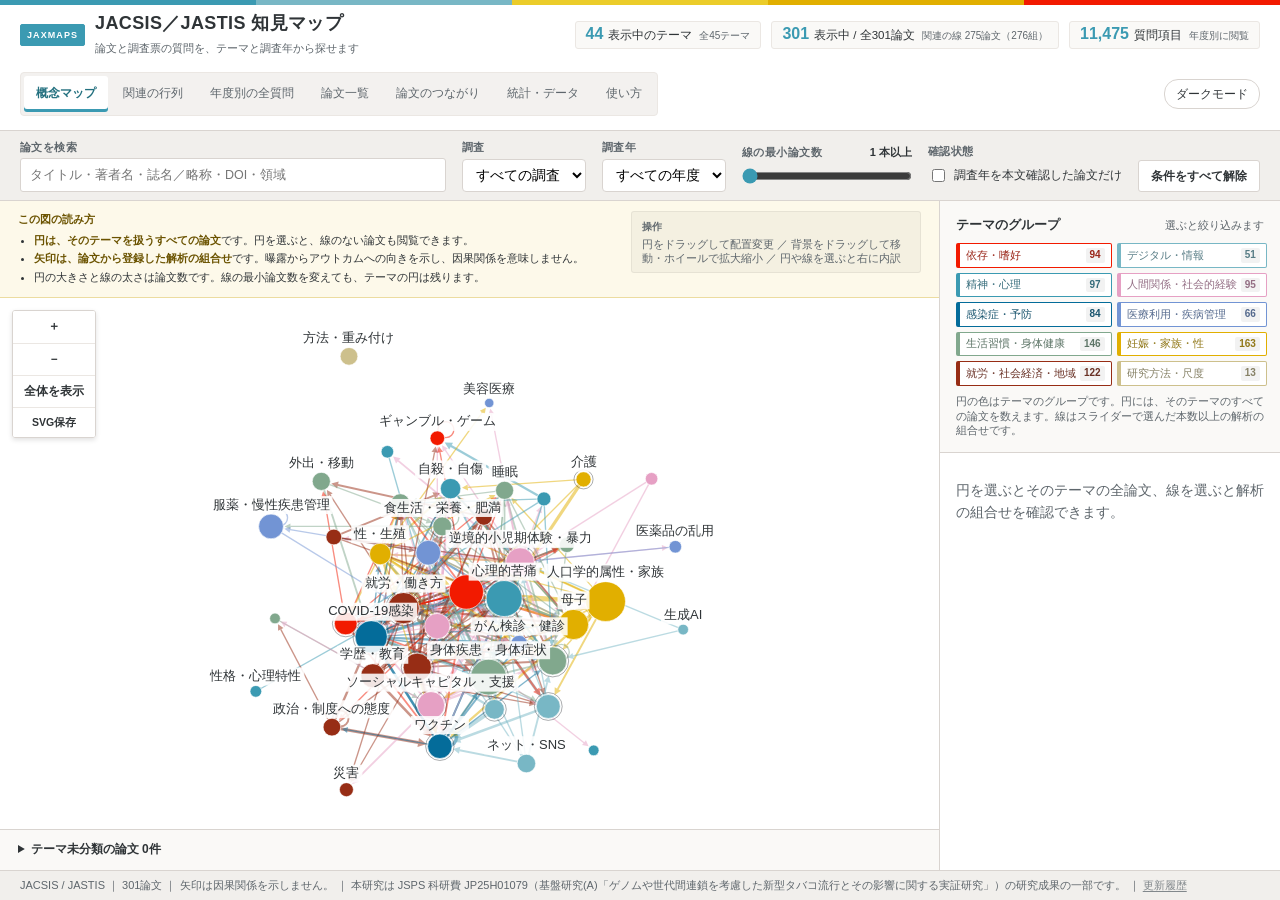
==== commit fc6eebe7: "自動更新 2026-11-07 Co-Authored-By: Claude Fable 5.1 <noreply@anthropic.com>" ====
--- a/index.html
+++ b/index.html
@@ -2,7 +2,7 @@
 <html lang="ja"><head><meta charset="utf-8"><meta name="viewport" content="width=device-width,initial-scale=1">
 <title>JAxMAPs｜JACSIS/JASTIS 知見マップ</title>
 <script>try{var t=localStorage.getItem("jaxmaps-theme");if(t!=="light"&&t!=="dark")t=matchMedia("(prefers-color-scheme: dark)").matches?"dark":"light";document.documentElement.dataset.theme=t;}catch(e){}</script>
-<link rel="stylesheet" href="style.css?v=18baf71119f4"><link rel="stylesheet" href="survey.css?v=18baf71119f4"></head>
+<link rel="stylesheet" href="style.css?v=602d0068d38f"><link rel="stylesheet" href="survey.css?v=602d0068d38f"></head>
 <body>
 
 <header class="top-nav">
@@ -402,10 +402,10 @@
 
 <footer id="foot" class="app-footer"></footer>
 
-<script id="jaxmaps-data" type="application/json">{"meta":{"generated_from":["outputs/papers_v1.json","outputs/structured_all_v4.json","outputs/schema_v4.json","outputs/gold_waves_verified.json","outputs/paper_reviews.json"],"n_documents":329,"n_papers":300,"n_supplements":5,"excluded_documents":[{"kind":"not_jacsis_jastis","reason":"タバコ産業資金に関する声明（JACSIS/JASTIS のデータを使っていない）"},{"kind":"not_jacsis_jastis","reason":"Gravely らへのコメンタリー（JACSIS/JASTIS のデータを使っていない）"},{"kind":"supplement","reason":"補足資料・付録（親論文に付属し、単独の論文ではない）"},{"kind":"supplement","reason":"補足資料・付録（親論文に付属し、単独の論文ではない）"},{"kind":"supplement","reason":"補足資料・付録（親論文に付属し、単独の論文ではない）"},{"kind":"supplement","reason":"補足資料・付録（親論文に付属し、単独の論文ではない）"},{"kind":"supplement","reason":"補足資料・付録（親論文に付属し、単独の論文ではない）"}],"n_papers_by_doi":291,"n_papers_provisional":9,"n_wave_verified":204,"empty_cell_label":"主分類の登録なし／詳細未確認。副次解析や具体的概念まで確認した結果ではない。","counted_question_type":"主分類と本文で確認した関連解析","n_papers_on_map":300,"n_papers_with_analysis_pairs":275,"n_papers_without_topic":0,"n_papers_with_authors":300,"n_scales":24},"domains":{"tobacco":"紙巻たばこ・加熱式たばこ・電子たばこ・ニコチン製品の使用や規制","alcohol":"飲酒・アルコール関連問題","gambling_gaming":"ギャンブル・オンラインゲーム・ガチャ課金","internet_sns":"インターネット・SNS・スマートフォンの利用や依存","generative_ai":"生成AI・チャットボットの利用","mental_distress":"心理的苦痛・抑うつ・不安（K6、PHQ、GADなど）","suicide_selfharm":"自殺念慮・自殺企図・自傷","loneliness_isolation":"孤独感・社会的孤立","social_capital_support":"ソーシャルキャピタル・社会的支援・人への信頼","ace_violence":"逆境的小児期体験・暴力・虐待・いじめ","covid19_infection":"COVID-19の感染・罹患後症状・感染対策行動","vaccination":"ワクチン接種・接種意向・ためらい","healthcare_access":"受診行動・受診控え・医療アクセス・医療費負担","cancer_screening_checkup":"がん検診・健康診断の受診","work_employment":"就労・失業・働き方・ワークエンゲージメント・テレワーク","income_poverty":"所得・貧困・経済困窮・食料不安","sleep":"睡眠","diet_nutrition_obesity":"食生活・栄養・体重・肥満","physical_activity":"身体活動・運動・座位行動","oral_health":"口腔の健康・歯科","maternal_child":"妊娠・出産・育児・母子の健康","caregiving":"家族介護・ケア役割","sexual_reproductive":"性の健康・性的マイノリティ・不妊","disaster_preparedness":"災害への備え・災害の影響","medication_adherence_chronic":"服薬・慢性疾患の管理","health_literacy_information":"健康情報の入手・ヘルスリテラシー・誤情報","qol_wellbeing":"生活の質・主観的健康感・ウェルビーイング","methodology_weighting":"調査手法・重み付け（IPW）・尺度の検証そのものが研究対象（IPWを解析手段として使っただけでは該当しない）","physical_disease_symptoms":"身体疾患・身体症状（がん、循環器、呼吸器、疼痛・頭痛、感覚機能の障害、外傷など。検診の受診行動やQOL尺度とは区別する）","neurodevelopmental":"神経発達特性（ADHD特性、ASD特性など。尺度で測った特性であり、診断された精神疾患やK6等の心理的苦痛とは区別する）","medication_misuse":"医薬品の非医療的使用・乱用（市販薬のオーバードーズ、処方薬の目的外使用。服薬アドヒアランスとは区別する）","housing_environment":"居住・都市環境（住環境、緑地、地域の物理的環境、近隣の資源）","political_attitudes":"政治・制度への態度（政党支持、政府への信頼、政策への賛否。対人的な信頼やソーシャルキャピタルとは区別する）","demographics_family":"人口学的属性・家族構成（性別、年齢、婚姻、ひとり親、世帯構成そのものを主たる関心とする場合）","eating_disorder":"摂食障害（神経性やせ症、過食など）。心理的苦痛や体重・肥満とは区別する","psychotic_experiences":"精神病様体験・幻覚妄想様症状。K6等の心理的苦痛とは区別する","policy_campaign":"政策・キャンペーンの利用や参加（Go Toトラベル、給付金、補助制度の利用など）","cosmetic_medical":"美容医療・美容整形の利用","food_environment":"食環境・食料へのアクセス（こども食堂、コンビニ利用、食料品店へのアクセス）。食生活の内容そのものとは区別する","mobility_outing":"外出・移動行動（外出頻度、交通手段の利用）。身体活動の量とは区別する","education":"学歴・教育歴。所得や就労とは別の社会経済指標として扱う","beliefs_attitudes":"健康や心理に関する信念・態度（健康無関心、変わりうるという信念など）。ヘルスリテラシーや情報入手とは区別する","personality_traits":"性格・心理特性（ビッグファイブ／TIPI、楽観性、感謝、感情調節、先延ばし、反すう・対処スタイルなど、比較的安定した個人の心理的特性。心理的苦痛や信念・態度とは区別する）","family_relationship":"家族・パートナー関係の質（夫婦・パートナー関係、親子関係、同居家族との関係や会話、愛着スタイル。家族構成そのものは人口学的属性・家族、介護は介護として区別する）","health_campaign_media":"健康啓発キャンペーンやメディアへの接触（禁煙・健康ポスター、テレビCM、リーフレット、書籍、健康づくり運動の認知）。健康情報の探索・リテラシーや、たばこ会社の広告は区別する"},"domain_labels":{"tobacco":"たばこ","alcohol":"飲酒","gambling_gaming":"ギャンブル・ゲーム","internet_sns":"ネット・SNS","generative_ai":"生成AI","mental_distress":"心理的苦痛","suicide_selfharm":"自殺・自傷","loneliness_isolation":"孤独・社会的孤立","social_capital_support":"ソーシャルキャピタル・支援","ace_violence":"逆境的小児期体験・暴力","covid19_infection":"COVID-19感染","vaccination":"ワクチン","healthcare_access":"医療アクセス","cancer_screening_checkup":"がん検診・健診","work_employment":"就労・働き方","income_poverty":"所得・貧困","sleep":"睡眠","diet_nutrition_obesity":"食生活・栄養・肥満","physical_activity":"身体活動","oral_health":"口腔","maternal_child":"母子","caregiving":"介護","sexual_reproductive":"性・生殖","disaster_preparedness":"災害","medication_adherence_chronic":"服薬・慢性疾患管理","health_literacy_information":"健康情報・リテラシー","qol_wellbeing":"QOL・ウェルビーイング","methodology_weighting":"方法・重み付け","physical_disease_symptoms":"身体疾患・身体症状","neurodevelopmental":"神経発達特性","medication_misuse":"医薬品の乱用","housing_environment":"居住・都市環境","political_attitudes":"政治・制度への態度","demographics_family":"人口学的属性・家族","eating_disorder":"摂食障害","psychotic_experiences":"精神病様体験","policy_campaign":"政策・キャンペーン","cosmetic_medical":"美容医療","food_environment":"食環境・食料アクセス","mobility_outing":"外出・移動","education":"学歴・教育","beliefs_attitudes":"信念・態度","personality_traits":"性格・心理特性","family_relationship":"家族・パートナー関係の質","health_campaign_media":"健康啓発・メディア接触"},"display_groups":{"dependence_preference":{"label":"依存・嗜好","domains":["tobacco","alcohol","gambling_gaming"]},"digital_information":{"label":"デジタル・情報","domains":["internet_sns","generative_ai","health_literacy_information","beliefs_attitudes","health_campaign_media"]},"mental_psychological":{"label":"精神・心理","domains":["mental_distress","suicide_selfharm","neurodevelopmental","eating_disorder","psychotic_experiences","personality_traits"]},"relations_social":{"label":"人間関係・社会的経験","domains":["loneliness_isolation","social_capital_support","ace_violence","family_relationship"]},"infection_prevention":{"label":"感染症・予防","domains":["covid19_infection","vaccination"]},"healthcare_use":{"label":"医療利用・疾病管理","domains":["healthcare_access","cancer_screening_checkup","medication_adherence_chronic","medication_misuse","cosmetic_medical"]},"lifestyle_physical":{"label":"生活習慣・身体健康","domains":["sleep","diet_nutrition_obesity","physical_activity","oral_health","qol_wellbeing","physical_disease_symptoms","food_environment","mobility_outing"]},"family_sex":{"label":"妊娠・家族・性","domains":["maternal_child","caregiving","sexual_reproductive","demographics_family"]},"work_socioeconomic":{"label":"就労・社会経済・地域","domains":["work_employment","income_poverty","disaster_preparedness","housing_environment","political_attitudes","education","policy_campaign"]},"research_methods":{"label":"研究方法・尺度","domains":["methodology_weighting"]}},"scales":[{"scale":"新職業性ストレス簡易調査票","grades":["A"],"n_items":64,"years":[2020,2021],"main_categories":["Occupational factors"],"subcategories":["Current employment situation (e.g., full-time, part-time, unemployed, retired)","Brief Job Stress Questionnaire (job stressors, buffering factors, job satisfaction)"],"variables":["Occupational factors"],"references_ja":[],"references_en":[],"aliases":[],"domain":"work_employment","domain_conf":0.44,"domain_basis":"Jevの判定のみ（人手確認なし）","domain_note":"職場のストレス要因と反応を広く測る。就労・働き方と心理的苦痛にまたがる。確信度0.44。要確認。","item_count_basis":"原本の尺度名セル・結合セルに明示された行数。尺度の標準項目数とは異なります。"},{"scale":"ACE-J","grades":["A"],"n_items":15,"years":[2021],"main_categories":["Socioeconomic factors"],"subcategories":["Adverse childhood experience"],"variables":["Adverse childhood experience"],"references_ja":["https://onlinelibrary.wiley.com/doi/10.1111/pcn.13464"],"references_en":[],"aliases":[],"domain":"ace_violence","domain_conf":1.0,"domain_basis":"Jevの判定のみ（人手確認なし）","domain_note":null,"item_count_basis":"原本の尺度名セル・結合セルに明示された行数。尺度の標準項目数とは異なります。"},{"scale":"WFun","grades":["A"],"n_items":14,"years":[2020,2021],"main_categories":["Occupational factors"],"subcategories":["Work functioning impairment (WFun)"],"variables":["Approach to Work","Work functioning impairment"],"references_ja":["https://pubmed.ncbi.nlm.nih.gov/26345178/"],"references_en":[],"aliases":[],"domain":"work_employment","domain_conf":0.89,"domain_basis":"Jevの判定のみ（人手確認なし）","domain_note":null,"item_count_basis":"原本の尺度名セル・結合セルに明示された行数。尺度の標準項目数とは異なります。"},{"scale":"FCV-19S","grades":["A"],"n_items":14,"years":[2020,2021],"main_categories":["COVID-19-related factors","COVID-19 related factors"],"subcategories":["Fear of COVID-19 (FCV-19S)","Fear of COVID-19"],"variables":["Fear of COVID-19","Fear of COVID-20","Fear of COVID-21","Fear of COVID-22","Fear of COVID-23","Fear of COVID-24","Fear of COVID-25"],"references_ja":[],"references_en":["https://pmc.ncbi.nlm.nih.gov/articles/PMC7100496/"],"aliases":[],"domain":"covid19_infection","domain_conf":0.39,"domain_basis":"Jevの判定のみ（人手確認なし）","domain_note":"Fear of COVID-19 Scale。COVID-19に対する恐怖という心理的反応を測る。領域としてCOVID-19感染と心理的苦痛のどちらにも寄せられ、Jevの確信度も低い（0.39）。要確認。","item_count_basis":"原本の尺度名セル・結合セルに明示された行数。尺度の標準項目数とは異なります。"},{"scale":"K6","grades":["A"],"n_items":12,"years":[2020,2021],"main_categories":["Health-related factors","Usual and problematic behaviors"],"subcategories":["Depression (Kessler-6)","Daily-life behaviors (e.g.,going out)"],"variables":["Depression"],"references_ja":["https://pubmed.ncbi.nlm.nih.gov/18763695/"],"references_en":["https://pubmed.ncbi.nlm.nih.gov/12214795/"],"aliases":["Kessler-6"],"domain":"mental_distress","domain_conf":1.0,"domain_basis":"Jevの判定のみ（人手確認なし）","domain_note":null,"item_count_basis":"原本の尺度名セル・結合セルに明示された行数。尺度の標準項目数とは異なります。"},{"scale":"TIPI","grades":["A"],"n_items":10,"years":[2020],"main_categories":["Health-related factors"],"subcategories":["Personality (TIPI)"],"variables":["Personality"],"references_ja":["https://www.jstage.jst.go.jp/article/personality/21/1/21_40/_article/-char/ja/"],"references_en":["https://psycnet.apa.org/record/2003-09807-003"],"aliases":[],"domain":null,"domain_conf":0.8,"domain_basis":"Jevの判定のみ（人手確認なし）","domain_note":"Ten Item Personality Inventory。パーソナリティ特性を測る尺度で、現在の語彙に該当する領域が無い。語彙の不足として記録する。","item_count_basis":"原本の尺度名セル・結合セルに明示された行数。尺度の標準項目数とは異なります。"},{"scale":"EQ-5D","grades":["A"],"n_items":10,"years":[2020,2021],"main_categories":["Health-related factors","Usual and problematic behaviors"],"subcategories":["Health-related quality of life (EQ5D-5L)","Daily-life behaviors (e.g.,going out)","Change of physical or mental status","Pain","Anxiety, Depression"],"variables":["Health-related quality of life","Quality-Adjusted Life Year；QALY"],"references_ja":["https://www.niph.go.jp/journal/data/64-1/201564010008.pdf"],"references_en":[],"aliases":["EQ5D-5L"],"domain":"qol_wellbeing","domain_conf":1.0,"domain_basis":"Jevの判定のみ（人手確認なし）","domain_note":null,"item_count_basis":"原本の尺度名セル・結合セルに明示された行数。尺度の標準項目数とは異なります。"},{"scale":"ワクチン接種ためらい尺度(VHS)成人版","grades":["A"],"n_items":9,"years":[2021],"main_categories":["Other factors"],"subcategories":["Vaccine Hesitensy scale"],"variables":["Vaccine Hesitensy"],"references_ja":[],"references_en":["https://pubmed.ncbi.nlm.nih.gov/30940484/"],"aliases":[],"domain":"vaccination","domain_conf":1.0,"domain_basis":"Jevの判定のみ（人手確認なし）","domain_note":null,"item_count_basis":"原本の尺度名セル・結合セルに明示された行数。尺度の標準項目数とは異なります。"},{"scale":"J-ZBI","grades":["A"],"n_items":8,"years":[2020],"main_categories":["Household factors"],"subcategories":[],"variables":["Burden of elder care"],"references_ja":["荒井由美子.介護負担度の評価.総合リハビリテーシ\nョン 2002；30(11)：1005-9"],"references_en":["https://pubmed.ncbi.nlm.nih.gov/7203086/"],"aliases":[],"domain":"caregiving","domain_conf":0.94,"domain_basis":"Jevの判定のみ（人手確認なし）","domain_note":null,"item_count_basis":"原本の尺度名セル・結合セルに明示された行数。尺度の標準項目数とは異なります。"},{"scale":"SSS-8","grades":["A"],"n_items":8,"years":[2021],"main_categories":["Health-related factors"],"subcategories":["Somatic symptom scale (SSS-8)"],"variables":["Somatic symptoms"],"references_ja":["https://www.jstage.jst.go.jp/article/jjpm/56/9/56_931/_pdf"],"references_en":["https://pubmed.ncbi.nlm.nih.gov/24276929/"],"aliases":[],"domain":"physical_disease_symptoms","domain_conf":0.93,"domain_basis":"Jevの判定のみ（人手確認なし）","domain_note":null,"item_count_basis":"原本の尺度名セル・結合セルに明示された行数。尺度の標準項目数とは異なります。"},{"scale":"好意的性差別尺度","grades":["A"],"n_items":8,"years":[2021],"main_categories":["Other factors"],"subcategories":["Ambivalent Sexism Inventory"],"variables":["Gender"],"references_ja":["宇井美代子・山本眞理子　2001　Ambivalent Sexism \nInventory （ASI）日本語版の信頼性と妥当性の検\n討　日本社会心理学会第42回大会発表論文集，\n300-301．"],"references_en":["Glick, P., & Fiske, S. T. 1996　The Ambivalent Sexism \nInventory: Differentiating Hostile and Benevolent \nSexism Journal of Personality and Social Psychology, \n70, 491-512."],"aliases":[],"domain":"beliefs_attitudes","domain_conf":0.61,"domain_basis":"Jevの判定のみ（人手確認なし）","domain_note":null,"item_count_basis":"原本の尺度名セル・結合セルに明示された行数。尺度の標準項目数とは異なります。"},{"scale":"食事関連QOL尺度","grades":["A"],"n_items":8,"years":[2021],"main_categories":["Other factors"],"subcategories":["Diet related quality of life"],"variables":["Diet related quality of life"],"references_ja":["https://www.jstage.jst.go.jp/article/jph/66/3/66_18-062/_pdf/-char/ja"],"references_en":["Satter Eating Competence Model(ecSatter)　https://www.sciencedirect.com/science/article/pii/S1499404607000942"],"aliases":[],"domain":"diet_nutrition_obesity","domain_conf":0.92,"domain_basis":"Jevの判定のみ（人手確認なし）","domain_note":null,"item_count_basis":"原本の尺度名セル・結合セルに明示された行数。尺度の標準項目数とは異なります。"},{"scale":"食料不安の経験尺度（FIES）","grades":["A"],"n_items":8,"years":[2021],"main_categories":["Other factors"],"subcategories":["Food insecurity experience scale"],"variables":["Food insecurity experience"],"references_ja":[],"references_en":[],"aliases":[],"domain":"income_poverty","domain_conf":0.96,"domain_basis":"Jevの判定のみ（人手確認なし）","domain_note":null,"item_count_basis":"原本の尺度名セル・結合セルに明示された行数。尺度の標準項目数とは異なります。"},{"scale":"Vaccine conspiracy belief scale","grades":["A"],"n_items":7,"years":[2021],"main_categories":["Risk communication"],"subcategories":["Personal value and beliefs"],"variables":["Vaccine conspiracy belief"],"references_ja":[],"references_en":["https://www.sciencedirect.com/science/article/pii/S2405852116300325"],"aliases":[],"domain":"vaccination","domain_conf":0.78,"domain_basis":"Jevの判定のみ（人手確認なし）","domain_note":null,"item_count_basis":"原本の尺度名セル・結合セルに明示された行数。尺度の標準項目数とは異なります。"},{"scale":"UCLA-LS3 (SF-3)","grades":["A"],"n_items":6,"years":[2020,2021],"main_categories":["Health-related factors","Usual and problematic behaviors"],"subcategories":["Depression (Kessler-6)","Daily-life behaviors (e.g., going out)"],"variables":["Lonliness"],"references_ja":["https://pubmed.ncbi.nlm.nih.gov/31349835/"],"references_en":["https://pubmed.ncbi.nlm.nih.gov/8576833/"],"aliases":[],"domain":"loneliness_isolation","domain_conf":0.55,"domain_basis":"人手で訂正","domain_note":"UCLA Loneliness Scale 第3版の短縮版であり、測っているのは孤独感。Jevは心理的苦痛を選んだが（確信度0.55）、尺度の定義から訂正した。","item_count_basis":"原本の尺度名セル・結合セルに明示された行数。尺度の標準項目数とは異なります。"},{"scale":"日本語版Lubben Social Network Scale短縮版","grades":["A"],"n_items":6,"years":[2021],"main_categories":["Social networking"],"subcategories":["Japanese version of the abbreviated Lubben Social Network Scale"],"variables":["Social networking"],"references_ja":["https://www.jstage.jst.go.jp/article/geriatrics/48/2/48_2_149/_pdf,"],"references_en":["https://journals.lww.com/familyandcommunityhealth/citation/1988/11000/assessing_social_networks_among_elderly.8.aspx"],"aliases":[],"domain":"social_capital_support","domain_conf":0.54,"domain_basis":"Jevの判定のみ（人手確認なし）","domain_note":null,"item_count_basis":"原本の尺度名セル・結合セルに明示された行数。尺度の標準項目数とは異なります。"},{"scale":"De Jong Jong Gierveld short scales for emotional and social","grades":["A"],"n_items":6,"years":[2021],"main_categories":["Health-related factors"],"subcategories":["Loneliness(De Jong Jong Gierveld short scales for emotional and social)"],"variables":["Loneliness"],"references_ja":[],"references_en":["https://pubmed.ncbi.nlm.nih.gov/20730083/"],"aliases":[],"domain":"loneliness_isolation","domain_conf":1.0,"domain_basis":"Jevの判定のみ（人手確認なし）","domain_note":null,"item_count_basis":"原本の尺度名セル・結合セルに明示された行数。尺度の標準項目数とは異なります。"},{"scale":"COVID-19 Vaccine Confidence Scale","grades":["A"],"n_items":6,"years":[2021],"main_categories":["COVID-19-related factors"],"subcategories":["Oxford COVID-19 Vaccine Confidence & Complacency Scale"],"variables":["COVID-19 Vaccine Confidence"],"references_ja":[],"references_en":["https://pubmed.ncbi.nlm.nih.gov/33305716/"],"aliases":[],"domain":"vaccination","domain_conf":1.0,"domain_basis":"Jevの判定のみ（人手確認なし）","domain_note":null,"item_count_basis":"原本の尺度名セル・結合セルに明示された行数。尺度の標準項目数とは異なります。"},{"scale":"LOT-R","grades":["A"],"n_items":6,"years":[2021],"main_categories":["Risk communication"],"subcategories":["Time management and procrastination?"],"variables":["optimism"],"references_ja":["https://www.jstage.jst.go.jp/article/jahp/15/1/15_59/_article/-char/ja/"],"references_en":[],"aliases":[],"domain":"beliefs_attitudes","domain_conf":0.43,"domain_basis":"Jevの判定のみ（人手確認なし）","domain_note":null,"item_count_basis":"原本の尺度名セル・結合セルに明示された行数。尺度の標準項目数とは異なります。"},{"scale":"CCHL","grades":["A"],"n_items":5,"years":[2020],"main_categories":["Risk communication"],"subcategories":["Health literacy (CCHL)"],"variables":["Health literacy"],"references_ja":["https://pubmed.ncbi.nlm.nih.gov/18515303/"],"references_en":[],"aliases":[],"domain":"health_literacy_information","domain_conf":1.0,"domain_basis":"Jevの判定のみ（人手確認なし）","domain_note":null,"item_count_basis":"原本の尺度名セル・結合セルに明示された行数。尺度の標準項目数とは異なります。"},{"scale":"CAGE","grades":["A"],"n_items":4,"years":[2020],"main_categories":["Usual and problematic behaviors"],"subcategories":["Problematic alcohol behaviors (including CAGE questionnaire)"],"variables":["Problematic alcohol behaviors"],"references_ja":[],"references_en":["https://pubmed.ncbi.nlm.nih.gov/6471323/"],"aliases":[],"domain":"alcohol","domain_conf":1.0,"domain_basis":"Jevの判定のみ（人手確認なし）","domain_note":null,"item_count_basis":"原本の尺度名セル・結合セルに明示された行数。尺度の標準項目数とは異なります。"},{"scale":"HRQOL-4","grades":["A"],"n_items":3,"years":[2021],"main_categories":["Other factors"],"subcategories":["Quality life (HR-QoL4)"],"variables":["mental status"],"references_ja":["https://onlinelibrary.wiley.com/doi/10.1002/1348-9585.12152\nhttps://www.ncbi.nlm.nih.gov/pmc/articles/PMC6970402/"],"references_en":[],"aliases":[],"domain":"qol_wellbeing","domain_conf":0.99,"domain_basis":"Jevの判定のみ（人手確認なし）","domain_note":null,"item_count_basis":"原本の尺度名セル・結合セルに明示された行数。尺度の標準項目数とは異なります。"},{"scale":"OCEANS coronavirus conspiracy scale","grades":["A"],"n_items":3,"years":[2021],"main_categories":["COVID-19-related factors"],"subcategories":["Oxford COVID-19 Vaccine Confidence & Complacency Scale"],"variables":["coronavirus conspiracy beliefs"],"references_ja":[],"references_en":[],"aliases":[],"domain":"vaccination","domain_conf":0.94,"domain_basis":"Jevの判定のみ（人手確認なし）","domain_note":null,"item_count_basis":"原本の尺度名セル・結合セルに明示された行数。尺度の標準項目数とは異なります。"},{"scale":"WHO-HPQ（Health and work Performance Questionnaire）","grades":["A"],"n_items":1,"years":[2021],"main_categories":["Occupational factors"],"subcategories":["WHO work performance"],"variables":["mental status"],"references_ja":["https://pubmed.ncbi.nlm.nih.gov/32173661/"],"references_en":[],"aliases":[],"domain":"work_employment","domain_conf":0.98,"domain_basis":"Jevの判定のみ（人手確認なし）","domain_note":null,"item_count_basis":"原本の尺度名セル・結合セルに明示された行数。尺度の標準項目数とは異なります。"}],"survey_crosswalk":[{"subcategory":"JAxMAPs追加：健康啓発・メディア接触","main_category":"JAxMAPs追加分類","n_survey_items":64,"count_unit":"設問","domain":"health_campaign_media","domain_label":"健康啓発・メディア接触","mapping_conf":null,"mapping_basis":"キーワード候補＋Jev判定・人手未確認（全年度）","n_papers_as_main":0},{"subcategory":"Olympic Games perception and impact","main_category":"Other factors","n_survey_items":51,"domain":null,"domain_label":null,"mapping_conf":0.73,"n_papers_as_main":0},{"subcategory":"JAxMAPs追加：家族・パートナー関係の質","main_category":"JAxMAPs追加分類","n_survey_items":29,"count_unit":"設問","domain":"family_relationship","domain_label":"家族・パートナー関係の質","mapping_conf":null,"mapping_basis":"キーワード候補＋Jev判定・人手未確認（全年度）","n_papers_as_main":0},{"subcategory":"Time management and procrastination","main_category":"Risk communication","n_survey_items":14,"domain":null,"domain_label":null,"mapping_conf":0.76,"n_papers_as_main":0},{"subcategory":"Attention check","main_category":"Attention check","n_survey_items":10,"domain":null,"domain_label":null,"mapping_conf":0.68,"n_papers_as_main":0},{"subcategory":"Personality (TIPI)","main_category":"Health-related factors","n_survey_items":10,"domain":null,"domain_label":null,"mapping_conf":0.67,"n_papers_as_main":0},{"subcategory":"JAxMAPs追加：性格・心理特性","main_category":"JAxMAPs追加分類","n_survey_items":10,"count_unit":"設問","domain":"personality_traits","domain_label":"性格・心理特性","mapping_conf":null,"mapping_basis":"キーワード候補＋Jev判定・人手未確認（全年度）","n_papers_as_main":0},{"subcategory":"Household expenditures on eating out, entertainment, or education","main_category":"Usual and problematic behaviors","n_survey_items":6,"domain":null,"domain_label":null,"mapping_conf":0.53,"n_papers_as_main":0},{"subcategory":"Time management and procrastination?","main_category":"Risk communication","n_survey_items":6,"domain":null,"domain_label":null,"mapping_conf":0.72,"n_papers_as_main":0},{"subcategory":"JAxMAPs追加：服薬・慢性疾患管理","main_category":"JAxMAPs追加分類","n_survey_items":55,"count_unit":"設問","domain":"medication_adherence_chronic","domain_label":"服薬・慢性疾患管理","mapping_conf":null,"mapping_basis":"キーワード候補＋Jev判定・人手未確認（全年度）","n_papers_as_main":1},{"subcategory":"JAxMAPs追加：方法・重み付け","main_category":"JAxMAPs追加分類","n_survey_items":22,"count_unit":"設問","domain":"methodology_weighting","domain_label":"方法・重み付け","mapping_conf":null,"mapping_basis":"キーワード候補＋Jev判定・人手未確認（全年度）","n_papers_as_main":1},{"subcategory":"JAxMAPs追加：精神病様体験","main_category":"JAxMAPs追加分類","n_survey_items":12,"count_unit":"設問","domain":"psychotic_experiences","domain_label":"精神病様体験","mapping_conf":null,"mapping_basis":"キーワード候補＋Jev判定・人手未確認（全年度）","n_papers_as_main":1},{"subcategory":"JAxMAPs追加：摂食障害","main_category":"JAxMAPs追加分類","n_survey_items":9,"count_unit":"設問","domain":"eating_disorder","domain_label":"摂食障害","mapping_conf":null,"mapping_basis":"キーワード候補＋Jev判定・人手未確認（全年度）","n_papers_as_main":1},{"subcategory":"JAxMAPs追加：美容医療","main_category":"JAxMAPs追加分類","n_survey_items":1,"count_unit":"設問","domain":"cosmetic_medical","domain_label":"美容医療","mapping_conf":null,"mapping_basis":"キーワード候補＋Jev判定・人手未確認（全年度）","n_papers_as_main":1},{"subcategory":"JAxMAPs追加：ネット・SNS","main_category":"JAxMAPs追加分類","n_survey_items":77,"count_unit":"設問","domain":"internet_sns","domain_label":"ネット・SNS","mapping_conf":null,"mapping_basis":"キーワード候補＋Jev判定・人手未確認（全年度）","n_papers_as_main":2},{"subcategory":"JAxMAPs追加：医薬品の乱用","main_category":"JAxMAPs追加分類","n_survey_items":61,"count_unit":"設問","domain":"medication_misuse","domain_label":"医薬品の乱用","mapping_conf":null,"mapping_basis":"キーワード候補＋Jev判定・人手未確認（全年度）","n_papers_as_main":2},{"subcategory":"JAxMAPs追加：食環境・食料アクセス","main_category":"JAxMAPs追加分類","n_survey_items":29,"count_unit":"設問","domain":"food_environment","domain_label":"食環境・食料アクセス","mapping_conf":null,"mapping_basis":"キーワード候補＋Jev判定・人手未確認（全年度）","n_papers_as_main":2},{"subcategory":"JAxMAPs追加：生成AI","main_category":"JAxMAPs追加分類","n_survey_items":15,"count_unit":"設問","domain":"generative_ai","domain_label":"生成AI","mapping_conf":null,"mapping_basis":"キーワード候補＋Jev判定・人手未確認（全年度）","n_papers_as_main":2},{"subcategory":"JAxMAPs追加：災害","main_category":"JAxMAPs追加分類","n_survey_items":12,"count_unit":"設問","domain":"disaster_preparedness","domain_label":"災害","mapping_conf":null,"mapping_basis":"キーワード候補＋Jev判定・人手未確認（全年度）","n_papers_as_main":2},{"subcategory":"JAxMAPs追加：睡眠","main_category":"JAxMAPs追加分類","n_survey_items":91,"count_unit":"設問","domain":"sleep","domain_label":"睡眠","mapping_conf":null,"mapping_basis":"キーワード候補＋Jev判定・人手未確認（全年度）","n_papers_as_main":3},{"subcategory":"JAxMAPs追加：学歴・教育","main_category":"JAxMAPs追加分類","n_survey_items":44,"count_unit":"設問","domain":"education","domain_label":"学歴・教育","mapping_conf":null,"mapping_basis":"キーワード候補＋Jev判定・人手未確認（全年度）","n_papers_as_main":3},{"subcategory":"JAxMAPs追加：居住・都市環境","main_category":"JAxMAPs追加分類","n_survey_items":35,"count_unit":"設問","domain":"housing_environment","domain_label":"居住・都市環境","mapping_conf":null,"mapping_basis":"キーワード候補＋Jev判定・人手未確認（全年度）","n_papers_as_main":3},{"subcategory":"Academic attainment","main_category":"Socioeconomic factors","n_survey_items":31,"domain":"education","domain_label":"学歴・教育","mapping_conf":1.0,"n_papers_as_main":3},{"subcategory":"House ownership and rooms","main_category":"Socioeconomic factors","n_survey_items":17,"domain":"housing_environment","domain_label":"居住・都市環境","mapping_conf":0.99,"n_papers_as_main":3},{"subcategory":"Life of students","main_category":"Occupational factors","n_survey_items":10,"domain":"education","domain_label":"学歴・教育","mapping_conf":0.37,"n_papers_as_main":3},{"subcategory":"Parents' educational background","main_category":"Socioeconomic factors","n_survey_items":2,"domain":"education","domain_label":"学歴・教育","mapping_conf":0.98,"n_papers_as_main":3},{"subcategory":"JAxMAPs追加：食生活・栄養・肥満","main_category":"JAxMAPs追加分類","n_survey_items":77,"count_unit":"設問","domain":"diet_nutrition_obesity","domain_label":"食生活・栄養・肥満","mapping_conf":null,"mapping_basis":"キーワード候補＋Jev判定・人手未確認（全年度）","n_papers_as_main":4},{"subcategory":"Daily-life behaviors (e.g., going out)","main_category":"Usual and problematic behaviors","n_survey_items":58,"domain":"mobility_outing","domain_label":"外出・移動","mapping_conf":0.99,"n_papers_as_main":4},{"subcategory":"JAxMAPs追加：外出・移動","main_category":"JAxMAPs追加分類","n_survey_items":38,"count_unit":"設問","domain":"mobility_outing","domain_label":"外出・移動","mapping_conf":null,"mapping_basis":"キーワード候補＋Jev判定・人手未確認（全年度）","n_papers_as_main":4},{"subcategory":"JAxMAPs追加：介護","main_category":"JAxMAPs追加分類","n_survey_items":37,"count_unit":"設問","domain":"caregiving","domain_label":"介護","mapping_conf":null,"mapping_basis":"キーワード候補＋Jev判定・人手未確認（全年度）","n_papers_as_main":4},{"subcategory":"Lifestyle changes during states of emergency","main_category":"Household factors","n_survey_items":35,"domain":"mobility_outing","domain_label":"外出・移動","mapping_conf":0.25,"n_papers_as_main":4},{"subcategory":"Caregiving (e.g., time, severity)","main_category":"Household factors","n_survey_items":34,"domain":"caregiving","domain_label":"介護","mapping_conf":1.0,"n_papers_as_main":4},{"subcategory":"Frequency of eating out","main_category":"Usual and problematic behaviors","n_survey_items":16,"domain":"diet_nutrition_obesity","domain_label":"食生活・栄養・肥満","mapping_conf":0.95,"n_papers_as_main":4},{"subcategory":"Diet related quality of life","main_category":"Other factors","n_survey_items":8,"domain":"diet_nutrition_obesity","domain_label":"食生活・栄養・肥満","mapping_conf":0.81,"n_papers_as_main":4},{"subcategory":"Weight and height","main_category":"Household factors","n_survey_items":1,"domain":"diet_nutrition_obesity","domain_label":"食生活・栄養・肥満","mapping_conf":1.0,"n_papers_as_main":4},{"subcategory":"JAxMAPs追加：政治・制度への態度","main_category":"JAxMAPs追加分類","n_survey_items":27,"count_unit":"設問","domain":"political_attitudes","domain_label":"政治・制度への態度","mapping_conf":null,"mapping_basis":"キーワード候補＋Jev判定・人手未確認（全年度）","n_papers_as_main":5},{"subcategory":"Trust in government","main_category":"Other factors","n_survey_items":17,"domain":"political_attitudes","domain_label":"政治・制度への態度","mapping_conf":1.0,"n_papers_as_main":5},{"subcategory":"JAxMAPs追加：人口学的属性・家族","main_category":"JAxMAPs追加分類","n_survey_items":231,"count_unit":"設問","domain":"demographics_family","domain_label":"人口学的属性・家族","mapping_conf":null,"mapping_basis":"キーワード候補＋Jev判定・人手未確認（全年度）","n_papers_as_main":6},{"subcategory":"JAxMAPs追加：身体活動","main_category":"JAxMAPs追加分類","n_survey_items":59,"count_unit":"設問","domain":"physical_activity","domain_label":"身体活動","mapping_conf":null,"mapping_basis":"キーワード候補＋Jev判定・人手未確認（全年度）","n_papers_as_main":6},{"subcategory":"JAxMAPs追加：ギャンブル・ゲーム","main_category":"JAxMAPs追加分類","n_survey_items":41,"count_unit":"設問","domain":"gambling_gaming","domain_label":"ギャンブル・ゲーム","mapping_conf":null,"mapping_basis":"キーワード候補＋Jev判定・人手未確認（全年度）","n_papers_as_main":6},{"subcategory":"Daily time schedule (e.g., watching television, using social media, sedentary time, sleeping time,screen time)","main_category":"Partner/Spouse/Children","n_survey_items":23,"domain":"physical_activity","domain_label":"身体活動","mapping_conf":0.74,"n_papers_as_main":6},{"subcategory":"Marital status","main_category":"Socioeconomic factors","n_survey_items":16,"domain":"demographics_family","domain_label":"人口学的属性・家族","mapping_conf":1.0,"n_papers_as_main":6},{"subcategory":"Number of household members","main_category":"Household factors","n_survey_items":10,"domain":"demographics_family","domain_label":"人口学的属性・家族","mapping_conf":1.0,"n_papers_as_main":6},{"subcategory":"JAxMAPs追加：神経発達特性","main_category":"JAxMAPs追加分類","n_survey_items":8,"count_unit":"設問","domain":"neurodevelopmental","domain_label":"神経発達特性","mapping_conf":null,"mapping_basis":"キーワード候補＋Jev判定・人手未確認（全年度）","n_papers_as_main":6},{"subcategory":"JAxMAPs追加：自殺・自傷","main_category":"JAxMAPs追加分類","n_survey_items":7,"count_unit":"設問","domain":"suicide_selfharm","domain_label":"自殺・自傷","mapping_conf":null,"mapping_basis":"キーワード候補＋Jev判定・人手未確認（全年度）","n_papers_as_main":6},{"subcategory":"Age of children","main_category":"Partner/Spouse/Children","n_survey_items":2,"domain":"demographics_family","domain_label":"人口学的属性・家族","mapping_conf":0.98,"n_papers_as_main":6},{"subcategory":"JAxMAPs追加：政策・キャンペーン","main_category":"JAxMAPs追加分類","n_survey_items":24,"count_unit":"設問","domain":"policy_campaign","domain_label":"政策・キャンペーン","mapping_conf":null,"mapping_basis":"キーワード候補＋Jev判定・人手未確認（全年度）","n_papers_as_main":7},{"subcategory":"Use of public support","main_category":"Socioeconomic factors","n_survey_items":23,"domain":"policy_campaign","domain_label":"政策・キャンペーン","mapping_conf":0.82,"n_papers_as_main":7},{"subcategory":"Method of collecting COVID-19-related information and its reliance","main_category":"COVID-19-related factors","n_survey_items":40,"domain":"health_literacy_information","domain_label":"健康情報・リテラシー","mapping_conf":0.71,"n_papers_as_main":8},{"subcategory":"Use of mass media as a source of information","main_category":"Risk communication","n_survey_items":40,"domain":"health_literacy_information","domain_label":"健康情報・リテラシー","mapping_conf":0.99,"n_papers_as_main":8},{"subcategory":"JAxMAPs追加：健康情報・リテラシー","main_category":"JAxMAPs追加分類","n_survey_items":31,"count_unit":"設問","domain":"health_literacy_information","domain_label":"健康情報・リテラシー","mapping_conf":null,"mapping_basis":"キーワード候補＋Jev判定・人手未確認（全年度）","n_papers_as_main":8},{"subcategory":"JAxMAPs追加：がん検診・健診","main_category":"JAxMAPs追加分類","n_survey_items":29,"count_unit":"設問","domain":"cancer_screening_checkup","domain_label":"がん検診・健診","mapping_conf":null,"mapping_basis":"キーワード候補＋Jev判定・人手未確認（全年度）","n_papers_as_main":8},{"subcategory":"Annual health checkup","main_category":"Health-related factors","n_survey_items":26,"domain":"cancer_screening_checkup","domain_label":"がん検診・健診","mapping_conf":0.98,"n_papers_as_main":8},{"subcategory":"Health literacy (CCHL)","main_category":"Risk communication","n_survey_items":5,"domain":"health_literacy_information","domain_label":"健康情報・リテラシー","mapping_conf":1.0,"n_papers_as_main":8},{"subcategory":"JAxMAPs追加：信念・態度","main_category":"JAxMAPs追加分類","n_survey_items":196,"count_unit":"設問","domain":"beliefs_attitudes","domain_label":"信念・態度","mapping_conf":null,"mapping_basis":"キーワード候補＋Jev判定・人手未確認（全年度）","n_papers_as_main":9},{"subcategory":"JAxMAPs追加：飲酒","main_category":"JAxMAPs追加分類","n_survey_items":137,"count_unit":"設問","domain":"alcohol","domain_label":"飲酒","mapping_conf":null,"mapping_basis":"キーワード候補＋Jev判定・人手未確認（全年度）","n_papers_as_main":9},{"subcategory":"Fear of death, infection, traffic accident, etc.","main_category":"Risk communication","n_survey_items":13,"domain":"beliefs_attitudes","domain_label":"信念・態度","mapping_conf":0.33,"n_papers_as_main":9},{"subcategory":"Alcohol use","main_category":"Usual and problematic behaviors","n_survey_items":12,"domain":"alcohol","domain_label":"飲酒","mapping_conf":1.0,"n_papers_as_main":9},{"subcategory":"coronavirus conspiracy beliefs","main_category":"COVID-19-related factors","n_survey_items":10,"domain":"beliefs_attitudes","domain_label":"信念・態度","mapping_conf":0.72,"n_papers_as_main":9},{"subcategory":"Substance use","main_category":"Usual and problematic behaviors","n_survey_items":9,"domain":"alcohol","domain_label":"飲酒","mapping_conf":0.83,"n_papers_as_main":9},{"subcategory":"Ambivalent Sexism Inventory","main_category":"Other factors","n_survey_items":8,"domain":"beliefs_attitudes","domain_label":"信念・態度","mapping_conf":0.68,"n_papers_as_main":9},{"subcategory":"Personal value and beliefs","main_category":"Risk communication","n_survey_items":7,"domain":"beliefs_attitudes","domain_label":"信念・態度","mapping_conf":0.99,"n_papers_as_main":9},{"subcategory":"Problematic alcohol behaviors (including CAGE questionnaire)","main_category":"Usual and problematic behaviors","n_survey_items":4,"domain":"alcohol","domain_label":"飲酒","mapping_conf":1.0,"n_papers_as_main":9},{"subcategory":"JAxMAPs追加：口腔","main_category":"JAxMAPs追加分類","n_survey_items":133,"count_unit":"設問","domain":"oral_health","domain_label":"口腔","mapping_conf":null,"mapping_basis":"キーワード候補＋Jev判定・人手未確認（全年度）","n_papers_as_main":11},{"subcategory":"JAxMAPs追加：所得・貧困","main_category":"JAxMAPs追加分類","n_survey_items":108,"count_unit":"設問","domain":"income_poverty","domain_label":"所得・貧困","mapping_conf":null,"mapping_basis":"キーワード候補＋Jev判定・人手未確認（全年度）","n_papers_as_main":11},{"subcategory":"Equivalent household income","main_category":"Socioeconomic factors","n_survey_items":23,"domain":"income_poverty","domain_label":"所得・貧困","mapping_conf":1.0,"n_papers_as_main":11},{"subcategory":"Loan or debt","main_category":"Socioeconomic factors","n_survey_items":22,"domain":"income_poverty","domain_label":"所得・貧困","mapping_conf":0.85,"n_papers_as_main":11},{"subcategory":"Food insecurity experience scale","main_category":"Other factors","n_survey_items":10,"domain":"income_poverty","domain_label":"所得・貧困","mapping_conf":0.97,"n_papers_as_main":11},{"subcategory":"Income change compared with the previous year","main_category":"Socioeconomic factors","n_survey_items":10,"domain":"income_poverty","domain_label":"所得・貧困","mapping_conf":1.0,"n_papers_as_main":11},{"subcategory":"Dental health","main_category":"Health-related factors","n_survey_items":9,"domain":"oral_health","domain_label":"口腔","mapping_conf":1.0,"n_papers_as_main":11},{"subcategory":"JAxMAPs追加：QOL・ウェルビーイング","main_category":"JAxMAPs追加分類","n_survey_items":127,"count_unit":"設問","domain":"qol_wellbeing","domain_label":"QOL・ウェルビーイング","mapping_conf":null,"mapping_basis":"キーワード候補＋Jev判定・人手未確認（全年度）","n_papers_as_main":14},{"subcategory":"Self-rated health","main_category":"Health-related factors","n_survey_items":10,"domain":"qol_wellbeing","domain_label":"QOL・ウェルビーイング","mapping_conf":1.0,"n_papers_as_main":14},{"subcategory":"Health-related quality of life (EQ5D-5L)","main_category":"Health-related factors","n_survey_items":5,"domain":"qol_wellbeing","domain_label":"QOL・ウェルビーイング","mapping_conf":1.0,"n_papers_as_main":14},{"subcategory":"Lifestyle changes after COVID-19 pandemic","main_category":"Partner/Spouse/Children","n_survey_items":4,"domain":"qol_wellbeing","domain_label":"QOL・ウェルビーイング","mapping_conf":0.4,"n_papers_as_main":14},{"subcategory":"Quality life (HR-QoL4)","main_category":"Other factors","n_survey_items":3,"domain":"qol_wellbeing","domain_label":"QOL・ウェルビーイング","mapping_conf":1.0,"n_papers_as_main":14},{"subcategory":"Self-rated happiness","main_category":"Health-related factors","n_survey_items":1,"domain":"qol_wellbeing","domain_label":"QOL・ウェルビーイング","mapping_conf":1.0,"n_papers_as_main":14},{"subcategory":"JAxMAPs追加：孤独・社会的孤立","main_category":"JAxMAPs追加分類","n_survey_items":41,"count_unit":"設問","domain":"loneliness_isolation","domain_label":"孤独・社会的孤立","mapping_conf":null,"mapping_basis":"キーワード候補＋Jev判定・人手未確認（全年度）","n_papers_as_main":16},{"subcategory":"Loneliness(De Jong Jong Gierveld short scales for emotional and social)","main_category":"Health-related factors","n_survey_items":13,"domain":"loneliness_isolation","domain_label":"孤独・社会的孤立","mapping_conf":1.0,"n_papers_as_main":16},{"subcategory":"JAxMAPs追加：性・生殖","main_category":"JAxMAPs追加分類","n_survey_items":76,"count_unit":"設問","domain":"sexual_reproductive","domain_label":"性・生殖","mapping_conf":null,"mapping_basis":"キーワード候補＋Jev判定・人手未確認（全年度）","n_papers_as_main":17},{"subcategory":"JAxMAPs追加：医療アクセス","main_category":"JAxMAPs追加分類","n_survey_items":205,"count_unit":"設問","domain":"healthcare_access","domain_label":"医療アクセス","mapping_conf":null,"mapping_basis":"キーワード候補＋Jev判定・人手未確認（全年度）","n_papers_as_main":18},{"subcategory":"JAxMAPs追加：ソーシャルキャピタル・支援","main_category":"JAxMAPs追加分類","n_survey_items":112,"count_unit":"設問","domain":"social_capital_support","domain_label":"ソーシャルキャピタル・支援","mapping_conf":null,"mapping_basis":"キーワード候補＋Jev判定・人手未確認（全年度）","n_papers_as_main":18},{"subcategory":"Delayed medical care due to COVID-19 pandemic","main_category":"COVID-19-related factors","n_survey_items":48,"domain":"healthcare_access","domain_label":"医療アクセス","mapping_conf":1.0,"n_papers_as_main":18},{"subcategory":"Experiencing admission to hospital","main_category":"Health-related factors","n_survey_items":31,"domain":"healthcare_access","domain_label":"医療アクセス","mapping_conf":0.87,"n_papers_as_main":18},{"subcategory":"Intergenerational interactions","main_category":"Social networking","n_survey_items":20,"domain":"social_capital_support","domain_label":"ソーシャルキャピタル・支援","mapping_conf":0.61,"n_papers_as_main":18},{"subcategory":"Types of health insurance","main_category":"Socioeconomic factors","n_survey_items":18,"domain":"healthcare_access","domain_label":"医療アクセス","mapping_conf":0.99,"n_papers_as_main":18},{"subcategory":"Delayed medical care due to COVID-19","main_category":"Partner/Spouse/Children","n_survey_items":13,"domain":"healthcare_access","domain_label":"医療アクセス","mapping_conf":1.0,"n_papers_as_main":18},{"subcategory":"Trust in one’s community?","main_category":"Other factors","n_survey_items":9,"domain":"social_capital_support","domain_label":"ソーシャルキャピタル・支援","mapping_conf":1.0,"n_papers_as_main":18},{"subcategory":"Japanese version of the abbreviated Lubben Social Network Scale","main_category":"Social networking","n_survey_items":6,"domain":"social_capital_support","domain_label":"ソーシャルキャピタル・支援","mapping_conf":0.5,"n_papers_as_main":18},{"subcategory":"JAxMAPs追加：ワクチン","main_category":"JAxMAPs追加分類","n_survey_items":158,"count_unit":"設問","domain":"vaccination","domain_label":"ワクチン","mapping_conf":null,"mapping_basis":"キーワード候補＋Jev判定・人手未確認（全年度）","n_papers_as_main":26},{"subcategory":"Behavior change after COVID-19 vaccine","main_category":"COVID-19-related factors","n_survey_items":39,"domain":"vaccination","domain_label":"ワクチン","mapping_conf":0.85,"n_papers_as_main":26},{"subcategory":"Perception of COVID-19 vaccine","main_category":"COVID-19-related factors","n_survey_items":30,"domain":"vaccination","domain_label":"ワクチン","mapping_conf":1.0,"n_papers_as_main":26},{"subcategory":"Experiencing side effects after vaccination","main_category":"COVID-19-related factors","n_survey_items":18,"domain":"vaccination","domain_label":"ワクチン","mapping_conf":1.0,"n_papers_as_main":26},{"subcategory":"Receipt of COVID-19 vaccine (number of doses)","main_category":"COVID-19-related factors","n_survey_items":14,"domain":"vaccination","domain_label":"ワクチン","mapping_conf":1.0,"n_papers_as_main":26},{"subcategory":"Vaccine Conspiracy Belief Scale","main_category":"Other factors","n_survey_items":10,"domain":"vaccination","domain_label":"ワクチン","mapping_conf":0.88,"n_papers_as_main":26},{"subcategory":"HPV vaccination attitudes and experiences","main_category":"Health-related factors","n_survey_items":10,"domain":"vaccination","domain_label":"ワクチン","mapping_conf":1.0,"n_papers_as_main":26},{"subcategory":"Oxford COVID-19 Vaccine Confidence & Complacency Scale","main_category":"COVID-19-related factors","n_survey_items":10,"domain":"vaccination","domain_label":"ワクチン","mapping_conf":1.0,"n_papers_as_main":26},{"subcategory":"Vaccine Hesitensy scale","main_category":"Other factors","n_survey_items":9,"domain":"vaccination","domain_label":"ワクチン","mapping_conf":1.0,"n_papers_as_main":26},{"subcategory":"Vaccination for seasonal influenza","main_category":"Partner/Spouse/Children","n_survey_items":6,"domain":"vaccination","domain_label":"ワクチン","mapping_conf":1.0,"n_papers_as_main":26},{"subcategory":"JAxMAPs追加：就労・働き方","main_category":"JAxMAPs追加分類","n_survey_items":343,"count_unit":"設問","domain":"work_employment","domain_label":"就労・働き方","mapping_conf":null,"mapping_basis":"キーワード候補＋Jev判定・人手未確認（全年度）","n_papers_as_main":27},{"subcategory":"Current employment situation (e.g., full-time, part-time, unemployed, retired)","main_category":"Occupational factors","n_survey_items":58,"domain":"work_employment","domain_label":"就労・働き方","mapping_conf":1.0,"n_papers_as_main":27},{"subcategory":"Current occupation type","main_category":"Occupational factors","n_survey_items":36,"domain":"work_employment","domain_label":"就労・働き方","mapping_conf":1.0,"n_papers_as_main":27},{"subcategory":"Work functioning impairment (WFun)","main_category":"Occupational factors","n_survey_items":34,"domain":"work_employment","domain_label":"就労・働き方","mapping_conf":0.99,"n_papers_as_main":27},{"subcategory":"Number of employees at one's workplace","main_category":"Occupational factors","n_survey_items":21,"domain":"work_employment","domain_label":"就労・働き方","mapping_conf":1.0,"n_papers_as_main":27},{"subcategory":"Remote work environment","main_category":"Occupational factors","n_survey_items":20,"domain":"work_employment","domain_label":"就労・働き方","mapping_conf":1.0,"n_papers_as_main":27},{"subcategory":"Industrial sector","main_category":"Occupational factors","n_survey_items":19,"domain":"work_employment","domain_label":"就労・働き方","mapping_conf":0.99,"n_papers_as_main":27},{"subcategory":"Brief Job Stress Questionnaire (job stressors, buffering factors, job satisfaction)","main_category":"Occupational factors","n_survey_items":19,"domain":"work_employment","domain_label":"就労・働き方","mapping_conf":0.99,"n_papers_as_main":27},{"subcategory":"Time for VDT work","main_category":"Occupational factors","n_survey_items":18,"domain":"work_employment","domain_label":"就労・働き方","mapping_conf":0.98,"n_papers_as_main":27},{"subcategory":"Changes in work arrangements (e.g., remote work)","main_category":"Occupational factors","n_survey_items":18,"domain":"work_employment","domain_label":"就労・働き方","mapping_conf":1.0,"n_papers_as_main":27},{"subcategory":"Working hours","main_category":"Occupational factors","n_survey_items":15,"domain":"work_employment","domain_label":"就労・働き方","mapping_conf":1.0,"n_papers_as_main":27},{"subcategory":"WHO work performance","main_category":"Occupational factors","n_survey_items":10,"domain":"work_employment","domain_label":"就労・働き方","mapping_conf":0.99,"n_papers_as_main":27},{"subcategory":"JAxMAPs追加：母子","main_category":"JAxMAPs追加分類","n_survey_items":238,"count_unit":"設問","domain":"maternal_child","domain_label":"母子","mapping_conf":null,"mapping_basis":"キーワード候補＋Jev判定・人手未確認（全年度）","n_papers_as_main":29},{"subcategory":"JAxMAPs追加：逆境的小児期体験・暴力","main_category":"JAxMAPs追加分類","n_survey_items":52,"count_unit":"設問","domain":"ace_violence","domain_label":"逆境的小児期体験・暴力","mapping_conf":null,"mapping_basis":"キーワード候補＋Jev判定・人手未確認（全年度）","n_papers_as_main":29},{"subcategory":"Adverse childhood experience","main_category":"Socioeconomic factors","n_survey_items":15,"domain":"ace_violence","domain_label":"逆境的小児期体験・暴力","mapping_conf":1.0,"n_papers_as_main":29},{"subcategory":"Child abuse (adversity)","main_category":"Partner/Spouse/Children","n_survey_items":10,"domain":"ace_violence","domain_label":"逆境的小児期体験・暴力","mapping_conf":1.0,"n_papers_as_main":29},{"subcategory":"Time spent with one's children","main_category":"Partner/Spouse/Children","n_survey_items":9,"domain":"maternal_child","domain_label":"母子","mapping_conf":0.73,"n_papers_as_main":29},{"subcategory":"JAxMAPs追加：COVID-19感染","main_category":"JAxMAPs追加分類","n_survey_items":99,"count_unit":"設問","domain":"covid19_infection","domain_label":"COVID-19感染","mapping_conf":null,"mapping_basis":"キーワード候補＋Jev判定・人手未確認（全年度）","n_papers_as_main":31},{"subcategory":"Life events canceled by COVID-19 pandemic","main_category":"COVID-19-related factors","n_survey_items":48,"domain":"covid19_infection","domain_label":"COVID-19感染","mapping_conf":0.28,"n_papers_as_main":31},{"subcategory":"Preventive behaviors for infection","main_category":"Usual and problematic behaviors","n_survey_items":39,"domain":"covid19_infection","domain_label":"COVID-19感染","mapping_conf":0.99,"n_papers_as_main":31},{"subcategory":"Use of COVID-19 contact tracing application","main_category":"COVID-19-related factors","n_survey_items":35,"domain":"covid19_infection","domain_label":"COVID-19感染","mapping_conf":0.98,"n_papers_as_main":31},{"subcategory":"Experiencing COVID-19-related stigma Main Category: COVID-19-related factors","main_category":"Household factors","n_survey_items":22,"domain":"covid19_infection","domain_label":"COVID-19感染","mapping_conf":0.66,"n_papers_as_main":31},{"subcategory":"Behaviors during state of emergency","main_category":"COVID-19-related factors","n_survey_items":20,"domain":"covid19_infection","domain_label":"COVID-19感染","mapping_conf":0.9,"n_papers_as_main":31},{"subcategory":"Experiencing COVID-19-related stigma","main_category":"COVID-19-related factors","n_survey_items":10,"domain":"covid19_infection","domain_label":"COVID-19感染","mapping_conf":0.57,"n_papers_as_main":31},{"subcategory":"Preference of COVID-19 prevention measures in restaurants","main_category":"COVID-19-related factors","n_survey_items":10,"domain":"covid19_infection","domain_label":"COVID-19感染","mapping_conf":0.99,"n_papers_as_main":31},{"subcategory":"JAxMAPs追加：身体疾患・身体症状","main_category":"JAxMAPs追加分類","n_survey_items":378,"count_unit":"設問","domain":"physical_disease_symptoms","domain_label":"身体疾患・身体症状","mapping_conf":null,"mapping_basis":"キーワード候補＋Jev判定・人手未確認（全年度）","n_papers_as_main":35},{"subcategory":"Medical conditions","main_category":"Health-related factors","n_survey_items":93,"domain":"physical_disease_symptoms","domain_label":"身体疾患・身体症状","mapping_conf":0.98,"n_papers_as_main":35},{"subcategory":"Physical symptoms","main_category":"Health-related factors","n_survey_items":19,"domain":"physical_disease_symptoms","domain_label":"身体疾患・身体症状","mapping_conf":1.0,"n_papers_as_main":35},{"subcategory":"Physical symptoms (e.g., fever, cough, diarrhea)","main_category":"Health-related factors","n_survey_items":15,"domain":"physical_disease_symptoms","domain_label":"身体疾患・身体症状","mapping_conf":1.0,"n_papers_as_main":35},{"subcategory":"Change of physical or mental status","main_category":"Health-related factors","n_survey_items":11,"domain":"physical_disease_symptoms","domain_label":"身体疾患・身体症状","mapping_conf":0.33,"n_papers_as_main":35},{"subcategory":"Somatic symptom scale (SSS-8)","main_category":"Health-related factors","n_survey_items":10,"domain":"physical_disease_symptoms","domain_label":"身体疾患・身体症状","mapping_conf":0.97,"n_papers_as_main":35},{"subcategory":"Pain","main_category":"Health-related factors","n_survey_items":1,"domain":"physical_disease_symptoms","domain_label":"身体疾患・身体症状","mapping_conf":1.0,"n_papers_as_main":35},{"subcategory":"JAxMAPs追加：心理的苦痛","main_category":"JAxMAPs追加分類","n_survey_items":69,"count_unit":"設問","domain":"mental_distress","domain_label":"心理的苦痛","mapping_conf":null,"mapping_basis":"キーワード候補＋Jev判定・人手未確認（全年度）","n_papers_as_main":44},{"subcategory":"Fear of COVID-19","main_category":"COVID-19-related factors","n_survey_items":16,"domain":"mental_distress","domain_label":"心理的苦痛","mapping_conf":0.54,"n_papers_as_main":44},{"subcategory":"Mental fatigue","main_category":"Health-related factors","n_survey_items":10,"domain":"mental_distress","domain_label":"心理的苦痛","mapping_conf":0.71,"n_papers_as_main":44},{"subcategory":"Depression (Kessler-6)","main_category":"Health-related factors","n_survey_items":10,"domain":"mental_distress","domain_label":"心理的苦痛","mapping_conf":1.0,"n_papers_as_main":44},{"subcategory":"Fear of COVID-19 (FCV-19S)","main_category":"COVID-19-related factors","n_survey_items":10,"domain":"mental_distress","domain_label":"心理的苦痛","mapping_conf":0.63,"n_papers_as_main":44},{"subcategory":"Anxiety, Depression","main_category":"Other factors","n_survey_items":7,"domain":"mental_distress","domain_label":"心理的苦痛","mapping_conf":1.0,"n_papers_as_main":44},{"subcategory":"JAxMAPs追加：たばこ","main_category":"JAxMAPs追加分類","n_survey_items":917,"count_unit":"設問","domain":"tobacco","domain_label":"たばこ","mapping_conf":null,"mapping_basis":"キーワード候補＋Jev判定・人手未確認（全年度）","n_papers_as_main":63},{"subcategory":"Tobacco product use status (Combustible cigarette ,e-cigarette with nicotine ,e-cigarette without nicotine ,IQOS ,Ploom/Ploom Tech ,glo )","main_category":"Smoking habits","n_survey_items":38,"domain":"tobacco","domain_label":"たばこ","mapping_conf":1.0,"n_papers_as_main":63},{"subcategory":"Smoke-free rules at workplace, home and car","main_category":"Occupational factors","n_survey_items":25,"domain":"tobacco","domain_label":"たばこ","mapping_conf":0.99,"n_papers_as_main":63},{"subcategory":"Tobacco use","main_category":"Usual and problematic behaviors","n_survey_items":19,"domain":"tobacco","domain_label":"たばこ","mapping_conf":1.0,"n_papers_as_main":63},{"subcategory":"Cigarette/puff per day","main_category":"Smoking habits","n_survey_items":19,"domain":"tobacco","domain_label":"たばこ","mapping_conf":1.0,"n_papers_as_main":63},{"subcategory":"Secondhand smoke of electronic cigarette","main_category":"Household factors","n_survey_items":9,"domain":"tobacco","domain_label":"たばこ","mapping_conf":0.99,"n_papers_as_main":63},{"subcategory":"Experience of exposure to secondhand smoking","main_category":"Smoking habits","n_survey_items":9,"domain":"tobacco","domain_label":"たばこ","mapping_conf":1.0,"n_papers_as_main":63},{"subcategory":"Tobacco product use in previous 30 days","main_category":"Smoking habits","n_survey_items":7,"domain":"tobacco","domain_label":"たばこ","mapping_conf":1.0,"n_papers_as_main":63},{"subcategory":"Smoking cessation stage","main_category":"Smoking habits","n_survey_items":7,"domain":"tobacco","domain_label":"たばこ","mapping_conf":1.0,"n_papers_as_main":63}],"survey_crosswalk_note":"分類・尺度の参照表","survey_coverage_note":"分類・尺度の参照表","domains_not_in_2020_2021_survey":[],"scales_grade_definition":{"A":"既存の尺度名があり、公表されているもの","B":"尺度の可能性はあるが、エビデンスが不明なもの","C":"上記以外（尺度として扱わない項目）"},"populations":{"general_adult":"一般成人（調査回答者全体。年齢・性別・地域などの通常の除外だけで、特定の属性に絞っていない）","worker":"就労者・労働者に限定","woman":"女性に限定（妊娠中・産後に限定した場合は pregnant_postpartum）","pregnant_postpartum":"妊娠中・産後の人に限定","older_adult":"高齢者に限定","youth_young_adult":"若年成人・学生に限定","child_adolescent":"子ども・青少年（本人または保護者の代理回答）に限定","parent_caregiver":"親・養育者・介護者に限定","patient_clinical":"特定の疾患・症状を持つ人に限定","substance_user":"喫煙者・飲酒者・特定製品の使用者に限定","sexual_minority":"性的マイノリティに限定","other":"上記のいずれでもない特定の集団に限定"},"designs":{"cross_sectional":"単一時点の横断研究（1つの調査波のデータだけを使う）","longitudinal":"同一個人を複数の調査波で追跡した縦断研究・コホート・パネル解析","repeated_cross_sectional":"複数年の調査を並べて傾向を見る反復横断（同一個人の追跡ではない）","scale_validation":"尺度の妥当性・信頼性の検証","methodological":"調査手法・重み付け・代表性・データ資源そのものの検討","other":"上記のいずれでもない（コメンタリー、プレスリリース、補足資料など）"},"question_types":{"association":"1つ（または少数）の曝露とアウトカムの関連を検討する","multi_factor_exploratory":"多数の要因とアウトカムの関連を網羅的に探索する（『〜に関連する要因』型）。主曝露を1つに絞らない","descriptive_prevalence":"有病割合・実態の記述が主目的","trend":"経年変化・推移の記述が主目的","scale_validation":"尺度の妥当性・信頼性・カットオフの検証","methodological":"調査手法・重み付け・代表性の検討","other":"上記のいずれでもない（コメンタリー、データ資源紹介など）"},"role_unresolved":{"role_absent":"その問いに、その役割（曝露またはアウトカム）自体が存在しない。記述統計のみの研究、有病割合や経年変化の報告、尺度検証、調査方法の論文、コメンタリー、データ資源紹介、補足資料など。","concept_unmapped":"曝露またはアウトカムが何かは本文から分かるが、上の領域一覧に当てはまるものが無い。","not_determined":"与えられた本文の範囲では、その役割が何かを確定できない。"},"papers":[{"paper_id":"doi:10.1097/jom.0000000000002858","doc_kind":"paper","identity_basis":"Crossrefで帰属確認したDOI","title":"Longitudinal Association of Working From Home on Work Functioning Impairment in Desk Workers During COVID-19 Pandemic","title_is_filename":false,"journal":"Journal of Occupational & Environmental Medicine","year":2023,"first_author":"Takayama","first_author_full":"Atsushi Takayama","authors":["Atsushi Takayama","Takashi Yoshioka","Tomohiro Ishimaru","Satomi Yoshida","Koji Kawakami","Takahiro Tabuchi"],"author_details":[{"given":"Atsushi","family":"Takayama","name":"Atsushi Takayama"},{"given":"Takashi","family":"Yoshioka","name":"Takashi Yoshioka"},{"given":"Tomohiro","family":"Ishimaru","name":"Tomohiro Ishimaru"},{"given":"Satomi","family":"Yoshida","name":"Satomi Yoshida"},{"given":"Koji","family":"Kawakami","name":"Koji Kawakami"},{"given":"Takahiro","family":"Tabuchi","name":"Takahiro Tabuchi"}],"author_aliases":[],"article_url":"https://doi.org/10.1097/jom.0000000000002858","journal_abbreviation":"J Occup Environ Med","journal_aliases":["J Occup Environ Med"],"search_aliases":[],"doi":"10.1097/jom.0000000000002858","n_documents":2,"study":"both","study_conf":1.0,"question_type":"association","design":"longitudinal","population":"worker","exposure_domain":"work_employment","outcome_domain":"work_employment","exposure_conf":1.0,"outcome_conf":0.98,"waves_yes":[2020,2021,2022],"waves_uncertain":[],"waves_verified":[2020,2021,2022],"wave_evidence":"The second (JACSIS-2021) and third (the 2022 JASTIS) waves of follow-up surveys","tags":["work_employment"],"tags_uncertain":["beliefs_attitudes","covid19_infection","demographics_family","medication_adherence_chronic","mental_distress","physical_disease_symptoms"],"weighted":"yes","has_effect_estimate":"yes","subgroup_restricted":"yes","multi_wave_data":"yes","input_mode":"sections","verification":"調査年確認済み","map_domains":["work_employment"],"map_status":"association","cited_by_count":5,"openalex_id":"W4362529910","links":[[80,317,1,1,1],[47,264,2,1,0],[132,260,5,1,0],[263,241,1,1,0],[6,233,5,1,0],[234,223,3,1,0],[15,200,0,1,0],[129,200,0,1,0],[159,182,2,1,0],[101,168,1,1,0],[90,168,1,1,0],[165,168,1,1,0],[72,165,1,1,0],[273,157,3,1,0],[265,139,2,1,0],[168,137,1,1,0],[50,133,0,1,0],[77,133,0,1,0],[79,133,0,1,0],[88,133,0,1,0],[156,133,0,1,0],[182,133,0,1,0],[244,133,0,1,0],[296,133,0,1,0],[185,130,1,1,0]],"link_basis":"citations"},{"paper_id":"doi:10.1186/s12884-024-07082-x","doc_kind":"paper","identity_basis":"Crossrefで帰属確認したDOI","title":"Mental health risks in pregnancy and early parenthood among male and female parents following unintended pregnancy or fertility treatment: a cross-sectional observational study","title_is_filename":false,"journal":"BMC Pregnancy and Childbirth","year":2024,"first_author":"Mizunuma","first_author_full":"Naoki Mizunuma","authors":["Naoki Mizunuma","Keiko Yamada","Takashi Kimura","Yutaka Ueda","Takashi Takeda","Takahiro Tabuchi","Kunihiko Kurosaki"],"author_details":[{"given":"Naoki","family":"Mizunuma","name":"Naoki Mizunuma"},{"given":"Keiko","family":"Yamada","name":"Keiko Yamada"},{"given":"Takashi","family":"Kimura","name":"Takashi Kimura"},{"given":"Yutaka","family":"Ueda","name":"Yutaka Ueda"},{"given":"Takashi","family":"Takeda","name":"Takashi Takeda"},{"given":"Takahiro","family":"Tabuchi","name":"Takahiro Tabuchi"},{"given":"Kunihiko","family":"Kurosaki","name":"Kunihiko Kurosaki"}],"author_aliases":[],"article_url":"https://doi.org/10.1186/s12884-024-07082-x","journal_abbreviation":"BMC Pregnancy Childbirth","journal_aliases":["BMC Pregnancy Childbirth"],"search_aliases":[],"doi":"10.1186/s12884-024-07082-x","n_documents":1,"study":"JACSIS","study_conf":null,"question_type":"association","design":"cross_sectional","population":"parent_caregiver","exposure_domain":"sexual_reproductive","outcome_domain":"mental_distress","exposure_conf":null,"outcome_conf":null,"waves_yes":[2021],"waves_uncertain":[],"waves_verified":[2021],"wave_evidence":[{"source_file":"knowledge/01_corpus/papers/jacsis/Mizunuma JACSIS妊産婦 BMC Pregnancy and Childbirth 2024.pdf","text_file":"outputs/updates/20260928-082218-fulltext-review/chunk_7_work/18_0.txt","pdf_page":4,"section":"Methods / Study design and population","quote":"responded between 28 July and 30 August 2021","normalization":"NFKC; soft-hyphen line wraps joined; zero-width spaces removed; whitespace collapsed"}],"tags":["demographics_family","maternal_child","mental_distress","physical_disease_symptoms","sexual_reproductive","suicide_selfharm"],"tags_uncertain":["income_poverty","medication_adherence_chronic","qol_wellbeing"],"weighted":"no","has_effect_estimate":"yes","subgroup_restricted":"yes","multi_wave_data":"no","input_mode":"sections","verification":"本文確認済み","map_domains":["demographics_family","maternal_child","mental_distress","physical_disease_symptoms","sexual_reproductive","suicide_selfharm"],"map_status":"association","cited_by_count":4,"openalex_id":"W4405793552","links":[[10,335,2,4,0],[171,258,2,4,0],[104,247,2,4,0],[112,243,3,3,0],[186,232,3,3,0],[57,229,2,3,0],[265,205,2,3,0],[106,201,2,3,0],[23,200,2,2,0],[153,196,2,3,0],[169,187,3,2,0],[102,183,2,3,0],[98,172,2,3,0],[21,171,0,3,0],[83,171,0,3,0],[103,171,0,3,0],[122,171,0,3,0],[136,171,0,3,0],[273,161,1,3,0],[172,160,1,3,0],[36,150,0,3,0],[117,150,0,3,0],[131,150,0,3,0],[62,150,2,2,0],[38,149,2,2,0]],"link_basis":"citations"},{"paper_id":"doi:10.1186/s12888-024-05899-6","doc_kind":"paper","identity_basis":"Crossrefで帰属確認したDOI","title":"Real-world predictors of changes in fear of COVID-19 in the Japanese general population: a large-scale internet-based cohort study with 20,712 participants","title_is_filename":false,"journal":"BMC Psychiatry","year":2024,"first_author":"Tokumitsu","first_author_full":"Keita Tokumitsu","authors":["Keita Tokumitsu","Norio Sugawara","Takahiro Tabuchi","Norio Yasui-Furukori"],"author_details":[{"given":"Keita","family":"Tokumitsu","name":"Keita Tokumitsu"},{"given":"Norio","family":"Sugawara","name":"Norio Sugawara"},{"given":"Takahiro","family":"Tabuchi","name":"Takahiro Tabuchi"},{"given":"Norio","family":"Yasui-Furukori","name":"Norio Yasui-Furukori"}],"author_aliases":[],"article_url":"https://doi.org/10.1186/s12888-024-05899-6","journal_abbreviation":"BMC Psychiatry","journal_aliases":["BMC Psychiatry"],"search_aliases":[],"doi":"10.1186/s12888-024-05899-6","n_documents":1,"study":"JASTIS","study_conf":1.0,"question_type":"multi_factor_exploratory","design":"longitudinal","population":"general_adult","exposure_domain":"covid19_infection","outcome_domain":"mental_distress","exposure_conf":0.73,"outcome_conf":0.9,"waves_yes":[2022,2023],"waves_uncertain":[],"waves_verified":[2022,2023],"wave_evidence":"which was conducted from the 1st to 28th of February 2022, and from the 2023 JASTIS","tags":["covid19_infection","mental_distress"],"tags_uncertain":["beliefs_attitudes","demographics_family","medication_adherence_chronic","mental_distress","physical_disease_symptoms","qol_wellbeing","vaccination"],"weighted":"yes","has_effect_estimate":"yes","subgroup_restricted":"no","multi_wave_data":"yes","input_mode":"sections","verification":"本文確認済み","map_domains":["alcohol","covid19_infection","mental_distress","qol_wellbeing","vaccination"],"map_status":"association","cited_by_count":7,"openalex_id":"W4399544345","links":[[240,628,20,3,0],[163,389,5,4,0],[155,326,6,2,1],[203,265,2,3,0],[211,263,3,1,1],[252,254,1,0,0],[33,251,3,2,0],[11,250,4,4,0],[95,243,6,2,0],[105,234,1,3,0],[112,234,4,2,0],[104,215,5,2,0],[207,211,3,2,0],[192,203,1,4,0],[60,199,3,1,0],[6,195,3,2,0],[62,195,3,2,0],[264,189,2,1,1],[232,186,4,1,0],[190,183,2,2,0],[118,182,3,2,0],[85,181,4,1,0],[229,179,1,0,1],[185,174,2,2,0],[158,173,4,1,0]],"link_basis":"citations"},{"paper_id":"doi:10.1016/j.jad.2024.10.074","doc_kind":"paper","identity_basis":"Crossrefで帰属確認したDOI","title":"The impact of adverse childhood experiences on adult physical, mental health, and abuse behaviors: A sex-stratified nationwide latent class analysis in Japan","title_is_filename":false,"journal":"Journal of Affective Disorders","year":2025,"first_author":"Hirai","first_author_full":"Takahiro Hirai","authors":["Takahiro Hirai","Kosuke Hagiwara","Chong Chen","Ryo Okubo","Fumihiro Higuchi","Toshio Matsubara","Masahito Takahashi","Shin Nakagawa","Takahiro Tabuchi"],"author_details":[{"given":"Takahiro","family":"Hirai","name":"Takahiro Hirai"},{"given":"Kosuke","family":"Hagiwara","name":"Kosuke Hagiwara"},{"given":"Chong","family":"Chen","name":"Chong Chen"},{"given":"Ryo","family":"Okubo","name":"Ryo Okubo"},{"given":"Fumihiro","family":"Higuchi","name":"Fumihiro Higuchi"},{"given":"Toshio","family":"Matsubara","name":"Toshio Matsubara"},{"given":"Masahito","family":"Takahashi","name":"Masahito Takahashi"},{"given":"Shin","family":"Nakagawa","name":"Shin Nakagawa"},{"given":"Takahiro","family":"Tabuchi","name":"Takahiro Tabuchi"}],"author_aliases":[],"article_url":"https://doi.org/10.1016/j.jad.2024.10.074","journal_abbreviation":"Journal of Affective Disorders","journal_aliases":["Journal of Affective Disorders"],"search_aliases":[],"doi":"10.1016/j.jad.2024.10.074","n_documents":1,"study":"JACSIS","study_conf":null,"question_type":"association","design":"cross_sectional","population":"general_adult","exposure_domain":"ace_violence","outcome_domain":"mental_distress","exposure_conf":null,"outcome_conf":null,"waves_yes":[2022],"waves_uncertain":[],"waves_verified":[2022],"wave_evidence":[{"source":"knowledge/01_corpus/papers/jacsis/Hirai Chen JACSIS2022 ACE JAD2024.pdf","pdf_page":3,"section":"Methods 2.1","quote":"The analysis herein pertains to data gathered during September and October of 2022","normalization":"NFKC; soft hyphens/zero-width spaces removed; whitespace collapsed; PDF text order retained"}],"tags":["ace_violence","alcohol","demographics_family","diet_nutrition_obesity","disaster_preparedness","eating_disorder","income_poverty","loneliness_isolation","medication_adherence_chronic","mental_distress","physical_disease_symptoms","qol_wellbeing","tobacco"],"tags_uncertain":["gambling_gaming","psychotic_experiences","sexual_reproductive"],"weighted":"no","has_effect_estimate":"yes","subgroup_restricted":"no","multi_wave_data":"no","input_mode":"sections","verification":"本文確認済み","map_domains":["ace_violence","alcohol","demographics_family","diet_nutrition_obesity","disaster_preparedness","eating_disorder","income_poverty","loneliness_isolation","medication_adherence_chronic","mental_distress","physical_disease_symptoms","qol_wellbeing","tobacco"],"map_status":"association","cited_by_count":12,"openalex_id":"W4403589062","links":[[18,374,5,7,1],[126,290,6,2,1],[45,250,0,6,1],[102,248,6,4,0],[42,229,3,2,1],[191,227,2,6,0],[118,223,1,2,1],[123,222,3,5,0],[8,218,2,7,0],[54,214,5,3,0],[98,208,3,5,0],[169,208,3,4,0],[232,206,4,3,0],[159,203,4,1,1],[112,203,3,4,0],[181,202,2,6,0],[59,193,7,2,0],[63,187,0,7,0],[11,180,2,6,0],[189,180,4,3,0],[73,170,2,5,0],[273,170,1,5,0],[153,167,2,4,0],[186,166,2,4,0],[222,166,2,5,0]],"link_basis":"citations"},{"paper_id":"doi:10.1177/08862605261476098","doc_kind":"paper","identity_basis":"Crossrefで帰属確認したDOI","title":"Association of Chronic Pain and Loneliness With Abusive Behaviors Toward Family Members and Older Adults: A Population-Based Cross-Sectional Study in Japan","title_is_filename":false,"journal":"Journal of Interpersonal Violence","year":2026,"first_author":"Mizunuma","first_author_full":"Naoki Mizunuma","authors":["Naoki Mizunuma","Keiko Yamada","Takashi Kimura","Yutaka Ueda","Takahiro Tabuchi","Kunihiko Kurosaki"],"author_details":[{"given":"Naoki","family":"Mizunuma","name":"Naoki Mizunuma"},{"given":"Keiko","family":"Yamada","name":"Keiko Yamada"},{"given":"Takashi","family":"Kimura","name":"Takashi Kimura"},{"given":"Yutaka","family":"Ueda","name":"Yutaka Ueda"},{"given":"Takahiro","family":"Tabuchi","name":"Takahiro Tabuchi"},{"given":"Kunihiko","family":"Kurosaki","name":"Kunihiko Kurosaki"}],"author_aliases":[],"article_url":"https://doi.org/10.1177/08862605261476098","journal_abbreviation":"J Interpers Violence","journal_aliases":["J Interpers Violence"],"search_aliases":[],"doi":"10.1177/08862605261476098","n_documents":1,"study":"JACSIS","study_conf":null,"question_type":"association","design":"repeated_cross_sectional","population":"general_adult","exposure_domain":"physical_disease_symptoms","outcome_domain":"ace_violence","exposure_conf":null,"outcome_conf":null,"waves_yes":[2022,2023],"waves_uncertain":[],"waves_verified":[2022,2023],"wave_evidence":[{"source_file":"knowledge/01_corpus/papers/jacsis/Mizunuma JACSIS20222023 Chronic Pain Loneliness Abusive Behaviors JIV2026.pdf","text_file":"outputs/updates/20260928-082218-fulltext-review/chunk_7_work/16_0.txt","pdf_page":4,"section":"Methods / Study design","quote":"We combined the 2022 wave (September–October 2022) and the 2023 wave (September–October 2023)","normalization":"NFKC; soft-hyphen line wraps joined; zero-width spaces removed; whitespace collapsed"}],"tags":["ace_violence","loneliness_isolation","physical_disease_symptoms","qol_wellbeing"],"tags_uncertain":["medication_adherence_chronic","mental_distress","social_capital_support"],"weighted":"no","has_effect_estimate":"yes","subgroup_restricted":"no","multi_wave_data":"yes","input_mode":"sections","verification":"本文確認済み","map_domains":["ace_violence","loneliness_isolation","physical_disease_symptoms","qol_wellbeing"],"map_status":"association","cited_by_count":0,"openalex_id":"W7204272137","links":[[195,386,3,2,1],[123,202,1,3,0],[274,200,0,3,0],[54,189,1,2,0],[140,171,1,2,0],[153,170,2,2,0],[171,165,2,2,0],[187,162,1,2,0],[22,160,0,2,0],[34,160,0,2,0],[98,147,2,2,0],[62,147,0,1,1],[97,146,1,2,0],[126,144,1,2,0],[203,142,1,2,0],[217,136,2,1,0],[28,133,0,3,0],[45,133,0,3,0],[105,133,0,2,0],[205,133,0,2,0],[254,133,0,2,0],[271,133,0,3,0],[73,133,2,2,0],[84,130,1,2,0],[3,123,0,4,0]],"link_basis":"citations"},{"paper_id":"doi:10.1016/j.jvacx.2024.100441","doc_kind":"paper","identity_basis":"Crossrefで帰属確認したDOI","title":"Parental gender influences their intention to HPV vaccinate their children, and the association between HPV and COVID-19 vaccination intentions","title_is_filename":false,"journal":"Vaccine: X","year":2024,"first_author":"Oka","first_author_full":"Emiko Oka","authors":["Emiko Oka","Yutaka Ueda","Asami Yagi","Yuri Ito","Yoshihiko Hosokawa","Takahiro Tabuchi","Tadashi Kimura"],"author_details":[{"given":"Emiko","family":"Oka","name":"Emiko Oka"},{"given":"Yutaka","family":"Ueda","name":"Yutaka Ueda"},{"given":"Asami","family":"Yagi","name":"Asami Yagi"},{"given":"Yuri","family":"Ito","name":"Yuri Ito"},{"given":"Yoshihiko","family":"Hosokawa","name":"Yoshihiko Hosokawa"},{"given":"Takahiro","family":"Tabuchi","name":"Takahiro Tabuchi"},{"given":"Tadashi","family":"Kimura","name":"Tadashi Kimura"}],"author_aliases":[],"article_url":"https://doi.org/10.1016/j.jvacx.2024.100441","journal_abbreviation":"Vaccine: X","journal_aliases":["Vaccine: X"],"search_aliases":[],"doi":"10.1016/j.jvacx.2024.100441","n_documents":1,"study":"JACSIS","study_conf":1.0,"question_type":"association","design":"cross_sectional","population":"parent_caregiver","exposure_domain":"demographics_family","outcome_domain":"vaccination","exposure_conf":0.6,"outcome_conf":1.0,"waves_yes":[2021],"waves_uncertain":[],"waves_verified":null,"wave_evidence":null,"tags":["beliefs_attitudes","covid19_infection","demographics_family","maternal_child","vaccination"],"tags_uncertain":["caregiving","education","health_literacy_information","income_poverty","mental_distress","physical_disease_symptoms","political_attitudes","sexual_reproductive","social_capital_support","work_employment"],"weighted":"yes","has_effect_estimate":"yes","subgroup_restricted":"yes","multi_wave_data":"no","input_mode":"sections","verification":"本文確認済み","map_domains":["demographics_family","health_literacy_information","vaccination"],"map_status":"association","cited_by_count":12,"openalex_id":"W4391072290","links":[[180,300,0,3,0],[166,241,2,1,1],[48,240,0,3,0],[147,240,0,3,0],[115,200,0,2,0],[130,200,0,2,0],[178,200,0,2,0],[193,200,0,2,0],[257,200,0,2,0],[242,197,1,1,0],[68,181,1,1,1],[124,171,0,1,0],[196,167,1,2,0],[75,161,1,1,0],[13,160,0,2,0],[51,160,0,2,0],[192,135,1,2,0],[223,135,1,1,0],[152,135,2,1,0],[236,133,1,1,0],[24,133,0,2,0],[114,133,0,2,0],[255,132,1,1,0],[17,131,1,0,0],[256,131,1,0,0]],"link_basis":"citations"},{"paper_id":"doi:10.1097/jom.0000000000002772","doc_kind":"paper","identity_basis":"Crossrefで帰属確認したDOI","title":"Fear of COVID-19 Among Japanese Workers and Exacerbation of Chronic Pain","title_is_filename":false,"journal":"Journal of Occupational & Environmental Medicine","year":2023,"first_author":"Yoshida","first_author_full":"Tamami Yoshida","authors":["Tamami Yoshida","Teruhide Koyama","Tomohiro Ishimaru","Akira Minoura","Michihiro Mutoh","Takahiro Tabuchi"],"author_details":[{"given":"Tamami","family":"Yoshida","name":"Tamami Yoshida"},{"given":"Teruhide","family":"Koyama","name":"Teruhide Koyama"},{"given":"Tomohiro","family":"Ishimaru","name":"Tomohiro Ishimaru"},{"given":"Akira","family":"Minoura","name":"Akira Minoura"},{"given":"Michihiro","family":"Mutoh","name":"Michihiro Mutoh"},{"given":"Takahiro","family":"Tabuchi","name":"Takahiro Tabuchi"}],"author_aliases":[],"article_url":"https://doi.org/10.1097/jom.0000000000002772","journal_abbreviation":"J Occup Environ Med","journal_aliases":["J Occup Environ Med"],"search_aliases":[],"doi":"10.1097/jom.0000000000002772","n_documents":1,"study":"JACSIS","study_conf":null,"question_type":"association","design":"cross_sectional","population":"worker","exposure_domain":"mental_distress","outcome_domain":"physical_disease_symptoms","exposure_conf":null,"outcome_conf":null,"waves_yes":[2020],"waves_uncertain":[],"waves_verified":[2020],"wave_evidence":"PDF p.2 Methods: Study Design, Setting, and Data Sources: \"We started to distribute the questionnaires on August 25, 2020, and distribution was completed on September 30, 2020\"","tags":["covid19_infection","mental_distress","physical_disease_symptoms","work_employment"],"tags_uncertain":["beliefs_attitudes","demographics_family","disaster_preparedness","education","housing_environment","income_poverty","medication_adherence_chronic","mental_distress","methodology_weighting","qol_wellbeing"],"weighted":"no","has_effect_estimate":"yes","subgroup_restricted":"yes","multi_wave_data":"no","input_mode":"sections","verification":"本文確認済み","map_domains":["covid19_infection","mental_distress","physical_disease_symptoms","work_employment"],"map_status":"association","cited_by_count":6,"openalex_id":"W4320717003","links":[[95,368,8,3,0],[132,367,7,2,0],[33,263,2,2,0],[21,240,0,3,0],[207,240,0,3,0],[188,238,8,2,0],[273,234,2,3,0],[0,233,5,1,0],[47,233,1,2,0],[265,231,1,3,0],[80,229,1,2,0],[240,224,1,3,0],[234,223,2,2,0],[19,218,3,3,0],[64,200,0,2,0],[129,200,0,2,0],[199,200,0,4,0],[2,195,3,2,0],[62,189,2,2,0],[158,187,4,1,0],[24,182,2,2,0],[104,178,3,2,0],[192,178,0,4,0],[291,178,0,4,0],[155,176,3,2,0]],"link_basis":"citations"},{"paper_id":"doi:10.3390/ijerph19074239","doc_kind":"paper","identity_basis":"Crossrefで帰属確認したDOI","title":"Did Children in Single-Parent Households Have a Higher Probability of Emotional Instability during the COVID-19 Pandemic? A Nationwide Cross-Sectional Study in Japan","title_is_filename":false,"journal":"International Journal of Environmental Research and Public Health","year":2022,"first_author":"Naito","first_author_full":"Takuto Naito","authors":["Takuto Naito","Yasutake Tomata","Tatsui Otsuka","Kanami Tsuno","Takahiro Tabuchi"],"author_details":[{"given":"Takuto","family":"Naito","name":"Takuto Naito"},{"given":"Yasutake","family":"Tomata","name":"Yasutake Tomata"},{"given":"Tatsui","family":"Otsuka","name":"Tatsui Otsuka"},{"given":"Kanami","family":"Tsuno","name":"Kanami Tsuno"},{"given":"Takahiro","family":"Tabuchi","name":"Takahiro Tabuchi"}],"author_aliases":[],"article_url":"https://doi.org/10.3390/ijerph19074239","journal_abbreviation":"IJERPH","journal_aliases":["IJERPH"],"search_aliases":[],"doi":"10.3390/ijerph19074239","n_documents":1,"study":"JACSIS","study_conf":null,"question_type":"association","design":"cross_sectional","population":"child_adolescent","exposure_domain":"demographics_family","outcome_domain":"mental_distress","exposure_conf":null,"outcome_conf":null,"waves_yes":[2020],"waves_uncertain":[],"waves_verified":[2020],"wave_evidence":[{"pdf_page":2,"section":"2.1 Study Design","quote":"Recruitment was started on 25 August 2020 and was completed on 30 September 2020.","normalization":"NFKC; soft hyphens/zero-width spaces removed; whitespace collapsed; PDF text order retained"}],"tags":["ace_violence","covid19_infection","demographics_family","mental_distress","physical_activity","sleep"],"tags_uncertain":["caregiving","education","internet_sns","maternal_child","qol_wellbeing"],"weighted":"no","has_effect_estimate":"yes","subgroup_restricted":"uncertain","multi_wave_data":"no","input_mode":"sections","verification":"本文確認済み","map_domains":["ace_violence","covid19_infection","demographics_family","mental_distress","physical_activity","sleep"],"map_status":"association","cited_by_count":12,"openalex_id":"W4223495026","links":[[89,229,0,4,0],[131,229,0,4,0],[17,189,1,1,0],[33,176,1,2,0],[57,171,0,3,0],[207,171,0,3,0],[68,170,0,2,1],[59,163,1,2,0],[165,163,1,2,0],[204,163,2,2,0],[49,162,1,3,0],[98,160,1,3,0],[303,160,0,4,0],[24,150,0,3,0],[112,150,0,3,0],[240,150,0,3,0],[265,150,0,3,0],[95,149,1,3,0],[190,148,1,2,0],[188,136,1,3,0],[61,133,0,3,0],[104,133,0,3,0],[155,133,0,3,0],[288,130,1,2,0],[135,125,1,2,0]],"link_basis":"citations"},{"paper_id":"doi:10.1001/jamanetworkopen.2024.36150","doc_kind":"paper","identity_basis":"Crossrefで帰属確認したDOI","title":"Intergenerational Chain of Violence, Adverse Childhood Experiences, and Elder Abuse Perpetration","title_is_filename":false,"journal":"JAMA Network Open","year":2024,"first_author":"Koga","first_author_full":"Chie Koga","authors":["Chie Koga","Taishi Tsuji","Masamichi Hanazato","Atsushi Nakagomi","Takahiro Tabuchi"],"author_details":[{"given":"Chie","family":"Koga","name":"Chie Koga"},{"given":"Taishi","family":"Tsuji","name":"Taishi Tsuji"},{"given":"Masamichi","family":"Hanazato","name":"Masamichi Hanazato"},{"given":"Atsushi","family":"Nakagomi","name":"Atsushi Nakagomi"},{"given":"Takahiro","family":"Tabuchi","name":"Takahiro Tabuchi"}],"author_aliases":[],"article_url":"https://doi.org/10.1001/jamanetworkopen.2024.36150","journal_abbreviation":"JAMA Netw Open","journal_aliases":["JAMA Netw Open"],"search_aliases":[],"doi":"10.1001/jamanetworkopen.2024.36150","n_documents":1,"study":"JACSIS","study_conf":null,"question_type":"association","design":"cross_sectional","population":"other","exposure_domain":"ace_violence","outcome_domain":"ace_violence","exposure_conf":null,"outcome_conf":null,"waves_yes":[2022],"waves_uncertain":[],"waves_verified":[2022],"wave_evidence":"PDF p.3, Methods / Study Setting and Participants: from September 12 to October 19, 2022.","tags":["ace_violence","alcohol","demographics_family","income_poverty","mental_distress","mobility_outing","psychotic_experiences","qol_wellbeing","tobacco","work_employment"],"tags_uncertain":["caregiving","loneliness_isolation","medication_adherence_chronic","physical_activity","physical_disease_symptoms"],"weighted":"no","has_effect_estimate":"yes","subgroup_restricted":"no","multi_wave_data":"no","input_mode":"sections","verification":"本文確認済み","map_domains":["ace_violence","alcohol","demographics_family","income_poverty","mental_distress","mobility_outing","psychotic_experiences","qol_wellbeing","tobacco","work_employment"],"map_status":"association","cited_by_count":12,"openalex_id":"W4402903158","links":[[145,480,14,1,1],[102,294,3,2,0],[191,224,2,5,0],[3,218,2,7,0],[41,200,0,5,0],[190,200,0,5,0],[161,199,2,2,1],[232,172,2,3,0],[172,167,0,5,0],[249,167,0,5,0],[240,167,1,4,0],[168,160,0,4,0],[183,160,0,6,0],[59,159,4,2,0],[45,154,0,5,0],[271,154,0,5,0],[303,154,0,5,0],[2,148,2,3,0],[84,147,2,3,0],[112,145,0,4,0],[206,145,0,4,0],[63,143,0,5,0],[192,143,0,5,0],[11,141,0,6,0],[189,141,3,2,0]],"link_basis":"citations"},{"paper_id":"doi:10.1136/bmjopen-2021-056891","doc_kind":"paper","identity_basis":"Crossrefで帰属確認したDOI","title":"Impact of workplace smoke-free policy on secondhand smoke exposure from cigarettes and exposure to secondhand heated tobacco product aerosol during COVID-19 pandemic in Japan: the JACSIS 2020 study","title_is_filename":false,"journal":"BMJ Open","year":2022,"first_author":"Takenobu","first_author_full":"Koichiro Takenobu","authors":["Koichiro Takenobu","Satomi Yoshida","Kota Katanoda","Koji Kawakami","Takahiro Tabuchi"],"author_details":[{"given":"Koichiro","family":"Takenobu","name":"Koichiro Takenobu"},{"given":"Satomi","family":"Yoshida","name":"Satomi Yoshida"},{"given":"Kota","family":"Katanoda","name":"Kota Katanoda"},{"given":"Koji","family":"Kawakami","name":"Koji Kawakami"},{"given":"Takahiro","family":"Tabuchi","name":"Takahiro Tabuchi"}],"author_aliases":[],"article_url":"https://doi.org/10.1136/bmjopen-2021-056891","journal_abbreviation":"BMJ Open","journal_aliases":["BMJ Open"],"search_aliases":[],"doi":"10.1136/bmjopen-2021-056891","n_documents":1,"study":"JACSIS","study_conf":null,"question_type":"association","design":"cross_sectional","population":"worker","exposure_domain":"tobacco","outcome_domain":"tobacco","exposure_conf":null,"outcome_conf":null,"waves_yes":[2020],"waves_uncertain":[],"waves_verified":[2020],"wave_evidence":[{"source_file":"knowledge/01_corpus/papers/jacsis/Takenobu 加熱式タバコ受動喫煙 BMJ Open (2022).pdf","text_file":"outputs/updates/20260928-082218-fulltext-review/chunk_7_work/02_0.txt","pdf_page":2,"section":"Materials and Methods / Data","quote":"Our questionnaires were distributed from 25 August 2020 to 30 September 2020","normalization":"NFKC; soft-hyphen line wraps joined; zero-width spaces removed; whitespace collapsed"}],"tags":["tobacco"],"tags_uncertain":["beliefs_attitudes","covid19_infection","demographics_family","education","health_literacy_information","income_poverty","qol_wellbeing","work_employment"],"weighted":"no","has_effect_estimate":"yes","subgroup_restricted":"yes","multi_wave_data":"no","input_mode":"sections","verification":"本文確認済み","map_domains":["tobacco"],"map_status":"association","cited_by_count":7,"openalex_id":"W4220687936","links":[[278,813,7,1,1],[216,502,2,1,0],[212,498,2,1,0],[213,457,1,1,0],[269,452,1,1,0],[279,447,4,1,0],[256,402,1,1,0],[226,400,0,1,0],[237,400,0,1,0],[261,400,0,1,0],[170,367,4,1,0],[243,365,2,1,1],[251,349,1,1,1],[253,339,3,1,0],[254,315,4,1,0],[252,313,2,1,0],[227,300,2,1,0],[258,299,1,1,1],[214,291,2,1,0],[229,278,1,1,0],[238,250,1,1,0],[276,250,1,1,0],[233,244,1,1,0],[103,239,3,1,0],[262,239,3,1,0]],"link_basis":"citations"},{"paper_id":"doi:10.1111/pcn.13858","doc_kind":"paper","identity_basis":"Crossrefで帰属確認したDOI","title":"Mental health of sexual and gender minorities and its association with outings in Japan: A web‐based cross‐sectional study","title_is_filename":false,"journal":"Psychiatry and Clinical Neurosciences","year":2025,"first_author":"Kanakubo","first_author_full":"Yusuke Kanakubo","authors":["Yusuke Kanakubo","Yoshifumi Sugiyama","Eriko Yoshida","Takuya Aoki","Rieko Mutai","Takahiro Tabuchi","Masato Matsushima"],"author_details":[{"given":"Yusuke","family":"Kanakubo","name":"Yusuke Kanakubo"},{"given":"Yoshifumi","family":"Sugiyama","name":"Yoshifumi Sugiyama"},{"given":"Eriko","family":"Yoshida","name":"Eriko Yoshida"},{"given":"Takuya","family":"Aoki","name":"Takuya Aoki"},{"given":"Rieko","family":"Mutai","name":"Rieko Mutai"},{"given":"Takahiro","family":"Tabuchi","name":"Takahiro Tabuchi"},{"given":"Masato","family":"Matsushima","name":"Masato Matsushima"}],"author_aliases":[],"article_url":"https://doi.org/10.1111/pcn.13858","journal_abbreviation":"Psychiatry Clin Neurosci","journal_aliases":["Psychiatry Clin Neurosci"],"search_aliases":[],"doi":"10.1111/pcn.13858","n_documents":1,"study":"JACSIS","study_conf":null,"question_type":"association","design":"cross_sectional","population":"sexual_minority","exposure_domain":"sexual_reproductive","outcome_domain":"mental_distress","exposure_conf":null,"outcome_conf":null,"waves_yes":[2022],"waves_uncertain":[],"waves_verified":[2022],"wave_evidence":"PDF p.2 Methods: Study design and data collection: \"from September 12 to October 19, 2022\"","tags":["demographics_family","mental_distress","sexual_reproductive","suicide_selfharm"],"tags_uncertain":["methodology_weighting"],"weighted":"no","has_effect_estimate":"yes","subgroup_restricted":"yes","multi_wave_data":"no","input_mode":"sections","verification":"本文確認済み","map_domains":["demographics_family","mental_distress","sexual_reproductive","suicide_selfharm"],"map_status":"association","cited_by_count":0,"openalex_id":"W4411465228","links":[[1,335,2,4,0],[112,295,2,3,0],[98,270,3,3,0],[153,268,2,3,0],[171,260,2,3,0],[163,249,3,2,0],[57,222,2,2,0],[184,209,2,2,0],[104,207,1,3,0],[95,200,3,2,0],[169,200,3,1,0],[36,200,0,3,0],[131,200,0,3,0],[265,199,2,2,0],[186,198,2,2,0],[273,186,2,2,0],[54,184,3,1,0],[23,182,2,1,0],[122,178,1,2,0],[62,171,1,2,0],[137,171,0,3,0],[47,171,2,1,0],[59,170,3,1,0],[99,168,1,2,0],[79,160,0,2,0]],"link_basis":"citations"},{"paper_id":"doi:10.3390/vaccines9060662","doc_kind":"paper","identity_basis":"Crossrefで帰属確認したDOI","title":"COVID-19 Vaccine Hesitancy and Its Associated Factors in Japan","title_is_filename":false,"journal":"Vaccines","year":2021,"first_author":"Okubo","first_author_full":"Ryo Okubo","authors":["Ryo Okubo","Takashi Yoshioka","Satoko Ohfuji","Takahiro Matsuo","Takahiro Tabuchi"],"author_details":[{"given":"Ryo","family":"Okubo","name":"Ryo Okubo"},{"given":"Takashi","family":"Yoshioka","name":"Takashi Yoshioka"},{"given":"Satoko","family":"Ohfuji","name":"Satoko Ohfuji"},{"given":"Takahiro","family":"Matsuo","name":"Takahiro Matsuo"},{"given":"Takahiro","family":"Tabuchi","name":"Takahiro Tabuchi"}],"author_aliases":[],"article_url":"https://doi.org/10.3390/vaccines9060662","journal_abbreviation":"Vaccines","journal_aliases":["Vaccines"],"search_aliases":[],"doi":"10.3390/vaccines9060662","n_documents":1,"study":"JACSIS","study_conf":null,"question_type":"multi_factor_exploratory","design":"cross_sectional","population":"general_adult","exposure_domain":"role_absent","outcome_domain":"vaccination","exposure_conf":null,"outcome_conf":null,"waves_yes":[2021],"waves_uncertain":[],"waves_verified":[2021],"wave_evidence":"2.1でCOVID-19 vaccine hesitancy was assessed only in the follow-up surveyと明記。対象は2021年2月8–26日の調査。\n2026-09-28 本文再確認: PDF p.2, 2.1 Study Design and Participants: we conducted a follow-up survey from 8 to 26 February 2021. / PDF p.2, 2.1 Study Design and Participants: COVID-19 vaccine hesitancy was assessed only in the follow-up survey.","tags":["alcohol","beliefs_attitudes","covid19_infection","demographics_family","education","income_poverty","loneliness_isolation","medication_adherence_chronic","mental_distress","physical_disease_symptoms","political_attitudes","vaccination","work_employment"],"tags_uncertain":["health_literacy_information","housing_environment","qol_wellbeing","social_capital_support","tobacco"],"weighted":"yes","has_effect_estimate":"yes","subgroup_restricted":"no","multi_wave_data":"no","input_mode":"sections","verification":"本文確認済み","map_domains":["alcohol","beliefs_attitudes","covid19_infection","demographics_family","education","income_poverty","mental_distress","physical_disease_symptoms","political_attitudes","tobacco","vaccination","work_employment"],"map_status":"association","cited_by_count":168,"openalex_id":"W3169186146","links":[[192,423,1,9,1],[163,420,4,5,1],[144,406,6,5,1],[181,352,2,7,1],[130,348,4,1,1],[256,328,2,2,0],[155,325,3,4,1],[81,304,3,2,1],[118,303,3,3,1],[95,274,2,7,0],[133,258,1,4,1],[85,257,4,3,0],[2,250,4,4,0],[103,246,2,3,0],[172,245,2,5,0],[258,238,2,3,0],[109,235,3,4,0],[242,234,3,3,0],[235,232,2,5,0],[288,230,2,5,0],[25,222,3,4,0],[273,222,2,5,0],[249,219,1,6,0],[230,214,2,4,0],[196,212,1,6,0]],"link_basis":"citations"},{"paper_id":"doi:10.7759/cureus.70873","doc_kind":"paper","identity_basis":"Crossrefで帰属確認したDOI","title":"Non-consensual Sex Among Japanese Women in the COVID-19 Pandemic: A Large-Scale Nationwide Survey-Based Study","title_is_filename":false,"journal":"Cureus","year":2024,"first_author":"Suzuki","first_author_full":"Tomoya Suzuki","authors":["Tomoya Suzuki","Yasuhiro Kotera","Akihiko Ozaki","Tetsuya Tanimoto","Divya Bhandari","Sayaka Horiuchi","Takahiro Tabuchi"],"author_details":[{"given":"Tomoya","family":"Suzuki","name":"Tomoya Suzuki"},{"given":"Yasuhiro","family":"Kotera","name":"Yasuhiro Kotera"},{"given":"Akihiko","family":"Ozaki","name":"Akihiko Ozaki"},{"given":"Tetsuya","family":"Tanimoto","name":"Tetsuya Tanimoto"},{"given":"Divya","family":"Bhandari","name":"Divya Bhandari"},{"given":"Sayaka","family":"Horiuchi","name":"Sayaka Horiuchi"},{"given":"Takahiro","family":"Tabuchi","name":"Takahiro Tabuchi"}],"author_aliases":[],"article_url":"https://doi.org/10.7759/cureus.70873","journal_abbreviation":"","journal_aliases":[],"search_aliases":[],"doi":"10.7759/cureus.70873","n_documents":1,"study":"JACSIS","study_conf":1.0,"question_type":"multi_factor_exploratory","design":"cross_sectional","population":"woman","exposure_domain":"role_absent","outcome_domain":"ace_violence","exposure_conf":0.47,"outcome_conf":null,"waves_yes":[2020],"waves_uncertain":[],"waves_verified":null,"wave_evidence":null,"tags":["covid19_infection","demographics_family","education","income_poverty","loneliness_isolation","mental_distress","qol_wellbeing","sexual_reproductive","suicide_selfharm","tobacco","work_employment"],"tags_uncertain":["ace_violence","beliefs_attitudes","disaster_preparedness","housing_environment","maternal_child","physical_disease_symptoms","social_capital_support"],"weighted":"yes","has_effect_estimate":"yes","subgroup_restricted":"uncertain","multi_wave_data":"no","input_mode":"sections","verification":"本文確認済み","map_domains":["ace_violence","income_poverty","loneliness_isolation","suicide_selfharm","work_employment"],"map_status":"association","cited_by_count":0,"openalex_id":"W4403156839","links":[[71,257,2,3,0],[60,215,3,1,0],[95,208,3,3,0],[184,202,1,3,0],[155,190,2,3,0],[81,178,2,0,1],[256,176,1,1,0],[49,176,3,2,0],[52,171,0,3,0],[38,169,4,1,0],[117,167,2,2,0],[17,163,1,1,0],[303,160,0,4,0],[141,159,2,2,0],[78,154,3,0,0],[106,153,2,2,0],[98,153,1,3,0],[171,153,2,2,0],[107,150,0,3,0],[294,150,0,3,0],[135,147,3,1,0],[240,142,2,2,0],[16,141,4,0,0],[85,138,1,2,0],[137,138,2,2,0]],"link_basis":"citations"},{"paper_id":"doi:10.1016/j.jvacx.2026.100821","doc_kind":"paper","identity_basis":"Crossrefで帰属確認したDOI","title":"Conspiracy beliefs and vaccination readiness among Japanese healthcare workers: A nationwide cross-sectional study (JACSIS 2024–2025)","title_is_filename":false,"journal":"Vaccine: X","year":2026,"first_author":"Saitoh","first_author_full":"Aya Saitoh","authors":["Aya Saitoh","Masaki Machida","Takahiro Tabuchi"],"author_details":[{"given":"Aya","family":"Saitoh","name":"Aya Saitoh"},{"given":"Masaki","family":"Machida","name":"Masaki Machida"},{"given":"Takahiro","family":"Tabuchi","name":"Takahiro Tabuchi"}],"author_aliases":[],"article_url":"https://doi.org/10.1016/j.jvacx.2026.100821","journal_abbreviation":"Vaccine: X","journal_aliases":["Vaccine: X"],"search_aliases":[],"doi":"10.1016/j.jvacx.2026.100821","n_documents":1,"study":"JACSIS","study_conf":1.0,"question_type":"association","design":"cross_sectional","population":"other","exposure_domain":"beliefs_attitudes","outcome_domain":"vaccination","exposure_conf":0.95,"outcome_conf":1.0,"waves_yes":[2024],"waves_uncertain":[],"waves_verified":[2024],"wave_evidence":"conducted between December 202","tags":["beliefs_attitudes","health_literacy_information","vaccination","work_employment"],"tags_uncertain":["covid19_infection","demographics_family","education","housing_environment","methodology_weighting"],"weighted":"no","has_effect_estimate":"yes","subgroup_restricted":"yes","multi_wave_data":"no","input_mode":"sections","verification":"調査年確認済み","map_domains":["beliefs_attitudes","health_literacy_information","vaccination","work_employment"],"map_status":"association","cited_by_count":0,"openalex_id":"W7155748864","links":[[242,360,4,2,0],[166,315,4,2,0],[115,264,2,2,0],[147,200,0,3,0],[93,171,0,3,0],[5,160,0,2,0],[130,160,0,2,0],[178,160,0,2,0],[193,160,0,2,0],[270,160,0,2,0],[24,160,1,2,0],[51,133,0,2,0],[133,133,0,2,0],[180,133,0,2,0],[11,133,1,3,0],[144,131,1,2,0],[48,114,0,2,0],[0,100,0,1,0],[46,100,0,2,0],[110,100,0,2,0],[141,100,0,2,0],[30,89,0,2,0],[163,89,0,2,0],[249,89,0,2,0],[15,80,0,1,0]],"link_basis":"citations"},{"paper_id":"doi:10.1016/j.ijdrr.2026.106317","doc_kind":"paper","identity_basis":"Crossrefで帰属確認したDOI","title":"Monitoring disaster preparedness behaviors in Japan: social, residential, and neighborhood-related gradients","title_is_filename":false,"journal":"International Journal of Disaster Risk Reduction","year":2026,"first_author":"Koda","first_author_full":"Masahide Koda","authors":["Masahide Koda","Nahoko Harada","Kenta Minamitani","Kazuya Fujii","Masatsugu Orui","Shinichi Kuriyama","Atsushi Hozawa","Takahiro Tabuchi"],"author_details":[{"given":"Masahide","family":"Koda","name":"Masahide Koda"},{"given":"Nahoko","family":"Harada","name":"Nahoko Harada"},{"given":"Kenta","family":"Minamitani","name":"Kenta Minamitani"},{"given":"Kazuya","family":"Fujii","name":"Kazuya Fujii"},{"given":"Masatsugu","family":"Orui","name":"Masatsugu Orui"},{"given":"Shinichi","family":"Kuriyama","name":"Shinichi Kuriyama"},{"given":"Atsushi","family":"Hozawa","name":"Atsushi Hozawa"},{"given":"Takahiro","family":"Tabuchi","name":"Takahiro Tabuchi"}],"author_aliases":[],"article_url":"https://doi.org/10.1016/j.ijdrr.2026.106317","journal_abbreviation":"International Journal of Disaster Risk Reduction","journal_aliases":["IJDRR","International Journal of Disaster Risk Reduction"],"search_aliases":["IJDRR","防災","災害への備え","近隣関係","近所づきあい","香田将英","香田 将英"],"doi":"10.1016/j.ijdrr.2026.106317","n_documents":1,"study":"JACSIS","study_conf":1.0,"question_type":"association","design":"cross_sectional","population":"general_adult","exposure_domain":"social_capital_support","outcome_domain":"disaster_preparedness","exposure_conf":null,"outcome_conf":null,"waves_yes":[2023],"waves_uncertain":[],"waves_verified":[2023],"wave_evidence":"Methods 2.1：JACSIS2023の横断解析。","tags":["demographics_family","disaster_preparedness","education","housing_environment","income_poverty","social_capital_support"],"tags_uncertain":["beliefs_attitudes","loneliness_isolation","qol_wellbeing","work_employment"],"weighted":"yes","has_effect_estimate":"yes","subgroup_restricted":"no","multi_wave_data":"no","input_mode":"sections","verification":"本文確認済み","map_domains":["demographics_family","disaster_preparedness","education","housing_environment","income_poverty","social_capital_support"],"map_status":"association","cited_by_count":0,"openalex_id":"W7169782009","links":[[76,290,0,4,1],[152,275,1,4,0],[288,194,1,3,0],[160,187,1,1,1],[223,179,1,2,0],[221,178,0,4,0],[236,178,1,2,0],[179,171,0,3,0],[189,171,0,3,0],[262,171,0,3,0],[215,169,1,2,0],[267,162,1,2,0],[279,156,1,2,0],[67,155,1,0,0],[256,155,1,0,0],[272,151,1,2,0],[119,150,0,3,0],[281,150,0,3,0],[188,138,1,3,0],[172,138,1,2,0],[222,133,0,4,0],[295,133,0,3,0],[235,132,1,2,0],[192,127,1,2,0],[196,120,1,2,0]],"link_basis":"citations"},{"paper_id":"doi:10.3390/ijerph181910495","doc_kind":"paper","identity_basis":"Crossrefで帰属確認したDOI","title":"Factors Associated with the Work Engagement of Employees Working from Home during the COVID-19 Pandemic in Japan","title_is_filename":false,"journal":"International Journal of Environmental Research and Public Health","year":2021,"first_author":"Amano","first_author_full":"Hoichi Amano","authors":["Hoichi Amano","Yoshiharu Fukuda","Katsuhiko Shibuya","Akihiko Ozaki","Takahiro Tabuchi"],"author_details":[{"given":"Hoichi","family":"Amano","name":"Hoichi Amano"},{"given":"Yoshiharu","family":"Fukuda","name":"Yoshiharu Fukuda"},{"given":"Katsuhiko","family":"Shibuya","name":"Katsuhiko Shibuya"},{"given":"Akihiko","family":"Ozaki","name":"Akihiko Ozaki"},{"given":"Takahiro","family":"Tabuchi","name":"Takahiro Tabuchi"}],"author_aliases":[],"article_url":"https://doi.org/10.3390/ijerph181910495","journal_abbreviation":"IJERPH","journal_aliases":["IJERPH"],"search_aliases":["ワークエンゲイジメント","ワークエンゲージメント","ワーク・エンゲイジメント","ワーク・エンゲージメント","work engagement"],"doi":"10.3390/ijerph181910495","n_documents":1,"study":"JACSIS","study_conf":1.0,"question_type":"multi_factor_exploratory","design":"cross_sectional","population":"worker","exposure_domain":"work_employment","outcome_domain":"work_employment","exposure_conf":1.0,"outcome_conf":1.0,"waves_yes":[2020],"waves_uncertain":[],"waves_verified":null,"wave_evidence":null,"tags":["qol_wellbeing","sleep","work_employment"],"tags_uncertain":["alcohol","demographics_family","diet_nutrition_obesity","education","income_poverty","medication_adherence_chronic","mental_distress","methodology_weighting","physical_activity","physical_disease_symptoms","social_capital_support","tobacco"],"weighted":"no","has_effect_estimate":"yes","subgroup_restricted":"yes","multi_wave_data":"no","input_mode":"sections","verification":"本文確認済み","map_domains":["sleep","work_employment"],"map_status":"association","cited_by_count":48,"openalex_id":"W3202131629","links":[[182,267,0,2,0],[88,226,1,1,1],[129,223,0,1,1],[90,221,3,1,0],[0,200,0,1,0],[101,190,0,1,1],[263,182,1,1,0],[165,166,1,1,0],[80,165,1,1,0],[265,160,0,2,0],[47,133,0,1,0],[285,133,0,1,0],[244,130,1,1,0],[256,119,1,0,0],[190,115,1,1,0],[185,115,1,1,0],[184,111,1,1,0],[70,107,1,1,0],[206,101,1,1,0],[28,100,0,2,0],[50,100,0,1,0],[77,100,0,1,0],[79,100,0,1,0],[156,100,0,1,0],[159,100,0,1,0]],"link_basis":"citations"},{"paper_id":"doi:10.3390/ijerph19159720","doc_kind":"paper","identity_basis":"Crossrefで帰属確認したDOI","title":"The Association between Types of COVID-19 Information Source and the Avoidance of Child Health Checkups in Japan: Findings from the JACSIS 2021 Study","title_is_filename":false,"journal":"International Journal of Environmental Research and Public Health","year":2022,"first_author":"Ojio","first_author_full":"Masafumi Ojio","authors":["Masafumi Ojio","Yuto Maeda","Takahiro Tabuchi","Takeo Fujiwara"],"author_details":[{"given":"Masafumi","family":"Ojio","name":"Masafumi Ojio"},{"given":"Yuto","family":"Maeda","name":"Yuto Maeda"},{"given":"Takahiro","family":"Tabuchi","name":"Takahiro Tabuchi"},{"given":"Takeo","family":"Fujiwara","name":"Takeo Fujiwara"}],"author_aliases":[],"article_url":"https://doi.org/10.3390/ijerph19159720","journal_abbreviation":"IJERPH","journal_aliases":["IJERPH"],"search_aliases":[],"doi":"10.3390/ijerph19159720","n_documents":1,"study":"JACSIS","study_conf":null,"question_type":"association","design":"cross_sectional","population":"pregnant_postpartum","exposure_domain":"health_literacy_information","outcome_domain":"healthcare_access","exposure_conf":null,"outcome_conf":null,"waves_yes":[2021],"waves_uncertain":[],"waves_verified":[2021],"wave_evidence":[{"pdf_page":2,"section":"2.1 Data Setting","quote":"between 28 July and 30 August 2021","normalization":"NFKC; soft hyphens/zero-width spaces removed; whitespace collapsed; PDF text order retained"}],"tags":["covid19_infection","demographics_family","health_literacy_information","healthcare_access","internet_sns","maternal_child"],"tags_uncertain":["beliefs_attitudes","cancer_screening_checkup","caregiving","housing_environment","loneliness_isolation"],"weighted":"no","has_effect_estimate":"yes","subgroup_restricted":"uncertain","multi_wave_data":"no","input_mode":"sections","verification":"本文確認済み","map_domains":["covid19_infection","demographics_family","health_literacy_information","healthcare_access","internet_sns","maternal_child"],"map_status":"association","cited_by_count":4,"openalex_id":"W4290575403","links":[[48,426,6,4,0],[38,255,5,2,0],[142,242,1,3,0],[74,236,1,3,0],[81,228,2,1,1],[53,212,5,1,0],[71,210,2,2,0],[144,206,1,2,0],[77,204,0,2,1],[92,200,0,2,0],[104,200,0,4,0],[113,194,1,3,0],[103,190,0,2,1],[24,188,1,3,0],[17,171,0,3,0],[51,171,0,3,0],[130,166,1,2,0],[40,157,0,1,0],[117,157,3,1,0],[284,153,3,1,0],[176,150,3,1,0],[114,150,0,3,0],[147,150,0,3,0],[69,147,2,1,0],[12,141,4,0,0]],"link_basis":"citations"},{"paper_id":"doi:10.35772/ghmo.2021.01025","doc_kind":"paper","identity_basis":"Crossrefで帰属確認したDOI","title":"Home-visit services for the families with newborns during the COVID-19 pandemic","title_is_filename":false,"journal":"GHM Open","year":2021,"first_author":"Isaka","first_author_full":"Yukari Isaka","authors":["Yukari Isaka","Ai Hori","Takahiro Tabuchi","Sumiyo Okawa","Masao Ichikawa"],"author_details":[{"given":"Yukari","family":"Isaka","name":"Yukari Isaka"},{"given":"Ai","family":"Hori","name":"Ai Hori"},{"given":"Takahiro","family":"Tabuchi","name":"Takahiro Tabuchi"},{"given":"Sumiyo","family":"Okawa","name":"Sumiyo Okawa"},{"given":"Masao","family":"Ichikawa","name":"Masao Ichikawa"}],"author_aliases":[],"article_url":"https://doi.org/10.35772/ghmo.2021.01025","journal_abbreviation":"GHM Open","journal_aliases":["GHM Open"],"search_aliases":[],"doi":"10.35772/ghmo.2021.01025","n_documents":1,"study":"JACSIS","study_conf":null,"question_type":"descriptive_prevalence","design":"cross_sectional","population":"pregnant_postpartum","exposure_domain":"role_absent","outcome_domain":"healthcare_access","exposure_conf":null,"outcome_conf":null,"waves_yes":[2020],"waves_uncertain":[],"waves_verified":[2020],"wave_evidence":[{"pdf_page":2,"section":"本文: survey participants / recruitment","quote":"from October 15, 2020 to October 25, 2020, and were asked to fill out ","normalization":"NFKC; soft hyphens/zero-width spaces removed; whitespace collapsed; PDF text order retained"}],"tags":["covid19_infection","healthcare_access","maternal_child"],"tags_uncertain":["covid19_infection","disaster_preparedness"],"weighted":"no","has_effect_estimate":"no","subgroup_restricted":"yes","multi_wave_data":"uncertain","input_mode":"fallback","verification":"本文確認済み","map_domains":["covid19_infection","healthcare_access","maternal_child"],"map_status":"topic","cited_by_count":1,"openalex_id":"W3197837278","links":[[78,373,1,2,0],[60,345,1,2,0],[26,333,2,2,0],[146,274,1,2,0],[49,265,1,3,0],[113,262,1,2,0],[20,257,1,1,0],[56,240,0,3,0],[111,239,1,1,0],[135,224,1,2,0],[31,211,1,1,0],[170,201,1,1,0],[29,200,0,2,0],[33,199,1,1,0],[95,191,1,2,0],[7,189,1,1,0],[125,177,1,2,0],[16,171,0,3,0],[91,171,0,3,0],[104,171,0,3,0],[167,171,0,3,0],[152,169,1,1,0],[171,167,1,1,0],[204,164,1,1,0],[12,163,1,1,0]],"link_basis":"citations"},{"paper_id":"doi:10.1002/erv.70101","doc_kind":"paper","identity_basis":"Crossrefで帰属確認したDOI","title":"Adverse Childhood Experiences and Anorexia Nervosa: Mediating Mechanisms and Risk by Adversity Patterns","title_is_filename":false,"journal":"European Eating Disorders Review","year":2026,"first_author":"Sakurai","first_author_full":"Haruka Sakurai","authors":["Haruka Sakurai","Shuhei Ishikawa","Ryo Okubo","Nobuyuki Mitsui","Fumiya Miyano","Yuki Kako","Keisuke Takanobu","Yutaka Fujii","Satoshi Asakura","Yusuke Umegaki","Chong Chen","Yohei Sasaki","Takahiro A. Kato","Takahiro Tabuchi"],"author_details":[{"given":"Haruka","family":"Sakurai","name":"Haruka Sakurai"},{"given":"Shuhei","family":"Ishikawa","name":"Shuhei Ishikawa"},{"given":"Ryo","family":"Okubo","name":"Ryo Okubo"},{"given":"Nobuyuki","family":"Mitsui","name":"Nobuyuki Mitsui"},{"given":"Fumiya","family":"Miyano","name":"Fumiya Miyano"},{"given":"Yuki","family":"Kako","name":"Yuki Kako"},{"given":"Keisuke","family":"Takanobu","name":"Keisuke Takanobu"},{"given":"Yutaka","family":"Fujii","name":"Yutaka Fujii"},{"given":"Satoshi","family":"Asakura","name":"Satoshi Asakura"},{"given":"Yusuke","family":"Umegaki","name":"Yusuke Umegaki"},{"given":"Chong","family":"Chen","name":"Chong Chen"},{"given":"Yohei","family":"Sasaki","name":"Yohei Sasaki"},{"given":"Takahiro A.","family":"Kato","name":"Takahiro A. Kato"},{"given":"Takahiro","family":"Tabuchi","name":"Takahiro Tabuchi"}],"author_aliases":[],"article_url":"https://doi.org/10.1002/erv.70101","journal_abbreviation":"Euro Eating Disorders Rev","journal_aliases":["Euro Eating Disorders Rev"],"search_aliases":[],"doi":"10.1002/erv.70101","n_documents":2,"study":"both","study_conf":null,"question_type":"association","design":"cross_sectional","population":"woman","exposure_domain":"ace_violence","outcome_domain":"eating_disorder","exposure_conf":null,"outcome_conf":null,"waves_yes":[2024,2025],"waves_uncertain":[],"waves_verified":[2024,2025],"wave_evidence":"PDF p.2, 2.1 Study Design and Participants: the JASTIS wave collected between January and February 2024 / PDF p.2, 2.1 Study Design and Participants: the JACSIS wave collected between December 2024 and January 2025.","tags":["ace_violence","diet_nutrition_obesity","eating_disorder","income_poverty","internet_sns","loneliness_isolation","mental_distress","qol_wellbeing","social_capital_support"],"tags_uncertain":["demographics_family","methodology_weighting"],"weighted":"no","has_effect_estimate":"yes","subgroup_restricted":"yes","multi_wave_data":"yes","input_mode":"sections_thin+body","verification":"本文確認済み","map_domains":["ace_violence","diet_nutrition_obesity","eating_disorder","income_poverty","internet_sns","loneliness_isolation","mental_distress","personality_traits","qol_wellbeing","social_capital_support"],"map_status":"association","cited_by_count":0,"openalex_id":"W7137971906","links":[[3,374,5,7,1],[118,203,2,2,1],[85,203,3,3,0],[222,201,1,6,0],[123,190,2,4,0],[96,181,3,3,0],[54,172,2,3,0],[203,169,2,3,0],[153,166,1,4,0],[240,165,3,3,0],[112,164,2,3,0],[161,160,1,4,0],[140,160,0,4,0],[42,159,3,2,0],[34,158,1,3,0],[98,150,1,4,0],[97,145,0,4,0],[107,145,0,4,0],[102,143,2,3,0],[184,143,3,2,0],[37,141,2,2,0],[137,140,2,3,0],[155,139,2,3,0],[73,139,1,4,0],[92,136,1,3,0]],"link_basis":"citations"},{"paper_id":"doi:10.1038/s41598-022-20716-4","doc_kind":"paper","identity_basis":"Crossrefで帰属確認したDOI","title":"Structural equation modeling of the effects of psychological distress and a fear of coronavirus disease 2019 on diabetes care in Japan: a cross-sectional study","title_is_filename":false,"journal":"Scientific Reports","year":2022,"first_author":"Minoura","first_author_full":"Akira Minoura","authors":["Akira Minoura","Takehiro Sugiyama","Teruhide Koyama","Takashi Yoshioka","Takahiro Tabuchi"],"author_details":[{"given":"Akira","family":"Minoura","name":"Akira Minoura"},{"given":"Takehiro","family":"Sugiyama","name":"Takehiro Sugiyama"},{"given":"Teruhide","family":"Koyama","name":"Teruhide Koyama"},{"given":"Takashi","family":"Yoshioka","name":"Takashi Yoshioka"},{"given":"Takahiro","family":"Tabuchi","name":"Takahiro Tabuchi"}],"author_aliases":[],"article_url":"https://doi.org/10.1038/s41598-022-20716-4","journal_abbreviation":"Sci Rep","journal_aliases":["Sci Rep"],"search_aliases":[],"doi":"10.1038/s41598-022-20716-4","n_documents":1,"study":"JACSIS","study_conf":null,"question_type":"association","design":"cross_sectional","population":"patient_clinical","exposure_domain":"mental_distress","outcome_domain":"healthcare_access","exposure_conf":null,"outcome_conf":null,"waves_yes":[2020],"waves_uncertain":[],"waves_verified":[2020],"wave_evidence":[{"source_file":"knowledge/01_corpus/papers/jacsis/Minoura_et_al-JACSIS2020 DM 2022-Scientific_Reports.pdf","text_file":"outputs/updates/20260928-082218-fulltext-review/chunk_5_work/13_0.txt","pdf_page":1,"section":"Abstract / data-source statement","quote":"We used data from a 2020 nationwide Internet survey in Japan involving 28,000 respondents aged 15–79 years.","normalization":"NFKC; soft-hyphen line wraps joined; zero-width spaces removed; whitespace collapsed"}],"tags":["beliefs_attitudes","caregiving","covid19_infection","healthcare_access","medication_adherence_chronic","mental_distress","social_capital_support","work_employment"],"tags_uncertain":["demographics_family","education","income_poverty","loneliness_isolation","methodology_weighting","physical_disease_symptoms","qol_wellbeing"],"weighted":"no","has_effect_estimate":"yes","subgroup_restricted":"yes","multi_wave_data":"no","input_mode":"sections","verification":"本文確認済み","map_domains":["beliefs_attitudes","caregiving","covid19_infection","healthcare_access","medication_adherence_chronic","mental_distress","social_capital_support","work_employment"],"map_status":"association","cited_by_count":5,"openalex_id":"W4297326826","links":[[155,315,8,3,0],[72,296,3,3,1],[165,266,5,1,0],[25,244,3,4,0],[188,242,3,3,1],[95,241,5,3,0],[137,224,6,2,0],[70,223,1,3,1],[6,218,3,3,0],[80,218,6,1,0],[104,215,4,3,0],[256,214,2,0,0],[11,201,3,4,0],[90,198,3,2,0],[169,194,2,3,0],[199,193,2,4,0],[62,193,4,2,0],[78,193,2,2,0],[135,192,1,3,0],[46,192,1,3,0],[240,192,3,3,0],[24,189,2,3,0],[60,188,3,1,0],[186,182,2,3,0],[158,180,3,2,0]],"link_basis":"citations"},{"paper_id":"doi:10.1016/j.identj.2022.07.011","doc_kind":"paper","identity_basis":"Crossrefで帰属確認したDOI","title":"Association Between Toothbrushing Habits and COVID-19 Symptoms","title_is_filename":false,"journal":"International Dental Journal","year":2023,"first_author":"Abbas","first_author_full":"Hazem Abbas","authors":["Hazem Abbas","Kenji Takeuchi","Shihoko Koyama","Ken Osaka","Takahiro Tabuchi"],"author_details":[{"given":"Hazem","family":"Abbas","name":"Hazem Abbas"},{"given":"Kenji","family":"Takeuchi","name":"Kenji Takeuchi"},{"given":"Shihoko","family":"Koyama","name":"Shihoko Koyama"},{"given":"Ken","family":"Osaka","name":"Ken Osaka"},{"given":"Takahiro","family":"Tabuchi","name":"Takahiro Tabuchi"}],"author_aliases":[],"article_url":"https://doi.org/10.1016/j.identj.2022.07.011","journal_abbreviation":"International Dental Journal","journal_aliases":["International Dental Journal"],"search_aliases":[],"doi":"10.1016/j.identj.2022.07.011","n_documents":2,"study":"JACSIS","study_conf":null,"question_type":"association","design":"cross_sectional","population":"general_adult","exposure_domain":"oral_health","outcome_domain":"covid19_infection","exposure_conf":null,"outcome_conf":null,"waves_yes":[2020],"waves_uncertain":[],"waves_verified":[2020],"wave_evidence":[{"source":"knowledge/01_corpus/papers/jacsis/Abbas Hazem toothbrushing JACSIS2020 IDJ2022.pdf","pdf_page":2,"section":"Methods / Study design, setting, and participants","quote":"we used data gathered between August 25, 2020, and September 30, 2020","normalization":"NFKC; soft hyphens/zero-width spaces removed; whitespace collapsed; PDF text order retained"}],"tags":["covid19_infection","mobility_outing","oral_health","physical_disease_symptoms"],"tags_uncertain":["demographics_family","health_literacy_information","housing_environment","income_poverty","qol_wellbeing"],"weighted":"no","has_effect_estimate":"yes","subgroup_restricted":"no","multi_wave_data":"no","input_mode":"sections","verification":"本文確認済み","map_domains":["covid19_infection","mobility_outing","oral_health","physical_disease_symptoms"],"map_status":"association","cited_by_count":6,"openalex_id":"W4289767386","links":[[111,279,1,2,0],[68,261,0,3,1],[17,257,1,1,0],[198,250,0,2,0],[87,240,0,3,0],[40,200,0,2,0],[64,200,0,2,0],[66,200,0,2,0],[200,190,0,2,1],[301,171,0,3,0],[78,167,1,1,0],[135,162,1,2,0],[116,160,0,2,0],[127,160,0,2,0],[156,160,0,2,0],[211,160,0,2,0],[239,160,0,2,0],[60,159,1,1,0],[84,158,1,2,0],[44,157,0,1,1],[204,151,1,2,0],[253,151,0,1,0],[293,150,0,3,0],[170,140,1,1,0],[169,140,0,1,1]],"link_basis":"citations"},{"paper_id":"doi:10.1136/bmjopen-2022-064716","doc_kind":"paper","identity_basis":"Crossrefで帰属確認したDOI","title":"Burnout and its associated factors among healthcare workers and the general working population in Japan during the COVID-19 pandemic: a nationwide cross-sectional internet-based study","title_is_filename":false,"journal":"BMJ Open","year":2022,"first_author":"Matsuo","first_author_full":"Takahiro Matsuo","authors":["Takahiro Matsuo","Takashi Yoshioka","Ryo Okubo","Kazuya Nagasaki","Takahiro Tabuchi"],"author_details":[{"given":"Takahiro","family":"Matsuo","name":"Takahiro Matsuo"},{"given":"Takashi","family":"Yoshioka","name":"Takashi Yoshioka"},{"given":"Ryo","family":"Okubo","name":"Ryo Okubo"},{"given":"Kazuya","family":"Nagasaki","name":"Kazuya Nagasaki"},{"given":"Takahiro","family":"Tabuchi","name":"Takahiro Tabuchi"}],"author_aliases":[],"article_url":"https://doi.org/10.1136/bmjopen-2022-064716","journal_abbreviation":"BMJ Open","journal_aliases":["BMJ Open"],"search_aliases":["バーンアウト","燃え尽き","燃え尽き症候群","burnout"],"doi":"10.1136/bmjopen-2022-064716","n_documents":2,"study":"JACSIS","study_conf":null,"question_type":"multi_factor_exploratory","design":"cross_sectional","population":"worker","exposure_domain":"work_employment","outcome_domain":"mental_distress","exposure_conf":null,"outcome_conf":null,"waves_yes":[2021],"waves_uncertain":[],"waves_verified":[2021],"wave_evidence":[{"pdf_page":2,"section":"Methods: Study design and survey participants","quote":"The respondents of the second wave of the JACSIS were enrolled between 8 and 26 February 2021. The period was in the mid","normalization":"NFKC; soft hyphens/zero-width spaces removed; whitespace collapsed; PDF text order retained"},{"pdf_page":2,"section":"Methods: Study design","quote":"Because we obtained burnout- related variables only in the second survey wave, we used the data in this study. For enrolment of the second wave participants, we","normalization":"NFKC; soft hyphens/zero-width spaces removed; whitespace collapsed; PDF text order retained"}],"tags":["alcohol","demographics_family","education","income_poverty","medication_adherence_chronic","mental_distress","physical_disease_symptoms","tobacco","work_employment"],"tags_uncertain":["covid19_infection","qol_wellbeing"],"weighted":"yes","has_effect_estimate":"yes","subgroup_restricted":"yes","multi_wave_data":"no","input_mode":"sections","verification":"本文確認済み","map_domains":["demographics_family","mental_distress","physical_disease_symptoms","work_employment"],"map_status":"association","cited_by_count":15,"openalex_id":"W4309886991","links":[[265,320,0,4,0],[244,277,1,2,1],[273,267,0,4,0],[6,240,0,3,0],[47,234,1,2,0],[80,229,1,2,0],[129,229,1,2,0],[172,229,0,4,0],[28,200,0,4,0],[154,200,0,2,0],[186,200,0,3,0],[190,200,0,3,0],[199,200,0,4,0],[206,200,0,3,0],[271,200,0,4,0],[165,196,1,2,0],[192,178,0,4,0],[155,173,4,1,0],[1,171,0,3,0],[143,171,0,3,0],[109,163,1,2,0],[184,161,1,2,0],[44,160,0,2,0],[50,160,0,2,0],[77,160,0,2,0]],"link_basis":"citations"},{"paper_id":"doi:10.1111/jog.16124","doc_kind":"paper","identity_basis":"Crossrefで帰属確認したDOI","title":"Association between adverse childhood experiences and pregnancy morbidities: A nationwide online‐based cross‐sectional study","title_is_filename":false,"journal":"Journal of Obstetrics and Gynaecology Research","year":2024,"first_author":"Maeda","first_author_full":"Yuto Maeda","authors":["Yuto Maeda","Takahiro Tabuchi","Takeo Fujiwara"],"author_details":[{"given":"Yuto","family":"Maeda","name":"Yuto Maeda"},{"given":"Takahiro","family":"Tabuchi","name":"Takahiro Tabuchi"},{"given":"Takeo","family":"Fujiwara","name":"Takeo Fujiwara"}],"author_aliases":[],"article_url":"https://doi.org/10.1111/jog.16124","journal_abbreviation":"J of Obstet and Gynaecol","journal_aliases":["J of Obstet and Gynaecol"],"search_aliases":[],"doi":"10.1111/jog.16124","n_documents":1,"study":"JACSIS","study_conf":null,"question_type":"association","design":"cross_sectional","population":"pregnant_postpartum","exposure_domain":"ace_violence","outcome_domain":"maternal_child","exposure_conf":null,"outcome_conf":null,"waves_yes":[2021],"waves_uncertain":[],"waves_verified":[2021],"wave_evidence":"PDF p.2 Methods: Participants: \"The study was conducted between July 28th, and August 30th, 2021, in Japan.\"","tags":["ace_violence","maternal_child","physical_disease_symptoms"],"tags_uncertain":["demographics_family","diet_nutrition_obesity","income_poverty","medication_adherence_chronic"],"weighted":"no","has_effect_estimate":"yes","subgroup_restricted":"yes","multi_wave_data":"no","input_mode":"sections","verification":"本文確認済み","map_domains":["ace_violence","maternal_child","physical_disease_symptoms"],"map_status":"association","cited_by_count":3,"openalex_id":"W4403457962","links":[[284,304,5,2,0],[250,276,3,1,1],[69,254,2,2,0],[103,250,0,2,1],[175,234,1,2,0],[148,225,1,2,0],[82,200,0,2,0],[191,199,3,2,0],[134,195,1,2,0],[57,193,1,2,0],[176,192,1,2,0],[102,171,2,2,0],[59,168,3,1,0],[4,160,0,2,0],[52,160,0,2,0],[65,160,0,2,0],[164,160,0,2,0],[205,160,0,2,0],[300,160,0,2,0],[81,160,2,1,0],[3,155,4,2,0],[11,153,1,1,1],[189,151,3,1,0],[91,143,1,2,0],[232,139,2,1,0]],"link_basis":"citations"},{"paper_id":"doi:10.3390/ijerph20054546","doc_kind":"paper","identity_basis":"Crossrefで帰属確認したDOI","title":"Decline in Partner-Accompanied Births during the COVID-19 Pandemic in Japan: A Nationwide Cross-Sectional Internet-Based Study","title_is_filename":false,"journal":"International Journal of Environmental Research and Public Health","year":2023,"first_author":"Uchida","first_author_full":"Mai Uchida","authors":["Mai Uchida","Sumiyo Okawa","Yoshihiko Hosokawa","Takahiro Tabuchi"],"author_details":[{"given":"Mai","family":"Uchida","name":"Mai Uchida"},{"given":"Sumiyo","family":"Okawa","name":"Sumiyo Okawa"},{"given":"Yoshihiko","family":"Hosokawa","name":"Yoshihiko Hosokawa"},{"given":"Takahiro","family":"Tabuchi","name":"Takahiro Tabuchi"}],"author_aliases":[],"article_url":"https://doi.org/10.3390/ijerph20054546","journal_abbreviation":"IJERPH","journal_aliases":["IJERPH"],"search_aliases":[],"doi":"10.3390/ijerph20054546","n_documents":1,"study":"JACSIS","study_conf":1.0,"question_type":"trend","design":"cross_sectional","population":"pregnant_postpartum","exposure_domain":"maternal_child","outcome_domain":"maternal_child","exposure_conf":0.9,"outcome_conf":0.89,"waves_yes":[2021],"waves_uncertain":[],"waves_verified":null,"wave_evidence":null,"tags":["maternal_child","mental_distress"],"tags_uncertain":["caregiving","covid19_infection","demographics_family","disaster_preparedness","education","housing_environment","income_poverty","methodology_weighting","physical_disease_symptoms","qol_wellbeing","social_capital_support","work_employment"],"weighted":"no","has_effect_estimate":"yes","subgroup_restricted":"yes","multi_wave_data":"no","input_mode":"sections","verification":"本文確認済み","map_domains":["maternal_child","mental_distress"],"map_status":"association","cited_by_count":2,"openalex_id":"W4323314413","links":[[57,330,3,2,0],[148,267,0,2,0],[94,237,1,1,0],[106,237,2,2,0],[47,223,2,1,0],[85,216,3,1,0],[169,214,3,1,0],[163,207,3,1,0],[104,203,2,2,0],[1,200,2,2,0],[26,200,0,2,0],[83,200,0,2,0],[86,200,0,1,0],[136,200,0,2,0],[153,199,3,1,0],[59,192,2,1,0],[10,182,2,1,0],[171,177,1,2,0],[54,177,2,1,0],[91,171,1,2,0],[53,170,1,1,0],[240,162,3,1,0],[41,161,2,1,0],[117,160,0,2,0],[112,159,2,1,0]],"link_basis":"citations"},{"paper_id":"doi:10.1371/journal.pone.0284371","doc_kind":"paper","identity_basis":"Crossrefで帰属確認したDOI","title":"Association between watching wide show as a reliable COVID-19 information source and preventive behaviors: A nationwide survey in Japan","title_is_filename":false,"journal":"PLOS ONE","year":2023,"first_author":"Kuwahara","first_author_full":"Keisuke Kuwahara","authors":["Keisuke Kuwahara","Mio Kato","Hirono Ishikawa","Tomohiro Shinozaki","Takahiro Tabuchi"],"author_details":[{"given":"Keisuke","family":"Kuwahara","name":"Keisuke Kuwahara"},{"given":"Mio","family":"Kato","name":"Mio Kato"},{"given":"Hirono","family":"Ishikawa","name":"Hirono Ishikawa"},{"given":"Tomohiro","family":"Shinozaki","name":"Tomohiro Shinozaki"},{"given":"Takahiro","family":"Tabuchi","name":"Takahiro Tabuchi"}],"author_aliases":[],"article_url":"https://doi.org/10.1371/journal.pone.0284371","journal_abbreviation":"PLoS ONE","journal_aliases":["PLoS ONE"],"search_aliases":[],"doi":"10.1371/journal.pone.0284371","n_documents":1,"study":"JACSIS","study_conf":null,"question_type":"association","design":"cross_sectional","population":"general_adult","exposure_domain":"health_literacy_information","outcome_domain":"covid19_infection","exposure_conf":null,"outcome_conf":null,"waves_yes":[2020],"waves_uncertain":[],"waves_verified":[2020],"wave_evidence":[{"source_file":"knowledge/01_corpus/papers/jacsis/Kuwabara JACSIS2020_10.1371_journal.pone.0284371.pdf","text_file":"outputs/updates/20260928-082218-fulltext-review/chunk_8_work/08_0.txt","pdf_page":3,"section":"Methods / Study design and settings","quote":"in 2020, 224,389 panelists aged 15 to 79 years were invited to participate in the survey","normalization":"NFKC; soft hyphens and zero-width spaces removed; whitespace collapsed; standalone manuscript line numbers removed for Ikeuchi only"}],"tags":["beliefs_attitudes","covid19_infection","demographics_family","health_literacy_information","mental_distress"],"tags_uncertain":["education","housing_environment","internet_sns","methodology_weighting","work_employment"],"weighted":"no","has_effect_estimate":"yes","subgroup_restricted":"no","multi_wave_data":"no","input_mode":"sections","verification":"本文確認済み","map_domains":["beliefs_attitudes","covid19_infection","demographics_family","health_literacy_information","mental_distress"],"map_status":"association","cited_by_count":4,"openalex_id":"W4364354507","links":[[158,313,2,3,0],[147,267,0,4,0],[163,248,1,4,0],[138,245,2,2,0],[48,207,1,3,0],[60,205,2,1,0],[33,198,1,2,0],[95,191,2,3,0],[19,189,2,3,0],[16,188,1,3,0],[6,182,2,2,0],[104,182,1,3,0],[62,180,1,2,0],[142,179,1,2,0],[144,178,1,3,0],[74,172,1,2,0],[135,169,2,2,0],[188,168,2,3,0],[2,166,2,2,0],[13,160,1,2,0],[49,154,2,2,0],[7,150,0,3,0],[5,133,0,2,0],[77,133,0,2,0],[98,133,0,3,0]],"link_basis":"citations"},{"paper_id":"doi:10.56741/iistr.jphs.002178","doc_kind":"paper","identity_basis":"Crossrefで帰属確認したDOI","title":"Having a Primary Care Physician: Individual and Community Characteristics in Japan","title_is_filename":false,"journal":"Journal of Public Health Sciences","year":2026,"first_author":"Sugiura","first_author_full":"Ryosuke Sugiura","authors":["Ryosuke Sugiura","Yasuharu Tokuda","Gautam Deshpande","Cathy J. Bradley","Sachiko Ohde","Takahiro Tabuchi"],"author_details":[{"given":"Ryosuke","family":"Sugiura","name":"Ryosuke Sugiura"},{"given":"Yasuharu","family":"Tokuda","name":"Yasuharu Tokuda"},{"given":"Gautam","family":"Deshpande","name":"Gautam Deshpande"},{"given":"Cathy J.","family":"Bradley","name":"Cathy J. Bradley"},{"given":"Sachiko","family":"Ohde","name":"Sachiko Ohde"},{"given":"Takahiro","family":"Tabuchi","name":"Takahiro Tabuchi"}],"author_aliases":[],"article_url":"https://doi.org/10.56741/iistr.jphs.002178","journal_abbreviation":"J. Pub. Heal. Sci.","journal_aliases":["J. Pub. Heal. Sci."],"search_aliases":[],"doi":"10.56741/iistr.jphs.002178","n_documents":1,"study":"JACSIS","study_conf":0.97,"question_type":"descriptive_prevalence","design":"cross_sectional","population":"general_adult","exposure_domain":"role_absent","outcome_domain":"healthcare_access","exposure_conf":0.65,"outcome_conf":1.0,"waves_yes":[2023],"waves_uncertain":[],"waves_verified":null,"wave_evidence":null,"tags":["ace_violence","alcohol","cancer_screening_checkup","demographics_family","diet_nutrition_obesity","education","healthcare_access","housing_environment","income_poverty","loneliness_isolation","maternal_child","medication_adherence_chronic","medication_misuse","mental_distress","physical_activity","physical_disease_symptoms","qol_wellbeing","social_capital_support","tobacco","vaccination","work_employment"],"tags_uncertain":["beliefs_attitudes","caregiving","covid19_infection","health_literacy_information"],"weighted":"yes","has_effect_estimate":"no","subgroup_restricted":"no","multi_wave_data":"no","input_mode":"sections","verification":"本文確認済み","map_domains":["healthcare_access","maternal_child","mental_distress","physical_disease_symptoms","social_capital_support","work_employment"],"map_status":"topic","cited_by_count":0,"openalex_id":"W7204033377","links":[[256,295,2,1,0],[91,282,1,5,0],[167,250,0,5,0],[60,248,2,1,1],[19,244,3,4,0],[26,229,0,4,0],[164,229,0,4,0],[123,228,3,3,0],[90,225,3,2,0],[11,222,3,4,0],[27,222,0,5,0],[265,205,2,3,0],[113,200,0,4,0],[273,193,2,3,0],[247,190,3,2,0],[288,185,3,2,0],[109,184,1,3,0],[104,181,2,3,0],[80,181,2,2,0],[258,179,2,1,0],[54,177,4,1,0],[169,176,1,3,0],[67,172,1,1,0],[103,171,2,2,0],[95,168,2,3,0]],"link_basis":"citations"},{"paper_id":"doi:10.1016/j.jad.2022.03.056","doc_kind":"paper","identity_basis":"Crossrefで帰属確認したDOI","title":"The effect of social restrictions, loss of social support, and loss of maternal autonomy on postpartum depression in 1 to 12-months postpartum women during the COVID-19 pandemic","title_is_filename":false,"journal":"Journal of Affective Disorders","year":2022,"first_author":"Tsuno","first_author_full":"Kanami Tsuno","authors":["Kanami Tsuno","Sumiyo Okawa","Midori Matsushima","Daisuke Nishi","Yuki Arakawa","Takahiro Tabuchi"],"author_details":[{"given":"Kanami","family":"Tsuno","name":"Kanami Tsuno"},{"given":"Sumiyo","family":"Okawa","name":"Sumiyo Okawa"},{"given":"Midori","family":"Matsushima","name":"Midori Matsushima"},{"given":"Daisuke","family":"Nishi","name":"Daisuke Nishi"},{"given":"Yuki","family":"Arakawa","name":"Yuki Arakawa"},{"given":"Takahiro","family":"Tabuchi","name":"Takahiro Tabuchi"}],"author_aliases":[],"article_url":"https://doi.org/10.1016/j.jad.2022.03.056","journal_abbreviation":"Journal of Affective Disorders","journal_aliases":["Journal of Affective Disorders"],"search_aliases":[],"doi":"10.1016/j.jad.2022.03.056","n_documents":2,"study":"JACSIS","study_conf":1.0,"question_type":"association","design":"cross_sectional","population":"pregnant_postpartum","exposure_domain":"social_capital_support","outcome_domain":"mental_distress","exposure_conf":0.65,"outcome_conf":0.89,"waves_yes":[2020],"waves_uncertain":[],"waves_verified":null,"wave_evidence":null,"tags":["covid19_infection","demographics_family","healthcare_access","loneliness_isolation","maternal_child","mental_distress","social_capital_support","vaccination"],"tags_uncertain":["caregiving","disaster_preparedness","education"],"weighted":"no","has_effect_estimate":"no","subgroup_restricted":"yes","multi_wave_data":"uncertain","input_mode":"sections","verification":"本文確認済み","map_domains":["healthcare_access","maternal_child","mental_distress","social_capital_support"],"map_status":"association","cited_by_count":54,"openalex_id":"W4226251162","links":[[71,434,0,4,1],[17,333,2,2,0],[117,323,1,3,1],[167,296,0,4,0],[91,293,1,4,0],[148,273,1,2,1],[188,264,7,3,0],[128,240,0,3,0],[164,240,0,3,0],[113,237,1,3,0],[106,236,3,2,0],[25,229,0,4,0],[81,217,0,1,0],[49,208,2,3,0],[23,200,0,2,0],[29,200,0,2,0],[27,179,1,3,0],[83,178,2,2,0],[58,177,1,1,0],[104,171,0,3,0],[171,161,2,2,0],[32,160,0,2,0],[162,160,0,2,0],[185,147,0,1,1],[19,133,0,3,0]],"link_basis":"citations"},{"paper_id":"doi:10.1007/s00737-024-01467-9","doc_kind":"paper","identity_basis":"Crossrefで帰属確認したDOI","title":"Identifying distinct subtypes of mother-to-infant bonding using latent profile analysis in a nationwide Japanese study","title_is_filename":false,"journal":"Archives of Women's Mental Health","year":2024,"first_author":"Hagiwara","first_author_full":"Kosuke Hagiwara","authors":["Kosuke Hagiwara","Chong Chen","Ryo Okubo","Sumiyo Okawa","Shin Nakagawa","Takahiro Tabuchi"],"author_details":[{"given":"Kosuke","family":"Hagiwara","name":"Kosuke Hagiwara"},{"given":"Chong","family":"Chen","name":"Chong Chen"},{"given":"Ryo","family":"Okubo","name":"Ryo Okubo"},{"given":"Sumiyo","family":"Okawa","name":"Sumiyo Okawa"},{"given":"Shin","family":"Nakagawa","name":"Shin Nakagawa"},{"given":"Takahiro","family":"Tabuchi","name":"Takahiro Tabuchi"}],"author_aliases":[],"article_url":"https://doi.org/10.1007/s00737-024-01467-9","journal_abbreviation":"Arch Womens Ment Health","journal_aliases":["Arch Womens Ment Health"],"search_aliases":["ボンディング","親子ボンディング","parental bonding"],"doi":"10.1007/s00737-024-01467-9","n_documents":1,"study":"JACSIS","study_conf":1.0,"question_type":"multi_factor_exploratory","design":"cross_sectional","population":"pregnant_postpartum","exposure_domain":"role_absent","outcome_domain":"maternal_child","exposure_conf":0.54,"outcome_conf":0.99,"waves_yes":[2021],"waves_uncertain":[],"waves_verified":null,"wave_evidence":null,"tags":["ace_violence","demographics_family","diet_nutrition_obesity","healthcare_access","loneliness_isolation","maternal_child","medication_adherence_chronic","mental_distress","physical_disease_symptoms","social_capital_support","work_employment"],"tags_uncertain":["caregiving","covid19_infection","education","income_poverty","qol_wellbeing","tobacco"],"weighted":"no","has_effect_estimate":"yes","subgroup_restricted":"yes","multi_wave_data":"no","input_mode":"sections","verification":"本文確認済み","map_domains":["diet_nutrition_obesity","loneliness_isolation","maternal_child","mental_distress","social_capital_support","work_employment"],"map_status":"association","cited_by_count":1,"openalex_id":"W4394719654","links":[[167,678,6,5,1],[150,541,6,2,1],[148,436,9,2,1],[83,375,11,2,0],[117,277,2,4,0],[91,271,3,4,0],[49,228,2,4,0],[25,222,0,5,0],[82,207,3,1,0],[45,190,0,3,1],[26,179,1,3,0],[106,165,1,3,0],[71,160,0,4,0],[41,158,2,2,0],[38,150,2,2,0],[128,150,0,3,0],[140,150,0,3,0],[191,145,1,3,0],[96,133,0,3,0],[107,133,0,3,0],[291,133,0,4,0],[294,133,0,3,0],[113,123,1,2,0],[18,123,0,4,0],[188,122,1,3,0]],"link_basis":"citations"},{"paper_id":"doi:10.31662/jmaj.2024-0430","doc_kind":"paper","identity_basis":"Crossrefで帰属確認したDOI","title":"Relationship between Subjective Hearing Loss and Work-related and Somatic Issues in the Working-age Population: A Large-scale Internet-based Cross-sectional Study","title_is_filename":false,"journal":"JMA Journal","year":2025,"first_author":"Jun Suzuki","first_author_full":"Jun Suzuki","authors":["Jun Suzuki","Yuta Kobayashi","Hiyori Takahashi","Hiroki Tozuka","Shunsuke Takai","Ryoukichi Ikeda","Takahiro Tabuchi","Yukio Katori"],"author_details":[{"name":"Jun Suzuki"},{"name":"Yuta Kobayashi"},{"name":"Hiyori Takahashi"},{"name":"Hiroki Tozuka"},{"name":"Shunsuke Takai"},{"name":"Ryoukichi Ikeda"},{"name":"Takahiro Tabuchi"},{"name":"Yukio Katori"}],"author_aliases":[],"article_url":"https://doi.org/10.31662/jmaj.2024-0430","journal_abbreviation":"","journal_aliases":[],"search_aliases":[],"doi":"10.31662/jmaj.2024-0430","n_documents":1,"study":"JACSIS","study_conf":null,"question_type":"association","design":"cross_sectional","population":"general_adult","exposure_domain":"physical_disease_symptoms","outcome_domain":"work_employment","exposure_conf":null,"outcome_conf":null,"waves_yes":[2023],"waves_uncertain":[],"waves_verified":[2023],"wave_evidence":[{"pdf_page":2,"section":"Methods: Data collection","quote":"September 25, 2023 and November 17, 2023","normalization":"NFKC; whitespace collapsed; PDF text order retained"}],"tags":["demographics_family","loneliness_isolation","medication_adherence_chronic","mental_distress","physical_disease_symptoms","qol_wellbeing","sleep","work_employment"],"tags_uncertain":["alcohol","diet_nutrition_obesity","education","social_capital_support","tobacco"],"weighted":"no","has_effect_estimate":"no","subgroup_restricted":"yes","multi_wave_data":"no","input_mode":"sections","verification":"本文確認済み","map_domains":["demographics_family","loneliness_isolation","medication_adherence_chronic","mental_distress","physical_disease_symptoms","qol_wellbeing","sleep","work_employment"],"map_status":"association","cited_by_count":2,"openalex_id":"W4412188840","links":[[291,280,0,7,0],[265,250,0,5,0],[199,240,0,6,0],[123,222,0,5,0],[273,222,0,5,0],[21,200,0,4,0],[172,200,0,5,0],[183,185,0,6,0],[271,182,0,5,0],[169,178,0,4,0],[186,178,0,4,0],[190,178,0,4,0],[206,178,0,4,0],[3,160,0,6,0],[61,160,0,4,0],[137,160,0,4,0],[143,160,0,4,0],[153,160,0,4,0],[182,150,0,3,0],[234,150,0,3,0],[98,145,0,4,0],[4,133,0,3,0],[6,133,0,3,0],[73,133,0,4,0],[122,133,0,3,0]],"link_basis":"themes"},{"paper_id":"doi:10.7717/peerj.13347","doc_kind":"paper","identity_basis":"Crossrefで帰属確認したDOI","title":"Influence of the COVID-19 pandemic on breastfeeding support for healthy mothers and the association between compliance with WHO recommendations for breastfeeding support and exclusive breastfeeding in Japan","title_is_filename":false,"journal":"PeerJ","year":2022,"first_author":"Nanishi","first_author_full":"Keiko Nanishi","authors":["Keiko Nanishi","Sumiyo Okawa","Hiroko Hongo","Akira Shibanuma","Sarah K. Abe","Takahiro Tabuchi"],"author_details":[{"given":"Keiko","family":"Nanishi","name":"Keiko Nanishi"},{"given":"Sumiyo","family":"Okawa","name":"Sumiyo Okawa"},{"given":"Hiroko","family":"Hongo","name":"Hiroko Hongo"},{"given":"Akira","family":"Shibanuma","name":"Akira Shibanuma"},{"given":"Sarah K.","family":"Abe","name":"Sarah K. Abe"},{"given":"Takahiro","family":"Tabuchi","name":"Takahiro Tabuchi"}],"author_aliases":[],"article_url":"https://doi.org/10.7717/peerj.13347","journal_abbreviation":"","journal_aliases":[],"search_aliases":[],"doi":"10.7717/peerj.13347","n_documents":1,"study":"JACSIS","study_conf":null,"question_type":"association","design":"cross_sectional","population":"pregnant_postpartum","exposure_domain":"maternal_child","outcome_domain":"maternal_child","exposure_conf":null,"outcome_conf":null,"waves_yes":[2020],"waves_uncertain":[],"waves_verified":[2020],"wave_evidence":[{"pdf_page":3,"section":"Materials & Methods / Study design and participants","quote":"Data collection was started on 15 October 2020 and ended on 25 October 2020","normalization":"NFKC; soft hyphens/zero-width spaces removed; whitespace collapsed; PDF text order retained"}],"tags":["healthcare_access","maternal_child"],"tags_uncertain":["beliefs_attitudes","cancer_screening_checkup","caregiving","covid19_infection","demographics_family","diet_nutrition_obesity","disaster_preparedness","education","income_poverty","loneliness_isolation","physical_disease_symptoms","policy_campaign","social_capital_support","work_employment"],"weighted":"no","has_effect_estimate":"yes","subgroup_restricted":"yes","multi_wave_data":"uncertain","input_mode":"sections","verification":"本文確認済み","map_domains":["healthcare_access","maternal_child"],"map_status":"association","cited_by_count":5,"openalex_id":"W4280610736","links":[[157,386,4,1,1],[94,378,6,1,0],[86,287,2,1,0],[58,230,2,1,1],[17,200,0,2,0],[26,200,0,2,0],[128,200,0,2,0],[164,200,0,2,0],[53,163,1,1,0],[113,160,0,2,0],[176,158,1,1,0],[16,133,0,2,0],[23,133,0,1,0],[78,133,0,1,0],[91,133,0,2,0],[104,133,0,2,0],[121,133,0,1,0],[167,133,0,2,0],[287,133,0,1,0],[69,129,1,1,0],[148,126,1,1,0],[191,119,2,1,0],[25,114,0,2,0],[71,114,0,2,0],[117,103,1,1,0]],"link_basis":"citations"},{"paper_id":"doi:10.1016/j.vaccine.2026.128299","doc_kind":"paper","identity_basis":"Crossrefで帰属確認したDOI","title":"Child sexual abuse and adult vaccination: Opposing patterns between routine and pandemic vaccines in a Nationwide survey","title_is_filename":false,"journal":"Vaccine","year":2026,"first_author":"Imanishi","first_author_full":"Yousuke Imanishi","authors":["Yousuke Imanishi","Maria Iorini","Ichiro Wada","Sinchul Jwa","Takahiro Tabuchi","Mai Uchida"],"author_details":[{"given":"Yousuke","family":"Imanishi","name":"Yousuke Imanishi"},{"given":"Maria","family":"Iorini","name":"Maria Iorini"},{"given":"Ichiro","family":"Wada","name":"Ichiro Wada"},{"given":"Sinchul","family":"Jwa","name":"Sinchul Jwa"},{"given":"Takahiro","family":"Tabuchi","name":"Takahiro Tabuchi"},{"given":"Mai","family":"Uchida","name":"Mai Uchida"}],"author_aliases":[],"article_url":"https://doi.org/10.1016/j.vaccine.2026.128299","journal_abbreviation":"Vaccine","journal_aliases":["Vaccine"],"search_aliases":[],"doi":"10.1016/j.vaccine.2026.128299","n_documents":1,"study":"JACSIS","study_conf":1.0,"question_type":"association","design":"cross_sectional","population":"general_adult","exposure_domain":"ace_violence","outcome_domain":"vaccination","exposure_conf":1.0,"outcome_conf":1.0,"waves_yes":[2023],"waves_uncertain":[],"waves_verified":null,"wave_evidence":null,"tags":["ace_violence","alcohol","beliefs_attitudes","political_attitudes","social_capital_support","tobacco","vaccination"],"tags_uncertain":["covid19_infection","demographics_family","education","health_literacy_information","healthcare_access","housing_environment","income_poverty","loneliness_isolation","methodology_weighting","physical_disease_symptoms","work_employment"],"weighted":"yes","has_effect_estimate":"yes","subgroup_restricted":"no","multi_wave_data":"no","input_mode":"sections","verification":"本文確認済み","map_domains":["ace_violence","alcohol","beliefs_attitudes","political_attitudes","social_capital_support","tobacco","vaccination"],"map_status":"association","cited_by_count":0,"openalex_id":"W7128722908","links":[[191,267,5,3,0],[232,219,2,3,0],[131,194,5,1,0],[102,181,4,2,0],[46,178,0,4,0],[11,168,1,5,0],[284,166,1,3,0],[161,159,3,2,0],[133,150,0,3,0],[230,150,0,3,0],[63,143,2,3,0],[34,140,1,2,0],[81,138,1,2,0],[242,137,1,2,0],[196,133,0,4,0],[145,128,1,2,0],[3,117,2,3,0],[147,116,1,2,0],[75,114,0,2,0],[209,114,0,2,0],[266,114,0,2,0],[276,114,0,2,0],[65,113,1,2,0],[8,110,1,3,0],[249,109,0,3,0]],"link_basis":"citations"},{"paper_id":"doi:10.1002/hsr2.71005","doc_kind":"paper","identity_basis":"Crossrefで帰属確認したDOI","title":"Cervical, Breast, and Colorectal Cancer Screening Rates Among Sexual and Gender Minority Women in Japan: Using a Nationwide Online Survey","title_is_filename":false,"journal":"Health Science Reports","year":2025,"first_author":"Matsushima","first_author_full":"Midori Matsushima","authors":["Midori Matsushima","Junyi Wang","Tetsuji Minami","Hiroyuki Yamada","Naoki Kondo","Takahiro Tabuchi"],"author_details":[{"given":"Midori","family":"Matsushima","name":"Midori Matsushima"},{"given":"Junyi","family":"Wang","name":"Junyi Wang"},{"given":"Tetsuji","family":"Minami","name":"Tetsuji Minami"},{"given":"Hiroyuki","family":"Yamada","name":"Hiroyuki Yamada"},{"given":"Naoki","family":"Kondo","name":"Naoki Kondo"},{"given":"Takahiro","family":"Tabuchi","name":"Takahiro Tabuchi"}],"author_aliases":[],"article_url":"https://doi.org/10.1002/hsr2.71005","journal_abbreviation":"Health Science Reports","journal_aliases":["Health Science Reports"],"search_aliases":[],"doi":"10.1002/hsr2.71005","n_documents":1,"study":"JACSIS","study_conf":null,"question_type":"association","design":"cross_sectional","population":"woman","exposure_domain":"sexual_reproductive","outcome_domain":"cancer_screening_checkup","exposure_conf":null,"outcome_conf":null,"waves_yes":[2022],"waves_uncertain":[],"waves_verified":[2022],"wave_evidence":"PDF p.2, 2.1 Data: The 2022 module was administered as a follow‐up survey between September 12 and October 19, 2022.","tags":["cancer_screening_checkup","healthcare_access","sexual_reproductive"],"tags_uncertain":["demographics_family","income_poverty","loneliness_isolation","physical_disease_symptoms"],"weighted":"no","has_effect_estimate":"yes","subgroup_restricted":"uncertain","multi_wave_data":"no","input_mode":"sections_thin+body","verification":"本文確認済み","map_domains":["cancer_screening_checkup","healthcare_access","sexual_reproductive"],"map_status":"association","cited_by_count":0,"openalex_id":"W4412884842","links":[[173,361,1,3,0],[201,301,1,3,0],[100,300,0,3,0],[17,211,1,1,0],[78,163,1,1,0],[282,160,0,2,0],[125,159,2,2,0],[141,140,0,1,1],[104,114,0,2,0],[205,103,1,1,0],[26,103,1,1,0],[152,100,1,1,0],[29,100,0,1,0],[121,100,0,1,0],[72,96,1,1,0],[135,95,1,1,0],[171,94,1,1,0],[68,90,0,0,1],[79,80,0,1,0],[138,80,0,1,0],[197,80,0,2,0],[247,80,0,1,0],[257,80,0,1,0],[20,72,1,0,0],[60,67,1,0,0]],"link_basis":"citations"},{"paper_id":"doi:10.11236/jph.23-015","doc_kind":"paper","identity_basis":"Crossrefで帰属確認したDOI","title":"妊娠期の関わりと産後の地域専門職への信頼と援助要請先の認知：JACSIS妊産婦データ2020–2021を用いた検証","title_is_filename":false,"journal":"日本公衆衛生雑誌","year":2024,"first_author":"Midori MATSUSHIMA","first_author_full":"Midori MATSUSHIMA","authors":["Midori MATSUSHIMA","Aya TAKAGI","Naoki KONDO","Takahiro TABUCHI"],"author_details":[{"name":"Midori MATSUSHIMA"},{"name":"Aya TAKAGI"},{"name":"Naoki KONDO"},{"name":"Takahiro TABUCHI"}],"author_aliases":["松島みどり","髙木彩","近藤尚己","田淵貴大"],"article_url":"https://doi.org/10.11236/jph.23-015","journal_abbreviation":"","journal_aliases":[],"search_aliases":[],"doi":"10.11236/jph.23-015","n_documents":1,"study":"JACSIS","study_conf":null,"question_type":"association","design":"longitudinal","population":"pregnant_postpartum","exposure_domain":"maternal_child","outcome_domain":"social_capital_support","exposure_conf":null,"outcome_conf":null,"waves_yes":[2021,2022],"waves_uncertain":[],"waves_verified":[2021,2022],"wave_evidence":[{"pdf_page":2,"section":"研究方法1・使用データ（誌面94）","quote":"2021年 7 月28 日 ~ 8 月 30 日 に ス ク リ ー ニ ン グ 調 査 を 配 信 し た 440,323人のうち,妊産婦14,086人(産後11,661人+ 妊","normalization":"NFKC; whitespace collapsed; PDF text order retained"},{"pdf_page":2,"section":"研究方法1・使用データ（誌面94）","quote":"その後2022年 2 月14 ~ 28 日に第 1 回調査の回答者を追跡したものであ る。追跡調査では,2021年妊産婦調査の回答者のう 続","normalization":"NFKC; whitespace collapsed; PDF text order retained"}],"tags":["demographics_family","maternal_child","social_capital_support"],"tags_uncertain":["beliefs_attitudes","education","housing_environment","income_poverty","methodology_weighting","work_employment"],"weighted":"no","has_effect_estimate":"yes","subgroup_restricted":"yes","multi_wave_data":"yes","input_mode":"sections","verification":"本文確認済み","map_domains":["demographics_family","maternal_child","social_capital_support"],"map_status":"association","cited_by_count":1,"openalex_id":"W4389058406","links":[[231,200,0,2,0],[296,200,0,2,0],[26,160,0,2,0],[38,160,0,2,0],[39,160,0,2,0],[57,160,0,2,0],[65,160,0,2,0],[92,160,0,2,0],[103,160,0,2,0],[128,160,0,2,0],[164,160,0,2,0],[300,160,0,2,0],[188,150,0,3,0],[48,133,0,2,0],[86,133,0,1,0],[94,133,0,1,0],[96,133,0,2,0],[113,133,0,2,0],[117,133,0,2,0],[1,114,0,2,0],[14,114,0,2,0],[16,114,0,2,0],[76,114,0,2,0],[91,114,0,2,0],[104,114,0,2,0]],"link_basis":"themes"},{"paper_id":"doi:10.1136/bmjopen-2024-087595","doc_kind":"paper","identity_basis":"Crossrefで帰属確認したDOI","title":"Exploring the relationship between personal and cohabiting family members’ COVID-19 infection experiences and fear of COVID-19: a longitudinal study based on the Japan COVID-19 and Society Internet Survey (JACSIS)","title_is_filename":false,"journal":"BMJ Open","year":2024,"first_author":"Ishikawa","first_author_full":"Akira Ishikawa","authors":["Akira Ishikawa","Hirokazu Tachikawa","Haruhiko Midorikawa","Takahiro Tabuchi"],"author_details":[{"given":"Akira","family":"Ishikawa","name":"Akira Ishikawa"},{"given":"Hirokazu","family":"Tachikawa","name":"Hirokazu Tachikawa"},{"given":"Haruhiko","family":"Midorikawa","name":"Haruhiko Midorikawa"},{"given":"Takahiro","family":"Tabuchi","name":"Takahiro Tabuchi"}],"author_aliases":[],"article_url":"https://doi.org/10.1136/bmjopen-2024-087595","journal_abbreviation":"BMJ Open","journal_aliases":["BMJ Open"],"search_aliases":[],"doi":"10.1136/bmjopen-2024-087595","n_documents":1,"study":"JACSIS","study_conf":1.0,"question_type":"association","design":"longitudinal","population":"general_adult","exposure_domain":"covid19_infection","outcome_domain":"mental_distress","exposure_conf":1.0,"outcome_conf":0.95,"waves_yes":[2020,2021,2022],"waves_uncertain":[],"waves_verified":[2020,2021,2022],"wave_evidence":"who participated in all three waves of JACSIS conducted between 2020 and 2022.","tags":["covid19_infection","mental_distress","physical_disease_symptoms"],"tags_uncertain":["demographics_family","medication_adherence_chronic","mental_distress","qol_wellbeing"],"weighted":"no","has_effect_estimate":"no","subgroup_restricted":"no","multi_wave_data":"yes","input_mode":"sections","verification":"本文確認済み","map_domains":["covid19_infection","mental_distress"],"map_status":"association","cited_by_count":2,"openalex_id":"W4405729895","links":[[95,355,5,2,1],[158,291,3,1,1],[155,280,2,2,1],[6,263,2,2,0],[2,251,3,2,0],[240,240,3,2,0],[207,238,1,2,0],[78,236,2,1,0],[62,231,1,2,0],[55,223,0,1,1],[146,201,3,1,0],[17,199,1,1,0],[24,198,1,2,0],[49,183,2,2,0],[111,181,1,1,0],[7,176,1,2,0],[170,169,1,1,0],[188,167,3,2,0],[171,166,3,1,0],[19,164,2,2,0],[104,163,1,2,0],[118,160,0,2,0],[163,158,1,2,0],[59,158,1,1,0],[148,155,2,1,0]],"link_basis":"citations"},{"paper_id":"doi:10.1016/j.jad.2025.120997","doc_kind":"paper","identity_basis":"Crossrefで帰属確認したDOI","title":"Positive childhood experiences and adulthood loneliness and social participation in Japan: Exploring their mitigating effects for adverse childhood experiences","title_is_filename":false,"journal":"Journal of Affective Disorders","year":2026,"first_author":"Matsushima","first_author_full":"Midori Matsushima","authors":["Midori Matsushima","Keigo Shinohara","Keiko Ueno","Naoki Kondo","Takahiro Tabuchi"],"author_details":[{"given":"Midori","family":"Matsushima","name":"Midori Matsushima"},{"given":"Keigo","family":"Shinohara","name":"Keigo Shinohara"},{"given":"Keiko","family":"Ueno","name":"Keiko Ueno"},{"given":"Naoki","family":"Kondo","name":"Naoki Kondo"},{"given":"Takahiro","family":"Tabuchi","name":"Takahiro Tabuchi"}],"author_aliases":[],"article_url":"https://doi.org/10.1016/j.jad.2025.120997","journal_abbreviation":"Journal of Affective Disorders","journal_aliases":["Journal of Affective Disorders"],"search_aliases":[],"doi":"10.1016/j.jad.2025.120997","n_documents":1,"study":"JACSIS","study_conf":1.0,"question_type":"association","design":"cross_sectional","population":"general_adult","exposure_domain":"social_capital_support","outcome_domain":"loneliness_isolation","exposure_conf":null,"outcome_conf":1.0,"waves_yes":[2023],"waves_uncertain":[],"waves_verified":null,"wave_evidence":null,"tags":["ace_violence","loneliness_isolation","social_capital_support"],"tags_uncertain":["demographics_family","methodology_weighting","qol_wellbeing"],"weighted":"no","has_effect_estimate":"uncertain","subgroup_restricted":"no","multi_wave_data":"no","input_mode":"sections","verification":"本文確認済み","map_domains":["ace_violence","loneliness_isolation","social_capital_support"],"map_status":"association","cited_by_count":1,"openalex_id":"W4417527064","links":[[102,366,4,2,1],[283,348,2,2,0],[145,284,2,2,0],[161,243,3,2,0],[54,242,1,2,0],[153,218,2,2,0],[140,215,1,2,0],[174,192,2,1,0],[203,176,1,2,0],[71,171,0,3,0],[4,160,0,2,0],[65,160,0,2,0],[128,160,0,2,0],[123,160,1,2,0],[18,158,1,3,0],[162,154,1,1,0],[187,152,2,1,0],[195,147,1,1,0],[250,141,1,1,0],[30,140,1,2,0],[96,133,0,2,0],[97,133,0,2,0],[107,133,0,2,0],[117,133,0,2,0],[274,133,0,2,0]],"link_basis":"citations"},{"paper_id":"doi:10.1038/s41415-023-5690-3","doc_kind":"paper","identity_basis":"Crossrefで帰属確認したDOI","title":"Is discontinuation of dental treatment related to exacerbation of systemic medical diseases in Japan?","title_is_filename":false,"journal":"British Dental Journal","year":2023,"first_author":"Enomoto","first_author_full":"Akifumi Enomoto","authors":["Akifumi Enomoto","Atsushi-Doksa Lee","Takeshi Shimoide","Yuto Takada","Yasuhiro Kakiuchi","Takahiro Tabuchi"],"author_details":[{"given":"Akifumi","family":"Enomoto","name":"Akifumi Enomoto"},{"given":"Atsushi-Doksa","family":"Lee","name":"Atsushi-Doksa Lee"},{"given":"Takeshi","family":"Shimoide","name":"Takeshi Shimoide"},{"given":"Yuto","family":"Takada","name":"Yuto Takada"},{"given":"Yasuhiro","family":"Kakiuchi","name":"Yasuhiro Kakiuchi"},{"given":"Takahiro","family":"Tabuchi","name":"Takahiro Tabuchi"}],"author_aliases":[],"article_url":"https://doi.org/10.1038/s41415-023-5690-3","journal_abbreviation":"Br Dent J","journal_aliases":["Br Dent J"],"search_aliases":[],"doi":"10.1038/s41415-023-5690-3","n_documents":1,"study":"JACSIS","study_conf":1.0,"question_type":"association","design":"cross_sectional","population":"patient_clinical","exposure_domain":"healthcare_access","outcome_domain":"physical_disease_symptoms","exposure_conf":0.52,"outcome_conf":0.95,"waves_yes":[2021],"waves_uncertain":[],"waves_verified":null,"wave_evidence":null,"tags":["healthcare_access","medication_adherence_chronic","mental_distress","oral_health","physical_disease_symptoms"],"tags_uncertain":["demographics_family","education","income_poverty","loneliness_isolation","tobacco"],"weighted":"no","has_effect_estimate":"no","subgroup_restricted":"yes","multi_wave_data":"no","input_mode":"sections","verification":"本文確認済み","map_domains":["healthcare_access","medication_adherence_chronic","mental_distress","oral_health","physical_disease_symptoms"],"map_status":"association","cited_by_count":5,"openalex_id":"W4364375818","links":[[66,299,1,2,1],[139,267,0,4,0],[169,267,0,4,0],[70,235,0,4,0],[87,200,0,3,0],[132,200,0,3,0],[186,171,0,3,0],[55,160,0,2,0],[121,160,0,2,0],[197,160,0,4,0],[102,150,0,3,0],[123,150,0,3,0],[135,150,0,3,0],[264,150,0,3,0],[273,150,0,3,0],[25,133,0,3,0],[82,133,0,2,0],[127,133,0,2,0],[210,133,0,2,0],[234,133,0,2,0],[239,133,0,2,0],[19,120,0,3,0],[28,120,0,3,0],[73,120,0,3,0],[125,120,0,3,0]],"link_basis":"citations"},{"paper_id":"doi:10.1016/j.jad.2026.121474","doc_kind":"paper","identity_basis":"Crossrefで帰属確認したDOI","title":"Association of premenstrual syndrome and premenstrual dysphoric disorder with suicidal ideation and violence toward family members in Japan","title_is_filename":false,"journal":"Journal of Affective Disorders","year":2026,"first_author":"Furuya","first_author_full":"Mioko Furuya","authors":["Mioko Furuya","Yuto Maeda","Yukako Tani","Takahiro Tabuchi","Takeo Fujiwara"],"author_details":[{"given":"Mioko","family":"Furuya","name":"Mioko Furuya"},{"given":"Yuto","family":"Maeda","name":"Yuto Maeda"},{"given":"Yukako","family":"Tani","name":"Yukako Tani"},{"given":"Takahiro","family":"Tabuchi","name":"Takahiro Tabuchi"},{"given":"Takeo","family":"Fujiwara","name":"Takeo Fujiwara"}],"author_aliases":[],"article_url":"https://doi.org/10.1016/j.jad.2026.121474","journal_abbreviation":"Journal of Affective Disorders","journal_aliases":["Journal of Affective Disorders"],"search_aliases":[],"doi":"10.1016/j.jad.2026.121474","n_documents":1,"study":"JACSIS","study_conf":null,"question_type":"association","design":"cross_sectional","population":"woman","exposure_domain":"sexual_reproductive","outcome_domain":"suicide_selfharm","exposure_conf":null,"outcome_conf":null,"waves_yes":[2023],"waves_uncertain":[],"waves_verified":[2023],"wave_evidence":[{"source":"knowledge/01_corpus/papers/jacsis/Furuya Maeda JACSIS2023 PMS PMDD suicidal ideation JAD2026.pdf","pdf_page":2,"section":"Methods 2.1","quote":"The survey was conducted between September and November 2023.","normalization":"NFKC; soft hyphens/zero-width spaces removed; whitespace collapsed; PDF text order retained"}],"tags":["ace_violence","demographics_family","education","sexual_reproductive","suicide_selfharm"],"tags_uncertain":["income_poverty","medication_adherence_chronic","medication_misuse","mental_distress","methodology_weighting","physical_disease_symptoms"],"weighted":"no","has_effect_estimate":"yes","subgroup_restricted":"uncertain","multi_wave_data":"no","input_mode":"sections","verification":"本文確認済み","map_domains":["ace_violence","demographics_family","education","sexual_reproductive","suicide_selfharm"],"map_status":"association","cited_by_count":1,"openalex_id":"W7130836677","links":[[10,200,0,3,0],[112,171,0,3,0],[131,171,0,3,0],[177,171,0,3,0],[98,170,0,2,1],[1,150,0,3,0],[295,150,0,3,0],[272,148,1,2,0],[184,142,1,2,0],[215,133,0,2,0],[223,133,0,2,0],[236,133,0,2,0],[257,133,0,2,0],[267,133,0,2,0],[179,130,1,2,0],[171,121,1,2,0],[271,120,0,3,0],[57,114,0,2,0],[100,114,0,2,0],[122,114,0,2,0],[205,114,0,2,0],[262,114,0,2,0],[300,114,0,2,0],[252,109,1,1,0],[63,109,0,3,0]],"link_basis":"citations"},{"paper_id":"doi:10.1007/s11136-026-04356-z","doc_kind":"paper","identity_basis":"Crossrefで帰属確認したDOI","title":"Diet-related quality of life is associated with health-related quality of life: a nationwide online cohort study","title_is_filename":false,"journal":"Quality of Life Research","year":2026,"first_author":"Matsumoto","first_author_full":"Yoshinari Matsumoto","authors":["Yoshinari Matsumoto","Ataru Igarashi","Yasutake Tomata","Takahiro Tabuchi"],"author_details":[{"given":"Yoshinari","family":"Matsumoto","name":"Yoshinari Matsumoto"},{"given":"Ataru","family":"Igarashi","name":"Ataru Igarashi"},{"given":"Yasutake","family":"Tomata","name":"Yasutake Tomata"},{"given":"Takahiro","family":"Tabuchi","name":"Takahiro Tabuchi"}],"author_aliases":[],"article_url":"https://doi.org/10.1007/s11136-026-04356-z","journal_abbreviation":"Qual Life Res","journal_aliases":["Qual Life Res"],"search_aliases":[],"doi":"10.1007/s11136-026-04356-z","n_documents":1,"study":"JACSIS","study_conf":1.0,"question_type":"association","design":"longitudinal","population":"general_adult","exposure_domain":"diet_nutrition_obesity","outcome_domain":"qol_wellbeing","exposure_conf":0.85,"outcome_conf":1.0,"waves_yes":[2021,2022],"waves_uncertain":[],"waves_verified":[2021,2022],"wave_evidence":"data collected from September 29 to October 28, 2021, and from September 12 to October 19, 2022.","tags":["diet_nutrition_obesity","qol_wellbeing"],"tags_uncertain":["demographics_family"],"weighted":"yes","has_effect_estimate":"yes","subgroup_restricted":"no","multi_wave_data":"yes","input_mode":"sections","verification":"調査年確認済み","map_domains":["diet_nutrition_obesity","qol_wellbeing"],"map_status":"association","cited_by_count":0,"openalex_id":"W7170174232","links":[[96,160,2,0,1],[203,158,2,1,0],[18,141,2,2,0],[297,133,0,1,0],[123,131,2,1,0],[140,125,1,1,0],[185,117,1,1,0],[4,113,1,1,0],[112,108,1,1,0],[284,107,1,1,0],[108,105,1,1,0],[97,105,1,1,0],[88,100,0,1,0],[116,100,0,1,0],[159,100,0,1,0],[162,100,0,1,0],[2,99,1,1,0],[107,98,1,1,0],[240,95,1,1,0],[0,90,0,0,1],[72,90,0,0,1],[189,90,0,0,1],[257,90,0,0,1],[291,89,0,2,0],[191,89,1,1,0]],"link_basis":"citations"},{"paper_id":"doi:10.3390/ijerph19074251","doc_kind":"paper","identity_basis":"Crossrefで帰属確認したDOI","title":"Association of Paternity Leave with Impaired Father–Infant Bonding: Findings from a Nationwide Online Survey in Japan","title_is_filename":false,"journal":"International Journal of Environmental Research and Public Health","year":2022,"first_author":"Terada","first_author_full":"Shuhei Terada","authors":["Shuhei Terada","Takeo Fujiwara","Erika Obikane","Takahiro Tabuchi"],"author_details":[{"given":"Shuhei","family":"Terada","name":"Shuhei Terada"},{"given":"Takeo","family":"Fujiwara","name":"Takeo Fujiwara"},{"given":"Erika","family":"Obikane","name":"Erika Obikane"},{"given":"Takahiro","family":"Tabuchi","name":"Takahiro Tabuchi"}],"author_aliases":[],"article_url":"https://doi.org/10.3390/ijerph19074251","journal_abbreviation":"IJERPH","journal_aliases":["IJERPH"],"search_aliases":["ボンディング","親子ボンディング","parental bonding"],"doi":"10.3390/ijerph19074251","n_documents":1,"study":"JACSIS","study_conf":null,"question_type":"association","design":"cross_sectional","population":"parent_caregiver","exposure_domain":"work_employment","outcome_domain":"maternal_child","exposure_conf":null,"outcome_conf":null,"waves_yes":[2021],"waves_uncertain":[],"waves_verified":[2021],"wave_evidence":[{"pdf_page":2,"section":"2.1 Study Design and Sample","quote":"men responded between 28 July to 30 August 2021.","normalization":"NFKC; soft hyphens/zero-width spaces removed; whitespace collapsed; PDF text order retained"}],"tags":["caregiving","demographics_family","maternal_child"],"tags_uncertain":["methodology_weighting","qol_wellbeing","social_capital_support","work_employment"],"weighted":"no","has_effect_estimate":"yes","subgroup_restricted":"yes","multi_wave_data":"no","input_mode":"sections","verification":"本文確認済み","map_domains":["caregiving","demographics_family","maternal_child","work_employment"],"map_status":"association","cited_by_count":14,"openalex_id":"W4223492537","links":[[296,300,0,3,0],[143,267,0,4,0],[148,262,8,1,0],[48,259,5,2,0],[57,255,1,2,1],[16,255,5,2,0],[69,224,2,2,0],[103,223,0,2,1],[117,221,5,1,0],[53,216,5,1,0],[81,195,1,1,1],[12,169,4,1,0],[106,163,4,1,0],[71,161,2,1,0],[32,160,0,2,0],[50,160,0,2,0],[77,160,0,2,0],[101,160,0,2,0],[165,160,0,2,0],[244,160,0,2,0],[190,157,1,2,0],[91,155,4,1,0],[176,150,3,1,0],[27,150,2,2,0],[1,149,2,2,0]],"link_basis":"citations"},{"paper_id":"doi:10.3389/fpubh.2025.1730268","doc_kind":"paper","identity_basis":"Crossrefで帰属確認したDOI","title":"Social network diversity and COVID-19 infection and severity risk: a longitudinal population study","title_is_filename":false,"journal":"Frontiers in Public Health","year":2026,"first_author":"Suzuki","first_author_full":"Takahiro Suzuki","authors":["Takahiro Suzuki","Takeo Fujiwara","Takahiro Tabuchi"],"author_details":[{"given":"Takahiro","family":"Suzuki","name":"Takahiro Suzuki"},{"given":"Takeo","family":"Fujiwara","name":"Takeo Fujiwara"},{"given":"Takahiro","family":"Tabuchi","name":"Takahiro Tabuchi"}],"author_aliases":[],"article_url":"https://doi.org/10.3389/fpubh.2025.1730268","journal_abbreviation":"Front. Public Health","journal_aliases":["Front. Public Health"],"search_aliases":[],"doi":"10.3389/fpubh.2025.1730268","n_documents":1,"study":"JACSIS","study_conf":null,"question_type":"association","design":"longitudinal","population":"general_adult","exposure_domain":"social_capital_support","outcome_domain":"covid19_infection","exposure_conf":null,"outcome_conf":null,"waves_yes":[2020,2023],"waves_uncertain":[],"waves_verified":[2020,2023],"wave_evidence":[{"source_file":"knowledge/01_corpus/papers/jacsis/Suzuki Fujiwara JACISS Social network diversity and COVID-19 Frontiers in Public Health2026.pdf","text_file":"outputs/updates/20260928-082218-fulltext-review/chunk_8_work/14_0.txt","pdf_page":2,"section":"Methods / Study setting and population","quote":"Specifically, this investigation included two iterations of the JACSIS survey: 2020 and 2023.","normalization":"NFKC; soft hyphens and zero-width spaces removed; whitespace collapsed; standalone manuscript line numbers removed for Ikeuchi only"},{"source_file":"knowledge/01_corpus/papers/jacsis/Suzuki Fujiwara JACISS Social network diversity and COVID-19 Frontiers in Public Health2026.pdf","text_file":"outputs/updates/20260928-082218-fulltext-review/chunk_8_work/14_0.txt","pdf_page":2,"section":"Methods / Study setting and population","quote":"Between August and September 30, 2020, a total of 28,000 individuals completed the questionnaire.","normalization":"NFKC; soft hyphens and zero-width spaces removed; whitespace collapsed; standalone manuscript line numbers removed for Ikeuchi only"},{"source_file":"knowledge/01_corpus/papers/jacsis/Suzuki Fujiwara JACISS Social network diversity and COVID-19 Frontiers in Public Health2026.pdf","text_file":"outputs/updates/20260928-082218-fulltext-review/chunk_8_work/14_0.txt","pdf_page":2,"section":"Methods / Study setting and population","quote":"responses were collected from September to November, 2023, resulting in 33,000 participants.","normalization":"NFKC; soft hyphens and zero-width spaces removed; whitespace collapsed; standalone manuscript line numbers removed for Ikeuchi only"}],"tags":["covid19_infection","demographics_family","physical_disease_symptoms","social_capital_support"],"tags_uncertain":["diet_nutrition_obesity","loneliness_isolation","medication_adherence_chronic","work_employment"],"weighted":"no","has_effect_estimate":"yes","subgroup_restricted":"no","multi_wave_data":"yes","input_mode":"sections","verification":"本文確認済み","map_domains":["covid19_infection","demographics_family","physical_disease_symptoms","social_capital_support"],"map_status":"association","cited_by_count":0,"openalex_id":"W7123342888","links":[[77,213,1,2,0],[64,200,0,2,0],[154,200,0,2,0],[196,178,0,4,0],[61,171,0,3,0],[68,171,0,3,0],[135,171,0,3,0],[144,171,0,3,0],[200,171,0,3,0],[203,171,0,3,0],[301,171,0,3,0],[32,160,0,2,0],[44,160,0,2,0],[138,160,0,2,0],[160,160,0,2,0],[211,160,0,2,0],[231,160,0,2,0],[293,150,0,3,0],[6,133,0,2,0],[20,133,0,2,0],[21,133,0,2,0],[56,133,0,2,0],[87,133,0,2,0],[92,133,0,2,0],[103,133,0,2,0]],"link_basis":"citations"},{"paper_id":"doi:10.1177/10105395241245496","doc_kind":"paper","identity_basis":"Crossrefで帰属確認したDOI","title":"Association of Individual Behaviors With Infection Prevention Measures and COVID-19 Development: A Japanese Cross-Sectional Study","title_is_filename":false,"journal":"Asia Pacific Journal of Public Health","year":2024,"first_author":"Honda","first_author_full":"Hitoshi Honda","authors":["Hitoshi Honda","Akane Takamatsu","Toshiki Miwa","Takahiro Tabuchi","Haruyo Nakamura","Kiyosu Taniguchi","Kenji Shibuya","Yasuharu Tokuda"],"author_details":[{"given":"Hitoshi","family":"Honda","name":"Hitoshi Honda"},{"given":"Akane","family":"Takamatsu","name":"Akane Takamatsu"},{"given":"Toshiki","family":"Miwa","name":"Toshiki Miwa"},{"given":"Takahiro","family":"Tabuchi","name":"Takahiro Tabuchi"},{"given":"Haruyo","family":"Nakamura","name":"Haruyo Nakamura"},{"given":"Kiyosu","family":"Taniguchi","name":"Kiyosu Taniguchi"},{"given":"Kenji","family":"Shibuya","name":"Kenji Shibuya"},{"given":"Yasuharu","family":"Tokuda","name":"Yasuharu Tokuda"}],"author_aliases":[],"article_url":"https://doi.org/10.1177/10105395241245496","journal_abbreviation":"Asia Pac J Public Health","journal_aliases":["Asia Pac J Public Health"],"search_aliases":[],"doi":"10.1177/10105395241245496","n_documents":1,"study":"JACSIS","study_conf":1.0,"question_type":"association","design":"cross_sectional","population":"general_adult","exposure_domain":"covid19_infection","outcome_domain":"covid19_infection","exposure_conf":0.9,"outcome_conf":1.0,"waves_yes":[2022],"waves_uncertain":[],"waves_verified":null,"wave_evidence":null,"tags":["covid19_infection","vaccination"],"tags_uncertain":["demographics_family","diet_nutrition_obesity","medication_adherence_chronic","mobility_outing","physical_disease_symptoms","work_employment"],"weighted":"no","has_effect_estimate":"yes","subgroup_restricted":"no","multi_wave_data":"no","input_mode":"sections","verification":"本文確認済み","map_domains":["covid19_infection","mobility_outing"],"map_status":"association","cited_by_count":3,"openalex_id":"W4394725136","links":[[198,449,1,2,0],[111,400,0,2,0],[156,342,1,2,0],[116,267,0,2,0],[20,200,0,2,0],[77,190,0,1,1],[64,185,1,1,0],[133,170,0,1,1],[16,157,0,1,0],[144,157,0,1,0],[74,151,1,1,0],[211,145,0,1,0],[33,133,0,1,0],[68,133,0,2,0],[78,133,0,1,0],[170,133,0,1,0],[277,133,0,2,0],[301,133,0,2,0],[163,114,0,2,0],[204,114,0,2,0],[293,114,0,2,0],[192,111,1,1,0],[200,101,1,1,0],[43,100,0,1,0],[60,100,0,1,0]],"link_basis":"citations"},{"paper_id":"doi:10.1016/j.childyouth.2025.108637","doc_kind":"paper","identity_basis":"Crossrefで帰属確認したDOI","title":"Association between a father-unfriendly workplace culture, paternity leave, mental health and child abuse","title_is_filename":false,"journal":"Children and Youth Services Review","year":2025,"first_author":"Matsushima","first_author_full":"Midori Matsushima","authors":["Midori Matsushima","Xiyue Li","Takahiro Tabuchi"],"author_details":[{"given":"Midori","family":"Matsushima","name":"Midori Matsushima"},{"given":"Xiyue","family":"Li","name":"Xiyue Li"},{"given":"Takahiro","family":"Tabuchi","name":"Takahiro Tabuchi"}],"author_aliases":[],"article_url":"https://doi.org/10.1016/j.childyouth.2025.108637","journal_abbreviation":"Children and Youth Services Review","journal_aliases":["Children and Youth Services Review"],"search_aliases":[],"doi":"10.1016/j.childyouth.2025.108637","n_documents":2,"study":"JACSIS","study_conf":null,"question_type":"association","design":"cross_sectional","population":"parent_caregiver","exposure_domain":"work_employment","outcome_domain":"mental_distress","exposure_conf":null,"outcome_conf":null,"waves_yes":[2021],"waves_uncertain":[],"waves_verified":[2021],"wave_evidence":[{"source":"knowledge/01_corpus/papers/jacsis/Matsushima JACSIS2021 father-unfriendly workplace culture, paternity leave 2025.pdf","pdf_page":2,"section":"Methods 2.1","quote":"conducted between July 24 and August 30; 2021.","normalization":"NFKC; soft hyphens/zero-width spaces removed; whitespace collapsed; PDF text order retained"}],"tags":["mental_distress","qol_wellbeing","tobacco","work_employment"],"tags_uncertain":["ace_violence","caregiving","demographics_family","maternal_child","physical_disease_symptoms"],"weighted":"no","has_effect_estimate":"yes","subgroup_restricted":"yes","multi_wave_data":"no","input_mode":"sections","verification":"本文確認済み","map_domains":["ace_violence","mental_distress","qol_wellbeing","tobacco","work_employment"],"map_status":"association","cited_by_count":1,"openalex_id":"W4415313177","links":[[240,326,2,4,0],[57,278,4,2,0],[112,259,2,3,0],[49,247,2,2,1],[47,244,2,2,0],[184,235,1,3,0],[190,226,1,3,0],[89,202,1,3,0],[8,200,0,5,0],[185,200,0,3,0],[91,195,3,2,0],[169,192,2,2,0],[273,190,1,3,0],[172,189,1,3,0],[109,189,2,2,0],[59,188,1,2,0],[163,178,2,2,0],[45,178,0,4,0],[271,178,0,4,0],[153,178,2,2,0],[191,174,1,3,0],[206,171,0,3,0],[171,171,2,2,0],[54,169,1,2,0],[11,169,2,3,0]],"link_basis":"citations"},{"paper_id":"doi:10.3390/nu17223536","doc_kind":"paper","identity_basis":"Crossrefで帰属確認したDOI","title":"Associations of the Food Insecurity Experience Scale with Socioeconomic and Psychological Factors in Japan","title_is_filename":false,"journal":"Nutrients","year":2025,"first_author":"Fujiwara","first_author_full":"Rei Fujiwara","authors":["Rei Fujiwara","Ryoko Katagiri","Takahiro Tabuchi"],"author_details":[{"given":"Rei","family":"Fujiwara","name":"Rei Fujiwara"},{"given":"Ryoko","family":"Katagiri","name":"Ryoko Katagiri"},{"given":"Takahiro","family":"Tabuchi","name":"Takahiro Tabuchi"}],"author_aliases":[],"article_url":"https://doi.org/10.3390/nu17223536","journal_abbreviation":"Nutrients","journal_aliases":["Nutrients"],"search_aliases":[],"doi":"10.3390/nu17223536","n_documents":1,"study":"JACSIS","study_conf":1.0,"question_type":"multi_factor_exploratory","design":"cross_sectional","population":"general_adult","exposure_domain":"income_poverty","outcome_domain":"income_poverty","exposure_conf":0.63,"outcome_conf":0.96,"waves_yes":[2022],"waves_uncertain":[],"waves_verified":null,"wave_evidence":null,"tags":["demographics_family","income_poverty","mental_distress","policy_campaign","work_employment"],"tags_uncertain":["caregiving","education","maternal_child","methodology_weighting","qol_wellbeing"],"weighted":"yes","has_effect_estimate":"yes","subgroup_restricted":"no","multi_wave_data":"no","input_mode":"sections","verification":"本文確認済み","map_domains":["income_poverty","mental_distress","methodology_weighting","policy_campaign"],"map_status":"association","cited_by_count":0,"openalex_id":"W4416138301","links":[[95,239,3,3,0],[118,238,1,2,1],[3,229,3,2,1],[85,215,2,2,0],[50,210,1,1,1],[98,194,3,2,0],[60,184,2,1,0],[169,181,3,1,0],[68,174,1,1,1],[155,161,2,2,0],[171,161,3,1,0],[47,160,2,1,0],[59,159,3,1,0],[18,159,3,2,0],[184,156,3,1,0],[288,150,1,2,0],[172,150,0,3,0],[10,149,2,1,0],[106,149,1,2,0],[181,139,2,2,0],[11,138,2,2,0],[54,135,2,1,0],[99,133,0,2,0],[136,133,0,2,0],[185,133,0,2,0]],"link_basis":"citations"},{"paper_id":"doi:10.1186/s12889-022-13331-5","doc_kind":"paper","identity_basis":"Crossrefで帰属確認したDOI","title":"Problem drinkers and high risk-taking behaviors under the stay-at-home policy of the COVID-19 emergency declaration","title_is_filename":false,"journal":"BMC Public Health","year":2022,"first_author":"Wakabayashi","first_author_full":"Mami Wakabayashi","authors":["Mami Wakabayashi","Midori Takada","Aya Kinjo","Yoshifumi Sugiyama","Hiroyasu Iso","Takahiro Tabuchi"],"author_details":[{"given":"Mami","family":"Wakabayashi","name":"Mami Wakabayashi"},{"given":"Midori","family":"Takada","name":"Midori Takada"},{"given":"Aya","family":"Kinjo","name":"Aya Kinjo"},{"given":"Yoshifumi","family":"Sugiyama","name":"Yoshifumi Sugiyama"},{"given":"Hiroyasu","family":"Iso","name":"Hiroyasu Iso"},{"given":"Takahiro","family":"Tabuchi","name":"Takahiro Tabuchi"}],"author_aliases":[],"article_url":"https://doi.org/10.1186/s12889-022-13331-5","journal_abbreviation":"BMC Public Health","journal_aliases":["BMC Public Health"],"search_aliases":[],"doi":"10.1186/s12889-022-13331-5","n_documents":1,"study":"JACSIS","study_conf":1.0,"question_type":"association","design":"cross_sectional","population":"substance_user","exposure_domain":"alcohol","outcome_domain":"mobility_outing","exposure_conf":1.0,"outcome_conf":0.71,"waves_yes":[2020],"waves_uncertain":[],"waves_verified":null,"wave_evidence":null,"tags":["alcohol","gambling_gaming","mobility_outing"],"tags_uncertain":["covid19_infection","demographics_family","income_poverty","mental_distress","physical_activity","tobacco","work_employment"],"weighted":"no","has_effect_estimate":"yes","subgroup_restricted":"yes","multi_wave_data":"no","input_mode":"sections","verification":"本文確認済み","map_domains":["alcohol","gambling_gaming","mobility_outing"],"map_status":"association","cited_by_count":4,"openalex_id":"W4282834652","links":[[277,252,1,2,1],[209,230,1,1,1],[225,173,1,1,0],[220,170,1,1,0],[224,166,2,1,0],[263,153,1,1,0],[258,150,1,1,0],[266,142,1,1,0],[198,138,1,1,0],[260,135,1,1,0],[275,133,0,1,0],[68,131,2,1,0],[256,129,1,0,0],[264,124,2,1,0],[229,118,0,0,1],[248,116,1,1,0],[168,114,1,1,0],[280,114,1,1,0],[259,113,1,1,0],[232,110,1,1,0],[40,100,0,1,0],[111,100,0,1,0],[46,100,1,0,0],[163,92,1,1,0],[192,90,1,1,0]],"link_basis":"citations"},{"paper_id":"doi:10.1265/ehpm.25-00197","doc_kind":"paper","identity_basis":"Crossrefで帰属確認したDOI","title":"Association between heated tobacco product use and worsening asthma symptoms: findings from a nationwide internet survey in Japan, 2023","title_is_filename":false,"journal":"Environmental Health and Preventive Medicine","year":2025,"first_author":"Noguchi","first_author_full":"Shingo Noguchi","authors":["Shingo Noguchi","Tomohiro Ishimaru","Kazuhiro Yatera","Yoshihisa Fujino","Takahiro Tabuchi"],"author_details":[{"given":"Shingo","family":"Noguchi","name":"Shingo Noguchi"},{"given":"Tomohiro","family":"Ishimaru","name":"Tomohiro Ishimaru"},{"given":"Kazuhiro","family":"Yatera","name":"Kazuhiro Yatera"},{"given":"Yoshihisa","family":"Fujino","name":"Yoshihisa Fujino"},{"given":"Takahiro","family":"Tabuchi","name":"Takahiro Tabuchi"}],"author_aliases":[],"article_url":"https://doi.org/10.1265/ehpm.25-00197","journal_abbreviation":"Environ. Health Prev. Med.","journal_aliases":["Environ. Health Prev. Med.","Environ Health Prev Med"],"search_aliases":[],"doi":"10.1265/ehpm.25-00197","n_documents":1,"study":"JACSIS","study_conf":null,"question_type":"association","design":"cross_sectional","population":"patient_clinical","exposure_domain":"tobacco","outcome_domain":"physical_disease_symptoms","exposure_conf":null,"outcome_conf":null,"waves_yes":[2023],"waves_uncertain":[],"waves_verified":[2023],"wave_evidence":[{"source_file":"knowledge/01_corpus/papers/jacsis/Noguchi HTP and Asthma JACSIS 2023 EHPM2025.pdf","text_file":"outputs/updates/20260928-082218-fulltext-review/chunk_8_work/05_0.txt","pdf_page":2,"section":"Methods / Data source","quote":"This JACSIS 2023 survey was performed from September 25 to November 17, 2023.","normalization":"NFKC; soft hyphens and zero-width spaces removed; whitespace collapsed; standalone manuscript line numbers removed for Ikeuchi only"}],"tags":["demographics_family","physical_disease_symptoms","tobacco"],"tags_uncertain":["diet_nutrition_obesity","medication_adherence_chronic"],"weighted":"no","has_effect_estimate":"yes","subgroup_restricted":"yes","multi_wave_data":"no","input_mode":"sections","verification":"本文確認済み","map_domains":["demographics_family","physical_disease_symptoms","tobacco"],"map_status":"association","cited_by_count":3,"openalex_id":"W4414599048","links":[[228,599,8,3,1],[253,491,4,2,1],[254,390,0,3,1],[286,357,2,2,0],[103,334,1,3,0],[236,331,1,2,1],[202,330,0,3,1],[252,308,1,2,0],[210,290,0,2,1],[258,290,0,2,1],[267,290,0,2,1],[212,276,4,1,0],[154,267,0,2,0],[238,267,0,2,0],[245,267,0,2,0],[246,267,0,2,0],[251,267,0,2,0],[268,267,0,2,0],[248,256,2,2,0],[176,250,3,2,0],[127,233,1,2,0],[230,229,2,2,0],[262,227,2,2,0],[200,226,1,3,0],[134,226,2,2,0]],"link_basis":"citations"},{"paper_id":"doi:10.1111/pcn.13581","doc_kind":"paper","identity_basis":"Crossrefで帰属確認したDOI","title":"Broad impact of adverse childhood experiences on postpartum maternal mental health, child‐rearing behaviors, and child development in Japan","title_is_filename":false,"journal":"Psychiatry and Clinical Neurosciences","year":2023,"first_author":"Chen","first_author_full":"Chong Chen","authors":["Chong Chen","Ryo Okubo","Sumiyo Okawa","Kosuke Hagiwara","Tomohiro Mizumoto","Naoko Higuchi","Shin Nakagawa","Takahiro Tabuchi"],"author_details":[{"given":"Chong","family":"Chen","name":"Chong Chen"},{"given":"Ryo","family":"Okubo","name":"Ryo Okubo"},{"given":"Sumiyo","family":"Okawa","name":"Sumiyo Okawa"},{"given":"Kosuke","family":"Hagiwara","name":"Kosuke Hagiwara"},{"given":"Tomohiro","family":"Mizumoto","name":"Tomohiro Mizumoto"},{"given":"Naoko","family":"Higuchi","name":"Naoko Higuchi"},{"given":"Shin","family":"Nakagawa","name":"Shin Nakagawa"},{"given":"Takahiro","family":"Tabuchi","name":"Takahiro Tabuchi"}],"author_aliases":[],"article_url":"https://doi.org/10.1111/pcn.13581","journal_abbreviation":"Psychiatry Clin Neurosci","journal_aliases":["Psychiatry Clin Neurosci"],"search_aliases":["ボンディング","親子ボンディング","parental bonding"],"doi":"10.1111/pcn.13581","n_documents":1,"study":"unknown","study_conf":null,"question_type":"association","design":"cross_sectional","population":"pregnant_postpartum","exposure_domain":"ace_violence","outcome_domain":"maternal_child","exposure_conf":null,"outcome_conf":null,"waves_yes":[],"waves_uncertain":[],"waves_verified":[],"wave_evidence":[{"pdf_page":1,"section":"Research letter: Methods","quote":"Japanese nation-wide survey data of 5688 postpartum women","normalization":"NFKC; whitespace collapsed; PDF text order retained"},{"pdf_page":1,"section":"Research letter: Methods","quote":"see Supplementary material for details","normalization":"NFKC; whitespace collapsed; PDF text order retained"}],"tags":["ace_violence","alcohol","income_poverty","loneliness_isolation","maternal_child","mental_distress","qol_wellbeing","suicide_selfharm","tobacco"],"tags_uncertain":["demographics_family","neurodevelopmental","social_capital_support"],"weighted":"no","has_effect_estimate":"yes","subgroup_restricted":"yes","multi_wave_data":"uncertain","input_mode":"fallback","verification":"本文確認済み","map_domains":["ace_violence","alcohol","loneliness_isolation","maternal_child","mental_distress","qol_wellbeing","suicide_selfharm","tobacco"],"map_status":"association","cited_by_count":12,"openalex_id":"W4385513934","links":[[148,424,0,3,1],[167,402,0,2,1],[150,342,0,1,1],[71,282,0,5,0],[3,250,0,6,1],[117,249,1,4,0],[83,223,0,3,1],[171,222,0,5,0],[126,202,0,3,0],[191,200,0,5,0],[27,190,0,3,1],[41,178,0,4,0],[284,178,0,4,0],[63,167,0,5,0],[137,160,0,4,0],[8,154,0,5,0],[54,150,0,3,0],[98,145,0,4,0],[4,133,0,3,0],[57,133,0,3,0],[62,133,0,3,0],[136,133,0,3,0],[140,133,0,3,0],[184,133,0,3,0],[232,133,0,3,0]],"link_basis":"citations"},{"paper_id":"doi:10.1016/j.puhip.2022.100279","doc_kind":"paper","identity_basis":"Crossrefで帰属確認したDOI","title":"The association of public trust with the utilization of digital contact tracing for COVID-19 in Japan","title_is_filename":false,"journal":"Public Health in Practice","year":2022,"first_author":"He","first_author_full":"Yupeng He","authors":["Yupeng He","Hiroshi Yatsuya","Atsuhiko Ota","Takahiro Tabuchi"],"author_details":[{"given":"Yupeng","family":"He","name":"Yupeng He"},{"given":"Hiroshi","family":"Yatsuya","name":"Hiroshi Yatsuya"},{"given":"Atsuhiko","family":"Ota","name":"Atsuhiko Ota"},{"given":"Takahiro","family":"Tabuchi","name":"Takahiro Tabuchi"}],"author_aliases":[],"article_url":"https://doi.org/10.1016/j.puhip.2022.100279","journal_abbreviation":"Public Health in Practice","journal_aliases":["Public Health in Practice"],"search_aliases":[],"doi":"10.1016/j.puhip.2022.100279","n_documents":2,"study":"JASTIS","study_conf":1.0,"question_type":"association","design":"cross_sectional","population":"patient_clinical","exposure_domain":"political_attitudes","outcome_domain":"covid19_infection","exposure_conf":0.97,"outcome_conf":0.91,"waves_yes":[2021],"waves_uncertain":[],"waves_verified":null,"wave_evidence":null,"tags":["beliefs_attitudes","covid19_infection","internet_sns","political_attitudes","social_capital_support","vaccination"],"tags_uncertain":["demographics_family","education","income_poverty","physical_disease_symptoms","work_employment"],"weighted":"no","has_effect_estimate":"no","subgroup_restricted":"yes","multi_wave_data":"no","input_mode":"sections","verification":"本文確認済み","map_domains":["beliefs_attitudes","covid19_infection","internet_sns","political_attitudes","social_capital_support","vaccination"],"map_status":"association","cited_by_count":14,"openalex_id":"W4282561118","links":[[51,315,1,3,0],[256,310,1,0,0],[75,277,1,2,0],[133,267,0,4,0],[196,267,0,6,0],[203,256,1,3,0],[130,248,1,2,0],[120,240,1,1,0],[163,234,1,3,0],[242,224,1,2,0],[11,210,1,4,0],[230,205,1,2,0],[144,200,1,3,0],[160,200,0,3,0],[60,193,1,1,0],[19,192,1,3,0],[192,192,1,2,0],[78,191,1,1,0],[30,178,0,4,0],[243,176,1,1,0],[255,173,1,1,0],[258,170,1,0,0],[276,169,1,1,0],[2,168,1,2,0],[231,167,1,1,0]],"link_basis":"citations"},{"paper_id":"doi:10.2486/indhealth.2021-0092","doc_kind":"paper","identity_basis":"Crossrefで帰属確認したDOI","title":"Association between work-related changes caused by the COVID-19 pandemic and severe psychological distress among Japanese workers","title_is_filename":false,"journal":"Industrial Health","year":2021,"first_author":"SHIOTA","first_author_full":"Naoki SHIOTA","authors":["Naoki SHIOTA","Tomohiro ISHIMARU","Makoto OKAWARA","Yoshihisa FUJINO","Takahiro TABUCHI"],"author_details":[{"given":"Naoki","family":"SHIOTA","name":"Naoki SHIOTA"},{"given":"Tomohiro","family":"ISHIMARU","name":"Tomohiro ISHIMARU"},{"given":"Makoto","family":"OKAWARA","name":"Makoto OKAWARA"},{"given":"Yoshihisa","family":"FUJINO","name":"Yoshihisa FUJINO"},{"given":"Takahiro","family":"TABUCHI","name":"Takahiro TABUCHI"}],"author_aliases":[],"article_url":"https://doi.org/10.2486/indhealth.2021-0092","journal_abbreviation":"Ind Health","journal_aliases":["Ind Health","INDUSTRIAL HEALTH"],"search_aliases":[],"doi":"10.2486/indhealth.2021-0092","n_documents":2,"study":"JACSIS","study_conf":null,"question_type":"association","design":"cross_sectional","population":"worker","exposure_domain":"work_employment","outcome_domain":"mental_distress","exposure_conf":null,"outcome_conf":null,"waves_yes":[2020],"waves_uncertain":[],"waves_verified":[2020],"wave_evidence":[{"pdf_page":6,"section":"Methods: Study population","quote":"During the period of August 25–September 30, 2020, e-mails 97 con","normalization":"NFKC; soft hyphens/zero-width spaces removed; whitespace collapsed; PDF text order retained"}],"tags":["demographics_family","mental_distress","work_employment"],"tags_uncertain":["methodology_weighting","qol_wellbeing"],"weighted":"no","has_effect_estimate":"yes","subgroup_restricted":"yes","multi_wave_data":"no","input_mode":"sections","verification":"本文確認済み","map_domains":["mental_distress","work_employment"],"map_status":"association","cited_by_count":8,"openalex_id":"W3207840638","links":[[185,327,1,2,1],[265,271,3,2,0],[79,267,0,2,0],[184,266,2,2,0],[0,264,2,1,0],[190,263,2,2,0],[41,244,2,2,0],[21,234,1,2,0],[6,233,1,2,0],[99,230,1,2,0],[23,223,2,1,0],[172,221,2,2,0],[240,217,2,2,0],[186,213,4,1,0],[95,205,3,2,0],[85,202,3,1,0],[169,198,3,1,0],[112,191,3,1,0],[59,186,2,1,0],[182,186,2,1,0],[155,179,4,1,0],[234,175,2,1,0],[10,171,2,1,0],[273,171,1,2,0],[54,168,2,1,0]],"link_basis":"citations"},{"paper_id":"doi:10.1016/j.vaccine.2022.09.094","doc_kind":"paper","identity_basis":"Crossrefで帰属確認したDOI","title":"COVID-19 vaccine literacy and vaccine hesitancy among pregnant women and mothers of young children in Japan","title_is_filename":false,"journal":"Vaccine","year":2022,"first_author":"Takahashi","first_author_full":"Yoko Takahashi","authors":["Yoko Takahashi","Kazue Ishitsuka","Makiko Sampei","Sumiyo Okawa","Yoshihiko Hosokawa","Akira Ishiguro","Takahiro Tabuchi","Naho Morisaki"],"author_details":[{"given":"Yoko","family":"Takahashi","name":"Yoko Takahashi"},{"given":"Kazue","family":"Ishitsuka","name":"Kazue Ishitsuka"},{"given":"Makiko","family":"Sampei","name":"Makiko Sampei"},{"given":"Sumiyo","family":"Okawa","name":"Sumiyo Okawa"},{"given":"Yoshihiko","family":"Hosokawa","name":"Yoshihiko Hosokawa"},{"given":"Akira","family":"Ishiguro","name":"Akira Ishiguro"},{"given":"Takahiro","family":"Tabuchi","name":"Takahiro Tabuchi"},{"given":"Naho","family":"Morisaki","name":"Naho Morisaki"}],"author_aliases":[],"article_url":"https://doi.org/10.1016/j.vaccine.2022.09.094","journal_abbreviation":"Vaccine","journal_aliases":["Vaccine"],"search_aliases":[],"doi":"10.1016/j.vaccine.2022.09.094","n_documents":1,"study":"JACSIS","study_conf":1.0,"question_type":"association","design":"cross_sectional","population":"pregnant_postpartum","exposure_domain":"health_literacy_information","outcome_domain":"vaccination","exposure_conf":0.96,"outcome_conf":1.0,"waves_yes":[2021],"waves_uncertain":[],"waves_verified":null,"wave_evidence":null,"tags":["covid19_infection","demographics_family","health_literacy_information","maternal_child","vaccination"],"tags_uncertain":["beliefs_attitudes","diet_nutrition_obesity","education","income_poverty","methodology_weighting","work_employment"],"weighted":"no","has_effect_estimate":"yes","subgroup_restricted":"yes","multi_wave_data":"no","input_mode":"sections","verification":"本文確認済み","map_domains":["covid19_infection","demographics_family","health_literacy_information","maternal_child","vaccination"],"map_status":"association","cited_by_count":38,"openalex_id":"W4306405698","links":[[81,510,7,2,1],[16,426,6,4,0],[142,318,2,3,0],[115,281,1,3,0],[147,267,0,4,0],[38,259,5,2,0],[5,240,0,3,0],[53,212,5,1,0],[24,207,1,3,0],[103,204,0,2,1],[51,200,0,3,0],[180,200,0,3,0],[144,198,2,3,0],[130,181,1,2,0],[138,181,1,2,0],[74,167,1,2,0],[71,164,2,1,0],[11,154,2,3,0],[117,153,3,1,0],[104,150,0,3,0],[200,150,0,3,0],[203,150,0,3,0],[284,150,3,1,0],[176,149,3,1,0],[69,146,2,1,0]],"link_basis":"citations"},{"paper_id":"doi:10.1080/0167482x.2023.2245556","doc_kind":"paper","identity_basis":"Crossrefで帰属確認したDOI","title":"Risk factors of paternal perinatal depression during the COVID-19 pandemic in Japan","title_is_filename":false,"journal":"Journal of Psychosomatic Obstetrics & Gynecology","year":2023,"first_author":"Obikane","first_author_full":"Erika Obikane","authors":["Erika Obikane","Daisuke Nishi","Naho Morisaki","Takahiro Tabuchi"],"author_details":[{"given":"Erika","family":"Obikane","name":"Erika Obikane"},{"given":"Daisuke","family":"Nishi","name":"Daisuke Nishi"},{"given":"Naho","family":"Morisaki","name":"Naho Morisaki"},{"given":"Takahiro","family":"Tabuchi","name":"Takahiro Tabuchi"}],"author_aliases":[],"article_url":"https://doi.org/10.1080/0167482x.2023.2245556","journal_abbreviation":"Journal of Psychosomatic Obstetrics & Gynecology","journal_aliases":["Journal of Psychosomatic Obstetrics & Gynecology"],"search_aliases":[],"doi":"10.1080/0167482x.2023.2245556","n_documents":1,"study":"JACSIS","study_conf":1.0,"question_type":"multi_factor_exploratory","design":"cross_sectional","population":"pregnant_postpartum","exposure_domain":"role_absent","outcome_domain":"mental_distress","exposure_conf":0.58,"outcome_conf":1.0,"waves_yes":[2021],"waves_uncertain":[],"waves_verified":null,"wave_evidence":null,"tags":["ace_violence","covid19_infection","demographics_family","education","healthcare_access","income_poverty","loneliness_isolation","maternal_child","mental_distress","sexual_reproductive","social_capital_support"],"tags_uncertain":["beliefs_attitudes","caregiving","qol_wellbeing"],"weighted":"no","has_effect_estimate":"yes","subgroup_restricted":"yes","multi_wave_data":"no","input_mode":"sections","verification":"本文確認済み","map_domains":["ace_violence","covid19_infection","family_relationship","maternal_child","mental_distress","social_capital_support"],"map_status":"association","cited_by_count":10,"openalex_id":"W4386117264","links":[[91,311,2,5,0],[17,265,1,3,0],[65,255,1,4,0],[41,247,2,2,1],[57,240,0,3,1],[188,232,4,4,0],[27,228,2,4,0],[148,225,2,3,0],[191,215,3,3,0],[117,209,2,3,0],[26,208,2,3,0],[60,207,2,2,0],[155,206,1,4,0],[146,199,3,2,0],[95,196,3,3,0],[33,183,2,2,0],[161,178,0,4,0],[167,178,0,4,0],[12,176,3,2,0],[145,171,0,3,0],[106,165,1,3,0],[7,162,1,3,0],[25,160,0,4,0],[71,160,0,4,0],[240,159,1,3,0]],"link_basis":"citations"},{"paper_id":"doi:10.1371/journal.pone.0279266","doc_kind":"paper","identity_basis":"Crossrefで帰属確認したDOI","title":"Socioeconomic and sociodemographic factors associated with food expense insufficiency during the COVID-19 pandemic in Japan","title_is_filename":false,"journal":"PLOS ONE","year":2022,"first_author":"Katagiri","first_author_full":"Ryoko Katagiri","authors":["Ryoko Katagiri","Takahiro Tabuchi","Kota Katanoda"],"author_details":[{"given":"Ryoko","family":"Katagiri","name":"Ryoko Katagiri"},{"given":"Takahiro","family":"Tabuchi","name":"Takahiro Tabuchi"},{"given":"Kota","family":"Katanoda","name":"Kota Katanoda"}],"author_aliases":[],"article_url":"https://doi.org/10.1371/journal.pone.0279266","journal_abbreviation":"PLoS ONE","journal_aliases":["PLoS ONE"],"search_aliases":[],"doi":"10.1371/journal.pone.0279266","n_documents":1,"study":"JACSIS","study_conf":1.0,"question_type":"multi_factor_exploratory","design":"cross_sectional","population":"general_adult","exposure_domain":"income_poverty","outcome_domain":"income_poverty","exposure_conf":0.57,"outcome_conf":1.0,"waves_yes":[2020],"waves_uncertain":[],"waves_verified":null,"wave_evidence":null,"tags":["demographics_family","education","income_poverty","maternal_child","work_employment"],"tags_uncertain":["covid19_infection","diet_nutrition_obesity","disaster_preparedness","housing_environment"],"weighted":"yes","has_effect_estimate":"yes","subgroup_restricted":"yes","multi_wave_data":"uncertain","input_mode":"sections","verification":"本文確認済み","map_domains":["demographics_family","income_poverty","work_employment"],"map_status":"association","cited_by_count":5,"openalex_id":"W4311601886","links":[[165,314,2,2,0],[77,269,1,2,0],[72,240,0,3,0],[190,240,0,3,0],[42,210,1,1,1],[76,200,0,3,0],[101,200,0,2,0],[244,200,0,2,0],[296,200,0,2,0],[70,190,0,2,1],[179,185,1,2,0],[85,175,2,1,0],[172,171,0,3,0],[221,171,0,3,0],[118,162,0,1,1],[21,160,0,2,0],[38,160,0,2,0],[99,160,0,2,0],[151,160,0,2,0],[168,160,0,2,0],[262,160,0,2,0],[95,150,0,3,0],[303,150,0,3,0],[11,148,1,3,0],[129,145,1,1,0]],"link_basis":"citations"},{"paper_id":"doi:10.1097/phh.0000000000001755","doc_kind":"paper","identity_basis":"Crossrefで帰属確認したDOI","title":"Impact of COVID-19 Pandemic on the Influenza Vaccination and Predictors of Influenza Vaccination in Japan: A Cross-sectional Study","title_is_filename":false,"journal":"Journal of Public Health Management & Practice","year":2023,"first_author":"Shojima","first_author_full":"Kensaku Shojima","authors":["Kensaku Shojima","Taiichiro Kobayashi","Takahiro Tabuchi"],"author_details":[{"given":"Kensaku","family":"Shojima","name":"Kensaku Shojima"},{"given":"Taiichiro","family":"Kobayashi","name":"Taiichiro Kobayashi"},{"given":"Takahiro","family":"Tabuchi","name":"Takahiro Tabuchi"}],"author_aliases":[],"article_url":"https://doi.org/10.1097/phh.0000000000001755","journal_abbreviation":"","journal_aliases":[],"search_aliases":[],"doi":"10.1097/phh.0000000000001755","n_documents":1,"study":"JASTIS","study_conf":null,"question_type":"multi_factor_exploratory","design":"cross_sectional","population":"general_adult","exposure_domain":"vaccination","outcome_domain":"vaccination","exposure_conf":null,"outcome_conf":null,"waves_yes":[2021],"waves_uncertain":[],"waves_verified":[2021],"wave_evidence":[{"pdf_page":2,"section":"Methods: Study design and participants","quote":"A follow-up survey was conducted from February 8 to 26, 2021. Of the 28 000 part","normalization":"NFKC; soft hyphens/zero-width spaces removed; whitespace collapsed; PDF text order retained"},{"pdf_page":2,"section":"Methods: Study design and participants","quote":"Influenza vaccination was only assessed at follow-up. All procedu","normalization":"NFKC; soft hyphens/zero-width spaces removed; whitespace collapsed; PDF text order retained"}],"tags":["beliefs_attitudes","covid19_infection","demographics_family","education","health_literacy_information","income_poverty","internet_sns","medication_adherence_chronic","physical_disease_symptoms","political_attitudes","social_capital_support","tobacco","vaccination"],"tags_uncertain":["alcohol","healthcare_access","housing_environment","work_employment"],"weighted":"yes","has_effect_estimate":"yes","subgroup_restricted":"no","multi_wave_data":"no","input_mode":"sections","verification":"本文確認済み","map_domains":["covid19_infection","health_literacy_information","internet_sns","vaccination"],"map_status":"association","cited_by_count":5,"openalex_id":"W4366984511","links":[[130,380,1,3,0],[46,315,1,3,0],[74,300,0,3,0],[178,300,0,3,0],[193,300,0,3,0],[142,225,1,2,0],[48,200,0,3,0],[147,200,0,3,0],[256,185,1,0,0],[203,174,1,2,0],[16,171,0,3,0],[75,166,1,1,0],[2,162,1,2,0],[68,162,2,1,0],[78,160,1,1,0],[5,160,0,2,0],[115,160,0,2,0],[163,157,1,2,0],[60,152,1,1,0],[208,151,2,1,0],[192,151,1,2,0],[200,148,1,2,0],[144,140,1,2,0],[170,136,1,1,0],[19,135,2,1,0]],"link_basis":"citations"},{"paper_id":"doi:10.11236/jph.24-097","doc_kind":"paper","identity_basis":"Crossrefで帰属確認したDOI","title":"学校給食費を滞納する世帯の貧困状態：JACSIS研究を用いた記述的研究","title_is_filename":false,"journal":"日本公衆衛生雑誌","year":null,"first_author":"Kotone TANAKA","first_author_full":"Kotone TANAKA","authors":["Kotone TANAKA","Daisuke NISHIOKA","Yasutake TOMATA","Takahiro TABUCHI"],"author_details":[{"name":"Kotone TANAKA"},{"name":"Daisuke NISHIOKA"},{"name":"Yasutake TOMATA"},{"name":"Takahiro TABUCHI"}],"author_aliases":["田中琴音","西岡大輔","遠又靖丈","田淵貴大"],"article_url":"https://doi.org/10.11236/jph.24-097","journal_abbreviation":"","journal_aliases":[],"search_aliases":[],"doi":"10.11236/jph.24-097","n_documents":1,"study":"JACSIS","study_conf":null,"question_type":"descriptive_prevalence","design":"cross_sectional","population":"parent_caregiver","exposure_domain":"role_absent","outcome_domain":"income_poverty","exposure_conf":null,"outcome_conf":null,"waves_yes":[2023],"waves_uncertain":[],"waves_verified":[2023],"wave_evidence":[{"pdf_page":2,"section":"方法1・データ","quote":"本調査の調査期間は2023年 9 月25日から11月17 日","normalization":"NFKC; whitespace collapsed; PDF text order retained"}],"tags":["ace_violence","diet_nutrition_obesity","food_environment","income_poverty","mental_distress","policy_campaign"],"tags_uncertain":["caregiving","demographics_family","healthcare_access","housing_environment","maternal_child","medication_adherence_chronic","qol_wellbeing","work_employment"],"weighted":"no","has_effect_estimate":"no","subgroup_restricted":"yes","multi_wave_data":"no","input_mode":"no_methods+body","verification":"本文確認済み","map_domains":["ace_violence","income_poverty","maternal_child"],"map_status":"topic","cited_by_count":0,"openalex_id":"W4409653373","links":[[295,267,0,4,0],[12,171,0,3,0],[91,171,0,3,0],[155,171,0,3,0],[22,160,0,2,0],[146,160,0,2,0],[148,160,0,2,0],[150,160,0,2,0],[49,150,0,3,0],[191,150,0,3,0],[17,133,0,2,0],[57,133,0,2,0],[65,133,0,2,0],[136,133,0,2,0],[189,133,0,2,0],[300,133,0,2,0],[303,133,0,3,0],[106,114,0,2,0],[107,114,0,2,0],[284,114,0,2,0],[288,114,0,2,0],[294,114,0,2,0],[76,100,0,2,0],[84,100,0,2,0],[86,100,0,1,0]],"link_basis":"themes"},{"paper_id":"doi:10.1038/s41598-024-78423-1","doc_kind":"paper","identity_basis":"Crossrefで帰属確認したDOI","title":"Association between cigarette and heated tobacco use and breastfeeding cessation within 6 months postpartum in Japan: an internet-based cross-sectional study","title_is_filename":false,"journal":"Scientific Reports","year":2024,"first_author":"Okawa","first_author_full":"Sumiyo Okawa","authors":["Sumiyo Okawa","Keiko Nanishi","Hiroyasu Iso","Takahiro Tabuchi"],"author_details":[{"given":"Sumiyo","family":"Okawa","name":"Sumiyo Okawa"},{"given":"Keiko","family":"Nanishi","name":"Keiko Nanishi"},{"given":"Hiroyasu","family":"Iso","name":"Hiroyasu Iso"},{"given":"Takahiro","family":"Tabuchi","name":"Takahiro Tabuchi"}],"author_aliases":[],"article_url":"https://doi.org/10.1038/s41598-024-78423-1","journal_abbreviation":"Sci Rep","journal_aliases":["Sci Rep"],"search_aliases":[],"doi":"10.1038/s41598-024-78423-1","n_documents":1,"study":"JACSIS","study_conf":null,"question_type":"association","design":"cross_sectional","population":"pregnant_postpartum","exposure_domain":"tobacco","outcome_domain":"maternal_child","exposure_conf":null,"outcome_conf":null,"waves_yes":[2021],"waves_uncertain":[],"waves_verified":[2021],"wave_evidence":[{"source_file":"knowledge/01_corpus/papers/jacsis/Okawa JACSIS妊産婦 加熱式タバコ　授乳　Scientific Reports2024.pdf","text_file":"outputs/updates/20260928-082218-fulltext-review/chunk_5_work/15_0.txt","pdf_page":2,"section":"Methods / Study design, setting, and participants","quote":"This online cross-sectional study was conducted from July to August 2021","normalization":"NFKC; soft-hyphen line wraps joined; zero-width spaces removed; whitespace collapsed"}],"tags":["maternal_child","tobacco"],"tags_uncertain":["demographics_family","physical_disease_symptoms"],"weighted":"no","has_effect_estimate":"yes","subgroup_restricted":"yes","multi_wave_data":"uncertain","input_mode":"sections","verification":"本文確認済み","map_domains":["maternal_child","tobacco"],"map_status":"association","cited_by_count":1,"openalex_id":"W4404695585","links":[[287,693,7,2,1],[176,459,4,2,1],[175,433,2,2,0],[134,416,2,2,1],[103,385,2,2,1],[256,350,1,1,1],[230,322,4,1,0],[94,310,4,1,0],[227,299,2,1,1],[261,290,0,1,1],[255,283,2,1,0],[269,279,2,1,0],[212,274,2,1,0],[284,259,3,2,0],[86,240,1,1,0],[216,239,1,1,0],[9,236,1,1,0],[236,235,2,1,0],[278,235,1,1,0],[81,229,1,1,1],[251,223,0,1,1],[38,216,5,1,0],[258,214,2,1,0],[16,212,5,1,0],[48,212,5,1,0]],"link_basis":"citations"},{"paper_id":"doi:10.1016/j.jad.2026.122132","doc_kind":"paper","identity_basis":"Crossrefで帰属確認したDOI","title":"Heterogeneous trajectories of psychological distress among individuals with moderate or severe distress: A five-year longitudinal study","title_is_filename":false,"journal":"Journal of Affective Disorders","year":2026,"first_author":"Kanamori","first_author_full":"Yoshiaki Kanamori","authors":["Yoshiaki Kanamori","Hiroki Asaoka","Takahiro Tabuchi","Daisuke Nishi"],"author_details":[{"given":"Yoshiaki","family":"Kanamori","name":"Yoshiaki Kanamori"},{"given":"Hiroki","family":"Asaoka","name":"Hiroki Asaoka"},{"given":"Takahiro","family":"Tabuchi","name":"Takahiro Tabuchi"},{"given":"Daisuke","family":"Nishi","name":"Daisuke Nishi"}],"author_aliases":[],"article_url":"https://doi.org/10.1016/j.jad.2026.122132","journal_abbreviation":"Journal of Affective Disorders","journal_aliases":["Journal of Affective Disorders"],"search_aliases":[],"doi":"10.1016/j.jad.2026.122132","n_documents":1,"study":"JACSIS","study_conf":1.0,"question_type":"multi_factor_exploratory","design":"longitudinal","population":"patient_clinical","exposure_domain":"ace_violence","outcome_domain":"mental_distress","exposure_conf":0.57,"outcome_conf":1.0,"waves_yes":[2020,2021,2022,2023,2024],"waves_uncertain":[],"waves_verified":[2020,2021,2022,2023,2024],"wave_evidence":"longitudinal data collected across five waves (2020 to 2024)","tags":["ace_violence","demographics_family","income_poverty","loneliness_isolation","mental_distress","work_employment"],"tags_uncertain":["education","methodology_weighting"],"weighted":"no","has_effect_estimate":"yes","subgroup_restricted":"yes","multi_wave_data":"yes","input_mode":"sections","verification":"本文確認済み","map_domains":["ace_violence","loneliness_isolation","mental_distress"],"map_status":"association","cited_by_count":0,"openalex_id":"W7164864522","links":[[59,402,6,2,0],[174,286,3,1,1],[112,275,4,2,0],[62,274,4,2,0],[123,273,5,2,0],[57,259,3,2,0],[153,259,4,2,0],[34,242,1,2,0],[85,230,2,2,0],[98,220,4,2,0],[184,217,2,2,0],[3,214,5,3,0],[171,214,3,2,0],[89,208,3,2,0],[240,206,3,2,0],[148,200,0,2,0],[60,190,2,0,1],[4,189,1,2,0],[55,188,4,1,0],[250,186,3,1,0],[10,184,3,1,0],[203,179,3,1,0],[126,177,4,1,0],[25,177,4,1,0],[23,177,2,1,0]],"link_basis":"citations"},{"paper_id":"doi:10.3390/jcm15010376","doc_kind":"paper","identity_basis":"Crossrefで帰属確認したDOI","title":"Oral Health-Related Quality of Life and Self-Reported Oral Health Status Are Associated with Change in Self-Reported Depression Status: A Cohort Study","title_is_filename":false,"journal":"Journal of Clinical Medicine","year":2026,"first_author":"Takeuchi","first_author_full":"Noriko Takeuchi","authors":["Noriko Takeuchi","Takayuki Maruyama","Naoki Toyama","Yuzuki Katsube","Takahiro Tabuchi","Daisuke Ekuni"],"author_details":[{"given":"Noriko","family":"Takeuchi","name":"Noriko Takeuchi"},{"given":"Takayuki","family":"Maruyama","name":"Takayuki Maruyama"},{"given":"Naoki","family":"Toyama","name":"Naoki Toyama"},{"given":"Yuzuki","family":"Katsube","name":"Yuzuki Katsube"},{"given":"Takahiro","family":"Tabuchi","name":"Takahiro Tabuchi"},{"given":"Daisuke","family":"Ekuni","name":"Daisuke Ekuni"}],"author_aliases":[],"article_url":"https://doi.org/10.3390/jcm15010376","journal_abbreviation":"JCM","journal_aliases":["JCM"],"search_aliases":[],"doi":"10.3390/jcm15010376","n_documents":2,"study":"JACSIS","study_conf":1.0,"question_type":"association","design":"longitudinal","population":"general_adult","exposure_domain":"oral_health","outcome_domain":"mental_distress","exposure_conf":0.96,"outcome_conf":1.0,"waves_yes":[2022,2023],"waves_uncertain":[],"waves_verified":[2022,2023],"wave_evidence":"we used data collected in the 2022 and 2023 survey waves","tags":["loneliness_isolation","mental_distress","oral_health","physical_disease_symptoms","qol_wellbeing","social_capital_support"],"tags_uncertain":["ace_violence","demographics_family","healthcare_access","income_poverty","medication_adherence_chronic","methodology_weighting","physical_activity","sleep","tobacco"],"weighted":"no","has_effect_estimate":"yes","subgroup_restricted":"uncertain","multi_wave_data":"yes","input_mode":"sections","verification":"本文確認済み","map_domains":["mental_distress","oral_health"],"map_status":"association","cited_by_count":5,"openalex_id":"W7118170738","links":[[33,223,0,1,1],[54,188,4,1,0],[35,160,0,2,0],[59,150,1,1,0],[174,138,2,0,1],[23,133,0,1,0],[47,133,0,1,0],[66,133,0,1,0],[285,133,0,1,0],[203,129,4,0,0],[123,128,3,1,0],[127,126,1,1,0],[62,123,2,1,0],[70,114,0,2,0],[96,112,2,1,0],[140,109,1,1,0],[73,105,3,1,0],[57,105,1,1,0],[79,100,0,1,0],[148,100,0,1,0],[158,100,0,1,0],[162,100,0,1,0],[239,100,0,1,0],[112,93,1,1,0],[108,91,1,1,0]],"link_basis":"citations"},{"paper_id":"doi:10.11236/jph.21-086","doc_kind":"paper","identity_basis":"Crossrefで帰属確認したDOI","title":"基礎疾患保持者の新型コロナウイルス感染症に対する認識と受療状況：2020年8月～9月の状況についてのアンケート調査","title_is_filename":false,"journal":"日本公衆衛生雑誌","year":null,"first_author":"奥山絢子","first_author_full":"奥山絢子","authors":["奥山絢子","片野田耕太","田淵貴大"],"author_details":[{"name":"奥山絢子"},{"name":"片野田耕太"},{"name":"田淵貴大"}],"author_aliases":[],"article_url":"https://doi.org/10.11236/jph.21-086","journal_abbreviation":"","journal_aliases":[],"search_aliases":[],"doi":"10.11236/jph.21-086","n_documents":1,"study":"JACSIS","study_conf":null,"question_type":"descriptive_prevalence","design":"cross_sectional","population":"general_adult","exposure_domain":"role_absent","outcome_domain":"healthcare_access","exposure_conf":null,"outcome_conf":null,"waves_yes":[2020],"waves_uncertain":[],"waves_verified":[2020],"wave_evidence":[{"pdf_page":2,"section":"II 研究方法1 データ源と対象","quote":"調査期間は,2020 年 8 月25日~9 月30日であった。回答数が28,000人 に到達した段階で調査を終了したため調査参加率は 低い値となり,12.5で","normalization":"NFKC; soft hyphens/zero-width spaces removed; whitespace collapsed; PDF text order retained"}],"tags":["beliefs_attitudes","covid19_infection","demographics_family","healthcare_access","medication_adherence_chronic","physical_disease_symptoms"],"tags_uncertain":["housing_environment","mental_distress"],"weighted":"no","has_effect_estimate":"no","subgroup_restricted":"no","multi_wave_data":"no","input_mode":"sections","verification":"本文確認済み","map_domains":["covid19_infection","healthcare_access","physical_disease_symptoms"],"map_status":"topic","cited_by_count":0,"openalex_id":"W4200148064","links":[[17,240,0,3,0],[87,240,0,3,0],[64,200,0,2,0],[78,200,0,2,0],[121,200,0,2,0],[135,171,0,3,0],[60,160,0,2,0],[211,160,0,2,0],[247,160,0,2,0],[25,150,0,3,0],[6,133,0,2,0],[20,133,0,2,0],[39,133,0,2,0],[105,133,0,2,0],[109,133,0,2,0],[125,133,0,3,0],[132,133,0,2,0],[164,133,0,2,0],[207,133,0,2,0],[208,133,0,2,0],[35,114,0,2,0],[58,114,0,2,0],[113,114,0,2,0],[139,114,0,2,0],[169,114,0,2,0]],"link_basis":"themes"},{"paper_id":"doi:10.1038/s41390-025-04296-3","doc_kind":"paper","identity_basis":"Crossrefで帰属確認したDOI","title":"Paternal perinatal intimate partner violence victimization and child abuse","title_is_filename":false,"journal":"Pediatric Research","year":2025,"first_author":"Obikane","first_author_full":"Erika Obikane","authors":["Erika Obikane","Daisuke Nishi","Tsuguhiko Kato","Mako Nagayoshi","Manami Ochi","Kenji Takehara","Takahiro Tabuchi"],"author_details":[{"given":"Erika","family":"Obikane","name":"Erika Obikane"},{"given":"Daisuke","family":"Nishi","name":"Daisuke Nishi"},{"given":"Tsuguhiko","family":"Kato","name":"Tsuguhiko Kato"},{"given":"Mako","family":"Nagayoshi","name":"Mako Nagayoshi"},{"given":"Manami","family":"Ochi","name":"Manami Ochi"},{"given":"Kenji","family":"Takehara","name":"Kenji Takehara"},{"given":"Takahiro","family":"Tabuchi","name":"Takahiro Tabuchi"}],"author_aliases":[],"article_url":"https://doi.org/10.1038/s41390-025-04296-3","journal_abbreviation":"Pediatr Res","journal_aliases":["Pediatr Res"],"search_aliases":[],"doi":"10.1038/s41390-025-04296-3","n_documents":1,"study":"JACSIS","study_conf":null,"question_type":"association","design":"cross_sectional","population":"parent_caregiver","exposure_domain":"ace_violence","outcome_domain":"ace_violence","exposure_conf":null,"outcome_conf":null,"waves_yes":[2021],"waves_uncertain":[],"waves_verified":[2021],"wave_evidence":[{"source_file":"knowledge/01_corpus/papers/jacsis/Obikane_et_al-2025-Pediatric_Research JACSISパートナー.pdf","text_file":"outputs/updates/20260928-082218-fulltext-review/chunk_5_work/11_0.txt","pdf_page":2,"section":"Methods / Study participants","quote":"We used cross-sectional data of postnatal fathers in August 2021","normalization":"NFKC; soft-hyphen line wraps joined; zero-width spaces removed; whitespace collapsed"}],"tags":["ace_violence","demographics_family","maternal_child","mental_distress"],"tags_uncertain":["education","income_poverty","methodology_weighting","physical_disease_symptoms","qol_wellbeing","sexual_reproductive"],"weighted":"no","has_effect_estimate":"yes","subgroup_restricted":"yes","multi_wave_data":"no","input_mode":"sections","verification":"本文確認済み","map_domains":["ace_violence","demographics_family","maternal_child","mental_distress"],"map_status":"association","cited_by_count":0,"openalex_id":"W4412724765","links":[[23,330,3,2,0],[112,320,3,3,0],[148,300,0,3,0],[41,278,4,2,0],[59,277,3,2,0],[54,259,3,2,0],[38,255,1,2,1],[49,240,0,3,1],[300,240,0,3,0],[104,232,2,3,0],[1,229,2,3,0],[163,225,3,2,0],[240,224,4,2,0],[153,222,3,2,0],[10,222,2,2,0],[91,204,1,3,0],[131,200,0,3,0],[89,199,3,2,0],[102,196,3,2,0],[22,193,1,2,0],[186,185,2,2,0],[96,182,2,2,0],[106,181,2,2,0],[169,177,3,1,0],[85,175,3,1,0]],"link_basis":"citations"},{"paper_id":"doi:10.1111/jog.15203","doc_kind":"paper","identity_basis":"Crossrefで帰属確認したDOI","title":"Threatened abortion, threatened premature labor, and preterm birth during the first state of emergency for COVID‐19 in 2020 in Japan","title_is_filename":false,"journal":"Journal of Obstetrics and Gynaecology Research","year":2022,"first_author":"Okawa","first_author_full":"Sumiyo Okawa","authors":["Sumiyo Okawa","Yoshihiko Hosokawa","Keiko Nanishi","Masayoshi Zaitsu","Takahiro Tabuchi"],"author_details":[{"given":"Sumiyo","family":"Okawa","name":"Sumiyo Okawa"},{"given":"Yoshihiko","family":"Hosokawa","name":"Yoshihiko Hosokawa"},{"given":"Keiko","family":"Nanishi","name":"Keiko Nanishi"},{"given":"Masayoshi","family":"Zaitsu","name":"Masayoshi Zaitsu"},{"given":"Takahiro","family":"Tabuchi","name":"Takahiro Tabuchi"}],"author_aliases":[],"article_url":"https://doi.org/10.1111/jog.15203","journal_abbreviation":"J of Obstet and Gynaecol","journal_aliases":["J of Obstet and Gynaecol"],"search_aliases":[],"doi":"10.1111/jog.15203","n_documents":1,"study":"JACSIS","study_conf":null,"question_type":"association","design":"cross_sectional","population":"pregnant_postpartum","exposure_domain":"policy_campaign","outcome_domain":"maternal_child","exposure_conf":null,"outcome_conf":null,"waves_yes":[2020],"waves_uncertain":[],"waves_verified":[2020],"wave_evidence":"PDF p.3 Methods: Study design, setting, and data source: \"Data collection began on October 15, 2020, and ended on October 25, 2020\"","tags":["covid19_infection","disaster_preparedness","maternal_child","physical_disease_symptoms"],"tags_uncertain":["demographics_family","healthcare_access","housing_environment","medication_adherence_chronic"],"weighted":"no","has_effect_estimate":"yes","subgroup_restricted":"yes","multi_wave_data":"uncertain","input_mode":"sections","verification":"本文確認済み","map_domains":["covid19_infection","disaster_preparedness","maternal_child","physical_disease_symptoms","policy_campaign"],"map_status":"association","cited_by_count":26,"openalex_id":"W4214493427","links":[[69,290,0,3,1],[81,282,1,1,0],[103,267,0,2,0],[29,230,2,1,1],[71,220,0,1,0],[176,204,0,2,1],[142,180,1,2,0],[26,177,1,1,0],[106,163,0,1,1],[64,160,0,2,0],[68,150,0,3,0],[301,150,0,3,0],[148,147,0,1,1],[48,136,1,2,0],[117,134,0,1,1],[22,133,0,2,0],[82,133,0,2,0],[146,133,0,2,0],[175,133,0,2,0],[211,133,0,2,0],[293,133,0,3,0],[199,120,0,3,0],[6,114,0,2,0],[17,114,0,2,0],[20,114,0,2,0]],"link_basis":"citations"},{"paper_id":"doi:10.1038/s41598-024-62634-7","doc_kind":"paper","identity_basis":"Crossrefで帰属確認したDOI","title":"Effects of expanded adverse childhood experiences including school bullying, childhood poverty, and natural disasters on mental health in adulthood","title_is_filename":false,"journal":"Scientific Reports","year":2024,"first_author":"Sasaki","first_author_full":"Natsu Sasaki","authors":["Natsu Sasaki","Kazuhiro Watanabe","Yoshiaki Kanamori","Takahiro Tabuchi","Takeo Fujiwara","Daisuke Nishi"],"author_details":[{"given":"Natsu","family":"Sasaki","name":"Natsu Sasaki"},{"given":"Kazuhiro","family":"Watanabe","name":"Kazuhiro Watanabe"},{"given":"Yoshiaki","family":"Kanamori","name":"Yoshiaki Kanamori"},{"given":"Takahiro","family":"Tabuchi","name":"Takahiro Tabuchi"},{"given":"Takeo","family":"Fujiwara","name":"Takeo Fujiwara"},{"given":"Daisuke","family":"Nishi","name":"Daisuke Nishi"}],"author_aliases":[],"article_url":"https://doi.org/10.1038/s41598-024-62634-7","journal_abbreviation":"Sci Rep","journal_aliases":["Sci Rep"],"search_aliases":[],"doi":"10.1038/s41598-024-62634-7","n_documents":1,"study":"JACSIS","study_conf":1.0,"question_type":"association","design":"cross_sectional","population":"general_adult","exposure_domain":"ace_violence","outcome_domain":"mental_distress","exposure_conf":1.0,"outcome_conf":1.0,"waves_yes":[2022],"waves_uncertain":[],"waves_verified":null,"wave_evidence":null,"tags":["ace_violence","demographics_family","disaster_preparedness","income_poverty","mental_distress"],"tags_uncertain":["medication_adherence_chronic","medication_misuse","methodology_weighting","physical_disease_symptoms","qol_wellbeing"],"weighted":"yes","has_effect_estimate":"yes","subgroup_restricted":"no","multi_wave_data":"no","input_mode":"sections","verification":"本文確認済み","map_domains":["ace_violence","mental_distress"],"map_status":"association","cited_by_count":27,"openalex_id":"W4399026521","links":[[54,402,6,2,0],[232,365,7,1,1],[102,329,9,2,0],[57,277,3,2,0],[189,276,9,1,0],[148,267,0,2,0],[250,266,6,1,0],[184,265,3,2,0],[89,257,5,2,0],[112,242,3,2,0],[240,235,4,2,0],[3,193,7,2,0],[23,192,2,1,0],[191,191,3,2,0],[41,188,1,2,0],[47,186,2,1,0],[161,180,2,2,0],[91,177,2,2,0],[155,173,2,2,0],[284,172,4,1,0],[10,170,3,1,0],[22,168,3,1,0],[7,163,1,2,0],[95,160,5,1,0],[131,160,0,2,0]],"link_basis":"citations"},{"paper_id":"doi:10.1093/ije/dyag025","doc_kind":"paper","identity_basis":"Crossrefで帰属確認したDOI","title":"Data Resource Profile: The Japan COVID-19 and Society Internet Survey (JACSIS)","title_is_filename":false,"journal":"International Journal of Epidemiology","year":2026,"first_author":"Someko","first_author_full":"Hidehiro Someko","authors":["Hidehiro Someko","Keisuke Anan","Takahiro Tabuchi","Takashi Yoshioka","Ryo Okubo","Yuki Furuse","Kota Katanoda","Takeo Fujiwara","Naoki Kondo","Yosuke Yamamoto"],"author_details":[{"given":"Hidehiro","family":"Someko","name":"Hidehiro Someko"},{"given":"Keisuke","family":"Anan","name":"Keisuke Anan"},{"given":"Takahiro","family":"Tabuchi","name":"Takahiro Tabuchi"},{"given":"Takashi","family":"Yoshioka","name":"Takashi Yoshioka"},{"given":"Ryo","family":"Okubo","name":"Ryo Okubo"},{"given":"Yuki","family":"Furuse","name":"Yuki Furuse"},{"given":"Kota","family":"Katanoda","name":"Kota Katanoda"},{"given":"Takeo","family":"Fujiwara","name":"Takeo Fujiwara"},{"given":"Naoki","family":"Kondo","name":"Naoki Kondo"},{"given":"Yosuke","family":"Yamamoto","name":"Yosuke Yamamoto"}],"author_aliases":[],"article_url":"https://doi.org/10.1093/ije/dyag025","journal_abbreviation":"","journal_aliases":[],"search_aliases":[],"doi":"10.1093/ije/dyag025","n_documents":1,"study":"both","study_conf":null,"question_type":"other","design":"methodological","population":"general_adult","exposure_domain":"role_absent","outcome_domain":"role_absent","exposure_conf":null,"outcome_conf":null,"waves_yes":[2019,2020,2021,2022,2023,2024],"waves_uncertain":[],"waves_verified":[2019,2020,2021,2022,2023,2024],"wave_evidence":[{"pdf_page":2,"section":"Data resource basics / Table 1","quote":"As of February 2024, eight waves have been completed. Survey waves were distributed as follows: Wave 1 (August and September 2020), Wave 3 (September and October 2021), Wave 5 (September and","normalization":"NFKC; soft hyphens/zero-width spaces removed; whitespace collapsed; PDF text order retained"},{"pdf_page":6,"section":"Data linkage","quote":"6494 participants from JASTIS 2019 (pre-pandemic) and 7351 from JASTIS 2020 (pandemic onset) also participating in JACSIS 2020. Ea","normalization":"NFKC; soft hyphens/zero-width spaces removed; whitespace collapsed; PDF text order retained"}],"tags":[],"tags_uncertain":["ace_violence","alcohol","beliefs_attitudes","cancer_screening_checkup","caregiving","covid19_infection","demographics_family","diet_nutrition_obesity","education","gambling_gaming","health_literacy_information","healthcare_access","housing_environment","income_poverty","internet_sns","loneliness_isolation","medication_adherence_chronic","medication_misuse","mental_distress","mobility_outing","oral_health","physical_disease_symptoms","policy_campaign","political_attitudes","qol_wellbeing","sexual_reproductive","social_capital_support","tobacco","vaccination","work_employment"],"weighted":"uncertain","has_effect_estimate":"no","subgroup_restricted":"no","multi_wave_data":"yes","input_mode":"fallback","verification":"本文確認済み","map_domains":["covid19_infection","methodology_weighting"],"map_status":"topic","cited_by_count":10,"openalex_id":"W7134900653","links":[[67,357,0,2,1],[17,345,1,2,0],[95,304,3,3,0],[256,292,1,1,0],[174,277,1,1,0],[203,271,3,1,0],[78,260,2,1,0],[123,253,3,0,1],[163,250,3,1,0],[25,248,2,1,1],[12,215,3,1,0],[170,212,2,1,0],[155,211,2,2,0],[49,207,2,2,0],[24,205,2,1,0],[150,200,0,2,0],[288,200,1,1,1],[2,199,3,1,0],[68,199,1,1,1],[98,199,3,1,0],[46,193,1,1,0],[229,193,0,1,1],[54,190,2,0,1],[165,189,3,0,0],[19,188,3,1,0]],"link_basis":"citations"},{"paper_id":"doi:10.1097/j.pain.0000000000003643","doc_kind":"paper","identity_basis":"Crossrefで帰属確認したDOI","title":"Exploring the presence of long COVID-like symptoms in patients with chronic pain: a large-scale internet-based cross-sectional study in Japan","title_is_filename":false,"journal":"Pain","year":2025,"first_author":"Takaoka","first_author_full":"Saki Takaoka","authors":["Saki Takaoka","Hanako Saito","Morihiko Kawate","Chisato Tanaka","Yihuan Wu","Shizuko Kosugi","Takashige Yamada","Takahiro Tabuchi","Kenta Wakaizumi"],"author_details":[{"given":"Saki","family":"Takaoka","name":"Saki Takaoka"},{"given":"Hanako","family":"Saito","name":"Hanako Saito"},{"given":"Morihiko","family":"Kawate","name":"Morihiko Kawate"},{"given":"Chisato","family":"Tanaka","name":"Chisato Tanaka"},{"given":"Yihuan","family":"Wu","name":"Yihuan Wu"},{"given":"Shizuko","family":"Kosugi","name":"Shizuko Kosugi"},{"given":"Takashige","family":"Yamada","name":"Takashige Yamada"},{"given":"Takahiro","family":"Tabuchi","name":"Takahiro Tabuchi"},{"given":"Kenta","family":"Wakaizumi","name":"Kenta Wakaizumi"}],"author_aliases":[],"article_url":"https://doi.org/10.1097/j.pain.0000000000003643","journal_abbreviation":"Pain","journal_aliases":["Pain","PAIN"],"search_aliases":[],"doi":"10.1097/j.pain.0000000000003643","n_documents":1,"study":"JACSIS","study_conf":null,"question_type":"association","design":"cross_sectional","population":"general_adult","exposure_domain":"physical_disease_symptoms","outcome_domain":"physical_disease_symptoms","exposure_conf":null,"outcome_conf":null,"waves_yes":[2022],"waves_uncertain":[],"waves_verified":[2022],"wave_evidence":"PDF p.2 Methods 2.1 Study participants: \"JACSIS 2022 survey, which was conducted between September 15 and October 15, 2022.\"","tags":["covid19_infection","demographics_family","medication_adherence_chronic","physical_disease_symptoms","sleep"],"tags_uncertain":["diet_nutrition_obesity","healthcare_access","mental_distress","methodology_weighting","qol_wellbeing","sexual_reproductive","work_employment"],"weighted":"no","has_effect_estimate":"uncertain","subgroup_restricted":"no","multi_wave_data":"no","input_mode":"sections","verification":"本文確認済み","map_domains":["covid19_infection","demographics_family","medication_adherence_chronic","physical_disease_symptoms","sexual_reproductive","sleep"],"map_status":"association","cited_by_count":1,"openalex_id":"W4410151905","links":[[207,298,3,3,0],[208,272,3,3,0],[122,267,0,4,0],[64,215,2,2,0],[68,200,0,4,0],[135,200,0,4,0],[144,200,0,4,0],[301,200,0,4,0],[273,173,1,3,0],[39,171,0,3,0],[228,171,0,3,0],[153,169,2,2,0],[183,167,0,5,0],[28,160,0,4,0],[199,160,0,4,0],[131,150,0,3,0],[186,150,0,3,0],[202,150,0,3,0],[265,150,0,3,0],[10,148,1,2,0],[196,145,0,4,0],[291,145,0,4,0],[169,135,1,2,0],[1,133,0,3,0],[7,133,0,3,0]],"link_basis":"citations"},{"paper_id":"doi:10.3390/ijerph18168238","doc_kind":"paper","identity_basis":"Crossrefで帰属確認したDOI","title":"Increase in Social Isolation during the COVID-19 Pandemic and Its Association with Mental Health: Findings from the JACSIS 2020 Study","title_is_filename":false,"journal":"International Journal of Environmental Research and Public Health","year":2021,"first_author":"Murayama","first_author_full":"Hiroshi Murayama","authors":["Hiroshi Murayama","Ryo Okubo","Takahiro Tabuchi"],"author_details":[{"given":"Hiroshi","family":"Murayama","name":"Hiroshi Murayama"},{"given":"Ryo","family":"Okubo","name":"Ryo Okubo"},{"given":"Takahiro","family":"Tabuchi","name":"Takahiro Tabuchi"}],"author_aliases":[],"article_url":"https://doi.org/10.3390/ijerph18168238","journal_abbreviation":"IJERPH","journal_aliases":["IJERPH"],"search_aliases":[],"doi":"10.3390/ijerph18168238","n_documents":1,"study":"JACSIS","study_conf":0.98,"question_type":"trend","design":"longitudinal","population":"general_adult","exposure_domain":"loneliness_isolation","outcome_domain":"mental_distress","exposure_conf":0.99,"outcome_conf":0.56,"waves_yes":[2020],"waves_uncertain":[],"waves_verified":null,"wave_evidence":null,"tags":["covid19_infection","demographics_family","education","housing_environment","income_poverty","loneliness_isolation","mental_distress","suicide_selfharm","work_employment"],"tags_uncertain":["disaster_preparedness","medication_adherence_chronic","methodology_weighting","qol_wellbeing","social_capital_support"],"weighted":"yes","has_effect_estimate":"yes","subgroup_restricted":"no","multi_wave_data":"yes","input_mode":"sections","verification":"本文確認済み","map_domains":["covid19_infection","loneliness_isolation","mental_distress","suicide_selfharm"],"map_status":"association","cited_by_count":113,"openalex_id":"W3191606101","links":[[174,452,9,1,1],[171,391,4,3,1],[195,366,3,1,1],[153,331,4,2,1],[98,305,2,4,0],[118,283,2,3,0],[54,274,4,2,0],[155,260,5,2,0],[163,257,2,2,1],[260,256,3,1,1],[184,251,1,2,1],[33,231,1,2,0],[203,226,3,2,0],[123,224,4,2,0],[137,213,1,3,0],[140,208,2,2,0],[104,205,4,2,0],[85,201,2,2,0],[117,200,0,3,0],[2,195,3,2,0],[19,193,4,2,0],[6,189,2,2,0],[73,186,2,3,0],[240,185,3,2,0],[24,180,1,2,0]],"link_basis":"citations"},{"paper_id":"doi:10.1177/08862605261442579","doc_kind":"paper","identity_basis":"Crossrefで帰属確認したDOI","title":"Non-Consensual Sexual Experiences Before Age 18 and Adult Mental and Physical Outcomes in Japan: A Population-Based Study","title_is_filename":false,"journal":"Journal of Interpersonal Violence","year":2026,"first_author":"Imanishi","first_author_full":"Yousuke Imanishi","authors":["Yousuke Imanishi","Takahiro Tabuchi","Mai Uchida"],"author_details":[{"given":"Yousuke","family":"Imanishi","name":"Yousuke Imanishi"},{"given":"Takahiro","family":"Tabuchi","name":"Takahiro Tabuchi"},{"given":"Mai","family":"Uchida","name":"Mai Uchida"}],"author_aliases":[],"article_url":"https://doi.org/10.1177/08862605261442579","journal_abbreviation":"J Interpers Violence","journal_aliases":["J Interpers Violence"],"search_aliases":[],"doi":"10.1177/08862605261442579","n_documents":1,"study":"JACSIS","study_conf":null,"question_type":"association","design":"cross_sectional","population":"general_adult","exposure_domain":"ace_violence","outcome_domain":"concept_unmapped","exposure_conf":null,"outcome_conf":null,"waves_yes":[2022],"waves_uncertain":[],"waves_verified":[2022],"wave_evidence":[{"source_file":"knowledge/01_corpus/papers/jacsis/Imanishi JACSIS2022 Non-Consensual Sexual Experiences Before Age JIV2026.pdf","text_file":"outputs/updates/20260928-082218-fulltext-review/chunk_7_work/15_0.txt","pdf_page":5,"section":"Methods / Study Design and Participants","quote":"This analysis is based on data collected in September and October 2022.","normalization":"NFKC; soft-hyphen line wraps joined; zero-width spaces removed; whitespace collapsed"}],"tags":["ace_violence","alcohol","demographics_family","medication_adherence_chronic","mental_distress","physical_disease_symptoms","suicide_selfharm","tobacco"],"tags_uncertain":["education","qol_wellbeing","sexual_reproductive"],"weighted":"no","has_effect_estimate":"yes","subgroup_restricted":"no","multi_wave_data":"no","input_mode":"sections","verification":"本文確認済み","map_domains":["ace_violence","alcohol","demographics_family","medication_adherence_chronic","mental_distress","physical_disease_symptoms","suicide_selfharm","tobacco"],"map_status":"association","cited_by_count":0,"openalex_id":"W7160861968","links":[[183,215,0,7,0],[102,200,0,5,0],[273,200,0,5,0],[3,187,0,7,0],[228,178,0,4,0],[131,170,2,3,0],[45,167,0,5,0],[73,167,0,5,0],[181,167,0,5,0],[186,160,0,4,0],[202,160,0,4,0],[192,154,0,5,0],[1,145,0,4,0],[264,145,0,4,0],[30,143,2,3,0],[8,143,0,5,0],[284,140,1,3,0],[172,134,1,3,0],[44,133,0,3,0],[191,133,0,4,0],[210,133,0,3,0],[258,133,0,3,0],[23,130,0,1,1],[84,129,1,3,0],[185,123,0,1,1]],"link_basis":"citations"},{"paper_id":"doi:10.1016/j.jiac.2024.02.008","doc_kind":"paper","identity_basis":"Crossrefで帰属確認したDOI","title":"Prevalence and trends in persistent symptoms following COVID-19 in Japan: A nationwide cross-sectional survey","title_is_filename":false,"journal":"Journal of Infection and Chemotherapy","year":2024,"first_author":"Takamatsu","first_author_full":"Akane Takamatsu","authors":["Akane Takamatsu","Hitoshi Honda","Toshiki Miwa","Takahiro Tabuchi","Kiyosu Taniguchi","Kenji Shibuya","Yasuharu Tokuda"],"author_details":[{"given":"Akane","family":"Takamatsu","name":"Akane Takamatsu"},{"given":"Hitoshi","family":"Honda","name":"Hitoshi Honda"},{"given":"Toshiki","family":"Miwa","name":"Toshiki Miwa"},{"given":"Takahiro","family":"Tabuchi","name":"Takahiro Tabuchi"},{"given":"Kiyosu","family":"Taniguchi","name":"Kiyosu Taniguchi"},{"given":"Kenji","family":"Shibuya","name":"Kenji Shibuya"},{"given":"Yasuharu","family":"Tokuda","name":"Yasuharu Tokuda"}],"author_aliases":[],"article_url":"https://doi.org/10.1016/j.jiac.2024.02.008","journal_abbreviation":"Journal of Infection and Chemotherapy","journal_aliases":["Journal of Infection and Chemotherapy"],"search_aliases":[],"doi":"10.1016/j.jiac.2024.02.008","n_documents":3,"study":"JASTIS","study_conf":null,"question_type":"association","design":"cross_sectional","population":"general_adult","exposure_domain":"covid19_infection","outcome_domain":"covid19_infection","exposure_conf":null,"outcome_conf":null,"waves_yes":[2023],"waves_uncertain":[],"waves_verified":[2023],"wave_evidence":[{"source_file":"knowledge/01_corpus/papers/jacsis/Takamatsu Long-COVID JASTIS2023 JIC2024.pdf","text_file":"outputs/updates/20260928-082218-fulltext-review/chunk_5_work/01_1.txt","pdf_page":2,"section":"2.1 Study design and participants","quote":"conducted from February 1 to February 28, 2023","normalization":"NFKC; soft-hyphen line wraps joined; zero-width spaces removed; whitespace collapsed"}],"tags":["covid19_infection","physical_disease_symptoms"],"tags_uncertain":["demographics_family","medication_adherence_chronic"],"weighted":"no","has_effect_estimate":"yes","subgroup_restricted":"no","multi_wave_data":"no","input_mode":"sections","verification":"本文確認済み","map_domains":["covid19_infection","physical_disease_symptoms"],"map_status":"association","cited_by_count":2,"openalex_id":"W4391734471","links":[[208,383,3,2,1],[207,355,4,2,0],[105,352,2,2,0],[211,311,0,2,0],[156,225,1,1,0],[61,215,2,2,0],[133,211,1,1,1],[6,200,0,2,0],[20,200,0,2,0],[39,200,0,2,0],[56,200,0,2,0],[87,200,0,2,0],[192,189,0,2,0],[40,185,1,1,0],[58,160,0,2,0],[199,134,1,2,0],[33,133,0,1,0],[66,133,0,1,0],[68,133,0,2,0],[78,133,0,1,0],[80,133,0,1,0],[84,133,0,2,0],[111,133,0,1,0],[121,133,0,1,0],[129,133,0,1,0]],"link_basis":"citations"},{"paper_id":"doi:10.1080/0167482x.2023.2274295","doc_kind":"paper","identity_basis":"Crossrefで帰属確認したDOI","title":"Association between adverse childhood experience and unintended pregnancy among Japanese women: a large-scale cross-sectional study","title_is_filename":false,"journal":"Journal of Psychosomatic Obstetrics & Gynecology","year":2023,"first_author":"Kanamori","first_author_full":"Yoshiaki Kanamori","authors":["Yoshiaki Kanamori","Yuki Miyamoto","Utako Sawada","Mako Iida","Takahiro Tabuchi","Daisuke Nishi"],"author_details":[{"given":"Yoshiaki","family":"Kanamori","name":"Yoshiaki Kanamori"},{"given":"Yuki","family":"Miyamoto","name":"Yuki Miyamoto"},{"given":"Utako","family":"Sawada","name":"Utako Sawada"},{"given":"Mako","family":"Iida","name":"Mako Iida"},{"given":"Takahiro","family":"Tabuchi","name":"Takahiro Tabuchi"},{"given":"Daisuke","family":"Nishi","name":"Daisuke Nishi"}],"author_aliases":[],"article_url":"https://doi.org/10.1080/0167482x.2023.2274295","journal_abbreviation":"Journal of Psychosomatic Obstetrics & Gynecology","journal_aliases":["Journal of Psychosomatic Obstetrics & Gynecology"],"search_aliases":[],"doi":"10.1080/0167482x.2023.2274295","n_documents":1,"study":"JACSIS","study_conf":null,"question_type":"association","design":"cross_sectional","population":"pregnant_postpartum","exposure_domain":"ace_violence","outcome_domain":"maternal_child","exposure_conf":null,"outcome_conf":null,"waves_yes":[2021],"waves_uncertain":[],"waves_verified":[2021],"wave_evidence":[{"source_file":"knowledge/01_corpus/papers/jacsis/Kanamori JACSIS妊産婦 ACE and unintended pregnancy2023.pdf","text_file":"outputs/updates/20260928-082218-fulltext-review/chunk_5_work/20_0.txt","pdf_page":3,"section":"Materials and methods / Study design, participants, and data setting","quote":"pregnant and postpartum women survey was performed between 24 July 24 and 30 August 2021","normalization":"NFKC; soft-hyphen line wraps joined; zero-width spaces removed; whitespace collapsed"}],"tags":["ace_violence","maternal_child"],"tags_uncertain":["demographics_family","education","income_poverty","loneliness_isolation","sexual_reproductive","social_capital_support"],"weighted":"no","has_effect_estimate":"yes","subgroup_restricted":"yes","multi_wave_data":"no","input_mode":"sections","verification":"本文確認済み","map_domains":["ace_violence","family_relationship","maternal_child","social_capital_support"],"map_status":"association","cited_by_count":8,"openalex_id":"W4387950383","links":[[284,351,5,2,1],[145,300,0,3,0],[49,255,1,4,0],[91,196,1,3,0],[189,174,3,1,0],[161,171,0,3,0],[22,160,0,2,0],[32,160,0,2,0],[34,160,0,2,0],[148,160,0,2,0],[59,157,4,1,0],[71,150,0,3,0],[117,145,1,2,0],[26,133,0,2,0],[52,133,0,2,0],[57,133,0,2,0],[128,133,0,2,0],[164,133,0,2,0],[300,133,0,2,0],[102,124,1,2,0],[191,117,1,2,0],[27,116,1,2,0],[113,114,0,2,0],[274,114,0,2,0],[30,113,1,2,0]],"link_basis":"citations"},{"paper_id":"doi:10.15280/jlm.2024.14.1.31","doc_kind":"paper","identity_basis":"Crossrefで帰属確認したDOI","title":"Association between Toothbrushing and Cancer Risk","title_is_filename":false,"journal":"Journal of Lifestyle Medicine","year":2024,"first_author":"Enomoto","first_author_full":"Akifumi Enomoto","authors":["Akifumi Enomoto","Yuto Takada","Takeshi Shimoide","Atsushi-Doksa Lee","Yuko Kinoshita","Miku Kawaguchi","Yasuhiro Kakiuchi","Takahiro Tabuchi"],"author_details":[{"given":"Akifumi","family":"Enomoto","name":"Akifumi Enomoto"},{"given":"Yuto","family":"Takada","name":"Yuto Takada"},{"given":"Takeshi","family":"Shimoide","name":"Takeshi Shimoide"},{"given":"Atsushi-Doksa","family":"Lee","name":"Atsushi-Doksa Lee"},{"given":"Yuko","family":"Kinoshita","name":"Yuko Kinoshita"},{"given":"Miku","family":"Kawaguchi","name":"Miku Kawaguchi"},{"given":"Yasuhiro","family":"Kakiuchi","name":"Yasuhiro Kakiuchi"},{"given":"Takahiro","family":"Tabuchi","name":"Takahiro Tabuchi"}],"author_aliases":[],"article_url":"https://doi.org/10.15280/jlm.2024.14.1.31","journal_abbreviation":"JLM","journal_aliases":["JLM"],"search_aliases":[],"doi":"10.15280/jlm.2024.14.1.31","n_documents":1,"study":"JACSIS","study_conf":null,"question_type":"association","design":"cross_sectional","population":"general_adult","exposure_domain":"oral_health","outcome_domain":"physical_disease_symptoms","exposure_conf":null,"outcome_conf":null,"waves_yes":[2022],"waves_uncertain":[],"waves_verified":[2022],"wave_evidence":[{"source_file":"knowledge/01_corpus/papers/jacsis/Enomoto JACSIS2022 Toothbrushing Cancer Risk JLM2024.pdf","text_file":"outputs/updates/20260928-082218-fulltext-review/chunk_8_work/09_0.txt","pdf_page":2,"section":"Materials and Methods / 1. Study participants and setting","quote":"Cross-sectional analysis was conducted using JACSIS data obtained from September 12 to October 19, 2022.","normalization":"NFKC; soft hyphens and zero-width spaces removed; whitespace collapsed; standalone manuscript line numbers removed for Ikeuchi only"}],"tags":["oral_health","physical_disease_symptoms"],"tags_uncertain":["alcohol","demographics_family","diet_nutrition_obesity","loneliness_isolation","medication_adherence_chronic","tobacco"],"weighted":"no","has_effect_estimate":"no","subgroup_restricted":"uncertain","multi_wave_data":"no","input_mode":"sections","verification":"本文確認済み","map_domains":["oral_health","physical_disease_symptoms"],"map_status":"association","cited_by_count":1,"openalex_id":"W4395007421","links":[[35,299,1,2,1],[127,267,0,2,0],[239,267,0,2,0],[70,204,0,2,1],[20,200,0,2,0],[87,200,0,2,0],[205,200,0,2,0],[129,169,1,1,0],[108,160,0,2,0],[139,160,0,2,0],[274,160,0,2,0],[55,133,0,1,0],[64,133,0,1,0],[80,133,0,1,0],[121,133,0,1,0],[154,133,0,1,0],[195,133,0,1,0],[224,133,0,1,0],[245,133,0,1,0],[246,133,0,1,0],[251,133,0,1,0],[253,133,0,1,0],[264,133,0,2,0],[268,133,0,1,0],[285,133,0,1,0]],"link_basis":"citations"},{"paper_id":"doi:10.2188/jea.je20260194","doc_kind":"paper","identity_basis":"Crossrefで帰属確認したDOI","title":"Rethinking Ethics Review Processes for Online Survey Research","title_is_filename":false,"journal":"Journal of Epidemiology","year":2026,"first_author":"Oikawa","first_author_full":"Masanori Oikawa","authors":["Masanori Oikawa","Kazuki Ide","Kaede Funaki","Takahiro Tabuchi"],"author_details":[{"given":"Masanori","family":"Oikawa","name":"Masanori Oikawa"},{"given":"Kazuki","family":"Ide","name":"Kazuki Ide"},{"given":"Kaede","family":"Funaki","name":"Kaede Funaki"},{"given":"Takahiro","family":"Tabuchi","name":"Takahiro Tabuchi"}],"author_aliases":[],"article_url":"https://doi.org/10.2188/jea.je20260194","journal_abbreviation":"Journal of Epidemiology","journal_aliases":["Journal of Epidemiology"],"search_aliases":[],"doi":"10.2188/jea.je20260194","n_documents":1,"study":"other","study_conf":null,"question_type":"other","design":"other","population":"other","exposure_domain":"role_absent","outcome_domain":"role_absent","exposure_conf":null,"outcome_conf":null,"waves_yes":[],"waves_uncertain":[],"waves_verified":[],"wave_evidence":[{"pdf_page":4,"section":"Data availability statement","quote":"There are no new data associated with this article.","normalization":"NFKC; whitespace collapsed; PDF text order retained"}],"tags":[],"tags_uncertain":[],"weighted":"no","has_effect_estimate":"no","subgroup_restricted":"no","multi_wave_data":"uncertain","input_mode":"fallback","verification":"本文確認済み","map_domains":["methodology_weighting"],"map_status":"topic","cited_by_count":0,"openalex_id":"W7167207653","links":[[60,357,0,2,1],[150,267,0,2,0],[289,200,0,1,0],[288,181,1,1,0],[25,172,1,1,0],[106,160,0,2,0],[14,155,1,0,0],[290,139,1,0,0],[124,133,0,1,0],[157,133,0,1,0],[174,133,0,1,0],[219,133,0,1,0],[227,133,0,1,0],[229,133,0,1,0],[241,133,0,1,0],[256,133,0,1,0],[154,122,1,0,0],[123,117,1,0,0],[287,111,1,0,0],[54,108,1,0,0],[4,106,1,0,0],[95,100,0,2,0],[242,100,0,1,0],[243,100,0,1,0],[247,100,0,1,0]],"link_basis":"citations"},{"paper_id":"doi:10.1136/bmjopen-2021-049069","doc_kind":"paper","identity_basis":"Crossrefで帰属確認したDOI","title":"Association between participation in the government subsidy programme for domestic travel and symptoms indicative of COVID-19 infection in Japan: cross-sectional study","title_is_filename":false,"journal":"BMJ Open","year":2021,"first_author":"Miyawaki","first_author_full":"Atsushi Miyawaki","authors":["Atsushi Miyawaki","Takahiro Tabuchi","Yasutake Tomata","Yusuke Tsugawa"],"author_details":[{"given":"Atsushi","family":"Miyawaki","name":"Atsushi Miyawaki"},{"given":"Takahiro","family":"Tabuchi","name":"Takahiro Tabuchi"},{"given":"Yasutake","family":"Tomata","name":"Yasutake Tomata"},{"given":"Yusuke","family":"Tsugawa","name":"Yusuke Tsugawa"}],"author_aliases":[],"article_url":"https://doi.org/10.1136/bmjopen-2021-049069","journal_abbreviation":"BMJ Open","journal_aliases":["BMJ Open"],"search_aliases":[],"doi":"10.1136/bmjopen-2021-049069","n_documents":1,"study":"JACSIS","study_conf":null,"question_type":"association","design":"cross_sectional","population":"general_adult","exposure_domain":"policy_campaign","outcome_domain":"covid19_infection","exposure_conf":null,"outcome_conf":null,"waves_yes":[2020],"waves_uncertain":[],"waves_verified":[2020],"wave_evidence":"PDF p.2 Methods: Study design, setting and data sources: \"Questionnaires were distributed from 25 August 2020 to 30 September 2020\"","tags":["covid19_infection","demographics_family","medication_adherence_chronic","mobility_outing","physical_disease_symptoms","policy_campaign"],"tags_uncertain":["beliefs_attitudes","diet_nutrition_obesity","income_poverty","methodology_weighting","political_attitudes","work_employment"],"weighted":"yes","has_effect_estimate":"yes","subgroup_restricted":"no","multi_wave_data":"no","input_mode":"sections","verification":"本文確認済み","map_domains":["covid19_infection","demographics_family","medication_adherence_chronic","mobility_outing","physical_disease_symptoms","policy_campaign"],"map_status":"association","cited_by_count":59,"openalex_id":"W3154047401","links":[[301,400,0,6,0],[135,327,0,4,1],[165,302,3,1,1],[137,287,4,1,1],[20,261,0,3,1],[78,257,2,1,1],[256,253,2,0,0],[293,250,0,5,0],[144,227,1,4,0],[172,226,2,3,0],[111,223,0,2,1],[199,222,0,5,0],[72,213,1,2,1],[118,210,1,1,1],[204,210,0,3,1],[258,207,2,1,0],[84,207,1,2,1],[192,206,2,3,0],[152,205,2,1,1],[228,204,1,3,0],[196,200,1,4,0],[61,200,0,4,0],[125,199,0,3,1],[60,199,1,1,1],[208,196,3,2,0]],"link_basis":"citations"},{"paper_id":"doi:10.1111/jog.70205","doc_kind":"paper","identity_basis":"Crossrefで帰属確認したDOI","title":"Associations Between Late‐Night Shift Work and Perinatal Outcomes: A Nationwide Cross‐Sectional Study Using JACSIS and JASTIS Data","title_is_filename":false,"journal":"Journal of Obstetrics and Gynaecology Research","year":2026,"first_author":"Tanaka","first_author_full":"Yuya Tanaka","authors":["Yuya Tanaka","Yoshifumi Kasuga","Yoshihiko Hosokawa","Junko Tamai","Yuka Fukuma","Toshimitsu Otani","Marie Fukutake","Satoru Ikenoue","Takahiro Tabuchi","Mamoru Tanaka"],"author_details":[{"given":"Yuya","family":"Tanaka","name":"Yuya Tanaka"},{"given":"Yoshifumi","family":"Kasuga","name":"Yoshifumi Kasuga"},{"given":"Yoshihiko","family":"Hosokawa","name":"Yoshihiko Hosokawa"},{"given":"Junko","family":"Tamai","name":"Junko Tamai"},{"given":"Yuka","family":"Fukuma","name":"Yuka Fukuma"},{"given":"Toshimitsu","family":"Otani","name":"Toshimitsu Otani"},{"given":"Marie","family":"Fukutake","name":"Marie Fukutake"},{"given":"Satoru","family":"Ikenoue","name":"Satoru Ikenoue"},{"given":"Takahiro","family":"Tabuchi","name":"Takahiro Tabuchi"},{"given":"Mamoru","family":"Tanaka","name":"Mamoru Tanaka"}],"author_aliases":[],"article_url":"https://doi.org/10.1111/jog.70205","journal_abbreviation":"J of Obstet and Gynaecol","journal_aliases":["J of Obstet and Gynaecol"],"search_aliases":[],"doi":"10.1111/jog.70205","n_documents":1,"study":"both","study_conf":null,"question_type":"association","design":"longitudinal","population":"pregnant_postpartum","exposure_domain":"work_employment","outcome_domain":"maternal_child","exposure_conf":null,"outcome_conf":null,"waves_yes":[2021,2022],"waves_uncertain":[],"waves_verified":[2021,2022],"wave_evidence":"PDF p.2 Methods 2.1: \"conducted between July and August 2021\" / PDF p.2 Methods 2.1: \"conducted in February 2022.\"","tags":["maternal_child","physical_disease_symptoms","work_employment"],"tags_uncertain":["demographics_family","diet_nutrition_obesity","healthcare_access","medication_adherence_chronic","policy_campaign"],"weighted":"no","has_effect_estimate":"yes","subgroup_restricted":"yes","multi_wave_data":"yes","input_mode":"sections_thin+body","verification":"本文確認済み","map_domains":["maternal_child","physical_disease_symptoms","policy_campaign","work_employment"],"map_status":"association","cited_by_count":1,"openalex_id":"W7128916389","links":[[58,290,0,3,1],[176,288,3,2,0],[22,254,2,2,0],[38,224,2,2,0],[103,223,0,2,1],[81,221,1,1,1],[117,220,3,1,0],[175,215,1,2,0],[80,200,0,2,0],[129,200,0,2,0],[106,191,3,1,0],[134,190,1,2,0],[148,188,3,1,0],[53,170,2,1,0],[82,160,0,2,0],[182,160,0,2,0],[234,160,0,2,0],[296,160,0,2,0],[284,160,2,1,0],[25,150,0,3,0],[172,150,0,3,0],[16,147,2,1,0],[48,146,2,1,0],[71,140,1,1,0],[6,133,0,2,0]],"link_basis":"citations"},{"paper_id":"doi:10.1177/00220345211005782","doc_kind":"paper","identity_basis":"Crossrefで帰属確認したDOI","title":"Dental Pain and Worsened Socioeconomic Conditions Due to the COVID-19 Pandemic","title_is_filename":false,"journal":"Journal of Dental Research","year":2021,"first_author":"Matsuyama","first_author_full":"Y. Matsuyama","authors":["Y. Matsuyama","J. Aida","K. Takeuchi","S. Koyama","T. Tabuchi"],"author_details":[{"given":"Y.","family":"Matsuyama","name":"Y. Matsuyama"},{"given":"J.","family":"Aida","name":"J. Aida"},{"given":"K.","family":"Takeuchi","name":"K. Takeuchi"},{"given":"S.","family":"Koyama","name":"S. Koyama"},{"given":"T.","family":"Tabuchi","name":"T. Tabuchi"}],"author_aliases":[],"article_url":"https://doi.org/10.1177/00220345211005782","journal_abbreviation":"J Dent Res","journal_aliases":["J Dent Res"],"search_aliases":[],"doi":"10.1177/00220345211005782","n_documents":1,"study":"JACSIS","study_conf":null,"question_type":"association","design":"cross_sectional","population":"general_adult","exposure_domain":"income_poverty","outcome_domain":"oral_health","exposure_conf":null,"outcome_conf":null,"waves_yes":[2020],"waves_uncertain":[],"waves_verified":[2020],"wave_evidence":[{"source_file":"knowledge/01_corpus/papers/jacsis/Matsuyama JACSIS JDR2021 final.pdf","text_file":"outputs/updates/20260928-082218-fulltext-review/chunk_7_work/13_0.txt","pdf_page":2,"section":"Methods / Study Participants and Setting","quote":"From August 25, 2020, to September 30, 2020, questionnaires were distributed","normalization":"NFKC; soft-hyphen line wraps joined; zero-width spaces removed; whitespace collapsed"}],"tags":["diet_nutrition_obesity","healthcare_access","income_poverty","mental_distress","oral_health","physical_disease_symptoms","work_employment"],"tags_uncertain":["covid19_infection","demographics_family","qol_wellbeing"],"weighted":"no","has_effect_estimate":"yes","subgroup_restricted":"uncertain","multi_wave_data":"no","input_mode":"sections","verification":"本文確認済み","map_domains":["diet_nutrition_obesity","healthcare_access","income_poverty","mental_distress","oral_health","physical_disease_symptoms","work_employment"],"map_status":"association","cited_by_count":68,"openalex_id":"W3144238876","links":[[172,263,2,4,0],[35,235,0,4,0],[19,223,1,3,1],[85,218,1,2,1],[66,204,0,2,1],[129,204,0,2,1],[139,200,0,4,0],[165,198,0,1,1],[50,190,0,2,1],[190,183,1,3,0],[169,176,1,3,0],[265,169,1,3,0],[25,160,0,4,0],[47,153,1,2,0],[6,150,0,3,0],[21,150,0,3,0],[87,150,0,3,0],[99,150,0,3,0],[132,150,0,3,0],[118,146,0,2,0],[234,136,1,2,0],[95,134,1,3,0],[72,133,0,3,0],[291,133,0,4,0],[294,133,0,3,0]],"link_basis":"citations"},{"paper_id":"doi:10.1111/pcn.13538","doc_kind":"paper","identity_basis":"Crossrefで帰属確認したDOI","title":"The prevalence and risk factors of suicidal ideation in pregnancy and postpartum under the COVID‐19 pandemic in Japan","title_is_filename":false,"journal":"Psychiatry and Clinical Neurosciences","year":2023,"first_author":"Chen","first_author_full":"Chong Chen","authors":["Chong Chen","Ryo Okubo","Sumiyo Okawa","Naoko Higuchi","Shin Nakagawa","Takahiro Tabuchi"],"author_details":[{"given":"Chong","family":"Chen","name":"Chong Chen"},{"given":"Ryo","family":"Okubo","name":"Ryo Okubo"},{"given":"Sumiyo","family":"Okawa","name":"Sumiyo Okawa"},{"given":"Naoko","family":"Higuchi","name":"Naoko Higuchi"},{"given":"Shin","family":"Nakagawa","name":"Shin Nakagawa"},{"given":"Takahiro","family":"Tabuchi","name":"Takahiro Tabuchi"}],"author_aliases":[],"article_url":"https://doi.org/10.1111/pcn.13538","journal_abbreviation":"Psychiatry Clin Neurosci","journal_aliases":["Psychiatry Clin Neurosci"],"search_aliases":[],"doi":"10.1111/pcn.13538","n_documents":1,"study":"JACSIS","study_conf":1.0,"question_type":"multi_factor_exploratory","design":"cross_sectional","population":"pregnant_postpartum","exposure_domain":"maternal_child","outcome_domain":"suicide_selfharm","exposure_conf":0.63,"outcome_conf":1.0,"waves_yes":[2021],"waves_uncertain":[],"waves_verified":null,"wave_evidence":null,"tags":["ace_violence","demographics_family","healthcare_access","loneliness_isolation","maternal_child","mental_distress","social_capital_support","suicide_selfharm","work_employment"],"tags_uncertain":["caregiving","covid19_infection","medication_adherence_chronic","qol_wellbeing"],"weighted":"no","has_effect_estimate":"yes","subgroup_restricted":"yes","multi_wave_data":"uncertain","input_mode":"fallback","verification":"本文確認済み","map_domains":["ace_violence","healthcare_access","loneliness_isolation","maternal_child","mental_distress","social_capital_support","suicide_selfharm"],"map_status":"association","cited_by_count":13,"openalex_id":"W4322757781","links":[[117,678,4,5,1],[106,446,3,3,1],[26,434,0,4,1],[148,423,3,3,1],[167,293,0,4,1],[45,282,0,5,0],[81,264,0,1,1],[12,257,2,3,0],[91,250,0,5,0],[128,229,0,4,0],[284,226,2,2,0],[58,220,0,1,0],[16,210,2,2,0],[102,178,0,4,0],[171,178,0,4,0],[176,177,2,1,0],[34,171,0,3,0],[54,171,0,3,0],[53,171,2,1,0],[126,169,1,2,0],[48,164,2,1,0],[38,161,2,1,0],[25,160,0,4,0],[27,160,0,4,0],[49,160,0,4,0]],"link_basis":"citations"},{"paper_id":"doi:10.1038/s41440-024-02067-x","doc_kind":"paper","identity_basis":"Crossrefで帰属確認したDOI","title":"Association between equivalized annual household income and regular medical visits for hypertensive patients since the COVID-19 outbreak","title_is_filename":false,"journal":"Hypertension Research","year":2025,"first_author":"Toyama","first_author_full":"Maya Toyama","authors":["Maya Toyama","Michihiro Satoh","Hideaki Hashimoto","Yutaro Iwabe","Takahito Yagihashi","Shingo Nakayama","Takahisa Murakami","Naoki Nakaya","Hirohito Metoki","Atsushi Hozawa","Takahiro Tabuchi"],"author_details":[{"given":"Maya","family":"Toyama","name":"Maya Toyama"},{"given":"Michihiro","family":"Satoh","name":"Michihiro Satoh"},{"given":"Hideaki","family":"Hashimoto","name":"Hideaki Hashimoto"},{"given":"Yutaro","family":"Iwabe","name":"Yutaro Iwabe"},{"given":"Takahito","family":"Yagihashi","name":"Takahito Yagihashi"},{"given":"Shingo","family":"Nakayama","name":"Shingo Nakayama"},{"given":"Takahisa","family":"Murakami","name":"Takahisa Murakami"},{"given":"Naoki","family":"Nakaya","name":"Naoki Nakaya"},{"given":"Hirohito","family":"Metoki","name":"Hirohito Metoki"},{"given":"Atsushi","family":"Hozawa","name":"Atsushi Hozawa"},{"given":"Takahiro","family":"Tabuchi","name":"Takahiro Tabuchi"}],"author_aliases":[],"article_url":"https://doi.org/10.1038/s41440-024-02067-x","journal_abbreviation":"Hypertens Res","journal_aliases":["Hypertens Res"],"search_aliases":[],"doi":"10.1038/s41440-024-02067-x","n_documents":1,"study":"JACSIS","study_conf":1.0,"question_type":"association","design":"longitudinal","population":"patient_clinical","exposure_domain":"income_poverty","outcome_domain":"healthcare_access","exposure_conf":1.0,"outcome_conf":1.0,"waves_yes":[2020,2021,2022,2023],"waves_uncertain":[],"waves_verified":[2020,2021,2022,2023],"wave_evidence":"from the 2020 survey and at least one survey between 2021 and 2023.","tags":["demographics_family","healthcare_access","income_poverty","medication_adherence_chronic","work_employment"],"tags_uncertain":["beliefs_attitudes","covid19_infection","diet_nutrition_obesity","disaster_preparedness","education","mental_distress","physical_disease_symptoms"],"weighted":"yes","has_effect_estimate":"yes","subgroup_restricted":"yes","multi_wave_data":"yes","input_mode":"sections","verification":"調査年確認済み","map_domains":["demographics_family","healthcare_access","income_poverty","medication_adherence_chronic","work_employment"],"map_status":"association","cited_by_count":5,"openalex_id":"W4406135079","links":[[135,480,4,4,1],[165,332,3,2,1],[139,301,1,3,1],[19,296,3,3,1],[151,265,1,2,0],[50,240,0,3,0],[152,235,2,3,0],[132,234,1,3,0],[125,230,2,3,0],[68,213,1,2,1],[95,209,3,3,0],[121,194,1,1,1],[288,190,0,2,1],[190,171,0,3,0],[201,171,0,3,0],[0,165,1,1,0],[244,160,1,2,0],[17,157,1,1,0],[76,150,0,3,0],[273,150,0,3,0],[21,143,1,2,0],[99,140,1,2,0],[70,133,0,3,0],[77,133,0,2,0],[101,133,0,2,0]],"link_basis":"citations"},{"paper_id":"doi:10.1016/j.jad.2023.08.035","doc_kind":"paper","identity_basis":"Crossrefで帰属確認したDOI","title":"Are patients with mental disorders more vulnerable to loneliness and social isolation during the COVID-19 pandemic? – Findings from the Japan COVID-19 and Society Internet Survey","title_is_filename":false,"journal":"Journal of Affective Disorders","year":2023,"first_author":"Goh","first_author_full":"Keng Wee Goh","authors":["Keng Wee Goh","Shuhei Ishikawa","Ryo Okubo","Ichiro Kusumi","Takahiro Tabuchi"],"author_details":[{"given":"Keng Wee","family":"Goh","name":"Keng Wee Goh"},{"given":"Shuhei","family":"Ishikawa","name":"Shuhei Ishikawa"},{"given":"Ryo","family":"Okubo","name":"Ryo Okubo"},{"given":"Ichiro","family":"Kusumi","name":"Ichiro Kusumi"},{"given":"Takahiro","family":"Tabuchi","name":"Takahiro Tabuchi"}],"author_aliases":[],"article_url":"https://doi.org/10.1016/j.jad.2023.08.035","journal_abbreviation":"Journal of Affective Disorders","journal_aliases":["Journal of Affective Disorders"],"search_aliases":[],"doi":"10.1016/j.jad.2023.08.035","n_documents":1,"study":"JACSIS","study_conf":null,"question_type":"association","design":"cross_sectional","population":"general_adult","exposure_domain":"concept_unmapped","outcome_domain":"loneliness_isolation","exposure_conf":null,"outcome_conf":null,"waves_yes":[2021],"waves_uncertain":[],"waves_verified":[2021],"wave_evidence":[{"source":"knowledge/01_corpus/papers/jacsis/Goh Ishikawa JACSIS2021_mental_loneliness_social isolation_JAD2023.pdf","pdf_page":2,"section":"Methods 2.1","quote":"who participated in the September–October 2021 survey.","normalization":"NFKC; soft hyphens/zero-width spaces removed; whitespace collapsed; PDF text order retained"}],"tags":["eating_disorder","loneliness_isolation","medication_adherence_chronic","mental_distress","physical_disease_symptoms","social_capital_support","suicide_selfharm"],"tags_uncertain":["alcohol","covid19_infection","demographics_family","education","housing_environment","income_poverty","methodology_weighting","qol_wellbeing","work_employment"],"weighted":"no","has_effect_estimate":"yes","subgroup_restricted":"no","multi_wave_data":"no","input_mode":"sections","verification":"本文確認済み","map_domains":["eating_disorder","loneliness_isolation","medication_adherence_chronic","mental_distress","physical_disease_symptoms","social_capital_support","suicide_selfharm"],"map_status":"association","cited_by_count":7,"openalex_id":"W4385628411","links":[[123,339,4,5,0],[195,250,2,2,1],[203,226,4,2,0],[102,222,0,5,0],[153,209,3,3,0],[97,193,4,2,0],[62,186,2,3,0],[117,178,0,4,0],[96,175,2,3,0],[222,172,3,3,0],[171,170,2,3,0],[3,170,2,5,0],[54,170,3,2,0],[140,169,1,3,0],[63,167,0,5,0],[161,160,0,4,0],[126,156,3,2,0],[98,155,2,3,0],[71,145,0,4,0],[85,144,2,2,0],[18,139,1,4,0],[162,137,1,2,0],[28,133,0,4,0],[4,133,2,2,0],[25,131,1,3,0]],"link_basis":"citations"},{"paper_id":"doi:10.3390/healthcare10030521","doc_kind":"paper","identity_basis":"Crossrefで帰属確認したDOI","title":"Information Usage and Compliance with Preventive Behaviors for COVID-19: A Longitudinal Study with Data from the JACSIS 2020/JASTIS 2021","title_is_filename":false,"journal":"Healthcare","year":2022,"first_author":"Kusama","first_author_full":"Taro Kusama","authors":["Taro Kusama","Sakura Kiuchi","Kenji Takeuchi","Takaaki Ikeda","Noriko Nakazawa","Anna Kinugawa","Ken Osaka","Takahiro Tabuchi"],"author_details":[{"given":"Taro","family":"Kusama","name":"Taro Kusama"},{"given":"Sakura","family":"Kiuchi","name":"Sakura Kiuchi"},{"given":"Kenji","family":"Takeuchi","name":"Kenji Takeuchi"},{"given":"Takaaki","family":"Ikeda","name":"Takaaki Ikeda"},{"given":"Noriko","family":"Nakazawa","name":"Noriko Nakazawa"},{"given":"Anna","family":"Kinugawa","name":"Anna Kinugawa"},{"given":"Ken","family":"Osaka","name":"Ken Osaka"},{"given":"Takahiro","family":"Tabuchi","name":"Takahiro Tabuchi"}],"author_aliases":[],"article_url":"https://doi.org/10.3390/healthcare10030521","journal_abbreviation":"Healthcare","journal_aliases":["Healthcare"],"search_aliases":[],"doi":"10.3390/healthcare10030521","n_documents":1,"study":"both","study_conf":1.0,"question_type":"association","design":"longitudinal","population":"general_adult","exposure_domain":"health_literacy_information","outcome_domain":"covid19_infection","exposure_conf":0.98,"outcome_conf":1.0,"waves_yes":[2020,2021],"waves_uncertain":[],"waves_verified":null,"wave_evidence":null,"tags":["covid19_infection","health_literacy_information"],"tags_uncertain":["demographics_family","income_poverty","internet_sns","social_capital_support"],"weighted":"yes","has_effect_estimate":"yes","subgroup_restricted":"no","multi_wave_data":"yes","input_mode":"sections","verification":"本文確認済み","map_domains":["covid19_infection","health_literacy_information","internet_sns"],"map_status":"association","cited_by_count":23,"openalex_id":"W4221099765","links":[[130,342,1,2,1],[198,331,4,1,1],[51,300,0,3,0],[142,243,1,2,0],[16,236,1,3,0],[178,200,0,2,0],[193,200,0,2,0],[24,172,1,2,0],[48,167,1,2,0],[40,151,1,1,0],[170,136,1,1,0],[147,133,0,2,0],[256,121,1,0,0],[270,117,1,1,0],[211,115,1,1,0],[46,114,0,2,0],[133,107,1,1,0],[113,102,1,1,0],[33,100,0,1,0],[64,100,0,1,0],[78,100,0,1,0],[111,100,0,1,0],[251,98,0,0,1],[203,98,1,1,0],[155,94,1,1,0]],"link_basis":"citations"},{"paper_id":"doi:10.7759/cureus.66035","doc_kind":"paper","identity_basis":"Crossrefで帰属確認したDOI","title":"Political Party Affiliation and COVID-19 Vaccination Status in Japan, 2022","title_is_filename":false,"journal":"Cureus","year":2024,"first_author":"Ukai","first_author_full":"Tomohiko Ukai","authors":["Tomohiko Ukai","Ayu Kasamatsu","Takahiro Tabuchi"],"author_details":[{"given":"Tomohiko","family":"Ukai","name":"Tomohiko Ukai"},{"given":"Ayu","family":"Kasamatsu","name":"Ayu Kasamatsu"},{"given":"Takahiro","family":"Tabuchi","name":"Takahiro Tabuchi"}],"author_aliases":[],"article_url":"https://doi.org/10.7759/cureus.66035","journal_abbreviation":"","journal_aliases":[],"search_aliases":[],"doi":"10.7759/cureus.66035","n_documents":2,"study":"both","study_conf":null,"question_type":"association","design":"longitudinal","population":"general_adult","exposure_domain":"political_attitudes","outcome_domain":"vaccination","exposure_conf":null,"outcome_conf":null,"waves_yes":[2022],"waves_uncertain":[],"waves_verified":[2022],"wave_evidence":[{"pdf_page":1,"section":"Materials And Methods","quote":"The Japan Society and New Tobacco Internet Survey (JASTIS) 2022 was conducted in February 2022, and the Japan COVID-19 and Society Internet Survey (JACSIS) 2022 was conducted in September and October 2022.","normalization":"NFKC; soft hyphens/zero-width spaces removed; whitespace collapsed; PDF text order retained"},{"pdf_page":2,"section":"Political party affiliation","quote":"In JASTIS 2022, respondents were queried on their political party affiliation by asking which party they supported.","normalization":"NFKC; soft hyphens/zero-width spaces removed; whitespace collapsed; PDF text order retained"},{"pdf_page":2,"section":"Vaccination status","quote":"JACSIS 2022 surveyed participants on their COVID-19 vaccination status as of August 2022.","normalization":"NFKC; soft hyphens/zero-width spaces removed; whitespace collapsed; PDF text order retained"}],"tags":["political_attitudes","vaccination"],"tags_uncertain":["covid19_infection","demographics_family","work_employment"],"weighted":"yes","has_effect_estimate":"yes","subgroup_restricted":"no","multi_wave_data":"yes","input_mode":"sections","verification":"本文確認済み","map_domains":["political_attitudes","vaccination"],"map_status":"association","cited_by_count":1,"openalex_id":"W4401305941","links":[[256,370,2,0,0],[46,277,1,2,0],[81,267,0,2,0],[242,231,2,1,0],[203,221,1,1,1],[120,213,1,1,0],[258,203,2,0,0],[133,200,0,2,0],[192,196,2,1,0],[130,180,1,1,0],[51,166,1,1,0],[5,161,1,1,0],[78,160,2,0,0],[196,159,1,2,0],[229,157,1,0,1],[172,156,2,0,0],[223,156,2,0,0],[213,151,2,0,0],[236,151,2,0,0],[255,147,2,0,0],[230,143,1,1,0],[166,140,1,1,0],[227,134,2,0,0],[276,134,2,0,0],[110,133,0,2,0]],"link_basis":"citations"},{"paper_id":"doi:10.1017/dmp.2025.10202","doc_kind":"paper","identity_basis":"Crossrefで帰属確認したDOI","title":"Factor Analysis of Disaster and Evacuation Awareness in Japan: Understanding Social Vulnerabilities through Multiple Statistical Approaches","title_is_filename":false,"journal":"Disaster Medicine and Public Health Preparedness","year":2025,"first_author":"Hara","first_author_full":"Akemi Hara","authors":["Akemi Hara","Hirotomo Miyatake","Akihiko Ozaki","Michio Murakami","Yoshitake Takebayashi","Daisuke Hori","Naomi Komori","Yudai Kaneda","Hiroaki Saito","Masaharu Tsubokura","Takahiro Tabuchi"],"author_details":[{"given":"Akemi","family":"Hara","name":"Akemi Hara"},{"given":"Hirotomo","family":"Miyatake","name":"Hirotomo Miyatake"},{"given":"Akihiko","family":"Ozaki","name":"Akihiko Ozaki"},{"given":"Michio","family":"Murakami","name":"Michio Murakami"},{"given":"Yoshitake","family":"Takebayashi","name":"Yoshitake Takebayashi"},{"given":"Daisuke","family":"Hori","name":"Daisuke Hori"},{"given":"Naomi","family":"Komori","name":"Naomi Komori"},{"given":"Yudai","family":"Kaneda","name":"Yudai Kaneda"},{"given":"Hiroaki","family":"Saito","name":"Hiroaki Saito"},{"given":"Masaharu","family":"Tsubokura","name":"Masaharu Tsubokura"},{"given":"Takahiro","family":"Tabuchi","name":"Takahiro Tabuchi"}],"author_aliases":[],"article_url":"https://doi.org/10.1017/dmp.2025.10202","journal_abbreviation":"Disaster med. public health prep.","journal_aliases":["Disaster med. public health prep."],"search_aliases":[],"doi":"10.1017/dmp.2025.10202","n_documents":1,"study":"JACSIS","study_conf":1.0,"question_type":"multi_factor_exploratory","design":"cross_sectional","population":"general_adult","exposure_domain":"role_absent","outcome_domain":"disaster_preparedness","exposure_conf":null,"outcome_conf":1.0,"waves_yes":[2023],"waves_uncertain":[],"waves_verified":null,"wave_evidence":null,"tags":["cancer_screening_checkup","caregiving","demographics_family","disaster_preparedness","education","healthcare_access","income_poverty","qol_wellbeing","social_capital_support","work_employment"],"tags_uncertain":["alcohol","housing_environment","loneliness_isolation","maternal_child","physical_disease_symptoms","policy_campaign","tobacco"],"weighted":"no","has_effect_estimate":"yes","subgroup_restricted":"no","multi_wave_data":"no","input_mode":"sections","verification":"本文確認済み","map_domains":["demographics_family","disaster_preparedness","income_poverty","social_capital_support","work_employment"],"map_status":"association","cited_by_count":2,"openalex_id":"W4414552158","links":[[14,290,0,4,1],[50,200,0,3,0],[95,160,0,4,0],[303,160,0,4,0],[72,150,0,3,0],[107,150,0,3,0],[190,150,0,3,0],[288,150,0,3,0],[294,150,0,3,0],[160,150,0,1,0],[12,133,0,3,0],[110,133,0,3,0],[295,133,0,3,0],[25,120,0,3,0],[27,120,0,3,0],[172,120,0,3,0],[221,120,0,3,0],[32,114,0,2,0],[77,114,0,2,0],[90,114,0,2,0],[101,114,0,2,0],[165,114,0,2,0],[231,114,0,2,0],[244,114,0,2,0],[296,114,0,2,0]],"link_basis":"citations"},{"paper_id":"doi:10.1186/s12889-024-20355-6","doc_kind":"paper","identity_basis":"Crossrefで帰属確認したDOI","title":"Occupational differences in SARS-CoV-2 infection: the Japan COVID-19 and Society Internet Survey (JACSIS) study in 2022","title_is_filename":false,"journal":"BMC Public Health","year":2024,"first_author":"Sato","first_author_full":"Ayane Sato","authors":["Ayane Sato","Hirokazu Tanaka","Takahiro Tabuchi","Kota Katanoda"],"author_details":[{"given":"Ayane","family":"Sato","name":"Ayane Sato"},{"given":"Hirokazu","family":"Tanaka","name":"Hirokazu Tanaka"},{"given":"Takahiro","family":"Tabuchi","name":"Takahiro Tabuchi"},{"given":"Kota","family":"Katanoda","name":"Kota Katanoda"}],"author_aliases":[],"article_url":"https://doi.org/10.1186/s12889-024-20355-6","journal_abbreviation":"BMC Public Health","journal_aliases":["BMC Public Health"],"search_aliases":[],"doi":"10.1186/s12889-024-20355-6","n_documents":1,"study":"JACSIS","study_conf":null,"question_type":"association","design":"cross_sectional","population":"general_adult","exposure_domain":"work_employment","outcome_domain":"covid19_infection","exposure_conf":null,"outcome_conf":null,"waves_yes":[2022],"waves_uncertain":[],"waves_verified":[2022],"wave_evidence":"PDF p.2, Methods / Study design: from September 12, 2022, to October 19, 2022.","tags":["covid19_infection","demographics_family","work_employment"],"tags_uncertain":["housing_environment","physical_disease_symptoms","vaccination"],"weighted":"yes","has_effect_estimate":"yes","subgroup_restricted":"uncertain","multi_wave_data":"yes","input_mode":"sections","verification":"本文確認済み","map_domains":["covid19_infection","demographics_family","work_employment"],"map_status":"association","cited_by_count":5,"openalex_id":"W4403464189","links":[[151,300,0,3,0],[156,271,0,2,0],[50,269,1,2,0],[39,213,1,2,0],[16,204,0,2,1],[144,204,0,2,1],[101,200,0,2,0],[138,200,0,2,0],[165,200,0,2,0],[244,200,0,2,0],[277,200,0,3,0],[296,200,0,2,0],[40,190,0,1,1],[111,190,0,1,1],[147,190,1,2,0],[211,170,0,1,1],[240,170,1,2,0],[172,169,1,2,0],[6,160,0,2,0],[21,160,0,2,0],[38,160,0,2,0],[168,160,0,2,0],[92,157,0,1,1],[95,150,0,3,0],[199,150,0,3,0]],"link_basis":"citations"},{"paper_id":"doi:10.1136/bmjopen-2021-059886","doc_kind":"paper","identity_basis":"Crossrefで帰属確認したDOI","title":"Association between COVID-19 incidence and postponement or cancellation of elective surgeries in Japan until September 2020: a cross-sectional, web-based survey","title_is_filename":false,"journal":"BMJ Open","year":2022,"first_author":"Kurokawa","first_author_full":"Tomohiro Kurokawa","authors":["Tomohiro Kurokawa","Akihiko Ozaki","Divya Bhandari","Yasuhiro Kotera","Toyoaki Sawano","Yoshiaki Kanemoto","Norio Kanzaki","Tomozo Ejiri","Hiroaki Saito","Yudai Kaneda","Masaharu Tsubokura","Tetsuya Tanimoto","Kota Katanoda","Takahiro Tabuchi"],"author_details":[{"given":"Tomohiro","family":"Kurokawa","name":"Tomohiro Kurokawa"},{"given":"Akihiko","family":"Ozaki","name":"Akihiko Ozaki"},{"given":"Divya","family":"Bhandari","name":"Divya Bhandari"},{"given":"Yasuhiro","family":"Kotera","name":"Yasuhiro Kotera"},{"given":"Toyoaki","family":"Sawano","name":"Toyoaki Sawano"},{"given":"Yoshiaki","family":"Kanemoto","name":"Yoshiaki Kanemoto"},{"given":"Norio","family":"Kanzaki","name":"Norio Kanzaki"},{"given":"Tomozo","family":"Ejiri","name":"Tomozo Ejiri"},{"given":"Hiroaki","family":"Saito","name":"Hiroaki Saito"},{"given":"Yudai","family":"Kaneda","name":"Yudai Kaneda"},{"given":"Masaharu","family":"Tsubokura","name":"Masaharu Tsubokura"},{"given":"Tetsuya","family":"Tanimoto","name":"Tetsuya Tanimoto"},{"given":"Kota","family":"Katanoda","name":"Kota Katanoda"},{"given":"Takahiro","family":"Tabuchi","name":"Takahiro Tabuchi"}],"author_aliases":[],"article_url":"https://doi.org/10.1136/bmjopen-2021-059886","journal_abbreviation":"BMJ Open","journal_aliases":["BMJ Open"],"search_aliases":[],"doi":"10.1136/bmjopen-2021-059886","n_documents":1,"study":"JACSIS","study_conf":0.57,"question_type":"association","design":"cross_sectional","population":"other","exposure_domain":"covid19_infection","outcome_domain":"healthcare_access","exposure_conf":0.94,"outcome_conf":0.99,"waves_yes":[2020],"waves_uncertain":[],"waves_verified":null,"wave_evidence":null,"tags":["covid19_infection","healthcare_access"],"tags_uncertain":["beliefs_attitudes","demographics_family","diet_nutrition_obesity","disaster_preparedness","education","health_literacy_information","housing_environment","income_poverty","medication_adherence_chronic","mental_distress","physical_disease_symptoms","political_attitudes","psychotic_experiences","qol_wellbeing","social_capital_support","work_employment"],"weighted":"uncertain","has_effect_estimate":"yes","subgroup_restricted":"yes","multi_wave_data":"no","input_mode":"sections","verification":"本文確認済み","map_domains":["covid19_infection","healthcare_access"],"map_status":"association","cited_by_count":11,"openalex_id":"W4304080349","links":[[17,373,1,2,0],[256,346,2,0,0],[60,260,2,1,0],[68,257,2,1,1],[135,241,2,2,0],[170,238,2,1,0],[33,236,2,1,0],[142,222,2,1,0],[104,219,2,2,0],[111,202,1,1,0],[211,201,2,1,0],[56,200,0,2,0],[87,200,0,2,0],[146,199,2,1,0],[19,193,2,2,0],[46,191,1,1,0],[258,190,2,0,0],[192,186,2,1,0],[198,184,1,1,0],[125,184,2,2,0],[138,175,1,1,0],[152,170,2,1,0],[208,168,2,1,0],[20,167,1,1,0],[31,163,1,1,0]],"link_basis":"citations"},{"paper_id":"doi:10.2486/indhealth.2025-0222","doc_kind":"paper","identity_basis":"Crossrefで帰属確認したDOI","title":"Sexual orientation, work engagement, and psychological distress among Japanese workers: a cross-sectional study from the JACSIS 2023 survey","title_is_filename":false,"journal":"Industrial Health","year":2026,"first_author":"KUBOTA","first_author_full":"Kazumi KUBOTA","authors":["Kazumi KUBOTA","Dalmacio Dennis FLORES","Yukiko NAKATA","Yukiko MATSUMURA","Jou-Ting LIN","Nahoko HARADA","Masahide KODA","Takahiro TABUCHI"],"author_details":[{"given":"Kazumi","family":"KUBOTA","name":"Kazumi KUBOTA"},{"given":"Dalmacio Dennis","family":"FLORES","name":"Dalmacio Dennis FLORES"},{"given":"Yukiko","family":"NAKATA","name":"Yukiko NAKATA"},{"given":"Yukiko","family":"MATSUMURA","name":"Yukiko MATSUMURA"},{"given":"Jou-Ting","family":"LIN","name":"Jou-Ting LIN"},{"given":"Nahoko","family":"HARADA","name":"Nahoko HARADA"},{"given":"Masahide","family":"KODA","name":"Masahide KODA"},{"given":"Takahiro","family":"TABUCHI","name":"Takahiro TABUCHI"}],"author_aliases":[],"article_url":"https://doi.org/10.2486/indhealth.2025-0222","journal_abbreviation":"Ind Health","journal_aliases":["Ind Health","INDUSTRIAL HEALTH"],"search_aliases":["ワークエンゲイジメント","ワークエンゲージメント","ワーク・エンゲイジメント","ワーク・エンゲージメント","work engagement"],"doi":"10.2486/indhealth.2025-0222","n_documents":1,"study":"JACSIS","study_conf":null,"question_type":"association","design":"cross_sectional","population":"worker","exposure_domain":"sexual_reproductive","outcome_domain":"work_employment","exposure_conf":null,"outcome_conf":null,"waves_yes":[2023],"waves_uncertain":[],"waves_verified":[2023],"wave_evidence":[{"pdf_page":6,"section":"Methods: Study Design and Participants","quote":"conducted in September 2023","normalization":"NFKC; whitespace collapsed; PDF text order retained"}],"tags":["mental_distress","sexual_reproductive","work_employment"],"tags_uncertain":["demographics_family","qol_wellbeing","social_capital_support"],"weighted":"no","has_effect_estimate":"no","subgroup_restricted":"yes","multi_wave_data":"no","input_mode":"sections","verification":"本文確認済み","map_domains":["mental_distress","sexual_reproductive","work_employment"],"map_status":"association","cited_by_count":0,"openalex_id":"W7167423033","links":[[99,300,0,3,0],[47,267,0,2,0],[294,240,0,3,0],[6,160,0,2,0],[10,160,0,2,0],[21,160,0,2,0],[184,160,0,2,0],[185,160,0,2,0],[0,133,0,1,0],[41,133,0,2,0],[112,133,0,2,0],[131,133,0,2,0],[190,133,0,2,0],[206,133,0,2,0],[240,133,0,2,0],[265,133,0,2,0],[1,114,0,2,0],[104,114,0,2,0],[143,114,0,2,0],[153,114,0,2,0],[171,114,0,2,0],[273,114,0,2,0],[183,109,0,3,0],[15,100,0,1,0],[23,100,0,1,0]],"link_basis":"themes"},{"paper_id":"doi:10.3390/ijerph182312363","doc_kind":"paper","identity_basis":"Crossrefで帰属確認したDOI","title":"Increased Work from Home and Low Back Pain among Japanese Desk Workers during the Coronavirus Disease 2019 Pandemic: A Cross-Sectional Study","title_is_filename":false,"journal":"International Journal of Environmental Research and Public Health","year":2021,"first_author":"Minoura","first_author_full":"Akira Minoura","authors":["Akira Minoura","Tomohiro Ishimaru","Akatsuki Kokaze","Takahiro Tabuchi"],"author_details":[{"given":"Akira","family":"Minoura","name":"Akira Minoura"},{"given":"Tomohiro","family":"Ishimaru","name":"Tomohiro Ishimaru"},{"given":"Akatsuki","family":"Kokaze","name":"Akatsuki Kokaze"},{"given":"Takahiro","family":"Tabuchi","name":"Takahiro Tabuchi"}],"author_aliases":[],"article_url":"https://doi.org/10.3390/ijerph182312363","journal_abbreviation":"IJERPH","journal_aliases":["IJERPH"],"search_aliases":[],"doi":"10.3390/ijerph182312363","n_documents":1,"study":"JACSIS","study_conf":null,"question_type":"association","design":"cross_sectional","population":"worker","exposure_domain":"work_employment","outcome_domain":"physical_disease_symptoms","exposure_conf":null,"outcome_conf":null,"waves_yes":[2020],"waves_uncertain":[],"waves_verified":[2020],"wave_evidence":[{"pdf_page":1,"section":"Abstract: methods/data-source sentence","quote":"COVID-19 and Society Internet Survey 2020 conducted from August to September 2020","normalization":"NFKC; soft hyphens/zero-width spaces removed; whitespace collapsed; PDF text order retained"}],"tags":["physical_disease_symptoms","work_employment"],"tags_uncertain":["covid19_infection","demographics_family","diet_nutrition_obesity","disaster_preparedness","maternal_child","medication_adherence_chronic","physical_activity"],"weighted":"no","has_effect_estimate":"yes","subgroup_restricted":"yes","multi_wave_data":"no","input_mode":"sections","verification":"本文確認済み","map_domains":["physical_disease_symptoms","work_employment"],"map_status":"association","cited_by_count":35,"openalex_id":"W3216061023","links":[[129,488,3,2,0],[0,317,1,1,1],[182,303,1,2,0],[234,299,1,2,0],[165,247,4,1,0],[109,230,1,2,0],[21,229,1,2,0],[6,229,1,2,0],[251,223,0,1,1],[258,219,2,1,0],[19,218,6,1,0],[256,216,2,0,0],[245,205,2,1,0],[253,205,2,1,0],[69,200,0,2,0],[132,200,0,2,0],[195,199,2,1,0],[265,192,1,2,0],[25,181,2,2,0],[263,178,1,1,0],[90,174,2,1,0],[239,168,2,1,0],[268,168,1,1,0],[15,165,1,1,0],[273,165,1,2,0]],"link_basis":"citations"},{"paper_id":"doi:10.2188/jea.je20210458","doc_kind":"paper","identity_basis":"Crossrefで帰属確認したDOI","title":"The Prevalence of COVID-19 Vaccination and Vaccine Hesitancy in Pregnant Women: An Internet-based Cross-sectional Study in Japan","title_is_filename":false,"journal":"Journal of Epidemiology","year":2022,"first_author":"Hosokawa","first_author_full":"Yoshihiko Hosokawa","authors":["Yoshihiko Hosokawa","Sumiyo Okawa","Ai Hori","Naho Morisaki","Yoko Takahashi","Takeo Fujiwara","Shoji F. Nakayama","Hiromi Hamada","Toyomi Satoh","Takahiro Tabuchi"],"author_details":[{"given":"Yoshihiko","family":"Hosokawa","name":"Yoshihiko Hosokawa"},{"given":"Sumiyo","family":"Okawa","name":"Sumiyo Okawa"},{"given":"Ai","family":"Hori","name":"Ai Hori"},{"given":"Naho","family":"Morisaki","name":"Naho Morisaki"},{"given":"Yoko","family":"Takahashi","name":"Yoko Takahashi"},{"given":"Takeo","family":"Fujiwara","name":"Takeo Fujiwara"},{"given":"Shoji F.","family":"Nakayama","name":"Shoji F. Nakayama"},{"given":"Hiromi","family":"Hamada","name":"Hiromi Hamada"},{"given":"Toyomi","family":"Satoh","name":"Toyomi Satoh"},{"given":"Takahiro","family":"Tabuchi","name":"Takahiro Tabuchi"}],"author_aliases":[],"article_url":"https://doi.org/10.2188/jea.je20210458","journal_abbreviation":"Journal of Epidemiology","journal_aliases":["Journal of Epidemiology"],"search_aliases":[],"doi":"10.2188/jea.je20210458","n_documents":1,"study":"JACSIS","study_conf":1.0,"question_type":"multi_factor_exploratory","design":"cross_sectional","population":"pregnant_postpartum","exposure_domain":"political_attitudes","outcome_domain":"vaccination","exposure_conf":0.61,"outcome_conf":1.0,"waves_yes":[2021],"waves_uncertain":[],"waves_verified":null,"wave_evidence":null,"tags":["beliefs_attitudes","covid19_infection","maternal_child","political_attitudes","social_capital_support","vaccination"],"tags_uncertain":["alcohol","demographics_family","diet_nutrition_obesity","education","income_poverty","medication_adherence_chronic","mental_distress","physical_disease_symptoms","sexual_reproductive","tobacco","work_employment"],"weighted":"no","has_effect_estimate":"yes","subgroup_restricted":"yes","multi_wave_data":"no","input_mode":"sections","verification":"本文確認済み","map_domains":["maternal_child","political_attitudes","vaccination"],"map_status":"association","cited_by_count":62,"openalex_id":"W4210324280","links":[[48,510,7,2,1],[103,373,0,1,1],[11,304,3,2,1],[58,282,1,1,0],[75,267,0,2,0],[71,264,0,1,1],[115,255,1,2,0],[148,239,2,1,1],[53,229,1,1,1],[16,228,2,1,1],[69,221,1,1,1],[26,217,0,1,0],[176,213,1,1,1],[133,209,1,2,0],[130,208,2,1,0],[106,208,1,1,1],[166,208,1,2,0],[141,198,3,1,0],[117,195,1,1,1],[38,195,1,1,1],[284,194,1,1,1],[138,192,3,0,0],[144,178,4,1,0],[12,178,2,0,1],[196,170,0,2,1]],"link_basis":"citations"},{"paper_id":"doi:10.1111/pde.70312","doc_kind":"paper","identity_basis":"Crossrefで帰属確認したDOI","title":"Association Between Infantile Atopic Dermatitis and Mother‐to‐Infant Bonding Disorder: A Cross‐Sectional Study","title_is_filename":false,"journal":"Pediatric Dermatology","year":2026,"first_author":"Kamo","first_author_full":"Sawako Kamo","authors":["Sawako Kamo","Takahiro Tabuchi","Daisuke Nishi"],"author_details":[{"given":"Sawako","family":"Kamo","name":"Sawako Kamo"},{"given":"Takahiro","family":"Tabuchi","name":"Takahiro Tabuchi"},{"given":"Daisuke","family":"Nishi","name":"Daisuke Nishi"}],"author_aliases":[],"article_url":"https://doi.org/10.1111/pde.70312","journal_abbreviation":"Pediatric Dermatology","journal_aliases":["Pediatric Dermatology"],"search_aliases":["ボンディング","親子ボンディング","parental bonding"],"doi":"10.1111/pde.70312","n_documents":1,"study":"JACSIS","study_conf":null,"question_type":"association","design":"cross_sectional","population":"pregnant_postpartum","exposure_domain":"physical_disease_symptoms","outcome_domain":"maternal_child","exposure_conf":null,"outcome_conf":null,"waves_yes":[2021],"waves_uncertain":[],"waves_verified":[2021],"wave_evidence":"PDF p.2 Methods: \"The survey was conducted in July and August 2021\"","tags":["maternal_child","medication_adherence_chronic","physical_disease_symptoms"],"tags_uncertain":["mental_distress","qol_wellbeing"],"weighted":"no","has_effect_estimate":"yes","subgroup_restricted":"yes","multi_wave_data":"no","input_mode":"sections_thin+body","verification":"本文確認済み","map_domains":["maternal_child","medication_adherence_chronic","physical_disease_symptoms"],"map_status":"association","cited_by_count":0,"openalex_id":"W7172505599","links":[[167,228,2,1,0],[27,207,3,1,0],[22,200,0,2,0],[175,200,0,2,0],[210,200,0,2,0],[234,200,0,2,0],[150,173,1,1,0],[69,160,0,2,0],[103,160,0,2,0],[122,160,0,2,0],[132,160,0,2,0],[134,160,0,2,0],[164,160,0,2,0],[176,160,0,2,0],[228,160,0,2,0],[154,157,1,1,0],[83,149,2,1,0],[35,133,0,2,0],[58,133,0,2,0],[86,133,0,1,0],[94,133,0,1,0],[113,133,0,2,0],[139,133,0,2,0],[169,133,0,2,0],[186,133,0,2,0]],"link_basis":"citations"},{"paper_id":"doi:10.1038/s44271-024-00171-9","doc_kind":"paper","identity_basis":"Crossrefで帰属確認したDOI","title":"A network analysis of postpartum depression and mother-to-infant bonding shows common and unique symptom-level connections across three postpartum periods","title_is_filename":false,"journal":"Communications Psychology","year":2025,"first_author":"Harasawa","first_author_full":"Norihiro Harasawa","authors":["Norihiro Harasawa","Chong Chen","Sumiyo Okawa","Ryo Okubo","Toshio Matsubara","Shin Nakagawa","Takahiro Tabuchi"],"author_details":[{"given":"Norihiro","family":"Harasawa","name":"Norihiro Harasawa"},{"given":"Chong","family":"Chen","name":"Chong Chen"},{"given":"Sumiyo","family":"Okawa","name":"Sumiyo Okawa"},{"given":"Ryo","family":"Okubo","name":"Ryo Okubo"},{"given":"Toshio","family":"Matsubara","name":"Toshio Matsubara"},{"given":"Shin","family":"Nakagawa","name":"Shin Nakagawa"},{"given":"Takahiro","family":"Tabuchi","name":"Takahiro Tabuchi"}],"author_aliases":[],"article_url":"https://doi.org/10.1038/s44271-024-00171-9","journal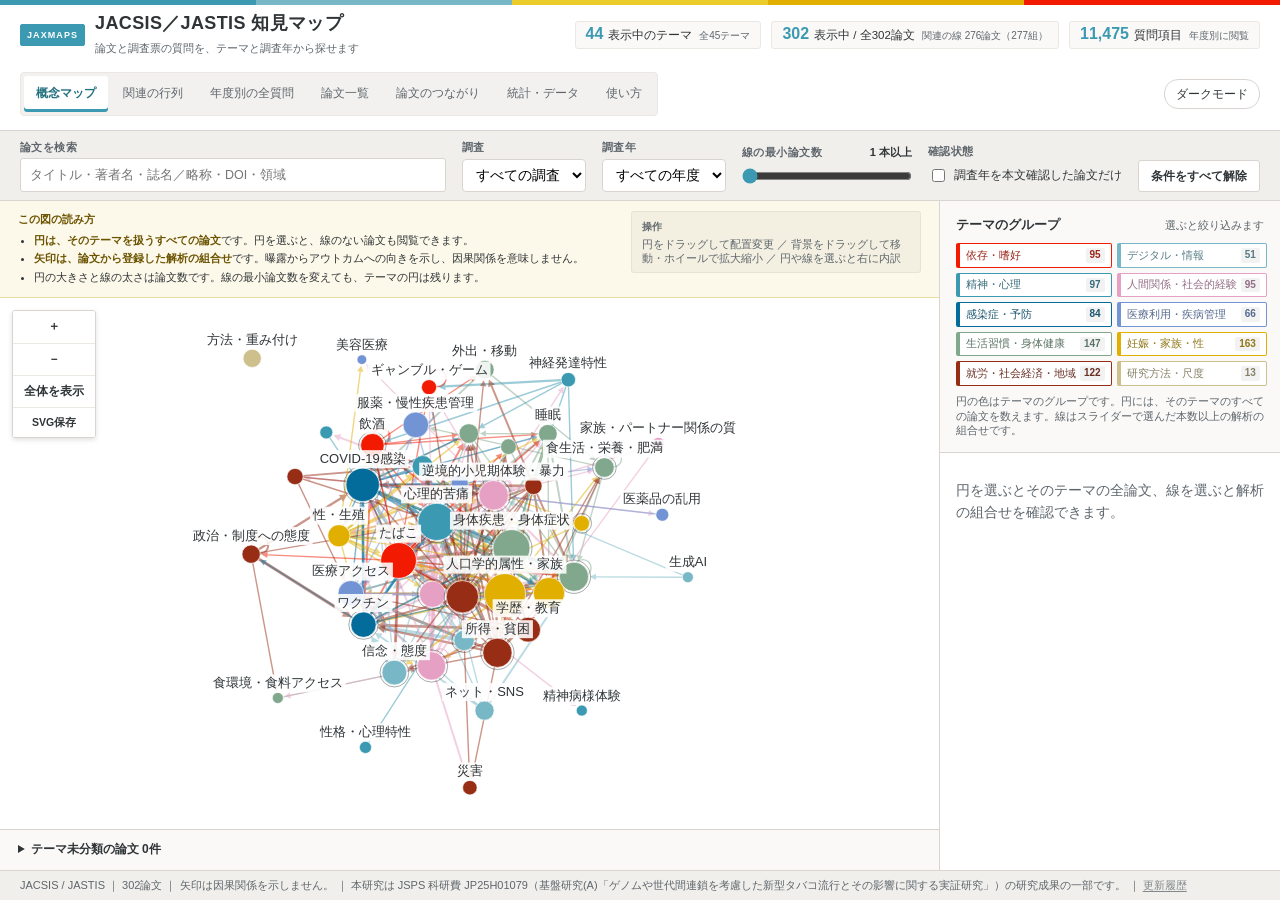
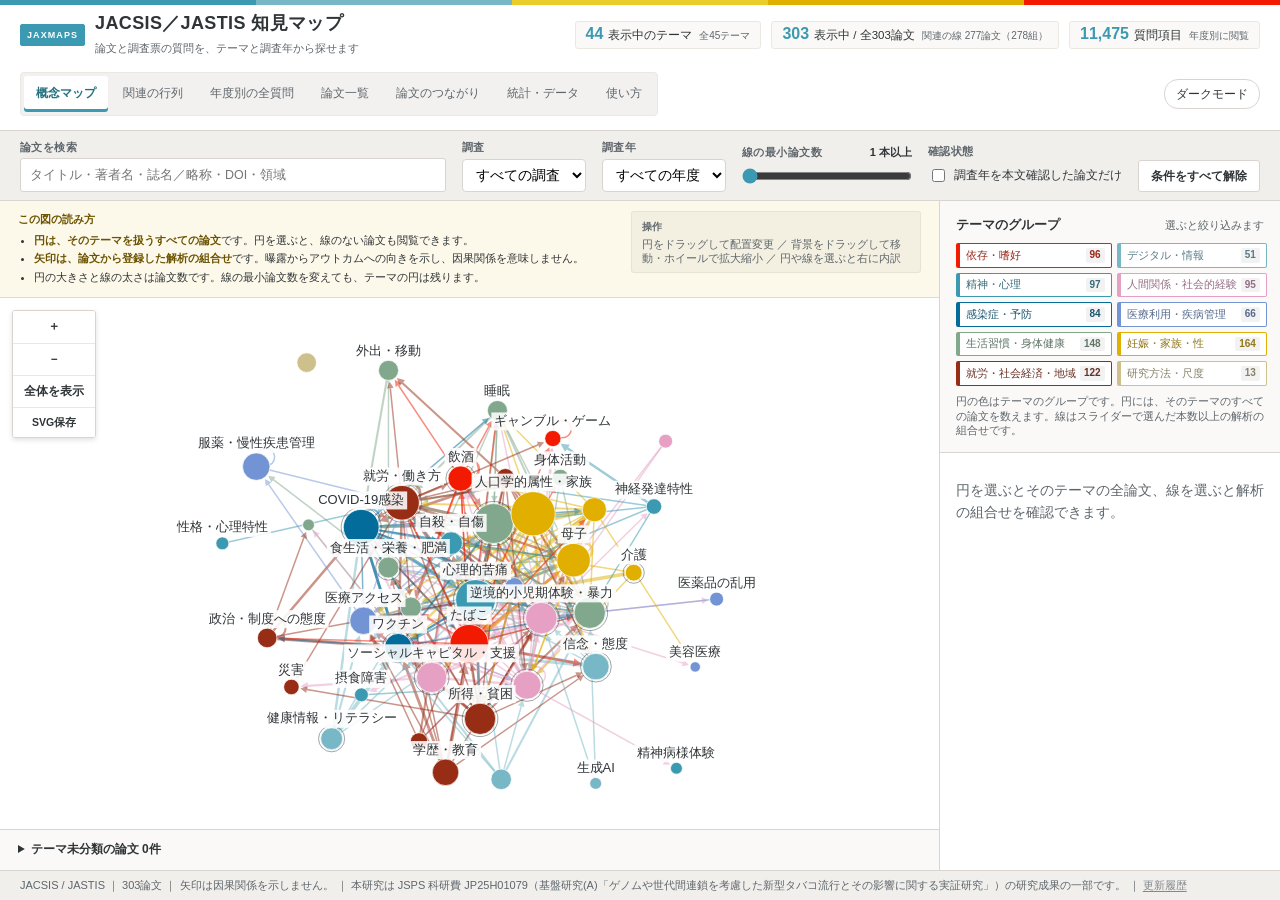
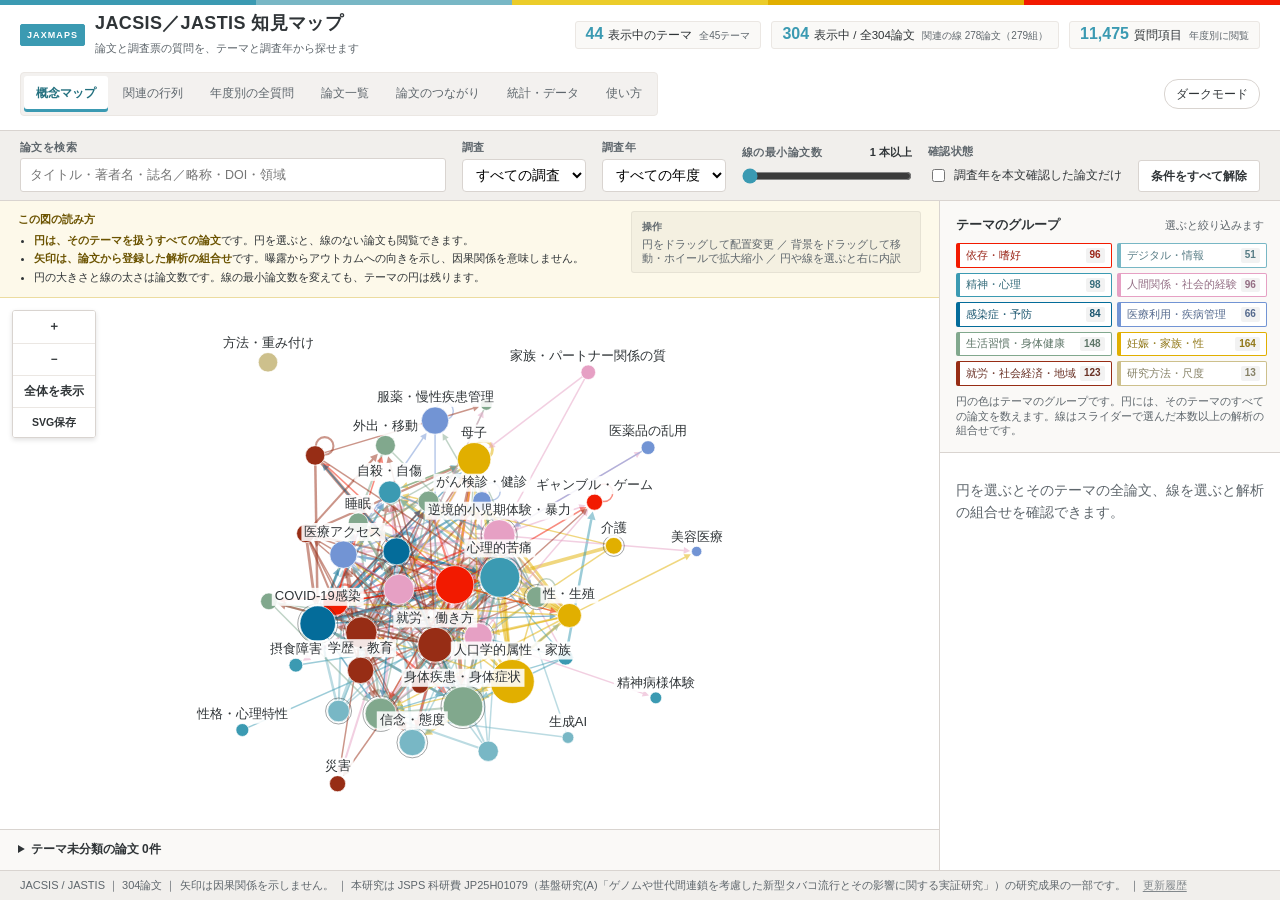
